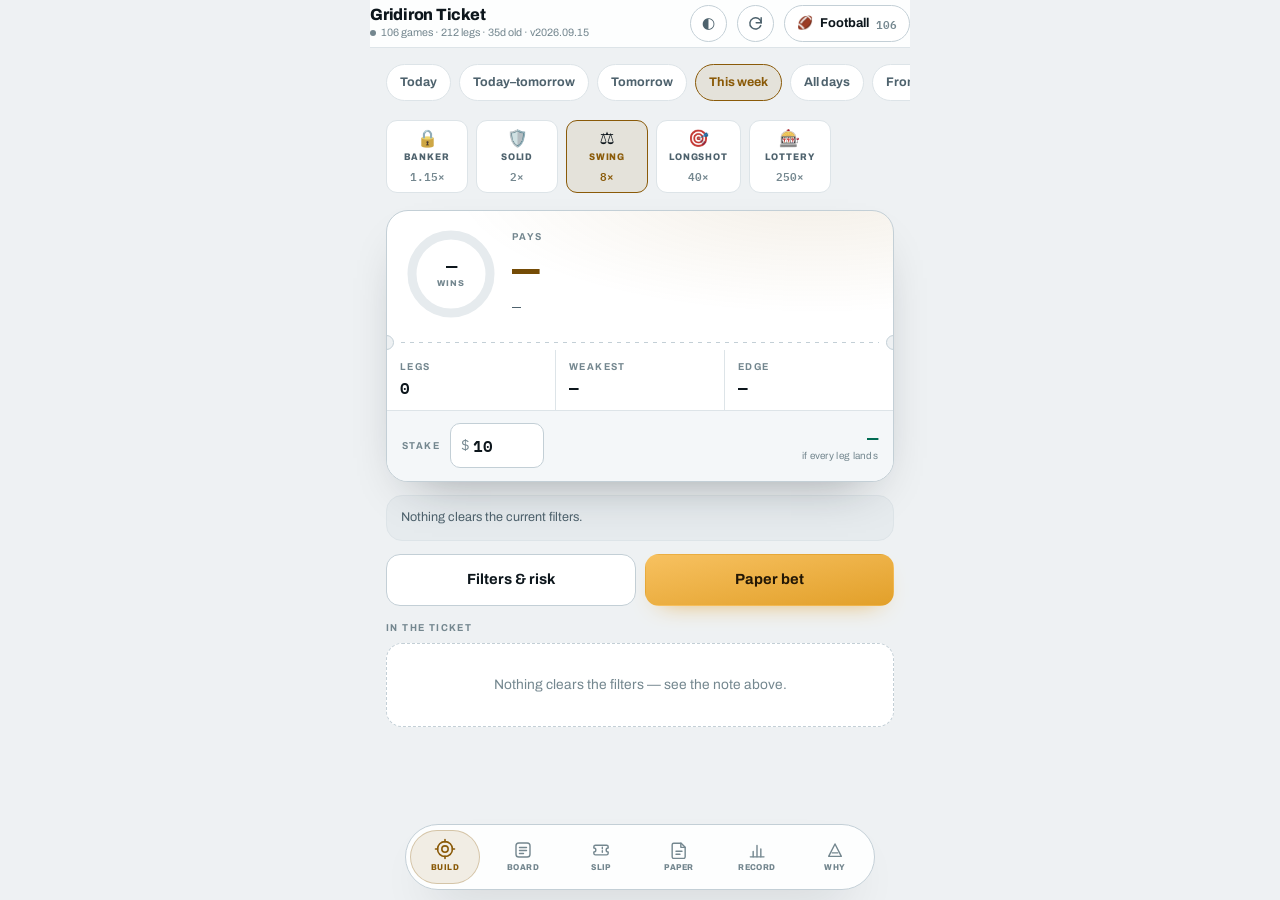
==== docs/index.html @ be00bc5e "parlay board: 2026-10-31" ====
<!doctype html>
<html lang="en">
<head>
<meta charset="utf-8">
<meta name="viewport" content="width=device-width, initial-scale=1, viewport-fit=cover">
<title>Gridiron Ticket</title>
<meta name="description" content="Build a Kalshi parlay to a payout you choose, on the board the bot priced this morning.">
<meta name="theme-color" content="#080C10">
<meta name="mobile-web-app-capable" content="yes">
<meta name="apple-mobile-web-app-capable" content="yes">
<meta name="apple-mobile-web-app-status-bar-style" content="black-translucent">
<link rel="manifest" href="manifest.webmanifest">
<link rel="apple-touch-icon" href="icon-192.png">
<style>
/* Fonts, embedded so the app renders instantly and works with no signal.
   The APK ships one HTML file; a webfont request would leave it unstyled on a
   cold start and blank on a plane, so the latin subsets live here as data URIs
   and parlay.py inlines this file at render time.

   Archivo (variable, wdth 62-125 / wght 400-800) - Omnibus-Type, SIL OFL 1.1
   IBM Plex Mono 400/600 - IBM, SIL OFL 1.1
   Latin subsets pulled from fonts.gstatic.com; regenerate by refetching the
   same css2 query and re-encoding. */

@font-face{font-family:Archivo;font-style:normal;font-weight:400 800;font-stretch:62% 125%;font-display:swap;src:url([data-uri]) format('woff2')}
@font-face{font-family:'IBM Plex Mono';font-style:normal;font-weight:400;font-display:swap;src:url([data-uri]) format('woff2')}
@font-face{font-family:'IBM Plex Mono';font-style:normal;font-weight:600;font-display:swap;src:url([data-uri]) format('woff2')}


/* ============================================================================
   Tokens. Dark is the design, not a variant of a light design: this is a thing
   you open on a phone at a kickoff, and the numbers have to be the brightest
   objects on the screen. The light set below is a straight token swap for
   daylight, and both are reachable explicitly through [data-theme].

   The three chart colours are not taste. Marks on the dark surface have to sit
   in OKLCH L 0.48-0.67 to read as the same weight, and the positive/negative
   pair has to stay apart under colour-blind simulation - these three were
   picked by running the validator, not by eye (deutan dE 8.6, normal 19.2).
   Every value they carry is also printed and arrow-marked, so nothing here is
   held by colour alone.
   ========================================================================== */
:root{
  color-scheme:dark;
  --bg:#080C10; --surface:#111920; --raise:#18232C; --sunk:#0B1217; --glass:rgba(17,25,32,.86);
  --line:#1E2B34; --line-2:#2B3C47;
  --ink:#EAF2F6; --ink-2:#9BB0BB; --ink-3:#6A828E;
  --gold:#F3B44A; --gold-2:#FFD08A; --gold-ink:#0E1419; --gold-dim:rgba(243,180,74,.13);
  --pos:#03A17D; --pos-ink:#3FD9B4; --neg:#DB4C3F; --neg-ink:#FF8478;
  --warn:#C0821F; --warn-ink:#F0B75C; --warn-bg:rgba(192,130,31,.14);
  --ring:rgba(243,180,74,.35);
  --btn:#FFD08A; --btn-2:#F3B44A; --btn-ink:#0E1419;
  --shadow:0 1px 0 rgba(255,255,255,.03) inset, 0 18px 40px -28px rgba(0,0,0,.95);
  --shadow-2:0 24px 60px -30px rgba(0,0,0,1);
  --r:16px; --r-sm:11px; --r-lg:22px; --nav:64px;
}
@media (prefers-color-scheme: light){ :root:not([data-theme="dark"]){
  color-scheme:light;
  --bg:#EEF1F3; --surface:#FFFFFF; --raise:#F4F7F9; --sunk:#E6EBEE; --glass:rgba(255,255,255,.88);
  --line:#DDE4E8; --line-2:#C3CFD6;
  --ink:#0D161C; --ink-2:#4E626D; --ink-3:#74878F;
  --gold:#8A5A08; --gold-2:#6E4705; --gold-ink:#FFFFFF; --gold-dim:rgba(138,90,8,.10);
  --pos:#00896A; --pos-ink:#006B53; --neg:#CB3E32; --neg-ink:#A82F27;
  --warn:#B0730F; --warn-ink:#8A5A08; --warn-bg:rgba(176,115,15,.12);
  --ring:rgba(138,90,8,.28);
  --btn:#F7C160; --btn-2:#E2A02A; --btn-ink:#231705;
  --shadow:0 1px 2px rgba(13,22,28,.07), 0 14px 34px -26px rgba(13,22,28,.5);
  --shadow-2:0 22px 50px -28px rgba(13,22,28,.45);
}}
:root[data-theme="light"]{
  color-scheme:light;
  --bg:#EEF1F3; --surface:#FFFFFF; --raise:#F4F7F9; --sunk:#E6EBEE; --glass:rgba(255,255,255,.88);
  --line:#DDE4E8; --line-2:#C3CFD6;
  --ink:#0D161C; --ink-2:#4E626D; --ink-3:#74878F;
  --gold:#8A5A08; --gold-2:#6E4705; --gold-ink:#FFFFFF; --gold-dim:rgba(138,90,8,.10);
  --pos:#00896A; --pos-ink:#006B53; --neg:#CB3E32; --neg-ink:#A82F27;
  --warn:#B0730F; --warn-ink:#8A5A08; --warn-bg:rgba(176,115,15,.12);
  --ring:rgba(138,90,8,.28);
  --btn:#F7C160; --btn-2:#E2A02A; --btn-ink:#231705;
  --shadow:0 1px 2px rgba(13,22,28,.07), 0 14px 34px -26px rgba(13,22,28,.5);
  --shadow-2:0 22px 50px -28px rgba(13,22,28,.45);
}

*{box-sizing:border-box}
/* .tab, .sheet and .row set display:flex, which beats the UA stylesheet's
   [hidden] rule - without this every tab and both sheets render stacked. */
[hidden]{display:none !important}
html{-webkit-text-size-adjust:100%}
body{margin:0; background:var(--bg); color:var(--ink); font-size:15px; line-height:1.45;
  font-family:Archivo,"Segoe UI Variable",system-ui,-apple-system,"Helvetica Neue",sans-serif;
  font-variation-settings:"wdth" 100; overscroll-behavior-y:none;
  -webkit-font-smoothing:antialiased; text-rendering:optimizeLegibility}
h1,h2,h3{margin:0; font-weight:800; letter-spacing:-.015em; text-wrap:balance}
p{margin:0}
button{font:inherit; color:inherit; cursor:pointer; -webkit-tap-highlight-color:transparent;
  font-variation-settings:"wdth" 100}
input,textarea{font-family:inherit}
:focus-visible{outline:2px solid var(--gold); outline-offset:2px; border-radius:8px}
::selection{background:var(--gold); color:var(--gold-ink)}

.mono{font-family:"IBM Plex Mono",ui-monospace,"Roboto Mono",Menlo,monospace;
  font-variant-numeric:tabular-nums; letter-spacing:-.01em}
.num{font-family:"IBM Plex Mono",ui-monospace,"Roboto Mono",Menlo,monospace;
  font-variant-numeric:tabular-nums; font-weight:600; letter-spacing:-.03em}
.lbl{font-size:.625rem; text-transform:uppercase; letter-spacing:.14em; font-weight:700;
  color:var(--ink-3); font-variation-settings:"wdth" 92}

/* ---------- shell ---------- */
.app{max-width:540px; margin:0 auto; min-height:100dvh; display:flex; flex-direction:column}
.bar{position:sticky; top:0; z-index:30; display:flex; align-items:center; gap:9px;
  padding:calc(10px + env(safe-area-inset-top)) 16px 10px;
  background:var(--glass); backdrop-filter:blur(14px) saturate(140%);
  -webkit-backdrop-filter:blur(14px) saturate(140%); border-bottom:1px solid var(--line)}
.brand{min-width:0; display:flex; flex-direction:column; gap:1px}
.brand h1{font-size:1.02rem; line-height:1.1; font-variation-settings:"wdth" 96}
.brand .fresh{font-size:.67rem; color:var(--ink-3); white-space:nowrap; overflow:hidden;
  text-overflow:ellipsis; max-width:52vw; display:flex; align-items:center; gap:5px}
.pulse{width:6px; height:6px; border-radius:99px; background:var(--ink-3); flex:0 0 auto}
.pulse.live{background:var(--pos-ink); box-shadow:0 0 0 0 var(--pos-ink); animation:pulse 2.4s ease-out infinite}
@keyframes pulse{0%{box-shadow:0 0 0 0 rgba(63,217,180,.5)} 70%{box-shadow:0 0 0 6px rgba(63,217,180,0)} 100%{box-shadow:0 0 0 0 rgba(63,217,180,0)}}
.iconbtn{margin-left:auto; flex:0 0 auto; width:37px; height:37px; border-radius:99px;
  border:1px solid var(--line-2); background:var(--surface); color:var(--ink-2);
  display:grid; place-items:center; font-size:.95rem; transition:transform .16s, color .16s}
.iconbtn+.iconbtn{margin-left:0}
.iconbtn:active{transform:scale(.93)}
.iconbtn[data-busy="1"]{color:var(--gold)}
.iconbtn[data-busy="1"] svg{animation:spin .9s linear infinite}
@keyframes spin{to{transform:rotate(360deg)}}
.scopebtn{display:flex; align-items:center; gap:7px; white-space:nowrap; min-height:37px;
  background:var(--surface); border:1px solid var(--line-2); border-radius:99px;
  padding:6px 12px; font-size:.8rem; font-weight:700; transition:transform .16s}
.scopebtn:active{transform:scale(.96)}
.scopebtn .n{font-family:"IBM Plex Mono",monospace; font-size:.68rem; color:var(--ink-3)}
main{flex:1; padding:14px 16px calc(var(--nav) + 34px + env(safe-area-inset-bottom))}
.tab{display:flex; flex-direction:column; gap:13px; animation:rise .26s cubic-bezier(.2,.7,.3,1)}
@keyframes rise{from{opacity:0; transform:translateY(7px)} to{opacity:1; transform:none}}

/* ---------- bottom nav: floating, with a pill that slides to the active tab --- */
.navwrap{position:fixed; left:0; right:0; bottom:0; z-index:40; display:flex; justify-content:center;
  padding:0 12px calc(10px + env(safe-area-inset-bottom)); pointer-events:none}
.tabs{pointer-events:auto; position:relative; width:100%; max-width:470px; display:grid;
  grid-template-columns:repeat(var(--tabs, 6),1fr); background:var(--glass); border:1px solid var(--line-2);
  border-radius:99px; box-shadow:var(--shadow-2); backdrop-filter:blur(16px) saturate(150%);
  -webkit-backdrop-filter:blur(16px) saturate(150%); overflow:hidden}
.tabs .glide{position:absolute; top:5px; bottom:5px; padding:0 4px; z-index:0;
  width:calc(100% / var(--tabs, 6));
  transition:transform .3s cubic-bezier(.2,.8,.25,1)}
.tabs .glide i{display:block; height:100%; border-radius:99px; background:var(--gold-dim);
  border:1px solid var(--ring)}
.tabs button{position:relative; z-index:1; display:flex; flex-direction:column; align-items:center;
  justify-content:center; gap:2px; border:0; background:none; height:var(--nav); color:var(--ink-3);
  transition:color .2s}
.tabs button .ic{display:grid; place-items:center; height:21px;
  transition:transform .24s cubic-bezier(.2,.8,.25,1)}
.tabs button .tx{font-size:.53rem; font-weight:800; letter-spacing:.05em; text-transform:uppercase;
  font-variation-settings:"wdth" 90}
.tabs button[aria-selected="true"]{color:var(--gold)}
.tabs button[aria-selected="true"] .ic{transform:translateY(-1px) scale(1.12)}
.tabs .dot{position:absolute; top:11px; right:calc(50% - 19px); min-width:16px; height:16px;
  border-radius:99px; background:var(--btn-2); color:var(--btn-ink); font-size:.58rem;
  font-weight:800; display:grid; place-items:center; padding:0 4px;
  font-family:"IBM Plex Mono",monospace}

/* ---------- cards ---------- */
.card{background:var(--surface); border:1px solid var(--line); border-radius:var(--r);
  box-shadow:var(--shadow)}
.pad{padding:15px}
.cardhead{padding:14px 15px 8px}
.cardhead .sub{font-size:.76rem; color:var(--ink-2); line-height:1.5; margin-top:5px}

/* ---------- risk dial: a scroll rail of chips, the live one lit ---------- */
.rail{display:flex; gap:8px; overflow-x:auto; scrollbar-width:none;
  margin:0 -16px; padding:2px 16px 4px; scroll-snap-type:x proximity}
.rail::-webkit-scrollbar{display:none}
.dial button{scroll-snap-align:center; flex:0 0 auto; min-width:82px; background:var(--surface);
  border:1px solid var(--line); border-radius:var(--r-sm); padding:9px 12px 8px;
  display:flex; flex-direction:column; align-items:center; gap:3px;
  transition:transform .16s, border-color .2s, background .2s}
.dial button:active{transform:scale(.95)}
.dial .e{font-size:1.05rem; line-height:1.1; filter:grayscale(.35); transition:filter .2s}
.dial .l{font-size:.6rem; text-transform:uppercase; letter-spacing:.09em; font-weight:800;
  color:var(--ink-2); font-variation-settings:"wdth" 90}
.dial .t{font-family:"IBM Plex Mono",monospace; font-size:.66rem; font-weight:600; color:var(--ink-3)}
.dial button[aria-pressed="true"]{background:var(--gold-dim); border-color:var(--gold)}
.dial button[aria-pressed="true"] .e{filter:none}
.dial button[aria-pressed="true"] .l{color:var(--gold)}
.dial button[aria-pressed="true"] .t{color:var(--gold)}
.custom{font-size:.7rem; color:var(--ink-3); text-align:center}

/* ---------- the ticket stub ----------
   One object, torn across the middle: the deal above the perforation, the
   particulars below it. The ring is context for the number inside it, never a
   substitute - a 250x ticket really does draw an almost empty ring. */
.stub{position:relative; background:
    radial-gradient(120% 80% at 85% -10%, var(--gold-dim), transparent 60%), var(--surface);
  border:1px solid var(--line-2); border-radius:var(--r-lg); box-shadow:var(--shadow-2);
  overflow:hidden}
.stub .top{display:flex; align-items:center; gap:15px; padding:17px 18px 15px}
.ring{position:relative; flex:0 0 auto; width:92px; height:92px}
.ring svg{width:92px; height:92px; transform:rotate(-90deg); display:block}
.ring .bg{fill:none; stroke:var(--sunk); stroke-width:9}
.ring .fg{fill:none; stroke:url(#ringgrad); stroke-width:9; stroke-linecap:round;
  transition:stroke-dashoffset .5s cubic-bezier(.2,.8,.25,1)}
.ring .mid{position:absolute; inset:0; display:flex; flex-direction:column;
  align-items:center; justify-content:center; gap:0}
.ring .mid .v{font-family:"IBM Plex Mono",monospace; font-variant-numeric:tabular-nums;
  font-size:1.16rem; font-weight:600; letter-spacing:-.04em; line-height:1}
.ring .mid .k{font-size:.53rem; text-transform:uppercase; letter-spacing:.11em;
  font-weight:800; color:var(--ink-3); margin-top:3px}
.stub .pay{min-width:0; flex:1; display:flex; flex-direction:column; gap:1px}
.stub .pay .v{font-family:"IBM Plex Mono",monospace; font-variant-numeric:tabular-nums;
  font-size:2.9rem; font-weight:600; line-height:.94; letter-spacing:-.055em;
  background:linear-gradient(168deg, var(--gold-2), var(--gold));
  -webkit-background-clip:text; background-clip:text; color:transparent}
.stub .pay .m{font-family:"IBM Plex Mono",monospace; font-variant-numeric:tabular-nums;
  font-size:.92rem; font-weight:600; color:var(--ink-2); margin-top:5px}
.stub .pay .m b{color:var(--ink)}
.perf{position:relative; height:15px}
.perf::before{content:""; position:absolute; left:14px; right:14px; top:7px; height:1px;
  background:repeating-linear-gradient(90deg,var(--line-2) 0 4px,transparent 4px 9px)}
.perf i{position:absolute; top:0; width:15px; height:15px; border-radius:99px;
  background:var(--bg); border:1px solid var(--line-2)}
.perf i.l{left:-8px} .perf i.r{right:-8px}
.facts{display:grid; grid-template-columns:repeat(3,1fr); gap:1px; background:var(--line)}
.facts>div{padding:10px 13px 11px; background:var(--surface)}
.facts .v{font-family:"IBM Plex Mono",monospace; font-variant-numeric:tabular-nums;
  font-size:1rem; font-weight:600; margin-top:2px}
.stakerow{display:flex; align-items:center; gap:10px; padding:12px 15px 13px;
  border-top:1px solid var(--line); background:var(--raise); flex-wrap:wrap}
.stakerow .field{display:flex; align-items:center; gap:2px; background:var(--surface);
  border:1px solid var(--line-2); border-radius:10px; padding:0 10px; min-height:40px}
.stakerow .field span{color:var(--ink-3); font-family:"IBM Plex Mono",monospace; font-size:.9rem}
.stakerow input{width:62px; padding:8px 2px; border:0; background:none; color:var(--ink);
  font-family:"IBM Plex Mono",monospace; font-size:1rem; font-weight:600; outline:none}
.stakerow .out{margin-left:auto; text-align:right}
.stakerow .out .v{font-family:"IBM Plex Mono",monospace; font-variant-numeric:tabular-nums;
  font-size:1.18rem; font-weight:600; color:var(--pos-ink); line-height:1.1}
.stakerow .out .k{font-size:.62rem; color:var(--ink-3); letter-spacing:.03em}

.note{font-size:.79rem; color:var(--ink-2); line-height:1.55; padding:12px 14px;
  background:var(--sunk); border:1px solid var(--line); border-radius:var(--r); }
.note b{color:var(--ink); font-weight:700}
.note .chip{margin-top:10px}

/* ---------- leg rows ----------
   Confidence is a length, not a hue. The meter under the name is the price, so
   a 55c coin flip reads as a short bar rather than a red warning - which is the
   whole argument of this app: a cheap leg is not a bad leg, it is a cheap one. */
.legs{display:flex; flex-direction:column; background:var(--surface);
  border:1px solid var(--line); border-radius:var(--r); overflow:hidden; box-shadow:var(--shadow)}
.legwrap{display:flex; align-items:stretch; border-bottom:1px solid var(--line);
  transition:background .2s}
.legwrap:last-child{border-bottom:0}
.legwrap.pinned{background:var(--gold-dim)}
.legwrap.banned{opacity:.42}
.legwrap.banned .nm{text-decoration:line-through}
.leg{flex:1; min-width:0; display:grid; grid-template-columns:1fr auto; align-items:center;
  gap:2px 12px; padding:11px 2px 11px 14px; border:0; background:none; text-align:left;
  min-height:62px; transition:background .15s}
.leg:active{background:var(--raise)}
.leg .who{min-width:0; display:flex; flex-direction:column; gap:3px}
.leg .nm{font-weight:700; font-size:.95rem; line-height:1.2; overflow:hidden;
  text-overflow:ellipsis; white-space:nowrap}
.leg .mt{font-size:.685rem; color:var(--ink-3); line-height:1.3; overflow:hidden;
  text-overflow:ellipsis; white-space:nowrap}
.leg .meter{height:3px; border-radius:99px; background:var(--sunk); margin-top:3px;
  max-width:180px; overflow:hidden}
.leg .meter i{display:block; height:3px; border-radius:99px;
  background:linear-gradient(90deg, var(--ring), var(--gold)); transition:width .3s}
.leg .pc{display:flex; flex-direction:column; align-items:flex-end; flex:0 0 auto; gap:2px}
.leg .pc .p{font-family:"IBM Plex Mono",monospace; font-variant-numeric:tabular-nums;
  font-size:1.05rem; font-weight:600; line-height:1.1; letter-spacing:-.03em}
.leg .pc .a{font-family:"IBM Plex Mono",monospace; font-size:.62rem; color:var(--ink-3);
  white-space:nowrap}
.tierchip{display:inline-flex; align-items:center; padding:1px 6px; border-radius:5px;
  font-size:.575rem; font-weight:800; letter-spacing:.07em; text-transform:uppercase;
  background:var(--sunk); color:var(--ink-2); border:1px solid var(--line-2);
  font-variation-settings:"wdth" 90}
.tierchip.t5{background:var(--gold-dim); color:var(--gold); border-color:var(--ring)}
.tierchip.t4{background:var(--gold-dim); color:var(--gold)}
.act{border:0; background:none; font-size:1rem; color:var(--ink-3); width:46px; flex:0 0 46px;
  display:grid; place-items:center; transition:transform .16s, color .16s}
.act:active{transform:scale(.88); color:var(--gold)}
.actpair{display:flex; flex-direction:column; justify-content:center; gap:4px; padding:8px 8px 8px 0; flex:0 0 auto}
.actpair button{min-height:36px; min-width:78px; padding:6px 10px; border:1px solid var(--line-2);
  border-radius:10px; background:var(--raise); color:var(--ink-2); font-size:.68rem; font-weight:800;
  letter-spacing:.04em; text-transform:uppercase}
.actpair button:active{transform:scale(.96)}
.actpair .rm{color:var(--neg-ink); border-color:rgba(219,76,63,.35)}
.when{display:inline-flex; align-items:center; margin-right:6px; padding:1px 6px; border-radius:5px;
  font-size:.575rem; font-weight:800; letter-spacing:.06em; text-transform:uppercase;
  background:var(--sunk); color:var(--ink-2); border:1px solid var(--line-2);
  font-variation-settings:"wdth" 90; vertical-align:1px}
.when.today{background:rgba(3,161,125,.16); color:var(--pos-ink); border-color:transparent}
.dates button{scroll-snap-align:center; flex:0 0 auto; min-height:37px; padding:7px 13px;
  border:1px solid var(--line); border-radius:99px; background:var(--surface);
  font-size:.78rem; font-weight:700; color:var(--ink-2)}
.dates button[aria-pressed="true"]{background:var(--gold-dim); border-color:var(--gold); color:var(--gold)}
.edited{font-size:.72rem; color:var(--ink-3); padding:0 2px 2px}
.flagline{grid-column:1/-1; font-size:.695rem; color:var(--warn-ink); font-weight:600;
  margin-top:4px; display:-webkit-box; -webkit-line-clamp:2; -webkit-box-orient:vertical;
  overflow:hidden; line-height:1.4}
.flagline.plain{color:var(--ink-3); font-weight:500}
.flagline b{color:var(--ink-2); font-weight:700}
.datecols{display:grid; grid-template-columns:1fr 1fr; gap:12px}
.datecols .col{display:flex; flex-direction:column; gap:6px; min-width:0}
.datecols button{text-align:left; min-height:40px; padding:8px 10px; border:1px solid var(--line);
  border-radius:10px; background:var(--raise); color:var(--ink-2); font-size:.78rem; font-weight:700}
.datecols button[aria-pressed="true"]{background:var(--gold-dim); border-color:var(--gold); color:var(--gold)}
.draw{display:inline-block; margin-left:6px; padding:1px 5px; border-radius:5px;
  background:var(--warn-bg); color:var(--warn-ink); font-size:.55rem; font-weight:800;
  letter-spacing:.06em; vertical-align:2px; font-variation-settings:"wdth" 90}
.empty{padding:30px 18px; text-align:center; color:var(--ink-3); font-size:.86rem;
  background:var(--surface); border:1px dashed var(--line-2); border-radius:var(--r);
  line-height:1.6}

/* ---------- buttons ---------- */
.btn{display:flex; align-items:center; justify-content:center; gap:8px; width:100%;
  min-height:52px; border-radius:14px; border:1px solid var(--line-2); background:var(--surface);
  font-size:.92rem; font-weight:700; color:var(--ink); text-decoration:none;
  transition:transform .15s, filter .15s}
.btn:active{transform:scale(.985); filter:brightness(1.08)}
.btn.primary{background:linear-gradient(170deg, var(--btn), var(--btn-2));
  border-color:transparent; color:var(--btn-ink); box-shadow:0 10px 26px -16px var(--btn-2)}
.btn.ghost{background:none; border-style:dashed; color:var(--ink-3); min-height:46px; font-weight:600}
.chip{display:inline-flex; align-items:center; gap:6px; border:1px solid var(--line-2);
  background:var(--raise); border-radius:99px; padding:8px 13px; font-size:.78rem;
  font-weight:700; color:var(--ink-2); min-height:37px; transition:transform .15s}
.chip:active{transform:scale(.95)}
.chip[aria-pressed="true"]{background:var(--btn-2); border-color:var(--btn-2); color:var(--btn-ink)}

/* ---------- board ---------- */
.search{width:100%; min-height:46px; padding:12px 14px; border:1px solid var(--line-2);
  border-radius:13px; background:var(--surface); color:var(--ink); font:inherit; font-size:.92rem;
  outline:none; transition:border-color .2s}
.search:focus{border-color:var(--gold)}
.sorts{display:flex; gap:7px; overflow-x:auto; scrollbar-width:none; margin:0 -16px;
  padding:1px 16px 3px}
.sorts::-webkit-scrollbar{display:none}
.sorts .chip{flex:0 0 auto}

/* ---------- slip ---------- */
.slipline{display:flex; gap:12px; padding:12px 14px; border-bottom:1px solid var(--line);
  align-items:flex-start}
.slipline:last-child{border-bottom:0}
.slipline .n{font-family:"IBM Plex Mono",monospace; font-size:.74rem; color:var(--ink-3);
  min-width:18px; padding-top:3px}
.slipline .b{min-width:0; flex:1; display:flex; flex-direction:column; gap:3px}
.slipline .nm2{line-height:1.3; font-size:.9rem}
.slipline .nm2 .vs{color:var(--ink-3); font-weight:400}
.slipline .t{display:block; font-family:"IBM Plex Mono",monospace; font-size:.645rem;
  color:var(--ink-3); word-break:break-all; line-height:1.4}
.slipline .pr{font-family:"IBM Plex Mono",monospace; font-weight:600; white-space:nowrap;
  font-size:.9rem}
.tickbox{width:100%; min-height:104px; padding:12px; border:1px solid var(--line);
  border-radius:var(--r); background:var(--sunk); color:var(--ink-2);
  font-family:"IBM Plex Mono",monospace; font-size:.7rem; line-height:1.6; resize:vertical}
.toast{position:fixed; left:50%; bottom:calc(var(--nav) + 30px); z-index:60; background:var(--ink);
  color:var(--bg); padding:11px 19px; border-radius:99px; font-size:.83rem; font-weight:700;
  box-shadow:var(--shadow-2); animation:pop .22s cubic-bezier(.2,.9,.3,1.3)}
@keyframes pop{from{opacity:0; transform:translate(-50%,10px) scale(.94)}
               to{opacity:1; transform:translate(-50%,0) scale(1)}}

/* ---------- sheets ---------- */
.scrim{position:fixed; inset:0; z-index:50; background:rgba(4,8,11,.62);
  backdrop-filter:blur(3px); -webkit-backdrop-filter:blur(3px); animation:fade .2s ease}
@keyframes fade{from{opacity:0} to{opacity:1}}
.sheet{position:fixed; left:0; right:0; bottom:0; z-index:51; max-width:540px; margin:0 auto;
  background:var(--surface); border:1px solid var(--line-2); border-bottom:0;
  border-radius:26px 26px 0 0; box-shadow:var(--shadow-2); max-height:88dvh;
  display:flex; flex-direction:column; animation:slide .3s cubic-bezier(.2,.85,.25,1)}
@keyframes slide{from{transform:translateY(100%)} to{transform:none}}
.sheet .grab{width:40px; height:4px; border-radius:99px; background:var(--line-2); margin:10px auto 3px}
.sheet .sh{display:flex; align-items:center; gap:10px; padding:8px 17px 13px;
  border-bottom:1px solid var(--line)}
.sheet .sh h2{font-size:1.02rem; min-width:0; overflow:hidden; text-overflow:ellipsis; white-space:nowrap}
.sheet .sh .x{margin-left:auto; flex:0 0 auto; border:0; background:var(--raise); border-radius:99px;
  width:34px; height:34px; font-size:.95rem; color:var(--ink-2)}
.sheet .body{overflow-y:auto; -webkit-overflow-scrolling:touch;
  padding:15px 17px calc(20px + env(safe-area-inset-bottom));
  display:flex; flex-direction:column; gap:17px}
.grp{display:flex; flex-direction:column; gap:11px}
.grp>.lbl{padding-bottom:3px; border-bottom:1px solid var(--line)}
.ctl{display:flex; flex-direction:column; gap:7px}
.ctl .row{display:flex; justify-content:space-between; align-items:baseline; gap:8px}
.ctl .row .k{font-size:.85rem; font-weight:700}
.ctl .row .v{font-family:"IBM Plex Mono",monospace; font-variant-numeric:tabular-nums;
  font-size:1.02rem; font-weight:600; color:var(--gold)}
.ctl .hint{font-size:.72rem; color:var(--ink-3); line-height:1.5}
input[type=range]{width:100%; accent-color:var(--gold); height:32px; background:none}
.chips{display:flex; flex-wrap:wrap; gap:7px}
.sw{display:flex; align-items:flex-start; gap:12px; padding:9px 0; font-size:.87rem; font-weight:600}
.sw input{width:21px; height:21px; accent-color:var(--gold); flex:0 0 auto; margin:1px 0 0}
.sw .sub{display:block; font-size:.715rem; color:var(--ink-3); font-weight:400; margin-top:3px;
  line-height:1.5}
.scopelist{display:flex; flex-direction:column; gap:8px}
.scopelist button{display:flex; align-items:center; gap:12px; width:100%; min-height:56px;
  padding:11px 14px; border:1px solid var(--line); border-radius:13px; background:var(--raise);
  text-align:left; transition:transform .15s}
.scopelist button:active{transform:scale(.98)}
.scopelist .e{font-size:1.22rem}
.scopelist .nm{font-weight:700; font-size:.92rem}
.scopelist .ct{margin-left:auto; font-family:"IBM Plex Mono",monospace; font-size:.72rem;
  color:var(--ink-3)}
.scopelist button[aria-pressed="true"]{background:var(--gold-dim); border-color:var(--gold)}
.scopelist button[aria-pressed="true"] .nm{color:var(--gold)}
.kv{width:100%; border-collapse:collapse}
.kv td{padding:10px 14px; border-bottom:1px solid var(--line); font-size:.82rem; color:var(--ink-2)}
.kv tr:last-child td{border-bottom:0}
.kv td.n{text-align:right; font-family:"IBM Plex Mono",monospace; font-variant-numeric:tabular-nums;
  font-weight:600; color:var(--ink)}

/* ---------- charts ----------
   Thin marks on a recessive track, rounded data-ends anchored to the baseline,
   a value printed on every row, and a 2px surface gap where a fill meets the
   zero line. Nothing here is carried by colour: the diverging rows also encode
   sign as position across the line, an arrow, and a signed number. */
.bar{display:flex; align-items:center; gap:10px; padding:5px 0}
.bar .k{flex:0 0 74px; font-size:.735rem; color:var(--ink-2); line-height:1.25}
.bar .track{flex:1; height:9px; background:var(--sunk); border-radius:99px; min-width:40px;
  overflow:hidden}
.bar .fill{display:block; height:9px; border-radius:99px; background:var(--line-2);
  transition:width .4s cubic-bezier(.2,.8,.25,1)}
.bar.best .fill{background:var(--pos)}
.bar .v{flex:0 0 56px; text-align:right; font-family:"IBM Plex Mono",monospace;
  font-variant-numeric:tabular-nums; font-size:.755rem; font-weight:600; color:var(--ink-2)}
.bar.best .v{color:var(--ink)}
.bar.elo .k{flex:0 0 112px; color:var(--ink)}
.bar.elo .fill{background:linear-gradient(90deg, var(--ring), var(--gold))}

.dv{display:flex; align-items:center; gap:9px; padding:5px 0}
.dv .k{flex:0 0 88px; font-size:.71rem; color:var(--ink-2); line-height:1.3}
.dv .mid{flex:1; display:flex; position:relative; min-width:70px}
.dv .zero{position:absolute; left:50%; top:-3px; bottom:-3px; width:1px; background:var(--line-2)}
.dv .half{flex:1; display:flex; align-items:center; min-width:0}
.dv .half.l{justify-content:flex-end; padding-right:2px}
.dv .half.r{padding-left:2px}
.dv .seg{height:9px; border-radius:99px; min-width:3px}
.dv .seg.up{background:var(--pos)}
.dv .seg.down{background:var(--neg)}
.dv .v{flex:0 0 82px; text-align:right; font-family:"IBM Plex Mono",monospace;
  font-variant-numeric:tabular-nums; font-size:.755rem; font-weight:600; white-space:nowrap}
.dv .v small{display:block; font-size:.9em; font-weight:400; color:var(--ink-3)}
.dv .v.up{color:var(--pos-ink)} .dv .v.down{color:var(--neg-ink)}

.grid2{display:grid; grid-template-columns:1fr 1fr; gap:10px}
.tile{background:var(--surface); border:1px solid var(--line); border-radius:var(--r);
  padding:13px 14px; box-shadow:var(--shadow)}
.tile .v{font-family:"IBM Plex Mono",monospace; font-variant-numeric:tabular-nums;
  font-size:1.5rem; font-weight:600; line-height:1.1; margin-top:4px; letter-spacing:-.03em}
.tile .sub{font-size:.695rem; color:var(--ink-3); margin-top:4px; line-height:1.45}
.verdict{border-left:3px solid var(--warn)}
.verdict.good{border-left-color:var(--pos)}
.rows{width:100%; border-collapse:collapse; font-size:.79rem}
.rows th{text-align:left; font-size:.6rem; text-transform:uppercase; letter-spacing:.1em;
  color:var(--ink-3); font-weight:700; padding:8px 9px; border-bottom:1px solid var(--line);
  font-variation-settings:"wdth" 90}
.rows td{padding:8px 9px; border-bottom:1px solid var(--line); color:var(--ink-2)}
.rows tr:last-child td{border-bottom:0}
.rows td:first-child{color:var(--ink)}
.rows td.n{text-align:right; font-family:"IBM Plex Mono",monospace; font-variant-numeric:tabular-nums}
.rows td.n.up{color:var(--pos-ink)} .rows td.n.down{color:var(--neg-ink)}
.scroll{overflow-x:auto; -webkit-overflow-scrolling:touch}

/* ---------- paper book ----------
   A ticket here is a receipt: what it cost, what it is worth now, what it paid.
   Open ones show a mark, settled ones show the money, and the two never use the
   same number - an open ticket has no result, only a price. */
.vs{display:grid; grid-template-columns:1fr 1fr; gap:10px}
.vs .side{background:var(--surface); border:1px solid var(--line); border-radius:var(--r);
  padding:13px 14px; box-shadow:var(--shadow)}
.vs .side.lead{border-color:var(--pos)}
.vs .who2{display:flex; align-items:center; gap:7px}
.vs .who2 .nm3{font-weight:800; font-size:.84rem}
.vs .rec{font-family:"IBM Plex Mono",monospace; font-variant-numeric:tabular-nums;
  font-size:1.4rem; font-weight:600; margin-top:5px; letter-spacing:-.03em}
.vs .pl{font-family:"IBM Plex Mono",monospace; font-size:.8rem; font-weight:600; margin-top:3px}
.vs .pl.up{color:var(--pos-ink)} .vs .pl.down{color:var(--neg-ink)}
.vs .sub2{font-size:.68rem; color:var(--ink-3); margin-top:4px; line-height:1.4}

.tix{display:flex; flex-direction:column; gap:9px}
.tix .t{background:var(--surface); border:1px solid var(--line); border-radius:var(--r);
  overflow:hidden; box-shadow:var(--shadow)}
.tix .t.won{border-left:3px solid var(--pos)}
.tix .t.lost{border-left:3px solid var(--neg)}
.tix .t.void,.tix .t.cashed{border-left:3px solid var(--line-2)}
.tix .th{display:flex; align-items:center; gap:9px; padding:11px 13px 9px; width:100%;
  border:0; background:none; text-align:left}
.tix .th .e2{font-size:1rem}
.tix .th .nm3{font-weight:700; font-size:.89rem; min-width:0; overflow:hidden;
  text-overflow:ellipsis; white-space:nowrap}
.tix .th .st{margin-left:auto; flex:0 0 auto; font-family:"IBM Plex Mono",monospace;
  font-size:.78rem; font-weight:600; text-align:right}
.tix .th .st small{display:block; font-size:.62rem; font-weight:400; color:var(--ink-3);
  font-family:Archivo,sans-serif; letter-spacing:.02em}
.tix .st.up{color:var(--pos-ink)} .tix .st.down{color:var(--neg-ink)}
.tix .meta{display:flex; flex-wrap:wrap; gap:4px 12px; padding:0 13px 10px;
  font-size:.68rem; color:var(--ink-3)}
.tix .meta b{color:var(--ink-2); font-weight:600; font-family:"IBM Plex Mono",monospace}
.tix .body2{border-top:1px solid var(--line); background:var(--sunk)}
.tix .lg{display:flex; align-items:center; gap:9px; padding:8px 13px; font-size:.76rem;
  border-bottom:1px solid var(--line)}
.tix .lg:last-child{border-bottom:0}
.tix .lg .r{flex:0 0 16px; text-align:center; font-size:.74rem}
.tix .lg .r.win{color:var(--pos-ink)} .tix .lg .r.loss{color:var(--neg-ink)}
.tix .lg .n4{min-width:0; flex:1; overflow:hidden; text-overflow:ellipsis; white-space:nowrap}
.tix .lg .pr2{font-family:"IBM Plex Mono",monospace; font-variant-numeric:tabular-nums;
  color:var(--ink-3); white-space:nowrap}
.tix .acts{display:flex; gap:8px; padding:10px 13px; border-top:1px solid var(--line)}
.tix .acts .chip{flex:1; justify-content:center}
.seg{display:flex; gap:6px; background:var(--sunk); border:1px solid var(--line);
  border-radius:99px; padding:4px}
.seg button{flex:1; border:0; background:none; border-radius:99px; min-height:34px;
  font-size:.78rem; font-weight:700; color:var(--ink-3)}
.seg button[aria-pressed="true"]{background:var(--surface); color:var(--ink);
  box-shadow:var(--shadow)}

/* ---------- prose ---------- */
.prose{font-size:.815rem; color:var(--ink-2); line-height:1.65}
.prose b{color:var(--ink); font-weight:700}
.prose code{font-family:"IBM Plex Mono",monospace; font-size:.9em; background:var(--sunk);
  padding:1px 5px; border-radius:5px; color:var(--ink)}
.prose p+p{margin-top:11px}
.banner{background:var(--warn-bg); color:var(--warn-ink); border:1px solid currentColor;
  border-radius:var(--r); padding:12px 14px; font-size:.79rem; font-weight:600; line-height:1.5}
.banner span{font-weight:400}
@media (prefers-reduced-motion: reduce){*{transition:none !important; animation:none !important}}
@media (max-width:359px){
  .stub .pay .v{font-size:2.4rem}
  .ring,.ring svg{width:80px; height:80px}
}
</style>
</head>
<body>
<div class="app">
  <header class="bar">
    <div class="brand">
      <h1>Gridiron Ticket</h1>
      <p class="fresh"><span class="pulse" id="pulse"></span><span id="fresh">loading…</span></p>
    </div>
    <button class="iconbtn" id="theme" type="button" aria-label="Switch between the dark and light look">◐</button>
    <button class="iconbtn" id="refresh" type="button" aria-label="Fetch the latest board">
      <svg viewBox="0 0 24 24" width="17" height="17" fill="none" stroke="currentColor"
           stroke-width="2.1" stroke-linecap="round" aria-hidden="true">
        <path d="M20 11a8 8 0 1 0-.6 4"></path><path d="M20 4v7h-7"></path></svg>
    </button>
    <button class="scopebtn" id="scopebtn" type="button" aria-haspopup="dialog"></button>
  </header>

  <main>
    <p class="banner" id="demo" hidden>Example board — this snapshot has no live markets.
      <span>Every number below is illustrative until the next run lands.</span></p>

    <!-- ============ BUILD ============ -->
    <section class="tab" id="tab-build">
      <nav class="rail dates" id="daterail" aria-label="Game date"></nav>
      <nav class="rail dial" id="dial" aria-label="Risk level"></nav>
      <p class="custom" id="custom" hidden>Custom target — tap a level to snap back</p>

      <div class="stub">
        <div class="top">
          <div class="ring">
            <svg viewBox="0 0 92 92" aria-hidden="true">
              <defs><linearGradient id="ringgrad" x1="0" y1="0" x2="1" y2="1">
                <stop offset="0%" stop-color="var(--gold-2)"></stop>
                <stop offset="100%" stop-color="var(--gold)"></stop>
              </linearGradient></defs>
              <circle class="bg" cx="46" cy="46" r="39"></circle>
              <circle class="fg" id="arc" cx="46" cy="46" r="39"
                      stroke-dasharray="245.04" stroke-dashoffset="245.04"></circle>
            </svg>
            <div class="mid"><span class="v" id="win">—</span><span class="k">wins</span></div>
          </div>
          <div class="pay">
            <span class="lbl">Pays</span>
            <span class="v" id="mult">—</span>
            <span class="m" id="oneline">—</span>
          </div>
        </div>
        <div class="perf"><i class="l"></i><i class="r"></i></div>
        <div class="facts">
          <div><div class="lbl">Legs</div><div class="v" id="nlegs">—</div></div>
          <div><div class="lbl">Weakest</div><div class="v" id="weak">—</div></div>
          <div><div class="lbl">Edge</div><div class="v" id="ev">—</div></div>
        </div>
        <div class="stakerow">
          <label class="lbl" for="stake">Stake</label>
          <div class="field"><span>$</span>
            <input id="stake" type="number" min="1" step="1" value="10" inputmode="decimal"></div>
          <div class="out"><div class="v" id="payout">—</div><div class="k">if every leg lands</div></div>
        </div>
      </div>

      <p class="note" id="whatif"></p>
      <div style="display:flex; gap:9px">
        <button class="btn" id="opentune" type="button" style="flex:1">Filters &amp; risk</button>
        <button class="btn primary" id="placebet" type="button" style="flex:1">Paper bet</button>
      </div>

      <div>
        <p class="lbl" style="margin-bottom:8px">In the ticket <span class="mono" id="legcount"></span></p>
        <p class="edited" id="edited" hidden>You edited this slip. Removing a pick no longer restuffs it to the rung.</p>
        <div class="legs" id="legs"></div>
      </div>
    </section>

    <!-- ============ BOARD ============ -->
    <section class="tab" id="tab-board" hidden>
      <input class="search" id="q" type="search" placeholder="Search team, league or ticker" autocomplete="off">
      <div class="sorts" id="sorts">
        <button class="chip" type="button" data-sort="p" aria-pressed="true">Best odds</button>
        <button class="chip" type="button" data-sort="spread" aria-pressed="false">Tightest spread</button>
        <button class="chip" type="button" data-sort="vol" aria-pressed="false">Most traded</button>
        <button class="chip" type="button" data-sort="value" aria-pressed="false">Best value</button>
        <button class="chip" type="button" data-sort="news" aria-pressed="false">Has news</button>
        <button class="chip" type="button" data-sort="pinned" aria-pressed="false">My pins</button>
      </div>
      <p class="lbl" id="boardcount"></p>
      <div class="legs" id="board"></div>
      <p class="prose">Tap any leg to read its research and prices. Pin puts it on <b>this</b> ticket
        without restuffing the rung. Tap again to ban it. Pinned legs also ride into a rebuild.</p>
    </section>

    <!-- ============ SLIP ============ -->
    <section class="tab" id="tab-slip" hidden>
      <p class="prose" id="snapshot"></p>
      <div class="stub">
        <div class="top">
          <div class="ring">
            <svg viewBox="0 0 92 92" aria-hidden="true">
              <circle class="bg" cx="46" cy="46" r="39"></circle>
              <circle class="fg" id="s-arc" cx="46" cy="46" r="39"
                      stroke-dasharray="245.04" stroke-dashoffset="245.04"></circle>
            </svg>
            <div class="mid"><span class="v" id="s-win">—</span><span class="k">wins</span></div>
          </div>
          <div class="pay">
            <span class="lbl">Returns</span>
            <span class="v" id="s-ret">—</span>
            <span class="m" id="s-oneline">—</span>
          </div>
        </div>
        <div class="perf"><i class="l"></i><i class="r"></i></div>
        <div class="facts">
          <div><div class="lbl">Legs</div><div class="v" id="s-legs">—</div></div>
          <div><div class="lbl">Stake</div><div class="v" id="s-stake">—</div></div>
          <div><div class="lbl">1 in</div><div class="v" id="s-one">—</div></div>
        </div>
      </div>
      <div class="card" id="sliplist"></div>
      <div class="row" style="gap:8px;margin-top:12px;flex-wrap:wrap">
        <button class="btn primary" id="copy" type="button">Copy tickers</button>
        <button class="btn" id="openkalshi" type="button">Open combo on Kalshi</button>
      </div>
      <textarea class="tickbox" id="tickers" readonly aria-label="Kalshi tickers"></textarea>
      <p class="prose">Copy tickers or open the combo on Kalshi in one tap. <b>Prices move</b> — the
        numbers here are from the snapshot time in the header, not a live quote.</p>
    </section>

    <!-- ============ RECORD ============ -->
    <section class="tab" id="tab-stats" hidden>
      <p class="prose" id="statsstamp"></p>
      <div class="card pad prose verdict" id="verdict"></div>
      <div id="brierwrap"></div>
      <div id="vsmarket"></div>
      <div class="grid2" id="tiles"></div>
      <div id="gatewrap"></div>
      <div id="signalwrap"></div>
      <div id="leaguewrap"></div>
      <div id="ratingwrap"></div>
    </section>

    <!-- ============ PAPER ============ -->
    <section class="tab" id="tab-paper" hidden>
      <div class="vs" id="scoreline"></div>
      <p class="prose" id="papernote"></p>
      <div class="seg" id="paperseg">
        <button type="button" data-book="you" aria-pressed="true">Mine</button>
        <button type="button" data-book="bot" aria-pressed="false">The bot's</button>
        <button type="button" data-book="learn" aria-pressed="false">What it learned</button>
      </div>
      <div class="tix" id="paperlist"></div>
      <p class="prose" id="paperfoot"></p>
    </section>

    <!-- ============ WHY ============ -->
    <section class="tab" id="tab-why" hidden>
      <div class="card pad prose">
        <p class="lbl" style="margin-bottom:9px">The one rule</p>
        <p>Kalshi prices a combo as the product of its legs, so a fairly priced parlay wins
          <code>1 ÷ payout</code> of the time. A 3-leg ticket paying 11× and a 39-leg ticket paying
          11× are the same 9% bet — the long one just crosses 39 spreads to get there.</p>
        <p><b>Leg count is not the risk. The payout is.</b> You pick what you want to win; the
          builder finds the highest win chance that still pays it.</p>
        <p><b>There is no price floor, on purpose.</b> Kalshi's spread is about 1¢ whatever a
          contract costs, so a cent on a 97¢ leg is 1% of its value and a cent on a 50¢ leg is 2% —
          but reaching a given payout out of 97¢ favourites takes far more of them, and you cross a
          spread every time. On a real board, 5× costs 27 chalk legs at −21% EV, or 8 mid-priced
          legs at about −0%. Same payout, same win chance. Above 5× the chalk route does not exist
          at all. So a 55¢ game earns its place whenever it buys payout more cheaply.</p>
        <p>What still protects you is the book, not the price: a leg has to be trading with a tight
          spread to be used. And legs under 90¢ are docked by how much that price band has
          historically underperformed, so a coin flip has to be genuinely cheap to get in.</p>
      </div>
      <div class="card pad prose">
        <p class="lbl" style="margin-bottom:9px">Reading the numbers</p>
        <p><b>True</b> is the de-vigged mid — every outcome in the game normalised to 100%.
          <b>Ask</b> is what you pay. <b>Edge</b> is the gap between them compounded across every
          leg. It is always negative; a shorter ticket is less negative.</p>
        <p><b>Draw loses.</b> Soccer and Test cricket price three outcomes, and a draw settles a win
          contract at zero — so the draw stays in the denominator. A match quoted 55¢ is worth about
          40¢ once the draw counts. Those legs are badged.</p>
      </div>
      <div class="card pad prose">
        <p class="lbl" style="margin-bottom:9px">What the record says</p>
        <p id="calib"></p>
        <p id="bt"></p>
      </div>
    </section>
  </main>

  <div class="navwrap">
    <nav class="tabs" id="tabs" role="tablist">
      <span class="glide" id="glide" aria-hidden="true"><i></i></span>
      <button type="button" role="tab" data-tab="build" aria-selected="true"><span class="ic"><svg viewBox="0 0 24 24" width="20" height="20" fill="none" stroke="currentColor" stroke-width="1.7" stroke-linecap="round" stroke-linejoin="round" aria-hidden="true"><circle cx="12" cy="12" r="8"/><circle cx="12" cy="12" r="3.4"/><path d="M12 1.8v2.6M12 19.6v2.6M1.8 12h2.6M19.6 12h2.6"/></svg></span><span class="tx">Build</span></button>
      <button type="button" role="tab" data-tab="board" aria-selected="false"><span class="ic"><svg viewBox="0 0 24 24" width="20" height="20" fill="none" stroke="currentColor" stroke-width="1.7" stroke-linecap="round" stroke-linejoin="round" aria-hidden="true"><rect x="3.6" y="3.6" width="16.8" height="16.8" rx="3.4"/><path d="M7.8 9h8.4M7.8 12.6h8.4M7.8 16.2h4.8"/></svg></span><span class="tx">Board</span></button>
      <button type="button" role="tab" data-tab="slip" aria-selected="false"><span class="ic"><svg viewBox="0 0 24 24" width="20" height="20" fill="none" stroke="currentColor" stroke-width="1.7" stroke-linecap="round" stroke-linejoin="round" aria-hidden="true"><path d="M3.4 8.2a2 2 0 0 1 2-2h13.2a2 2 0 0 1 2 2v1.4a2.4 2.4 0 0 0 0 4.8v1.4a2 2 0 0 1-2 2H5.4a2 2 0 0 1-2-2v-1.4a2.4 2.4 0 0 0 0-4.8z"/><path d="M13.6 8.6v6.8" stroke-dasharray="2 2.2"/></svg></span><span class="tx">Slip</span><span class="dot" id="slipdot" hidden>0</span></button>
      <button type="button" role="tab" data-tab="paper" aria-selected="false"><span class="ic"><svg viewBox="0 0 24 24" width="20" height="20" fill="none" stroke="currentColor" stroke-width="1.7" stroke-linecap="round" stroke-linejoin="round" aria-hidden="true"><path d="M5.6 3.8h9l4.8 4.8v11.6a1.8 1.8 0 0 1-1.8 1.8H5.6a1.8 1.8 0 0 1-1.8-1.8V5.6a1.8 1.8 0 0 1 1.8-1.8z"/><path d="M14.2 3.8v5h5"/><path d="M8.4 13.4h7.2M8.4 17h4.8"/></svg></span><span class="tx">Paper</span><span class="dot" id="paperdot" hidden>0</span></button>
      <button type="button" role="tab" data-tab="stats" aria-selected="false"><span class="ic"><svg viewBox="0 0 24 24" width="20" height="20" fill="none" stroke="currentColor" stroke-width="1.7" stroke-linecap="round" stroke-linejoin="round" aria-hidden="true"><path d="M4 20.2h16.4"/><path d="M7.4 20.2v-6.4M12 20.2V6.6M16.6 20.2v-9.4"/></svg></span><span class="tx">Record</span></button>
      <button type="button" role="tab" data-tab="why" aria-selected="false"><span class="ic"><svg viewBox="0 0 24 24" width="20" height="20" fill="none" stroke="currentColor" stroke-width="1.7" stroke-linecap="round" stroke-linejoin="round" aria-hidden="true"><path d="M4.4 19.6 12 4.8l7.6 14.8z"/><path d="M8.6 15.4h6.8"/></svg></span><span class="tx">Why</span></button>
    </nav>
  </div>
</div>

<div class="scrim" id="scrim" hidden></div>

<div class="sheet" id="tune" hidden role="dialog" aria-modal="true" aria-label="Filters and risk">
  <div class="grab"></div>
  <div class="sh"><h2>Filters &amp; risk</h2><button class="x" type="button" data-close aria-label="Close">✕</button></div>
  <div class="body">
    <div class="grp">
      <p class="lbl">What you want to win</p>
      <div class="ctl">
        <div class="row"><span class="k">Target payout</span><span class="v" id="payv"></span></div>
        <input id="pay" type="range" min="0" max="100" step="1" value="40">
        <p class="hint" id="payhint"></p>
      </div>
      <div class="ctl">
        <div class="row"><span class="k">Most legs</span><span class="v" id="maxlv"></span></div>
        <input id="maxl" type="range" min="1" max="45" step="1" value="40">
        <p class="hint">Only a cap. The builder already uses the fewest legs it can — every extra
          one crosses another spread.</p>
      </div>
    </div>

    <div class="grp">
      <p class="lbl">Which legs it may use</p>
      <label class="sw"><input type="checkbox" id="liquid" checked>
        <span>Tradeable markets only<span class="sub">Spread 3¢ or tighter and actually traded.
          Price is not the test — a 1¢ book is fine at any price.</span></span></label>
      <label class="sw"><input type="checkbox" id="trust">
        <span>Trust cheap legs fully<span class="sub">Off by default: legs under 90¢ are docked by
          how much that price band has historically underperformed, so a coin flip has to be
          genuinely cheaper to earn its place.</span></span></label>
      <label class="sw"><input type="checkbox" id="noflag" checked>
        <span>Skip confirmed injury news<span class="sub">Drops a leg only when a headline names
          your team, not the opponent — a starter ruled out. Everything else is shown on the leg,
          never filtered.</span></span></label>
      <label class="sw"><input type="checkbox" id="onegame" checked>
        <span>One leg per game<span class="sub">Both sides of a game can never both win</span></span></label>
      <label class="sw"><input type="checkbox" id="notify">
        <span>Ping me when the board lands<span class="sub">A notice when the morning snapshot is new.
          Discord still posts either way. Works while the app is open, and the next time you open it.</span></span></label>
    </div>

    <div class="grp">
      <p class="lbl">Leagues in this scope</p>
      <div class="chips" id="lgchips"></div>
    </div>

    <button class="btn ghost" id="reset" type="button">Clear pins and bans</button>
    <button class="btn primary" type="button" data-close>Show me the ticket</button>
  </div>
</div>

<div class="sheet" id="legsheet" hidden role="dialog" aria-modal="true" aria-label="Leg detail">
  <div class="grab"></div>
  <div class="sh"><h2 id="ls-name">Leg</h2><button class="x" type="button" data-close aria-label="Close">✕</button></div>
  <div class="body" id="ls-body"></div>
</div>

<div class="sheet" id="scopesheet" hidden role="dialog" aria-modal="true" aria-label="Choose sports">
  <div class="grab"></div>
  <div class="sh"><h2>Which sports</h2><button class="x" type="button" data-close aria-label="Close">✕</button></div>
  <div class="body"><div class="scopelist" id="scopelist"></div></div>
</div>

<div class="sheet" id="replacesheet" hidden role="dialog" aria-modal="true" aria-label="Replace a pick">
  <div class="grab"></div>
  <div class="sh"><h2 id="rs-name">Replace</h2><button class="x" type="button" data-close aria-label="Close">✕</button></div>
  <div class="body" id="rs-body"></div>
</div>

<div class="sheet" id="datesheet" hidden role="dialog" aria-modal="true" aria-label="Date range">
  <div class="grab"></div>
  <div class="sh"><h2>From this date through this date</h2><button class="x" type="button" data-close aria-label="Close">✕</button></div>
  <div class="body" id="ds-body"></div>
</div>

<script id="parlay-data" type="application/json">{"generated_utc":"2026-10-31T23:10Z","days":8,"board":{"legs":502,"games":251,"draws":168,"by_tier":{"lock":1,"strong":4,"solid":23,"lean":54,"live":420},"by_league":{"College Football":184,"ATP Challenger":50,"NFL":28,"Ligue 1":16,"Premier League":14,"ATP Tennis":52,"La Liga":20,"Champions League":36,"WTA Tennis":20,"Bundesliga":16,"Serie A":22,"MLS":44}},"legs":[{"league":"ncaaf","league_label":"College Football","event_id":"KXNCAAFGAME-26NOV07VMITNTC","ticker":"KXNCAAFGAME-26NOV07VMITNTC-TNTC","series":"KXNCAAFGAME","kalshi_url":"https://kalshi.com/markets/kxncaafgame/college-football-game/kxncaafgame-26nov07vmitntc","game":"VMI vs Tennessee Tech","pick":"Tennessee Tech","opp":"VMI","draw":false,"home":true,"p":0.985,"ask":0.99,"bid":0.98,"spread":0.01,"drag":0.9949,"vol":4301.82,"oi":4279.82,"close":"2026-11-07T22:30:00Z","date":"2026-11-07","tier":"lock","tier_label":"Lock","emoji":"\ud83d\udd12","flags":[],"notes":"","research":{"checked":true,"pick_health":"no issues found","opp_health":"no issues found","unattributed":[],"headlines":[{"side":"VMI","title":"UTC football: Five things to know about opponent VMI","source":"Chattanooga Times Free Press","date":"Oct 27","watch":false},{"side":"VMI","title":"VMI vs. Chattanooga 10/31/26 - Stream the Game Live - Watch ESPN","source":"ESPN","date":"Oct 29","watch":false},{"side":"Tennessee Tech","title":"East Tennessee State vs. Tennessee Tech","source":"ESPN Philippines","date":"Oct 30","watch":false},{"side":"Tennessee Tech","title":"ETSU Unveils Halloween-Themed Helmets in Trending Photos Ahead of CFB Game vs. Tennessee Tech","source":"Bleacher Report","date":"Oct 30","watch":false},{"side":"Tennessee Tech","title":"Tennessee Tech Golden Eagles vs. East Tennessee State Buccaneers: Oct 31, 2026","source":"FOX Sports","date":"Oct 30","watch":false},{"side":"VMI","title":"Mocs counting on culture of consistency to avoid letdown against winless VMI","source":"Chattanooga Times Free Press","date":"Oct 30","watch":false}]},"elo_pick":1487.0,"elo_opp":1328.1},{"league":"ncaaf","league_label":"College Football","event_id":"KXNCAAFGAME-26NOV07MVSUJKST","ticker":"KXNCAAFGAME-26NOV07MVSUJKST-JKST","series":"KXNCAAFGAME","kalshi_url":"https://kalshi.com/markets/kxncaafgame/college-football-game/kxncaafgame-26nov07mvsujkst","game":"Mississippi Valley St. vs Jackson St.","pick":"Jackson St.","opp":"Mississippi Valley St.","draw":false,"home":true,"p":0.955,"ask":0.96,"bid":0.95,"spread":0.01,"drag":0.9948,"vol":991.07,"oi":966.07,"close":"2026-11-07T23:00:00Z","date":"2026-11-07","tier":"strong","tier_label":"Strong","emoji":"\ud83d\udcaa","flags":[],"notes":"","research":{"checked":true,"pick_health":"no issues found","opp_health":"no issues found","unattributed":[],"headlines":[{"side":"Jackson St.","title":"Bethune-Cookman 24-21 Jackson State (Oct 24, 2026) Game Recap","source":"ESPN","date":"Oct 24","watch":false},{"side":"Jackson St.","title":"Former Trojans back Bryan Jackson, Wisconsin upset No. 16 Southern California 24-7","source":"Herald Bulletin","date":"Oct 25","watch":false}]},"elo_pick":1391.8,"elo_opp":1446.8},{"league":"challenger","league_label":"ATP Challenger","event_id":"KXATPCHALLENGERMATCH-26NOV01HOUMAC","ticker":"KXATPCHALLENGERMATCH-26NOV01HOUMAC-HOU","series":"KXATPCHALLENGERMATCH","kalshi_url":"https://kalshi.com/markets/kxatpchallengermatch/challenger-atp/kxatpchallengermatch-26nov01houmac","game":"Dominik Macej vs Max Houkes","pick":"Max Houkes","opp":"Dominik Macej","draw":false,"home":false,"p":0.95,"ask":0.96,"bid":0.94,"spread":0.02,"drag":0.9896,"vol":254.99,"oi":254.98,"close":"2026-11-01T13:10:00Z","date":"2026-11-01","tier":"strong","tier_label":"Strong","emoji":"\ud83d\udcaa","flags":[],"notes":"","research":null,"elo_pick":null,"elo_opp":null},{"league":"ncaaf","league_label":"College Football","event_id":"KXNCAAFGAME-26OCT31NIUUNLV","ticker":"KXNCAAFGAME-26OCT31NIUUNLV-UNLV","series":"KXNCAAFGAME","kalshi_url":"https://kalshi.com/markets/kxncaafgame/college-football-game/kxncaafgame-26oct31niuunlv","game":"UNLV vs Northern Illinois","pick":"UNLV","opp":"Northern Illinois","draw":false,"home":true,"p":0.935,"ask":0.94,"bid":0.93,"spread":0.01,"drag":0.9947,"vol":2894.68,"oi":2886.34,"close":"2026-11-01T05:30:00Z","date":"2026-10-31","tier":"strong","tier_label":"Strong","emoji":"\ud83d\udcaa","flags":[],"notes":"","research":{"checked":true,"pick_health":"no issues found","opp_health":"no issues found","unattributed":[],"headlines":[{"side":"Northern Illinois","title":"Hawai\u2018i Snaps Skid with 56-21 Blowout Over Northern Illinois","source":"Hawaii athletics","date":"Oct 24","watch":false},{"side":"Northern Illinois","title":"Hawaii routs Northern Illinois 56-21 after record road trip","source":"CBS Sports","date":"Oct 24","watch":false},{"side":"Northern Illinois","title":"Hawai\u2018i football breaks out of slump with dominant performance at Northern Illinois","source":"Aloha State Daily","date":"Oct 25","watch":false},{"side":"UNLV","title":"As Austin Boyd nears return, next-man-up mentality powers UNLV\u2019s offensive line","source":"Las Vegas Review-Journal","date":"Oct 28","watch":false},{"side":"UNLV","title":"UNLV 2030 Football Offers in California","source":"247Sports","date":"Oct 29","watch":false},{"side":"UNLV","title":"UNLV football prepares for winless NIU team playing with \u2018desperation\u2019","source":"Las Vegas Review-Journal","date":"Oct 30","watch":false}]},"elo_pick":1650.1,"elo_opp":1319.8},{"league":"ncaaf","league_label":"College Football","event_id":"KXNCAAFGAME-26NOV03TOLSAC","ticker":"KXNCAAFGAME-26NOV03TOLSAC-TOL","series":"KXNCAAFGAME","kalshi_url":"https://kalshi.com/markets/kxncaafgame/college-football-game/kxncaafgame-26nov03tolsac","game":"Toledo vs Sacramento St.","pick":"Toledo","opp":"Sacramento St.","draw":false,"home":false,"p":0.92,"ask":0.94,"bid":0.9,"spread":0.04,"drag":0.9787,"vol":589.98,"oi":511.48,"close":"2026-11-04T03:00:00Z","date":"2026-11-03","tier":"strong","tier_label":"Strong","emoji":"\ud83d\udcaa","flags":[],"notes":"","research":{"checked":true,"pick_health":"no issues found","opp_health":"no issues found","unattributed":[],"headlines":[{"side":"Toledo","title":"Briggs: Toledo football shows it's made of right stuff in thrilling win over Western Michigan","source":"Toledo Blade","date":"Oct 24","watch":false},{"side":"Toledo","title":"Toledo 45-38 Western Michigan (Oct 24, 2026) Game Recap","source":"ESPN","date":"Oct 24","watch":false},{"side":"Toledo","title":"Game updates and analysis: Toledo 45, Western Michigan 38 \u2014 Final","source":"Toledo Blade","date":"Oct 25","watch":false},{"side":"Sacramento St.","title":"Ohio Sacramento St Football","source":"Idaho State Journal","date":"Oct 26","watch":false},{"side":"Sacramento St.","title":"Sacramento State 31-10 Kent State (31 Oct, 2026) Game Recap","source":"ESPN","date":"Oct 31","watch":false},{"side":"Sacramento St.","title":"Kent State Golden Flashes 10 - Sacramento State Hornets 31: Final score, results, recap, box score, stats","source":"Yahoo Sports","date":"Oct 31","watch":false}]},"elo_pick":1626.2,"elo_opp":1449.7},{"league":"challenger","league_label":"ATP Challenger","event_id":"KXATPCHALLENGERMATCH-26OCT31ERECHE","ticker":"KXATPCHALLENGERMATCH-26OCT31ERECHE-ERE","series":"KXATPCHALLENGERMATCH","kalshi_url":"https://kalshi.com/markets/kxatpchallengermatch/challenger-atp/kxatpchallengermatch-26oct31ereche","game":"Yanki Erel vs Yan Cheng Chen","pick":"Yanki Erel","opp":"Yan Cheng Chen","draw":false,"home":false,"p":0.9154,"ask":0.94,"bid":0.9,"spread":0.04,"drag":0.9739,"vol":126.8,"oi":126.8,"close":"2026-11-01T05:00:00Z","date":"2026-10-31","tier":"solid","tier_label":"Solid","emoji":"\u2705","flags":[],"notes":"","research":null,"elo_pick":null,"elo_opp":null},{"league":"ncaaf","league_label":"College Football","event_id":"KXNCAAFGAME-26NOV07YSUMURR","ticker":"KXNCAAFGAME-26NOV07YSUMURR-YSU","series":"KXNCAAFGAME","kalshi_url":"https://kalshi.com/markets/kxncaafgame/college-football-game/kxncaafgame-26nov07ysumurr","game":"Youngstown St. vs Murray St.","pick":"Youngstown St.","opp":"Murray St.","draw":false,"home":false,"p":0.915,"ask":0.93,"bid":0.9,"spread":0.03,"drag":0.9839,"vol":59.07,"oi":59.07,"close":"2026-11-07T22:00:00Z","date":"2026-11-07","tier":"solid","tier_label":"Solid","emoji":"\u2705","flags":[],"notes":"","research":{"checked":true,"pick_health":"no issues found","opp_health":"no issues found","unattributed":[],"headlines":[{"side":"Murray St.","title":"South Dakota State 42-9 Murray State (24 Oct, 2026) Game Recap","source":"ESPN","date":"Oct 24","watch":false}]},"elo_pick":1452.6,"elo_opp":1243.6},{"league":"challenger","league_label":"ATP Challenger","event_id":"KXATPCHALLENGERMATCH-26NOV01KACHOU","ticker":"KXATPCHALLENGERMATCH-26NOV01KACHOU-KAC","series":"KXATPCHALLENGERMATCH","kalshi_url":"https://kalshi.com/markets/kxatpchallengermatch/challenger-atp/kxatpchallengermatch-26nov01kachou","game":"Alibek Kachmazov vs Chun-Chien Hou","pick":"Alibek Kachmazov","opp":"Chun-Chien Hou","draw":false,"home":false,"p":0.9095,"ask":0.93,"bid":0.88,"spread":0.05,"drag":0.978,"vol":5.38,"oi":5.38,"close":"2026-11-01T10:00:00Z","date":"2026-11-01","tier":"solid","tier_label":"Solid","emoji":"\u2705","flags":[],"notes":"","research":{"checked":true,"pick_health":"no issues found","opp_health":"no issues found","unattributed":[],"headlines":[{"side":"Alibek Kachmazov","title":"Kachmazov, Alibek - Shin, Woobin, Court 2","source":"ATP Tour","date":"Oct 26","watch":false}]},"elo_pick":null,"elo_opp":null},{"league":"challenger","league_label":"ATP Challenger","event_id":"KXATPCHALLENGERMATCH-26NOV01BAVMAK","ticker":"KXATPCHALLENGERMATCH-26NOV01BAVMAK-MAK","series":"KXATPCHALLENGERMATCH","kalshi_url":"https://kalshi.com/markets/kxatpchallengermatch/challenger-atp/kxatpchallengermatch-26nov01bavmak","game":"Peter Makk vs Marco Bavaro","pick":"Peter Makk","opp":"Marco Bavaro","draw":false,"home":true,"p":0.9072,"ask":0.94,"bid":0.82,"spread":0.12,"drag":0.9651,"vol":0,"oi":0,"close":"2026-11-01T13:10:00Z","date":"2026-11-01","tier":"solid","tier_label":"Solid","emoji":"\u2705","flags":[],"notes":"","research":null,"elo_pick":null,"elo_opp":null},{"league":"ncaaf","league_label":"College Football","event_id":"KXNCAAFGAME-26NOV07PRSTMONT","ticker":"KXNCAAFGAME-26NOV07PRSTMONT-MONT","series":"KXNCAAFGAME","kalshi_url":"https://kalshi.com/markets/kxncaafgame/college-football-game/kxncaafgame-26nov07prstmont","game":"Portland St. vs Montana","pick":"Montana","opp":"Portland St.","draw":false,"home":true,"p":0.9059,"ask":0.93,"bid":0.9,"spread":0.03,"drag":0.9741,"vol":378.54,"oi":378.54,"close":"2026-11-07T23:00:00Z","date":"2026-11-07","tier":"solid","tier_label":"Solid","emoji":"\u2705","flags":[],"notes":"","research":{"checked":true,"pick_health":"no issues found","opp_health":"no issues found","unattributed":[],"headlines":[{"side":"Montana","title":"Montana State Bobcats-Cal Poly Mustangs football 3 questions","source":"Bozeman Daily Chronicle","date":"Oct 30","watch":false},{"side":"Montana","title":"\u200d[LIVESTREAM]TV!!] Montana vs Eastern Washington College Football Live Today","source":"Port of Rotterdam","date":"Oct 31","watch":false},{"side":"Montana","title":"Montana vs. Montana State football tickets: Shop the best prices, seats, time for 2026 Brawl of the Wild game","source":"Sporting News","date":"Oct 31","watch":false}]},"elo_pick":1588.1,"elo_opp":1380.2},{"league":"ncaaf","league_label":"College Football","event_id":"KXNCAAFGAME-26NOV07BSUCSU","ticker":"KXNCAAFGAME-26NOV07BSUCSU-BSU","series":"KXNCAAFGAME","kalshi_url":"https://kalshi.com/markets/kxncaafgame/college-football-game/kxncaafgame-26nov07bsucsu","game":"Colorado St. vs Boise St.","pick":"Boise St.","opp":"Colorado St.","draw":false,"home":false,"p":0.8955,"ask":0.92,"bid":0.88,"spread":0.04,"drag":0.9734,"vol":134.23,"oi":133.96,"close":"2026-11-08T02:00:00Z","date":"2026-11-07","tier":"solid","tier_label":"Solid","emoji":"\u2705","flags":[],"notes":"","research":{"checked":true,"pick_health":"no issues found","opp_health":"no issues found","unattributed":[],"headlines":[{"side":"Colorado St.","title":"San Diego State Aztecs 49 - Colorado State Rams 56: Final score, results, recap, box score, stats","source":"Yahoo Sports","date":"Oct 25","watch":false},{"side":"Colorado St.","title":"Colorado St. QB Hejny earns Earl Campbell Tyler Rose honor","source":"Tyler Morning Telegraph","date":"Oct 27","watch":false},{"side":"Boise St.","title":"Young Boise State, college football stars navigating portal speculation earlier and earlier","source":"Idaho Press","date":"Oct 29","watch":false},{"side":"Boise St.","title":"Boise St Playoff Chances: What Boise St Needs \u2014 Week 9","source":"A to Z Sports","date":"Oct 29","watch":false},{"side":"Boise St.","title":"Texas State Bobcats @ Boise State Broncos: Live game updates, stats, play-by-play","source":"Yahoo Sports","date":"Oct 30","watch":false}]},"elo_pick":1738.7,"elo_opp":1406.8},{"league":"ncaaf","league_label":"College Football","event_id":"KXNCAAFGAME-26OCT31EKYTARL","ticker":"KXNCAAFGAME-26OCT31EKYTARL-TARL","series":"KXNCAAFGAME","kalshi_url":"https://kalshi.com/markets/kxncaafgame/college-football-game/kxncaafgame-26oct31ekytarl","game":"Tarleton St. vs Eastern Kentucky","pick":"Tarleton St.","opp":"Eastern Kentucky","draw":false,"home":true,"p":0.895,"ask":0.9,"bid":0.89,"spread":0.01,"drag":0.9944,"vol":5900.39,"oi":5604.86,"close":"2026-11-01T02:00:00Z","date":"2026-10-31","tier":"solid","tier_label":"Solid","emoji":"\u2705","flags":[],"notes":"","research":{"checked":true,"pick_health":"no issues found","opp_health":"no issues found","unattributed":[],"headlines":[{"side":"Tarleton St.","title":"Tarleton State rolls Little Rock in shutout fashion, clinches spot in UAC Women\u2019s Soccer Championship","source":"Tarleton State University Athletics","date":"Oct 25","watch":false},{"side":"Eastern Kentucky","title":"North Alabama vs. Eastern Kentucky","source":"ESPN","date":"Oct 26","watch":false},{"side":"Eastern Kentucky","title":"Eastern Kentucky Colonels Team and Player Stats - The Athletic","source":"The New York Times","date":"Oct 27","watch":false},{"side":"Tarleton St.","title":"Volleyball downs Tarleton State to remain undefeated at home, 3-1","source":"University of North Alabama Athletics","date":"Oct 30","watch":false},{"side":"Tarleton St.","title":"North Alabama defeats Tarleton State Volleyball in second meeting","source":"Tarleton State University Athletics","date":"Oct 30","watch":false},{"side":"Eastern Kentucky","title":"\u200d[!WATCHLIVE]4K!] Eastern Kentucky vs Tarleton State College Football Live Score","source":"Port of Rotterdam","date":"Oct 31","watch":false}]},"elo_pick":1515.5,"elo_opp":1380.9},{"league":"ncaaf","league_label":"College Football","event_id":"KXNCAAFGAME-26NOV07RICEUNT","ticker":"KXNCAAFGAME-26NOV07RICEUNT-UNT","series":"KXNCAAFGAME","kalshi_url":"https://kalshi.com/markets/kxncaafgame/college-football-game/kxncaafgame-26nov07riceunt","game":"North Texas vs Rice","pick":"North Texas","opp":"Rice","draw":false,"home":true,"p":0.89,"ask":0.91,"bid":0.87,"spread":0.04,"drag":0.978,"vol":801.5,"oi":399.8,"close":"2026-11-07T23:00:00Z","date":"2026-11-07","tier":"solid","tier_label":"Solid","emoji":"\u2705","flags":[],"notes":"","research":{"checked":true,"pick_health":"North Texas high school football player airlifted after in-game injury; Another North Texas football team forfeits a game due to low numbers, injuries","opp_health":"Week 8 Fantasy Football Rankings For All Positions: Rashee Rice And Lamar Jackson Rise As They Overcome Injury; Rice backup QB set for first career start with Jacurri Brown doubtful with ankle injury","unattributed":[],"headlines":[{"side":"Rice","title":"Rice backup QB set for first career start with Jacurri Brown doubtful with ankle injury","source":"Yahoo Sports","date":"Oct 24","watch":true},{"side":"North Texas","title":"Another North Texas football team forfeits a game due to low numbers, injuries","source":"Yahoo Sports","date":"Oct 28","watch":true},{"side":"North Texas","title":"North Texas high school football player airlifted after in-game injury","source":"Yahoo Sports","date":"Oct 30","watch":true},{"side":"Rice","title":"Week 8 Fantasy Football Rankings For All Positions: Rashee Rice And Lamar Jackson Rise As They Overcome Injury","source":"Yahoo Sports","date":"Oct 30","watch":true},{"side":"North Texas","title":"Growth of Asian-American population has reached North Texas football fields","source":"Dallas News","date":"Oct 30","watch":false},{"side":"Rice","title":"Nov. 19 Rice vs. Temple Football Tickets","source":"SportsTalk 790","date":"Oct 30","watch":false}]},"elo_pick":1714.8,"elo_opp":1365.4},{"league":"ncaaf","league_label":"College Football","event_id":"KXNCAAFGAME-26NOV07CLMBHARV","ticker":"KXNCAAFGAME-26NOV07CLMBHARV-HARV","series":"KXNCAAFGAME","kalshi_url":"https://kalshi.com/markets/kxncaafgame/college-football-game/kxncaafgame-26nov07clmbharv","game":"Harvard vs Columbia","pick":"Harvard","opp":"Columbia","draw":false,"home":true,"p":0.89,"ask":0.92,"bid":0.86,"spread":0.06,"drag":0.9674,"vol":20.98,"oi":11.98,"close":"2026-11-07T21:00:00Z","date":"2026-11-07","tier":"solid","tier_label":"Solid","emoji":"\u2705","flags":[],"notes":"","research":{"checked":true,"pick_health":"no issues found","opp_health":"no issues found","unattributed":[],"headlines":[{"side":"Harvard","title":"Harvard routs Princeton 35-7 to take sole Ivy League lead","source":"CBS Sports","date":"Oct 24","watch":false},{"side":"Harvard","title":"[[[NCAA^Sports]] Harvard Crimson vs Dartmouth Big Green \uff2c\uff29\uff36\uff25","source":"Port of Rotterdam","date":"Oct 30","watch":false},{"side":"Columbia","title":"Columbia Athletics\u2019 fundraising falters for second straight Giving Day","source":"Columbia Daily Spectator","date":"Oct 30","watch":false},{"side":"Harvard","title":"Dartmouth upsets No. 13 Harvard to share Ivy League lead","source":"CBS Sports","date":"Oct 31","watch":false},{"side":"Columbia","title":"Columbia football knocks off Suwanee, completes perfect regular season","source":"Yahoo Sports","date":"Oct 31","watch":false},{"side":"Columbia","title":"Week 11 football: Bolles and Columbia won. Who else triumphed in Jax?","source":"Yahoo Sports","date":"Oct 31","watch":false}]},"elo_pick":1548.7,"elo_opp":1501.2},{"league":"challenger","league_label":"ATP Challenger","event_id":"KXATPCHALLENGERMATCH-26NOV01BRUKRA","ticker":"KXATPCHALLENGERMATCH-26NOV01BRUKRA-BRU","series":"KXATPCHALLENGERMATCH","kalshi_url":"https://kalshi.com/markets/kxatpchallengermatch/challenger-atp/kxatpchallengermatch-26nov01brukra","game":"Michal Krajci vs Mika Brunold","pick":"Mika Brunold","opp":"Michal Krajci","draw":false,"home":false,"p":0.886,"ask":0.88,"bid":0.83,"spread":0.05,"drag":1.0068,"vol":0,"oi":0,"close":"2026-11-01T12:00:00Z","date":"2026-11-01","tier":"solid","tier_label":"Solid","emoji":"\u2705","flags":[],"notes":"","research":{"checked":true,"pick_health":"no issues found","opp_health":"no issues found","unattributed":[],"headlines":[{"side":"Mika Brunold","title":"LIVE RANKINGS. Bertola falls just before fighting against Brunold in Basel","source":"Tennis Tonic","date":"Oct 25","watch":false},{"side":"Mika Brunold","title":"Mika Brunold hits new heights after coming out as gay in tennis","source":"OutSports","date":"Oct 27","watch":false},{"side":"Mika Brunold","title":"Gay tennis star Mika Brunold says coming out has transformed his game","source":"Q News Pty Ltd","date":"Oct 31","watch":false}]},"elo_pick":null,"elo_opp":null},{"league":"ncaaf","league_label":"College Football","event_id":"KXNCAAFGAME-26NOV05JMUUSM","ticker":"KXNCAAFGAME-26NOV05JMUUSM-JMU","series":"KXNCAAFGAME","kalshi_url":"https://kalshi.com/markets/kxncaafgame/college-football-game/kxncaafgame-26nov05jmuusm","game":"Southern Miss vs James Madison","pick":"James Madison","opp":"Southern Miss","draw":false,"home":false,"p":0.8806,"ask":0.91,"bid":0.86,"spread":0.05,"drag":0.9677,"vol":42.25,"oi":42.25,"close":"2026-11-06T04:00:00Z","date":"2026-11-05","tier":"solid","tier_label":"Solid","emoji":"\u2705","flags":[],"notes":"","research":{"checked":true,"pick_health":"no issues found","opp_health":"Southern Miss Injury Report: 3 Golden Eagles Upgraded to Probable vs. ULM","unattributed":[],"headlines":[{"side":"Southern Miss","title":"Southern Miss Injury Report: 3 Golden Eagles Upgraded to Probable vs. ULM","source":"Yahoo Sports","date":"Oct 29","watch":true},{"side":"James Madison","title":"Billy Napier Refused To Sing Alma Mater After James Madison Crowd Bailed On Football Team During Loss","source":"BroBible","date":"Oct 30","watch":false},{"side":"James Madison","title":"Troy Beats James Madison For First Time Since 1999 With Overtime Field Goal","source":"Gridiron Heroics","date":"Oct 30","watch":false},{"side":"James Madison","title":"Furious Fans Walk Out As James Madison Blows 14-Point Lead In Disgraceful Meltdown","source":"Gridiron Heroics","date":"Oct 31","watch":false},{"side":"Southern Miss","title":"Southern Miss Golden Eagles quarterback Landry Lyddy (18) looks to pass during the college football game between the Southern Miss Golden Eagles and the Arkansas State Red Wolves at Carlisle-Faulkner Field at Renasant Stadium in Hattiesburg, Miss., o","source":"The Lufkin Daily News","date":"Oct 31","watch":false},{"side":"Southern Miss","title":"Southern Miss Playoff Chances: What Southern Miss Needs \u2014 Week 9","source":"A to Z Sports","date":"Oct 31","watch":false}]},"elo_pick":1799.6,"elo_opp":1379.6},{"league":"ncaaf","league_label":"College Football","event_id":"KXNCAAFGAME-26NOV07NCATMONM","ticker":"KXNCAAFGAME-26NOV07NCATMONM-MONM","series":"KXNCAAFGAME","kalshi_url":"https://kalshi.com/markets/kxncaafgame/college-football-game/kxncaafgame-26nov07ncatmonm","game":"North Carolina A&T vs Monmouth","pick":"Monmouth","opp":"North Carolina A&T","draw":false,"home":true,"p":0.8788,"ask":0.92,"bid":0.82,"spread":0.1,"drag":0.9552,"vol":0,"oi":0,"close":"2026-11-07T20:00:00Z","date":"2026-11-07","tier":"solid","tier_label":"Solid","emoji":"\u2705","flags":[],"notes":"","research":{"checked":true,"pick_health":"Donna Joan Horner Obituary \u2013 Monmouth, IL (1936-2026); Hampton University\u2019s return to Armstrong Stadium spoiled in loss to Monmouth","opp_health":"no issues found","unattributed":[],"headlines":[{"side":"Monmouth","title":"Hampton University\u2019s return to Armstrong Stadium spoiled in loss to Monmouth","source":"Daily Press","date":"Oct 24","watch":true},{"side":"Monmouth","title":"Donna Joan Horner Obituary \u2013 Monmouth, IL (1936-2026)","source":"WGIL","date":"Oct 28","watch":true},{"side":"Monmouth","title":"How Monmouth is mastering recruiting in college football's new era | Exclusive","source":"Asbury Park Press","date":"Oct 30","watch":false},{"side":"North Carolina A&T","title":"Shannon Sharpe blames North Carolina A&T for canceled homecoming appearance","source":"Yahoo Sports","date":"Oct 30","watch":false},{"side":"North Carolina A&T","title":"\u200d[Official-!LIVE\u2122\"] North Carolina A&T vs Elon College Football LIVE Update","source":"Port of Rotterdam","date":"Oct 31","watch":false},{"side":"North Carolina A&T","title":"North Carolina College Football Games Today: UNC-Miami, Wake-Virginia, NC State-Cal Headline Oct. 31 Games","source":"NC Football News","date":"Oct 31","watch":false}]},"elo_pick":1508.6,"elo_opp":1354.8},{"league":"challenger","league_label":"ATP Challenger","event_id":"KXATPCHALLENGERMATCH-26NOV01CHELEO","ticker":"KXATPCHALLENGERMATCH-26NOV01CHELEO-LEO","series":"KXATPCHALLENGERMATCH","kalshi_url":"https://kalshi.com/markets/kxatpchallengermatch/challenger-atp/kxatpchallengermatch-26nov01cheleo","game":"Mitsuki Wei Kang Leong vs Tin Chen","pick":"Mitsuki Wei Kang Leong","opp":"Tin Chen","draw":false,"home":true,"p":0.8782,"ask":0.88,"bid":0.85,"spread":0.03,"drag":0.9979,"vol":5.0,"oi":5.0,"close":"2026-11-01T08:30:00Z","date":"2026-11-01","tier":"solid","tier_label":"Solid","emoji":"\u2705","flags":[],"notes":"","research":null,"elo_pick":null,"elo_opp":null},{"league":"ncaaf","league_label":"College Football","event_id":"KXNCAAFGAME-26NOV07EKYPEAY","ticker":"KXNCAAFGAME-26NOV07EKYPEAY-PEAY","series":"KXNCAAFGAME","kalshi_url":"https://kalshi.com/markets/kxncaafgame/college-football-game/kxncaafgame-26nov07ekypeay","game":"Austin Peay vs Eastern Kentucky","pick":"Austin Peay","opp":"Eastern Kentucky","draw":false,"home":true,"p":0.8782,"ask":0.91,"bid":0.82,"spread":0.09,"drag":0.965,"vol":5.0,"oi":5.0,"close":"2026-11-08T00:00:00Z","date":"2026-11-07","tier":"solid","tier_label":"Solid","emoji":"\u2705","flags":[],"notes":"","research":{"checked":true,"pick_health":"no issues found","opp_health":"no issues found","unattributed":[],"headlines":[{"side":"Austin Peay","title":"West Georgia vs. Austin Peay","source":"ESPN","date":"Oct 25","watch":false},{"side":"Austin Peay","title":"What Austin Peay football had to fight through before beating North Alabama","source":"The Leaf Chronicle | Clarksville, TN","date":"Oct 25","watch":false},{"side":"Eastern Kentucky","title":"North Alabama vs. Eastern Kentucky","source":"ESPN","date":"Oct 26","watch":false},{"side":"Eastern Kentucky","title":"Eastern Kentucky Colonels Team and Player Stats - The Athletic","source":"The New York Times","date":"Oct 27","watch":false},{"side":"Austin Peay","title":"UTA Set for Halloween Matchup at Austin Peay","source":"University of Texas Arlington Athletics","date":"Oct 30","watch":false},{"side":"Eastern Kentucky","title":"\u200d[!WATCHLIVE]4K!] Eastern Kentucky vs Tarleton State College Football Live Score","source":"Port of Rotterdam","date":"Oct 31","watch":false}]},"elo_pick":1515.9,"elo_opp":1380.9},{"league":"ncaaf","league_label":"College Football","event_id":"KXNCAAFGAME-26NOV07RUTGWIS","ticker":"KXNCAAFGAME-26NOV07RUTGWIS-WIS","series":"KXNCAAFGAME","kalshi_url":"https://kalshi.com/markets/kxncaafgame/college-football-game/kxncaafgame-26nov07rutgwis","game":"Wisconsin vs Rutgers","pick":"Wisconsin","opp":"Rutgers","draw":false,"home":true,"p":0.8782,"ask":0.9,"bid":0.83,"spread":0.07,"drag":0.9757,"vol":20.19,"oi":20.19,"close":"2026-11-07T23:00:00Z","date":"2026-11-07","tier":"solid","tier_label":"Solid","emoji":"\u2705","flags":[],"notes":"","research":{"checked":true,"pick_health":"Iowa still considered favorite vs. Wisconsin despite major injury","opp_health":"Rutgers Football Injury Report: Latest ahead of the Michigan game; One starter out, several questionable for Michigan football in first availability report of Rutgers week","unattributed":[],"headlines":[{"side":"Rutgers","title":"One starter out, several questionable for Michigan football in first availability report of Rutgers week","source":"247Sports","date":"Oct 28","watch":true},{"side":"Wisconsin","title":"Iowa still considered favorite vs. Wisconsin despite major injury","source":"Bucky's 5th Quarter","date":"Oct 29","watch":true},{"side":"Rutgers","title":"Rutgers Football Injury Report: Latest ahead of the Michigan game","source":"On3","date":"Oct 29","watch":true},{"side":"Wisconsin","title":"ESPN finally believes Wisconsin's Luke Fickell is off the hot seat","source":"Yahoo Sports","date":"Oct 31","watch":false},{"side":"Wisconsin","title":"Wisconsin football remains outside top 25 in USA TODAY's 1-138 re-rank","source":"Yahoo Sports","date":"Oct 31","watch":false},{"side":"Rutgers","title":"\u200d[CBS TV ]] Michigan v Rutgers \ud835\udc0b\ud835\udc08\ud835\udc15\ud835\udc04 \ud835\udc12\ud835\udc2d\ud835\udc2b\ud835\udc1e\ud835\udc1a\ud835\udc26 \uff34\uff56 \uff23\uff48\uff41\uff4e\uff4e\uff45\uff4c 31 October 2026","source":"Port of Rotterdam","date":"Oct 31","watch":false}]},"elo_pick":1538.6,"elo_opp":1456.9},{"league":"ncaaf","league_label":"College Football","event_id":"KXNCAAFGAME-26NOV07MOREMRST","ticker":"KXNCAAFGAME-26NOV07MOREMRST-MRST","series":"KXNCAAFGAME","kalshi_url":"https://kalshi.com/markets/kxncaafgame/college-football-game/kxncaafgame-26nov07moremrst","game":"Marist vs Morehead St.","pick":"Marist","opp":"Morehead St.","draw":false,"home":true,"p":0.8769,"ask":0.91,"bid":0.8,"spread":0.11,"drag":0.9637,"vol":0,"oi":0,"close":"2026-11-07T20:00:00Z","date":"2026-11-07","tier":"solid","tier_label":"Solid","emoji":"\u2705","flags":[],"notes":"","research":{"checked":true,"pick_health":"no issues found","opp_health":"no issues found","unattributed":[],"headlines":[{"side":"Marist","title":"Men\u2019s college basketball: Marist University expected to be in the title hunt","source":"Daily Freeman","date":"Oct 30","watch":false},{"side":"Marist","title":"IHSA football playoffs: Caleb Tucker, aka \u2018Bonecrusher,\u2019 comes up with 3 sacks as Mount Carmel routs Marist","source":"Chicago Tribune","date":"Oct 31","watch":false},{"side":"Marist","title":"Marist Red Foxes @ San Diego Toreros: Live game updates, stats, play-by-play","source":"Yahoo Sports","date":"Oct 31","watch":false}]},"elo_pick":1498.4,"elo_opp":1434.7},{"league":"challenger","league_label":"ATP Challenger","event_id":"KXATPCHALLENGERMATCH-26NOV01DELWAN","ticker":"KXATPCHALLENGERMATCH-26NOV01DELWAN-DEL","series":"KXATPCHALLENGERMATCH","kalshi_url":"https://kalshi.com/markets/kxatpchallengermatch/challenger-atp/kxatpchallengermatch-26nov01delwan","game":"Kai-I Wang vs Jake Delaney","pick":"Jake Delaney","opp":"Kai-I Wang","draw":false,"home":false,"p":0.8744,"ask":0.89,"bid":0.85,"spread":0.04,"drag":0.9824,"vol":0,"oi":0,"close":"2026-11-01T08:50:00Z","date":"2026-11-01","tier":"solid","tier_label":"Solid","emoji":"\u2705","flags":[],"notes":"","research":{"checked":true,"pick_health":"no issues found","opp_health":"no issues found","unattributed":[],"headlines":[{"side":"Jake Delaney","title":"Jake Delaney v Liam Broady (30/10/2026)","source":"Flashscore.com","date":"Oct 29","watch":false}]},"elo_pick":null,"elo_opp":null},{"league":"challenger","league_label":"ATP Challenger","event_id":"KXATPCHALLENGERMATCH-26NOV01WATPAL","ticker":"KXATPCHALLENGERMATCH-26NOV01WATPAL-WAT","series":"KXATPCHALLENGERMATCH","kalshi_url":"https://kalshi.com/markets/kxatpchallengermatch/challenger-atp/kxatpchallengermatch-26nov01watpal","game":"Yosuke Watanuki vs Dominik Palan","pick":"Yosuke Watanuki","opp":"Dominik Palan","draw":false,"home":false,"p":0.8744,"ask":0.88,"bid":0.86,"spread":0.02,"drag":0.9936,"vol":11.19,"oi":11.19,"close":"2026-11-01T07:40:00Z","date":"2026-11-01","tier":"solid","tier_label":"Solid","emoji":"\u2705","flags":[],"notes":"","research":null,"elo_pick":null,"elo_opp":null},{"league":"nfl","league_label":"NFL","event_id":"KXNFLGAME-26NOV01TENCIN","ticker":"KXNFLGAME-26NOV01TENCIN-CIN","series":"KXNFLGAME","kalshi_url":"https://kalshi.com/markets/kxnflgame/professional-football-game/kxnflgame-26nov01tencin","game":"Tennessee vs Cincinnati","pick":"Cincinnati","opp":"Tennessee","draw":false,"home":true,"p":0.865,"ask":0.87,"bid":0.86,"spread":0.01,"drag":0.9943,"vol":531628.52,"oi":466577.57,"close":"2026-11-01T21:00:00Z","date":"2026-11-01","tier":"solid","tier_label":"Solid","emoji":"\u2705","flags":[],"notes":"","research":{"checked":true,"pick_health":"no issues found","opp_health":"no issues found","unattributed":[],"headlines":[{"side":"Cincinnati","title":"Cincinnati Bengals: Burrow hopes to keep building momentum","source":"Dayton Daily News","date":"Oct 30","watch":false},{"side":"Cincinnati","title":"Tennessee Titans vs. Cincinnati Bengals: 3 reasons for optimism","source":"Titans Wire","date":"Oct 30","watch":false},{"side":"Cincinnati","title":"Scores for Week 11 of Greater Cincinnati high school football season","source":"WCPO 9 Cincinnati","date":"Oct 31","watch":false},{"side":"Tennessee","title":"Tennessee football offers 2028 cornerback after Alabama, Miami","source":"Yahoo Sports","date":"Oct 31","watch":false},{"side":"Tennessee","title":"Is there a Tennessee Vols football game today? What to know about Tennessee football schedule","source":"Yahoo Sports","date":"Oct 31","watch":false},{"side":"Tennessee","title":"Tennessee Titans add DT Timmy Horne to 53-man roster","source":"Titans Wire","date":"Oct 31","watch":false}]},"elo_pick":1567.1,"elo_opp":1270.6},{"league":"ligue1","league_label":"Ligue 1","event_id":"KXLIGUE1GAME-26NOV07PSGEST","ticker":"KXLIGUE1GAME-26NOV07PSGEST-PSG","series":"KXLIGUE1GAME","kalshi_url":"https://kalshi.com/markets/kxligue1game/ligue-1-game/kxligue1game-26nov07psgest","game":"PSG vs Troyes","pick":"PSG","opp":"Troyes","draw":true,"home":true,"p":0.8593,"ask":0.86,"bid":0.85,"spread":0.01,"drag":0.9992,"vol":2368.79,"oi":1376.82,"close":"2026-11-07T22:45:00Z","date":"2026-11-07","tier":"solid","tier_label":"Solid","emoji":"\u2705","flags":[],"notes":"","research":{"checked":true,"pick_health":"Le Havre vs. PSG Confirmed Lineup and Team News: How & Where To Watch Ligue 1 Match?; Le Havre vs PSG Lineups, Prediction, Betting Picks & Odds","opp_health":"Troyes vs Le Mans Prediction, Betting Tips, Lineups & Odds | 31 Oct 2026; Troyes vs Le Mans: Lineups, Prediction, Odds & Bet Builder Tips","unattributed":[],"headlines":[{"side":"Troyes","title":"PREVIEW | Troyes vs Le Mans: team news, lineups, predictions (Ligue 1 31/10)","source":"Yahoo Sports","date":"Oct 29","watch":true},{"side":"PSG","title":"Le Havre vs. PSG Confirmed Lineup and Team News: How & Where To Watch Ligue 1 Match?","source":"AOL.com","date":"Oct 30","watch":true},{"side":"PSG","title":"Le Havre vs PSG Lineups, Prediction, Betting Picks & Odds","source":"Oddschecker","date":"Oct 30","watch":true},{"side":"PSG","title":"Le Havre vs PSG: Lineups, Prediction, Odds & Bet Builder Tip","source":"WhoScored.com","date":"Oct 30","watch":true},{"side":"Troyes","title":"Troyes vs Le Mans Prediction, Betting Tips, Lineups & Odds | 31 Oct 2026","source":"Sportsgambler","date":"Oct 31","watch":true},{"side":"Troyes","title":"Troyes vs Le Mans: Lineups, Prediction, Odds & Bet Builder Tips","source":"WhoScored.com","date":"Oct 31","watch":true}]},"elo_pick":1753.6,"elo_opp":1459.0},{"league":"ncaaf","league_label":"College Football","event_id":"KXNCAAFGAME-26NOV07UTRGVNWST","ticker":"KXNCAAFGAME-26NOV07UTRGVNWST-UTRGV","series":"KXNCAAFGAME","kalshi_url":"https://kalshi.com/markets/kxncaafgame/college-football-game/kxncaafgame-26nov07utrgvnwst","game":"UT Rio Grande Valley vs Northwestern St.","pick":"UT Rio Grande Valley","opp":"Northwestern St.","draw":false,"home":false,"p":0.8578,"ask":0.92,"bid":0.83,"spread":0.09,"drag":0.9324,"vol":0,"oi":0,"close":"2026-11-07T22:00:00Z","date":"2026-11-07","tier":"solid","tier_label":"Solid","emoji":"\u2705","flags":[],"notes":"","research":{"checked":true,"pick_health":"no issues found","opp_health":"no issues found","unattributed":[],"headlines":[{"side":"Northwestern St.","title":"After strong preseason, Baylor ready to prove mettle vs. Northwestern St.","source":"98.1 The Sports Animal","date":"Oct 28","watch":false},{"side":"UT Rio Grande Valley","title":"Lamar vs. UT Rio Grande Valley","source":"ESPN","date":"Oct 29","watch":false},{"side":"Northwestern St.","title":"Volleyball falls on road to No. 24 Northwestern","source":"St. Olaf College Athletics","date":"Oct 29","watch":false}]},"elo_pick":1484.7,"elo_opp":1299.2},{"league":"ncaaf","league_label":"College Football","event_id":"KXNCAAFGAME-26OCT31UNACARK","ticker":"KXNCAAFGAME-26OCT31UNACARK-UNA","series":"KXNCAAFGAME","kalshi_url":"https://kalshi.com/markets/kxncaafgame/college-football-game/kxncaafgame-26oct31unacark","game":"North Alabama vs Central Arkansas","pick":"North Alabama","opp":"Central Arkansas","draw":false,"home":false,"p":0.8578,"ask":0.89,"bid":0.86,"spread":0.03,"drag":0.9639,"vol":13960.2,"oi":8480.04,"close":"2026-11-01T00:00:00Z","date":"2026-10-31","tier":"solid","tier_label":"Solid","emoji":"\u2705","flags":[],"notes":"","research":{"checked":true,"pick_health":"no issues found","opp_health":"no issues found","unattributed":[],"headlines":[{"side":"North Alabama","title":"[!LIVESTREAMs!]Tv] UCA vs North Alabama Live Free Stream","source":"Pierce Manufacturing","date":"Oct 31","watch":false},{"side":"North Alabama","title":"\ud83d\udd25\ud83d\udc49\u3010LiVe-TV-Channel\u3011~$!Here's Got the ways to watch North Alabama Vs Central Arkansas LIVE \ud835\udc12\ud835\udc2d\ud835\udc2b\ud835\udc1e\ud835\udc1a\ud835\udc26","source":"Pierce Manufacturing","date":"Oct 31","watch":false},{"side":"North Alabama","title":"[WATCHLIVE]SKY!] Central Arkansas vs. North Alabama Live Free NCAA College Football Event","source":"Pierce Manufacturing","date":"Oct 31","watch":false},{"side":"Central Arkansas","title":"\ud83d\udd25\ud83d\udc49\u3010LiVe-TV-Channel\u3011~$!Here's Got the ways to watch North Alabama Vs Central Arkansas LIVE \ud835\udc12\ud835\udc2d\ud835\udc2b\ud835\udc1e\ud835\udc1a\ud835\udc26","source":"Pierce Manufacturing","date":"Oct 31","watch":false},{"side":"Central Arkansas","title":"[WATCHLIVE]SKY!] Central Arkansas vs. North Alabama Live Free NCAA College Football Event","source":"Pierce Manufacturing","date":"Oct 31","watch":false},{"side":"Central Arkansas","title":"LIVE/fREE: North Alabama v Central Arkansas LIVE \uff26\uff52\uff45\uff45 \uff33\uff54\uff52\uff45\uff41\uff4d\uff53 \uff2f\uff2e \uff34\uff56 \uff23\uff48\uff41\uff4e\uff4e\uff45\uff4c 01 November 2026 free","source":"Pierce Manufacturing","date":"Oct 31","watch":false}]},"elo_pick":1412.1,"elo_opp":1363.9},{"league":"ncaaf","league_label":"College Football","event_id":"KXNCAAFGAME-26NOV07HAMPELON","ticker":"KXNCAAFGAME-26NOV07HAMPELON-ELON","series":"KXNCAAFGAME","kalshi_url":"https://kalshi.com/markets/kxncaafgame/college-football-game/kxncaafgame-26nov07hampelon","game":"Hampton vs Elon","pick":"Elon","opp":"Hampton","draw":false,"home":true,"p":0.855,"ask":0.89,"bid":0.82,"spread":0.07,"drag":0.9607,"vol":63.11,"oi":63.11,"close":"2026-11-07T22:00:00Z","date":"2026-11-07","tier":"solid","tier_label":"Solid","emoji":"\u2705","flags":[],"notes":"","research":{"checked":true,"pick_health":"no issues found","opp_health":"Messiah Hampton ruled out for Oregon again ahead of Northwestern game; Running back Evan Hampton leaves Vanderbilt football vs Kentucky with injury","unattributed":[],"headlines":[{"side":"Hampton","title":"Hampton University\u2019s return to Armstrong Stadium spoiled in loss to Monmouth","source":"Daily Press","date":"Oct 24","watch":true},{"side":"Hampton","title":"Running back Evan Hampton leaves Vanderbilt football vs Kentucky with injury","source":"Yahoo Sports","date":"Oct 25","watch":true},{"side":"Hampton","title":"Messiah Hampton ruled out for Oregon again ahead of Northwestern game","source":"OregonLive.com","date":"Oct 31","watch":true},{"side":"Elon","title":"Elon set to step into mayhem of N.C. A&T\u2019s homecoming","source":"alamancenews.com","date":"Oct 29","watch":false},{"side":"Elon","title":"Elon Ready For Regular Season Finale","source":"Elon University Athletics","date":"Oct 30","watch":false},{"side":"Elon","title":"\u200d[Official-!LIVE\u2122\"] North Carolina A&T vs Elon College Football LIVE Update","source":"Port of Rotterdam","date":"Oct 31","watch":false}]},"elo_pick":1440.5,"elo_opp":1341.9},{"league":"ncaaf","league_label":"College Football","event_id":"KXNCAAFGAME-26NOV07ULMARST","ticker":"KXNCAAFGAME-26NOV07ULMARST-ARST","series":"KXNCAAFGAME","kalshi_url":"https://kalshi.com/markets/kxncaafgame/college-football-game/kxncaafgame-26nov07ulmarst","game":"Louisiana-Monroe vs Arkansas St.","pick":"Arkansas St.","opp":"Louisiana-Monroe","draw":false,"home":true,"p":0.8469,"ask":0.87,"bid":0.79,"spread":0.08,"drag":0.9735,"vol":0.57,"oi":0.57,"close":"2026-11-07T23:00:00Z","date":"2026-11-07","tier":"lean","tier_label":"Lean","emoji":"\u2696\ufe0f","flags":[],"notes":"","research":{"checked":true,"pick_health":"no issues found","opp_health":"no issues found","unattributed":[],"headlines":[{"side":"Arkansas St.","title":"Georgia State Panthers 32 - Arkansas State Red Wolves 38: Final score, results, recap, box score, stats","source":"Yahoo Sports","date":"Oct 24","watch":false},{"side":"Arkansas St.","title":"Arkansas St Playoff Chances: What Arkansas St Needs \u2014 Week 9","source":"A to Z Sports","date":"Oct 25","watch":false},{"side":"Louisiana-Monroe","title":"Louisiana-Monroe scores 18 points late, beats Troy 21-14 for first win of the season","source":"ABC News - Breaking News, Latest News and Videos","date":"Oct 25","watch":false},{"side":"Louisiana-Monroe","title":"Southern Miss Golden Eagles @ Louisiana-Monroe Warhawks: Live game updates, stats, play-by-play","source":"Yahoo Sports","date":"Oct 31","watch":false}]},"elo_pick":1522.0,"elo_opp":1448.8},{"league":"ncaaf","league_label":"College Football","event_id":"KXNCAAFGAME-26NOV07SHSUJVST","ticker":"KXNCAAFGAME-26NOV07SHSUJVST-JVST","series":"KXNCAAFGAME","kalshi_url":"https://kalshi.com/markets/kxncaafgame/college-football-game/kxncaafgame-26nov07shsujvst","game":"Sam Houston vs Jacksonville St.","pick":"Jacksonville St.","opp":"Sam Houston","draw":false,"home":true,"p":0.8434,"ask":0.86,"bid":0.81,"spread":0.05,"drag":0.9807,"vol":18.41,"oi":18.41,"close":"2026-11-08T03:00:00Z","date":"2026-11-07","tier":"lean","tier_label":"Lean","emoji":"\u2696\ufe0f","flags":[],"notes":"","research":{"checked":true,"pick_health":"no issues found","opp_health":"no issues found","unattributed":[],"headlines":[{"side":"Jacksonville St.","title":"Creel's career-high 211 yards rushing, TD lead Jacksonville State's route of New Mexico State 24-0","source":"Bozeman Daily Chronicle","date":"Oct 29","watch":false},{"side":"Jacksonville St.","title":"Aggies grounded at home, shut out by Jacksonville St.","source":"Albuquerque Journal","date":"Oct 29","watch":false},{"side":"Jacksonville St.","title":"Aggies shut out at home by Jacksonville State","source":"Albuquerque Journal","date":"Oct 29","watch":false},{"side":"Sam Houston","title":"Sam Houston Playoff Chances: What Sam Houston Needs \u2014 Week 9","source":"A to Z Sports","date":"Oct 29","watch":false},{"side":"Sam Houston","title":"Didn't Last Longo: Sam Houston State Fires Its Head Coach After Less Than Two Seasons","source":"BCSNN","date":"Oct 29","watch":false},{"side":"Sam Houston","title":"Sam Houston: Possible Transfers to Watch","source":"Mike Farrell Sports","date":"Oct 29","watch":false}]},"elo_pick":1641.5,"elo_opp":1269.3},{"league":"challenger","league_label":"ATP Challenger","event_id":"KXATPCHALLENGERMATCH-26NOV01PERFUM","ticker":"KXATPCHALLENGERMATCH-26NOV01PERFUM-PER","series":"KXATPCHALLENGERMATCH","kalshi_url":"https://kalshi.com/markets/kxatpchallengermatch/challenger-atp/kxatpchallengermatch-26nov01perfum","game":"Tiago Pereira vs Filiberto Fumagalli","pick":"Tiago Pereira","opp":"Filiberto Fumagalli","draw":false,"home":false,"p":0.8333,"ask":0.83,"bid":0.77,"spread":0.06,"drag":1.004,"vol":1.0,"oi":1.0,"close":"2026-11-01T13:10:00Z","date":"2026-11-01","tier":"lean","tier_label":"Lean","emoji":"\u2696\ufe0f","flags":[],"notes":"","research":null,"elo_pick":null,"elo_opp":null},{"league":"ncaaf","league_label":"College Football","event_id":"KXNCAAFGAME-26NOV07SAMETSU","ticker":"KXNCAAFGAME-26NOV07SAMETSU-ETSU","series":"KXNCAAFGAME","kalshi_url":"https://kalshi.com/markets/kxncaafgame/college-football-game/kxncaafgame-26nov07sametsu","game":"Samford vs East Tennessee St.","pick":"East Tennessee St.","opp":"Samford","draw":false,"home":true,"p":0.8333,"ask":0.85,"bid":0.8,"spread":0.05,"drag":0.9804,"vol":2.0,"oi":2.0,"close":"2026-11-07T21:00:00Z","date":"2026-11-07","tier":"lean","tier_label":"Lean","emoji":"\u2696\ufe0f","flags":[],"notes":"","research":{"checked":true,"pick_health":"no issues found","opp_health":"no issues found","unattributed":[],"headlines":[{"side":"Samford","title":"Five biggest takeaways from Jay Johnson ahead of LSU\u2019s scrimmages against Samford in Biloxi","source":"247Sports","date":"Oct 29","watch":false},{"side":"Samford","title":"Samford women\u2019s basketball looks to \u2018create something new\u2019 in NCAA tournament chase","source":"AL.com","date":"Oct 30","watch":false},{"side":"Samford","title":"Auburn tops Samford 80-68 in exhibition finale","source":"Eagle Eye TV","date":"Oct 30","watch":false}]},"elo_pick":1468.6,"elo_opp":1393.1},{"league":"ncaaf","league_label":"College Football","event_id":"KXNCAAFGAME-26NOV07ALSTTXSO","ticker":"KXNCAAFGAME-26NOV07ALSTTXSO-ALST","series":"KXNCAAFGAME","kalshi_url":"https://kalshi.com/markets/kxncaafgame/college-football-game/kxncaafgame-26nov07alsttxso","game":"Texas Southern vs Alabama St.","pick":"Alabama St.","opp":"Texas Southern","draw":false,"home":false,"p":0.8325,"ask":0.85,"bid":0.74,"spread":0.11,"drag":0.9794,"vol":0,"oi":0,"close":"2026-11-07T23:00:00Z","date":"2026-11-07","tier":"lean","tier_label":"Lean","emoji":"\u2696\ufe0f","flags":[],"notes":"","research":{"checked":true,"pick_health":"no issues found","opp_health":"no issues found","unattributed":[],"headlines":[{"side":"Alabama St.","title":"Alabama State vs. Texas A&M (4 Nov, 2026) Live Score","source":"ESPN","date":"Oct 26","watch":false},{"side":"Texas Southern","title":"(Official sTrEaMs)! Grambling vs Texas Southern Live TV Channel","source":"Villa de la Orotava","date":"Oct 31","watch":false},{"side":"Texas Southern","title":"[LIVE*Streaming] Grambling State vs Texas Southern Live Free NCAA College Football 01 November 2026 Right Now","source":"Pierce Manufacturing","date":"Oct 31","watch":false},{"side":"Texas Southern","title":"\u3010Live *TV\u3011 Grambling Tigers vs Texas Southern Tigers Match watch Live free","source":"Pierce Manufacturing","date":"Oct 31","watch":false}]},"elo_pick":1439.9,"elo_opp":1335.1},{"league":"epl","league_label":"Premier League","event_id":"KXEPLGAME-26NOV07ARSHUL","ticker":"KXEPLGAME-26NOV07ARSHUL-ARS","series":"KXEPLGAME","kalshi_url":"https://kalshi.com/markets/kxeplgame/english-premier-league-game/kxeplgame-26nov07arshul","game":"Hull City vs Arsenal","pick":"Arsenal","opp":"Hull City","draw":true,"home":true,"p":0.83,"ask":0.84,"bid":0.82,"spread":0.02,"drag":0.9881,"vol":2925.53,"oi":2848.85,"close":"2026-11-07T18:00:00Z","date":"2026-11-07","tier":"lean","tier_label":"Lean","emoji":"\u2696\ufe0f","flags":[],"notes":"","research":{"checked":true,"pick_health":"Arsenal XI vs Liverpool: Confirmed team news and predicted lineup; Liverpool vs Arsenal: Premier League \u2013 Predictions, news, teams, lineups","opp_health":"PREVIEW | Hull City vs Ipswich Town: team news, lineups, predictions (Premier League 31/10)","unattributed":[],"headlines":[{"side":"Hull City","title":"PREVIEW | Hull City vs Ipswich Town: team news, lineups, predictions (Premier League 31/10)","source":"Yahoo Sports","date":"Oct 29","watch":true},{"side":"Arsenal","title":"Raya, Gabriel And Konsa To Start | 4-2-3-1 Arsenal Predicted Lineup Vs Liverpool","source":"Yahoo Sports","date":"Oct 30","watch":true},{"side":"Arsenal","title":"Arsenal XI vs Liverpool: Confirmed team news and predicted lineup","source":"London Evening Standard","date":"Oct 31","watch":true},{"side":"Arsenal","title":"Liverpool vs Arsenal: Premier League \u2013 Predictions, news, teams, lineups","source":"Al Jazeera","date":"Oct 31","watch":true},{"side":"Hull City","title":"Hull City vs Ipswich LIVE! Premier League match updates, news and score","source":"Sky Sports","date":"Oct 31","watch":false},{"side":"Hull City","title":"What channel is Hull v Ipswich Premier League match on? TV details and kick-off time","source":"Radio Times","date":"Oct 31","watch":false}]},"elo_pick":1747.2,"elo_opp":1498.2},{"league":"ncaaf","league_label":"College Football","event_id":"KXNCAAFGAME-26NOV07ARKAUB","ticker":"KXNCAAFGAME-26NOV07ARKAUB-AUB","series":"KXNCAAFGAME","kalshi_url":"https://kalshi.com/markets/kxncaafgame/college-football-game/kxncaafgame-26nov07arkaub","game":"Auburn vs Arkansas","pick":"Auburn","opp":"Arkansas","draw":false,"home":true,"p":0.8291,"ask":0.85,"bid":0.8,"spread":0.05,"drag":0.9755,"vol":290.37,"oi":275.75,"close":"2026-11-07T23:00:00Z","date":"2026-11-07","tier":"lean","tier_label":"Lean","emoji":"\u2696\ufe0f","flags":[],"notes":"","research":{"checked":true,"pick_health":"How Kewan Lacy's injury affects Auburn's defensive game plan for Ole Miss","opp_health":"Report: Cause of death released for Oklahoma college football player injured in game in Arkansas","unattributed":[],"headlines":[{"side":"Auburn","title":"How Kewan Lacy's injury affects Auburn's defensive game plan for Ole Miss","source":"Auburn Wire","date":"Oct 28","watch":true},{"side":"Arkansas","title":"Report: Cause of death released for Oklahoma college football player injured in game in Arkansas","source":"KNWA FOX24","date":"Oct 30","watch":true},{"side":"Auburn","title":"Where to watch Auburn vs. Ole Miss today: Time, TV channel for Saturday's game","source":"Auburn Wire","date":"Oct 31","watch":false},{"side":"Auburn","title":"What channel is Auburn football vs Ole Miss on today? TV, streaming","source":"Yahoo Sports","date":"Oct 31","watch":false},{"side":"Arkansas","title":"\u200d(\ud835\udc0b\ud835\udc08\ud835\udc15\ud835\udc04!!\ud835\udc12\ud835\udc13\ud835\udc11\ud835\udc04\ud835\udc00\ud835\udc0c!!) Missouri vs Arkansas Live College Football Match","source":"Port of Rotterdam","date":"Oct 31","watch":false},{"side":"Arkansas","title":"What channel is Arkansas football vs Missouri on today? Time, TV schedule","source":"Southwest Times Record","date":"Oct 31","watch":false}]},"elo_pick":1570.4,"elo_opp":1495.4},{"league":"ncaaf","league_label":"College Football","event_id":"KXNCAAFGAME-26NOV07WVUTTU","ticker":"KXNCAAFGAME-26NOV07WVUTTU-TTU","series":"KXNCAAFGAME","kalshi_url":"https://kalshi.com/markets/kxncaafgame/college-football-game/kxncaafgame-26nov07wvuttu","game":"West Virginia vs Texas Tech","pick":"Texas Tech","opp":"West Virginia","draw":false,"home":true,"p":0.8241,"ask":0.86,"bid":0.78,"spread":0.08,"drag":0.9583,"vol":231.09,"oi":201.78,"close":"2026-11-07T23:00:00Z","date":"2026-11-07","tier":"lean","tier_label":"Lean","emoji":"\u2696\ufe0f","flags":[],"notes":"","research":{"checked":true,"pick_health":"Starters, key matchups and a prediction for Arizona vs. Texas Tech; Initial injury report for Texas Tech vs. Arizona matchup","opp_health":"no issues found","unattributed":[],"headlines":[{"side":"Texas Tech","title":"Starters, key matchups and a prediction for Arizona vs. Texas Tech","source":"Arizona Daily Star","date":"Oct 29","watch":true},{"side":"Texas Tech","title":"Initial injury report for Texas Tech vs. Arizona matchup","source":"247Sports","date":"Oct 29","watch":true},{"side":"West Virginia","title":"West Virginia Snap Counts Defense: Bye Week","source":"On3","date":"Oct 30","watch":false},{"side":"West Virginia","title":"West Virginia ready for season, but not a finished product","source":"On3","date":"Oct 30","watch":false},{"side":"West Virginia","title":"WATCH: West Virginia Mountaineers - Frostburg State Bobcats Interviews","source":"WV News","date":"Oct 30","watch":false},{"side":"Texas Tech","title":"Arizona Wildcats look to pull off upset of No 13 Texas Tech in pivotal Big 12 football showdown","source":"Fox News","date":"Oct 31","watch":false}]},"elo_pick":1818.2,"elo_opp":1529.0},{"league":"atp","league_label":"ATP Tennis","event_id":"KXATPMATCH-26NOV01BAEMAC","ticker":"KXATPMATCH-26NOV01BAEMAC-MAC","series":"KXATPMATCH","kalshi_url":"https://kalshi.com/markets/kxatpmatch/atp-tennis-match/kxatpmatch-26nov01baemac","game":"Tomas Machac vs Sebastian Baez","pick":"Tomas Machac","opp":"Sebastian Baez","draw":false,"home":true,"p":0.8232,"ask":0.82,"bid":0.81,"spread":0.01,"drag":1.0039,"vol":114.62,"oi":114.62,"close":"2026-11-01T13:00:00Z","date":"2026-11-01","tier":"lean","tier_label":"Lean","emoji":"\u2696\ufe0f","flags":[],"notes":"","research":{"checked":true,"pick_health":"no issues found","opp_health":"no issues found","unattributed":[],"headlines":[{"side":"Tomas Machac","title":"Tomas Machac vs Martin Landaluce - Match ATP - Rolex Paris Masters 2026 - qualifying-1st-round","source":"tennismajors.com","date":"Oct 30","watch":false},{"side":"Sebastian Baez","title":"Sebastian Baez vs Damir Dzumhur - Match ATP - Rolex Paris Masters 2026 - qualifying-1st-round","source":"tennismajors.com","date":"Oct 30","watch":false},{"side":"Tomas Machac","title":"LIVE RANKINGS. Machac targets another climb against Baez in Paris","source":"Tennis Tonic","date":"Oct 31","watch":false},{"side":"Tomas Machac","title":"LIVE RANKINGS. Baez falls prior to competing against Machac in Paris","source":"Tennis Tonic","date":"Oct 31","watch":false},{"side":"Sebastian Baez","title":"LIVE RANKINGS. Machac targets another climb against Baez in Paris","source":"Tennis Tonic","date":"Oct 31","watch":false},{"side":"Sebastian Baez","title":"LIVE RANKINGS. Baez falls prior to competing against Machac in Paris","source":"Tennis Tonic","date":"Oct 31","watch":false}]},"elo_pick":1483.9,"elo_opp":1463.0},{"league":"ncaaf","league_label":"College Football","event_id":"KXNCAAFGAME-26NOV07OREOSU","ticker":"KXNCAAFGAME-26NOV07OREOSU-OSU","series":"KXNCAAFGAME","kalshi_url":"https://kalshi.com/markets/kxncaafgame/college-football-game/kxncaafgame-26nov07oreosu","game":"Ohio St. vs Oregon","pick":"Ohio St.","opp":"Oregon","draw":false,"home":true,"p":0.8218,"ask":0.86,"bid":0.8,"spread":0.06,"drag":0.9556,"vol":623.51,"oi":523.66,"close":"2026-11-07T23:30:00Z","date":"2026-11-07","tier":"lean","tier_label":"Lean","emoji":"\u2696\ufe0f","flags":[],"notes":"","research":{"checked":true,"pick_health":"no issues found","opp_health":"Messiah Hampton ruled out for Oregon again ahead of Northwestern game; Northwestern Injury Report Remains Mostly Unchanged Ahead of Oregon","unattributed":[],"headlines":[{"side":"Oregon","title":"Messiah Hampton ruled out for Oregon again ahead of Northwestern game","source":"OregonLive.com","date":"Oct 31","watch":true},{"side":"Oregon","title":"Northwestern Injury Report Remains Mostly Unchanged Ahead of Oregon","source":"Yahoo Sports","date":"Oct 31","watch":true},{"side":"Oregon","title":"Oregon Ducks Injury Report Features One Major Addition For Northwestern Game","source":"Sports Illustrated","date":"Oct 31","watch":true},{"side":"Ohio St.","title":"Where Ohio State football\u2019s QB competition stands heading into USC game: Buckeye Breakfast","source":"Cleveland.com","date":"Oct 29","watch":false},{"side":"Ohio St.","title":"No. 2 Ohio State has everything but a starting QB in place for its visit to desperate USC","source":"Dayton Daily News","date":"Oct 30","watch":false},{"side":"Ohio St.","title":"Ohio State Buckeyes @ USC Trojans: Live game updates, stats, play-by-play","source":"Yahoo Sports","date":"Oct 31","watch":false}]},"elo_pick":1981.9,"elo_opp":1867.4},{"league":"ncaaf","league_label":"College Football","event_id":"KXNCAAFGAME-26NOV07SDSTUNI","ticker":"KXNCAAFGAME-26NOV07SDSTUNI-SDST","series":"KXNCAAFGAME","kalshi_url":"https://kalshi.com/markets/kxncaafgame/college-football-game/kxncaafgame-26nov07sdstuni","game":"Northern Iowa vs South Dakota St.","pick":"South Dakota St.","opp":"Northern Iowa","draw":false,"home":false,"p":0.8214,"ask":0.86,"bid":0.75,"spread":0.11,"drag":0.9551,"vol":0,"oi":0,"close":"2026-11-07T22:00:00Z","date":"2026-11-07","tier":"lean","tier_label":"Lean","emoji":"\u2696\ufe0f","flags":[],"notes":"","research":{"checked":true,"pick_health":"no issues found","opp_health":"Iowa still considered favorite vs. Wisconsin despite major injury; Iowa star RB ruled out for season ahead of Badgers showdown","unattributed":[],"headlines":[{"side":"Northern Iowa","title":"Iowa star RB ruled out for season ahead of Badgers showdown","source":"Yahoo Sports","date":"Oct 28","watch":true},{"side":"Northern Iowa","title":"Iowa still considered favorite vs. Wisconsin despite major injury","source":"Yahoo Sports","date":"Oct 29","watch":true},{"side":"Northern Iowa","title":"Wisconsin Badgers @ Iowa Hawkeyes: Live game updates, stats, play-by-play","source":"Yahoo Sports","date":"Oct 31","watch":false}]},"elo_pick":1546.5,"elo_opp":1344.4},{"league":"ncaaf","league_label":"College Football","event_id":"KXNCAAFGAME-26NOV03OHIOAKR","ticker":"KXNCAAFGAME-26NOV03OHIOAKR-OHIO","series":"KXNCAAFGAME","kalshi_url":"https://kalshi.com/markets/kxncaafgame/college-football-game/kxncaafgame-26nov03ohioakr","game":"Ohio vs Akron","pick":"Ohio","opp":"Akron","draw":false,"home":false,"p":0.8191,"ask":0.83,"bid":0.8,"spread":0.03,"drag":0.9869,"vol":257.85,"oi":239.43,"close":"2026-11-04T03:00:00Z","date":"2026-11-03","tier":"lean","tier_label":"Lean","emoji":"\u2696\ufe0f","flags":[],"notes":"","research":{"checked":true,"pick_health":"College Football QB Injury Tracker, Week 9: Ohio State Set for First Game Without Julian Sayin; Pressure is on Bo Jackson, Ohio State running game amid injury news","opp_health":"no issues found","unattributed":[],"headlines":[{"side":"Ohio","title":"Pressure is on Bo Jackson, Ohio State running game amid injury news","source":"Lyndy's Sports Annuals","date":"Oct 30","watch":true},{"side":"Ohio","title":"College Football Injury Report: Latest Week 9 updates at Texas, Florida, Ohio State & more","source":"On3","date":"Oct 30","watch":true},{"side":"Ohio","title":"College Football QB Injury Tracker, Week 9: Ohio State Set for First Game Without Julian Sayin","source":"Sports Illustrated","date":"Oct 31","watch":true},{"side":"Akron","title":"Kent State, Akron's contrasting QB situations glaring in MAC clash. Opinion","source":"Yahoo Sports","date":"Oct 25","watch":false},{"side":"Akron","title":"Akron Zips basketball's Evan Mahaffey reflects on fight for NCAA eligibility","source":"Akron Beacon Journal","date":"Oct 31","watch":false},{"side":"Akron","title":"Ohio high school football playoff schedule for Akron area in OHSAA Round 2","source":"Yahoo Sports","date":"Oct 31","watch":false}]},"elo_pick":1690.6,"elo_opp":1339.0},{"league":"challenger","league_label":"ATP Challenger","event_id":"KXATPCHALLENGERMATCH-26NOV01BORHIP","ticker":"KXATPCHALLENGERMATCH-26NOV01BORHIP-HIP","series":"KXATPCHALLENGERMATCH","kalshi_url":"https://kalshi.com/markets/kxatpchallengermatch/challenger-atp/kxatpchallengermatch-26nov01borhip","game":"Nico Hipfl vs Leonardo Borrelli","pick":"Nico Hipfl","opp":"Leonardo Borrelli","draw":false,"home":true,"p":0.8182,"ask":0.82,"bid":0.71,"spread":0.11,"drag":0.9978,"vol":0,"oi":0,"close":"2026-11-01T12:00:00Z","date":"2026-11-01","tier":"lean","tier_label":"Lean","emoji":"\u2696\ufe0f","flags":[],"notes":"","research":null,"elo_pick":null,"elo_opp":null},{"league":"ncaaf","league_label":"College Football","event_id":"KXNCAAFGAME-26NOV07LIBNMSU","ticker":"KXNCAAFGAME-26NOV07LIBNMSU-LIB","series":"KXNCAAFGAME","kalshi_url":"https://kalshi.com/markets/kxncaafgame/college-football-game/kxncaafgame-26nov07libnmsu","game":"New Mexico St. vs Liberty","pick":"Liberty","opp":"New Mexico St.","draw":false,"home":false,"p":0.8177,"ask":0.84,"bid":0.82,"spread":0.02,"drag":0.9735,"vol":4.0,"oi":4.0,"close":"2026-11-08T01:00:00Z","date":"2026-11-07","tier":"lean","tier_label":"Lean","emoji":"\u2696\ufe0f","flags":[],"notes":"","research":{"checked":true,"pick_health":"no issues found","opp_health":"no issues found","unattributed":[],"headlines":[{"side":"New Mexico St.","title":"Scouting report: What you need to know for Jax State\u2019s matchup with New Mexico State","source":"AL.com","date":"Oct 27","watch":false},{"side":"New Mexico St.","title":"New Mexico Playoff Chances: What New Mexico Needs \u2014 Week 9","source":"A to Z Sports","date":"Oct 29","watch":false},{"side":"New Mexico St.","title":"Creel's career-high 211 yards rushing, TD lead Jacksonville State's route of New Mexico State 24-0","source":"Bozeman Daily Chronicle","date":"Oct 29","watch":false},{"side":"Liberty","title":"\u200d(\ud835\udc0b\ud835\udc08\ud835\udc15\ud835\udc04!!\ud835\udc12\ud835\udc13\ud835\udc11\ud835\udc04\ud835\udc00\ud835\udc0c!!) Liberty vs Florida International LIVE \ud835\udc12\ud835\udc2d\ud835\udc2b\ud835\udc1e\ud835\udc1a\ud835\udc26 \uff26\uff52\uff45\uff45 \uff23\uff48\uff41\uff4e\uff4e\uff45\uff4c 31 October 2026","source":"Port of Rotterdam","date":"Oct 31","watch":false},{"side":"Liberty","title":"\u200d[CBS TV ]] Liberty v Florida International LIVE \ud835\udc12\ud835\udc2d\ud835\udc2b\ud835\udc1e\ud835\udc1a\ud835\udc26 \uff26\uff52\uff45\uff45 \uff23\uff48\uff41\uff4e\uff4e\uff45\uff4c 31 October 2026","source":"Port of Rotterdam","date":"Oct 31","watch":false},{"side":"Liberty","title":"\u200d!+*\u2207#[+[!LIVESTREAMs!]TV] Florida International vs Liberty LIVE \ud835\udc12\ud835\udc2d\ud835\udc2b\ud835\udc1e\ud835\udc1a\ud835\udc26 \uff26\uff52\uff45\uff45 \uff23\uff48\uff41\uff4e\uff4e\uff45\uff4c 31 October 2026","source":"Port of Rotterdam","date":"Oct 31","watch":false}]},"elo_pick":1539.3,"elo_opp":1367.7},{"league":"atp","league_label":"ATP Tennis","event_id":"KXATPMATCH-26NOV01DEALC","ticker":"KXATPMATCH-26NOV01DEALC-ALC","series":"KXATPMATCH","kalshi_url":"https://kalshi.com/markets/kxatpmatch/atp-tennis-match/kxatpmatch-26nov01dealc","game":"Alex de Minaur vs Carlos Alcaraz","pick":"Carlos Alcaraz","opp":"Alex de Minaur","draw":false,"home":true,"p":0.815,"ask":0.82,"bid":0.81,"spread":0.01,"drag":0.9939,"vol":16871.75,"oi":16871.75,"close":"2026-11-01T16:00:00Z","date":"2026-11-01","tier":"lean","tier_label":"Lean","emoji":"\u2696\ufe0f","flags":[],"notes":"","research":{"checked":true,"pick_health":"no issues found","opp_health":"Flavio Cobolli reveals reason behind tears as Novak Djokovic and Alex De Minaur monitor injury situation","unattributed":[],"headlines":[{"side":"Alex de Minaur","title":"Flavio Cobolli reveals reason behind tears as Novak Djokovic and Alex De Minaur monitor injury situation","source":"Tennis365","date":"Oct 30","watch":true},{"side":"Carlos Alcaraz","title":"Carlos Alcaraz praises breakout compatriot Rafael Jodar after meteoric 2026 rise","source":"Tennis Tonic","date":"Oct 31","watch":false},{"side":"Carlos Alcaraz","title":"ATP Vienna: Alex de Minaur stuns Alexander Zverev and will face Carlos Alcaraz in the final","source":"Tennis World Italia","date":"Oct 31","watch":false},{"side":"Carlos Alcaraz","title":"Alex de Minaur vs Carlos Alcaraz - Match ATP - Erste Bank Open 1970 - Final","source":"tennismajors.com","date":"Oct 31","watch":false},{"side":"Alex de Minaur","title":"Alex De Minaur\u2019s draw and how he reached the final vs.Carlos Alcaraz","source":"Tennis Tonic","date":"Oct 31","watch":false},{"side":"Alex de Minaur","title":"De Minaur stuns new number one Zverev in Vienna","source":"ABC News & Headlines \u2013 Australian Broadcasting Corporation","date":"Oct 31","watch":false}]},"elo_pick":1679.7,"elo_opp":1654.0},{"league":"ncaaf","league_label":"College Football","event_id":"KXNCAAFGAME-26NOV06UNMNEV","ticker":"KXNCAAFGAME-26NOV06UNMNEV-UNM","series":"KXNCAAFGAME","kalshi_url":"https://kalshi.com/markets/kxncaafgame/college-football-game/kxncaafgame-26nov06unmnev","game":"New Mexico vs Nevada","pick":"New Mexico","opp":"Nevada","draw":false,"home":false,"p":0.8122,"ask":0.83,"bid":0.77,"spread":0.06,"drag":0.9785,"vol":13.96,"oi":13.96,"close":"2026-11-07T05:00:00Z","date":"2026-11-06","tier":"lean","tier_label":"Lean","emoji":"\u2696\ufe0f","flags":[],"notes":"","research":{"checked":true,"pick_health":"no issues found","opp_health":"no issues found","unattributed":[],"headlines":[{"side":"New Mexico","title":"New Mexico vs. San Jose State Oct. 31: TV, Stream","source":"San Diego Sports 760","date":"Oct 30","watch":false},{"side":"Nevada","title":"No. 7 UCLA football hosts Nevada in drive to stay undefeated","source":"Los Angeles Daily News","date":"Oct 30","watch":false},{"side":"Nevada","title":"Unbeaten No. 7 UCLA hosts Nevada with an 8-0 start in sight","source":"Newsday","date":"Oct 30","watch":false},{"side":"New Mexico","title":"\u200d(sTrEaMs Coverage)! New Mexico vs San Jos\u00e9 State LIVE \ud835\udc12\ud835\udc2d\ud835\udc2b\ud835\udc1e\ud835\udc1a\ud835\udc26 \uff26\uff52\uff45\uff45 \uff23\uff48\uff41\uff4e\uff4e\uff45\uff4c 31 October 2026","source":"Port of Rotterdam","date":"Oct 31","watch":false},{"side":"New Mexico","title":"College football: What to know before San Jose kicks off vs. New Mexico","source":"The Mercury News","date":"Oct 31","watch":false},{"side":"Nevada","title":"Watch Nevada vs UCLA Live: Streaming, TV Channel & Start Time - Oct 31, 2026 | CFB Week 9","source":"FOX One","date":"Oct 31","watch":false}]},"elo_pick":1645.4,"elo_opp":1376.1},{"league":"laliga","league_label":"La Liga","event_id":"KXLALIGAGAME-26NOV01SANRMA","ticker":"KXLALIGAGAME-26NOV01SANRMA-RMA","series":"KXLALIGAGAME","kalshi_url":"https://kalshi.com/markets/kxlaligagame/la-liga-game/kxlaligagame-26nov01sanrma","game":"Santander vs Real Madrid","pick":"Real Madrid","opp":"Santander","draw":true,"home":false,"p":0.8109,"ask":0.82,"bid":0.81,"spread":0.01,"drag":0.989,"vol":384443.82,"oi":359387.55,"close":"2026-11-01T18:15:00Z","date":"2026-11-01","tier":"lean","tier_label":"Lean","emoji":"\u2696\ufe0f","flags":[],"notes":"","research":{"checked":true,"pick_health":"Courtois And Dumfries To Start | 4-4-2 Real Madrid Predicted Lineup Vs Racing Santander; Real Madrid star to return to starting XI vs Racing Santander","opp_health":"Courtois And Dumfries To Start | 4-4-2 Real Madrid Predicted Lineup Vs Racing Santander; PREVIEW | Racing Santander vs Real Madrid: team news, lineups, predictions (La Liga 01/11)","unattributed":[],"headlines":[{"side":"Real Madrid","title":"Courtois And Dumfries To Start | 4-4-2 Real Madrid Predicted Lineup Vs Racing Santander","source":"Yahoo Sports","date":"Oct 30","watch":true},{"side":"Real Madrid","title":"Real Madrid star to return to starting XI vs Racing Santander","source":"Yahoo Sports","date":"Oct 30","watch":true},{"side":"Real Madrid","title":"PREVIEW | Racing Santander vs Real Madrid: team news, lineups, predictions (La Liga 01/11)","source":"Yahoo Sports","date":"Oct 30","watch":true},{"side":"Santander","title":"Courtois And Dumfries To Start | 4-4-2 Real Madrid Predicted Lineup Vs Racing Santander","source":"Yahoo Sports","date":"Oct 30","watch":true},{"side":"Santander","title":"PREVIEW | Racing Santander vs Real Madrid: team news, lineups, predictions (La Liga 01/11)","source":"playmakerstats.com","date":"Oct 30","watch":true},{"side":"Santander","title":"Racing Santander vs Real Madrid Preview, prediction, injury news & lineups | LaLiga 2026-27","source":"Khel Now","date":"Oct 30","watch":true}]},"elo_pick":1754.0,"elo_opp":1487.0},{"league":"challenger","league_label":"ATP Challenger","event_id":"KXATPCHALLENGERMATCH-26NOV01GIUBEL","ticker":"KXATPCHALLENGERMATCH-26NOV01GIUBEL-GIU","series":"KXATPCHALLENGERMATCH","kalshi_url":"https://kalshi.com/markets/kxatpchallengermatch/challenger-atp/kxatpchallengermatch-26nov01giubel","game":"Massimo Giunta vs Nikita Belozertsev","pick":"Massimo Giunta","opp":"Nikita Belozertsev","draw":false,"home":false,"p":0.8105,"ask":0.81,"bid":0.73,"spread":0.08,"drag":1.0006,"vol":0,"oi":0,"close":"2026-11-01T13:10:00Z","date":"2026-11-01","tier":"lean","tier_label":"Lean","emoji":"\u2696\ufe0f","flags":[],"notes":"","research":null,"elo_pick":null,"elo_opp":null},{"league":"ncaaf","league_label":"College Football","event_id":"KXNCAAFGAME-26NOV07LOUGT","ticker":"KXNCAAFGAME-26NOV07LOUGT-LOU","series":"KXNCAAFGAME","kalshi_url":"https://kalshi.com/markets/kxncaafgame/college-football-game/kxncaafgame-26nov07lougt","game":"Louisville vs Georgia Tech","pick":"Louisville","opp":"Georgia Tech","draw":false,"home":false,"p":0.8071,"ask":0.83,"bid":0.76,"spread":0.07,"drag":0.9724,"vol":1.21,"oi":1.21,"close":"2026-11-07T23:00:00Z","date":"2026-11-07","tier":"lean","tier_label":"Lean","emoji":"\u2696\ufe0f","flags":[],"notes":"","research":{"checked":true,"pick_health":"no issues found","opp_health":"Boston College at Georgia Tech: Game Central Rundown, Injury Updates, Depth Chart","unattributed":[],"headlines":[{"side":"Georgia Tech","title":"Boston College at Georgia Tech: Game Central Rundown, Injury Updates, Depth Chart","source":"Yahoo Sports","date":"Oct 24","watch":true},{"side":"Louisville","title":"College football: What to know before Stanford kicks off at Louisville","source":"Marin Independent Journal","date":"Oct 31","watch":false},{"side":"Louisville","title":"What channel is Louisville football's game vs. Stanford on today?","source":"Yahoo Sports","date":"Oct 31","watch":false},{"side":"Louisville","title":"Kentucky high school football scores for Louisville-area Week 11 games","source":"Yahoo Sports","date":"Oct 31","watch":false},{"side":"Georgia Tech","title":"\u200d(\ud835\udc0b\ud835\udc08\ud835\udc15\ud835\udc04!!\ud835\udc12\ud835\udc13\ud835\udc11\ud835\udc04\ud835\udc00\ud835\udc0c!!) Pittsburgh vs Georgia Tech Live Free","source":"Port of Rotterdam","date":"Oct 31","watch":false},{"side":"Georgia Tech","title":"\u200d(++LIVE>STREAM..!!) Pittsburgh v Georgia Tech Live Free College Football Match","source":"Port of Rotterdam","date":"Oct 31","watch":false}]},"elo_pick":1722.4,"elo_opp":1544.6},{"league":"ncaaf","league_label":"College Football","event_id":"KXNCAAFGAME-26NOV07NIUSJSU","ticker":"KXNCAAFGAME-26NOV07NIUSJSU-SJSU","series":"KXNCAAFGAME","kalshi_url":"https://kalshi.com/markets/kxncaafgame/college-football-game/kxncaafgame-26nov07niusjsu","game":"San Jose St. vs Northern Illinois","pick":"San Jose St.","opp":"Northern Illinois","draw":false,"home":true,"p":0.8069,"ask":0.85,"bid":0.78,"spread":0.07,"drag":0.9493,"vol":0,"oi":0,"close":"2026-11-08T00:00:00Z","date":"2026-11-07","tier":"lean","tier_label":"Lean","emoji":"\u2696\ufe0f","flags":[],"notes":"","research":{"checked":true,"pick_health":"no issues found","opp_health":"no issues found","unattributed":[],"headlines":[{"side":"San Jose St.","title":"San Jose State Spartans 13 - Nevada Wolf Pack 28: Final score, results, recap, box score, stats","source":"Yahoo Sports","date":"Oct 24","watch":false},{"side":"Northern Illinois","title":"Hawai\u2018i Snaps Skid with 56-21 Blowout Over Northern Illinois","source":"Hawaii athletics","date":"Oct 24","watch":false},{"side":"Northern Illinois","title":"Hawaii routs Northern Illinois 56-21 after record road trip","source":"CBS Sports","date":"Oct 24","watch":false},{"side":"Northern Illinois","title":"Hawai\u2018i football breaks out of slump with dominant performance at Northern Illinois","source":"Aloha State Daily","date":"Oct 25","watch":false},{"side":"San Jose St.","title":"Three things to watch for as New Mexico looks to avoid a letdown against San Jose State","source":"Albuquerque Journal","date":"Oct 31","watch":false}]},"elo_pick":1492.5,"elo_opp":1319.8},{"league":"nfl","league_label":"NFL","event_id":"KXNFLGAME-26NOV01INDJAC","ticker":"KXNFLGAME-26NOV01INDJAC-JAC","series":"KXNFLGAME","kalshi_url":"https://kalshi.com/markets/kxnflgame/professional-football-game/kxnflgame-26nov01indjac","game":"Jacksonville vs Indianapolis","pick":"Jacksonville","opp":"Indianapolis","draw":false,"home":true,"p":0.805,"ask":0.81,"bid":0.8,"spread":0.01,"drag":0.9938,"vol":145271.73,"oi":137215.12,"close":"2026-11-01T21:00:00Z","date":"2026-11-01","tier":"lean","tier_label":"Lean","emoji":"\u2696\ufe0f","flags":[],"notes":"","research":{"checked":true,"pick_health":"Indianapolis Colts vs. Jacksonville Jaguars Week 8 Injury Report: Much-Needed Stars Return; Indianapolis Colts vs. Jacksonville Jaguars Week 8 Injury Report: More Good News As Week Progresses","opp_health":"Indianapolis Colts Injury Report: Week 8 Thursday","unattributed":[],"headlines":[{"side":"Indianapolis","title":"Indianapolis Colts Injury Report: Week 8 Thursday","source":"Yahoo Sports","date":"Oct 29","watch":true},{"side":"Jacksonville","title":"Indianapolis Colts vs. Jacksonville Jaguars Week 8 Injury Report: More Good News As Week Progresses","source":"roundtable.io","date":"Oct 30","watch":true},{"side":"Jacksonville","title":"Indianapolis Colts vs. Jacksonville Jaguars Week 8 Injury Report: Much-Needed Stars Return","source":"roundtable.io","date":"Oct 31","watch":true},{"side":"Jacksonville","title":"Jacksonville Jaguars Have a Line Problem They Can\u2019t Save for January","source":"Athlon Sports","date":"Oct 31","watch":false},{"side":"Indianapolis","title":"NFL: Indianapolis Colts at Minnesota Vikings","source":"The Lufkin Daily News","date":"Oct 31","watch":false},{"side":"Indianapolis","title":"Indianapolis Colts @ Jacksonville Jaguars: Live game updates, stats, play-by-play","source":"Yahoo Sports","date":"Oct 31","watch":false}]},"elo_pick":1590.0,"elo_opp":1392.1},{"league":"challenger","league_label":"ATP Challenger","event_id":"KXATPCHALLENGERMATCH-26OCT31DRADOM","ticker":"KXATPCHALLENGERMATCH-26OCT31DRADOM-DRA","series":"KXATPCHALLENGERMATCH","kalshi_url":"https://kalshi.com/markets/kxatpchallengermatch/challenger-atp/kxatpchallengermatch-26oct31dradom","game":"Liam Draxl vs Sebastian Dominko","pick":"Liam Draxl","opp":"Sebastian Dominko","draw":false,"home":false,"p":0.795,"ask":0.8,"bid":0.79,"spread":0.01,"drag":0.9938,"vol":2484805.04,"oi":610159.58,"close":"2026-10-31T22:20:00Z","date":"2026-10-31","tier":"lean","tier_label":"Lean","emoji":"\u2696\ufe0f","flags":[],"notes":"","research":{"checked":true,"pick_health":"no issues found","opp_health":"no issues found","unattributed":[],"headlines":[{"side":"Liam Draxl","title":"ATP SIOUX FALLS CHALLENGER DRAW, PRIZE MONEY. Royer, Blanch, Galarneau, Draxl are the leaders","source":"Tennis Tonic","date":"Oct 25","watch":false},{"side":"Sebastian Dominko","title":"Dominko, Sebastian - Willwerth, Benjamin, Kwik Star Stadium","source":"ATP Tour","date":"Oct 26","watch":false},{"side":"Liam Draxl","title":"Draxl, Liam - Berkieta, Tomasz, Sioux Falls Ford Lincoln Stadium","source":"ATP Tour","date":"Oct 27","watch":false},{"side":"Sebastian Dominko","title":"Dominko Topples World No. 117 At ATP Challenger","source":"Notre Dame Fighting Irish","date":"Oct 30","watch":false}]},"elo_pick":null,"elo_opp":null},{"league":"ncaaf","league_label":"College Football","event_id":"KXNCAAFGAME-26NOV07UTUUCD","ticker":"KXNCAAFGAME-26NOV07UTUUCD-UCD","series":"KXNCAAFGAME","kalshi_url":"https://kalshi.com/markets/kxncaafgame/college-football-game/kxncaafgame-26nov07utuucd","game":"Utah Tech vs UC Davis","pick":"UC Davis","opp":"Utah Tech","draw":false,"home":true,"p":0.795,"ask":0.82,"bid":0.77,"spread":0.05,"drag":0.9695,"vol":1582.0,"oi":1582.0,"close":"2026-11-08T03:00:00Z","date":"2026-11-07","tier":"lean","tier_label":"Lean","emoji":"\u2696\ufe0f","flags":[],"notes":"","research":{"checked":true,"pick_health":"no issues found","opp_health":"no issues found","unattributed":[],"headlines":[{"side":"UC Davis","title":"UC Davis 33-6 Northern Colorado (Oct 24, 2026) Game Recap","source":"ESPN","date":"Oct 25","watch":false},{"side":"Utah Tech","title":"TV info, kickoff time revealed for top-10 BYU-Utah rivalry game","source":"KSL Sports","date":"Oct 26","watch":false},{"side":"UC Davis","title":"UC Davis Basketball Mini Plans Now on Sale for 2026-27 Season","source":"UC Davis Athletics","date":"Oct 27","watch":false},{"side":"Utah Tech","title":"What\u2019s happening this weekend in southern Utah? Here are events for Oct. 29-Nov. 1.","source":"The Salt Lake Tribune","date":"Oct 29","watch":false},{"side":"UC Davis","title":"No. 20/21 UC Davis Primed for Ranked Battle at No. 22/RV Weber State","source":"UC Davis Athletics","date":"Oct 31","watch":false},{"side":"Utah Tech","title":"#22 Arizona vs. #13 Texas Tech 10/31/26 - Stream the Game Live - Watch ESPN","source":"ESPN","date":"Oct 31","watch":false}]},"elo_pick":1494.4,"elo_opp":1376.8},{"league":"ncaaf","league_label":"College Football","event_id":"KXNCAAFGAME-26NOV07CHARUAB","ticker":"KXNCAAFGAME-26NOV07CHARUAB-UAB","series":"KXNCAAFGAME","kalshi_url":"https://kalshi.com/markets/kxncaafgame/college-football-game/kxncaafgame-26nov07charuab","game":"UAB vs Charlotte","pick":"UAB","opp":"Charlotte","draw":false,"home":true,"p":0.795,"ask":0.82,"bid":0.77,"spread":0.05,"drag":0.9695,"vol":229.32,"oi":206.0,"close":"2026-11-07T23:00:00Z","date":"2026-11-07","tier":"lean","tier_label":"Lean","emoji":"\u2696\ufe0f","flags":[],"notes":"","research":{"checked":true,"pick_health":"no issues found","opp_health":"no issues found","unattributed":[],"headlines":[{"side":"UAB","title":"UAB vs. South Florida - Live Score - October 31, 2026","source":"FOX Sports","date":"Oct 29","watch":false},{"side":"UAB","title":"UAB vs. South Florida Oct. 31: TV, Stream","source":"95.7 WDAE","date":"Oct 30","watch":false},{"side":"Charlotte","title":"(Live TV ) Tulane vs Charlotte NCAA Live free streams","source":"Port of Rotterdam","date":"Oct 30","watch":false},{"side":"UAB","title":"\u200d(sTrEaMs Coverage)! South Florida v UAB Live Free College Football Match","source":"Port of Rotterdam","date":"Oct 31","watch":false},{"side":"Charlotte","title":"Tulane mounts late comeback, outlasts Charlotte in overtime","source":"CBS Sports","date":"Oct 31","watch":false},{"side":"Charlotte","title":"Tulane Charlotte Football","source":"Idaho State Journal","date":"Oct 31","watch":false}]},"elo_pick":1392.3,"elo_opp":1223.8},{"league":"atp","league_label":"ATP Tennis","event_id":"KXATPMATCH-26NOV01TABJOD","ticker":"KXATPMATCH-26NOV01TABJOD-JOD","series":"KXATPMATCH","kalshi_url":"https://kalshi.com/markets/kxatpmatch/atp-tennis-match/kxatpmatch-26nov01tabjod","game":"Alejandro Tabilo vs Rafael Jodar","pick":"Rafael Jodar","opp":"Alejandro Tabilo","draw":false,"home":true,"p":0.7929,"ask":0.79,"bid":0.78,"spread":0.01,"drag":1.0037,"vol":1301.47,"oi":1281.31,"close":"2026-11-01T13:00:00Z","date":"2026-11-01","tier":"lean","tier_label":"Lean","emoji":"\u2696\ufe0f","flags":[],"notes":"","research":{"checked":true,"pick_health":"no issues found","opp_health":"no issues found","unattributed":[],"headlines":[{"side":"Alejandro Tabilo","title":"Navone / Tabilo vs Frantzen / Haase \u00b7 Round 1 \u00b7 ATP Basel","source":"Tennis.com","date":"Oct 27","watch":false},{"side":"Alejandro Tabilo","title":"Alejandro Tabilo vs Rafael Jodar - Match ATP - Swiss Indoors Basel 1970 - Third round","source":"tennismajors.com","date":"Oct 28","watch":false},{"side":"Rafael Jodar","title":"ATP Basel \u2013 Struff Knocks Out Djokovic; Jodar Also Eliminated, Fils and Fritz Advance","source":"Tennis World Italia","date":"Oct 29","watch":false},{"side":"Rafael Jodar","title":"Juan Carlos Ferrero confirms ATP Tour return in 2027 and sets date to reveal new player as Rafa Jodar rumours swirl","source":"Tennisuptodate.com","date":"Oct 30","watch":false},{"side":"Rafael Jodar","title":"Alejandro Tabilo vs Rafael Jodar - Match ATP - Rolex Paris Masters 1970 - Second round","source":"tennismajors.com","date":"Oct 31","watch":false},{"side":"Alejandro Tabilo","title":"Alejandro Tabilo vs Rafael Jodar - Match ATP - Rolex Paris Masters 1970 - Second round","source":"tennismajors.com","date":"Oct 31","watch":false}]},"elo_pick":1608.8,"elo_opp":1486.5},{"league":"challenger","league_label":"ATP Challenger","event_id":"KXATPCHALLENGERMATCH-26NOV01ZAKVIS","ticker":"KXATPCHALLENGERMATCH-26NOV01ZAKVIS-VIS","series":"KXATPCHALLENGERMATCH","kalshi_url":"https://kalshi.com/markets/kxatpchallengermatch/challenger-atp/kxatpchallengermatch-26nov01zakvis","game":"Faris Zakaria vs Niels Visker","pick":"Niels Visker","opp":"Faris Zakaria","draw":false,"home":true,"p":0.79,"ask":0.86,"bid":0.72,"spread":0.14,"drag":0.9186,"vol":0,"oi":0,"close":"2026-11-01T12:00:00Z","date":"2026-11-01","tier":"lean","tier_label":"Lean","emoji":"\u2696\ufe0f","flags":[],"notes":"","research":null,"elo_pick":null,"elo_opp":null},{"league":"ncaaf","league_label":"College Football","event_id":"KXNCAAFGAME-26OCT31TXSTBSU","ticker":"KXNCAAFGAME-26OCT31TXSTBSU-BSU","series":"KXNCAAFGAME","kalshi_url":"https://kalshi.com/markets/kxncaafgame/college-football-game/kxncaafgame-26oct31txstbsu","game":"Texas St. vs Boise St.","pick":"Boise St.","opp":"Texas St.","draw":false,"home":true,"p":0.785,"ask":0.79,"bid":0.78,"spread":0.01,"drag":0.9937,"vol":26648.42,"oi":24835.41,"close":"2026-11-01T05:00:00Z","date":"2026-10-31","tier":"lean","tier_label":"Lean","emoji":"\u2696\ufe0f","flags":[],"notes":"","research":{"checked":true,"pick_health":"no issues found","opp_health":"no issues found","unattributed":[],"headlines":[{"side":"Texas St.","title":"Utah State Aggies 17 - Texas State Bobcats 20: Final score, results, recap, box score, stats","source":"Yahoo Sports","date":"Oct 24","watch":false},{"side":"Texas St.","title":"Nov. 14 Fresno State vs. Texas St Football Tickets","source":"iHeart","date":"Oct 25","watch":false},{"side":"Boise St.","title":"Young Boise State, college football stars navigating portal speculation earlier and earlier","source":"Idaho Press","date":"Oct 29","watch":false},{"side":"Boise St.","title":"Boise St Playoff Chances: What Boise St Needs \u2014 Week 9","source":"A to Z Sports","date":"Oct 29","watch":false},{"side":"Boise St.","title":"Texas State Bobcats @ Boise State Broncos: Live game updates, stats, play-by-play","source":"Yahoo Sports","date":"Oct 30","watch":false},{"side":"Texas St.","title":"Texas State Bobcats @ Boise State Broncos: Live game updates, stats, play-by-play","source":"Yahoo Sports","date":"Oct 30","watch":false}]},"elo_pick":1738.7,"elo_opp":1603.2},{"league":"ucl","league_label":"Champions League","event_id":"KXUCLGAME-26NOV03BARAVL","ticker":"KXUCLGAME-26NOV03BARAVL-BAR","series":"KXUCLGAME","kalshi_url":"https://kalshi.com/markets/kxuclgame/uefa-champions-league-game/kxuclgame-26nov03baravl","game":"Barcelona vs Aston Villa","pick":"Barcelona","opp":"Aston Villa","draw":true,"home":true,"p":0.7789,"ask":0.78,"bid":0.77,"spread":0.01,"drag":0.9986,"vol":54755.12,"oi":36786.23,"close":"2026-11-03T23:00:00Z","date":"2026-11-03","tier":"lean","tier_label":"Lean","emoji":"\u2696\ufe0f","flags":[],"notes":"","research":{"checked":true,"pick_health":"Barcelona dressing room questions Flick's strict hotel routine amid growing player fatigue - report; Barcelona suspends own fan groups from Camp Nou after Clasico incidents vs. Real Madrid","opp_health":"no issues found","unattributed":[],"headlines":[{"side":"Barcelona","title":"Why do Barcelona\u2019s Danish Champions League opponents have a surprisingly American lineup?","source":"Diario AS","date":"Oct 29","watch":true},{"side":"Barcelona","title":"Barcelona dressing room questions Flick's strict hotel routine amid growing player fatigue - report","source":"Barca Universal","date":"Oct 30","watch":true},{"side":"Barcelona","title":"Barcelona suspends own fan groups from Camp Nou after Clasico incidents vs. Real Madrid","source":"The New York Times","date":"Oct 30","watch":true},{"side":"Aston Villa","title":"Jamie Carragher apologises to Aston Villa after 'shut the f*** up' rant","source":"The Irish Sun","date":"Oct 31","watch":false},{"side":"Aston Villa","title":"Jamie Carragher apologises for Aston Villa comments after litigation threat","source":"Yahoo Sports","date":"Oct 31","watch":false},{"side":"Aston Villa","title":"Carragher apologises: I got the joke wrong, and I will support Aston Villa","source":"Goal.com","date":"Oct 31","watch":false}]},"elo_pick":1513.1,"elo_opp":1534.5},{"league":"ncaaf","league_label":"College Football","event_id":"KXNCAAFGAME-26NOV07ACTARL","ticker":"KXNCAAFGAME-26NOV07ACTARL-TARL","series":"KXNCAAFGAME","kalshi_url":"https://kalshi.com/markets/kxncaafgame/college-football-game/kxncaafgame-26nov07actarl","game":"Tarleton St. vs Abilene Christian","pick":"Tarleton St.","opp":"Abilene Christian","draw":false,"home":true,"p":0.7761,"ask":0.84,"bid":0.72,"spread":0.12,"drag":0.924,"vol":74.8,"oi":46.8,"close":"2026-11-08T03:00:00Z","date":"2026-11-07","tier":"lean","tier_label":"Lean","emoji":"\u2696\ufe0f","flags":[],"notes":"","research":{"checked":true,"pick_health":"no issues found","opp_health":"no issues found","unattributed":[],"headlines":[{"side":"Tarleton St.","title":"Tarleton State rolls Little Rock in shutout fashion, clinches spot in UAC Women\u2019s Soccer Championship","source":"Tarleton State University Athletics","date":"Oct 25","watch":false},{"side":"Abilene Christian","title":"Abilene Christian, South Dakota schedule 2028-29 home-and-home series","source":"FBSchedules.com","date":"Oct 29","watch":false},{"side":"Abilene Christian","title":"USD, Abilene Christian to meet in football series","source":"KELOLAND.com","date":"Oct 29","watch":false},{"side":"Tarleton St.","title":"Volleyball downs Tarleton State to remain undefeated at home, 3-1","source":"University of North Alabama Athletics","date":"Oct 30","watch":false},{"side":"Tarleton St.","title":"North Alabama defeats Tarleton State Volleyball in second meeting","source":"Tarleton State University Athletics","date":"Oct 30","watch":false},{"side":"Abilene Christian","title":"\u200d((SPORTS LIVE TV)) West Georgia vs Abilene Christian College Football Live \uff26\uff52\uff45\uff45 \uff2f\uff2e \uff34\uff56 \uff23\uff48\uff41\uff4e\uff4e\uff45\uff4c 31 October 2026","source":"Port of Rotterdam","date":"Oct 31","watch":false}]},"elo_pick":1515.5,"elo_opp":1419.8},{"league":"wta","league_label":"WTA Tennis","event_id":"KXWTAMATCH-26NOV01TAGDAR","ticker":"KXWTAMATCH-26NOV01TAGDAR-TAG","series":"KXWTAMATCH","kalshi_url":"https://kalshi.com/markets/kxwtamatch/wta-tennis-match/kxwtamatch-26nov01tagdar","game":"Lilli Tagger vs Harriet Dart","pick":"Lilli Tagger","opp":"Harriet Dart","draw":false,"home":false,"p":0.775,"ask":0.78,"bid":0.77,"spread":0.01,"drag":0.9936,"vol":448.04,"oi":448.04,"close":"2026-11-01T11:30:00Z","date":"2026-11-01","tier":"lean","tier_label":"Lean","emoji":"\u2696\ufe0f","flags":[],"notes":"","research":{"checked":true,"pick_health":"no issues found","opp_health":"Jacob Fearnley retires hurt against Arthur Fery at Vienna Open as Harriet Dart extends winning run","unattributed":[],"headlines":[{"side":"Harriet Dart","title":"Jacob Fearnley retires hurt against Arthur Fery at Vienna Open as Harriet Dart extends winning run","source":"Sky Sports","date":"Oct 26","watch":true},{"side":"Lilli Tagger","title":"Lilli Tagger vs Harriet Dart - Match WTA - Guangzhou Open 1970 - Final","source":"tennismajors.com","date":"Oct 31","watch":false},{"side":"Lilli Tagger","title":"Qualifier Harriet Dart meets teenager Lilli Tagger for the Guangzhou title","source":"Tennis Majors","date":"Oct 31","watch":false},{"side":"Lilli Tagger","title":"Tagger drops just two games in near-flawless performance to reach Guangzhou final","source":"WTA Tennis","date":"Oct 31","watch":false},{"side":"Harriet Dart","title":"Lilli Tagger vs Harriet Dart - Match WTA - Guangzhou Open 1970 - Final","source":"tennismajors.com","date":"Oct 31","watch":false},{"side":"Harriet Dart","title":"Qualifier Harriet Dart meets teenager Lilli Tagger for the Guangzhou title","source":"Tennis Majors","date":"Oct 31","watch":false}]},"elo_pick":1610.3,"elo_opp":1650.4},{"league":"atp","league_label":"ATP Tennis","event_id":"KXATPMATCH-26NOV01DAVKOU","ticker":"KXATPMATCH-26NOV01DAVKOU-DAV","series":"KXATPMATCH","kalshi_url":"https://kalshi.com/markets/kxatpmatch/atp-tennis-match/kxatpmatch-26nov01davkou","game":"Moise Kouame vs Alejandro Davidovich Fokina","pick":"Alejandro Davidovich Fokina","opp":"Moise Kouame","draw":false,"home":false,"p":0.7732,"ask":0.77,"bid":0.73,"spread":0.04,"drag":1.0042,"vol":316.79,"oi":312.45,"close":"2026-11-01T13:00:00Z","date":"2026-11-01","tier":"lean","tier_label":"Lean","emoji":"\u2696\ufe0f","flags":["Alejandro Davidovich Fokina Withdraws From Basel With Stomach Infection","Alejandro Davidovich Fokina Withdraws From Crucial Event as ATP Finals Hopes Suffer a Blow"],"notes":"","research":{"checked":true,"pick_health":"Alejandro Davidovich Fokina Withdraws From Basel With Stomach Infection; Alejandro Davidovich Fokina Withdraws From Crucial Event as ATP Finals Hopes Suffer a Blow","opp_health":"no issues found","unattributed":[],"headlines":[{"side":"Alejandro Davidovich Fokina","title":"Alejandro Davidovich Fokina pulls out of Swiss Indoors in Basel","source":"Tennis Tonic","date":"Oct 25","watch":true},{"side":"Alejandro Davidovich Fokina","title":"Alejandro Davidovich Fokina Withdraws From Basel With Stomach Infection","source":"Sportscape Magazine","date":"Oct 26","watch":true},{"side":"Alejandro Davidovich Fokina","title":"Alejandro Davidovich Fokina Withdraws From Crucial Event as ATP Finals Hopes Suffer a Blow","source":"EssentiallySports","date":"Oct 26","watch":true},{"side":"Moise Kouame","title":"Lorenzo Musetti defeats Moise Kouame in straight sets at Lyon ATP event","source":"Tennis Tonic","date":"Oct 24","watch":false},{"side":"Moise Kouame","title":"Alejandro Davidovich Fokina vs Moise Kouame - Match ATP - Rolex Paris Masters 1970 - Second round","source":"tennismajors.com","date":"Oct 31","watch":false}]},"elo_pick":1655.8,"elo_opp":1445.1},{"league":"ncaaf","league_label":"College Football","event_id":"KXNCAAFGAME-26NOV07CINHOU","ticker":"KXNCAAFGAME-26NOV07CINHOU-HOU","series":"KXNCAAFGAME","kalshi_url":"https://kalshi.com/markets/kxncaafgame/college-football-game/kxncaafgame-26nov07cinhou","game":"Houston vs Cincinnati","pick":"Houston","opp":"Cincinnati","draw":false,"home":true,"p":0.77,"ask":0.8,"bid":0.74,"spread":0.06,"drag":0.9625,"vol":218.2,"oi":199.38,"close":"2026-11-07T23:00:00Z","date":"2026-11-07","tier":"lean","tier_label":"Lean","emoji":"\u2696\ufe0f","flags":[],"notes":"","research":{"checked":true,"pick_health":"No. 14 Houston vs No. 10 Utah: How to Watch, Odds, Injuries and More","opp_health":"Star RB 1 of 5 Cincinnati players ruled out for Texas Tech bout","unattributed":[],"headlines":[{"side":"Houston","title":"No. 14 Houston vs No. 10 Utah: How to Watch, Odds, Injuries and More","source":"Sports Illustrated","date":"Oct 24","watch":true},{"side":"Cincinnati","title":"Star RB 1 of 5 Cincinnati players ruled out for Texas Tech bout","source":"Yahoo Sports","date":"Oct 24","watch":true},{"side":"Houston","title":"Friday Night Lights, College Football Weekend, & Thunder in Houston on Halloween","source":"KECO 96.5FM","date":"Oct 30","watch":false},{"side":"Houston","title":"Houston Cornerback Jalen Mayo Named Semifinalist for Prestigious Award","source":"Sports Illustrated","date":"Oct 30","watch":false},{"side":"Cincinnati","title":"\u200d[CBS TV ]] Cincinnati v Utah LIVE \ud835\udc12\ud835\udc2d\ud835\udc2b\ud835\udc1e\ud835\udc1a\ud835\udc26 \uff26\uff52\uff45\uff45 \uff23\uff48\uff41\uff4e\uff4e\uff45\uff4c 31 October 2026","source":"Port of Rotterdam","date":"Oct 31","watch":false},{"side":"Cincinnati","title":"\"Send Him to Cincinnati\" \"Get it Done Harbaugh\": Fans React as Colts Reportedly Open to Trade Jonathan Taylor Amid Possible Rebuild","source":"College Sports Network","date":"Oct 31","watch":false}]},"elo_pick":1634.8,"elo_opp":1575.9},{"league":"bundesliga","league_label":"Bundesliga","event_id":"KXBUNDESLIGAGAME-26NOV07BVBSVE","ticker":"KXBUNDESLIGAGAME-26NOV07BVBSVE-BVB","series":"KXBUNDESLIGAGAME","kalshi_url":"https://kalshi.com/markets/kxbundesligagame/bundesliga-game/kxbundesligagame-26nov07bvbsve","game":"Elversberg vs Dortmund","pick":"Dortmund","opp":"Elversberg","draw":true,"home":true,"p":0.7677,"ask":0.77,"bid":0.75,"spread":0.02,"drag":0.997,"vol":1086.89,"oi":747.86,"close":"2026-11-07T17:30:00Z","date":"2026-11-07","tier":"lean","tier_label":"Lean","emoji":"\u2696\ufe0f","flags":[],"notes":"","research":{"checked":true,"pick_health":"Bayern vs Dortmund Lineups Today: Team News, Starting XI & TV Info; Bayern Munich vs Borussia Dortmund: Lineups, Prediction, Odds & Bet Builder Tip","opp_health":"Elversberg vs Mainz Prediction, Betting Tips, Lineups & Odds | 30 Oct 2026; SV Elversberg vs Mainz 05 Lineups - Bundesliga 2026/27","unattributed":[],"headlines":[{"side":"Elversberg","title":"SV Elversberg vs Mainz 05 Lineups - Bundesliga 2026/27","source":"BeSoccer Livescore","date":"Oct 30","watch":true},{"side":"Elversberg","title":"Elversberg vs Mainz 05 match lineup | Bundesliga \u00b7 30 Oct 2026","source":"YSscores","date":"Oct 30","watch":true},{"side":"Dortmund","title":"Bayern vs Dortmund Lineups Today: Team News, Starting XI & TV Info","source":"Heavy.com","date":"Oct 31","watch":true},{"side":"Dortmund","title":"Bayern Munich vs Borussia Dortmund: Lineups, Prediction, Odds & Bet Builder Tip","source":"WhoScored.com","date":"Oct 31","watch":true},{"side":"Dortmund","title":"Where to watch Bayern Munich vs. Borussia Dortmund live stream, TV channel, start time and lineups for Bundesliga match","source":"Sporting News","date":"Oct 31","watch":true},{"side":"Elversberg","title":"Elversberg vs Mainz Prediction, Betting Tips, Lineups & Odds | 30 Oct 2026","source":"Sportsgambler","date":"Oct 31","watch":true}]},"elo_pick":1699.2,"elo_opp":1515.2},{"league":"ucl","league_label":"Champions League","event_id":"KXUCLGAME-26NOV04AEKRMA","ticker":"KXUCLGAME-26NOV04AEKRMA-RMA","series":"KXUCLGAME","kalshi_url":"https://kalshi.com/markets/kxuclgame/uefa-champions-league-game/kxuclgame-26nov04aekrma","game":"Real Madrid vs AEK Athens","pick":"Real Madrid","opp":"AEK Athens","draw":true,"home":false,"p":0.7665,"ask":0.76,"bid":0.75,"spread":0.01,"drag":1.0085,"vol":86745.96,"oi":61148.42,"close":"2026-11-04T20:45:00Z","date":"2026-11-04","tier":"lean","tier_label":"Lean","emoji":"\u2696\ufe0f","flags":[],"notes":"","research":{"checked":true,"pick_health":"Valverde shocks Real Madrid fans: I haven't recovered from the Clasico injury; Barcelona suspends own fan groups from Camp Nou after Clasico incidents vs. Real Madrid","opp_health":"AEK Athens vs Real Madrid: Predictions, Picks, Odds & Lineups","unattributed":[],"headlines":[{"side":"Real Madrid","title":"AEK Athens vs Real Madrid: Predictions, Picks, Odds & Lineups","source":"Squawka","date":"Oct 29","watch":true},{"side":"AEK Athens","title":"AEK Athens vs Real Madrid: Predictions, Picks, Odds & Lineups","source":"Squawka","date":"Oct 29","watch":true},{"side":"Real Madrid","title":"Valverde shocks Real Madrid fans: I haven't recovered from the Clasico injury","source":"Goal.com","date":"Oct 30","watch":true},{"side":"Real Madrid","title":"Barcelona suspends own fan groups from Camp Nou after Clasico incidents vs. Real Madrid","source":"The New York Times","date":"Oct 30","watch":true},{"side":"AEK Athens","title":"Foden Scores Hat-trick As Man City Thrash AEK Athens 5\u20131 In Champions League","source":"LEADERSHIP Newspapers","date":"Oct 30","watch":false},{"side":"AEK Athens","title":"Watch Manchester City vs AEK Athens","source":"TOD","date":"Oct 31","watch":false}]},"elo_pick":1533.3,"elo_opp":1502.9},{"league":"nfl","league_label":"NFL","event_id":"KXNFLGAME-26NOV01NEMIA","ticker":"KXNFLGAME-26NOV01NEMIA-NE","series":"KXNFLGAME","kalshi_url":"https://kalshi.com/markets/kxnflgame/professional-football-game/kxnflgame-26nov01nemia","game":"New England vs Miami","pick":"New England","opp":"Miami","draw":false,"home":false,"p":0.7626,"ask":0.76,"bid":0.75,"spread":0.01,"drag":1.0035,"vol":663215.82,"oi":634008.01,"close":"2026-11-02T00:25:00Z","date":"2026-11-01","tier":"lean","tier_label":"Lean","emoji":"\u2696\ufe0f","flags":[],"notes":"","research":{"checked":true,"pick_health":"no issues found","opp_health":"The Miami Dolphins face two possible lineup questions amid injury news, but only one comes with an obvious answer","unattributed":[],"headlines":[{"side":"Miami","title":"The Miami Dolphins face two possible lineup questions amid injury news, but only one comes with an obvious answer","source":"A to Z Sports","date":"Oct 28","watch":true},{"side":"New England","title":"New England Nation OT: Patriots look to bounce back from loss to Bears","source":"WPRI.com","date":"Oct 30","watch":false},{"side":"New England","title":"Are The New England Patriots Running Out Of Defensive Options Ahead Of Their Miami Dolphins Matchup?","source":"NDTV Sports","date":"Oct 31","watch":false},{"side":"New England","title":"Is New England Flying into a Trap Game with the Miami Dolphins?","source":"Yahoo Sports","date":"Oct 31","watch":false},{"side":"Miami","title":"Mike Vrabel Talks Preparations Heading Into Week 8 at Miami Dolphins | All Access 1-on-1","source":"Patriots.com","date":"Oct 31","watch":false},{"side":"Miami","title":"Miami Dolphins Could Trade These 3 Players Before NFL Deadline","source":"Yahoo Sports","date":"Oct 31","watch":false}]},"elo_pick":1585.6,"elo_opp":1320.6},{"league":"ncaaf","league_label":"College Football","event_id":"KXNCAAFGAME-26NOV07MOSUFIU","ticker":"KXNCAAFGAME-26NOV07MOSUFIU-FIU","series":"KXNCAAFGAME","kalshi_url":"https://kalshi.com/markets/kxncaafgame/college-football-game/kxncaafgame-26nov07mosufiu","game":"Missouri St. vs Florida International","pick":"Florida International","opp":"Missouri St.","draw":false,"home":true,"p":0.7612,"ask":0.8,"bid":0.73,"spread":0.07,"drag":0.9515,"vol":2.36,"oi":2.36,"close":"2026-11-08T00:00:00Z","date":"2026-11-07","tier":"lean","tier_label":"Lean","emoji":"\u2696\ufe0f","flags":[],"notes":"","research":{"checked":true,"pick_health":"no issues found","opp_health":"no issues found","unattributed":[],"headlines":[{"side":"Missouri St.","title":"Sam Houston vs Missouri St.","source":"Coinbase","date":"Oct 28","watch":false},{"side":"Florida International","title":"\u200d(\ud835\udc0b\ud835\udc08\ud835\udc15\ud835\udc04!!\ud835\udc12\ud835\udc13\ud835\udc11\ud835\udc04\ud835\udc00\ud835\udc0c!!) Liberty vs Florida International LIVE \ud835\udc12\ud835\udc2d\ud835\udc2b\ud835\udc1e\ud835\udc1a\ud835\udc26 \uff26\uff52\uff45\uff45 \uff23\uff48\uff41\uff4e\uff4e\uff45\uff4c 31 October 2026","source":"Port of Rotterdam","date":"Oct 31","watch":false},{"side":"Florida International","title":"\u200d[CBS TV ]] Liberty v Florida International LIVE \ud835\udc12\ud835\udc2d\ud835\udc2b\ud835\udc1e\ud835\udc1a\ud835\udc26 \uff26\uff52\uff45\uff45 \uff23\uff48\uff41\uff4e\uff4e\uff45\uff4c 31 October 2026","source":"Port of Rotterdam","date":"Oct 31","watch":false},{"side":"Florida International","title":"\u200d!+*\u2207#[+[!LIVESTREAMs!]TV] Florida International vs Liberty LIVE \ud835\udc12\ud835\udc2d\ud835\udc2b\ud835\udc1e\ud835\udc1a\ud835\udc26 \uff26\uff52\uff45\uff45 \uff23\uff48\uff41\uff4e\uff4e\uff45\uff4c 31 October 2026","source":"Port of Rotterdam","date":"Oct 31","watch":false}]},"elo_pick":1466.3,"elo_opp":1485.4},{"league":"wta","league_label":"WTA Tennis","event_id":"KXWTAMATCH-26OCT31PROSTO","ticker":"KXWTAMATCH-26OCT31PROSTO-PRO","series":"KXWTAMATCH","kalshi_url":"https://kalshi.com/markets/kxwtamatch/wta-tennis-match/kxwtamatch-26oct31prosto","game":"Mika Stojsavljevic vs Tatiana Prozorova","pick":"Tatiana Prozorova","opp":"Mika Stojsavljevic","draw":false,"home":false,"p":0.7588,"ask":0.76,"bid":0.75,"spread":0.01,"drag":0.9984,"vol":1395.1,"oi":528.31,"close":"2026-11-01T05:00:00Z","date":"2026-10-31","tier":"lean","tier_label":"Lean","emoji":"\u2696\ufe0f","flags":[],"notes":"","research":{"checked":true,"pick_health":"no issues found","opp_health":"Eala passes Stojsavljevic test in Tokyo; Chwalinska, Bencic withdraw","unattributed":[],"headlines":[{"side":"Mika Stojsavljevic","title":"Eala passes Stojsavljevic test in Tokyo; Chwalinska, Bencic withdraw","source":"WTA Tennis","date":"Oct 26","watch":true},{"side":"Tatiana Prozorova","title":"Dart battles past Prozorova in all-qualifier first round in Guangzhou","source":"WTA Tennis","date":"Oct 26","watch":false},{"side":"Tatiana Prozorova","title":"Tennis | WTA Guangzhou 2026 | Harriet Dart faces Tatiana Prozorova in a battle of the qualifiers","source":"Britwatch Sports","date":"Oct 26","watch":false},{"side":"Mika Stojsavljevic","title":"Alex Eala began her Toray Pan Pacific Open with guns blazing after dismantling British challenger Mika Stojsavljevic, 6-1, 6-2, on Oct. 26, 2026, at Ariake Tennis Forest Park in Japan. Link to the full story in comment section.","source":"Facebook","date":"Oct 28","watch":false},{"side":"Tatiana Prozorova","title":"Tatiana Prozorova vs Hayu Kinoshita - Match WTA - Prudential Hong Kong Tennis Open 1970 - qualifying-1st-round","source":"tennismajors.com","date":"Oct 30","watch":false},{"side":"Mika Stojsavljevic","title":"Mika Stojsavljevic vs Alevtina Ibragimova - Match WTA - Prudential Hong Kong Tennis Open 1970 - qualifying-1st-round","source":"tennismajors.com","date":"Oct 30","watch":false}]},"elo_pick":1574.0,"elo_opp":1504.9},{"league":"seriea","league_label":"Serie A","event_id":"KXSERIEAGAME-26NOV01COMVEN","ticker":"KXSERIEAGAME-26NOV01COMVEN-COM","series":"KXSERIEAGAME","kalshi_url":"https://kalshi.com/markets/kxserieagame/serie-a-game/kxserieagame-26nov01comven","game":"Venezia vs Como","pick":"Como","opp":"Venezia","draw":true,"home":true,"p":0.7588,"ask":0.76,"bid":0.75,"spread":0.01,"drag":0.9984,"vol":45559.77,"oi":42673.57,"close":"2026-11-01T14:30:00Z","date":"2026-11-01","tier":"lean","tier_label":"Lean","emoji":"\u2696\ufe0f","flags":[],"notes":"","research":{"checked":true,"pick_health":"Como vs Venezia prediction: team news, lineups, expert analysis; Como vs Venezia Prediction, Betting Tips, Lineups & Odds | 01 Nov 2026","opp_health":"PREVIEW | Como 1907 vs Venezia: team news, lineups, predictions (Serie A 01/11); Venezia vs Inter Confirmed Lineups","unattributed":[],"headlines":[{"side":"Venezia","title":"Venezia vs Inter Confirmed Lineups","source":"WhoScored.com","date":"Oct 28","watch":true},{"side":"Venezia","title":"Venezia vs Inter Milan: Lineups, Prediction, Betting Tips & Odds","source":"Oddschecker","date":"Oct 28","watch":true},{"side":"Como","title":"Como vs Venezia prediction: team news, lineups, expert analysis","source":"RatingBet","date":"Oct 30","watch":true},{"side":"Como","title":"Como vs Venezia Prediction, Betting Tips, Lineups & Odds | 01 Nov 2026","source":"Sportsgambler","date":"Oct 30","watch":true},{"side":"Como","title":"Preview: Como vs Venezia - prediction, team news, lineups","source":"Sports Mole","date":"Oct 30","watch":true},{"side":"Venezia","title":"PREVIEW | Como 1907 vs Venezia: team news, lineups, predictions (Serie A 01/11)","source":"Yahoo Sports","date":"Oct 30","watch":true}]},"elo_pick":1658.3,"elo_opp":1388.7},{"league":"challenger","league_label":"ATP Challenger","event_id":"KXATPCHALLENGERMATCH-26OCT31SAKSHI","ticker":"KXATPCHALLENGERMATCH-26OCT31SAKSHI-SHI","series":"KXATPCHALLENGERMATCH","kalshi_url":"https://kalshi.com/markets/kxatpchallengermatch/challenger-atp/kxatpchallengermatch-26oct31sakshi","game":"Yuta Shimizu vs Dimitris Sakellaridis","pick":"Yuta Shimizu","opp":"Dimitris Sakellaridis","draw":false,"home":true,"p":0.745,"ask":0.75,"bid":0.74,"spread":0.01,"drag":0.9933,"vol":18.05,"oi":18.05,"close":"2026-11-01T06:10:00Z","date":"2026-10-31","tier":"lean","tier_label":"Lean","emoji":"\u2696\ufe0f","flags":[],"notes":"","research":{"checked":true,"pick_health":"no issues found","opp_health":"no issues found","unattributed":[],"headlines":[{"side":"Dimitris Sakellaridis","title":"Kikuchi, Yuta - Sakellaridis, Dimitris, Court 2","source":"ATP Tour","date":"Oct 25","watch":false},{"side":"Yuta Shimizu","title":"Ichikawa / Shimizu vs Mili\u0107 / Polji\u010dak \u00b7 Quarterfinal \u00b7 ATP Challenger Ningbo, China","source":"Tennis.com","date":"Oct 29","watch":false}]},"elo_pick":null,"elo_opp":null},{"league":"nfl","league_label":"NFL","event_id":"KXNFLGAME-26NOV01ARIDAL","ticker":"KXNFLGAME-26NOV01ARIDAL-DAL","series":"KXNFLGAME","kalshi_url":"https://kalshi.com/markets/kxnflgame/professional-football-game/kxnflgame-26nov01aridal","game":"Dallas vs Arizona","pick":"Dallas","opp":"Arizona","draw":false,"home":true,"p":0.745,"ask":0.75,"bid":0.74,"spread":0.01,"drag":0.9933,"vol":393281.71,"oi":384434.19,"close":"2026-11-01T21:00:00Z","date":"2026-11-01","tier":"lean","tier_label":"Lean","emoji":"\u2696\ufe0f","flags":[],"notes":"","research":{"checked":true,"pick_health":"no issues found","opp_health":"Jeremiyah Love injury: Arizona Cardinals RB to play vs. Cowboys; Arizona Cardinals place Jalen Brooks on injured reserve, add two players to practice squad","unattributed":[],"headlines":[{"side":"Arizona","title":"Arizona Cardinals place Jalen Brooks on injured reserve, add two players to practice squad","source":"Yahoo Sports","date":"Oct 27","watch":true},{"side":"Arizona","title":"Jeremiyah Love injury: Arizona Cardinals RB to play vs. Cowboys","source":"Yahoo Sports","date":"Oct 31","watch":true},{"side":"Dallas","title":"5 final thoughts on Cowboys-Cardinals: Dallas seeks first win vs. pesky Arizona since 2017","source":"Dallas News","date":"Oct 30","watch":false},{"side":"Dallas","title":"Jeremiyah Love will play against Dallas Cowboys","source":"Yahoo Sports","date":"Oct 30","watch":false},{"side":"Dallas","title":"\u2018Monday Night Football\u2019 Goes to the Movie Theater: Cinemark Plans Dallas Cowboys Test Run","source":"The Hollywood Reporter","date":"Oct 30","watch":false},{"side":"Arizona","title":"Arizona Cardinals talk rookie QB Carson Beck\u2019s development","source":"Yahoo Sports","date":"Oct 31","watch":false}]},"elo_pick":1452.7,"elo_opp":1345.0},{"league":"ncaaf","league_label":"College Football","event_id":"KXNCAAFGAME-26NOV07UNCCONN","ticker":"KXNCAAFGAME-26NOV07UNCCONN-UNC","series":"KXNCAAFGAME","kalshi_url":"https://kalshi.com/markets/kxncaafgame/college-football-game/kxncaafgame-26nov07uncconn","game":"North Carolina vs UConn","pick":"North Carolina","opp":"UConn","draw":false,"home":false,"p":0.7424,"ask":0.77,"bid":0.7,"spread":0.07,"drag":0.9642,"vol":11.01,"oi":11.01,"close":"2026-11-07T20:00:00Z","date":"2026-11-07","tier":"lean","tier_label":"Lean","emoji":"\u2696\ufe0f","flags":[],"notes":"","research":{"checked":true,"pick_health":"no issues found","opp_health":"no issues found","unattributed":[],"headlines":[{"side":"UConn","title":"UConn football brings brand-new look to return matchup with Air Force","source":"Colorado Springs Gazette","date":"Oct 30","watch":false},{"side":"North Carolina","title":"\u200d\u300eLIVeSTREAMS\u300f North Carolina vs Miami \ud835\udc0b\ud835\udc08\ud835\udc15\ud835\udc04 \ud835\udc12\ud835\udc2d\ud835\udc2b\ud835\udc1e\ud835\udc1a\ud835\udc26 \uff34\uff56 \uff23\uff48\uff41\uff4e\uff4e\uff45\uff4c 31 October 2026","source":"Port of Rotterdam","date":"Oct 31","watch":false},{"side":"North Carolina","title":"\u200d!+*\u2207#[+[!LIVESTREAMs!]TV] North Carolina v Miami Live Broadcast","source":"Port of Rotterdam","date":"Oct 31","watch":false},{"side":"North Carolina","title":"\u200d[Official-!LIVE\u2122\"] North Carolina A&T vs Elon College Football LIVE Update","source":"Port of Rotterdam","date":"Oct 31","watch":false},{"side":"UConn","title":"\u200d(++LIVE>STREAM..!!) Air Force v UConn Live College Football Match","source":"Port of Rotterdam","date":"Oct 31","watch":false},{"side":"UConn","title":"UConn football vs Air Force live updates | Can Huskies keep momentum going?","source":"Yahoo Sports","date":"Oct 31","watch":false}]},"elo_pick":1509.4,"elo_opp":1560.6},{"league":"ucl","league_label":"Champions League","event_id":"KXUCLGAME-26NOV04SLAARS","ticker":"KXUCLGAME-26NOV04SLAARS-ARS","series":"KXUCLGAME","kalshi_url":"https://kalshi.com/markets/kxuclgame/uefa-champions-league-game/kxuclgame-26nov04slaars","game":"Slavia Prague vs Arsenal","pick":"Arsenal","opp":"Slavia Prague","draw":true,"home":false,"p":0.7424,"ask":0.74,"bid":0.73,"spread":0.01,"drag":1.0033,"vol":22528.41,"oi":17462.75,"close":"2026-11-04T23:00:00Z","date":"2026-11-04","tier":"lean","tier_label":"Lean","emoji":"\u2696\ufe0f","flags":[],"notes":"","research":{"checked":true,"pick_health":"Liverpool vs Arsenal: Premier League \u2013 Predictions, news, teams, lineups; Press conference | Every word: Andoni Iraola on injuries, Arsenal analysis, reaching 'another level' and more","opp_health":"Slavia Prague vs Arsenal: Predictions, Picks, Odds & Lineups","unattributed":[],"headlines":[{"side":"Slavia Prague","title":"Slavia Prague vs Arsenal: Predictions, Picks, Odds & Lineups","source":"Squawka","date":"Oct 29","watch":true},{"side":"Arsenal","title":"Press conference | Every word: Andoni Iraola on injuries, Arsenal analysis, reaching 'another level' and more","source":"Liverpool FC","date":"Oct 30","watch":true},{"side":"Arsenal","title":"Liverpool Predicted Lineup vs. Arsenal: Isak and Barcola Return, Gakpo Decision Time","source":"Sports Illustrated","date":"Oct 30","watch":true},{"side":"Arsenal","title":"Liverpool vs Arsenal: Premier League \u2013 Predictions, news, teams, lineups","source":"Al Jazeera","date":"Oct 31","watch":true},{"side":"Slavia Prague","title":"Slavia Prague vs Arsenal: Kalshi Promo Code & $25 Bonus","source":"Squawka","date":"Oct 29","watch":false},{"side":"Slavia Prague","title":"SK Slavia Prague","source":"www.novibet.gr","date":"Oct 31","watch":false}]},"elo_pick":1524.4,"elo_opp":1480.9},{"league":"ncaaf","league_label":"College Football","event_id":"KXNCAAFGAME-26NOV07ISUBAY","ticker":"KXNCAAFGAME-26NOV07ISUBAY-BAY","series":"KXNCAAFGAME","kalshi_url":"https://kalshi.com/markets/kxncaafgame/college-football-game/kxncaafgame-26nov07isubay","game":"Iowa St. vs Baylor","pick":"Baylor","opp":"Iowa St.","draw":false,"home":true,"p":0.7413,"ask":0.77,"bid":0.72,"spread":0.05,"drag":0.9627,"vol":420.55,"oi":338.43,"close":"2026-11-07T23:00:00Z","date":"2026-11-07","tier":"lean","tier_label":"Lean","emoji":"\u2696\ufe0f","flags":[],"notes":"","research":{"checked":true,"pick_health":"Baylor Injury Report Unchanged as 5 Players Remain Out Against UCF; UCF Defensive Back Ruled Out vs. Baylor: Injury Report Breakdown","opp_health":"no issues found","unattributed":["UCF Defensive Back Ruled Out vs. Baylor: Injury Report Breakdown"],"headlines":[{"side":"Baylor","title":"Baylor Football Gets Good News on Two Starters Ahead of Kansas Matchup","source":"Sports Illustrated","date":"Oct 24","watch":true},{"side":"Baylor","title":"UCF Defensive Back Ruled Out vs. Baylor: Injury Report Breakdown","source":"Sports Illustrated","date":"Oct 28","watch":true},{"side":"Baylor","title":"Baylor Injury Report Unchanged as 5 Players Remain Out Against UCF","source":"Yahoo Sports","date":"Oct 30","watch":true},{"side":"Iowa St.","title":"Iowa St Arizona Football | National Sports | bdtonline.com","source":"Bluefield Daily Telegraph","date":"Oct 25","watch":false},{"side":"Iowa St.","title":"Iowa St Arizona Football","source":"Daily News-Record","date":"Oct 25","watch":false},{"side":"Iowa St.","title":"Oklahoma State Cowboys @ Iowa State Cyclones: Live game updates, stats, play-by-play","source":"Yahoo Sports","date":"Oct 30","watch":false}]},"elo_pick":1538.0,"elo_opp":1650.9},{"league":"ncaaf","league_label":"College Football","event_id":"KXNCAAFGAME-26NOV06TCUARIZ","ticker":"KXNCAAFGAME-26NOV06TCUARIZ-ARIZ","series":"KXNCAAFGAME","kalshi_url":"https://kalshi.com/markets/kxncaafgame/college-football-game/kxncaafgame-26nov06tcuariz","game":"TCU vs Arizona","pick":"Arizona","opp":"TCU","draw":false,"home":true,"p":0.7327,"ask":0.77,"bid":0.71,"spread":0.06,"drag":0.9515,"vol":657.02,"oi":526.97,"close":"2026-11-07T06:15:00Z","date":"2026-11-06","tier":"lean","tier_label":"Lean","emoji":"\u2696\ufe0f","flags":[],"notes":"","research":{"checked":true,"pick_health":"Starters, key matchups and a prediction for Arizona vs. Texas Tech; Arizona football: CB Jay\u2019Vion Cole to miss Texas Tech game, 2 injured receivers could return","opp_health":"Marshall declared questionable for Saturday\u2019s game against TCU","unattributed":[],"headlines":[{"side":"Arizona","title":"Arizona could return multiple starters to lineup vs. Texas Tech; CB Jay'Vion Cole out","source":"Arizona Daily Star","date":"Oct 27","watch":true},{"side":"Arizona","title":"Starters, key matchups and a prediction for Arizona vs. Texas Tech","source":"Arizona Daily Star","date":"Oct 29","watch":true},{"side":"Arizona","title":"Arizona football: CB Jay\u2019Vion Cole to miss Texas Tech game, 2 injured receivers could return","source":"Arizona Desert Swarm","date":"Oct 29","watch":true},{"side":"TCU","title":"Marshall declared questionable for Saturday\u2019s game against TCU","source":"KU Sports","date":"Oct 30","watch":true},{"side":"TCU","title":"\u200d(sTrEaMs Coverage)! TCU vs Kansas \ud835\udc0b\ud835\udc08\ud835\udc15\ud835\udc04 \ud835\udc12\ud835\udc2d\ud835\udc2b\ud835\udc1e\ud835\udc1a\ud835\udc26 \uff34\uff56 \uff23\uff48\uff41\uff4e\uff4e\uff45\uff4c 31 October 2026","source":"Port of Rotterdam","date":"Oct 31","watch":false},{"side":"TCU","title":"\u200d[!LIVESTREAMs!]Tv] TCU v Kansas \ud835\udc0b\ud835\udc08\ud835\udc15\ud835\udc04 \ud835\udc12\ud835\udc2d\ud835\udc2b\ud835\udc1e\ud835\udc1a\ud835\udc26 \uff34\uff56 \uff23\uff48\uff41\uff4e\uff4e\uff45\uff4c 31 October 2026","source":"Port of Rotterdam","date":"Oct 31","watch":false}]},"elo_pick":1695.0,"elo_opp":1653.8},{"league":"nfl","league_label":"NFL","event_id":"KXNFLGAME-26NOV01LACLAR","ticker":"KXNFLGAME-26NOV01LACLAR-LAR","series":"KXNFLGAME","kalshi_url":"https://kalshi.com/markets/kxnflgame/professional-football-game/kxnflgame-26nov01laclar","game":"Los Angeles R vs Los Angeles C","pick":"Los Angeles R","opp":"Los Angeles C","draw":false,"home":true,"p":0.7323,"ask":0.73,"bid":0.72,"spread":0.01,"drag":1.0032,"vol":117938.86,"oi":113043.96,"close":"2026-11-02T00:05:00Z","date":"2026-11-01","tier":"lean","tier_label":"Lean","emoji":"\u2696\ufe0f","flags":[],"notes":"","research":{"checked":true,"pick_health":"Rams Hit With Concerning Injury News Before Facing Chargers; Rams Injury Report, Week 8 vs. Chargers: Joe Cardona doubtful; Trent McDuffie, Colby Parkinson and Coleman Shelton questionable","opp_health":"Rams Hit With Concerning Injury News Before Facing Chargers; Rams face injury concerns ahead of Chargers game as McVay praises defense, Aaron Donald","unattributed":[],"headlines":[{"side":"Los Angeles R","title":"Rams Injury Report, Week 8 vs. Chargers: Joe Cardona doubtful; Trent McDuffie, Colby Parkinson and Coleman Shelton questionable","source":"Rams","date":"Oct 30","watch":true},{"side":"Los Angeles R","title":"Rams Injury Report: Multiple Key Starters Questionable vs. Chargers in Week 8","source":"Sports Illustrated","date":"Oct 30","watch":true},{"side":"Los Angeles C","title":"Rams Injury Report, Week 8 vs. Chargers: Joe Cardona doubtful; Trent McDuffie, Colby Parkinson and Coleman Shelton questionable","source":"Rams","date":"Oct 30","watch":true},{"side":"Los Angeles R","title":"Rams Hit With Concerning Injury News Before Facing Chargers","source":"Yahoo Sports","date":"Oct 31","watch":true},{"side":"Los Angeles C","title":"Rams Hit With Concerning Injury News Before Facing Chargers","source":"Yahoo Sports","date":"Oct 31","watch":true},{"side":"Los Angeles C","title":"Rams face injury concerns ahead of Chargers game as McVay praises defense, Aaron Donald","source":"The Sporting Tribune","date":"Oct 31","watch":true}]},"elo_pick":1646.3,"elo_opp":1466.4},{"league":"ncaaf","league_label":"College Football","event_id":"KXNCAAFGAME-26NOV07VALPDAY","ticker":"KXNCAAFGAME-26NOV07VALPDAY-DAY","series":"KXNCAAFGAME","kalshi_url":"https://kalshi.com/markets/kxncaafgame/college-football-game/kxncaafgame-26nov07valpday","game":"Valparaiso vs Dayton","pick":"Dayton","opp":"Valparaiso","draw":false,"home":true,"p":0.732,"ask":0.73,"bid":0.69,"spread":0.04,"drag":1.0027,"vol":27.65,"oi":25.65,"close":"2026-11-07T20:00:00Z","date":"2026-11-07","tier":"lean","tier_label":"Lean","emoji":"\u2696\ufe0f","flags":[],"notes":"","research":{"checked":true,"pick_health":"no issues found","opp_health":"no issues found","unattributed":[],"headlines":[{"side":"Valparaiso","title":"Braxcynn Baker drills basket vs. Valparaiso Beacons","source":"ESPN","date":"Oct 26","watch":false},{"side":"Dayton","title":"Dayton Forsythe expected back for Oklahoma opener after lengthy ankle recovery","source":"247Sports","date":"Oct 29","watch":false},{"side":"Dayton","title":"Dayton Flyers @ Stetson Hatters: Live game updates, stats, play-by-play","source":"Yahoo Sports","date":"Oct 30","watch":false},{"side":"Valparaiso","title":"Valparaiso vs. Illinois State","source":"ESPN Philippines","date":"Oct 30","watch":false},{"side":"Valparaiso","title":"FOOTBALL NIGHT IN THE REGION: Penn at Valparaiso - Football - Sectional Semis - Audio - 10/30/26","source":"Region Sports Network","date":"Oct 30","watch":false},{"side":"Dayton","title":"University of Dayton announces 2027 Athletic Hall of Fame class","source":"The Highland County Press","date":"Oct 31","watch":false}]},"elo_pick":1550.5,"elo_opp":1495.4},{"league":"wta","league_label":"WTA Tennis","event_id":"KXWTAMATCH-26OCT31SASLEE","ticker":"KXWTAMATCH-26OCT31SASLEE-SAS","series":"KXWTAMATCH","kalshi_url":"https://kalshi.com/markets/kxwtamatch/wta-tennis-match/kxwtamatch-26oct31saslee","game":"Aliaksandra Sasnovich vs Carol Young Suh Lee","pick":"Aliaksandra Sasnovich","opp":"Carol Young Suh Lee","draw":false,"home":false,"p":0.7277,"ask":0.74,"bid":0.73,"spread":0.01,"drag":0.9834,"vol":4159.55,"oi":4159.55,"close":"2026-11-01T05:00:00Z","date":"2026-10-31","tier":"lean","tier_label":"Lean","emoji":"\u2696\ufe0f","flags":[],"notes":"","research":{"checked":true,"pick_health":"no issues found","opp_health":"no issues found","unattributed":[],"headlines":[{"side":"Carol Young Suh Lee","title":"Paula Badosa vs Carol Young Suh Lee \u00b7 Round 1 \u00b7 WTA Guangzhou","source":"Tennis.com","date":"Oct 25","watch":false},{"side":"Carol Young Suh Lee","title":"Paula Badosa vs Carol Young Suh Lee - Match WTA - Guangzhou Open 1970 - Third round","source":"tennismajors.com","date":"Oct 26","watch":false},{"side":"Aliaksandra Sasnovich","title":"Aliaksandra Sasnovich vs Diana Shnaider - Highlight | WTA 500: Toray Pan Pacific Open Tennis 2026","source":"Vidio","date":"Oct 28","watch":false},{"side":"Aliaksandra Sasnovich","title":"Aliaksandra Sasnovich vs Diana Shnaider \u00b7 Round 2 \u00b7 WTA Tokyo","source":"Tennis.com","date":"Oct 28","watch":false},{"side":"Aliaksandra Sasnovich","title":"Aliaksandra Sasnovich vs Cheuk Ying Shek - Match WTA - Prudential Hong Kong Tennis Open 1970 - qualifying-1st-round","source":"tennismajors.com","date":"Oct 30","watch":false},{"side":"Carol Young Suh Lee","title":"Ching Laam Lai vs Carol Young Suh Lee - Match WTA - Prudential Hong Kong Tennis Open 1970 - qualifying-1st-round","source":"tennismajors.com","date":"Oct 30","watch":false}]},"elo_pick":1580.1,"elo_opp":1515.9},{"league":"ncaaf","league_label":"College Football","event_id":"KXNCAAFGAME-26NOV07MDPUR","ticker":"KXNCAAFGAME-26NOV07MDPUR-PUR","series":"KXNCAAFGAME","kalshi_url":"https://kalshi.com/markets/kxncaafgame/college-football-game/kxncaafgame-26nov07mdpur","game":"Purdue vs Maryland","pick":"Purdue","opp":"Maryland","draw":false,"home":true,"p":0.7231,"ask":0.73,"bid":0.68,"spread":0.05,"drag":0.9905,"vol":65.48,"oi":65.48,"close":"2026-11-07T23:00:00Z","date":"2026-11-07","tier":"lean","tier_label":"Lean","emoji":"\u2696\ufe0f","flags":[],"notes":"","research":{"checked":true,"pick_health":"College Football | Penn State returns to action against Purdue on Saturday; here's what you need to know","opp_health":"Illini Inquirer AM: No timeline for 'doubtful' Katin Houser; WR Jayshon Platt out vs. Maryland; Illinois football vs. Maryland: How to watch, odds, injuries, weather, announcers, & more","unattributed":[],"headlines":[{"side":"Maryland","title":"Illinois football vs. Maryland: How to watch, odds, injuries, weather, announcers, & more","source":"Yahoo Sports","date":"Oct 27","watch":true},{"side":"Purdue","title":"College Football | Penn State returns to action against Purdue on Saturday; here's what you need to know","source":"fox43.com","date":"Oct 30","watch":true},{"side":"Maryland","title":"Illini Inquirer AM: No timeline for 'doubtful' Katin Houser; WR Jayshon Platt out vs. Maryland","source":"247Sports","date":"Oct 30","watch":true},{"side":"Purdue","title":"\u200d\u300eLIVeSTREAMS\u300f Purdue vs Penn State \uff2c\uff49\uff56\uff45\uff26\uff52\uff45\uff45 \uff2f\uff2e \uff34\uff56 \uff23\uff48\uff41\uff4e\uff4e\uff45\uff4c 31 October 2026","source":"Port of Rotterdam","date":"Oct 31","watch":false},{"side":"Purdue","title":"Purdue vs. Penn State - Live Score - October 31, 2026","source":"FOX Sports","date":"Oct 31","watch":false},{"side":"Maryland","title":"\u200d[LIVESTREAM]TV!!] Maryland v Illinois Live Free College Football Match","source":"Port of Rotterdam","date":"Oct 31","watch":false}]},"elo_pick":1372.0,"elo_opp":1452.0},{"league":"atp","league_label":"ATP Tennis","event_id":"KXATPMATCH-26NOV01BUSBER","ticker":"KXATPMATCH-26NOV01BUSBER-BER","series":"KXATPMATCH","kalshi_url":"https://kalshi.com/markets/kxatpmatch/atp-tennis-match/kxatpmatch-26nov01busber","game":"Ignacio Buse vs Zizou Bergs","pick":"Zizou Bergs","opp":"Ignacio Buse","draw":false,"home":true,"p":0.715,"ask":0.72,"bid":0.71,"spread":0.01,"drag":0.9931,"vol":627.49,"oi":627.49,"close":"2026-11-01T13:00:00Z","date":"2026-11-01","tier":"lean","tier_label":"Lean","emoji":"\u2696\ufe0f","flags":[],"notes":"","research":{"checked":true,"pick_health":"no issues found","opp_health":"no issues found","unattributed":[],"headlines":[{"side":"Zizou Bergs","title":"Alejandro Davidovich Fokina vs Zizou Bergs \u00b7 Round 1 \u00b7 ATP Basel","source":"Tennis.com","date":"Oct 24","watch":false},{"side":"Zizou Bergs","title":"Hubert Hurkacz vs Zizou Bergs \u00b7 Round 1 \u00b7 ATP Basel","source":"Tennis.com","date":"Oct 26","watch":false},{"side":"Ignacio Buse","title":"Adrian Mannarino vs Ignacio Buse \u00b7 Round 1 \u00b7 ATP Vienna","source":"Tennis.com","date":"Oct 26","watch":false},{"side":"Zizou Bergs","title":"Hubert Hurkacz vs Zizou Bergs - Match ATP - Swiss Indoors Basel 1970 - Third round","source":"tennismajors.com","date":"Oct 27","watch":false},{"side":"Ignacio Buse","title":"Adrian Mannarino vs Ignacio Buse - Match ATP - Erste Bank Open 1970 - Third round","source":"tennismajors.com","date":"Oct 27","watch":false},{"side":"Ignacio Buse","title":"Gonz\u00e1lez / Molteni vs Buse / Darderi \u00b7 Round 1 \u00b7 ATP Vienna","source":"Tennis.com","date":"Oct 28","watch":false}]},"elo_pick":1522.3,"elo_opp":1507.6},{"league":"laliga","league_label":"La Liga","event_id":"KXLALIGAGAME-26NOV07VCFRMA","ticker":"KXLALIGAGAME-26NOV07VCFRMA-RMA","series":"KXLALIGAGAME","kalshi_url":"https://kalshi.com/markets/kxlaligagame/la-liga-game/kxlaligagame-26nov07vcfrma","game":"Valencia vs Real Madrid","pick":"Real Madrid","opp":"Valencia","draw":true,"home":false,"p":0.7143,"ask":0.73,"bid":0.72,"spread":0.01,"drag":0.9785,"vol":4618.18,"oi":4479.06,"close":"2026-11-07T23:00:00Z","date":"2026-11-07","tier":"lean","tier_label":"Lean","emoji":"\u2696\ufe0f","flags":[],"notes":"","research":{"checked":true,"pick_health":"Courtois And Dumfries To Start | 4-4-2 Real Madrid Predicted Lineup Vs Racing Santander; Real Madrid star to return to starting XI vs Racing Santander","opp_health":"Elche vs Valencia Prediction, Betting Tips, Lineups & Odds | 01 Nov 2026; Elche vs Valencia prediction: expert analysis, possible lineups, November 1, 2026","unattributed":[],"headlines":[{"side":"Real Madrid","title":"Courtois And Dumfries To Start | 4-4-2 Real Madrid Predicted Lineup Vs Racing Santander","source":"Yahoo Sports","date":"Oct 30","watch":true},{"side":"Real Madrid","title":"Real Madrid star to return to starting XI vs Racing Santander","source":"Yahoo Sports","date":"Oct 30","watch":true},{"side":"Real Madrid","title":"PREVIEW | Racing Santander vs Real Madrid: team news, lineups, predictions (La Liga 01/11)","source":"Yahoo Sports","date":"Oct 30","watch":true},{"side":"Valencia","title":"Elche vs Valencia prediction: expert analysis, possible lineups, November 1, 2026","source":"RatingBet","date":"Oct 30","watch":true},{"side":"Valencia","title":"PREVIEW | Elche CF vs Valencia CF: team news, lineups, predictions (La Liga 01/11)","source":"Yahoo Sports","date":"Oct 30","watch":true},{"side":"Valencia","title":"Elche vs Valencia Prediction, Betting Tips, Lineups & Odds | 01 Nov 2026","source":"Sportsgambler","date":"Oct 31","watch":true}]},"elo_pick":1754.0,"elo_opp":1481.2},{"league":"ncaaf","league_label":"College Football","event_id":"KXNCAAFGAME-26OCT31ALSTAAMU","ticker":"KXNCAAFGAME-26OCT31ALSTAAMU-AAMU","series":"KXNCAAFGAME","kalshi_url":"https://kalshi.com/markets/kxncaafgame/college-football-game/kxncaafgame-26oct31alstaamu","game":"Alabama St. vs Alabama A&M","pick":"Alabama A&M","opp":"Alabama St.","draw":false,"home":true,"p":0.71,"ask":0.73,"bid":0.69,"spread":0.04,"drag":0.9726,"vol":38171.02,"oi":26675.48,"close":"2026-10-31T22:30:00Z","date":"2026-10-31","tier":"lean","tier_label":"Lean","emoji":"\u2696\ufe0f","flags":[],"notes":"","research":{"checked":true,"pick_health":"no issues found","opp_health":"no issues found","unattributed":[],"headlines":[{"side":"Alabama St.","title":"Alabama State vs. Texas A&M (4 Nov, 2026) Live Score","source":"ESPN","date":"Oct 26","watch":false},{"side":"Alabama A&M","title":"Alabama A&M Replaces Jackson State At No. 1 + Jay-Z Is The Super Bowl Performer | HBCU Huddle","source":"Grind City Media","date":"Oct 29","watch":false},{"side":"Alabama A&M","title":"Alabama A&M Set for Alabama State Showdown in 85th Magic City Classic","source":"Alabama A&M Athletics","date":"Oct 29","watch":false},{"side":"Alabama A&M","title":"Alabama State football vs Alabama A&M live updates: Follow Magic City Classic","source":"Montgomery Advertiser","date":"Oct 31","watch":false}]},"elo_pick":1445.9,"elo_opp":1439.9},{"league":"nfl","league_label":"NFL","event_id":"KXNFLGAME-26NOV01PHIWAS","ticker":"KXNFLGAME-26NOV01PHIWAS-WAS","series":"KXNFLGAME","kalshi_url":"https://kalshi.com/markets/kxnflgame/professional-football-game/kxnflgame-26nov01phiwas","game":"Washington vs Philadelphia","pick":"Washington","opp":"Philadelphia","draw":false,"home":true,"p":0.705,"ask":0.71,"bid":0.7,"spread":0.01,"drag":0.993,"vol":64260.0,"oi":53467.45,"close":"2026-11-02T04:20:00Z","date":"2026-11-01","tier":"lean","tier_label":"Lean","emoji":"\u2696\ufe0f","flags":[],"notes":"","research":{"checked":true,"pick_health":"Washington Spirit confirms Hal Hershfelt suffered ACL injury in blow to playoff hopes; Nebraska, Washington release initial injury reports","opp_health":"Philadelphia Eagles Place Another RB on Injured Reserve; 2 Philadelphia Eagles Starters Named Top Trade Candidates by ESPN","unattributed":[],"headlines":[{"side":"Philadelphia","title":"Cowboys-Eagles injury report: Philadelphia down its top WR, Dallas gets two key players back","source":"Dallas News","date":"Oct 24","watch":true},{"side":"Washington","title":"Nebraska, Washington release initial injury reports","source":"247Sports","date":"Oct 28","watch":true},{"side":"Washington","title":"Washington Football RB Returns to Practice After Elbow Injury","source":"Yahoo Sports","date":"Oct 28","watch":true},{"side":"Washington","title":"Washington Spirit confirms Hal Hershfelt suffered ACL injury in blow to playoff hopes","source":"The New York Times","date":"Oct 29","watch":true},{"side":"Philadelphia","title":"Philadelphia Eagles Place Another RB on Injured Reserve","source":"Yahoo Sports","date":"Oct 29","watch":true},{"side":"Philadelphia","title":"2 Philadelphia Eagles Starters Named Top Trade Candidates by ESPN","source":"Yahoo Sports","date":"Oct 29","watch":true}]},"elo_pick":1398.1,"elo_opp":1514.8},{"league":"ncaaf","league_label":"College Football","event_id":"KXNCAAFGAME-26NOV05UTSAFAU","ticker":"KXNCAAFGAME-26NOV05UTSAFAU-UTSA","series":"KXNCAAFGAME","kalshi_url":"https://kalshi.com/markets/kxncaafgame/college-football-game/kxncaafgame-26nov05utsafau","game":"UTSA vs Florida Atlantic","pick":"UTSA","opp":"Florida Atlantic","draw":false,"home":false,"p":0.703,"ask":0.74,"bid":0.68,"spread":0.06,"drag":0.95,"vol":646.91,"oi":606.64,"close":"2026-11-06T04:00:00Z","date":"2026-11-05","tier":"lean","tier_label":"Lean","emoji":"\u2696\ufe0f","flags":["UTSA head basketball coach Austin Claunch suspended after DWI arrest"],"notes":"","research":{"checked":true,"pick_health":"UTSA head basketball coach Austin Claunch suspended after DWI arrest","opp_health":"Florida quarterback Aaron Philo should return to starting role on Saturday","unattributed":[],"headlines":[{"side":"UTSA","title":"UTSA head basketball coach Austin Claunch suspended after DWI arrest","source":"On3","date":"Oct 29","watch":true},{"side":"Florida Atlantic","title":"Florida quarterback Aaron Philo should return to starting role on Saturday","source":"AL.com","date":"Oct 30","watch":true},{"side":"UTSA","title":"Is UTSA\u2019s Jeff Traylor the Solution At Baylor?","source":"Heartland College Sports","date":"Oct 29","watch":false},{"side":"Florida Atlantic","title":"North Texas outduels Florida Atlantic 48-41 in offensive fireworks show","source":"Yahoo Sports","date":"Oct 30","watch":false},{"side":"Florida Atlantic","title":"North Texas 48-41 Florida Atlantic (Oct 29, 2026) Game Recap","source":"ESPN","date":"Oct 30","watch":false},{"side":"UTSA","title":"Air Force Tech Sgt. Ian Patterson Dies in Rappelling Accident at UTSA Game","source":"NFL Draft Diamonds","date":"Oct 31","watch":false}]},"elo_pick":1710.1,"elo_opp":1422.8},{"league":"ncaaf","league_label":"College Football","event_id":"KXNCAAFGAME-26NOV07FSUBC","ticker":"KXNCAAFGAME-26NOV07FSUBC-FSU","series":"KXNCAAFGAME","kalshi_url":"https://kalshi.com/markets/kxncaafgame/college-football-game/kxncaafgame-26nov07fsubc","game":"Florida St. vs Boston College","pick":"Florida St.","opp":"Boston College","draw":false,"home":false,"p":0.7015,"ask":0.75,"bid":0.66,"spread":0.09,"drag":0.9353,"vol":453.76,"oi":430.82,"close":"2026-11-07T23:00:00Z","date":"2026-11-07","tier":"lean","tier_label":"Lean","emoji":"\u2696\ufe0f","flags":[],"notes":"","research":{"checked":true,"pick_health":"no issues found","opp_health":"Boston College at Duke: Game Central Rundown, Injury Updates, Depth Chart; Duke football vs. Boston College: how to watch, odds, injuries, more for Week 9 clash","unattributed":[],"headlines":[{"side":"Boston College","title":"Duke football vs. Boston College: how to watch, odds, injuries, more for Week 9 clash","source":"Ball Durham","date":"Oct 27","watch":true},{"side":"Boston College","title":"Boston College at Duke: Game Central Rundown, Injury Updates, Depth Chart","source":"Sports Illustrated","date":"Oct 31","watch":true},{"side":"Florida St.","title":"Florida St Miami Football","source":"Bluefield Daily Telegraph","date":"Oct 26","watch":false},{"side":"Florida St.","title":"Florida State president acknowledges fanbase frustration and admits everything is not fine","source":"Audacy","date":"Oct 27","watch":false},{"side":"Florida St.","title":"Florida State Seminoles News, Scores and Stats 2026-27","source":"CBS Sports","date":"Oct 30","watch":false},{"side":"Boston College","title":"\u200d(\ud835\udc0b\ud835\udc08\ud835\udc15\ud835\udc04!!\ud835\udc12\ud835\udc13\ud835\udc11\ud835\udc04\ud835\udc00\ud835\udc0c!!) Duke v Boston College \uff2c\uff49\uff56\uff45\uff26\uff52\uff45\uff45 \uff2f\uff2e \uff34\uff56 \uff23\uff48\uff41\uff4e\uff4e\uff45\uff4c 31 October 2026","source":"Port of Rotterdam","date":"Oct 31","watch":false}]},"elo_pick":1496.4,"elo_opp":1465.2},{"league":"ncaaf","league_label":"College Football","event_id":"KXNCAAFGAME-26NOV07TEMNAVY","ticker":"KXNCAAFGAME-26NOV07TEMNAVY-NAVY","series":"KXNCAAFGAME","kalshi_url":"https://kalshi.com/markets/kxncaafgame/college-football-game/kxncaafgame-26nov07temnavy","game":"Temple vs Navy","pick":"Navy","opp":"Temple","draw":false,"home":true,"p":0.6965,"ask":0.75,"bid":0.65,"spread":0.1,"drag":0.9287,"vol":16.58,"oi":16.58,"close":"2026-11-07T23:30:00Z","date":"2026-11-07","tier":"live","tier_label":"Coin flip","emoji":"\ud83c\udfb2","flags":[],"notes":"","research":{"checked":true,"pick_health":"The historic Notre Dame vs. Navy rivalry returns today, and here\u2019s how you can watch it completely free","opp_health":"no issues found","unattributed":[],"headlines":[{"side":"Navy","title":"The historic Notre Dame vs. Navy rivalry returns today, and here\u2019s how you can watch it completely free","source":"OregonLive.com","date":"Oct 31","watch":true},{"side":"Navy","title":"Carr passes for 2 TDs, James adds pair of rushing scores in No. 5 Notre Dame\u2019s 35-13 win over Navy","source":"Daily Herald","date":"Oct 31","watch":false},{"side":"Navy","title":"Notre Dame football writer shares intriguing Leonard Moore take after not starting vs. Navy","source":"Yahoo Sports","date":"Oct 31","watch":false},{"side":"Temple","title":"Engleman runs for 107 yards and a TD in East Carolina's 17-9 win over Temple","source":"FOX Sports","date":"Oct 31","watch":false},{"side":"Temple","title":"Temple Owls 3 - East Carolina Pirates 10: 3rd 11:07","source":"Yahoo Sports","date":"Oct 31","watch":false},{"side":"Temple","title":"[Free]*East Carolina vs Temple Ncaa Live \ud835\udc12\ud835\udc2d\ud835\udc2b\ud835\udc1e\ud835\udc1a\ud835\udc26\ud835\udc2c ON College Football Week-9","source":"ThoroldToday.ca","date":"Oct 31","watch":false}]},"elo_pick":1631.3,"elo_opp":1389.3},{"league":"ncaaf","league_label":"College Football","event_id":"KXNCAAFGAME-26NOV07OKSTKSU","ticker":"KXNCAAFGAME-26NOV07OKSTKSU-OKST","series":"KXNCAAFGAME","kalshi_url":"https://kalshi.com/markets/kxncaafgame/college-football-game/kxncaafgame-26nov07okstksu","game":"Oklahoma St. vs Kansas St.","pick":"Oklahoma St.","opp":"Kansas St.","draw":false,"home":false,"p":0.6965,"ask":0.71,"bid":0.69,"spread":0.02,"drag":0.981,"vol":657.99,"oi":623.92,"close":"2026-11-07T23:00:00Z","date":"2026-11-07","tier":"live","tier_label":"Coin flip","emoji":"\ud83c\udfb2","flags":[],"notes":"","research":{"checked":true,"pick_health":"no issues found","opp_health":"Colorado football injury update: First participation report for game vs. Kansas State","unattributed":[],"headlines":[{"side":"Kansas St.","title":"Colorado football injury update: First participation report for game vs. Kansas State","source":"On3","date":"Oct 29","watch":true},{"side":"Oklahoma St.","title":"Five Oklahoma State players to know on Saturday against Iowa State","source":"The Gazette","date":"Oct 26","watch":false},{"side":"Kansas St.","title":"Kansas Playoff Chances: What Kansas Needs \u2014 Week 9","source":"A to Z Sports","date":"Oct 26","watch":false},{"side":"Oklahoma St.","title":"Iowa State seeks to pierce the tall tales that surround Oklahoma State QB Drew Mestemaker","source":"The Gazette","date":"Oct 28","watch":false},{"side":"Oklahoma St.","title":"Oklahoma State Cowboys @ Iowa State Cyclones: Live game updates, stats, play-by-play","source":"Yahoo Sports","date":"Oct 30","watch":false},{"side":"Kansas St.","title":"Kansas State Wildcats @ Colorado Buffaloes: Live game updates, stats, play-by-play","source":"Yahoo Sports","date":"Oct 30","watch":false}]},"elo_pick":1338.4,"elo_opp":1655.8},{"league":"ligue1","league_label":"Ligue 1","event_id":"KXLIGUE1GAME-26OCT31OLANG","ticker":"KXLIGUE1GAME-26OCT31OLANG-OL","series":"KXLIGUE1GAME","kalshi_url":"https://kalshi.com/markets/kxligue1game/ligue-1-game/kxligue1game-26oct31olang","game":"Lyon vs Angers","pick":"Lyon","opp":"Angers","draw":true,"home":true,"p":0.695,"ask":0.7,"bid":0.69,"spread":0.01,"drag":0.9929,"vol":3724.09,"oi":3463.1,"close":"2026-10-31T22:45:00Z","date":"2026-10-31","tier":"live","tier_label":"Coin flip","emoji":"\ud83c\udfb2","flags":[],"notes":"","research":{"checked":true,"pick_health":"PREVIEW | Lyon vs Angers: team news, lineups, predictions (Ligue 1 01/11); Preview: Lyon vs Angers - prediction, team news, lineups","opp_health":"PREVIEW | Lyon vs Angers: team news, lineups, predictions (Ligue 1 01/11); Preview: Lyon vs Angers - prediction, team news, lineups","unattributed":[],"headlines":[{"side":"Angers","title":"Angers vs Lorient Confirmed Lineups","source":"WhoScored.com","date":"Oct 25","watch":true},{"side":"Lyon","title":"PSG goes top of Ligue 1 with win over Lyon while Sevilla returns to winning ways","source":"Newsday","date":"Oct 26","watch":true},{"side":"Lyon","title":"PREVIEW | Lyon vs Angers: team news, lineups, predictions (Ligue 1 01/11)","source":"Yahoo","date":"Oct 29","watch":true},{"side":"Lyon","title":"Preview: Lyon vs Angers - prediction, team news, lineups","source":"Sports Mole","date":"Oct 29","watch":true},{"side":"Angers","title":"PREVIEW | Lyon vs Angers: team news, lineups, predictions (Ligue 1 01/11)","source":"Yahoo","date":"Oct 29","watch":true},{"side":"Angers","title":"Preview: Lyon vs Angers - prediction, team news, lineups","source":"Sports Mole","date":"Oct 29","watch":true}]},"elo_pick":1597.5,"elo_opp":1423.3},{"league":"ncaaf","league_label":"College Football","event_id":"KXNCAAFGAME-26NOV06VTSMU","ticker":"KXNCAAFGAME-26NOV06VTSMU-SMU","series":"KXNCAAFGAME","kalshi_url":"https://kalshi.com/markets/kxncaafgame/college-football-game/kxncaafgame-26nov06vtsmu","game":"Virginia Tech vs SMU","pick":"SMU","opp":"Virginia Tech","draw":false,"home":true,"p":0.6912,"ask":0.72,"bid":0.69,"spread":0.03,"drag":0.96,"vol":704.87,"oi":553.38,"close":"2026-11-07T03:00:00Z","date":"2026-11-06","tier":"live","tier_label":"Coin flip","emoji":"\ud83c\udfb2","flags":[],"notes":"","research":{"checked":true,"pick_health":"SMU enters Enfield's 3rd season with no returning starters after 1st NCAA tourney since 2017","opp_health":"Virginia Tech tries to return to March Madness for 1st time since 2022 behind 3 returning starters","unattributed":[],"headlines":[{"side":"SMU","title":"SMU enters Enfield's 3rd season with no returning starters after 1st NCAA tourney since 2017","source":"The Washington Post","date":"Oct 27","watch":true},{"side":"Virginia Tech","title":"Virginia Tech tries to return to March Madness for 1st time since 2022 behind 3 returning starters","source":"The Washington Post","date":"Oct 28","watch":true},{"side":"Virginia Tech","title":"Thompson Field - Virginia Tech Hokies","source":"Stadium Journey","date":"Oct 30","watch":false},{"side":"SMU","title":"\u200d!+*\u2207#[+[!LIVESTREAMs!]TV] Syracuse v SMU \uff2c\uff49\uff56\uff45\uff26\uff52\uff45\uff45 \uff2f\uff2e \uff34\uff56 \uff23\uff48\uff41\uff4e\uff4e\uff45\uff4c 31 October 2026","source":"Port of Rotterdam","date":"Oct 31","watch":false},{"side":"SMU","title":"\u200d[LIVESTREAM]TV!!] SMU v Syracuse \uff2c\uff49\uff56\uff45\uff26\uff52\uff45\uff45 \uff2f\uff2e \uff34\uff56 \uff23\uff48\uff41\uff4e\uff4e\uff45\uff4c 31 October 2026","source":"Port of Rotterdam","date":"Oct 31","watch":false},{"side":"Virginia Tech","title":"ACC Football Power Rankings: Boston College Trending, Cal and Georgia Tech Falling","source":"Sports Illustrated","date":"Oct 31","watch":false}]},"elo_pick":1796.7,"elo_opp":1547.1},{"league":"ncaaf","league_label":"College Football","event_id":"KXNCAAFGAME-26NOV07WYOUNLV","ticker":"KXNCAAFGAME-26NOV07WYOUNLV-UNLV","series":"KXNCAAFGAME","kalshi_url":"https://kalshi.com/markets/kxncaafgame/college-football-game/kxncaafgame-26nov07wyounlv","game":"Wyoming vs UNLV","pick":"UNLV","opp":"Wyoming","draw":false,"home":true,"p":0.6897,"ask":0.74,"bid":0.66,"spread":0.08,"drag":0.932,"vol":136.0,"oi":136.0,"close":"2026-11-08T06:30:00Z","date":"2026-11-07","tier":"live","tier_label":"Coin flip","emoji":"\ud83c\udfb2","flags":[],"notes":"","research":{"checked":true,"pick_health":"no issues found","opp_health":"no issues found","unattributed":[],"headlines":[{"side":"UNLV","title":"As Austin Boyd nears return, next-man-up mentality powers UNLV\u2019s offensive line","source":"Las Vegas Review-Journal","date":"Oct 28","watch":false},{"side":"UNLV","title":"UNLV 2030 Football Offers in California","source":"247Sports","date":"Oct 29","watch":false},{"side":"UNLV","title":"UNLV football prepares for winless NIU team playing with \u2018desperation\u2019","source":"Las Vegas Review-Journal","date":"Oct 30","watch":false},{"side":"Wyoming","title":"Wyoming wrestler Christian Carroll returns with a vengeance, new Mountain West football power rankings","source":"WyomingNews.com","date":"Oct 30","watch":false},{"side":"Wyoming","title":"University of Wyoming hosts audience-driven candidate forum, and more pre-election day stories","source":"WyomingNews.com","date":"Oct 31","watch":false},{"side":"Wyoming","title":"Off-the-clock Coverage: Where do Wyoming football players go after high school?","source":"WyomingNews.com","date":"Oct 31","watch":false}]},"elo_pick":1650.1,"elo_opp":1409.5},{"league":"atp","league_label":"ATP Tennis","event_id":"KXATPMATCH-26NOV01RUBETC","ticker":"KXATPMATCH-26NOV01RUBETC-RUB","series":"KXATPMATCH","kalshi_url":"https://kalshi.com/markets/kxatpmatch/atp-tennis-match/kxatpmatch-26nov01rubetc","game":"Andrey Rublev vs Tomas Martin Etcheverry","pick":"Andrey Rublev","opp":"Tomas Martin Etcheverry","draw":false,"home":false,"p":0.6884,"ask":0.69,"bid":0.68,"spread":0.01,"drag":0.9977,"vol":201.22,"oi":187.22,"close":"2026-11-01T13:00:00Z","date":"2026-11-01","tier":"live","tier_label":"Coin flip","emoji":"\ud83c\udfb2","flags":[],"notes":"","research":{"checked":true,"pick_health":"no issues found","opp_health":"no issues found","unattributed":[],"headlines":[{"side":"Tomas Martin Etcheverry","title":"Matteo Berrettini vs Tomas Martin Etcheverry - Match ATP - Erste Bank Open 1970 - Third round","source":"tennismajors.com","date":"Oct 27","watch":false},{"side":"Andrey Rublev","title":"Carlos Alcaraz reflects on tough Vienna practice after Andrey Rublev proved unplayable","source":"Tennis Tonic","date":"Oct 28","watch":false},{"side":"Andrey Rublev","title":"Carlos Alcaraz shares why he was unhappy after practicing with Andrey Rublev in Vienna","source":"The Tennis Gazette","date":"Oct 28","watch":false},{"side":"Andrey Rublev","title":"How Has Andrey Rublev Lost His Way In 2026?","source":"Last Word On Sports","date":"Oct 29","watch":false}]},"elo_pick":1530.1,"elo_opp":1432.6},{"league":"ncaaf","league_label":"College Football","event_id":"KXNCAAFGAME-26NOV07VANMSST","ticker":"KXNCAAFGAME-26NOV07VANMSST-MSST","series":"KXNCAAFGAME","kalshi_url":"https://kalshi.com/markets/kxncaafgame/college-football-game/kxncaafgame-26nov07vanmsst","game":"Vanderbilt vs Mississippi St.","pick":"Mississippi St.","opp":"Vanderbilt","draw":false,"home":true,"p":0.6869,"ask":0.69,"bid":0.67,"spread":0.02,"drag":0.9955,"vol":52.9,"oi":50.03,"close":"2026-11-07T23:00:00Z","date":"2026-11-07","tier":"live","tier_label":"Coin flip","emoji":"\ud83c\udfb2","flags":["Mississippi State QB Kamario Taylor out for the season with a foot injury that requires surgery"],"notes":"","research":{"checked":true,"pick_health":"Mississippi State QB Kamario Taylor out for the season with a foot injury that requires surgery","opp_health":"Running back Evan Hampton leaves Vanderbilt football vs Kentucky with injury","unattributed":[],"headlines":[{"side":"Vanderbilt","title":"Running back Evan Hampton leaves Vanderbilt football vs Kentucky with injury","source":"Yahoo Sports","date":"Oct 25","watch":true},{"side":"Mississippi St.","title":"Mississippi State QB Kamario Taylor out for the season with a foot injury that requires surgery","source":"Madison Courier","date":"Oct 27","watch":true},{"side":"Mississippi St.","title":"Texas Football Gets BIG News Ahead of Mississippi St, NFL, SEC Football, MLB | Bucky & BK - 10/28/26","source":"BVM Sports","date":"Oct 28","watch":false},{"side":"Mississippi St.","title":"Oklahoma Mississippi St Football","source":"Columbia Missourian","date":"Oct 28","watch":false},{"side":"Vanderbilt","title":"Vanderbilt's Offensive Identity Is Failing. Is Jared Curtis the Answer?","source":"On3","date":"Oct 28","watch":false},{"side":"Vanderbilt","title":"Exclusive: Inside Clinton Azubuike's Long, Challenging Road to Vanderbilt Football","source":"Sports Illustrated","date":"Oct 30","watch":false}]},"elo_pick":1513.5,"elo_opp":1683.2},{"league":"ucl","league_label":"Champions League","event_id":"KXUCLGAME-26NOV03ASKSLO","ticker":"KXUCLGAME-26NOV03ASKSLO-ASK","series":"KXUCLGAME","kalshi_url":"https://kalshi.com/markets/kxuclgame/uefa-champions-league-game/kxuclgame-26nov03askslo","game":"Slovan Bratislava vs LASK","pick":"LASK","opp":"Slovan Bratislava","draw":true,"home":true,"p":0.6869,"ask":0.69,"bid":0.67,"spread":0.02,"drag":0.9955,"vol":865.11,"oi":593.97,"close":"2026-11-03T23:00:00Z","date":"2026-11-03","tier":"live","tier_label":"Coin flip","emoji":"\ud83c\udfb2","flags":[],"notes":"","research":{"checked":true,"pick_health":"LASK vs Slovan Bratislava: Predictions, Picks, Odds & Lineups","opp_health":"LASK vs Slovan Bratislava: Predictions, Picks, Odds & Lineups","unattributed":[],"headlines":[{"side":"LASK","title":"LASK vs Slovan Bratislava: Predictions, Picks, Odds & Lineups","source":"Squawka","date":"Oct 28","watch":true},{"side":"Slovan Bratislava","title":"LASK vs Slovan Bratislava: Predictions, Picks, Odds & Lineups","source":"Squawka","date":"Oct 28","watch":true},{"side":"LASK","title":"Watch Sporting CP vs LASK","source":"TOD","date":"Oct 30","watch":false},{"side":"Slovan Bratislava","title":"Slovan Bratislava vs. Internazionale: Live game updates, stats, play-by-play","source":"Yahoo","date":"Oct 30","watch":false},{"side":"Slovan Bratislava","title":"Watch Slovan Bratislava vs Real Betis","source":"TOD","date":"Oct 30","watch":false},{"side":"LASK","title":"Watch LASK vs Liverpool","source":"TOD","date":"Oct 31","watch":false}]},"elo_pick":1493.1,"elo_opp":1496.5},{"league":"atp","league_label":"ATP Tennis","event_id":"KXATPMATCH-26NOV01HIJKOP","ticker":"KXATPMATCH-26NOV01HIJKOP-HIJ","series":"KXATPMATCH","kalshi_url":"https://kalshi.com/markets/kxatpmatch/atp-tennis-match/kxatpmatch-26nov01hijkop","game":"Vit Kopriva vs Rinky Hijikata","pick":"Rinky Hijikata","opp":"Vit Kopriva","draw":false,"home":false,"p":0.685,"ask":0.69,"bid":0.68,"spread":0.01,"drag":0.9928,"vol":0,"oi":0,"close":"2026-11-01T13:00:00Z","date":"2026-11-01","tier":"live","tier_label":"Coin flip","emoji":"\ud83c\udfb2","flags":[],"notes":"","research":{"checked":true,"pick_health":"no issues found","opp_health":"no issues found","unattributed":[],"headlines":[{"side":"Rinky Hijikata","title":"LIVE RANKINGS. Hijikata rises as Kopriva awaits in Paris","source":"Tennis Tonic","date":"Oct 31","watch":false},{"side":"Rinky Hijikata","title":"LIVE RANKINGS. Kopriva moves higher ahead of Hijikata showdown in Paris","source":"Tennis Tonic","date":"Oct 31","watch":false},{"side":"Rinky Hijikata","title":"Jaime Faria vs Rinky Hijikata \u00b7 Qualifying Round 1 \u00b7 ATP Paris","source":"Tennis.com","date":"Oct 31","watch":false},{"side":"Vit Kopriva","title":"LIVE RANKINGS. Hijikata rises as Kopriva awaits in Paris","source":"Tennis Tonic","date":"Oct 31","watch":false},{"side":"Vit Kopriva","title":"LIVE RANKINGS. Kopriva moves higher ahead of Hijikata showdown in Paris","source":"Tennis Tonic","date":"Oct 31","watch":false},{"side":"Vit Kopriva","title":"Rinky Hijikata vs Vit Kopriva - Match ATP - Rolex Paris Masters 1970 - qualifying-final","source":"tennismajors.com","date":"Oct 31","watch":false}]},"elo_pick":1472.8,"elo_opp":1429.7},{"league":"ncaaf","league_label":"College Football","event_id":"KXNCAAFGAME-26OCT31OSUUSC","ticker":"KXNCAAFGAME-26OCT31OSUUSC-OSU","series":"KXNCAAFGAME","kalshi_url":"https://kalshi.com/markets/kxncaafgame/college-football-game/kxncaafgame-26oct31osuusc","game":"USC vs Ohio St.","pick":"Ohio St.","opp":"USC","draw":false,"home":false,"p":0.685,"ask":0.69,"bid":0.68,"spread":0.01,"drag":0.9928,"vol":805485.11,"oi":780203.14,"close":"2026-11-01T02:30:00Z","date":"2026-10-31","tier":"live","tier_label":"Coin flip","emoji":"\ud83c\udfb2","flags":[],"notes":"","research":{"checked":true,"pick_health":"no issues found","opp_health":"USC Trojans Injury Report Reveals Major Concern As Pivotal Ohio State Game Looms","unattributed":[],"headlines":[{"side":"USC","title":"USC Trojans Injury Report Reveals Major Concern As Pivotal Ohio State Game Looms","source":"Sports Illustrated","date":"Oct 31","watch":true},{"side":"Ohio St.","title":"Where Ohio State football\u2019s QB competition stands heading into USC game: Buckeye Breakfast","source":"Cleveland.com","date":"Oct 29","watch":false},{"side":"Ohio St.","title":"No. 2 Ohio State has everything but a starting QB in place for its visit to desperate USC","source":"Dayton Daily News","date":"Oct 30","watch":false},{"side":"Ohio St.","title":"Ohio State Buckeyes @ USC Trojans: Live game updates, stats, play-by-play","source":"Yahoo Sports","date":"Oct 31","watch":false},{"side":"USC","title":"Best Kalshi promo code CBSSPORTS55: Get $55 bonus for Georgia-Florida, Ohio-State-USC, college football","source":"CBS Sports","date":"Oct 31","watch":false},{"side":"USC","title":"Polymarket promo code CBSSPORTS: Claim $25 bonus for Ohio State-USC, Florida-Georgia, college football","source":"CBS Sports","date":"Oct 31","watch":false}]},"elo_pick":1981.9,"elo_opp":1751.1},{"league":"ncaaf","league_label":"College Football","event_id":"KXNCAAFGAME-26OCT31ORSTFRES","ticker":"KXNCAAFGAME-26OCT31ORSTFRES-ORST","series":"KXNCAAFGAME","kalshi_url":"https://kalshi.com/markets/kxncaafgame/college-football-game/kxncaafgame-26oct31orstfres","game":"Oregon St. vs Fresno St.","pick":"Oregon St.","opp":"Fresno St.","draw":false,"home":false,"p":0.685,"ask":0.69,"bid":0.68,"spread":0.01,"drag":0.9928,"vol":166891.08,"oi":165021.04,"close":"2026-11-01T06:00:00Z","date":"2026-10-31","tier":"live","tier_label":"Coin flip","emoji":"\ud83c\udfb2","flags":[],"notes":"","research":{"checked":true,"pick_health":"no issues found","opp_health":"no issues found","unattributed":[],"headlines":[{"side":"Fresno St.","title":"Can Fresno St Slow Down Oregon St WR Jesse Legree?","source":"Mike Farrell Sports","date":"Oct 29","watch":false},{"side":"Oregon St.","title":"Oregon State Beavers @ Fresno State Bulldogs: Live game updates, stats, play-by-play","source":"Yahoo Sports","date":"Oct 30","watch":false},{"side":"Fresno St.","title":"Oregon State Beavers @ Fresno State Bulldogs: Live game updates, stats, play-by-play","source":"Yahoo Sports","date":"Oct 30","watch":false}]},"elo_pick":1383.2,"elo_opp":1613.3},{"league":"atp","league_label":"ATP Tennis","event_id":"KXATPMATCH-26NOV01DJOVAC","ticker":"KXATPMATCH-26NOV01DJOVAC-DJO","series":"KXATPMATCH","kalshi_url":"https://kalshi.com/markets/kxatpmatch/atp-tennis-match/kxatpmatch-26nov01djovac","game":"Valentin Vacherot vs Novak Djokovic","pick":"Novak Djokovic","opp":"Valentin Vacherot","draw":false,"home":false,"p":0.6834,"ask":0.71,"bid":0.65,"spread":0.06,"drag":0.9626,"vol":389.29,"oi":387.93,"close":"2026-11-01T13:00:00Z","date":"2026-11-01","tier":"live","tier_label":"Coin flip","emoji":"\ud83c\udfb2","flags":[],"notes":"","research":{"checked":true,"pick_health":"Flavio Cobolli reveals reason behind tears as Novak Djokovic and Alex De Minaur monitor injury situation","opp_health":"no issues found","unattributed":[],"headlines":[{"side":"Novak Djokovic","title":"Flavio Cobolli reveals reason behind tears as Novak Djokovic and Alex De Minaur monitor injury situation","source":"Tennis365","date":"Oct 30","watch":true},{"side":"Valentin Vacherot","title":"LIVE RANKINGS. Fritz improves his standing before Vacherot battle in Basel","source":"Tennis Tonic","date":"Oct 30","watch":false},{"side":"Valentin Vacherot","title":"INCREDIBLE STATS. Valentin Vacherot holds 1-0 edge over Novak Djokovic and undefeated records against other top stars","source":"Tennis Tonic","date":"Oct 30","watch":false},{"side":"Novak Djokovic","title":"Novak Djokovic vs Valentin Vacherot - Match ATP - Rolex Paris Masters 1970 - Second round","source":"tennismajors.com","date":"Oct 31","watch":false},{"side":"Novak Djokovic","title":"Novak Djokovic\u2019s ATP Finals hopes take surprise turn after Basel upset","source":"Lente Desportiva","date":"Oct 31","watch":false},{"side":"Valentin Vacherot","title":"Novak Djokovic vs Valentin Vacherot - Match ATP - Rolex Paris Masters 1970 - Second round","source":"tennismajors.com","date":"Oct 31","watch":false}]},"elo_pick":1551.6,"elo_opp":1573.4},{"league":"ncaaf","league_label":"College Football","event_id":"KXNCAAFGAME-26NOV07TXSTORST","ticker":"KXNCAAFGAME-26NOV07TXSTORST-ORST","series":"KXNCAAFGAME","kalshi_url":"https://kalshi.com/markets/kxncaafgame/college-football-game/kxncaafgame-26nov07txstorst","game":"Texas St. vs Oregon St.","pick":"Oregon St.","opp":"Texas St.","draw":false,"home":true,"p":0.6834,"ask":0.72,"bid":0.64,"spread":0.08,"drag":0.9492,"vol":68.76,"oi":68.76,"close":"2026-11-08T06:30:00Z","date":"2026-11-07","tier":"live","tier_label":"Coin flip","emoji":"\ud83c\udfb2","flags":[],"notes":"","research":{"checked":true,"pick_health":"no issues found","opp_health":"no issues found","unattributed":[],"headlines":[{"side":"Texas St.","title":"Utah State Aggies 17 - Texas State Bobcats 20: Final score, results, recap, box score, stats","source":"Yahoo Sports","date":"Oct 24","watch":false},{"side":"Texas St.","title":"Nov. 14 Fresno State vs. Texas St Football Tickets","source":"iHeart","date":"Oct 25","watch":false},{"side":"Oregon St.","title":"Oregon State Beavers @ Fresno State Bulldogs: Live game updates, stats, play-by-play","source":"Yahoo Sports","date":"Oct 30","watch":false},{"side":"Texas St.","title":"Texas State Bobcats @ Boise State Broncos: Live game updates, stats, play-by-play","source":"Yahoo Sports","date":"Oct 30","watch":false}]},"elo_pick":1383.2,"elo_opp":1603.2},{"league":"challenger","league_label":"ATP Challenger","event_id":"KXATPCHALLENGERMATCH-26NOV01DHAMAS","ticker":"KXATPCHALLENGERMATCH-26NOV01DHAMAS-DHA","series":"KXATPCHALLENGERMATCH","kalshi_url":"https://kalshi.com/markets/kxatpchallengermatch/challenger-atp/kxatpchallengermatch-26nov01dhamas","game":"Loann Massard vs Manas Dhamne","pick":"Manas Dhamne","opp":"Loann Massard","draw":false,"home":false,"p":0.6788,"ask":0.68,"bid":0.63,"spread":0.05,"drag":0.9982,"vol":8.0,"oi":8.0,"close":"2026-11-01T12:00:00Z","date":"2026-11-01","tier":"live","tier_label":"Coin flip","emoji":"\ud83c\udfb2","flags":[],"notes":"","research":null,"elo_pick":null,"elo_opp":null},{"league":"bundesliga","league_label":"Bundesliga","event_id":"KXBUNDESLIGAGAME-26NOV07RBLFCA","ticker":"KXBUNDESLIGAGAME-26NOV07RBLFCA-RBL","series":"KXBUNDESLIGAGAME","kalshi_url":"https://kalshi.com/markets/kxbundesligagame/bundesliga-game/kxbundesligagame-26nov07rblfca","game":"Leipzig vs Augsburg","pick":"Leipzig","opp":"Augsburg","draw":true,"home":true,"p":0.6784,"ask":0.69,"bid":0.66,"spread":0.03,"drag":0.9832,"vol":27.0,"oi":27.0,"close":"2026-11-07T17:30:00Z","date":"2026-11-07","tier":"live","tier_label":"Coin flip","emoji":"\ud83c\udfb2","flags":[],"notes":"","research":{"checked":true,"pick_health":"Confirmed lineups: FC Schalke 04 vs. RB Leipzig; Schalke vs RB Leipzig match lineup | Bundesliga \u00b7 31 Oct 2026","opp_health":"Augsburg vs Freiburg Confirmed Lineups; Augsburg vs Freiburg: Confirmed Lineups & Match Prediction","unattributed":[],"headlines":[{"side":"Leipzig","title":"Confirmed lineups: FC Schalke 04 vs. RB Leipzig","source":"Bulinews","date":"Oct 31","watch":true},{"side":"Leipzig","title":"Schalke vs RB Leipzig match lineup | Bundesliga \u00b7 31 Oct 2026","source":"YSscores","date":"Oct 31","watch":true},{"side":"Leipzig","title":"Schalke vs RB Leipzig Predictions, Lineups, Odds & Tips: Hosts hope to pull off a shock","source":"Goal.com","date":"Oct 31","watch":true},{"side":"Augsburg","title":"Augsburg vs Freiburg Confirmed Lineups","source":"WhoScored.com","date":"Oct 31","watch":true},{"side":"Augsburg","title":"Augsburg vs Freiburg: Confirmed Lineups & Match Prediction","source":"Oddschecker","date":"Oct 31","watch":true},{"side":"Augsburg","title":"Confirmed Lineups: FC Augsburg vs. SC Freiburg","source":"Bulinews","date":"Oct 31","watch":true}]},"elo_pick":1611.5,"elo_opp":1475.2},{"league":"bundesliga","league_label":"Bundesliga","event_id":"KXBUNDESLIGAGAME-26NOV07M05BMU","ticker":"KXBUNDESLIGAGAME-26NOV07M05BMU-BMU","series":"KXBUNDESLIGAGAME","kalshi_url":"https://kalshi.com/markets/kxbundesligagame/bundesliga-game/kxbundesligagame-26nov07m05bmu","game":"Mainz vs Bayern Munich","pick":"Bayern Munich","opp":"Mainz","draw":true,"home":false,"p":0.6751,"ask":0.67,"bid":0.66,"spread":0.01,"drag":1.0077,"vol":691.97,"oi":691.97,"close":"2026-11-07T17:30:00Z","date":"2026-11-07","tier":"live","tier_label":"Coin flip","emoji":"\ud83c\udfb2","flags":["Bayern Munich\u2019s Manuel Neuer officially ruled out for SC Freiburg tilt"],"notes":"","research":{"checked":true,"pick_health":"Bayern Munich vs Dortmund Prediction, Lineups & Team News; Bayern Munich\u2019s Manuel Neuer officially ruled out for SC Freiburg tilt","opp_health":"Elversberg vs Mainz Prediction, Betting Tips, Lineups & Odds | 30 Oct 2026; SV Elversberg vs Mainz 05 Lineups - Bundesliga 2026/27","unattributed":[],"headlines":[{"side":"Bayern Munich","title":"Bayern Munich\u2019s Joshua Kimmich ruled out for Sunday","source":"Bavarian Football Works","date":"Oct 24","watch":true},{"side":"Bayern Munich","title":"Bayern Munich\u2019s Manuel Neuer officially ruled out for SC Freiburg tilt","source":"Bavarian Football Works","date":"Oct 25","watch":true},{"side":"Bayern Munich","title":"Bayern Munich vs Dortmund Prediction, Lineups & Team News","source":"RotoWire","date":"Oct 29","watch":true},{"side":"Mainz","title":"SV Elversberg vs Mainz 05 Lineups - Bundesliga 2026/27","source":"BeSoccer Livescore","date":"Oct 30","watch":true},{"side":"Mainz","title":"Elversberg vs Mainz 05 match lineup | Bundesliga \u00b7 30 Oct 2026","source":"YSscores","date":"Oct 30","watch":true},{"side":"Mainz","title":"Elversberg vs Mainz Prediction, Betting Tips, Lineups & Odds | 30 Oct 2026","source":"Sportsgambler","date":"Oct 31","watch":true}]},"elo_pick":1809.7,"elo_opp":1510.1},{"league":"atp","league_label":"ATP Tennis","event_id":"KXATPMATCH-26NOV01NORARN","ticker":"KXATPMATCH-26NOV01NORARN-NOR","series":"KXATPMATCH","kalshi_url":"https://kalshi.com/markets/kxatpmatch/atp-tennis-match/kxatpmatch-26nov01norarn","game":"Cameron Norrie vs Matteo Arnaldi","pick":"Cameron Norrie","opp":"Matteo Arnaldi","draw":false,"home":false,"p":0.675,"ask":0.68,"bid":0.67,"spread":0.01,"drag":0.9926,"vol":1602.32,"oi":1600.32,"close":"2026-11-01T13:00:00Z","date":"2026-11-01","tier":"live","tier_label":"Coin flip","emoji":"\ud83c\udfb2","flags":[],"notes":"","research":{"checked":true,"pick_health":"no issues found","opp_health":"no issues found","unattributed":[],"headlines":[{"side":"Matteo Arnaldi","title":"Luciano Darderi vs Matteo Arnaldi \u00b7 Round 1 \u00b7 ATP Vienna","source":"Tennis.com","date":"Oct 24","watch":false},{"side":"Matteo Arnaldi","title":"ATP Vienna \u2013 Luciano Darderi Defeats Matteo Arnaldi to Reach the Round of 16","source":"Tennis World Italia","date":"Oct 26","watch":false},{"side":"Matteo Arnaldi","title":"Luciano Darderi vs Matteo Arnaldi - Match ATP - Erste Bank Open 1970 - Third round","source":"tennismajors.com","date":"Oct 26","watch":false},{"side":"Cameron Norrie","title":"Medvedev saves match point to edge past Norrie in Vienna, Alcaraz also through","source":"Flashscore.co.za","date":"Oct 29","watch":false},{"side":"Cameron Norrie","title":"Vienna Open: Carlos Alcaraz survives tiebreak scare against Nikoloz Basilashvili as Daniil Medvedev beats Cameron Norrie","source":"Sky Sports","date":"Oct 29","watch":false},{"side":"Cameron Norrie","title":"ATP. Fery, Norrie, Samuel and Broady are the top Brit to compete on Thursday 29th of October","source":"Tennis Tonic","date":"Oct 29","watch":false}]},"elo_pick":1506.5,"elo_opp":1448.9},{"league":"atp","league_label":"ATP Tennis","event_id":"KXATPMATCH-26NOV01RINCER","ticker":"KXATPMATCH-26NOV01RINCER-CER","series":"KXATPMATCH","kalshi_url":"https://kalshi.com/markets/kxatpmatch/atp-tennis-match/kxatpmatch-26nov01rincer","game":"Arthur Rinderknech vs Francisco Cerundolo","pick":"Francisco Cerundolo","opp":"Arthur Rinderknech","draw":false,"home":true,"p":0.675,"ask":0.68,"bid":0.67,"spread":0.01,"drag":0.9926,"vol":41.37,"oi":41.37,"close":"2026-11-01T13:00:00Z","date":"2026-11-01","tier":"live","tier_label":"Coin flip","emoji":"\ud83c\udfb2","flags":[],"notes":"","research":{"checked":true,"pick_health":"no issues found","opp_health":"no issues found","unattributed":[],"headlines":[{"side":"Francisco Cerundolo","title":"Tennis, ATP \u2013 BNP Paribas Fortis European Open 2026: Griekspoor knocks out Cerundolo","source":"Tennis Majors","date":"Oct 24","watch":false},{"side":"Arthur Rinderknech","title":"J\u00e9r\u00f4me Kym vs Arthur Rinderknech \u00b7 Round 1 \u00b7 ATP Basel","source":"Tennis.com","date":"Oct 24","watch":false},{"side":"Arthur Rinderknech","title":"Jerome Kym vs Arthur Rinderknech - Match ATP - Swiss Indoors Basel 1970 - Third round","source":"tennismajors.com","date":"Oct 27","watch":false},{"side":"Francisco Cerundolo","title":"Tennis | ATP Vienna 2026 | Norrie eases past Cerundolo to set Medvedev showdown","source":"Britwatch Sports","date":"Oct 28","watch":false}]},"elo_pick":1532.6,"elo_opp":1489.6},{"league":"wta","league_label":"WTA Tennis","event_id":"KXWTAMATCH-26NOV01OKAKOB","ticker":"KXWTAMATCH-26NOV01OKAKOB-OKA","series":"KXWTAMATCH","kalshi_url":"https://kalshi.com/markets/kxwtamatch/wta-tennis-match/kxwtamatch-26nov01okakob","game":"Kyoka Okamura vs Momoko Kobori","pick":"Kyoka Okamura","opp":"Momoko Kobori","draw":false,"home":false,"p":0.6734,"ask":0.68,"bid":0.66,"spread":0.02,"drag":0.9902,"vol":119.54,"oi":119.54,"close":"2026-11-01T11:30:00Z","date":"2026-11-01","tier":"live","tier_label":"Coin flip","emoji":"\ud83c\udfb2","flags":[],"notes":"","research":{"checked":true,"pick_health":"no issues found","opp_health":"no issues found","unattributed":[],"headlines":[{"side":"Kyoka Okamura","title":"Kyoka Okamura vs Diya Ramesh Ramesh - Match WTA - Chennai Open 2026 - qualifying-1st-round","source":"tennismajors.com","date":"Oct 30","watch":false},{"side":"Kyoka Okamura","title":"LIVE RANKINGS. Okamura falls down prior to facing Kobori in Chennai","source":"Tennis Tonic","date":"Oct 31","watch":false},{"side":"Kyoka Okamura","title":"Kyoka Okamura vs Momoko Kobori - Match WTA - Chennai Open 1970 - qualifying-final","source":"www.tennismajors.com","date":"Oct 31","watch":false},{"side":"Momoko Kobori","title":"LIVE RANKINGS. Kobori loses positions prior to taking on Okamura in Chennai","source":"Tennis Tonic","date":"Oct 31","watch":false},{"side":"Momoko Kobori","title":"LIVE RANKINGS. Okamura falls down prior to facing Kobori in Chennai","source":"Tennis Tonic","date":"Oct 31","watch":false},{"side":"Momoko Kobori","title":"Kyoka Okamura vs Momoko Kobori - Match WTA - Chennai Open 1970 - qualifying-final","source":"www.tennismajors.com","date":"Oct 31","watch":false}]},"elo_pick":1488.6,"elo_opp":1499.9},{"league":"wta","league_label":"WTA Tennis","event_id":"KXWTAMATCH-26NOV01FALZOL","ticker":"KXWTAMATCH-26NOV01FALZOL-FAL","series":"KXWTAMATCH","kalshi_url":"https://kalshi.com/markets/kxwtamatch/wta-tennis-match/kxwtamatch-26nov01falzol","game":"Rada Zolotareva vs Aliona Falei","pick":"Aliona Falei","opp":"Rada Zolotareva","draw":false,"home":false,"p":0.6734,"ask":0.68,"bid":0.66,"spread":0.02,"drag":0.9902,"vol":1353.9,"oi":1353.9,"close":"2026-11-01T11:30:00Z","date":"2026-11-01","tier":"live","tier_label":"Coin flip","emoji":"\ud83c\udfb2","flags":[],"notes":"","research":{"checked":true,"pick_health":"no issues found","opp_health":"no issues found","unattributed":[],"headlines":[{"side":"Aliona Falei","title":"LIVE RANKINGS. Zolotareva moves up before challenging Falei in Chennai","source":"Tennis Tonic","date":"Oct 31","watch":false},{"side":"Aliona Falei","title":"LIVE RANKINGS. Falei down ahead of squaring off with Zolotareva in Chennai","source":"Tennis Tonic","date":"Oct 31","watch":false},{"side":"Aliona Falei","title":"Aliona Falei vs Rada Zolotareva - Match WTA - Chennai Open 1970 - qualifying-final","source":"tennismajors.com","date":"Oct 31","watch":false},{"side":"Rada Zolotareva","title":"LIVE RANKINGS. Zolotareva moves up before challenging Falei in Chennai","source":"Tennis Tonic","date":"Oct 31","watch":false},{"side":"Rada Zolotareva","title":"Aliona Falei vs Rada Zolotareva - Match WTA - Chennai Open 1970 - qualifying-final","source":"tennismajors.com","date":"Oct 31","watch":false},{"side":"Rada Zolotareva","title":"Mariia Tkacheva vs Rada Zolotareva \u2014 Result, Chennai WTA - Qualification","source":"IndiaSportsHub","date":"Oct 31","watch":false}]},"elo_pick":1501.8,"elo_opp":1516.0},{"league":"ncaaf","league_label":"College Football","event_id":"KXNCAAFGAME-26NOV07MRSHGASO","ticker":"KXNCAAFGAME-26NOV07MRSHGASO-GASO","series":"KXNCAAFGAME","kalshi_url":"https://kalshi.com/markets/kxncaafgame/college-football-game/kxncaafgame-26nov07mrshgaso","game":"Marshall vs Georgia Southern","pick":"Georgia Southern","opp":"Marshall","draw":false,"home":true,"p":0.6734,"ask":0.71,"bid":0.63,"spread":0.08,"drag":0.9484,"vol":2.0,"oi":2.0,"close":"2026-11-07T23:00:00Z","date":"2026-11-07","tier":"live","tier_label":"Coin flip","emoji":"\ud83c\udfb2","flags":[],"notes":"","research":{"checked":true,"pick_health":"no issues found","opp_health":"Marshall declared questionable for Saturday\u2019s game against TCU","unattributed":[],"headlines":[{"side":"Marshall","title":"Marshall declared questionable for Saturday\u2019s game against TCU","source":"KU Sports","date":"Oct 30","watch":true},{"side":"Georgia Southern","title":"\u200d!+\u3010\u30104K\u3011\u3011 Georgia Southern vs App State \ud835\udc0b\ud835\udc08\ud835\udc15\ud835\udc04 \ud835\udc12\ud835\udc2d\ud835\udc2b\ud835\udc1e\ud835\udc1a\ud835\udc26 \uff34\uff56 \uff23\uff48\uff41\uff4e\uff4e\uff45\uff4c 31 October 2026","source":"Port of Rotterdam","date":"Oct 31","watch":false},{"side":"Georgia Southern","title":"\u200d(sTrEaMs Coverage)! Georgia Southern v App State Live Free College Football Match","source":"Port of Rotterdam","date":"Oct 31","watch":false},{"side":"Georgia Southern","title":"\u200d(++LIVE>STREAM..!!) App State v Georgia Southern Live Free College Football Match","source":"Port of Rotterdam","date":"Oct 31","watch":false},{"side":"Marshall","title":"\u200d!+\u3010\u30104K\u3011\u3011 Old Dominion vs Marshall Live Broadcast","source":"Port of Rotterdam","date":"Oct 31","watch":false},{"side":"Marshall","title":"\u200d[!LIVESTREAMs!]Tv] Marshall v Old Dominion LIVE \ud835\udc12\ud835\udc2d\ud835\udc2b\ud835\udc1e\ud835\udc1a\ud835\udc26 \uff26\uff52\uff45\uff45 \uff23\uff48\uff41\uff4e\uff4e\uff45\uff4c 31 October 2026","source":"Port of Rotterdam","date":"Oct 31","watch":false}]},"elo_pick":1545.5,"elo_opp":1577.2},{"league":"seriea","league_label":"Serie A","event_id":"KXSERIEAGAME-26NOV01LAZCAG","ticker":"KXSERIEAGAME-26NOV01LAZCAG-LAZ","series":"KXSERIEAGAME","kalshi_url":"https://kalshi.com/markets/kxserieagame/serie-a-game/kxserieagame-26nov01lazcag","game":"Lazio vs Cagliari","pick":"Lazio","opp":"Cagliari","draw":true,"home":true,"p":0.6716,"ask":0.68,"bid":0.67,"spread":0.01,"drag":0.9877,"vol":53164.29,"oi":51250.15,"close":"2026-11-01T17:00:00Z","date":"2026-11-01","tier":"live","tier_label":"Coin flip","emoji":"\ud83c\udfb2","flags":[],"notes":"","research":{"checked":true,"pick_health":"Lazio vs Cagliari | Where to Watch, Insights, Lineups & Prediction; PREVIEW | Lazio vs Cagliari: team news, lineups, predictions (Serie A 01/11)","opp_health":"Lazio vs Cagliari prediction: expert analysis, possible lineups, November 1, 2026; Preview: Lazio vs Cagliari - prediction, team news, lineups","unattributed":[],"headlines":[{"side":"Lazio","title":"Gattuso Pondering Two Changes in Lazio Lineup Against Cagliari","source":"Yahoo Sports","date":"Oct 29","watch":true},{"side":"Lazio","title":"Lazio vs Cagliari | Where to Watch, Insights, Lineups & Prediction","source":"The Laziali","date":"Oct 30","watch":true},{"side":"Lazio","title":"PREVIEW | Lazio vs Cagliari: team news, lineups, predictions (Serie A 01/11)","source":"Yahoo Sports","date":"Oct 30","watch":true},{"side":"Cagliari","title":"Lazio vs Cagliari prediction: expert analysis, possible lineups, November 1, 2026","source":"RatingBet","date":"Oct 30","watch":true},{"side":"Cagliari","title":"Preview: Lazio vs Cagliari - prediction, team news, lineups","source":"Sports Mole","date":"Oct 30","watch":true},{"side":"Cagliari","title":"Lazio vs Cagliari | Where to Watch, Insights, Lineups & Prediction","source":"The Laziali","date":"Oct 30","watch":true}]},"elo_pick":1607.4,"elo_opp":1456.0},{"league":"ncaaf","league_label":"College Football","event_id":"KXNCAAFGAME-26OCT31LAMUTRGV","ticker":"KXNCAAFGAME-26OCT31LAMUTRGV-LAM","series":"KXNCAAFGAME","kalshi_url":"https://kalshi.com/markets/kxncaafgame/college-football-game/kxncaafgame-26oct31lamutrgv","game":"UT Rio Grande Valley vs Lamar","pick":"Lamar","opp":"UT Rio Grande Valley","draw":false,"home":false,"p":0.6683,"ask":0.68,"bid":0.67,"spread":0.01,"drag":0.9828,"vol":1767.83,"oi":1715.5,"close":"2026-11-01T03:00:00Z","date":"2026-10-31","tier":"live","tier_label":"Coin flip","emoji":"\ud83c\udfb2","flags":[],"notes":"","research":{"checked":true,"pick_health":"Lamar Contract Cloud Looms Over Potential Return from Injury Stream of National Football League; Week 8 Fantasy Football Rankings For All Positions: Rashee Rice And Lamar Jackson Rise As They Overcome Injury","opp_health":"no issues found","unattributed":[],"headlines":[{"side":"Lamar","title":"Week 8 Fantasy Football Rankings For All Positions: Rashee Rice And Lamar Jackson Rise As They Overcome Injury","source":"Yahoo Sports","date":"Oct 30","watch":true},{"side":"Lamar","title":"NFL Injury Report, Week 8: Latest news, updates on Lamar Jackson, Breece Hall, more players for fantasy football","source":"Yahoo Sports","date":"Oct 30","watch":true},{"side":"Lamar","title":"Lamar Contract Cloud Looms Over Potential Return from Injury Stream of National Football League","source":"CBS Sports","date":"Oct 31","watch":true},{"side":"UT Rio Grande Valley","title":"Lamar vs. UT Rio Grande Valley","source":"ESPN","date":"Oct 29","watch":false}]},"elo_pick":1445.3,"elo_opp":1484.7},{"league":"ncaaf","league_label":"College Football","event_id":"KXNCAAFGAME-26NOV03BUFFMOH","ticker":"KXNCAAFGAME-26NOV03BUFFMOH-MOH","series":"KXNCAAFGAME","kalshi_url":"https://kalshi.com/markets/kxncaafgame/college-football-game/kxncaafgame-26nov03buffmoh","game":"Miami (OH) vs Buffalo","pick":"Miami (OH)","opp":"Buffalo","draw":false,"home":true,"p":0.6633,"ask":0.67,"bid":0.65,"spread":0.02,"drag":0.99,"vol":164.2,"oi":164.2,"close":"2026-11-04T03:00:00Z","date":"2026-11-03","tier":"live","tier_label":"Coin flip","emoji":"\ud83c\udfb2","flags":[],"notes":"","research":{"checked":true,"pick_health":"no issues found","opp_health":"no issues found","unattributed":[],"headlines":[{"side":"Miami (OH)","title":"Central Michigan Chippewas vs Miami (OH) RedHawks Box Score - October 24, 2026 - The Athletic","source":"The New York Times","date":"Oct 24","watch":false},{"side":"Miami (OH)","title":"Miami (OH) 28-27 Central Michigan (Oct 24, 2026) Game Recap","source":"ESPN","date":"Oct 24","watch":false},{"side":"Miami (OH)","title":"Miami OH Playoff Chances: What Miami OH Needs \u2014 Week 9","source":"A to Z Sports","date":"Oct 25","watch":false},{"side":"Buffalo","title":"Buffalo Gap High School wins $250K football field upgrade in T-Mobile contest","source":"Augusta Free Press","date":"Oct 29","watch":false},{"side":"Buffalo","title":"Football Travels to Buffalo State Seeking Seventh Straight Win","source":"Ithaca College Athletics","date":"Oct 30","watch":false},{"side":"Buffalo","title":"Why CU Boulder\u2019s Buffalo Is College Football\u2019s Greatest Mascot","source":"aboutboulder.com","date":"Oct 31","watch":false}]},"elo_pick":1563.4,"elo_opp":1482.8},{"league":"ucl","league_label":"Champions League","event_id":"KXUCLGAME-26NOV04VIKSBH","ticker":"KXUCLGAME-26NOV04VIKSBH-VIK","series":"KXUCLGAME","kalshi_url":"https://kalshi.com/markets/kxuclgame/uefa-champions-league-game/kxuclgame-26nov04viksbh","game":"Viking vs Sabah Masazir","pick":"Viking","opp":"Sabah Masazir","draw":true,"home":true,"p":0.6583,"ask":0.66,"bid":0.65,"spread":0.01,"drag":0.9974,"vol":1333.91,"oi":868.95,"close":"2026-11-04T23:00:00Z","date":"2026-11-04","tier":"live","tier_label":"Coin flip","emoji":"\ud83c\udfb2","flags":[],"notes":"","research":{"checked":true,"pick_health":"Viking vs Sabah: Predictions, Picks, Odds & Lineups; Bod\u00f8/Glimt vs Viking prediction: team news, lineups, expert analysis","opp_health":"no issues found","unattributed":[],"headlines":[{"side":"Viking","title":"Bod\u00f8/Glimt vs Viking prediction: team news, lineups, expert analysis","source":"RatingBet","date":"Oct 28","watch":true},{"side":"Viking","title":"Viking vs Sabah: Predictions, Picks, Odds & Lineups","source":"Squawka","date":"Oct 29","watch":true},{"side":"Sabah Masazir","title":"Viking vs Sabah: Kalshi Promo Code & $25 Bonus","source":"Squawka","date":"Oct 29","watch":false},{"side":"Viking","title":"Viking Hold Bayern Munich To Thrilling 3\u20133 Champions League Draw","source":"LEADERSHIP Newspapers","date":"Oct 31","watch":false}]},"elo_pick":1491.8,"elo_opp":1524.5},{"league":"ncaaf","league_label":"College Football","event_id":"KXNCAAFGAME-26NOV07AFAARMY","ticker":"KXNCAAFGAME-26NOV07AFAARMY-ARMY","series":"KXNCAAFGAME","kalshi_url":"https://kalshi.com/markets/kxncaafgame/college-football-game/kxncaafgame-26nov07afaarmy","game":"Army vs Air Force","pick":"Army","opp":"Air Force","draw":false,"home":true,"p":0.6567,"ask":0.71,"bid":0.61,"spread":0.1,"drag":0.925,"vol":570.35,"oi":537.06,"close":"2026-11-08T03:30:00Z","date":"2026-11-07","tier":"live","tier_label":"Coin flip","emoji":"\ud83c\udfb2","flags":[],"notes":"","research":{"checked":true,"pick_health":"no issues found","opp_health":"Air Force confirms QB change looming after injury, freshman in the mix","unattributed":[],"headlines":[{"side":"Air Force","title":"Air Force confirms QB change looming after injury, freshman in the mix","source":"Colorado Springs Gazette","date":"Oct 28","watch":true},{"side":"Army","title":"\u200d[!LIVESTREAMs!]Tv] Memphis v Army LIVE \ud835\udc12\ud835\udc2d\ud835\udc2b\ud835\udc1e\ud835\udc1a\ud835\udc26 \uff26\uff52\uff45\uff45 \uff23\uff48\uff41\uff4e\uff4e\uff45\uff4c 31 October 2026","source":"Port of Rotterdam","date":"Oct 31","watch":false},{"side":"Army","title":"\u200d(\ud835\udc0b\ud835\udc08\ud835\udc15\ud835\udc04!!\ud835\udc12\ud835\udc13\ud835\udc11\ud835\udc04\ud835\udc00\ud835\udc0c!!) Army v Memphis \uff2c\uff49\uff56\uff45\uff26\uff52\uff45\uff45 \uff2f\uff2e \uff34\uff56 \uff23\uff48\uff41\uff4e\uff4e\uff45\uff4c 31 October 2026","source":"Port of Rotterdam","date":"Oct 31","watch":false},{"side":"Army","title":"What channel is Memphis football vs Army on today? Time, TV schedule","source":"The Commercial Appeal","date":"Oct 31","watch":false},{"side":"Air Force","title":"\u200d(++LIVE>STREAM..!!) Air Force v UConn Live College Football Match","source":"Port of Rotterdam","date":"Oct 31","watch":false},{"side":"Air Force","title":"UConn football vs Air Force live updates | Can Huskies keep momentum going?","source":"Yahoo Sports","date":"Oct 31","watch":false}]},"elo_pick":1661.6,"elo_opp":1512.6},{"league":"atp","league_label":"ATP Tennis","event_id":"KXATPMATCH-26NOV01PAURUN","ticker":"KXATPMATCH-26NOV01PAURUN-PAU","series":"KXATPMATCH","kalshi_url":"https://kalshi.com/markets/kxatpmatch/atp-tennis-match/kxatpmatch-26nov01paurun","game":"Holger Rune vs Tommy Paul","pick":"Tommy Paul","opp":"Holger Rune","draw":false,"home":false,"p":0.655,"ask":0.66,"bid":0.65,"spread":0.01,"drag":0.9924,"vol":6844.82,"oi":6064.5,"close":"2026-11-01T13:00:00Z","date":"2026-11-01","tier":"live","tier_label":"Coin flip","emoji":"\ud83c\udfb2","flags":["ATP Vienna \u2013 Alcaraz Beats Paul to Reach Semifinals; Fils Retires in Basel"],"notes":"","research":{"checked":true,"pick_health":"ATP Vienna \u2013 Alcaraz Beats Paul to Reach Semifinals; Fils Retires in Basel","opp_health":"Holger Rune's new ATP ranking as he takes massive jump after winning his first match since injury return; Basel: Rune claims first ATP Tour win in over a year after Achilles injury","unattributed":[],"headlines":[{"side":"Holger Rune","title":"Basel: Rune claims first ATP Tour win in over a year after Achilles injury","source":"TennisTemple","date":"Oct 26","watch":true},{"side":"Holger Rune","title":"Holger Rune's new ATP ranking as he takes massive jump after winning his first match since injury return","source":"Tennishead","date":"Oct 27","watch":true},{"side":"Tommy Paul","title":"ATP Vienna \u2013 Alcaraz Beats Paul to Reach Semifinals; Fils Retires in Basel","source":"Tennis World Italia","date":"Oct 30","watch":true},{"side":"Tommy Paul","title":"Tommy Paul vs Holger Rune - Match ATP - Rolex Paris Masters 1970 - Second round","source":"tennismajors.com","date":"Oct 31","watch":false},{"side":"Tommy Paul","title":"Alcaraz praises Tommy Paul after their Vienna thriller: \"Facing him is always a pleasure\"","source":"TennisTemple","date":"Oct 31","watch":false},{"side":"Holger Rune","title":"Tommy Paul vs Holger Rune - Match ATP - Rolex Paris Masters 1970 - Second round","source":"tennismajors.com","date":"Oct 31","watch":false}]},"elo_pick":1594.4,"elo_opp":1497.0},{"league":"ncaaf","league_label":"College Football","event_id":"KXNCAAFGAME-26NOV07USAULL","ticker":"KXNCAAFGAME-26NOV07USAULL-ULL","series":"KXNCAAFGAME","kalshi_url":"https://kalshi.com/markets/kxncaafgame/college-football-game/kxncaafgame-26nov07usaull","game":"South Alabama vs Louisiana","pick":"Louisiana","opp":"South Alabama","draw":false,"home":true,"p":0.6533,"ask":0.69,"bid":0.61,"spread":0.08,"drag":0.9468,"vol":2.68,"oi":2.68,"close":"2026-11-07T23:00:00Z","date":"2026-11-07","tier":"live","tier_label":"Coin flip","emoji":"\ud83c\udfb2","flags":[],"notes":"","research":{"checked":true,"pick_health":"no issues found","opp_health":"no issues found","unattributed":[],"headlines":[{"side":"Louisiana","title":"From Jensen Beach to Louisiana Tech: Andrew Burnette gets one more shot at college football","source":"WPTV","date":"Oct 26","watch":false},{"side":"Louisiana","title":"College football: Louisiana Tech hits road looking for fifth straight win","source":"Bossier Press-Tribune","date":"Oct 30","watch":false},{"side":"Louisiana","title":"\u200d(++LIVE>STREAM..!!) Louisiana Tech v South Alabama \ud835\udc0b\ud835\udc08\ud835\udc15\ud835\udc04 \ud835\udc12\ud835\udc2d\ud835\udc2b\ud835\udc1e\ud835\udc1a\ud835\udc26 \uff34\uff56 \uff23\uff48\uff41\uff4e\uff4e\uff45\uff4c 31 October 2026","source":"Port of Rotterdam","date":"Oct 31","watch":false},{"side":"South Alabama","title":"\u200d[LIVESTREAM]TV!!] South Alabama vs Louisiana Tech LIVE \ud835\udc12\ud835\udc2d\ud835\udc2b\ud835\udc1e\ud835\udc1a\ud835\udc26 \uff26\uff52\uff45\uff45 \uff23\uff48\uff41\uff4e\uff4e\uff45\uff4c 31 October 2026","source":"Port of Rotterdam","date":"Oct 31","watch":false},{"side":"South Alabama","title":"\u200d[CBS TV ]] South Alabama v Louisiana Tech \uff2c\uff49\uff56\uff45\uff26\uff52\uff45\uff45 \uff2f\uff2e \uff34\uff56 \uff23\uff48\uff41\uff4e\uff4e\uff45\uff4c 31 October 2026","source":"Port of Rotterdam","date":"Oct 31","watch":false},{"side":"South Alabama","title":"\u200d(++LIVE>STREAM..!!) Louisiana Tech v South Alabama \ud835\udc0b\ud835\udc08\ud835\udc15\ud835\udc04 \ud835\udc12\ud835\udc2d\ud835\udc2b\ud835\udc1e\ud835\udc1a\ud835\udc26 \uff34\uff56 \uff23\uff48\uff41\uff4e\uff4e\uff45\uff4c 31 October 2026","source":"Port of Rotterdam","date":"Oct 31","watch":false}]},"elo_pick":1487.4,"elo_opp":1512.0},{"league":"wta","league_label":"WTA Tennis","event_id":"KXWTAMATCH-26NOV01YAMKUL","ticker":"KXWTAMATCH-26NOV01YAMKUL-YAM","series":"KXWTAMATCH","kalshi_url":"https://kalshi.com/markets/kxwtamatch/wta-tennis-match/kxwtamatch-26nov01yamkul","game":"Mei Yamaguchi vs Zhibek Kulambayeva","pick":"Mei Yamaguchi","opp":"Zhibek Kulambayeva","draw":false,"home":false,"p":0.6515,"ask":0.65,"bid":0.64,"spread":0.01,"drag":1.0023,"vol":0,"oi":0,"close":"2026-11-01T12:40:00Z","date":"2026-11-01","tier":"live","tier_label":"Coin flip","emoji":"\ud83c\udfb2","flags":[],"notes":"","research":{"checked":true,"pick_health":"no issues found","opp_health":"no issues found","unattributed":[],"headlines":[{"side":"Zhibek Kulambayeva","title":"Haverlag / Kulambayeva vs Cho / Cho \u00b7 Semifinal \u00b7 WTA Guangzhou","source":"Tennis.com","date":"Oct 29","watch":false},{"side":"Mei Yamaguchi","title":"Mei Yamaguchi vs Zeel Desai - Match WTA - Chennai Open 2026 - qualifying-1st-round","source":"tennismajors.com","date":"Oct 30","watch":false},{"side":"Zhibek Kulambayeva","title":"Zhibek Kulambayeva vs Yelyzaveta Kotliar - Match WTA - Chennai Open 2026 - qualifying-1st-round","source":"tennismajors.com","date":"Oct 30","watch":false},{"side":"Mei Yamaguchi","title":"LIVE RANKINGS. Kulambayeva down prior to fighting against Yamaguchi in Chennai","source":"Tennis Tonic","date":"Oct 31","watch":false},{"side":"Mei Yamaguchi","title":"LIVE RANKINGS. Yamaguchi falls down ahead of fighting against Kulambayeva in Chennai","source":"Tennis Tonic","date":"Oct 31","watch":false},{"side":"Zhibek Kulambayeva","title":"LIVE RANKINGS. Kulambayeva down prior to fighting against Yamaguchi in Chennai","source":"Tennis Tonic","date":"Oct 31","watch":false}]},"elo_pick":1474.8,"elo_opp":1516.0},{"league":"mls","league_label":"MLS","event_id":"KXMLSGAME-26NOV07PHITOR","ticker":"KXMLSGAME-26NOV07PHITOR-PHI","series":"KXMLSGAME","kalshi_url":"https://kalshi.com/markets/kxmlsgame/major-league-soccer-game/kxmlsgame-26nov07phitor","game":"Toronto vs Philadelphia","pick":"Philadelphia","opp":"Toronto","draw":true,"home":true,"p":0.6459,"ask":0.69,"bid":0.66,"spread":0.03,"drag":0.9361,"vol":14.4,"oi":14.4,"close":"2026-11-08T00:00:00Z","date":"2026-11-07","tier":"live","tier_label":"Coin flip","emoji":"\ud83c\udfb2","flags":[],"notes":"","research":{"checked":true,"pick_health":"Nashville SC vs. Philadelphia Union: Preview, How to Watch, & Predicted Lineups","opp_health":"Toronto FC vs DC United match lineup | Major League Soccer \u00b7 29 Oct 2026; Toronto FC vs DC United Lineups, Prediction, Betting Picks & Odds","unattributed":[],"headlines":[{"side":"Philadelphia","title":"Nashville SC vs. Philadelphia Union: Preview, How to Watch, & Predicted Lineups","source":"MLS Multiplex","date":"Oct 28","watch":true},{"side":"Toronto","title":"Toronto FC vs DC United match lineup | Major League Soccer \u00b7 29 Oct 2026","source":"YSscores","date":"Oct 28","watch":true},{"side":"Toronto","title":"Toronto FC vs DC United Lineups, Prediction, Betting Picks & Odds","source":"Oddschecker","date":"Oct 28","watch":true},{"side":"Toronto","title":"Toronto FC vs DC United: Lineups, Prediction, Odds & Bet Builder Tip","source":"WhoScored.com","date":"Oct 28","watch":true},{"side":"Philadelphia","title":"FC Cincinnati seeks playoff clincher when it hosts Philadelphia","source":"Field Level Media","date":"Oct 30","watch":false},{"side":"Philadelphia","title":"Keys to the Match | FC Cincinnati host Halloween showdown vs Philadelphia Union","source":"FC Cincinnati","date":"Oct 30","watch":false}]},"elo_pick":1575.4,"elo_opp":1462.1},{"league":"ncaaf","league_label":"College Football","event_id":"KXNCAAFGAME-26NOV07UKTENN","ticker":"KXNCAAFGAME-26NOV07UKTENN-TENN","series":"KXNCAAFGAME","kalshi_url":"https://kalshi.com/markets/kxncaafgame/college-football-game/kxncaafgame-26nov07uktenn","game":"Kentucky vs Tennessee","pick":"Tennessee","opp":"Kentucky","draw":false,"home":true,"p":0.6453,"ask":0.66,"bid":0.65,"spread":0.01,"drag":0.9778,"vol":11846.94,"oi":8851.95,"close":"2026-11-07T23:00:00Z","date":"2026-11-07","tier":"live","tier_label":"Coin flip","emoji":"\ud83c\udfb2","flags":[],"notes":"","research":{"checked":true,"pick_health":"no issues found","opp_health":"no issues found","unattributed":[],"headlines":[{"side":"Kentucky","title":"Self Scout: Analyzing the Kentucky defense through eight weeks","source":"UK Wildcats Wire","date":"Oct 30","watch":false},{"side":"Kentucky","title":"Who Kentucky fans should root for during bye week","source":"UK Wildcats Wire","date":"Oct 30","watch":false},{"side":"Kentucky","title":"NCAA loses Kentucky appeals ruling; players remain eligible","source":"ESPN","date":"Oct 30","watch":false},{"side":"Tennessee","title":"Tennessee football offers 2028 cornerback after Alabama, Miami","source":"Yahoo Sports","date":"Oct 31","watch":false},{"side":"Tennessee","title":"Is there a Tennessee Vols football game today? What to know about Tennessee football schedule","source":"Yahoo Sports","date":"Oct 31","watch":false},{"side":"Tennessee","title":"Playoff push, DeSean Bishop record make Tennessee's final month must-see football","source":"Knoxville News Sentinel","date":"Oct 31","watch":false}]},"elo_pick":1729.0,"elo_opp":1612.6},{"league":"atp","league_label":"ATP Tennis","event_id":"KXATPMATCH-26NOV01LEHVAC","ticker":"KXATPMATCH-26NOV01LEHVAC-LEH","series":"KXATPMATCH","kalshi_url":"https://kalshi.com/markets/kxatpmatch/atp-tennis-match/kxatpmatch-26nov01lehvac","game":"Valentin Vacherot vs Jiri Lehecka","pick":"Jiri Lehecka","opp":"Valentin Vacherot","draw":false,"home":false,"p":0.645,"ask":0.65,"bid":0.64,"spread":0.01,"drag":0.9923,"vol":2656.71,"oi":2652.69,"close":"2026-11-01T17:30:00Z","date":"2026-11-01","tier":"live","tier_label":"Coin flip","emoji":"\ud83c\udfb2","flags":[],"notes":"","research":{"checked":true,"pick_health":"no issues found","opp_health":"no issues found","unattributed":[],"headlines":[{"side":"Jiri Lehecka","title":"LIVE RANKINGS. Lehecka advances with Vacherot next in Basel","source":"Tennis Tonic","date":"Oct 31","watch":false},{"side":"Jiri Lehecka","title":"Vacherot upsets Fritz, Lehecka saves MP to reach Basel final","source":"ATP Tour","date":"Oct 31","watch":false},{"side":"Jiri Lehecka","title":"Jiri Lehecka vs Valentin Vacherot - Match ATP - Swiss Indoors Basel 1970 - Final","source":"tennismajors.com","date":"Oct 31","watch":false},{"side":"Valentin Vacherot","title":"LIVE RANKINGS. Vacherot climbs ahead of Lehecka clash in Basel","source":"Tennis Tonic","date":"Oct 31","watch":false},{"side":"Valentin Vacherot","title":"Jiri Lehe\u010dka vs Valentin Vacherot \u00b7 Final \u00b7 ATP Basel","source":"Tennis.com","date":"Oct 31","watch":false},{"side":"Valentin Vacherot","title":"Vacherot upsets Fritz, Lehecka saves MP to reach Basel final","source":"ATP Tour","date":"Oct 31","watch":false}]},"elo_pick":1608.6,"elo_opp":1573.4},{"league":"nfl","league_label":"NFL","event_id":"KXNFLGAME-26NOV01CLEPIT","ticker":"KXNFLGAME-26NOV01CLEPIT-PIT","series":"KXNFLGAME","kalshi_url":"https://kalshi.com/markets/kxnflgame/professional-football-game/kxnflgame-26nov01clepit","game":"Pittsburgh vs Cleveland","pick":"Pittsburgh","opp":"Cleveland","draw":false,"home":true,"p":0.645,"ask":0.65,"bid":0.64,"spread":0.01,"drag":0.9923,"vol":533073.22,"oi":513650.47,"close":"2026-11-01T21:00:00Z","date":"2026-11-01","tier":"live","tier_label":"Coin flip","emoji":"\ud83c\udfb2","flags":[],"notes":"","research":{"checked":true,"pick_health":"no issues found","opp_health":"Cleveland Browns, Steelers injury reports: Positive changes on Thursday","unattributed":[],"headlines":[{"side":"Cleveland","title":"Cleveland Browns, Steelers injury reports: Positive changes on Thursday","source":"Dawgs By Nature","date":"Oct 29","watch":true},{"side":"Pittsburgh","title":"Cleveland Browns @ Pittsburgh Steelers: Live game updates, stats, play-by-play","source":"Yahoo Sports","date":"Oct 31","watch":false},{"side":"Pittsburgh","title":"Noah Hiles: Until they win in Pittsburgh, the Browns are still the Browns","source":"Pittsburgh Post-Gazette","date":"Oct 31","watch":false},{"side":"Pittsburgh","title":"Browns\u2019 $45 Million Star Takes Shot at Pittsburgh Ahead of Steelers Game","source":"Yahoo Sports","date":"Oct 31","watch":false},{"side":"Cleveland","title":"Cleveland Browns News and Rumors 10/31/26: Fun-Size Treats","source":"Yahoo Sports","date":"Oct 31","watch":false},{"side":"Cleveland","title":"Cleveland Browns @ Pittsburgh Steelers: Live game updates, stats, play-by-play","source":"Yahoo Sports","date":"Oct 31","watch":false}]},"elo_pick":1534.8,"elo_opp":1426.3},{"league":"ncaaf","league_label":"College Football","event_id":"KXNCAAFGAME-26NOV06NEBILL","ticker":"KXNCAAFGAME-26NOV06NEBILL-NEB","series":"KXNCAAFGAME","kalshi_url":"https://kalshi.com/markets/kxncaafgame/college-football-game/kxncaafgame-26nov06nebill","game":"Nebraska vs Illinois","pick":"Nebraska","opp":"Illinois","draw":false,"home":false,"p":0.645,"ask":0.69,"bid":0.6,"spread":0.09,"drag":0.9348,"vol":1319.37,"oi":1072.34,"close":"2026-11-07T04:00:00Z","date":"2026-11-06","tier":"live","tier_label":"Coin flip","emoji":"\ud83c\udfb2","flags":[],"notes":"","research":{"checked":true,"pick_health":"QB Anthony Colandrea reportedly signs deal to return to Nebraska in 2027, stay put for final year of eligibility; Washington QB Demond Williams Jr. questionable for Nebraska showdown","opp_health":"Illinois football vs. Maryland: How to watch, odds, injuries, weather, announcers, & more; One Questionable Replay Review Looms in Oregon Ducks' Loss to Illinois","unattributed":[],"headlines":[{"side":"Illinois","title":"One Questionable Replay Review Looms in Oregon Ducks' Loss to Illinois","source":"Sports Illustrated","date":"Oct 24","watch":true},{"side":"Illinois","title":"Illinois football vs. Maryland: How to watch, odds, injuries, weather, announcers, & more","source":"Yahoo Sports","date":"Oct 27","watch":true},{"side":"Nebraska","title":"Washington QB Demond Williams Jr. questionable for Nebraska showdown","source":"Yahoo Sports","date":"Oct 29","watch":true},{"side":"Nebraska","title":"QB Anthony Colandrea reportedly signs deal to return to Nebraska in 2027, stay put for final year of eligibility","source":"Yahoo Sports","date":"Oct 30","watch":true},{"side":"Nebraska","title":"Three keys to a Washington football upset at Nebraska","source":"Yahoo Sports","date":"Oct 31","watch":false},{"side":"Illinois","title":"\u200d(sTrEaMs Coverage)! Illinois v Maryland Live Free","source":"Port of Rotterdam","date":"Oct 31","watch":false}]},"elo_pick":1613.8,"elo_opp":1656.0},{"league":"ncaaf","league_label":"College Football","event_id":"KXNCAAFGAME-26OCT31CLEMFSU","ticker":"KXNCAAFGAME-26OCT31CLEMFSU-FSU","series":"KXNCAAFGAME","kalshi_url":"https://kalshi.com/markets/kxncaafgame/college-football-game/kxncaafgame-26oct31clemfsu","game":"Florida St. vs Clemson","pick":"Florida St.","opp":"Clemson","draw":false,"home":true,"p":0.645,"ask":0.65,"bid":0.64,"spread":0.01,"drag":0.9923,"vol":109470.6,"oi":108304.03,"close":"2026-11-01T02:00:00Z","date":"2026-10-31","tier":"live","tier_label":"Coin flip","emoji":"\ud83c\udfb2","flags":[],"notes":"","research":{"checked":true,"pick_health":"no issues found","opp_health":"ESPN has Clemson Tigers starter among 25 best CFB players this season; FSU Football vs. Clemson Tigers: Positive Injury News On Defense For The Seminoles","unattributed":[],"headlines":[{"side":"Clemson","title":"ESPN has Clemson Tigers starter among 25 best CFB players this season","source":"Clemson Wire","date":"Oct 30","watch":true},{"side":"Clemson","title":"FSU Football vs. Clemson Tigers: Positive Injury News On Defense For The Seminoles","source":"Sports Illustrated","date":"Oct 30","watch":true},{"side":"Clemson","title":"Updated FSU vs Clemson injury report: Several changes for Seminoles","source":"Yahoo Sports","date":"Oct 30","watch":true},{"side":"Florida St.","title":"Florida St Miami Football","source":"Bluefield Daily Telegraph","date":"Oct 26","watch":false},{"side":"Florida St.","title":"Florida State president acknowledges fanbase frustration and admits everything is not fine","source":"Audacy","date":"Oct 27","watch":false},{"side":"Florida St.","title":"Florida State Seminoles News, Scores and Stats 2026-27","source":"CBS Sports","date":"Oct 30","watch":false}]},"elo_pick":1496.4,"elo_opp":1659.9},{"league":"ncaaf","league_label":"College Football","event_id":"KXNCAAFGAME-26OCT31GRAMTXSO","ticker":"KXNCAAFGAME-26OCT31GRAMTXSO-GRAM","series":"KXNCAAFGAME","kalshi_url":"https://kalshi.com/markets/kxncaafgame/college-football-game/kxncaafgame-26oct31gramtxso","game":"Texas Southern vs Grambling St.","pick":"Grambling St.","opp":"Texas Southern","draw":false,"home":false,"p":0.645,"ask":0.65,"bid":0.64,"spread":0.01,"drag":0.9923,"vol":2411.42,"oi":1844.68,"close":"2026-11-01T03:30:00Z","date":"2026-10-31","tier":"live","tier_label":"Coin flip","emoji":"\ud83c\udfb2","flags":[],"notes":"","research":{"checked":true,"pick_health":"no issues found","opp_health":"no issues found","unattributed":[],"headlines":[{"side":"Texas Southern","title":"Cam'Ron McCoy, Texas Southern Tigers, QB - News, Stats, Bio","source":"CBS Sports","date":"Oct 29","watch":false},{"side":"Texas Southern","title":"How Southern and FAMU\u2019s head coaches see similarities between programs despite differing play styles","source":"The Advocate","date":"Oct 30","watch":false},{"side":"Texas Southern","title":"Grambling State vs. Texas Southern - Live Score - October 31, 2026","source":"FOX Sports","date":"Oct 30","watch":false}]},"elo_pick":1492.7,"elo_opp":1335.1},{"league":"mls","league_label":"MLS","event_id":"KXMLSGAME-26NOV01NSHNYRB","ticker":"KXMLSGAME-26NOV01NSHNYRB-NSH","series":"KXMLSGAME","kalshi_url":"https://kalshi.com/markets/kxmlsgame/major-league-soccer-game/kxmlsgame-26nov01nshnyrb","game":"New York RB vs Nashville","pick":"Nashville","opp":"New York RB","draw":true,"home":true,"p":0.645,"ask":0.65,"bid":0.64,"spread":0.01,"drag":0.9923,"vol":2535.61,"oi":2518.14,"close":"2026-11-02T00:30:00Z","date":"2026-11-01","tier":"live","tier_label":"Coin flip","emoji":"\ud83c\udfb2","flags":[],"notes":"","research":{"checked":true,"pick_health":"What to look out for at Nashville SC\u2019s Fan Appreciation Match vs. Red Bull New York; Cristian Espinoza proves Nashville SC's missing piece","opp_health":"New England Revolution vs New York RB Lineups - MLS 2025/26","unattributed":[],"headlines":[{"side":"Nashville","title":"Cristian Espinoza proves Nashville SC's missing piece","source":"MLSsoccer.com","date":"Oct 28","watch":true},{"side":"New York RB","title":"New England Revolution vs New York RB Lineups - MLS 2025/26","source":"BeSoccer Livescore","date":"Oct 29","watch":true},{"side":"Nashville","title":"What to look out for at Nashville SC\u2019s Fan Appreciation Match vs. Red Bull New York","source":"Nashville SC","date":"Oct 31","watch":true},{"side":"New York RB","title":"New York Red Bulls results 2026: latest matches of the season","source":"VAVEL.com","date":"Oct 28","watch":false},{"side":"New York RB","title":"New England Revolution vs New York RB compositions - MLS 2025/26","source":"BeSoccer Livescore","date":"Oct 30","watch":false},{"side":"Nashville","title":"Callaghan not focused on MLS record as history beckons for Nashville","source":"beIN SPORTS","date":"Oct 31","watch":false}]},"elo_pick":1631.5,"elo_opp":1463.8},{"league":"seriea","league_label":"Serie A","event_id":"KXSERIEAGAME-26NOV02ATAPAR","ticker":"KXSERIEAGAME-26NOV02ATAPAR-ATA","series":"KXSERIEAGAME","kalshi_url":"https://kalshi.com/markets/kxserieagame/serie-a-game/kxserieagame-26nov02atapar","game":"Parma Calcio vs Atalanta","pick":"Atalanta","opp":"Parma Calcio","draw":true,"home":true,"p":0.6447,"ask":0.64,"bid":0.63,"spread":0.01,"drag":1.0073,"vol":374.06,"oi":265.28,"close":"2026-11-02T22:45:00Z","date":"2026-11-02","tier":"live","tier_label":"Coin flip","emoji":"\ud83c\udfb2","flags":[],"notes":"","research":{"checked":true,"pick_health":"Atalanta: Kamaldeen Sulemana returns to action after more than two months out; Sarri \u2018getting worried\u2019 as Atalanta injury crisis intensifies after 2-2 draw","opp_health":"Parma vs Udinese Prediction, Betting Tips, Lineups & Odds | 28 Oct 2026; Parma Calcio 1913 vs Udinese: Confirmed Lineups & Match Prediction","unattributed":[],"headlines":[{"side":"Parma Calcio","title":"Parma vs Udinese Prediction, Betting Tips, Lineups & Odds | 28 Oct 2026","source":"Sportsgambler","date":"Oct 28","watch":true},{"side":"Parma Calcio","title":"Parma Calcio 1913 vs Udinese: Confirmed Lineups & Match Prediction","source":"Oddschecker","date":"Oct 28","watch":true},{"side":"Parma Calcio","title":"Parma Calcio 1913 vs Udinese Confirmed Lineups","source":"WhoScored.com","date":"Oct 28","watch":true},{"side":"Atalanta","title":"Sarri \u2018getting worried\u2019 as Atalanta injury crisis intensifies after 2-2 draw","source":"Football Italia","date":"Oct 29","watch":true},{"side":"Atalanta","title":"Fiorentina vs Atalanta Confirmed Lineups","source":"WhoScored.com","date":"Oct 29","watch":true},{"side":"Atalanta","title":"Atalanta: Kamaldeen Sulemana returns to action after more than two months out","source":"Foot-Africa.com","date":"Oct 30","watch":true}]},"elo_pick":1588.5,"elo_opp":1462.0},{"league":"ucl","league_label":"Champions League","event_id":"KXUCLGAME-26NOV04RBLMCI","ticker":"KXUCLGAME-26NOV04RBLMCI-MCI","series":"KXUCLGAME","kalshi_url":"https://kalshi.com/markets/kxuclgame/uefa-champions-league-game/kxuclgame-26nov04rblmci","game":"Leipzig vs Manchester City","pick":"Manchester City","opp":"Leipzig","draw":true,"home":false,"p":0.6447,"ask":0.64,"bid":0.63,"spread":0.01,"drag":1.0073,"vol":28882.52,"oi":21529.29,"close":"2026-11-04T23:00:00Z","date":"2026-11-04","tier":"live","tier_label":"Coin flip","emoji":"\ud83c\udfb2","flags":[],"notes":"","research":{"checked":true,"pick_health":"Manchester City W vs Paris Saint Germain W \u2013 Prediction, Where to Watch, Kick-off Time and Lineups 29-10","opp_health":"Official | Lens fans banned from Leipzig and Liverpool Champions League away days","unattributed":[],"headlines":[{"side":"Leipzig","title":"Official | Lens fans banned from Leipzig and Liverpool Champions League away days","source":"Get French Football News","date":"Oct 28","watch":true},{"side":"Manchester City","title":"Manchester City W vs Paris Saint Germain W \u2013 Prediction, Where to Watch, Kick-off Time and Lineups 29-10","source":"Odds Scanner","date":"Oct 29","watch":true},{"side":"Leipzig","title":"Watch RB Leipzig vs Lens","source":"TOD","date":"Oct 29","watch":false},{"side":"Leipzig","title":"Arsenal step up pursuit of Leipzig winger Antonio Nusa \u2013 reports","source":"Tribuna.com","date":"Oct 30","watch":false},{"side":"Manchester City","title":"European demands already testing Manchester City\u2019s title defence","source":"The Observer","date":"Oct 31","watch":false},{"side":"Manchester City","title":"Man City 1-1 PSG: Khadija Shaw opener cancelled out with Andree Jeglertz's side in danger of not making Women's Champions League top four","source":"Sky Sports","date":"Oct 31","watch":false}]},"elo_pick":1510.7,"elo_opp":1490.8},{"league":"ncaaf","league_label":"College Football","event_id":"KXNCAAFGAME-26NOV07DUKENCST","ticker":"KXNCAAFGAME-26NOV07DUKENCST-DUKE","series":"KXNCAAFGAME","kalshi_url":"https://kalshi.com/markets/kxncaafgame/college-football-game/kxncaafgame-26nov07dukencst","game":"NC St. vs Duke","pick":"Duke","opp":"NC St.","draw":false,"home":false,"p":0.6432,"ask":0.67,"bid":0.61,"spread":0.06,"drag":0.96,"vol":174.07,"oi":174.07,"close":"2026-11-07T23:00:00Z","date":"2026-11-07","tier":"live","tier_label":"Coin flip","emoji":"\ud83c\udfb2","flags":[],"notes":"","research":{"checked":true,"pick_health":"Boston College at Duke: Game Central Rundown, Injury Updates, Depth Chart","opp_health":"no issues found","unattributed":[],"headlines":[{"side":"Duke","title":"Boston College at Duke: Game Central Rundown, Injury Updates, Depth Chart","source":"Sports Illustrated","date":"Oct 31","watch":true},{"side":"Duke","title":"\u200d(\ud835\udc0b\ud835\udc08\ud835\udc15\ud835\udc04!!\ud835\udc12\ud835\udc13\ud835\udc11\ud835\udc04\ud835\udc00\ud835\udc0c!!) Duke v Boston College \uff2c\uff49\uff56\uff45\uff26\uff52\uff45\uff45 \uff2f\uff2e \uff34\uff56 \uff23\uff48\uff41\uff4e\uff4e\uff45\uff4c 31 October 2026","source":"Port of Rotterdam","date":"Oct 31","watch":false},{"side":"Duke","title":"\u200d\u300eLIVeSTREAMS\u300f Boston College v Duke Live Free College Football Match","source":"Port of Rotterdam","date":"Oct 31","watch":false}]},"elo_pick":1718.7,"elo_opp":1511.0},{"league":"bundesliga","league_label":"Bundesliga","event_id":"KXBUNDESLIGAGAME-26NOV07VFBSVW","ticker":"KXBUNDESLIGAGAME-26NOV07VFBSVW-VFB","series":"KXBUNDESLIGAGAME","kalshi_url":"https://kalshi.com/markets/kxbundesligagame/bundesliga-game/kxbundesligagame-26nov07vfbsvw","game":"Stuttgart vs Bremen","pick":"Stuttgart","opp":"Bremen","draw":true,"home":true,"p":0.6414,"ask":0.64,"bid":0.63,"spread":0.01,"drag":1.0022,"vol":219.68,"oi":219.68,"close":"2026-11-07T20:30:00Z","date":"2026-11-07","tier":"live","tier_label":"Coin flip","emoji":"\ud83c\udfb2","flags":[],"notes":"","research":{"checked":true,"pick_health":"Bayer Leverkusen vs Stuttgart Prediction, Betting Tips, Lineups & Odds | 31 Oct 2026; Bayer Leverkusen vs VfB Stuttgart Confirmed Lineups","opp_health":"Werder Bremen vs Hoffenheim Confirmed Lineups; Confirmed Lineups: Werder Bremen vs. TSG Hoffenheim","unattributed":[],"headlines":[{"side":"Stuttgart","title":"Bayer Leverkusen vs Stuttgart Prediction, Betting Tips, Lineups & Odds | 31 Oct 2026","source":"Sportsgambler","date":"Oct 31","watch":true},{"side":"Stuttgart","title":"Bayer Leverkusen vs VfB Stuttgart Confirmed Lineups","source":"WhoScored.com","date":"Oct 31","watch":true},{"side":"Stuttgart","title":"Bayer Leverkusen vs Stuttgart: Lineups and Live Text Commentary","source":"Zamin.uz","date":"Oct 31","watch":true},{"side":"Bremen","title":"Werder Bremen vs Hoffenheim Confirmed Lineups","source":"WhoScored.com","date":"Oct 31","watch":true},{"side":"Bremen","title":"Confirmed Lineups: Werder Bremen vs. TSG Hoffenheim","source":"Bulinews","date":"Oct 31","watch":true},{"side":"Bremen","title":"Werder Bremen vs Hoffenheim: Lineups and Live Text Commentary","source":"Zamin.uz","date":"Oct 31","watch":true}]},"elo_pick":1597.9,"elo_opp":1491.5},{"league":"challenger","league_label":"ATP Challenger","event_id":"KXATPCHALLENGERMATCH-26NOV01DONJAS","ticker":"KXATPCHALLENGERMATCH-26NOV01DONJAS-JAS","series":"KXATPCHALLENGERMATCH","kalshi_url":"https://kalshi.com/markets/kxatpchallengermatch/challenger-atp/kxatpchallengermatch-26nov01donjas","game":"Omar Jasika vs Alexander Donski","pick":"Omar Jasika","opp":"Alexander Donski","draw":false,"home":true,"p":0.6396,"ask":0.64,"bid":0.62,"spread":0.02,"drag":0.9994,"vol":5.13,"oi":5.13,"close":"2026-11-01T10:50:00Z","date":"2026-11-01","tier":"live","tier_label":"Coin flip","emoji":"\ud83c\udfb2","flags":[],"notes":"","research":{"checked":true,"pick_health":"no issues found","opp_health":"no issues found","unattributed":[],"headlines":[{"side":"Alexander Donski","title":"Chung, Yunseong - Donski, Alexander, Court 2","source":"ATP Tour","date":"Oct 25","watch":false},{"side":"Omar Jasika","title":"Lloyd Harris vs Omar Jasika \u00b7 Round 2 \u00b7 ATP Challenger Seoul","source":"Tennis.com","date":"Oct 28","watch":false},{"side":"Omar Jasika","title":"Harris, Lloyd - Jasika, Omar, Centre Court","source":"ATP Tour","date":"Oct 28","watch":false},{"side":"Omar Jasika","title":"Jasika, Omar - Chung, Yunseong, Centre Court","source":"ATP Tour","date":"Oct 30","watch":false}]},"elo_pick":null,"elo_opp":null},{"league":"ncaaf","league_label":"College Football","event_id":"KXNCAAFGAME-26NOV07UCLAMINN","ticker":"KXNCAAFGAME-26NOV07UCLAMINN-UCLA","series":"KXNCAAFGAME","kalshi_url":"https://kalshi.com/markets/kxncaafgame/college-football-game/kxncaafgame-26nov07uclaminn","game":"UCLA vs Minnesota","pick":"UCLA","opp":"Minnesota","draw":false,"home":false,"p":0.639,"ask":0.67,"bid":0.64,"spread":0.03,"drag":0.9538,"vol":1138.68,"oi":1038.39,"close":"2026-11-07T23:00:00Z","date":"2026-11-07","tier":"live","tier_label":"Coin flip","emoji":"\ud83c\udfb2","flags":["UCLA QB Nico Iamaleava opens up for first time after season-ending injury"],"notes":"","research":{"checked":true,"pick_health":"UCLA QB Nico Iamaleava opens up for first time after season-ending injury; Nico Iamaleava plans to return to UCLA football after crushing ACL injury ended 2026 season","opp_health":"Minnesota Football Injury Report: Pierce Walsh, Garrison Monroe out against Indiana; Indiana football vs. Minnesota injury report: Josh Hoover probable, two Hoosiers ruled out","unattributed":[],"headlines":[{"side":"Minnesota","title":"Cignetti Expects QB Josh Hoover To 'Be Better' Against Minnesota Despite Injury","source":"FOX Sports","date":"Oct 26","watch":true},{"side":"UCLA","title":"UCLA QB Iamaleava 'heartbroken' over season-ending injury","source":"ESPN","date":"Oct 29","watch":true},{"side":"UCLA","title":"UCLA QB Nico Iamaleava opens up for first time after season-ending injury","source":"Yahoo Sports","date":"Oct 30","watch":true},{"side":"UCLA","title":"Nico Iamaleava plans to return to UCLA football after crushing ACL injury ended 2026 season","source":"Yahoo Sports","date":"Oct 30","watch":true},{"side":"Minnesota","title":"Indiana football vs. Minnesota injury report: Josh Hoover probable, two Hoosiers ruled out","source":"247Sports","date":"Oct 30","watch":true},{"side":"Minnesota","title":"Minnesota Football Injury Report: Pierce Walsh, Garrison Monroe out against Indiana","source":"On3","date":"Oct 31","watch":true}]},"elo_pick":1567.0,"elo_opp":1623.6},{"league":"challenger","league_label":"ATP Challenger","event_id":"KXATPCHALLENGERMATCH-26NOV01COLAND","ticker":"KXATPCHALLENGERMATCH-26NOV01COLAND-AND","series":"KXATPCHALLENGERMATCH","kalshi_url":"https://kalshi.com/markets/kxatpchallengermatch/challenger-atp/kxatpchallengermatch-26nov01coland","game":"Andrea Colombo vs Adrian Andreev","pick":"Adrian Andreev","opp":"Andrea Colombo","draw":false,"home":true,"p":0.6368,"ask":0.65,"bid":0.56,"spread":0.09,"drag":0.9798,"vol":0,"oi":0,"close":"2026-11-01T13:10:00Z","date":"2026-11-01","tier":"live","tier_label":"Coin flip","emoji":"\ud83c\udfb2","flags":[],"notes":"","research":null,"elo_pick":null,"elo_opp":null},{"league":"ncaaf","league_label":"College Football","event_id":"KXNCAAFGAME-26OCT31WOFSAM","ticker":"KXNCAAFGAME-26OCT31WOFSAM-WOF","series":"KXNCAAFGAME","kalshi_url":"https://kalshi.com/markets/kxncaafgame/college-football-game/kxncaafgame-26oct31wofsam","game":"Wofford vs Samford","pick":"Wofford","opp":"Samford","draw":false,"home":false,"p":0.635,"ask":0.65,"bid":0.62,"spread":0.03,"drag":0.9769,"vol":3250.77,"oi":3158.05,"close":"2026-11-01T02:00:00Z","date":"2026-10-31","tier":"live","tier_label":"Coin flip","emoji":"\ud83c\udfb2","flags":[],"notes":"","research":{"checked":true,"pick_health":"no issues found","opp_health":"no issues found","unattributed":[],"headlines":[{"side":"Samford","title":"Five biggest takeaways from Jay Johnson ahead of LSU\u2019s scrimmages against Samford in Biloxi","source":"247Sports","date":"Oct 29","watch":false},{"side":"Wofford","title":"Tennessee looking to put it all together before season opener against Wofford","source":"The Daily Times","date":"Oct 30","watch":false},{"side":"Wofford","title":"What Happened the Last Time Tennessee Took on Wofford Ahead of the Season Opener","source":"Sports Illustrated","date":"Oct 30","watch":false},{"side":"Samford","title":"Samford women\u2019s basketball looks to \u2018create something new\u2019 in NCAA tournament chase","source":"AL.com","date":"Oct 30","watch":false},{"side":"Samford","title":"Auburn tops Samford 80-68 in exhibition finale","source":"Eagle Eye TV","date":"Oct 30","watch":false},{"side":"Wofford","title":"Bulldogs To Host Wofford Saturday","source":"Samford University Athletics","date":"Oct 31","watch":false}]},"elo_pick":1417.5,"elo_opp":1393.1},{"league":"challenger","league_label":"ATP Challenger","event_id":"KXATPCHALLENGERMATCH-26NOV01LANSUL","ticker":"KXATPCHALLENGERMATCH-26NOV01LANSUL-SUL","series":"KXATPCHALLENGERMATCH","kalshi_url":"https://kalshi.com/markets/kxatpchallengermatch/challenger-atp/kxatpchallengermatch-26nov01lansul","game":"Khumoyun Sultanov vs Christian Langmo","pick":"Khumoyun Sultanov","opp":"Christian Langmo","draw":false,"home":true,"p":0.6345,"ask":0.64,"bid":0.61,"spread":0.03,"drag":0.9914,"vol":0,"oi":0,"close":"2026-11-01T07:20:00Z","date":"2026-11-01","tier":"live","tier_label":"Coin flip","emoji":"\ud83c\udfb2","flags":[],"notes":"","research":{"checked":true,"pick_health":"no issues found","opp_health":"no issues found","unattributed":[],"headlines":[{"side":"Christian Langmo","title":"Langmo, Christian - Shin, Sanhui, Court 2","source":"ATP Tour","date":"Oct 26","watch":false}]},"elo_pick":null,"elo_opp":null},{"league":"ncaaf","league_label":"College Football","event_id":"KXNCAAFGAME-26NOV07TEXMIZZ","ticker":"KXNCAAFGAME-26NOV07TEXMIZZ-TEX","series":"KXNCAAFGAME","kalshi_url":"https://kalshi.com/markets/kxncaafgame/college-football-game/kxncaafgame-26nov07texmizz","game":"Texas vs Missouri","pick":"Texas","opp":"Missouri","draw":false,"home":false,"p":0.6337,"ask":0.67,"bid":0.61,"spread":0.06,"drag":0.9458,"vol":14230.87,"oi":12792.44,"close":"2026-11-07T23:00:00Z","date":"2026-11-07","tier":"live","tier_label":"Coin flip","emoji":"\ud83c\udfb2","flags":[],"notes":"","research":{"checked":true,"pick_health":"College Football Injury Report: Latest Week 9 updates at Texas, Florida, Ohio State & more; Mike Elko's Questionable Offseason Decisions Are Coming Back to Haunt Texas A&M","opp_health":"Missouri Star Running Back Ahmad Hardy Will Return To Play Vs. Arkansas With Bullet Still Lodged In Leg; All-American Ahmad Hardy to Return to Action for Missouri","unattributed":[],"headlines":[{"side":"Texas","title":"Trevor Goosby injury: Texas LT, top-10 NFL Draft prospect out for season with knee injury, per reports","source":"CBS Sports","date":"Oct 25","watch":true},{"side":"Texas","title":"Mike Elko's Questionable Offseason Decisions Are Coming Back to Haunt Texas A&M","source":"Sports Illustrated","date":"Oct 29","watch":true},{"side":"Missouri","title":"Ahmad Hardy status on official Missouri football injury report Oct. 28","source":"Yahoo Sports","date":"Oct 29","watch":true},{"side":"Texas","title":"College Football Injury Report: Latest Week 9 updates at Texas, Florida, Ohio State & more","source":"On3","date":"Oct 30","watch":true},{"side":"Missouri","title":"Missouri Star Running Back Ahmad Hardy Will Return To Play Vs. Arkansas With Bullet Still Lodged In Leg","source":"BroBible","date":"Oct 30","watch":true},{"side":"Missouri","title":"All-American Ahmad Hardy to Return to Action for Missouri","source":"On3","date":"Oct 30","watch":true}]},"elo_pick":1866.1,"elo_opp":1707.5},{"league":"mls","league_label":"MLS","event_id":"KXMLSGAME-26NOV07MIACLT","ticker":"KXMLSGAME-26NOV07MIACLT-MIA","series":"KXMLSGAME","kalshi_url":"https://kalshi.com/markets/kxmlsgame/major-league-soccer-game/kxmlsgame-26nov07miaclt","game":"Miami vs Charlotte","pick":"Miami","opp":"Charlotte","draw":true,"home":true,"p":0.6286,"ask":0.69,"bid":0.63,"spread":0.06,"drag":0.911,"vol":220.19,"oi":220.19,"close":"2026-11-08T00:00:00Z","date":"2026-11-07","tier":"live","tier_label":"Coin flip","emoji":"\ud83c\udfb2","flags":[],"notes":"","research":{"checked":true,"pick_health":"Is Lionel Messi playing today? Confirmed lineups for Inter Miami vs FC Cincinnati in 2026 MLS season; Inter Miami vs. Cincinnati: Starting Lineups & How to Watch MLS Live on TV, Streaming","opp_health":"no issues found","unattributed":[],"headlines":[{"side":"Miami","title":"Is Lionel Messi playing today? Confirmed lineups for Inter Miami vs FC Cincinnati in 2026 MLS season","source":"World Soccer Talk","date":"Oct 28","watch":true},{"side":"Miami","title":"Inter Miami vs. Cincinnati: Starting Lineups & How to Watch MLS Live on TV, Streaming","source":"Heavy.com","date":"Oct 28","watch":true},{"side":"Miami","title":"Inter Miami faces a crucial MLS game this weekend: here\u2019s why","source":"Diario AS","date":"Oct 31","watch":false},{"side":"Charlotte","title":"What to watch, powered by Verizon, as Orlando City go on the road to face Charlotte FC","source":"Orlando City","date":"Oct 31","watch":false},{"side":"Charlotte","title":"Player status report, presented by Orlando Health: Orlando City SC at Charlotte FC","source":"Orlando City","date":"Oct 31","watch":false},{"side":"Charlotte","title":"Charlotte FC vs Orlando City: previous stats | MLS - Liga USA 2026","source":"Diario AS","date":"Oct 31","watch":false}]},"elo_pick":1615.1,"elo_opp":1546.7},{"league":"atp","league_label":"ATP Tennis","event_id":"KXATPMATCH-26NOV01TIRBEL","ticker":"KXATPMATCH-26NOV01TIRBEL-BEL","series":"KXATPMATCH","kalshi_url":"https://kalshi.com/markets/kxatpmatch/atp-tennis-match/kxatpmatch-26nov01tirbel","game":"Thiago Agustin Tirante vs Mattia Bellucci","pick":"Mattia Bellucci","opp":"Thiago Agustin Tirante","draw":false,"home":true,"p":0.625,"ask":0.63,"bid":0.62,"spread":0.01,"drag":0.9921,"vol":4064.33,"oi":4018.25,"close":"2026-11-01T13:00:00Z","date":"2026-11-01","tier":"live","tier_label":"Coin flip","emoji":"\ud83c\udfb2","flags":[],"notes":"","research":{"checked":true,"pick_health":"no issues found","opp_health":"no issues found","unattributed":[],"headlines":[{"side":"Mattia Bellucci","title":"LIVE RANKINGS. Bellucci loses positions prior to playing against Agustin Tirante in Paris","source":"Tennis Tonic","date":"Oct 31","watch":false},{"side":"Mattia Bellucci","title":"Pablo Carre\u00f1o Busta vs Mattia Bellucci \u00b7 Qualifying Round 1 \u00b7 ATP Paris","source":"Tennis.com","date":"Oct 31","watch":false},{"side":"Mattia Bellucci","title":"Thiago Agustin Tirante vs Mattia Bellucci - Match ATP - Rolex Paris Masters 1970 - qualifying-final","source":"tennismajors.com","date":"Oct 31","watch":false},{"side":"Thiago Agustin Tirante","title":"LIVE RANKINGS. Bellucci loses positions prior to playing against Agustin Tirante in Paris","source":"Tennis Tonic","date":"Oct 31","watch":false},{"side":"Thiago Agustin Tirante","title":"LIVE RANKINGS. Agustin Tirante falls right before playing against Bellucci in Paris","source":"Tennis Tonic","date":"Oct 31","watch":false},{"side":"Thiago Agustin Tirante","title":"Thiago Agustin Tirante vs Mattia Bellucci - Match ATP - Rolex Paris Masters 1970 - qualifying-final","source":"tennismajors.com","date":"Oct 31","watch":false}]},"elo_pick":1506.9,"elo_opp":1524.9},{"league":"nfl","league_label":"NFL","event_id":"KXNFLGAME-26NOV01MINDET","ticker":"KXNFLGAME-26NOV01MINDET-DET","series":"KXNFLGAME","kalshi_url":"https://kalshi.com/markets/kxnflgame/professional-football-game/kxnflgame-26nov01mindet","game":"Minnesota vs Detroit","pick":"Detroit","opp":"Minnesota","draw":false,"home":true,"p":0.625,"ask":0.63,"bid":0.62,"spread":0.01,"drag":0.9921,"vol":168497.75,"oi":135632.13,"close":"2026-11-01T21:00:00Z","date":"2026-11-01","tier":"live","tier_label":"Coin flip","emoji":"\ud83c\udfb2","flags":[],"notes":"","research":{"checked":true,"pick_health":"Detroit Lions Rule CB Questionable Against Vikings; Detroit Lions Injury Updates: Pacheco, Branch, Joseph, Harper","opp_health":"Minnesota Vikings Announce Aaron Jones Injury News Amid Jonathan Taylor Rumors","unattributed":[],"headlines":[{"side":"Minnesota","title":"Minnesota Vikings Announce Aaron Jones Injury News Amid Jonathan Taylor Rumors","source":"Heavy.com","date":"Oct 28","watch":true},{"side":"Detroit","title":"Detroit Lions Week 8 Thursday Injury Report Sees Encouraging Progress","source":"Sports Illustrated","date":"Oct 29","watch":true},{"side":"Detroit","title":"Detroit Lions Rule CB Questionable Against Vikings","source":"Sports Illustrated","date":"Oct 30","watch":true},{"side":"Detroit","title":"Detroit Lions Injury Updates: Pacheco, Branch, Joseph, Harper","source":"Sports Illustrated","date":"Oct 30","watch":true},{"side":"Minnesota","title":"Campbell on Minnesota Vikings","source":"Detroit Lions","date":"Oct 30","watch":false},{"side":"Minnesota","title":"Prove Them Wrong: An Open Letter to the Minnesota Vikings","source":"Daily Norseman","date":"Oct 31","watch":false}]},"elo_pick":1596.6,"elo_opp":1609.8},{"league":"ncaaf","league_label":"College Football","event_id":"KXNCAAFGAME-26NOV07ALALSU","ticker":"KXNCAAFGAME-26NOV07ALALSU-LSU","series":"KXNCAAFGAME","kalshi_url":"https://kalshi.com/markets/kxncaafgame/college-football-game/kxncaafgame-26nov07alalsu","game":"LSU vs Alabama","pick":"LSU","opp":"Alabama","draw":false,"home":true,"p":0.625,"ask":0.63,"bid":0.62,"spread":0.01,"drag":0.9921,"vol":10045.66,"oi":7982.43,"close":"2026-11-07T23:30:00Z","date":"2026-11-07","tier":"live","tier_label":"Coin flip","emoji":"\ud83c\udfb2","flags":[],"notes":"","research":{"checked":true,"pick_health":"Scott Rabalais: There may be silver lining to LSU\u2019s early season injuries, punt in Kentucky game; Lane Kiffin Has Restored Something LSU Football Was Desperately Missing","opp_health":"no issues found","unattributed":[],"headlines":[{"side":"LSU","title":"Lane Kiffin Has Restored Something LSU Football Was Desperately Missing","source":"Sports Illustrated","date":"Oct 28","watch":true},{"side":"LSU","title":"Scott Rabalais: There may be silver lining to LSU\u2019s early season injuries, punt in Kentucky game","source":"NOLA.com","date":"Oct 30","watch":true},{"side":"LSU","title":"Does LSU football have a game today? Complete schedule","source":"LSU Wire","date":"Oct 31","watch":false},{"side":"Alabama","title":"\u200d(++LIVE>STREAM..!!) Louisiana Tech v South Alabama \ud835\udc0b\ud835\udc08\ud835\udc15\ud835\udc04 \ud835\udc12\ud835\udc2d\ud835\udc2b\ud835\udc1e\ud835\udc1a\ud835\udc26 \uff34\uff56 \uff23\uff48\uff41\uff4e\uff4e\uff45\uff4c 31 October 2026","source":"Port of Rotterdam","date":"Oct 31","watch":false},{"side":"Alabama","title":"LSU to host Alabama in SEC rivalry showdown, get tickets for Tiger Stadium now","source":"El Paso Times","date":"Oct 31","watch":false},{"side":"Alabama","title":"Tennessee football offers 2028 cornerback after Alabama, Miami","source":"Yahoo Sports","date":"Oct 31","watch":false}]},"elo_pick":1720.6,"elo_opp":1826.4},{"league":"bundesliga","league_label":"Bundesliga","event_id":"KXBUNDESLIGAGAME-26NOV01SGEHSV","ticker":"KXBUNDESLIGAGAME-26NOV01SGEHSV-SGE","series":"KXBUNDESLIGAGAME","kalshi_url":"https://kalshi.com/markets/kxbundesligagame/bundesliga-game/kxbundesligagame-26nov01sgehsv","game":"Frankfurt vs Hamburg","pick":"Frankfurt","opp":"Hamburg","draw":true,"home":true,"p":0.6219,"ask":0.63,"bid":0.62,"spread":0.01,"drag":0.9871,"vol":4399.42,"oi":2254.29,"close":"2026-11-01T19:30:00Z","date":"2026-11-01","tier":"live","tier_label":"Coin flip","emoji":"\ud83c\udfb2","flags":[],"notes":"","research":{"checked":true,"pick_health":"Eintracht Frankfurt vs Hamburg prediction: team news, lineups, expert analysis November 1, 2026; Preview: Eintracht Frankfurt vs Hamburger SV - prediction, team news, lineups","opp_health":"Eintracht Frankfurt vs Hamburg prediction: team news, lineups, expert analysis November 1, 2026; Hamburg head coach speaks on injury crisis ahead of immediate Bundesliga re-match against Eintracht Frankfurt","unattributed":[],"headlines":[{"side":"Frankfurt","title":"Eintracht Frankfurt vs Hamburg prediction: team news, lineups, expert analysis November 1, 2026","source":"RatingBet","date":"Oct 30","watch":true},{"side":"Frankfurt","title":"Preview: Eintracht Frankfurt vs Hamburger SV - prediction, team news, lineups","source":"Sports Mole","date":"Oct 30","watch":true},{"side":"Frankfurt","title":"Hamburg head coach speaks on injury crisis ahead of immediate Bundesliga re-match against Eintracht Frankfurt","source":"Get German Football News","date":"Oct 30","watch":true},{"side":"Hamburg","title":"Eintracht Frankfurt vs Hamburg prediction: team news, lineups, expert analysis November 1, 2026","source":"RatingBet","date":"Oct 30","watch":true},{"side":"Hamburg","title":"Hamburg head coach speaks on injury crisis ahead of immediate Bundesliga re-match against Eintracht Frankfurt","source":"Get German Football News","date":"Oct 30","watch":true},{"side":"Hamburg","title":"Niko Ilicevic could equal Bundesliga age record with Frankfurt debut against Hamburg","source":"OneFootball","date":"Oct 31","watch":false}]},"elo_pick":1513.3,"elo_opp":1473.1},{"league":"mls","league_label":"MLS","event_id":"KXMLSGAME-26NOV07SDSKC","ticker":"KXMLSGAME-26NOV07SDSKC-SD","series":"KXMLSGAME","kalshi_url":"https://kalshi.com/markets/kxmlsgame/major-league-soccer-game/kxmlsgame-26nov07sdskc","game":"Kansas City vs San Diego FC","pick":"San Diego FC","opp":"Kansas City","draw":true,"home":true,"p":0.6215,"ask":0.71,"bid":0.62,"spread":0.09,"drag":0.8753,"vol":150.59,"oi":150.59,"close":"2026-11-08T03:00:00Z","date":"2026-11-07","tier":"live","tier_label":"Coin flip","emoji":"\ud83c\udfb2","flags":[],"notes":"","research":{"checked":true,"pick_health":"St. Louis City vs San Diego Prediction, Betting Tips, Lineups & Odds | 31 Oct 2026; St. Louis City vs San Diego FC Lineups, Prediction, Betting Picks & Odds","opp_health":"Sporting Kansas City vs FC Dallas: Lineups, Prediction, Odds & Bet Builder Tip; FC Dallas at Sporting Kansas City, October 2026 \u2013 game info and lineup prediction","unattributed":[],"headlines":[{"side":"San Diego FC","title":"St. Louis City vs San Diego Prediction, Betting Tips, Lineups & Odds | 31 Oct 2026","source":"Sportsgambler","date":"Oct 31","watch":true},{"side":"San Diego FC","title":"St. Louis City vs San Diego FC Lineups, Prediction, Betting Picks & Odds","source":"Oddschecker","date":"Oct 31","watch":true},{"side":"San Diego FC","title":"St. Louis City SC vs San Diego FC: where to watch live, kick-off time and lineups (MLS, Oct 31)","source":"Mix Vale","date":"Oct 31","watch":true},{"side":"Kansas City","title":"Sporting Kansas City vs FC Dallas: Lineups, Prediction, Odds & Bet Builder Tip","source":"WhoScored.com","date":"Oct 31","watch":true},{"side":"Kansas City","title":"FC Dallas at Sporting Kansas City, October 2026 \u2013 game info and lineup prediction","source":"3rd Degree","date":"Oct 31","watch":true},{"side":"Kansas City","title":"FC Dallas ties Sporting Kansas City, eliminated from winning West","source":"Field Level Media","date":"Oct 31","watch":false}]},"elo_pick":1517.3,"elo_opp":1336.5},{"league":"atp","league_label":"ATP Tennis","event_id":"KXATPMATCH-26NOV01MICLEH","ticker":"KXATPMATCH-26NOV01MICLEH-LEH","series":"KXATPMATCH","kalshi_url":"https://kalshi.com/markets/kxatpmatch/atp-tennis-match/kxatpmatch-26nov01micleh","game":"Alex Michelsen vs Jiri Lehecka","pick":"Jiri Lehecka","opp":"Alex Michelsen","draw":false,"home":true,"p":0.6212,"ask":0.63,"bid":0.6,"spread":0.03,"drag":0.9861,"vol":219.54,"oi":219.54,"close":"2026-11-01T13:00:00Z","date":"2026-11-01","tier":"live","tier_label":"Coin flip","emoji":"\ud83c\udfb2","flags":[],"notes":"","research":{"checked":true,"pick_health":"no issues found","opp_health":"no issues found","unattributed":[],"headlines":[{"side":"Alex Michelsen","title":"LIVE RANKINGS. Michelsen\u2019s rankings ahead of competing against Fils in Basel","source":"Tennis Tonic","date":"Oct 28","watch":false},{"side":"Alex Michelsen","title":"Basel: Arthur Fils Edges Alex Michelsen in Tense Tie-Break to Reach Quarterfinals","source":"TennisTemple","date":"Oct 29","watch":false},{"side":"Alex Michelsen","title":"Alex Michelsen vs Arthur Fils \u00b7 Round 2 \u00b7 ATP Basel","source":"Tennis.com","date":"Oct 29","watch":false},{"side":"Jiri Lehecka","title":"Jiri Lehecka vs Jan-Lennard Struff - Match ATP - Swiss Indoors Basel 1970 - Semi-final","source":"tennismajors.com","date":"Oct 30","watch":false},{"side":"Jiri Lehecka","title":"Daniel Altmaier vs Jiri Lehecka - Match ATP - Swiss Indoors Basel 1970 - Round of 16","source":"tennismajors.com","date":"Oct 30","watch":false},{"side":"Jiri Lehecka","title":"LIVE RANKINGS. Lehecka moves higher ahead of Struff showdown in Basel","source":"Tennis Tonic","date":"Oct 31","watch":false}]},"elo_pick":1608.6,"elo_opp":1562.3},{"league":"ucl","league_label":"Champions League","event_id":"KXUCLGAME-26NOV04FENLFC","ticker":"KXUCLGAME-26NOV04FENLFC-LFC","series":"KXUCLGAME","kalshi_url":"https://kalshi.com/markets/kxuclgame/uefa-champions-league-game/kxuclgame-26nov04fenlfc","game":"Liverpool vs Fenerbahce","pick":"Liverpool","opp":"Fenerbahce","draw":true,"home":false,"p":0.6181,"ask":0.62,"bid":0.61,"spread":0.01,"drag":0.9969,"vol":30116.28,"oi":28642.83,"close":"2026-11-04T20:45:00Z","date":"2026-11-04","tier":"live","tier_label":"Coin flip","emoji":"\ud83c\udfb2","flags":[],"notes":"","research":{"checked":true,"pick_health":"Liverpool vs Arsenal: Premier League \u2013 Predictions, news, teams, lineups; Liverpool vs Arsenal Prediction, Lineups & Team News","opp_health":"Liverpool Scouted Weekly: How Iraola should lineup Reds for Arsenal, Fenerbahce, Crystal Palace; Preview: Fenerbahce vs Goztepe SK - prediction, team news, lineups","unattributed":[],"headlines":[{"side":"Liverpool","title":"Liverpool injury update: Szoboszlai, Munoz, Frimpong latest return dates","source":"London Evening Standard","date":"Oct 29","watch":true},{"side":"Fenerbahce","title":"Preview: Fenerbahce vs Goztepe SK - prediction, team news, lineups","source":"Sports Mole","date":"Oct 29","watch":true},{"side":"Fenerbahce","title":"Fenerbahce vs Liverpool: Predictions, Picks, Odds & Lineups","source":"Squawka","date":"Oct 29","watch":true},{"side":"Liverpool","title":"Liverpool vs Arsenal Prediction, Lineups & Team News","source":"RotoWire","date":"Oct 30","watch":true},{"side":"Fenerbahce","title":"Liverpool Scouted Weekly: How Iraola should lineup Reds for Arsenal, Fenerbahce, Crystal Palace","source":"Liverpool.com","date":"Oct 30","watch":true},{"side":"Liverpool","title":"Liverpool vs Arsenal: Premier League \u2013 Predictions, news, teams, lineups","source":"Al Jazeera","date":"Oct 31","watch":true}]},"elo_pick":1532.8,"elo_opp":1527.3},{"league":"challenger","league_label":"ATP Challenger","event_id":"KXATPCHALLENGERMATCH-26NOV01SAMMAT","ticker":"KXATPCHALLENGERMATCH-26NOV01SAMMAT-SAM","series":"KXATPCHALLENGERMATCH","kalshi_url":"https://kalshi.com/markets/kxatpchallengermatch/challenger-atp/kxatpchallengermatch-26nov01sammat","game":"Kasidit Samrej vs Koki Matsuda","pick":"Kasidit Samrej","opp":"Koki Matsuda","draw":false,"home":false,"p":0.6173,"ask":0.62,"bid":0.59,"spread":0.03,"drag":0.9957,"vol":0,"oi":0,"close":"2026-11-01T09:40:00Z","date":"2026-11-01","tier":"live","tier_label":"Coin flip","emoji":"\ud83c\udfb2","flags":[],"notes":"","research":{"checked":true,"pick_health":"no issues found","opp_health":"no issues found","unattributed":[],"headlines":[{"side":"Kasidit Samrej","title":"Sakamoto, Rei - Samrej, Kasidit, Court 13","source":"ATP Tour","date":"Oct 26","watch":false},{"side":"Kasidit Samrej","title":"Rei Sakamoto vs Kasidit Samrej \u00b7 Round 1 \u00b7 ATP Challenger Seoul","source":"Tennis.com","date":"Oct 26","watch":false},{"side":"Koki Matsuda","title":"Terence Atmane (FRA) Vs Koki Matsuda (JPN)","source":"ATP Tour","date":"Oct 27","watch":false}]},"elo_pick":null,"elo_opp":null},{"league":"nfl","league_label":"NFL","event_id":"KXNFLGAME-26NOV01BALBUF","ticker":"KXNFLGAME-26NOV01BALBUF-BUF","series":"KXNFLGAME","kalshi_url":"https://kalshi.com/markets/kxnflgame/professional-football-game/kxnflgame-26nov01balbuf","game":"Buffalo vs Baltimore","pick":"Buffalo","opp":"Baltimore","draw":false,"home":true,"p":0.615,"ask":0.62,"bid":0.61,"spread":0.01,"drag":0.9919,"vol":264726.49,"oi":218648.35,"close":"2026-11-01T21:00:00Z","date":"2026-11-01","tier":"live","tier_label":"Coin flip","emoji":"\ud83c\udfb2","flags":[],"notes":"","research":{"checked":true,"pick_health":"Buffalo Bills vs Baltimore Ravens Week 8 Injury Preview; Buffalo Bills Injury Report vs. Ravens | Week 8","opp_health":"Fracassi: Ravens return to Buffalo stokes memories of complicated Baltimore football history; Major Lamar Jackson Injury Update Shifts Ravens vs. Bills Odds for NFL Week 8 Towards Baltimore","unattributed":[],"headlines":[{"side":"Baltimore","title":"Nothing kills the vibe in Baltimore quite like an injury to Lamar Jackson. This year is no different","source":"ClickOnDetroit | WDIV Local 4","date":"Oct 28","watch":true},{"side":"Baltimore","title":"Fracassi: Ravens return to Buffalo stokes memories of complicated Baltimore football history","source":"niagara-gazette.com","date":"Oct 29","watch":true},{"side":"Baltimore","title":"Major Lamar Jackson Injury Update Shifts Ravens vs. Bills Odds for NFL Week 8 Towards Baltimore","source":"Sports Illustrated","date":"Oct 29","watch":true},{"side":"Buffalo","title":"Buffalo Bills Injury Report vs. Ravens | Week 8","source":"Buffalo Bills","date":"Oct 30","watch":true},{"side":"Buffalo","title":"Lamar Jackson to return from injury, start against Buffalo Bills on Sunday","source":"WBFF","date":"Oct 30","watch":true},{"side":"Buffalo","title":"Buffalo Bills vs Baltimore Ravens Week 8 Injury Preview","source":"Banged Up Bills","date":"Oct 31","watch":true}]},"elo_pick":1703.7,"elo_opp":1651.1},{"league":"ncaaf","league_label":"College Football","event_id":"KXNCAAFGAME-26NOV03BALLMASS","ticker":"KXNCAAFGAME-26NOV03BALLMASS-MASS","series":"KXNCAAFGAME","kalshi_url":"https://kalshi.com/markets/kxncaafgame/college-football-game/kxncaafgame-26nov03ballmass","game":"UMass vs Ball St.","pick":"UMass","opp":"Ball St.","draw":false,"home":true,"p":0.615,"ask":0.62,"bid":0.61,"spread":0.01,"drag":0.9919,"vol":122.49,"oi":122.49,"close":"2026-11-04T03:00:00Z","date":"2026-11-03","tier":"live","tier_label":"Coin flip","emoji":"\ud83c\udfb2","flags":[],"notes":"","research":{"checked":true,"pick_health":"no issues found","opp_health":"no issues found","unattributed":[],"headlines":[{"side":"Ball St.","title":"2026 college football SP+ rankings for all 138 FBS teams","source":"ESPN","date":"Oct 25","watch":false},{"side":"Ball St.","title":"Why Tavien St. Clair\u2019s progress is pivotal for Ohio State football \u2014 even if he\u2019s not the starting QB","source":"Dayton Daily News","date":"Oct 28","watch":false},{"side":"UMass","title":"UMass receiver Dallas Elliott to miss rest of season while receiving cancer treatment","source":"The Boston Globe","date":"Oct 30","watch":false},{"side":"UMass","title":"UMass rallies around Dallas Elliott during cancer treatment","source":"Berkshire Eagle","date":"Oct 30","watch":false},{"side":"UMass","title":"Wait, UMass Football Is Actually Good Now? Here\u2019s What Changed","source":"Her Campus","date":"Oct 31","watch":false}]},"elo_pick":1492.0,"elo_opp":1342.7},{"league":"ucl","league_label":"Champions League","event_id":"KXUCLGAME-26NOV03VILPSG","ticker":"KXUCLGAME-26NOV03VILPSG-PSG","series":"KXUCLGAME","kalshi_url":"https://kalshi.com/markets/kxuclgame/uefa-champions-league-game/kxuclgame-26nov03vilpsg","game":"Villarreal vs PSG","pick":"PSG","opp":"Villarreal","draw":true,"home":false,"p":0.6142,"ask":0.61,"bid":0.6,"spread":0.01,"drag":1.0069,"vol":236289.2,"oi":184476.48,"close":"2026-11-03T23:00:00Z","date":"2026-11-03","tier":"live","tier_label":"Coin flip","emoji":"\ud83c\udfb2","flags":[],"notes":"","research":{"checked":true,"pick_health":"PSG Immediately Return to Action: Le Havre Opposition Preview; PSG President visits Khvicha Kvaratskhelia following fnee surgery","opp_health":"Villarreal - Paris SG : Predicted Lineups; Preview: Villarreal vs Espanyol - prediction, team news, lineups","unattributed":[],"headlines":[{"side":"PSG","title":"Barcelona midfielder Gavi sends heartfelt message to PSG superstar after long-term injury: 'I send him my best wishes'","source":"Barca Universal","date":"Oct 25","watch":true},{"side":"Villarreal","title":"Preview: Villarreal vs Espanyol - prediction, team news, lineups","source":"Sports Mole","date":"Oct 28","watch":true},{"side":"Villarreal","title":"Villarreal vs Paris Saint-Germain: Predictions, Picks, Odds & Lineups","source":"Squawka","date":"Oct 28","watch":true},{"side":"PSG","title":"PSG Immediately Return to Action: Le Havre Opposition Preview","source":"roundtable.io","date":"Oct 29","watch":true},{"side":"PSG","title":"PSG President visits Khvicha Kvaratskhelia following fnee surgery","source":"1TV.GE","date":"Oct 29","watch":true},{"side":"Villarreal","title":"Villarreal - Paris SG : Predicted Lineups","source":"Bulinews","date":"Oct 30","watch":true}]},"elo_pick":1535.4,"elo_opp":1490.4},{"league":"atp","league_label":"ATP Tennis","event_id":"KXATPMATCH-26NOV01SHAKHA","ticker":"KXATPMATCH-26NOV01SHAKHA-KHA","series":"KXATPMATCH","kalshi_url":"https://kalshi.com/markets/kxatpmatch/atp-tennis-match/kxatpmatch-26nov01shakha","game":"Denis Shapovalov vs Karen Khachanov","pick":"Karen Khachanov","opp":"Denis Shapovalov","draw":false,"home":true,"p":0.6131,"ask":0.62,"bid":0.6,"spread":0.02,"drag":0.9888,"vol":9586.7,"oi":9586.7,"close":"2026-11-01T13:00:00Z","date":"2026-11-01","tier":"live","tier_label":"Coin flip","emoji":"\ud83c\udfb2","flags":[],"notes":"","research":{"checked":true,"pick_health":"no issues found","opp_health":"no issues found","unattributed":[],"headlines":[{"side":"Karen Khachanov","title":"\u201cI don\u2019t know how I did it\u201d: Alcaraz escapes Khachanov to reach Vienna last 16","source":"Tennis Majors","date":"Oct 27","watch":false},{"side":"Karen Khachanov","title":"Alcaraz Overcomes Khachanov Challenge to Marches into Vienna Second Round","source":"Pragativadi","date":"Oct 27","watch":false},{"side":"Karen Khachanov","title":"Karen Khachanov vs Carlos Alcaraz - Match ATP - Erste Bank Open 1970 - Third round","source":"tennismajors.com","date":"Oct 28","watch":false},{"side":"Denis Shapovalov","title":"Canada's Shapovalov bounced from Swiss Indoors with second-round loss","source":"Sportsnet.ca","date":"Oct 29","watch":false},{"side":"Denis Shapovalov","title":"Remy Bertola vs Denis Shapovalov - Match ATP - Swiss Indoors Basel 1970 - Third round","source":"tennismajors.com","date":"Oct 29","watch":false},{"side":"Denis Shapovalov","title":"LIVE RANKINGS. Shapovalov\u2019s rise sets the stage for Fritz clash in Basel","source":"Tennis Tonic","date":"Oct 29","watch":false}]},"elo_pick":1562.0,"elo_opp":1572.6},{"league":"ncaaf","league_label":"College Football","event_id":"KXNCAAFGAME-26NOV07FRESUSU","ticker":"KXNCAAFGAME-26NOV07FRESUSU-FRES","series":"KXNCAAFGAME","kalshi_url":"https://kalshi.com/markets/kxncaafgame/college-football-game/kxncaafgame-26nov07fresusu","game":"Utah St. vs Fresno St.","pick":"Fresno St.","opp":"Utah St.","draw":false,"home":false,"p":0.6119,"ask":0.66,"bid":0.57,"spread":0.09,"drag":0.9272,"vol":42.99,"oi":42.99,"close":"2026-11-08T05:30:00Z","date":"2026-11-07","tier":"live","tier_label":"Coin flip","emoji":"\ud83c\udfb2","flags":[],"notes":"","research":{"checked":true,"pick_health":"no issues found","opp_health":"no issues found","unattributed":[],"headlines":[{"side":"Utah St.","title":"Utah State Aggies 17 - Texas State Bobcats 20: Final score, results, recap, box score, stats","source":"Yahoo Sports","date":"Oct 24","watch":false},{"side":"Utah St.","title":"Nov. 14 Utah St vs. SDSU Football Tickets","source":"iHeart","date":"Oct 25","watch":false},{"side":"Fresno St.","title":"Can Fresno St Slow Down Oregon St WR Jesse Legree?","source":"Mike Farrell Sports","date":"Oct 29","watch":false},{"side":"Fresno St.","title":"Oregon State Beavers @ Fresno State Bulldogs: Live game updates, stats, play-by-play","source":"Yahoo Sports","date":"Oct 30","watch":false}]},"elo_pick":1613.3,"elo_opp":1439.8},{"league":"challenger","league_label":"ATP Challenger","event_id":"KXATPCHALLENGERMATCH-26NOV01BARDEM","ticker":"KXATPCHALLENGERMATCH-26NOV01BARDEM-DEM","series":"KXATPCHALLENGERMATCH","kalshi_url":"https://kalshi.com/markets/kxatpchallengermatch/challenger-atp/kxatpchallengermatch-26nov01bardem","game":"Yaroslav Demin vs Petr Bar Biryukov","pick":"Yaroslav Demin","opp":"Petr Bar Biryukov","draw":false,"home":true,"p":0.61,"ask":0.62,"bid":0.6,"spread":0.02,"drag":0.9839,"vol":122.83,"oi":122.83,"close":"2026-11-01T09:00:00Z","date":"2026-11-01","tier":"live","tier_label":"Coin flip","emoji":"\ud83c\udfb2","flags":[],"notes":"","research":null,"elo_pick":null,"elo_opp":null},{"league":"wta","league_label":"WTA Tennis","event_id":"KXWTAMATCH-26OCT31FERSHN","ticker":"KXWTAMATCH-26OCT31FERSHN-SHN","series":"KXWTAMATCH","kalshi_url":"https://kalshi.com/markets/kxwtamatch/wta-tennis-match/kxwtamatch-26oct31fershn","game":"Diana Shnaider vs Leylah Fernandez","pick":"Diana Shnaider","opp":"Leylah Fernandez","draw":false,"home":true,"p":0.605,"ask":0.61,"bid":0.6,"spread":0.01,"drag":0.9918,"vol":51418.64,"oi":51305.64,"close":"2026-11-01T06:00:00Z","date":"2026-10-31","tier":"live","tier_label":"Coin flip","emoji":"\ud83c\udfb2","flags":[],"notes":"","research":{"checked":true,"pick_health":"no issues found","opp_health":"Elena Rybakina releases statement as she withdraws from her Tokyo Open match vs Leylah Fernandez, 'I'm very sorry'; Rybakina withdraws from Tokyo, Fernandez advances to semifinals","unattributed":[],"headlines":[{"side":"Leylah Fernandez","title":"Elena Rybakina releases statement as she withdraws from her Tokyo Open match vs Leylah Fernandez, 'I'm very sorry'","source":"Tennishead","date":"Oct 30","watch":true},{"side":"Leylah Fernandez","title":"Rybakina withdraws from Tokyo, Fernandez advances to semifinals","source":"WTA Tennis","date":"Oct 30","watch":true},{"side":"Diana Shnaider","title":"Tennis, WTA \u2013 Toray Pan Pacific Open Tennis 2026: Shnaider defeats Pohankova","source":"Tennis Majors","date":"Oct 31","watch":false},{"side":"Diana Shnaider","title":"Shnaider, Fernandez win big points down the stretch to set up Tokyo Final showdown","source":"WTA Tennis","date":"Oct 31","watch":false},{"side":"Diana Shnaider","title":"Shnaider erases early break deficit, saves set point in second to reach Tokyo final","source":"WTA Tennis","date":"Oct 31","watch":false},{"side":"Leylah Fernandez","title":"Leylah Fernandez vs Kamilla Rakhimova - Match WTA - Toray Pan Pacific Open Tennis 1970 - Semi-final","source":"tennismajors.com","date":"Oct 31","watch":false}]},"elo_pick":1661.1,"elo_opp":1663.7},{"league":"nfl","league_label":"NFL","event_id":"KXNFLGAME-26NOV02CHISEA","ticker":"KXNFLGAME-26NOV02CHISEA-SEA","series":"KXNFLGAME","kalshi_url":"https://kalshi.com/markets/kxnflgame/professional-football-game/kxnflgame-26nov02chisea","game":"Seattle vs Chicago","pick":"Seattle","opp":"Chicago","draw":false,"home":true,"p":0.605,"ask":0.61,"bid":0.6,"spread":0.01,"drag":0.9918,"vol":135161.82,"oi":122505.6,"close":"2026-11-03T04:15:00Z","date":"2026-11-02","tier":"live","tier_label":"Coin flip","emoji":"\ud83c\udfb2","flags":[],"notes":"","research":{"checked":true,"pick_health":"Chicago Bears Receive Unexpected Injury Update Ahead Of Seattle Seahawks Game; Seattle Seahawks Get Concerning Rashid Shaheed Injury Update Before Bears Game","opp_health":"no issues found","unattributed":[],"headlines":[{"side":"Seattle","title":"Seahawks contain Chiefs' Kenneth Walker III in RB's return to Seattle","source":"ESPN","date":"Oct 26","watch":true},{"side":"Seattle","title":"Chicago Bears Receive Unexpected Injury Update Ahead Of Seattle Seahawks Game","source":"NDTV Sports","date":"Oct 31","watch":true},{"side":"Seattle","title":"Seattle Seahawks Get Concerning Rashid Shaheed Injury Update Before Bears Game","source":"Yahoo Sports","date":"Oct 31","watch":true},{"side":"Chicago","title":"What former Titans DT Jeffery Simmons said after 1st Chicago Bears practice","source":"The Tennessean","date":"Oct 30","watch":false},{"side":"Chicago","title":"Acquiring Jeffery Simmons like 'Christmas morning' for the Chicago Bears","source":"Newsday","date":"Oct 30","watch":false},{"side":"Chicago","title":"Chicago Bears @ Seattle Seahawks: Live game updates, stats, play-by-play","source":"Yahoo Sports","date":"Oct 31","watch":false}]},"elo_pick":1675.8,"elo_opp":1592.9},{"league":"ncaaf","league_label":"College Football","event_id":"KXNCAAFGAME-26NOV07COLOASU","ticker":"KXNCAAFGAME-26NOV07COLOASU-ASU","series":"KXNCAAFGAME","kalshi_url":"https://kalshi.com/markets/kxncaafgame/college-football-game/kxncaafgame-26nov07coloasu","game":"Colorado vs Arizona St.","pick":"Arizona St.","opp":"Colorado","draw":false,"home":true,"p":0.602,"ask":0.63,"bid":0.55,"spread":0.08,"drag":0.9556,"vol":48.15,"oi":48.15,"close":"2026-11-07T23:00:00Z","date":"2026-11-07","tier":"live","tier_label":"Coin flip","emoji":"\ud83c\udfb2","flags":[],"notes":"","research":{"checked":true,"pick_health":"Mack scores 4 TDs, Arizona State shakes off QB injury to beat Kansas State 28-17","opp_health":"Kansas State Wildcats Have Reportedly Named Starter Against Colorado Buffaloes; How To Watch Kansas State Wildcats At Colorado Buffaloes, Vitals, Injuries, Betting Line","unattributed":[],"headlines":[{"side":"Arizona St.","title":"Mack scores 4 TDs, Arizona State shakes off QB injury to beat Kansas State 28-17","source":"KSHB 41 Kansas City","date":"Oct 25","watch":true},{"side":"Colorado","title":"Julian Lewis Headlines Colorado's Lengthy Injured Ahead of Kansas State Matchup","source":"Sports Illustrated","date":"Oct 29","watch":true},{"side":"Colorado","title":"How To Watch Kansas State Wildcats At Colorado Buffaloes, Vitals, Injuries, Betting Line","source":"Yahoo Sports","date":"Oct 30","watch":true},{"side":"Colorado","title":"Kansas State Wildcats Have Reportedly Named Starter Against Colorado Buffaloes","source":"Yahoo Sports","date":"Oct 31","watch":true},{"side":"Arizona St.","title":"No. 22 Arizona riding high behind diminutive QB Noah Fifita ahead of road test vs. No. 13 Texas Tech","source":"Bozeman Daily Chronicle","date":"Oct 27","watch":false},{"side":"Arizona St.","title":"Arizona State Sun Devils @ BYU Cougars: Live game updates, stats, play-by-play","source":"Yahoo Sports","date":"Oct 30","watch":false}]},"elo_pick":1640.7,"elo_opp":1433.6},{"league":"ncaaf","league_label":"College Football","event_id":"KXNCAAFGAME-26NOV07UGAMISS","ticker":"KXNCAAFGAME-26NOV07UGAMISS-UGA","series":"KXNCAAFGAME","kalshi_url":"https://kalshi.com/markets/kxncaafgame/college-football-game/kxncaafgame-26nov07ugamiss","game":"Georgia vs Ole Miss","pick":"Georgia","opp":"Ole Miss","draw":false,"home":false,"p":0.601,"ask":0.63,"bid":0.59,"spread":0.04,"drag":0.9539,"vol":13194.57,"oi":12362.72,"close":"2026-11-08T03:30:00Z","date":"2026-11-07","tier":"live","tier_label":"Coin flip","emoji":"\ud83c\udfb2","flags":[],"notes":"","research":{"checked":true,"pick_health":"Florida injury report shifts ahead of Georgia rivalry; Georgia football injury report vs. Florida","opp_health":"Why Mounting Injuries Haven't Broken Ole Miss","unattributed":[],"headlines":[{"side":"Georgia","title":"Georgia Football Gets Massive Good News on Injury Report Heading into Florida Game","source":"Sports Illustrated","date":"Oct 29","watch":true},{"side":"Georgia","title":"Georgia football injury report vs. Florida","source":"247Sports","date":"Oct 30","watch":true},{"side":"Ole Miss","title":"Why Mounting Injuries Haven't Broken Ole Miss","source":"Sports Illustrated","date":"Oct 30","watch":true},{"side":"Georgia","title":"Florida injury report shifts ahead of Georgia rivalry","source":"Yahoo Sports","date":"Oct 31","watch":true},{"side":"Ole Miss","title":"Three Ole Miss Players Worth Watching Against Auburn","source":"Sports Illustrated","date":"Oct 31","watch":false},{"side":"Ole Miss","title":"Ole Miss \u2013 Auburn OPEN thread","source":"Yahoo Sports","date":"Oct 31","watch":false}]},"elo_pick":1927.9,"elo_opp":1885.3},{"league":"ncaaf","league_label":"College Football","event_id":"KXNCAAFGAME-26NOV07BYUUTAH","ticker":"KXNCAAFGAME-26NOV07BYUUTAH-UTAH","series":"KXNCAAFGAME","kalshi_url":"https://kalshi.com/markets/kxncaafgame/college-football-game/kxncaafgame-26nov07byuutah","game":"Utah vs BYU","pick":"Utah","opp":"BYU","draw":false,"home":true,"p":0.601,"ask":0.62,"bid":0.6,"spread":0.02,"drag":0.9693,"vol":9535.45,"oi":8267.78,"close":"2026-11-07T20:00:00Z","date":"2026-11-07","tier":"live","tier_label":"Coin flip","emoji":"\ud83c\udfb2","flags":[],"notes":"","research":{"checked":true,"pick_health":"Pat McAfee Says He May Never Return to Utah After College GameDay Controversy","opp_health":"ASU freshman Jake Fette gets first college start at No. 8 BYU with Mikey Keene injured; LJ Martin gets optimistic injury update for BYU\u2019s Week 10 clash vs. Utah","unattributed":[],"headlines":[{"side":"Utah","title":"Pat McAfee Says He May Never Return to Utah After College GameDay Controversy","source":"Yahoo Sports","date":"Oct 27","watch":true},{"side":"BYU","title":"LJ Martin gets optimistic injury update for BYU\u2019s Week 10 clash vs. Utah","source":"Yahoo Sports","date":"Oct 29","watch":true},{"side":"BYU","title":"ASU freshman Jake Fette gets first college start at No. 8 BYU with Mikey Keene injured","source":"Arizona Sports","date":"Oct 31","watch":true},{"side":"Utah","title":"Fan taken to hospital after medical emergency at Cincinnati-Utah football game","source":"The New York Times","date":"Oct 31","watch":false},{"side":"Utah","title":"[LIVESTREAM]FREE!!] Utah vs Cincinnati NCAA Football Live Free Match","source":"Pierce Manufacturing","date":"Oct 31","watch":false},{"side":"BYU","title":"Why BYU's Opening Touchdown vs. Arizona State Sparked Review And Debate","source":"FOX Sports","date":"Oct 31","watch":false}]},"elo_pick":1813.1,"elo_opp":1803.6},{"league":"mls","league_label":"MLS","event_id":"KXMLSGAME-26NOV01VANSEA","ticker":"KXMLSGAME-26NOV01VANSEA-VAN","series":"KXMLSGAME","kalshi_url":"https://kalshi.com/markets/kxmlsgame/major-league-soccer-game/kxmlsgame-26nov01vansea","game":"Vancouver vs Seattle","pick":"Vancouver","opp":"Seattle","draw":true,"home":true,"p":0.598,"ask":0.6,"bid":0.59,"spread":0.01,"drag":0.9966,"vol":808.95,"oi":808.95,"close":"2026-11-02T00:30:00Z","date":"2026-11-01","tier":"live","tier_label":"Coin flip","emoji":"\ud83c\udfb2","flags":[],"notes":"","research":{"checked":true,"pick_health":"Vancouver Whitecaps vs San Diego FC live score, H2H and lineups; Vancouver vs. San Diego: Starting Lineups & How to Watch MLS Live on TV, Streaming","opp_health":"Seattle Sounders FC vs Houston Dynamo Lineups, Prediction, Betting Picks & Odds; Seattle Sounders FC vs Houston Dynamo: Lineups, Prediction, Odds & Bet Builder Tip","unattributed":[],"headlines":[{"side":"Seattle","title":"Seattle Sounders FC vs Houston Dynamo Lineups, Prediction, Betting Picks & Odds","source":"Oddschecker","date":"Oct 28","watch":true},{"side":"Seattle","title":"Seattle Sounders FC vs Houston Dynamo: Lineups, Prediction, Odds & Bet Builder Tip","source":"WhoScored.com","date":"Oct 28","watch":true},{"side":"Vancouver","title":"Vancouver Whitecaps vs San Diego FC live score, H2H and lineups","source":"Sofascore","date":"Oct 29","watch":true},{"side":"Vancouver","title":"Vancouver vs. San Diego: Starting Lineups & How to Watch MLS Live on TV, Streaming","source":"Heavy.com","date":"Oct 29","watch":true},{"side":"Vancouver","title":"MLS legends congratulate Vancouver Whitecaps' Brian White on 100 goals","source":"Daily Hive","date":"Oct 30","watch":false},{"side":"Seattle","title":"Vancouver Whitecaps take on the Seattle Sounders in conference action","source":"FOX Sports","date":"Oct 31","watch":false}]},"elo_pick":1613.4,"elo_opp":1514.8},{"league":"challenger","league_label":"ATP Challenger","event_id":"KXATPCHALLENGERMATCH-26OCT31IMASTA","ticker":"KXATPCHALLENGERMATCH-26OCT31IMASTA-STA","series":"KXATPCHALLENGERMATCH","kalshi_url":"https://kalshi.com/markets/kxatpchallengermatch/challenger-atp/kxatpchallengermatch-26oct31imasta","game":"Luca Staeheli vs Masamichi Imamura","pick":"Luca Staeheli","opp":"Masamichi Imamura","draw":false,"home":true,"p":0.595,"ask":0.6,"bid":0.59,"spread":0.01,"drag":0.9917,"vol":155.56,"oi":155.56,"close":"2026-11-01T05:00:00Z","date":"2026-10-31","tier":"live","tier_label":"Coin flip","emoji":"\ud83c\udfb2","flags":[],"notes":"","research":{"checked":true,"pick_health":"no issues found","opp_health":"no issues found","unattributed":[],"headlines":[{"side":"Masamichi Imamura","title":"Tristan Schoolkate vs Masamichi Imamura \u00b7 Round 1 \u00b7 ATP Challenger Ningbo, China","source":"Tennis.com","date":"Oct 27","watch":false}]},"elo_pick":null,"elo_opp":null},{"league":"ncaaf","league_label":"College Football","event_id":"KXNCAAFGAME-26NOV07NCCUNORF","ticker":"KXNCAAFGAME-26NOV07NCCUNORF-NORF","series":"KXNCAAFGAME","kalshi_url":"https://kalshi.com/markets/kxncaafgame/college-football-game/kxncaafgame-26nov07nccunorf","game":"Norfolk St. vs North Carolina Central","pick":"Norfolk St.","opp":"North Carolina Central","draw":false,"home":true,"p":0.5918,"ask":0.64,"bid":0.52,"spread":0.12,"drag":0.9247,"vol":19.18,"oi":19.18,"close":"2026-11-07T20:00:00Z","date":"2026-11-07","tier":"live","tier_label":"Coin flip","emoji":"\ud83c\udfb2","flags":[],"notes":"","research":{"checked":true,"pick_health":"no issues found","opp_health":"no issues found","unattributed":[],"headlines":[{"side":"North Carolina Central","title":"Georgia begins NCAA Tournament quest vs. North Carolina Central","source":"247Sports","date":"Oct 30","watch":false},{"side":"North Carolina Central","title":"Howard vs. N Carolina Cent - Live Score - October 31, 2026","source":"FOX Sports","date":"Oct 30","watch":false},{"side":"North Carolina Central","title":"North Carolina College Football Games Today: UNC-Miami, Wake-Virginia, NC State-Cal Headline Oct. 31 Games","source":"NC Football News","date":"Oct 31","watch":false}]},"elo_pick":1391.8,"elo_opp":1377.9},{"league":"ncaaf","league_label":"College Football","event_id":"KXNCAAFGAME-26NOV07TXAMSCAR","ticker":"KXNCAAFGAME-26NOV07TXAMSCAR-SCAR","series":"KXNCAAFGAME","kalshi_url":"https://kalshi.com/markets/kxncaafgame/college-football-game/kxncaafgame-26nov07txamscar","game":"Texas A&M vs South Carolina","pick":"South Carolina","opp":"Texas A&M","draw":false,"home":true,"p":0.5911,"ask":0.63,"bid":0.57,"spread":0.06,"drag":0.9383,"vol":1377.6,"oi":1054.3,"close":"2026-11-07T23:00:00Z","date":"2026-11-07","tier":"live","tier_label":"Coin flip","emoji":"\ud83c\udfb2","flags":[],"notes":"","research":{"checked":true,"pick_health":"Matt Fuller injury update, South Carolina's top RB leaves Oklahoma game; South Carolina vs. Oklahoma football latest news, final injury update","opp_health":"Mike Elko's Questionable Offseason Decisions Are Coming Back to Haunt Texas A&M","unattributed":[],"headlines":[{"side":"Texas A&M","title":"Mike Elko's Questionable Offseason Decisions Are Coming Back to Haunt Texas A&M","source":"Sports Illustrated","date":"Oct 29","watch":true},{"side":"South Carolina","title":"Matt Fuller injury update, South Carolina's top RB leaves Oklahoma game","source":"Yahoo Sports","date":"Oct 31","watch":true},{"side":"South Carolina","title":"South Carolina vs. Oklahoma football latest news, final injury update","source":"The State","date":"Oct 31","watch":true},{"side":"South Carolina","title":"Shane Beamer returns to Oklahoma, his last coaching stop before South Carolina","source":"Garnet and Cocky","date":"Oct 31","watch":true},{"side":"Texas A&M","title":"#\u221a[[LIVE FOOTBALL+!]] SE Louisiana vs East Texas A&M NCAA Live Score","source":"Port of Rotterdam","date":"Oct 31","watch":false},{"side":"Texas A&M","title":"Who is Texas A&M rooting for in Week 9?","source":"Yahoo Sports","date":"Oct 31","watch":false}]},"elo_pick":1592.1,"elo_opp":1744.9},{"league":"atp","league_label":"ATP Tennis","event_id":"KXATPMATCH-26NOV01VANNAV","ticker":"KXATPMATCH-26NOV01VANNAV-VAN","series":"KXATPMATCH","kalshi_url":"https://kalshi.com/markets/kxatpmatch/atp-tennis-match/kxatpmatch-26nov01vannav","game":"Luca Van Assche vs Mariano Navone","pick":"Luca Van Assche","opp":"Mariano Navone","draw":false,"home":false,"p":0.5909,"ask":0.59,"bid":0.58,"spread":0.01,"drag":1.0015,"vol":319.14,"oi":319.14,"close":"2026-11-01T13:00:00Z","date":"2026-11-01","tier":"live","tier_label":"Coin flip","emoji":"\ud83c\udfb2","flags":[],"notes":"","research":{"checked":true,"pick_health":"no issues found","opp_health":"no issues found","unattributed":[],"headlines":[{"side":"Luca Van Assche","title":"Luca Van Assche vs Learner Tien \u00b7 Round 1 \u00b7 ATP Vienna","source":"Tennis.com","date":"Oct 25","watch":false},{"side":"Luca Van Assche","title":"Luca Van Assche vs Learner Tien - Match ATP - Erste Bank Open 1970 - Third round","source":"tennismajors.com","date":"Oct 26","watch":false},{"side":"Mariano Navone","title":"Valentin Vacherot vs Mariano Navone \u00b7 Round 1 \u00b7 ATP Basel","source":"Tennis.com","date":"Oct 26","watch":false},{"side":"Mariano Navone","title":"Navone / Tabilo vs Frantzen / Haase \u00b7 Round 1 \u00b7 ATP Basel","source":"Tennis.com","date":"Oct 27","watch":false},{"side":"Luca Van Assche","title":"Luca van Assche v Mariano Navone (02/11/2026)","source":"Flashscore.com","date":"Oct 31","watch":false},{"side":"Mariano Navone","title":"Luca van Assche v Mariano Navone (02/11/2026)","source":"Flashscore.com","date":"Oct 31","watch":false}]},"elo_pick":1519.5,"elo_opp":1465.7},{"league":"atp","league_label":"ATP Tennis","event_id":"KXATPMATCH-26NOV01MERBLO","ticker":"KXATPMATCH-26NOV01MERBLO-BLO","series":"KXATPMATCH","kalshi_url":"https://kalshi.com/markets/kxatpmatch/atp-tennis-match/kxatpmatch-26nov01merblo","game":"Daniel Merida vs Alexander Blockx","pick":"Alexander Blockx","opp":"Daniel Merida","draw":false,"home":true,"p":0.5909,"ask":0.59,"bid":0.58,"spread":0.01,"drag":1.0015,"vol":7568.83,"oi":7141.19,"close":"2026-11-01T13:00:00Z","date":"2026-11-01","tier":"live","tier_label":"Coin flip","emoji":"\ud83c\udfb2","flags":[],"notes":"","research":{"checked":true,"pick_health":"no issues found","opp_health":"no issues found","unattributed":[],"headlines":[{"side":"Daniel Merida","title":"Daniel Merida vs Daniil Medvedev - Match ATP - Erste Bank Open 1970 - Third round","source":"tennismajors.com","date":"Oct 27","watch":false},{"side":"Daniel Merida","title":"Medvedev finds swift adjustment to overcome Merida, reach Vienna R2","source":"ATP Tour","date":"Oct 28","watch":false},{"side":"Alexander Blockx","title":"Daniel Merida vs Alexander Blockx - Match ATP - Rolex Paris Masters 1970 - Second round","source":"tennismajors.com","date":"Oct 31","watch":false},{"side":"Daniel Merida","title":"Daniel Merida vs Alexander Blockx - Match ATP - Rolex Paris Masters 1970 - Second round","source":"tennismajors.com","date":"Oct 31","watch":false}]},"elo_pick":1518.7,"elo_opp":1572.9},{"league":"ncaaf","league_label":"College Football","event_id":"KXNCAAFGAME-26NOV07SIUINST","ticker":"KXNCAAFGAME-26NOV07SIUINST-SIU","series":"KXNCAAFGAME","kalshi_url":"https://kalshi.com/markets/kxncaafgame/college-football-game/kxncaafgame-26nov07siuinst","game":"Southern Illinois vs Indiana St.","pick":"Southern Illinois","opp":"Indiana St.","draw":false,"home":false,"p":0.5897,"ask":0.64,"bid":0.51,"spread":0.13,"drag":0.9215,"vol":13.44,"oi":13.44,"close":"2026-11-08T02:00:00Z","date":"2026-11-07","tier":"live","tier_label":"Coin flip","emoji":"\ud83c\udfb2","flags":[],"notes":"","research":{"checked":true,"pick_health":"no issues found","opp_health":"no issues found","unattributed":[],"headlines":[{"side":"Indiana St.","title":"Illinois State 17-10 Indiana State (Oct 24, 2026) Game Recap","source":"ESPN","date":"Oct 24","watch":false},{"side":"Southern Illinois","title":"Illinois Scores 21-Unanswered Points to Defeat Oregon, 21-10 - University of Illinois Athletics","source":"University of Illinois Athletics","date":"Oct 25","watch":false},{"side":"Southern Illinois","title":"Walk-on freshman Schofield kicks 31-yard field goal as time expires to give Southern Illinois win","source":"ABC News - Breaking News, Latest News and Videos","date":"Oct 25","watch":false},{"side":"Southern Illinois","title":"Illinois Travels East for Matchup at Maryland - University of Illinois Athletics","source":"University of Illinois Athletics","date":"Oct 26","watch":false}]},"elo_pick":1367.9,"elo_opp":1325.3},{"league":"atp","league_label":"ATP Tennis","event_id":"KXATPMATCH-26NOV01HUMVAN","ticker":"KXATPMATCH-26NOV01HUMVAN-HUM","series":"KXATPMATCH","kalshi_url":"https://kalshi.com/markets/kxatpmatch/atp-tennis-match/kxatpmatch-26nov01humvan","game":"Botic Van de Zandschulp vs Ugo Humbert","pick":"Ugo Humbert","opp":"Botic Van de Zandschulp","draw":false,"home":false,"p":0.5891,"ask":0.6,"bid":0.59,"spread":0.01,"drag":0.9818,"vol":1.0,"oi":1.0,"close":"2026-11-01T13:00:00Z","date":"2026-11-01","tier":"live","tier_label":"Coin flip","emoji":"\ud83c\udfb2","flags":[],"notes":"","research":{"checked":true,"pick_health":"Novak Djokovic returns to Basel after 15 years against Ugo Humbert","opp_health":"no issues found","unattributed":[],"headlines":[{"side":"Ugo Humbert","title":"Novak Djokovic returns to Basel after 15 years against Ugo Humbert","source":"Tennis Tonic","date":"Oct 28","watch":true},{"side":"Botic Van de Zandschulp","title":"Michelsen / van de Zandschulp vs Arribag\u00e9 / Olivetti \u00b7 Quarterfinal \u00b7 ATP Basel","source":"Tennis.com","date":"Oct 28","watch":false},{"side":"Botic Van de Zandschulp","title":"Michelsen / van de Zandschulp vs TBD \u00b7 Quarterfinal \u00b7 ATP Basel","source":"Tennis.com","date":"Oct 28","watch":false},{"side":"Ugo Humbert","title":"Novak Djokovic vs Ugo Humbert - Match ATP - Swiss Indoors Basel 1970 - Third round","source":"tennismajors.com","date":"Oct 29","watch":false},{"side":"Ugo Humbert","title":"\u0110okovi\u0107 beats Humbert in Basel comeback after 15 years","source":"KarloBag.eu","date":"Oct 29","watch":false},{"side":"Botic Van de Zandschulp","title":"Robin Haase/Botic Van De Zandschulp's draws, scores, stats, age, bio, rankings","source":"Tennis Tonic","date":"Oct 29","watch":false}]},"elo_pick":1445.6,"elo_opp":1562.0},{"league":"atp","league_label":"ATP Tennis","event_id":"KXATPMATCH-26NOV01VALSON","ticker":"KXATPMATCH-26NOV01VALSON-SON","series":"KXATPMATCH","kalshi_url":"https://kalshi.com/markets/kxatpmatch/atp-tennis-match/kxatpmatch-26nov01valson","game":"Adolfo Daniel Vallejo vs Lorenzo Sonego","pick":"Lorenzo Sonego","opp":"Adolfo Daniel Vallejo","draw":false,"home":true,"p":0.5879,"ask":0.59,"bid":0.58,"spread":0.01,"drag":0.9965,"vol":1089.55,"oi":1085.55,"close":"2026-11-01T12:00:00Z","date":"2026-11-01","tier":"live","tier_label":"Coin flip","emoji":"\ud83c\udfb2","flags":[],"notes":"","research":{"checked":true,"pick_health":"no issues found","opp_health":"no issues found","unattributed":[],"headlines":[{"side":"Lorenzo Sonego","title":"Lorenzo Sonego vs Jacob Fearnley - Match ATP - Erste Bank Open 1970 - qualifying-final","source":"tennismajors.com","date":"Oct 25","watch":false},{"side":"Lorenzo Sonego","title":"Lorenzo Sonego vs Jaume Munar - Match ATP - Rolex Paris Masters 2026 - qualifying-1st-round","source":"tennismajors.com","date":"Oct 30","watch":false},{"side":"Adolfo Daniel Vallejo","title":"Adolfo Daniel Vallejo vs Grigor Dimitrov - Match ATP - Rolex Paris Masters 2026 - qualifying-1st-round","source":"tennismajors.com","date":"Oct 30","watch":false},{"side":"Lorenzo Sonego","title":"Lorenzo Sonego vs Jaume Munar \u00b7 Qualifying Round 1 \u00b7 ATP Paris","source":"Tennis.com","date":"Oct 31","watch":false},{"side":"Adolfo Daniel Vallejo","title":"Adolfo Daniel Vallejo vs Grigor Dimitrov \u00b7 Qualifying Round 1 \u00b7 ATP Paris","source":"Tennis.com","date":"Oct 31","watch":false}]},"elo_pick":1467.9,"elo_opp":1535.6},{"league":"atp","league_label":"ATP Tennis","event_id":"KXATPMATCH-26NOV01BORMOL","ticker":"KXATPMATCH-26NOV01BORMOL-BOR","series":"KXATPMATCH","kalshi_url":"https://kalshi.com/markets/kxatpmatch/atp-tennis-match/kxatpmatch-26nov01bormol","game":"Alex Molcan vs Nuno Borges","pick":"Nuno Borges","opp":"Alex Molcan","draw":false,"home":false,"p":0.5879,"ask":0.59,"bid":0.58,"spread":0.01,"drag":0.9965,"vol":1.0,"oi":1.0,"close":"2026-11-01T16:30:00Z","date":"2026-11-01","tier":"live","tier_label":"Coin flip","emoji":"\ud83c\udfb2","flags":[],"notes":"","research":{"checked":true,"pick_health":"no issues found","opp_health":"no issues found","unattributed":[],"headlines":[{"side":"Nuno Borges","title":"LIVE RANKINGS. Borges makes progress before taking on Molcan in Paris","source":"Tennis Tonic","date":"Oct 31","watch":false},{"side":"Nuno Borges","title":"Nuno Borges vs Adrian Mannarino \u00b7 Qualifying Round 1 \u00b7 ATP Paris","source":"Tennis.com","date":"Oct 31","watch":false},{"side":"Nuno Borges","title":"Nuno Borges vs Adrian Mannarino - Match ATP - Rolex Paris Masters 2026 - qualifying-1st-round","source":"tennismajors.com","date":"Oct 31","watch":false},{"side":"Alex Molcan","title":"LIVE RANKINGS. Molcan makes progress before taking on Borges in Paris","source":"Tennis Tonic","date":"Oct 31","watch":false},{"side":"Alex Molcan","title":"LIVE RANKINGS. Borges makes progress before taking on Molcan in Paris","source":"Tennis Tonic","date":"Oct 31","watch":false},{"side":"Alex Molcan","title":"Alex Mol\u010dan vs Daniel Altmaier \u00b7 Qualifying Round 1 \u00b7 ATP Paris","source":"Tennis.com","date":"Oct 31","watch":false}]},"elo_pick":1564.1,"elo_opp":1571.0},{"league":"atp","league_label":"ATP Tennis","event_id":"KXATPMATCH-26NOV01NAKBER","ticker":"KXATPMATCH-26NOV01NAKBER-NAK","series":"KXATPMATCH","kalshi_url":"https://kalshi.com/markets/kxatpmatch/atp-tennis-match/kxatpmatch-26nov01nakber","game":"Brandon Nakashima vs Matteo Berrettini","pick":"Brandon Nakashima","opp":"Matteo Berrettini","draw":false,"home":false,"p":0.58,"ask":0.59,"bid":0.57,"spread":0.02,"drag":0.9831,"vol":2554.14,"oi":2554.14,"close":"2026-11-01T13:00:00Z","date":"2026-11-01","tier":"live","tier_label":"Coin flip","emoji":"\ud83c\udfb2","flags":[],"notes":"","research":{"checked":true,"pick_health":"no issues found","opp_health":"ATP Vienna \u2013 Flavio Cobolli withdraws in tears during match against Matteo Berrettini; Flavio Cobolli Retires in Tears in Vienna: Berrettini Confirms Injury","unattributed":[],"headlines":[{"side":"Matteo Berrettini","title":"ATP Vienna \u2013 Flavio Cobolli withdraws in tears during match against Matteo Berrettini","source":"Tennis World Italia","date":"Oct 29","watch":true},{"side":"Matteo Berrettini","title":"Flavio Cobolli Retires in Tears in Vienna: Berrettini Confirms Injury","source":"TennisTemple","date":"Oct 29","watch":true},{"side":"Brandon Nakashima","title":"Griekspoor continues fine form in Vienna with top-20 win over Nakashima","source":"Flashscore.com","date":"Oct 28","watch":false},{"side":"Brandon Nakashima","title":"Tallon Griekspoor vs Brandon Nakashima - Match ATP - Erste Bank Open 1970 - Third round","source":"tennismajors.com","date":"Oct 29","watch":false},{"side":"Brandon Nakashima","title":"Tallon Griekspoor vs Brandon Nakashima \u00b7 Round 1 \u00b7 ATP Vienna","source":"Tennis.com","date":"Oct 29","watch":false},{"side":"Matteo Berrettini","title":"ATP Vienna: Alex de Minaur defeats Matteo Berrettini as Alexander Zverev advances with ease","source":"Tennis World Italia","date":"Oct 30","watch":false}]},"elo_pick":1574.3,"elo_opp":1505.2},{"league":"atp","league_label":"ATP Tennis","event_id":"KXATPMATCH-26NOV01HALFER","ticker":"KXATPMATCH-26NOV01HALFER-HAL","series":"KXATPMATCH","kalshi_url":"https://kalshi.com/markets/kxatpmatch/atp-tennis-match/kxatpmatch-26nov01halfer","game":"Quentin Halys vs Arthur Fery","pick":"Quentin Halys","opp":"Arthur Fery","draw":false,"home":false,"p":0.575,"ask":0.58,"bid":0.57,"spread":0.01,"drag":0.9914,"vol":426.06,"oi":426.06,"close":"2026-11-01T13:00:00Z","date":"2026-11-01","tier":"live","tier_label":"Coin flip","emoji":"\ud83c\udfb2","flags":[],"notes":"","research":{"checked":true,"pick_health":"Rune survives Halys' 32 aces in Basel for first ATP Tour win since injury","opp_health":"no issues found","unattributed":[],"headlines":[{"side":"Quentin Halys","title":"Rune survives Halys' 32 aces in Basel for first ATP Tour win since injury","source":"ATP Tour","date":"Oct 26","watch":true},{"side":"Quentin Halys","title":"Tennis, ATP \u2013 Swiss Indoors Basel 2026: Rune gets past Halys","source":"Tennis Majors","date":"Oct 26","watch":false},{"side":"Arthur Fery","title":"Alexander Zverev sends message to Arthur Fery after destroying the Brit at Vienna Open","source":"Tennis365","date":"Oct 30","watch":false},{"side":"Arthur Fery","title":"LIVE RANKINGS. Fery builds momentum ahead of Zverev meeting in Vienna","source":"Tennis Tonic","date":"Oct 30","watch":false},{"side":"Arthur Fery","title":"LIVE RANKINGS. Zverev climbs ahead of Fery clash in Vienna","source":"Tennis Tonic","date":"Oct 30","watch":false},{"side":"Quentin Halys","title":"Quentin Halys Stuns Alexander Bublik To Claim Maiden ATP Title At 29 Apple Ios 26.5 (TKEdgKp0Mg)","source":"Unisba Media","date":"Oct 31","watch":false}]},"elo_pick":1554.4,"elo_opp":1540.5},{"league":"ncaaf","league_label":"College Football","event_id":"KXNCAAFGAME-26NOV07IOWANW","ticker":"KXNCAAFGAME-26NOV07IOWANW-NW","series":"KXNCAAFGAME","kalshi_url":"https://kalshi.com/markets/kxncaafgame/college-football-game/kxncaafgame-26nov07iowanw","game":"Northwestern vs Iowa","pick":"Northwestern","opp":"Iowa","draw":false,"home":true,"p":0.5743,"ask":0.61,"bid":0.55,"spread":0.06,"drag":0.9414,"vol":565.49,"oi":341.24,"close":"2026-11-07T23:00:00Z","date":"2026-11-07","tier":"live","tier_label":"Coin flip","emoji":"\ud83c\udfb2","flags":[],"notes":"","research":{"checked":true,"pick_health":"no issues found","opp_health":"Iowa Football Depth Chart: Kamari Moulton Out for Week 9 vs Wisconsin","unattributed":[],"headlines":[{"side":"Iowa","title":"Iowa Football Depth Chart: Kamari Moulton Out for Week 9 vs Wisconsin","source":"Black Heart Gold Pants","date":"Oct 26","watch":true},{"side":"Northwestern","title":"@!^[LiVe NCCA_JOGO]! Oregon vs Northwestern NCAA College Football \ud835\udc0b\ud835\udc08\ud835\udc15\ud835\udc04 \uff33\uff54\uff52\uff45\uff41\uff4d\uff53 On TV","source":"Villa de la Orotava","date":"Oct 31","watch":false},{"side":"Northwestern","title":"Kalshi enhances $55 college football promo code \u201cOREGONLIVE55\u201d for Northwestern-Oregon","source":"OregonLive.com","date":"Oct 31","watch":false},{"side":"Northwestern","title":"Northwestern CFP Rooting Guide: How an Oregon Upset Could Transform the Wildcats' Playoff Chances","source":"Yahoo Sports","date":"Oct 31","watch":false},{"side":"Iowa","title":"[\uff23\uff2f\uff2c\uff2c\uff25\uff27\uff25 FOOTBALL] IOWA STATE VS OKLAHOMA STATE LIVE","source":"Pierce Manufacturing","date":"Oct 31","watch":false},{"side":"Iowa","title":"[NCAA Football/LIVE] Iowa State vs. Oklahoma State Live Free","source":"Pierce Manufacturing","date":"Oct 31","watch":false}]},"elo_pick":1608.1,"elo_opp":1781.6},{"league":"ncaaf","league_label":"College Football","event_id":"KXNCAAFGAME-26NOV07FURCIT","ticker":"KXNCAAFGAME-26NOV07FURCIT-FUR","series":"KXNCAAFGAME","kalshi_url":"https://kalshi.com/markets/kxncaafgame/college-football-game/kxncaafgame-26nov07furcit","game":"Furman vs The Citadel","pick":"Furman","opp":"The Citadel","draw":false,"home":false,"p":0.5736,"ask":0.63,"bid":0.5,"spread":0.13,"drag":0.9105,"vol":14.57,"oi":14.57,"close":"2026-11-07T22:00:00Z","date":"2026-11-07","tier":"live","tier_label":"Coin flip","emoji":"\ud83c\udfb2","flags":[],"notes":"","research":{"checked":true,"pick_health":"no issues found","opp_health":"no issues found","unattributed":[],"headlines":[{"side":"Furman","title":"Tennessee Volunteers vs. Furman tickets on sale in Knoxville","source":"TicketNews","date":"Oct 29","watch":false},{"side":"Furman","title":"Western Carolina Edges Furman, 27-26","source":"FOX Carolina News","date":"Oct 31","watch":false},{"side":"Furman","title":"Western Carolina 27-26 Furman (Oct 31, 2026) Game Recap","source":"ESPN","date":"Oct 31","watch":false},{"side":"The Citadel","title":"JP Pickles accounts for 4 second-half touchdowns as Mercer rallies past The Citadel 28-19","source":"FOX Sports","date":"Oct 31","watch":false},{"side":"The Citadel","title":"Missed opportunities haunt The Citadel in loss to nationally ranked Mercer","source":"Post and Courier","date":"Oct 31","watch":false},{"side":"The Citadel","title":"+##+(LIVESTREAMs!) The Citadel football Live Free NCAA College Football Week 8 31 octobre 2026 Start Time USA","source":"Villa de la Orotava","date":"Oct 31","watch":false}]},"elo_pick":1396.7,"elo_opp":1439.5},{"league":"ucl","league_label":"Champions League","event_id":"KXUCLGAME-26NOV04BVBRBB","ticker":"KXUCLGAME-26NOV04BVBRBB-BVB","series":"KXUCLGAME","kalshi_url":"https://kalshi.com/markets/kxuclgame/uefa-champions-league-game/kxuclgame-26nov04bvbrbb","game":"Real Betis vs Dortmund","pick":"Dortmund","opp":"Real Betis","draw":true,"home":true,"p":0.5707,"ask":0.57,"bid":0.56,"spread":0.01,"drag":1.0012,"vol":1836.1,"oi":1750.38,"close":"2026-11-04T23:00:00Z","date":"2026-11-04","tier":"live","tier_label":"Coin flip","emoji":"\ud83c\udfb2","flags":[],"notes":"","research":{"checked":true,"pick_health":"In video: Bayern Munich squander victory over Dortmund amid a flurry of injuries; Bayern Munich 2-2 Borussia Dortmund: Fabio Silva equalises in the 89th minute, Kane misses a penalty","opp_health":"Real Betis vs M\u00e1laga Prediction, Betting Tips, Lineups & Odds | 31 Oct 2026; Preview: Real Betis vs Malaga - prediction, team news, lineups","unattributed":[],"headlines":[{"side":"Real Betis","title":"Preview: Real Betis vs Malaga - prediction, team news, lineups","source":"Sports Mole","date":"Oct 29","watch":true},{"side":"Real Betis","title":"Borussia Dortmund vs Real Betis: Predictions, Picks, Odds & Lineups","source":"Squawka","date":"Oct 29","watch":true},{"side":"Dortmund","title":"In video: Bayern Munich squander victory over Dortmund amid a flurry of injuries","source":"Goal.com","date":"Oct 31","watch":true},{"side":"Dortmund","title":"Bayern Munich 2-2 Borussia Dortmund: Fabio Silva equalises in the 89th minute, Kane misses a penalty","source":"Goal.com","date":"Oct 31","watch":true},{"side":"Real Betis","title":"Real Betis vs M\u00e1laga Prediction, Betting Tips, Lineups & Odds | 31 Oct 2026","source":"Sportsgambler","date":"Oct 31","watch":true},{"side":"Dortmund","title":"Watch Bod\u00f8 / Glimt vs Borussia Dortmund","source":"TOD","date":"Oct 31","watch":false}]},"elo_pick":1515.1,"elo_opp":1532.6},{"league":"mls","league_label":"MLS","event_id":"KXMLSGAME-26NOV01LAFCMIN","ticker":"KXMLSGAME-26NOV01LAFCMIN-LAFC","series":"KXMLSGAME","kalshi_url":"https://kalshi.com/markets/kxmlsgame/major-league-soccer-game/kxmlsgame-26nov01lafcmin","game":"Minnesota vs Los Angeles F","pick":"Los Angeles F","opp":"Minnesota","draw":true,"home":true,"p":0.5678,"ask":0.57,"bid":0.56,"spread":0.01,"drag":0.9962,"vol":1675.24,"oi":1675.24,"close":"2026-11-02T04:30:00Z","date":"2026-11-01","tier":"live","tier_label":"Coin flip","emoji":"\ud83c\udfb2","flags":[],"notes":"","research":{"checked":true,"pick_health":"no issues found","opp_health":"LAFC vs Minnesota United: Predictions, Picks, Odds & Lineups","unattributed":[],"headlines":[{"side":"Minnesota","title":"LAFC vs Minnesota United: Predictions, Picks, Odds & Lineups","source":"Squawka","date":"Oct 31","watch":true},{"side":"Minnesota","title":"Player Status Report | LAFC vs. Minnesota United - 2026 MLS Season","source":"Los Angeles Football Club","date":"Oct 31","watch":false},{"side":"Minnesota","title":"Los Angeles FC hosts Minnesota United in conference play","source":"FOX Sports","date":"Oct 31","watch":false}]},"elo_pick":1506.0,"elo_opp":1499.9},{"league":"ncaaf","league_label":"College Football","event_id":"KXNCAAFGAME-26NOV07OKLAFLA","ticker":"KXNCAAFGAME-26NOV07OKLAFLA-FLA","series":"KXNCAAFGAME","kalshi_url":"https://kalshi.com/markets/kxncaafgame/college-football-game/kxncaafgame-26nov07oklafla","game":"Oklahoma vs Florida","pick":"Florida","opp":"Oklahoma","draw":false,"home":true,"p":0.5665,"ask":0.61,"bid":0.54,"spread":0.07,"drag":0.9287,"vol":349.25,"oi":278.39,"close":"2026-11-07T23:00:00Z","date":"2026-11-07","tier":"live","tier_label":"Coin flip","emoji":"\ud83c\udfb2","flags":[],"notes":"","research":{"checked":true,"pick_health":"Florida injury report shifts ahead of Georgia rivalry; Florida football injury update | Two QBs listed as questionable for Georgia","opp_health":"Report: Cause of death released for Oklahoma college football player injured in game in Arkansas","unattributed":[],"headlines":[{"side":"Florida","title":"Florida vs. Georgia Wednesday availability report: Six Gators listed; Philo, Jones questionable","source":"247Sports","date":"Oct 28","watch":true},{"side":"Florida","title":"Florida football injury update | Two QBs listed as questionable for Georgia","source":"Gainesville Sun","date":"Oct 29","watch":true},{"side":"Oklahoma","title":"Report: Cause of death released for Oklahoma college football player injured in game in Arkansas","source":"KNWA FOX24","date":"Oct 30","watch":true},{"side":"Florida","title":"Florida injury report shifts ahead of Georgia rivalry","source":"Gators Wire","date":"Oct 31","watch":true},{"side":"Oklahoma","title":"\u200d!+\u3010\u30104K\u3011\u3011 South Carolina vs Oklahoma \uff2c\uff49\uff56\uff45\uff26\uff52\uff45\uff45 \uff2f\uff2e \uff34\uff56 \uff23\uff48\uff41\uff4e\uff4e\uff45\uff4c 31 October 2026","source":"Port of Rotterdam","date":"Oct 31","watch":false},{"side":"Oklahoma","title":"What channel is Oklahoma vs South Carolina on today? Time, TV schedule","source":"Sooners Wire","date":"Oct 31","watch":false}]},"elo_pick":1623.6,"elo_opp":1717.6},{"league":"epl","league_label":"Premier League","event_id":"KXEPLGAME-26NOV07NFOMCI","ticker":"KXEPLGAME-26NOV07NFOMCI-MCI","series":"KXEPLGAME","kalshi_url":"https://kalshi.com/markets/kxeplgame/english-premier-league-game/kxeplgame-26nov07nfomci","game":"Nottingham Forest vs Manchester City","pick":"Manchester City","opp":"Nottingham Forest","draw":true,"home":false,"p":0.5657,"ask":0.57,"bid":0.55,"spread":0.02,"drag":0.9924,"vol":2172.38,"oi":2077.9,"close":"2026-11-07T20:30:00Z","date":"2026-11-07","tier":"live","tier_label":"Coin flip","emoji":"\ud83c\udfb2","flags":[],"notes":"","research":{"checked":true,"pick_health":"The starting lineups are in as Manchester City take on Brighton yet again; Manchester City vs Brighton Lineups, Live Streaming, How & Where to Watch on TV","opp_health":"Brentford vs Nottingham Forest: Confirmed Lineups & Game Prediction; Brentford vs Nottingham Forest Lineups, Prediction, Betting Picks & Odds","unattributed":[],"headlines":[{"side":"Nottingham Forest","title":"Brentford Team News and Predicted XI vs Nottingham Forest: Fabio Carvalho Ruled Out Through Injury","source":"Yahoo Sports","date":"Oct 30","watch":true},{"side":"Manchester City","title":"The starting lineups are in as Manchester City take on Brighton yet again","source":"Yahoo Sports","date":"Oct 31","watch":true},{"side":"Manchester City","title":"Manchester City vs Brighton Lineups, Live Streaming, How & Where to Watch on TV","source":"Yahoo Sports","date":"Oct 31","watch":true},{"side":"Manchester City","title":"Manchester City vs Brighton: Confirmed lineups for the 2026-27 Premier League match","source":"World Soccer Talk","date":"Oct 31","watch":true},{"side":"Nottingham Forest","title":"Brentford vs Nottingham Forest: Confirmed Lineups & Game Prediction","source":"Oddschecker","date":"Oct 31","watch":true},{"side":"Nottingham Forest","title":"Brentford vs Nottingham Forest Lineups, Prediction, Betting Picks & Odds","source":"Oddschecker","date":"Oct 31","watch":true}]},"elo_pick":1708.2,"elo_opp":1495.5},{"league":"challenger","league_label":"ATP Challenger","event_id":"KXATPCHALLENGERMATCH-26OCT31SANZHU","ticker":"KXATPCHALLENGERMATCH-26OCT31SANZHU-SAN","series":"KXATPCHALLENGERMATCH","kalshi_url":"https://kalshi.com/markets/kxatpchallengermatch/challenger-atp/kxatpchallengermatch-26oct31sanzhu","game":"Evan Zhu vs Akira Santillan","pick":"Akira Santillan","opp":"Evan Zhu","draw":false,"home":false,"p":0.565,"ask":0.57,"bid":0.56,"spread":0.01,"drag":0.9912,"vol":188.29,"oi":188.29,"close":"2026-11-01T06:30:00Z","date":"2026-10-31","tier":"live","tier_label":"Coin flip","emoji":"\ud83c\udfb2","flags":[],"notes":"","research":{"checked":true,"pick_health":"no issues found","opp_health":"no issues found","unattributed":[],"headlines":[{"side":"Akira Santillan","title":"C.Broom beats A.Santillan - Ningboo Challenger 2026 - score","source":"Tennis Tonic","date":"Oct 27","watch":false}]},"elo_pick":null,"elo_opp":null},{"league":"nfl","league_label":"NFL","event_id":"KXNFLGAME-26NOV05JACBAL","ticker":"KXNFLGAME-26NOV05JACBAL-BAL","series":"KXNFLGAME","kalshi_url":"https://kalshi.com/markets/kxnflgame/professional-football-game/kxnflgame-26nov05jacbal","game":"Jacksonville vs Baltimore","pick":"Baltimore","opp":"Jacksonville","draw":false,"home":true,"p":0.565,"ask":0.57,"bid":0.56,"spread":0.01,"drag":0.9912,"vol":1804.46,"oi":1465.1,"close":"2026-11-06T04:15:00Z","date":"2026-11-05","tier":"live","tier_label":"Coin flip","emoji":"\ud83c\udfb2","flags":[],"notes":"","research":{"checked":true,"pick_health":"Will Lamar Jackson play for the Ravens against the Bills on Sunday? Baltimore QB injury status; Major Lamar Jackson Injury Update Shifts Ravens vs. Bills Odds for NFL Week 8 Towards Baltimore","opp_health":"Indianapolis Colts vs. Jacksonville Jaguars Week 8 Injury Report: Much-Needed Stars Return","unattributed":[],"headlines":[{"side":"Baltimore","title":"Nothing kills the vibe in Baltimore quite like an injury to Lamar Jackson. This year is no different","source":"KRQE","date":"Oct 28","watch":true},{"side":"Baltimore","title":"Major Lamar Jackson Injury Update Shifts Ravens vs. Bills Odds for NFL Week 8 Towards Baltimore","source":"Sports Illustrated","date":"Oct 29","watch":true},{"side":"Baltimore","title":"Will Lamar Jackson play for the Ravens against the Bills on Sunday? Baltimore QB injury status","source":"Diario AS","date":"Oct 30","watch":true},{"side":"Jacksonville","title":"Indianapolis Colts vs. Jacksonville Jaguars Week 8 Injury Report: Much-Needed Stars Return","source":"roundtable.io","date":"Oct 31","watch":true},{"side":"Jacksonville","title":"Indianapolis Colts @ Jacksonville Jaguars: Live game updates, stats, play-by-play","source":"Yahoo Sports","date":"Oct 31","watch":false},{"side":"Jacksonville","title":"Jacksonville Jaguars Debuting Nike \"Rivalries\" Uniforms On Sunday","source":"SportsLogos.Net News","date":"Oct 31","watch":false}]},"elo_pick":1651.1,"elo_opp":1590.0},{"league":"ncaaf","league_label":"College Football","event_id":"KXNCAAFGAME-26NOV07MIAND","ticker":"KXNCAAFGAME-26NOV07MIAND-ND","series":"KXNCAAFGAME","kalshi_url":"https://kalshi.com/markets/kxncaafgame/college-football-game/kxncaafgame-26nov07miand","game":"Notre Dame vs Miami (FL)","pick":"Notre Dame","opp":"Miami (FL)","draw":false,"home":true,"p":0.5616,"ask":0.58,"bid":0.56,"spread":0.02,"drag":0.9682,"vol":18633.83,"oi":16056.12,"close":"2026-11-08T03:30:00Z","date":"2026-11-07","tier":"live","tier_label":"Coin flip","emoji":"\ud83c\udfb2","flags":[],"notes":"","research":{"checked":true,"pick_health":"Notre Dame will be without DJ McKinney for \u2018extended period\u2019 with ankle injury","opp_health":"no issues found","unattributed":[],"headlines":[{"side":"Notre Dame","title":"Notre Dame will be without DJ McKinney for \u2018extended period\u2019 with ankle injury","source":"Yahoo Sports","date":"Oct 30","watch":true},{"side":"Notre Dame","title":"\u200d!+\u3010\u30104K\u3011\u3011 Notre Dame v Navy Live Free","source":"Port of Rotterdam","date":"Oct 31","watch":false},{"side":"Notre Dame","title":"Where to watch Notre Dame vs. Navy college football for free today","source":"Syracuse.com","date":"Oct 31","watch":false},{"side":"Miami (FL)","title":"What channel is UNC's October 31 football battle with Miami (FL) on?","source":"Yahoo Sports","date":"Oct 31","watch":false},{"side":"Miami (FL)","title":"Miami (FL) Hurricanes vs. North Carolina Tar Heels: Oct 31, 2026","source":"FOX Sports","date":"Oct 31","watch":false},{"side":"Miami (FL)","title":"Miami (FL) vs. North Carolina Oct. 31: TV, Stream","source":"WBZT","date":"Oct 31","watch":false}]},"elo_pick":1932.6,"elo_opp":1903.0},{"league":"atp","league_label":"ATP Tennis","event_id":"KXATPMATCH-26NOV01CERKEC","ticker":"KXATPMATCH-26NOV01CERKEC-CER","series":"KXATPMATCH","kalshi_url":"https://kalshi.com/markets/kxatpmatch/atp-tennis-match/kxatpmatch-26nov01cerkec","game":"Miomir Kecmanovic vs Juan Manuel Cerundolo","pick":"Juan Manuel Cerundolo","opp":"Miomir Kecmanovic","draw":false,"home":false,"p":0.5578,"ask":0.56,"bid":0.55,"spread":0.01,"drag":0.9961,"vol":2280.7,"oi":1809.62,"close":"2026-11-01T13:00:00Z","date":"2026-11-01","tier":"live","tier_label":"Coin flip","emoji":"\ud83c\udfb2","flags":[],"notes":"","research":{"checked":true,"pick_health":"no issues found","opp_health":"no issues found","unattributed":[],"headlines":[{"side":"Juan Manuel Cerundolo","title":"Juan Manuel Cerundolo vs Aleksandar Kovacevic - Match ATP - Rolex Paris Masters 2026 - qualifying-1st-round","source":"tennismajors.com","date":"Oct 30","watch":false},{"side":"Juan Manuel Cerundolo","title":"LIVE RANKINGS. Cerundolo\u2019s rankings prior to squaring off with Kecmanovic in Paris","source":"Tennis Tonic","date":"Oct 31","watch":false},{"side":"Juan Manuel Cerundolo","title":"Juan Manuel Cerundolo vs Miomir Kecmanovic - Match ATP - Rolex Paris Masters 1970 - qualifying-final","source":"tennismajors.com","date":"Oct 31","watch":false},{"side":"Miomir Kecmanovic","title":"LIVE RANKINGS. Kecmanovic falls down just before competing against Cerundolo in Paris","source":"Tennis Tonic","date":"Oct 31","watch":false},{"side":"Miomir Kecmanovic","title":"LIVE RANKINGS. Cerundolo\u2019s rankings prior to squaring off with Kecmanovic in Paris","source":"Tennis Tonic","date":"Oct 31","watch":false},{"side":"Miomir Kecmanovic","title":"Juan Manuel Cerundolo vs Miomir Kecmanovic - Match ATP - Rolex Paris Masters 1970 - qualifying-final","source":"tennismajors.com","date":"Oct 31","watch":false}]},"elo_pick":1522.7,"elo_opp":1436.1},{"league":"epl","league_label":"Premier League","event_id":"KXEPLGAME-26NOV06EVECOV","ticker":"KXEPLGAME-26NOV06EVECOV-EVE","series":"KXEPLGAME","kalshi_url":"https://kalshi.com/markets/kxeplgame/english-premier-league-game/kxeplgame-26nov06evecov","game":"Everton vs Coventry","pick":"Everton","opp":"Coventry","draw":true,"home":true,"p":0.5578,"ask":0.56,"bid":0.55,"spread":0.01,"drag":0.9961,"vol":422.56,"oi":358.3,"close":"2026-11-06T23:00:00Z","date":"2026-11-06","tier":"live","tier_label":"Coin flip","emoji":"\ud83c\udfb2","flags":[],"notes":"","research":{"checked":true,"pick_health":"Newcastle United predicted lineup vs Everton: Magpies out of revenge in Premier League clash; Newcastle United vs Everton Preview, prediction, injury news & lineups | Premier League 2026-27","opp_health":"Coventry climbed out of the Premier League relegation zone as they cruised to victory over bottom side Sunderland.; Coventry beat Sunderland 3-1 and moved out of the relegation zone \u2014 Sky Sports News","unattributed":[],"headlines":[{"side":"Everton","title":"Newcastle United predicted lineup vs Everton: Magpies out of revenge in Premier League clash","source":"LiveScore","date":"Oct 31","watch":true},{"side":"Everton","title":"Newcastle United vs Everton Preview, prediction, injury news & lineups | Premier League 2026-27","source":"Khel Now","date":"Oct 31","watch":true},{"side":"Everton","title":"PREVIEW | Newcastle vs Everton: team news, lineups, predictions (Premier League 02/11)","source":"Yahoo Sports","date":"Oct 31","watch":true},{"side":"Coventry","title":"Coventry climbed out of the Premier League relegation zone as they cruised to victory over bottom side Sunderland.","source":"Sky Sports","date":"Oct 31","watch":true},{"side":"Coventry","title":"Coventry beat Sunderland 3-1 and moved out of the relegation zone \u2014 Sky Sports News","source":"UA.NEWS","date":"Oct 31","watch":true},{"side":"Coventry","title":"Sunderland XI vs Coventry \u2013 Predicted lineup and team news","source":"Yahoo Sports","date":"Oct 31","watch":true}]},"elo_pick":1513.4,"elo_opp":1479.3},{"league":"ncaaf","league_label":"College Football","event_id":"KXNCAAFGAME-26NOV07UCFKU","ticker":"KXNCAAFGAME-26NOV07UCFKU-KU","series":"KXNCAAFGAME","kalshi_url":"https://kalshi.com/markets/kxncaafgame/college-football-game/kxncaafgame-26nov07ucfku","game":"UCF vs Kansas","pick":"Kansas","opp":"UCF","draw":false,"home":true,"p":0.5567,"ask":0.58,"bid":0.5,"spread":0.08,"drag":0.9598,"vol":0,"oi":0,"close":"2026-11-07T23:00:00Z","date":"2026-11-07","tier":"live","tier_label":"Coin flip","emoji":"\ud83c\udfb2","flags":[],"notes":"","research":{"checked":true,"pick_health":"TCU, Kansas Face Major Concerns, Key Absences in Final Big 12 Injury Report; Kansas State Wildcats Have Reportedly Named Starter Against Colorado Buffaloes","opp_health":"UCF QB Alonza Barnett returns after Keyone Jenkins injury vs. Baylor; UCF Defensive Back Ruled Out vs. Baylor: Injury Report Breakdown","unattributed":[],"headlines":[{"side":"UCF","title":"UCF Defensive Back Ruled Out vs. Baylor: Injury Report Breakdown","source":"Sports Illustrated","date":"Oct 28","watch":true},{"side":"Kansas","title":"Kansas State at Colorado: Pregame observations, injury updates","source":"247Sports","date":"Oct 30","watch":true},{"side":"Kansas","title":"TCU, Kansas Face Major Concerns, Key Absences in Final Big 12 Injury Report","source":"Yahoo Sports","date":"Oct 31","watch":true},{"side":"Kansas","title":"Kansas State Wildcats Have Reportedly Named Starter Against Colorado Buffaloes","source":"Yahoo Sports","date":"Oct 31","watch":true},{"side":"UCF","title":"UCF QB Alonza Barnett returns after Keyone Jenkins injury vs. Baylor","source":"Yahoo Sports","date":"Oct 31","watch":true},{"side":"UCF","title":"In college football\u2019s Year of the Letdown, Wisconsin, UCF the latest to stumble","source":"FanSided","date":"Oct 31","watch":false}]},"elo_pick":1513.3,"elo_opp":1472.5},{"league":"nfl","league_label":"NFL","event_id":"KXNFLGAME-26NOV01ATLTB","ticker":"KXNFLGAME-26NOV01ATLTB-TB","series":"KXNFLGAME","kalshi_url":"https://kalshi.com/markets/kxnflgame/professional-football-game/kxnflgame-26nov01atltb","game":"Tampa Bay vs Atlanta","pick":"Tampa Bay","opp":"Atlanta","draw":false,"home":true,"p":0.555,"ask":0.56,"bid":0.55,"spread":0.01,"drag":0.9911,"vol":47070.18,"oi":39225.69,"close":"2026-11-01T21:00:00Z","date":"2026-11-01","tier":"live","tier_label":"Coin flip","emoji":"\ud83c\udfb2","flags":[],"notes":"","research":{"checked":true,"pick_health":"How the Tampa Bay Rays helped Baker Mayfield return to NFL during World Series","opp_health":"no issues found","unattributed":[],"headlines":[{"side":"Tampa Bay","title":"How the Tampa Bay Rays helped Baker Mayfield return to NFL during World Series","source":"Yahoo Sports","date":"Oct 25","watch":true},{"side":"Tampa Bay","title":"Tampa Bay Buccaneers Baker Mayfield Potential Milestones Against Falcons","source":"Yahoo Sports","date":"Oct 31","watch":false},{"side":"Tampa Bay","title":"Falcons reveal uniforms for Week 8 game vs. Tampa Bay Buccaneers","source":"Falcons Wire","date":"Oct 31","watch":false},{"side":"Atlanta","title":"The Cocktail Party in Atlanta? Why a Florida-Georgia rivalry detour isn\u2019t on campus - The Athletic","source":"The New York Times","date":"Oct 31","watch":false},{"side":"Atlanta","title":"Michael Penix Jr. shows he could be Atlanta's QB1","source":"ESPN","date":"Oct 31","watch":false},{"side":"Atlanta","title":"Atlanta Falcons Rookie Announces Career-Ending News","source":"Yahoo Sports","date":"Oct 31","watch":false}]},"elo_pick":1446.6,"elo_opp":1443.9},{"league":"ncaaf","league_label":"College Football","event_id":"KXNCAAFGAME-26NOV06USFECU","ticker":"KXNCAAFGAME-26NOV06USFECU-USF","series":"KXNCAAFGAME","kalshi_url":"https://kalshi.com/markets/kxncaafgame/college-football-game/kxncaafgame-26nov06usfecu","game":"South Florida vs East Carolina","pick":"South Florida","opp":"East Carolina","draw":false,"home":false,"p":0.5528,"ask":0.6,"bid":0.5,"spread":0.1,"drag":0.9213,"vol":0,"oi":0,"close":"2026-11-07T03:30:00Z","date":"2026-11-06","tier":"live","tier_label":"Coin flip","emoji":"\ud83c\udfb2","flags":[],"notes":"","research":{"checked":true,"pick_health":"no issues found","opp_health":"East Carolina player injured after official stumbles into his legs between plays","unattributed":[],"headlines":[{"side":"East Carolina","title":"East Carolina player injured after official stumbles into his legs between plays","source":"The New York Times","date":"Oct 31","watch":true},{"side":"South Florida","title":"South Florida beats UAB 30-10 to clinch bowl eligibility","source":"CBS Sports","date":"Oct 31","watch":false},{"side":"South Florida","title":"[Free]* South Florida vs UAB Ncaa Live \ud835\udc12\ud835\udc2d\ud835\udc2b\ud835\udc1e\ud835\udc1a\ud835\udc26\ud835\udc2c ON College Football Week-9","source":"SooLeader.com","date":"Oct 31","watch":false},{"side":"South Florida","title":"[Free]* UAB vs South Florida Ncaa Live \ud835\udc12\ud835\udc2d\ud835\udc2b\ud835\udc1e\ud835\udc1a\ud835\udc26\ud835\udc2c ON College Football Week-9","source":"Times Colonist","date":"Oct 31","watch":false},{"side":"East Carolina","title":"Engleman runs for 107 yards and a TD in East Carolina's 17-9 win over Temple","source":"FOX Sports","date":"Oct 31","watch":false},{"side":"East Carolina","title":"East Carolina player hurt in bizarre collision with ref: \u2018Can\u2019t say I\u2019ve seen that before\u2019","source":"USA Today","date":"Oct 31","watch":false}]},"elo_pick":1663.4,"elo_opp":1591.8},{"league":"ncaaf","league_label":"College Football","event_id":"KXNCAAFGAME-26OCT31MRSTUSD","ticker":"KXNCAAFGAME-26OCT31MRSTUSD-MRST","series":"KXNCAAFGAME","kalshi_url":"https://kalshi.com/markets/kxncaafgame/college-football-game/kxncaafgame-26oct31mrstusd","game":"San Diego vs Marist","pick":"Marist","opp":"San Diego","draw":false,"home":false,"p":0.5528,"ask":0.56,"bid":0.54,"spread":0.02,"drag":0.9871,"vol":28480.84,"oi":24026.23,"close":"2026-10-31T23:00:00Z","date":"2026-10-31","tier":"live","tier_label":"Coin flip","emoji":"\ud83c\udfb2","flags":[],"notes":"","research":{"checked":true,"pick_health":"no issues found","opp_health":"no issues found","unattributed":[],"headlines":[{"side":"Marist","title":"[!LIVESTREAMs!]Tv] Marist - San Diego Streaming: \ud835\udc0b\ud835\udc08\ud835\udc15\ud835\udc04 \uff26\uff52\uff45\uff45 \uff33\uff54\uff52\uff45\uff41\uff4d\uff53 \uff2f\uff2e \uff34\uff56 \uff23\uff48\uff41\uff4e\uff4e\uff45\uff4c 01 November 2026 Stream","source":"Villa de la Orotava","date":"Oct 31","watch":false},{"side":"Marist","title":"[!LIVESTREAMs!]Tv] Marist vs. San Diego \ud835\udc0b\ud835\udc08\ud835\udc15\ud835\udc04 \uff33\uff54\uff52\uff45\uff41\uff4d\uff53 \uff2f\uff2e \uff34\uff56 \uff23\uff48\uff41\uff4e\uff4e\uff45\uff4c free 01.11.2026 Stream","source":"Villa de la Orotava","date":"Oct 31","watch":false},{"side":"Marist","title":"[!LIVESTREAMs!]Tv] San Diego - Marist NCAA College Football \ud835\udc0b\ud835\udc08\ud835\udc15\ud835\udc04 fRee Stream","source":"Villa de la Orotava","date":"Oct 31","watch":false},{"side":"San Diego","title":"\u200d\u200d\u200dWashington State vs San Diego State NCAA College Football","source":"Pierce Manufacturing","date":"Oct 31","watch":false},{"side":"San Diego","title":"[WATCH@LIVE-TV] Washington State vs San Diego State Live NCAA Football Game October, 31, 2026 ggh","source":"Pierce Manufacturing","date":"Oct 31","watch":false},{"side":"San Diego","title":"\u200d\u200d\u200dWashington St vs San Diego St NCAA College Football","source":"Pierce Manufacturing","date":"Oct 31","watch":false}]},"elo_pick":1498.4,"elo_opp":1482.5},{"league":"wta","league_label":"WTA Tennis","event_id":"KXWTAMATCH-26OCT31JONSHU","ticker":"KXWTAMATCH-26OCT31JONSHU-SHU","series":"KXWTAMATCH","kalshi_url":"https://kalshi.com/markets/kxwtamatch/wta-tennis-match/kxwtamatch-26oct31jonshu","game":"Alexandra Shubladze vs Emerson Jones","pick":"Alexandra Shubladze","opp":"Emerson Jones","draw":false,"home":true,"p":0.55,"ask":0.56,"bid":0.54,"spread":0.02,"drag":0.9821,"vol":401.69,"oi":401.69,"close":"2026-11-01T06:10:00Z","date":"2026-10-31","tier":"live","tier_label":"Coin flip","emoji":"\ud83c\udfb2","flags":[],"notes":"","research":{"checked":true,"pick_health":"no issues found","opp_health":"no issues found","unattributed":[],"headlines":[{"side":"Emerson Jones","title":"Dayana Yastremska vs Emerson Jones - Match WTA - Guangzhou Open 1970 - qualifying-final","source":"tennismajors.com","date":"Oct 25","watch":false},{"side":"Emerson Jones","title":"Ann Li Vs Emerson Jones \ud83c\udfbe Japan Women\u2019s Open | Fan-Made Gameplay Simulation Knee (AzDN2vsEdI)","source":"Unisba Media","date":"Oct 26","watch":false},{"side":"Alexandra Shubladze","title":"Ying Zhang vs Alexandra Shubladze - Match WTA - Prudential Hong Kong Tennis Open 1970 - qualifying-1st-round","source":"tennismajors.com","date":"Oct 30","watch":false},{"side":"Emerson Jones","title":"Emerson Jones vs Heather Watson - Match WTA - Prudential Hong Kong Tennis Open 1970 - qualifying-1st-round","source":"tennismajors.com","date":"Oct 30","watch":false}]},"elo_pick":1500.3,"elo_opp":1497.7},{"league":"ncaaf","league_label":"College Football","event_id":"KXNCAAFGAME-26NOV07CLEMSYR","ticker":"KXNCAAFGAME-26NOV07CLEMSYR-CLEM","series":"KXNCAAFGAME","kalshi_url":"https://kalshi.com/markets/kxncaafgame/college-football-game/kxncaafgame-26nov07clemsyr","game":"Syracuse vs Clemson","pick":"Clemson","opp":"Syracuse","draw":false,"home":false,"p":0.5495,"ask":0.57,"bid":0.54,"spread":0.03,"drag":0.964,"vol":51.83,"oi":51.63,"close":"2026-11-07T23:00:00Z","date":"2026-11-07","tier":"live","tier_label":"Coin flip","emoji":"\ud83c\udfb2","flags":[],"notes":"","research":{"checked":true,"pick_health":"Final FSU vs Clemson injury report: Several changes for Florida State; ESPN has Clemson Tigers starter among 25 best CFB players this season","opp_health":"SMU Injury Update: Mustangs Face Syracuse With Key Players Sidelined","unattributed":[],"headlines":[{"side":"Clemson","title":"ESPN has Clemson Tigers starter among 25 best CFB players this season","source":"Clemson Wire","date":"Oct 30","watch":true},{"side":"Clemson","title":"FSU Football vs. Clemson Tigers: Positive Injury News On Defense For The Seminoles","source":"Sports Illustrated","date":"Oct 30","watch":true},{"side":"Clemson","title":"Final FSU vs Clemson injury report: Several changes for Florida State","source":"Yahoo Sports","date":"Oct 31","watch":true},{"side":"Syracuse","title":"SMU Injury Update: Mustangs Face Syracuse With Key Players Sidelined","source":"Yahoo Sports","date":"Oct 31","watch":true},{"side":"Syracuse","title":"Syracuse upsets No. 19 SMU as fans storm the field in wild scene","source":"New York Post","date":"Oct 31","watch":false},{"side":"Syracuse","title":"Steve Angeli\u2019s return has featured 2 game-winning drives to save Syracuse\u2019s season: \u2018In Steve we trust\u2019","source":"Syracuse.com","date":"Oct 31","watch":false}]},"elo_pick":1659.9,"elo_opp":1483.5},{"league":"ucl","league_label":"Champions League","event_id":"KXUCLGAME-26NOV03FEYINT","ticker":"KXUCLGAME-26NOV03FEYINT-INT","series":"KXUCLGAME","kalshi_url":"https://kalshi.com/markets/kxuclgame/uefa-champions-league-game/kxuclgame-26nov03feyint","game":"Inter vs Feyenoord","pick":"Inter","opp":"Feyenoord","draw":true,"home":false,"p":0.5477,"ask":0.55,"bid":0.54,"spread":0.01,"drag":0.9959,"vol":1894.18,"oi":1667.29,"close":"2026-11-03T23:00:00Z","date":"2026-11-03","tier":"live","tier_label":"Coin flip","emoji":"\ud83c\udfb2","flags":[],"notes":"","research":{"checked":true,"pick_health":"Huge injury blow for AC Milan as Fikayo Tomori ruled out of Inter derby and Champions League action; OL Lyonnes W vs Inter W Lineups - Champions League Women 2026/27","opp_health":"Preview: Feyenoord vs Fortuna Sittard - prediction, team news, lineups","unattributed":["Huge injury blow for AC Milan as Fikayo Tomori ruled out of Inter derby and Champions League action"],"headlines":[{"side":"Inter","title":"Feyenoord vs Inter Milan: Predictions, Picks, Odds & Lineups","source":"Squawka","date":"Oct 28","watch":true},{"side":"Inter","title":"OL Lyonnes W vs Inter W Lineups - Champions League Women 2026/27","source":"BeSoccer Livescore","date":"Oct 29","watch":true},{"side":"Feyenoord","title":"Preview: Feyenoord vs Fortuna Sittard - prediction, team news, lineups","source":"Sports Mole","date":"Oct 29","watch":true},{"side":"Inter","title":"Huge injury blow for AC Milan as Fikayo Tomori ruled out of Inter derby and Champions League action","source":"Goal.com","date":"Oct 31","watch":true},{"side":"Feyenoord","title":"Watch Real Betis vs Feyenoord","source":"TOD","date":"Oct 29","watch":false},{"side":"Feyenoord","title":"Watch Feyenoord vs Como","source":"TOD","date":"Oct 29","watch":false}]},"elo_pick":1487.4,"elo_opp":1491.2},{"league":"atp","league_label":"ATP Tennis","event_id":"KXATPMATCH-26NOV01BONHAN","ticker":"KXATPMATCH-26NOV01BONHAN-BON","series":"KXATPMATCH","kalshi_url":"https://kalshi.com/markets/kxatpmatch/atp-tennis-match/kxatpmatch-26nov01bonhan","game":"Yannick Hanfmann vs Benjamin Bonzi","pick":"Benjamin Bonzi","opp":"Yannick Hanfmann","draw":false,"home":false,"p":0.5473,"ask":0.56,"bid":0.54,"spread":0.02,"drag":0.9773,"vol":2490.4,"oi":2437.4,"close":"2026-11-01T13:00:00Z","date":"2026-11-01","tier":"live","tier_label":"Coin flip","emoji":"\ud83c\udfb2","flags":[],"notes":"","research":{"checked":true,"pick_health":"no issues found","opp_health":"no issues found","unattributed":[],"headlines":[{"side":"Yannick Hanfmann","title":"Felix Balshaw - Yannick Hanfmann 0-2","source":"Flashscore.com","date":"Oct 30","watch":false},{"side":"Benjamin Bonzi","title":"Benjamin Bonzi v Yannick Hanfmann (01/11/2026)","source":"Flashscore.com","date":"Oct 31","watch":false},{"side":"Benjamin Bonzi","title":"LIVE RANKINGS. Bonzi climbs with more at stake against Hanfmann in Paris","source":"Tennis Tonic","date":"Oct 31","watch":false},{"side":"Benjamin Bonzi","title":"LIVE RANKINGS. Hanfmann moves higher ahead of Bonzi showdown in Paris","source":"Tennis Tonic","date":"Oct 31","watch":false},{"side":"Yannick Hanfmann","title":"LIVE RANKINGS. Hanfmann moves higher ahead of Bonzi showdown in Paris","source":"Tennis Tonic","date":"Oct 31","watch":false},{"side":"Yannick Hanfmann","title":"Felix Balshaw vs Yannick Hanfmann \u00b7 Qualifying Round 1 \u00b7 ATP Paris","source":"Tennis.com","date":"Oct 31","watch":false}]},"elo_pick":1563.9,"elo_opp":1520.7},{"league":"atp","league_label":"ATP Tennis","event_id":"KXATPMATCH-26NOV01TSITIE","ticker":"KXATPMATCH-26NOV01TSITIE-TIE","series":"KXATPMATCH","kalshi_url":"https://kalshi.com/markets/kxatpmatch/atp-tennis-match/kxatpmatch-26nov01tsitie","game":"Stefanos Tsitsipas vs Learner Tien","pick":"Learner Tien","opp":"Stefanos Tsitsipas","draw":false,"home":true,"p":0.5473,"ask":0.56,"bid":0.54,"spread":0.02,"drag":0.9773,"vol":1242.58,"oi":1242.58,"close":"2026-11-01T13:00:00Z","date":"2026-11-01","tier":"live","tier_label":"Coin flip","emoji":"\ud83c\udfb2","flags":[],"notes":"","research":{"checked":true,"pick_health":"no issues found","opp_health":"Tsitsipas Pulls Out of Basel Amid Shoulder Concerns; Swiss Indoors Basel withdrawal list: 6 stars out as Auger-Aliassime, Tsitsipas among big names","unattributed":[],"headlines":[{"side":"Stefanos Tsitsipas","title":"Tsitsipas Pulls Out of Basel Amid Shoulder Concerns","source":"Greek City Times","date":"Oct 26","watch":true},{"side":"Stefanos Tsitsipas","title":"Swiss Indoors Basel withdrawal list: 6 stars out as Auger-Aliassime, Tsitsipas among big names","source":"Tennis365","date":"Oct 26","watch":true},{"side":"Learner Tien","title":"Cer\u00fandolo / Etcheverry vs Seggerman / Tien \u00b7 Semifinal \u00b7 ATP Vienna","source":"Tennis.com","date":"Oct 30","watch":false},{"side":"Learner Tien","title":"Learner Tien gives the reason he wouldn\u2019t watch tennis growing up and found it boring","source":"Tennishead","date":"Oct 30","watch":false},{"side":"Learner Tien","title":"Stefanos Tsitsipas vs Learner Tien - Match ATP - Rolex Paris Masters 1970 - Second round","source":"tennismajors.com","date":"Oct 31","watch":false},{"side":"Stefanos Tsitsipas","title":"Stefanos Tsitsipas vs Learner Tien - Match ATP - Rolex Paris Masters 1970 - Second round","source":"tennismajors.com","date":"Oct 31","watch":false}]},"elo_pick":1545.8,"elo_opp":1635.5},{"league":"ncaaf","league_label":"College Football","event_id":"KXNCAAFGAME-26NOV07IWSELA","ticker":"KXNCAAFGAME-26NOV07IWSELA-SELA","series":"KXNCAAFGAME","kalshi_url":"https://kalshi.com/markets/kxncaafgame/college-football-game/kxncaafgame-26nov07iwsela","game":"Southeastern Louisiana vs Incarnate Word","pick":"Southeastern Louisiana","opp":"Incarnate Word","draw":false,"home":true,"p":0.5464,"ask":0.58,"bid":0.48,"spread":0.1,"drag":0.9421,"vol":0,"oi":0,"close":"2026-11-08T03:00:00Z","date":"2026-11-07","tier":"live","tier_label":"Coin flip","emoji":"\ud83c\udfb2","flags":[],"notes":"","research":{"checked":true,"pick_health":"no issues found","opp_health":"no issues found","unattributed":[],"headlines":[{"side":"Incarnate Word","title":"Incarnate Word Cardinals Team and Player Stats - The Athletic","source":"The New York Times","date":"Oct 25","watch":false},{"side":"Southeastern Louisiana","title":"*&\ud835\ude86\ud835\ude70\ud835\ude83\ud835\ude72\ud835\ude77 East Texas A&M v Southeastern Louisiana \ud835\udc0b\ud835\udc08\ud835\udc15\ud835\udc04 \uff4f\uff4e\uff4c\uff49\uff4e\uff45 01 November 2026","source":"Villa de la Orotava","date":"Oct 31","watch":false},{"side":"Southeastern Louisiana","title":"\u3010Live *nOW\u3011 East Texas A&M vs. Southeastern Louisiana \ud835\udc0b\ud835\udc08\ud835\udc15\ud835\udc04 \uff4f\uff4e\uff4c\uff49\uff4e\uff45 01 November 2026","source":"Villa de la Orotava","date":"Oct 31","watch":false},{"side":"Southeastern Louisiana","title":"[!LIVESTREAMs!]Tv] East Texas A&M vs Southeastern Louisiana NCAA College Football \ud835\udc0b\ud835\udc08\ud835\udc15\ud835\udc04 fRee Stream","source":"Villa de la Orotava","date":"Oct 31","watch":false}]},"elo_pick":1495.3,"elo_opp":1473.9},{"league":"ncaaf","league_label":"College Football","event_id":"KXNCAAFGAME-26NOV07WKUMTU","ticker":"KXNCAAFGAME-26NOV07WKUMTU-MTU","series":"KXNCAAFGAME","kalshi_url":"https://kalshi.com/markets/kxncaafgame/college-football-game/kxncaafgame-26nov07wkumtu","game":"Western Kentucky vs Middle Tennessee","pick":"Middle Tennessee","opp":"Western Kentucky","draw":false,"home":true,"p":0.5463,"ask":0.59,"bid":0.53,"spread":0.06,"drag":0.926,"vol":218.16,"oi":204.02,"close":"2026-11-07T23:30:00Z","date":"2026-11-07","tier":"live","tier_label":"Coin flip","emoji":"\ud83c\udfb2","flags":[],"notes":"","research":{"checked":true,"pick_health":"no issues found","opp_health":"no issues found","unattributed":[],"headlines":[{"side":"Western Kentucky","title":"Booth Recap: Delaware at Western Kentucky (10/27) Stream of NCAA Football","source":"CBS Sports","date":"Oct 28","watch":false},{"side":"Western Kentucky","title":"Delaware 35-21 Western Kentucky (Oct 27, 2026) Game Recap","source":"ESPN","date":"Oct 28","watch":false},{"side":"Western Kentucky","title":"Booth Recap: Delaware at Western Kentucky (10/27)","source":"247Sports","date":"Oct 28","watch":false},{"side":"Middle Tennessee","title":"Booth Recap: Kennesaw State at Middle Tennessee (10/28)","source":"247Sports","date":"Oct 29","watch":false},{"side":"Middle Tennessee","title":"Kennesaw State 44-28 Middle Tennessee (Oct 28, 2026) Game Recap","source":"ESPN","date":"Oct 29","watch":false},{"side":"Middle Tennessee","title":"Kennesaw State pulls away to beat Middle Tennessee 44-28","source":"247Sports","date":"Oct 29","watch":false}]},"elo_pick":1348.1,"elo_opp":1511.4},{"league":"mls","league_label":"MLS","event_id":"KXMLSGAME-26NOV07RSLLAG","ticker":"KXMLSGAME-26NOV07RSLLAG-RSL","series":"KXMLSGAME","kalshi_url":"https://kalshi.com/markets/kxmlsgame/major-league-soccer-game/kxmlsgame-26nov07rsllag","game":"Salt Lake vs Los Angeles G","pick":"Salt Lake","opp":"Los Angeles G","draw":true,"home":true,"p":0.5441,"ask":0.58,"bid":0.53,"spread":0.05,"drag":0.9381,"vol":0,"oi":0,"close":"2026-11-08T03:00:00Z","date":"2026-11-07","tier":"live","tier_label":"Coin flip","emoji":"\ud83c\udfb2","flags":[],"notes":"","research":{"checked":true,"pick_health":"San Jose Earthquakes vs Real Salt Lake Prediction, Betting Tips, Lineups & Odds | 31 Oct 2026; San Jose Earthquakes vs Real Salt Lake Lineups, Prediction, Betting Picks & Odds","opp_health":"no issues found","unattributed":[],"headlines":[{"side":"Salt Lake","title":"San Jose Earthquakes vs Real Salt Lake Prediction, Betting Tips, Lineups & Odds | 31 Oct 2026","source":"Sportsgambler","date":"Oct 31","watch":true},{"side":"Salt Lake","title":"San Jose Earthquakes vs Real Salt Lake Lineups, Prediction, Betting Picks & Odds","source":"Oddschecker","date":"Oct 31","watch":true},{"side":"Salt Lake","title":"San Jose Earthquakes vs Real Salt Lake: Lineups, Prediction, Odds & Bet Builder Tip","source":"WhoScored.com","date":"Oct 31","watch":true}]},"elo_pick":1488.5,"elo_opp":1496.1},{"league":"mls","league_label":"MLS","event_id":"KXMLSGAME-26NOV01PORHOU","ticker":"KXMLSGAME-26NOV01PORHOU-POR","series":"KXMLSGAME","kalshi_url":"https://kalshi.com/markets/kxmlsgame/major-league-soccer-game/kxmlsgame-26nov01porhou","game":"Portland vs Houston","pick":"Portland","opp":"Houston","draw":true,"home":true,"p":0.5423,"ask":0.55,"bid":0.54,"spread":0.01,"drag":0.986,"vol":3150.37,"oi":2904.37,"close":"2026-11-02T05:45:00Z","date":"2026-11-01","tier":"live","tier_label":"Coin flip","emoji":"\ud83c\udfb2","flags":[],"notes":"","research":{"checked":true,"pick_health":"St. Louis City vs Portland - live score, predicted lineups and H2H stats; St. Louis City vs Portland Timbers Lineups, Prediction, Betting Picks & Odds","opp_health":"Seattle Sounders FC vs Houston Dynamo Lineups, Prediction, Betting Picks & Odds","unattributed":[],"headlines":[{"side":"Portland","title":"St. Louis City vs Portland Timbers Lineups, Prediction, Betting Picks & Odds","source":"Oddschecker","date":"Oct 28","watch":true},{"side":"Portland","title":"St. Louis City vs Portland Timbers: Lineups, Prediction, Odds & Bet Builder Tip","source":"WhoScored.com","date":"Oct 28","watch":true},{"side":"Houston","title":"Seattle Sounders FC vs Houston Dynamo Lineups, Prediction, Betting Picks & Odds","source":"Oddschecker","date":"Oct 28","watch":true},{"side":"Portland","title":"St. Louis City vs Portland - live score, predicted lineups and H2H stats","source":"FotMob","date":"Oct 29","watch":true},{"side":"Houston","title":"Houston Dynamo FC announce 2027 MLS Sprint Season schedule","source":"Houston Dynamo FC","date":"Oct 29","watch":false},{"side":"Houston","title":"MLS: Sounders drop tough one to Houston at Lumen","source":"Eli Sports Network","date":"Oct 29","watch":false}]},"elo_pick":1483.2,"elo_opp":1515.0},{"league":"ncaaf","league_label":"College Football","event_id":"KXNCAAFGAME-26NOV07TOWSSHU","ticker":"KXNCAAFGAME-26NOV07TOWSSHU-SHU","series":"KXNCAAFGAME","kalshi_url":"https://kalshi.com/markets/kxncaafgame/college-football-game/kxncaafgame-26nov07towsshu","game":"Towson vs Sacred Heart","pick":"Sacred Heart","opp":"Towson","draw":false,"home":true,"p":0.5385,"ask":0.57,"bid":0.48,"spread":0.09,"drag":0.9447,"vol":14.0,"oi":14.0,"close":"2026-11-07T20:00:00Z","date":"2026-11-07","tier":"live","tier_label":"Coin flip","emoji":"\ud83c\udfb2","flags":[],"notes":"","research":{"checked":true,"pick_health":"no issues found","opp_health":"no issues found","unattributed":[],"headlines":[{"side":"Sacred Heart","title":"Women\u2019s Swimming & Diving Falls at Sacred Heart","source":"Stonehill College Athletics","date":"Oct 31","watch":false},{"side":"Sacred Heart","title":"@!*\u3010LIVESTREAMS\u3011FREE] Stony Brook vs Sacred Heart Live Free","source":"Port of Rotterdam","date":"Oct 31","watch":false},{"side":"Sacred Heart","title":"FOX-TV: Stony Brook vs Sacred Heart NCAA College Football Live free","source":"Port of Rotterdam","date":"Oct 31","watch":false},{"side":"Towson","title":"Hampton Pirates 13 - Towson Tigers 44: Final score, results, recap, box score, stats","source":"Yahoo Sports","date":"Oct 31","watch":false},{"side":"Towson","title":"Towson 44-13 Hampton (Oct 31, 2026) Game Recap","source":"ESPN","date":"Oct 31","watch":false},{"side":"Towson","title":"Towson University Marching Band to perform at Macy's Thanksgiving Day Parade","source":"The Baltimore Banner","date":"Oct 31","watch":false}]},"elo_pick":1411.1,"elo_opp":1333.7},{"league":"mls","league_label":"MLS","event_id":"KXMLSGAME-26NOV07MTLVAN","ticker":"KXMLSGAME-26NOV07MTLVAN-VAN","series":"KXMLSGAME","kalshi_url":"https://kalshi.com/markets/kxmlsgame/major-league-soccer-game/kxmlsgame-26nov07mtlvan","game":"Vancouver vs Montreal","pick":"Vancouver","opp":"Montreal","draw":true,"home":false,"p":0.5381,"ask":0.59,"bid":0.54,"spread":0.05,"drag":0.912,"vol":114.0,"oi":114.0,"close":"2026-11-08T00:00:00Z","date":"2026-11-07","tier":"live","tier_label":"Coin flip","emoji":"\ud83c\udfb2","flags":[],"notes":"","research":{"checked":true,"pick_health":"Vancouver vs. San Diego: Starting Lineups & How to Watch MLS Live on TV, Streaming","opp_health":"New York City FC vs CF Montreal Lineups, Prediction, Betting Picks & Odds; New York City FC vs CF Montreal: Lineups, Prediction, Odds & Bet Builder Tip","unattributed":[],"headlines":[{"side":"Vancouver","title":"Vancouver vs. San Diego: Starting Lineups & How to Watch MLS Live on TV, Streaming","source":"Heavy.com","date":"Oct 29","watch":true},{"side":"Montreal","title":"NYCFC vs CF Montreal: Predictions, Picks, Odds & Lineups","source":"Squawka","date":"Oct 30","watch":true},{"side":"Montreal","title":"New York City FC vs CF Montreal Lineups, Prediction, Betting Picks & Odds","source":"Oddschecker","date":"Oct 31","watch":true},{"side":"Montreal","title":"New York City FC vs CF Montreal: Lineups, Prediction, Odds & Bet Builder Tip","source":"WhoScored.com","date":"Oct 31","watch":true},{"side":"Vancouver","title":"MLS legends congratulate Vancouver Whitecaps' Brian White on 100 goals","source":"Daily Hive","date":"Oct 30","watch":false},{"side":"Vancouver","title":"MLS Cup First Round: Vancouver Whitecaps FC vs. TBD - Home Game 1 ...","source":"Event Tickets Center","date":"Oct 30","watch":false}]},"elo_pick":1613.4,"elo_opp":1424.7},{"league":"ncaaf","league_label":"College Football","event_id":"KXNCAAFGAME-26NOV07FORBUCK","ticker":"KXNCAAFGAME-26NOV07FORBUCK-FOR","series":"KXNCAAFGAME","kalshi_url":"https://kalshi.com/markets/kxncaafgame/college-football-game/kxncaafgame-26nov07forbuck","game":"Fordham vs Bucknell","pick":"Fordham","opp":"Bucknell","draw":false,"home":false,"p":0.5377,"ask":0.55,"bid":0.52,"spread":0.03,"drag":0.9776,"vol":145.37,"oi":145.37,"close":"2026-11-07T21:00:00Z","date":"2026-11-07","tier":"live","tier_label":"Coin flip","emoji":"\ud83c\udfb2","flags":[],"notes":"","research":{"checked":true,"pick_health":"Football shuts out Fordham in 2nd half","opp_health":"no issues found","unattributed":[],"headlines":[{"side":"Fordham","title":"Football shuts out Fordham in 2nd half","source":"The Lafayette \u2013 The Oldest College Newspaper in Pennsylvania","date":"Oct 30","watch":true},{"side":"Fordham","title":"Kansas basketball coach Bill Self previews Jayhawks' Fordham matchup","source":"The Topeka Capital-Journal","date":"Oct 28","watch":false},{"side":"Fordham","title":"Tyran Stokes, No. 17 Kansas set to open season against Fordham","source":"CBS Sports","date":"Oct 29","watch":false},{"side":"Bucknell","title":"Lehigh survives late Bucknell comeback","source":"The Daily Item","date":"Oct 31","watch":false},{"side":"Bucknell","title":"Luke Yoder breaks Lehigh rushing record in 31-30 win over Bucknell","source":"247Sports","date":"Oct 31","watch":false},{"side":"Bucknell","title":"Yoder sets Lehigh career rushing record, ties TD mark in 31-30 win over Bucknell","source":"FOX Sports","date":"Oct 31","watch":false}]},"elo_pick":1379.1,"elo_opp":1373.4},{"league":"nfl","league_label":"NFL","event_id":"KXNFLGAME-26NOV01LVNYJ","ticker":"KXNFLGAME-26NOV01LVNYJ-NYJ","series":"KXNFLGAME","kalshi_url":"https://kalshi.com/markets/kxnflgame/professional-football-game/kxnflgame-26nov01lvnyj","game":"New York J vs Las Vegas","pick":"New York J","opp":"Las Vegas","draw":false,"home":true,"p":0.535,"ask":0.54,"bid":0.53,"spread":0.01,"drag":0.9907,"vol":1102115.42,"oi":1090374.52,"close":"2026-11-01T21:00:00Z","date":"2026-11-01","tier":"live","tier_label":"Coin flip","emoji":"\ud83c\udfb2","flags":[],"notes":"","research":{"checked":true,"pick_health":"Jets Place DT T'Vondre Sweat on Injured Reserve; Sign DT Payton Page and Elevate Two for Raiders Game; New York Jets EDGE David Bailey doubtful for Raiders game","opp_health":"New York Jets Rule Out T'Vondre Sweat for Las Vegas Raiders Game, List David Bailey as Doubtful","unattributed":[],"headlines":[{"side":"New York J","title":"Jets Injury Report | Week 8 vs. Raiders - Thursday","source":"New York Jets","date":"Oct 29","watch":true},{"side":"New York J","title":"New York Jets EDGE David Bailey doubtful for Raiders game","source":"Jets X-Factor","date":"Oct 30","watch":true},{"side":"New York J","title":"Jets Place DT T'Vondre Sweat on Injured Reserve; Sign DT Payton Page and Elevate Two for Raiders Game","source":"New York Jets","date":"Oct 31","watch":true},{"side":"Las Vegas","title":"New York Jets Rule Out T'Vondre Sweat for Las Vegas Raiders Game, List David Bailey as Doubtful","source":"Yahoo Sports","date":"Oct 31","watch":true},{"side":"Las Vegas","title":"Raiders news: Las Vegas set to receive big receiver boost for Jets matchup","source":"ClutchPoints","date":"Oct 31","watch":false},{"side":"Las Vegas","title":"Previewing the New York Jets\u2019 opposition: Las Vegas Raiders","source":"Yahoo Sports","date":"Oct 31","watch":false}]},"elo_pick":1301.2,"elo_opp":1275.7},{"league":"ncaaf","league_label":"College Football","event_id":"KXNCAAFGAME-26NOV07DELKENN","ticker":"KXNCAAFGAME-26NOV07DELKENN-DEL","series":"KXNCAAFGAME","kalshi_url":"https://kalshi.com/markets/kxncaafgame/college-football-game/kxncaafgame-26nov07delkenn","game":"Kennesaw St. vs Delaware","pick":"Delaware","opp":"Kennesaw St.","draw":false,"home":false,"p":0.5343,"ask":0.58,"bid":0.51,"spread":0.07,"drag":0.9212,"vol":116.47,"oi":95.33,"close":"2026-11-07T23:00:00Z","date":"2026-11-07","tier":"live","tier_label":"Coin flip","emoji":"\ud83c\udfb2","flags":[],"notes":"","research":{"checked":true,"pick_health":"Tops out for third straight win vs. Delaware","opp_health":"no issues found","unattributed":[],"headlines":[{"side":"Delaware","title":"Tops out for third straight win vs. Delaware","source":"Bowling Green Daily News","date":"Oct 26","watch":true},{"side":"Kennesaw St.","title":"Kennesaw St Playoff Chances: What Kennesaw St Needs \u2014 Week 9","source":"A to Z Sports","date":"Oct 26","watch":false},{"side":"Kennesaw St.","title":"Kennesaw State 44-28 Middle Tennessee (29 Oct, 2026) Game Recap","source":"ESPN","date":"Oct 29","watch":false},{"side":"Delaware","title":"(LIVESTREA.Ms!)Delaware State Hornets vs Norfolk State Spartans Live NCAA College Football Game 2026","source":"StratfordToday.ca","date":"Oct 31","watch":false},{"side":"Delaware","title":"LIVE/FREE: Norfolk State Spartans vs Delaware State Hornets Live Strea.ms NCAA College Football Game","source":"TownAndCountryToday.com","date":"Oct 31","watch":false}]},"elo_pick":1533.9,"elo_opp":1467.8},{"league":"ncaaf","league_label":"College Football","event_id":"KXNCAAFGAME-26NOV07GASTAPP","ticker":"KXNCAAFGAME-26NOV07GASTAPP-APP","series":"KXNCAAFGAME","kalshi_url":"https://kalshi.com/markets/kxncaafgame/college-football-game/kxncaafgame-26nov07gastapp","game":"Georgia St. vs Appalachian St.","pick":"Appalachian St.","opp":"Georgia St.","draw":false,"home":true,"p":0.5337,"ask":0.59,"bid":0.44,"spread":0.15,"drag":0.9045,"vol":0,"oi":0,"close":"2026-11-07T23:00:00Z","date":"2026-11-07","tier":"live","tier_label":"Coin flip","emoji":"\ud83c\udfb2","flags":[],"notes":"","research":{"checked":true,"pick_health":"no issues found","opp_health":"no issues found","unattributed":[],"headlines":[{"side":"Georgia St.","title":"Georgia St Playoff Chances: What Georgia St Needs \u2014 Week 9","source":"A to Z Sports","date":"Oct 25","watch":false},{"side":"Appalachian St.","title":"James Madison Appalachian St Football","source":"Chronicle-Tribune","date":"Oct 27","watch":false},{"side":"Appalachian St.","title":"James London's 40-yard FG in OT helps Appalachian St. beat James Madison 34-31","source":"Loudoun Times-Mirror","date":"Oct 28","watch":false},{"side":"Appalachian St.","title":"Appalachian State Mountaineers @ Georgia Southern Eagles: Live game updates, stats, play-by-play","source":"Yahoo Sports","date":"Oct 31","watch":false}]},"elo_pick":1612.3,"elo_opp":1372.6},{"league":"ligue1","league_label":"Ligue 1","event_id":"KXLIGUE1GAME-26NOV01RCSAUX","ticker":"KXLIGUE1GAME-26NOV01RCSAUX-RCS","series":"KXLIGUE1GAME","kalshi_url":"https://kalshi.com/markets/kxligue1game/ligue-1-game/kxligue1game-26nov01rcsaux","game":"Strasbourg Alsace vs Auxerre","pick":"Strasbourg Alsace","opp":"Auxerre","draw":true,"home":true,"p":0.5323,"ask":0.54,"bid":0.53,"spread":0.01,"drag":0.9858,"vol":426.32,"oi":401.23,"close":"2026-11-01T17:00:00Z","date":"2026-11-01","tier":"live","tier_label":"Coin flip","emoji":"\ud83c\udfb2","flags":[],"notes":"","research":{"checked":true,"pick_health":"Strasbourg vs Auxerre Prediction, Betting Tips, Lineups & Odds | 01 Nov 2026; PREVIEW | Strasbourg vs Auxerre: team news, lineups, predictions (Ligue 1 01/11)","opp_health":"PREVIEW | Strasbourg vs Auxerre: team news, lineups, predictions (Ligue 1 01/11); Preview: Strasbourg vs Auxerre - prediction, team news, lineups","unattributed":[],"headlines":[{"side":"Strasbourg Alsace","title":"Rennes vs Strasbourg Confirmed Lineups","source":"WhoScored.com","date":"Oct 25","watch":true},{"side":"Auxerre","title":"Auxerre vs Le Mans match lineup | Ligue 1 \u00b7 25 Oct 2026","source":"YSscores","date":"Oct 25","watch":true},{"side":"Strasbourg Alsace","title":"Strasbourg vs Auxerre Prediction, Betting Tips, Lineups & Odds | 01 Nov 2026","source":"Sportsgambler","date":"Oct 30","watch":true},{"side":"Strasbourg Alsace","title":"PREVIEW | Strasbourg vs Auxerre: team news, lineups, predictions (Ligue 1 01/11)","source":"Yahoo Sports","date":"Oct 30","watch":true},{"side":"Auxerre","title":"PREVIEW | Strasbourg vs Auxerre: team news, lineups, predictions (Ligue 1 01/11)","source":"Yahoo Sports","date":"Oct 30","watch":true},{"side":"Auxerre","title":"Preview: Strasbourg vs Auxerre - prediction, team news, lineups","source":"Sports Mole","date":"Oct 30","watch":true}]},"elo_pick":1481.8,"elo_opp":1483.7},{"league":"ncaaf","league_label":"College Football","event_id":"KXNCAAFGAME-26NOV07PSUWASH","ticker":"KXNCAAFGAME-26NOV07PSUWASH-PSU","series":"KXNCAAFGAME","kalshi_url":"https://kalshi.com/markets/kxncaafgame/college-football-game/kxncaafgame-26nov07psuwash","game":"Washington vs Penn St.","pick":"Penn St.","opp":"Washington","draw":false,"home":false,"p":0.5309,"ask":0.58,"bid":0.45,"spread":0.13,"drag":0.9154,"vol":72.05,"oi":66.01,"close":"2026-11-07T23:00:00Z","date":"2026-11-07","tier":"live","tier_label":"Coin flip","emoji":"\ud83c\udfb2","flags":[],"notes":"","research":{"checked":true,"pick_health":"no issues found","opp_health":"no issues found","unattributed":[],"headlines":[{"side":"Penn St.","title":"Penn State linebacker Rojas anchoring Nittany Lion defense through losing streak","source":"Bozeman Daily Chronicle","date":"Oct 28","watch":false},{"side":"Penn St.","title":"Penn St Football","source":"The Herald Journal","date":"Oct 28","watch":false},{"side":"Penn St.","title":"USC Penn St Football","source":"Idaho State Journal","date":"Oct 28","watch":false},{"side":"Washington","title":"\u200d\u200d\u200dWashington St vs San Diego St NCAA College Football","source":"Pierce Manufacturing","date":"Oct 31","watch":false},{"side":"Washington","title":"\u3010NCCA\u3011#FREE!! Nebraska Vs Washington \ud835\udc0b\ud835\udc08\ud835\udc15\ud835\udc04 \uff26\uff52\uff45\uff45 \uff33\uff54\uff52\uff45\uff41\uff4d\uff53","source":"Pierce Manufacturing","date":"Oct 31","watch":false},{"side":"Washington","title":"\u200d[LIVESTREAM]TV!!] Montana vs Eastern Washington College Football Live Today","source":"Port of Rotterdam","date":"Oct 31","watch":false}]},"elo_pick":1748.7,"elo_opp":1721.9},{"league":"ncaaf","league_label":"College Football","event_id":"KXNCAAFGAME-26NOV03CMUEMU","ticker":"KXNCAAFGAME-26NOV03CMUEMU-EMU","series":"KXNCAAFGAME","kalshi_url":"https://kalshi.com/markets/kxncaafgame/college-football-game/kxncaafgame-26nov03cmuemu","game":"Eastern Michigan vs Central Michigan","pick":"Eastern Michigan","opp":"Central Michigan","draw":false,"home":true,"p":0.5303,"ask":0.55,"bid":0.5,"spread":0.05,"drag":0.9642,"vol":51.48,"oi":51.48,"close":"2026-11-04T03:00:00Z","date":"2026-11-03","tier":"live","tier_label":"Coin flip","emoji":"\ud83c\udfb2","flags":[],"notes":"","research":{"checked":true,"pick_health":"no issues found","opp_health":"no issues found","unattributed":[],"headlines":[{"side":"Eastern Michigan","title":"Motor City MACtion Game vs. Eastern Michigan Next Wednesday at Ford Field Will Kickoff at 7:30 p.m. ET","source":"Central Michigan University Athletics","date":"Oct 26","watch":false},{"side":"Eastern Michigan","title":"Central Michigan vs. Eastern Michigan","source":"ESPN","date":"Oct 26","watch":false},{"side":"Central Michigan","title":"Michigan State football changes 2027 schedule to feature altered season opener","source":"Yahoo Sports","date":"Oct 29","watch":false},{"side":"Central Michigan","title":"Central Michigan University WR Langston Lewis arrested on OWI charge","source":"The Morning Sun","date":"Oct 30","watch":false},{"side":"Eastern Michigan","title":"News & Notes: Motor City MACtion Wednesday Night Versus Eastern Michigan at Ford Field","source":"Central Michigan University Athletics","date":"Oct 31","watch":false},{"side":"Central Michigan","title":"News & Notes: Motor City MACtion Wednesday Night Versus Eastern Michigan at Ford Field","source":"Central Michigan University Athletics","date":"Oct 31","watch":false}]},"elo_pick":1387.9,"elo_opp":1420.9},{"league":"ucl","league_label":"Champions League","event_id":"KXUCLGAME-26NOV03BOGLIL","ticker":"KXUCLGAME-26NOV03BOGLIL-BOG","series":"KXUCLGAME","kalshi_url":"https://kalshi.com/markets/kxuclgame/uefa-champions-league-game/kxuclgame-26nov03boglil","game":"Lille vs Bodoe/Glimt","pick":"Bodoe/Glimt","opp":"Lille","draw":true,"home":true,"p":0.5303,"ask":0.53,"bid":0.52,"spread":0.01,"drag":1.0006,"vol":3507.89,"oi":2623.09,"close":"2026-11-03T23:00:00Z","date":"2026-11-03","tier":"live","tier_label":"Coin flip","emoji":"\ud83c\udfb2","flags":[],"notes":"","research":null,"elo_pick":1510.3,"elo_opp":1463.2},{"league":"wta","league_label":"WTA Tennis","event_id":"KXWTAMATCH-26NOV01MORFAL","ticker":"KXWTAMATCH-26NOV01MORFAL-FAL","series":"KXWTAMATCH","kalshi_url":"https://kalshi.com/markets/kxwtamatch/wta-tennis-match/kxwtamatch-26nov01morfal","game":"Viktoria Morvayova vs Weronika Falkowska","pick":"Weronika Falkowska","opp":"Viktoria Morvayova","draw":false,"home":true,"p":0.525,"ask":0.53,"bid":0.52,"spread":0.01,"drag":0.9906,"vol":9.13,"oi":9.13,"close":"2026-11-01T11:30:00Z","date":"2026-11-01","tier":"live","tier_label":"Coin flip","emoji":"\ud83c\udfb2","flags":[],"notes":"","research":null,"elo_pick":1516.0,"elo_opp":1499.7},{"league":"nfl","league_label":"NFL","event_id":"KXNFLGAME-26NOV01KCDEN","ticker":"KXNFLGAME-26NOV01KCDEN-KC","series":"KXNFLGAME","kalshi_url":"https://kalshi.com/markets/kxnflgame/professional-football-game/kxnflgame-26nov01kcden","game":"Kansas City vs Denver","pick":"Kansas City","opp":"Denver","draw":false,"home":false,"p":0.525,"ask":0.53,"bid":0.52,"spread":0.01,"drag":0.9906,"vol":128612.6,"oi":115014.18,"close":"2026-11-02T00:25:00Z","date":"2026-11-01","tier":"live","tier_label":"Coin flip","emoji":"\ud83c\udfb2","flags":[],"notes":"","research":null,"elo_pick":1508.3,"elo_opp":1706.3},{"league":"mls","league_label":"MLS","event_id":"KXMLSGAME-26NOV07NYRBATL","ticker":"KXMLSGAME-26NOV07NYRBATL-NYRB","series":"KXMLSGAME","kalshi_url":"https://kalshi.com/markets/kxmlsgame/major-league-soccer-game/kxmlsgame-26nov07nyrbatl","game":"New York RB vs Atlanta","pick":"New York RB","opp":"Atlanta","draw":true,"home":true,"p":0.524,"ask":0.57,"bid":0.52,"spread":0.05,"drag":0.9194,"vol":2.0,"oi":2.0,"close":"2026-11-08T00:00:00Z","date":"2026-11-07","tier":"live","tier_label":"Coin flip","emoji":"\ud83c\udfb2","flags":[],"notes":"","research":null,"elo_pick":1463.8,"elo_opp":1395.5},{"league":"challenger","league_label":"ATP Challenger","event_id":"KXATPCHALLENGERMATCH-26NOV01AVEUCH","ticker":"KXATPCHALLENGERMATCH-26NOV01AVEUCH-AVE","series":"KXATPCHALLENGERMATCH","kalshi_url":"https://kalshi.com/markets/kxatpchallengermatch/challenger-atp/kxatpchallengermatch-26nov01aveuch","game":"Kaichi Uchida vs Alafia Ayeni","pick":"Alafia Ayeni","opp":"Kaichi Uchida","draw":false,"home":false,"p":0.5226,"ask":0.53,"bid":0.51,"spread":0.02,"drag":0.9861,"vol":5.0,"oi":5.0,"close":"2026-11-01T11:10:00Z","date":"2026-11-01","tier":"live","tier_label":"Coin flip","emoji":"\ud83c\udfb2","flags":[],"notes":"","research":null,"elo_pick":null,"elo_opp":null},{"league":"ncaaf","league_label":"College Football","event_id":"KXNCAAFGAME-26OCT31WSUSDSU","ticker":"KXNCAAFGAME-26OCT31WSUSDSU-SDSU","series":"KXNCAAFGAME","kalshi_url":"https://kalshi.com/markets/kxncaafgame/college-football-game/kxncaafgame-26oct31wsusdsu","game":"Washington St. vs San Diego St.","pick":"San Diego St.","opp":"Washington St.","draw":false,"home":true,"p":0.5198,"ask":0.53,"bid":0.52,"spread":0.01,"drag":0.9808,"vol":43856.39,"oi":43021.7,"close":"2026-11-01T02:00:00Z","date":"2026-10-31","tier":"live","tier_label":"Coin flip","emoji":"\ud83c\udfb2","flags":[],"notes":"","research":null,"elo_pick":1517.2,"elo_opp":1495.8},{"league":"challenger","league_label":"ATP Challenger","event_id":"KXATPCHALLENGERMATCH-26NOV01ATMWON","ticker":"KXATPCHALLENGERMATCH-26NOV01ATMWON-ATM","series":"KXATPCHALLENGERMATCH","kalshi_url":"https://kalshi.com/markets/kxatpchallengermatch/challenger-atp/kxatpchallengermatch-26nov01atmwon","game":"Coleman Wong vs Terence Atmane","pick":"Terence Atmane","opp":"Coleman Wong","draw":false,"home":false,"p":0.515,"ask":0.52,"bid":0.51,"spread":0.01,"drag":0.9904,"vol":1622.87,"oi":1622.87,"close":"2026-11-01T08:00:00Z","date":"2026-11-01","tier":"live","tier_label":"Coin flip","emoji":"\ud83c\udfb2","flags":[],"notes":"","research":null,"elo_pick":null,"elo_opp":null},{"league":"challenger","league_label":"ATP Challenger","event_id":"KXATPCHALLENGERMATCH-26NOV01PRIKEL","ticker":"KXATPCHALLENGERMATCH-26NOV01PRIKEL-KEL","series":"KXATPCHALLENGERMATCH","kalshi_url":"https://kalshi.com/markets/kxatpchallengermatch/challenger-atp/kxatpchallengermatch-26nov01prikel","game":"Oleg Prihodko vs Yannik Kelm","pick":"Yannik Kelm","opp":"Oleg Prihodko","draw":false,"home":true,"p":0.5103,"ask":0.52,"bid":0.47,"spread":0.05,"drag":0.9814,"vol":0,"oi":0,"close":"2026-11-01T13:10:00Z","date":"2026-11-01","tier":"live","tier_label":"Coin flip","emoji":"\ud83c\udfb2","flags":[],"notes":"","research":null,"elo_pick":null,"elo_opp":null},{"league":"atp","league_label":"ATP Tennis","event_id":"KXATPMATCH-26NOV01MUSHUR","ticker":"KXATPMATCH-26NOV01MUSHUR-HUR","series":"KXATPMATCH","kalshi_url":"https://kalshi.com/markets/kxatpmatch/atp-tennis-match/kxatpmatch-26nov01mushur","game":"Lorenzo Musetti vs Hubert Hurkacz","pick":"Hubert Hurkacz","opp":"Lorenzo Musetti","draw":false,"home":true,"p":0.5099,"ask":0.52,"bid":0.51,"spread":0.01,"drag":0.9806,"vol":27.44,"oi":27.44,"close":"2026-11-01T13:00:00Z","date":"2026-11-01","tier":"live","tier_label":"Coin flip","emoji":"\ud83c\udfb2","flags":[],"notes":"","research":null,"elo_pick":1605.6,"elo_opp":1598.8},{"league":"mls","league_label":"MLS","event_id":"KXMLSGAME-26NOV07DALCOL","ticker":"KXMLSGAME-26NOV07DALCOL-DAL","series":"KXMLSGAME","kalshi_url":"https://kalshi.com/markets/kxmlsgame/major-league-soccer-game/kxmlsgame-26nov07dalcol","game":"Dallas vs Colorado","pick":"Dallas","opp":"Colorado","draw":true,"home":true,"p":0.5097,"ask":0.56,"bid":0.49,"spread":0.07,"drag":0.9102,"vol":0,"oi":0,"close":"2026-11-08T03:00:00Z","date":"2026-11-07","tier":"live","tier_label":"Coin flip","emoji":"\ud83c\udfb2","flags":[],"notes":"","research":null,"elo_pick":1539.4,"elo_opp":1476.7},{"league":"wta","league_label":"WTA Tennis","event_id":"KXWTAMATCH-26OCT31SAKPRI","ticker":"KXWTAMATCH-26OCT31SAKPRI-PRI","series":"KXWTAMATCH","kalshi_url":"https://kalshi.com/markets/kxwtamatch/wta-tennis-match/kxwtamatch-26oct31sakpri","game":"Himeno Sakatsume vs Elena Pridankina","pick":"Elena Pridankina","opp":"Himeno Sakatsume","draw":false,"home":true,"p":0.505,"ask":0.51,"bid":0.5,"spread":0.01,"drag":0.9902,"vol":939.3,"oi":938.3,"close":"2026-11-01T06:10:00Z","date":"2026-10-31","tier":"live","tier_label":"Coin flip","emoji":"\ud83c\udfb2","flags":[],"notes":"","research":null,"elo_pick":1556.1,"elo_opp":1488.9},{"league":"ligue1","league_label":"Ligue 1","event_id":"KXLIGUE1GAME-26NOV07AUXPAR","ticker":"KXLIGUE1GAME-26NOV07AUXPAR-PAR","series":"KXLIGUE1GAME","kalshi_url":"https://kalshi.com/markets/kxligue1game/ligue-1-game/kxligue1game-26nov07auxpar","game":"Paris FC vs Auxerre","pick":"Paris FC","opp":"Auxerre","draw":true,"home":false,"p":0.5025,"ask":0.51,"bid":0.49,"spread":0.02,"drag":0.9853,"vol":287.65,"oi":287.65,"close":"2026-11-07T19:15:00Z","date":"2026-11-07","tier":"live","tier_label":"Coin flip","emoji":"\ud83c\udfb2","flags":[],"notes":"","research":null,"elo_pick":1546.7,"elo_opp":1483.7},{"league":"mls","league_label":"MLS","event_id":"KXMLSGAME-26NOV07CHICLB","ticker":"KXMLSGAME-26NOV07CHICLB-CHI","series":"KXMLSGAME","kalshi_url":"https://kalshi.com/markets/kxmlsgame/major-league-soccer-game/kxmlsgame-26nov07chiclb","game":"Columbus vs Chicago Fire","pick":"Chicago Fire","opp":"Columbus","draw":true,"home":true,"p":0.5024,"ask":0.55,"bid":0.49,"spread":0.06,"drag":0.9135,"vol":0,"oi":0,"close":"2026-11-08T00:00:00Z","date":"2026-11-07","tier":"live","tier_label":"Coin flip","emoji":"\ud83c\udfb2","flags":[],"notes":"","research":null,"elo_pick":1539.0,"elo_opp":1548.4},{"league":"seriea","league_label":"Serie A","event_id":"KXSERIEAGAME-26NOV07TORLEC","ticker":"KXSERIEAGAME-26NOV07TORLEC-TOR","series":"KXSERIEAGAME","kalshi_url":"https://kalshi.com/markets/kxserieagame/serie-a-game/kxserieagame-26nov07torlec","game":"Torino vs Lecce","pick":"Torino","opp":"Lecce","draw":true,"home":true,"p":0.5,"ask":0.53,"bid":0.46,"spread":0.07,"drag":0.9434,"vol":0,"oi":0,"close":"2026-11-07T17:00:00Z","date":"2026-11-07","tier":"live","tier_label":"Coin flip","emoji":"\ud83c\udfb2","flags":[],"notes":"","research":null,"elo_pick":1490.1,"elo_opp":1408.1},{"league":"mls","league_label":"MLS","event_id":"KXMLSGAME-26NOV07MINSJ","ticker":"KXMLSGAME-26NOV07MINSJ-MIN","series":"KXMLSGAME","kalshi_url":"https://kalshi.com/markets/kxmlsgame/major-league-soccer-game/kxmlsgame-26nov07minsj","game":"San Jose vs Minnesota","pick":"Minnesota","opp":"San Jose","draw":true,"home":true,"p":0.5,"ask":0.55,"bid":0.48,"spread":0.07,"drag":0.9091,"vol":0,"oi":0,"close":"2026-11-08T03:00:00Z","date":"2026-11-07","tier":"live","tier_label":"Coin flip","emoji":"\ud83c\udfb2","flags":[],"notes":"","research":null,"elo_pick":1499.9,"elo_opp":1481.0},{"league":"wta","league_label":"WTA Tennis","event_id":"KXWTAMATCH-26OCT31SAKPRI","ticker":"KXWTAMATCH-26OCT31SAKPRI-SAK","series":"KXWTAMATCH","kalshi_url":"https://kalshi.com/markets/kxwtamatch/wta-tennis-match/kxwtamatch-26oct31sakpri","game":"Himeno Sakatsume vs Elena Pridankina","pick":"Himeno Sakatsume","opp":"Elena Pridankina","draw":false,"home":false,"p":0.495,"ask":0.5,"bid":0.49,"spread":0.01,"drag":0.99,"vol":1121.87,"oi":1121.87,"close":"2026-11-01T06:10:00Z","date":"2026-10-31","tier":"live","tier_label":"Coin flip","emoji":"\ud83c\udfb2","flags":[],"notes":"","research":null,"elo_pick":1488.9,"elo_opp":1556.1},{"league":"atp","league_label":"ATP Tennis","event_id":"KXATPMATCH-26NOV01MUSHUR","ticker":"KXATPMATCH-26NOV01MUSHUR-MUS","series":"KXATPMATCH","kalshi_url":"https://kalshi.com/markets/kxatpmatch/atp-tennis-match/kxatpmatch-26nov01mushur","game":"Lorenzo Musetti vs Hubert Hurkacz","pick":"Lorenzo Musetti","opp":"Hubert Hurkacz","draw":false,"home":false,"p":0.4901,"ask":0.5,"bid":0.49,"spread":0.01,"drag":0.9802,"vol":2517.99,"oi":2517.99,"close":"2026-11-01T13:00:00Z","date":"2026-11-01","tier":"live","tier_label":"Coin flip","emoji":"\ud83c\udfb2","flags":[],"notes":"","research":null,"elo_pick":1598.8,"elo_opp":1605.6},{"league":"ligue1","league_label":"Ligue 1","event_id":"KXLIGUE1GAME-26NOV01OLMTFC","ticker":"KXLIGUE1GAME-26NOV01OLMTFC-OLM","series":"KXLIGUE1GAME","kalshi_url":"https://kalshi.com/markets/kxligue1game/ligue-1-game/kxligue1game-26nov01olmtfc","game":"Toulouse vs Marseille","pick":"Marseille","opp":"Toulouse","draw":true,"home":true,"p":0.49,"ask":0.5,"bid":0.48,"spread":0.02,"drag":0.98,"vol":2021.31,"oi":1800.54,"close":"2026-11-01T22:45:00Z","date":"2026-11-01","tier":"live","tier_label":"Coin flip","emoji":"\ud83c\udfb2","flags":[],"notes":"","research":null,"elo_pick":1586.2,"elo_opp":1518.7},{"league":"challenger","league_label":"ATP Challenger","event_id":"KXATPCHALLENGERMATCH-26NOV01PRIKEL","ticker":"KXATPCHALLENGERMATCH-26NOV01PRIKEL-PRI","series":"KXATPCHALLENGERMATCH","kalshi_url":"https://kalshi.com/markets/kxatpchallengermatch/challenger-atp/kxatpchallengermatch-26nov01prikel","game":"Oleg Prihodko vs Yannik Kelm","pick":"Oleg Prihodko","opp":"Yannik Kelm","draw":false,"home":false,"p":0.4897,"ask":0.51,"bid":0.44,"spread":0.07,"drag":0.9602,"vol":0,"oi":0,"close":"2026-11-01T13:10:00Z","date":"2026-11-01","tier":"live","tier_label":"Coin flip","emoji":"\ud83c\udfb2","flags":[],"notes":"","research":null,"elo_pick":null,"elo_opp":null},{"league":"ucl","league_label":"Champions League","event_id":"KXUCLGAME-26NOV03SHASPO","ticker":"KXUCLGAME-26NOV03SHASPO-SPO","series":"KXUCLGAME","kalshi_url":"https://kalshi.com/markets/kxuclgame/uefa-champions-league-game/kxuclgame-26nov03shaspo","game":"Sporting CP vs Shakhtar","pick":"Sporting CP","opp":"Shakhtar","draw":true,"home":false,"p":0.4874,"ask":0.49,"bid":0.48,"spread":0.01,"drag":0.9948,"vol":2798.68,"oi":2181.64,"close":"2026-11-03T20:45:00Z","date":"2026-11-03","tier":"live","tier_label":"Coin flip","emoji":"\ud83c\udfb2","flags":[],"notes":"","research":null,"elo_pick":1508.9,"elo_opp":1501.2},{"league":"challenger","league_label":"ATP Challenger","event_id":"KXATPCHALLENGERMATCH-26NOV01ATMWON","ticker":"KXATPCHALLENGERMATCH-26NOV01ATMWON-WON","series":"KXATPCHALLENGERMATCH","kalshi_url":"https://kalshi.com/markets/kxatpchallengermatch/challenger-atp/kxatpchallengermatch-26nov01atmwon","game":"Coleman Wong vs Terence Atmane","pick":"Coleman Wong","opp":"Terence Atmane","draw":false,"home":true,"p":0.485,"ask":0.49,"bid":0.48,"spread":0.01,"drag":0.9898,"vol":551.13,"oi":551.13,"close":"2026-11-01T08:00:00Z","date":"2026-11-01","tier":"live","tier_label":"Coin flip","emoji":"\ud83c\udfb2","flags":[],"notes":"","research":null,"elo_pick":null,"elo_opp":null},{"league":"seriea","league_label":"Serie A","event_id":"KXSERIEAGAME-26NOV07PARBFC","ticker":"KXSERIEAGAME-26NOV07PARBFC-BFC","series":"KXSERIEAGAME","kalshi_url":"https://kalshi.com/markets/kxserieagame/serie-a-game/kxserieagame-26nov07parbfc","game":"Parma Calcio vs Bologna","pick":"Bologna","opp":"Parma Calcio","draw":true,"home":false,"p":0.485,"ask":0.53,"bid":0.44,"spread":0.09,"drag":0.9151,"vol":38.25,"oi":38.25,"close":"2026-11-07T20:00:00Z","date":"2026-11-07","tier":"live","tier_label":"Coin flip","emoji":"\ud83c\udfb2","flags":[],"notes":"","research":null,"elo_pick":1555.3,"elo_opp":1462.0},{"league":"mls","league_label":"MLS","event_id":"KXMLSGAME-26NOV07CINNSH","ticker":"KXMLSGAME-26NOV07CINNSH-NSH","series":"KXMLSGAME","kalshi_url":"https://kalshi.com/markets/kxmlsgame/major-league-soccer-game/kxmlsgame-26nov07cinnsh","game":"Nashville vs Cincinnati","pick":"Nashville","opp":"Cincinnati","draw":true,"home":false,"p":0.4836,"ask":0.57,"bid":0.46,"spread":0.11,"drag":0.8484,"vol":63.51,"oi":63.51,"close":"2026-11-08T00:00:00Z","date":"2026-11-07","tier":"live","tier_label":"Coin flip","emoji":"\ud83c\udfb2","flags":[],"notes":"","research":null,"elo_pick":1631.5,"elo_opp":1519.3},{"league":"ncaaf","league_label":"College Football","event_id":"KXNCAAFGAME-26OCT31WSUSDSU","ticker":"KXNCAAFGAME-26OCT31WSUSDSU-WSU","series":"KXNCAAFGAME","kalshi_url":"https://kalshi.com/markets/kxncaafgame/college-football-game/kxncaafgame-26oct31wsusdsu","game":"Washington St. vs San Diego St.","pick":"Washington St.","opp":"San Diego St.","draw":false,"home":false,"p":0.4802,"ask":0.49,"bid":0.48,"spread":0.01,"drag":0.98,"vol":58203.0,"oi":54033.0,"close":"2026-11-01T02:00:00Z","date":"2026-10-31","tier":"live","tier_label":"Coin flip","emoji":"\ud83c\udfb2","flags":[],"notes":"","research":null,"elo_pick":1495.8,"elo_opp":1517.2},{"league":"laliga","league_label":"La Liga","event_id":"KXLALIGAGAME-26NOV06SEVALA","ticker":"KXLALIGAGAME-26NOV06SEVALA-SEV","series":"KXLALIGAGAME","kalshi_url":"https://kalshi.com/markets/kxlaligagame/la-liga-game/kxlaligagame-26nov06sevala","game":"Sevilla vs Alaves","pick":"Sevilla","opp":"Alaves","draw":true,"home":true,"p":0.4798,"ask":0.48,"bid":0.47,"spread":0.01,"drag":0.9996,"vol":598.9,"oi":580.87,"close":"2026-11-06T23:00:00Z","date":"2026-11-06","tier":"live","tier_label":"Coin flip","emoji":"\ud83c\udfb2","flags":[],"notes":"","research":null,"elo_pick":1489.4,"elo_opp":1483.4},{"league":"challenger","league_label":"ATP Challenger","event_id":"KXATPCHALLENGERMATCH-26NOV01AVEUCH","ticker":"KXATPCHALLENGERMATCH-26NOV01AVEUCH-UCH","series":"KXATPCHALLENGERMATCH","kalshi_url":"https://kalshi.com/markets/kxatpchallengermatch/challenger-atp/kxatpchallengermatch-26nov01aveuch","game":"Kaichi Uchida vs Alafia Ayeni","pick":"Kaichi Uchida","opp":"Alafia Ayeni","draw":false,"home":true,"p":0.4774,"ask":0.49,"bid":0.46,"spread":0.03,"drag":0.9743,"vol":0,"oi":0,"close":"2026-11-01T11:10:00Z","date":"2026-11-01","tier":"live","tier_label":"Coin flip","emoji":"\ud83c\udfb2","flags":[],"notes":"","research":null,"elo_pick":null,"elo_opp":null},{"league":"wta","league_label":"WTA Tennis","event_id":"KXWTAMATCH-26NOV01MORFAL","ticker":"KXWTAMATCH-26NOV01MORFAL-MOR","series":"KXWTAMATCH","kalshi_url":"https://kalshi.com/markets/kxwtamatch/wta-tennis-match/kxwtamatch-26nov01morfal","game":"Viktoria Morvayova vs Weronika Falkowska","pick":"Viktoria Morvayova","opp":"Weronika Falkowska","draw":false,"home":false,"p":0.475,"ask":0.48,"bid":0.47,"spread":0.01,"drag":0.9896,"vol":0,"oi":0,"close":"2026-11-01T11:30:00Z","date":"2026-11-01","tier":"live","tier_label":"Coin flip","emoji":"\ud83c\udfb2","flags":[],"notes":"","research":null,"elo_pick":1499.7,"elo_opp":1516.0},{"league":"nfl","league_label":"NFL","event_id":"KXNFLGAME-26NOV01KCDEN","ticker":"KXNFLGAME-26NOV01KCDEN-DEN","series":"KXNFLGAME","kalshi_url":"https://kalshi.com/markets/kxnflgame/professional-football-game/kxnflgame-26nov01kcden","game":"Kansas City vs Denver","pick":"Denver","opp":"Kansas City","draw":false,"home":true,"p":0.475,"ask":0.48,"bid":0.47,"spread":0.01,"drag":0.9896,"vol":175431.43,"oi":166287.71,"close":"2026-11-02T00:25:00Z","date":"2026-11-01","tier":"live","tier_label":"Coin flip","emoji":"\ud83c\udfb2","flags":[],"notes":"","research":null,"elo_pick":1706.3,"elo_opp":1508.3},{"league":"ncaaf","league_label":"College Football","event_id":"KXNCAAFGAME-26NOV03CMUEMU","ticker":"KXNCAAFGAME-26NOV03CMUEMU-CMU","series":"KXNCAAFGAME","kalshi_url":"https://kalshi.com/markets/kxncaafgame/college-football-game/kxncaafgame-26nov03cmuemu","game":"Eastern Michigan vs Central Michigan","pick":"Central Michigan","opp":"Eastern Michigan","draw":false,"home":false,"p":0.4697,"ask":0.48,"bid":0.45,"spread":0.03,"drag":0.9785,"vol":507.84,"oi":228.22,"close":"2026-11-04T03:00:00Z","date":"2026-11-03","tier":"live","tier_label":"Coin flip","emoji":"\ud83c\udfb2","flags":[],"notes":"","research":null,"elo_pick":1420.9,"elo_opp":1387.9},{"league":"ncaaf","league_label":"College Football","event_id":"KXNCAAFGAME-26NOV07PSUWASH","ticker":"KXNCAAFGAME-26NOV07PSUWASH-WASH","series":"KXNCAAFGAME","kalshi_url":"https://kalshi.com/markets/kxncaafgame/college-football-game/kxncaafgame-26nov07psuwash","game":"Washington vs Penn St.","pick":"Washington","opp":"Penn St.","draw":false,"home":true,"p":0.4691,"ask":0.52,"bid":0.39,"spread":0.13,"drag":0.9021,"vol":213.26,"oi":213.26,"close":"2026-11-07T23:00:00Z","date":"2026-11-07","tier":"live","tier_label":"Coin flip","emoji":"\ud83c\udfb2","flags":[],"notes":"","research":null,"elo_pick":1721.9,"elo_opp":1748.7},{"league":"mls","league_label":"MLS","event_id":"KXMLSGAME-26NOV07ORLNE","ticker":"KXMLSGAME-26NOV07ORLNE-ORL","series":"KXMLSGAME","kalshi_url":"https://kalshi.com/markets/kxmlsgame/major-league-soccer-game/kxmlsgame-26nov07orlne","game":"Orlando vs New England","pick":"Orlando","opp":"New England","draw":true,"home":true,"p":0.4673,"ask":0.5,"bid":0.43,"spread":0.07,"drag":0.9347,"vol":0,"oi":0,"close":"2026-11-08T00:00:00Z","date":"2026-11-07","tier":"live","tier_label":"Coin flip","emoji":"\ud83c\udfb2","flags":[],"notes":"","research":null,"elo_pick":1513.3,"elo_opp":1522.7},{"league":"ncaaf","league_label":"College Football","event_id":"KXNCAAFGAME-26NOV07GASTAPP","ticker":"KXNCAAFGAME-26NOV07GASTAPP-GAST","series":"KXNCAAFGAME","kalshi_url":"https://kalshi.com/markets/kxncaafgame/college-football-game/kxncaafgame-26nov07gastapp","game":"Georgia St. vs Appalachian St.","pick":"Georgia St.","opp":"Appalachian St.","draw":false,"home":false,"p":0.4663,"ask":0.52,"bid":0.38,"spread":0.14,"drag":0.8968,"vol":0,"oi":0,"close":"2026-11-07T23:00:00Z","date":"2026-11-07","tier":"live","tier_label":"Coin flip","emoji":"\ud83c\udfb2","flags":[],"notes":"","research":null,"elo_pick":1372.6,"elo_opp":1612.3},{"league":"ncaaf","league_label":"College Football","event_id":"KXNCAAFGAME-26NOV07DELKENN","ticker":"KXNCAAFGAME-26NOV07DELKENN-KENN","series":"KXNCAAFGAME","kalshi_url":"https://kalshi.com/markets/kxncaafgame/college-football-game/kxncaafgame-26nov07delkenn","game":"Kennesaw St. vs Delaware","pick":"Kennesaw St.","opp":"Delaware","draw":false,"home":true,"p":0.4657,"ask":0.51,"bid":0.44,"spread":0.07,"drag":0.9131,"vol":286.34,"oi":253.44,"close":"2026-11-07T23:00:00Z","date":"2026-11-07","tier":"live","tier_label":"Coin flip","emoji":"\ud83c\udfb2","flags":[],"notes":"","research":null,"elo_pick":1467.8,"elo_opp":1533.9},{"league":"nfl","league_label":"NFL","event_id":"KXNFLGAME-26NOV01LVNYJ","ticker":"KXNFLGAME-26NOV01LVNYJ-LV","series":"KXNFLGAME","kalshi_url":"https://kalshi.com/markets/kxnflgame/professional-football-game/kxnflgame-26nov01lvnyj","game":"New York J vs Las Vegas","pick":"Las Vegas","opp":"New York J","draw":false,"home":false,"p":0.465,"ask":0.47,"bid":0.46,"spread":0.01,"drag":0.9894,"vol":440818.84,"oi":404331.33,"close":"2026-11-01T21:00:00Z","date":"2026-11-01","tier":"live","tier_label":"Coin flip","emoji":"\ud83c\udfb2","flags":[],"notes":"","research":null,"elo_pick":1275.7,"elo_opp":1301.2},{"league":"mls","league_label":"MLS","event_id":"KXMLSGAME-26NOV07HOUSTL","ticker":"KXMLSGAME-26NOV07HOUSTL-HOU","series":"KXMLSGAME","kalshi_url":"https://kalshi.com/markets/kxmlsgame/major-league-soccer-game/kxmlsgame-26nov07houstl","game":"Saint Louis vs Houston","pick":"Houston","opp":"Saint Louis","draw":true,"home":true,"p":0.4641,"ask":0.52,"bid":0.45,"spread":0.07,"drag":0.8925,"vol":92.21,"oi":85.21,"close":"2026-11-08T03:00:00Z","date":"2026-11-07","tier":"live","tier_label":"Coin flip","emoji":"\ud83c\udfb2","flags":[],"notes":"","research":null,"elo_pick":1515.0,"elo_opp":1531.0},{"league":"ncaaf","league_label":"College Football","event_id":"KXNCAAFGAME-26NOV07FORBUCK","ticker":"KXNCAAFGAME-26NOV07FORBUCK-BUCK","series":"KXNCAAFGAME","kalshi_url":"https://kalshi.com/markets/kxncaafgame/college-football-game/kxncaafgame-26nov07forbuck","game":"Fordham vs Bucknell","pick":"Bucknell","opp":"Fordham","draw":false,"home":true,"p":0.4623,"ask":0.51,"bid":0.41,"spread":0.1,"drag":0.9065,"vol":0,"oi":0,"close":"2026-11-07T21:00:00Z","date":"2026-11-07","tier":"live","tier_label":"Coin flip","emoji":"\ud83c\udfb2","flags":[],"notes":"","research":null,"elo_pick":1373.4,"elo_opp":1379.1},{"league":"ucl","league_label":"Champions League","event_id":"KXUCLGAME-26NOV04PSVBRU","ticker":"KXUCLGAME-26NOV04PSVBRU-PSV","series":"KXUCLGAME","kalshi_url":"https://kalshi.com/markets/kxuclgame/uefa-champions-league-game/kxuclgame-26nov04psvbru","game":"Eindhoven vs Club Brugge","pick":"Eindhoven","opp":"Club Brugge","draw":true,"home":true,"p":0.4619,"ask":0.46,"bid":0.45,"spread":0.01,"drag":1.0042,"vol":1555.64,"oi":898.51,"close":"2026-11-04T23:00:00Z","date":"2026-11-04","tier":"live","tier_label":"Coin flip","emoji":"\ud83c\udfb2","flags":[],"notes":"","research":null,"elo_pick":1501.1,"elo_opp":1510.4},{"league":"ncaaf","league_label":"College Football","event_id":"KXNCAAFGAME-26NOV07TOWSSHU","ticker":"KXNCAAFGAME-26NOV07TOWSSHU-TOWS","series":"KXNCAAFGAME","kalshi_url":"https://kalshi.com/markets/kxncaafgame/college-football-game/kxncaafgame-26nov07towsshu","game":"Towson vs Sacred Heart","pick":"Towson","opp":"Sacred Heart","draw":false,"home":false,"p":0.4615,"ask":0.51,"bid":0.39,"spread":0.12,"drag":0.905,"vol":0,"oi":0,"close":"2026-11-07T20:00:00Z","date":"2026-11-07","tier":"live","tier_label":"Coin flip","emoji":"\ud83c\udfb2","flags":[],"notes":"","research":null,"elo_pick":1333.7,"elo_opp":1411.1},{"league":"mls","league_label":"MLS","event_id":"KXMLSGAME-26NOV07SEALAFC","ticker":"KXMLSGAME-26NOV07SEALAFC-SEA","series":"KXMLSGAME","kalshi_url":"https://kalshi.com/markets/kxmlsgame/major-league-soccer-game/kxmlsgame-26nov07sealafc","game":"Seattle vs Los Angeles F","pick":"Seattle","opp":"Los Angeles F","draw":true,"home":true,"p":0.4601,"ask":0.53,"bid":0.45,"spread":0.08,"drag":0.8681,"vol":9.43,"oi":9.43,"close":"2026-11-08T03:00:00Z","date":"2026-11-07","tier":"live","tier_label":"Coin flip","emoji":"\ud83c\udfb2","flags":[],"notes":"","research":null,"elo_pick":1514.8,"elo_opp":1506.0},{"league":"ligue1","league_label":"Ligue 1","event_id":"KXLIGUE1GAME-26NOV06TFCRCS","ticker":"KXLIGUE1GAME-26NOV06TFCRCS-TFC","series":"KXLIGUE1GAME","kalshi_url":"https://kalshi.com/markets/kxligue1game/ligue-1-game/kxligue1game-26nov06tfcrcs","game":"Toulouse vs Strasbourg Alsace","pick":"Toulouse","opp":"Strasbourg Alsace","draw":true,"home":true,"p":0.46,"ask":0.47,"bid":0.45,"spread":0.02,"drag":0.9787,"vol":0,"oi":0,"close":"2026-11-06T22:45:00Z","date":"2026-11-06","tier":"live","tier_label":"Coin flip","emoji":"\ud83c\udfb2","flags":[],"notes":"","research":null,"elo_pick":1518.7,"elo_opp":1481.8},{"league":"seriea","league_label":"Serie A","event_id":"KXSERIEAGAME-26NOV06VENUDI","ticker":"KXSERIEAGAME-26NOV06VENUDI-VEN","series":"KXSERIEAGAME","kalshi_url":"https://kalshi.com/markets/kxserieagame/serie-a-game/kxserieagame-26nov06venudi","game":"Venezia vs Udinese","pick":"Venezia","opp":"Udinese","draw":true,"home":true,"p":0.456,"ask":0.48,"bid":0.4,"spread":0.08,"drag":0.9499,"vol":6.0,"oi":6.0,"close":"2026-11-06T22:45:00Z","date":"2026-11-06","tier":"live","tier_label":"Coin flip","emoji":"\ud83c\udfb2","flags":[],"notes":"","research":null,"elo_pick":1388.7,"elo_opp":1450.7},{"league":"ncaaf","league_label":"College Football","event_id":"KXNCAAFGAME-26NOV07WKUMTU","ticker":"KXNCAAFGAME-26NOV07WKUMTU-WKU","series":"KXNCAAFGAME","kalshi_url":"https://kalshi.com/markets/kxncaafgame/college-football-game/kxncaafgame-26nov07wkumtu","game":"Western Kentucky vs Middle Tennessee","pick":"Western Kentucky","opp":"Middle Tennessee","draw":false,"home":false,"p":0.4537,"ask":0.49,"bid":0.44,"spread":0.05,"drag":0.9258,"vol":32.39,"oi":32.39,"close":"2026-11-07T23:30:00Z","date":"2026-11-07","tier":"live","tier_label":"Coin flip","emoji":"\ud83c\udfb2","flags":[],"notes":"","research":null,"elo_pick":1511.4,"elo_opp":1348.1},{"league":"ncaaf","league_label":"College Football","event_id":"KXNCAAFGAME-26NOV07IWSELA","ticker":"KXNCAAFGAME-26NOV07IWSELA-IW","series":"KXNCAAFGAME","kalshi_url":"https://kalshi.com/markets/kxncaafgame/college-football-game/kxncaafgame-26nov07iwsela","game":"Southeastern Louisiana vs Incarnate Word","pick":"Incarnate Word","opp":"Southeastern Louisiana","draw":false,"home":false,"p":0.4536,"ask":0.49,"bid":0.39,"spread":0.1,"drag":0.9257,"vol":1.0,"oi":1.0,"close":"2026-11-08T03:00:00Z","date":"2026-11-07","tier":"live","tier_label":"Coin flip","emoji":"\ud83c\udfb2","flags":[],"notes":"","research":null,"elo_pick":1473.9,"elo_opp":1495.3},{"league":"atp","league_label":"ATP Tennis","event_id":"KXATPMATCH-26NOV01BONHAN","ticker":"KXATPMATCH-26NOV01BONHAN-HAN","series":"KXATPMATCH","kalshi_url":"https://kalshi.com/markets/kxatpmatch/atp-tennis-match/kxatpmatch-26nov01bonhan","game":"Yannick Hanfmann vs Benjamin Bonzi","pick":"Yannick Hanfmann","opp":"Benjamin Bonzi","draw":false,"home":true,"p":0.4527,"ask":0.46,"bid":0.45,"spread":0.01,"drag":0.9842,"vol":749.62,"oi":648.44,"close":"2026-11-01T13:00:00Z","date":"2026-11-01","tier":"live","tier_label":"Coin flip","emoji":"\ud83c\udfb2","flags":[],"notes":"","research":null,"elo_pick":1520.7,"elo_opp":1563.9},{"league":"atp","league_label":"ATP Tennis","event_id":"KXATPMATCH-26NOV01TSITIE","ticker":"KXATPMATCH-26NOV01TSITIE-TSI","series":"KXATPMATCH","kalshi_url":"https://kalshi.com/markets/kxatpmatch/atp-tennis-match/kxatpmatch-26nov01tsitie","game":"Stefanos Tsitsipas vs Learner Tien","pick":"Stefanos Tsitsipas","opp":"Learner Tien","draw":false,"home":false,"p":0.4527,"ask":0.46,"bid":0.45,"spread":0.01,"drag":0.9842,"vol":383.76,"oi":378.76,"close":"2026-11-01T13:00:00Z","date":"2026-11-01","tier":"live","tier_label":"Coin flip","emoji":"\ud83c\udfb2","flags":[],"notes":"","research":null,"elo_pick":1635.5,"elo_opp":1545.8},{"league":"seriea","league_label":"Serie A","event_id":"KXSERIEAGAME-26NOV01FROTOR","ticker":"KXSERIEAGAME-26NOV01FROTOR-FRO","series":"KXSERIEAGAME","kalshi_url":"https://kalshi.com/markets/kxserieagame/serie-a-game/kxserieagame-26nov01frotor","game":"Torino vs Frosinone","pick":"Frosinone","opp":"Torino","draw":true,"home":true,"p":0.4527,"ask":0.46,"bid":0.45,"spread":0.01,"drag":0.9842,"vol":7678.36,"oi":5332.76,"close":"2026-11-01T17:00:00Z","date":"2026-11-01","tier":"live","tier_label":"Coin flip","emoji":"\ud83c\udfb2","flags":[],"notes":"","research":null,"elo_pick":1484.4,"elo_opp":1490.1},{"league":"epl","league_label":"Premier League","event_id":"KXEPLGAME-26NOV07FULNEW","ticker":"KXEPLGAME-26NOV07FULNEW-FUL","series":"KXEPLGAME","kalshi_url":"https://kalshi.com/markets/kxeplgame/english-premier-league-game/kxeplgame-26nov07fulnew","game":"Newcastle vs Fulham","pick":"Fulham","opp":"Newcastle","draw":true,"home":true,"p":0.4523,"ask":0.46,"bid":0.44,"spread":0.02,"drag":0.9832,"vol":50.0,"oi":50.0,"close":"2026-11-07T18:00:00Z","date":"2026-11-07","tier":"live","tier_label":"Coin flip","emoji":"\ud83c\udfb2","flags":[],"notes":"","research":null,"elo_pick":1510.5,"elo_opp":1538.4},{"league":"ncaaf","league_label":"College Football","event_id":"KXNCAAFGAME-26NOV07CLEMSYR","ticker":"KXNCAAFGAME-26NOV07CLEMSYR-SYR","series":"KXNCAAFGAME","kalshi_url":"https://kalshi.com/markets/kxncaafgame/college-football-game/kxncaafgame-26nov07clemsyr","game":"Syracuse vs Clemson","pick":"Syracuse","opp":"Clemson","draw":false,"home":true,"p":0.4505,"ask":0.48,"bid":0.43,"spread":0.05,"drag":0.9385,"vol":132.63,"oi":132.63,"close":"2026-11-07T23:00:00Z","date":"2026-11-07","tier":"live","tier_label":"Coin flip","emoji":"\ud83c\udfb2","flags":[],"notes":"","research":null,"elo_pick":1483.5,"elo_opp":1659.9},{"league":"wta","league_label":"WTA Tennis","event_id":"KXWTAMATCH-26OCT31JONSHU","ticker":"KXWTAMATCH-26OCT31JONSHU-JON","series":"KXWTAMATCH","kalshi_url":"https://kalshi.com/markets/kxwtamatch/wta-tennis-match/kxwtamatch-26oct31jonshu","game":"Alexandra Shubladze vs Emerson Jones","pick":"Emerson Jones","opp":"Alexandra Shubladze","draw":false,"home":false,"p":0.45,"ask":0.46,"bid":0.44,"spread":0.02,"drag":0.9783,"vol":100.46,"oi":100.46,"close":"2026-11-01T06:10:00Z","date":"2026-10-31","tier":"live","tier_label":"Coin flip","emoji":"\ud83c\udfb2","flags":[],"notes":"","research":null,"elo_pick":1497.7,"elo_opp":1500.3},{"league":"laliga","league_label":"La Liga","event_id":"KXLALIGAGAME-26NOV01ATHRSO","ticker":"KXLALIGAGAME-26NOV01ATHRSO-ATH","series":"KXLALIGAGAME","kalshi_url":"https://kalshi.com/markets/kxlaligagame/la-liga-game/kxlaligagame-26nov01athrso","game":"Real Sociedad vs Bilbao","pick":"Bilbao","opp":"Real Sociedad","draw":true,"home":true,"p":0.4495,"ask":0.45,"bid":0.44,"spread":0.01,"drag":0.9989,"vol":4443.97,"oi":3968.42,"close":"2026-11-01T23:00:00Z","date":"2026-11-01","tier":"live","tier_label":"Coin flip","emoji":"\ud83c\udfb2","flags":[],"notes":"","research":null,"elo_pick":1498.8,"elo_opp":1534.4},{"league":"ncaaf","league_label":"College Football","event_id":"KXNCAAFGAME-26NOV06USFECU","ticker":"KXNCAAFGAME-26NOV06USFECU-ECU","series":"KXNCAAFGAME","kalshi_url":"https://kalshi.com/markets/kxncaafgame/college-football-game/kxncaafgame-26nov06usfecu","game":"South Florida vs East Carolina","pick":"East Carolina","opp":"South Florida","draw":false,"home":true,"p":0.4472,"ask":0.47,"bid":0.42,"spread":0.05,"drag":0.9516,"vol":1155.45,"oi":998.69,"close":"2026-11-07T03:30:00Z","date":"2026-11-06","tier":"live","tier_label":"Coin flip","emoji":"\ud83c\udfb2","flags":[],"notes":"","research":null,"elo_pick":1591.8,"elo_opp":1663.4},{"league":"ncaaf","league_label":"College Football","event_id":"KXNCAAFGAME-26OCT31MRSTUSD","ticker":"KXNCAAFGAME-26OCT31MRSTUSD-USD","series":"KXNCAAFGAME","kalshi_url":"https://kalshi.com/markets/kxncaafgame/college-football-game/kxncaafgame-26oct31mrstusd","game":"San Diego vs Marist","pick":"San Diego","opp":"Marist","draw":false,"home":true,"p":0.4472,"ask":0.47,"bid":0.42,"spread":0.05,"drag":0.9516,"vol":22073.64,"oi":17251.84,"close":"2026-10-31T23:00:00Z","date":"2026-10-31","tier":"live","tier_label":"Coin flip","emoji":"\ud83c\udfb2","flags":[],"notes":"","research":null,"elo_pick":1482.5,"elo_opp":1498.4},{"league":"ucl","league_label":"Champions League","event_id":"KXUCLGAME-26NOV04RCLCOM","ticker":"KXUCLGAME-26NOV04RCLCOM-COM","series":"KXUCLGAME","kalshi_url":"https://kalshi.com/markets/kxuclgame/uefa-champions-league-game/kxuclgame-26nov04rclcom","game":"Lens vs Como","pick":"Como","opp":"Lens","draw":true,"home":false,"p":0.4472,"ask":0.45,"bid":0.44,"spread":0.01,"drag":0.9939,"vol":5433.68,"oi":4563.9,"close":"2026-11-04T23:00:00Z","date":"2026-11-04","tier":"live","tier_label":"Coin flip","emoji":"\ud83c\udfb2","flags":[],"notes":"","research":null,"elo_pick":1509.6,"elo_opp":1489.6},{"league":"ucl","league_label":"Champions League","event_id":"KXUCLGAME-26NOV03GALVFB","ticker":"KXUCLGAME-26NOV03GALVFB-GAL","series":"KXUCLGAME","kalshi_url":"https://kalshi.com/markets/kxuclgame/uefa-champions-league-game/kxuclgame-26nov03galvfb","game":"Stuttgart vs Galatasaray","pick":"Galatasaray","opp":"Stuttgart","draw":true,"home":true,"p":0.4472,"ask":0.45,"bid":0.44,"spread":0.01,"drag":0.9939,"vol":40616.22,"oi":27372.35,"close":"2026-11-03T20:45:00Z","date":"2026-11-03","tier":"live","tier_label":"Coin flip","emoji":"\ud83c\udfb2","flags":[],"notes":"","research":null,"elo_pick":1490.4,"elo_opp":1522.3},{"league":"nfl","league_label":"NFL","event_id":"KXNFLGAME-26NOV01ATLTB","ticker":"KXNFLGAME-26NOV01ATLTB-ATL","series":"KXNFLGAME","kalshi_url":"https://kalshi.com/markets/kxnflgame/professional-football-game/kxnflgame-26nov01atltb","game":"Tampa Bay vs Atlanta","pick":"Atlanta","opp":"Tampa Bay","draw":false,"home":false,"p":0.445,"ask":0.45,"bid":0.44,"spread":0.01,"drag":0.9889,"vol":149283.51,"oi":139959.1,"close":"2026-11-01T21:00:00Z","date":"2026-11-01","tier":"live","tier_label":"Coin flip","emoji":"\ud83c\udfb2","flags":[],"notes":"","research":null,"elo_pick":1443.9,"elo_opp":1446.6},{"league":"ncaaf","league_label":"College Football","event_id":"KXNCAAFGAME-26NOV07UCFKU","ticker":"KXNCAAFGAME-26NOV07UCFKU-UCF","series":"KXNCAAFGAME","kalshi_url":"https://kalshi.com/markets/kxncaafgame/college-football-game/kxncaafgame-26nov07ucfku","game":"UCF vs Kansas","pick":"UCF","opp":"Kansas","draw":false,"home":false,"p":0.4433,"ask":0.47,"bid":0.39,"spread":0.08,"drag":0.9432,"vol":208.6,"oi":208.6,"close":"2026-11-07T23:00:00Z","date":"2026-11-07","tier":"live","tier_label":"Coin flip","emoji":"\ud83c\udfb2","flags":[],"notes":"","research":null,"elo_pick":1472.5,"elo_opp":1513.3},{"league":"atp","league_label":"ATP Tennis","event_id":"KXATPMATCH-26NOV01CERKEC","ticker":"KXATPMATCH-26NOV01CERKEC-KEC","series":"KXATPMATCH","kalshi_url":"https://kalshi.com/markets/kxatpmatch/atp-tennis-match/kxatpmatch-26nov01cerkec","game":"Miomir Kecmanovic vs Juan Manuel Cerundolo","pick":"Miomir Kecmanovic","opp":"Juan Manuel Cerundolo","draw":false,"home":true,"p":0.4422,"ask":0.45,"bid":0.43,"spread":0.02,"drag":0.9827,"vol":72.29,"oi":72.29,"close":"2026-11-01T13:00:00Z","date":"2026-11-01","tier":"live","tier_label":"Coin flip","emoji":"\ud83c\udfb2","flags":[],"notes":"","research":null,"elo_pick":1436.1,"elo_opp":1522.7},{"league":"bundesliga","league_label":"Bundesliga","event_id":"KXBUNDESLIGAGAME-26NOV07PADSGE","ticker":"KXBUNDESLIGAGAME-26NOV07PADSGE-SGE","series":"KXBUNDESLIGAGAME","kalshi_url":"https://kalshi.com/markets/kxbundesligagame/bundesliga-game/kxbundesligagame-26nov07padsge","game":"Frankfurt vs Paderborn","pick":"Frankfurt","opp":"Paderborn","draw":true,"home":false,"p":0.4422,"ask":0.45,"bid":0.43,"spread":0.02,"drag":0.9827,"vol":0,"oi":0,"close":"2026-11-07T17:30:00Z","date":"2026-11-07","tier":"live","tier_label":"Coin flip","emoji":"\ud83c\udfb2","flags":[],"notes":"","research":null,"elo_pick":1513.3,"elo_opp":1500.2},{"league":"ncaaf","league_label":"College Football","event_id":"KXNCAAFGAME-26NOV07MIAND","ticker":"KXNCAAFGAME-26NOV07MIAND-MIA","series":"KXNCAAFGAME","kalshi_url":"https://kalshi.com/markets/kxncaafgame/college-football-game/kxncaafgame-26nov07miand","game":"Notre Dame vs Miami (FL)","pick":"Miami (FL)","opp":"Notre Dame","draw":false,"home":false,"p":0.4384,"ask":0.45,"bid":0.44,"spread":0.01,"drag":0.9743,"vol":49203.41,"oi":45127.47,"close":"2026-11-08T03:30:00Z","date":"2026-11-07","tier":"live","tier_label":"Coin flip","emoji":"\ud83c\udfb2","flags":[],"notes":"","research":null,"elo_pick":1903.0,"elo_opp":1932.6},{"league":"laliga","league_label":"La Liga","event_id":"KXLALIGAGAME-26NOV02DEPOSA","ticker":"KXLALIGAGAME-26NOV02DEPOSA-DEP","series":"KXLALIGAGAME","kalshi_url":"https://kalshi.com/markets/kxlaligagame/la-liga-game/kxlaligagame-26nov02deposa","game":"Osasuna vs Deportivo De La Coruna","pick":"Deportivo De La Coruna","opp":"Osasuna","draw":true,"home":true,"p":0.4372,"ask":0.44,"bid":0.43,"spread":0.01,"drag":0.9936,"vol":1223.52,"oi":1152.21,"close":"2026-11-02T23:00:00Z","date":"2026-11-02","tier":"live","tier_label":"Coin flip","emoji":"\ud83c\udfb2","flags":[],"notes":"","research":null,"elo_pick":1489.6,"elo_opp":1456.7},{"league":"mls","league_label":"MLS","event_id":"KXMLSGAME-26NOV01ATLTOR","ticker":"KXMLSGAME-26NOV01ATLTOR-ATL","series":"KXMLSGAME","kalshi_url":"https://kalshi.com/markets/kxmlsgame/major-league-soccer-game/kxmlsgame-26nov01atltor","game":"Toronto vs Atlanta","pick":"Atlanta","opp":"Toronto","draw":true,"home":true,"p":0.4372,"ask":0.44,"bid":0.43,"spread":0.01,"drag":0.9936,"vol":573.88,"oi":501.27,"close":"2026-11-02T00:30:00Z","date":"2026-11-01","tier":"live","tier_label":"Coin flip","emoji":"\ud83c\udfb2","flags":[],"notes":"","research":null,"elo_pick":1395.5,"elo_opp":1462.1},{"league":"challenger","league_label":"ATP Challenger","event_id":"KXATPCHALLENGERMATCH-26OCT31SANZHU","ticker":"KXATPCHALLENGERMATCH-26OCT31SANZHU-ZHU","series":"KXATPCHALLENGERMATCH","kalshi_url":"https://kalshi.com/markets/kxatpchallengermatch/challenger-atp/kxatpchallengermatch-26oct31sanzhu","game":"Evan Zhu vs Akira Santillan","pick":"Evan Zhu","opp":"Akira Santillan","draw":false,"home":true,"p":0.435,"ask":0.44,"bid":0.43,"spread":0.01,"drag":0.9886,"vol":10.69,"oi":10.69,"close":"2026-11-01T06:30:00Z","date":"2026-10-31","tier":"live","tier_label":"Coin flip","emoji":"\ud83c\udfb2","flags":[],"notes":"","research":null,"elo_pick":null,"elo_opp":null},{"league":"nfl","league_label":"NFL","event_id":"KXNFLGAME-26NOV05JACBAL","ticker":"KXNFLGAME-26NOV05JACBAL-JAC","series":"KXNFLGAME","kalshi_url":"https://kalshi.com/markets/kxnflgame/professional-football-game/kxnflgame-26nov05jacbal","game":"Jacksonville vs Baltimore","pick":"Jacksonville","opp":"Baltimore","draw":false,"home":false,"p":0.435,"ask":0.44,"bid":0.43,"spread":0.01,"drag":0.9886,"vol":6426.32,"oi":6131.26,"close":"2026-11-06T04:15:00Z","date":"2026-11-05","tier":"live","tier_label":"Coin flip","emoji":"\ud83c\udfb2","flags":[],"notes":"","research":{"checked":true,"pick_health":"Indianapolis Colts vs. Jacksonville Jaguars Week 8 Injury Report: Much-Needed Stars Return; Indianapolis Colts vs. Jacksonville Jaguars Week 8 Injury Report: More Good News As Week Progresses","opp_health":"Fracassi: Ravens return to Buffalo stokes memories of complicated Baltimore football history; Major Lamar Jackson Injury Update Shifts Ravens vs. Bills Odds for NFL Week 8 Towards Baltimore","unattributed":[],"headlines":[{"side":"Baltimore","title":"Nothing kills the vibe in Baltimore quite like an injury to Lamar Jackson. This year is no different","source":"ClickOnDetroit | WDIV Local 4","date":"Oct 28","watch":true},{"side":"Baltimore","title":"Fracassi: Ravens return to Buffalo stokes memories of complicated Baltimore football history","source":"niagara-gazette.com","date":"Oct 29","watch":true},{"side":"Baltimore","title":"Major Lamar Jackson Injury Update Shifts Ravens vs. Bills Odds for NFL Week 8 Towards Baltimore","source":"Sports Illustrated","date":"Oct 29","watch":true},{"side":"Jacksonville","title":"Indianapolis Colts vs. Jacksonville Jaguars Week 8 Injury Report: More Good News As Week Progresses","source":"roundtable.io","date":"Oct 30","watch":true},{"side":"Jacksonville","title":"Indianapolis Colts vs. Jacksonville Jaguars Week 8 Injury Report: Much-Needed Stars Return","source":"roundtable.io","date":"Oct 31","watch":true},{"side":"Jacksonville","title":"Jacksonville Jaguars Have a Line Problem They Can\u2019t Save for January","source":"Athlon Sports","date":"Oct 31","watch":false}]},"elo_pick":1590.0,"elo_opp":1651.1},{"league":"ncaaf","league_label":"College Football","event_id":"KXNCAAFGAME-26NOV07OKLAFLA","ticker":"KXNCAAFGAME-26NOV07OKLAFLA-OKLA","series":"KXNCAAFGAME","kalshi_url":"https://kalshi.com/markets/kxncaafgame/college-football-game/kxncaafgame-26nov07oklafla","game":"Oklahoma vs Florida","pick":"Oklahoma","opp":"Florida","draw":false,"home":false,"p":0.4335,"ask":0.46,"bid":0.42,"spread":0.04,"drag":0.9424,"vol":1653.57,"oi":1462.45,"close":"2026-11-07T23:00:00Z","date":"2026-11-07","tier":"live","tier_label":"Coin flip","emoji":"\ud83c\udfb2","flags":[],"notes":"","research":null,"elo_pick":1717.6,"elo_opp":1623.6},{"league":"laliga","league_label":"La Liga","event_id":"KXLALIGAGAME-26NOV07ESPDEP","ticker":"KXLALIGAGAME-26NOV07ESPDEP-ESP","series":"KXLALIGAGAME","kalshi_url":"https://kalshi.com/markets/kxlaligagame/la-liga-game/kxlaligagame-26nov07espdep","game":"Espanyol vs Deportivo De La Coruna","pick":"Espanyol","opp":"Deportivo De La Coruna","draw":true,"home":true,"p":0.4322,"ask":0.44,"bid":0.42,"spread":0.02,"drag":0.9822,"vol":1074.05,"oi":135.81,"close":"2026-11-07T18:15:00Z","date":"2026-11-07","tier":"live","tier_label":"Coin flip","emoji":"\ud83c\udfb2","flags":[],"notes":"","research":null,"elo_pick":1465.0,"elo_opp":1489.6},{"league":"laliga","league_label":"La Liga","event_id":"KXLALIGAGAME-26NOV07OSAATH","ticker":"KXLALIGAGAME-26NOV07OSAATH-ATH","series":"KXLALIGAGAME","kalshi_url":"https://kalshi.com/markets/kxlaligagame/la-liga-game/kxlaligagame-26nov07osaath","game":"Osasuna vs Bilbao","pick":"Bilbao","opp":"Osasuna","draw":true,"home":false,"p":0.43,"ask":0.44,"bid":0.42,"spread":0.02,"drag":0.9773,"vol":253.18,"oi":253.18,"close":"2026-11-07T20:30:00Z","date":"2026-11-07","tier":"live","tier_label":"Coin flip","emoji":"\ud83c\udfb2","flags":[],"notes":"","research":null,"elo_pick":1498.8,"elo_opp":1456.7},{"league":"ucl","league_label":"Champions League","event_id":"KXUCLGAME-26NOV04FCPNAP","ticker":"KXUCLGAME-26NOV04FCPNAP-FCP","series":"KXUCLGAME","kalshi_url":"https://kalshi.com/markets/kxuclgame/uefa-champions-league-game/kxuclgame-26nov04fcpnap","game":"Napoli vs Porto","pick":"Porto","opp":"Napoli","draw":true,"home":true,"p":0.43,"ask":0.44,"bid":0.42,"spread":0.02,"drag":0.9773,"vol":715.05,"oi":690.03,"close":"2026-11-04T23:00:00Z","date":"2026-11-04","tier":"live","tier_label":"Coin flip","emoji":"\ud83c\udfb2","flags":[],"notes":"","research":null,"elo_pick":1463.6,"elo_opp":1488.0},{"league":"ncaaf","league_label":"College Football","event_id":"KXNCAAFGAME-26NOV07FURCIT","ticker":"KXNCAAFGAME-26NOV07FURCIT-CIT","series":"KXNCAAFGAME","kalshi_url":"https://kalshi.com/markets/kxncaafgame/college-football-game/kxncaafgame-26nov07furcit","game":"Furman vs The Citadel","pick":"The Citadel","opp":"Furman","draw":false,"home":true,"p":0.4264,"ask":0.49,"bid":0.35,"spread":0.14,"drag":0.8702,"vol":0,"oi":0,"close":"2026-11-07T22:00:00Z","date":"2026-11-07","tier":"live","tier_label":"Coin flip","emoji":"\ud83c\udfb2","flags":[],"notes":"","research":null,"elo_pick":1439.5,"elo_opp":1396.7},{"league":"ncaaf","league_label":"College Football","event_id":"KXNCAAFGAME-26NOV07IOWANW","ticker":"KXNCAAFGAME-26NOV07IOWANW-IOWA","series":"KXNCAAFGAME","kalshi_url":"https://kalshi.com/markets/kxncaafgame/college-football-game/kxncaafgame-26nov07iowanw","game":"Northwestern vs Iowa","pick":"Iowa","opp":"Northwestern","draw":false,"home":false,"p":0.4257,"ask":0.44,"bid":0.42,"spread":0.02,"drag":0.9676,"vol":777.03,"oi":650.82,"close":"2026-11-07T23:00:00Z","date":"2026-11-07","tier":"live","tier_label":"Coin flip","emoji":"\ud83c\udfb2","flags":[],"notes":"","research":null,"elo_pick":1781.6,"elo_opp":1608.1},{"league":"atp","league_label":"ATP Tennis","event_id":"KXATPMATCH-26NOV01HALFER","ticker":"KXATPMATCH-26NOV01HALFER-FER","series":"KXATPMATCH","kalshi_url":"https://kalshi.com/markets/kxatpmatch/atp-tennis-match/kxatpmatch-26nov01halfer","game":"Quentin Halys vs Arthur Fery","pick":"Arthur Fery","opp":"Quentin Halys","draw":false,"home":true,"p":0.425,"ask":0.43,"bid":0.42,"spread":0.01,"drag":0.9884,"vol":3056.66,"oi":3050.66,"close":"2026-11-01T13:00:00Z","date":"2026-11-01","tier":"live","tier_label":"Coin flip","emoji":"\ud83c\udfb2","flags":[],"notes":"","research":null,"elo_pick":1540.5,"elo_opp":1554.4},{"league":"mls","league_label":"MLS","event_id":"KXMLSGAME-26NOV01NEMIA","ticker":"KXMLSGAME-26NOV01NEMIA-MIA","series":"KXMLSGAME","kalshi_url":"https://kalshi.com/markets/kxmlsgame/major-league-soccer-game/kxmlsgame-26nov01nemia","game":"New England vs Miami","pick":"Miami","opp":"New England","draw":true,"home":false,"p":0.425,"ask":0.43,"bid":0.42,"spread":0.01,"drag":0.9884,"vol":6921.75,"oi":5797.2,"close":"2026-11-02T03:00:00Z","date":"2026-11-01","tier":"live","tier_label":"Coin flip","emoji":"\ud83c\udfb2","flags":[],"notes":"","research":null,"elo_pick":1615.1,"elo_opp":1522.7},{"league":"atp","league_label":"ATP Tennis","event_id":"KXATPMATCH-26NOV01NAKBER","ticker":"KXATPMATCH-26NOV01NAKBER-BER","series":"KXATPMATCH","kalshi_url":"https://kalshi.com/markets/kxatpmatch/atp-tennis-match/kxatpmatch-26nov01nakber","game":"Brandon Nakashima vs Matteo Berrettini","pick":"Matteo Berrettini","opp":"Brandon Nakashima","draw":false,"home":true,"p":0.42,"ask":0.43,"bid":0.41,"spread":0.02,"drag":0.9767,"vol":806.0,"oi":801.0,"close":"2026-11-01T13:00:00Z","date":"2026-11-01","tier":"live","tier_label":"Coin flip","emoji":"\ud83c\udfb2","flags":[],"notes":"","research":null,"elo_pick":1505.2,"elo_opp":1574.3},{"league":"mls","league_label":"MLS","event_id":"KXMLSGAME-26OCT31COLCHI","ticker":"KXMLSGAME-26OCT31COLCHI-COL","series":"KXMLSGAME","kalshi_url":"https://kalshi.com/markets/kxmlsgame/major-league-soccer-game/kxmlsgame-26oct31colchi","game":"Colorado vs Chicago Fire","pick":"Colorado","opp":"Chicago Fire","draw":true,"home":true,"p":0.4171,"ask":0.42,"bid":0.41,"spread":0.01,"drag":0.9931,"vol":10057.01,"oi":9818.25,"close":"2026-11-01T04:30:00Z","date":"2026-10-31","tier":"live","tier_label":"Coin flip","emoji":"\ud83c\udfb2","flags":[],"notes":"","research":null,"elo_pick":1476.7,"elo_opp":1539.0},{"league":"laliga","league_label":"La Liga","event_id":"KXLALIGAGAME-26NOV01ELCVCF","ticker":"KXLALIGAGAME-26NOV01ELCVCF-ELC","series":"KXLALIGAGAME","kalshi_url":"https://kalshi.com/markets/kxlaligagame/la-liga-game/kxlaligagame-26nov01elcvcf","game":"Valencia vs Elche","pick":"Elche","opp":"Valencia","draw":true,"home":true,"p":0.4129,"ask":0.42,"bid":0.41,"spread":0.01,"drag":0.9832,"vol":20501.98,"oi":18342.77,"close":"2026-11-01T20:30:00Z","date":"2026-11-01","tier":"live","tier_label":"Coin flip","emoji":"\ud83c\udfb2","flags":[],"notes":"","research":null,"elo_pick":1496.1,"elo_opp":1481.2},{"league":"seriea","league_label":"Serie A","event_id":"KXSERIEAGAME-26NOV02SASFIO","ticker":"KXSERIEAGAME-26NOV02SASFIO-FIO","series":"KXSERIEAGAME","kalshi_url":"https://kalshi.com/markets/kxserieagame/serie-a-game/kxserieagame-26nov02sasfio","game":"Sassuolo vs Fiorentina","pick":"Fiorentina","opp":"Sassuolo","draw":true,"home":false,"p":0.4129,"ask":0.42,"bid":0.41,"spread":0.01,"drag":0.9832,"vol":511.29,"oi":510.89,"close":"2026-11-02T20:30:00Z","date":"2026-11-02","tier":"live","tier_label":"Coin flip","emoji":"\ud83c\udfb2","flags":[],"notes":"","research":null,"elo_pick":1486.4,"elo_opp":1448.3},{"league":"atp","league_label":"ATP Tennis","event_id":"KXATPMATCH-26NOV01VALSON","ticker":"KXATPMATCH-26NOV01VALSON-VAL","series":"KXATPMATCH","kalshi_url":"https://kalshi.com/markets/kxatpmatch/atp-tennis-match/kxatpmatch-26nov01valson","game":"Adolfo Daniel Vallejo vs Lorenzo Sonego","pick":"Adolfo Daniel Vallejo","opp":"Lorenzo Sonego","draw":false,"home":false,"p":0.4121,"ask":0.42,"bid":0.4,"spread":0.02,"drag":0.9811,"vol":340.99,"oi":339.44,"close":"2026-11-01T12:00:00Z","date":"2026-11-01","tier":"live","tier_label":"Coin flip","emoji":"\ud83c\udfb2","flags":[],"notes":"","research":null,"elo_pick":1535.6,"elo_opp":1467.9},{"league":"atp","league_label":"ATP Tennis","event_id":"KXATPMATCH-26NOV01BORMOL","ticker":"KXATPMATCH-26NOV01BORMOL-MOL","series":"KXATPMATCH","kalshi_url":"https://kalshi.com/markets/kxatpmatch/atp-tennis-match/kxatpmatch-26nov01bormol","game":"Alex Molcan vs Nuno Borges","pick":"Alex Molcan","opp":"Nuno Borges","draw":false,"home":true,"p":0.4121,"ask":0.42,"bid":0.4,"spread":0.02,"drag":0.9811,"vol":50.0,"oi":50.0,"close":"2026-11-01T16:30:00Z","date":"2026-11-01","tier":"live","tier_label":"Coin flip","emoji":"\ud83c\udfb2","flags":[],"notes":"","research":null,"elo_pick":1571.0,"elo_opp":1564.1},{"league":"ucl","league_label":"Champions League","event_id":"KXUCLGAME-26NOV03ATMBMU","ticker":"KXUCLGAME-26NOV03ATMBMU-BMU","series":"KXUCLGAME","kalshi_url":"https://kalshi.com/markets/kxuclgame/uefa-champions-league-game/kxuclgame-26nov03atmbmu","game":"Bayern Munich vs Atletico","pick":"Bayern Munich","opp":"Atletico","draw":true,"home":false,"p":0.4112,"ask":0.41,"bid":0.4,"spread":0.01,"drag":1.0028,"vol":54330.97,"oi":31979.36,"close":"2026-11-03T23:00:00Z","date":"2026-11-03","tier":"live","tier_label":"Coin flip","emoji":"\ud83c\udfb2","flags":[],"notes":"","research":{"checked":true,"pick_health":"Kane Misses Penalty After Ballon d\u2019Or Feat As Bayern Held By Dortmund; In video: Bayern Munich squander victory over Dortmund amid a flurry of injuries","opp_health":"Preview: Levante vs Atletico Madrid - prediction, team news, lineups","unattributed":[],"headlines":[{"side":"Atletico","title":"Preview: Levante vs Atletico Madrid - prediction, team news, lineups","source":"Sports Mole","date":"Oct 29","watch":true},{"side":"Bayern Munich","title":"Kane Misses Penalty After Ballon d\u2019Or Feat As Bayern Held By Dortmund","source":"Channels Television","date":"Oct 31","watch":true},{"side":"Bayern Munich","title":"In video: Bayern Munich squander victory over Dortmund amid a flurry of injuries","source":"Goal.com","date":"Oct 31","watch":true},{"side":"Bayern Munich","title":"On video: Bayern Munich squander victory over Dortmund amid a festival of injuries","source":"Goal.com","date":"Oct 31","watch":true},{"side":"Atletico","title":"Atletico Beat Levante, Move Top Above Barcelona","source":"Channels Television","date":"Oct 31","watch":false},{"side":"Atletico","title":"Atletico Madrid","source":"Goal.com","date":"Oct 31","watch":false}]},"elo_pick":1511.1,"elo_opp":1503.3},{"league":"atp","league_label":"ATP Tennis","event_id":"KXATPMATCH-26NOV01HUMVAN","ticker":"KXATPMATCH-26NOV01HUMVAN-VAN","series":"KXATPMATCH","kalshi_url":"https://kalshi.com/markets/kxatpmatch/atp-tennis-match/kxatpmatch-26nov01humvan","game":"Botic Van de Zandschulp vs Ugo Humbert","pick":"Botic Van de Zandschulp","opp":"Ugo Humbert","draw":false,"home":true,"p":0.4109,"ask":0.42,"bid":0.41,"spread":0.01,"drag":0.9783,"vol":1288.2,"oi":1288.2,"close":"2026-11-01T13:00:00Z","date":"2026-11-01","tier":"live","tier_label":"Coin flip","emoji":"\ud83c\udfb2","flags":[],"notes":"","research":null,"elo_pick":1562.0,"elo_opp":1445.6},{"league":"ncaaf","league_label":"College Football","event_id":"KXNCAAFGAME-26NOV07SIUINST","ticker":"KXNCAAFGAME-26NOV07SIUINST-INST","series":"KXNCAAFGAME","kalshi_url":"https://kalshi.com/markets/kxncaafgame/college-football-game/kxncaafgame-26nov07siuinst","game":"Southern Illinois vs Indiana St.","pick":"Indiana St.","opp":"Southern Illinois","draw":false,"home":true,"p":0.4103,"ask":0.47,"bid":0.33,"spread":0.14,"drag":0.8729,"vol":0,"oi":0,"close":"2026-11-08T02:00:00Z","date":"2026-11-07","tier":"live","tier_label":"Coin flip","emoji":"\ud83c\udfb2","flags":[],"notes":"","research":null,"elo_pick":1325.3,"elo_opp":1367.9},{"league":"atp","league_label":"ATP Tennis","event_id":"KXATPMATCH-26NOV01VANNAV","ticker":"KXATPMATCH-26NOV01VANNAV-NAV","series":"KXATPMATCH","kalshi_url":"https://kalshi.com/markets/kxatpmatch/atp-tennis-match/kxatpmatch-26nov01vannav","game":"Luca Van Assche vs Mariano Navone","pick":"Mariano Navone","opp":"Luca Van Assche","draw":false,"home":true,"p":0.4091,"ask":0.41,"bid":0.4,"spread":0.01,"drag":0.9978,"vol":890.25,"oi":843.0,"close":"2026-11-01T13:00:00Z","date":"2026-11-01","tier":"live","tier_label":"Coin flip","emoji":"\ud83c\udfb2","flags":[],"notes":"","research":{"checked":true,"pick_health":"no issues found","opp_health":"no issues found","unattributed":[],"headlines":[{"side":"Luca Van Assche","title":"Luca Van Assche vs Learner Tien \u00b7 Round 1 \u00b7 ATP Vienna","source":"Tennis.com","date":"Oct 25","watch":false},{"side":"Mariano Navone","title":"Valentin Vacherot vs Mariano Navone \u00b7 Round 1 \u00b7 ATP Basel","source":"Tennis.com","date":"Oct 26","watch":false},{"side":"Luca Van Assche","title":"Luca Van Assche vs Learner Tien - Match ATP - Erste Bank Open 1970 - Third round","source":"tennismajors.com","date":"Oct 26","watch":false},{"side":"Mariano Navone","title":"Navone / Tabilo vs Frantzen / Haase \u00b7 Round 1 \u00b7 ATP Basel","source":"Tennis.com","date":"Oct 27","watch":false},{"side":"Mariano Navone","title":"Luca van Assche v Mariano Navone (02/11/2026)","source":"Flashscore.com","date":"Oct 31","watch":false},{"side":"Luca Van Assche","title":"Luca van Assche v Mariano Navone (02/11/2026)","source":"Flashscore.com","date":"Oct 31","watch":false}]},"elo_pick":1465.7,"elo_opp":1519.5},{"league":"atp","league_label":"ATP Tennis","event_id":"KXATPMATCH-26NOV01MERBLO","ticker":"KXATPMATCH-26NOV01MERBLO-MER","series":"KXATPMATCH","kalshi_url":"https://kalshi.com/markets/kxatpmatch/atp-tennis-match/kxatpmatch-26nov01merblo","game":"Daniel Merida vs Alexander Blockx","pick":"Daniel Merida","opp":"Alexander Blockx","draw":false,"home":false,"p":0.4091,"ask":0.41,"bid":0.4,"spread":0.01,"drag":0.9978,"vol":3518.33,"oi":3306.33,"close":"2026-11-01T13:00:00Z","date":"2026-11-01","tier":"live","tier_label":"Coin flip","emoji":"\ud83c\udfb2","flags":[],"notes":"","research":{"checked":true,"pick_health":"no issues found","opp_health":"no issues found","unattributed":[],"headlines":[{"side":"Daniel Merida","title":"Daniel Merida vs Daniil Medvedev - Match ATP - Erste Bank Open 1970 - Third round","source":"tennismajors.com","date":"Oct 27","watch":false},{"side":"Daniel Merida","title":"Medvedev finds swift adjustment to overcome Merida, reach Vienna R2","source":"ATP Tour","date":"Oct 28","watch":false},{"side":"Daniel Merida","title":"Daniel Merida vs Alexander Blockx - Match ATP - Rolex Paris Masters 1970 - Second round","source":"tennismajors.com","date":"Oct 31","watch":false},{"side":"Alexander Blockx","title":"Daniel Merida vs Alexander Blockx - Match ATP - Rolex Paris Masters 1970 - Second round","source":"tennismajors.com","date":"Oct 31","watch":false}]},"elo_pick":1572.9,"elo_opp":1518.7},{"league":"ncaaf","league_label":"College Football","event_id":"KXNCAAFGAME-26NOV07TXAMSCAR","ticker":"KXNCAAFGAME-26NOV07TXAMSCAR-TXAM","series":"KXNCAAFGAME","kalshi_url":"https://kalshi.com/markets/kxncaafgame/college-football-game/kxncaafgame-26nov07txamscar","game":"Texas A&M vs South Carolina","pick":"Texas A&M","opp":"South Carolina","draw":false,"home":false,"p":0.4089,"ask":0.44,"bid":0.39,"spread":0.05,"drag":0.9292,"vol":7535.84,"oi":5346.29,"close":"2026-11-07T23:00:00Z","date":"2026-11-07","tier":"live","tier_label":"Coin flip","emoji":"\ud83c\udfb2","flags":[],"notes":"","research":null,"elo_pick":1744.9,"elo_opp":1592.1},{"league":"ncaaf","league_label":"College Football","event_id":"KXNCAAFGAME-26NOV07NCCUNORF","ticker":"KXNCAAFGAME-26NOV07NCCUNORF-NCCU","series":"KXNCAAFGAME","kalshi_url":"https://kalshi.com/markets/kxncaafgame/college-football-game/kxncaafgame-26nov07nccunorf","game":"Norfolk St. vs North Carolina Central","pick":"North Carolina Central","opp":"Norfolk St.","draw":false,"home":false,"p":0.4082,"ask":0.47,"bid":0.33,"spread":0.14,"drag":0.8684,"vol":0,"oi":0,"close":"2026-11-07T20:00:00Z","date":"2026-11-07","tier":"live","tier_label":"Coin flip","emoji":"\ud83c\udfb2","flags":[],"notes":"","research":null,"elo_pick":1377.9,"elo_opp":1391.8},{"league":"seriea","league_label":"Serie A","event_id":"KXSERIEAGAME-26NOV01JUVNAP","ticker":"KXSERIEAGAME-26NOV01JUVNAP-JUV","series":"KXSERIEAGAME","kalshi_url":"https://kalshi.com/markets/kxserieagame/serie-a-game/kxserieagame-26nov01juvnap","game":"Napoli vs Juventus","pick":"Juventus","opp":"Napoli","draw":true,"home":true,"p":0.407,"ask":0.41,"bid":0.4,"spread":0.01,"drag":0.9928,"vol":2025.72,"oi":1954.45,"close":"2026-11-01T22:45:00Z","date":"2026-11-01","tier":"live","tier_label":"Coin flip","emoji":"\ud83c\udfb2","flags":[],"notes":"","research":null,"elo_pick":1611.3,"elo_opp":1636.6},{"league":"ucl","league_label":"Champions League","event_id":"KXUCLGAME-26NOV03MUNROM","ticker":"KXUCLGAME-26NOV03MUNROM-MUN","series":"KXUCLGAME","kalshi_url":"https://kalshi.com/markets/kxuclgame/uefa-champions-league-game/kxuclgame-26nov03munrom","game":"Roma vs Manchester United","pick":"Manchester United","opp":"Roma","draw":true,"home":true,"p":0.407,"ask":0.41,"bid":0.4,"spread":0.01,"drag":0.9928,"vol":23234.84,"oi":14131.84,"close":"2026-11-03T23:00:00Z","date":"2026-11-03","tier":"live","tier_label":"Coin flip","emoji":"\ud83c\udfb2","flags":[],"notes":"","research":null,"elo_pick":1490.4,"elo_opp":1500.6},{"league":"challenger","league_label":"ATP Challenger","event_id":"KXATPCHALLENGERMATCH-26OCT31IMASTA","ticker":"KXATPCHALLENGERMATCH-26OCT31IMASTA-IMA","series":"KXATPCHALLENGERMATCH","kalshi_url":"https://kalshi.com/markets/kxatpchallengermatch/challenger-atp/kxatpchallengermatch-26oct31imasta","game":"Luca Staeheli vs Masamichi Imamura","pick":"Masamichi Imamura","opp":"Luca Staeheli","draw":false,"home":false,"p":0.405,"ask":0.41,"bid":0.4,"spread":0.01,"drag":0.9878,"vol":41.29,"oi":41.29,"close":"2026-11-01T05:00:00Z","date":"2026-10-31","tier":"live","tier_label":"Coin flip","emoji":"\ud83c\udfb2","flags":[],"notes":"","research":null,"elo_pick":null,"elo_opp":null},{"league":"mls","league_label":"MLS","event_id":"KXMLSGAME-26NOV07DCUNYC","ticker":"KXMLSGAME-26NOV07DCUNYC-NYC","series":"KXMLSGAME","kalshi_url":"https://kalshi.com/markets/kxmlsgame/major-league-soccer-game/kxmlsgame-26nov07dcunyc","game":"New York City vs DC United","pick":"New York City","opp":"DC United","draw":true,"home":false,"p":0.405,"ask":0.41,"bid":0.4,"spread":0.01,"drag":0.9878,"vol":8.0,"oi":8.0,"close":"2026-11-08T00:00:00Z","date":"2026-11-07","tier":"live","tier_label":"Coin flip","emoji":"\ud83c\udfb2","flags":[],"notes":"","research":null,"elo_pick":1507.8,"elo_opp":1456.8},{"league":"mls","league_label":"MLS","event_id":"KXMLSGAME-26NOV07ATXPOR","ticker":"KXMLSGAME-26NOV07ATXPOR-ATX","series":"KXMLSGAME","kalshi_url":"https://kalshi.com/markets/kxmlsgame/major-league-soccer-game/kxmlsgame-26nov07atxpor","game":"Portland vs Austin","pick":"Austin","opp":"Portland","draw":true,"home":true,"p":0.4048,"ask":0.46,"bid":0.39,"spread":0.07,"drag":0.8799,"vol":0,"oi":0,"close":"2026-11-08T03:00:00Z","date":"2026-11-07","tier":"live","tier_label":"Coin flip","emoji":"\ud83c\udfb2","flags":[],"notes":"","research":null,"elo_pick":1428.4,"elo_opp":1483.2},{"league":"epl","league_label":"Premier League","event_id":"KXEPLGAME-26NOV02NEWEVE","ticker":"KXEPLGAME-26NOV02NEWEVE-NEW","series":"KXEPLGAME","kalshi_url":"https://kalshi.com/markets/kxeplgame/english-premier-league-game/kxeplgame-26nov02neweve","game":"Newcastle vs Everton","pick":"Newcastle","opp":"Everton","draw":true,"home":true,"p":0.403,"ask":0.41,"bid":0.4,"spread":0.01,"drag":0.9829,"vol":6211.09,"oi":4863.14,"close":"2026-11-02T23:00:00Z","date":"2026-11-02","tier":"live","tier_label":"Coin flip","emoji":"\ud83c\udfb2","flags":[],"notes":"","research":null,"elo_pick":1538.4,"elo_opp":1513.4},{"league":"seriea","league_label":"Serie A","event_id":"KXSERIEAGAME-26NOV01LECGEN","ticker":"KXSERIEAGAME-26NOV01LECGEN-GEN","series":"KXSERIEAGAME","kalshi_url":"https://kalshi.com/markets/kxserieagame/serie-a-game/kxserieagame-26nov01lecgen","game":"Lecce vs Genoa","pick":"Genoa","opp":"Lecce","draw":true,"home":false,"p":0.402,"ask":0.41,"bid":0.39,"spread":0.02,"drag":0.9805,"vol":4024.98,"oi":3978.93,"close":"2026-11-01T20:00:00Z","date":"2026-11-01","tier":"live","tier_label":"Coin flip","emoji":"\ud83c\udfb2","flags":[],"notes":"","research":null,"elo_pick":1473.8,"elo_opp":1408.1},{"league":"bundesliga","league_label":"Bundesliga","event_id":"KXBUNDESLIGAGAME-26NOV06HSVBMG","ticker":"KXBUNDESLIGAGAME-26NOV06HSVBMG-HSV","series":"KXBUNDESLIGAGAME","kalshi_url":"https://kalshi.com/markets/kxbundesligagame/bundesliga-game/kxbundesligagame-26nov06hsvbmg","game":"Hamburg vs M\u00b4gladbach","pick":"Hamburg","opp":"M\u00b4gladbach","draw":true,"home":true,"p":0.4,"ask":0.41,"bid":0.39,"spread":0.02,"drag":0.9756,"vol":636.29,"oi":589.21,"close":"2026-11-06T22:30:00Z","date":"2026-11-06","tier":"live","tier_label":"Coin flip","emoji":"\ud83c\udfb2","flags":[],"notes":"","research":null,"elo_pick":1473.1,"elo_opp":1456.7},{"league":"ncaaf","league_label":"College Football","event_id":"KXNCAAFGAME-26NOV07UGAMISS","ticker":"KXNCAAFGAME-26NOV07UGAMISS-MISS","series":"KXNCAAFGAME","kalshi_url":"https://kalshi.com/markets/kxncaafgame/college-football-game/kxncaafgame-26nov07ugamiss","game":"Georgia vs Ole Miss","pick":"Ole Miss","opp":"Georgia","draw":false,"home":true,"p":0.399,"ask":0.43,"bid":0.38,"spread":0.05,"drag":0.9279,"vol":3112.42,"oi":2626.83,"close":"2026-11-08T03:30:00Z","date":"2026-11-07","tier":"live","tier_label":"Coin flip","emoji":"\ud83c\udfb2","flags":[],"notes":"","research":null,"elo_pick":1885.3,"elo_opp":1927.9},{"league":"ncaaf","league_label":"College Football","event_id":"KXNCAAFGAME-26NOV07BYUUTAH","ticker":"KXNCAAFGAME-26NOV07BYUUTAH-BYU","series":"KXNCAAFGAME","kalshi_url":"https://kalshi.com/markets/kxncaafgame/college-football-game/kxncaafgame-26nov07byuutah","game":"Utah vs BYU","pick":"BYU","opp":"Utah","draw":false,"home":false,"p":0.399,"ask":0.42,"bid":0.39,"spread":0.03,"drag":0.95,"vol":17530.31,"oi":14114.36,"close":"2026-11-07T20:00:00Z","date":"2026-11-07","tier":"live","tier_label":"Coin flip","emoji":"\ud83c\udfb2","flags":[],"notes":"","research":null,"elo_pick":1803.6,"elo_opp":1813.1},{"league":"ncaaf","league_label":"College Football","event_id":"KXNCAAFGAME-26NOV07COLOASU","ticker":"KXNCAAFGAME-26NOV07COLOASU-COLO","series":"KXNCAAFGAME","kalshi_url":"https://kalshi.com/markets/kxncaafgame/college-football-game/kxncaafgame-26nov07coloasu","game":"Colorado vs Arizona St.","pick":"Colorado","opp":"Arizona St.","draw":false,"home":false,"p":0.398,"ask":0.43,"bid":0.35,"spread":0.08,"drag":0.9255,"vol":81.8,"oi":40.9,"close":"2026-11-07T23:00:00Z","date":"2026-11-07","tier":"live","tier_label":"Coin flip","emoji":"\ud83c\udfb2","flags":[],"notes":"","research":null,"elo_pick":1433.6,"elo_opp":1640.7},{"league":"laliga","league_label":"La Liga","event_id":"KXLALIGAGAME-26NOV07MCFSAN","ticker":"KXLALIGAGAME-26NOV07MCFSAN-MCF","series":"KXLALIGAGAME","kalshi_url":"https://kalshi.com/markets/kxlaligagame/la-liga-game/kxlaligagame-26nov07mcfsan","game":"Santander vs Malaga","pick":"Malaga","opp":"Santander","draw":true,"home":true,"p":0.398,"ask":0.4,"bid":0.38,"spread":0.02,"drag":0.9949,"vol":124.69,"oi":64.71,"close":"2026-11-07T16:00:00Z","date":"2026-11-07","tier":"live","tier_label":"Coin flip","emoji":"\ud83c\udfb2","flags":[],"notes":"","research":null,"elo_pick":1448.1,"elo_opp":1487.0},{"league":"wta","league_label":"WTA Tennis","event_id":"KXWTAMATCH-26OCT31FERSHN","ticker":"KXWTAMATCH-26OCT31FERSHN-FER","series":"KXWTAMATCH","kalshi_url":"https://kalshi.com/markets/kxwtamatch/wta-tennis-match/kxwtamatch-26oct31fershn","game":"Diana Shnaider vs Leylah Fernandez","pick":"Leylah Fernandez","opp":"Diana Shnaider","draw":false,"home":false,"p":0.395,"ask":0.4,"bid":0.39,"spread":0.01,"drag":0.9875,"vol":43040.12,"oi":40335.52,"close":"2026-11-01T06:00:00Z","date":"2026-10-31","tier":"live","tier_label":"Coin flip","emoji":"\ud83c\udfb2","flags":[],"notes":"","research":null,"elo_pick":1663.7,"elo_opp":1661.1},{"league":"nfl","league_label":"NFL","event_id":"KXNFLGAME-26NOV02CHISEA","ticker":"KXNFLGAME-26NOV02CHISEA-CHI","series":"KXNFLGAME","kalshi_url":"https://kalshi.com/markets/kxnflgame/professional-football-game/kxnflgame-26nov02chisea","game":"Seattle vs Chicago","pick":"Chicago","opp":"Seattle","draw":false,"home":false,"p":0.395,"ask":0.4,"bid":0.39,"spread":0.01,"drag":0.9875,"vol":335233.85,"oi":309906.82,"close":"2026-11-03T04:15:00Z","date":"2026-11-02","tier":"live","tier_label":"Coin flip","emoji":"\ud83c\udfb2","flags":[],"notes":"","research":null,"elo_pick":1592.9,"elo_opp":1675.8},{"league":"challenger","league_label":"ATP Challenger","event_id":"KXATPCHALLENGERMATCH-26NOV01BARDEM","ticker":"KXATPCHALLENGERMATCH-26NOV01BARDEM-BAR","series":"KXATPCHALLENGERMATCH","kalshi_url":"https://kalshi.com/markets/kxatpchallengermatch/challenger-atp/kxatpchallengermatch-26nov01bardem","game":"Yaroslav Demin vs Petr Bar Biryukov","pick":"Petr Bar Biryukov","opp":"Yaroslav Demin","draw":false,"home":false,"p":0.39,"ask":0.4,"bid":0.38,"spread":0.02,"drag":0.975,"vol":121.0,"oi":121.0,"close":"2026-11-01T09:00:00Z","date":"2026-11-01","tier":"live","tier_label":"Coin flip","emoji":"\ud83c\udfb2","flags":[],"notes":"","research":null,"elo_pick":null,"elo_opp":null},{"league":"epl","league_label":"Premier League","event_id":"KXEPLGAME-26NOV01LFCARS","ticker":"KXEPLGAME-26NOV01LFCARS-ARS","series":"KXEPLGAME","kalshi_url":"https://kalshi.com/markets/kxeplgame/english-premier-league-game/kxeplgame-26nov01lfcars","game":"Liverpool vs Arsenal","pick":"Arsenal","opp":"Liverpool","draw":true,"home":false,"p":0.3892,"ask":0.4,"bid":0.39,"spread":0.01,"drag":0.9729,"vol":100781.31,"oi":94456.62,"close":"2026-11-01T19:30:00Z","date":"2026-11-01","tier":"live","tier_label":"Coin flip","emoji":"\ud83c\udfb2","flags":[],"notes":"","research":null,"elo_pick":1747.2,"elo_opp":1635.0},{"league":"ncaaf","league_label":"College Football","event_id":"KXNCAAFGAME-26NOV07FRESUSU","ticker":"KXNCAAFGAME-26NOV07FRESUSU-USU","series":"KXNCAAFGAME","kalshi_url":"https://kalshi.com/markets/kxncaafgame/college-football-game/kxncaafgame-26nov07fresusu","game":"Utah St. vs Fresno St.","pick":"Utah St.","opp":"Fresno St.","draw":false,"home":true,"p":0.3881,"ask":0.45,"bid":0.33,"spread":0.12,"drag":0.8624,"vol":10.48,"oi":10.48,"close":"2026-11-08T05:30:00Z","date":"2026-11-07","tier":"live","tier_label":"Coin flip","emoji":"\ud83c\udfb2","flags":[],"notes":"","research":null,"elo_pick":1439.8,"elo_opp":1613.3},{"league":"laliga","league_label":"La Liga","event_id":"KXLALIGAGAME-26NOV01GETSEV","ticker":"KXLALIGAGAME-26NOV01GETSEV-SEV","series":"KXLALIGAGAME","kalshi_url":"https://kalshi.com/markets/kxlaligagame/la-liga-game/kxlaligagame-26nov01getsev","game":"Sevilla vs Getafe","pick":"Sevilla","opp":"Getafe","draw":true,"home":false,"p":0.3881,"ask":0.4,"bid":0.38,"spread":0.02,"drag":0.9701,"vol":36318.78,"oi":32894.77,"close":"2026-11-01T16:00:00Z","date":"2026-11-01","tier":"live","tier_label":"Coin flip","emoji":"\ud83c\udfb2","flags":[],"notes":"","research":null,"elo_pick":1489.4,"elo_opp":1470.1},{"league":"atp","league_label":"ATP Tennis","event_id":"KXATPMATCH-26NOV01SHAKHA","ticker":"KXATPMATCH-26NOV01SHAKHA-SHA","series":"KXATPMATCH","kalshi_url":"https://kalshi.com/markets/kxatpmatch/atp-tennis-match/kxatpmatch-26nov01shakha","game":"Denis Shapovalov vs Karen Khachanov","pick":"Denis Shapovalov","opp":"Karen Khachanov","draw":false,"home":false,"p":0.3869,"ask":0.39,"bid":0.38,"spread":0.01,"drag":0.9921,"vol":773.44,"oi":768.44,"close":"2026-11-01T13:00:00Z","date":"2026-11-01","tier":"live","tier_label":"Coin flip","emoji":"\ud83c\udfb2","flags":[],"notes":"","research":null,"elo_pick":1572.6,"elo_opp":1562.0},{"league":"ligue1","league_label":"Ligue 1","event_id":"KXLIGUE1GAME-26OCT31FCLSTB","ticker":"KXLIGUE1GAME-26OCT31FCLSTB-FCL","series":"KXLIGUE1GAME","kalshi_url":"https://kalshi.com/markets/kxligue1game/ligue-1-game/kxligue1game-26oct31fclstb","game":"Stade Brest 29 vs Lorient","pick":"Lorient","opp":"Stade Brest 29","draw":true,"home":true,"p":0.3869,"ask":0.39,"bid":0.38,"spread":0.01,"drag":0.9921,"vol":147.9,"oi":147.51,"close":"2026-10-31T22:45:00Z","date":"2026-10-31","tier":"live","tier_label":"Coin flip","emoji":"\ud83c\udfb2","flags":[],"notes":"","research":null,"elo_pick":1504.7,"elo_opp":1487.8},{"league":"nfl","league_label":"NFL","event_id":"KXNFLGAME-26NOV01BALBUF","ticker":"KXNFLGAME-26NOV01BALBUF-BAL","series":"KXNFLGAME","kalshi_url":"https://kalshi.com/markets/kxnflgame/professional-football-game/kxnflgame-26nov01balbuf","game":"Buffalo vs Baltimore","pick":"Baltimore","opp":"Buffalo","draw":false,"home":false,"p":0.385,"ask":0.39,"bid":0.38,"spread":0.01,"drag":0.9872,"vol":159879.95,"oi":144463.19,"close":"2026-11-01T21:00:00Z","date":"2026-11-01","tier":"live","tier_label":"Coin flip","emoji":"\ud83c\udfb2","flags":[],"notes":"","research":null,"elo_pick":1651.1,"elo_opp":1703.7},{"league":"ncaaf","league_label":"College Football","event_id":"KXNCAAFGAME-26NOV03BALLMASS","ticker":"KXNCAAFGAME-26NOV03BALLMASS-BALL","series":"KXNCAAFGAME","kalshi_url":"https://kalshi.com/markets/kxncaafgame/college-football-game/kxncaafgame-26nov03ballmass","game":"UMass vs Ball St.","pick":"Ball St.","opp":"UMass","draw":false,"home":false,"p":0.385,"ask":0.4,"bid":0.37,"spread":0.03,"drag":0.9625,"vol":65.14,"oi":65.14,"close":"2026-11-04T03:00:00Z","date":"2026-11-03","tier":"live","tier_label":"Coin flip","emoji":"\ud83c\udfb2","flags":[],"notes":"","research":null,"elo_pick":1342.7,"elo_opp":1492.0},{"league":"ligue1","league_label":"Ligue 1","event_id":"KXLIGUE1GAME-26NOV01PARASM","ticker":"KXLIGUE1GAME-26NOV01PARASM-PAR","series":"KXLIGUE1GAME","kalshi_url":"https://kalshi.com/markets/kxligue1game/ligue-1-game/kxligue1game-26nov01parasm","game":"Paris FC vs Monaco","pick":"Paris FC","opp":"Monaco","draw":true,"home":true,"p":0.3831,"ask":0.39,"bid":0.38,"spread":0.01,"drag":0.9823,"vol":1478.38,"oi":1473.82,"close":"2026-11-01T19:15:00Z","date":"2026-11-01","tier":"live","tier_label":"Coin flip","emoji":"\ud83c\udfb2","flags":[],"notes":"","research":null,"elo_pick":1546.7,"elo_opp":1592.7},{"league":"challenger","league_label":"ATP Challenger","event_id":"KXATPCHALLENGERMATCH-26NOV01SAMMAT","ticker":"KXATPCHALLENGERMATCH-26NOV01SAMMAT-MAT","series":"KXATPCHALLENGERMATCH","kalshi_url":"https://kalshi.com/markets/kxatpchallengermatch/challenger-atp/kxatpchallengermatch-26nov01sammat","game":"Kasidit Samrej vs Koki Matsuda","pick":"Koki Matsuda","opp":"Kasidit Samrej","draw":false,"home":true,"p":0.3827,"ask":0.4,"bid":0.35,"spread":0.05,"drag":0.9566,"vol":0.23,"oi":0.23,"close":"2026-11-01T09:40:00Z","date":"2026-11-01","tier":"live","tier_label":"Coin flip","emoji":"\ud83c\udfb2","flags":[],"notes":"","research":null,"elo_pick":null,"elo_opp":null},{"league":"seriea","league_label":"Serie A","event_id":"KXSERIEAGAME-26NOV07CAGFRO","ticker":"KXSERIEAGAME-26NOV07CAGFRO-FRO","series":"KXSERIEAGAME","kalshi_url":"https://kalshi.com/markets/kxserieagame/serie-a-game/kxserieagame-26nov07cagfro","game":"Frosinone vs Cagliari","pick":"Frosinone","opp":"Cagliari","draw":true,"home":false,"p":0.38,"ask":0.4,"bid":0.36,"spread":0.04,"drag":0.95,"vol":1621.37,"oi":1540.61,"close":"2026-11-07T17:00:00Z","date":"2026-11-07","tier":"live","tier_label":"Coin flip","emoji":"\ud83c\udfb2","flags":[],"notes":"","research":null,"elo_pick":1484.4,"elo_opp":1456.0},{"league":"atp","league_label":"ATP Tennis","event_id":"KXATPMATCH-26NOV01MICLEH","ticker":"KXATPMATCH-26NOV01MICLEH-MIC","series":"KXATPMATCH","kalshi_url":"https://kalshi.com/markets/kxatpmatch/atp-tennis-match/kxatpmatch-26nov01micleh","game":"Alex Michelsen vs Jiri Lehecka","pick":"Alex Michelsen","opp":"Jiri Lehecka","draw":false,"home":false,"p":0.3788,"ask":0.38,"bid":0.37,"spread":0.01,"drag":0.9968,"vol":294.63,"oi":294.63,"close":"2026-11-01T13:00:00Z","date":"2026-11-01","tier":"live","tier_label":"Coin flip","emoji":"\ud83c\udfb2","flags":[],"notes":"","research":null,"elo_pick":1562.3,"elo_opp":1608.6},{"league":"atp","league_label":"ATP Tennis","event_id":"KXATPMATCH-26NOV01TIRBEL","ticker":"KXATPMATCH-26NOV01TIRBEL-TIR","series":"KXATPMATCH","kalshi_url":"https://kalshi.com/markets/kxatpmatch/atp-tennis-match/kxatpmatch-26nov01tirbel","game":"Thiago Agustin Tirante vs Mattia Bellucci","pick":"Thiago Agustin Tirante","opp":"Mattia Bellucci","draw":false,"home":false,"p":0.375,"ask":0.38,"bid":0.37,"spread":0.01,"drag":0.9868,"vol":688.86,"oi":600.86,"close":"2026-11-01T13:00:00Z","date":"2026-11-01","tier":"live","tier_label":"Coin flip","emoji":"\ud83c\udfb2","flags":[],"notes":"","research":null,"elo_pick":1524.9,"elo_opp":1506.9},{"league":"nfl","league_label":"NFL","event_id":"KXNFLGAME-26NOV01MINDET","ticker":"KXNFLGAME-26NOV01MINDET-MIN","series":"KXNFLGAME","kalshi_url":"https://kalshi.com/markets/kxnflgame/professional-football-game/kxnflgame-26nov01mindet","game":"Minnesota vs Detroit","pick":"Minnesota","opp":"Detroit","draw":false,"home":false,"p":0.375,"ask":0.38,"bid":0.37,"spread":0.01,"drag":0.9868,"vol":834631.29,"oi":742435.04,"close":"2026-11-01T21:00:00Z","date":"2026-11-01","tier":"live","tier_label":"Coin flip","emoji":"\ud83c\udfb2","flags":[],"notes":"","research":null,"elo_pick":1609.8,"elo_opp":1596.6},{"league":"ncaaf","league_label":"College Football","event_id":"KXNCAAFGAME-26NOV07ALALSU","ticker":"KXNCAAFGAME-26NOV07ALALSU-ALA","series":"KXNCAAFGAME","kalshi_url":"https://kalshi.com/markets/kxncaafgame/college-football-game/kxncaafgame-26nov07alalsu","game":"LSU vs Alabama","pick":"Alabama","opp":"LSU","draw":false,"home":false,"p":0.375,"ask":0.38,"bid":0.37,"spread":0.01,"drag":0.9868,"vol":33895.22,"oi":27131.36,"close":"2026-11-07T23:30:00Z","date":"2026-11-07","tier":"live","tier_label":"Coin flip","emoji":"\ud83c\udfb2","flags":[],"notes":"","research":null,"elo_pick":1826.4,"elo_opp":1720.6},{"league":"epl","league_label":"Premier League","event_id":"KXEPLGAME-26NOV07LEETOT","ticker":"KXEPLGAME-26NOV07LEETOT-LEE","series":"KXEPLGAME","kalshi_url":"https://kalshi.com/markets/kxeplgame/english-premier-league-game/kxeplgame-26nov07leetot","game":"Tottenham vs Leeds United","pick":"Leeds United","opp":"Tottenham","draw":true,"home":true,"p":0.375,"ask":0.38,"bid":0.37,"spread":0.01,"drag":0.9868,"vol":407.15,"oi":336.77,"close":"2026-11-07T15:30:00Z","date":"2026-11-07","tier":"live","tier_label":"Coin flip","emoji":"\ud83c\udfb2","flags":[],"notes":"","research":null,"elo_pick":1525.9,"elo_opp":1478.2},{"league":"bundesliga","league_label":"Bundesliga","event_id":"KXBUNDESLIGAGAME-26NOV01UNIKOE","ticker":"KXBUNDESLIGAGAME-26NOV01UNIKOE-KOE","series":"KXBUNDESLIGAGAME","kalshi_url":"https://kalshi.com/markets/kxbundesligagame/bundesliga-game/kxbundesligagame-26nov01unikoe","game":"Union Berlin vs FC K\u00f6ln","pick":"FC K\u00f6ln","opp":"Union Berlin","draw":true,"home":false,"p":0.3687,"ask":0.37,"bid":0.36,"spread":0.01,"drag":0.9965,"vol":1828.5,"oi":1649.92,"close":"2026-11-01T17:30:00Z","date":"2026-11-01","tier":"live","tier_label":"Coin flip","emoji":"\ud83c\udfb2","flags":[],"notes":"","research":null,"elo_pick":1484.5,"elo_opp":1442.6},{"league":"ncaaf","league_label":"College Football","event_id":"KXNCAAFGAME-26NOV07TEXMIZZ","ticker":"KXNCAAFGAME-26NOV07TEXMIZZ-MIZZ","series":"KXNCAAFGAME","kalshi_url":"https://kalshi.com/markets/kxncaafgame/college-football-game/kxncaafgame-26nov07texmizz","game":"Texas vs Missouri","pick":"Missouri","opp":"Texas","draw":false,"home":true,"p":0.3663,"ask":0.39,"bid":0.35,"spread":0.04,"drag":0.9393,"vol":4083.05,"oi":3549.3,"close":"2026-11-07T23:00:00Z","date":"2026-11-07","tier":"live","tier_label":"Coin flip","emoji":"\ud83c\udfb2","flags":[],"notes":"","research":null,"elo_pick":1707.5,"elo_opp":1866.1},{"league":"challenger","league_label":"ATP Challenger","event_id":"KXATPCHALLENGERMATCH-26NOV01LANSUL","ticker":"KXATPCHALLENGERMATCH-26NOV01LANSUL-LAN","series":"KXATPCHALLENGERMATCH","kalshi_url":"https://kalshi.com/markets/kxatpchallengermatch/challenger-atp/kxatpchallengermatch-26nov01lansul","game":"Khumoyun Sultanov vs Christian Langmo","pick":"Christian Langmo","opp":"Khumoyun Sultanov","draw":false,"home":false,"p":0.3655,"ask":0.38,"bid":0.34,"spread":0.04,"drag":0.9618,"vol":1.0,"oi":1.0,"close":"2026-11-01T07:20:00Z","date":"2026-11-01","tier":"live","tier_label":"Coin flip","emoji":"\ud83c\udfb2","flags":[],"notes":"","research":null,"elo_pick":null,"elo_opp":null},{"league":"ncaaf","league_label":"College Football","event_id":"KXNCAAFGAME-26OCT31WOFSAM","ticker":"KXNCAAFGAME-26OCT31WOFSAM-SAM","series":"KXNCAAFGAME","kalshi_url":"https://kalshi.com/markets/kxncaafgame/college-football-game/kxncaafgame-26oct31wofsam","game":"Wofford vs Samford","pick":"Samford","opp":"Wofford","draw":false,"home":true,"p":0.365,"ask":0.37,"bid":0.36,"spread":0.01,"drag":0.9865,"vol":2341.89,"oi":1837.55,"close":"2026-11-01T02:00:00Z","date":"2026-10-31","tier":"live","tier_label":"Coin flip","emoji":"\ud83c\udfb2","flags":[],"notes":"","research":null,"elo_pick":1393.1,"elo_opp":1417.5},{"league":"challenger","league_label":"ATP Challenger","event_id":"KXATPCHALLENGERMATCH-26NOV01COLAND","ticker":"KXATPCHALLENGERMATCH-26NOV01COLAND-COL","series":"KXATPCHALLENGERMATCH","kalshi_url":"https://kalshi.com/markets/kxatpchallengermatch/challenger-atp/kxatpchallengermatch-26nov01coland","game":"Andrea Colombo vs Adrian Andreev","pick":"Andrea Colombo","opp":"Adrian Andreev","draw":false,"home":false,"p":0.3632,"ask":0.38,"bid":0.31,"spread":0.07,"drag":0.9557,"vol":0,"oi":0,"close":"2026-11-01T13:10:00Z","date":"2026-11-01","tier":"live","tier_label":"Coin flip","emoji":"\ud83c\udfb2","flags":[],"notes":"","research":null,"elo_pick":null,"elo_opp":null},{"league":"ncaaf","league_label":"College Football","event_id":"KXNCAAFGAME-26NOV07UCLAMINN","ticker":"KXNCAAFGAME-26NOV07UCLAMINN-MINN","series":"KXNCAAFGAME","kalshi_url":"https://kalshi.com/markets/kxncaafgame/college-football-game/kxncaafgame-26nov07uclaminn","game":"UCLA vs Minnesota","pick":"Minnesota","opp":"UCLA","draw":false,"home":true,"p":0.361,"ask":0.39,"bid":0.35,"spread":0.04,"drag":0.9256,"vol":1931.2,"oi":1738.11,"close":"2026-11-07T23:00:00Z","date":"2026-11-07","tier":"live","tier_label":"Coin flip","emoji":"\ud83c\udfb2","flags":[],"notes":"","research":null,"elo_pick":1623.6,"elo_opp":1567.0},{"league":"challenger","league_label":"ATP Challenger","event_id":"KXATPCHALLENGERMATCH-26NOV01DONJAS","ticker":"KXATPCHALLENGERMATCH-26NOV01DONJAS-DON","series":"KXATPCHALLENGERMATCH","kalshi_url":"https://kalshi.com/markets/kxatpchallengermatch/challenger-atp/kxatpchallengermatch-26nov01donjas","game":"Omar Jasika vs Alexander Donski","pick":"Alexander Donski","opp":"Omar Jasika","draw":false,"home":false,"p":0.3604,"ask":0.37,"bid":0.34,"spread":0.03,"drag":0.9741,"vol":0,"oi":0,"close":"2026-11-01T10:50:00Z","date":"2026-11-01","tier":"live","tier_label":"Coin flip","emoji":"\ud83c\udfb2","flags":[],"notes":"","research":null,"elo_pick":null,"elo_opp":null},{"league":"ncaaf","league_label":"College Football","event_id":"KXNCAAFGAME-26NOV07DUKENCST","ticker":"KXNCAAFGAME-26NOV07DUKENCST-NCST","series":"KXNCAAFGAME","kalshi_url":"https://kalshi.com/markets/kxncaafgame/college-football-game/kxncaafgame-26nov07dukencst","game":"NC St. vs Duke","pick":"NC St.","opp":"Duke","draw":false,"home":true,"p":0.3568,"ask":0.36,"bid":0.35,"spread":0.01,"drag":0.9911,"vol":122.8,"oi":120.28,"close":"2026-11-07T23:00:00Z","date":"2026-11-07","tier":"live","tier_label":"Coin flip","emoji":"\ud83c\udfb2","flags":[],"notes":"","research":null,"elo_pick":1511.0,"elo_opp":1718.7},{"league":"ucl","league_label":"Champions League","event_id":"KXUCLGAME-26NOV03MUNROM","ticker":"KXUCLGAME-26NOV03MUNROM-ROM","series":"KXUCLGAME","kalshi_url":"https://kalshi.com/markets/kxuclgame/uefa-champions-league-game/kxuclgame-26nov03munrom","game":"Roma vs Manchester United","pick":"Roma","opp":"Manchester United","draw":true,"home":false,"p":0.3568,"ask":0.36,"bid":0.35,"spread":0.01,"drag":0.9911,"vol":142937.72,"oi":126282.66,"close":"2026-11-03T23:00:00Z","date":"2026-11-03","tier":"live","tier_label":"Coin flip","emoji":"\ud83c\udfb2","flags":[],"notes":"","research":null,"elo_pick":1500.6,"elo_opp":1490.4},{"league":"atp","league_label":"ATP Tennis","event_id":"KXATPMATCH-26NOV01LEHVAC","ticker":"KXATPMATCH-26NOV01LEHVAC-VAC","series":"KXATPMATCH","kalshi_url":"https://kalshi.com/markets/kxatpmatch/atp-tennis-match/kxatpmatch-26nov01lehvac","game":"Valentin Vacherot vs Jiri Lehecka","pick":"Valentin Vacherot","opp":"Jiri Lehecka","draw":false,"home":true,"p":0.355,"ask":0.36,"bid":0.35,"spread":0.01,"drag":0.9861,"vol":2070.48,"oi":2070.48,"close":"2026-11-01T17:30:00Z","date":"2026-11-01","tier":"live","tier_label":"Coin flip","emoji":"\ud83c\udfb2","flags":[],"notes":"","research":null,"elo_pick":1573.4,"elo_opp":1608.6},{"league":"nfl","league_label":"NFL","event_id":"KXNFLGAME-26NOV01CLEPIT","ticker":"KXNFLGAME-26NOV01CLEPIT-CLE","series":"KXNFLGAME","kalshi_url":"https://kalshi.com/markets/kxnflgame/professional-football-game/kxnflgame-26nov01clepit","game":"Pittsburgh vs Cleveland","pick":"Cleveland","opp":"Pittsburgh","draw":false,"home":false,"p":0.355,"ask":0.36,"bid":0.35,"spread":0.01,"drag":0.9861,"vol":252691.18,"oi":211072.77,"close":"2026-11-01T21:00:00Z","date":"2026-11-01","tier":"live","tier_label":"Coin flip","emoji":"\ud83c\udfb2","flags":[],"notes":"","research":null,"elo_pick":1426.3,"elo_opp":1534.8},{"league":"ncaaf","league_label":"College Football","event_id":"KXNCAAFGAME-26NOV06NEBILL","ticker":"KXNCAAFGAME-26NOV06NEBILL-ILL","series":"KXNCAAFGAME","kalshi_url":"https://kalshi.com/markets/kxncaafgame/college-football-game/kxncaafgame-26nov06nebill","game":"Nebraska vs Illinois","pick":"Illinois","opp":"Nebraska","draw":false,"home":true,"p":0.355,"ask":0.39,"bid":0.32,"spread":0.07,"drag":0.9103,"vol":1930.41,"oi":1197.33,"close":"2026-11-07T04:00:00Z","date":"2026-11-06","tier":"live","tier_label":"Coin flip","emoji":"\ud83c\udfb2","flags":[],"notes":"","research":null,"elo_pick":1656.0,"elo_opp":1613.8},{"league":"ncaaf","league_label":"College Football","event_id":"KXNCAAFGAME-26OCT31CLEMFSU","ticker":"KXNCAAFGAME-26OCT31CLEMFSU-CLEM","series":"KXNCAAFGAME","kalshi_url":"https://kalshi.com/markets/kxncaafgame/college-football-game/kxncaafgame-26oct31clemfsu","game":"Florida St. vs Clemson","pick":"Clemson","opp":"Florida St.","draw":false,"home":false,"p":0.355,"ask":0.36,"bid":0.35,"spread":0.01,"drag":0.9861,"vol":221013.53,"oi":179139.36,"close":"2026-11-01T02:00:00Z","date":"2026-10-31","tier":"live","tier_label":"Coin flip","emoji":"\ud83c\udfb2","flags":[],"notes":"","research":null,"elo_pick":1659.9,"elo_opp":1496.4},{"league":"ncaaf","league_label":"College Football","event_id":"KXNCAAFGAME-26OCT31GRAMTXSO","ticker":"KXNCAAFGAME-26OCT31GRAMTXSO-TXSO","series":"KXNCAAFGAME","kalshi_url":"https://kalshi.com/markets/kxncaafgame/college-football-game/kxncaafgame-26oct31gramtxso","game":"Texas Southern vs Grambling St.","pick":"Texas Southern","opp":"Grambling St.","draw":false,"home":true,"p":0.355,"ask":0.36,"bid":0.35,"spread":0.01,"drag":0.9861,"vol":3490.47,"oi":3229.34,"close":"2026-11-01T03:30:00Z","date":"2026-10-31","tier":"live","tier_label":"Coin flip","emoji":"\ud83c\udfb2","flags":[],"notes":"","research":null,"elo_pick":1335.1,"elo_opp":1492.7},{"league":"seriea","league_label":"Serie A","event_id":"KXSERIEAGAME-26NOV07CAGFRO","ticker":"KXSERIEAGAME-26NOV07CAGFRO-CAG","series":"KXSERIEAGAME","kalshi_url":"https://kalshi.com/markets/kxserieagame/serie-a-game/kxserieagame-26nov07cagfro","game":"Frosinone vs Cagliari","pick":"Cagliari","opp":"Frosinone","draw":true,"home":true,"p":0.355,"ask":0.37,"bid":0.34,"spread":0.03,"drag":0.9595,"vol":97.0,"oi":97.0,"close":"2026-11-07T17:00:00Z","date":"2026-11-07","tier":"live","tier_label":"Coin flip","emoji":"\ud83c\udfb2","flags":[],"notes":"","research":null,"elo_pick":1456.0,"elo_opp":1484.4},{"league":"ncaaf","league_label":"College Football","event_id":"KXNCAAFGAME-26NOV07UKTENN","ticker":"KXNCAAFGAME-26NOV07UKTENN-UK","series":"KXNCAAFGAME","kalshi_url":"https://kalshi.com/markets/kxncaafgame/college-football-game/kxncaafgame-26nov07uktenn","game":"Kentucky vs Tennessee","pick":"Kentucky","opp":"Tennessee","draw":false,"home":false,"p":0.3547,"ask":0.37,"bid":0.35,"spread":0.02,"drag":0.9586,"vol":55107.41,"oi":48462.07,"close":"2026-11-07T23:00:00Z","date":"2026-11-07","tier":"live","tier_label":"Coin flip","emoji":"\ud83c\udfb2","flags":[],"notes":"","research":null,"elo_pick":1612.6,"elo_opp":1729.0},{"league":"bundesliga","league_label":"Bundesliga","event_id":"KXBUNDESLIGAGAME-26NOV01UNIKOE","ticker":"KXBUNDESLIGAGAME-26NOV01UNIKOE-UNI","series":"KXBUNDESLIGAGAME","kalshi_url":"https://kalshi.com/markets/kxbundesligagame/bundesliga-game/kxbundesligagame-26nov01unikoe","game":"Union Berlin vs FC K\u00f6ln","pick":"Union Berlin","opp":"FC K\u00f6ln","draw":true,"home":true,"p":0.3535,"ask":0.36,"bid":0.34,"spread":0.02,"drag":0.982,"vol":4010.43,"oi":1689.21,"close":"2026-11-01T17:30:00Z","date":"2026-11-01","tier":"live","tier_label":"Coin flip","emoji":"\ud83c\udfb2","flags":[],"notes":"","research":null,"elo_pick":1442.6,"elo_opp":1484.5},{"league":"ucl","league_label":"Champions League","event_id":"KXUCLGAME-26NOV03ATMBMU","ticker":"KXUCLGAME-26NOV03ATMBMU-ATM","series":"KXUCLGAME","kalshi_url":"https://kalshi.com/markets/kxuclgame/uefa-champions-league-game/kxuclgame-26nov03atmbmu","game":"Bayern Munich vs Atletico","pick":"Atletico","opp":"Bayern Munich","draw":true,"home":true,"p":0.3503,"ask":0.35,"bid":0.34,"spread":0.01,"drag":1.0007,"vol":11135.76,"oi":10378.1,"close":"2026-11-03T23:00:00Z","date":"2026-11-03","tier":"live","tier_label":"Coin flip","emoji":"\ud83c\udfb2","flags":[],"notes":"","research":null,"elo_pick":1503.3,"elo_opp":1511.1},{"league":"bundesliga","league_label":"Bundesliga","event_id":"KXBUNDESLIGAGAME-26NOV06HSVBMG","ticker":"KXBUNDESLIGAGAME-26NOV06HSVBMG-BMG","series":"KXBUNDESLIGAGAME","kalshi_url":"https://kalshi.com/markets/kxbundesligagame/bundesliga-game/kxbundesligagame-26nov06hsvbmg","game":"Hamburg vs M\u00b4gladbach","pick":"M\u00b4gladbach","opp":"Hamburg","draw":true,"home":false,"p":0.35,"ask":0.36,"bid":0.34,"spread":0.02,"drag":0.9722,"vol":1160.21,"oi":1155.0,"close":"2026-11-06T22:30:00Z","date":"2026-11-06","tier":"live","tier_label":"Coin flip","emoji":"\ud83c\udfb2","flags":[],"notes":"","research":null,"elo_pick":1456.7,"elo_opp":1473.1},{"league":"wta","league_label":"WTA Tennis","event_id":"KXWTAMATCH-26NOV01YAMKUL","ticker":"KXWTAMATCH-26NOV01YAMKUL-KUL","series":"KXWTAMATCH","kalshi_url":"https://kalshi.com/markets/kxwtamatch/wta-tennis-match/kxwtamatch-26nov01yamkul","game":"Mei Yamaguchi vs Zhibek Kulambayeva","pick":"Zhibek Kulambayeva","opp":"Mei Yamaguchi","draw":false,"home":true,"p":0.3485,"ask":0.35,"bid":0.34,"spread":0.01,"drag":0.9957,"vol":514.0,"oi":514.0,"close":"2026-11-01T12:40:00Z","date":"2026-11-01","tier":"live","tier_label":"Coin flip","emoji":"\ud83c\udfb2","flags":[],"notes":"","research":null,"elo_pick":1516.0,"elo_opp":1474.8},{"league":"ncaaf","league_label":"College Football","event_id":"KXNCAAFGAME-26NOV07USAULL","ticker":"KXNCAAFGAME-26NOV07USAULL-USA","series":"KXNCAAFGAME","kalshi_url":"https://kalshi.com/markets/kxncaafgame/college-football-game/kxncaafgame-26nov07usaull","game":"South Alabama vs Louisiana","pick":"South Alabama","opp":"Louisiana","draw":false,"home":false,"p":0.3467,"ask":0.4,"bid":0.29,"spread":0.11,"drag":0.8668,"vol":50.79,"oi":50.79,"close":"2026-11-07T23:00:00Z","date":"2026-11-07","tier":"live","tier_label":"Coin flip","emoji":"\ud83c\udfb2","flags":[],"notes":"","research":null,"elo_pick":1512.0,"elo_opp":1487.4},{"league":"atp","league_label":"ATP Tennis","event_id":"KXATPMATCH-26NOV01PAURUN","ticker":"KXATPMATCH-26NOV01PAURUN-RUN","series":"KXATPMATCH","kalshi_url":"https://kalshi.com/markets/kxatpmatch/atp-tennis-match/kxatpmatch-26nov01paurun","game":"Holger Rune vs Tommy Paul","pick":"Holger Rune","opp":"Tommy Paul","draw":false,"home":true,"p":0.345,"ask":0.35,"bid":0.34,"spread":0.01,"drag":0.9857,"vol":2108.79,"oi":2098.79,"close":"2026-11-01T13:00:00Z","date":"2026-11-01","tier":"live","tier_label":"Coin flip","emoji":"\ud83c\udfb2","flags":[],"notes":"","research":null,"elo_pick":1497.0,"elo_opp":1594.4},{"league":"epl","league_label":"Premier League","event_id":"KXEPLGAME-26NOV07LEETOT","ticker":"KXEPLGAME-26NOV07LEETOT-TOT","series":"KXEPLGAME","kalshi_url":"https://kalshi.com/markets/kxeplgame/english-premier-league-game/kxeplgame-26nov07leetot","game":"Tottenham vs Leeds United","pick":"Tottenham","opp":"Leeds United","draw":true,"home":false,"p":0.345,"ask":0.35,"bid":0.34,"spread":0.01,"drag":0.9857,"vol":3912.48,"oi":3409.26,"close":"2026-11-07T15:30:00Z","date":"2026-11-07","tier":"live","tier_label":"Coin flip","emoji":"\ud83c\udfb2","flags":[],"notes":"","research":null,"elo_pick":1478.2,"elo_opp":1525.9},{"league":"mls","league_label":"MLS","event_id":"KXMLSGAME-26NOV01NEMIA","ticker":"KXMLSGAME-26NOV01NEMIA-NE","series":"KXMLSGAME","kalshi_url":"https://kalshi.com/markets/kxmlsgame/major-league-soccer-game/kxmlsgame-26nov01nemia","game":"New England vs Miami","pick":"New England","opp":"Miami","draw":true,"home":true,"p":0.345,"ask":0.35,"bid":0.34,"spread":0.01,"drag":0.9857,"vol":1212.29,"oi":984.06,"close":"2026-11-02T03:00:00Z","date":"2026-11-01","tier":"live","tier_label":"Coin flip","emoji":"\ud83c\udfb2","flags":[],"notes":"","research":null,"elo_pick":1522.7,"elo_opp":1615.1},{"league":"ncaaf","league_label":"College Football","event_id":"KXNCAAFGAME-26NOV07AFAARMY","ticker":"KXNCAAFGAME-26NOV07AFAARMY-AFA","series":"KXNCAAFGAME","kalshi_url":"https://kalshi.com/markets/kxncaafgame/college-football-game/kxncaafgame-26nov07afaarmy","game":"Army vs Air Force","pick":"Air Force","opp":"Army","draw":false,"home":false,"p":0.3433,"ask":0.4,"bid":0.29,"spread":0.11,"drag":0.8582,"vol":401.82,"oi":401.82,"close":"2026-11-08T03:30:00Z","date":"2026-11-07","tier":"live","tier_label":"Coin flip","emoji":"\ud83c\udfb2","flags":[],"notes":"","research":null,"elo_pick":1512.6,"elo_opp":1661.6},{"league":"ligue1","league_label":"Ligue 1","event_id":"KXLIGUE1GAME-26NOV01PARASM","ticker":"KXLIGUE1GAME-26NOV01PARASM-ASM","series":"KXLIGUE1GAME","kalshi_url":"https://kalshi.com/markets/kxligue1game/ligue-1-game/kxligue1game-26nov01parasm","game":"Paris FC vs Monaco","pick":"Monaco","opp":"Paris FC","draw":true,"home":false,"p":0.3433,"ask":0.35,"bid":0.34,"spread":0.01,"drag":0.9808,"vol":5360.05,"oi":5274.73,"close":"2026-11-01T19:15:00Z","date":"2026-11-01","tier":"live","tier_label":"Coin flip","emoji":"\ud83c\udfb2","flags":[],"notes":"","research":null,"elo_pick":1592.7,"elo_opp":1546.7},{"league":"mls","league_label":"MLS","event_id":"KXMLSGAME-26NOV07ATXPOR","ticker":"KXMLSGAME-26NOV07ATXPOR-POR","series":"KXMLSGAME","kalshi_url":"https://kalshi.com/markets/kxmlsgame/major-league-soccer-game/kxmlsgame-26nov07atxpor","game":"Portland vs Austin","pick":"Portland","opp":"Austin","draw":true,"home":false,"p":0.3381,"ask":0.39,"bid":0.32,"spread":0.07,"drag":0.8669,"vol":14.5,"oi":14.5,"close":"2026-11-08T03:00:00Z","date":"2026-11-07","tier":"live","tier_label":"Coin flip","emoji":"\ud83c\udfb2","flags":[],"notes":"","research":null,"elo_pick":1483.2,"elo_opp":1428.4},{"league":"ncaaf","league_label":"College Football","event_id":"KXNCAAFGAME-26NOV03BUFFMOH","ticker":"KXNCAAFGAME-26NOV03BUFFMOH-BUFF","series":"KXNCAAFGAME","kalshi_url":"https://kalshi.com/markets/kxncaafgame/college-football-game/kxncaafgame-26nov03buffmoh","game":"Miami (OH) vs Buffalo","pick":"Buffalo","opp":"Miami (OH)","draw":false,"home":false,"p":0.3367,"ask":0.35,"bid":0.32,"spread":0.03,"drag":0.962,"vol":706.02,"oi":603.64,"close":"2026-11-04T03:00:00Z","date":"2026-11-03","tier":"live","tier_label":"Coin flip","emoji":"\ud83c\udfb2","flags":[],"notes":"","research":null,"elo_pick":1482.8,"elo_opp":1563.4},{"league":"mls","league_label":"MLS","event_id":"KXMLSGAME-26NOV07DCUNYC","ticker":"KXMLSGAME-26NOV07DCUNYC-DCU","series":"KXMLSGAME","kalshi_url":"https://kalshi.com/markets/kxmlsgame/major-league-soccer-game/kxmlsgame-26nov07dcunyc","game":"New York City vs DC United","pick":"DC United","opp":"New York City","draw":true,"home":true,"p":0.335,"ask":0.34,"bid":0.33,"spread":0.01,"drag":0.9853,"vol":8.0,"oi":8.0,"close":"2026-11-08T00:00:00Z","date":"2026-11-07","tier":"live","tier_label":"Coin flip","emoji":"\ud83c\udfb2","flags":[],"notes":"","research":null,"elo_pick":1456.8,"elo_opp":1507.8},{"league":"seriea","league_label":"Serie A","event_id":"KXSERIEAGAME-26NOV02SASFIO","ticker":"KXSERIEAGAME-26NOV02SASFIO-SAS","series":"KXSERIEAGAME","kalshi_url":"https://kalshi.com/markets/kxserieagame/serie-a-game/kxserieagame-26nov02sasfio","game":"Sassuolo vs Fiorentina","pick":"Sassuolo","opp":"Fiorentina","draw":true,"home":true,"p":0.3333,"ask":0.34,"bid":0.33,"spread":0.01,"drag":0.9804,"vol":3364.76,"oi":3007.76,"close":"2026-11-02T20:30:00Z","date":"2026-11-02","tier":"live","tier_label":"Coin flip","emoji":"\ud83c\udfb2","flags":[],"notes":"","research":null,"elo_pick":1448.3,"elo_opp":1486.4},{"league":"ncaaf","league_label":"College Football","event_id":"KXNCAAFGAME-26OCT31LAMUTRGV","ticker":"KXNCAAFGAME-26OCT31LAMUTRGV-UTRGV","series":"KXNCAAFGAME","kalshi_url":"https://kalshi.com/markets/kxncaafgame/college-football-game/kxncaafgame-26oct31lamutrgv","game":"UT Rio Grande Valley vs Lamar","pick":"UT Rio Grande Valley","opp":"Lamar","draw":false,"home":true,"p":0.3317,"ask":0.34,"bid":0.33,"spread":0.01,"drag":0.9755,"vol":4013.81,"oi":3328.99,"close":"2026-11-01T03:00:00Z","date":"2026-10-31","tier":"live","tier_label":"Coin flip","emoji":"\ud83c\udfb2","flags":[],"notes":"","research":null,"elo_pick":1484.7,"elo_opp":1445.3},{"league":"laliga","league_label":"La Liga","event_id":"KXLALIGAGAME-26NOV07MCFSAN","ticker":"KXLALIGAGAME-26NOV07MCFSAN-SAN","series":"KXLALIGAGAME","kalshi_url":"https://kalshi.com/markets/kxlaligagame/la-liga-game/kxlaligagame-26nov07mcfsan","game":"Santander vs Malaga","pick":"Santander","opp":"Malaga","draw":true,"home":false,"p":0.3316,"ask":0.33,"bid":0.32,"spread":0.01,"drag":1.0049,"vol":161.47,"oi":136.81,"close":"2026-11-07T16:00:00Z","date":"2026-11-07","tier":"live","tier_label":"Coin flip","emoji":"\ud83c\udfb2","flags":[],"notes":"","research":null,"elo_pick":1487.0,"elo_opp":1448.1},{"league":"epl","league_label":"Premier League","event_id":"KXEPLGAME-26NOV01LFCARS","ticker":"KXEPLGAME-26NOV01LFCARS-LFC","series":"KXEPLGAME","kalshi_url":"https://kalshi.com/markets/kxeplgame/english-premier-league-game/kxeplgame-26nov01lfcars","game":"Liverpool vs Arsenal","pick":"Liverpool","opp":"Arsenal","draw":true,"home":true,"p":0.33,"ask":0.34,"bid":0.33,"spread":0.01,"drag":0.9707,"vol":157598.89,"oi":151215.49,"close":"2026-11-01T19:30:00Z","date":"2026-11-01","tier":"live","tier_label":"Coin flip","emoji":"\ud83c\udfb2","flags":[],"notes":"","research":null,"elo_pick":1635.0,"elo_opp":1747.2},{"league":"wta","league_label":"WTA Tennis","event_id":"KXWTAMATCH-26NOV01OKAKOB","ticker":"KXWTAMATCH-26NOV01OKAKOB-KOB","series":"KXWTAMATCH","kalshi_url":"https://kalshi.com/markets/kxwtamatch/wta-tennis-match/kxwtamatch-26nov01okakob","game":"Kyoka Okamura vs Momoko Kobori","pick":"Momoko Kobori","opp":"Kyoka Okamura","draw":false,"home":true,"p":0.3266,"ask":0.33,"bid":0.32,"spread":0.01,"drag":0.9898,"vol":103.0,"oi":103.0,"close":"2026-11-01T11:30:00Z","date":"2026-11-01","tier":"live","tier_label":"Coin flip","emoji":"\ud83c\udfb2","flags":[],"notes":"","research":null,"elo_pick":1499.9,"elo_opp":1488.6},{"league":"wta","league_label":"WTA Tennis","event_id":"KXWTAMATCH-26NOV01FALZOL","ticker":"KXWTAMATCH-26NOV01FALZOL-ZOL","series":"KXWTAMATCH","kalshi_url":"https://kalshi.com/markets/kxwtamatch/wta-tennis-match/kxwtamatch-26nov01falzol","game":"Rada Zolotareva vs Aliona Falei","pick":"Rada Zolotareva","opp":"Aliona Falei","draw":false,"home":true,"p":0.3266,"ask":0.33,"bid":0.32,"spread":0.01,"drag":0.9898,"vol":1185.65,"oi":1185.65,"close":"2026-11-01T11:30:00Z","date":"2026-11-01","tier":"live","tier_label":"Coin flip","emoji":"\ud83c\udfb2","flags":[],"notes":"","research":null,"elo_pick":1516.0,"elo_opp":1501.8},{"league":"ncaaf","league_label":"College Football","event_id":"KXNCAAFGAME-26NOV07MRSHGASO","ticker":"KXNCAAFGAME-26NOV07MRSHGASO-MRSH","series":"KXNCAAFGAME","kalshi_url":"https://kalshi.com/markets/kxncaafgame/college-football-game/kxncaafgame-26nov07mrshgaso","game":"Marshall vs Georgia Southern","pick":"Marshall","opp":"Georgia Southern","draw":false,"home":false,"p":0.3266,"ask":0.35,"bid":0.3,"spread":0.05,"drag":0.9332,"vol":47.0,"oi":47.0,"close":"2026-11-07T23:00:00Z","date":"2026-11-07","tier":"live","tier_label":"Coin flip","emoji":"\ud83c\udfb2","flags":[],"notes":"","research":null,"elo_pick":1577.2,"elo_opp":1545.5},{"league":"mls","league_label":"MLS","event_id":"KXMLSGAME-26OCT31COLCHI","ticker":"KXMLSGAME-26OCT31COLCHI-CHI","series":"KXMLSGAME","kalshi_url":"https://kalshi.com/markets/kxmlsgame/major-league-soccer-game/kxmlsgame-26oct31colchi","game":"Colorado vs Chicago Fire","pick":"Chicago Fire","opp":"Colorado","draw":true,"home":false,"p":0.3266,"ask":0.33,"bid":0.32,"spread":0.01,"drag":0.9898,"vol":37338.41,"oi":33733.51,"close":"2026-11-01T04:30:00Z","date":"2026-10-31","tier":"live","tier_label":"Coin flip","emoji":"\ud83c\udfb2","flags":[],"notes":"","research":null,"elo_pick":1539.0,"elo_opp":1476.7},{"league":"mls","league_label":"MLS","event_id":"KXMLSGAME-26NOV01ATLTOR","ticker":"KXMLSGAME-26NOV01ATLTOR-TOR","series":"KXMLSGAME","kalshi_url":"https://kalshi.com/markets/kxmlsgame/major-league-soccer-game/kxmlsgame-26nov01atltor","game":"Toronto vs Atlanta","pick":"Toronto","opp":"Atlanta","draw":true,"home":false,"p":0.3266,"ask":0.33,"bid":0.32,"spread":0.01,"drag":0.9898,"vol":538.73,"oi":538.73,"close":"2026-11-02T00:30:00Z","date":"2026-11-01","tier":"live","tier_label":"Coin flip","emoji":"\ud83c\udfb2","flags":[],"notes":"","research":null,"elo_pick":1462.1,"elo_opp":1395.5},{"league":"ucl","league_label":"Champions League","event_id":"KXUCLGAME-26NOV03GALVFB","ticker":"KXUCLGAME-26NOV03GALVFB-VFB","series":"KXUCLGAME","kalshi_url":"https://kalshi.com/markets/kxuclgame/uefa-champions-league-game/kxuclgame-26nov03galvfb","game":"Stuttgart vs Galatasaray","pick":"Stuttgart","opp":"Galatasaray","draw":true,"home":false,"p":0.3266,"ask":0.33,"bid":0.32,"spread":0.01,"drag":0.9898,"vol":8641.77,"oi":5935.93,"close":"2026-11-03T20:45:00Z","date":"2026-11-03","tier":"live","tier_label":"Coin flip","emoji":"\ud83c\udfb2","flags":[],"notes":"","research":null,"elo_pick":1522.3,"elo_opp":1490.4},{"league":"mls","league_label":"MLS","event_id":"KXMLSGAME-26NOV07HOUSTL","ticker":"KXMLSGAME-26NOV07HOUSTL-STL","series":"KXMLSGAME","kalshi_url":"https://kalshi.com/markets/kxmlsgame/major-league-soccer-game/kxmlsgame-26nov07houstl","game":"Saint Louis vs Houston","pick":"Saint Louis","opp":"Houston","draw":true,"home":false,"p":0.3254,"ask":0.39,"bid":0.29,"spread":0.1,"drag":0.8343,"vol":93.11,"oi":93.11,"close":"2026-11-08T03:00:00Z","date":"2026-11-07","tier":"live","tier_label":"Coin flip","emoji":"\ud83c\udfb2","flags":[],"notes":"","research":null,"elo_pick":1531.0,"elo_opp":1515.0},{"league":"atp","league_label":"ATP Tennis","event_id":"KXATPMATCH-26NOV01NORARN","ticker":"KXATPMATCH-26NOV01NORARN-ARN","series":"KXATPMATCH","kalshi_url":"https://kalshi.com/markets/kxatpmatch/atp-tennis-match/kxatpmatch-26nov01norarn","game":"Cameron Norrie vs Matteo Arnaldi","pick":"Matteo Arnaldi","opp":"Cameron Norrie","draw":false,"home":true,"p":0.325,"ask":0.33,"bid":0.32,"spread":0.01,"drag":0.9848,"vol":180.94,"oi":175.94,"close":"2026-11-01T13:00:00Z","date":"2026-11-01","tier":"live","tier_label":"Coin flip","emoji":"\ud83c\udfb2","flags":[],"notes":"","research":null,"elo_pick":1448.9,"elo_opp":1506.5},{"league":"atp","league_label":"ATP Tennis","event_id":"KXATPMATCH-26NOV01RINCER","ticker":"KXATPMATCH-26NOV01RINCER-RIN","series":"KXATPMATCH","kalshi_url":"https://kalshi.com/markets/kxatpmatch/atp-tennis-match/kxatpmatch-26nov01rincer","game":"Arthur Rinderknech vs Francisco Cerundolo","pick":"Arthur Rinderknech","opp":"Francisco Cerundolo","draw":false,"home":false,"p":0.325,"ask":0.33,"bid":0.32,"spread":0.01,"drag":0.9848,"vol":131.73,"oi":131.73,"close":"2026-11-01T13:00:00Z","date":"2026-11-01","tier":"live","tier_label":"Coin flip","emoji":"\ud83c\udfb2","flags":[],"notes":"","research":null,"elo_pick":1489.6,"elo_opp":1532.6},{"league":"epl","league_label":"Premier League","event_id":"KXEPLGAME-26NOV02NEWEVE","ticker":"KXEPLGAME-26NOV02NEWEVE-EVE","series":"KXEPLGAME","kalshi_url":"https://kalshi.com/markets/kxeplgame/english-premier-league-game/kxeplgame-26nov02neweve","game":"Newcastle vs Everton","pick":"Everton","opp":"Newcastle","draw":true,"home":false,"p":0.3234,"ask":0.33,"bid":0.32,"spread":0.01,"drag":0.9799,"vol":5363.85,"oi":4647.99,"close":"2026-11-02T23:00:00Z","date":"2026-11-02","tier":"live","tier_label":"Coin flip","emoji":"\ud83c\udfb2","flags":[],"notes":"","research":null,"elo_pick":1513.4,"elo_opp":1538.4},{"league":"challenger","league_label":"ATP Challenger","event_id":"KXATPCHALLENGERMATCH-26NOV01DHAMAS","ticker":"KXATPCHALLENGERMATCH-26NOV01DHAMAS-MAS","series":"KXATPCHALLENGERMATCH","kalshi_url":"https://kalshi.com/markets/kxatpchallengermatch/challenger-atp/kxatpchallengermatch-26nov01dhamas","game":"Loann Massard vs Manas Dhamne","pick":"Loann Massard","opp":"Manas Dhamne","draw":false,"home":true,"p":0.3212,"ask":0.34,"bid":0.28,"spread":0.06,"drag":0.9448,"vol":0,"oi":0,"close":"2026-11-01T12:00:00Z","date":"2026-11-01","tier":"live","tier_label":"Coin flip","emoji":"\ud83c\udfb2","flags":[],"notes":"","research":null,"elo_pick":null,"elo_opp":null},{"league":"ucl","league_label":"Champions League","event_id":"KXUCLGAME-26NOV04PSVBRU","ticker":"KXUCLGAME-26NOV04PSVBRU-BRU","series":"KXUCLGAME","kalshi_url":"https://kalshi.com/markets/kxuclgame/uefa-champions-league-game/kxuclgame-26nov04psvbru","game":"Eindhoven vs Club Brugge","pick":"Club Brugge","opp":"Eindhoven","draw":true,"home":false,"p":0.3198,"ask":0.32,"bid":0.31,"spread":0.01,"drag":0.9994,"vol":2092.05,"oi":2029.64,"close":"2026-11-04T23:00:00Z","date":"2026-11-04","tier":"live","tier_label":"Coin flip","emoji":"\ud83c\udfb2","flags":[],"notes":"","research":null,"elo_pick":1510.4,"elo_opp":1501.1},{"league":"atp","league_label":"ATP Tennis","event_id":"KXATPMATCH-26NOV01DJOVAC","ticker":"KXATPMATCH-26NOV01DJOVAC-VAC","series":"KXATPMATCH","kalshi_url":"https://kalshi.com/markets/kxatpmatch/atp-tennis-match/kxatpmatch-26nov01djovac","game":"Valentin Vacherot vs Novak Djokovic","pick":"Valentin Vacherot","opp":"Novak Djokovic","draw":false,"home":true,"p":0.3166,"ask":0.32,"bid":0.31,"spread":0.01,"drag":0.9893,"vol":1481.89,"oi":1478.89,"close":"2026-11-01T13:00:00Z","date":"2026-11-01","tier":"live","tier_label":"Coin flip","emoji":"\ud83c\udfb2","flags":[],"notes":"","research":null,"elo_pick":1573.4,"elo_opp":1551.6},{"league":"ncaaf","league_label":"College Football","event_id":"KXNCAAFGAME-26NOV07TXSTORST","ticker":"KXNCAAFGAME-26NOV07TXSTORST-TXST","series":"KXNCAAFGAME","kalshi_url":"https://kalshi.com/markets/kxncaafgame/college-football-game/kxncaafgame-26nov07txstorst","game":"Texas St. vs Oregon St.","pick":"Texas St.","opp":"Oregon St.","draw":false,"home":false,"p":0.3166,"ask":0.37,"bid":0.26,"spread":0.11,"drag":0.8556,"vol":2.63,"oi":2.63,"close":"2026-11-08T06:30:00Z","date":"2026-11-07","tier":"live","tier_label":"Coin flip","emoji":"\ud83c\udfb2","flags":[],"notes":"","research":null,"elo_pick":1603.2,"elo_opp":1383.2},{"league":"ligue1","league_label":"Ligue 1","event_id":"KXLIGUE1GAME-26OCT31FCLSTB","ticker":"KXLIGUE1GAME-26OCT31FCLSTB-STB","series":"KXLIGUE1GAME","kalshi_url":"https://kalshi.com/markets/kxligue1game/ligue-1-game/kxligue1game-26oct31fclstb","game":"Stade Brest 29 vs Lorient","pick":"Stade Brest 29","opp":"Lorient","draw":true,"home":false,"p":0.3166,"ask":0.32,"bid":0.31,"spread":0.01,"drag":0.9893,"vol":41.66,"oi":41.66,"close":"2026-10-31T22:45:00Z","date":"2026-10-31","tier":"live","tier_label":"Coin flip","emoji":"\ud83c\udfb2","flags":[],"notes":"","research":null,"elo_pick":1487.8,"elo_opp":1504.7},{"league":"bundesliga","league_label":"Bundesliga","event_id":"KXBUNDESLIGAGAME-26NOV07PADSGE","ticker":"KXBUNDESLIGAGAME-26NOV07PADSGE-PAD","series":"KXBUNDESLIGAGAME","kalshi_url":"https://kalshi.com/markets/kxbundesligagame/bundesliga-game/kxbundesligagame-26nov07padsge","game":"Frankfurt vs Paderborn","pick":"Paderborn","opp":"Frankfurt","draw":true,"home":true,"p":0.3166,"ask":0.32,"bid":0.31,"spread":0.01,"drag":0.9893,"vol":0,"oi":0,"close":"2026-11-07T17:30:00Z","date":"2026-11-07","tier":"live","tier_label":"Coin flip","emoji":"\ud83c\udfb2","flags":[],"notes":"","research":null,"elo_pick":1500.2,"elo_opp":1513.3},{"league":"ucl","league_label":"Champions League","event_id":"KXUCLGAME-26NOV04RCLCOM","ticker":"KXUCLGAME-26NOV04RCLCOM-RCL","series":"KXUCLGAME","kalshi_url":"https://kalshi.com/markets/kxuclgame/uefa-champions-league-game/kxuclgame-26nov04rclcom","game":"Lens vs Como","pick":"Lens","opp":"Como","draw":true,"home":true,"p":0.3166,"ask":0.32,"bid":0.31,"spread":0.01,"drag":0.9893,"vol":1306.03,"oi":981.8,"close":"2026-11-04T23:00:00Z","date":"2026-11-04","tier":"live","tier_label":"Coin flip","emoji":"\ud83c\udfb2","flags":[],"notes":"","research":null,"elo_pick":1489.6,"elo_opp":1509.6},{"league":"atp","league_label":"ATP Tennis","event_id":"KXATPMATCH-26NOV01HIJKOP","ticker":"KXATPMATCH-26NOV01HIJKOP-KOP","series":"KXATPMATCH","kalshi_url":"https://kalshi.com/markets/kxatpmatch/atp-tennis-match/kxatpmatch-26nov01hijkop","game":"Vit Kopriva vs Rinky Hijikata","pick":"Vit Kopriva","opp":"Rinky Hijikata","draw":false,"home":true,"p":0.315,"ask":0.32,"bid":0.31,"spread":0.01,"drag":0.9844,"vol":49.61,"oi":49.61,"close":"2026-11-01T13:00:00Z","date":"2026-11-01","tier":"live","tier_label":"Coin flip","emoji":"\ud83c\udfb2","flags":[],"notes":"","research":null,"elo_pick":1429.7,"elo_opp":1472.8},{"league":"ncaaf","league_label":"College Football","event_id":"KXNCAAFGAME-26OCT31OSUUSC","ticker":"KXNCAAFGAME-26OCT31OSUUSC-USC","series":"KXNCAAFGAME","kalshi_url":"https://kalshi.com/markets/kxncaafgame/college-football-game/kxncaafgame-26oct31osuusc","game":"USC vs Ohio St.","pick":"USC","opp":"Ohio St.","draw":false,"home":true,"p":0.315,"ask":0.32,"bid":0.31,"spread":0.01,"drag":0.9844,"vol":530125.4,"oi":485996.45,"close":"2026-11-01T02:30:00Z","date":"2026-10-31","tier":"live","tier_label":"Coin flip","emoji":"\ud83c\udfb2","flags":[],"notes":"","research":null,"elo_pick":1751.1,"elo_opp":1981.9},{"league":"ncaaf","league_label":"College Football","event_id":"KXNCAAFGAME-26OCT31ORSTFRES","ticker":"KXNCAAFGAME-26OCT31ORSTFRES-FRES","series":"KXNCAAFGAME","kalshi_url":"https://kalshi.com/markets/kxncaafgame/college-football-game/kxncaafgame-26oct31orstfres","game":"Oregon St. vs Fresno St.","pick":"Fresno St.","opp":"Oregon St.","draw":false,"home":true,"p":0.315,"ask":0.32,"bid":0.31,"spread":0.01,"drag":0.9844,"vol":18867.25,"oi":16828.31,"close":"2026-11-01T06:00:00Z","date":"2026-10-31","tier":"live","tier_label":"Coin flip","emoji":"\ud83c\udfb2","flags":[],"notes":"","research":null,"elo_pick":1613.3,"elo_opp":1383.2},{"league":"ncaaf","league_label":"College Football","event_id":"KXNCAAFGAME-26NOV07VANMSST","ticker":"KXNCAAFGAME-26NOV07VANMSST-VAN","series":"KXNCAAFGAME","kalshi_url":"https://kalshi.com/markets/kxncaafgame/college-football-game/kxncaafgame-26nov07vanmsst","game":"Vanderbilt vs Mississippi St.","pick":"Vanderbilt","opp":"Mississippi St.","draw":false,"home":false,"p":0.3131,"ask":0.32,"bid":0.3,"spread":0.02,"drag":0.9785,"vol":1972.25,"oi":1857.01,"close":"2026-11-07T23:00:00Z","date":"2026-11-07","tier":"live","tier_label":"Coin flip","emoji":"\ud83c\udfb2","flags":[],"notes":"","research":null,"elo_pick":1683.2,"elo_opp":1513.5},{"league":"atp","league_label":"ATP Tennis","event_id":"KXATPMATCH-26NOV01RUBETC","ticker":"KXATPMATCH-26NOV01RUBETC-ETC","series":"KXATPMATCH","kalshi_url":"https://kalshi.com/markets/kxatpmatch/atp-tennis-match/kxatpmatch-26nov01rubetc","game":"Andrey Rublev vs Tomas Martin Etcheverry","pick":"Tomas Martin Etcheverry","opp":"Andrey Rublev","draw":false,"home":true,"p":0.3116,"ask":0.32,"bid":0.3,"spread":0.02,"drag":0.9736,"vol":588.84,"oi":583.84,"close":"2026-11-01T13:00:00Z","date":"2026-11-01","tier":"live","tier_label":"Coin flip","emoji":"\ud83c\udfb2","flags":[],"notes":"","research":null,"elo_pick":1432.6,"elo_opp":1530.1},{"league":"ncaaf","league_label":"College Football","event_id":"KXNCAAFGAME-26NOV07WYOUNLV","ticker":"KXNCAAFGAME-26NOV07WYOUNLV-WYO","series":"KXNCAAFGAME","kalshi_url":"https://kalshi.com/markets/kxncaafgame/college-football-game/kxncaafgame-26nov07wyounlv","game":"Wyoming vs UNLV","pick":"Wyoming","opp":"UNLV","draw":false,"home":false,"p":0.3103,"ask":0.33,"bid":0.3,"spread":0.03,"drag":0.9404,"vol":506.54,"oi":505.54,"close":"2026-11-08T06:30:00Z","date":"2026-11-07","tier":"live","tier_label":"Coin flip","emoji":"\ud83c\udfb2","flags":[],"notes":"","research":null,"elo_pick":1409.5,"elo_opp":1650.1},{"league":"mls","league_label":"MLS","event_id":"KXMLSGAME-26NOV07CINNSH","ticker":"KXMLSGAME-26NOV07CINNSH-CIN","series":"KXMLSGAME","kalshi_url":"https://kalshi.com/markets/kxmlsgame/major-league-soccer-game/kxmlsgame-26nov07cinnsh","game":"Nashville vs Cincinnati","pick":"Cincinnati","opp":"Nashville","draw":true,"home":true,"p":0.3099,"ask":0.35,"bid":0.31,"spread":0.04,"drag":0.8853,"vol":12.0,"oi":6.0,"close":"2026-11-08T00:00:00Z","date":"2026-11-07","tier":"live","tier_label":"Coin flip","emoji":"\ud83c\udfb2","flags":[],"notes":"","research":null,"elo_pick":1519.3,"elo_opp":1631.5},{"league":"ncaaf","league_label":"College Football","event_id":"KXNCAAFGAME-26NOV06VTSMU","ticker":"KXNCAAFGAME-26NOV06VTSMU-VT","series":"KXNCAAFGAME","kalshi_url":"https://kalshi.com/markets/kxncaafgame/college-football-game/kxncaafgame-26nov06vtsmu","game":"Virginia Tech vs SMU","pick":"Virginia Tech","opp":"SMU","draw":false,"home":false,"p":0.3088,"ask":0.33,"bid":0.3,"spread":0.03,"drag":0.9358,"vol":9027.98,"oi":8438.75,"close":"2026-11-07T03:00:00Z","date":"2026-11-06","tier":"live","tier_label":"Coin flip","emoji":"\ud83c\udfb2","flags":[],"notes":"","research":null,"elo_pick":1547.1,"elo_opp":1796.7},{"league":"ucl","league_label":"Champions League","event_id":"KXUCLGAME-26NOV04FCPNAP","ticker":"KXUCLGAME-26NOV04FCPNAP-NAP","series":"KXUCLGAME","kalshi_url":"https://kalshi.com/markets/kxuclgame/uefa-champions-league-game/kxuclgame-26nov04fcpnap","game":"Napoli vs Porto","pick":"Napoli","opp":"Porto","draw":true,"home":false,"p":0.305,"ask":0.31,"bid":0.3,"spread":0.01,"drag":0.9839,"vol":10707.73,"oi":10425.85,"close":"2026-11-04T23:00:00Z","date":"2026-11-04","tier":"live","tier_label":"Coin flip","emoji":"\ud83c\udfb2","flags":[],"notes":"","research":null,"elo_pick":1488.0,"elo_opp":1463.6},{"league":"ncaaf","league_label":"College Football","event_id":"KXNCAAFGAME-26NOV07TEMNAVY","ticker":"KXNCAAFGAME-26NOV07TEMNAVY-TEM","series":"KXNCAAFGAME","kalshi_url":"https://kalshi.com/markets/kxncaafgame/college-football-game/kxncaafgame-26nov07temnavy","game":"Temple vs Navy","pick":"Temple","opp":"Navy","draw":false,"home":false,"p":0.3035,"ask":0.36,"bid":0.25,"spread":0.11,"drag":0.843,"vol":26.92,"oi":26.92,"close":"2026-11-07T23:30:00Z","date":"2026-11-07","tier":"live","tier_label":"Coin flip","emoji":"\ud83c\udfb2","flags":[],"notes":"","research":null,"elo_pick":1389.3,"elo_opp":1631.3},{"league":"ncaaf","league_label":"College Football","event_id":"KXNCAAFGAME-26NOV07OKSTKSU","ticker":"KXNCAAFGAME-26NOV07OKSTKSU-KSU","series":"KXNCAAFGAME","kalshi_url":"https://kalshi.com/markets/kxncaafgame/college-football-game/kxncaafgame-26nov07okstksu","game":"Oklahoma St. vs Kansas St.","pick":"Kansas St.","opp":"Oklahoma St.","draw":false,"home":true,"p":0.3035,"ask":0.33,"bid":0.28,"spread":0.05,"drag":0.9196,"vol":746.3,"oi":746.3,"close":"2026-11-07T23:00:00Z","date":"2026-11-07","tier":"live","tier_label":"Coin flip","emoji":"\ud83c\udfb2","flags":[],"notes":"","research":null,"elo_pick":1655.8,"elo_opp":1338.4},{"league":"laliga","league_label":"La Liga","event_id":"KXLALIGAGAME-26NOV01ELCVCF","ticker":"KXLALIGAGAME-26NOV01ELCVCF-VCF","series":"KXLALIGAGAME","kalshi_url":"https://kalshi.com/markets/kxlaligagame/la-liga-game/kxlaligagame-26nov01elcvcf","game":"Valencia vs Elche","pick":"Valencia","opp":"Elche","draw":true,"home":false,"p":0.3035,"ask":0.31,"bid":0.3,"spread":0.01,"drag":0.979,"vol":7859.67,"oi":7695.89,"close":"2026-11-01T20:30:00Z","date":"2026-11-01","tier":"live","tier_label":"Coin flip","emoji":"\ud83c\udfb2","flags":[],"notes":"","research":null,"elo_pick":1481.2,"elo_opp":1496.1},{"league":"seriea","league_label":"Serie A","event_id":"KXSERIEAGAME-26NOV01FROTOR","ticker":"KXSERIEAGAME-26NOV01FROTOR-TOR","series":"KXSERIEAGAME","kalshi_url":"https://kalshi.com/markets/kxserieagame/serie-a-game/kxserieagame-26nov01frotor","game":"Torino vs Frosinone","pick":"Torino","opp":"Frosinone","draw":true,"home":false,"p":0.3035,"ask":0.31,"bid":0.3,"spread":0.01,"drag":0.979,"vol":1194.98,"oi":1115.9,"close":"2026-11-01T17:00:00Z","date":"2026-11-01","tier":"live","tier_label":"Coin flip","emoji":"\ud83c\udfb2","flags":[],"notes":"","research":null,"elo_pick":1490.1,"elo_opp":1484.4},{"league":"seriea","league_label":"Serie A","event_id":"KXSERIEAGAME-26NOV06VENUDI","ticker":"KXSERIEAGAME-26NOV06VENUDI-UDI","series":"KXSERIEAGAME","kalshi_url":"https://kalshi.com/markets/kxserieagame/serie-a-game/kxserieagame-26nov06venudi","game":"Venezia vs Udinese","pick":"Udinese","opp":"Venezia","draw":true,"home":false,"p":0.3005,"ask":0.34,"bid":0.24,"spread":0.1,"drag":0.8839,"vol":0.01,"oi":0.01,"close":"2026-11-06T22:45:00Z","date":"2026-11-06","tier":"live","tier_label":"Coin flip","emoji":"\ud83c\udfb2","flags":[],"notes":"","research":null,"elo_pick":1450.7,"elo_opp":1388.7},{"league":"ncaaf","league_label":"College Football","event_id":"KXNCAAFGAME-26NOV07FSUBC","ticker":"KXNCAAFGAME-26NOV07FSUBC-BC","series":"KXNCAAFGAME","kalshi_url":"https://kalshi.com/markets/kxncaafgame/college-football-game/kxncaafgame-26nov07fsubc","game":"Florida St. vs Boston College","pick":"Boston College","opp":"Florida St.","draw":false,"home":true,"p":0.2985,"ask":0.36,"bid":0.24,"spread":0.12,"drag":0.8292,"vol":51.66,"oi":25.08,"close":"2026-11-07T23:00:00Z","date":"2026-11-07","tier":"live","tier_label":"Coin flip","emoji":"\ud83c\udfb2","flags":[],"notes":"","research":null,"elo_pick":1465.2,"elo_opp":1496.4},{"league":"ncaaf","league_label":"College Football","event_id":"KXNCAAFGAME-26NOV05UTSAFAU","ticker":"KXNCAAFGAME-26NOV05UTSAFAU-FAU","series":"KXNCAAFGAME","kalshi_url":"https://kalshi.com/markets/kxncaafgame/college-football-game/kxncaafgame-26nov05utsafau","game":"UTSA vs Florida Atlantic","pick":"Florida Atlantic","opp":"UTSA","draw":false,"home":true,"p":0.297,"ask":0.33,"bid":0.27,"spread":0.06,"drag":0.9001,"vol":187.85,"oi":160.27,"close":"2026-11-06T04:00:00Z","date":"2026-11-05","tier":"live","tier_label":"Coin flip","emoji":"\ud83c\udfb2","flags":[],"notes":"","research":null,"elo_pick":1422.8,"elo_opp":1710.1},{"league":"seriea","league_label":"Serie A","event_id":"KXSERIEAGAME-26NOV01JUVNAP","ticker":"KXSERIEAGAME-26NOV01JUVNAP-NAP","series":"KXSERIEAGAME","kalshi_url":"https://kalshi.com/markets/kxserieagame/serie-a-game/kxserieagame-26nov01juvnap","game":"Napoli vs Juventus","pick":"Napoli","opp":"Juventus","draw":true,"home":false,"p":0.2965,"ask":0.3,"bid":0.29,"spread":0.01,"drag":0.9883,"vol":25502.28,"oi":23877.35,"close":"2026-11-01T22:45:00Z","date":"2026-11-01","tier":"live","tier_label":"Coin flip","emoji":"\ud83c\udfb2","flags":[],"notes":"","research":null,"elo_pick":1636.6,"elo_opp":1611.3},{"league":"mls","league_label":"MLS","event_id":"KXMLSGAME-26NOV07ORLNE","ticker":"KXMLSGAME-26NOV07ORLNE-NE","series":"KXMLSGAME","kalshi_url":"https://kalshi.com/markets/kxmlsgame/major-league-soccer-game/kxmlsgame-26nov07orlne","game":"Orlando vs New England","pick":"New England","opp":"Orlando","draw":true,"home":false,"p":0.2965,"ask":0.33,"bid":0.26,"spread":0.07,"drag":0.8984,"vol":0,"oi":0,"close":"2026-11-08T00:00:00Z","date":"2026-11-07","tier":"live","tier_label":"Coin flip","emoji":"\ud83c\udfb2","flags":[],"notes":"","research":null,"elo_pick":1522.7,"elo_opp":1513.3},{"league":"nfl","league_label":"NFL","event_id":"KXNFLGAME-26NOV01PHIWAS","ticker":"KXNFLGAME-26NOV01PHIWAS-PHI","series":"KXNFLGAME","kalshi_url":"https://kalshi.com/markets/kxnflgame/professional-football-game/kxnflgame-26nov01phiwas","game":"Washington vs Philadelphia","pick":"Philadelphia","opp":"Washington","draw":false,"home":false,"p":0.295,"ask":0.3,"bid":0.29,"spread":0.01,"drag":0.9833,"vol":145736.8,"oi":135982.87,"close":"2026-11-02T04:20:00Z","date":"2026-11-01","tier":"live","tier_label":"Coin flip","emoji":"\ud83c\udfb2","flags":[],"notes":"","research":null,"elo_pick":1514.8,"elo_opp":1398.1},{"league":"laliga","league_label":"La Liga","event_id":"KXLALIGAGAME-26NOV01ATHRSO","ticker":"KXLALIGAGAME-26NOV01ATHRSO-RSO","series":"KXLALIGAGAME","kalshi_url":"https://kalshi.com/markets/kxlaligagame/la-liga-game/kxlaligagame-26nov01athrso","game":"Real Sociedad vs Bilbao","pick":"Real Sociedad","opp":"Bilbao","draw":true,"home":false,"p":0.2929,"ask":0.3,"bid":0.28,"spread":0.02,"drag":0.9764,"vol":13724.3,"oi":12926.5,"close":"2026-11-01T23:00:00Z","date":"2026-11-01","tier":"live","tier_label":"Coin flip","emoji":"\ud83c\udfb2","flags":[],"notes":"","research":null,"elo_pick":1534.4,"elo_opp":1498.8},{"league":"ncaaf","league_label":"College Football","event_id":"KXNCAAFGAME-26OCT31ALSTAAMU","ticker":"KXNCAAFGAME-26OCT31ALSTAAMU-ALST","series":"KXNCAAFGAME","kalshi_url":"https://kalshi.com/markets/kxncaafgame/college-football-game/kxncaafgame-26oct31alstaamu","game":"Alabama St. vs Alabama A&M","pick":"Alabama St.","opp":"Alabama A&M","draw":false,"home":false,"p":0.29,"ask":0.3,"bid":0.28,"spread":0.02,"drag":0.9667,"vol":63045.8,"oi":35306.38,"close":"2026-10-31T22:30:00Z","date":"2026-10-31","tier":"live","tier_label":"Coin flip","emoji":"\ud83c\udfb2","flags":[],"notes":"","research":null,"elo_pick":1439.9,"elo_opp":1445.9},{"league":"laliga","league_label":"La Liga","event_id":"KXLALIGAGAME-26NOV01GETSEV","ticker":"KXLALIGAGAME-26NOV01GETSEV-GET","series":"KXLALIGAGAME","kalshi_url":"https://kalshi.com/markets/kxlaligagame/la-liga-game/kxlaligagame-26nov01getsev","game":"Sevilla vs Getafe","pick":"Getafe","opp":"Sevilla","draw":true,"home":true,"p":0.2886,"ask":0.3,"bid":0.28,"spread":0.02,"drag":0.9619,"vol":3239.79,"oi":2987.29,"close":"2026-11-01T16:00:00Z","date":"2026-11-01","tier":"live","tier_label":"Coin flip","emoji":"\ud83c\udfb2","flags":[],"notes":"","research":null,"elo_pick":1470.1,"elo_opp":1489.4},{"league":"laliga","league_label":"La Liga","event_id":"KXLALIGAGAME-26NOV07ESPDEP","ticker":"KXLALIGAGAME-26NOV07ESPDEP-DEP","series":"KXLALIGAGAME","kalshi_url":"https://kalshi.com/markets/kxlaligagame/la-liga-game/kxlaligagame-26nov07espdep","game":"Espanyol vs Deportivo De La Coruna","pick":"Deportivo De La Coruna","opp":"Espanyol","draw":true,"home":false,"p":0.2864,"ask":0.3,"bid":0.27,"spread":0.03,"drag":0.9548,"vol":76.25,"oi":76.25,"close":"2026-11-07T18:15:00Z","date":"2026-11-07","tier":"live","tier_label":"Coin flip","emoji":"\ud83c\udfb2","flags":[],"notes":"","research":null,"elo_pick":1489.6,"elo_opp":1465.0},{"league":"atp","league_label":"ATP Tennis","event_id":"KXATPMATCH-26NOV01BUSBER","ticker":"KXATPMATCH-26NOV01BUSBER-BUS","series":"KXATPMATCH","kalshi_url":"https://kalshi.com/markets/kxatpmatch/atp-tennis-match/kxatpmatch-26nov01busber","game":"Ignacio Buse vs Zizou Bergs","pick":"Ignacio Buse","opp":"Zizou Bergs","draw":false,"home":false,"p":0.285,"ask":0.29,"bid":0.28,"spread":0.01,"drag":0.9828,"vol":206.27,"oi":196.27,"close":"2026-11-01T13:00:00Z","date":"2026-11-01","tier":"live","tier_label":"Coin flip","emoji":"\ud83c\udfb2","flags":[],"notes":"","research":null,"elo_pick":1507.6,"elo_opp":1522.3},{"league":"laliga","league_label":"La Liga","event_id":"KXLALIGAGAME-26NOV07OSAATH","ticker":"KXLALIGAGAME-26NOV07OSAATH-OSA","series":"KXLALIGAGAME","kalshi_url":"https://kalshi.com/markets/kxlaligagame/la-liga-game/kxlaligagame-26nov07osaath","game":"Osasuna vs Bilbao","pick":"Osasuna","opp":"Bilbao","draw":true,"home":true,"p":0.285,"ask":0.3,"bid":0.27,"spread":0.03,"drag":0.95,"vol":0,"oi":0,"close":"2026-11-07T20:30:00Z","date":"2026-11-07","tier":"live","tier_label":"Coin flip","emoji":"\ud83c\udfb2","flags":[],"notes":"","research":null,"elo_pick":1456.7,"elo_opp":1498.8},{"league":"ligue1","league_label":"Ligue 1","event_id":"KXLIGUE1GAME-26NOV06TFCRCS","ticker":"KXLIGUE1GAME-26NOV06TFCRCS-RCS","series":"KXLIGUE1GAME","kalshi_url":"https://kalshi.com/markets/kxligue1game/ligue-1-game/kxligue1game-26nov06tfcrcs","game":"Toulouse vs Strasbourg Alsace","pick":"Strasbourg Alsace","opp":"Toulouse","draw":true,"home":false,"p":0.285,"ask":0.29,"bid":0.28,"spread":0.01,"drag":0.9828,"vol":19.16,"oi":19.16,"close":"2026-11-06T22:45:00Z","date":"2026-11-06","tier":"live","tier_label":"Coin flip","emoji":"\ud83c\udfb2","flags":[],"notes":"","research":null,"elo_pick":1481.8,"elo_opp":1518.7},{"league":"epl","league_label":"Premier League","event_id":"KXEPLGAME-26NOV07FULNEW","ticker":"KXEPLGAME-26NOV07FULNEW-NEW","series":"KXEPLGAME","kalshi_url":"https://kalshi.com/markets/kxeplgame/english-premier-league-game/kxeplgame-26nov07fulnew","game":"Newcastle vs Fulham","pick":"Newcastle","opp":"Fulham","draw":true,"home":false,"p":0.2814,"ask":0.29,"bid":0.27,"spread":0.02,"drag":0.9704,"vol":80.66,"oi":80.66,"close":"2026-11-07T18:00:00Z","date":"2026-11-07","tier":"live","tier_label":"Coin flip","emoji":"\ud83c\udfb2","flags":[],"notes":"","research":null,"elo_pick":1538.4,"elo_opp":1510.5},{"league":"seriea","league_label":"Serie A","event_id":"KXSERIEAGAME-26NOV01LECGEN","ticker":"KXSERIEAGAME-26NOV01LECGEN-LEC","series":"KXSERIEAGAME","kalshi_url":"https://kalshi.com/markets/kxserieagame/serie-a-game/kxserieagame-26nov01lecgen","game":"Lecce vs Genoa","pick":"Lecce","opp":"Genoa","draw":true,"home":true,"p":0.2814,"ask":0.29,"bid":0.27,"spread":0.02,"drag":0.9704,"vol":565.99,"oi":451.19,"close":"2026-11-01T20:00:00Z","date":"2026-11-01","tier":"live","tier_label":"Coin flip","emoji":"\ud83c\udfb2","flags":[],"notes":"","research":null,"elo_pick":1408.1,"elo_opp":1473.8},{"league":"ncaaf","league_label":"College Football","event_id":"KXNCAAFGAME-26NOV07MDPUR","ticker":"KXNCAAFGAME-26NOV07MDPUR-MD","series":"KXNCAAFGAME","kalshi_url":"https://kalshi.com/markets/kxncaafgame/college-football-game/kxncaafgame-26nov07mdpur","game":"Purdue vs Maryland","pick":"Maryland","opp":"Purdue","draw":false,"home":false,"p":0.2769,"ask":0.32,"bid":0.22,"spread":0.1,"drag":0.8654,"vol":0,"oi":0,"close":"2026-11-07T23:00:00Z","date":"2026-11-07","tier":"live","tier_label":"Coin flip","emoji":"\ud83c\udfb2","flags":[],"notes":"","research":null,"elo_pick":1452.0,"elo_opp":1372.0},{"league":"wta","league_label":"WTA Tennis","event_id":"KXWTAMATCH-26OCT31SASLEE","ticker":"KXWTAMATCH-26OCT31SASLEE-LEE","series":"KXWTAMATCH","kalshi_url":"https://kalshi.com/markets/kxwtamatch/wta-tennis-match/kxwtamatch-26oct31saslee","game":"Aliaksandra Sasnovich vs Carol Young Suh Lee","pick":"Carol Young Suh Lee","opp":"Aliaksandra Sasnovich","draw":false,"home":true,"p":0.2723,"ask":0.28,"bid":0.27,"spread":0.01,"drag":0.9724,"vol":987.39,"oi":936.39,"close":"2026-11-01T05:00:00Z","date":"2026-10-31","tier":"live","tier_label":"Coin flip","emoji":"\ud83c\udfb2","flags":[],"notes":"","research":null,"elo_pick":1515.9,"elo_opp":1580.1},{"league":"mls","league_label":"MLS","event_id":"KXMLSGAME-26NOV07MINSJ","ticker":"KXMLSGAME-26NOV07MINSJ-SJ","series":"KXMLSGAME","kalshi_url":"https://kalshi.com/markets/kxmlsgame/major-league-soccer-game/kxmlsgame-26nov07minsj","game":"San Jose vs Minnesota","pick":"San Jose","opp":"Minnesota","draw":true,"home":false,"p":0.2718,"ask":0.32,"bid":0.24,"spread":0.08,"drag":0.8495,"vol":7.0,"oi":7.0,"close":"2026-11-08T03:00:00Z","date":"2026-11-07","tier":"live","tier_label":"Coin flip","emoji":"\ud83c\udfb2","flags":[],"notes":"","research":null,"elo_pick":1481.0,"elo_opp":1499.9},{"league":"mls","league_label":"MLS","event_id":"KXMLSGAME-26NOV07MTLVAN","ticker":"KXMLSGAME-26NOV07MTLVAN-MTL","series":"KXMLSGAME","kalshi_url":"https://kalshi.com/markets/kxmlsgame/major-league-soccer-game/kxmlsgame-26nov07mtlvan","game":"Vancouver vs Montreal","pick":"Montreal","opp":"Vancouver","draw":true,"home":true,"p":0.2714,"ask":0.32,"bid":0.25,"spread":0.07,"drag":0.8482,"vol":0,"oi":0,"close":"2026-11-08T00:00:00Z","date":"2026-11-07","tier":"live","tier_label":"Coin flip","emoji":"\ud83c\udfb2","flags":[],"notes":"","research":null,"elo_pick":1424.7,"elo_opp":1613.4},{"league":"mls","league_label":"MLS","event_id":"KXMLSGAME-26NOV07CHICLB","ticker":"KXMLSGAME-26NOV07CHICLB-CLB","series":"KXMLSGAME","kalshi_url":"https://kalshi.com/markets/kxmlsgame/major-league-soccer-game/kxmlsgame-26nov07chiclb","game":"Columbus vs Chicago Fire","pick":"Columbus","opp":"Chicago Fire","draw":true,"home":false,"p":0.2705,"ask":0.3,"bid":0.26,"spread":0.04,"drag":0.9018,"vol":8.0,"oi":8.0,"close":"2026-11-08T00:00:00Z","date":"2026-11-07","tier":"live","tier_label":"Coin flip","emoji":"\ud83c\udfb2","flags":[],"notes":"","research":null,"elo_pick":1548.4,"elo_opp":1539.0},{"league":"ligue1","league_label":"Ligue 1","event_id":"KXLIGUE1GAME-26NOV01OLMTFC","ticker":"KXLIGUE1GAME-26NOV01OLMTFC-TFC","series":"KXLIGUE1GAME","kalshi_url":"https://kalshi.com/markets/kxligue1game/ligue-1-game/kxligue1game-26nov01olmtfc","game":"Toulouse vs Marseille","pick":"Toulouse","opp":"Marseille","draw":true,"home":false,"p":0.27,"ask":0.28,"bid":0.26,"spread":0.02,"drag":0.9643,"vol":35.88,"oi":35.88,"close":"2026-11-01T22:45:00Z","date":"2026-11-01","tier":"live","tier_label":"Coin flip","emoji":"\ud83c\udfb2","flags":[],"notes":"","research":null,"elo_pick":1518.7,"elo_opp":1586.2},{"league":"ncaaf","league_label":"College Football","event_id":"KXNCAAFGAME-26NOV07VALPDAY","ticker":"KXNCAAFGAME-26NOV07VALPDAY-VALP","series":"KXNCAAFGAME","kalshi_url":"https://kalshi.com/markets/kxncaafgame/college-football-game/kxncaafgame-26nov07valpday","game":"Valparaiso vs Dayton","pick":"Valparaiso","opp":"Dayton","draw":false,"home":false,"p":0.268,"ask":0.27,"bid":0.25,"spread":0.02,"drag":0.9927,"vol":6.74,"oi":6.74,"close":"2026-11-07T20:00:00Z","date":"2026-11-07","tier":"live","tier_label":"Coin flip","emoji":"\ud83c\udfb2","flags":[],"notes":"","research":null,"elo_pick":1495.4,"elo_opp":1550.5},{"league":"nfl","league_label":"NFL","event_id":"KXNFLGAME-26NOV01LACLAR","ticker":"KXNFLGAME-26NOV01LACLAR-LAC","series":"KXNFLGAME","kalshi_url":"https://kalshi.com/markets/kxnflgame/professional-football-game/kxnflgame-26nov01laclar","game":"Los Angeles R vs Los Angeles C","pick":"Los Angeles C","opp":"Los Angeles R","draw":false,"home":false,"p":0.2677,"ask":0.27,"bid":0.26,"spread":0.01,"drag":0.9914,"vol":280410.38,"oi":239331.67,"close":"2026-11-02T00:05:00Z","date":"2026-11-01","tier":"live","tier_label":"Coin flip","emoji":"\ud83c\udfb2","flags":[],"notes":"","research":null,"elo_pick":1466.4,"elo_opp":1646.3},{"league":"mls","league_label":"MLS","event_id":"KXMLSGAME-26NOV07SEALAFC","ticker":"KXMLSGAME-26NOV07SEALAFC-LAFC","series":"KXMLSGAME","kalshi_url":"https://kalshi.com/markets/kxmlsgame/major-league-soccer-game/kxmlsgame-26nov07sealafc","game":"Seattle vs Los Angeles F","pick":"Los Angeles F","opp":"Seattle","draw":true,"home":false,"p":0.2676,"ask":0.32,"bid":0.25,"spread":0.07,"drag":0.8363,"vol":0,"oi":0,"close":"2026-11-08T03:00:00Z","date":"2026-11-07","tier":"live","tier_label":"Coin flip","emoji":"\ud83c\udfb2","flags":[],"notes":"","research":null,"elo_pick":1506.0,"elo_opp":1514.8},{"league":"ncaaf","league_label":"College Football","event_id":"KXNCAAFGAME-26NOV06TCUARIZ","ticker":"KXNCAAFGAME-26NOV06TCUARIZ-TCU","series":"KXNCAAFGAME","kalshi_url":"https://kalshi.com/markets/kxncaafgame/college-football-game/kxncaafgame-26nov06tcuariz","game":"TCU vs Arizona","pick":"TCU","opp":"Arizona","draw":false,"home":false,"p":0.2673,"ask":0.29,"bid":0.25,"spread":0.04,"drag":0.9218,"vol":708.51,"oi":599.39,"close":"2026-11-07T06:15:00Z","date":"2026-11-06","tier":"live","tier_label":"Coin flip","emoji":"\ud83c\udfb2","flags":[],"notes":"","research":null,"elo_pick":1653.8,"elo_opp":1695.0},{"league":"laliga","league_label":"La Liga","event_id":"KXLALIGAGAME-26NOV02DEPOSA","ticker":"KXLALIGAGAME-26NOV02DEPOSA-OSA","series":"KXLALIGAGAME","kalshi_url":"https://kalshi.com/markets/kxlaligagame/la-liga-game/kxlaligagame-26nov02deposa","game":"Osasuna vs Deportivo De La Coruna","pick":"Osasuna","opp":"Deportivo De La Coruna","draw":true,"home":false,"p":0.2663,"ask":0.27,"bid":0.26,"spread":0.01,"drag":0.9864,"vol":1095.65,"oi":1090.69,"close":"2026-11-02T23:00:00Z","date":"2026-11-02","tier":"live","tier_label":"Coin flip","emoji":"\ud83c\udfb2","flags":[],"notes":"","research":null,"elo_pick":1456.7,"elo_opp":1489.6},{"league":"mls","league_label":"MLS","event_id":"KXMLSGAME-26NOV07DALCOL","ticker":"KXMLSGAME-26NOV07DALCOL-COL","series":"KXMLSGAME","kalshi_url":"https://kalshi.com/markets/kxmlsgame/major-league-soccer-game/kxmlsgame-26nov07dalcol","game":"Dallas vs Colorado","pick":"Colorado","opp":"Dallas","draw":true,"home":false,"p":0.2621,"ask":0.31,"bid":0.23,"spread":0.08,"drag":0.8456,"vol":7.5,"oi":7.5,"close":"2026-11-08T03:00:00Z","date":"2026-11-07","tier":"live","tier_label":"Coin flip","emoji":"\ud83c\udfb2","flags":[],"notes":"","research":null,"elo_pick":1476.7,"elo_opp":1539.4},{"league":"ncaaf","league_label":"College Football","event_id":"KXNCAAFGAME-26NOV07ISUBAY","ticker":"KXNCAAFGAME-26NOV07ISUBAY-ISU","series":"KXNCAAFGAME","kalshi_url":"https://kalshi.com/markets/kxncaafgame/college-football-game/kxncaafgame-26nov07isubay","game":"Iowa St. vs Baylor","pick":"Iowa St.","opp":"Baylor","draw":false,"home":false,"p":0.2587,"ask":0.3,"bid":0.22,"spread":0.08,"drag":0.8624,"vol":703.74,"oi":703.74,"close":"2026-11-07T23:00:00Z","date":"2026-11-07","tier":"live","tier_label":"Coin flip","emoji":"\ud83c\udfb2","flags":[],"notes":"","research":null,"elo_pick":1650.9,"elo_opp":1538.0},{"league":"ncaaf","league_label":"College Football","event_id":"KXNCAAFGAME-26NOV07UNCCONN","ticker":"KXNCAAFGAME-26NOV07UNCCONN-CONN","series":"KXNCAAFGAME","kalshi_url":"https://kalshi.com/markets/kxncaafgame/college-football-game/kxncaafgame-26nov07uncconn","game":"North Carolina vs UConn","pick":"UConn","opp":"North Carolina","draw":false,"home":true,"p":0.2576,"ask":0.28,"bid":0.23,"spread":0.05,"drag":0.9199,"vol":1125.19,"oi":1125.19,"close":"2026-11-07T20:00:00Z","date":"2026-11-07","tier":"live","tier_label":"Coin flip","emoji":"\ud83c\udfb2","flags":[],"notes":"","research":null,"elo_pick":1560.6,"elo_opp":1509.4},{"league":"ucl","league_label":"Champions League","event_id":"KXUCLGAME-26NOV03SHASPO","ticker":"KXUCLGAME-26NOV03SHASPO-SHA","series":"KXUCLGAME","kalshi_url":"https://kalshi.com/markets/kxuclgame/uefa-champions-league-game/kxuclgame-26nov03shaspo","game":"Sporting CP vs Shakhtar","pick":"Shakhtar","opp":"Sporting CP","draw":true,"home":true,"p":0.2563,"ask":0.26,"bid":0.25,"spread":0.01,"drag":0.9857,"vol":3720.14,"oi":3131.81,"close":"2026-11-03T20:45:00Z","date":"2026-11-03","tier":"live","tier_label":"Coin flip","emoji":"\ud83c\udfb2","flags":[],"notes":"","research":null,"elo_pick":1501.2,"elo_opp":1508.9},{"league":"challenger","league_label":"ATP Challenger","event_id":"KXATPCHALLENGERMATCH-26OCT31SAKSHI","ticker":"KXATPCHALLENGERMATCH-26OCT31SAKSHI-SAK","series":"KXATPCHALLENGERMATCH","kalshi_url":"https://kalshi.com/markets/kxatpchallengermatch/challenger-atp/kxatpchallengermatch-26oct31sakshi","game":"Yuta Shimizu vs Dimitris Sakellaridis","pick":"Dimitris Sakellaridis","opp":"Yuta Shimizu","draw":false,"home":false,"p":0.255,"ask":0.26,"bid":0.25,"spread":0.01,"drag":0.9808,"vol":435.72,"oi":435.72,"close":"2026-11-01T06:10:00Z","date":"2026-10-31","tier":"live","tier_label":"Coin flip","emoji":"\ud83c\udfb2","flags":[],"notes":"","research":null,"elo_pick":null,"elo_opp":null},{"league":"nfl","league_label":"NFL","event_id":"KXNFLGAME-26NOV01ARIDAL","ticker":"KXNFLGAME-26NOV01ARIDAL-ARI","series":"KXNFLGAME","kalshi_url":"https://kalshi.com/markets/kxnflgame/professional-football-game/kxnflgame-26nov01aridal","game":"Dallas vs Arizona","pick":"Arizona","opp":"Dallas","draw":false,"home":false,"p":0.255,"ask":0.26,"bid":0.25,"spread":0.01,"drag":0.9808,"vol":306922.11,"oi":288098.22,"close":"2026-11-01T21:00:00Z","date":"2026-11-01","tier":"live","tier_label":"Coin flip","emoji":"\ud83c\udfb2","flags":[],"notes":"","research":null,"elo_pick":1345.0,"elo_opp":1452.7},{"league":"seriea","league_label":"Serie A","event_id":"KXSERIEAGAME-26NOV07PARBFC","ticker":"KXSERIEAGAME-26NOV07PARBFC-PAR","series":"KXSERIEAGAME","kalshi_url":"https://kalshi.com/markets/kxserieagame/serie-a-game/kxserieagame-26nov07parbfc","game":"Parma Calcio vs Bologna","pick":"Parma Calcio","opp":"Bologna","draw":true,"home":true,"p":0.25,"ask":0.3,"bid":0.2,"spread":0.1,"drag":0.8333,"vol":1.0,"oi":1.0,"close":"2026-11-07T20:00:00Z","date":"2026-11-07","tier":"live","tier_label":"Coin flip","emoji":"\ud83c\udfb2","flags":[],"notes":"","research":null,"elo_pick":1462.0,"elo_opp":1555.3},{"league":"ligue1","league_label":"Ligue 1","event_id":"KXLIGUE1GAME-26NOV07AUXPAR","ticker":"KXLIGUE1GAME-26NOV07AUXPAR-AUX","series":"KXLIGUE1GAME","kalshi_url":"https://kalshi.com/markets/kxligue1game/ligue-1-game/kxligue1game-26nov07auxpar","game":"Paris FC vs Auxerre","pick":"Auxerre","opp":"Paris FC","draw":true,"home":true,"p":0.2462,"ask":0.26,"bid":0.23,"spread":0.03,"drag":0.947,"vol":0,"oi":0,"close":"2026-11-07T19:15:00Z","date":"2026-11-07","tier":"live","tier_label":"Coin flip","emoji":"\ud83c\udfb2","flags":[],"notes":"","research":null,"elo_pick":1483.7,"elo_opp":1546.7},{"league":"seriea","league_label":"Serie A","event_id":"KXSERIEAGAME-26NOV07TORLEC","ticker":"KXSERIEAGAME-26NOV07TORLEC-LEC","series":"KXSERIEAGAME","kalshi_url":"https://kalshi.com/markets/kxserieagame/serie-a-game/kxserieagame-26nov07torlec","game":"Torino vs Lecce","pick":"Lecce","opp":"Torino","draw":true,"home":false,"p":0.2424,"ask":0.28,"bid":0.2,"spread":0.08,"drag":0.8658,"vol":0,"oi":0,"close":"2026-11-07T17:00:00Z","date":"2026-11-07","tier":"live","tier_label":"Coin flip","emoji":"\ud83c\udfb2","flags":[],"notes":"","research":null,"elo_pick":1408.1,"elo_opp":1490.1},{"league":"wta","league_label":"WTA Tennis","event_id":"KXWTAMATCH-26OCT31PROSTO","ticker":"KXWTAMATCH-26OCT31PROSTO-STO","series":"KXWTAMATCH","kalshi_url":"https://kalshi.com/markets/kxwtamatch/wta-tennis-match/kxwtamatch-26oct31prosto","game":"Mika Stojsavljevic vs Tatiana Prozorova","pick":"Mika Stojsavljevic","opp":"Tatiana Prozorova","draw":false,"home":true,"p":0.2412,"ask":0.25,"bid":0.23,"spread":0.02,"drag":0.9648,"vol":733.13,"oi":696.65,"close":"2026-11-01T05:00:00Z","date":"2026-10-31","tier":"live","tier_label":"Coin flip","emoji":"\ud83c\udfb2","flags":[],"notes":"","research":null,"elo_pick":1504.9,"elo_opp":1574.0},{"league":"ncaaf","league_label":"College Football","event_id":"KXNCAAFGAME-26NOV07MOSUFIU","ticker":"KXNCAAFGAME-26NOV07MOSUFIU-MOSU","series":"KXNCAAFGAME","kalshi_url":"https://kalshi.com/markets/kxncaafgame/college-football-game/kxncaafgame-26nov07mosufiu","game":"Missouri St. vs Florida International","pick":"Missouri St.","opp":"Florida International","draw":false,"home":false,"p":0.2388,"ask":0.25,"bid":0.23,"spread":0.02,"drag":0.9552,"vol":840.6,"oi":811.81,"close":"2026-11-08T00:00:00Z","date":"2026-11-07","tier":"live","tier_label":"Coin flip","emoji":"\ud83c\udfb2","flags":[],"notes":"","research":null,"elo_pick":1485.4,"elo_opp":1466.3},{"league":"nfl","league_label":"NFL","event_id":"KXNFLGAME-26NOV01NEMIA","ticker":"KXNFLGAME-26NOV01NEMIA-MIA","series":"KXNFLGAME","kalshi_url":"https://kalshi.com/markets/kxnflgame/professional-football-game/kxnflgame-26nov01nemia","game":"New England vs Miami","pick":"Miami","opp":"New England","draw":false,"home":true,"p":0.2374,"ask":0.24,"bid":0.23,"spread":0.01,"drag":0.9891,"vol":148111.42,"oi":128778.99,"close":"2026-11-02T00:25:00Z","date":"2026-11-01","tier":"live","tier_label":"Coin flip","emoji":"\ud83c\udfb2","flags":[],"notes":"","research":null,"elo_pick":1320.6,"elo_opp":1585.6},{"league":"laliga","league_label":"La Liga","event_id":"KXLALIGAGAME-26NOV06SEVALA","ticker":"KXLALIGAGAME-26NOV06SEVALA-ALA","series":"KXLALIGAGAME","kalshi_url":"https://kalshi.com/markets/kxlaligagame/la-liga-game/kxlaligagame-26nov06sevala","game":"Sevilla vs Alaves","pick":"Alaves","opp":"Sevilla","draw":true,"home":false,"p":0.2374,"ask":0.24,"bid":0.23,"spread":0.01,"drag":0.9891,"vol":171.56,"oi":167.68,"close":"2026-11-06T23:00:00Z","date":"2026-11-06","tier":"live","tier_label":"Coin flip","emoji":"\ud83c\udfb2","flags":[],"notes":"","research":null,"elo_pick":1483.4,"elo_opp":1489.4},{"league":"ucl","league_label":"Champions League","event_id":"KXUCLGAME-26NOV03BOGLIL","ticker":"KXUCLGAME-26NOV03BOGLIL-LIL","series":"KXUCLGAME","kalshi_url":"https://kalshi.com/markets/kxuclgame/uefa-champions-league-game/kxuclgame-26nov03boglil","game":"Lille vs Bodoe/Glimt","pick":"Lille","opp":"Bodoe/Glimt","draw":true,"home":false,"p":0.2374,"ask":0.24,"bid":0.23,"spread":0.01,"drag":0.9891,"vol":2368.38,"oi":1607.2,"close":"2026-11-03T23:00:00Z","date":"2026-11-03","tier":"live","tier_label":"Coin flip","emoji":"\ud83c\udfb2","flags":[],"notes":"","research":null,"elo_pick":1463.2,"elo_opp":1510.3},{"league":"ucl","league_label":"Champions League","event_id":"KXUCLGAME-26NOV03FEYINT","ticker":"KXUCLGAME-26NOV03FEYINT-FEY","series":"KXUCLGAME","kalshi_url":"https://kalshi.com/markets/kxuclgame/uefa-champions-league-game/kxuclgame-26nov03feyint","game":"Inter vs Feyenoord","pick":"Feyenoord","opp":"Inter","draw":true,"home":true,"p":0.2362,"ask":0.24,"bid":0.23,"spread":0.01,"drag":0.9841,"vol":3184.31,"oi":3184.31,"close":"2026-11-03T23:00:00Z","date":"2026-11-03","tier":"live","tier_label":"Coin flip","emoji":"\ud83c\udfb2","flags":[],"notes":"","research":null,"elo_pick":1491.2,"elo_opp":1487.4},{"league":"ligue1","league_label":"Ligue 1","event_id":"KXLIGUE1GAME-26NOV01RCSAUX","ticker":"KXLIGUE1GAME-26NOV01RCSAUX-AUX","series":"KXLIGUE1GAME","kalshi_url":"https://kalshi.com/markets/kxligue1game/ligue-1-game/kxligue1game-26nov01rcsaux","game":"Strasbourg Alsace vs Auxerre","pick":"Auxerre","opp":"Strasbourg Alsace","draw":true,"home":false,"p":0.2338,"ask":0.24,"bid":0.23,"spread":0.01,"drag":0.9743,"vol":524.1,"oi":523.1,"close":"2026-11-01T17:00:00Z","date":"2026-11-01","tier":"live","tier_label":"Coin flip","emoji":"\ud83c\udfb2","flags":[],"notes":"","research":null,"elo_pick":1483.7,"elo_opp":1481.8},{"league":"mls","league_label":"MLS","event_id":"KXMLSGAME-26NOV07NYRBATL","ticker":"KXMLSGAME-26NOV07NYRBATL-ATL","series":"KXMLSGAME","kalshi_url":"https://kalshi.com/markets/kxmlsgame/major-league-soccer-game/kxmlsgame-26nov07nyrbatl","game":"New York RB vs Atlanta","pick":"Atlanta","opp":"New York RB","draw":true,"home":false,"p":0.2308,"ask":0.27,"bid":0.21,"spread":0.06,"drag":0.8547,"vol":0,"oi":0,"close":"2026-11-08T00:00:00Z","date":"2026-11-07","tier":"live","tier_label":"Coin flip","emoji":"\ud83c\udfb2","flags":[],"notes":"","research":null,"elo_pick":1395.5,"elo_opp":1463.8},{"league":"ncaaf","league_label":"College Football","event_id":"KXNCAAFGAME-26NOV07CINHOU","ticker":"KXNCAAFGAME-26NOV07CINHOU-CIN","series":"KXNCAAFGAME","kalshi_url":"https://kalshi.com/markets/kxncaafgame/college-football-game/kxncaafgame-26nov07cinhou","game":"Houston vs Cincinnati","pick":"Cincinnati","opp":"Houston","draw":false,"home":false,"p":0.23,"ask":0.25,"bid":0.21,"spread":0.04,"drag":0.92,"vol":1282.19,"oi":1155.04,"close":"2026-11-07T23:00:00Z","date":"2026-11-07","tier":"live","tier_label":"Coin flip","emoji":"\ud83c\udfb2","flags":[],"notes":"","research":null,"elo_pick":1575.9,"elo_opp":1634.8},{"league":"atp","league_label":"ATP Tennis","event_id":"KXATPMATCH-26NOV01DAVKOU","ticker":"KXATPMATCH-26NOV01DAVKOU-KOU","series":"KXATPMATCH","kalshi_url":"https://kalshi.com/markets/kxatpmatch/atp-tennis-match/kxatpmatch-26nov01davkou","game":"Moise Kouame vs Alejandro Davidovich Fokina","pick":"Moise Kouame","opp":"Alejandro Davidovich Fokina","draw":false,"home":true,"p":0.2268,"ask":0.24,"bid":0.2,"spread":0.04,"drag":0.945,"vol":1188.44,"oi":1157.1,"close":"2026-11-01T13:00:00Z","date":"2026-11-01","tier":"live","tier_label":"Coin flip","emoji":"\ud83c\udfb2","flags":[],"notes":"","research":null,"elo_pick":1445.1,"elo_opp":1655.8},{"league":"wta","league_label":"WTA Tennis","event_id":"KXWTAMATCH-26NOV01TAGDAR","ticker":"KXWTAMATCH-26NOV01TAGDAR-DAR","series":"KXWTAMATCH","kalshi_url":"https://kalshi.com/markets/kxwtamatch/wta-tennis-match/kxwtamatch-26nov01tagdar","game":"Lilli Tagger vs Harriet Dart","pick":"Harriet Dart","opp":"Lilli Tagger","draw":false,"home":true,"p":0.225,"ask":0.23,"bid":0.22,"spread":0.01,"drag":0.9783,"vol":2488.34,"oi":2478.34,"close":"2026-11-01T11:30:00Z","date":"2026-11-01","tier":"live","tier_label":"Coin flip","emoji":"\ud83c\udfb2","flags":[],"notes":"","research":null,"elo_pick":1650.4,"elo_opp":1610.3},{"league":"ncaaf","league_label":"College Football","event_id":"KXNCAAFGAME-26NOV07ACTARL","ticker":"KXNCAAFGAME-26NOV07ACTARL-AC","series":"KXNCAAFGAME","kalshi_url":"https://kalshi.com/markets/kxncaafgame/college-football-game/kxncaafgame-26nov07actarl","game":"Tarleton St. vs Abilene Christian","pick":"Abilene Christian","opp":"Tarleton St.","draw":false,"home":false,"p":0.2239,"ask":0.29,"bid":0.16,"spread":0.13,"drag":0.772,"vol":9.3,"oi":7.3,"close":"2026-11-08T03:00:00Z","date":"2026-11-07","tier":"live","tier_label":"Coin flip","emoji":"\ud83c\udfb2","flags":[],"notes":"","research":null,"elo_pick":1419.8,"elo_opp":1515.5},{"league":"mls","league_label":"MLS","event_id":"KXMLSGAME-26NOV01PORHOU","ticker":"KXMLSGAME-26NOV01PORHOU-HOU","series":"KXMLSGAME","kalshi_url":"https://kalshi.com/markets/kxmlsgame/major-league-soccer-game/kxmlsgame-26nov01porhou","game":"Portland vs Houston","pick":"Houston","opp":"Portland","draw":true,"home":false,"p":0.2239,"ask":0.23,"bid":0.22,"spread":0.01,"drag":0.9734,"vol":1070.31,"oi":995.48,"close":"2026-11-02T05:45:00Z","date":"2026-11-01","tier":"live","tier_label":"Coin flip","emoji":"\ud83c\udfb2","flags":[],"notes":"","research":null,"elo_pick":1515.0,"elo_opp":1483.2},{"league":"mls","league_label":"MLS","event_id":"KXMLSGAME-26NOV01LAFCMIN","ticker":"KXMLSGAME-26NOV01LAFCMIN-MIN","series":"KXMLSGAME","kalshi_url":"https://kalshi.com/markets/kxmlsgame/major-league-soccer-game/kxmlsgame-26nov01lafcmin","game":"Minnesota vs Los Angeles F","pick":"Minnesota","opp":"Los Angeles F","draw":true,"home":false,"p":0.2161,"ask":0.22,"bid":0.21,"spread":0.01,"drag":0.9822,"vol":400.04,"oi":231.55,"close":"2026-11-02T04:30:00Z","date":"2026-11-01","tier":"live","tier_label":"Coin flip","emoji":"\ud83c\udfb2","flags":[],"notes":"","research":null,"elo_pick":1499.9,"elo_opp":1506.0},{"league":"ncaaf","league_label":"College Football","event_id":"KXNCAAFGAME-26OCT31TXSTBSU","ticker":"KXNCAAFGAME-26OCT31TXSTBSU-TXST","series":"KXNCAAFGAME","kalshi_url":"https://kalshi.com/markets/kxncaafgame/college-football-game/kxncaafgame-26oct31txstbsu","game":"Texas St. vs Boise St.","pick":"Texas St.","opp":"Boise St.","draw":false,"home":false,"p":0.215,"ask":0.22,"bid":0.21,"spread":0.01,"drag":0.9773,"vol":24846.51,"oi":24081.69,"close":"2026-11-01T05:00:00Z","date":"2026-10-31","tier":"live","tier_label":"Coin flip","emoji":"\ud83c\udfb2","flags":[],"notes":"","research":null,"elo_pick":1603.2,"elo_opp":1738.7},{"league":"mls","league_label":"MLS","event_id":"KXMLSGAME-26NOV07SDSKC","ticker":"KXMLSGAME-26NOV07SDSKC-SKC","series":"KXMLSGAME","kalshi_url":"https://kalshi.com/markets/kxmlsgame/major-league-soccer-game/kxmlsgame-26nov07sdskc","game":"Kansas City vs San Diego FC","pick":"Kansas City","opp":"San Diego FC","draw":true,"home":false,"p":0.215,"ask":0.28,"bid":0.18,"spread":0.1,"drag":0.7677,"vol":21.79,"oi":19.79,"close":"2026-11-08T03:00:00Z","date":"2026-11-07","tier":"live","tier_label":"Coin flip","emoji":"\ud83c\udfb2","flags":[],"notes":"","research":null,"elo_pick":1336.5,"elo_opp":1517.3},{"league":"mls","league_label":"MLS","event_id":"KXMLSGAME-26NOV07RSLLAG","ticker":"KXMLSGAME-26NOV07RSLLAG-LAG","series":"KXMLSGAME","kalshi_url":"https://kalshi.com/markets/kxmlsgame/major-league-soccer-game/kxmlsgame-26nov07rsllag","game":"Salt Lake vs Los Angeles G","pick":"Los Angeles G","opp":"Salt Lake","draw":true,"home":false,"p":0.2108,"ask":0.25,"bid":0.18,"spread":0.07,"drag":0.8431,"vol":0,"oi":0,"close":"2026-11-08T03:00:00Z","date":"2026-11-07","tier":"live","tier_label":"Coin flip","emoji":"\ud83c\udfb2","flags":[],"notes":"","research":null,"elo_pick":1496.1,"elo_opp":1488.5},{"league":"challenger","league_label":"ATP Challenger","event_id":"KXATPCHALLENGERMATCH-26NOV01ZAKVIS","ticker":"KXATPCHALLENGERMATCH-26NOV01ZAKVIS-ZAK","series":"KXATPCHALLENGERMATCH","kalshi_url":"https://kalshi.com/markets/kxatpchallengermatch/challenger-atp/kxatpchallengermatch-26nov01zakvis","game":"Faris Zakaria vs Niels Visker","pick":"Faris Zakaria","opp":"Niels Visker","draw":false,"home":false,"p":0.21,"ask":0.27,"bid":0.15,"spread":0.12,"drag":0.7778,"vol":0,"oi":0,"close":"2026-11-01T12:00:00Z","date":"2026-11-01","tier":"live","tier_label":"Coin flip","emoji":"\ud83c\udfb2","flags":[],"notes":"","research":null,"elo_pick":null,"elo_opp":null},{"league":"atp","league_label":"ATP Tennis","event_id":"KXATPMATCH-26NOV01TABJOD","ticker":"KXATPMATCH-26NOV01TABJOD-TAB","series":"KXATPMATCH","kalshi_url":"https://kalshi.com/markets/kxatpmatch/atp-tennis-match/kxatpmatch-26nov01tabjod","game":"Alejandro Tabilo vs Rafael Jodar","pick":"Alejandro Tabilo","opp":"Rafael Jodar","draw":false,"home":false,"p":0.2071,"ask":0.21,"bid":0.2,"spread":0.01,"drag":0.9861,"vol":4016.3,"oi":3880.57,"close":"2026-11-01T13:00:00Z","date":"2026-11-01","tier":"live","tier_label":"Coin flip","emoji":"\ud83c\udfb2","flags":[],"notes":"","research":null,"elo_pick":1486.5,"elo_opp":1608.8},{"league":"ucl","league_label":"Champions League","event_id":"KXUCLGAME-26NOV04BVBRBB","ticker":"KXUCLGAME-26NOV04BVBRBB-RBB","series":"KXUCLGAME","kalshi_url":"https://kalshi.com/markets/kxuclgame/uefa-champions-league-game/kxuclgame-26nov04bvbrbb","game":"Real Betis vs Dortmund","pick":"Real Betis","opp":"Dortmund","draw":true,"home":false,"p":0.2071,"ask":0.21,"bid":0.2,"spread":0.01,"drag":0.9861,"vol":10350.8,"oi":6353.68,"close":"2026-11-04T23:00:00Z","date":"2026-11-04","tier":"live","tier_label":"Coin flip","emoji":"\ud83c\udfb2","flags":[],"notes":"","research":null,"elo_pick":1532.6,"elo_opp":1515.1},{"league":"challenger","league_label":"ATP Challenger","event_id":"KXATPCHALLENGERMATCH-26OCT31DRADOM","ticker":"KXATPCHALLENGERMATCH-26OCT31DRADOM-DOM","series":"KXATPCHALLENGERMATCH","kalshi_url":"https://kalshi.com/markets/kxatpchallengermatch/challenger-atp/kxatpchallengermatch-26oct31dradom","game":"Liam Draxl vs Sebastian Dominko","pick":"Sebastian Dominko","opp":"Liam Draxl","draw":false,"home":true,"p":0.205,"ask":0.21,"bid":0.2,"spread":0.01,"drag":0.9762,"vol":1177400.58,"oi":448544.07,"close":"2026-10-31T22:20:00Z","date":"2026-10-31","tier":"live","tier_label":"Coin flip","emoji":"\ud83c\udfb2","flags":[],"notes":"","research":null,"elo_pick":null,"elo_opp":null},{"league":"ncaaf","league_label":"College Football","event_id":"KXNCAAFGAME-26NOV07UTUUCD","ticker":"KXNCAAFGAME-26NOV07UTUUCD-UTU","series":"KXNCAAFGAME","kalshi_url":"https://kalshi.com/markets/kxncaafgame/college-football-game/kxncaafgame-26nov07utuucd","game":"Utah Tech vs UC Davis","pick":"Utah Tech","opp":"UC Davis","draw":false,"home":false,"p":0.205,"ask":0.21,"bid":0.2,"spread":0.01,"drag":0.9762,"vol":474.0,"oi":474.0,"close":"2026-11-08T03:00:00Z","date":"2026-11-07","tier":"live","tier_label":"Coin flip","emoji":"\ud83c\udfb2","flags":[],"notes":"","research":{"checked":true,"pick_health":"no issues found","opp_health":"no issues found","unattributed":[],"headlines":[{"side":"Utah Tech","title":"Idaho State rallies past Utah Tech with 2 late defensive TDs, 34-27","source":"The Washington Post","date":"Oct 31","watch":false},{"side":"Utah Tech","title":"Idaho State vs. Utah Tech - Live Score - October 31, 2026","source":"FOX Sports","date":"Oct 31","watch":false},{"side":"Utah Tech","title":"~!\u3010LIVESTREAMS\u3011FREE] Utah Tech vs Idaho State football Live Free NCAA College Football Week 9 in 31 octobre 2026","source":"Villa de la Orotava","date":"Oct 31","watch":false},{"side":"UC Davis","title":"Nate Dahle passes for 3 TDs and runs for another in Weber State's 38-14 win over UC Davis","source":"FOX Sports","date":"Oct 31","watch":false},{"side":"UC Davis","title":"Devyn Davis drops opposing QB for the sack","source":"ESPN","date":"Oct 31","watch":false},{"side":"UC Davis","title":"!+[Here's Way To Watch]\" Weber State vs UC Davis Live Free NCAA College Football","source":"Villa de la Orotava","date":"Oct 31","watch":false}]},"elo_pick":1376.8,"elo_opp":1494.4},{"league":"ncaaf","league_label":"College Football","event_id":"KXNCAAFGAME-26NOV07CHARUAB","ticker":"KXNCAAFGAME-26NOV07CHARUAB-CHAR","series":"KXNCAAFGAME","kalshi_url":"https://kalshi.com/markets/kxncaafgame/college-football-game/kxncaafgame-26nov07charuab","game":"UAB vs Charlotte","pick":"Charlotte","opp":"UAB","draw":false,"home":false,"p":0.205,"ask":0.22,"bid":0.19,"spread":0.03,"drag":0.9318,"vol":873.7,"oi":208.62,"close":"2026-11-07T23:00:00Z","date":"2026-11-07","tier":"live","tier_label":"Coin flip","emoji":"\ud83c\udfb2","flags":[],"notes":"","research":null,"elo_pick":1223.8,"elo_opp":1392.3},{"league":"mls","league_label":"MLS","event_id":"KXMLSGAME-26NOV07MIACLT","ticker":"KXMLSGAME-26NOV07MIACLT-CLT","series":"KXMLSGAME","kalshi_url":"https://kalshi.com/markets/kxmlsgame/major-league-soccer-game/kxmlsgame-26nov07miaclt","game":"Miami vs Charlotte","pick":"Charlotte","opp":"Miami","draw":true,"home":false,"p":0.2,"ask":0.24,"bid":0.18,"spread":0.06,"drag":0.8333,"vol":22.89,"oi":18.89,"close":"2026-11-08T00:00:00Z","date":"2026-11-07","tier":"live","tier_label":"Coin flip","emoji":"\ud83c\udfb2","flags":[],"notes":"","research":null,"elo_pick":1546.7,"elo_opp":1615.1},{"league":"epl","league_label":"Premier League","event_id":"KXEPLGAME-26NOV07NFOMCI","ticker":"KXEPLGAME-26NOV07NFOMCI-NFO","series":"KXEPLGAME","kalshi_url":"https://kalshi.com/markets/kxeplgame/english-premier-league-game/kxeplgame-26nov07nfomci","game":"Nottingham Forest vs Manchester City","pick":"Nottingham Forest","opp":"Manchester City","draw":true,"home":true,"p":0.197,"ask":0.2,"bid":0.19,"spread":0.01,"drag":0.9848,"vol":139.67,"oi":90.9,"close":"2026-11-07T20:30:00Z","date":"2026-11-07","tier":"live","tier_label":"Coin flip","emoji":"\ud83c\udfb2","flags":[],"notes":"","research":null,"elo_pick":1495.5,"elo_opp":1708.2},{"league":"epl","league_label":"Premier League","event_id":"KXEPLGAME-26NOV06EVECOV","ticker":"KXEPLGAME-26NOV06EVECOV-COV","series":"KXEPLGAME","kalshi_url":"https://kalshi.com/markets/kxeplgame/english-premier-league-game/kxeplgame-26nov06evecov","game":"Everton vs Coventry","pick":"Coventry","opp":"Everton","draw":true,"home":false,"p":0.196,"ask":0.2,"bid":0.19,"spread":0.01,"drag":0.9799,"vol":182.22,"oi":161.39,"close":"2026-11-06T23:00:00Z","date":"2026-11-06","tier":"live","tier_label":"Coin flip","emoji":"\ud83c\udfb2","flags":[],"notes":"","research":null,"elo_pick":1479.3,"elo_opp":1513.4},{"league":"mls","league_label":"MLS","event_id":"KXMLSGAME-26NOV01VANSEA","ticker":"KXMLSGAME-26NOV01VANSEA-SEA","series":"KXMLSGAME","kalshi_url":"https://kalshi.com/markets/kxmlsgame/major-league-soccer-game/kxmlsgame-26nov01vansea","game":"Vancouver vs Seattle","pick":"Seattle","opp":"Vancouver","draw":true,"home":false,"p":0.196,"ask":0.2,"bid":0.19,"spread":0.01,"drag":0.9799,"vol":2187.89,"oi":2182.91,"close":"2026-11-02T00:30:00Z","date":"2026-11-01","tier":"live","tier_label":"Coin flip","emoji":"\ud83c\udfb2","flags":[],"notes":"","research":null,"elo_pick":1514.8,"elo_opp":1613.4},{"league":"nfl","league_label":"NFL","event_id":"KXNFLGAME-26NOV01INDJAC","ticker":"KXNFLGAME-26NOV01INDJAC-IND","series":"KXNFLGAME","kalshi_url":"https://kalshi.com/markets/kxnflgame/professional-football-game/kxnflgame-26nov01indjac","game":"Jacksonville vs Indianapolis","pick":"Indianapolis","opp":"Jacksonville","draw":false,"home":false,"p":0.195,"ask":0.2,"bid":0.19,"spread":0.01,"drag":0.975,"vol":86164.79,"oi":77385.44,"close":"2026-11-01T21:00:00Z","date":"2026-11-01","tier":"live","tier_label":"Coin flip","emoji":"\ud83c\udfb2","flags":[],"notes":"","research":null,"elo_pick":1392.1,"elo_opp":1590.0},{"league":"ncaaf","league_label":"College Football","event_id":"KXNCAAFGAME-26NOV07NIUSJSU","ticker":"KXNCAAFGAME-26NOV07NIUSJSU-NIU","series":"KXNCAAFGAME","kalshi_url":"https://kalshi.com/markets/kxncaafgame/college-football-game/kxncaafgame-26nov07niusjsu","game":"San Jose St. vs Northern Illinois","pick":"Northern Illinois","opp":"San Jose St.","draw":false,"home":false,"p":0.1931,"ask":0.2,"bid":0.19,"spread":0.01,"drag":0.9653,"vol":2.96,"oi":2.96,"close":"2026-11-08T00:00:00Z","date":"2026-11-07","tier":"live","tier_label":"Coin flip","emoji":"\ud83c\udfb2","flags":[],"notes":"","research":null,"elo_pick":1319.8,"elo_opp":1492.5},{"league":"ncaaf","league_label":"College Football","event_id":"KXNCAAFGAME-26NOV07LOUGT","ticker":"KXNCAAFGAME-26NOV07LOUGT-GT","series":"KXNCAAFGAME","kalshi_url":"https://kalshi.com/markets/kxncaafgame/college-football-game/kxncaafgame-26nov07lougt","game":"Louisville vs Georgia Tech","pick":"Georgia Tech","opp":"Louisville","draw":false,"home":true,"p":0.1929,"ask":0.21,"bid":0.17,"spread":0.04,"drag":0.9185,"vol":54.98,"oi":54.98,"close":"2026-11-07T23:00:00Z","date":"2026-11-07","tier":"live","tier_label":"Coin flip","emoji":"\ud83c\udfb2","flags":[],"notes":"","research":null,"elo_pick":1544.6,"elo_opp":1722.4},{"league":"challenger","league_label":"ATP Challenger","event_id":"KXATPCHALLENGERMATCH-26NOV01GIUBEL","ticker":"KXATPCHALLENGERMATCH-26NOV01GIUBEL-BEL","series":"KXATPCHALLENGERMATCH","kalshi_url":"https://kalshi.com/markets/kxatpchallengermatch/challenger-atp/kxatpchallengermatch-26nov01giubel","game":"Massimo Giunta vs Nikita Belozertsev","pick":"Nikita Belozertsev","opp":"Massimo Giunta","draw":false,"home":true,"p":0.1895,"ask":0.22,"bid":0.14,"spread":0.08,"drag":0.8612,"vol":0,"oi":0,"close":"2026-11-01T13:10:00Z","date":"2026-11-01","tier":"live","tier_label":"Coin flip","emoji":"\ud83c\udfb2","flags":[],"notes":"","research":null,"elo_pick":null,"elo_opp":null},{"league":"ncaaf","league_label":"College Football","event_id":"KXNCAAFGAME-26NOV06UNMNEV","ticker":"KXNCAAFGAME-26NOV06UNMNEV-NEV","series":"KXNCAAFGAME","kalshi_url":"https://kalshi.com/markets/kxncaafgame/college-football-game/kxncaafgame-26nov06unmnev","game":"New Mexico vs Nevada","pick":"Nevada","opp":"New Mexico","draw":false,"home":true,"p":0.1878,"ask":0.21,"bid":0.16,"spread":0.05,"drag":0.8944,"vol":57.89,"oi":57.89,"close":"2026-11-07T05:00:00Z","date":"2026-11-06","tier":"live","tier_label":"Coin flip","emoji":"\ud83c\udfb2","flags":[],"notes":"","research":null,"elo_pick":1376.1,"elo_opp":1645.4},{"league":"ucl","league_label":"Champions League","event_id":"KXUCLGAME-26NOV03VILPSG","ticker":"KXUCLGAME-26NOV03VILPSG-VIL","series":"KXUCLGAME","kalshi_url":"https://kalshi.com/markets/kxuclgame/uefa-champions-league-game/kxuclgame-26nov03vilpsg","game":"Villarreal vs PSG","pick":"Villarreal","opp":"PSG","draw":true,"home":true,"p":0.1878,"ask":0.19,"bid":0.18,"spread":0.01,"drag":0.9885,"vol":6362.84,"oi":4909.62,"close":"2026-11-03T23:00:00Z","date":"2026-11-03","tier":"live","tier_label":"Coin flip","emoji":"\ud83c\udfb2","flags":[],"notes":"","research":null,"elo_pick":1490.4,"elo_opp":1535.4},{"league":"atp","league_label":"ATP Tennis","event_id":"KXATPMATCH-26NOV01DEALC","ticker":"KXATPMATCH-26NOV01DEALC-DE","series":"KXATPMATCH","kalshi_url":"https://kalshi.com/markets/kxatpmatch/atp-tennis-match/kxatpmatch-26nov01dealc","game":"Alex de Minaur vs Carlos Alcaraz","pick":"Alex de Minaur","opp":"Carlos Alcaraz","draw":false,"home":false,"p":0.185,"ask":0.19,"bid":0.18,"spread":0.01,"drag":0.9737,"vol":10748.45,"oi":10739.51,"close":"2026-11-01T16:00:00Z","date":"2026-11-01","tier":"live","tier_label":"Coin flip","emoji":"\ud83c\udfb2","flags":[],"notes":"","research":null,"elo_pick":1654.0,"elo_opp":1679.7},{"league":"ncaaf","league_label":"College Football","event_id":"KXNCAAFGAME-26NOV07LIBNMSU","ticker":"KXNCAAFGAME-26NOV07LIBNMSU-NMSU","series":"KXNCAAFGAME","kalshi_url":"https://kalshi.com/markets/kxncaafgame/college-football-game/kxncaafgame-26nov07libnmsu","game":"New Mexico St. vs Liberty","pick":"New Mexico St.","opp":"Liberty","draw":false,"home":true,"p":0.1823,"ask":0.21,"bid":0.16,"spread":0.05,"drag":0.8679,"vol":21.39,"oi":21.39,"close":"2026-11-08T01:00:00Z","date":"2026-11-07","tier":"live","tier_label":"Coin flip","emoji":"\ud83c\udfb2","flags":[],"notes":"","research":null,"elo_pick":1367.7,"elo_opp":1539.3},{"league":"challenger","league_label":"ATP Challenger","event_id":"KXATPCHALLENGERMATCH-26NOV01BORHIP","ticker":"KXATPCHALLENGERMATCH-26NOV01BORHIP-BOR","series":"KXATPCHALLENGERMATCH","kalshi_url":"https://kalshi.com/markets/kxatpchallengermatch/challenger-atp/kxatpchallengermatch-26nov01borhip","game":"Nico Hipfl vs Leonardo Borrelli","pick":"Leonardo Borrelli","opp":"Nico Hipfl","draw":false,"home":false,"p":0.1818,"ask":0.2,"bid":0.14,"spread":0.06,"drag":0.9091,"vol":0,"oi":0,"close":"2026-11-01T12:00:00Z","date":"2026-11-01","tier":"live","tier_label":"Coin flip","emoji":"\ud83c\udfb2","flags":[],"notes":"","research":null,"elo_pick":null,"elo_opp":null},{"league":"ncaaf","league_label":"College Football","event_id":"KXNCAAFGAME-26NOV03OHIOAKR","ticker":"KXNCAAFGAME-26NOV03OHIOAKR-AKR","series":"KXNCAAFGAME","kalshi_url":"https://kalshi.com/markets/kxncaafgame/college-football-game/kxncaafgame-26nov03ohioakr","game":"Ohio vs Akron","pick":"Akron","opp":"Ohio","draw":false,"home":true,"p":0.1809,"ask":0.19,"bid":0.17,"spread":0.02,"drag":0.9521,"vol":154.41,"oi":154.41,"close":"2026-11-04T03:00:00Z","date":"2026-11-03","tier":"live","tier_label":"Coin flip","emoji":"\ud83c\udfb2","flags":[],"notes":"","research":null,"elo_pick":1339.0,"elo_opp":1690.6},{"league":"ncaaf","league_label":"College Football","event_id":"KXNCAAFGAME-26NOV07SDSTUNI","ticker":"KXNCAAFGAME-26NOV07SDSTUNI-UNI","series":"KXNCAAFGAME","kalshi_url":"https://kalshi.com/markets/kxncaafgame/college-football-game/kxncaafgame-26nov07sdstuni","game":"Northern Iowa vs South Dakota St.","pick":"Northern Iowa","opp":"South Dakota St.","draw":false,"home":true,"p":0.1786,"ask":0.21,"bid":0.14,"spread":0.07,"drag":0.8503,"vol":5.67,"oi":5.67,"close":"2026-11-07T22:00:00Z","date":"2026-11-07","tier":"live","tier_label":"Coin flip","emoji":"\ud83c\udfb2","flags":[],"notes":"","research":null,"elo_pick":1344.4,"elo_opp":1546.5},{"league":"ncaaf","league_label":"College Football","event_id":"KXNCAAFGAME-26NOV07OREOSU","ticker":"KXNCAAFGAME-26NOV07OREOSU-ORE","series":"KXNCAAFGAME","kalshi_url":"https://kalshi.com/markets/kxncaafgame/college-football-game/kxncaafgame-26nov07oreosu","game":"Ohio St. vs Oregon","pick":"Oregon","opp":"Ohio St.","draw":false,"home":false,"p":0.1782,"ask":0.21,"bid":0.15,"spread":0.06,"drag":0.8487,"vol":6038.55,"oi":5651.35,"close":"2026-11-07T23:30:00Z","date":"2026-11-07","tier":"live","tier_label":"Coin flip","emoji":"\ud83c\udfb2","flags":[],"notes":"","research":null,"elo_pick":1867.4,"elo_opp":1981.9},{"league":"bundesliga","league_label":"Bundesliga","event_id":"KXBUNDESLIGAGAME-26NOV07M05BMU","ticker":"KXBUNDESLIGAGAME-26NOV07M05BMU-M05","series":"KXBUNDESLIGAGAME","kalshi_url":"https://kalshi.com/markets/kxbundesligagame/bundesliga-game/kxbundesligagame-26nov07m05bmu","game":"Mainz vs Bayern Munich","pick":"Mainz","opp":"Bayern Munich","draw":true,"home":true,"p":0.1777,"ask":0.18,"bid":0.17,"spread":0.01,"drag":0.987,"vol":872.38,"oi":746.55,"close":"2026-11-07T17:30:00Z","date":"2026-11-07","tier":"live","tier_label":"Coin flip","emoji":"\ud83c\udfb2","flags":[],"notes":"","research":null,"elo_pick":1510.1,"elo_opp":1809.7},{"league":"atp","league_label":"ATP Tennis","event_id":"KXATPMATCH-26NOV01BAEMAC","ticker":"KXATPMATCH-26NOV01BAEMAC-BAE","series":"KXATPMATCH","kalshi_url":"https://kalshi.com/markets/kxatpmatch/atp-tennis-match/kxatpmatch-26nov01baemac","game":"Tomas Machac vs Sebastian Baez","pick":"Sebastian Baez","opp":"Tomas Machac","draw":false,"home":false,"p":0.1768,"ask":0.18,"bid":0.17,"spread":0.01,"drag":0.982,"vol":140.12,"oi":140.12,"close":"2026-11-01T13:00:00Z","date":"2026-11-01","tier":"live","tier_label":"Coin flip","emoji":"\ud83c\udfb2","flags":[],"notes":"","research":null,"elo_pick":1463.0,"elo_opp":1483.9},{"league":"bundesliga","league_label":"Bundesliga","event_id":"KXBUNDESLIGAGAME-26NOV07VFBSVW","ticker":"KXBUNDESLIGAGAME-26NOV07VFBSVW-SVW","series":"KXBUNDESLIGAGAME","kalshi_url":"https://kalshi.com/markets/kxbundesligagame/bundesliga-game/kxbundesligagame-26nov07vfbsvw","game":"Stuttgart vs Bremen","pick":"Bremen","opp":"Stuttgart","draw":true,"home":false,"p":0.1768,"ask":0.18,"bid":0.17,"spread":0.01,"drag":0.982,"vol":498.87,"oi":498.87,"close":"2026-11-07T20:30:00Z","date":"2026-11-07","tier":"live","tier_label":"Coin flip","emoji":"\ud83c\udfb2","flags":[],"notes":"","research":null,"elo_pick":1491.5,"elo_opp":1597.9},{"league":"ncaaf","league_label":"College Football","event_id":"KXNCAAFGAME-26NOV07WVUTTU","ticker":"KXNCAAFGAME-26NOV07WVUTTU-WVU","series":"KXNCAAFGAME","kalshi_url":"https://kalshi.com/markets/kxncaafgame/college-football-game/kxncaafgame-26nov07wvuttu","game":"West Virginia vs Texas Tech","pick":"West Virginia","opp":"Texas Tech","draw":false,"home":false,"p":0.1759,"ask":0.2,"bid":0.15,"spread":0.05,"drag":0.8794,"vol":3700.3,"oi":3253.41,"close":"2026-11-07T23:00:00Z","date":"2026-11-07","tier":"live","tier_label":"Coin flip","emoji":"\ud83c\udfb2","flags":[],"notes":"","research":null,"elo_pick":1529.0,"elo_opp":1818.2},{"league":"ucl","league_label":"Champions League","event_id":"KXUCLGAME-26NOV04FENLFC","ticker":"KXUCLGAME-26NOV04FENLFC-FEN","series":"KXUCLGAME","kalshi_url":"https://kalshi.com/markets/kxuclgame/uefa-champions-league-game/kxuclgame-26nov04fenlfc","game":"Liverpool vs Fenerbahce","pick":"Fenerbahce","opp":"Liverpool","draw":true,"home":true,"p":0.1759,"ask":0.18,"bid":0.17,"spread":0.01,"drag":0.9771,"vol":3278.98,"oi":3130.2,"close":"2026-11-04T20:45:00Z","date":"2026-11-04","tier":"live","tier_label":"Coin flip","emoji":"\ud83c\udfb2","flags":[],"notes":"","research":null,"elo_pick":1527.3,"elo_opp":1532.8},{"league":"ncaaf","league_label":"College Football","event_id":"KXNCAAFGAME-26NOV07ARKAUB","ticker":"KXNCAAFGAME-26NOV07ARKAUB-ARK","series":"KXNCAAFGAME","kalshi_url":"https://kalshi.com/markets/kxncaafgame/college-football-game/kxncaafgame-26nov07arkaub","game":"Auburn vs Arkansas","pick":"Arkansas","opp":"Auburn","draw":false,"home":false,"p":0.1709,"ask":0.18,"bid":0.16,"spread":0.02,"drag":0.9492,"vol":908.16,"oi":790.01,"close":"2026-11-07T23:00:00Z","date":"2026-11-07","tier":"live","tier_label":"Coin flip","emoji":"\ud83c\udfb2","flags":[],"notes":"","research":null,"elo_pick":1495.4,"elo_opp":1570.4},{"league":"ncaaf","league_label":"College Football","event_id":"KXNCAAFGAME-26NOV07ALSTTXSO","ticker":"KXNCAAFGAME-26NOV07ALSTTXSO-TXSO","series":"KXNCAAFGAME","kalshi_url":"https://kalshi.com/markets/kxncaafgame/college-football-game/kxncaafgame-26nov07alsttxso","game":"Texas Southern vs Alabama St.","pick":"Texas Southern","opp":"Alabama St.","draw":false,"home":true,"p":0.1675,"ask":0.2,"bid":0.12,"spread":0.08,"drag":0.8377,"vol":0,"oi":0,"close":"2026-11-07T23:00:00Z","date":"2026-11-07","tier":"live","tier_label":"Coin flip","emoji":"\ud83c\udfb2","flags":[],"notes":"","research":null,"elo_pick":1335.1,"elo_opp":1439.9},{"league":"mls","league_label":"MLS","event_id":"KXMLSGAME-26NOV07PHITOR","ticker":"KXMLSGAME-26NOV07PHITOR-TOR","series":"KXMLSGAME","kalshi_url":"https://kalshi.com/markets/kxmlsgame/major-league-soccer-game/kxmlsgame-26nov07phitor","game":"Toronto vs Philadelphia","pick":"Toronto","opp":"Philadelphia","draw":true,"home":false,"p":0.1675,"ask":0.21,"bid":0.14,"spread":0.07,"drag":0.7974,"vol":0,"oi":0,"close":"2026-11-08T00:00:00Z","date":"2026-11-07","tier":"live","tier_label":"Coin flip","emoji":"\ud83c\udfb2","flags":[],"notes":"","research":null,"elo_pick":1462.1,"elo_opp":1575.4},{"league":"ucl","league_label":"Champions League","event_id":"KXUCLGAME-26NOV04RBLMCI","ticker":"KXUCLGAME-26NOV04RBLMCI-RBL","series":"KXUCLGAME","kalshi_url":"https://kalshi.com/markets/kxuclgame/uefa-champions-league-game/kxuclgame-26nov04rblmci","game":"Leipzig vs Manchester City","pick":"Leipzig","opp":"Manchester City","draw":true,"home":true,"p":0.1675,"ask":0.17,"bid":0.16,"spread":0.01,"drag":0.9854,"vol":1427.64,"oi":1259.46,"close":"2026-11-04T23:00:00Z","date":"2026-11-04","tier":"live","tier_label":"Coin flip","emoji":"\ud83c\udfb2","flags":[],"notes":"","research":null,"elo_pick":1490.8,"elo_opp":1510.7},{"league":"challenger","league_label":"ATP Challenger","event_id":"KXATPCHALLENGERMATCH-26NOV01PERFUM","ticker":"KXATPCHALLENGERMATCH-26NOV01PERFUM-FUM","series":"KXATPCHALLENGERMATCH","kalshi_url":"https://kalshi.com/markets/kxatpchallengermatch/challenger-atp/kxatpchallengermatch-26nov01perfum","game":"Tiago Pereira vs Filiberto Fumagalli","pick":"Filiberto Fumagalli","opp":"Tiago Pereira","draw":false,"home":true,"p":0.1667,"ask":0.19,"bid":0.13,"spread":0.06,"drag":0.8772,"vol":0,"oi":0,"close":"2026-11-01T13:10:00Z","date":"2026-11-01","tier":"live","tier_label":"Coin flip","emoji":"\ud83c\udfb2","flags":[],"notes":"","research":null,"elo_pick":null,"elo_opp":null},{"league":"ncaaf","league_label":"College Football","event_id":"KXNCAAFGAME-26NOV07SAMETSU","ticker":"KXNCAAFGAME-26NOV07SAMETSU-SAM","series":"KXNCAAFGAME","kalshi_url":"https://kalshi.com/markets/kxncaafgame/college-football-game/kxncaafgame-26nov07sametsu","game":"Samford vs East Tennessee St.","pick":"Samford","opp":"East Tennessee St.","draw":false,"home":false,"p":0.1667,"ask":0.2,"bid":0.13,"spread":0.07,"drag":0.8333,"vol":0,"oi":0,"close":"2026-11-07T21:00:00Z","date":"2026-11-07","tier":"live","tier_label":"Coin flip","emoji":"\ud83c\udfb2","flags":[],"notes":"","research":null,"elo_pick":1393.1,"elo_opp":1468.6},{"league":"bundesliga","league_label":"Bundesliga","event_id":"KXBUNDESLIGAGAME-26NOV01SGEHSV","ticker":"KXBUNDESLIGAGAME-26NOV01SGEHSV-HSV","series":"KXBUNDESLIGAGAME","kalshi_url":"https://kalshi.com/markets/kxbundesligagame/bundesliga-game/kxbundesligagame-26nov01sgehsv","game":"Frankfurt vs Hamburg","pick":"Hamburg","opp":"Frankfurt","draw":true,"home":false,"p":0.1642,"ask":0.17,"bid":0.16,"spread":0.01,"drag":0.9658,"vol":3615.59,"oi":1360.46,"close":"2026-11-01T19:30:00Z","date":"2026-11-01","tier":"live","tier_label":"Coin flip","emoji":"\ud83c\udfb2","flags":[],"notes":"","research":null,"elo_pick":1473.1,"elo_opp":1513.3},{"league":"mls","league_label":"MLS","event_id":"KXMLSGAME-26NOV01NSHNYRB","ticker":"KXMLSGAME-26NOV01NSHNYRB-NYRB","series":"KXMLSGAME","kalshi_url":"https://kalshi.com/markets/kxmlsgame/major-league-soccer-game/kxmlsgame-26nov01nshnyrb","game":"New York RB vs Nashville","pick":"New York RB","opp":"Nashville","draw":true,"home":false,"p":0.16,"ask":0.17,"bid":0.15,"spread":0.02,"drag":0.9412,"vol":1435.68,"oi":1435.68,"close":"2026-11-02T00:30:00Z","date":"2026-11-01","tier":"live","tier_label":"Coin flip","emoji":"\ud83c\udfb2","flags":[],"notes":"","research":null,"elo_pick":1463.8,"elo_opp":1631.5},{"league":"ncaaf","league_label":"College Football","event_id":"KXNCAAFGAME-26NOV07SHSUJVST","ticker":"KXNCAAFGAME-26NOV07SHSUJVST-SHSU","series":"KXNCAAFGAME","kalshi_url":"https://kalshi.com/markets/kxncaafgame/college-football-game/kxncaafgame-26nov07shsujvst","game":"Sam Houston vs Jacksonville St.","pick":"Sam Houston","opp":"Jacksonville St.","draw":false,"home":false,"p":0.1566,"ask":0.19,"bid":0.12,"spread":0.07,"drag":0.824,"vol":11.32,"oi":4.66,"close":"2026-11-08T03:00:00Z","date":"2026-11-07","tier":"live","tier_label":"Coin flip","emoji":"\ud83c\udfb2","flags":[],"notes":"","research":null,"elo_pick":1269.3,"elo_opp":1641.5},{"league":"bundesliga","league_label":"Bundesliga","event_id":"KXBUNDESLIGAGAME-26NOV07RBLFCA","ticker":"KXBUNDESLIGAGAME-26NOV07RBLFCA-FCA","series":"KXBUNDESLIGAGAME","kalshi_url":"https://kalshi.com/markets/kxbundesligagame/bundesliga-game/kxbundesligagame-26nov07rblfca","game":"Leipzig vs Augsburg","pick":"Augsburg","opp":"Leipzig","draw":true,"home":false,"p":0.1558,"ask":0.16,"bid":0.15,"spread":0.01,"drag":0.9736,"vol":1.0,"oi":1.0,"close":"2026-11-07T17:30:00Z","date":"2026-11-07","tier":"live","tier_label":"Coin flip","emoji":"\ud83c\udfb2","flags":[],"notes":"","research":null,"elo_pick":1475.2,"elo_opp":1611.5},{"league":"ucl","league_label":"Champions League","event_id":"KXUCLGAME-26NOV04VIKSBH","ticker":"KXUCLGAME-26NOV04VIKSBH-SBH","series":"KXUCLGAME","kalshi_url":"https://kalshi.com/markets/kxuclgame/uefa-champions-league-game/kxuclgame-26nov04viksbh","game":"Viking vs Sabah Masazir","pick":"Sabah Masazir","opp":"Viking","draw":true,"home":false,"p":0.1558,"ask":0.16,"bid":0.15,"spread":0.01,"drag":0.9736,"vol":2222.85,"oi":1705.71,"close":"2026-11-04T23:00:00Z","date":"2026-11-04","tier":"live","tier_label":"Coin flip","emoji":"\ud83c\udfb2","flags":[],"notes":"","research":null,"elo_pick":1524.5,"elo_opp":1491.8},{"league":"ncaaf","league_label":"College Football","event_id":"KXNCAAFGAME-26NOV07ULMARST","ticker":"KXNCAAFGAME-26NOV07ULMARST-ULM","series":"KXNCAAFGAME","kalshi_url":"https://kalshi.com/markets/kxncaafgame/college-football-game/kxncaafgame-26nov07ulmarst","game":"Louisiana-Monroe vs Arkansas St.","pick":"Louisiana-Monroe","opp":"Arkansas St.","draw":false,"home":false,"p":0.1531,"ask":0.19,"bid":0.11,"spread":0.08,"drag":0.8056,"vol":0,"oi":0,"close":"2026-11-07T23:00:00Z","date":"2026-11-07","tier":"live","tier_label":"Coin flip","emoji":"\ud83c\udfb2","flags":[],"notes":"","research":null,"elo_pick":1448.8,"elo_opp":1522.0},{"league":"seriea","league_label":"Serie A","event_id":"KXSERIEAGAME-26NOV02ATAPAR","ticker":"KXSERIEAGAME-26NOV02ATAPAR-PAR","series":"KXSERIEAGAME","kalshi_url":"https://kalshi.com/markets/kxserieagame/serie-a-game/kxserieagame-26nov02atapar","game":"Parma Calcio vs Atalanta","pick":"Parma Calcio","opp":"Atalanta","draw":true,"home":false,"p":0.1472,"ask":0.15,"bid":0.14,"spread":0.01,"drag":0.9814,"vol":58.28,"oi":22.88,"close":"2026-11-02T22:45:00Z","date":"2026-11-02","tier":"live","tier_label":"Coin flip","emoji":"\ud83c\udfb2","flags":[],"notes":"","research":null,"elo_pick":1462.0,"elo_opp":1588.5},{"league":"ncaaf","league_label":"College Football","event_id":"KXNCAAFGAME-26NOV07HAMPELON","ticker":"KXNCAAFGAME-26NOV07HAMPELON-HAMP","series":"KXNCAAFGAME","kalshi_url":"https://kalshi.com/markets/kxncaafgame/college-football-game/kxncaafgame-26nov07hampelon","game":"Hampton vs Elon","pick":"Hampton","opp":"Elon","draw":false,"home":false,"p":0.145,"ask":0.16,"bid":0.13,"spread":0.03,"drag":0.9063,"vol":681.72,"oi":673.61,"close":"2026-11-07T22:00:00Z","date":"2026-11-07","tier":"live","tier_label":"Coin flip","emoji":"\ud83c\udfb2","flags":[],"notes":"","research":null,"elo_pick":1341.9,"elo_opp":1440.5},{"league":"ncaaf","league_label":"College Football","event_id":"KXNCAAFGAME-26NOV07UTRGVNWST","ticker":"KXNCAAFGAME-26NOV07UTRGVNWST-NWST","series":"KXNCAAFGAME","kalshi_url":"https://kalshi.com/markets/kxncaafgame/college-football-game/kxncaafgame-26nov07utrgvnwst","game":"UT Rio Grande Valley vs Northwestern St.","pick":"Northwestern St.","opp":"UT Rio Grande Valley","draw":false,"home":true,"p":0.1422,"ask":0.15,"bid":0.14,"spread":0.01,"drag":0.9477,"vol":51.01,"oi":41.07,"close":"2026-11-07T22:00:00Z","date":"2026-11-07","tier":"live","tier_label":"Coin flip","emoji":"\ud83c\udfb2","flags":[],"notes":"","research":null,"elo_pick":1299.2,"elo_opp":1484.7},{"league":"ncaaf","league_label":"College Football","event_id":"KXNCAAFGAME-26OCT31UNACARK","ticker":"KXNCAAFGAME-26OCT31UNACARK-CARK","series":"KXNCAAFGAME","kalshi_url":"https://kalshi.com/markets/kxncaafgame/college-football-game/kxncaafgame-26oct31unacark","game":"North Alabama vs Central Arkansas","pick":"Central Arkansas","opp":"North Alabama","draw":false,"home":true,"p":0.1422,"ask":0.16,"bid":0.13,"spread":0.03,"drag":0.8885,"vol":12617.19,"oi":8824.8,"close":"2026-11-01T00:00:00Z","date":"2026-10-31","tier":"live","tier_label":"Coin flip","emoji":"\ud83c\udfb2","flags":[],"notes":"","research":null,"elo_pick":1363.9,"elo_opp":1412.1},{"league":"ucl","league_label":"Champions League","event_id":"KXUCLGAME-26NOV03ASKSLO","ticker":"KXUCLGAME-26NOV03ASKSLO-SLO","series":"KXUCLGAME","kalshi_url":"https://kalshi.com/markets/kxuclgame/uefa-champions-league-game/kxuclgame-26nov03askslo","game":"Slovan Bratislava vs LASK","pick":"Slovan Bratislava","opp":"LASK","draw":true,"home":false,"p":0.1364,"ask":0.14,"bid":0.13,"spread":0.01,"drag":0.974,"vol":1437.8,"oi":1406.34,"close":"2026-11-03T23:00:00Z","date":"2026-11-03","tier":"live","tier_label":"Coin flip","emoji":"\ud83c\udfb2","flags":[],"notes":"","research":null,"elo_pick":1496.5,"elo_opp":1493.1},{"league":"nfl","league_label":"NFL","event_id":"KXNFLGAME-26NOV01TENCIN","ticker":"KXNFLGAME-26NOV01TENCIN-TEN","series":"KXNFLGAME","kalshi_url":"https://kalshi.com/markets/kxnflgame/professional-football-game/kxnflgame-26nov01tencin","game":"Tennessee vs Cincinnati","pick":"Tennessee","opp":"Cincinnati","draw":false,"home":false,"p":0.135,"ask":0.14,"bid":0.13,"spread":0.01,"drag":0.9643,"vol":417601.0,"oi":320724.03,"close":"2026-11-01T21:00:00Z","date":"2026-11-01","tier":"live","tier_label":"Coin flip","emoji":"\ud83c\udfb2","flags":[],"notes":"","research":{"checked":true,"pick_health":"no issues found","opp_health":"Bengals-Ravens Inactives: Five Cincinnati Players Out for Week 7 Against Ravens","unattributed":[],"headlines":[{"side":"Cincinnati","title":"Bengals-Ravens Inactives: Five Cincinnati Players Out for Week 7 Against Ravens","source":"Cincinnati Bengals","date":"Oct 25","watch":true},{"side":"Tennessee","title":"Tennessee Titans vs. Cincinnati Bengals: 6 keys to victory in Week 8","source":"Titans Wire","date":"Oct 31","watch":false},{"side":"Tennessee","title":"Tennessee Titans' Brian Daboll knows Dexter Lawrence is a game-wrecker","source":"Titans Wire","date":"Oct 31","watch":false},{"side":"Tennessee","title":"Tennessee Titans DC Gus Bradley reacts to Jeffery Simmons' trade","source":"Yahoo Sports","date":"Oct 31","watch":false},{"side":"Cincinnati","title":"Fan taken to hospital after medical emergency at Cincinnati-Utah football game","source":"The New York Times","date":"Oct 31","watch":false},{"side":"Cincinnati","title":"Tennessee Titans vs. Cincinnati Bengals: 6 keys to victory in Week 8","source":"Titans Wire","date":"Oct 31","watch":false}]},"elo_pick":1270.6,"elo_opp":1567.1},{"league":"challenger","league_label":"ATP Challenger","event_id":"KXATPCHALLENGERMATCH-26NOV01DELWAN","ticker":"KXATPCHALLENGERMATCH-26NOV01DELWAN-WAN","series":"KXATPCHALLENGERMATCH","kalshi_url":"https://kalshi.com/markets/kxatpchallengermatch/challenger-atp/kxatpchallengermatch-26nov01delwan","game":"Kai-I Wang vs Jake Delaney","pick":"Kai-I Wang","opp":"Jake Delaney","draw":false,"home":true,"p":0.1256,"ask":0.14,"bid":0.11,"spread":0.03,"drag":0.8973,"vol":0.67,"oi":0.67,"close":"2026-11-01T08:50:00Z","date":"2026-11-01","tier":"live","tier_label":"Coin flip","emoji":"\ud83c\udfb2","flags":[],"notes":"","research":null,"elo_pick":null,"elo_opp":null},{"league":"challenger","league_label":"ATP Challenger","event_id":"KXATPCHALLENGERMATCH-26NOV01WATPAL","ticker":"KXATPCHALLENGERMATCH-26NOV01WATPAL-PAL","series":"KXATPCHALLENGERMATCH","kalshi_url":"https://kalshi.com/markets/kxatpchallengermatch/challenger-atp/kxatpchallengermatch-26nov01watpal","game":"Yosuke Watanuki vs Dominik Palan","pick":"Dominik Palan","opp":"Yosuke Watanuki","draw":false,"home":true,"p":0.1256,"ask":0.13,"bid":0.12,"spread":0.01,"drag":0.9664,"vol":300.37,"oi":144.31,"close":"2026-11-01T07:40:00Z","date":"2026-11-01","tier":"live","tier_label":"Coin flip","emoji":"\ud83c\udfb2","flags":[],"notes":"","research":null,"elo_pick":null,"elo_opp":null},{"league":"seriea","league_label":"Serie A","event_id":"KXSERIEAGAME-26NOV01LAZCAG","ticker":"KXSERIEAGAME-26NOV01LAZCAG-CAG","series":"KXSERIEAGAME","kalshi_url":"https://kalshi.com/markets/kxserieagame/serie-a-game/kxserieagame-26nov01lazcag","game":"Lazio vs Cagliari","pick":"Cagliari","opp":"Lazio","draw":true,"home":false,"p":0.1244,"ask":0.13,"bid":0.12,"spread":0.01,"drag":0.9568,"vol":1118.06,"oi":952.01,"close":"2026-11-01T17:00:00Z","date":"2026-11-01","tier":"live","tier_label":"Coin flip","emoji":"\ud83c\udfb2","flags":[],"notes":"","research":null,"elo_pick":1456.0,"elo_opp":1607.4},{"league":"laliga","league_label":"La Liga","event_id":"KXLALIGAGAME-26NOV07VCFRMA","ticker":"KXLALIGAGAME-26NOV07VCFRMA-VCF","series":"KXLALIGAGAME","kalshi_url":"https://kalshi.com/markets/kxlaligagame/la-liga-game/kxlaligagame-26nov07vcfrma","game":"Valencia vs Real Madrid","pick":"Valencia","opp":"Real Madrid","draw":true,"home":true,"p":0.1232,"ask":0.13,"bid":0.12,"spread":0.01,"drag":0.9473,"vol":703.6,"oi":630.1,"close":"2026-11-07T23:00:00Z","date":"2026-11-07","tier":"live","tier_label":"Coin flip","emoji":"\ud83c\udfb2","flags":[],"notes":"","research":null,"elo_pick":1481.2,"elo_opp":1754.0},{"league":"ncaaf","league_label":"College Football","event_id":"KXNCAAFGAME-26NOV07MOREMRST","ticker":"KXNCAAFGAME-26NOV07MOREMRST-MORE","series":"KXNCAAFGAME","kalshi_url":"https://kalshi.com/markets/kxncaafgame/college-football-game/kxncaafgame-26nov07moremrst","game":"Marist vs Morehead St.","pick":"Morehead St.","opp":"Marist","draw":false,"home":false,"p":0.1231,"ask":0.16,"bid":0.08,"spread":0.08,"drag":0.7692,"vol":5.9,"oi":5.9,"close":"2026-11-07T20:00:00Z","date":"2026-11-07","tier":"live","tier_label":"Coin flip","emoji":"\ud83c\udfb2","flags":[],"notes":"","research":null,"elo_pick":1434.7,"elo_opp":1498.4},{"league":"challenger","league_label":"ATP Challenger","event_id":"KXATPCHALLENGERMATCH-26NOV01CHELEO","ticker":"KXATPCHALLENGERMATCH-26NOV01CHELEO-CHE","series":"KXATPCHALLENGERMATCH","kalshi_url":"https://kalshi.com/markets/kxatpchallengermatch/challenger-atp/kxatpchallengermatch-26nov01cheleo","game":"Mitsuki Wei Kang Leong vs Tin Chen","pick":"Tin Chen","opp":"Mitsuki Wei Kang Leong","draw":false,"home":false,"p":0.1218,"ask":0.14,"bid":0.1,"spread":0.04,"drag":0.8702,"vol":8.0,"oi":8.0,"close":"2026-11-01T08:30:00Z","date":"2026-11-01","tier":"live","tier_label":"Coin flip","emoji":"\ud83c\udfb2","flags":[],"notes":"","research":null,"elo_pick":null,"elo_opp":null},{"league":"ncaaf","league_label":"College Football","event_id":"KXNCAAFGAME-26NOV07EKYPEAY","ticker":"KXNCAAFGAME-26NOV07EKYPEAY-EKY","series":"KXNCAAFGAME","kalshi_url":"https://kalshi.com/markets/kxncaafgame/college-football-game/kxncaafgame-26nov07ekypeay","game":"Austin Peay vs Eastern Kentucky","pick":"Eastern Kentucky","opp":"Austin Peay","draw":false,"home":false,"p":0.1218,"ask":0.16,"bid":0.08,"spread":0.08,"drag":0.7614,"vol":2.0,"oi":2.0,"close":"2026-11-08T00:00:00Z","date":"2026-11-07","tier":"live","tier_label":"Coin flip","emoji":"\ud83c\udfb2","flags":[],"notes":"","research":null,"elo_pick":1380.9,"elo_opp":1515.9},{"league":"ncaaf","league_label":"College Football","event_id":"KXNCAAFGAME-26NOV07RUTGWIS","ticker":"KXNCAAFGAME-26NOV07RUTGWIS-RUTG","series":"KXNCAAFGAME","kalshi_url":"https://kalshi.com/markets/kxncaafgame/college-football-game/kxncaafgame-26nov07rutgwis","game":"Wisconsin vs Rutgers","pick":"Rutgers","opp":"Wisconsin","draw":false,"home":false,"p":0.1218,"ask":0.15,"bid":0.09,"spread":0.06,"drag":0.8122,"vol":1553.11,"oi":1543.11,"close":"2026-11-07T23:00:00Z","date":"2026-11-07","tier":"live","tier_label":"Coin flip","emoji":"\ud83c\udfb2","flags":[],"notes":"","research":null,"elo_pick":1456.9,"elo_opp":1538.6},{"league":"ncaaf","league_label":"College Football","event_id":"KXNCAAFGAME-26NOV07NCATMONM","ticker":"KXNCAAFGAME-26NOV07NCATMONM-NCAT","series":"KXNCAAFGAME","kalshi_url":"https://kalshi.com/markets/kxncaafgame/college-football-game/kxncaafgame-26nov07ncatmonm","game":"North Carolina A&T vs Monmouth","pick":"North Carolina A&T","opp":"Monmouth","draw":false,"home":false,"p":0.1212,"ask":0.16,"bid":0.08,"spread":0.08,"drag":0.7576,"vol":404.6,"oi":404.6,"close":"2026-11-07T20:00:00Z","date":"2026-11-07","tier":"live","tier_label":"Coin flip","emoji":"\ud83c\udfb2","flags":[],"notes":"","research":null,"elo_pick":1354.8,"elo_opp":1508.6},{"league":"ligue1","league_label":"Ligue 1","event_id":"KXLIGUE1GAME-26OCT31OLANG","ticker":"KXLIGUE1GAME-26OCT31OLANG-ANG","series":"KXLIGUE1GAME","kalshi_url":"https://kalshi.com/markets/kxligue1game/ligue-1-game/kxligue1game-26oct31olang","game":"Lyon vs Angers","pick":"Angers","opp":"Lyon","draw":true,"home":false,"p":0.12,"ask":0.13,"bid":0.11,"spread":0.02,"drag":0.9231,"vol":1256.85,"oi":1252.85,"close":"2026-10-31T22:45:00Z","date":"2026-10-31","tier":"live","tier_label":"Coin flip","emoji":"\ud83c\udfb2","flags":[],"notes":"","research":null,"elo_pick":1423.3,"elo_opp":1597.5},{"league":"ncaaf","league_label":"College Football","event_id":"KXNCAAFGAME-26NOV05JMUUSM","ticker":"KXNCAAFGAME-26NOV05JMUUSM-USM","series":"KXNCAAFGAME","kalshi_url":"https://kalshi.com/markets/kxncaafgame/college-football-game/kxncaafgame-26nov05jmuusm","game":"Southern Miss vs James Madison","pick":"Southern Miss","opp":"James Madison","draw":false,"home":true,"p":0.1194,"ask":0.14,"bid":0.1,"spread":0.04,"drag":0.8529,"vol":1523.54,"oi":1384.67,"close":"2026-11-06T04:00:00Z","date":"2026-11-05","tier":"live","tier_label":"Coin flip","emoji":"\ud83c\udfb2","flags":[],"notes":"","research":null,"elo_pick":1379.6,"elo_opp":1799.6},{"league":"challenger","league_label":"ATP Challenger","event_id":"KXATPCHALLENGERMATCH-26NOV01BRUKRA","ticker":"KXATPCHALLENGERMATCH-26NOV01BRUKRA-KRA","series":"KXATPCHALLENGERMATCH","kalshi_url":"https://kalshi.com/markets/kxatpchallengermatch/challenger-atp/kxatpchallengermatch-26nov01brukra","game":"Michal Krajci vs Mika Brunold","pick":"Michal Krajci","opp":"Mika Brunold","draw":false,"home":true,"p":0.114,"ask":0.13,"bid":0.09,"spread":0.04,"drag":0.8768,"vol":0,"oi":0,"close":"2026-11-01T12:00:00Z","date":"2026-11-01","tier":"live","tier_label":"Coin flip","emoji":"\ud83c\udfb2","flags":[],"notes":"","research":null,"elo_pick":null,"elo_opp":null},{"league":"ncaaf","league_label":"College Football","event_id":"KXNCAAFGAME-26NOV07RICEUNT","ticker":"KXNCAAFGAME-26NOV07RICEUNT-RICE","series":"KXNCAAFGAME","kalshi_url":"https://kalshi.com/markets/kxncaafgame/college-football-game/kxncaafgame-26nov07riceunt","game":"North Texas vs Rice","pick":"Rice","opp":"North Texas","draw":false,"home":false,"p":0.11,"ask":0.12,"bid":0.1,"spread":0.02,"drag":0.9167,"vol":1180.86,"oi":1140.32,"close":"2026-11-07T23:00:00Z","date":"2026-11-07","tier":"live","tier_label":"Coin flip","emoji":"\ud83c\udfb2","flags":[],"notes":"","research":null,"elo_pick":1365.4,"elo_opp":1714.8},{"league":"ncaaf","league_label":"College Football","event_id":"KXNCAAFGAME-26NOV07CLMBHARV","ticker":"KXNCAAFGAME-26NOV07CLMBHARV-CLMB","series":"KXNCAAFGAME","kalshi_url":"https://kalshi.com/markets/kxncaafgame/college-football-game/kxncaafgame-26nov07clmbharv","game":"Harvard vs Columbia","pick":"Columbia","opp":"Harvard","draw":false,"home":false,"p":0.11,"ask":0.14,"bid":0.08,"spread":0.06,"drag":0.7857,"vol":96.31,"oi":96.31,"close":"2026-11-07T21:00:00Z","date":"2026-11-07","tier":"live","tier_label":"Coin flip","emoji":"\ud83c\udfb2","flags":[],"notes":"","research":null,"elo_pick":1501.2,"elo_opp":1548.7},{"league":"ncaaf","league_label":"College Football","event_id":"KXNCAAFGAME-26OCT31EKYTARL","ticker":"KXNCAAFGAME-26OCT31EKYTARL-EKY","series":"KXNCAAFGAME","kalshi_url":"https://kalshi.com/markets/kxncaafgame/college-football-game/kxncaafgame-26oct31ekytarl","game":"Tarleton St. vs Eastern Kentucky","pick":"Eastern Kentucky","opp":"Tarleton St.","draw":false,"home":false,"p":0.105,"ask":0.12,"bid":0.09,"spread":0.03,"drag":0.875,"vol":54261.85,"oi":52238.22,"close":"2026-11-01T02:00:00Z","date":"2026-10-31","tier":"live","tier_label":"Coin flip","emoji":"\ud83c\udfb2","flags":[],"notes":"","research":null,"elo_pick":1380.9,"elo_opp":1515.5},{"league":"ncaaf","league_label":"College Football","event_id":"KXNCAAFGAME-26NOV07BSUCSU","ticker":"KXNCAAFGAME-26NOV07BSUCSU-CSU","series":"KXNCAAFGAME","kalshi_url":"https://kalshi.com/markets/kxncaafgame/college-football-game/kxncaafgame-26nov07bsucsu","game":"Colorado St. vs Boise St.","pick":"Colorado St.","opp":"Boise St.","draw":false,"home":true,"p":0.1045,"ask":0.13,"bid":0.08,"spread":0.05,"drag":0.8037,"vol":342.31,"oi":342.31,"close":"2026-11-08T02:00:00Z","date":"2026-11-07","tier":"live","tier_label":"Coin flip","emoji":"\ud83c\udfb2","flags":[],"notes":"","research":null,"elo_pick":1406.8,"elo_opp":1738.7},{"league":"ucl","league_label":"Champions League","event_id":"KXUCLGAME-26NOV04SLAARS","ticker":"KXUCLGAME-26NOV04SLAARS-SLA","series":"KXUCLGAME","kalshi_url":"https://kalshi.com/markets/kxuclgame/uefa-champions-league-game/kxuclgame-26nov04slaars","game":"Slavia Prague vs Arsenal","pick":"Slavia Prague","opp":"Arsenal","draw":true,"home":true,"p":0.101,"ask":0.11,"bid":0.09,"spread":0.02,"drag":0.9183,"vol":2518.1,"oi":1987.42,"close":"2026-11-04T23:00:00Z","date":"2026-11-04","tier":"live","tier_label":"Coin flip","emoji":"\ud83c\udfb2","flags":[],"notes":"","research":null,"elo_pick":1480.9,"elo_opp":1524.4},{"league":"ucl","league_label":"Champions League","event_id":"KXUCLGAME-26NOV04AEKRMA","ticker":"KXUCLGAME-26NOV04AEKRMA-AEK","series":"KXUCLGAME","kalshi_url":"https://kalshi.com/markets/kxuclgame/uefa-champions-league-game/kxuclgame-26nov04aekrma","game":"Real Madrid vs AEK Athens","pick":"AEK Athens","opp":"Real Madrid","draw":true,"home":true,"p":0.0964,"ask":0.1,"bid":0.09,"spread":0.01,"drag":0.9645,"vol":3029.01,"oi":2408.26,"close":"2026-11-04T20:45:00Z","date":"2026-11-04","tier":"live","tier_label":"Coin flip","emoji":"\ud83c\udfb2","flags":[],"notes":"","research":null,"elo_pick":1502.9,"elo_opp":1533.3},{"league":"bundesliga","league_label":"Bundesliga","event_id":"KXBUNDESLIGAGAME-26NOV07BVBSVE","ticker":"KXBUNDESLIGAGAME-26NOV07BVBSVE-SVE","series":"KXBUNDESLIGAGAME","kalshi_url":"https://kalshi.com/markets/kxbundesligagame/bundesliga-game/kxbundesligagame-26nov07bvbsve","game":"Elversberg vs Dortmund","pick":"Elversberg","opp":"Dortmund","draw":true,"home":false,"p":0.096,"ask":0.1,"bid":0.09,"spread":0.01,"drag":0.9596,"vol":1.17,"oi":1.17,"close":"2026-11-07T17:30:00Z","date":"2026-11-07","tier":"live","tier_label":"Coin flip","emoji":"\ud83c\udfb2","flags":[],"notes":"","research":null,"elo_pick":1515.2,"elo_opp":1699.2},{"league":"seriea","league_label":"Serie A","event_id":"KXSERIEAGAME-26NOV01COMVEN","ticker":"KXSERIEAGAME-26NOV01COMVEN-VEN","series":"KXSERIEAGAME","kalshi_url":"https://kalshi.com/markets/kxserieagame/serie-a-game/kxserieagame-26nov01comven","game":"Venezia vs Como","pick":"Venezia","opp":"Como","draw":true,"home":false,"p":0.0955,"ask":0.1,"bid":0.09,"spread":0.01,"drag":0.9548,"vol":1284.86,"oi":1230.78,"close":"2026-11-01T14:30:00Z","date":"2026-11-01","tier":"live","tier_label":"Coin flip","emoji":"\ud83c\udfb2","flags":[],"notes":"","research":null,"elo_pick":1388.7,"elo_opp":1658.3},{"league":"ucl","league_label":"Champions League","event_id":"KXUCLGAME-26NOV03BARAVL","ticker":"KXUCLGAME-26NOV03BARAVL-AVL","series":"KXUCLGAME","kalshi_url":"https://kalshi.com/markets/kxuclgame/uefa-champions-league-game/kxuclgame-26nov03baravl","game":"Barcelona vs Aston Villa","pick":"Aston Villa","opp":"Barcelona","draw":true,"home":false,"p":0.0955,"ask":0.1,"bid":0.09,"spread":0.01,"drag":0.9548,"vol":133202.04,"oi":112238.4,"close":"2026-11-03T23:00:00Z","date":"2026-11-03","tier":"live","tier_label":"Coin flip","emoji":"\ud83c\udfb2","flags":[],"notes":"","research":null,"elo_pick":1534.5,"elo_opp":1513.1},{"league":"ncaaf","league_label":"College Football","event_id":"KXNCAAFGAME-26NOV07PRSTMONT","ticker":"KXNCAAFGAME-26NOV07PRSTMONT-PRST","series":"KXNCAAFGAME","kalshi_url":"https://kalshi.com/markets/kxncaafgame/college-football-game/kxncaafgame-26nov07prstmont","game":"Portland St. vs Montana","pick":"Portland St.","opp":"Montana","draw":false,"home":false,"p":0.0941,"ask":0.11,"bid":0.08,"spread":0.03,"drag":0.8551,"vol":2.0,"oi":2.0,"close":"2026-11-07T23:00:00Z","date":"2026-11-07","tier":"live","tier_label":"Coin flip","emoji":"\ud83c\udfb2","flags":[],"notes":"","research":null,"elo_pick":1380.2,"elo_opp":1588.1},{"league":"challenger","league_label":"ATP Challenger","event_id":"KXATPCHALLENGERMATCH-26NOV01BAVMAK","ticker":"KXATPCHALLENGERMATCH-26NOV01BAVMAK-BAV","series":"KXATPCHALLENGERMATCH","kalshi_url":"https://kalshi.com/markets/kxatpchallengermatch/challenger-atp/kxatpchallengermatch-26nov01bavmak","game":"Peter Makk vs Marco Bavaro","pick":"Marco Bavaro","opp":"Peter Makk","draw":false,"home":false,"p":0.0928,"ask":0.13,"bid":0.05,"spread":0.08,"drag":0.7137,"vol":0,"oi":0,"close":"2026-11-01T13:10:00Z","date":"2026-11-01","tier":"live","tier_label":"Coin flip","emoji":"\ud83c\udfb2","flags":[],"notes":"","research":null,"elo_pick":null,"elo_opp":null},{"league":"challenger","league_label":"ATP Challenger","event_id":"KXATPCHALLENGERMATCH-26NOV01KACHOU","ticker":"KXATPCHALLENGERMATCH-26NOV01KACHOU-HOU","series":"KXATPCHALLENGERMATCH","kalshi_url":"https://kalshi.com/markets/kxatpchallengermatch/challenger-atp/kxatpchallengermatch-26nov01kachou","game":"Alibek Kachmazov vs Chun-Chien Hou","pick":"Chun-Chien Hou","opp":"Alibek Kachmazov","draw":false,"home":true,"p":0.0905,"ask":0.1,"bid":0.08,"spread":0.02,"drag":0.9045,"vol":20.31,"oi":20.31,"close":"2026-11-01T10:00:00Z","date":"2026-11-01","tier":"live","tier_label":"Coin flip","emoji":"\ud83c\udfb2","flags":[],"notes":"","research":null,"elo_pick":null,"elo_opp":null},{"league":"ncaaf","league_label":"College Football","event_id":"KXNCAAFGAME-26NOV07YSUMURR","ticker":"KXNCAAFGAME-26NOV07YSUMURR-MURR","series":"KXNCAAFGAME","kalshi_url":"https://kalshi.com/markets/kxncaafgame/college-football-game/kxncaafgame-26nov07ysumurr","game":"Youngstown St. vs Murray St.","pick":"Murray St.","opp":"Youngstown St.","draw":false,"home":true,"p":0.085,"ask":0.09,"bid":0.08,"spread":0.01,"drag":0.9444,"vol":770.37,"oi":736.63,"close":"2026-11-07T22:00:00Z","date":"2026-11-07","tier":"live","tier_label":"Coin flip","emoji":"\ud83c\udfb2","flags":[],"notes":"","research":{"checked":true,"pick_health":"no issues found","opp_health":"no issues found","unattributed":[],"headlines":[{"side":"Murray St.","title":"South Dakota State 42-9 Murray State (25 Oct, 2026) Game Recap","source":"ESPN","date":"Oct 24","watch":false},{"side":"Murray St.","title":"Illinois State 35-14 Murray State (Oct 31, 2026) Game Recap","source":"ESPN","date":"Oct 31","watch":false},{"side":"Youngstown St.","title":"Youngstown State 31-28 North Dakota (Oct 31, 2026) Game Recap","source":"ESPN","date":"Oct 31","watch":false},{"side":"Youngstown St.","title":"FOX-TV: Youngstown St vs North Dakota NCAA College Football Live free","source":"Port of Rotterdam","date":"Oct 31","watch":false}]},"elo_pick":1243.6,"elo_opp":1452.6},{"league":"challenger","league_label":"ATP Challenger","event_id":"KXATPCHALLENGERMATCH-26OCT31ERECHE","ticker":"KXATPCHALLENGERMATCH-26OCT31ERECHE-CHE","series":"KXATPCHALLENGERMATCH","kalshi_url":"https://kalshi.com/markets/kxatpchallengermatch/challenger-atp/kxatpchallengermatch-26oct31ereche","game":"Yanki Erel vs Yan Cheng Chen","pick":"Yan Cheng Chen","opp":"Yanki Erel","draw":false,"home":true,"p":0.0846,"ask":0.09,"bid":0.08,"spread":0.01,"drag":0.9397,"vol":2167.61,"oi":2067.61,"close":"2026-11-01T05:00:00Z","date":"2026-10-31","tier":"live","tier_label":"Coin flip","emoji":"\ud83c\udfb2","flags":[],"notes":"","research":null,"elo_pick":null,"elo_opp":null},{"league":"ncaaf","league_label":"College Football","event_id":"KXNCAAFGAME-26NOV03TOLSAC","ticker":"KXNCAAFGAME-26NOV03TOLSAC-SAC","series":"KXNCAAFGAME","kalshi_url":"https://kalshi.com/markets/kxncaafgame/college-football-game/kxncaafgame-26nov03tolsac","game":"Toledo vs Sacramento St.","pick":"Sacramento St.","opp":"Toledo","draw":false,"home":true,"p":0.08,"ask":0.09,"bid":0.07,"spread":0.02,"drag":0.8889,"vol":4109.28,"oi":3768.57,"close":"2026-11-04T03:00:00Z","date":"2026-11-03","tier":"live","tier_label":"Coin flip","emoji":"\ud83c\udfb2","flags":[],"notes":"","research":null,"elo_pick":1449.7,"elo_opp":1626.2},{"league":"laliga","league_label":"La Liga","event_id":"KXLALIGAGAME-26NOV01SANRMA","ticker":"KXLALIGAGAME-26NOV01SANRMA-SAN","series":"KXLALIGAGAME","kalshi_url":"https://kalshi.com/markets/kxlaligagame/la-liga-game/kxlaligagame-26nov01sanrma","game":"Santander vs Real Madrid","pick":"Santander","opp":"Real Madrid","draw":true,"home":true,"p":0.0746,"ask":0.08,"bid":0.07,"spread":0.01,"drag":0.9328,"vol":57712.92,"oi":36495.43,"close":"2026-11-01T18:15:00Z","date":"2026-11-01","tier":"live","tier_label":"Coin flip","emoji":"\ud83c\udfb2","flags":[],"notes":"","research":null,"elo_pick":1487.0,"elo_opp":1754.0},{"league":"ncaaf","league_label":"College Football","event_id":"KXNCAAFGAME-26OCT31NIUUNLV","ticker":"KXNCAAFGAME-26OCT31NIUUNLV-NIU","series":"KXNCAAFGAME","kalshi_url":"https://kalshi.com/markets/kxncaafgame/college-football-game/kxncaafgame-26oct31niuunlv","game":"UNLV vs Northern Illinois","pick":"Northern Illinois","opp":"UNLV","draw":false,"home":false,"p":0.065,"ask":0.07,"bid":0.06,"spread":0.01,"drag":0.9286,"vol":22674.82,"oi":22392.78,"close":"2026-11-01T05:30:00Z","date":"2026-10-31","tier":"live","tier_label":"Coin flip","emoji":"\ud83c\udfb2","flags":[],"notes":"","research":null,"elo_pick":1319.8,"elo_opp":1650.1},{"league":"ligue1","league_label":"Ligue 1","event_id":"KXLIGUE1GAME-26NOV07PSGEST","ticker":"KXLIGUE1GAME-26NOV07PSGEST-EST","series":"KXLIGUE1GAME","kalshi_url":"https://kalshi.com/markets/kxligue1game/ligue-1-game/kxligue1game-26nov07psgest","game":"PSG vs Troyes","pick":"Troyes","opp":"PSG","draw":true,"home":false,"p":0.0553,"ask":0.06,"bid":0.05,"spread":0.01,"drag":0.9213,"vol":312.53,"oi":312.53,"close":"2026-11-07T22:45:00Z","date":"2026-11-07","tier":"live","tier_label":"Coin flip","emoji":"\ud83c\udfb2","flags":[],"notes":"","research":null,"elo_pick":1459.0,"elo_opp":1753.6},{"league":"epl","league_label":"Premier League","event_id":"KXEPLGAME-26NOV07ARSHUL","ticker":"KXEPLGAME-26NOV07ARSHUL-HUL","series":"KXEPLGAME","kalshi_url":"https://kalshi.com/markets/kxeplgame/english-premier-league-game/kxeplgame-26nov07arshul","game":"Hull City vs Arsenal","pick":"Hull City","opp":"Arsenal","draw":true,"home":false,"p":0.055,"ask":0.06,"bid":0.05,"spread":0.01,"drag":0.9167,"vol":2467.67,"oi":2464.67,"close":"2026-11-07T18:00:00Z","date":"2026-11-07","tier":"live","tier_label":"Coin flip","emoji":"\ud83c\udfb2","flags":[],"notes":"","research":null,"elo_pick":1498.2,"elo_opp":1747.2},{"league":"challenger","league_label":"ATP Challenger","event_id":"KXATPCHALLENGERMATCH-26NOV01HOUMAC","ticker":"KXATPCHALLENGERMATCH-26NOV01HOUMAC-MAC","series":"KXATPCHALLENGERMATCH","kalshi_url":"https://kalshi.com/markets/kxatpchallengermatch/challenger-atp/kxatpchallengermatch-26nov01houmac","game":"Dominik Macej vs Max Houkes","pick":"Dominik Macej","opp":"Max Houkes","draw":false,"home":true,"p":0.05,"ask":0.06,"bid":0.04,"spread":0.02,"drag":0.8333,"vol":237.18,"oi":237.18,"close":"2026-11-01T13:10:00Z","date":"2026-11-01","tier":"live","tier_label":"Coin flip","emoji":"\ud83c\udfb2","flags":[],"notes":"","research":null,"elo_pick":null,"elo_opp":null},{"league":"ncaaf","league_label":"College Football","event_id":"KXNCAAFGAME-26NOV07MVSUJKST","ticker":"KXNCAAFGAME-26NOV07MVSUJKST-MVSU","series":"KXNCAAFGAME","kalshi_url":"https://kalshi.com/markets/kxncaafgame/college-football-game/kxncaafgame-26nov07mvsujkst","game":"Mississippi Valley St. vs Jackson St.","pick":"Mississippi Valley St.","opp":"Jackson St.","draw":false,"home":false,"p":0.045,"ask":0.05,"bid":0.04,"spread":0.01,"drag":0.9,"vol":1786.79,"oi":1599.27,"close":"2026-11-07T23:00:00Z","date":"2026-11-07","tier":"live","tier_label":"Coin flip","emoji":"\ud83c\udfb2","flags":[],"notes":"","research":null,"elo_pick":1446.8,"elo_opp":1391.8},{"league":"ncaaf","league_label":"College Football","event_id":"KXNCAAFGAME-26NOV07VMITNTC","ticker":"KXNCAAFGAME-26NOV07VMITNTC-VMI","series":"KXNCAAFGAME","kalshi_url":"https://kalshi.com/markets/kxncaafgame/college-football-game/kxncaafgame-26nov07vmitntc","game":"VMI vs Tennessee Tech","pick":"VMI","opp":"Tennessee Tech","draw":false,"home":false,"p":0.015,"ask":0.02,"bid":0.01,"spread":0.01,"drag":0.75,"vol":7197.17,"oi":7138.55,"close":"2026-11-07T22:30:00Z","date":"2026-11-07","tier":"live","tier_label":"Coin flip","emoji":"\ud83c\udfb2","flags":[],"notes":"","research":null,"elo_pick":1328.1,"elo_opp":1487.0}],"presets":[{"key":"banker","label":"Banker","payout":1.15,"emoji":"\ud83d\udd12"},{"key":"solid","label":"Solid","payout":2.0,"emoji":"\ud83d\udee1\ufe0f"},{"key":"swing","label":"Swing","payout":8.0,"emoji":"\u2696\ufe0f"},{"key":"longshot","label":"Longshot","payout":40.0,"emoji":"\ud83c\udfaf"},{"key":"lottery","label":"Lottery","payout":250.0,"emoji":"\ud83c\udfb0"}],"scopes":[{"key":"football","label":"Football","emoji":"\ud83c\udfc8","leagues":["nfl","ncaaf","cfl"],"legs":212,"games":106},{"key":"nfl","label":"NFL","emoji":"\ud83c\udfc6","leagues":["nfl"],"legs":28,"games":14},{"key":"ncaaf","label":"College","emoji":"\ud83c\udf93","leagues":["ncaaf"],"legs":184,"games":92},{"key":"soccer","label":"Soccer","emoji":"\u26bd","leagues":["epl","laliga","ligue1","seriea","bundesliga","mls","ucl"],"legs":168,"games":84},{"key":"tennis","label":"Tennis","emoji":"\ud83c\udfbe","leagues":["atp","wta","challenger"],"legs":122,"games":61},{"key":"all","label":"Everything","emoji":"\ud83c\udf10","leagues":null,"legs":502,"games":251}],"scope":"football","tickets":[{"legs":[{"league":"ncaaf","league_label":"College Football","event_id":"KXNCAAFGAME-26OCT31NIUUNLV","ticker":"KXNCAAFGAME-26OCT31NIUUNLV-UNLV","series":"KXNCAAFGAME","kalshi_url":"https://kalshi.com/markets/kxncaafgame/college-football-game/kxncaafgame-26oct31niuunlv","game":"UNLV vs Northern Illinois","pick":"UNLV","opp":"Northern Illinois","draw":false,"home":true,"p":0.935,"ask":0.94,"bid":0.93,"spread":0.01,"drag":0.9947,"vol":2894.68,"oi":2886.34,"close":"2026-11-01T05:30:00Z","date":"2026-10-31","tier":"strong","tier_label":"Strong","emoji":"\ud83d\udcaa","flags":[],"notes":"","research":{"checked":true,"pick_health":"no issues found","opp_health":"no issues found","unattributed":[],"headlines":[{"side":"Northern Illinois","title":"Hawai\u2018i Snaps Skid with 56-21 Blowout Over Northern Illinois","source":"Hawaii athletics","date":"Oct 24","watch":false},{"side":"Northern Illinois","title":"Hawaii routs Northern Illinois 56-21 after record road trip","source":"CBS Sports","date":"Oct 24","watch":false},{"side":"Northern Illinois","title":"Hawai\u2018i football breaks out of slump with dominant performance at Northern Illinois","source":"Aloha State Daily","date":"Oct 25","watch":false},{"side":"UNLV","title":"As Austin Boyd nears return, next-man-up mentality powers UNLV\u2019s offensive line","source":"Las Vegas Review-Journal","date":"Oct 28","watch":false},{"side":"UNLV","title":"UNLV 2030 Football Offers in California","source":"247Sports","date":"Oct 29","watch":false},{"side":"UNLV","title":"UNLV football prepares for winless NIU team playing with \u2018desperation\u2019","source":"Las Vegas Review-Journal","date":"Oct 30","watch":false}]},"elo_pick":1650.1,"elo_opp":1319.8},{"league":"ncaaf","league_label":"College Football","event_id":"KXNCAAFGAME-26NOV07MVSUJKST","ticker":"KXNCAAFGAME-26NOV07MVSUJKST-JKST","series":"KXNCAAFGAME","kalshi_url":"https://kalshi.com/markets/kxncaafgame/college-football-game/kxncaafgame-26nov07mvsujkst","game":"Mississippi Valley St. vs Jackson St.","pick":"Jackson St.","opp":"Mississippi Valley St.","draw":false,"home":true,"p":0.955,"ask":0.96,"bid":0.95,"spread":0.01,"drag":0.9948,"vol":991.07,"oi":966.07,"close":"2026-11-07T23:00:00Z","date":"2026-11-07","tier":"strong","tier_label":"Strong","emoji":"\ud83d\udcaa","flags":[],"notes":"","research":{"checked":true,"pick_health":"no issues found","opp_health":"no issues found","unattributed":[],"headlines":[{"side":"Jackson St.","title":"Bethune-Cookman 24-21 Jackson State (Oct 24, 2026) Game Recap","source":"ESPN","date":"Oct 24","watch":false},{"side":"Jackson St.","title":"Former Trojans back Bryan Jackson, Wisconsin upset No. 16 Southern California 24-7","source":"Herald Bulletin","date":"Oct 25","watch":false}]},"elo_pick":1391.8,"elo_opp":1446.8},{"league":"ncaaf","league_label":"College Football","event_id":"KXNCAAFGAME-26NOV07VMITNTC","ticker":"KXNCAAFGAME-26NOV07VMITNTC-TNTC","series":"KXNCAAFGAME","kalshi_url":"https://kalshi.com/markets/kxncaafgame/college-football-game/kxncaafgame-26nov07vmitntc","game":"VMI vs Tennessee Tech","pick":"Tennessee Tech","opp":"VMI","draw":false,"home":true,"p":0.985,"ask":0.99,"bid":0.98,"spread":0.01,"drag":0.9949,"vol":4301.82,"oi":4279.82,"close":"2026-11-07T22:30:00Z","date":"2026-11-07","tier":"lock","tier_label":"Lock","emoji":"\ud83d\udd12","flags":[],"notes":"","research":{"checked":true,"pick_health":"no issues found","opp_health":"no issues found","unattributed":[],"headlines":[{"side":"VMI","title":"UTC football: Five things to know about opponent VMI","source":"Chattanooga Times Free Press","date":"Oct 27","watch":false},{"side":"VMI","title":"VMI vs. Chattanooga 10/31/26 - Stream the Game Live - Watch ESPN","source":"ESPN","date":"Oct 29","watch":false},{"side":"Tennessee Tech","title":"East Tennessee State vs. Tennessee Tech","source":"ESPN Philippines","date":"Oct 30","watch":false},{"side":"Tennessee Tech","title":"ETSU Unveils Halloween-Themed Helmets in Trending Photos Ahead of CFB Game vs. Tennessee Tech","source":"Bleacher Report","date":"Oct 30","watch":false},{"side":"Tennessee Tech","title":"Tennessee Tech Golden Eagles vs. East Tennessee State Buccaneers: Oct 31, 2026","source":"FOX Sports","date":"Oct 30","watch":false},{"side":"VMI","title":"Mocs counting on culture of consistency to avoid letdown against winless VMI","source":"Chattanooga Times Free Press","date":"Oct 30","watch":false}]},"elo_pick":1487.0,"elo_opp":1328.1},{"league":"ncaaf","league_label":"College Football","event_id":"KXNCAAFGAME-26NOV07YSUMURR","ticker":"KXNCAAFGAME-26NOV07YSUMURR-YSU","series":"KXNCAAFGAME","kalshi_url":"https://kalshi.com/markets/kxncaafgame/college-football-game/kxncaafgame-26nov07ysumurr","game":"Youngstown St. vs Murray St.","pick":"Youngstown St.","opp":"Murray St.","draw":false,"home":false,"p":0.915,"ask":0.93,"bid":0.9,"spread":0.03,"drag":0.9839,"vol":59.07,"oi":59.07,"close":"2026-11-07T22:00:00Z","date":"2026-11-07","tier":"solid","tier_label":"Solid","emoji":"\u2705","flags":[],"notes":"","research":{"checked":true,"pick_health":"no issues found","opp_health":"no issues found","unattributed":[],"headlines":[{"side":"Murray St.","title":"South Dakota State 42-9 Murray State (24 Oct, 2026) Game Recap","source":"ESPN","date":"Oct 24","watch":false}]},"elo_pick":1452.6,"elo_opp":1243.6}],"n":4,"win_prob":0.804771,"multiple":1.2,"breakeven":0.83084,"ev":-0.0314,"spread_drag":-0.0,"one_in":1,"payout_per_10":12.04,"weakest_leg":0.915,"flags":[],"requested":1.15,"reached":true,"key":"banker","label":"Banker","emoji":"\ud83d\udd12","payout":1.15,"kalshi_url":"https://kalshi.com/combos/football/college-football?ids=KXNCAAFGAME-26OCT31NIUUNLV-UNLV,KXNCAAFGAME-26NOV07MVSUJKST-JKST,KXNCAAFGAME-26NOV07VMITNTC-TNTC,KXNCAAFGAME-26NOV07YSUMURR-YSU"},{"legs":[{"league":"nfl","league_label":"NFL","event_id":"KXNFLGAME-26NOV01LACLAR","ticker":"KXNFLGAME-26NOV01LACLAR-LAR","series":"KXNFLGAME","kalshi_url":"https://kalshi.com/markets/kxnflgame/professional-football-game/kxnflgame-26nov01laclar","game":"Los Angeles R vs Los Angeles C","pick":"Los Angeles R","opp":"Los Angeles C","draw":false,"home":true,"p":0.7323,"ask":0.73,"bid":0.72,"spread":0.01,"drag":1.0032,"vol":117938.86,"oi":113043.96,"close":"2026-11-02T00:05:00Z","date":"2026-11-01","tier":"lean","tier_label":"Lean","emoji":"\u2696\ufe0f","flags":[],"notes":"","research":{"checked":true,"pick_health":"Rams Hit With Concerning Injury News Before Facing Chargers; Rams Injury Report, Week 8 vs. Chargers: Joe Cardona doubtful; Trent McDuffie, Colby Parkinson and Coleman Shelton questionable","opp_health":"Rams Hit With Concerning Injury News Before Facing Chargers; Rams face injury concerns ahead of Chargers game as McVay praises defense, Aaron Donald","unattributed":[],"headlines":[{"side":"Los Angeles R","title":"Rams Injury Report, Week 8 vs. Chargers: Joe Cardona doubtful; Trent McDuffie, Colby Parkinson and Coleman Shelton questionable","source":"Rams","date":"Oct 30","watch":true},{"side":"Los Angeles R","title":"Rams Injury Report: Multiple Key Starters Questionable vs. Chargers in Week 8","source":"Sports Illustrated","date":"Oct 30","watch":true},{"side":"Los Angeles C","title":"Rams Injury Report, Week 8 vs. Chargers: Joe Cardona doubtful; Trent McDuffie, Colby Parkinson and Coleman Shelton questionable","source":"Rams","date":"Oct 30","watch":true},{"side":"Los Angeles R","title":"Rams Hit With Concerning Injury News Before Facing Chargers","source":"Yahoo Sports","date":"Oct 31","watch":true},{"side":"Los Angeles C","title":"Rams Hit With Concerning Injury News Before Facing Chargers","source":"Yahoo Sports","date":"Oct 31","watch":true},{"side":"Los Angeles C","title":"Rams face injury concerns ahead of Chargers game as McVay praises defense, Aaron Donald","source":"The Sporting Tribune","date":"Oct 31","watch":true}]},"elo_pick":1646.3,"elo_opp":1466.4},{"league":"nfl","league_label":"NFL","event_id":"KXNFLGAME-26NOV01NEMIA","ticker":"KXNFLGAME-26NOV01NEMIA-NE","series":"KXNFLGAME","kalshi_url":"https://kalshi.com/markets/kxnflgame/professional-football-game/kxnflgame-26nov01nemia","game":"New England vs Miami","pick":"New England","opp":"Miami","draw":false,"home":false,"p":0.7626,"ask":0.76,"bid":0.75,"spread":0.01,"drag":1.0035,"vol":663215.82,"oi":634008.01,"close":"2026-11-02T00:25:00Z","date":"2026-11-01","tier":"lean","tier_label":"Lean","emoji":"\u2696\ufe0f","flags":[],"notes":"","research":{"checked":true,"pick_health":"no issues found","opp_health":"The Miami Dolphins face two possible lineup questions amid injury news, but only one comes with an obvious answer","unattributed":[],"headlines":[{"side":"Miami","title":"The Miami Dolphins face two possible lineup questions amid injury news, but only one comes with an obvious answer","source":"A to Z Sports","date":"Oct 28","watch":true},{"side":"New England","title":"New England Nation OT: Patriots look to bounce back from loss to Bears","source":"WPRI.com","date":"Oct 30","watch":false},{"side":"New England","title":"Are The New England Patriots Running Out Of Defensive Options Ahead Of Their Miami Dolphins Matchup?","source":"NDTV Sports","date":"Oct 31","watch":false},{"side":"New England","title":"Is New England Flying into a Trap Game with the Miami Dolphins?","source":"Yahoo Sports","date":"Oct 31","watch":false},{"side":"Miami","title":"Mike Vrabel Talks Preparations Heading Into Week 8 at Miami Dolphins | All Access 1-on-1","source":"Patriots.com","date":"Oct 31","watch":false},{"side":"Miami","title":"Miami Dolphins Could Trade These 3 Players Before NFL Deadline","source":"Yahoo Sports","date":"Oct 31","watch":false}]},"elo_pick":1585.6,"elo_opp":1320.6},{"league":"ncaaf","league_label":"College Football","event_id":"KXNCAAFGAME-26OCT31NIUUNLV","ticker":"KXNCAAFGAME-26OCT31NIUUNLV-UNLV","series":"KXNCAAFGAME","kalshi_url":"https://kalshi.com/markets/kxncaafgame/college-football-game/kxncaafgame-26oct31niuunlv","game":"UNLV vs Northern Illinois","pick":"UNLV","opp":"Northern Illinois","draw":false,"home":true,"p":0.935,"ask":0.94,"bid":0.93,"spread":0.01,"drag":0.9947,"vol":2894.68,"oi":2886.34,"close":"2026-11-01T05:30:00Z","date":"2026-10-31","tier":"strong","tier_label":"Strong","emoji":"\ud83d\udcaa","flags":[],"notes":"","research":{"checked":true,"pick_health":"no issues found","opp_health":"no issues found","unattributed":[],"headlines":[{"side":"Northern Illinois","title":"Hawai\u2018i Snaps Skid with 56-21 Blowout Over Northern Illinois","source":"Hawaii athletics","date":"Oct 24","watch":false},{"side":"Northern Illinois","title":"Hawaii routs Northern Illinois 56-21 after record road trip","source":"CBS Sports","date":"Oct 24","watch":false},{"side":"Northern Illinois","title":"Hawai\u2018i football breaks out of slump with dominant performance at Northern Illinois","source":"Aloha State Daily","date":"Oct 25","watch":false},{"side":"UNLV","title":"As Austin Boyd nears return, next-man-up mentality powers UNLV\u2019s offensive line","source":"Las Vegas Review-Journal","date":"Oct 28","watch":false},{"side":"UNLV","title":"UNLV 2030 Football Offers in California","source":"247Sports","date":"Oct 29","watch":false},{"side":"UNLV","title":"UNLV football prepares for winless NIU team playing with \u2018desperation\u2019","source":"Las Vegas Review-Journal","date":"Oct 30","watch":false}]},"elo_pick":1650.1,"elo_opp":1319.8},{"league":"ncaaf","league_label":"College Football","event_id":"KXNCAAFGAME-26NOV07MVSUJKST","ticker":"KXNCAAFGAME-26NOV07MVSUJKST-JKST","series":"KXNCAAFGAME","kalshi_url":"https://kalshi.com/markets/kxncaafgame/college-football-game/kxncaafgame-26nov07mvsujkst","game":"Mississippi Valley St. vs Jackson St.","pick":"Jackson St.","opp":"Mississippi Valley St.","draw":false,"home":true,"p":0.955,"ask":0.96,"bid":0.95,"spread":0.01,"drag":0.9948,"vol":991.07,"oi":966.07,"close":"2026-11-07T23:00:00Z","date":"2026-11-07","tier":"strong","tier_label":"Strong","emoji":"\ud83d\udcaa","flags":[],"notes":"","research":{"checked":true,"pick_health":"no issues found","opp_health":"no issues found","unattributed":[],"headlines":[{"side":"Jackson St.","title":"Bethune-Cookman 24-21 Jackson State (Oct 24, 2026) Game Recap","source":"ESPN","date":"Oct 24","watch":false},{"side":"Jackson St.","title":"Former Trojans back Bryan Jackson, Wisconsin upset No. 16 Southern California 24-7","source":"Herald Bulletin","date":"Oct 25","watch":false}]},"elo_pick":1391.8,"elo_opp":1446.8},{"league":"ncaaf","league_label":"College Football","event_id":"KXNCAAFGAME-26NOV07VMITNTC","ticker":"KXNCAAFGAME-26NOV07VMITNTC-TNTC","series":"KXNCAAFGAME","kalshi_url":"https://kalshi.com/markets/kxncaafgame/college-football-game/kxncaafgame-26nov07vmitntc","game":"VMI vs Tennessee Tech","pick":"Tennessee Tech","opp":"VMI","draw":false,"home":true,"p":0.985,"ask":0.99,"bid":0.98,"spread":0.01,"drag":0.9949,"vol":4301.82,"oi":4279.82,"close":"2026-11-07T22:30:00Z","date":"2026-11-07","tier":"lock","tier_label":"Lock","emoji":"\ud83d\udd12","flags":[],"notes":"","research":{"checked":true,"pick_health":"no issues found","opp_health":"no issues found","unattributed":[],"headlines":[{"side":"VMI","title":"UTC football: Five things to know about opponent VMI","source":"Chattanooga Times Free Press","date":"Oct 27","watch":false},{"side":"VMI","title":"VMI vs. Chattanooga 10/31/26 - Stream the Game Live - Watch ESPN","source":"ESPN","date":"Oct 29","watch":false},{"side":"Tennessee Tech","title":"East Tennessee State vs. Tennessee Tech","source":"ESPN Philippines","date":"Oct 30","watch":false},{"side":"Tennessee Tech","title":"ETSU Unveils Halloween-Themed Helmets in Trending Photos Ahead of CFB Game vs. Tennessee Tech","source":"Bleacher Report","date":"Oct 30","watch":false},{"side":"Tennessee Tech","title":"Tennessee Tech Golden Eagles vs. East Tennessee State Buccaneers: Oct 31, 2026","source":"FOX Sports","date":"Oct 30","watch":false},{"side":"VMI","title":"Mocs counting on culture of consistency to avoid letdown against winless VMI","source":"Chattanooga Times Free Press","date":"Oct 30","watch":false}]},"elo_pick":1487.0,"elo_opp":1328.1}],"n":5,"win_prob":0.491176,"multiple":2.02,"breakeven":0.495645,"ev":-0.0155,"spread_drag":-0.0,"one_in":2,"payout_per_10":20.18,"weakest_leg":0.7323,"flags":[],"requested":2.0,"reached":true,"key":"solid","label":"Solid","emoji":"\ud83d\udee1\ufe0f","payout":2.0,"kalshi_url":"https://kalshi.com/combos/football?ids=KXNFLGAME-26NOV01LACLAR-LAR,KXNFLGAME-26NOV01NEMIA-NE,KXNCAAFGAME-26OCT31NIUUNLV-UNLV,KXNCAAFGAME-26NOV07MVSUJKST-JKST,KXNCAAFGAME-26NOV07VMITNTC-TNTC"},{"legs":[{"league":"nfl","league_label":"NFL","event_id":"KXNFLGAME-26NOV01LACLAR","ticker":"KXNFLGAME-26NOV01LACLAR-LAR","series":"KXNFLGAME","kalshi_url":"https://kalshi.com/markets/kxnflgame/professional-football-game/kxnflgame-26nov01laclar","game":"Los Angeles R vs Los Angeles C","pick":"Los Angeles R","opp":"Los Angeles C","draw":false,"home":true,"p":0.7323,"ask":0.73,"bid":0.72,"spread":0.01,"drag":1.0032,"vol":117938.86,"oi":113043.96,"close":"2026-11-02T00:05:00Z","date":"2026-11-01","tier":"lean","tier_label":"Lean","emoji":"\u2696\ufe0f","flags":[],"notes":"","research":{"checked":true,"pick_health":"Rams Hit With Concerning Injury News Before Facing Chargers; Rams Injury Report, Week 8 vs. Chargers: Joe Cardona doubtful; Trent McDuffie, Colby Parkinson and Coleman Shelton questionable","opp_health":"Rams Hit With Concerning Injury News Before Facing Chargers; Rams face injury concerns ahead of Chargers game as McVay praises defense, Aaron Donald","unattributed":[],"headlines":[{"side":"Los Angeles R","title":"Rams Injury Report, Week 8 vs. Chargers: Joe Cardona doubtful; Trent McDuffie, Colby Parkinson and Coleman Shelton questionable","source":"Rams","date":"Oct 30","watch":true},{"side":"Los Angeles R","title":"Rams Injury Report: Multiple Key Starters Questionable vs. Chargers in Week 8","source":"Sports Illustrated","date":"Oct 30","watch":true},{"side":"Los Angeles C","title":"Rams Injury Report, Week 8 vs. Chargers: Joe Cardona doubtful; Trent McDuffie, Colby Parkinson and Coleman Shelton questionable","source":"Rams","date":"Oct 30","watch":true},{"side":"Los Angeles R","title":"Rams Hit With Concerning Injury News Before Facing Chargers","source":"Yahoo Sports","date":"Oct 31","watch":true},{"side":"Los Angeles C","title":"Rams Hit With Concerning Injury News Before Facing Chargers","source":"Yahoo Sports","date":"Oct 31","watch":true},{"side":"Los Angeles C","title":"Rams face injury concerns ahead of Chargers game as McVay praises defense, Aaron Donald","source":"The Sporting Tribune","date":"Oct 31","watch":true}]},"elo_pick":1646.3,"elo_opp":1466.4},{"league":"nfl","league_label":"NFL","event_id":"KXNFLGAME-26NOV02CHISEA","ticker":"KXNFLGAME-26NOV02CHISEA-SEA","series":"KXNFLGAME","kalshi_url":"https://kalshi.com/markets/kxnflgame/professional-football-game/kxnflgame-26nov02chisea","game":"Seattle vs Chicago","pick":"Seattle","opp":"Chicago","draw":false,"home":true,"p":0.605,"ask":0.61,"bid":0.6,"spread":0.01,"drag":0.9918,"vol":135161.82,"oi":122505.6,"close":"2026-11-03T04:15:00Z","date":"2026-11-02","tier":"live","tier_label":"Coin flip","emoji":"\ud83c\udfb2","flags":[],"notes":"","research":{"checked":true,"pick_health":"Chicago Bears Receive Unexpected Injury Update Ahead Of Seattle Seahawks Game; Seattle Seahawks Get Concerning Rashid Shaheed Injury Update Before Bears Game","opp_health":"no issues found","unattributed":[],"headlines":[{"side":"Seattle","title":"Seahawks contain Chiefs' Kenneth Walker III in RB's return to Seattle","source":"ESPN","date":"Oct 26","watch":true},{"side":"Seattle","title":"Chicago Bears Receive Unexpected Injury Update Ahead Of Seattle Seahawks Game","source":"NDTV Sports","date":"Oct 31","watch":true},{"side":"Seattle","title":"Seattle Seahawks Get Concerning Rashid Shaheed Injury Update Before Bears Game","source":"Yahoo Sports","date":"Oct 31","watch":true},{"side":"Chicago","title":"What former Titans DT Jeffery Simmons said after 1st Chicago Bears practice","source":"The Tennessean","date":"Oct 30","watch":false},{"side":"Chicago","title":"Acquiring Jeffery Simmons like 'Christmas morning' for the Chicago Bears","source":"Newsday","date":"Oct 30","watch":false},{"side":"Chicago","title":"Chicago Bears @ Seattle Seahawks: Live game updates, stats, play-by-play","source":"Yahoo Sports","date":"Oct 31","watch":false}]},"elo_pick":1675.8,"elo_opp":1592.9},{"league":"nfl","league_label":"NFL","event_id":"KXNFLGAME-26NOV01NEMIA","ticker":"KXNFLGAME-26NOV01NEMIA-NE","series":"KXNFLGAME","kalshi_url":"https://kalshi.com/markets/kxnflgame/professional-football-game/kxnflgame-26nov01nemia","game":"New England vs Miami","pick":"New England","opp":"Miami","draw":false,"home":false,"p":0.7626,"ask":0.76,"bid":0.75,"spread":0.01,"drag":1.0035,"vol":663215.82,"oi":634008.01,"close":"2026-11-02T00:25:00Z","date":"2026-11-01","tier":"lean","tier_label":"Lean","emoji":"\u2696\ufe0f","flags":[],"notes":"","research":{"checked":true,"pick_health":"no issues found","opp_health":"The Miami Dolphins face two possible lineup questions amid injury news, but only one comes with an obvious answer","unattributed":[],"headlines":[{"side":"Miami","title":"The Miami Dolphins face two possible lineup questions amid injury news, but only one comes with an obvious answer","source":"A to Z Sports","date":"Oct 28","watch":true},{"side":"New England","title":"New England Nation OT: Patriots look to bounce back from loss to Bears","source":"WPRI.com","date":"Oct 30","watch":false},{"side":"New England","title":"Are The New England Patriots Running Out Of Defensive Options Ahead Of Their Miami Dolphins Matchup?","source":"NDTV Sports","date":"Oct 31","watch":false},{"side":"New England","title":"Is New England Flying into a Trap Game with the Miami Dolphins?","source":"Yahoo Sports","date":"Oct 31","watch":false},{"side":"Miami","title":"Mike Vrabel Talks Preparations Heading Into Week 8 at Miami Dolphins | All Access 1-on-1","source":"Patriots.com","date":"Oct 31","watch":false},{"side":"Miami","title":"Miami Dolphins Could Trade These 3 Players Before NFL Deadline","source":"Yahoo Sports","date":"Oct 31","watch":false}]},"elo_pick":1585.6,"elo_opp":1320.6},{"league":"nfl","league_label":"NFL","event_id":"KXNFLGAME-26NOV01BALBUF","ticker":"KXNFLGAME-26NOV01BALBUF-BUF","series":"KXNFLGAME","kalshi_url":"https://kalshi.com/markets/kxnflgame/professional-football-game/kxnflgame-26nov01balbuf","game":"Buffalo vs Baltimore","pick":"Buffalo","opp":"Baltimore","draw":false,"home":true,"p":0.615,"ask":0.62,"bid":0.61,"spread":0.01,"drag":0.9919,"vol":264726.49,"oi":218648.35,"close":"2026-11-01T21:00:00Z","date":"2026-11-01","tier":"live","tier_label":"Coin flip","emoji":"\ud83c\udfb2","flags":[],"notes":"","research":{"checked":true,"pick_health":"Buffalo Bills vs Baltimore Ravens Week 8 Injury Preview; Buffalo Bills Injury Report vs. Ravens | Week 8","opp_health":"Fracassi: Ravens return to Buffalo stokes memories of complicated Baltimore football history; Major Lamar Jackson Injury Update Shifts Ravens vs. Bills Odds for NFL Week 8 Towards Baltimore","unattributed":[],"headlines":[{"side":"Baltimore","title":"Nothing kills the vibe in Baltimore quite like an injury to Lamar Jackson. This year is no different","source":"ClickOnDetroit | WDIV Local 4","date":"Oct 28","watch":true},{"side":"Baltimore","title":"Fracassi: Ravens return to Buffalo stokes memories of complicated Baltimore football history","source":"niagara-gazette.com","date":"Oct 29","watch":true},{"side":"Baltimore","title":"Major Lamar Jackson Injury Update Shifts Ravens vs. Bills Odds for NFL Week 8 Towards Baltimore","source":"Sports Illustrated","date":"Oct 29","watch":true},{"side":"Buffalo","title":"Buffalo Bills Injury Report vs. Ravens | Week 8","source":"Buffalo Bills","date":"Oct 30","watch":true},{"side":"Buffalo","title":"Lamar Jackson to return from injury, start against Buffalo Bills on Sunday","source":"WBFF","date":"Oct 30","watch":true},{"side":"Buffalo","title":"Buffalo Bills vs Baltimore Ravens Week 8 Injury Preview","source":"Banged Up Bills","date":"Oct 31","watch":true}]},"elo_pick":1703.7,"elo_opp":1651.1},{"league":"ncaaf","league_label":"College Football","event_id":"KXNCAAFGAME-26NOV03BALLMASS","ticker":"KXNCAAFGAME-26NOV03BALLMASS-MASS","series":"KXNCAAFGAME","kalshi_url":"https://kalshi.com/markets/kxncaafgame/college-football-game/kxncaafgame-26nov03ballmass","game":"UMass vs Ball St.","pick":"UMass","opp":"Ball St.","draw":false,"home":true,"p":0.615,"ask":0.62,"bid":0.61,"spread":0.01,"drag":0.9919,"vol":122.49,"oi":122.49,"close":"2026-11-04T03:00:00Z","date":"2026-11-03","tier":"live","tier_label":"Coin flip","emoji":"\ud83c\udfb2","flags":[],"notes":"","research":{"checked":true,"pick_health":"no issues found","opp_health":"no issues found","unattributed":[],"headlines":[{"side":"Ball St.","title":"2026 college football SP+ rankings for all 138 FBS teams","source":"ESPN","date":"Oct 25","watch":false},{"side":"Ball St.","title":"Why Tavien St. Clair\u2019s progress is pivotal for Ohio State football \u2014 even if he\u2019s not the starting QB","source":"Dayton Daily News","date":"Oct 28","watch":false},{"side":"UMass","title":"UMass receiver Dallas Elliott to miss rest of season while receiving cancer treatment","source":"The Boston Globe","date":"Oct 30","watch":false},{"side":"UMass","title":"UMass rallies around Dallas Elliott during cancer treatment","source":"Berkshire Eagle","date":"Oct 30","watch":false},{"side":"UMass","title":"Wait, UMass Football Is Actually Good Now? Here\u2019s What Changed","source":"Her Campus","date":"Oct 31","watch":false}]},"elo_pick":1492.0,"elo_opp":1342.7},{"league":"ncaaf","league_label":"College Football","event_id":"KXNCAAFGAME-26NOV07VMITNTC","ticker":"KXNCAAFGAME-26NOV07VMITNTC-TNTC","series":"KXNCAAFGAME","kalshi_url":"https://kalshi.com/markets/kxncaafgame/college-football-game/kxncaafgame-26nov07vmitntc","game":"VMI vs Tennessee Tech","pick":"Tennessee Tech","opp":"VMI","draw":false,"home":true,"p":0.985,"ask":0.99,"bid":0.98,"spread":0.01,"drag":0.9949,"vol":4301.82,"oi":4279.82,"close":"2026-11-07T22:30:00Z","date":"2026-11-07","tier":"lock","tier_label":"Lock","emoji":"\ud83d\udd12","flags":[],"notes":"","research":{"checked":true,"pick_health":"no issues found","opp_health":"no issues found","unattributed":[],"headlines":[{"side":"VMI","title":"UTC football: Five things to know about opponent VMI","source":"Chattanooga Times Free Press","date":"Oct 27","watch":false},{"side":"VMI","title":"VMI vs. Chattanooga 10/31/26 - Stream the Game Live - Watch ESPN","source":"ESPN","date":"Oct 29","watch":false},{"side":"Tennessee Tech","title":"East Tennessee State vs. Tennessee Tech","source":"ESPN Philippines","date":"Oct 30","watch":false},{"side":"Tennessee Tech","title":"ETSU Unveils Halloween-Themed Helmets in Trending Photos Ahead of CFB Game vs. Tennessee Tech","source":"Bleacher Report","date":"Oct 30","watch":false},{"side":"Tennessee Tech","title":"Tennessee Tech Golden Eagles vs. East Tennessee State Buccaneers: Oct 31, 2026","source":"FOX Sports","date":"Oct 30","watch":false},{"side":"VMI","title":"Mocs counting on culture of consistency to avoid letdown against winless VMI","source":"Chattanooga Times Free Press","date":"Oct 30","watch":false}]},"elo_pick":1487.0,"elo_opp":1328.1},{"league":"ncaaf","league_label":"College Football","event_id":"KXNCAAFGAME-26NOV07MVSUJKST","ticker":"KXNCAAFGAME-26NOV07MVSUJKST-JKST","series":"KXNCAAFGAME","kalshi_url":"https://kalshi.com/markets/kxncaafgame/college-football-game/kxncaafgame-26nov07mvsujkst","game":"Mississippi Valley St. vs Jackson St.","pick":"Jackson St.","opp":"Mississippi Valley St.","draw":false,"home":true,"p":0.955,"ask":0.96,"bid":0.95,"spread":0.01,"drag":0.9948,"vol":991.07,"oi":966.07,"close":"2026-11-07T23:00:00Z","date":"2026-11-07","tier":"strong","tier_label":"Strong","emoji":"\ud83d\udcaa","flags":[],"notes":"","research":{"checked":true,"pick_health":"no issues found","opp_health":"no issues found","unattributed":[],"headlines":[{"side":"Jackson St.","title":"Bethune-Cookman 24-21 Jackson State (Oct 24, 2026) Game Recap","source":"ESPN","date":"Oct 24","watch":false},{"side":"Jackson St.","title":"Former Trojans back Bryan Jackson, Wisconsin upset No. 16 Southern California 24-7","source":"Herald Bulletin","date":"Oct 25","watch":false}]},"elo_pick":1391.8,"elo_opp":1446.8}],"n":7,"win_prob":0.120207,"multiple":8.09,"breakeven":0.123639,"ev":-0.0341,"spread_drag":0.0,"one_in":8,"payout_per_10":80.88,"weakest_leg":0.605,"flags":[],"requested":8.0,"reached":true,"key":"swing","label":"Swing","emoji":"\u2696\ufe0f","payout":8.0,"kalshi_url":"https://kalshi.com/combos/football?ids=KXNFLGAME-26NOV01LACLAR-LAR,KXNFLGAME-26NOV02CHISEA-SEA,KXNFLGAME-26NOV01NEMIA-NE,KXNFLGAME-26NOV01BALBUF-BUF,KXNCAAFGAME-26NOV03BALLMASS-MASS,KXNCAAFGAME-26NOV07VMITNTC-TNTC,KXNCAAFGAME-26NOV07MVSUJKST-JKST"},{"legs":[{"league":"nfl","league_label":"NFL","event_id":"KXNFLGAME-26NOV01LACLAR","ticker":"KXNFLGAME-26NOV01LACLAR-LAR","series":"KXNFLGAME","kalshi_url":"https://kalshi.com/markets/kxnflgame/professional-football-game/kxnflgame-26nov01laclar","game":"Los Angeles R vs Los Angeles C","pick":"Los Angeles R","opp":"Los Angeles C","draw":false,"home":true,"p":0.7323,"ask":0.73,"bid":0.72,"spread":0.01,"drag":1.0032,"vol":117938.86,"oi":113043.96,"close":"2026-11-02T00:05:00Z","date":"2026-11-01","tier":"lean","tier_label":"Lean","emoji":"\u2696\ufe0f","flags":[],"notes":"","research":{"checked":true,"pick_health":"Rams Hit With Concerning Injury News Before Facing Chargers; Rams Injury Report, Week 8 vs. Chargers: Joe Cardona doubtful; Trent McDuffie, Colby Parkinson and Coleman Shelton questionable","opp_health":"Rams Hit With Concerning Injury News Before Facing Chargers; Rams face injury concerns ahead of Chargers game as McVay praises defense, Aaron Donald","unattributed":[],"headlines":[{"side":"Los Angeles R","title":"Rams Injury Report, Week 8 vs. Chargers: Joe Cardona doubtful; Trent McDuffie, Colby Parkinson and Coleman Shelton questionable","source":"Rams","date":"Oct 30","watch":true},{"side":"Los Angeles R","title":"Rams Injury Report: Multiple Key Starters Questionable vs. Chargers in Week 8","source":"Sports Illustrated","date":"Oct 30","watch":true},{"side":"Los Angeles C","title":"Rams Injury Report, Week 8 vs. Chargers: Joe Cardona doubtful; Trent McDuffie, Colby Parkinson and Coleman Shelton questionable","source":"Rams","date":"Oct 30","watch":true},{"side":"Los Angeles R","title":"Rams Hit With Concerning Injury News Before Facing Chargers","source":"Yahoo Sports","date":"Oct 31","watch":true},{"side":"Los Angeles C","title":"Rams Hit With Concerning Injury News Before Facing Chargers","source":"Yahoo Sports","date":"Oct 31","watch":true},{"side":"Los Angeles C","title":"Rams face injury concerns ahead of Chargers game as McVay praises defense, Aaron Donald","source":"The Sporting Tribune","date":"Oct 31","watch":true}]},"elo_pick":1646.3,"elo_opp":1466.4},{"league":"nfl","league_label":"NFL","event_id":"KXNFLGAME-26NOV02CHISEA","ticker":"KXNFLGAME-26NOV02CHISEA-SEA","series":"KXNFLGAME","kalshi_url":"https://kalshi.com/markets/kxnflgame/professional-football-game/kxnflgame-26nov02chisea","game":"Seattle vs Chicago","pick":"Seattle","opp":"Chicago","draw":false,"home":true,"p":0.605,"ask":0.61,"bid":0.6,"spread":0.01,"drag":0.9918,"vol":135161.82,"oi":122505.6,"close":"2026-11-03T04:15:00Z","date":"2026-11-02","tier":"live","tier_label":"Coin flip","emoji":"\ud83c\udfb2","flags":[],"notes":"","research":{"checked":true,"pick_health":"Chicago Bears Receive Unexpected Injury Update Ahead Of Seattle Seahawks Game; Seattle Seahawks Get Concerning Rashid Shaheed Injury Update Before Bears Game","opp_health":"no issues found","unattributed":[],"headlines":[{"side":"Seattle","title":"Seahawks contain Chiefs' Kenneth Walker III in RB's return to Seattle","source":"ESPN","date":"Oct 26","watch":true},{"side":"Seattle","title":"Chicago Bears Receive Unexpected Injury Update Ahead Of Seattle Seahawks Game","source":"NDTV Sports","date":"Oct 31","watch":true},{"side":"Seattle","title":"Seattle Seahawks Get Concerning Rashid Shaheed Injury Update Before Bears Game","source":"Yahoo Sports","date":"Oct 31","watch":true},{"side":"Chicago","title":"What former Titans DT Jeffery Simmons said after 1st Chicago Bears practice","source":"The Tennessean","date":"Oct 30","watch":false},{"side":"Chicago","title":"Acquiring Jeffery Simmons like 'Christmas morning' for the Chicago Bears","source":"Newsday","date":"Oct 30","watch":false},{"side":"Chicago","title":"Chicago Bears @ Seattle Seahawks: Live game updates, stats, play-by-play","source":"Yahoo Sports","date":"Oct 31","watch":false}]},"elo_pick":1675.8,"elo_opp":1592.9},{"league":"nfl","league_label":"NFL","event_id":"KXNFLGAME-26NOV01NEMIA","ticker":"KXNFLGAME-26NOV01NEMIA-NE","series":"KXNFLGAME","kalshi_url":"https://kalshi.com/markets/kxnflgame/professional-football-game/kxnflgame-26nov01nemia","game":"New England vs Miami","pick":"New England","opp":"Miami","draw":false,"home":false,"p":0.7626,"ask":0.76,"bid":0.75,"spread":0.01,"drag":1.0035,"vol":663215.82,"oi":634008.01,"close":"2026-11-02T00:25:00Z","date":"2026-11-01","tier":"lean","tier_label":"Lean","emoji":"\u2696\ufe0f","flags":[],"notes":"","research":{"checked":true,"pick_health":"no issues found","opp_health":"The Miami Dolphins face two possible lineup questions amid injury news, but only one comes with an obvious answer","unattributed":[],"headlines":[{"side":"Miami","title":"The Miami Dolphins face two possible lineup questions amid injury news, but only one comes with an obvious answer","source":"A to Z Sports","date":"Oct 28","watch":true},{"side":"New England","title":"New England Nation OT: Patriots look to bounce back from loss to Bears","source":"WPRI.com","date":"Oct 30","watch":false},{"side":"New England","title":"Are The New England Patriots Running Out Of Defensive Options Ahead Of Their Miami Dolphins Matchup?","source":"NDTV Sports","date":"Oct 31","watch":false},{"side":"New England","title":"Is New England Flying into a Trap Game with the Miami Dolphins?","source":"Yahoo Sports","date":"Oct 31","watch":false},{"side":"Miami","title":"Mike Vrabel Talks Preparations Heading Into Week 8 at Miami Dolphins | All Access 1-on-1","source":"Patriots.com","date":"Oct 31","watch":false},{"side":"Miami","title":"Miami Dolphins Could Trade These 3 Players Before NFL Deadline","source":"Yahoo Sports","date":"Oct 31","watch":false}]},"elo_pick":1585.6,"elo_opp":1320.6},{"league":"nfl","league_label":"NFL","event_id":"KXNFLGAME-26NOV01BALBUF","ticker":"KXNFLGAME-26NOV01BALBUF-BUF","series":"KXNFLGAME","kalshi_url":"https://kalshi.com/markets/kxnflgame/professional-football-game/kxnflgame-26nov01balbuf","game":"Buffalo vs Baltimore","pick":"Buffalo","opp":"Baltimore","draw":false,"home":true,"p":0.615,"ask":0.62,"bid":0.61,"spread":0.01,"drag":0.9919,"vol":264726.49,"oi":218648.35,"close":"2026-11-01T21:00:00Z","date":"2026-11-01","tier":"live","tier_label":"Coin flip","emoji":"\ud83c\udfb2","flags":[],"notes":"","research":{"checked":true,"pick_health":"Buffalo Bills vs Baltimore Ravens Week 8 Injury Preview; Buffalo Bills Injury Report vs. Ravens | Week 8","opp_health":"Fracassi: Ravens return to Buffalo stokes memories of complicated Baltimore football history; Major Lamar Jackson Injury Update Shifts Ravens vs. Bills Odds for NFL Week 8 Towards Baltimore","unattributed":[],"headlines":[{"side":"Baltimore","title":"Nothing kills the vibe in Baltimore quite like an injury to Lamar Jackson. This year is no different","source":"ClickOnDetroit | WDIV Local 4","date":"Oct 28","watch":true},{"side":"Baltimore","title":"Fracassi: Ravens return to Buffalo stokes memories of complicated Baltimore football history","source":"niagara-gazette.com","date":"Oct 29","watch":true},{"side":"Baltimore","title":"Major Lamar Jackson Injury Update Shifts Ravens vs. Bills Odds for NFL Week 8 Towards Baltimore","source":"Sports Illustrated","date":"Oct 29","watch":true},{"side":"Buffalo","title":"Buffalo Bills Injury Report vs. Ravens | Week 8","source":"Buffalo Bills","date":"Oct 30","watch":true},{"side":"Buffalo","title":"Lamar Jackson to return from injury, start against Buffalo Bills on Sunday","source":"WBFF","date":"Oct 30","watch":true},{"side":"Buffalo","title":"Buffalo Bills vs Baltimore Ravens Week 8 Injury Preview","source":"Banged Up Bills","date":"Oct 31","watch":true}]},"elo_pick":1703.7,"elo_opp":1651.1},{"league":"ncaaf","league_label":"College Football","event_id":"KXNCAAFGAME-26NOV03BALLMASS","ticker":"KXNCAAFGAME-26NOV03BALLMASS-MASS","series":"KXNCAAFGAME","kalshi_url":"https://kalshi.com/markets/kxncaafgame/college-football-game/kxncaafgame-26nov03ballmass","game":"UMass vs Ball St.","pick":"UMass","opp":"Ball St.","draw":false,"home":true,"p":0.615,"ask":0.62,"bid":0.61,"spread":0.01,"drag":0.9919,"vol":122.49,"oi":122.49,"close":"2026-11-04T03:00:00Z","date":"2026-11-03","tier":"live","tier_label":"Coin flip","emoji":"\ud83c\udfb2","flags":[],"notes":"","research":{"checked":true,"pick_health":"no issues found","opp_health":"no issues found","unattributed":[],"headlines":[{"side":"Ball St.","title":"2026 college football SP+ rankings for all 138 FBS teams","source":"ESPN","date":"Oct 25","watch":false},{"side":"Ball St.","title":"Why Tavien St. Clair\u2019s progress is pivotal for Ohio State football \u2014 even if he\u2019s not the starting QB","source":"Dayton Daily News","date":"Oct 28","watch":false},{"side":"UMass","title":"UMass receiver Dallas Elliott to miss rest of season while receiving cancer treatment","source":"The Boston Globe","date":"Oct 30","watch":false},{"side":"UMass","title":"UMass rallies around Dallas Elliott during cancer treatment","source":"Berkshire Eagle","date":"Oct 30","watch":false},{"side":"UMass","title":"Wait, UMass Football Is Actually Good Now? Here\u2019s What Changed","source":"Her Campus","date":"Oct 31","watch":false}]},"elo_pick":1492.0,"elo_opp":1342.7},{"league":"nfl","league_label":"NFL","event_id":"KXNFLGAME-26NOV01MINDET","ticker":"KXNFLGAME-26NOV01MINDET-DET","series":"KXNFLGAME","kalshi_url":"https://kalshi.com/markets/kxnflgame/professional-football-game/kxnflgame-26nov01mindet","game":"Minnesota vs Detroit","pick":"Detroit","opp":"Minnesota","draw":false,"home":true,"p":0.625,"ask":0.63,"bid":0.62,"spread":0.01,"drag":0.9921,"vol":168497.75,"oi":135632.13,"close":"2026-11-01T21:00:00Z","date":"2026-11-01","tier":"live","tier_label":"Coin flip","emoji":"\ud83c\udfb2","flags":[],"notes":"","research":{"checked":true,"pick_health":"Detroit Lions Rule CB Questionable Against Vikings; Detroit Lions Injury Updates: Pacheco, Branch, Joseph, Harper","opp_health":"Minnesota Vikings Announce Aaron Jones Injury News Amid Jonathan Taylor Rumors","unattributed":[],"headlines":[{"side":"Minnesota","title":"Minnesota Vikings Announce Aaron Jones Injury News Amid Jonathan Taylor Rumors","source":"Heavy.com","date":"Oct 28","watch":true},{"side":"Detroit","title":"Detroit Lions Week 8 Thursday Injury Report Sees Encouraging Progress","source":"Sports Illustrated","date":"Oct 29","watch":true},{"side":"Detroit","title":"Detroit Lions Rule CB Questionable Against Vikings","source":"Sports Illustrated","date":"Oct 30","watch":true},{"side":"Detroit","title":"Detroit Lions Injury Updates: Pacheco, Branch, Joseph, Harper","source":"Sports Illustrated","date":"Oct 30","watch":true},{"side":"Minnesota","title":"Campbell on Minnesota Vikings","source":"Detroit Lions","date":"Oct 30","watch":false},{"side":"Minnesota","title":"Prove Them Wrong: An Open Letter to the Minnesota Vikings","source":"Daily Norseman","date":"Oct 31","watch":false}]},"elo_pick":1596.6,"elo_opp":1609.8},{"league":"ncaaf","league_label":"College Football","event_id":"KXNCAAFGAME-26NOV07ALALSU","ticker":"KXNCAAFGAME-26NOV07ALALSU-LSU","series":"KXNCAAFGAME","kalshi_url":"https://kalshi.com/markets/kxncaafgame/college-football-game/kxncaafgame-26nov07alalsu","game":"LSU vs Alabama","pick":"LSU","opp":"Alabama","draw":false,"home":true,"p":0.625,"ask":0.63,"bid":0.62,"spread":0.01,"drag":0.9921,"vol":10045.66,"oi":7982.43,"close":"2026-11-07T23:30:00Z","date":"2026-11-07","tier":"live","tier_label":"Coin flip","emoji":"\ud83c\udfb2","flags":[],"notes":"","research":{"checked":true,"pick_health":"Scott Rabalais: There may be silver lining to LSU\u2019s early season injuries, punt in Kentucky game; Lane Kiffin Has Restored Something LSU Football Was Desperately Missing","opp_health":"no issues found","unattributed":[],"headlines":[{"side":"LSU","title":"Lane Kiffin Has Restored Something LSU Football Was Desperately Missing","source":"Sports Illustrated","date":"Oct 28","watch":true},{"side":"LSU","title":"Scott Rabalais: There may be silver lining to LSU\u2019s early season injuries, punt in Kentucky game","source":"NOLA.com","date":"Oct 30","watch":true},{"side":"LSU","title":"Does LSU football have a game today? Complete schedule","source":"LSU Wire","date":"Oct 31","watch":false},{"side":"Alabama","title":"\u200d(++LIVE>STREAM..!!) Louisiana Tech v South Alabama \ud835\udc0b\ud835\udc08\ud835\udc15\ud835\udc04 \ud835\udc12\ud835\udc2d\ud835\udc2b\ud835\udc1e\ud835\udc1a\ud835\udc26 \uff34\uff56 \uff23\uff48\uff41\uff4e\uff4e\uff45\uff4c 31 October 2026","source":"Port of Rotterdam","date":"Oct 31","watch":false},{"side":"Alabama","title":"LSU to host Alabama in SEC rivalry showdown, get tickets for Tiger Stadium now","source":"El Paso Times","date":"Oct 31","watch":false},{"side":"Alabama","title":"Tennessee football offers 2028 cornerback after Alabama, Miami","source":"Yahoo Sports","date":"Oct 31","watch":false}]},"elo_pick":1720.6,"elo_opp":1826.4},{"league":"nfl","league_label":"NFL","event_id":"KXNFLGAME-26NOV01CLEPIT","ticker":"KXNFLGAME-26NOV01CLEPIT-PIT","series":"KXNFLGAME","kalshi_url":"https://kalshi.com/markets/kxnflgame/professional-football-game/kxnflgame-26nov01clepit","game":"Pittsburgh vs Cleveland","pick":"Pittsburgh","opp":"Cleveland","draw":false,"home":true,"p":0.645,"ask":0.65,"bid":0.64,"spread":0.01,"drag":0.9923,"vol":533073.22,"oi":513650.47,"close":"2026-11-01T21:00:00Z","date":"2026-11-01","tier":"live","tier_label":"Coin flip","emoji":"\ud83c\udfb2","flags":[],"notes":"","research":{"checked":true,"pick_health":"no issues found","opp_health":"Cleveland Browns, Steelers injury reports: Positive changes on Thursday","unattributed":[],"headlines":[{"side":"Cleveland","title":"Cleveland Browns, Steelers injury reports: Positive changes on Thursday","source":"Dawgs By Nature","date":"Oct 29","watch":true},{"side":"Pittsburgh","title":"Cleveland Browns @ Pittsburgh Steelers: Live game updates, stats, play-by-play","source":"Yahoo Sports","date":"Oct 31","watch":false},{"side":"Pittsburgh","title":"Noah Hiles: Until they win in Pittsburgh, the Browns are still the Browns","source":"Pittsburgh Post-Gazette","date":"Oct 31","watch":false},{"side":"Pittsburgh","title":"Browns\u2019 $45 Million Star Takes Shot at Pittsburgh Ahead of Steelers Game","source":"Yahoo Sports","date":"Oct 31","watch":false},{"side":"Cleveland","title":"Cleveland Browns News and Rumors 10/31/26: Fun-Size Treats","source":"Yahoo Sports","date":"Oct 31","watch":false},{"side":"Cleveland","title":"Cleveland Browns @ Pittsburgh Steelers: Live game updates, stats, play-by-play","source":"Yahoo Sports","date":"Oct 31","watch":false}]},"elo_pick":1534.8,"elo_opp":1426.3},{"league":"nfl","league_label":"NFL","event_id":"KXNFLGAME-26NOV01ARIDAL","ticker":"KXNFLGAME-26NOV01ARIDAL-DAL","series":"KXNFLGAME","kalshi_url":"https://kalshi.com/markets/kxnflgame/professional-football-game/kxnflgame-26nov01aridal","game":"Dallas vs Arizona","pick":"Dallas","opp":"Arizona","draw":false,"home":true,"p":0.745,"ask":0.75,"bid":0.74,"spread":0.01,"drag":0.9933,"vol":393281.71,"oi":384434.19,"close":"2026-11-01T21:00:00Z","date":"2026-11-01","tier":"lean","tier_label":"Lean","emoji":"\u2696\ufe0f","flags":[],"notes":"","research":{"checked":true,"pick_health":"no issues found","opp_health":"Jeremiyah Love injury: Arizona Cardinals RB to play vs. Cowboys; Arizona Cardinals place Jalen Brooks on injured reserve, add two players to practice squad","unattributed":[],"headlines":[{"side":"Arizona","title":"Arizona Cardinals place Jalen Brooks on injured reserve, add two players to practice squad","source":"Yahoo Sports","date":"Oct 27","watch":true},{"side":"Arizona","title":"Jeremiyah Love injury: Arizona Cardinals RB to play vs. Cowboys","source":"Yahoo Sports","date":"Oct 31","watch":true},{"side":"Dallas","title":"5 final thoughts on Cowboys-Cardinals: Dallas seeks first win vs. pesky Arizona since 2017","source":"Dallas News","date":"Oct 30","watch":false},{"side":"Dallas","title":"Jeremiyah Love will play against Dallas Cowboys","source":"Yahoo Sports","date":"Oct 30","watch":false},{"side":"Dallas","title":"\u2018Monday Night Football\u2019 Goes to the Movie Theater: Cinemark Plans Dallas Cowboys Test Run","source":"The Hollywood Reporter","date":"Oct 30","watch":false},{"side":"Arizona","title":"Arizona Cardinals talk rookie QB Carson Beck\u2019s development","source":"Yahoo Sports","date":"Oct 31","watch":false}]},"elo_pick":1452.7,"elo_opp":1345.0},{"league":"ncaaf","league_label":"College Football","event_id":"KXNCAAFGAME-26NOV07VMITNTC","ticker":"KXNCAAFGAME-26NOV07VMITNTC-TNTC","series":"KXNCAAFGAME","kalshi_url":"https://kalshi.com/markets/kxncaafgame/college-football-game/kxncaafgame-26nov07vmitntc","game":"VMI vs Tennessee Tech","pick":"Tennessee Tech","opp":"VMI","draw":false,"home":true,"p":0.985,"ask":0.99,"bid":0.98,"spread":0.01,"drag":0.9949,"vol":4301.82,"oi":4279.82,"close":"2026-11-07T22:30:00Z","date":"2026-11-07","tier":"lock","tier_label":"Lock","emoji":"\ud83d\udd12","flags":[],"notes":"","research":{"checked":true,"pick_health":"no issues found","opp_health":"no issues found","unattributed":[],"headlines":[{"side":"VMI","title":"UTC football: Five things to know about opponent VMI","source":"Chattanooga Times Free Press","date":"Oct 27","watch":false},{"side":"VMI","title":"VMI vs. Chattanooga 10/31/26 - Stream the Game Live - Watch ESPN","source":"ESPN","date":"Oct 29","watch":false},{"side":"Tennessee Tech","title":"East Tennessee State vs. Tennessee Tech","source":"ESPN Philippines","date":"Oct 30","watch":false},{"side":"Tennessee Tech","title":"ETSU Unveils Halloween-Themed Helmets in Trending Photos Ahead of CFB Game vs. Tennessee Tech","source":"Bleacher Report","date":"Oct 30","watch":false},{"side":"Tennessee Tech","title":"Tennessee Tech Golden Eagles vs. East Tennessee State Buccaneers: Oct 31, 2026","source":"FOX Sports","date":"Oct 30","watch":false},{"side":"VMI","title":"Mocs counting on culture of consistency to avoid letdown against winless VMI","source":"Chattanooga Times Free Press","date":"Oct 30","watch":false}]},"elo_pick":1487.0,"elo_opp":1328.1}],"n":10,"win_prob":0.023627,"multiple":40.13,"breakeven":0.02492,"ev":-0.0581,"spread_drag":0.0,"one_in":42,"payout_per_10":401.29,"weakest_leg":0.605,"flags":[],"requested":40.0,"reached":true,"key":"longshot","label":"Longshot","emoji":"\ud83c\udfaf","payout":40.0,"kalshi_url":"https://kalshi.com/combos/football?ids=KXNFLGAME-26NOV01LACLAR-LAR,KXNFLGAME-26NOV02CHISEA-SEA,KXNFLGAME-26NOV01NEMIA-NE,KXNFLGAME-26NOV01BALBUF-BUF,KXNCAAFGAME-26NOV03BALLMASS-MASS,KXNFLGAME-26NOV01MINDET-DET,KXNCAAFGAME-26NOV07ALALSU-LSU,KXNFLGAME-26NOV01CLEPIT-PIT,KXNFLGAME-26NOV01ARIDAL-DAL,KXNCAAFGAME-26NOV07VMITNTC-TNTC"},{"legs":[{"league":"nfl","league_label":"NFL","event_id":"KXNFLGAME-26NOV01LACLAR","ticker":"KXNFLGAME-26NOV01LACLAR-LAR","series":"KXNFLGAME","kalshi_url":"https://kalshi.com/markets/kxnflgame/professional-football-game/kxnflgame-26nov01laclar","game":"Los Angeles R vs Los Angeles C","pick":"Los Angeles R","opp":"Los Angeles C","draw":false,"home":true,"p":0.7323,"ask":0.73,"bid":0.72,"spread":0.01,"drag":1.0032,"vol":117938.86,"oi":113043.96,"close":"2026-11-02T00:05:00Z","date":"2026-11-01","tier":"lean","tier_label":"Lean","emoji":"\u2696\ufe0f","flags":[],"notes":"","research":{"checked":true,"pick_health":"Rams Hit With Concerning Injury News Before Facing Chargers; Rams Injury Report, Week 8 vs. Chargers: Joe Cardona doubtful; Trent McDuffie, Colby Parkinson and Coleman Shelton questionable","opp_health":"Rams Hit With Concerning Injury News Before Facing Chargers; Rams face injury concerns ahead of Chargers game as McVay praises defense, Aaron Donald","unattributed":[],"headlines":[{"side":"Los Angeles R","title":"Rams Injury Report, Week 8 vs. Chargers: Joe Cardona doubtful; Trent McDuffie, Colby Parkinson and Coleman Shelton questionable","source":"Rams","date":"Oct 30","watch":true},{"side":"Los Angeles R","title":"Rams Injury Report: Multiple Key Starters Questionable vs. Chargers in Week 8","source":"Sports Illustrated","date":"Oct 30","watch":true},{"side":"Los Angeles C","title":"Rams Injury Report, Week 8 vs. Chargers: Joe Cardona doubtful; Trent McDuffie, Colby Parkinson and Coleman Shelton questionable","source":"Rams","date":"Oct 30","watch":true},{"side":"Los Angeles R","title":"Rams Hit With Concerning Injury News Before Facing Chargers","source":"Yahoo Sports","date":"Oct 31","watch":true},{"side":"Los Angeles C","title":"Rams Hit With Concerning Injury News Before Facing Chargers","source":"Yahoo Sports","date":"Oct 31","watch":true},{"side":"Los Angeles C","title":"Rams face injury concerns ahead of Chargers game as McVay praises defense, Aaron Donald","source":"The Sporting Tribune","date":"Oct 31","watch":true}]},"elo_pick":1646.3,"elo_opp":1466.4},{"league":"nfl","league_label":"NFL","event_id":"KXNFLGAME-26NOV02CHISEA","ticker":"KXNFLGAME-26NOV02CHISEA-SEA","series":"KXNFLGAME","kalshi_url":"https://kalshi.com/markets/kxnflgame/professional-football-game/kxnflgame-26nov02chisea","game":"Seattle vs Chicago","pick":"Seattle","opp":"Chicago","draw":false,"home":true,"p":0.605,"ask":0.61,"bid":0.6,"spread":0.01,"drag":0.9918,"vol":135161.82,"oi":122505.6,"close":"2026-11-03T04:15:00Z","date":"2026-11-02","tier":"live","tier_label":"Coin flip","emoji":"\ud83c\udfb2","flags":[],"notes":"","research":{"checked":true,"pick_health":"Chicago Bears Receive Unexpected Injury Update Ahead Of Seattle Seahawks Game; Seattle Seahawks Get Concerning Rashid Shaheed Injury Update Before Bears Game","opp_health":"no issues found","unattributed":[],"headlines":[{"side":"Seattle","title":"Seahawks contain Chiefs' Kenneth Walker III in RB's return to Seattle","source":"ESPN","date":"Oct 26","watch":true},{"side":"Seattle","title":"Chicago Bears Receive Unexpected Injury Update Ahead Of Seattle Seahawks Game","source":"NDTV Sports","date":"Oct 31","watch":true},{"side":"Seattle","title":"Seattle Seahawks Get Concerning Rashid Shaheed Injury Update Before Bears Game","source":"Yahoo Sports","date":"Oct 31","watch":true},{"side":"Chicago","title":"What former Titans DT Jeffery Simmons said after 1st Chicago Bears practice","source":"The Tennessean","date":"Oct 30","watch":false},{"side":"Chicago","title":"Acquiring Jeffery Simmons like 'Christmas morning' for the Chicago Bears","source":"Newsday","date":"Oct 30","watch":false},{"side":"Chicago","title":"Chicago Bears @ Seattle Seahawks: Live game updates, stats, play-by-play","source":"Yahoo Sports","date":"Oct 31","watch":false}]},"elo_pick":1675.8,"elo_opp":1592.9},{"league":"nfl","league_label":"NFL","event_id":"KXNFLGAME-26NOV01NEMIA","ticker":"KXNFLGAME-26NOV01NEMIA-NE","series":"KXNFLGAME","kalshi_url":"https://kalshi.com/markets/kxnflgame/professional-football-game/kxnflgame-26nov01nemia","game":"New England vs Miami","pick":"New England","opp":"Miami","draw":false,"home":false,"p":0.7626,"ask":0.76,"bid":0.75,"spread":0.01,"drag":1.0035,"vol":663215.82,"oi":634008.01,"close":"2026-11-02T00:25:00Z","date":"2026-11-01","tier":"lean","tier_label":"Lean","emoji":"\u2696\ufe0f","flags":[],"notes":"","research":{"checked":true,"pick_health":"no issues found","opp_health":"The Miami Dolphins face two possible lineup questions amid injury news, but only one comes with an obvious answer","unattributed":[],"headlines":[{"side":"Miami","title":"The Miami Dolphins face two possible lineup questions amid injury news, but only one comes with an obvious answer","source":"A to Z Sports","date":"Oct 28","watch":true},{"side":"New England","title":"New England Nation OT: Patriots look to bounce back from loss to Bears","source":"WPRI.com","date":"Oct 30","watch":false},{"side":"New England","title":"Are The New England Patriots Running Out Of Defensive Options Ahead Of Their Miami Dolphins Matchup?","source":"NDTV Sports","date":"Oct 31","watch":false},{"side":"New England","title":"Is New England Flying into a Trap Game with the Miami Dolphins?","source":"Yahoo Sports","date":"Oct 31","watch":false},{"side":"Miami","title":"Mike Vrabel Talks Preparations Heading Into Week 8 at Miami Dolphins | All Access 1-on-1","source":"Patriots.com","date":"Oct 31","watch":false},{"side":"Miami","title":"Miami Dolphins Could Trade These 3 Players Before NFL Deadline","source":"Yahoo Sports","date":"Oct 31","watch":false}]},"elo_pick":1585.6,"elo_opp":1320.6},{"league":"nfl","league_label":"NFL","event_id":"KXNFLGAME-26NOV01BALBUF","ticker":"KXNFLGAME-26NOV01BALBUF-BUF","series":"KXNFLGAME","kalshi_url":"https://kalshi.com/markets/kxnflgame/professional-football-game/kxnflgame-26nov01balbuf","game":"Buffalo vs Baltimore","pick":"Buffalo","opp":"Baltimore","draw":false,"home":true,"p":0.615,"ask":0.62,"bid":0.61,"spread":0.01,"drag":0.9919,"vol":264726.49,"oi":218648.35,"close":"2026-11-01T21:00:00Z","date":"2026-11-01","tier":"live","tier_label":"Coin flip","emoji":"\ud83c\udfb2","flags":[],"notes":"","research":{"checked":true,"pick_health":"Buffalo Bills vs Baltimore Ravens Week 8 Injury Preview; Buffalo Bills Injury Report vs. Ravens | Week 8","opp_health":"Fracassi: Ravens return to Buffalo stokes memories of complicated Baltimore football history; Major Lamar Jackson Injury Update Shifts Ravens vs. Bills Odds for NFL Week 8 Towards Baltimore","unattributed":[],"headlines":[{"side":"Baltimore","title":"Nothing kills the vibe in Baltimore quite like an injury to Lamar Jackson. This year is no different","source":"ClickOnDetroit | WDIV Local 4","date":"Oct 28","watch":true},{"side":"Baltimore","title":"Fracassi: Ravens return to Buffalo stokes memories of complicated Baltimore football history","source":"niagara-gazette.com","date":"Oct 29","watch":true},{"side":"Baltimore","title":"Major Lamar Jackson Injury Update Shifts Ravens vs. Bills Odds for NFL Week 8 Towards Baltimore","source":"Sports Illustrated","date":"Oct 29","watch":true},{"side":"Buffalo","title":"Buffalo Bills Injury Report vs. Ravens | Week 8","source":"Buffalo Bills","date":"Oct 30","watch":true},{"side":"Buffalo","title":"Lamar Jackson to return from injury, start against Buffalo Bills on Sunday","source":"WBFF","date":"Oct 30","watch":true},{"side":"Buffalo","title":"Buffalo Bills vs Baltimore Ravens Week 8 Injury Preview","source":"Banged Up Bills","date":"Oct 31","watch":true}]},"elo_pick":1703.7,"elo_opp":1651.1},{"league":"ncaaf","league_label":"College Football","event_id":"KXNCAAFGAME-26NOV03BALLMASS","ticker":"KXNCAAFGAME-26NOV03BALLMASS-MASS","series":"KXNCAAFGAME","kalshi_url":"https://kalshi.com/markets/kxncaafgame/college-football-game/kxncaafgame-26nov03ballmass","game":"UMass vs Ball St.","pick":"UMass","opp":"Ball St.","draw":false,"home":true,"p":0.615,"ask":0.62,"bid":0.61,"spread":0.01,"drag":0.9919,"vol":122.49,"oi":122.49,"close":"2026-11-04T03:00:00Z","date":"2026-11-03","tier":"live","tier_label":"Coin flip","emoji":"\ud83c\udfb2","flags":[],"notes":"","research":{"checked":true,"pick_health":"no issues found","opp_health":"no issues found","unattributed":[],"headlines":[{"side":"Ball St.","title":"2026 college football SP+ rankings for all 138 FBS teams","source":"ESPN","date":"Oct 25","watch":false},{"side":"Ball St.","title":"Why Tavien St. Clair\u2019s progress is pivotal for Ohio State football \u2014 even if he\u2019s not the starting QB","source":"Dayton Daily News","date":"Oct 28","watch":false},{"side":"UMass","title":"UMass receiver Dallas Elliott to miss rest of season while receiving cancer treatment","source":"The Boston Globe","date":"Oct 30","watch":false},{"side":"UMass","title":"UMass rallies around Dallas Elliott during cancer treatment","source":"Berkshire Eagle","date":"Oct 30","watch":false},{"side":"UMass","title":"Wait, UMass Football Is Actually Good Now? Here\u2019s What Changed","source":"Her Campus","date":"Oct 31","watch":false}]},"elo_pick":1492.0,"elo_opp":1342.7},{"league":"nfl","league_label":"NFL","event_id":"KXNFLGAME-26NOV01MINDET","ticker":"KXNFLGAME-26NOV01MINDET-DET","series":"KXNFLGAME","kalshi_url":"https://kalshi.com/markets/kxnflgame/professional-football-game/kxnflgame-26nov01mindet","game":"Minnesota vs Detroit","pick":"Detroit","opp":"Minnesota","draw":false,"home":true,"p":0.625,"ask":0.63,"bid":0.62,"spread":0.01,"drag":0.9921,"vol":168497.75,"oi":135632.13,"close":"2026-11-01T21:00:00Z","date":"2026-11-01","tier":"live","tier_label":"Coin flip","emoji":"\ud83c\udfb2","flags":[],"notes":"","research":{"checked":true,"pick_health":"Detroit Lions Rule CB Questionable Against Vikings; Detroit Lions Injury Updates: Pacheco, Branch, Joseph, Harper","opp_health":"Minnesota Vikings Announce Aaron Jones Injury News Amid Jonathan Taylor Rumors","unattributed":[],"headlines":[{"side":"Minnesota","title":"Minnesota Vikings Announce Aaron Jones Injury News Amid Jonathan Taylor Rumors","source":"Heavy.com","date":"Oct 28","watch":true},{"side":"Detroit","title":"Detroit Lions Week 8 Thursday Injury Report Sees Encouraging Progress","source":"Sports Illustrated","date":"Oct 29","watch":true},{"side":"Detroit","title":"Detroit Lions Rule CB Questionable Against Vikings","source":"Sports Illustrated","date":"Oct 30","watch":true},{"side":"Detroit","title":"Detroit Lions Injury Updates: Pacheco, Branch, Joseph, Harper","source":"Sports Illustrated","date":"Oct 30","watch":true},{"side":"Minnesota","title":"Campbell on Minnesota Vikings","source":"Detroit Lions","date":"Oct 30","watch":false},{"side":"Minnesota","title":"Prove Them Wrong: An Open Letter to the Minnesota Vikings","source":"Daily Norseman","date":"Oct 31","watch":false}]},"elo_pick":1596.6,"elo_opp":1609.8},{"league":"ncaaf","league_label":"College Football","event_id":"KXNCAAFGAME-26NOV07ALALSU","ticker":"KXNCAAFGAME-26NOV07ALALSU-LSU","series":"KXNCAAFGAME","kalshi_url":"https://kalshi.com/markets/kxncaafgame/college-football-game/kxncaafgame-26nov07alalsu","game":"LSU vs Alabama","pick":"LSU","opp":"Alabama","draw":false,"home":true,"p":0.625,"ask":0.63,"bid":0.62,"spread":0.01,"drag":0.9921,"vol":10045.66,"oi":7982.43,"close":"2026-11-07T23:30:00Z","date":"2026-11-07","tier":"live","tier_label":"Coin flip","emoji":"\ud83c\udfb2","flags":[],"notes":"","research":{"checked":true,"pick_health":"Scott Rabalais: There may be silver lining to LSU\u2019s early season injuries, punt in Kentucky game; Lane Kiffin Has Restored Something LSU Football Was Desperately Missing","opp_health":"no issues found","unattributed":[],"headlines":[{"side":"LSU","title":"Lane Kiffin Has Restored Something LSU Football Was Desperately Missing","source":"Sports Illustrated","date":"Oct 28","watch":true},{"side":"LSU","title":"Scott Rabalais: There may be silver lining to LSU\u2019s early season injuries, punt in Kentucky game","source":"NOLA.com","date":"Oct 30","watch":true},{"side":"LSU","title":"Does LSU football have a game today? Complete schedule","source":"LSU Wire","date":"Oct 31","watch":false},{"side":"Alabama","title":"\u200d(++LIVE>STREAM..!!) Louisiana Tech v South Alabama \ud835\udc0b\ud835\udc08\ud835\udc15\ud835\udc04 \ud835\udc12\ud835\udc2d\ud835\udc2b\ud835\udc1e\ud835\udc1a\ud835\udc26 \uff34\uff56 \uff23\uff48\uff41\uff4e\uff4e\uff45\uff4c 31 October 2026","source":"Port of Rotterdam","date":"Oct 31","watch":false},{"side":"Alabama","title":"LSU to host Alabama in SEC rivalry showdown, get tickets for Tiger Stadium now","source":"El Paso Times","date":"Oct 31","watch":false},{"side":"Alabama","title":"Tennessee football offers 2028 cornerback after Alabama, Miami","source":"Yahoo Sports","date":"Oct 31","watch":false}]},"elo_pick":1720.6,"elo_opp":1826.4},{"league":"nfl","league_label":"NFL","event_id":"KXNFLGAME-26NOV01CLEPIT","ticker":"KXNFLGAME-26NOV01CLEPIT-PIT","series":"KXNFLGAME","kalshi_url":"https://kalshi.com/markets/kxnflgame/professional-football-game/kxnflgame-26nov01clepit","game":"Pittsburgh vs Cleveland","pick":"Pittsburgh","opp":"Cleveland","draw":false,"home":true,"p":0.645,"ask":0.65,"bid":0.64,"spread":0.01,"drag":0.9923,"vol":533073.22,"oi":513650.47,"close":"2026-11-01T21:00:00Z","date":"2026-11-01","tier":"live","tier_label":"Coin flip","emoji":"\ud83c\udfb2","flags":[],"notes":"","research":{"checked":true,"pick_health":"no issues found","opp_health":"Cleveland Browns, Steelers injury reports: Positive changes on Thursday","unattributed":[],"headlines":[{"side":"Cleveland","title":"Cleveland Browns, Steelers injury reports: Positive changes on Thursday","source":"Dawgs By Nature","date":"Oct 29","watch":true},{"side":"Pittsburgh","title":"Cleveland Browns @ Pittsburgh Steelers: Live game updates, stats, play-by-play","source":"Yahoo Sports","date":"Oct 31","watch":false},{"side":"Pittsburgh","title":"Noah Hiles: Until they win in Pittsburgh, the Browns are still the Browns","source":"Pittsburgh Post-Gazette","date":"Oct 31","watch":false},{"side":"Pittsburgh","title":"Browns\u2019 $45 Million Star Takes Shot at Pittsburgh Ahead of Steelers Game","source":"Yahoo Sports","date":"Oct 31","watch":false},{"side":"Cleveland","title":"Cleveland Browns News and Rumors 10/31/26: Fun-Size Treats","source":"Yahoo Sports","date":"Oct 31","watch":false},{"side":"Cleveland","title":"Cleveland Browns @ Pittsburgh Steelers: Live game updates, stats, play-by-play","source":"Yahoo Sports","date":"Oct 31","watch":false}]},"elo_pick":1534.8,"elo_opp":1426.3},{"league":"ncaaf","league_label":"College Football","event_id":"KXNCAAFGAME-26OCT31CLEMFSU","ticker":"KXNCAAFGAME-26OCT31CLEMFSU-FSU","series":"KXNCAAFGAME","kalshi_url":"https://kalshi.com/markets/kxncaafgame/college-football-game/kxncaafgame-26oct31clemfsu","game":"Florida St. vs Clemson","pick":"Florida St.","opp":"Clemson","draw":false,"home":true,"p":0.645,"ask":0.65,"bid":0.64,"spread":0.01,"drag":0.9923,"vol":109470.6,"oi":108304.03,"close":"2026-11-01T02:00:00Z","date":"2026-10-31","tier":"live","tier_label":"Coin flip","emoji":"\ud83c\udfb2","flags":[],"notes":"","research":{"checked":true,"pick_health":"no issues found","opp_health":"ESPN has Clemson Tigers starter among 25 best CFB players this season; FSU Football vs. Clemson Tigers: Positive Injury News On Defense For The Seminoles","unattributed":[],"headlines":[{"side":"Clemson","title":"ESPN has Clemson Tigers starter among 25 best CFB players this season","source":"Clemson Wire","date":"Oct 30","watch":true},{"side":"Clemson","title":"FSU Football vs. Clemson Tigers: Positive Injury News On Defense For The Seminoles","source":"Sports Illustrated","date":"Oct 30","watch":true},{"side":"Clemson","title":"Updated FSU vs Clemson injury report: Several changes for Seminoles","source":"Yahoo Sports","date":"Oct 30","watch":true},{"side":"Florida St.","title":"Florida St Miami Football","source":"Bluefield Daily Telegraph","date":"Oct 26","watch":false},{"side":"Florida St.","title":"Florida State president acknowledges fanbase frustration and admits everything is not fine","source":"Audacy","date":"Oct 27","watch":false},{"side":"Florida St.","title":"Florida State Seminoles News, Scores and Stats 2026-27","source":"CBS Sports","date":"Oct 30","watch":false}]},"elo_pick":1496.4,"elo_opp":1659.9},{"league":"ncaaf","league_label":"College Football","event_id":"KXNCAAFGAME-26OCT31GRAMTXSO","ticker":"KXNCAAFGAME-26OCT31GRAMTXSO-GRAM","series":"KXNCAAFGAME","kalshi_url":"https://kalshi.com/markets/kxncaafgame/college-football-game/kxncaafgame-26oct31gramtxso","game":"Texas Southern vs Grambling St.","pick":"Grambling St.","opp":"Texas Southern","draw":false,"home":false,"p":0.645,"ask":0.65,"bid":0.64,"spread":0.01,"drag":0.9923,"vol":2411.42,"oi":1844.68,"close":"2026-11-01T03:30:00Z","date":"2026-10-31","tier":"live","tier_label":"Coin flip","emoji":"\ud83c\udfb2","flags":[],"notes":"","research":{"checked":true,"pick_health":"no issues found","opp_health":"no issues found","unattributed":[],"headlines":[{"side":"Texas Southern","title":"Cam'Ron McCoy, Texas Southern Tigers, QB - News, Stats, Bio","source":"CBS Sports","date":"Oct 29","watch":false},{"side":"Texas Southern","title":"How Southern and FAMU\u2019s head coaches see similarities between programs despite differing play styles","source":"The Advocate","date":"Oct 30","watch":false},{"side":"Texas Southern","title":"Grambling State vs. Texas Southern - Live Score - October 31, 2026","source":"FOX Sports","date":"Oct 30","watch":false}]},"elo_pick":1492.7,"elo_opp":1335.1},{"league":"ncaaf","league_label":"College Football","event_id":"KXNCAAFGAME-26OCT31OSUUSC","ticker":"KXNCAAFGAME-26OCT31OSUUSC-OSU","series":"KXNCAAFGAME","kalshi_url":"https://kalshi.com/markets/kxncaafgame/college-football-game/kxncaafgame-26oct31osuusc","game":"USC vs Ohio St.","pick":"Ohio St.","opp":"USC","draw":false,"home":false,"p":0.685,"ask":0.69,"bid":0.68,"spread":0.01,"drag":0.9928,"vol":805485.11,"oi":780203.14,"close":"2026-11-01T02:30:00Z","date":"2026-10-31","tier":"live","tier_label":"Coin flip","emoji":"\ud83c\udfb2","flags":[],"notes":"","research":{"checked":true,"pick_health":"no issues found","opp_health":"USC Trojans Injury Report Reveals Major Concern As Pivotal Ohio State Game Looms","unattributed":[],"headlines":[{"side":"USC","title":"USC Trojans Injury Report Reveals Major Concern As Pivotal Ohio State Game Looms","source":"Sports Illustrated","date":"Oct 31","watch":true},{"side":"Ohio St.","title":"Where Ohio State football\u2019s QB competition stands heading into USC game: Buckeye Breakfast","source":"Cleveland.com","date":"Oct 29","watch":false},{"side":"Ohio St.","title":"No. 2 Ohio State has everything but a starting QB in place for its visit to desperate USC","source":"Dayton Daily News","date":"Oct 30","watch":false},{"side":"Ohio St.","title":"Ohio State Buckeyes @ USC Trojans: Live game updates, stats, play-by-play","source":"Yahoo Sports","date":"Oct 31","watch":false},{"side":"USC","title":"Best Kalshi promo code CBSSPORTS55: Get $55 bonus for Georgia-Florida, Ohio-State-USC, college football","source":"CBS Sports","date":"Oct 31","watch":false},{"side":"USC","title":"Polymarket promo code CBSSPORTS: Claim $25 bonus for Ohio State-USC, Florida-Georgia, college football","source":"CBS Sports","date":"Oct 31","watch":false}]},"elo_pick":1981.9,"elo_opp":1751.1},{"league":"ncaaf","league_label":"College Football","event_id":"KXNCAAFGAME-26OCT31ORSTFRES","ticker":"KXNCAAFGAME-26OCT31ORSTFRES-ORST","series":"KXNCAAFGAME","kalshi_url":"https://kalshi.com/markets/kxncaafgame/college-football-game/kxncaafgame-26oct31orstfres","game":"Oregon St. vs Fresno St.","pick":"Oregon St.","opp":"Fresno St.","draw":false,"home":false,"p":0.685,"ask":0.69,"bid":0.68,"spread":0.01,"drag":0.9928,"vol":166891.08,"oi":165021.04,"close":"2026-11-01T06:00:00Z","date":"2026-10-31","tier":"live","tier_label":"Coin flip","emoji":"\ud83c\udfb2","flags":[],"notes":"","research":{"checked":true,"pick_health":"no issues found","opp_health":"no issues found","unattributed":[],"headlines":[{"side":"Fresno St.","title":"Can Fresno St Slow Down Oregon St WR Jesse Legree?","source":"Mike Farrell Sports","date":"Oct 29","watch":false},{"side":"Oregon St.","title":"Oregon State Beavers @ Fresno State Bulldogs: Live game updates, stats, play-by-play","source":"Yahoo Sports","date":"Oct 30","watch":false},{"side":"Fresno St.","title":"Oregon State Beavers @ Fresno State Bulldogs: Live game updates, stats, play-by-play","source":"Yahoo Sports","date":"Oct 30","watch":false}]},"elo_pick":1383.2,"elo_opp":1613.3},{"league":"nfl","league_label":"NFL","event_id":"KXNFLGAME-26NOV01PHIWAS","ticker":"KXNFLGAME-26NOV01PHIWAS-WAS","series":"KXNFLGAME","kalshi_url":"https://kalshi.com/markets/kxnflgame/professional-football-game/kxnflgame-26nov01phiwas","game":"Washington vs Philadelphia","pick":"Washington","opp":"Philadelphia","draw":false,"home":true,"p":0.705,"ask":0.71,"bid":0.7,"spread":0.01,"drag":0.993,"vol":64260.0,"oi":53467.45,"close":"2026-11-02T04:20:00Z","date":"2026-11-01","tier":"lean","tier_label":"Lean","emoji":"\u2696\ufe0f","flags":[],"notes":"","research":{"checked":true,"pick_health":"Washington Spirit confirms Hal Hershfelt suffered ACL injury in blow to playoff hopes; Nebraska, Washington release initial injury reports","opp_health":"Philadelphia Eagles Place Another RB on Injured Reserve; 2 Philadelphia Eagles Starters Named Top Trade Candidates by ESPN","unattributed":[],"headlines":[{"side":"Philadelphia","title":"Cowboys-Eagles injury report: Philadelphia down its top WR, Dallas gets two key players back","source":"Dallas News","date":"Oct 24","watch":true},{"side":"Washington","title":"Nebraska, Washington release initial injury reports","source":"247Sports","date":"Oct 28","watch":true},{"side":"Washington","title":"Washington Football RB Returns to Practice After Elbow Injury","source":"Yahoo Sports","date":"Oct 28","watch":true},{"side":"Washington","title":"Washington Spirit confirms Hal Hershfelt suffered ACL injury in blow to playoff hopes","source":"The New York Times","date":"Oct 29","watch":true},{"side":"Philadelphia","title":"Philadelphia Eagles Place Another RB on Injured Reserve","source":"Yahoo Sports","date":"Oct 29","watch":true},{"side":"Philadelphia","title":"2 Philadelphia Eagles Starters Named Top Trade Candidates by ESPN","source":"Yahoo Sports","date":"Oct 29","watch":true}]},"elo_pick":1398.1,"elo_opp":1514.8},{"league":"ncaaf","league_label":"College Football","event_id":"KXNCAAFGAME-26OCT31NIUUNLV","ticker":"KXNCAAFGAME-26OCT31NIUUNLV-UNLV","series":"KXNCAAFGAME","kalshi_url":"https://kalshi.com/markets/kxncaafgame/college-football-game/kxncaafgame-26oct31niuunlv","game":"UNLV vs Northern Illinois","pick":"UNLV","opp":"Northern Illinois","draw":false,"home":true,"p":0.935,"ask":0.94,"bid":0.93,"spread":0.01,"drag":0.9947,"vol":2894.68,"oi":2886.34,"close":"2026-11-01T05:30:00Z","date":"2026-10-31","tier":"strong","tier_label":"Strong","emoji":"\ud83d\udcaa","flags":[],"notes":"","research":{"checked":true,"pick_health":"no issues found","opp_health":"no issues found","unattributed":[],"headlines":[{"side":"Northern Illinois","title":"Hawai\u2018i Snaps Skid with 56-21 Blowout Over Northern Illinois","source":"Hawaii athletics","date":"Oct 24","watch":false},{"side":"Northern Illinois","title":"Hawaii routs Northern Illinois 56-21 after record road trip","source":"CBS Sports","date":"Oct 24","watch":false},{"side":"Northern Illinois","title":"Hawai\u2018i football breaks out of slump with dominant performance at Northern Illinois","source":"Aloha State Daily","date":"Oct 25","watch":false},{"side":"UNLV","title":"As Austin Boyd nears return, next-man-up mentality powers UNLV\u2019s offensive line","source":"Las Vegas Review-Journal","date":"Oct 28","watch":false},{"side":"UNLV","title":"UNLV 2030 Football Offers in California","source":"247Sports","date":"Oct 29","watch":false},{"side":"UNLV","title":"UNLV football prepares for winless NIU team playing with \u2018desperation\u2019","source":"Las Vegas Review-Journal","date":"Oct 30","watch":false}]},"elo_pick":1650.1,"elo_opp":1319.8},{"league":"ncaaf","league_label":"College Football","event_id":"KXNCAAFGAME-26NOV07MVSUJKST","ticker":"KXNCAAFGAME-26NOV07MVSUJKST-JKST","series":"KXNCAAFGAME","kalshi_url":"https://kalshi.com/markets/kxncaafgame/college-football-game/kxncaafgame-26nov07mvsujkst","game":"Mississippi Valley St. vs Jackson St.","pick":"Jackson St.","opp":"Mississippi Valley St.","draw":false,"home":true,"p":0.955,"ask":0.96,"bid":0.95,"spread":0.01,"drag":0.9948,"vol":991.07,"oi":966.07,"close":"2026-11-07T23:00:00Z","date":"2026-11-07","tier":"strong","tier_label":"Strong","emoji":"\ud83d\udcaa","flags":[],"notes":"","research":{"checked":true,"pick_health":"no issues found","opp_health":"no issues found","unattributed":[],"headlines":[{"side":"Jackson St.","title":"Bethune-Cookman 24-21 Jackson State (Oct 24, 2026) Game Recap","source":"ESPN","date":"Oct 24","watch":false},{"side":"Jackson St.","title":"Former Trojans back Bryan Jackson, Wisconsin upset No. 16 Southern California 24-7","source":"Herald Bulletin","date":"Oct 25","watch":false}]},"elo_pick":1391.8,"elo_opp":1446.8},{"league":"ncaaf","league_label":"College Football","event_id":"KXNCAAFGAME-26NOV07YSUMURR","ticker":"KXNCAAFGAME-26NOV07YSUMURR-YSU","series":"KXNCAAFGAME","kalshi_url":"https://kalshi.com/markets/kxncaafgame/college-football-game/kxncaafgame-26nov07ysumurr","game":"Youngstown St. vs Murray St.","pick":"Youngstown St.","opp":"Murray St.","draw":false,"home":false,"p":0.915,"ask":0.93,"bid":0.9,"spread":0.03,"drag":0.9839,"vol":59.07,"oi":59.07,"close":"2026-11-07T22:00:00Z","date":"2026-11-07","tier":"solid","tier_label":"Solid","emoji":"\u2705","flags":[],"notes":"","research":{"checked":true,"pick_health":"no issues found","opp_health":"no issues found","unattributed":[],"headlines":[{"side":"Murray St.","title":"South Dakota State 42-9 Murray State (24 Oct, 2026) Game Recap","source":"ESPN","date":"Oct 24","watch":false}]},"elo_pick":1452.6,"elo_opp":1243.6},{"league":"ncaaf","league_label":"College Football","event_id":"KXNCAAFGAME-26NOV07VMITNTC","ticker":"KXNCAAFGAME-26NOV07VMITNTC-TNTC","series":"KXNCAAFGAME","kalshi_url":"https://kalshi.com/markets/kxncaafgame/college-football-game/kxncaafgame-26nov07vmitntc","game":"VMI vs Tennessee Tech","pick":"Tennessee Tech","opp":"VMI","draw":false,"home":true,"p":0.985,"ask":0.99,"bid":0.98,"spread":0.01,"drag":0.9949,"vol":4301.82,"oi":4279.82,"close":"2026-11-07T22:30:00Z","date":"2026-11-07","tier":"lock","tier_label":"Lock","emoji":"\ud83d\udd12","flags":[],"notes":"","research":{"checked":true,"pick_health":"no issues found","opp_health":"no issues found","unattributed":[],"headlines":[{"side":"VMI","title":"UTC football: Five things to know about opponent VMI","source":"Chattanooga Times Free Press","date":"Oct 27","watch":false},{"side":"VMI","title":"VMI vs. Chattanooga 10/31/26 - Stream the Game Live - Watch ESPN","source":"ESPN","date":"Oct 29","watch":false},{"side":"Tennessee Tech","title":"East Tennessee State vs. Tennessee Tech","source":"ESPN Philippines","date":"Oct 30","watch":false},{"side":"Tennessee Tech","title":"ETSU Unveils Halloween-Themed Helmets in Trending Photos Ahead of CFB Game vs. Tennessee Tech","source":"Bleacher Report","date":"Oct 30","watch":false},{"side":"Tennessee Tech","title":"Tennessee Tech Golden Eagles vs. East Tennessee State Buccaneers: Oct 31, 2026","source":"FOX Sports","date":"Oct 30","watch":false},{"side":"VMI","title":"Mocs counting on culture of consistency to avoid letdown against winless VMI","source":"Chattanooga Times Free Press","date":"Oct 30","watch":false}]},"elo_pick":1487.0,"elo_opp":1328.1}],"n":17,"win_prob":0.003566,"multiple":251.11,"breakeven":0.003982,"ev":-0.1104,"spread_drag":0.0,"one_in":280,"payout_per_10":2511.05,"weakest_leg":0.605,"flags":[],"requested":250.0,"reached":true,"key":"lottery","label":"Lottery","emoji":"\ud83c\udfb0","payout":250.0,"kalshi_url":"https://kalshi.com/combos/football?ids=KXNFLGAME-26NOV01LACLAR-LAR,KXNFLGAME-26NOV02CHISEA-SEA,KXNFLGAME-26NOV01NEMIA-NE,KXNFLGAME-26NOV01BALBUF-BUF,KXNCAAFGAME-26NOV03BALLMASS-MASS,KXNFLGAME-26NOV01MINDET-DET,KXNCAAFGAME-26NOV07ALALSU-LSU,KXNFLGAME-26NOV01CLEPIT-PIT,KXNCAAFGAME-26OCT31CLEMFSU-FSU,KXNCAAFGAME-26OCT31GRAMTXSO-GRAM,KXNCAAFGAME-26OCT31OSUUSC-OSU,KXNCAAFGAME-26OCT31ORSTFRES-ORST,KXNFLGAME-26NOV01PHIWAS-WAS,KXNCAAFGAME-26OCT31NIUUNLV-UNLV,KXNCAAFGAME-26NOV07MVSUJKST-JKST,KXNCAAFGAME-26NOV07YSUMURR-YSU,KXNCAAFGAME-26NOV07VMITNTC-TNTC"}],"calibration_note":"Kalshi price vs what actually happened, 422 graded picks: >=95c went +2.9% per leg, 90-95c +4.5%, 40-60c -3.4%, under 40c -6.4%. Favourites hold up; longshots do not. Small sample and self-selected, so it is context, not an edge.","backtest_note":"Replayed on the board as it stood 2026-09-12, 26 different tickets went 8/26 against prices that implied 5.7 - so the prices were about right and the spread took 33%. One game, Chattanooga, killed 6 of them, which is the real lesson: these tickets share legs, so one upset takes down most of them.","stats":{"generated_utc":"2026-10-31T21:12Z","picks_logged":3184,"overall":{"EDGE":{"w":55,"l":77,"n":132,"pending":5,"void":0,"staked_n":27,"expected_w":58.8,"units":-3.28,"risked":5.0,"roi":-65.6,"avg_edge":0.0583,"avg_clv":-0.0339,"clv_n":94,"brier_raw":0.2405,"brier_model":0.2121,"brier_market":0.2043},"LEAN":{"w":1737,"l":872,"n":2609,"pending":78,"void":33,"staked_n":0,"expected_w":1737.8,"units":0.0,"risked":0.0,"roi":0.0,"avg_edge":-0.0127,"avg_clv":-0.0159,"clv_n":1911,"brier_raw":0.2355,"brier_model":0.1998,"brier_market":0.1986},"STRONG":{"w":0,"l":0,"n":0,"pending":327,"void":0,"staked_n":0,"expected_w":null,"units":0,"risked":0,"roi":0.0,"avg_edge":null,"avg_clv":null,"clv_n":0,"brier_raw":null,"brier_model":null,"brier_market":null}},"last_7_days":{"EDGE":{"w":16,"l":12,"n":28,"pending":5,"void":0,"staked_n":0,"expected_w":14.0,"units":0.0,"risked":0.0,"roi":0.0,"avg_edge":0.0573,"avg_clv":-0.0032,"clv_n":28,"brier_raw":0.1775,"brier_model":0.1729,"brier_market":0.1763},"LEAN":{"w":237,"l":131,"n":368,"pending":78,"void":3,"staked_n":0,"expected_w":235.5,"units":0.0,"risked":0.0,"roi":0.0,"avg_edge":-0.0142,"avg_clv":-0.0072,"clv_n":367,"brier_raw":0.2331,"brier_model":0.2074,"brier_market":0.2076},"STRONG":{"w":0,"l":0,"n":0,"pending":161,"void":0,"staked_n":0,"expected_w":null,"units":0,"risked":0,"roi":0.0,"avg_edge":null,"avg_clv":null,"clv_n":0,"brier_raw":null,"brier_model":null,"brier_market":null}},"by_league":{"atp":{"EDGE":{"w":1,"l":12,"n":13,"pending":0,"void":0,"staked_n":7,"expected_w":3.6,"units":-1.19,"risked":1.19,"roi":-100.0,"avg_edge":0.0561,"avg_clv":-0.005,"clv_n":6,"brier_raw":0.241,"brier_model":0.1429,"brier_market":0.1176},"LEAN":{"w":235,"l":114,"n":349,"pending":0,"void":12,"staked_n":0,"expected_w":234.7,"units":0.0,"risked":0.0,"roi":0.0,"avg_edge":-0.0221,"avg_clv":-0.0083,"clv_n":295,"brier_raw":0.241,"brier_model":0.2006,"brier_market":0.1989},"STRONG":{"w":0,"l":0,"n":0,"pending":34,"void":0,"staked_n":0,"expected_w":null,"units":0,"risked":0,"roi":0.0,"avg_edge":null,"avg_clv":null,"clv_n":0,"brier_raw":null,"brier_model":null,"brier_market":null}},"bundesliga":{"EDGE":{"w":0,"l":0,"n":0,"pending":0,"void":0,"staked_n":0,"expected_w":null,"units":0,"risked":0,"roi":0.0,"avg_edge":null,"avg_clv":null,"clv_n":0,"brier_raw":null,"brier_model":null,"brier_market":null},"LEAN":{"w":32,"l":27,"n":59,"pending":0,"void":0,"staked_n":0,"expected_w":32.8,"units":0.0,"risked":0.0,"roi":0.0,"avg_edge":-0.0056,"avg_clv":-0.0206,"clv_n":31,"brier_raw":0.2737,"brier_model":0.2721,"brier_market":0.275},"STRONG":{"w":0,"l":0,"n":0,"pending":15,"void":0,"staked_n":0,"expected_w":null,"units":0,"risked":0,"roi":0.0,"avg_edge":null,"avg_clv":null,"clv_n":0,"brier_raw":null,"brier_model":null,"brier_market":null}},"cpl":{"EDGE":{"w":0,"l":0,"n":0,"pending":0,"void":0,"staked_n":0,"expected_w":null,"units":0,"risked":0,"roi":0.0,"avg_edge":null,"avg_clv":null,"clv_n":0,"brier_raw":null,"brier_model":null,"brier_market":null},"LEAN":{"w":8,"l":6,"n":14,"pending":0,"void":0,"staked_n":0,"expected_w":8.0,"units":0.0,"risked":0.0,"roi":0.0,"avg_edge":0.0001,"avg_clv":-0.0113,"clv_n":8,"brier_raw":0.2352,"brier_model":0.2478,"brier_market":0.2522},"STRONG":{"w":0,"l":0,"n":0,"pending":0,"void":0,"staked_n":0,"expected_w":null,"units":0,"risked":0,"roi":0.0,"avg_edge":null,"avg_clv":null,"clv_n":0,"brier_raw":null,"brier_model":null,"brier_market":null}},"epl":{"EDGE":{"w":1,"l":3,"n":4,"pending":1,"void":0,"staked_n":0,"expected_w":1.6,"units":0.0,"risked":0.0,"roi":0.0,"avg_edge":0.055,"avg_clv":-0.0217,"clv_n":3,"brier_raw":0.2013,"brier_model":0.1746,"brier_market":0.154},"LEAN":{"w":29,"l":31,"n":60,"pending":0,"void":0,"staked_n":0,"expected_w":32.6,"units":0.0,"risked":0.0,"roi":0.0,"avg_edge":-0.0173,"avg_clv":0.022,"clv_n":30,"brier_raw":0.2449,"brier_model":0.2253,"brier_market":0.2163},"STRONG":{"w":0,"l":0,"n":0,"pending":10,"void":0,"staked_n":0,"expected_w":null,"units":0,"risked":0,"roi":0.0,"avg_edge":null,"avg_clv":null,"clv_n":0,"brier_raw":null,"brier_model":null,"brier_market":null}},"laliga":{"EDGE":{"w":0,"l":1,"n":1,"pending":0,"void":0,"staked_n":0,"expected_w":0.3,"units":0.0,"risked":0.0,"roi":0.0,"avg_edge":0.051,"avg_clv":-0.335,"clv_n":1,"brier_raw":0.1927,"brier_model":0.1505,"brier_market":0.1136},"LEAN":{"w":35,"l":26,"n":61,"pending":1,"void":2,"staked_n":0,"expected_w":34.3,"units":0.0,"risked":0.0,"roi":0.0,"avg_edge":-0.0151,"avg_clv":-0.0092,"clv_n":31,"brier_raw":0.2359,"brier_model":0.2182,"brier_market":0.2137},"STRONG":{"w":0,"l":0,"n":0,"pending":15,"void":0,"staked_n":0,"expected_w":null,"units":0,"risked":0,"roi":0.0,"avg_edge":null,"avg_clv":null,"clv_n":0,"brier_raw":null,"brier_model":null,"brier_market":null}},"ligue1":{"EDGE":{"w":0,"l":0,"n":0,"pending":0,"void":0,"staked_n":0,"expected_w":null,"units":0,"risked":0,"roi":0.0,"avg_edge":null,"avg_clv":null,"clv_n":0,"brier_raw":null,"brier_model":null,"brier_market":null},"LEAN":{"w":28,"l":24,"n":52,"pending":3,"void":0,"staked_n":0,"expected_w":27.1,"units":0.0,"risked":0.0,"roi":0.0,"avg_edge":-0.0031,"avg_clv":-0.0354,"clv_n":25,"brier_raw":0.2097,"brier_model":0.2221,"brier_market":0.2261},"STRONG":{"w":0,"l":0,"n":0,"pending":14,"void":0,"staked_n":0,"expected_w":null,"units":0,"risked":0,"roi":0.0,"avg_edge":null,"avg_clv":null,"clv_n":0,"brier_raw":null,"brier_model":null,"brier_market":null}},"mlb":{"EDGE":{"w":12,"l":11,"n":23,"pending":0,"void":0,"staked_n":8,"expected_w":9.1,"units":-1.01,"risked":1.96,"roi":-51.3,"avg_edge":0.0599,"avg_clv":-0.0658,"clv_n":13,"brier_raw":0.2339,"brier_model":0.2353,"brier_market":0.2441},"LEAN":{"w":203,"l":132,"n":335,"pending":0,"void":1,"staked_n":0,"expected_w":192.4,"units":0.0,"risked":0.0,"roi":0.0,"avg_edge":-0.0093,"avg_clv":-0.0037,"clv_n":220,"brier_raw":0.2381,"brier_model":0.2346,"brier_market":0.2323},"STRONG":{"w":0,"l":0,"n":0,"pending":2,"void":0,"staked_n":0,"expected_w":null,"units":0,"risked":0,"roi":0.0,"avg_edge":null,"avg_clv":null,"clv_n":0,"brier_raw":null,"brier_model":null,"brier_market":null}},"mls":{"EDGE":{"w":3,"l":13,"n":16,"pending":0,"void":0,"staked_n":4,"expected_w":4.5,"units":0.24,"risked":0.53,"roi":44.3,"avg_edge":0.0546,"avg_clv":-0.0025,"clv_n":12,"brier_raw":0.198,"brier_model":0.1651,"brier_market":0.151},"LEAN":{"w":61,"l":78,"n":139,"pending":3,"void":2,"staked_n":0,"expected_w":70.4,"units":0.0,"risked":0.0,"roi":0.0,"avg_edge":-0.006,"avg_clv":-0.0057,"clv_n":115,"brier_raw":0.2413,"brier_model":0.2378,"brier_market":0.2386},"STRONG":{"w":0,"l":0,"n":0,"pending":33,"void":0,"staked_n":0,"expected_w":null,"units":0,"risked":0,"roi":0.0,"avg_edge":null,"avg_clv":null,"clv_n":0,"brier_raw":null,"brier_model":null,"brier_market":null}},"ncaaf":{"EDGE":{"w":19,"l":19,"n":38,"pending":4,"void":0,"staked_n":0,"expected_w":22.9,"units":0.0,"risked":0.0,"roi":0.0,"avg_edge":0.0598,"avg_clv":-0.0451,"clv_n":36,"brier_raw":0.2853,"brier_model":0.2612,"brier_market":0.2442},"LEAN":{"w":650,"l":218,"n":868,"pending":65,"void":0,"staked_n":0,"expected_w":656.4,"units":0.0,"risked":0.0,"roi":0.0,"avg_edge":-0.0128,"avg_clv":-0.0278,"clv_n":634,"brier_raw":0.2189,"brier_model":0.1658,"brier_market":0.164},"STRONG":{"w":0,"l":0,"n":0,"pending":136,"void":0,"staked_n":0,"expected_w":null,"units":0,"risked":0,"roi":0.0,"avg_edge":null,"avg_clv":null,"clv_n":0,"brier_raw":null,"brier_model":null,"brier_market":null}},"nfl":{"EDGE":{"w":13,"l":5,"n":18,"pending":0,"void":0,"staked_n":0,"expected_w":10.7,"units":0.0,"risked":0.0,"roi":0.0,"avg_edge":0.0605,"avg_clv":-0.0227,"clv_n":13,"brier_raw":0.2205,"brier_model":0.2234,"brier_market":0.234},"LEAN":{"w":47,"l":30,"n":77,"pending":0,"void":0,"staked_n":0,"expected_w":50.0,"units":0.0,"risked":0.0,"roi":0.0,"avg_edge":0.0098,"avg_clv":-0.0174,"clv_n":48,"brier_raw":0.2507,"brier_model":0.2387,"brier_market":0.2395},"STRONG":{"w":0,"l":0,"n":0,"pending":8,"void":0,"staked_n":0,"expected_w":null,"units":0,"risked":0,"roi":0.0,"avg_edge":null,"avg_clv":null,"clv_n":0,"brier_raw":null,"brier_model":null,"brier_market":null}},"seriea":{"EDGE":{"w":3,"l":4,"n":7,"pending":0,"void":0,"staked_n":0,"expected_w":3.5,"units":0.0,"risked":0.0,"roi":0.0,"avg_edge":0.0561,"avg_clv":0.01,"clv_n":6,"brier_raw":0.2153,"brier_model":0.1998,"brier_market":0.1906},"LEAN":{"w":39,"l":18,"n":57,"pending":1,"void":0,"staked_n":0,"expected_w":30.2,"units":0.0,"risked":0.0,"roi":0.0,"avg_edge":0.004,"avg_clv":-0.0072,"clv_n":32,"brier_raw":0.2322,"brier_model":0.2152,"brier_market":0.2209},"STRONG":{"w":0,"l":0,"n":0,"pending":20,"void":0,"staked_n":0,"expected_w":null,"units":0,"risked":0,"roi":0.0,"avg_edge":null,"avg_clv":null,"clv_n":0,"brier_raw":null,"brier_model":null,"brier_market":null}},"ucl":{"EDGE":{"w":0,"l":0,"n":0,"pending":0,"void":0,"staked_n":0,"expected_w":null,"units":0,"risked":0,"roi":0.0,"avg_edge":null,"avg_clv":null,"clv_n":0,"brier_raw":null,"brier_model":null,"brier_market":null},"LEAN":{"w":36,"l":18,"n":54,"pending":0,"void":0,"staked_n":0,"expected_w":33.1,"units":0.0,"risked":0.0,"roi":0.0,"avg_edge":-0.0036,"avg_clv":-0.0054,"clv_n":42,"brier_raw":0.2822,"brier_model":0.1994,"brier_market":0.1994},"STRONG":{"w":0,"l":0,"n":0,"pending":0,"void":0,"staked_n":0,"expected_w":null,"units":0,"risked":0,"roi":0.0,"avg_edge":null,"avg_clv":null,"clv_n":0,"brier_raw":null,"brier_model":null,"brier_market":null}},"wta":{"EDGE":{"w":3,"l":9,"n":12,"pending":0,"void":0,"staked_n":8,"expected_w":2.6,"units":-1.32,"risked":1.32,"roi":-100.0,"avg_edge":0.057,"avg_clv":-0.0025,"clv_n":4,"brier_raw":0.2292,"brier_model":0.1573,"brier_market":0.154},"LEAN":{"w":334,"l":150,"n":484,"pending":5,"void":16,"staked_n":0,"expected_w":335.9,"units":0.0,"risked":0.0,"roi":0.0,"avg_edge":-0.0177,"avg_clv":-0.0158,"clv_n":400,"brier_raw":0.2475,"brier_model":0.1992,"brier_market":0.1985},"STRONG":{"w":0,"l":0,"n":0,"pending":40,"void":0,"staked_n":0,"expected_w":null,"units":0,"risked":0,"roi":0.0,"avg_edge":null,"avg_clv":null,"clv_n":0,"brier_raw":null,"brier_model":null,"brier_market":null}}},"model_vs_market":{"model_likes_our_side_a_lot (d>0.10)":{"w":104,"l":123,"n":227,"pending":0,"void":0,"staked_n":25,"expected_w":107.4,"units":-3.4,"risked":4.68,"roi":-72.6,"avg_edge":0.0737,"avg_clv":-0.0315,"clv_n":177,"brier_raw":0.253,"brier_model":0.2207,"brier_market":0.2159},"model_likes_our_side (0.02<d<=0.10)":{"w":198,"l":152,"n":350,"pending":0,"void":0,"staked_n":2,"expected_w":190.9,"units":0.12,"risked":0.32,"roi":36.9,"avg_edge":0.02,"avg_clv":-0.0068,"clv_n":276,"brier_raw":0.2349,"brier_model":0.2327,"brier_market":0.2325},"agrees (|d|<=0.02)":{"w":180,"l":129,"n":309,"pending":0,"void":0,"staked_n":0,"expected_w":181.9,"units":0.0,"risked":0.0,"roi":0.0,"avg_edge":0.0003,"avg_clv":-0.0084,"clv_n":228,"brier_raw":0.2336,"brier_model":0.2327,"brier_market":0.2324},"model_dislikes_our_side (d<-0.02)":{"w":1310,"l":545,"n":1855,"pending":0,"void":0,"staked_n":0,"expected_w":1316.3,"units":0.0,"risked":0.0,"roi":0.0,"avg_edge":-0.0265,"avg_clv":-0.0183,"clv_n":1324,"brier_raw":0.2341,"brier_model":0.1864,"brier_market":0.1848}},"by_gate":{"disagreement":{"w":228,"l":78,"n":306,"pending":17,"void":2,"staked_n":0,"expected_w":222.0,"units":0.0,"risked":0.0,"roi":0.0,"avg_edge":-0.0335,"avg_clv":-0.0124,"clv_n":274,"brier_raw":0.254,"brier_model":0.1818,"brier_market":0.1715},"edge":{"w":1258,"l":676,"n":1934,"pending":60,"void":30,"staked_n":0,"expected_w":1265.6,"units":0.0,"risked":0.0,"roi":0.0,"avg_edge":-0.0091,"avg_clv":-0.0161,"clv_n":1592,"brier_raw":0.2338,"brier_model":0.2059,"brier_market":0.206},"rating":{"w":41,"l":15,"n":56,"pending":1,"void":0,"staked_n":0,"expected_w":41.5,"units":0.0,"risked":0.0,"roi":0.0,"avg_edge":-0.055,"avg_clv":-0.0294,"clv_n":45,"brier_raw":0.2013,"brier_model":0.1911,"brier_market":0.1874},"staked":{"w":55,"l":77,"n":132,"pending":5,"void":0,"staked_n":27,"expected_w":58.8,"units":-3.28,"risked":5.0,"roi":-65.6,"avg_edge":0.0583,"avg_clv":-0.0339,"clv_n":94,"brier_raw":0.2405,"brier_model":0.2121,"brier_market":0.2043},"strong":{"w":0,"l":0,"n":0,"pending":327,"void":0,"staked_n":0,"expected_w":null,"units":0,"risked":0,"roi":0.0,"avg_edge":null,"avg_clv":null,"clv_n":0,"brier_raw":null,"brier_model":null,"brier_market":null}},"top_ratings":{"atp":[{"name":"Daniil Medvedev","elo":1692.0},{"name":"Alexander Zverev","elo":1683.3},{"name":"Carlos Alcaraz","elo":1679.7},{"name":"Alejandro Davidovich Fokina","elo":1655.8},{"name":"Alex de Minaur","elo":1654.0},{"name":"Arthur Gea","elo":1651.2},{"name":"Stefanos Tsitsipas","elo":1635.5},{"name":"Ben Shelton","elo":1632.2},{"name":"Arthur Fils","elo":1621.0},{"name":"Taylor Fritz","elo":1619.5}],"wta":[{"name":"Elena Rybakina","elo":1723.8},{"name":"Coco Gauff","elo":1671.3},{"name":"Qinwen Zheng","elo":1671.0},{"name":"Iga Swiatek","elo":1666.0},{"name":"Leylah Fernandez","elo":1663.7},{"name":"Diana Shnaider","elo":1661.1},{"name":"Harriet Dart","elo":1650.4},{"name":"Mirra Andreeva","elo":1620.4},{"name":"Maiar Sherif Ahmed Abdelaziz","elo":1619.3},{"name":"Linda Noskova","elo":1617.4}],"nfl":[{"name":"Denver","elo":1706.3},{"name":"Buffalo","elo":1703.7},{"name":"Seattle","elo":1675.8},{"name":"San Francisco","elo":1651.6},{"name":"Baltimore","elo":1651.1},{"name":"Los Angeles R","elo":1646.3},{"name":"Minnesota","elo":1609.8},{"name":"Detroit","elo":1596.6},{"name":"Chicago","elo":1592.9},{"name":"Jacksonville","elo":1590.0}],"ncaaf":[{"name":"Indiana","elo":1987.1},{"name":"Ohio St.","elo":1981.9},{"name":"Notre Dame","elo":1932.6},{"name":"Georgia","elo":1927.9},{"name":"Miami (FL)","elo":1903.0},{"name":"Ole Miss","elo":1885.3},{"name":"Oregon","elo":1867.4},{"name":"Texas","elo":1866.1},{"name":"North Dakota St.","elo":1857.1},{"name":"Alabama","elo":1826.4}],"mlb":[{"name":"Milwaukee","elo":1621.7},{"name":"Tampa Bay","elo":1570.5},{"name":"San Diego","elo":1564.4},{"name":"New York Y","elo":1542.1},{"name":"Los Angeles D","elo":1541.2},{"name":"Boston","elo":1535.5},{"name":"Arizona","elo":1528.9},{"name":"Cleveland","elo":1522.8},{"name":"Atlanta","elo":1522.5},{"name":"Baltimore","elo":1517.2}],"epl":[{"name":"Arsenal","elo":1747.2},{"name":"Manchester City","elo":1708.2},{"name":"Liverpool","elo":1635.0},{"name":"Brighton & Hove Albion","elo":1609.3},{"name":"Aston Villa","elo":1584.8},{"name":"Bournemouth","elo":1576.4},{"name":"Chelsea","elo":1562.4},{"name":"Brentford","elo":1557.8},{"name":"Manchester United","elo":1557.1},{"name":"Newcastle United","elo":1538.4}],"laliga":[{"name":"Barcelona","elo":1809.1},{"name":"Real Madrid","elo":1754.0},{"name":"Atl\u00e9tico Madrid","elo":1631.3},{"name":"Villarreal","elo":1602.1},{"name":"Real Betis","elo":1593.0},{"name":"Atletico Madrid","elo":1584.7},{"name":"Real Sociedad","elo":1534.4},{"name":"Athletic Club","elo":1521.2},{"name":"Deportivo","elo":1520.9},{"name":"Celta Vigo","elo":1519.5}],"ligue1":[{"name":"Paris Saint-Germain","elo":1753.6},{"name":"Lens","elo":1618.7},{"name":"Lille","elo":1617.2},{"name":"Lyon","elo":1597.5},{"name":"Monaco","elo":1592.7},{"name":"Marseille","elo":1586.2},{"name":"Strasbourg","elo":1576.9},{"name":"Stade Rennais","elo":1571.5},{"name":"Paris FC","elo":1546.7},{"name":"Toulouse","elo":1518.7}],"seriea":[{"name":"Internazionale","elo":1774.4},{"name":"Roma","elo":1702.5},{"name":"Como","elo":1658.3},{"name":"Napoli","elo":1636.6},{"name":"Milan","elo":1618.1},{"name":"Juventus","elo":1611.3},{"name":"Lazio","elo":1607.4},{"name":"Atalanta","elo":1588.5},{"name":"Bologna","elo":1555.3},{"name":"Torino","elo":1490.1}],"bundesliga":[{"name":"Bayern Munich","elo":1809.7},{"name":"Borussia Dortmund","elo":1699.2},{"name":"Bayer Leverkusen","elo":1631.5},{"name":"Leipzig","elo":1611.5},{"name":"Stuttgart","elo":1597.9},{"name":"Freiburg","elo":1551.5},{"name":"Hoffenheim","elo":1521.9},{"name":"Elversberg","elo":1515.2},{"name":"Frankfurt","elo":1513.3},{"name":"Mainz","elo":1510.1}],"mls":[{"name":"Nashville","elo":1631.5},{"name":"Miami","elo":1615.1},{"name":"Vancouver","elo":1613.4},{"name":"Los Angeles FC","elo":1580.4},{"name":"Philadelphia","elo":1575.4},{"name":"Columbus","elo":1548.4},{"name":"Charlotte","elo":1546.7},{"name":"Dallas","elo":1539.4},{"name":"Chicago Fire","elo":1539.0},{"name":"Saint Louis","elo":1531.0}],"ucl":[{"name":"Paris Saint-Germain","elo":1535.4},{"name":"Aston Villa","elo":1534.5},{"name":"Real Madrid","elo":1533.3},{"name":"Liverpool","elo":1532.8},{"name":"Real Betis","elo":1532.6},{"name":"Levski Sofia","elo":1532.2},{"name":"Fenerbahce","elo":1527.3},{"name":"Be`er Sheva","elo":1526.7},{"name":"Sabah Masazir","elo":1524.5},{"name":"Arsenal","elo":1524.4}],"cpl":[{"name":"Antigua And Barbuda Falcons","elo":1567.7},{"name":"Guyana Amazon Warriors","elo":1532.9},{"name":"Barbados Royals","elo":1506.0},{"name":"Jamaica Kingsmen","elo":1499.9},{"name":"St. Lucia Kings","elo":1472.6},{"name":"St. Kitts and Nevis Patriots","elo":1465.5},{"name":"Trinbago Knight Riders","elo":1455.5}]},"by_flow":{"toward":{"w":22,"l":15,"n":37,"pending":0,"void":0,"staked_n":0,"expected_w":19.8,"units":0.0,"risked":0.0,"roi":0.0,"avg_edge":0.0482,"avg_clv":-0.0164,"clv_n":35,"brier_raw":0.2329,"brier_model":0.2226,"brier_market":0.2347},"flat":{"w":121,"l":96,"n":217,"pending":0,"void":0,"staked_n":0,"expected_w":118.7,"units":0.0,"risked":0.0,"roi":0.0,"avg_edge":0.052,"avg_clv":-0.0103,"clv_n":185,"brier_raw":0.2424,"brier_model":0.2266,"brier_market":0.2248},"away":{"w":32,"l":33,"n":65,"pending":0,"void":0,"staked_n":0,"expected_w":30.9,"units":0.0,"risked":0.0,"roi":0.0,"avg_edge":0.064,"avg_clv":-0.0149,"clv_n":62,"brier_raw":0.272,"brier_model":0.2543,"brier_market":0.2524},"prints_and_size_disagree":{"w":7,"l":8,"n":15,"pending":0,"void":0,"staked_n":0,"expected_w":6.4,"units":0.0,"risked":0.0,"roi":0.0,"avg_edge":0.0737,"avg_clv":-0.0162,"clv_n":13,"brier_raw":0.2452,"brier_model":0.2442,"brier_market":0.2655}},"by_epa":{"epa_likes_our_side":{"w":21,"l":18,"n":39,"pending":0,"void":0,"staked_n":0,"expected_w":25.3,"units":0.0,"risked":0.0,"roi":0.0,"avg_edge":0.0359,"avg_clv":-0.0181,"clv_n":27,"brier_raw":0.2727,"brier_model":0.2483,"brier_market":0.2327},"epa_neutral":{"w":14,"l":7,"n":21,"pending":0,"void":0,"staked_n":0,"expected_w":12.6,"units":0.0,"risked":0.0,"roi":0.0,"avg_edge":-0.016,"avg_clv":-0.0103,"clv_n":15,"brier_raw":0.2301,"brier_model":0.2417,"brier_market":0.259},"epa_against_our_side":{"w":1,"l":0,"n":1,"pending":0,"void":0,"staked_n":0,"expected_w":0.6,"units":0.0,"risked":0.0,"roi":0.0,"avg_edge":-0.001,"avg_clv":-0.015,"clv_n":1,"brier_raw":0.2621,"brier_model":0.1989,"brier_market":0.198}},"tipsters":{"fph0":{"overall":{"n":94,"w":57,"l":37,"priced_n":77,"unpriced_n":17,"priced_w":49,"priced_l":28,"pending":2,"void":0,"unscorable":5,"profit_100":-116.12,"roi":-1.5,"live_n":40,"live_roi":-12.5,"avg_price":0.635,"expected_w":48.9,"avg_clv":null},"agrees_with_model":{"n":60,"w":35,"l":25,"priced_n":60,"unpriced_n":0,"priced_w":35,"priced_l":25,"pending":0,"void":0,"unscorable":3,"profit_100":-265.52,"roi":-4.4,"live_n":30,"live_roi":-12.0,"avg_price":0.619,"expected_w":37.1,"avg_clv":null},"disagrees_with_model":{"n":16,"w":13,"l":3,"priced_n":16,"unpriced_n":0,"priced_w":13,"priced_l":3,"pending":0,"void":0,"unscorable":2,"profit_100":106.54,"roi":6.7,"live_n":9,"live_roi":-20.1,"avg_price":0.692,"expected_w":11.1,"avg_clv":null},"disagrees_vs_our_edge":{"n":12,"w":12,"l":0,"priced_n":12,"unpriced_n":0,"priced_w":12,"priced_l":0,"pending":0,"void":0,"unscorable":0,"profit_100":256.54,"roi":21.4,"live_n":6,"live_roi":19.8,"avg_price":0.825,"expected_w":9.9,"avg_clv":null},"disagrees_vs_our_lean":{"n":4,"w":1,"l":3,"priced_n":4,"unpriced_n":0,"priced_w":1,"priced_l":3,"pending":0,"void":0,"unscorable":2,"profit_100":-150.0,"roi":-37.5,"live_n":3,"live_roi":-100.0,"avg_price":0.291,"expected_w":1.2,"avg_clv":null}}}},"discount":[{"min":0.9,"band":"90c+","factor":1.0,"learned":true},{"min":0.6,"band":"60-90c","factor":0.9896,"learned":true},{"min":0.4,"band":"40-60c","factor":0.966,"learned":false},{"min":0.0,"band":"under 40c","factor":0.936,"learned":false}],"paper":{"summary":{"by_owner":{"bot":{"cashed":0,"implied_wins":63.15,"lost":165,"open":18,"open_pnl":-11.05,"open_stake":180.0,"open_value":168.95,"pnl":-633.82,"returned":1646.18,"roi":-27.8,"settled":228,"staked":2280.0,"void":0,"won":63}},"by_rung":{"banker":{"cashed":0,"implied_wins":34.85,"lost":8,"open":6,"open_pnl":-1.34,"open_stake":60.0,"open_value":58.66,"pnl":-26.28,"returned":383.72,"roi":-6.4,"settled":41,"staked":410.0,"void":0,"won":33},"longshot":{"cashed":0,"implied_wins":1.2,"lost":48,"open":1,"open_pnl":-1.84,"open_stake":10.0,"open_value":8.16,"pnl":-236.09,"returned":253.91,"roi":-48.2,"settled":49,"staked":490.0,"void":0,"won":1},"lottery":{"cashed":0,"implied_wins":0.18,"lost":48,"open":2,"open_pnl":-2.55,"open_stake":20.0,"open_value":17.45,"pnl":-480.0,"returned":0.0,"roi":-100.0,"settled":48,"staked":480.0,"void":0,"won":0},"solid":{"cashed":0,"implied_wins":21.1,"lost":21,"open":6,"open_pnl":-2.74,"open_stake":60.0,"open_value":57.26,"pnl":13.71,"returned":443.71,"roi":3.2,"settled":43,"staked":430.0,"void":0,"won":22},"swing":{"cashed":0,"implied_wins":5.81,"lost":40,"open":3,"open_pnl":-2.58,"open_stake":30.0,"open_value":27.42,"pnl":94.84,"returned":564.84,"roi":20.2,"settled":47,"staked":470.0,"void":0,"won":7}},"generated_utc":"2026-10-31T14:32Z","recent":[{"closed_utc":"2026-10-31T14:32Z","id":"b-20261030-1433-lottery","label":"Lottery","multiple":256.4544,"n":20,"owner":"bot","pnl":-10.0,"returned":0.0,"stake":10.0,"status":"lost"},{"closed_utc":"2026-10-31T14:32Z","id":"b-20261030-1433-longshot","label":"Longshot","multiple":40.0488,"n":13,"owner":"bot","pnl":-10.0,"returned":0.0,"stake":10.0,"status":"lost"},{"closed_utc":"2026-10-31T14:32Z","id":"b-20261030-1433-swing","label":"Swing","multiple":8.2391,"n":9,"owner":"bot","pnl":-10.0,"returned":0.0,"stake":10.0,"status":"lost"},{"closed_utc":"2026-10-31T06:14Z","id":"b-20261029-1433-lottery","label":"Lottery","multiple":252.539,"n":20,"owner":"bot","pnl":-10.0,"returned":0.0,"stake":10.0,"status":"lost"},{"closed_utc":"2026-10-31T06:14Z","id":"b-20261029-1433-longshot","label":"Longshot","multiple":40.2632,"n":15,"owner":"bot","pnl":-10.0,"returned":0.0,"stake":10.0,"status":"lost"},{"closed_utc":"2026-10-30T06:19Z","id":"b-20261028-1433-lottery","label":"Lottery","multiple":253.1865,"n":19,"owner":"bot","pnl":-10.0,"returned":0.0,"stake":10.0,"status":"lost"},{"closed_utc":"2026-10-30T06:19Z","id":"b-20261028-1433-longshot","label":"Longshot","multiple":40.1099,"n":14,"owner":"bot","pnl":-10.0,"returned":0.0,"stake":10.0,"status":"lost"},{"closed_utc":"2026-10-30T06:19Z","id":"b-20261028-1433-swing","label":"Swing","multiple":8.0364,"n":8,"owner":"bot","pnl":-10.0,"returned":0.0,"stake":10.0,"status":"lost"},{"closed_utc":"2026-10-30T06:19Z","id":"b-20261028-1433-solid","label":"Solid","multiple":2.0389,"n":5,"owner":"bot","pnl":-10.0,"returned":0.0,"stake":10.0,"status":"lost"},{"closed_utc":"2026-10-30T06:19Z","id":"b-20261027-1442-lottery","label":"Lottery","multiple":254.1965,"n":16,"owner":"bot","pnl":-10.0,"returned":0.0,"stake":10.0,"status":"lost"},{"closed_utc":"2026-10-30T06:19Z","id":"b-20261027-1442-longshot","label":"Longshot","multiple":40.6853,"n":13,"owner":"bot","pnl":-10.0,"returned":0.0,"stake":10.0,"status":"lost"},{"closed_utc":"2026-10-30T06:19Z","id":"b-20261027-1442-swing","label":"Swing","multiple":8.0722,"n":8,"owner":"bot","pnl":-10.0,"returned":0.0,"stake":10.0,"status":"lost"}],"tickets":246},"open":[{"id":"b-20261024-1435-banker","owner":"bot","label":"Banker","emoji":"\ud83d\udd12","key":"banker","placed_utc":"2026-10-24T14:35Z","stake":10.0,"status":"open","entry":{"cost":0.865624,"multiple":1.1552,"win_prob":0.843547},"mark":{"legs_quoted":2,"pnl":-0.41,"utc":"2026-10-31T14:32Z","value":9.59},"returned":null,"pnl":null,"closed_utc":null,"legs":[{"ticker":"KXNCAAFGAME-26OCT24MURRSDST-SDST","pick":"South Dakota St.","opp":"Murray St.","league":"ncaaf","date":"2026-10-24","entry_ask":0.99,"mark_bid":0.98,"result":"win"},{"ticker":"KXNCAAFGAME-26OCT24CHSLINW-LINW","pick":"Lindenwood","opp":"Chicago St.","league":"ncaaf","date":"2026-10-24","entry_ask":0.92,"mark_bid":0.91,"result":"win"},{"ticker":"KXNCAAFGAME-26OCT31NWSTIW-IW","pick":"Incarnate Word","opp":"Northwestern St.","league":"ncaaf","date":"2026-10-31","entry_ask":0.96,"mark_bid":0.96,"result":null},{"ticker":"KXNCAAFGAME-26OCT31NDNAVY-ND","pick":"Notre Dame","opp":"Navy","league":"ncaaf","date":"2026-10-31","entry_ask":0.99,"mark_bid":0.97,"result":null}]},{"id":"b-20261024-1435-solid","owner":"bot","label":"Solid","emoji":"\ud83d\udee1\ufe0f","key":"solid","placed_utc":"2026-10-24T14:35Z","stake":10.0,"status":"open","entry":{"cost":0.495288,"multiple":2.019,"win_prob":0.488112},"mark":{"legs_quoted":1,"pnl":-0.77,"utc":"2026-10-31T14:32Z","value":9.23},"returned":null,"pnl":null,"closed_utc":null,"legs":[{"ticker":"KXNCAAFGAME-26OCT24MURRSDST-SDST","pick":"South Dakota St.","opp":"Murray St.","league":"ncaaf","date":"2026-10-24","entry_ask":0.99,"mark_bid":0.98,"result":"win"},{"ticker":"KXNCAAFGAME-26OCT24NDSUUNM-UNM","pick":"New Mexico","opp":"North Dakota St.","league":"ncaaf","date":"2026-10-24","entry_ask":0.64,"mark_bid":0.63,"result":"win"},{"ticker":"KXNCAAFGAME-26OCT24NORFSCST-SCST","pick":"South Carolina St.","opp":"Norfolk St.","league":"ncaaf","date":"2026-10-24","entry_ask":0.84,"mark_bid":0.83,"result":"win"},{"ticker":"KXNCAAFGAME-26OCT24MONMHAMP-MONM","pick":"Monmouth","opp":"Hampton","league":"ncaaf","date":"2026-10-24","entry_ask":0.94,"mark_bid":0.92,"result":"win"},{"ticker":"KXNCAAFGAME-26OCT31NDNAVY-ND","pick":"Notre Dame","opp":"Navy","league":"ncaaf","date":"2026-10-31","entry_ask":0.99,"mark_bid":0.97,"result":null}]},{"id":"b-20261025-1435-banker","owner":"bot","label":"Banker","emoji":"\ud83d\udd12","key":"banker","placed_utc":"2026-10-25T14:35Z","stake":10.0,"status":"open","entry":{"cost":0.856881,"multiple":1.167,"win_prob":0.835025},"mark":{"legs_quoted":3,"pnl":-0.2,"utc":"2026-10-31T14:32Z","value":9.8},"returned":null,"pnl":null,"closed_utc":null,"legs":[{"ticker":"KXNCAAFGAME-26OCT30MINNIND-IND","pick":"Indiana","opp":"Minnesota","league":"ncaaf","date":"2026-10-30","entry_ask":0.92,"mark_bid":0.92,"result":null},{"ticker":"KXNCAAFGAME-26OCT31NWSTIW-IW","pick":"Incarnate Word","opp":"Northwestern St.","league":"ncaaf","date":"2026-10-31","entry_ask":0.96,"mark_bid":0.96,"result":null},{"ticker":"KXNCAAFGAME-26OCT31NDNAVY-ND","pick":"Notre Dame","opp":"Navy","league":"ncaaf","date":"2026-10-31","entry_ask":0.99,"mark_bid":0.97,"result":null},{"ticker":"KXNCAAFGAME-26OCT31VMICHAT-CHAT","pick":"Chattanooga","opp":"VMI","league":"ncaaf","date":"2026-10-31","entry_ask":0.98,"mark_bid":0.98,"result":null}]},{"id":"b-20261025-1435-solid","owner":"bot","label":"Solid","emoji":"\ud83d\udee1\ufe0f","key":"solid","placed_utc":"2026-10-25T14:35Z","stake":10.0,"status":"open","entry":{"cost":0.497435,"multiple":2.0103,"win_prob":0.492916},"mark":{"legs_quoted":3,"pnl":-0.8,"utc":"2026-10-31T14:32Z","value":9.2},"returned":null,"pnl":null,"closed_utc":null,"legs":[{"ticker":"KXNCAAFGAME-26OCT31OSUUSC-OSU","pick":"Ohio St.","opp":"USC","league":"ncaaf","date":"2026-10-31","entry_ask":0.7,"mark_bid":0.68,"result":null},{"ticker":"KXNFLGAME-26OCT25INDMIN-MIN","pick":"Minnesota","opp":"Indianapolis","league":"nfl","date":"2026-10-25","entry_ask":0.74,"mark_bid":0.73,"result":"win"},{"ticker":"KXNCAAFGAME-26OCT31MURRILST-ILST","pick":"Illinois St.","opp":"Murray St.","league":"ncaaf","date":"2026-10-31","entry_ask":0.97,"mark_bid":0.95,"result":null},{"ticker":"KXNCAAFGAME-26OCT31NDNAVY-ND","pick":"Notre Dame","opp":"Navy","league":"ncaaf","date":"2026-10-31","entry_ask":0.99,"mark_bid":0.97,"result":null}]},{"id":"b-20261025-1435-swing","owner":"bot","label":"Swing","emoji":"\u2696\ufe0f","key":"swing","placed_utc":"2026-10-25T14:35Z","stake":10.0,"status":"open","entry":{"cost":0.124027,"multiple":8.0627,"win_prob":0.122477},"mark":{"legs_quoted":4,"pnl":-0.91,"utc":"2026-10-31T14:32Z","value":9.09},"returned":null,"pnl":null,"closed_utc":null,"legs":[{"ticker":"KXNCAAFGAME-26OCT31OSUUSC-OSU","pick":"Ohio St.","opp":"USC","league":"ncaaf","date":"2026-10-31","entry_ask":0.7,"mark_bid":0.68,"result":null},{"ticker":"KXNFLGAME-26OCT25INDMIN-MIN","pick":"Minnesota","opp":"Indianapolis","league":"nfl","date":"2026-10-25","entry_ask":0.74,"mark_bid":0.73,"result":"win"},{"ticker":"KXNCAAFGAME-26OCT30WASHNEB-NEB","pick":"Nebraska","opp":"Washington","league":"ncaaf","date":"2026-10-30","entry_ask":0.74,"mark_bid":0.73,"result":null},{"ticker":"KXNCAAFGAME-26OCT27SHSUMOSU-MOSU","pick":"Missouri St.","opp":"Sam Houston","league":"ncaaf","date":"2026-10-27","entry_ask":0.67,"mark_bid":0.65,"result":"win"},{"ticker":"KXNCAAFGAME-26OCT30NWORE-ORE","pick":"Oregon","opp":"Northwestern","league":"ncaaf","date":"2026-10-30","entry_ask":0.61,"mark_bid":0.61,"result":null},{"ticker":"KXNCAAFGAME-26OCT30ASUBYU-BYU","pick":"BYU","opp":"Arizona St.","league":"ncaaf","date":"2026-10-30","entry_ask":0.85,"mark_bid":0.86,"result":null},{"ticker":"KXNCAAFGAME-26OCT31NWSTIW-IW","pick":"Incarnate Word","opp":"Northwestern St.","league":"ncaaf","date":"2026-10-31","entry_ask":0.96,"mark_bid":0.96,"result":null},{"ticker":"KXNCAAFGAME-26OCT31VMICHAT-CHAT","pick":"Chattanooga","opp":"VMI","league":"ncaaf","date":"2026-10-31","entry_ask":0.98,"mark_bid":0.98,"result":null},{"ticker":"KXNCAAFGAME-26OCT31NDNAVY-ND","pick":"Notre Dame","opp":"Navy","league":"ncaaf","date":"2026-10-31","entry_ask":0.99,"mark_bid":0.97,"result":null}]},{"id":"b-20261026-1517-solid","owner":"bot","label":"Solid","emoji":"\ud83d\udee1\ufe0f","key":"solid","placed_utc":"2026-10-26T15:17Z","stake":10.0,"status":"open","entry":{"cost":0.490092,"multiple":2.0404,"win_prob":0.49299},"mark":{"legs_quoted":2,"pnl":0.34,"utc":"2026-10-31T14:32Z","value":10.34},"returned":null,"pnl":null,"closed_utc":null,"legs":[{"ticker":"KXNCAAFGAME-26OCT30APPGASO-GASO","pick":"Georgia Southern","opp":"Appalachian St.","league":"ncaaf","date":"2026-10-30","entry_ask":0.63,"mark_bid":0.65,"result":null},{"ticker":"KXNCAAFGAME-26OCT29FAUUNT-UNT","pick":"North Texas","opp":"Florida Atlantic","league":"ncaaf","date":"2026-10-29","entry_ask":0.81,"mark_bid":0.82,"result":"win"},{"ticker":"KXNCAAFGAME-26OCT31VMICHAT-CHAT","pick":"Chattanooga","opp":"VMI","league":"ncaaf","date":"2026-10-31","entry_ask":0.98,"mark_bid":0.98,"result":null},{"ticker":"KXNCAAFGAME-26OCT31NDNAVY-ND","pick":"Notre Dame","opp":"Navy","league":"ncaaf","date":"2026-10-31","entry_ask":0.98,"mark_bid":0.97,"result":null}]},{"id":"b-20261026-1517-lottery","owner":"bot","label":"Lottery","emoji":"\ud83c\udfb0","key":"lottery","placed_utc":"2026-10-26T15:17Z","stake":10.0,"status":"open","entry":{"cost":0.003924,"multiple":254.8481,"win_prob":0.003978},"mark":{"legs_quoted":9,"pnl":-0.14,"utc":"2026-10-31T14:32Z","value":9.86},"returned":null,"pnl":null,"closed_utc":null,"legs":[{"ticker":"KXNCAAFGAME-26OCT30APPGASO-GASO","pick":"Georgia Southern","opp":"Appalachian St.","league":"ncaaf","date":"2026-10-30","entry_ask":0.63,"mark_bid":0.65,"result":null},{"ticker":"KXNCAAFGAME-26OCT30SCAROKLA-OKLA","pick":"Oklahoma","opp":"South Carolina","league":"ncaaf","date":"2026-10-30","entry_ask":0.64,"mark_bid":0.6,"result":null},{"ticker":"KXNCAAFGAME-26OCT31CSUUSU-USU","pick":"Utah St.","opp":"Colorado St.","league":"ncaaf","date":"2026-10-31","entry_ask":0.68,"mark_bid":0.71,"result":null},{"ticker":"KXNCAAFGAME-26OCT30UTAHCIN-UTAH","pick":"Utah","opp":"Cincinnati","league":"ncaaf","date":"2026-10-30","entry_ask":0.69,"mark_bid":0.71,"result":null},{"ticker":"KXNCAAFGAME-26OCT31SELAETAM-SELA","pick":"Southeastern Louisiana","opp":"East Texas A&M","league":"ncaaf","date":"2026-10-31","entry_ask":0.73,"mark_bid":0.75,"result":null},{"ticker":"KXNFLGAME-26NOV01PHIWAS-WAS","pick":"Washington","opp":"Philadelphia","league":"nfl","date":"2026-11-01","entry_ask":0.64,"mark_bid":0.7,"result":null},{"ticker":"KXNFLGAME-26NOV01BALBUF-BUF","pick":"Buffalo","opp":"Baltimore","league":"nfl","date":"2026-11-01","entry_ask":0.64,"mark_bid":0.61,"result":null},{"ticker":"KXNCAAFGAME-26OCT30WASHNEB-NEB","pick":"Nebraska","opp":"Washington","league":"ncaaf","date":"2026-10-30","entry_ask":0.75,"mark_bid":0.73,"result":null},{"ticker":"KXNCAAFGAME-26OCT31CLEMFSU-FSU","pick":"Florida St.","opp":"Clemson","league":"ncaaf","date":"2026-10-31","entry_ask":0.67,"mark_bid":0.66,"result":null},{"ticker":"KXNCAAFGAME-26OCT31CCARGAST-GAST","pick":"Georgia St.","opp":"Coastal Carolina","league":"ncaaf","date":"2026-10-31","entry_ask":0.68,"mark_bid":0.61,"result":null},{"ticker":"KXNFLGAME-26NOV01INDJAC-JAC","pick":"Jacksonville","opp":"Indianapolis","league":"nfl","date":"2026-11-01","entry_ask":0.77,"mark_bid":0.8,"result":null},{"ticker":"KXNCAAFGAME-26OCT31FLAUGA-UGA","pick":"Georgia","opp":"Florida","league":"ncaaf","date":"2026-10-31","entry_ask":0.79,"mark_bid":0.79,"result":null},{"ticker":"KXNCAAFGAME-26OCT30LTUSA-LT","pick":"Louisiana Tech","opp":"South Alabama","league":"ncaaf","date":"2026-10-30","entry_ask":0.65,"mark_bid":0.66,"result":null},{"ticker":"KXNCAAFGAME-26OCT29FAUUNT-UNT","pick":"North Texas","opp":"Florida Atlantic","league":"ncaaf","date":"2026-10-29","entry_ask":0.81,"mark_bid":0.82,"result":"win"},{"ticker":"KXNCAAFGAME-26OCT30MIZZARK-MIZZ","pick":"Missouri","opp":"Arkansas","league":"ncaaf","date":"2026-10-30","entry_ask":0.77,"mark_bid":0.77,"result":null},{"ticker":"KXNCAAFGAME-26OCT30UVAWAKE-WAKE","pick":"Wake Forest","opp":"Virginia","league":"ncaaf","date":"2026-10-30","entry_ask":0.84,"mark_bid":0.81,"result":null},{"ticker":"KXNCAAFGAME-26OCT31VMICHAT-CHAT","pick":"Chattanooga","opp":"VMI","league":"ncaaf","date":"2026-10-31","entry_ask":0.98,"mark_bid":0.98,"result":null}]},{"id":"b-20261027-1442-banker","owner":"bot","label":"Banker","emoji":"\ud83d\udd12","key":"banker","placed_utc":"2026-10-27T14:42Z","stake":10.0,"status":"open","entry":{"cost":0.856716,"multiple":1.1672,"win_prob":0.851731},"mark":{"legs_quoted":2,"pnl":-0.11,"utc":"2026-10-31T14:32Z","value":9.89},"returned":null,"pnl":null,"closed_utc":null,"legs":[{"ticker":"KXNCAAFGAME-26OCT30STANLOU-LOU","pick":"Louisville","opp":"Stanford","league":"ncaaf","date":"2026-10-30","entry_ask":0.93,"mark_bid":0.93,"result":null},{"ticker":"KXNCAAFGAME-26OCT31NIUUNLV-UNLV","pick":"UNLV","opp":"Northern Illinois","league":"ncaaf","date":"2026-10-31","entry_ask":0.94,"mark_bid":0.93,"result":null},{"ticker":"KXNCAAFGAME-26OCT31VMICHAT-CHAT","pick":"Chattanooga","opp":"VMI","league":"ncaaf","date":"2026-10-31","entry_ask":0.98,"mark_bid":0.98,"result":null}]},{"id":"b-20261029-1433-banker","owner":"bot","label":"Banker","emoji":"\ud83d\udd12","key":"banker","placed_utc":"2026-10-29T14:33Z","stake":10.0,"status":"open","entry":{"cost":0.86526,"multiple":1.1557,"win_prob":0.868917},"mark":{"legs_quoted":2,"pnl":-0.1,"utc":"2026-10-31T14:32Z","value":9.9},"returned":null,"pnl":null,"closed_utc":null,"legs":[{"ticker":"KXNCAAFGAME-26OCT31DAVUST-UST","pick":"St. Thomas","opp":"Davidson","league":"ncaaf","date":"2026-10-31","entry_ask":0.95,"mark_bid":0.95,"result":null},{"ticker":"KXNCAAFGAME-26OCT30MINNIND-IND","pick":"Indiana","opp":"Minnesota","league":"ncaaf","date":"2026-10-30","entry_ask":0.92,"mark_bid":0.92,"result":null},{"ticker":"KXNCAAFGAME-26OCT31VMICHAT-CHAT","pick":"Chattanooga","opp":"VMI","league":"ncaaf","date":"2026-10-31","entry_ask":0.99,"mark_bid":0.98,"result":null}]},{"id":"b-20261029-1433-solid","owner":"bot","label":"Solid","emoji":"\ud83d\udee1\ufe0f","key":"solid","placed_utc":"2026-10-29T14:33Z","stake":10.0,"status":"open","entry":{"cost":0.487094,"multiple":2.053,"win_prob":0.478721},"mark":{"legs_quoted":6,"pnl":-0.4,"utc":"2026-10-31T14:32Z","value":9.6},"returned":null,"pnl":null,"closed_utc":null,"legs":[{"ticker":"KXNCAAFGAME-26OCT31DAVUST-UST","pick":"St. Thomas","opp":"Davidson","league":"ncaaf","date":"2026-10-31","entry_ask":0.95,"mark_bid":0.95,"result":null},{"ticker":"KXNCAAFGAME-26OCT30MINNIND-IND","pick":"Indiana","opp":"Minnesota","league":"ncaaf","date":"2026-10-30","entry_ask":0.92,"mark_bid":0.92,"result":null},{"ticker":"KXNCAAFGAME-26OCT31MRSTUSD-USD","pick":"San Diego","opp":"Marist","league":"ncaaf","date":"2026-10-31","entry_ask":0.63,"mark_bid":0.63,"result":null},{"ticker":"KXNCAAFGAME-26OCT31CPMTST-MTST","pick":"Montana St.","opp":"Cal Poly","league":"ncaaf","date":"2026-10-31","entry_ask":0.94,"mark_bid":0.94,"result":null},{"ticker":"KXNCAAFGAME-26OCT31NDNAVY-ND","pick":"Notre Dame","opp":"Navy","league":"ncaaf","date":"2026-10-31","entry_ask":0.98,"mark_bid":0.97,"result":null},{"ticker":"KXNCAAFGAME-26OCT31VMICHAT-CHAT","pick":"Chattanooga","opp":"VMI","league":"ncaaf","date":"2026-10-31","entry_ask":0.99,"mark_bid":0.98,"result":null},{"ticker":"KXNCAAFGAME-26OCT31MURRILST-ILST","pick":"Illinois St.","opp":"Murray St.","league":"ncaaf","date":"2026-10-31","entry_ask":0.97,"mark_bid":0.95,"result":null}]},{"id":"b-20261029-1433-swing","owner":"bot","label":"Swing","emoji":"\u2696\ufe0f","key":"swing","placed_utc":"2026-10-29T14:33Z","stake":10.0,"status":"open","entry":{"cost":0.123224,"multiple":8.1153,"win_prob":0.123731},"mark":{"legs_quoted":5,"pnl":-0.76,"utc":"2026-10-31T14:32Z","value":9.24},"returned":null,"pnl":null,"closed_utc":null,"legs":[{"ticker":"KXNCAAFGAME-26OCT31DAVUST-UST","pick":"St. Thomas","opp":"Davidson","league":"ncaaf","date":"2026-10-31","entry_ask":0.95,"mark_bid":0.95,"result":null},{"ticker":"KXNCAAFGAME-26OCT30MINNIND-IND","pick":"Indiana","opp":"Minnesota","league":"ncaaf","date":"2026-10-30","entry_ask":0.92,"mark_bid":0.92,"result":null},{"ticker":"KXNCAAFGAME-26OCT31MRSTUSD-USD","pick":"San Diego","opp":"Marist","league":"ncaaf","date":"2026-10-31","entry_ask":0.63,"mark_bid":0.63,"result":null},{"ticker":"KXNCAAFGAME-26OCT30CALNCST-NCST","pick":"NC St.","opp":"California","league":"ncaaf","date":"2026-10-30","entry_ask":0.7,"mark_bid":0.69,"result":null},{"ticker":"KXNFLGAME-26NOV01LACLAR-LAR","pick":"Los Angeles R","opp":"Los Angeles C","league":"nfl","date":"2026-11-01","entry_ask":0.73,"mark_bid":0.72,"result":null},{"ticker":"KXNCAAFGAME-26OCT30USMULM-USM","pick":"Southern Miss","opp":"Louisiana-Monroe","league":"ncaaf","date":"2026-10-30","entry_ask":0.61,"mark_bid":0.6,"result":null},{"ticker":"KXNCAAFGAME-26OCT30WASHNEB-NEB","pick":"Nebraska","opp":"Washington","league":"ncaaf","date":"2026-10-30","entry_ask":0.74,"mark_bid":0.73,"result":null},{"ticker":"KXNCAAFGAME-26OCT31VMICHAT-CHAT","pick":"Chattanooga","opp":"VMI","league":"ncaaf","date":"2026-10-31","entry_ask":0.99,"mark_bid":0.98,"result":null},{"ticker":"KXNCAAFGAME-26OCT31NDNAVY-ND","pick":"Notre Dame","opp":"Navy","league":"ncaaf","date":"2026-10-31","entry_ask":0.98,"mark_bid":0.97,"result":null}]},{"id":"b-20261030-1433-banker","owner":"bot","label":"Banker","emoji":"\ud83d\udd12","key":"banker","placed_utc":"2026-10-30T14:33Z","stake":10.0,"status":"open","entry":{"cost":0.85652,"multiple":1.1675,"win_prob":0.851533},"mark":{"legs_quoted":2,"pnl":-0.21,"utc":"2026-10-31T14:32Z","value":9.79},"returned":null,"pnl":null,"closed_utc":null,"legs":[{"ticker":"KXNCAAFGAME-26OCT31BUCKLEH-LEH","pick":"Lehigh","opp":"Bucknell","league":"ncaaf","date":"2026-10-31","entry_ask":0.95,"mark_bid":0.95,"result":null},{"ticker":"KXNCAAFGAME-26OCT30MSSTTEX-TEX","pick":"Texas","opp":"Mississippi St.","league":"ncaaf","date":"2026-10-30","entry_ask":0.92,"mark_bid":0.91,"result":null},{"ticker":"KXNCAAFGAME-26OCT31NDNAVY-ND","pick":"Notre Dame","opp":"Navy","league":"ncaaf","date":"2026-10-31","entry_ask":0.98,"mark_bid":0.97,"result":null}]},{"id":"b-20261030-1433-solid","owner":"bot","label":"Solid","emoji":"\ud83d\udee1\ufe0f","key":"solid","placed_utc":"2026-10-30T14:33Z","stake":10.0,"status":"open","entry":{"cost":0.485129,"multiple":2.0613,"win_prob":0.480057},"mark":{"legs_quoted":5,"pnl":-0.47,"utc":"2026-10-31T14:32Z","value":9.53},"returned":null,"pnl":null,"closed_utc":null,"legs":[{"ticker":"KXNCAAFGAME-26OCT31BUCKLEH-LEH","pick":"Lehigh","opp":"Bucknell","league":"ncaaf","date":"2026-10-31","entry_ask":0.95,"mark_bid":0.95,"result":null},{"ticker":"KXNCAAFGAME-26OCT31ORSTFRES-ORST","pick":"Oregon St.","opp":"Fresno St.","league":"ncaaf","date":"2026-10-31","entry_ask":0.68,"mark_bid":0.67,"result":null},{"ticker":"KXNCAAFGAME-26OCT31WMCOLG-COLG","pick":"Colgate","opp":"William & Mary","league":"ncaaf","date":"2026-10-31","entry_ask":0.79,"mark_bid":0.78,"result":null},{"ticker":"KXNCAAFGAME-26OCT31NDNAVY-ND","pick":"Notre Dame","opp":"Navy","league":"ncaaf","date":"2026-10-31","entry_ask":0.98,"mark_bid":0.97,"result":null},{"ticker":"KXNCAAFGAME-26OCT31NWSTIW-IW","pick":"Incarnate Word","opp":"Northwestern St.","league":"ncaaf","date":"2026-10-31","entry_ask":0.97,"mark_bid":0.96,"result":null}]},{"id":"b-20261031-1432-banker","owner":"bot","label":"Banker","emoji":"\ud83d\udd12","key":"banker","placed_utc":"2026-10-31T14:32Z","stake":10.0,"status":"open","entry":{"cost":0.863478,"multiple":1.1581,"win_prob":0.858479},"mark":{"legs_quoted":3,"pnl":-0.31,"utc":"2026-10-31T14:32Z","value":9.69},"returned":null,"pnl":null,"closed_utc":null,"legs":[{"ticker":"KXNCAAFGAME-26OCT31IDSTUTU-IDST","pick":"Idaho St.","opp":"Utah Tech","league":"ncaaf","date":"2026-10-31","entry_ask":0.89,"mark_bid":0.88,"result":null},{"ticker":"KXNCAAFGAME-26OCT31NDNAVY-ND","pick":"Notre Dame","opp":"Navy","league":"ncaaf","date":"2026-10-31","entry_ask":0.98,"mark_bid":0.97,"result":null},{"ticker":"KXNCAAFGAME-26NOV07VMITNTC-TNTC","pick":"Tennessee Tech","opp":"VMI","league":"ncaaf","date":"2026-11-07","entry_ask":0.99,"mark_bid":0.98,"result":null}]},{"id":"b-20261031-1432-solid","owner":"bot","label":"Solid","emoji":"\ud83d\udee1\ufe0f","key":"solid","placed_utc":"2026-10-31T14:32Z","stake":10.0,"status":"open","entry":{"cost":0.497475,"multiple":2.0102,"win_prob":0.496218},"mark":{"legs_quoted":3,"pnl":-0.64,"utc":"2026-10-31T14:32Z","value":9.36},"returned":null,"pnl":null,"closed_utc":null,"legs":[{"ticker":"KXNCAAFGAME-26OCT31CLEMFSU-FSU","pick":"Florida St.","opp":"Clemson","league":"ncaaf","date":"2026-10-31","entry_ask":0.67,"mark_bid":0.66,"result":null},{"ticker":"KXNCAAFGAME-26NOV07ACTARL-TARL","pick":"Tarleton St.","opp":"Abilene Christian","league":"ncaaf","date":"2026-11-07","entry_ask":0.75,"mark_bid":0.72,"result":null},{"ticker":"KXNCAAFGAME-26NOV07VMITNTC-TNTC","pick":"Tennessee Tech","opp":"VMI","league":"ncaaf","date":"2026-11-07","entry_ask":0.99,"mark_bid":0.98,"result":null}]},{"id":"b-20261031-1432-swing","owner":"bot","label":"Swing","emoji":"\u2696\ufe0f","key":"swing","placed_utc":"2026-10-31T14:32Z","stake":10.0,"status":"open","entry":{"cost":0.124266,"multiple":8.0473,"win_prob":0.125825},"mark":{"legs_quoted":7,"pnl":-0.91,"utc":"2026-10-31T14:32Z","value":9.09},"returned":null,"pnl":null,"closed_utc":null,"legs":[{"ticker":"KXNCAAFGAME-26OCT31CLEMFSU-FSU","pick":"Florida St.","opp":"Clemson","league":"ncaaf","date":"2026-10-31","entry_ask":0.67,"mark_bid":0.66,"result":null},{"ticker":"KXCFLGAME-26OCT31WPGTOR-TOR","pick":"Toronto Argonauts","opp":"Winnipeg Blue Bombers","league":"cfl","date":"2026-10-31","entry_ask":0.67,"mark_bid":0.66,"result":null},{"ticker":"KXNCAAFGAME-26OCT31VILLLAF-VILL","pick":"Villanova","opp":"Lafayette","league":"ncaaf","date":"2026-10-31","entry_ask":0.7,"mark_bid":0.69,"result":null},{"ticker":"KXNCAAFGAME-26OCT31CSUUSU-USU","pick":"Utah St.","opp":"Colorado St.","league":"ncaaf","date":"2026-10-31","entry_ask":0.72,"mark_bid":0.71,"result":null},{"ticker":"KXNFLGAME-26NOV01LACLAR-LAR","pick":"Los Angeles R","opp":"Los Angeles C","league":"nfl","date":"2026-11-01","entry_ask":0.73,"mark_bid":0.72,"result":null},{"ticker":"KXNFLGAME-26NOV01NEMIA-NE","pick":"New England","opp":"Miami","league":"nfl","date":"2026-11-01","entry_ask":0.76,"mark_bid":0.75,"result":null},{"ticker":"KXNCAAFGAME-26NOV07VMITNTC-TNTC","pick":"Tennessee Tech","opp":"VMI","league":"ncaaf","date":"2026-11-07","entry_ask":0.99,"mark_bid":0.98,"result":null}]},{"id":"b-20261031-1432-longshot","owner":"bot","label":"Longshot","emoji":"\ud83c\udfaf","key":"longshot","placed_utc":"2026-10-31T14:32Z","stake":10.0,"status":"open","entry":{"cost":0.024881,"multiple":40.1916,"win_prob":0.024993},"mark":{"legs_quoted":13,"pnl":-1.84,"utc":"2026-10-31T14:32Z","value":8.16},"returned":null,"pnl":null,"closed_utc":null,"legs":[{"ticker":"KXNCAAFGAME-26OCT31CLEMFSU-FSU","pick":"Florida St.","opp":"Clemson","league":"ncaaf","date":"2026-10-31","entry_ask":0.67,"mark_bid":0.66,"result":null},{"ticker":"KXCFLGAME-26OCT31WPGTOR-TOR","pick":"Toronto Argonauts","opp":"Winnipeg Blue Bombers","league":"cfl","date":"2026-10-31","entry_ask":0.67,"mark_bid":0.66,"result":null},{"ticker":"KXNCAAFGAME-26OCT31VILLLAF-VILL","pick":"Villanova","opp":"Lafayette","league":"ncaaf","date":"2026-10-31","entry_ask":0.7,"mark_bid":0.69,"result":null},{"ticker":"KXNCAAFGAME-26OCT31CSUUSU-USU","pick":"Utah St.","opp":"Colorado St.","league":"ncaaf","date":"2026-10-31","entry_ask":0.72,"mark_bid":0.71,"result":null},{"ticker":"KXNFLGAME-26NOV01LACLAR-LAR","pick":"Los Angeles R","opp":"Los Angeles C","league":"nfl","date":"2026-11-01","entry_ask":0.73,"mark_bid":0.72,"result":null},{"ticker":"KXNCAAFGAME-26OCT31WOFSAM-WOF","pick":"Wofford","opp":"Samford","league":"ncaaf","date":"2026-10-31","entry_ask":0.64,"mark_bid":0.63,"result":null},{"ticker":"KXNCAAFGAME-26NOV03BUFFMOH-MOH","pick":"Miami (OH)","opp":"Buffalo","league":"ncaaf","date":"2026-11-03","entry_ask":0.66,"mark_bid":0.65,"result":null},{"ticker":"KXNCAAFGAME-26NOV07ACTARL-TARL","pick":"Tarleton St.","opp":"Abilene Christian","league":"ncaaf","date":"2026-11-07","entry_ask":0.75,"mark_bid":0.72,"result":null},{"ticker":"KXNFLGAME-26NOV01NEMIA-NE","pick":"New England","opp":"Miami","league":"nfl","date":"2026-11-01","entry_ask":0.76,"mark_bid":0.75,"result":null},{"ticker":"KXNCAAFGAME-26OCT31SELAETAM-SELA","pick":"Southeastern Louisiana","opp":"East Texas A&M","league":"ncaaf","date":"2026-10-31","entry_ask":0.76,"mark_bid":0.75,"result":null},{"ticker":"KXNCAAFGAME-26OCT31WAGMRMK-MRMK","pick":"Merrimack","opp":"Wagner","league":"ncaaf","date":"2026-10-31","entry_ask":0.84,"mark_bid":0.83,"result":null},{"ticker":"KXNCAAFGAME-26NOV07VMITNTC-TNTC","pick":"Tennessee Tech","opp":"VMI","league":"ncaaf","date":"2026-11-07","entry_ask":0.99,"mark_bid":0.98,"result":null},{"ticker":"KXNCAAFGAME-26OCT31VMICHAT-CHAT","pick":"Chattanooga","opp":"VMI","league":"ncaaf","date":"2026-10-31","entry_ask":0.99,"mark_bid":0.98,"result":null}]},{"id":"b-20261031-1432-lottery","owner":"bot","label":"Lottery","emoji":"\ud83c\udfb0","key":"lottery","placed_utc":"2026-10-31T14:32Z","stake":10.0,"status":"open","entry":{"cost":0.003972,"multiple":251.733,"win_prob":0.003945},"mark":{"legs_quoted":18,"pnl":-2.41,"utc":"2026-10-31T14:32Z","value":7.59},"returned":null,"pnl":null,"closed_utc":null,"legs":[{"ticker":"KXNCAAFGAME-26OCT31CLEMFSU-FSU","pick":"Florida St.","opp":"Clemson","league":"ncaaf","date":"2026-10-31","entry_ask":0.67,"mark_bid":0.66,"result":null},{"ticker":"KXCFLGAME-26OCT31WPGTOR-TOR","pick":"Toronto Argonauts","opp":"Winnipeg Blue Bombers","league":"cfl","date":"2026-10-31","entry_ask":0.67,"mark_bid":0.66,"result":null},{"ticker":"KXNCAAFGAME-26OCT31VILLLAF-VILL","pick":"Villanova","opp":"Lafayette","league":"ncaaf","date":"2026-10-31","entry_ask":0.7,"mark_bid":0.69,"result":null},{"ticker":"KXNCAAFGAME-26OCT31CSUUSU-USU","pick":"Utah St.","opp":"Colorado St.","league":"ncaaf","date":"2026-10-31","entry_ask":0.72,"mark_bid":0.71,"result":null},{"ticker":"KXNFLGAME-26NOV01LACLAR-LAR","pick":"Los Angeles R","opp":"Los Angeles C","league":"nfl","date":"2026-11-01","entry_ask":0.73,"mark_bid":0.72,"result":null},{"ticker":"KXNCAAFGAME-26OCT31WOFSAM-WOF","pick":"Wofford","opp":"Samford","league":"ncaaf","date":"2026-10-31","entry_ask":0.64,"mark_bid":0.63,"result":null},{"ticker":"KXNCAAFGAME-26NOV03BUFFMOH-MOH","pick":"Miami (OH)","opp":"Buffalo","league":"ncaaf","date":"2026-11-03","entry_ask":0.66,"mark_bid":0.65,"result":null},{"ticker":"KXNCAAFGAME-26NOV07ACTARL-TARL","pick":"Tarleton St.","opp":"Abilene Christian","league":"ncaaf","date":"2026-11-07","entry_ask":0.75,"mark_bid":0.72,"result":null},{"ticker":"KXNFLGAME-26NOV01NEMIA-NE","pick":"New England","opp":"Miami","league":"nfl","date":"2026-11-01","entry_ask":0.76,"mark_bid":0.75,"result":null},{"ticker":"KXNCAAFGAME-26OCT31SELAETAM-SELA","pick":"Southeastern Louisiana","opp":"East Texas A&M","league":"ncaaf","date":"2026-10-31","entry_ask":0.76,"mark_bid":0.75,"result":null},{"ticker":"KXNCAAFGAME-26OCT31TXSTBSU-BSU","pick":"Boise St.","opp":"Texas St.","league":"ncaaf","date":"2026-10-31","entry_ask":0.79,"mark_bid":0.78,"result":null},{"ticker":"KXNCAAFGAME-26OCT31TNSTLINW-LINW","pick":"Lindenwood","opp":"Tennessee St.","league":"ncaaf","date":"2026-10-31","entry_ask":0.75,"mark_bid":0.74,"result":null},{"ticker":"KXNFLGAME-26NOV02CHISEA-SEA","pick":"Seattle","opp":"Chicago","league":"nfl","date":"2026-11-02","entry_ask":0.61,"mark_bid":0.6,"result":null},{"ticker":"KXNFLGAME-26NOV01BALBUF-BUF","pick":"Buffalo","opp":"Baltimore","league":"nfl","date":"2026-11-01","entry_ask":0.62,"mark_bid":0.61,"result":null},{"ticker":"KXNCAAFGAME-26OCT31YALECLMB-YALE","pick":"Yale","opp":"Columbia","league":"ncaaf","date":"2026-10-31","entry_ask":0.77,"mark_bid":0.76,"result":null},{"ticker":"KXNCAAFGAME-26OCT31MEURI-URI","pick":"Rhode Island","opp":"Maine","league":"ncaaf","date":"2026-10-31","entry_ask":0.81,"mark_bid":0.8,"result":null},{"ticker":"KXNCAAFGAME-26OCT31EKYTARL-TARL","pick":"Tarleton St.","opp":"Eastern Kentucky","league":"ncaaf","date":"2026-10-31","entry_ask":0.95,"mark_bid":0.94,"result":null},{"ticker":"KXNCAAFGAME-26NOV07VMITNTC-TNTC","pick":"Tennessee Tech","opp":"VMI","league":"ncaaf","date":"2026-11-07","entry_ask":0.99,"mark_bid":0.98,"result":null}]}],"closed":[{"id":"b-20261030-1433-lottery","owner":"bot","label":"Lottery","emoji":"\ud83c\udfb0","key":"lottery","placed_utc":"2026-10-30T14:33Z","stake":10.0,"status":"lost","entry":{"cost":0.003899,"multiple":256.4544,"win_prob":0.003986},"mark":{"legs_quoted":16,"pnl":-2.26,"utc":"2026-10-31T06:14Z","value":7.74},"returned":0.0,"pnl":-10.0,"closed_utc":"2026-10-31T14:32Z","legs":[{"ticker":"KXNCAAFGAME-26OCT31BUCKLEH-LEH","pick":"Lehigh","opp":"Bucknell","league":"ncaaf","date":"2026-10-31","entry_ask":0.95,"mark_bid":0.94,"result":null},{"ticker":"KXNCAAFGAME-26OCT31ORSTFRES-ORST","pick":"Oregon St.","opp":"Fresno St.","league":"ncaaf","date":"2026-10-31","entry_ask":0.68,"mark_bid":0.68,"result":null},{"ticker":"KXNCAAFGAME-26OCT31CSUUSU-USU","pick":"Utah St.","opp":"Colorado St.","league":"ncaaf","date":"2026-10-31","entry_ask":0.68,"mark_bid":0.7,"result":null},{"ticker":"KXNCAAFGAME-26OCT30CALNCST-NCST","pick":"NC St.","opp":"California","league":"ncaaf","date":"2026-10-30","entry_ask":0.7,"mark_bid":0.69,"result":null},{"ticker":"KXNCAAFGAME-26OCT31YALECLMB-YALE","pick":"Yale","opp":"Columbia","league":"ncaaf","date":"2026-10-31","entry_ask":0.72,"mark_bid":0.72,"result":null},{"ticker":"KXNCAAFGAME-26OCT30KENTSAC-KENT","pick":"Kent St.","opp":"Sacramento St.","league":"ncaaf","date":"2026-10-30","entry_ask":0.73,"mark_bid":0.72,"result":"loss"},{"ticker":"KXNCAAFGAME-26OCT31IDHOPRST-IDHO","pick":"Idaho","opp":"Portland St.","league":"ncaaf","date":"2026-10-31","entry_ask":0.75,"mark_bid":0.74,"result":null},{"ticker":"KXNCAAFGAME-26OCT30OKSTISU-OKST","pick":"Oklahoma St.","opp":"Iowa St.","league":"ncaaf","date":"2026-10-30","entry_ask":0.75,"mark_bid":0.74,"result":null},{"ticker":"KXNCAAFGAME-26OCT31WOFSAM-WOF","pick":"Wofford","opp":"Samford","league":"ncaaf","date":"2026-10-31","entry_ask":0.64,"mark_bid":0.62,"result":null},{"ticker":"KXNCAAFGAME-26OCT31SELAETAM-SELA","pick":"Southeastern Louisiana","opp":"East Texas A&M","league":"ncaaf","date":"2026-10-31","entry_ask":0.76,"mark_bid":0.75,"result":null},{"ticker":"KXNCAAFGAME-26OCT31CLEMFSU-FSU","pick":"Florida St.","opp":"Clemson","league":"ncaaf","date":"2026-10-31","entry_ask":0.67,"mark_bid":0.66,"result":null},{"ticker":"KXNCAAFGAME-26OCT31ALSTAAMU-AAMU","pick":"Alabama A&M","opp":"Alabama St.","league":"ncaaf","date":"2026-10-31","entry_ask":0.69,"mark_bid":0.67,"result":null},{"ticker":"KXNCAAFGAME-26OCT31WMCOLG-COLG","pick":"Colgate","opp":"William & Mary","league":"ncaaf","date":"2026-10-31","entry_ask":0.79,"mark_bid":0.78,"result":null},{"ticker":"KXNCAAFGAME-26OCT31VILLLAF-VILL","pick":"Villanova","opp":"Lafayette","league":"ncaaf","date":"2026-10-31","entry_ask":0.73,"mark_bid":0.7,"result":null},{"ticker":"KXNCAAFGAME-26OCT30UVAWAKE-WAKE","pick":"Wake Forest","opp":"Virginia","league":"ncaaf","date":"2026-10-30","entry_ask":0.82,"mark_bid":0.81,"result":null},{"ticker":"KXCFLGAME-26OCT31WPGTOR-TOR","pick":"Toronto Argonauts","opp":"Winnipeg Blue Bombers","league":"cfl","date":"2026-10-31","entry_ask":0.68,"mark_bid":0.66,"result":null},{"ticker":"KXNCAAFGAME-26OCT31BUTPRE-BUT","pick":"Butler","opp":"Presbyterian","league":"ncaaf","date":"2026-10-31","entry_ask":0.78,"mark_bid":0.78,"result":null},{"ticker":"KXNCAAFGAME-26OCT31ELONNCAT-ELON","pick":"Elon","opp":"North Carolina A&T","league":"ncaaf","date":"2026-10-31","entry_ask":0.8,"mark_bid":0.79,"result":null},{"ticker":"KXNCAAFGAME-26OCT31NDNAVY-ND","pick":"Notre Dame","opp":"Navy","league":"ncaaf","date":"2026-10-31","entry_ask":0.98,"mark_bid":0.97,"result":null},{"ticker":"KXNCAAFGAME-26OCT31NWSTIW-IW","pick":"Incarnate Word","opp":"Northwestern St.","league":"ncaaf","date":"2026-10-31","entry_ask":0.97,"mark_bid":0.96,"result":null}]},{"id":"b-20261030-1433-longshot","owner":"bot","label":"Longshot","emoji":"\ud83c\udfaf","key":"longshot","placed_utc":"2026-10-30T14:33Z","stake":10.0,"status":"lost","entry":{"cost":0.02497,"multiple":40.0488,"win_prob":0.026033},"mark":{"legs_quoted":10,"pnl":-1.12,"utc":"2026-10-31T06:14Z","value":8.88},"returned":0.0,"pnl":-10.0,"closed_utc":"2026-10-31T14:32Z","legs":[{"ticker":"KXNCAAFGAME-26OCT31BUCKLEH-LEH","pick":"Lehigh","opp":"Bucknell","league":"ncaaf","date":"2026-10-31","entry_ask":0.95,"mark_bid":0.94,"result":null},{"ticker":"KXNCAAFGAME-26OCT31ORSTFRES-ORST","pick":"Oregon St.","opp":"Fresno St.","league":"ncaaf","date":"2026-10-31","entry_ask":0.68,"mark_bid":0.68,"result":null},{"ticker":"KXNCAAFGAME-26OCT31CSUUSU-USU","pick":"Utah St.","opp":"Colorado St.","league":"ncaaf","date":"2026-10-31","entry_ask":0.68,"mark_bid":0.7,"result":null},{"ticker":"KXNCAAFGAME-26OCT30CALNCST-NCST","pick":"NC St.","opp":"California","league":"ncaaf","date":"2026-10-30","entry_ask":0.7,"mark_bid":0.69,"result":null},{"ticker":"KXNCAAFGAME-26OCT31YALECLMB-YALE","pick":"Yale","opp":"Columbia","league":"ncaaf","date":"2026-10-31","entry_ask":0.72,"mark_bid":0.72,"result":null},{"ticker":"KXNCAAFGAME-26OCT30KENTSAC-KENT","pick":"Kent St.","opp":"Sacramento St.","league":"ncaaf","date":"2026-10-30","entry_ask":0.73,"mark_bid":0.72,"result":"loss"},{"ticker":"KXNCAAFGAME-26OCT31IDHOPRST-IDHO","pick":"Idaho","opp":"Portland St.","league":"ncaaf","date":"2026-10-31","entry_ask":0.75,"mark_bid":0.74,"result":null},{"ticker":"KXNCAAFGAME-26OCT30OKSTISU-OKST","pick":"Oklahoma St.","opp":"Iowa St.","league":"ncaaf","date":"2026-10-30","entry_ask":0.75,"mark_bid":0.74,"result":null},{"ticker":"KXNCAAFGAME-26OCT31WOFSAM-WOF","pick":"Wofford","opp":"Samford","league":"ncaaf","date":"2026-10-31","entry_ask":0.64,"mark_bid":0.62,"result":null},{"ticker":"KXNCAAFGAME-26OCT31SELAETAM-SELA","pick":"Southeastern Louisiana","opp":"East Texas A&M","league":"ncaaf","date":"2026-10-31","entry_ask":0.76,"mark_bid":0.75,"result":null},{"ticker":"KXNCAAFGAME-26OCT31CLEMFSU-FSU","pick":"Florida St.","opp":"Clemson","league":"ncaaf","date":"2026-10-31","entry_ask":0.67,"mark_bid":0.66,"result":null},{"ticker":"KXNCAAFGAME-26OCT31UWGAAC-AC","pick":"Abilene Christian","opp":"West Georgia","league":"ncaaf","date":"2026-10-31","entry_ask":0.86,"mark_bid":0.85,"result":null},{"ticker":"KXNCAAFGAME-26OCT31NDNAVY-ND","pick":"Notre Dame","opp":"Navy","league":"ncaaf","date":"2026-10-31","entry_ask":0.98,"mark_bid":0.97,"result":null}]},{"id":"b-20261030-1433-swing","owner":"bot","label":"Swing","emoji":"\u2696\ufe0f","key":"swing","placed_utc":"2026-10-30T14:33Z","stake":10.0,"status":"lost","entry":{"cost":0.121372,"multiple":8.2391,"win_prob":0.12339},"mark":{"legs_quoted":7,"pnl":-0.42,"utc":"2026-10-31T06:14Z","value":9.58},"returned":0.0,"pnl":-10.0,"closed_utc":"2026-10-31T14:32Z","legs":[{"ticker":"KXNCAAFGAME-26OCT31BUCKLEH-LEH","pick":"Lehigh","opp":"Bucknell","league":"ncaaf","date":"2026-10-31","entry_ask":0.95,"mark_bid":0.94,"result":null},{"ticker":"KXNCAAFGAME-26OCT31ORSTFRES-ORST","pick":"Oregon St.","opp":"Fresno St.","league":"ncaaf","date":"2026-10-31","entry_ask":0.68,"mark_bid":0.68,"result":null},{"ticker":"KXNCAAFGAME-26OCT31CSUUSU-USU","pick":"Utah St.","opp":"Colorado St.","league":"ncaaf","date":"2026-10-31","entry_ask":0.68,"mark_bid":0.7,"result":null},{"ticker":"KXNCAAFGAME-26OCT30CALNCST-NCST","pick":"NC St.","opp":"California","league":"ncaaf","date":"2026-10-30","entry_ask":0.7,"mark_bid":0.69,"result":null},{"ticker":"KXNCAAFGAME-26OCT31YALECLMB-YALE","pick":"Yale","opp":"Columbia","league":"ncaaf","date":"2026-10-31","entry_ask":0.72,"mark_bid":0.72,"result":null},{"ticker":"KXNCAAFGAME-26OCT30KENTSAC-KENT","pick":"Kent St.","opp":"Sacramento St.","league":"ncaaf","date":"2026-10-30","entry_ask":0.73,"mark_bid":0.72,"result":"loss"},{"ticker":"KXNCAAFGAME-26OCT31WMCOLG-COLG","pick":"Colgate","opp":"William & Mary","league":"ncaaf","date":"2026-10-31","entry_ask":0.79,"mark_bid":0.78,"result":null},{"ticker":"KXNCAAFGAME-26OCT31NDNAVY-ND","pick":"Notre Dame","opp":"Navy","league":"ncaaf","date":"2026-10-31","entry_ask":0.98,"mark_bid":0.97,"result":null},{"ticker":"KXNCAAFGAME-26OCT31NWSTIW-IW","pick":"Incarnate Word","opp":"Northwestern St.","league":"ncaaf","date":"2026-10-31","entry_ask":0.97,"mark_bid":0.96,"result":null}]},{"id":"b-20261029-1433-lottery","owner":"bot","label":"Lottery","emoji":"\ud83c\udfb0","key":"lottery","placed_utc":"2026-10-29T14:33Z","stake":10.0,"status":"lost","entry":{"cost":0.00396,"multiple":252.539,"win_prob":0.003944},"mark":{"legs_quoted":19,"pnl":-2.69,"utc":"2026-10-30T14:33Z","value":7.31},"returned":0.0,"pnl":-10.0,"closed_utc":"2026-10-31T06:14Z","legs":[{"ticker":"KXNCAAFGAME-26OCT31DAVUST-UST","pick":"St. Thomas","opp":"Davidson","league":"ncaaf","date":"2026-10-31","entry_ask":0.95,"mark_bid":0.94,"result":null},{"ticker":"KXNCAAFGAME-26OCT30MINNIND-IND","pick":"Indiana","opp":"Minnesota","league":"ncaaf","date":"2026-10-30","entry_ask":0.92,"mark_bid":0.92,"result":null},{"ticker":"KXNCAAFGAME-26OCT31MRSTUSD-USD","pick":"San Diego","opp":"Marist","league":"ncaaf","date":"2026-10-31","entry_ask":0.63,"mark_bid":0.62,"result":null},{"ticker":"KXNCAAFGAME-26OCT30CALNCST-NCST","pick":"NC St.","opp":"California","league":"ncaaf","date":"2026-10-30","entry_ask":0.7,"mark_bid":0.69,"result":null},{"ticker":"KXNFLGAME-26NOV01LACLAR-LAR","pick":"Los Angeles R","opp":"Los Angeles C","league":"nfl","date":"2026-11-01","entry_ask":0.73,"mark_bid":0.73,"result":null},{"ticker":"KXNCAAFGAME-26OCT30USMULM-USM","pick":"Southern Miss","opp":"Louisiana-Monroe","league":"ncaaf","date":"2026-10-30","entry_ask":0.61,"mark_bid":0.6,"result":null},{"ticker":"KXNCAAFGAME-26OCT30WASHNEB-NEB","pick":"Nebraska","opp":"Washington","league":"ncaaf","date":"2026-10-30","entry_ask":0.74,"mark_bid":0.73,"result":null},{"ticker":"KXNCAAFGAME-26OCT31IDHOPRST-IDHO","pick":"Idaho","opp":"Portland St.","league":"ncaaf","date":"2026-10-31","entry_ask":0.75,"mark_bid":0.73,"result":null},{"ticker":"KXNCAAFGAME-26OCT30TULNCHAR-TULN","pick":"Tulane","opp":"Charlotte","league":"ncaaf","date":"2026-10-30","entry_ask":0.76,"mark_bid":0.75,"result":"win"},{"ticker":"KXNCAAFGAME-26OCT31RMUCCSU-CCSU","pick":"Central Connecticut St.","opp":"Robert Morris","league":"ncaaf","date":"2026-10-31","entry_ask":0.75,"mark_bid":0.75,"result":null},{"ticker":"KXNCAAFGAME-26OCT31BRYMONM-MONM","pick":"Monmouth","opp":"Bryant","league":"ncaaf","date":"2026-10-31","entry_ask":0.82,"mark_bid":0.82,"result":null},{"ticker":"KXNCAAFGAME-26OCT30HARVDART-HARV","pick":"Harvard","opp":"Dartmouth","league":"ncaaf","date":"2026-10-30","entry_ask":0.78,"mark_bid":0.77,"result":"loss"},{"ticker":"KXNCAAFGAME-26OCT30WISIOWA-IOWA","pick":"Iowa","opp":"Wisconsin","league":"ncaaf","date":"2026-10-30","entry_ask":0.61,"mark_bid":0.55,"result":null},{"ticker":"KXNFLGAME-26NOV02CHISEA-SEA","pick":"Seattle","opp":"Chicago","league":"nfl","date":"2026-11-02","entry_ask":0.62,"mark_bid":0.61,"result":null},{"ticker":"KXNCAAFGAME-26OCT30NWORE-ORE","pick":"Oregon","opp":"Northwestern","league":"ncaaf","date":"2026-10-30","entry_ask":0.62,"mark_bid":0.61,"result":null},{"ticker":"KXNCAAFGAME-26OCT30ARIZTTU-TTU","pick":"Texas Tech","opp":"Arizona","league":"ncaaf","date":"2026-10-30","entry_ask":0.62,"mark_bid":0.62,"result":null},{"ticker":"KXNCAAFGAME-26OCT31UWGAAC-AC","pick":"Abilene Christian","opp":"West Georgia","league":"ncaaf","date":"2026-10-31","entry_ask":0.86,"mark_bid":0.85,"result":null},{"ticker":"KXNCAAFGAME-26OCT31CPMTST-MTST","pick":"Montana St.","opp":"Cal Poly","league":"ncaaf","date":"2026-10-31","entry_ask":0.94,"mark_bid":0.92,"result":null},{"ticker":"KXNCAAFGAME-26OCT31VMICHAT-CHAT","pick":"Chattanooga","opp":"VMI","league":"ncaaf","date":"2026-10-31","entry_ask":0.99,"mark_bid":0.98,"result":null},{"ticker":"KXNCAAFGAME-26OCT31NDNAVY-ND","pick":"Notre Dame","opp":"Navy","league":"ncaaf","date":"2026-10-31","entry_ask":0.98,"mark_bid":0.97,"result":null}]},{"id":"b-20261029-1433-longshot","owner":"bot","label":"Longshot","emoji":"\ud83c\udfaf","key":"longshot","placed_utc":"2026-10-29T14:33Z","stake":10.0,"status":"lost","entry":{"cost":0.024837,"multiple":40.2632,"win_prob":0.0258},"mark":{"legs_quoted":14,"pnl":-1.46,"utc":"2026-10-30T14:33Z","value":8.54},"returned":0.0,"pnl":-10.0,"closed_utc":"2026-10-31T06:14Z","legs":[{"ticker":"KXNCAAFGAME-26OCT31DAVUST-UST","pick":"St. Thomas","opp":"Davidson","league":"ncaaf","date":"2026-10-31","entry_ask":0.95,"mark_bid":0.94,"result":null},{"ticker":"KXNCAAFGAME-26OCT30MINNIND-IND","pick":"Indiana","opp":"Minnesota","league":"ncaaf","date":"2026-10-30","entry_ask":0.92,"mark_bid":0.92,"result":null},{"ticker":"KXNCAAFGAME-26OCT31MRSTUSD-USD","pick":"San Diego","opp":"Marist","league":"ncaaf","date":"2026-10-31","entry_ask":0.63,"mark_bid":0.62,"result":null},{"ticker":"KXNCAAFGAME-26OCT30CALNCST-NCST","pick":"NC St.","opp":"California","league":"ncaaf","date":"2026-10-30","entry_ask":0.7,"mark_bid":0.69,"result":null},{"ticker":"KXNFLGAME-26NOV01LACLAR-LAR","pick":"Los Angeles R","opp":"Los Angeles C","league":"nfl","date":"2026-11-01","entry_ask":0.73,"mark_bid":0.73,"result":null},{"ticker":"KXNCAAFGAME-26OCT30USMULM-USM","pick":"Southern Miss","opp":"Louisiana-Monroe","league":"ncaaf","date":"2026-10-30","entry_ask":0.61,"mark_bid":0.6,"result":null},{"ticker":"KXNCAAFGAME-26OCT30WASHNEB-NEB","pick":"Nebraska","opp":"Washington","league":"ncaaf","date":"2026-10-30","entry_ask":0.74,"mark_bid":0.73,"result":null},{"ticker":"KXNCAAFGAME-26OCT31IDHOPRST-IDHO","pick":"Idaho","opp":"Portland St.","league":"ncaaf","date":"2026-10-31","entry_ask":0.75,"mark_bid":0.73,"result":null},{"ticker":"KXNCAAFGAME-26OCT30TULNCHAR-TULN","pick":"Tulane","opp":"Charlotte","league":"ncaaf","date":"2026-10-30","entry_ask":0.76,"mark_bid":0.75,"result":"win"},{"ticker":"KXNCAAFGAME-26OCT31RMUCCSU-CCSU","pick":"Central Connecticut St.","opp":"Robert Morris","league":"ncaaf","date":"2026-10-31","entry_ask":0.75,"mark_bid":0.75,"result":null},{"ticker":"KXNCAAFGAME-26OCT31BRYMONM-MONM","pick":"Monmouth","opp":"Bryant","league":"ncaaf","date":"2026-10-31","entry_ask":0.82,"mark_bid":0.82,"result":null},{"ticker":"KXNCAAFGAME-26OCT30HARVDART-HARV","pick":"Harvard","opp":"Dartmouth","league":"ncaaf","date":"2026-10-30","entry_ask":0.78,"mark_bid":0.77,"result":"loss"},{"ticker":"KXNCAAFGAME-26OCT31UWGAAC-AC","pick":"Abilene Christian","opp":"West Georgia","league":"ncaaf","date":"2026-10-31","entry_ask":0.86,"mark_bid":0.85,"result":null},{"ticker":"KXNCAAFGAME-26OCT31FIULIB-LIB","pick":"Liberty","opp":"Florida International","league":"ncaaf","date":"2026-10-31","entry_ask":0.84,"mark_bid":0.83,"result":null},{"ticker":"KXNCAAFGAME-26OCT31VMICHAT-CHAT","pick":"Chattanooga","opp":"VMI","league":"ncaaf","date":"2026-10-31","entry_ask":0.99,"mark_bid":0.98,"result":null}]},{"id":"b-20261028-1433-lottery","owner":"bot","label":"Lottery","emoji":"\ud83c\udfb0","key":"lottery","placed_utc":"2026-10-28T14:33Z","stake":10.0,"status":"lost","entry":{"cost":0.00395,"multiple":253.1865,"win_prob":0.003966},"mark":{"legs_quoted":19,"pnl":-1.43,"utc":"2026-10-29T14:33Z","value":8.57},"returned":0.0,"pnl":-10.0,"closed_utc":"2026-10-30T06:19Z","legs":[{"ticker":"KXNCAAFGAME-26OCT29TROYJMU-JMU","pick":"James Madison","opp":"Troy","league":"ncaaf","date":"2026-10-29","entry_ask":0.92,"mark_bid":0.91,"result":"loss"},{"ticker":"KXNCAAFGAME-26OCT30NWORE-ORE","pick":"Oregon","opp":"Northwestern","league":"ncaaf","date":"2026-10-30","entry_ask":0.61,"mark_bid":0.61,"result":null},{"ticker":"KXNFLGAME-26NOV02CHISEA-SEA","pick":"Seattle","opp":"Chicago","league":"nfl","date":"2026-11-02","entry_ask":0.62,"mark_bid":0.61,"result":null},{"ticker":"KXNFLGAME-26NOV01MINDET-DET","pick":"Detroit","opp":"Minnesota","league":"nfl","date":"2026-11-01","entry_ask":0.62,"mark_bid":0.62,"result":null},{"ticker":"KXNCAAFGAME-26OCT30ARMYMEM-MEM","pick":"Memphis","opp":"Army","league":"ncaaf","date":"2026-10-30","entry_ask":0.66,"mark_bid":0.65,"result":null},{"ticker":"KXNCAAFGAME-26OCT30CALNCST-NCST","pick":"NC St.","opp":"California","league":"ncaaf","date":"2026-10-30","entry_ask":0.7,"mark_bid":0.69,"result":null},{"ticker":"KXNCAAFGAME-26OCT31HCUSFA-SFA","pick":"Stephen F. Austin","opp":"Houston Christian","league":"ncaaf","date":"2026-10-31","entry_ask":0.91,"mark_bid":0.94,"result":null},{"ticker":"KXNCAAFGAME-26OCT30PURPSU-PSU","pick":"Penn St.","opp":"Purdue","league":"ncaaf","date":"2026-10-30","entry_ask":0.73,"mark_bid":0.74,"result":null},{"ticker":"KXNCAAFGAME-26OCT30MIZZARK-MIZZ","pick":"Missouri","opp":"Arkansas","league":"ncaaf","date":"2026-10-30","entry_ask":0.77,"mark_bid":0.76,"result":null},{"ticker":"KXNCAAFGAME-26OCT31FLAUGA-UGA","pick":"Georgia","opp":"Florida","league":"ncaaf","date":"2026-10-31","entry_ask":0.79,"mark_bid":0.79,"result":null},{"ticker":"KXNCAAFGAME-26OCT31PENNBRWN-BRWN","pick":"Brown","opp":"Penn","league":"ncaaf","date":"2026-10-31","entry_ask":0.62,"mark_bid":0.58,"result":null},{"ticker":"KXNFLGAME-26NOV01INDJAC-JAC","pick":"Jacksonville","opp":"Indianapolis","league":"nfl","date":"2026-11-01","entry_ask":0.8,"mark_bid":0.8,"result":null},{"ticker":"KXNCAAFGAME-26OCT31WEBBSEMO-SEMO","pick":"Southeast Missouri St.","opp":"Gardner-Webb","league":"ncaaf","date":"2026-10-31","entry_ask":0.64,"mark_bid":0.65,"result":null},{"ticker":"KXNCAAFGAME-26OCT30KENTSAC-KENT","pick":"Kent St.","opp":"Sacramento St.","league":"ncaaf","date":"2026-10-30","entry_ask":0.77,"mark_bid":0.74,"result":null},{"ticker":"KXNCAAFGAME-26OCT30USMULM-USM","pick":"Southern Miss","opp":"Louisiana-Monroe","league":"ncaaf","date":"2026-10-30","entry_ask":0.61,"mark_bid":0.6,"result":null},{"ticker":"KXNCAAFGAME-26OCT31FIULIB-LIB","pick":"Liberty","opp":"Florida International","league":"ncaaf","date":"2026-10-31","entry_ask":0.84,"mark_bid":0.83,"result":null},{"ticker":"KXNCAAFGAME-26OCT31UNMSJSU-UNM","pick":"New Mexico","opp":"San Jose St.","league":"ncaaf","date":"2026-10-31","entry_ask":0.85,"mark_bid":0.85,"result":null},{"ticker":"KXNCAAFGAME-26OCT31NIUUNLV-UNLV","pick":"UNLV","opp":"Northern Illinois","league":"ncaaf","date":"2026-10-31","entry_ask":0.94,"mark_bid":0.93,"result":null},{"ticker":"KXNCAAFGAME-26OCT31VMICHAT-CHAT","pick":"Chattanooga","opp":"VMI","league":"ncaaf","date":"2026-10-31","entry_ask":0.98,"mark_bid":0.98,"result":null}]},{"id":"b-20261028-1433-longshot","owner":"bot","label":"Longshot","emoji":"\ud83c\udfaf","key":"longshot","placed_utc":"2026-10-28T14:33Z","stake":10.0,"status":"lost","entry":{"cost":0.024931,"multiple":40.1099,"win_prob":0.025476},"mark":{"legs_quoted":14,"pnl":-0.45,"utc":"2026-10-29T14:33Z","value":9.55},"returned":0.0,"pnl":-10.0,"closed_utc":"2026-10-30T06:19Z","legs":[{"ticker":"KXNCAAFGAME-26OCT29TROYJMU-JMU","pick":"James Madison","opp":"Troy","league":"ncaaf","date":"2026-10-29","entry_ask":0.92,"mark_bid":0.91,"result":"loss"},{"ticker":"KXNCAAFGAME-26OCT30NWORE-ORE","pick":"Oregon","opp":"Northwestern","league":"ncaaf","date":"2026-10-30","entry_ask":0.61,"mark_bid":0.61,"result":null},{"ticker":"KXNFLGAME-26NOV02CHISEA-SEA","pick":"Seattle","opp":"Chicago","league":"nfl","date":"2026-11-02","entry_ask":0.62,"mark_bid":0.61,"result":null},{"ticker":"KXNFLGAME-26NOV01MINDET-DET","pick":"Detroit","opp":"Minnesota","league":"nfl","date":"2026-11-01","entry_ask":0.62,"mark_bid":0.62,"result":null},{"ticker":"KXNCAAFGAME-26OCT30ARMYMEM-MEM","pick":"Memphis","opp":"Army","league":"ncaaf","date":"2026-10-30","entry_ask":0.66,"mark_bid":0.65,"result":null},{"ticker":"KXNCAAFGAME-26OCT30CALNCST-NCST","pick":"NC St.","opp":"California","league":"ncaaf","date":"2026-10-30","entry_ask":0.7,"mark_bid":0.69,"result":null},{"ticker":"KXNCAAFGAME-26OCT31HCUSFA-SFA","pick":"Stephen F. Austin","opp":"Houston Christian","league":"ncaaf","date":"2026-10-31","entry_ask":0.91,"mark_bid":0.94,"result":null},{"ticker":"KXNCAAFGAME-26OCT30PURPSU-PSU","pick":"Penn St.","opp":"Purdue","league":"ncaaf","date":"2026-10-30","entry_ask":0.73,"mark_bid":0.74,"result":null},{"ticker":"KXNCAAFGAME-26OCT30MIZZARK-MIZZ","pick":"Missouri","opp":"Arkansas","league":"ncaaf","date":"2026-10-30","entry_ask":0.77,"mark_bid":0.76,"result":null},{"ticker":"KXNCAAFGAME-26OCT31FLAUGA-UGA","pick":"Georgia","opp":"Florida","league":"ncaaf","date":"2026-10-31","entry_ask":0.79,"mark_bid":0.79,"result":null},{"ticker":"KXNFLGAME-26NOV01INDJAC-JAC","pick":"Jacksonville","opp":"Indianapolis","league":"nfl","date":"2026-11-01","entry_ask":0.8,"mark_bid":0.8,"result":null},{"ticker":"KXNCAAFGAME-26OCT31FIULIB-LIB","pick":"Liberty","opp":"Florida International","league":"ncaaf","date":"2026-10-31","entry_ask":0.84,"mark_bid":0.83,"result":null},{"ticker":"KXNCAAFGAME-26OCT31NIUUNLV-UNLV","pick":"UNLV","opp":"Northern Illinois","league":"ncaaf","date":"2026-10-31","entry_ask":0.94,"mark_bid":0.93,"result":null},{"ticker":"KXNCAAFGAME-26OCT31VMICHAT-CHAT","pick":"Chattanooga","opp":"VMI","league":"ncaaf","date":"2026-10-31","entry_ask":0.98,"mark_bid":0.98,"result":null}]},{"id":"b-20261028-1433-swing","owner":"bot","label":"Swing","emoji":"\u2696\ufe0f","key":"swing","placed_utc":"2026-10-28T14:33Z","stake":10.0,"status":"lost","entry":{"cost":0.124434,"multiple":8.0364,"win_prob":0.124543},"mark":{"legs_quoted":8,"pnl":-0.2,"utc":"2026-10-29T14:33Z","value":9.8},"returned":0.0,"pnl":-10.0,"closed_utc":"2026-10-30T06:19Z","legs":[{"ticker":"KXNCAAFGAME-26OCT29TROYJMU-JMU","pick":"James Madison","opp":"Troy","league":"ncaaf","date":"2026-10-29","entry_ask":0.92,"mark_bid":0.91,"result":"loss"},{"ticker":"KXNCAAFGAME-26OCT30NWORE-ORE","pick":"Oregon","opp":"Northwestern","league":"ncaaf","date":"2026-10-30","entry_ask":0.61,"mark_bid":0.61,"result":null},{"ticker":"KXNFLGAME-26NOV02CHISEA-SEA","pick":"Seattle","opp":"Chicago","league":"nfl","date":"2026-11-02","entry_ask":0.62,"mark_bid":0.61,"result":null},{"ticker":"KXNFLGAME-26NOV01MINDET-DET","pick":"Detroit","opp":"Minnesota","league":"nfl","date":"2026-11-01","entry_ask":0.62,"mark_bid":0.62,"result":null},{"ticker":"KXNCAAFGAME-26OCT30ARMYMEM-MEM","pick":"Memphis","opp":"Army","league":"ncaaf","date":"2026-10-30","entry_ask":0.66,"mark_bid":0.65,"result":null},{"ticker":"KXNCAAFGAME-26OCT31HCUSFA-SFA","pick":"Stephen F. Austin","opp":"Houston Christian","league":"ncaaf","date":"2026-10-31","entry_ask":0.91,"mark_bid":0.94,"result":null},{"ticker":"KXNCAAFGAME-26OCT31VMICHAT-CHAT","pick":"Chattanooga","opp":"VMI","league":"ncaaf","date":"2026-10-31","entry_ask":0.98,"mark_bid":0.98,"result":null},{"ticker":"KXNCAAFGAME-26OCT31NDNAVY-ND","pick":"Notre Dame","opp":"Navy","league":"ncaaf","date":"2026-10-31","entry_ask":0.98,"mark_bid":0.97,"result":null}]},{"id":"b-20261028-1433-solid","owner":"bot","label":"Solid","emoji":"\ud83d\udee1\ufe0f","key":"solid","placed_utc":"2026-10-28T14:33Z","stake":10.0,"status":"lost","entry":{"cost":0.490469,"multiple":2.0389,"win_prob":0.487821},"mark":{"legs_quoted":5,"pnl":0.11,"utc":"2026-10-29T14:33Z","value":10.11},"returned":0.0,"pnl":-10.0,"closed_utc":"2026-10-30T06:19Z","legs":[{"ticker":"KXNCAAFGAME-26OCT29TROYJMU-JMU","pick":"James Madison","opp":"Troy","league":"ncaaf","date":"2026-10-29","entry_ask":0.92,"mark_bid":0.91,"result":"loss"},{"ticker":"KXNCAAFGAME-26OCT30NWORE-ORE","pick":"Oregon","opp":"Northwestern","league":"ncaaf","date":"2026-10-30","entry_ask":0.61,"mark_bid":0.61,"result":null},{"ticker":"KXNCAAFGAME-26OCT31HCUSFA-SFA","pick":"Stephen F. Austin","opp":"Houston Christian","league":"ncaaf","date":"2026-10-31","entry_ask":0.91,"mark_bid":0.94,"result":null},{"ticker":"KXNCAAFGAME-26OCT31VMICHAT-CHAT","pick":"Chattanooga","opp":"VMI","league":"ncaaf","date":"2026-10-31","entry_ask":0.98,"mark_bid":0.98,"result":null},{"ticker":"KXNCAAFGAME-26OCT31NDNAVY-ND","pick":"Notre Dame","opp":"Navy","league":"ncaaf","date":"2026-10-31","entry_ask":0.98,"mark_bid":0.97,"result":null}]},{"id":"b-20261027-1442-lottery","owner":"bot","label":"Lottery","emoji":"\ud83c\udfb0","key":"lottery","placed_utc":"2026-10-27T14:42Z","stake":10.0,"status":"lost","entry":{"cost":0.003934,"multiple":254.1965,"win_prob":0.003956},"mark":{"legs_quoted":16,"pnl":-0.82,"utc":"2026-10-29T14:33Z","value":9.18},"returned":0.0,"pnl":-10.0,"closed_utc":"2026-10-30T06:19Z","legs":[{"ticker":"KXNCAAFGAME-26OCT30STANLOU-LOU","pick":"Louisville","opp":"Stanford","league":"ncaaf","date":"2026-10-30","entry_ask":0.93,"mark_bid":0.93,"result":null},{"ticker":"KXNCAAFGAME-26OCT29TROYJMU-JMU","pick":"James Madison","opp":"Troy","league":"ncaaf","date":"2026-10-29","entry_ask":0.92,"mark_bid":0.91,"result":"loss"},{"ticker":"KXNCAAFGAME-26OCT30NWORE-ORE","pick":"Oregon","opp":"Northwestern","league":"ncaaf","date":"2026-10-30","entry_ask":0.61,"mark_bid":0.61,"result":null},{"ticker":"KXNCAAFGAME-26OCT30WISIOWA-IOWA","pick":"Iowa","opp":"Wisconsin","league":"ncaaf","date":"2026-10-30","entry_ask":0.61,"mark_bid":0.6,"result":null},{"ticker":"KXNCAAFGAME-26OCT30SCAROKLA-OKLA","pick":"Oklahoma","opp":"South Carolina","league":"ncaaf","date":"2026-10-30","entry_ask":0.64,"mark_bid":0.64,"result":null},{"ticker":"KXNCAAFGAME-26OCT30ARMYMEM-MEM","pick":"Memphis","opp":"Army","league":"ncaaf","date":"2026-10-30","entry_ask":0.66,"mark_bid":0.65,"result":null},{"ticker":"KXNCAAFGAME-26OCT31CSUUSU-USU","pick":"Utah St.","opp":"Colorado St.","league":"ncaaf","date":"2026-10-31","entry_ask":0.68,"mark_bid":0.67,"result":null},{"ticker":"KXNCAAFGAME-26OCT30UTAHCIN-UTAH","pick":"Utah","opp":"Cincinnati","league":"ncaaf","date":"2026-10-30","entry_ask":0.69,"mark_bid":0.69,"result":null},{"ticker":"KXNCAAFGAME-26OCT30CALNCST-NCST","pick":"NC St.","opp":"California","league":"ncaaf","date":"2026-10-30","entry_ask":0.7,"mark_bid":0.69,"result":null},{"ticker":"KXNFLGAME-26NOV01PHIWAS-WAS","pick":"Washington","opp":"Philadelphia","league":"nfl","date":"2026-11-01","entry_ask":0.65,"mark_bid":0.69,"result":null},{"ticker":"KXNCAAFGAME-26OCT30WASHNEB-NEB","pick":"Nebraska","opp":"Washington","league":"ncaaf","date":"2026-10-30","entry_ask":0.75,"mark_bid":0.73,"result":null},{"ticker":"KXNCAAFGAME-26OCT30KUTCU-TCU","pick":"TCU","opp":"Kansas","league":"ncaaf","date":"2026-10-30","entry_ask":0.67,"mark_bid":0.66,"result":null},{"ticker":"KXNCAAFGAME-26OCT31CCARGAST-GAST","pick":"Georgia St.","opp":"Coastal Carolina","league":"ncaaf","date":"2026-10-31","entry_ask":0.68,"mark_bid":0.68,"result":null},{"ticker":"KXNCAAFGAME-26OCT30ARIZTTU-TTU","pick":"Texas Tech","opp":"Arizona","league":"ncaaf","date":"2026-10-30","entry_ask":0.62,"mark_bid":0.61,"result":null},{"ticker":"KXNCAAFGAME-26OCT30LTUSA-LT","pick":"Louisiana Tech","opp":"South Alabama","league":"ncaaf","date":"2026-10-30","entry_ask":0.66,"mark_bid":0.65,"result":null},{"ticker":"KXNCAAFGAME-26OCT31VMICHAT-CHAT","pick":"Chattanooga","opp":"VMI","league":"ncaaf","date":"2026-10-31","entry_ask":0.98,"mark_bid":0.98,"result":null}]},{"id":"b-20261027-1442-longshot","owner":"bot","label":"Longshot","emoji":"\ud83c\udfaf","key":"longshot","placed_utc":"2026-10-27T14:42Z","stake":10.0,"status":"lost","entry":{"cost":0.024579,"multiple":40.6853,"win_prob":0.024879},"mark":{"legs_quoted":13,"pnl":-0.22,"utc":"2026-10-29T14:33Z","value":9.78},"returned":0.0,"pnl":-10.0,"closed_utc":"2026-10-30T06:19Z","legs":[{"ticker":"KXNCAAFGAME-26OCT30STANLOU-LOU","pick":"Louisville","opp":"Stanford","league":"ncaaf","date":"2026-10-30","entry_ask":0.93,"mark_bid":0.93,"result":null},{"ticker":"KXNCAAFGAME-26OCT29TROYJMU-JMU","pick":"James Madison","opp":"Troy","league":"ncaaf","date":"2026-10-29","entry_ask":0.92,"mark_bid":0.91,"result":"loss"},{"ticker":"KXNCAAFGAME-26OCT30NWORE-ORE","pick":"Oregon","opp":"Northwestern","league":"ncaaf","date":"2026-10-30","entry_ask":0.61,"mark_bid":0.61,"result":null},{"ticker":"KXNCAAFGAME-26OCT30WISIOWA-IOWA","pick":"Iowa","opp":"Wisconsin","league":"ncaaf","date":"2026-10-30","entry_ask":0.61,"mark_bid":0.6,"result":null},{"ticker":"KXNCAAFGAME-26OCT30SCAROKLA-OKLA","pick":"Oklahoma","opp":"South Carolina","league":"ncaaf","date":"2026-10-30","entry_ask":0.64,"mark_bid":0.64,"result":null},{"ticker":"KXNCAAFGAME-26OCT30ARMYMEM-MEM","pick":"Memphis","opp":"Army","league":"ncaaf","date":"2026-10-30","entry_ask":0.66,"mark_bid":0.65,"result":null},{"ticker":"KXNCAAFGAME-26OCT31CSUUSU-USU","pick":"Utah St.","opp":"Colorado St.","league":"ncaaf","date":"2026-10-31","entry_ask":0.68,"mark_bid":0.67,"result":null},{"ticker":"KXNCAAFGAME-26OCT30UTAHCIN-UTAH","pick":"Utah","opp":"Cincinnati","league":"ncaaf","date":"2026-10-30","entry_ask":0.69,"mark_bid":0.69,"result":null},{"ticker":"KXNCAAFGAME-26OCT30CALNCST-NCST","pick":"NC St.","opp":"California","league":"ncaaf","date":"2026-10-30","entry_ask":0.7,"mark_bid":0.69,"result":null},{"ticker":"KXNFLGAME-26NOV01PHIWAS-WAS","pick":"Washington","opp":"Philadelphia","league":"nfl","date":"2026-11-01","entry_ask":0.65,"mark_bid":0.69,"result":null},{"ticker":"KXNCAAFGAME-26OCT30MSSTTEX-TEX","pick":"Texas","opp":"Mississippi St.","league":"ncaaf","date":"2026-10-30","entry_ask":0.91,"mark_bid":0.91,"result":null},{"ticker":"KXNCAAFGAME-26OCT31NWSTIW-IW","pick":"Incarnate Word","opp":"Northwestern St.","league":"ncaaf","date":"2026-10-31","entry_ask":0.96,"mark_bid":0.95,"result":null},{"ticker":"KXNCAAFGAME-26OCT31VMICHAT-CHAT","pick":"Chattanooga","opp":"VMI","league":"ncaaf","date":"2026-10-31","entry_ask":0.98,"mark_bid":0.98,"result":null}]},{"id":"b-20261027-1442-swing","owner":"bot","label":"Swing","emoji":"\u2696\ufe0f","key":"swing","placed_utc":"2026-10-27T14:42Z","stake":10.0,"status":"lost","entry":{"cost":0.123882,"multiple":8.0722,"win_prob":0.125385},"mark":{"legs_quoted":8,"pnl":-0.52,"utc":"2026-10-29T14:33Z","value":9.48},"returned":0.0,"pnl":-10.0,"closed_utc":"2026-10-30T06:19Z","legs":[{"ticker":"KXNCAAFGAME-26OCT30STANLOU-LOU","pick":"Louisville","opp":"Stanford","league":"ncaaf","date":"2026-10-30","entry_ask":0.93,"mark_bid":0.93,"result":null},{"ticker":"KXNCAAFGAME-26OCT29TROYJMU-JMU","pick":"James Madison","opp":"Troy","league":"ncaaf","date":"2026-10-29","entry_ask":0.92,"mark_bid":0.91,"result":"loss"},{"ticker":"KXNCAAFGAME-26OCT30NWORE-ORE","pick":"Oregon","opp":"Northwestern","league":"ncaaf","date":"2026-10-30","entry_ask":0.61,"mark_bid":0.61,"result":null},{"ticker":"KXNCAAFGAME-26OCT30WISIOWA-IOWA","pick":"Iowa","opp":"Wisconsin","league":"ncaaf","date":"2026-10-30","entry_ask":0.61,"mark_bid":0.6,"result":null},{"ticker":"KXNCAAFGAME-26OCT30SCAROKLA-OKLA","pick":"Oklahoma","opp":"South Carolina","league":"ncaaf","date":"2026-10-30","entry_ask":0.64,"mark_bid":0.64,"result":null},{"ticker":"KXNCAAFGAME-26OCT30ARMYMEM-MEM","pick":"Memphis","opp":"Army","league":"ncaaf","date":"2026-10-30","entry_ask":0.66,"mark_bid":0.65,"result":null},{"ticker":"KXNCAAFGAME-26OCT31NIUUNLV-UNLV","pick":"UNLV","opp":"Northern Illinois","league":"ncaaf","date":"2026-10-31","entry_ask":0.94,"mark_bid":0.93,"result":null},{"ticker":"KXNCAAFGAME-26OCT31VMICHAT-CHAT","pick":"Chattanooga","opp":"VMI","league":"ncaaf","date":"2026-10-31","entry_ask":0.98,"mark_bid":0.98,"result":null}]},{"id":"b-20261027-1442-solid","owner":"bot","label":"Solid","emoji":"\ud83d\udee1\ufe0f","key":"solid","placed_utc":"2026-10-27T14:42Z","stake":10.0,"status":"lost","entry":{"cost":0.491019,"multiple":2.0366,"win_prob":0.491329},"mark":{"legs_quoted":5,"pnl":-0.21,"utc":"2026-10-29T14:33Z","value":9.79},"returned":0.0,"pnl":-10.0,"closed_utc":"2026-10-30T06:19Z","legs":[{"ticker":"KXNCAAFGAME-26OCT30STANLOU-LOU","pick":"Louisville","opp":"Stanford","league":"ncaaf","date":"2026-10-30","entry_ask":0.93,"mark_bid":0.93,"result":null},{"ticker":"KXNCAAFGAME-26OCT29TROYJMU-JMU","pick":"James Madison","opp":"Troy","league":"ncaaf","date":"2026-10-29","entry_ask":0.92,"mark_bid":0.91,"result":"loss"},{"ticker":"KXNCAAFGAME-26OCT30NWORE-ORE","pick":"Oregon","opp":"Northwestern","league":"ncaaf","date":"2026-10-30","entry_ask":0.61,"mark_bid":0.61,"result":null},{"ticker":"KXNCAAFGAME-26OCT31NWSTIW-IW","pick":"Incarnate Word","opp":"Northwestern St.","league":"ncaaf","date":"2026-10-31","entry_ask":0.96,"mark_bid":0.95,"result":null},{"ticker":"KXNCAAFGAME-26OCT31VMICHAT-CHAT","pick":"Chattanooga","opp":"VMI","league":"ncaaf","date":"2026-10-31","entry_ask":0.98,"mark_bid":0.98,"result":null}]},{"id":"b-20261026-1517-longshot","owner":"bot","label":"Longshot","emoji":"\ud83c\udfaf","key":"longshot","placed_utc":"2026-10-26T15:17Z","stake":10.0,"status":"lost","entry":{"cost":0.024603,"multiple":40.646,"win_prob":0.024662},"mark":{"legs_quoted":12,"pnl":0.13,"utc":"2026-10-29T14:33Z","value":10.13},"returned":0.0,"pnl":-10.0,"closed_utc":"2026-10-30T06:19Z","legs":[{"ticker":"KXNCAAFGAME-26OCT30APPGASO-GASO","pick":"Georgia Southern","opp":"Appalachian St.","league":"ncaaf","date":"2026-10-30","entry_ask":0.63,"mark_bid":0.65,"result":null},{"ticker":"KXNCAAFGAME-26OCT30SCAROKLA-OKLA","pick":"Oklahoma","opp":"South Carolina","league":"ncaaf","date":"2026-10-30","entry_ask":0.64,"mark_bid":0.64,"result":null},{"ticker":"KXNCAAFGAME-26OCT31CSUUSU-USU","pick":"Utah St.","opp":"Colorado St.","league":"ncaaf","date":"2026-10-31","entry_ask":0.68,"mark_bid":0.67,"result":null},{"ticker":"KXNCAAFGAME-26OCT30UTAHCIN-UTAH","pick":"Utah","opp":"Cincinnati","league":"ncaaf","date":"2026-10-30","entry_ask":0.69,"mark_bid":0.69,"result":null},{"ticker":"KXNCAAFGAME-26OCT31SELAETAM-SELA","pick":"Southeastern Louisiana","opp":"East Texas A&M","league":"ncaaf","date":"2026-10-31","entry_ask":0.73,"mark_bid":0.75,"result":null},{"ticker":"KXNFLGAME-26NOV01PHIWAS-WAS","pick":"Washington","opp":"Philadelphia","league":"nfl","date":"2026-11-01","entry_ask":0.64,"mark_bid":0.69,"result":null},{"ticker":"KXNFLGAME-26NOV01BALBUF-BUF","pick":"Buffalo","opp":"Baltimore","league":"nfl","date":"2026-11-01","entry_ask":0.64,"mark_bid":0.62,"result":null},{"ticker":"KXNCAAFGAME-26OCT30WASHNEB-NEB","pick":"Nebraska","opp":"Washington","league":"ncaaf","date":"2026-10-30","entry_ask":0.75,"mark_bid":0.73,"result":null},{"ticker":"KXNCAAFGAME-26OCT31CLEMFSU-FSU","pick":"Florida St.","opp":"Clemson","league":"ncaaf","date":"2026-10-31","entry_ask":0.67,"mark_bid":0.66,"result":null},{"ticker":"KXNCAAFGAME-26OCT29TROYJMU-JMU","pick":"James Madison","opp":"Troy","league":"ncaaf","date":"2026-10-29","entry_ask":0.92,"mark_bid":0.91,"result":"loss"},{"ticker":"KXNCAAFGAME-26OCT31UTEPNDSU-NDSU","pick":"North Dakota St.","opp":"UTEP","league":"ncaaf","date":"2026-10-31","entry_ask":0.96,"mark_bid":0.94,"result":null},{"ticker":"KXNCAAFGAME-26OCT31VMICHAT-CHAT","pick":"Chattanooga","opp":"VMI","league":"ncaaf","date":"2026-10-31","entry_ask":0.98,"mark_bid":0.98,"result":null}]},{"id":"b-20261026-1517-swing","owner":"bot","label":"Swing","emoji":"\u2696\ufe0f","key":"swing","placed_utc":"2026-10-26T15:17Z","stake":10.0,"status":"lost","entry":{"cost":0.124513,"multiple":8.0313,"win_prob":0.126075},"mark":{"legs_quoted":7,"pnl":0.33,"utc":"2026-10-29T14:33Z","value":10.33},"returned":0.0,"pnl":-10.0,"closed_utc":"2026-10-30T06:19Z","legs":[{"ticker":"KXNCAAFGAME-26OCT30APPGASO-GASO","pick":"Georgia Southern","opp":"Appalachian St.","league":"ncaaf","date":"2026-10-30","entry_ask":0.63,"mark_bid":0.65,"result":null},{"ticker":"KXNCAAFGAME-26OCT30SCAROKLA-OKLA","pick":"Oklahoma","opp":"South Carolina","league":"ncaaf","date":"2026-10-30","entry_ask":0.64,"mark_bid":0.64,"result":null},{"ticker":"KXNCAAFGAME-26OCT31CSUUSU-USU","pick":"Utah St.","opp":"Colorado St.","league":"ncaaf","date":"2026-10-31","entry_ask":0.68,"mark_bid":0.67,"result":null},{"ticker":"KXNCAAFGAME-26OCT30UTAHCIN-UTAH","pick":"Utah","opp":"Cincinnati","league":"ncaaf","date":"2026-10-30","entry_ask":0.69,"mark_bid":0.69,"result":null},{"ticker":"KXNCAAFGAME-26OCT31SELAETAM-SELA","pick":"Southeastern Louisiana","opp":"East Texas A&M","league":"ncaaf","date":"2026-10-31","entry_ask":0.73,"mark_bid":0.75,"result":null},{"ticker":"KXNCAAFGAME-26OCT29TROYJMU-JMU","pick":"James Madison","opp":"Troy","league":"ncaaf","date":"2026-10-29","entry_ask":0.92,"mark_bid":0.91,"result":"loss"},{"ticker":"KXNCAAFGAME-26OCT31VMICHAT-CHAT","pick":"Chattanooga","opp":"VMI","league":"ncaaf","date":"2026-10-31","entry_ask":0.98,"mark_bid":0.98,"result":null}]},{"id":"b-20261026-1517-banker","owner":"bot","label":"Banker","emoji":"\ud83d\udd12","key":"banker","placed_utc":"2026-10-26T15:17Z","stake":10.0,"status":"lost","entry":{"cost":0.865536,"multiple":1.1554,"win_prob":0.851979},"mark":{"legs_quoted":3,"pnl":-0.31,"utc":"2026-10-29T14:33Z","value":9.69},"returned":0.0,"pnl":-10.0,"closed_utc":"2026-10-30T06:19Z","legs":[{"ticker":"KXNCAAFGAME-26OCT29TROYJMU-JMU","pick":"James Madison","opp":"Troy","league":"ncaaf","date":"2026-10-29","entry_ask":0.92,"mark_bid":0.91,"result":"loss"},{"ticker":"KXNCAAFGAME-26OCT31UTEPNDSU-NDSU","pick":"North Dakota St.","opp":"UTEP","league":"ncaaf","date":"2026-10-31","entry_ask":0.96,"mark_bid":0.94,"result":null},{"ticker":"KXNCAAFGAME-26OCT31VMICHAT-CHAT","pick":"Chattanooga","opp":"VMI","league":"ncaaf","date":"2026-10-31","entry_ask":0.98,"mark_bid":0.98,"result":null}]},{"id":"b-20261025-1435-lottery","owner":"bot","label":"Lottery","emoji":"\ud83c\udfb0","key":"lottery","placed_utc":"2026-10-25T14:35Z","stake":10.0,"status":"lost","entry":{"cost":0.003979,"multiple":251.3227,"win_prob":0.003702},"mark":{"legs_quoted":16,"pnl":-2.18,"utc":"2026-10-25T14:35Z","value":7.82},"returned":0.0,"pnl":-10.0,"closed_utc":"2026-10-26T06:33Z","legs":[{"ticker":"KXNCAAFGAME-26OCT31OSUUSC-OSU","pick":"Ohio St.","opp":"USC","league":"ncaaf","date":"2026-10-31","entry_ask":0.7,"mark_bid":0.69,"result":null},{"ticker":"KXNFLGAME-26OCT25INDMIN-MIN","pick":"Minnesota","opp":"Indianapolis","league":"nfl","date":"2026-10-25","entry_ask":0.74,"mark_bid":0.73,"result":"win"},{"ticker":"KXNCAAFGAME-26OCT30WASHNEB-NEB","pick":"Nebraska","opp":"Washington","league":"ncaaf","date":"2026-10-30","entry_ask":0.74,"mark_bid":0.73,"result":null},{"ticker":"KXNCAAFGAME-26OCT27SHSUMOSU-MOSU","pick":"Missouri St.","opp":"Sam Houston","league":"ncaaf","date":"2026-10-27","entry_ask":0.67,"mark_bid":0.66,"result":null},{"ticker":"KXNCAAFGAME-26OCT30NWORE-ORE","pick":"Oregon","opp":"Northwestern","league":"ncaaf","date":"2026-10-30","entry_ask":0.61,"mark_bid":0.6,"result":null},{"ticker":"KXNFLGAME-26OCT25LARLV-LAR","pick":"Los Angeles R","opp":"Las Vegas","league":"nfl","date":"2026-10-25","entry_ask":0.62,"mark_bid":0.61,"result":"win"},{"ticker":"KXNFLGAME-26OCT25GBDET-DET","pick":"Detroit","opp":"Green Bay","league":"nfl","date":"2026-10-25","entry_ask":0.64,"mark_bid":0.63,"result":"win"},{"ticker":"KXNFLGAME-26OCT25MIANYJ-NYJ","pick":"New York J","opp":"Miami","league":"nfl","date":"2026-10-25","entry_ask":0.66,"mark_bid":0.65,"result":"loss"},{"ticker":"KXNFLGAME-26OCT25DENARI-DEN","pick":"Denver","opp":"Arizona","league":"nfl","date":"2026-10-25","entry_ask":0.67,"mark_bid":0.66,"result":"win"},{"ticker":"KXNFLGAME-26OCT26DALPHI-DAL","pick":"Dallas","opp":"Philadelphia","league":"nfl","date":"2026-10-26","entry_ask":0.68,"mark_bid":0.67,"result":null},{"ticker":"KXNFLGAME-26OCT25PITNO-PIT","pick":"Pittsburgh","opp":"New Orleans","league":"nfl","date":"2026-10-25","entry_ask":0.69,"mark_bid":0.68,"result":"win"},{"ticker":"KXNCAAFGAME-26OCT30WISIOWA-IOWA","pick":"Iowa","opp":"Wisconsin","league":"ncaaf","date":"2026-10-30","entry_ask":0.62,"mark_bid":0.6,"result":null},{"ticker":"KXNCAAFGAME-26OCT30ASUBYU-BYU","pick":"BYU","opp":"Arizona St.","league":"ncaaf","date":"2026-10-30","entry_ask":0.85,"mark_bid":0.84,"result":null},{"ticker":"KXNCAAFGAME-26OCT29SCSTMORG-SCST","pick":"South Carolina St.","opp":"Morgan St.","league":"ncaaf","date":"2026-10-29","entry_ask":0.73,"mark_bid":0.72,"result":null},{"ticker":"KXNFLGAME-26OCT25NYGHOU-HOU","pick":"Houston","opp":"New York G","league":"nfl","date":"2026-10-25","entry_ask":0.81,"mark_bid":0.8,"result":"loss"},{"ticker":"KXNCAAFGAME-26OCT31NDNAVY-ND","pick":"Notre Dame","opp":"Navy","league":"ncaaf","date":"2026-10-31","entry_ask":0.99,"mark_bid":0.98,"result":null}]},{"id":"b-20261025-1435-longshot","owner":"bot","label":"Longshot","emoji":"\ud83c\udfaf","key":"longshot","placed_utc":"2026-10-25T14:35Z","stake":10.0,"status":"lost","entry":{"cost":0.024536,"multiple":40.7563,"win_prob":0.023267},"mark":{"legs_quoted":12,"pnl":-1.54,"utc":"2026-10-25T14:35Z","value":8.46},"returned":0.0,"pnl":-10.0,"closed_utc":"2026-10-26T06:33Z","legs":[{"ticker":"KXNCAAFGAME-26OCT31OSUUSC-OSU","pick":"Ohio St.","opp":"USC","league":"ncaaf","date":"2026-10-31","entry_ask":0.7,"mark_bid":0.69,"result":null},{"ticker":"KXNFLGAME-26OCT25INDMIN-MIN","pick":"Minnesota","opp":"Indianapolis","league":"nfl","date":"2026-10-25","entry_ask":0.74,"mark_bid":0.73,"result":"win"},{"ticker":"KXNCAAFGAME-26OCT30WASHNEB-NEB","pick":"Nebraska","opp":"Washington","league":"ncaaf","date":"2026-10-30","entry_ask":0.74,"mark_bid":0.73,"result":null},{"ticker":"KXNCAAFGAME-26OCT27SHSUMOSU-MOSU","pick":"Missouri St.","opp":"Sam Houston","league":"ncaaf","date":"2026-10-27","entry_ask":0.67,"mark_bid":0.66,"result":null},{"ticker":"KXNCAAFGAME-26OCT30NWORE-ORE","pick":"Oregon","opp":"Northwestern","league":"ncaaf","date":"2026-10-30","entry_ask":0.61,"mark_bid":0.6,"result":null},{"ticker":"KXNFLGAME-26OCT25LARLV-LAR","pick":"Los Angeles R","opp":"Las Vegas","league":"nfl","date":"2026-10-25","entry_ask":0.62,"mark_bid":0.61,"result":"win"},{"ticker":"KXNFLGAME-26OCT25GBDET-DET","pick":"Detroit","opp":"Green Bay","league":"nfl","date":"2026-10-25","entry_ask":0.64,"mark_bid":0.63,"result":"win"},{"ticker":"KXNFLGAME-26OCT25MIANYJ-NYJ","pick":"New York J","opp":"Miami","league":"nfl","date":"2026-10-25","entry_ask":0.66,"mark_bid":0.65,"result":"loss"},{"ticker":"KXNFLGAME-26OCT25DENARI-DEN","pick":"Denver","opp":"Arizona","league":"nfl","date":"2026-10-25","entry_ask":0.67,"mark_bid":0.66,"result":"win"},{"ticker":"KXNCAAFGAME-26OCT30MINNIND-IND","pick":"Indiana","opp":"Minnesota","league":"ncaaf","date":"2026-10-30","entry_ask":0.92,"mark_bid":0.91,"result":null},{"ticker":"KXNCAAFGAME-26OCT31NDNAVY-ND","pick":"Notre Dame","opp":"Navy","league":"ncaaf","date":"2026-10-31","entry_ask":0.99,"mark_bid":0.98,"result":null},{"ticker":"KXNCAAFGAME-26OCT31VMICHAT-CHAT","pick":"Chattanooga","opp":"VMI","league":"ncaaf","date":"2026-10-31","entry_ask":0.98,"mark_bid":0.97,"result":null}]},{"id":"b-20261023-1440-solid","owner":"bot","label":"Solid","emoji":"\ud83d\udee1\ufe0f","key":"solid","placed_utc":"2026-10-23T14:40Z","stake":10.0,"status":"won","entry":{"cost":0.498457,"multiple":2.0062,"win_prob":0.493866},"mark":{"legs_quoted":1,"pnl":-0.16,"utc":"2026-10-25T14:35Z","value":9.84},"returned":20.06,"pnl":10.06,"closed_utc":"2026-10-26T06:33Z","legs":[{"ticker":"KXNCAAFGAME-26OCT24TARLUWGA-TARL","pick":"Tarleton St.","opp":"West Georgia","league":"ncaaf","date":"2026-10-24","entry_ask":0.92,"mark_bid":0.93,"result":"win"},{"ticker":"KXNFLGAME-26OCT25GBDET-DET","pick":"Detroit","opp":"Green Bay","league":"nfl","date":"2026-10-25","entry_ask":0.62,"mark_bid":0.63,"result":"win"},{"ticker":"KXNCAAFGAME-26OCT24TNTCCIT-TNTC","pick":"Tennessee Tech","opp":"The Citadel","league":"ncaaf","date":"2026-10-24","entry_ask":0.91,"mark_bid":0.89,"result":"win"},{"ticker":"KXNCAAFGAME-26OCT24ETSUVMI-ETSU","pick":"East Tennessee St.","opp":"VMI","league":"ncaaf","date":"2026-10-24","entry_ask":0.97,"mark_bid":0.96,"result":"win"},{"ticker":"KXNCAAFGAME-26OCT24MURRSDST-SDST","pick":"South Dakota St.","opp":"Murray St.","league":"ncaaf","date":"2026-10-24","entry_ask":0.99,"mark_bid":0.98,"result":"win"}]},{"id":"b-20261021-1438-swing","owner":"bot","label":"Swing","emoji":"\u2696\ufe0f","key":"swing","placed_utc":"2026-10-21T14:38Z","stake":10.0,"status":"lost","entry":{"cost":0.117608,"multiple":8.5028,"win_prob":0.116484},"mark":{"legs_quoted":2,"pnl":1.61,"utc":"2026-10-25T14:35Z","value":11.61},"returned":0.0,"pnl":-10.0,"closed_utc":"2026-10-26T06:33Z","legs":[{"ticker":"KXNCAAFGAME-26OCT23CALSMU-SMU","pick":"SMU","opp":"California","league":"ncaaf","date":"2026-10-23","entry_ask":0.9,"mark_bid":0.9,"result":"win"},{"ticker":"KXNCAAFGAME-26OCT24TARLUWGA-TARL","pick":"Tarleton St.","opp":"West Georgia","league":"ncaaf","date":"2026-10-24","entry_ask":0.83,"mark_bid":0.93,"result":"win"},{"ticker":"KXNFLGAME-26OCT25MIANYJ-NYJ","pick":"New York J","opp":"Miami","league":"nfl","date":"2026-10-25","entry_ask":0.68,"mark_bid":0.65,"result":"loss"},{"ticker":"KXNFLGAME-26OCT25GBDET-DET","pick":"Detroit","opp":"Green Bay","league":"nfl","date":"2026-10-25","entry_ask":0.61,"mark_bid":0.63,"result":"win"},{"ticker":"KXNCAAFGAME-26OCT24SACBALL-BALL","pick":"Ball St.","opp":"Sacramento St.","league":"ncaaf","date":"2026-10-24","entry_ask":0.84,"mark_bid":0.83,"result":"win"},{"ticker":"KXNCAAFGAME-26OCT24INSTILST-ILST","pick":"Illinois St.","opp":"Indiana St.","league":"ncaaf","date":"2026-10-24","entry_ask":0.9,"mark_bid":0.91,"result":"win"},{"ticker":"KXNCAAFGAME-26OCT24TNTCCIT-TNTC","pick":"Tennessee Tech","opp":"The Citadel","league":"ncaaf","date":"2026-10-24","entry_ask":0.83,"mark_bid":0.89,"result":"win"},{"ticker":"KXNCAAFGAME-26OCT24NDSUUNM-UNM","pick":"New Mexico","opp":"North Dakota St.","league":"ncaaf","date":"2026-10-24","entry_ask":0.65,"mark_bid":0.63,"result":"win"},{"ticker":"KXNCAAFGAME-26OCT24MURRSDST-SDST","pick":"South Dakota St.","opp":"Murray St.","league":"ncaaf","date":"2026-10-24","entry_ask":0.99,"mark_bid":0.98,"result":"win"},{"ticker":"KXNCAAFGAME-26OCT24ETSUVMI-ETSU","pick":"East Tennessee St.","opp":"VMI","league":"ncaaf","date":"2026-10-24","entry_ask":0.94,"mark_bid":0.96,"result":"win"}]},{"id":"b-20261021-1438-solid","owner":"bot","label":"Solid","emoji":"\ud83d\udee1\ufe0f","key":"solid","placed_utc":"2026-10-21T14:38Z","stake":10.0,"status":"lost","entry":{"cost":0.472708,"multiple":2.1155,"win_prob":0.472913},"mark":{"legs_quoted":1,"pnl":0.83,"utc":"2026-10-25T14:35Z","value":10.83},"returned":0.0,"pnl":-10.0,"closed_utc":"2026-10-26T06:33Z","legs":[{"ticker":"KXNCAAFGAME-26OCT23CALSMU-SMU","pick":"SMU","opp":"California","league":"ncaaf","date":"2026-10-23","entry_ask":0.9,"mark_bid":0.9,"result":"win"},{"ticker":"KXNCAAFGAME-26OCT24TARLUWGA-TARL","pick":"Tarleton St.","opp":"West Georgia","league":"ncaaf","date":"2026-10-24","entry_ask":0.83,"mark_bid":0.93,"result":"win"},{"ticker":"KXNFLGAME-26OCT25MIANYJ-NYJ","pick":"New York J","opp":"Miami","league":"nfl","date":"2026-10-25","entry_ask":0.68,"mark_bid":0.65,"result":"loss"},{"ticker":"KXNCAAFGAME-26OCT24MURRSDST-SDST","pick":"South Dakota St.","opp":"Murray St.","league":"ncaaf","date":"2026-10-24","entry_ask":0.99,"mark_bid":0.98,"result":"win"},{"ticker":"KXNCAAFGAME-26OCT24ETSUVMI-ETSU","pick":"East Tennessee St.","opp":"VMI","league":"ncaaf","date":"2026-10-24","entry_ask":0.94,"mark_bid":0.96,"result":"win"}]},{"id":"b-20261020-1438-solid","owner":"bot","label":"Solid","emoji":"\ud83d\udee1\ufe0f","key":"solid","placed_utc":"2026-10-20T14:38Z","stake":10.0,"status":"lost","entry":{"cost":0.485528,"multiple":2.0596,"win_prob":0.483553},"mark":{"legs_quoted":1,"pnl":0.04,"utc":"2026-10-25T14:35Z","value":10.04},"returned":0.0,"pnl":-10.0,"closed_utc":"2026-10-26T06:33Z","legs":[{"ticker":"KXNCAAFGAME-26OCT24USUTXST-TXST","pick":"Texas St.","opp":"Utah St.","league":"ncaaf","date":"2026-10-24","entry_ask":0.8,"mark_bid":0.82,"result":"win"},{"ticker":"KXNFLGAME-26OCT25NYGHOU-HOU","pick":"Houston","opp":"New York G","league":"nfl","date":"2026-10-25","entry_ask":0.79,"mark_bid":0.8,"result":"loss"},{"ticker":"KXNCAAFGAME-26OCT23EMUOHIO-OHIO","pick":"Ohio","opp":"Eastern Michigan","league":"ncaaf","date":"2026-10-23","entry_ask":0.8,"mark_bid":0.79,"result":"win"},{"ticker":"KXNCAAFGAME-26OCT24MURRSDST-SDST","pick":"South Dakota St.","opp":"Murray St.","league":"ncaaf","date":"2026-10-24","entry_ask":0.99,"mark_bid":0.98,"result":"win"},{"ticker":"KXNCAAFGAME-26OCT24ETSUVMI-ETSU","pick":"East Tennessee St.","opp":"VMI","league":"ncaaf","date":"2026-10-24","entry_ask":0.97,"mark_bid":0.96,"result":"win"}]},{"id":"b-20261024-1435-lottery","owner":"bot","label":"Lottery","emoji":"\ud83c\udfb0","key":"lottery","placed_utc":"2026-10-24T14:35Z","stake":10.0,"status":"lost","entry":{"cost":0.003982,"multiple":251.1201,"win_prob":0.003671},"mark":{"legs_quoted":16,"pnl":-2.08,"utc":"2026-10-24T14:35Z","value":7.92},"returned":0.0,"pnl":-10.0,"closed_utc":"2026-10-25T06:23Z","legs":[{"ticker":"KXNCAAFGAME-26OCT24MURRSDST-SDST","pick":"South Dakota St.","opp":"Murray St.","league":"ncaaf","date":"2026-10-24","entry_ask":0.99,"mark_bid":0.98,"result":"win"},{"ticker":"KXNCAAFGAME-26OCT24NDSUUNM-UNM","pick":"New Mexico","opp":"North Dakota St.","league":"ncaaf","date":"2026-10-24","entry_ask":0.64,"mark_bid":0.63,"result":"win"},{"ticker":"KXNFLGAME-26OCT25PITNO-PIT","pick":"Pittsburgh","opp":"New Orleans","league":"nfl","date":"2026-10-25","entry_ask":0.61,"mark_bid":0.6,"result":null},{"ticker":"KXNCAAFGAME-26OCT24PVETAM-ETAM","pick":"East Texas A&M","opp":"Prairie View A&M","league":"ncaaf","date":"2026-10-24","entry_ask":0.61,"mark_bid":0.6,"result":"loss"},{"ticker":"KXNCAAFGAME-26OCT24USTMRST-UST","pick":"St. Thomas","opp":"Marist","league":"ncaaf","date":"2026-10-24","entry_ask":0.61,"mark_bid":0.6,"result":"win"},{"ticker":"KXNCAAFGAME-26OCT24HAWNIU-HAW","pick":"Hawai'i","opp":"Northern Illinois","league":"ncaaf","date":"2026-10-24","entry_ask":0.62,"mark_bid":0.61,"result":"win"},{"ticker":"KXNCAAFGAME-26OCT24CAMPME-CAMP","pick":"Campbell","opp":"Maine","league":"ncaaf","date":"2026-10-24","entry_ask":0.78,"mark_bid":0.77,"result":"win"},{"ticker":"KXNFLGAME-26OCT25GBDET-DET","pick":"Detroit","opp":"Green Bay","league":"nfl","date":"2026-10-25","entry_ask":0.63,"mark_bid":0.62,"result":null},{"ticker":"KXNCAAFGAME-26OCT24ALBYURI-URI","pick":"Rhode Island","opp":"University at Albany","league":"ncaaf","date":"2026-10-24","entry_ask":0.64,"mark_bid":0.63,"result":"loss"},{"ticker":"KXNFLGAME-26OCT25MIANYJ-NYJ","pick":"New York J","opp":"Miami","league":"nfl","date":"2026-10-25","entry_ask":0.67,"mark_bid":0.66,"result":null},{"ticker":"KXNFLGAME-26OCT25SFATL-ATL","pick":"Atlanta","opp":"San Francisco","league":"nfl","date":"2026-10-25","entry_ask":0.42,"mark_bid":0.41,"result":null},{"ticker":"KXNCAAFGAME-26OCT24SJSUNEV-NEV","pick":"Nevada","opp":"San Jose St.","league":"ncaaf","date":"2026-10-24","entry_ask":0.68,"mark_bid":0.67,"result":"win"},{"ticker":"KXNCAAFGAME-26OCT24NORFSCST-SCST","pick":"South Carolina St.","opp":"Norfolk St.","league":"ncaaf","date":"2026-10-24","entry_ask":0.84,"mark_bid":0.83,"result":"win"},{"ticker":"KXNCAAFGAME-26OCT24CHSLINW-LINW","pick":"Lindenwood","opp":"Chicago St.","league":"ncaaf","date":"2026-10-24","entry_ask":0.92,"mark_bid":0.91,"result":"win"},{"ticker":"KXNCAAFGAME-26OCT24ETSUVMI-ETSU","pick":"East Tennessee St.","opp":"VMI","league":"ncaaf","date":"2026-10-24","entry_ask":0.97,"mark_bid":0.96,"result":"win"},{"ticker":"KXNCAAFGAME-26OCT31NDNAVY-ND","pick":"Notre Dame","opp":"Navy","league":"ncaaf","date":"2026-10-31","entry_ask":0.99,"mark_bid":0.98,"result":null}]},{"id":"b-20261024-1435-longshot","owner":"bot","label":"Longshot","emoji":"\ud83c\udfaf","key":"longshot","placed_utc":"2026-10-24T14:35Z","stake":10.0,"status":"lost","entry":{"cost":0.024775,"multiple":40.364,"win_prob":0.023132},"mark":{"legs_quoted":12,"pnl":-1.55,"utc":"2026-10-24T14:35Z","value":8.45},"returned":0.0,"pnl":-10.0,"closed_utc":"2026-10-25T06:23Z","legs":[{"ticker":"KXNCAAFGAME-26OCT24MURRSDST-SDST","pick":"South Dakota St.","opp":"Murray St.","league":"ncaaf","date":"2026-10-24","entry_ask":0.99,"mark_bid":0.98,"result":"win"},{"ticker":"KXNCAAFGAME-26OCT24NDSUUNM-UNM","pick":"New Mexico","opp":"North Dakota St.","league":"ncaaf","date":"2026-10-24","entry_ask":0.64,"mark_bid":0.63,"result":"win"},{"ticker":"KXNFLGAME-26OCT25PITNO-PIT","pick":"Pittsburgh","opp":"New Orleans","league":"nfl","date":"2026-10-25","entry_ask":0.61,"mark_bid":0.6,"result":null},{"ticker":"KXNCAAFGAME-26OCT24PVETAM-ETAM","pick":"East Texas A&M","opp":"Prairie View A&M","league":"ncaaf","date":"2026-10-24","entry_ask":0.61,"mark_bid":0.6,"result":"loss"},{"ticker":"KXNCAAFGAME-26OCT24USTMRST-UST","pick":"St. Thomas","opp":"Marist","league":"ncaaf","date":"2026-10-24","entry_ask":0.61,"mark_bid":0.6,"result":"win"},{"ticker":"KXNCAAFGAME-26OCT24HAWNIU-HAW","pick":"Hawai'i","opp":"Northern Illinois","league":"ncaaf","date":"2026-10-24","entry_ask":0.62,"mark_bid":0.61,"result":"win"},{"ticker":"KXNCAAFGAME-26OCT24CAMPME-CAMP","pick":"Campbell","opp":"Maine","league":"ncaaf","date":"2026-10-24","entry_ask":0.78,"mark_bid":0.77,"result":"win"},{"ticker":"KXNFLGAME-26OCT25GBDET-DET","pick":"Detroit","opp":"Green Bay","league":"nfl","date":"2026-10-25","entry_ask":0.63,"mark_bid":0.62,"result":null},{"ticker":"KXNCAAFGAME-26OCT24ALBYURI-URI","pick":"Rhode Island","opp":"University at Albany","league":"ncaaf","date":"2026-10-24","entry_ask":0.64,"mark_bid":0.63,"result":"loss"},{"ticker":"KXNCAAFGAME-26OCT24CHSLINW-LINW","pick":"Lindenwood","opp":"Chicago St.","league":"ncaaf","date":"2026-10-24","entry_ask":0.92,"mark_bid":0.91,"result":"win"},{"ticker":"KXNCAAFGAME-26OCT24ETSUVMI-ETSU","pick":"East Tennessee St.","opp":"VMI","league":"ncaaf","date":"2026-10-24","entry_ask":0.97,"mark_bid":0.96,"result":"win"},{"ticker":"KXNCAAFGAME-26OCT31NDNAVY-ND","pick":"Notre Dame","opp":"Navy","league":"ncaaf","date":"2026-10-31","entry_ask":0.99,"mark_bid":0.98,"result":null}]},{"id":"b-20261024-1435-swing","owner":"bot","label":"Swing","emoji":"\u2696\ufe0f","key":"swing","placed_utc":"2026-10-24T14:35Z","stake":10.0,"status":"lost","entry":{"cost":0.123232,"multiple":8.1147,"win_prob":0.116231},"mark":{"legs_quoted":9,"pnl":-1.11,"utc":"2026-10-24T14:35Z","value":8.89},"returned":0.0,"pnl":-10.0,"closed_utc":"2026-10-25T06:23Z","legs":[{"ticker":"KXNCAAFGAME-26OCT24MURRSDST-SDST","pick":"South Dakota St.","opp":"Murray St.","league":"ncaaf","date":"2026-10-24","entry_ask":0.99,"mark_bid":0.98,"result":"win"},{"ticker":"KXNCAAFGAME-26OCT24NDSUUNM-UNM","pick":"New Mexico","opp":"North Dakota St.","league":"ncaaf","date":"2026-10-24","entry_ask":0.64,"mark_bid":0.63,"result":"win"},{"ticker":"KXNFLGAME-26OCT25PITNO-PIT","pick":"Pittsburgh","opp":"New Orleans","league":"nfl","date":"2026-10-25","entry_ask":0.61,"mark_bid":0.6,"result":null},{"ticker":"KXNCAAFGAME-26OCT24PVETAM-ETAM","pick":"East Texas A&M","opp":"Prairie View A&M","league":"ncaaf","date":"2026-10-24","entry_ask":0.61,"mark_bid":0.6,"result":"loss"},{"ticker":"KXNCAAFGAME-26OCT24USTMRST-UST","pick":"St. Thomas","opp":"Marist","league":"ncaaf","date":"2026-10-24","entry_ask":0.61,"mark_bid":0.6,"result":"win"},{"ticker":"KXNCAAFGAME-26OCT24CHSLINW-LINW","pick":"Lindenwood","opp":"Chicago St.","league":"ncaaf","date":"2026-10-24","entry_ask":0.92,"mark_bid":0.91,"result":"win"},{"ticker":"KXNCAAFGAME-26OCT31NWSTIW-IW","pick":"Incarnate Word","opp":"Northwestern St.","league":"ncaaf","date":"2026-10-31","entry_ask":0.96,"mark_bid":0.95,"result":null},{"ticker":"KXNCAAFGAME-26OCT31NDNAVY-ND","pick":"Notre Dame","opp":"Navy","league":"ncaaf","date":"2026-10-31","entry_ask":0.99,"mark_bid":0.98,"result":null},{"ticker":"KXNCAAFGAME-26OCT31VMICHAT-CHAT","pick":"Chattanooga","opp":"VMI","league":"ncaaf","date":"2026-10-31","entry_ask":0.98,"mark_bid":0.97,"result":null}]},{"id":"b-20261023-1440-lottery","owner":"bot","label":"Lottery","emoji":"\ud83c\udfb0","key":"lottery","placed_utc":"2026-10-23T14:40Z","stake":10.0,"status":"lost","entry":{"cost":0.003919,"multiple":255.1506,"win_prob":0.003905},"mark":{"legs_quoted":17,"pnl":-1.48,"utc":"2026-10-24T14:35Z","value":8.52},"returned":0.0,"pnl":-10.0,"closed_utc":"2026-10-25T06:23Z","legs":[{"ticker":"KXNCAAFGAME-26OCT24TARLUWGA-TARL","pick":"Tarleton St.","opp":"West Georgia","league":"ncaaf","date":"2026-10-24","entry_ask":0.92,"mark_bid":0.93,"result":"win"},{"ticker":"KXNFLGAME-26OCT25GBDET-DET","pick":"Detroit","opp":"Green Bay","league":"nfl","date":"2026-10-25","entry_ask":0.62,"mark_bid":0.62,"result":null},{"ticker":"KXNCAAFGAME-26OCT24GTWNWM-WM","pick":"William & Mary","opp":"Georgetown","league":"ncaaf","date":"2026-10-24","entry_ask":0.63,"mark_bid":0.64,"result":"loss"},{"ticker":"KXNCAAFGAME-26OCT24SJSUNEV-NEV","pick":"Nevada","opp":"San Jose St.","league":"ncaaf","date":"2026-10-24","entry_ask":0.69,"mark_bid":0.67,"result":"win"},{"ticker":"KXNCAAFGAME-26OCT24LEHVILL-LEH","pick":"Lehigh","opp":"Villanova","league":"ncaaf","date":"2026-10-24","entry_ask":0.66,"mark_bid":0.67,"result":"loss"},{"ticker":"KXNCAAFGAME-26OCT24HOWMORG-MORG","pick":"Morgan St.","opp":"Howard","league":"ncaaf","date":"2026-10-24","entry_ask":0.72,"mark_bid":0.7,"result":"loss"},{"ticker":"KXNCAAFGAME-26OCT23ISUARIZ-ARIZ","pick":"Arizona","opp":"Iowa St.","league":"ncaaf","date":"2026-10-23","entry_ask":0.75,"mark_bid":0.74,"result":"win"},{"ticker":"KXNFLGAME-26OCT25NYGHOU-HOU","pick":"Houston","opp":"New York G","league":"nfl","date":"2026-10-25","entry_ask":0.8,"mark_bid":0.8,"result":null},{"ticker":"KXNCAAFGAME-26OCT30WISIOWA-IOWA","pick":"Iowa","opp":"Wisconsin","league":"ncaaf","date":"2026-10-30","entry_ask":0.67,"mark_bid":0.64,"result":null},{"ticker":"KXNCAAFGAME-26OCT24JKSTCOOK-JKST","pick":"Jackson St.","opp":"Bethune-Cookman","league":"ncaaf","date":"2026-10-24","entry_ask":0.74,"mark_bid":0.73,"result":"loss"},{"ticker":"KXNCAAFGAME-26OCT24HCULAM-LAM","pick":"Lamar","opp":"Houston Christian","league":"ncaaf","date":"2026-10-24","entry_ask":0.77,"mark_bid":0.78,"result":"win"},{"ticker":"KXNCAAFGAME-26OCT24BUCKHC-HC","pick":"Holy Cross","opp":"Bucknell","league":"ncaaf","date":"2026-10-24","entry_ask":0.77,"mark_bid":0.79,"result":"win"},{"ticker":"KXNCAAFGAME-26OCT24CAMPME-CAMP","pick":"Campbell","opp":"Maine","league":"ncaaf","date":"2026-10-24","entry_ask":0.76,"mark_bid":0.77,"result":"win"},{"ticker":"KXNCAAFGAME-26OCT24PEAYUNA-PEAY","pick":"Austin Peay","opp":"North Alabama","league":"ncaaf","date":"2026-10-24","entry_ask":0.82,"mark_bid":0.79,"result":"win"},{"ticker":"KXNCAAFGAME-26OCT23OKLAMSST-OKLA","pick":"Oklahoma","opp":"Mississippi St.","league":"ncaaf","date":"2026-10-23","entry_ask":0.61,"mark_bid":0.6,"result":"win"},{"ticker":"KXNFLGAME-26OCT25PITNO-PIT","pick":"Pittsburgh","opp":"New Orleans","league":"nfl","date":"2026-10-25","entry_ask":0.63,"mark_bid":0.6,"result":null},{"ticker":"KXNCAAFGAME-26OCT24USUTXST-TXST","pick":"Texas St.","opp":"Utah St.","league":"ncaaf","date":"2026-10-24","entry_ask":0.82,"mark_bid":0.82,"result":"win"},{"ticker":"KXNCAAFGAME-26OCT24MURRSDST-SDST","pick":"South Dakota St.","opp":"Murray St.","league":"ncaaf","date":"2026-10-24","entry_ask":0.99,"mark_bid":0.98,"result":"win"},{"ticker":"KXNCAAFGAME-26OCT24ETSUVMI-ETSU","pick":"East Tennessee St.","opp":"VMI","league":"ncaaf","date":"2026-10-24","entry_ask":0.97,"mark_bid":0.96,"result":"win"}]},{"id":"b-20261023-1440-longshot","owner":"bot","label":"Longshot","emoji":"\ud83c\udfaf","key":"longshot","placed_utc":"2026-10-23T14:40Z","stake":10.0,"status":"lost","entry":{"cost":0.024849,"multiple":40.2428,"win_prob":0.025491},"mark":{"legs_quoted":12,"pnl":-1.42,"utc":"2026-10-24T14:35Z","value":8.58},"returned":0.0,"pnl":-10.0,"closed_utc":"2026-10-25T06:23Z","legs":[{"ticker":"KXNCAAFGAME-26OCT24TARLUWGA-TARL","pick":"Tarleton St.","opp":"West Georgia","league":"ncaaf","date":"2026-10-24","entry_ask":0.92,"mark_bid":0.93,"result":"win"},{"ticker":"KXNFLGAME-26OCT25GBDET-DET","pick":"Detroit","opp":"Green Bay","league":"nfl","date":"2026-10-25","entry_ask":0.62,"mark_bid":0.62,"result":null},{"ticker":"KXNCAAFGAME-26OCT24GTWNWM-WM","pick":"William & Mary","opp":"Georgetown","league":"ncaaf","date":"2026-10-24","entry_ask":0.63,"mark_bid":0.64,"result":"loss"},{"ticker":"KXNCAAFGAME-26OCT24SJSUNEV-NEV","pick":"Nevada","opp":"San Jose St.","league":"ncaaf","date":"2026-10-24","entry_ask":0.69,"mark_bid":0.67,"result":"win"},{"ticker":"KXNCAAFGAME-26OCT24LEHVILL-LEH","pick":"Lehigh","opp":"Villanova","league":"ncaaf","date":"2026-10-24","entry_ask":0.66,"mark_bid":0.67,"result":"loss"},{"ticker":"KXNCAAFGAME-26OCT24HOWMORG-MORG","pick":"Morgan St.","opp":"Howard","league":"ncaaf","date":"2026-10-24","entry_ask":0.72,"mark_bid":0.7,"result":"loss"},{"ticker":"KXNCAAFGAME-26OCT23ISUARIZ-ARIZ","pick":"Arizona","opp":"Iowa St.","league":"ncaaf","date":"2026-10-23","entry_ask":0.75,"mark_bid":0.74,"result":"win"},{"ticker":"KXNFLGAME-26OCT25NYGHOU-HOU","pick":"Houston","opp":"New York G","league":"nfl","date":"2026-10-25","entry_ask":0.8,"mark_bid":0.8,"result":null},{"ticker":"KXNCAAFGAME-26OCT30WISIOWA-IOWA","pick":"Iowa","opp":"Wisconsin","league":"ncaaf","date":"2026-10-30","entry_ask":0.67,"mark_bid":0.64,"result":null},{"ticker":"KXNCAAFGAME-26OCT24JKSTCOOK-JKST","pick":"Jackson St.","opp":"Bethune-Cookman","league":"ncaaf","date":"2026-10-24","entry_ask":0.74,"mark_bid":0.73,"result":"loss"},{"ticker":"KXNCAAFGAME-26OCT24HCULAM-LAM","pick":"Lamar","opp":"Houston Christian","league":"ncaaf","date":"2026-10-24","entry_ask":0.77,"mark_bid":0.78,"result":"win"},{"ticker":"KXNCAAFGAME-26OCT30STANLOU-LOU","pick":"Louisville","opp":"Stanford","league":"ncaaf","date":"2026-10-30","entry_ask":0.93,"mark_bid":0.87,"result":null},{"ticker":"KXNCAAFGAME-26OCT24MURRSDST-SDST","pick":"South Dakota St.","opp":"Murray St.","league":"ncaaf","date":"2026-10-24","entry_ask":0.99,"mark_bid":0.98,"result":"win"}]},{"id":"b-20261023-1440-swing","owner":"bot","label":"Swing","emoji":"\u2696\ufe0f","key":"swing","placed_utc":"2026-10-23T14:40Z","stake":10.0,"status":"lost","entry":{"cost":0.119436,"multiple":8.3727,"win_prob":0.121159},"mark":{"legs_quoted":9,"pnl":-0.4,"utc":"2026-10-24T14:35Z","value":9.6},"returned":0.0,"pnl":-10.0,"closed_utc":"2026-10-25T06:23Z","legs":[{"ticker":"KXNCAAFGAME-26OCT24TARLUWGA-TARL","pick":"Tarleton St.","opp":"West Georgia","league":"ncaaf","date":"2026-10-24","entry_ask":0.92,"mark_bid":0.93,"result":"win"},{"ticker":"KXNFLGAME-26OCT25GBDET-DET","pick":"Detroit","opp":"Green Bay","league":"nfl","date":"2026-10-25","entry_ask":0.62,"mark_bid":0.62,"result":null},{"ticker":"KXNCAAFGAME-26OCT24GTWNWM-WM","pick":"William & Mary","opp":"Georgetown","league":"ncaaf","date":"2026-10-24","entry_ask":0.63,"mark_bid":0.64,"result":"loss"},{"ticker":"KXNCAAFGAME-26OCT24SJSUNEV-NEV","pick":"Nevada","opp":"San Jose St.","league":"ncaaf","date":"2026-10-24","entry_ask":0.69,"mark_bid":0.67,"result":"win"},{"ticker":"KXNCAAFGAME-26OCT24LEHVILL-LEH","pick":"Lehigh","opp":"Villanova","league":"ncaaf","date":"2026-10-24","entry_ask":0.66,"mark_bid":0.67,"result":"loss"},{"ticker":"KXNFLGAME-26OCT25NYGHOU-HOU","pick":"Houston","opp":"New York G","league":"nfl","date":"2026-10-25","entry_ask":0.8,"mark_bid":0.8,"result":null},{"ticker":"KXNCAAFGAME-26OCT24ETSUVMI-ETSU","pick":"East Tennessee St.","opp":"VMI","league":"ncaaf","date":"2026-10-24","entry_ask":0.97,"mark_bid":0.96,"result":"win"},{"ticker":"KXNCAAFGAME-26OCT24MURRSDST-SDST","pick":"South Dakota St.","opp":"Murray St.","league":"ncaaf","date":"2026-10-24","entry_ask":0.99,"mark_bid":0.98,"result":"win"},{"ticker":"KXNCAAFGAME-26OCT24MONMHAMP-MONM","pick":"Monmouth","opp":"Hampton","league":"ncaaf","date":"2026-10-24","entry_ask":0.95,"mark_bid":0.92,"result":"win"}]},{"id":"b-20261023-1440-banker","owner":"bot","label":"Banker","emoji":"\ud83d\udd12","key":"banker","placed_utc":"2026-10-23T14:40Z","stake":10.0,"status":"won","entry":{"cost":0.86526,"multiple":1.1557,"win_prob":0.859995},"mark":{"legs_quoted":3,"pnl":-0.31,"utc":"2026-10-24T14:35Z","value":9.69},"returned":11.56,"pnl":1.56,"closed_utc":"2026-10-25T06:23Z","legs":[{"ticker":"KXNCAAFGAME-26OCT24TARLUWGA-TARL","pick":"Tarleton St.","opp":"West Georgia","league":"ncaaf","date":"2026-10-24","entry_ask":0.92,"mark_bid":0.93,"result":"win"},{"ticker":"KXNCAAFGAME-26OCT24MONMHAMP-MONM","pick":"Monmouth","opp":"Hampton","league":"ncaaf","date":"2026-10-24","entry_ask":0.95,"mark_bid":0.92,"result":"win"},{"ticker":"KXNCAAFGAME-26OCT24MURRSDST-SDST","pick":"South Dakota St.","opp":"Murray St.","league":"ncaaf","date":"2026-10-24","entry_ask":0.99,"mark_bid":0.98,"result":"win"}]},{"id":"b-20261022-1439-solid","owner":"bot","label":"Solid","emoji":"\ud83d\udee1\ufe0f","key":"solid","placed_utc":"2026-10-22T14:39Z","stake":10.0,"status":"won","entry":{"cost":0.489425,"multiple":2.0432,"win_prob":0.49489},"mark":{"legs_quoted":6,"pnl":-0.62,"utc":"2026-10-24T14:35Z","value":9.38},"returned":20.43,"pnl":10.43,"closed_utc":"2026-10-25T06:23Z","legs":[{"ticker":"KXNCAAFGAME-26OCT24ETSUVMI-ETSU","pick":"East Tennessee St.","opp":"VMI","league":"ncaaf","date":"2026-10-24","entry_ask":0.97,"mark_bid":0.96,"result":"win"},{"ticker":"KXNCAAFGAME-26OCT24INSTILST-ILST","pick":"Illinois St.","opp":"Indiana St.","league":"ncaaf","date":"2026-10-24","entry_ask":0.92,"mark_bid":0.91,"result":"win"},{"ticker":"KXNCAAFGAME-26OCT24TARLUWGA-TARL","pick":"Tarleton St.","opp":"West Georgia","league":"ncaaf","date":"2026-10-24","entry_ask":0.92,"mark_bid":0.93,"result":"win"},{"ticker":"KXNCAAFGAME-26OCT24TXAMALA-ALA","pick":"Alabama","opp":"Texas A&M","league":"ncaaf","date":"2026-10-24","entry_ask":0.84,"mark_bid":0.83,"result":"win"},{"ticker":"KXNCAAFGAME-26OCT23COLOOKST-OKST","pick":"Oklahoma St.","opp":"Colorado","league":"ncaaf","date":"2026-10-23","entry_ask":0.82,"mark_bid":0.83,"result":"win"},{"ticker":"KXNCAAFGAME-26OCT24MONMHAMP-MONM","pick":"Monmouth","opp":"Hampton","league":"ncaaf","date":"2026-10-24","entry_ask":0.94,"mark_bid":0.92,"result":"win"},{"ticker":"KXNCAAFGAME-26OCT24MURRSDST-SDST","pick":"South Dakota St.","opp":"Murray St.","league":"ncaaf","date":"2026-10-24","entry_ask":0.99,"mark_bid":0.98,"result":"win"},{"ticker":"KXNCAAFGAME-26OCT23PITTMIA-MIA","pick":"Miami (FL)","opp":"Pittsburgh","league":"ncaaf","date":"2026-10-23","entry_ask":0.93,"mark_bid":0.91,"result":"win"}]},{"id":"b-20261022-1439-banker","owner":"bot","label":"Banker","emoji":"\ud83d\udd12","key":"banker","placed_utc":"2026-10-22T14:39Z","stake":10.0,"status":"won","entry":{"cost":0.830467,"multiple":1.2041,"win_prob":0.833801},"mark":{"legs_quoted":4,"pnl":-0.52,"utc":"2026-10-24T14:35Z","value":9.48},"returned":12.04,"pnl":2.04,"closed_utc":"2026-10-25T06:23Z","legs":[{"ticker":"KXNCAAFGAME-26OCT24ETSUVMI-ETSU","pick":"East Tennessee St.","opp":"VMI","league":"ncaaf","date":"2026-10-24","entry_ask":0.97,"mark_bid":0.96,"result":"win"},{"ticker":"KXNCAAFGAME-26OCT24INSTILST-ILST","pick":"Illinois St.","opp":"Indiana St.","league":"ncaaf","date":"2026-10-24","entry_ask":0.92,"mark_bid":0.91,"result":"win"},{"ticker":"KXNCAAFGAME-26OCT24MURRSDST-SDST","pick":"South Dakota St.","opp":"Murray St.","league":"ncaaf","date":"2026-10-24","entry_ask":0.99,"mark_bid":0.98,"result":"win"},{"ticker":"KXNCAAFGAME-26OCT24MONMHAMP-MONM","pick":"Monmouth","opp":"Hampton","league":"ncaaf","date":"2026-10-24","entry_ask":0.94,"mark_bid":0.92,"result":"win"}]},{"id":"b-20261021-1438-lottery","owner":"bot","label":"Lottery","emoji":"\ud83c\udfb0","key":"lottery","placed_utc":"2026-10-21T14:38Z","stake":10.0,"status":"lost","entry":{"cost":0.003821,"multiple":261.705,"win_prob":0.003558},"mark":{"legs_quoted":14,"pnl":-1.16,"utc":"2026-10-24T14:35Z","value":8.84},"returned":0.0,"pnl":-10.0,"closed_utc":"2026-10-25T06:23Z","legs":[{"ticker":"KXNCAAFGAME-26OCT23CALSMU-SMU","pick":"SMU","opp":"California","league":"ncaaf","date":"2026-10-23","entry_ask":0.9,"mark_bid":0.9,"result":"win"},{"ticker":"KXNCAAFGAME-26OCT24TARLUWGA-TARL","pick":"Tarleton St.","opp":"West Georgia","league":"ncaaf","date":"2026-10-24","entry_ask":0.83,"mark_bid":0.93,"result":"win"},{"ticker":"KXNFLGAME-26OCT25MIANYJ-NYJ","pick":"New York J","opp":"Miami","league":"nfl","date":"2026-10-25","entry_ask":0.68,"mark_bid":0.66,"result":null},{"ticker":"KXNFLGAME-26OCT25GBDET-DET","pick":"Detroit","opp":"Green Bay","league":"nfl","date":"2026-10-25","entry_ask":0.61,"mark_bid":0.62,"result":null},{"ticker":"KXNCAAFGAME-26OCT24SACBALL-BALL","pick":"Ball St.","opp":"Sacramento St.","league":"ncaaf","date":"2026-10-24","entry_ask":0.84,"mark_bid":0.83,"result":"win"},{"ticker":"KXNCAAFGAME-26OCT24INSTILST-ILST","pick":"Illinois St.","opp":"Indiana St.","league":"ncaaf","date":"2026-10-24","entry_ask":0.9,"mark_bid":0.91,"result":"win"},{"ticker":"KXNCAAFGAME-26OCT24TNTCCIT-TNTC","pick":"Tennessee Tech","opp":"The Citadel","league":"ncaaf","date":"2026-10-24","entry_ask":0.83,"mark_bid":0.89,"result":"win"},{"ticker":"KXNFLGAME-26OCT25TBCAR-CAR","pick":"Carolina","opp":"Tampa Bay","league":"nfl","date":"2026-10-25","entry_ask":0.62,"mark_bid":0.59,"result":null},{"ticker":"KXNFLGAME-26OCT25PITNO-PIT","pick":"Pittsburgh","opp":"New Orleans","league":"nfl","date":"2026-10-25","entry_ask":0.63,"mark_bid":0.6,"result":null},{"ticker":"KXNCAAFGAME-26OCT24HAWNIU-HAW","pick":"Hawai'i","opp":"Northern Illinois","league":"ncaaf","date":"2026-10-24","entry_ask":0.63,"mark_bid":0.61,"result":"win"},{"ticker":"KXNCAAFGAME-26OCT23BCGT-GT","pick":"Georgia Tech","opp":"Boston College","league":"ncaaf","date":"2026-10-23","entry_ask":0.64,"mark_bid":0.66,"result":"loss"},{"ticker":"KXNCAAFGAME-26OCT23OKLAMSST-OKLA","pick":"Oklahoma","opp":"Mississippi St.","league":"ncaaf","date":"2026-10-23","entry_ask":0.64,"mark_bid":0.6,"result":"win"},{"ticker":"KXNCAAFGAME-26OCT24NDSUUNM-UNM","pick":"New Mexico","opp":"North Dakota St.","league":"ncaaf","date":"2026-10-24","entry_ask":0.65,"mark_bid":0.63,"result":"win"},{"ticker":"KXNFLGAME-26OCT26DALPHI-DAL","pick":"Dallas","opp":"Philadelphia","league":"nfl","date":"2026-10-26","entry_ask":0.66,"mark_bid":0.65,"result":null},{"ticker":"KXNFLGAME-26OCT25LARLV-LAR","pick":"Los Angeles R","opp":"Las Vegas","league":"nfl","date":"2026-10-25","entry_ask":0.66,"mark_bid":0.61,"result":null},{"ticker":"KXNCAAFGAME-26OCT23RICEFAU-FAU","pick":"Florida Atlantic","opp":"Rice","league":"ncaaf","date":"2026-10-23","entry_ask":0.74,"mark_bid":0.73,"result":"win"},{"ticker":"KXNCAAFGAME-26OCT24MURRSDST-SDST","pick":"South Dakota St.","opp":"Murray St.","league":"ncaaf","date":"2026-10-24","entry_ask":0.99,"mark_bid":0.98,"result":"win"},{"ticker":"KXNCAAFGAME-26OCT24ETSUVMI-ETSU","pick":"East Tennessee St.","opp":"VMI","league":"ncaaf","date":"2026-10-24","entry_ask":0.94,"mark_bid":0.96,"result":"win"}]},{"id":"b-20261021-1438-longshot","owner":"bot","label":"Longshot","emoji":"\ud83c\udfaf","key":"longshot","placed_utc":"2026-10-21T14:38Z","stake":10.0,"status":"lost","entry":{"cost":0.024858,"multiple":40.229,"win_prob":0.024143},"mark":{"legs_quoted":11,"pnl":0.61,"utc":"2026-10-24T14:35Z","value":10.61},"returned":0.0,"pnl":-10.0,"closed_utc":"2026-10-25T06:23Z","legs":[{"ticker":"KXNCAAFGAME-26OCT23CALSMU-SMU","pick":"SMU","opp":"California","league":"ncaaf","date":"2026-10-23","entry_ask":0.9,"mark_bid":0.9,"result":"win"},{"ticker":"KXNCAAFGAME-26OCT24TARLUWGA-TARL","pick":"Tarleton St.","opp":"West Georgia","league":"ncaaf","date":"2026-10-24","entry_ask":0.83,"mark_bid":0.93,"result":"win"},{"ticker":"KXNFLGAME-26OCT25MIANYJ-NYJ","pick":"New York J","opp":"Miami","league":"nfl","date":"2026-10-25","entry_ask":0.68,"mark_bid":0.66,"result":null},{"ticker":"KXNFLGAME-26OCT25GBDET-DET","pick":"Detroit","opp":"Green Bay","league":"nfl","date":"2026-10-25","entry_ask":0.61,"mark_bid":0.62,"result":null},{"ticker":"KXNCAAFGAME-26OCT24SACBALL-BALL","pick":"Ball St.","opp":"Sacramento St.","league":"ncaaf","date":"2026-10-24","entry_ask":0.84,"mark_bid":0.83,"result":"win"},{"ticker":"KXNCAAFGAME-26OCT24INSTILST-ILST","pick":"Illinois St.","opp":"Indiana St.","league":"ncaaf","date":"2026-10-24","entry_ask":0.9,"mark_bid":0.91,"result":"win"},{"ticker":"KXNCAAFGAME-26OCT24TNTCCIT-TNTC","pick":"Tennessee Tech","opp":"The Citadel","league":"ncaaf","date":"2026-10-24","entry_ask":0.83,"mark_bid":0.89,"result":"win"},{"ticker":"KXNFLGAME-26OCT25TBCAR-CAR","pick":"Carolina","opp":"Tampa Bay","league":"nfl","date":"2026-10-25","entry_ask":0.62,"mark_bid":0.59,"result":null},{"ticker":"KXNFLGAME-26OCT25PITNO-PIT","pick":"Pittsburgh","opp":"New Orleans","league":"nfl","date":"2026-10-25","entry_ask":0.63,"mark_bid":0.6,"result":null},{"ticker":"KXNCAAFGAME-26OCT24HAWNIU-HAW","pick":"Hawai'i","opp":"Northern Illinois","league":"ncaaf","date":"2026-10-24","entry_ask":0.63,"mark_bid":0.61,"result":"win"},{"ticker":"KXNCAAFGAME-26OCT23BCGT-GT","pick":"Georgia Tech","opp":"Boston College","league":"ncaaf","date":"2026-10-23","entry_ask":0.64,"mark_bid":0.66,"result":"loss"},{"ticker":"KXNCAAFGAME-26OCT24USUTXST-TXST","pick":"Texas St.","opp":"Utah St.","league":"ncaaf","date":"2026-10-24","entry_ask":0.82,"mark_bid":0.82,"result":"win"},{"ticker":"KXNCAAFGAME-26OCT24MURRSDST-SDST","pick":"South Dakota St.","opp":"Murray St.","league":"ncaaf","date":"2026-10-24","entry_ask":0.99,"mark_bid":0.98,"result":"win"}]},{"id":"b-20261021-1438-banker","owner":"bot","label":"Banker","emoji":"\ud83d\udd12","key":"banker","placed_utc":"2026-10-21T14:38Z","stake":10.0,"status":"won","entry":{"cost":0.83754,"multiple":1.194,"win_prob":0.828109},"mark":{"legs_quoted":2,"pnl":0.11,"utc":"2026-10-24T14:35Z","value":10.11},"returned":11.94,"pnl":1.94,"closed_utc":"2026-10-25T06:23Z","legs":[{"ticker":"KXNCAAFGAME-26OCT23CALSMU-SMU","pick":"SMU","opp":"California","league":"ncaaf","date":"2026-10-23","entry_ask":0.9,"mark_bid":0.9,"result":"win"},{"ticker":"KXNCAAFGAME-26OCT24MURRSDST-SDST","pick":"South Dakota St.","opp":"Murray St.","league":"ncaaf","date":"2026-10-24","entry_ask":0.99,"mark_bid":0.98,"result":"win"},{"ticker":"KXNCAAFGAME-26OCT24ETSUVMI-ETSU","pick":"East Tennessee St.","opp":"VMI","league":"ncaaf","date":"2026-10-24","entry_ask":0.94,"mark_bid":0.96,"result":"win"}]},{"id":"b-20261020-1438-banker","owner":"bot","label":"Banker","emoji":"\ud83d\udd12","key":"banker","placed_utc":"2026-10-20T14:38Z","stake":10.0,"status":"won","entry":{"cost":0.8613,"multiple":1.161,"win_prob":0.852025},"mark":{"legs_quoted":1,"pnl":-0.1,"utc":"2026-10-24T14:35Z","value":9.9},"returned":11.61,"pnl":1.61,"closed_utc":"2026-10-25T06:23Z","legs":[{"ticker":"KXNCAAFGAME-26OCT23RUTGNW-NW","pick":"Northwestern","opp":"Rutgers","league":"ncaaf","date":"2026-10-23","entry_ask":0.87,"mark_bid":0.87,"result":"win"},{"ticker":"KXNCAAFGAME-26OCT24MURRSDST-SDST","pick":"South Dakota St.","opp":"Murray St.","league":"ncaaf","date":"2026-10-24","entry_ask":0.99,"mark_bid":0.98,"result":"win"}]},{"id":"b-20261019-1438-banker","owner":"bot","label":"Banker","emoji":"\ud83d\udd12","key":"banker","placed_utc":"2026-10-19T14:38Z","stake":10.0,"status":"won","entry":{"cost":0.86526,"multiple":1.1557,"win_prob":0.855444},"mark":{"legs_quoted":2,"pnl":-0.11,"utc":"2026-10-24T14:35Z","value":9.89},"returned":11.56,"pnl":1.56,"closed_utc":"2026-10-25T06:23Z","legs":[{"ticker":"KXNCAAFGAME-26OCT23PITTMIA-MIA","pick":"Miami (FL)","opp":"Pittsburgh","league":"ncaaf","date":"2026-10-23","entry_ask":0.92,"mark_bid":0.91,"result":"win"},{"ticker":"KXNCAAFGAME-26OCT24ETSUVMI-ETSU","pick":"East Tennessee St.","opp":"VMI","league":"ncaaf","date":"2026-10-24","entry_ask":0.95,"mark_bid":0.96,"result":"win"},{"ticker":"KXNCAAFGAME-26OCT24MURRSDST-SDST","pick":"South Dakota St.","opp":"Murray St.","league":"ncaaf","date":"2026-10-24","entry_ask":0.99,"mark_bid":0.98,"result":"win"}]},{"id":"b-20261020-1438-lottery","owner":"bot","label":"Lottery","emoji":"\ud83c\udfb0","key":"lottery","placed_utc":"2026-10-20T14:38Z","stake":10.0,"status":"lost","entry":{"cost":0.003981,"multiple":251.2055,"win_prob":0.003877},"mark":{"legs_quoted":15,"pnl":-3.0,"utc":"2026-10-23T14:40Z","value":7.0},"returned":0.0,"pnl":-10.0,"closed_utc":"2026-10-24T06:23Z","legs":[{"ticker":"KXNCAAFGAME-26OCT24USUTXST-TXST","pick":"Texas St.","opp":"Utah St.","league":"ncaaf","date":"2026-10-24","entry_ask":0.8,"mark_bid":0.81,"result":null},{"ticker":"KXNFLGAME-26OCT25NYGHOU-HOU","pick":"Houston","opp":"New York G","league":"nfl","date":"2026-10-25","entry_ask":0.79,"mark_bid":0.79,"result":null},{"ticker":"KXNCAAFGAME-26OCT22ECUMEM-MEM","pick":"Memphis","opp":"East Carolina","league":"ncaaf","date":"2026-10-22","entry_ask":0.78,"mark_bid":0.77,"result":"win"},{"ticker":"KXNCAAFGAME-26OCT24LSUAUB-LSU","pick":"LSU","opp":"Auburn","league":"ncaaf","date":"2026-10-24","entry_ask":0.72,"mark_bid":0.71,"result":null},{"ticker":"KXNCAAFGAME-26OCT23NCSTSTAN-NCST","pick":"NC St.","opp":"Stanford","league":"ncaaf","date":"2026-10-23","entry_ask":0.71,"mark_bid":0.7,"result":"loss"},{"ticker":"KXNFLGAME-26OCT25MIANYJ-NYJ","pick":"New York J","opp":"Miami","league":"nfl","date":"2026-10-25","entry_ask":0.68,"mark_bid":0.66,"result":null},{"ticker":"KXNFLGAME-26OCT25DENARI-DEN","pick":"Denver","opp":"Arizona","league":"nfl","date":"2026-10-25","entry_ask":0.67,"mark_bid":0.66,"result":null},{"ticker":"KXNFLGAME-26OCT25LARLV-LAR","pick":"Los Angeles R","opp":"Las Vegas","league":"nfl","date":"2026-10-25","entry_ask":0.66,"mark_bid":0.63,"result":null},{"ticker":"KXNCAAFGAME-26OCT23EMUOHIO-OHIO","pick":"Ohio","opp":"Eastern Michigan","league":"ncaaf","date":"2026-10-23","entry_ask":0.8,"mark_bid":0.79,"result":null},{"ticker":"KXNCAAFGAME-26OCT23YALEPENN-YALE","pick":"Yale","opp":"Penn","league":"ncaaf","date":"2026-10-23","entry_ask":0.68,"mark_bid":0.69,"result":"loss"},{"ticker":"KXNFLGAME-26OCT25GBDET-DET","pick":"Detroit","opp":"Green Bay","league":"nfl","date":"2026-10-25","entry_ask":0.61,"mark_bid":0.61,"result":null},{"ticker":"KXNFLGAME-26OCT25TBCAR-CAR","pick":"Carolina","opp":"Tampa Bay","league":"nfl","date":"2026-10-25","entry_ask":0.62,"mark_bid":0.59,"result":null},{"ticker":"KXNCAAFGAME-26OCT23BGSUBUFF-BUFF","pick":"Buffalo","opp":"Bowling Green","league":"ncaaf","date":"2026-10-23","entry_ask":0.62,"mark_bid":0.6,"result":null},{"ticker":"KXNFLGAME-26OCT25SFATL-SF","pick":"San Francisco","opp":"Atlanta","league":"nfl","date":"2026-10-25","entry_ask":0.64,"mark_bid":0.58,"result":null},{"ticker":"KXNCAAFGAME-26OCT24HAWNIU-HAW","pick":"Hawai'i","opp":"Northern Illinois","league":"ncaaf","date":"2026-10-24","entry_ask":0.65,"mark_bid":0.62,"result":null},{"ticker":"KXNCAAFGAME-26OCT24MURRSDST-SDST","pick":"South Dakota St.","opp":"Murray St.","league":"ncaaf","date":"2026-10-24","entry_ask":0.99,"mark_bid":0.98,"result":null}]},{"id":"b-20261020-1438-longshot","owner":"bot","label":"Longshot","emoji":"\ud83c\udfaf","key":"longshot","placed_utc":"2026-10-20T14:38Z","stake":10.0,"status":"lost","entry":{"cost":0.024894,"multiple":40.1704,"win_prob":0.025027},"mark":{"legs_quoted":11,"pnl":-1.2,"utc":"2026-10-23T14:40Z","value":8.8},"returned":0.0,"pnl":-10.0,"closed_utc":"2026-10-24T06:23Z","legs":[{"ticker":"KXNCAAFGAME-26OCT24USUTXST-TXST","pick":"Texas St.","opp":"Utah St.","league":"ncaaf","date":"2026-10-24","entry_ask":0.8,"mark_bid":0.81,"result":null},{"ticker":"KXNFLGAME-26OCT25NYGHOU-HOU","pick":"Houston","opp":"New York G","league":"nfl","date":"2026-10-25","entry_ask":0.79,"mark_bid":0.79,"result":null},{"ticker":"KXNCAAFGAME-26OCT22ECUMEM-MEM","pick":"Memphis","opp":"East Carolina","league":"ncaaf","date":"2026-10-22","entry_ask":0.78,"mark_bid":0.77,"result":"win"},{"ticker":"KXNCAAFGAME-26OCT24LSUAUB-LSU","pick":"LSU","opp":"Auburn","league":"ncaaf","date":"2026-10-24","entry_ask":0.72,"mark_bid":0.71,"result":null},{"ticker":"KXNCAAFGAME-26OCT23NCSTSTAN-NCST","pick":"NC St.","opp":"Stanford","league":"ncaaf","date":"2026-10-23","entry_ask":0.71,"mark_bid":0.7,"result":"loss"},{"ticker":"KXNFLGAME-26OCT25MIANYJ-NYJ","pick":"New York J","opp":"Miami","league":"nfl","date":"2026-10-25","entry_ask":0.68,"mark_bid":0.66,"result":null},{"ticker":"KXNFLGAME-26OCT25DENARI-DEN","pick":"Denver","opp":"Arizona","league":"nfl","date":"2026-10-25","entry_ask":0.67,"mark_bid":0.66,"result":null},{"ticker":"KXNFLGAME-26OCT25LARLV-LAR","pick":"Los Angeles R","opp":"Las Vegas","league":"nfl","date":"2026-10-25","entry_ask":0.66,"mark_bid":0.63,"result":null},{"ticker":"KXNCAAFGAME-26OCT23EMUOHIO-OHIO","pick":"Ohio","opp":"Eastern Michigan","league":"ncaaf","date":"2026-10-23","entry_ask":0.8,"mark_bid":0.79,"result":null},{"ticker":"KXNCAAFGAME-26OCT23YALEPENN-YALE","pick":"Yale","opp":"Penn","league":"ncaaf","date":"2026-10-23","entry_ask":0.68,"mark_bid":0.69,"result":"loss"},{"ticker":"KXNFLGAME-26OCT25GBDET-DET","pick":"Detroit","opp":"Green Bay","league":"nfl","date":"2026-10-25","entry_ask":0.61,"mark_bid":0.61,"result":null},{"ticker":"KXNCAAFGAME-26OCT24MURRSDST-SDST","pick":"South Dakota St.","opp":"Murray St.","league":"ncaaf","date":"2026-10-24","entry_ask":0.99,"mark_bid":0.98,"result":null}]},{"id":"b-20261020-1438-swing","owner":"bot","label":"Swing","emoji":"\u2696\ufe0f","key":"swing","placed_utc":"2026-10-20T14:38Z","stake":10.0,"status":"lost","entry":{"cost":0.122431,"multiple":8.1679,"win_prob":0.12277},"mark":{"legs_quoted":9,"pnl":-1.07,"utc":"2026-10-23T14:40Z","value":8.93},"returned":0.0,"pnl":-10.0,"closed_utc":"2026-10-24T06:23Z","legs":[{"ticker":"KXNCAAFGAME-26OCT24USUTXST-TXST","pick":"Texas St.","opp":"Utah St.","league":"ncaaf","date":"2026-10-24","entry_ask":0.8,"mark_bid":0.81,"result":null},{"ticker":"KXNFLGAME-26OCT25NYGHOU-HOU","pick":"Houston","opp":"New York G","league":"nfl","date":"2026-10-25","entry_ask":0.79,"mark_bid":0.79,"result":null},{"ticker":"KXNCAAFGAME-26OCT22ECUMEM-MEM","pick":"Memphis","opp":"East Carolina","league":"ncaaf","date":"2026-10-22","entry_ask":0.78,"mark_bid":0.77,"result":"win"},{"ticker":"KXNCAAFGAME-26OCT24LSUAUB-LSU","pick":"LSU","opp":"Auburn","league":"ncaaf","date":"2026-10-24","entry_ask":0.72,"mark_bid":0.71,"result":null},{"ticker":"KXNCAAFGAME-26OCT23NCSTSTAN-NCST","pick":"NC St.","opp":"Stanford","league":"ncaaf","date":"2026-10-23","entry_ask":0.71,"mark_bid":0.7,"result":"loss"},{"ticker":"KXNFLGAME-26OCT25MIANYJ-NYJ","pick":"New York J","opp":"Miami","league":"nfl","date":"2026-10-25","entry_ask":0.68,"mark_bid":0.66,"result":null},{"ticker":"KXNCAAFGAME-26OCT23EMUOHIO-OHIO","pick":"Ohio","opp":"Eastern Michigan","league":"ncaaf","date":"2026-10-23","entry_ask":0.8,"mark_bid":0.79,"result":null},{"ticker":"KXNCAAFGAME-26OCT23PITTMIA-MIA","pick":"Miami (FL)","opp":"Pittsburgh","league":"ncaaf","date":"2026-10-23","entry_ask":0.93,"mark_bid":0.91,"result":null},{"ticker":"KXNCAAFGAME-26OCT24MURRSDST-SDST","pick":"South Dakota St.","opp":"Murray St.","league":"ncaaf","date":"2026-10-24","entry_ask":0.99,"mark_bid":0.98,"result":null},{"ticker":"KXNCAAFGAME-26OCT24ETSUVMI-ETSU","pick":"East Tennessee St.","opp":"VMI","league":"ncaaf","date":"2026-10-24","entry_ask":0.97,"mark_bid":0.96,"result":null}]},{"id":"b-20261018-1434-solid","owner":"bot","label":"Solid","emoji":"\ud83d\udee1\ufe0f","key":"solid","placed_utc":"2026-10-18T14:34Z","stake":10.0,"status":"lost","entry":{"cost":0.476923,"multiple":2.0968,"win_prob":0.470113},"mark":{"legs_quoted":4,"pnl":-1.11,"utc":"2026-10-23T14:40Z","value":8.89},"returned":0.0,"pnl":-10.0,"closed_utc":"2026-10-24T06:23Z","legs":[{"ticker":"KXNCAAFGAME-26OCT23AFAWYO-AFA","pick":"Air Force","opp":"Wyoming","league":"ncaaf","date":"2026-10-23","entry_ask":0.7,"mark_bid":0.66,"result":"loss"},{"ticker":"KXNCAAFGAME-26OCT24INDMICH-IND","pick":"Indiana","opp":"Michigan","league":"ncaaf","date":"2026-10-24","entry_ask":0.74,"mark_bid":0.72,"result":null},{"ticker":"KXNCAAFGAME-26OCT24MURRSDST-SDST","pick":"South Dakota St.","opp":"Murray St.","league":"ncaaf","date":"2026-10-24","entry_ask":0.99,"mark_bid":0.98,"result":null},{"ticker":"KXNCAAFGAME-26OCT23PITTMIA-MIA","pick":"Miami (FL)","opp":"Pittsburgh","league":"ncaaf","date":"2026-10-23","entry_ask":0.93,"mark_bid":0.91,"result":null}]}],"calibration":{"bands":{"40-60c":{"drag":2.2727,"hit":1.0,"mean_entry":0.44,"n":1,"trusted":false,"wins":1},"60-90c":{"drag":0.9896,"hit":0.7123,"mean_entry":0.7198,"n":803,"trusted":true,"wins":572},"90c+":{"drag":1.0016,"hit":0.9536,"mean_entry":0.952,"n":431,"trusted":true,"wins":411},"under 40c":{"drag":0.0,"hit":0.0,"mean_entry":0.22,"n":1,"trusted":false,"wins":0}},"generated_utc":"2026-10-31T14:32Z","learned_discount":{"60-90c":0.9896,"90c+":1.0},"legs_settled":1236,"min_band_n":60,"rungs":{"banker":{"actual":0.8049,"implied":0.85,"n":41,"won":33},"longshot":{"actual":0.0204,"implied":0.0245,"n":49,"won":1},"lottery":{"actual":0.0,"implied":0.0038,"n":48,"won":0},"solid":{"actual":0.5116,"implied":0.4907,"n":43,"won":22},"swing":{"actual":0.1489,"implied":0.1237,"n":47,"won":7}}}}}</script>
<script>
(function(){
"use strict";
var DATA = JSON.parse(document.getElementById("parlay-data").textContent);

var DEMO = {demo:true, generated_utc:"", days:8, calibration_note:DATA.calibration_note||"",
  presets:DATA.presets||[], legs:[
  ["ncaaf","College Football","Georgia","Austin Peay",0.991,0.993,0.988,1],
  ["ncaaf","College Football","Alabama","Wisconsin",0.978,0.982,0.975,1],
  ["ncaaf","College Football","Ohio State","Ohio",0.985,0.989,0.983,1],
  ["ncaaf","College Football","Texas","UTEP",0.982,0.986,0.980,1],
  ["ncaaf","College Football","Oregon","Montana State",0.971,0.977,0.969,1],
  ["ncaaf","College Football","Michigan","Central Michigan",0.963,0.970,0.960,1],
  ["ncaaf","College Football","Penn State","Villanova",0.968,0.974,0.965,1],
  ["ncaaf","College Football","LSU","SE Louisiana",0.974,0.980,0.972,1],
  ["ncaaf","College Football","Notre Dame","Purdue",0.931,0.941,0.927,1],
  ["ncaaf","College Football","Tennessee","UAB",0.955,0.963,0.951,1],
  ["ncaaf","College Football","Clemson","Troy",0.928,0.939,0.922,0],
  ["ncaaf","College Football","Florida State","Kent State",0.944,0.953,0.940,1],
  ["nfl","NFL","Kansas City Chiefs","Tennessee Titans",0.886,0.897,0.880,0],
  ["nfl","NFL","Baltimore Ravens","Cleveland Browns",0.842,0.855,0.836,1],
  ["nfl","NFL","San Francisco 49ers","Carolina Panthers",0.897,0.908,0.891,1],
  ["nfl","NFL","Philadelphia Eagles","New York Giants",0.815,0.829,0.808,1],
  ["nfl","NFL","Detroit Lions","Chicago Bears",0.762,0.778,0.754,1],
  ["nfl","NFL","Buffalo Bills","New York Jets",0.804,0.818,0.797,0],
  ["epl","Premier League","Manchester City","Burnley",0.812,0.828,0.805,1,1],
  ["epl","Premier League","Arsenal","Brentford",0.734,0.752,0.727,1,1],
  ["laliga","La Liga","Real Madrid","Levante",0.845,0.860,0.838,1,1],
  ["seriea","Serie A","Inter","Lecce",0.776,0.793,0.769,1,1],
  ["atp","ATP Tennis","Carlos Alcaraz","Jaume Munar",0.921,0.932,0.914,0],
  ["atp","ATP Tennis","Jannik Sinner","Alexei Popyrin",0.934,0.944,0.927,0],
  ["wta","WTA Tennis","Aryna Sabalenka","Emma Navarro",0.868,0.881,0.861,0],
  ["mlb","MLB","Los Angeles Dodgers","Colorado Rockies",0.724,0.741,0.716,1],
  ["mlb","MLB","New York Yankees","Chicago White Sox",0.706,0.723,0.698,1],
].map(function(r,i){
  var p=r[4], ask=r[5], bid=r[6];
  return {league:r[0], league_label:r[1], event_id:"DEMO"+i, ticker:"DEMO-"+i,
    game:r[2]+" vs "+r[3], pick:r[2], opp:r[3], home:!!r[7], draw:!!r[8], p:p, ask:ask, bid:bid,
    spread:+(ask-bid).toFixed(4), drag:+(p/ask).toFixed(4), vol:4200, oi:1800,
    close:"", date:"", flags:[], notes:""};
})};

/* Confidence is ordinal, so it is drawn as a length - the meter under each name -
   and the word is the label. The old five-colour traffic light argued the
   opposite of what this app believes: a 55c leg is cheap, not dangerous. */
var TIERS=[[0.97,"Lock",5],[0.92,"Strong",4],[0.85,"Solid",3],[0.70,"Lean",2],[0.00,"Coin flip",1]];
function tierOf(p){ for(var i=0;i<TIERS.length;i++){ if(p>=TIERS[i][0]) return TIERS[i]; } return TIERS[4]; }

/* The page ships with a board baked in so it renders instantly and works with no
   signal, then asks the repo whether a newer one exists. That is what makes one
   saved file keep working: it is not a snapshot unless it has to be. */
var DATA_URL="https://raw.githubusercontent.com/Predatuh/EdgeBot/main/data/v2/parlay.json";
var APP_JSON_URL="https://raw.githubusercontent.com/Predatuh/EdgeBot/main/data/v2/app.json";
function followCanonical(){
  if(!window.fetch || location.protocol!=="https:") return;
  fetch(APP_JSON_URL,{cache:"no-store"}).then(function(r){ return r.ok?r.json():null; }).then(function(j){
    if(!j || !j.url) return;
    var next; try{ next=new URL(j.url); }catch(e){ return; }
    if(next.protocol!=="https:") return;
    if(next.origin===location.origin) return;
    location.replace(j.url);
  }).catch(function(){});
}
followCanonical();
var isDemo, SNAP, LEGS;
function adopt(snap){
  isDemo=!(snap && snap.legs && snap.legs.length);
  SNAP=isDemo?DEMO:snap;
  LEGS=(SNAP.legs||[]).slice();
  LEGS.forEach(function(l){ if(l.research===undefined) l.research=null; });
  labelOf={}; LEGS.forEach(function(l){ labelOf[l.league]=l.league_label; });
  SCOPES=computeScopes();
}
var labelOf={}, SCOPES=[];
// assigned after adopt() has set SNAP - ALL_SCOPES has to exist before adopt can run
var DEFAULT_PRESETS=[
  {key:"banker",label:"Banker",payout:1.15,emoji:"🔒"},
  {key:"solid",label:"Solid",payout:2.0,emoji:"🛡️"},
  {key:"swing",label:"Swing",payout:8.0,emoji:"⚖️"},
  {key:"longshot",label:"Longshot",payout:40.0,emoji:"🎯"},
  {key:"lottery",label:"Lottery",payout:250.0,emoji:"🎰"}];
var PRESETS=DEFAULT_PRESETS;
function presetsFrom(snap){
  return (snap.presets && snap.presets.length && snap.presets[0].payout)
    ? snap.presets : DEFAULT_PRESETS;
}

var ALL_SCOPES=[
  {key:"football",label:"Football",emoji:"🏈",leagues:["nfl","ncaaf","cfl"]},
  {key:"nfl",label:"NFL",emoji:"🏆",leagues:["nfl"]},
  {key:"ncaaf",label:"College",emoji:"🎓",leagues:["ncaaf"]},
  {key:"soccer",label:"Soccer",emoji:"⚽",leagues:["epl","laliga","ligue1","seriea","bundesliga","mls","ucl"]},
  {key:"tennis",label:"Tennis",emoji:"🎾",leagues:["atp","wta","challenger"]},
  {key:"mlb",label:"Baseball",emoji:"⚾",leagues:["mlb"]},
  {key:"cricket",label:"Cricket",emoji:"🏏",leagues:["cricket_t20i","cricket_odi","cricket_test","cpl"]},
  {key:"all",label:"Everything",emoji:"🌐",leagues:null}];
function scopeLeagues(k){ var x=ALL_SCOPES.filter(function(y){return y.key===k;})[0];
  return (x&&x.leagues)?x.leagues:null; }
function inScope(l,k){ var lg=scopeLeagues(k); return !lg||lg.indexOf(l.league)>=0; }
function todayISO(now){
  now = now || new Date();
  var parts = new Intl.DateTimeFormat("en-CA",{timeZone:"America/Chicago",
    year:"numeric",month:"2-digit",day:"2-digit"}).formatToParts(now);
  var o={}; parts.forEach(function(p){ o[p.type]=p.value; });
  return o.year+"-"+o.month+"-"+o.day;
}
function addDaysISO(iso, days){
  var p=iso.split("-").map(Number);
  var dt=new Date(Date.UTC(p[0], p[1]-1, p[2]+days));
  return dt.toISOString().slice(0,10);
}
function inDate(l){
  var today=todayISO();
  var d=l.date||"";
  if(!S.date || S.date==="all") return true;
  var tom=addDaysISO(today,1);
  if(S.date==="today") return d===today;
  if(S.date==="tomorrow") return d===tom;
  if(S.date==="today-tomorrow") return d===today || d===tom;
  if(S.date==="week") return d>=today && d<=addDaysISO(today,6);
  var r=parseRange(S.date);
  if(r){
    var a=r.from<=r.to?r.from:r.to, b=r.from<=r.to?r.to:r.from;
    return d>=a && d<=b;
  }
  return d===S.date;
}
function parseRange(filter){
  if(!filter || filter.indexOf("range:")!==0) return null;
  var p=filter.split(":");
  if(p.length<3 || !p[1] || !p[2]) return null;
  return {from:p[1], to:p[2]};
}
function rangeKey(from, to){
  return from<=to ? "range:"+from+":"+to : "range:"+to+":"+from;
}
function formatRangeChip(filter){
  var r=parseRange(filter);
  if(!r) return "From–through";
  if(r.from===r.to) return dateLabel(r.from);
  return dateLabel(r.from)+" – "+dateLabel(r.to);
}
function dateLabel(iso){
  var today=todayISO();
  if(!iso) return "";
  if(iso===today) return "Today";
  if(iso===addDaysISO(today,1)) return "Tomorrow";
  var p=iso.split("-").map(Number);
  var dt=new Date(Date.UTC(p[0], p[1]-1, p[2]));
  return new Intl.DateTimeFormat("en-US",{weekday:"short",month:"short",day:"numeric",timeZone:"UTC"}).format(dt);
}
function noteBits(notes){
  if(!notes) return [];
  return String(notes).split(" | ").map(function(s){ return s.trim(); }).filter(Boolean);
}
function parseCard(l){
  var bits=noteBits(l.notes), injury=[], weather=[], pitchers=[], extras=[], injuryElo=null;
  bits.forEach(function(b){
    var m=b.match(/-(\d+(?:\.\d+)?)\s*Elo/i);
    if(m){ var n=Number(m[1]); if(isFinite(n)) injuryElo = injuryElo==null?n:Math.max(injuryElo,n); }
    if(/\bElo:/i.test(b) || /-\d+(?:\.\d+)?\s*Elo/i.test(b)) injury.push(b);
    else if(/^wx\b/i.test(b) || /\bat kickoff\b/i.test(b)) weather.push(b);
    else if(/^SP\s/.test(b)) pitchers.push(b);
    else extras.push(b);
  });
  var r=l.research||{}, heads=r.headlines||[], titles={};
  heads.forEach(function(h){ if(h.title) titles[String(h.title).trim().toLowerCase()]=1; });
  var stuffed=[l.pick,l.opp].filter(Boolean).map(function(s){ return String(s).toLowerCase()+":"; });
  extras=extras.filter(function(e){
    var low=e.toLowerCase();
    if(low.indexOf("could be either side:")===0) return false;
    if(stuffed.some(function(p){ return low.indexOf(p)===0; }) && heads.length) return false;
    for(var t in titles){ if(t.length>12 && low.indexOf(t)>=0) return false; }
    return true;
  });
  function health(s){
    s=(s||"").trim();
    if(!s || s.toLowerCase()==="no issues found") return "";
    return s;
  }
  function num(v){ return typeof v==="number" && isFinite(v) ? v : null; }
  return {injury:injury, weather:weather, pitchers:pitchers, extras:extras,
    flags:l.flags||[], pickHealth:health(r.pick_health), oppHealth:health(r.opp_health),
    unattributed:r.unattributed||[], headlines:heads,
    eloPick:num(l.elo_pick), eloOpp:num(l.elo_opp), injuryElo:injuryElo};
}
function teaser(l){
  var c=parseCard(l);
  var lines=[].concat(c.flags, c.injury, c.weather, c.pitchers, c.extras);
  if(c.pickHealth) lines.push(c.pickHealth);
  c.headlines.forEach(function(h){ if(h.title) lines.push(h.title); });
  if(!c.injury.length && (c.eloPick!=null || c.eloOpp!=null)){
    lines.unshift((c.eloPick!=null?Math.round(c.eloPick):"—")+" Elo vs "+(c.eloOpp!=null?Math.round(c.eloOpp):"—"));
  }
  if(!lines.length) return {line:"", more:0};
  return {line:lines[0], more:lines.length-1};
}
function leaguesIn(k){ var o=[]; LEGS.forEach(function(l){
  if(inScope(l,k)&&o.indexOf(l.league)<0) o.push(l.league); }); return o; }

function computeScopes(){
  if(SNAP.scopes && SNAP.scopes.length) return SNAP.scopes;
  return ALL_SCOPES.map(function(sc){
    var got=LEGS.filter(function(l){ return !sc.leagues||sc.leagues.indexOf(l.league)>=0; });
    var g={}; got.forEach(function(l){ g[l.event_id]=1; });
    return {key:sc.key,label:sc.label,emoji:sc.emoji,leagues:sc.leagues,
            legs:got.length,games:Object.keys(g).length};
  }).filter(function(sc){ return sc.legs>0; });
}
function scopeInfo(k){ return SCOPES.filter(function(s){return s.key===k;})[0]; }

adopt(DATA);
PRESETS=presetsFrom(SNAP);
var APP_VERSION="2026.09.15";
var START=(scopeInfo(SNAP.scope||"football")||SCOPES[0]||{key:"all"}).key;
var S={tab:"build", scope:START, preset:"swing", payout:8.0, maxLegs:40,
       liquid:true, trustCheap:false, noflag:true, onegame:true, notify:false,
       leagues:leaguesIn(START), pins:{}, bans:{}, stake:10, q:"", sort:"p", leg:null,
       date:"week", frozen:false, ticket:[], replacing:null};

try{ var saved=JSON.parse(localStorage.getItem("gt.v3")||"null");
  if(saved && scopeInfo(saved.scope)){
    ["scope","preset","payout","maxLegs","liquid","trustCheap","noflag","onegame","stake","date","notify"]
      .forEach(function(k){ if(saved[k]!==undefined) S[k]=saved[k]; });
    S.leagues=leaguesIn(S.scope);
  }
}catch(e){}
function remember(){ try{ localStorage.setItem("gt.v3", JSON.stringify({
  scope:S.scope,preset:S.preset,payout:S.payout,maxLegs:S.maxLegs,liquid:S.liquid,
  trustCheap:S.trustCheap,noflag:S.noflag,onegame:S.onegame,stake:S.stake,date:S.date,
  notify:!!S.notify})); }catch(e){} }
function isKalshiEventUrl(url){
  try{
    var u=new URL(url);
    var parts=u.pathname.split("/").filter(Boolean);
    return u.hostname.replace(/^www\./,"")==="kalshi.com" && parts[0]==="markets" && parts.length>=4;
  }catch(e){ return false; }
}
var SERIES_SLUG={
  kxnflgame:"professional-football-game",
  kxncaafgame:"college-football-game",
  kxmlbgame:"professional-baseball-game",
  kxnbagame:"professional-basketball-game",
  kxwnbagame:"wnba-game",
  kxnhlgame:"nhl-game",
  kxeplgame:"english-premier-league-game",
  kxlaligagame:"la-liga-game",
  kxserieagame:"serie-a-game",
  kxbundesligagame:"bundesliga-game",
  kxligue1game:"ligue-1-game",
  kxmlsgame:"major-league-soccer-game",
  kxuclgame:"uefa-champions-league-game",
  kxwtamatch:"wta-tennis-match",
  kxatpmatch:"atp-tennis-match",
  kxatpchallengermatch:"challenger-atp",
  kxcflgame:"cfl-game",
  kxcplmatch:"caribbean-premier-league-match"
};
function kalshiMarket(l){
  if(!l) return "https://kalshi.com";
  if(l.kalshi_url && isKalshiEventUrl(l.kalshi_url)) return l.kalshi_url;
  var series=(l.series||(l.ticker||"").split("-")[0]||"").toLowerCase();
  var event=(l.event_id||(l.ticker||"").replace(/-[^-]+$/,"")||"").toLowerCase();
  if(!series||!event) return "https://kalshi.com";
  var slug=SERIES_SLUG[series]||series.replace(/^kx/,"").replace(/[^a-z0-9]+/g,"-");
  return "https://kalshi.com/markets/"+series+"/"+slug+"/"+event;
}
var COMBO_PATH={
  nfl:"/combos/football/nfl/moneyline",
  ncaaf:"/combos/football/college-football",
  mlb:"/combos/baseball",
  nba:"/combos/basketball",
  wnba:"/combos/basketball",
  nhl:"/combos/hockey",
  epl:"/combos/soccer",
  laliga:"/combos/soccer",
  seriea:"/combos/soccer",
  bundesliga:"/combos/soccer",
  ligue1:"/combos/soccer",
  mls:"/combos/soccer",
  soccer:"/combos/soccer",
  atp:"/combos/tennis",
  wta:"/combos/tennis",
  tennis:"/combos/tennis",
  cfl:"/combos/football"
};
function comboPath(leagues){
  var unique=[], seen={};
  (leagues||[]).forEach(function(raw){
    var k=(raw||"").toLowerCase();
    if(!k||seen[k]) return;
    seen[k]=1; unique.push(k);
  });
  if(unique.length===1 && COMBO_PATH[unique[0]]) return COMBO_PATH[unique[0]];
  var football=unique.length && unique.every(function(l){ return l==="nfl"||l==="ncaaf"||l==="cfl"; });
  if(football) return "/combos/football";
  var soccer=unique.length && unique.every(function(l){
    return l==="epl"||l==="laliga"||l==="seriea"||l==="bundesliga"||l==="ligue1"||l==="mls"||l==="soccer";
  });
  if(soccer) return "/combos/soccer";
  return "/combos";
}
function kalshiCombo(legs){
  var tickers=(legs||[]).map(function(l){ return typeof l==="string"?l:l.ticker; }).filter(Boolean);
  var leagues=(legs||[]).map(function(l){ return typeof l==="string"?"":(l.league||""); }).filter(Boolean);
  var path=comboPath(leagues);
  if(!tickers.length) return "https://kalshi.com"+path;
  return "https://kalshi.com"+path+"?ids="+tickers.join(",");
}
function addToFrozen(tk){
  var l=LEGS.filter(function(x){ return x.ticker===tk; })[0]; if(!l) return;
  S.pins[tk]=1; delete S.bans[tk];
  var on=S.ticket.some(function(x){ return x.ticker===tk; });
  if(!on){
    if(S.onegame && S.ticket.some(function(x){ return x.event_id===l.event_id; })){
      toast(l.pick+"'s game is already on this ticket — pinned for the next rebuild");
    } else {
      if(!S.frozen) S.ticket=currentTicket().legs.slice();
      S.ticket.push(l);
      toast("Pinned "+l.pick+" onto this ticket");
    }
  } else toast("Pinned "+l.pick+" — ticket stays as-is");
  S.frozen=true;
}

/* ---- builder: the same objective as parlay.py ----
   Reach the payout with the highest win probability. Each leg buys -log(ask) of
   payout and costs -log(p) of win chance, so the best legs are the ones with the
   least probability cost per unit of payout - which is why a 55c game can beat
   nine 97c favourites. A leg that would blow past what is left to buy is only
   taken when nothing smaller will do. There is no price floor. */
/* The bot publishes the table it is actually using, because paper results can
   move it. Without this the phone would keep building on last month's curve and
   quietly disagree with the bot about which legs are worth buying. */
var HAND_DISCOUNT=[[0.90,1.0],[0.60,0.990],[0.40,0.966],[0.00,0.936]];
function discount(p){
  var tbl=(SNAP&&SNAP.discount&&SNAP.discount.length)?SNAP.discount:null;
  if(tbl){ for(var i=0;i<tbl.length;i++){ if(p>=tbl[i].min) return tbl[i].factor; }
           return tbl[tbl.length-1].factor; }
  for(var j=0;j<HAND_DISCOUNT.length;j++){ if(p>=HAND_DISCOUNT[j][0]) return HAND_DISCOUNT[j][1]; }
  return 0.936;
}
function isLiquid(l){
  if(l.spread!=null && l.spread>0.03) return false;
  return (l.vol||0) >= 50;
}
function usable(l){
  if(!inScope(l,S.scope)) return false;
  if(!inDate(l)) return false;
  if(S.leagues.indexOf(l.league)<0) return false;
  if(S.bans[l.ticker]) return false;
  if(!(l.ask>0 && l.ask<0.999)) return false;
  if(S.noflag && l.flags && l.flags.length) return false;
  if(S.liquid && !isLiquid(l)) return false;
  return true;
}
function est(l){
  var v=Math.min(l.p,l.ask);
  return S.trustCheap ? v : v*discount(l.p);
}
function gainOf(l){ return -Math.log(l.ask); }
function ratioOf(l){ var g=gainOf(l);
  return g>1e-12 ? (-Math.log(Math.max(est(l),1e-9)))/g : Infinity; }

function build(){
  var pinned=LEGS.filter(function(l){ return S.pins[l.ticker]&&!S.bans[l.ticker]&&inScope(l,S.scope)&&inDate(l); });
  var left=LEGS.filter(function(l){ return !S.pins[l.ticker]&&usable(l); })
    .sort(function(a,b){ return (ratioOf(a)-ratioOf(b))||(b.p-a.p); });
  var chosen=[],used={},got=0;
  pinned.forEach(function(l){ if(S.onegame&&used[l.event_id]) return;
    chosen.push(l); used[l.event_id]=1; got+=gainOf(l); });
  var need=Math.log(Math.max(S.payout,1.0000001));
  while(got<need-1e-12 && chosen.length<S.maxLegs){
    var avail=left.filter(function(l){ return !(S.onegame&&used[l.event_id]); });
    if(!avail.length) break;
    var rem=need-got;
    var fits=avail.filter(function(l){ return gainOf(l)<=rem+1e-12; });
    var pick;
    if(fits.length){ pick=fits.reduce(function(a,b){ return ratioOf(b)<ratioOf(a)?b:a; }); }
    else { pick=avail.reduce(function(a,b){ return est(b)>est(a)?b:a; }); }
    chosen.push(pick); used[pick.event_id]=1; got+=gainOf(pick);
    left=left.filter(function(l){ return l!==pick; });
  }
  return chosen;
}
function summarise(ch){
  var win=1,cost=1,fair=1;
  ch.forEach(function(l){ win*=l.p; cost*=l.ask; fair*=Math.min(l.p,l.ask); });
  var mult=cost>0?1/cost:0;
  return {legs:ch,n:ch.length,win:win,mult:mult,cost:cost,ev:cost>0?fair*mult-1:-1,
          weak:ch.length?Math.min.apply(null,ch.map(function(l){return l.p;})):0,
          reached:ch.length?mult>=S.payout*0.85:false};
}

/* ---- why an empty or short ticket is that way ---- */
function diagnose(r){
  var sc=LEGS.filter(function(l){ return inScope(l,S.scope); });
  if(!sc.length) return {msg:"No markets are open on this board."};
  var pool=sc.filter(function(l){ return !S.bans[l.ticker]; });
  if(!pool.length) return {msg:"You have banned every leg here.",fix:"Clear bans",
    go:function(){ S.bans={}; }};
  pool=pool.filter(function(l){ return S.leagues.indexOf(l.league)>=0; });
  if(!pool.length) return {msg:"Every league in this scope is switched off.",
    fix:"Turn them back on", go:function(){ S.leagues=leaguesIn(S.scope); }};
  if(S.noflag){ var cl=pool.filter(function(l){ return !(l.flags&&l.flags.length); });
    if(!cl.length) return {msg:"Every leg here has a confirmed injury against it.",
      fix:"Show them anyway", go:function(){ S.noflag=false; }};
    pool=cl; }
  if(S.liquid){ var lq=pool.filter(isLiquid);
    if(!lq.length) return {msg:"Nothing here is trading tightly enough to be worth buying.",
      fix:"Allow thin markets", go:function(){ S.liquid=false; }};
    pool=lq; }
  if(r && r.n && !r.reached){
    return {msg:"This board tops out at "+r.mult.toFixed(2)+"× — it has "+pool.length+
      " usable legs and that is every bit of payout in them.",
      fix:"Aim for "+Math.max(1.05,Math.floor(r.mult*20)/20).toFixed(2)+"×",
      go:function(){ S.payout=Math.max(1.05,Math.floor(r.mult*20)/20); S.preset=""; }};
  }
  return {msg:"Nothing clears the current filters."};
}

/* ---- format ---- */
function pct(x,d){ return (100*x).toFixed(d==null?1:d)+"%"; }
function cents(x){ return Math.round(100*x)+"¢"; }
function money(x){ return "$"+x.toLocaleString(undefined,{minimumFractionDigits:2,maximumFractionDigits:2}); }
function esc(s){ return String(s).replace(/[&<>"]/g,function(c){
  return {"&":"&amp;","<":"&lt;",">":"&gt;","\"":"&quot;"}[c]; }); }
function oneIn(w){ return w>0?Math.round(1/w).toLocaleString():"—"; }
var $=function(id){ return document.getElementById(id); };
var FIX=null;
var CIRC=245.04;   // 2 pi r, r=39 - the ring in the stub
function setArc(el,p){ if(el) el.setAttribute("stroke-dashoffset", (CIRC*(1-Math.max(0,Math.min(1,p)))).toFixed(2)); }

/* ---- leg rows: the row opens the detail, the button acts on it ---- */
function legRow(l,board){
  var t=tierOf(l.p), pinned=!!S.pins[l.ticker], banned=!!S.bans[l.ticker];
  var act=board?(banned?"🚫":(pinned?"📌":"＋")):"✕";
  var r=l.research||{}, mark = (l.flags&&l.flags.length)?"⚠"
       : (r.checked ? (r.unattributed&&r.unattributed.length ? "❔" : "📰") : "");
  var t=teaser(l);
  var sub=(l.flags&&l.flags.length)?'<span class="flagline">⚠ '+esc(l.flags[0])+'</span>'
        :(t.line?'<span class="flagline plain">'+esc(t.line)+(t.more?' <b>+'+t.more+' more</b>':'')+'</span>':'');
  var when=dateLabel(l.date);
  var whenChip=when?'<span class="when'+(when==="Today"?" today":"")+'">'+esc(when)+'</span>':'';
  var actions=board
    ? '<button class="act" type="button" data-act="'+esc(l.ticker)+'" aria-label="pin or ban '+esc(l.pick)+'">'+act+'</button>'
    : '<div class="actpair">'+
        '<button type="button" data-replace="'+esc(l.ticker)+'" aria-label="Replace '+esc(l.pick)+'">Replace</button>'+
        '<button class="rm" type="button" data-remove="'+esc(l.ticker)+'" aria-label="Remove '+esc(l.pick)+'">Remove</button>'+
      '</div>';
  return '<div class="legwrap'+(banned?" banned":"")+(pinned?" pinned":"")+'">'+
    '<button class="leg" type="button" data-open="'+esc(l.ticker)+'">'+
      '<span class="who"><span class="nm">'+esc(l.pick)+
        (l.draw?'<span class="draw">DRAW LOSES</span>':'')+'</span>'+
        '<span class="mt">'+whenChip+'<span class="tierchip t'+t[2]+'">'+esc(t[1])+'</span> '+
        (mark?mark+" ":"")+'vs '+esc(l.opp)+(l.home?' (home)':'')+' · '+esc(l.league_label)+'</span>'+
        '<span class="meter"><i style="width:'+(100*l.p).toFixed(0)+'%"></i></span></span>'+
      '<span class="pc"><span class="p">'+cents(l.p)+'</span>'+
        '<span class="a">pay '+cents(l.ask)+(l.spread!=null?' · '+Math.round(100*l.spread)+'¢ sp':'')+'</span></span>'+
      sub+'</button>'+actions+'</div>';
}

/* ---- render ---- */
function renderScopeBtn(){
  var sc=scopeInfo(S.scope)||{emoji:"🌐",label:"All",games:0};
  $("scopebtn").innerHTML='<span>'+esc(sc.emoji||"")+'</span><span>'+esc(sc.label)+
    '</span><span class="n">'+sc.games+'</span>';
}
function renderScopeList(){
  $("scopelist").innerHTML=SCOPES.map(function(sc){
    return '<button type="button" data-sc="'+esc(sc.key)+'" aria-pressed="'+(sc.key===S.scope)+'">'+
      '<span class="e">'+esc(sc.emoji||"")+'</span><span class="nm">'+esc(sc.label)+'</span>'+
      '<span class="ct">'+sc.games+' games · '+sc.legs+' legs</span></button>';
  }).join("");
}
function renderDial(){
  $("dial").innerHTML=PRESETS.map(function(p){
    return '<button type="button" data-k="'+esc(p.key)+'" aria-pressed="'+(p.key===S.preset)+'">'+
      '<span class="e">'+esc(p.emoji||"")+'</span><span class="l">'+esc(p.label)+'</span>'+
      '<span class="t">'+payLabel(p.payout)+'</span></button>';
  }).join("");
  $("custom").hidden=!!S.preset;
}
function payLabel(x){ return x>=100?Math.round(x)+"×":x.toFixed(x<10?2:1).replace(/\.?0+$/,"")+"×"; }
var PMIN=1.05, PMAX=1000;
function payToSlider(x){ return Math.round(100*Math.log(x/PMIN)/Math.log(PMAX/PMIN)); }
function sliderToPay(v){ return PMIN*Math.pow(PMAX/PMIN, v/100); }
function renderControls(){
  $("pay").value=payToSlider(S.payout);
  $("payv").textContent=payLabel(S.payout);
  var st=parseFloat($("stake").value)||10;
  $("payhint").textContent="Turns "+money(st)+" into about "+money(st*S.payout)+
    ". A fairly priced parlay wins roughly 1 ÷ "+payLabel(S.payout).replace("×","")+
    " = "+(100/S.payout).toFixed(S.payout>20?2:1)+"% of the time, however it is built.";
  $("maxl").value=S.maxLegs; $("maxlv").textContent=S.maxLegs;
  $("liquid").checked=S.liquid; $("trust").checked=S.trustCheap;
  $("noflag").checked=S.noflag; $("onegame").checked=S.onegame;
  $("lgchips").innerHTML=leaguesIn(S.scope).map(function(k){
    return '<button type="button" class="chip" data-lg="'+esc(k)+'" aria-pressed="'+
      (S.leagues.indexOf(k)>=0)+'">'+esc(labelOf[k]||k)+'</button>'; }).join("")
    || '<span class="ctl hint">no leagues here</span>';
}
function renderTicket(r){
  var st=parseFloat($("stake").value)||0;
  $("win").textContent  = r.n?pct(r.win):"—";
  $("mult").textContent = r.n?r.mult.toFixed(2)+"×":"—";
  $("nlegs").textContent= r.n||"0";
  $("weak").textContent = r.n?cents(r.weak):"—";
  $("ev").textContent   = r.n?pct(r.ev,1):"—";
  $("ev").style.color   = r.n&&r.ev<-0.15?"var(--neg-ink)":"";
  $("payout").textContent = r.n?money(st*r.mult):"—";
  $("oneline").innerHTML = r.n?("1 in <b>"+oneIn(r.win)+"</b> · "+money(st)+" stake"):"—";
  setArc($("arc"), r.n?r.win:0);
  $("s-win").textContent=r.n?pct(r.win):"—"; $("s-ret").textContent=r.n?money(st*r.mult):"—";
  $("s-legs").textContent=r.n||"0"; $("s-stake").textContent=money(st);
  $("s-one").textContent=r.n?oneIn(r.win):"—";
  $("s-oneline").innerHTML = r.n?("<b>"+r.mult.toFixed(2)+"×</b> on "+r.n+
    (r.n===1?" leg":" legs")):"—";
  setArc($("s-arc"), r.n?r.win:0);

  var w=$("whatif");
  if(!r.n || !r.reached){ var d=diagnose(r); FIX=d.go||null;
    w.innerHTML=esc(d.msg)+(d.fix?'<br><button class="chip" type="button" id="fixit">'+
      esc(d.fix)+'</button>':''); return; }
  var drop=r.legs.slice().sort(function(a,b){ return a.p-b.p; })[0];
  if(r.n===1){ w.innerHTML="One leg: <b>"+esc(drop.pick)+"</b> at "+cents(drop.ask)+
    ". Ask for a bigger payout to stack more on."; return; }
  var without=summarise(r.legs.filter(function(l){ return l!==drop; }));
  w.innerHTML="Weak point: <b>"+esc(drop.pick)+"</b> at "+cents(drop.p)+". Drop it and the ticket wins <b>"+
    pct(without.win)+"</b> instead of "+pct(r.win)+", but only pays "+without.mult.toFixed(2)+"×.";
}
function renderLegs(r){
  $("legcount").textContent=r.n?"("+r.n+")":"";
  var host=$("legs");
  if(!r.n){ host.className="empty"; host.innerHTML="Nothing clears the filters — see the note above."; }
  else{ host.className="legs";
    host.innerHTML=r.legs.slice().sort(function(a,b){ return b.p-a.p; })
      .map(function(l){ return legRow(l,false); }).join(""); }
  var list=$("sliplist");
  if(!r.n){ list.className="empty"; list.innerHTML="No legs yet."; $("tickers").value=""; }
  else{
    list.className="card";
    var sorted=r.legs.slice().sort(function(a,b){ return b.p-a.p; });
    list.innerHTML=sorted.map(function(l,i){
      return '<div class="slipline"><span class="n">'+(i+1)+'</span>'+
        '<span class="b"><span class="nm2"><b>'+esc(l.pick)+'</b> '+
          '<span class="vs">vs '+esc(l.opp)+'</span>'+
          (l.draw?'<span class="draw">DRAW LOSES</span>':'')+'</span>'+
        '<span class="t"><a href="'+esc(kalshiMarket(l))+'" target="_blank" rel="noopener">'+esc(l.ticker)+'</a></span></span>'+
        '<span class="pr">'+cents(l.ask)+'</span></div>';
    }).join("");
    $("tickers").value=sorted.map(function(l){ return l.ticker; }).join("\n");
  }
  var dot=$("slipdot"); dot.hidden=!r.n; dot.textContent=r.n;
}
function renderBoard(){
  var q=S.q.toLowerCase();
  var rows=LEGS.filter(function(l){
    if(!inScope(l,S.scope)) return false;
    if(!inDate(l)) return false;
    if(S.sort==="pinned"&&!S.pins[l.ticker]&&!S.bans[l.ticker]) return false;
    if(S.sort==="news"&&!((l.research||{}).checked)) return false;
    if(!q) return true;
    return (l.pick+" "+l.opp+" "+l.league_label+" "+l.ticker).toLowerCase().indexOf(q)>=0;
  });
  rows.sort(function(a,b){
    if(S.sort==="spread") return (a.spread==null?9:a.spread)-(b.spread==null?9:b.spread)||b.p-a.p;
    if(S.sort==="vol") return (b.vol||0)-(a.vol||0)||b.p-a.p;
    if(S.sort==="value") return ratioOf(a)-ratioOf(b);
    return b.p-a.p;
  });
  $("boardcount").textContent=rows.length+(rows.length===1?" leg":" legs");
  var host=$("board");
  if(!rows.length){ host.className="empty"; host.innerHTML="Nothing matches."; return; }
  host.className="legs";
  host.innerHTML=rows.slice(0,300).map(function(l){ return legRow(l,true); }).join("");
}

/* ---- leg detail: the same facts the list teased, in full ---- */
function openLeg(tk){
  var l=LEGS.filter(function(x){ return x.ticker===tk; })[0]; if(!l) return;
  S.leg=tk;
  var t=tierOf(l.p), c=parseCard(l);
  var rows=[["True odds",cents(l.p)],["You pay",cents(l.ask)],
    ["Bid",l.bid==null?"—":cents(l.bid)],
    ["Spread",l.spread==null?"—":Math.round(100*l.spread)+"¢"],
    ["Traded",Math.round(l.vol||0).toLocaleString()+" contracts"],
    ["Open interest",Math.round(l.oi||0).toLocaleString()],
    ["Kick-off",(dateLabel(l.date)||l.date||"—")+(l.close?" · "+String(l.close).replace("T"," ").replace("Z"," UTC"):"")],
    ["Tradeable",isLiquid(l)?"yes":"no — wide or thin"]];
  if(c.eloPick!=null || c.eloOpp!=null){
    rows.push([l.pick+" Elo", c.eloPick==null?"—":String(Math.round(c.eloPick))]);
    rows.push([l.opp+" Elo", c.eloOpp==null?"—":String(Math.round(c.eloOpp))]);
    if(c.eloPick!=null && c.eloOpp!=null){
      var gap=Math.round(c.eloPick-c.eloOpp);
      rows.push(["Elo gap", (gap>0?"+":"")+gap]);
    }
  }
  if(c.injuryElo!=null) rows.push(["Injury Elo cost", "−"+Math.round(c.injuryElo)]);
  var html='<p class="prose"><span class="tierchip t'+t[2]+'">'+esc(t[1])+'</span> '+
    'vs '+esc(l.opp)+(l.home?" (home)":"")+' · '+esc(l.league_label)+
    (l.draw?' · <span class="draw">DRAW LOSES</span>':'')+'</p>'+
    '<div class="card"><table class="kv">'+
    rows.map(function(kv){ return '<tr><td>'+esc(kv[0])+'</td><td class="n">'+
      esc(kv[1])+'</td></tr>'; }).join("")+'</table></div>';

  if(c.flags.length){
    html+='<div class="banner">⚠ '+c.flags.map(esc).join("<br>")+
      '<br><span>Confirmed against this team, so it is excluded unless you turn that filter off.</span></div>';
  }
  function block(title, lines){
    if(!lines || !lines.length) return "";
    return '<div class="grp"><p class="lbl">'+esc(title)+'</p>'+
      lines.map(function(n){ return '<p class="prose">'+esc(n)+'</p>'; }).join("")+'</div>';
  }
  html+=block("Injuries (Elo cost)", c.injury);
  html+=block("Weather at kickoff", c.weather);
  html+=block("Starting pitchers", c.pitchers);
  html+=block("On this card", c.extras);
  var news=[];
  if(c.pickHealth) news.push(l.pick+": "+c.pickHealth);
  if(c.oppHealth) news.push(l.opp+": "+c.oppHealth);
  (c.unattributed||[]).forEach(function(u){ news.push("Could be either side: "+u); });
  html+=block("What the news says", news);
  if(c.headlines.length){
    html+='<div class="grp"><p class="lbl">Headlines · '+c.headlines.length+'</p><div class="card">'+
      c.headlines.map(function(h){
        return '<div class="slipline"><span class="n">'+(h.watch?"⚠":"·")+'</span>'+
          '<span class="b"><span class="nm2" style="font-size:.84rem">'+esc(h.title)+'</span>'+
          '<span class="t">'+esc([h.side,h.source,h.date].filter(Boolean).join(" · "))+'</span></span></div>';
      }).join("")+'</div></div>';
  }
  if(!c.injury.length && !c.weather.length && !c.pitchers.length && !c.extras.length &&
     !c.flags.length && !news.length && !c.headlines.length && c.eloPick==null && c.injuryElo==null){
    html+='<p class="prose">Nothing extra on this card yet — market numbers are above.</p>';
  }
  if(l.ticker) html+='<p class="prose"><code>'+esc(l.ticker)+'</code></p>';
  var pinned=!!S.pins[l.ticker], banned=!!S.bans[l.ticker];
  var onSlip=S.ticket.some(function(x){ return x.ticker===l.ticker; });
  html+=(onSlip
    ? '<button class="btn" type="button" data-replace="'+esc(l.ticker)+'">Replace this pick</button>'+
      '<button class="btn ghost" type="button" data-remove="'+esc(l.ticker)+'">Remove from ticket</button>'
    : '')+
    '<a class="btn primary" href="'+esc(kalshiMarket(l))+'" target="_blank" rel="noopener">Open on Kalshi</a>'+
    '<button class="btn '+(pinned?"":"primary")+'" type="button" data-pin="'+esc(l.ticker)+'">'+
    (pinned?"Unpin (ticket stays)":"Pin onto this ticket")+'</button>'+
    '<button class="btn ghost" type="button" data-ban="'+esc(l.ticker)+'">'+
    (banned?"Allow this leg again":"Never use this leg")+'</button>';
  $("ls-name").textContent=l.pick;
  $("ls-body").innerHTML=html;
  openSheet("legsheet");
}

function boardDates(){
  var set={}, out=[];
  LEGS.forEach(function(l){ if(l.date && !set[l.date]){ set[l.date]=1; out.push(l.date); } });
  out.sort();
  return out;
}
function renderDateRail(){
  var today=todayISO();
  var rangeOn=!!parseRange(S.date);
  var chips=[{id:"today",label:"Today"},
             {id:"today-tomorrow",label:"Today–tomorrow"},
             {id:"tomorrow",label:"Tomorrow"},
             {id:"week",label:"This week"},{id:"all",label:"All days"},
             {id:"range",label: rangeOn?formatRangeChip(S.date):"From–through"}];
  boardDates().forEach(function(d){
    if(d===today) return;
    if(chips.some(function(c){ return c.id===d; })) return;
    chips.push({id:d, label:dateLabel(d)});
  });
  var host=$("daterail");
  if(!host) return;
  host.innerHTML=chips.map(function(c){
    var pressed = c.id==="range" ? rangeOn : (S.date===c.id);
    return '<button type="button" data-date="'+esc(c.id)+'" aria-pressed="'+
      (pressed?"true":"false")+'">'+esc(c.label)+'</button>';
  }).join("");
}
function openDateRange(reset){
  var dates=boardDates();
  var today=todayISO();
  if(!dates.length) dates=[today];
  if(reset || !S.rangeFrom || !S.rangeTo){
    var r=parseRange(S.date);
    S.rangeFrom = (r && r.from) || dates[0];
    S.rangeTo = (r && r.to) || dates[dates.length-1];
  }
  function col(kind, cur){
    return '<div class="col"><p class="lbl">'+(kind==="from"?"From":"Through")+'</p>'+
      dates.map(function(d){
        return '<button type="button" data-range-'+kind+'="'+esc(d)+'" aria-pressed="'+
          (cur===d?"true":"false")+'">'+esc(dateLabel(d))+'</button>';
      }).join("")+'</div>';
  }
  var a=S.rangeFrom<=S.rangeTo?S.rangeFrom:S.rangeTo;
  var b=S.rangeFrom<=S.rangeTo?S.rangeTo:S.rangeFrom;
  $("ds-body").innerHTML='<p class="prose">Mix any stretch of the board — today through tomorrow, or a weekend slate.</p>'+
    '<div class="datecols">'+col("from", S.rangeFrom)+col("to", S.rangeTo)+'</div>'+
    '<button class="btn primary" type="button" id="ds-apply">Use '+esc(dateLabel(a))+' – '+esc(dateLabel(b))+'</button>';
  $("ds-apply").onclick=function(){
    S.date=rangeKey(S.rangeFrom, S.rangeTo);
    S.frozen=false;
    closeSheets();
    render();
  };
  openSheet("datesheet");
}
function rebuild(){
  S.frozen=false;
  var r=summarise(build());
  S.ticket=r.legs.slice();
  return r;
}
function currentTicket(){
  if(S.frozen){
    var keep=S.ticket.filter(function(l){
      return LEGS.some(function(x){ return x.ticker===l.ticker; });
    }).map(function(l){
      return LEGS.filter(function(x){ return x.ticker===l.ticker; })[0] || l;
    });
    S.ticket=keep;
    return summarise(keep);
  }
  return rebuild();
}
function render(){
  renderScopeBtn(); renderControls(); renderDateRail();
  var r=currentTicket();
  renderTicket(r); renderLegs(r); renderBoard();
  var ed=$("edited");
  if(ed){ ed.hidden=!S.frozen; }
  markMine(); renderPaper();
  var sc=scopeInfo(S.scope);
  var age=ageOf(SNAP.generated_utc);
  $("fresh").textContent=(sc?sc.games+" games · "+sc.legs+" legs":"no markets")+
    (age?" · "+age:"")+" · v"+APP_VERSION;
  $("snapshot").textContent=SNAP.generated_utc
    ? "Snapshot "+SNAP.generated_utc.replace("T"," ").replace("Z"," UTC")+" — re-check on Kalshi before you buy"
    : "Prices are a snapshot — re-check on Kalshi before you buy";
  remember();
}

/* ---- tabs & sheets ---- */
var TABS=["build","board","slip","paper","stats","why"];
function showTab(k){
  S.tab=k;
  TABS.forEach(function(t){ $("tab-"+t).hidden=(t!==k); });
  Array.prototype.forEach.call($("tabs").querySelectorAll("button[data-tab]"),function(b){
    b.setAttribute("aria-selected", String(b.dataset.tab===k)); });
  $("glide").style.transform="translateX("+(TABS.indexOf(k)*100)+"%)";
  window.scrollTo(0,0);
}
function openSheet(id){ $("scrim").hidden=false; $(id).hidden=false; }
function closeSheets(){ $("scrim").hidden=true;
  ["tune","scopesheet","legsheet","replacesheet","datesheet"].forEach(function(i){ $(i).hidden=true; }); }
function toast(msg){
  var t=document.createElement("div"); t.className="toast"; t.textContent=msg;
  document.body.appendChild(t); setTimeout(function(){ t.remove(); },1700);
}
/* The APK wires the hardware back button here: a sheet closes, then a tab returns
   to Build, and only then does the activity finish. Returning false means "I did
   nothing with it, go ahead and leave". */
window.__gtBack=function(){
  if(!$("scrim").hidden){ closeSheets(); return true; }
  if(S.tab!=="build"){ showTab("build"); return true; }
  return false;
};

/* ---- theme: system, or whichever the eye wants at kickoff ---- */
var THEMES=["auto","dark","light"], THEME_ICON={auto:"◐",dark:"☾",light:"☀"};
var theme="auto";
try{ theme=localStorage.getItem("gt.theme")||"auto"; }catch(e){}
function applyTheme(){
  if(theme==="auto") document.documentElement.removeAttribute("data-theme");
  else document.documentElement.setAttribute("data-theme",theme);
  $("theme").textContent=THEME_ICON[theme];
  $("theme").setAttribute("aria-label","Appearance: "+theme+". Tap to change.");
  var bg=getComputedStyle(document.body).backgroundColor;
  var m=document.querySelector('meta[name="theme-color"]');
  if(m) m.setAttribute("content", bg);
  // in the APK this keeps the status and navigation bars the same colour as the
  // page; in a browser there is no GTHost and nothing happens
  try{ if(window.GTHost && GTHost.themeColor) GTHost.themeColor(bg); }catch(e){}
}
applyTheme();
$("theme").addEventListener("click",function(){
  theme=THEMES[(THEMES.indexOf(theme)+1)%THEMES.length];
  try{ localStorage.setItem("gt.theme",theme); }catch(e){}
  applyTheme(); toast(theme==="auto"?"Following the system":theme==="dark"?"Dark":"Light");
});

$("tabs").addEventListener("click",function(e){
  var b=e.target.closest("button[data-tab]"); if(b) showTab(b.dataset.tab); });
$("scopebtn").addEventListener("click",function(){ renderScopeList(); openSheet("scopesheet"); });
$("opentune").addEventListener("click",function(){ openSheet("tune"); });
$("scrim").addEventListener("click",closeSheets);
$("scopelist").addEventListener("click",function(e){
  var b=e.target.closest("button[data-sc]"); if(!b) return;
  S.frozen=false;
  S.scope=b.dataset.sc; S.leagues=leaguesIn(S.scope); S.q=""; $("q").value="";
  renderScopeList(); render(); closeSheets();
});
$("dial").addEventListener("click",function(e){
  var b=e.target.closest("button[data-k]"); if(!b) return;
  var p=PRESETS.filter(function(x){ return x.key===b.dataset.k; })[0]; if(!p) return;
  S.frozen=false;
  S.preset=p.key; S.payout=p.payout; renderDial(); render();
});
$("pay").addEventListener("input",function(){
  S.frozen=false;
  S.payout=Math.round(sliderToPay(+this.value)*100)/100; S.preset="";
  renderDial(); render();
});
$("maxl").addEventListener("input",function(){ S.frozen=false; S.maxLegs=+this.value; render(); });
["liquid","trust","noflag","onegame"].forEach(function(id){
  $(id).addEventListener("change",function(){
    S.frozen=false;
    S[{liquid:"liquid",trust:"trustCheap",noflag:"noflag",onegame:"onegame"}[id]]=this.checked;
    render(); });
});
if($("notify")){
  $("notify").checked=!!S.notify;
  $("notify").addEventListener("change",function(){
    S.notify=this.checked; remember();
    if(S.notify){
      if(window.GTHost && GTHost.requestNotify) GTHost.requestNotify();
      else if(window.Notification && Notification.permission==="default") Notification.requestPermission();
      toast("You will get a ping when a new board lands");
    }
  });
}
$("lgchips").addEventListener("click",function(e){
  var b=e.target.closest("button[data-lg]"); if(!b) return;
  var k=b.dataset.lg,i=S.leagues.indexOf(k);
  S.frozen=false;
  if(i>=0){ if(S.leagues.length>1) S.leagues.splice(i,1); } else S.leagues.push(k);
  render();
});
$("stake").addEventListener("input",function(){ S.stake=parseFloat(this.value)||0; render(); });
$("q").addEventListener("input",function(){ S.q=this.value; renderBoard(); });
$("reset").addEventListener("click",function(){ S.frozen=false; S.pins={}; S.bans={}; render(); toast("Pins and bans cleared"); });
$("sorts").addEventListener("click",function(e){
  var b=e.target.closest("button[data-sort]"); if(!b) return;
  S.sort=b.dataset.sort;
  Array.prototype.forEach.call($("sorts").children,function(x){
    x.setAttribute("aria-pressed",String(x.dataset.sort===S.sort)); });
  renderBoard();
});
$("copy").addEventListener("click",function(){
  var t=$("tickers"); if(!t.value){ toast("No legs to copy"); return; }
  t.focus(); t.select();
  var ok=false; try{ ok=document.execCommand("copy"); }catch(e){}
  if(!ok&&navigator.clipboard){
    navigator.clipboard.writeText(t.value).then(function(){ toast("Tickers copied"); },
      function(){ toast("Select the box below to copy"); });
    return; }
  toast(ok?"Tickers copied":"Select the box below to copy");
});
if($("openkalshi")) $("openkalshi").addEventListener("click",function(){
  var r=currentTicket();
  if(!r.n){ toast("No legs to open"); return; }
  var txt=r.legs.map(function(l){ return l.ticker; }).join("\n");
  try{ if(navigator.clipboard) navigator.clipboard.writeText(txt); }catch(e){}
  window.location.href = r.n===1 ? kalshiMarket(r.legs[0]) : kalshiCombo(r.legs);
});
function dropFromTicket(tk){
  S.ticket=S.ticket.filter(function(l){ return l.ticker!==tk; });
  S.frozen=true;
  delete S.pins[tk];
}
function eligibleReplacements(dropping){
  var usedEvents={}, usedTickers={};
  S.ticket.forEach(function(l){
    if(l.ticker===dropping) return;
    usedEvents[l.event_id]=1; usedTickers[l.ticker]=1;
  });
  return LEGS.filter(function(l){
    if(usedTickers[l.ticker]) return false;
    if(S.onegame && usedEvents[l.event_id]) return false;
    return usable(l) || (!!S.pins[l.ticker] && !S.bans[l.ticker] && inDate(l));
  }).sort(function(a,b){ return b.p-a.p; });
}
function applyReplace(next){
  if(!S.replacing) return;
  var found=false;
  S.ticket=S.ticket.map(function(l){
    if(l.ticker!==S.replacing) return l;
    found=true; return next;
  });
  if(!found) S.ticket.push(next);
  S.frozen=true;
  S.replacing=null;
  closeSheets();
  toast("Swapped for "+next.pick);
  render();
}
function openReplace(tk){
  var l=LEGS.filter(function(x){ return x.ticker===tk; })[0]; if(!l) return;
  S.replacing=tk;
  var cands=eligibleReplacements(tk);
  $("rs-name").textContent="Replace "+l.pick;
  var html='<p class="prose">The payout will change. This will not restuff the ticket to the original rung.</p>'+
    '<button class="btn primary" type="button" id="rs-random"'+(cands.length?"":" disabled")+'>Random eligible bet · '+cands.length+'</button>'+
    '<button class="btn" type="button" id="rs-choose"'+(cands.length?"":" disabled")+'>Choose a bet</button>'+
    '<p class="hint">Only legs that fit the current date, sport, and filters.</p>'+
    '<div id="rs-list" hidden></div>';
  $("rs-body").innerHTML=html;
  $("rs-list").innerHTML=cands.map(function(x){
    return '<button class="btn" type="button" data-pick="'+esc(x.ticker)+'" style="justify-content:space-between">'+
      '<span>'+esc(x.pick)+' <span class="when'+(dateLabel(x.date)==="Today"?" today":"")+'">'+esc(dateLabel(x.date)||"")+'</span></span>'+
      '<span class="num">'+cents(x.ask)+'</span></button>';
  }).join("") || '<p class="empty">No eligible replacements on this filter.</p>';
  $("rs-random").onclick=function(){
    if(!cands.length){ toast("No eligible replacements"); return; }
    applyReplace(cands[Math.floor(Math.random()*cands.length)]);
  };
  $("rs-choose").onclick=function(){ $("rs-list").hidden=false; };
  openSheet("replacesheet");
}
document.addEventListener("click",function(e){
  if(e.target.closest("[data-close]")){ closeSheets(); return; }
  if(e.target.id==="fixit"&&FIX){ FIX(); S.frozen=false; renderDial(); render(); return; }
  var dateBtn=e.target.closest("[data-date]");
  if(dateBtn){
    if(dateBtn.dataset.date==="range"){ openDateRange(true); return; }
    S.date=dateBtn.dataset.date; S.frozen=false; render(); return;
  }
  var fromBtn=e.target.closest("[data-range-from]");
  if(fromBtn){ S.rangeFrom=fromBtn.getAttribute("data-range-from"); openDateRange(false); return; }
  var toBtn=e.target.closest("[data-range-to]");
  if(toBtn){ S.rangeTo=toBtn.getAttribute("data-range-to"); openDateRange(false); return; }
  var pick=e.target.closest("[data-pick]");
  if(pick){
    var nxt=LEGS.filter(function(x){ return x.ticker===pick.dataset.pick; })[0];
    if(nxt) applyReplace(nxt);
    return;
  }
  var rm=e.target.closest("[data-remove]");
  if(rm){
    var name=(LEGS.filter(function(x){ return x.ticker===rm.dataset.remove; })[0]||{}).pick || "leg";
    dropFromTicket(rm.dataset.remove);
    closeSheets();
    toast("Removed "+name+". Payout drops — not restuffed.");
    render(); return;
  }
  var rp=e.target.closest("[data-replace]");
  if(rp){ closeSheets(); openReplace(rp.dataset.replace); return; }
  var open=e.target.closest("[data-open]"); if(open){ openLeg(open.dataset.open); return; }
  var pin=e.target.closest("[data-pin]");
  if(pin){ var k=pin.dataset.pin;
    if(S.pins[k]){ delete S.pins[k]; S.frozen=true; toast("Unpinned — this ticket is unchanged"); }
    else addToFrozen(k);
    render(); openLeg(k); return; }
  var ban=e.target.closest("[data-ban]");
  if(ban){ var b=ban.dataset.ban;
    if(S.bans[b]) delete S.bans[b]; else { S.bans[b]=1; delete S.pins[b]; dropFromTicket(b); }
    render(); openLeg(b); return; }
  var act=e.target.closest("[data-act]");
  if(act){ var a=act.dataset.act;
    if(S.bans[a]) delete S.bans[a];
    else if(S.pins[a]){ delete S.pins[a]; S.bans[a]=1; dropFromTicket(a); }
    else addToFrozen(a);
    render(); }
});

/* ---- the record ----
   The question this tab answers is not "how are we doing" but "should this model
   ever be trusted with money". Brier score settles it: the market's number beats
   the model's raw number, and that is why staking is off. */
var STATS = DATA.stats || null;
var STATS_URL="https://raw.githubusercontent.com/Predatuh/EdgeBot/main/data/v2/stats.json";

function n0(x){ return (x==null||isNaN(x)) ? "—" : Math.round(x).toLocaleString(); }
function sgn(x,d){ return (x>=0?"+":"")+x.toFixed(d==null?1:d); }

function barRow(label, value, max, text, best){
  var w = max>0 ? Math.max(2, Math.round(100*value/max)) : 0;
  return '<div class="bar'+(best?" best":"")+'"><span class="k">'+esc(label)+'</span>'+
    '<span class="track"><i class="fill" style="width:'+w+'%"></i></span>'+
    '<span class="v">'+esc(text)+'</span></div>';
}
function divRow(label, delta, max, text, sub){
  var up = delta >= 0;
  var w = max>0 ? Math.max(1, Math.round(100*Math.abs(delta)/max)) : 0;
  return '<div class="dv"><span class="k">'+esc(label)+'</span>'+
    '<span class="mid"><span class="zero"></span>'+
      '<span class="half l">'+(up?"":'<span class="seg down" style="width:'+w+'%"></span>')+'</span>'+
      '<span class="half r">'+(up?'<span class="seg up" style="width:'+w+'%"></span>':"")+'</span>'+
    '</span>'+
    '<span class="v '+(up?"up":"down")+'">'+(up?"▲":"▼")+' '+esc(text)+
      '<small>'+esc(sub)+'</small></span></div>';
}
function card(title, note, body){
  return '<div class="card"><div class="cardhead"><p class="lbl">'+esc(title)+'</p>'+
    (note?'<p class="sub">'+note+'</p>':'')+'</div>'+
    '<div class="pad" style="padding-top:4px">'+body+'</div></div>';
}

function renderStats(){
  var st=STATS;
  if(!st){ $("verdict").innerHTML="No record yet. The bot writes this after its first graded run."; return; }
  $("statsstamp").textContent=st.picks_logged+" picks logged · updated "+
    (st.generated_utc||"").replace("T"," ").replace("Z"," UTC");

  // --- verdict: whichever tier has the most graded picks decides it
  var tiers=Object.keys(st.overall||{});
  var main=tiers.sort(function(a,b){ return (st.overall[b].n||0)-(st.overall[a].n||0); })[0];
  var o=main?st.overall[main]:null;
  if(o){
    var beat=o.brier_raw < o.brier_market;
    $("verdict").className="card pad prose verdict"+(beat?" good":"");
    $("verdict").innerHTML="<b>Does the model beat the price?</b> "+
      (beat ? "On "+o.n+" graded "+esc(main)+" picks it does — its own number scores "+
              o.brier_raw.toFixed(4)+" against the market's "+o.brier_market.toFixed(4)+
              ". Worth re-checking before staking anything."
            : "No. On "+o.n+" graded "+esc(main)+" picks the model's own number scores "+
              o.brier_raw.toFixed(4)+" and the market's scores "+o.brier_market.toFixed(4)+
              " — lower is better, so the price is the better estimate. That is why staking is off.");
  }

  // --- Brier per tier. Lower is better, so the shortest bar wins and is the one
  //     coloured; every bar is labelled, so colour is not carrying the meaning.
  var bh="";
  tiers.forEach(function(t){
    var x=st.overall[t];
    var vals=[["Model",x.brier_raw],["Blended",x.brier_model],["Market",x.brier_market]];
    var mx=Math.max.apply(null,vals.map(function(v){return v[1];}));
    var best=Math.min.apply(null,vals.map(function(v){return v[1];}));
    bh+='<p class="lbl" style="margin:11px 0 3px">'+esc(t)+' · '+x.n+' graded</p>'+
      vals.map(function(v){
        return barRow(v[0], v[1], mx, v[1].toFixed(4), v[1]===best);
      }).join("");
  });
  $("brierwrap").innerHTML=card("Brier score — lower is better",
    "How far each estimate sat from what actually happened. <b>Model</b> is Elo alone, "+
    "<b>Blended</b> is Elo mixed with the price, <b>Market</b> is the price by itself.", bh);

  // --- did each bucket beat the price it was given
  var mv=st.model_vs_market||{}, keys=Object.keys(mv);
  var deltas=keys.map(function(k){ return (mv[k].w||0)-(mv[k].expected_w||0); });
  var mx=Math.max.apply(null, deltas.map(Math.abs).concat([1]));
  var dh=keys.map(function(k,i){
    var b=mv[k];
    // the keys are snake_case identifiers from the grader; they are labels here
    var nm=k.replace(/\s*\(.*\)/,"").replace(/_/g," ");
    return divRow(nm.charAt(0).toUpperCase()+nm.slice(1), deltas[i], mx,
                  sgn(deltas[i]), b.w+"-"+b.l);
  }).join("");
  $("vsmarket").innerHTML=card("Wins above or below what the price implied",
    "Each bucket is how far the model's number sat from the market's. Right of the "+
    "line beat its price; left of it fell short.", dh);

  // --- the money
  var tl="";
  tiers.forEach(function(t){
    var x=st.overall[t];
    var staked=(x.staked_n||0)>0;
    tl+='<div class="tile"><p class="lbl">'+esc(t)+(staked?" · staked":" · paper")+'</p>'+
      '<p class="v">'+x.w+"-"+x.l+'</p><p class="sub">'+
      (staked ? sgn(x.units,2)+"u on "+x.risked.toFixed(2)+"u risked · ROI "+x.roi.toFixed(1)+"%"
              : "not staked · expected "+(x.expected_w||0).toFixed(1)+" wins")+'</p></div>';
  });
  $("tiles").innerHTML=tl;

  // --- gates: what was blocked, and whether blocking it was right
  var g=st.by_gate||{};
  var gr=Object.keys(g).sort(function(a,b){ return g[b].n-g[a].n; }).map(function(k){
    var x=g[k], d=(x.w||0)-(x.expected_w||0);
    return '<tr><td>'+esc(k)+'</td><td class="n">'+x.n+'</td><td class="n">'+x.w+"-"+x.l+
      '</td><td class="n '+(d>=0?"up":"down")+'">'+(d>=0?"▲":"▼")+" "+sgn(d)+'</td></tr>';
  }).join("");
  $("gatewrap").innerHTML=card("Why picks were held back",
    "<b>vs price</b> is wins above what the market implied for those same picks.",
    '<div class="scroll"><table class="rows"><thead><tr><th>Gate</th><th class="n">n</th>'+
    '<th class="n">W-L</th><th class="n">vs price</th></tr></thead><tbody>'+gr+
    '</tbody></table></div>');

  // --- the two signals added after the record said the model loses to the price.
  //     They gate nothing; these rows are how we find out whether they should.
  function bucketCard(title, note, obj, first) {
    var keys = Object.keys(obj || {});
    var any = keys.some(function(k){ return (obj[k].n || 0) > 0; });
    if (!keys.length) return "";
    if (!any) {
      return card(title, note,
        '<p class="prose">Nothing graded with this yet. Every pick from here on '+
        'records it, so these rows fill in as games settle.</p>');
    }
    var rows = keys.filter(function(k){ return obj[k].n; }).map(function(k){
      var x = obj[k], d = (x.w || 0) - (x.expected_w || 0);
      return '<tr><td>'+esc(k.replace(/_/g, " "))+'</td><td class="n">'+x.n+
        '</td><td class="n">'+x.w+"-"+x.l+'</td><td class="n '+(d>=0?"up":"down")+'">'+
        (d>=0?"▲":"▼")+" "+sgn(d)+'</td></tr>';
    }).join("");
    return card(title, note,
      '<div class="scroll"><table class="rows"><thead><tr><th>'+esc(first)+
      '</th><th class="n">n</th><th class="n">W-L</th><th class="n">vs price</th>'+
      '</tr></thead><tbody>'+rows+'</tbody></table></div>');
  }
  $("signalwrap").innerHTML =
    bucketCard("What the market did before we bet",
      "Which way our side's price moved between listing and the pick. "+
      "<b>toward</b> means the market came to us and we are paying more for it; "+
      "<b>away</b> means we are early, or wrong. "+
      "<b>prints and size disagree</b> is the exchange's version of a "+
      "tickets-versus-money split.", st.by_flow, "Market move") +
    bucketCard("What the plays say",
      "Play-by-play efficiency, against the side we took. EPA knows nothing about "+
      "who won - that is the point of having it next to Elo.", st.by_epa, "EPA");

  // --- leagues
  // by_league nests league -> tier -> record, unlike by_gate which is flat
  var bl=st.by_league||{};
  var totals={};
  Object.keys(bl).forEach(function(k){
    var t={n:0,w:0,l:0,exp:0};
    Object.keys(bl[k]).forEach(function(tier){
      var x=bl[k][tier];
      t.n+=x.n||0; t.w+=x.w||0; t.l+=x.l||0; t.exp+=x.expected_w||0;
    });
    if(t.n>=5) totals[k]=t;
  });
  var lr=Object.keys(totals).sort(function(a,b){ return totals[b].n-totals[a].n; })
    .map(function(k){
      var x=totals[k], d=x.w-x.exp;
      return '<tr><td>'+esc(k)+'</td><td class="n">'+x.n+'</td><td class="n">'+x.w+"-"+x.l+
        '</td><td class="n '+(d>=0?"up":"down")+'">'+(d>=0?"▲":"▼")+" "+sgn(d)+'</td></tr>';
    }).join("") || '<tr><td colspan="4">Nothing graded yet.</td></tr>';
  $("leaguewrap").innerHTML=card("By league", "Leagues with at least five graded picks.",
    '<div class="scroll"><table class="rows"><thead><tr><th>League</th><th class="n">n</th>'+
    '<th class="n">W-L</th><th class="n">vs price</th></tr></thead><tbody>'+lr+
    '</tbody></table></div>');

  // --- ratings
  var tr=st.top_ratings||{};
  var order=["ncaaf","nfl","mlb","epl","laliga","seriea","bundesliga","ligue1","mls","ucl"];
  var have=order.filter(function(k){ return (tr[k]||[]).length; })
    .concat(Object.keys(tr).filter(function(k){ return order.indexOf(k)<0 && (tr[k]||[]).length; }));
  var rr=have.slice(0,4).map(function(k){
    var list=tr[k].slice(0,5);
    var spread=list.length>1 ? list[0].elo-list[list.length-1].elo : 0;
    return '<p class="lbl" style="margin:11px 0 3px">'+esc(k)+
      (spread>60?'':' · <span style="color:var(--warn-ink);text-transform:none;letter-spacing:0">'+
        'barely separated — needs an ESPN backfill</span>')+'</p>'+
      list.map(function(r){
        return '<div class="bar elo"><span class="k">'+esc(r.name)+'</span>'+
          '<span class="track"><i class="fill" style="width:'+
          Math.max(2,Math.round(100*(r.elo-1300)/900))+'%"></i></span>'+
          '<span class="v">'+n0(r.elo)+'</span></div>';
      }).join("");
  }).join("");
  $("ratingwrap").innerHTML=card("Top Elo ratings",
    "A league whose top five sit within ~60 points has not separated, and its "+
    "\"edges\" are noise. <code>backfill_elo.py</code> is what fixes that.", rr);
}

/* ---- the paper book ----
   Yours lives on this phone; the bot's is published by the workflow that prices
   it. They use the same arithmetic on purpose, so the two records are
   comparable: a ticket costs the product of its legs' asks, it is worth the
   product of their bids, and what it pays is fixed at the price you got.

   Kalshi refuses any request with an Origin header, so this page cannot quote a
   live price no matter how it asks. What it can do is re-price your open
   tickets every time a new board lands, and grade them against the results the
   bot publishes. Sending a ticket to the bot is what gets it priced at the real
   book, and is also what lets it count towards what the bot learns. */
var PAPER_URL="https://raw.githubusercontent.com/Predatuh/EdgeBot/main/data/v2/paper/app.json";
var SETTLED_URL="https://raw.githubusercontent.com/Predatuh/EdgeBot/main/data/v2/settled.json";
var BOOK=DATA.paper||null, SETTLED={}, BOOKVIEW="you", MINE=[];

try{ MINE=JSON.parse(localStorage.getItem("gt.paper.v1")||"[]")||[]; }catch(e){ MINE=[]; }
function saveMine(){ try{ localStorage.setItem("gt.paper.v1", JSON.stringify(MINE.slice(-300))); }catch(e){} }

function prod(xs){ var c=1; for(var i=0;i<xs.length;i++) c*=Math.max(xs[i],1e-9); return c; }
function costOf(legs){ return prod(legs.map(function(l){ return l.entry_ask; })); }
function liveLegs(t){ return t.legs.filter(function(l){ return l.result!=="void"; }); }

function placeLocal(r, stake){
  if(!r.n){ toast("Nothing to place"); return null; }
  var legs=r.legs.map(function(l){
    return {ticker:l.ticker, pick:l.pick, opp:l.opp, league:l.league, date:l.date||"",
            entry_ask:+l.ask.toFixed(4), entry_bid:l.bid==null?null:+l.bid.toFixed(4),
            entry_p:+l.p.toFixed(4), result:null, mark_bid:null};
  });
  var cost=costOf(legs);
  var t={id:"y-"+Date.now().toString(36), owner:"you",
         label:(PRESETS.filter(function(x){return x.key===S.preset;})[0]||{}).label||"My ticket",
         emoji:"🎟️", key:S.preset||"custom",
         placed_utc:new Date().toISOString().slice(0,16)+"Z",
         stake:stake, target_payout:S.payout,
         price_source:"board "+(SNAP.generated_utc||""),
         entry:{cost:cost, multiple:1/cost, win_prob:prod(legs.map(function(l){return l.entry_p;}))},
         legs:legs, status:"open", mark:null, closed_utc:null, returned:null, pnl:null, sent:false};
  // the same ticket twice is a duplicate, not a second opinion
  var sig=legs.map(function(l){return l.ticker;}).sort().join("|");
  var dupe=MINE.some(function(x){ return x.status==="open" &&
    x.legs.map(function(l){return l.ticker;}).sort().join("|")===sig; });
  if(dupe){ toast("You already have that ticket open"); return null; }
  MINE.push(t); saveMine();
  return t;
}

function markMine(){
  if(!LEGS.length) return;
  var moved=0, bid={}; LEGS.forEach(function(l){ if(l.bid!=null) bid[l.ticker]=l.bid; });
  MINE.forEach(function(t){
    if(t.status!=="open") return;
    var seen=0, bids=t.legs.map(function(l){
      if(bid[l.ticker]!=null){ l.mark_bid=bid[l.ticker]; seen++; }
      return l.mark_bid==null ? l.entry_ask : l.mark_bid;
    });
    if(!seen) return;
    var ratio=prod(bids)/Math.max(t.entry.cost,1e-9);
    t.mark={utc:SNAP.generated_utc||"", legs_quoted:seen,
            value:t.stake*ratio, pnl:t.stake*(ratio-1)};
    moved++;
  });
  // the mark is part of the ticket, not a view of it: a leg that has left the
  // board keeps its last quote, and that only survives if it is written down
  if(moved) saveMine();
}

function gradeMine(){
  var n=0;
  MINE.forEach(function(t){
    if(t.status!=="open") return;
    t.legs.forEach(function(l){ if(l.result==null && SETTLED[l.ticker]) l.result=SETTLED[l.ticker]; });
    var live=liveLegs(t);
    if(live.some(function(l){ return l.result==="loss"; })) t.status="lost";
    else if(live.length && live.every(function(l){ return l.result==="win"; })) t.status="won";
    else if(!live.length && t.legs.length) t.status="void";
    else return;
    t.closed_utc=new Date().toISOString().slice(0,16)+"Z";
    t.returned = t.status==="won" ? t.stake/Math.max(costOf(live),1e-9)
               : t.status==="void" ? t.stake : 0;
    t.pnl=t.returned-t.stake;
    n++;
  });
  if(n) saveMine();
  return n;
}

function tally(list){
  var a={open:0,settled:0,won:0,lost:0,staked:0,returned:0,implied:0,open_stake:0,open_value:0};
  list.forEach(function(t){
    if(t.status==="open"){ a.open++; a.open_stake+=t.stake;
      a.open_value+=(t.mark&&t.mark.value!=null)?t.mark.value:t.stake; return; }
    a.settled++;
    if(t.status==="won") a.won++; else if(t.status==="lost") a.lost++;
    a.staked+=t.stake; a.returned+=t.returned||0; a.implied+=(t.entry||{}).win_prob||0;
  });
  a.pnl=a.returned-a.staked;
  a.roi=a.staked?100*a.pnl/a.staked:0;
  a.open_pnl=a.open_value-a.open_stake;
  return a;
}
function botTickets(){
  if(!BOOK) return [];
  return (BOOK.open||[]).concat(BOOK.closed||[]).filter(function(t){ return t.owner==="bot"; });
}

function sideCard(name, emoji, a, lead){
  // before anything has settled there is no p&l to colour, and a green dash
  // reads as a result. The open marks below it are the live number until then.
  var pl = a.settled
    ? '<div class="pl '+(a.pnl>=0?"up":"down")+'">'+money2(a.pnl)+' · '+a.roi.toFixed(1)+'%</div>'
    : '<div class="pl" style="color:var(--ink-3)">not settled</div>';
  return '<div class="side'+(lead?" lead":"")+'"><div class="who2"><span>'+emoji+
    '</span><span class="nm3">'+esc(name)+'</span></div>'+
    '<div class="rec">'+(a.settled?a.won+"-"+a.lost:"0-0")+'</div>'+ pl +
    '<div class="sub2">'+(a.settled?("expected "+a.implied.toFixed(2)+" wins"):"no tickets graded yet")+
    (a.open?("<br>"+a.open+" open, worth "+money2(a.open_value)+" ("+money2(a.open_pnl)+")"):"")+
    '</div></div>';
}
function money2(x){ return (x>=0?"+$":"-$")+Math.abs(x).toFixed(2); }

function ticketCard(t, mine){
  var open=t.status==="open";
  var m=t.mark||{};
  var big = open ? (m.value!=null?money2(m.pnl):"—")
                 : (t.pnl!=null?money2(t.pnl):"—");
  var cls = open ? (m.pnl>=0?"up":"down") : (t.status==="won"?"up":(t.status==="lost"?"down":""));
  var sub = open ? (m.value!=null?("worth "+("$"+m.value.toFixed(2))):"not marked yet")
                 : (t.status==="won"?("paid $"+(t.returned||0).toFixed(2))
                    :(t.status==="void"?"voided, stake back":(t.status==="cashed"?"sold":"lost")));
  var legs=t.legs.map(function(l){
    var r=l.result, ic=r==="win"?"✓":r==="loss"?"✕":r==="void"?"—":"·";
    return '<div class="lg"><span class="r '+(r||"")+'">'+ic+'</span>'+
      '<span class="n4">'+esc(l.pick)+' <span style="color:var(--ink-3)">vs '+esc(l.opp)+'</span></span>'+
      '<span class="pr2">'+Math.round(100*l.entry_ask)+'¢'+
      (open&&l.mark_bid!=null&&l.mark_bid!==l.entry_ask?' → '+Math.round(100*l.mark_bid)+'¢':'')+
      '</span></div>';
  }).join("");
  var acts="";
  if(mine && open){
    acts='<div class="acts">'+
      '<button class="chip" type="button" data-send="'+esc(t.id)+'">'+(t.sent?"Sent ✓":"Send to the bot")+'</button>'+
      '<button class="chip" type="button" data-drop="'+esc(t.id)+'">Delete</button></div>';
  }
  return '<div class="t '+t.status+'"><button class="th" type="button" data-tix="'+esc(t.id)+'">'+
    '<span class="e2">'+esc(t.emoji||"🎟️")+'</span>'+
    '<span class="nm3">'+esc(t.label||"Ticket")+'</span>'+
    '<span class="st '+cls+'">'+big+'<small>'+esc(sub)+'</small></span></button>'+
    '<div class="meta"><span>'+t.legs.length+' legs</span>'+
    '<span>pays <b>'+(t.entry.multiple).toFixed(2)+'×</b></span>'+
    '<span>wins <b>'+(100*t.entry.win_prob).toFixed(1)+'%</b></span>'+
    '<span>$'+(t.stake||0).toFixed(2)+'</span>'+
    '<span>'+esc((t.placed_utc||"").replace("T"," ").replace("Z",""))+'</span></div>'+
    '<div class="body2"'+(OPENTIX[t.id]?"":" hidden")+'>'+legs+'</div>'+acts+'</div>';
}
var OPENTIX={};

function renderPaper(){
  var mine=tally(MINE), bot=tally(botTickets());
  var lead = mine.settled&&bot.settled ? (mine.roi>bot.roi?"you":"bot") : "";
  $("scoreline").innerHTML = sideCard("You","🎟️",mine,lead==="you") +
                             sideCard("The bot","🤖",bot,lead==="bot");
  var dot=$("paperdot"); dot.hidden=!mine.open; dot.textContent=mine.open;

  var note;
  if(!MINE.length){
    note="Build a ticket, hit <b>Paper bet</b>, and it lands here. Nothing is staked — "+
      "it is scored at the prices on the board when you placed it, and graded when the games settle.";
  } else if(!mine.settled){
    note="<b>"+mine.open+"</b> open. They grade themselves when the bot publishes the results — "+
      "pull to refresh after the games finish.";
  } else {
    note="<b>"+mine.won+"-"+mine.lost+"</b> settled, "+money2(mine.pnl)+" on "+
      ("$"+mine.staked.toFixed(2))+" staked. These exact tickets should have won about <b>"+
      mine.implied.toFixed(2)+"</b>.";
  }
  $("papernote").innerHTML=note;

  var host=$("paperlist"), foot="";
  if(BOOKVIEW==="learn"){
    host.className="tix";
    host.innerHTML=learnCard();
    foot="Bands are measured on entry prices only, so a later quote can never flatter them. "+
      "A band steers the builder once it has enough settled legs to mean something; "+
      "until then the hand-set curve stands.";
  } else {
    var list = BOOKVIEW==="you" ? MINE.slice().reverse()
                                : botTickets().slice().sort(function(a,b){
                                    return (b.placed_utc||"").localeCompare(a.placed_utc||""); });
    host.className="tix";
    if(!list.length){
      host.className="empty";
      host.innerHTML = BOOKVIEW==="you"
        ? "No paper tickets yet. Build one and hit Paper bet."
        : "The bot has not published a book yet. It buys one ticket per rung every day.";
    } else {
      host.innerHTML=list.slice(0,60).map(function(t){ return ticketCard(t, BOOKVIEW==="you"); }).join("");
    }
    foot = BOOKVIEW==="you"
      ? "Your tickets are priced from the board on this phone, which can be hours old. "+
        "<b>Send to the bot</b> copies the tickers — paste them into the Paper Parlays workflow "+
        "and it re-prices them at the live book and grades them alongside its own."
      : "The bot buys one ticket per rung every day at the live book, and marks them against "+
        "it twice a day. A ticket is under water by the spread the moment it is bought — "+
        "that is what it would cost to sell, not a mistake.";
  }
  $("paperfoot").innerHTML=foot;
}

function learnCard(){
  var cal=(BOOK||{}).calibration;
  if(!cal || !cal.bands || !Object.keys(cal.bands).length){
    return '<div class="empty">Nothing settled yet. Once legs start grading, this is where '+
      'the measured hit rate per price band shows up — and where it starts steering the builder.</div>';
  }
  var order=["90c+","60-90c","40-60c","under 40c"], rows="";
  order.forEach(function(k){
    var b=cal.bands[k]; if(!b) return;
    var d=b.drag, over=d>=1;
    rows+='<tr><td>'+esc(k)+'</td><td class="n">'+b.n+'</td>'+
      '<td class="n">'+(100*b.hit).toFixed(0)+'%</td>'+
      '<td class="n">'+(100*b.mean_entry).toFixed(0)+'¢</td>'+
      '<td class="n '+(over?"up":"down")+'">'+(over?"▲":"▼")+' '+d.toFixed(3)+'</td>'+
      '<td class="n">'+(b.trusted?"steering":"—")+'</td></tr>';
  });
  var rr="";
  Object.keys(cal.rungs||{}).forEach(function(k){
    var r=cal.rungs[k];
    rr+='<tr><td>'+esc(k)+'</td><td class="n">'+r.n+'</td><td class="n">'+r.won+'</td>'+
      '<td class="n">'+(100*r.implied).toFixed(1)+'%</td>'+
      '<td class="n">'+(100*r.actual).toFixed(1)+'%</td></tr>';
  });
  return card("What the settled legs say",
      "<b>Hit</b> is how often legs bought in that band actually won. <b>Drag</b> is the hit "+
      "rate over what they cost: 1.000 means the price was right. A band needs "+
      (cal.min_band_n||60)+" settled legs before its number replaces the hand-set one.",
      '<div class="scroll"><table class="rows"><thead><tr><th>Band</th><th class="n">legs</th>'+
      '<th class="n">hit</th><th class="n">paid</th><th class="n">drag</th><th class="n">steering</th>'+
      '</tr></thead><tbody>'+rows+'</tbody></table></div>') +
    (rr ? card("Rungs against their own odds",
      "What each rung should win, and what it did. One 40× landing makes any win rate look "+
      "like genius, so the two columns matter more than the record.",
      '<div class="scroll"><table class="rows"><thead><tr><th>Rung</th><th class="n">n</th>'+
      '<th class="n">won</th><th class="n">implied</th><th class="n">actual</th></tr></thead>'+
      '<tbody>'+rr+'</tbody></table></div>') : "");
}

$("placebet").addEventListener("click", function(){
  var r=summarise(build());
  var t=placeLocal(r, parseFloat($("stake").value)||10);
  if(!t) return;
  markMine(); renderPaper();
  toast("Paper bet placed · "+t.legs.length+" legs at "+t.entry.multiple.toFixed(2)+"×");
  showTab("paper");
});
$("paperseg").addEventListener("click", function(e){
  var b=e.target.closest("button[data-book]"); if(!b) return;
  BOOKVIEW=b.dataset.book;
  Array.prototype.forEach.call(this.children, function(x){
    x.setAttribute("aria-pressed", String(x.dataset.book===BOOKVIEW)); });
  renderPaper();
});
$("paperlist").addEventListener("click", function(e){
  var head=e.target.closest("[data-tix]");
  if(head){ var id=head.dataset.tix; OPENTIX[id]=!OPENTIX[id]; renderPaper(); return; }
  var send=e.target.closest("[data-send]");
  if(send){
    var t=MINE.filter(function(x){ return x.id===send.dataset.send; })[0]; if(!t) return;
    var txt=t.legs.map(function(l){ return l.ticker; }).join("\n");
    var done=function(ok){
      if(!ok){ toast("Could not copy — open the ticket and copy the tickers"); return; }
      t.sent=true; saveMine(); renderPaper();
      toast("Tickers copied · paste them into the Paper Parlays workflow");
    };
    if(navigator.clipboard) navigator.clipboard.writeText(txt).then(function(){done(true);},function(){done(false);});
    else done(false);
    return;
  }
  var drop=e.target.closest("[data-drop]");
  if(drop){
    MINE=MINE.filter(function(x){ return x.id!==drop.dataset.drop; });
    saveMine(); renderPaper(); toast("Ticket deleted");
  }
});

/* ---- staying current ----
   Tries the repo's latest board. Failure is normal and silent: a phone on no
   signal has nothing to ask. The baked-in board keeps working either way, so
   this can only ever improve things. */
function ageOf(stamp){
  if(!stamp) return "";
  var t=Date.parse(stamp.replace("Z",":00Z"));
  if(isNaN(t)) return "";
  var mins=Math.round((Date.now()-t)/60000);
  if(mins<2) return "just now";
  if(mins<60) return mins+"m old";
  var h=Math.round(mins/60);
  return h<48 ? h+"h old" : Math.round(h/24)+"d old";
}
function refresh(manual){
  var btn=$("refresh");
  btn.dataset.busy="1";
  var done=function(msg, fresh){
    delete btn.dataset.busy;
    $("pulse").className="pulse"+(fresh?" live":"");
    if(manual && msg) toast(msg);
  };
  if(!window.fetch){ done("This browser cannot refresh", false); return; }
  fetch(DATA_URL, {cache:"no-store"}).then(function(r){
    if(!r.ok) throw new Error("HTTP "+r.status);
    return r.json();
  }).then(function(snap){
    if(!snap || !snap.legs || !snap.legs.length) throw new Error("empty board");
    var had=SNAP.generated_utc||"";
    if(snap.generated_utc && snap.generated_utc === had){ done("Already the latest board", true); return; }
    adopt(snap);
    PRESETS=presetsFrom(SNAP);
    if(!scopeInfo(S.scope)) S.scope=(SCOPES[0]||{key:"all"}).key;
    S.leagues=leaguesIn(S.scope);
    S.pins={}; S.bans={}; S.frozen=false; S.ticket=[];            // a pin on a game that is no longer listed is not a pin
    $("demo").hidden=!isDemo;
    renderDial(); render();
    noteNewBoard(snap, manual);
    done("Updated — " + (scopeInfo(S.scope)||{games:0}).games + " games", true);
  }).catch(function(){
    done("Could not reach the board; showing the saved one", false);
  });
  // the record refreshes on its own schedule; a failure here is not worth a toast
  fetch(STATS_URL, {cache:"no-store"}).then(function(r){ return r.ok?r.json():null; })
    .then(function(st){ if(st && st.overall){ STATS=st; renderStats(); } })
    .catch(function(){});
  // the paper book moves twice a day, on its own workflow, so it is fetched
  // separately rather than waiting for the next board
  fetch(PAPER_URL, {cache:"no-store"}).then(function(r){ return r.ok?r.json():null; })
    .then(function(b){ if(b && b.summary){ BOOK=b; renderPaper(); } })
    .catch(function(){});
  fetch(SETTLED_URL, {cache:"no-store"}).then(function(r){ return r.ok?r.json():null; })
    .then(function(f){
      if(!f || !f.results) return;
      SETTLED=f.results;
      var n=gradeMine();
      renderPaper();
      if(manual && n) toast(n+(n===1?" ticket":" tickets")+" settled");
    }).catch(function(){});
}
$("refresh").addEventListener("click", function(){ refresh(true); });

var SEEN_KEY="gt.seen.board";
function pingBoard(title, body){
  try{ if(window.GTHost && GTHost.boardArrived){ GTHost.boardArrived(title, body); return; } }catch(e){}
  if(window.Notification && Notification.permission==="granted"){
    try{ new Notification(title, {body:body, tag:"gt-board"}); }catch(e){}
  }
}
function noteNewBoard(snap, noisy){
  var stamp=(snap&&snap.generated_utc)||"";
  var seen="";
  try{ seen=localStorage.getItem(SEEN_KEY)||""; }catch(e){}
  if(!stamp || stamp===seen) return;
  try{ localStorage.setItem(SEEN_KEY, stamp); }catch(e){}
  if(!seen) return;
  var ids={}; (snap.legs||[]).forEach(function(l){ ids[l.event_id]=1; });
  var n=Object.keys(ids).length;
  if(S.notify || noisy) pingBoard("Morning board is up", n+" games · rebuild the ticket");
}
setInterval(function(){ if(S.notify) refresh(false); }, 15*60*1000);
document.addEventListener("visibilitychange", function(){
  if(!document.hidden && S.notify) refresh(false);
});

/* ---- boot ---- */
$("demo").hidden=!isDemo;
$("calib").innerHTML="<b>Leg prices.</b> "+esc(SNAP.calibration_note||"");
$("bt").innerHTML="<b>Whole tickets.</b> "+esc(SNAP.backtest_note||
  "Replayed over two past weekends the builder came in close to what the prices implied "+
  "and lost to the spread, with one or two upsets deciding each weekend.");
renderDial(); render(); renderStats(); renderPaper(); showTab("build");
refresh(false);        // the page is already usable; this only ever upgrades it
})();
</script>
</body>
</html>
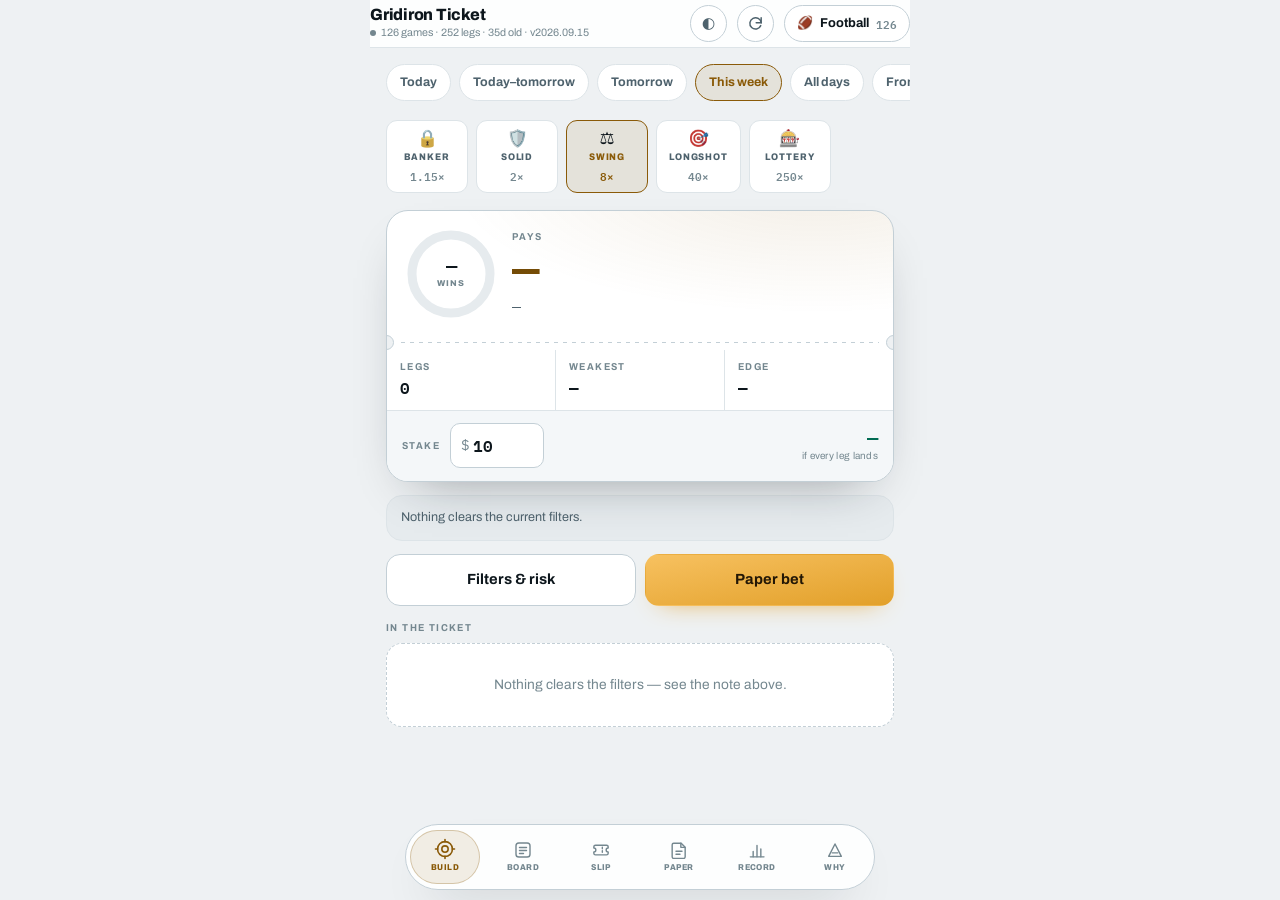
==== commit da59c1ae: "parlay board: 2026-11-01" ====
--- a/docs/index.html
+++ b/docs/index.html
@@ -807,7 +807,7 @@
   <div class="body" id="ds-body"></div>
 </div>
 
-<script id="parlay-data" type="application/json">{"generated_utc":"2026-10-31T23:10Z","days":8,"board":{"legs":502,"games":251,"draws":168,"by_tier":{"lock":1,"strong":4,"solid":23,"lean":54,"live":420},"by_league":{"College Football":184,"ATP Challenger":50,"NFL":28,"Ligue 1":16,"Premier League":14,"ATP Tennis":52,"La Liga":20,"Champions League":36,"WTA Tennis":20,"Bundesliga":16,"Serie A":22,"MLS":44}},"legs":[{"league":"ncaaf","league_label":"College Football","event_id":"KXNCAAFGAME-26NOV07VMITNTC","ticker":"KXNCAAFGAME-26NOV07VMITNTC-TNTC","series":"KXNCAAFGAME","kalshi_url":"https://kalshi.com/markets/kxncaafgame/college-football-game/kxncaafgame-26nov07vmitntc","game":"VMI vs Tennessee Tech","pick":"Tennessee Tech","opp":"VMI","draw":false,"home":true,"p":0.985,"ask":0.99,"bid":0.98,"spread":0.01,"drag":0.9949,"vol":4301.82,"oi":4279.82,"close":"2026-11-07T22:30:00Z","date":"2026-11-07","tier":"lock","tier_label":"Lock","emoji":"\ud83d\udd12","flags":[],"notes":"","research":{"checked":true,"pick_health":"no issues found","opp_health":"no issues found","unattributed":[],"headlines":[{"side":"VMI","title":"UTC football: Five things to know about opponent VMI","source":"Chattanooga Times Free Press","date":"Oct 27","watch":false},{"side":"VMI","title":"VMI vs. Chattanooga 10/31/26 - Stream the Game Live - Watch ESPN","source":"ESPN","date":"Oct 29","watch":false},{"side":"Tennessee Tech","title":"East Tennessee State vs. Tennessee Tech","source":"ESPN Philippines","date":"Oct 30","watch":false},{"side":"Tennessee Tech","title":"ETSU Unveils Halloween-Themed Helmets in Trending Photos Ahead of CFB Game vs. Tennessee Tech","source":"Bleacher Report","date":"Oct 30","watch":false},{"side":"Tennessee Tech","title":"Tennessee Tech Golden Eagles vs. East Tennessee State Buccaneers: Oct 31, 2026","source":"FOX Sports","date":"Oct 30","watch":false},{"side":"VMI","title":"Mocs counting on culture of consistency to avoid letdown against winless VMI","source":"Chattanooga Times Free Press","date":"Oct 30","watch":false}]},"elo_pick":1487.0,"elo_opp":1328.1},{"league":"ncaaf","league_label":"College Football","event_id":"KXNCAAFGAME-26NOV07MVSUJKST","ticker":"KXNCAAFGAME-26NOV07MVSUJKST-JKST","series":"KXNCAAFGAME","kalshi_url":"https://kalshi.com/markets/kxncaafgame/college-football-game/kxncaafgame-26nov07mvsujkst","game":"Mississippi Valley St. vs Jackson St.","pick":"Jackson St.","opp":"Mississippi Valley St.","draw":false,"home":true,"p":0.955,"ask":0.96,"bid":0.95,"spread":0.01,"drag":0.9948,"vol":991.07,"oi":966.07,"close":"2026-11-07T23:00:00Z","date":"2026-11-07","tier":"strong","tier_label":"Strong","emoji":"\ud83d\udcaa","flags":[],"notes":"","research":{"checked":true,"pick_health":"no issues found","opp_health":"no issues found","unattributed":[],"headlines":[{"side":"Jackson St.","title":"Bethune-Cookman 24-21 Jackson State (Oct 24, 2026) Game Recap","source":"ESPN","date":"Oct 24","watch":false},{"side":"Jackson St.","title":"Former Trojans back Bryan Jackson, Wisconsin upset No. 16 Southern California 24-7","source":"Herald Bulletin","date":"Oct 25","watch":false}]},"elo_pick":1391.8,"elo_opp":1446.8},{"league":"challenger","league_label":"ATP Challenger","event_id":"KXATPCHALLENGERMATCH-26NOV01HOUMAC","ticker":"KXATPCHALLENGERMATCH-26NOV01HOUMAC-HOU","series":"KXATPCHALLENGERMATCH","kalshi_url":"https://kalshi.com/markets/kxatpchallengermatch/challenger-atp/kxatpchallengermatch-26nov01houmac","game":"Dominik Macej vs Max Houkes","pick":"Max Houkes","opp":"Dominik Macej","draw":false,"home":false,"p":0.95,"ask":0.96,"bid":0.94,"spread":0.02,"drag":0.9896,"vol":254.99,"oi":254.98,"close":"2026-11-01T13:10:00Z","date":"2026-11-01","tier":"strong","tier_label":"Strong","emoji":"\ud83d\udcaa","flags":[],"notes":"","research":null,"elo_pick":null,"elo_opp":null},{"league":"ncaaf","league_label":"College Football","event_id":"KXNCAAFGAME-26OCT31NIUUNLV","ticker":"KXNCAAFGAME-26OCT31NIUUNLV-UNLV","series":"KXNCAAFGAME","kalshi_url":"https://kalshi.com/markets/kxncaafgame/college-football-game/kxncaafgame-26oct31niuunlv","game":"UNLV vs Northern Illinois","pick":"UNLV","opp":"Northern Illinois","draw":false,"home":true,"p":0.935,"ask":0.94,"bid":0.93,"spread":0.01,"drag":0.9947,"vol":2894.68,"oi":2886.34,"close":"2026-11-01T05:30:00Z","date":"2026-10-31","tier":"strong","tier_label":"Strong","emoji":"\ud83d\udcaa","flags":[],"notes":"","research":{"checked":true,"pick_health":"no issues found","opp_health":"no issues found","unattributed":[],"headlines":[{"side":"Northern Illinois","title":"Hawai\u2018i Snaps Skid with 56-21 Blowout Over Northern Illinois","source":"Hawaii athletics","date":"Oct 24","watch":false},{"side":"Northern Illinois","title":"Hawaii routs Northern Illinois 56-21 after record road trip","source":"CBS Sports","date":"Oct 24","watch":false},{"side":"Northern Illinois","title":"Hawai\u2018i football breaks out of slump with dominant performance at Northern Illinois","source":"Aloha State Daily","date":"Oct 25","watch":false},{"side":"UNLV","title":"As Austin Boyd nears return, next-man-up mentality powers UNLV\u2019s offensive line","source":"Las Vegas Review-Journal","date":"Oct 28","watch":false},{"side":"UNLV","title":"UNLV 2030 Football Offers in California","source":"247Sports","date":"Oct 29","watch":false},{"side":"UNLV","title":"UNLV football prepares for winless NIU team playing with \u2018desperation\u2019","source":"Las Vegas Review-Journal","date":"Oct 30","watch":false}]},"elo_pick":1650.1,"elo_opp":1319.8},{"league":"ncaaf","league_label":"College Football","event_id":"KXNCAAFGAME-26NOV03TOLSAC","ticker":"KXNCAAFGAME-26NOV03TOLSAC-TOL","series":"KXNCAAFGAME","kalshi_url":"https://kalshi.com/markets/kxncaafgame/college-football-game/kxncaafgame-26nov03tolsac","game":"Toledo vs Sacramento St.","pick":"Toledo","opp":"Sacramento St.","draw":false,"home":false,"p":0.92,"ask":0.94,"bid":0.9,"spread":0.04,"drag":0.9787,"vol":589.98,"oi":511.48,"close":"2026-11-04T03:00:00Z","date":"2026-11-03","tier":"strong","tier_label":"Strong","emoji":"\ud83d\udcaa","flags":[],"notes":"","research":{"checked":true,"pick_health":"no issues found","opp_health":"no issues found","unattributed":[],"headlines":[{"side":"Toledo","title":"Briggs: Toledo football shows it's made of right stuff in thrilling win over Western Michigan","source":"Toledo Blade","date":"Oct 24","watch":false},{"side":"Toledo","title":"Toledo 45-38 Western Michigan (Oct 24, 2026) Game Recap","source":"ESPN","date":"Oct 24","watch":false},{"side":"Toledo","title":"Game updates and analysis: Toledo 45, Western Michigan 38 \u2014 Final","source":"Toledo Blade","date":"Oct 25","watch":false},{"side":"Sacramento St.","title":"Ohio Sacramento St Football","source":"Idaho State Journal","date":"Oct 26","watch":false},{"side":"Sacramento St.","title":"Sacramento State 31-10 Kent State (31 Oct, 2026) Game Recap","source":"ESPN","date":"Oct 31","watch":false},{"side":"Sacramento St.","title":"Kent State Golden Flashes 10 - Sacramento State Hornets 31: Final score, results, recap, box score, stats","source":"Yahoo Sports","date":"Oct 31","watch":false}]},"elo_pick":1626.2,"elo_opp":1449.7},{"league":"challenger","league_label":"ATP Challenger","event_id":"KXATPCHALLENGERMATCH-26OCT31ERECHE","ticker":"KXATPCHALLENGERMATCH-26OCT31ERECHE-ERE","series":"KXATPCHALLENGERMATCH","kalshi_url":"https://kalshi.com/markets/kxatpchallengermatch/challenger-atp/kxatpchallengermatch-26oct31ereche","game":"Yanki Erel vs Yan Cheng Chen","pick":"Yanki Erel","opp":"Yan Cheng Chen","draw":false,"home":false,"p":0.9154,"ask":0.94,"bid":0.9,"spread":0.04,"drag":0.9739,"vol":126.8,"oi":126.8,"close":"2026-11-01T05:00:00Z","date":"2026-10-31","tier":"solid","tier_label":"Solid","emoji":"\u2705","flags":[],"notes":"","research":null,"elo_pick":null,"elo_opp":null},{"league":"ncaaf","league_label":"College Football","event_id":"KXNCAAFGAME-26NOV07YSUMURR","ticker":"KXNCAAFGAME-26NOV07YSUMURR-YSU","series":"KXNCAAFGAME","kalshi_url":"https://kalshi.com/markets/kxncaafgame/college-football-game/kxncaafgame-26nov07ysumurr","game":"Youngstown St. vs Murray St.","pick":"Youngstown St.","opp":"Murray St.","draw":false,"home":false,"p":0.915,"ask":0.93,"bid":0.9,"spread":0.03,"drag":0.9839,"vol":59.07,"oi":59.07,"close":"2026-11-07T22:00:00Z","date":"2026-11-07","tier":"solid","tier_label":"Solid","emoji":"\u2705","flags":[],"notes":"","research":{"checked":true,"pick_health":"no issues found","opp_health":"no issues found","unattributed":[],"headlines":[{"side":"Murray St.","title":"South Dakota State 42-9 Murray State (24 Oct, 2026) Game Recap","source":"ESPN","date":"Oct 24","watch":false}]},"elo_pick":1452.6,"elo_opp":1243.6},{"league":"challenger","league_label":"ATP Challenger","event_id":"KXATPCHALLENGERMATCH-26NOV01KACHOU","ticker":"KXATPCHALLENGERMATCH-26NOV01KACHOU-KAC","series":"KXATPCHALLENGERMATCH","kalshi_url":"https://kalshi.com/markets/kxatpchallengermatch/challenger-atp/kxatpchallengermatch-26nov01kachou","game":"Alibek Kachmazov vs Chun-Chien Hou","pick":"Alibek Kachmazov","opp":"Chun-Chien Hou","draw":false,"home":false,"p":0.9095,"ask":0.93,"bid":0.88,"spread":0.05,"drag":0.978,"vol":5.38,"oi":5.38,"close":"2026-11-01T10:00:00Z","date":"2026-11-01","tier":"solid","tier_label":"Solid","emoji":"\u2705","flags":[],"notes":"","research":{"checked":true,"pick_health":"no issues found","opp_health":"no issues found","unattributed":[],"headlines":[{"side":"Alibek Kachmazov","title":"Kachmazov, Alibek - Shin, Woobin, Court 2","source":"ATP Tour","date":"Oct 26","watch":false}]},"elo_pick":null,"elo_opp":null},{"league":"challenger","league_label":"ATP Challenger","event_id":"KXATPCHALLENGERMATCH-26NOV01BAVMAK","ticker":"KXATPCHALLENGERMATCH-26NOV01BAVMAK-MAK","series":"KXATPCHALLENGERMATCH","kalshi_url":"https://kalshi.com/markets/kxatpchallengermatch/challenger-atp/kxatpchallengermatch-26nov01bavmak","game":"Peter Makk vs Marco Bavaro","pick":"Peter Makk","opp":"Marco Bavaro","draw":false,"home":true,"p":0.9072,"ask":0.94,"bid":0.82,"spread":0.12,"drag":0.9651,"vol":0,"oi":0,"close":"2026-11-01T13:10:00Z","date":"2026-11-01","tier":"solid","tier_label":"Solid","emoji":"\u2705","flags":[],"notes":"","research":null,"elo_pick":null,"elo_opp":null},{"league":"ncaaf","league_label":"College Football","event_id":"KXNCAAFGAME-26NOV07PRSTMONT","ticker":"KXNCAAFGAME-26NOV07PRSTMONT-MONT","series":"KXNCAAFGAME","kalshi_url":"https://kalshi.com/markets/kxncaafgame/college-football-game/kxncaafgame-26nov07prstmont","game":"Portland St. vs Montana","pick":"Montana","opp":"Portland St.","draw":false,"home":true,"p":0.9059,"ask":0.93,"bid":0.9,"spread":0.03,"drag":0.9741,"vol":378.54,"oi":378.54,"close":"2026-11-07T23:00:00Z","date":"2026-11-07","tier":"solid","tier_label":"Solid","emoji":"\u2705","flags":[],"notes":"","research":{"checked":true,"pick_health":"no issues found","opp_health":"no issues found","unattributed":[],"headlines":[{"side":"Montana","title":"Montana State Bobcats-Cal Poly Mustangs football 3 questions","source":"Bozeman Daily Chronicle","date":"Oct 30","watch":false},{"side":"Montana","title":"\u200d[LIVESTREAM]TV!!] Montana vs Eastern Washington College Football Live Today","source":"Port of Rotterdam","date":"Oct 31","watch":false},{"side":"Montana","title":"Montana vs. Montana State football tickets: Shop the best prices, seats, time for 2026 Brawl of the Wild game","source":"Sporting News","date":"Oct 31","watch":false}]},"elo_pick":1588.1,"elo_opp":1380.2},{"league":"ncaaf","league_label":"College Football","event_id":"KXNCAAFGAME-26NOV07BSUCSU","ticker":"KXNCAAFGAME-26NOV07BSUCSU-BSU","series":"KXNCAAFGAME","kalshi_url":"https://kalshi.com/markets/kxncaafgame/college-football-game/kxncaafgame-26nov07bsucsu","game":"Colorado St. vs Boise St.","pick":"Boise St.","opp":"Colorado St.","draw":false,"home":false,"p":0.8955,"ask":0.92,"bid":0.88,"spread":0.04,"drag":0.9734,"vol":134.23,"oi":133.96,"close":"2026-11-08T02:00:00Z","date":"2026-11-07","tier":"solid","tier_label":"Solid","emoji":"\u2705","flags":[],"notes":"","research":{"checked":true,"pick_health":"no issues found","opp_health":"no issues found","unattributed":[],"headlines":[{"side":"Colorado St.","title":"San Diego State Aztecs 49 - Colorado State Rams 56: Final score, results, recap, box score, stats","source":"Yahoo Sports","date":"Oct 25","watch":false},{"side":"Colorado St.","title":"Colorado St. QB Hejny earns Earl Campbell Tyler Rose honor","source":"Tyler Morning Telegraph","date":"Oct 27","watch":false},{"side":"Boise St.","title":"Young Boise State, college football stars navigating portal speculation earlier and earlier","source":"Idaho Press","date":"Oct 29","watch":false},{"side":"Boise St.","title":"Boise St Playoff Chances: What Boise St Needs \u2014 Week 9","source":"A to Z Sports","date":"Oct 29","watch":false},{"side":"Boise St.","title":"Texas State Bobcats @ Boise State Broncos: Live game updates, stats, play-by-play","source":"Yahoo Sports","date":"Oct 30","watch":false}]},"elo_pick":1738.7,"elo_opp":1406.8},{"league":"ncaaf","league_label":"College Football","event_id":"KXNCAAFGAME-26OCT31EKYTARL","ticker":"KXNCAAFGAME-26OCT31EKYTARL-TARL","series":"KXNCAAFGAME","kalshi_url":"https://kalshi.com/markets/kxncaafgame/college-football-game/kxncaafgame-26oct31ekytarl","game":"Tarleton St. vs Eastern Kentucky","pick":"Tarleton St.","opp":"Eastern Kentucky","draw":false,"home":true,"p":0.895,"ask":0.9,"bid":0.89,"spread":0.01,"drag":0.9944,"vol":5900.39,"oi":5604.86,"close":"2026-11-01T02:00:00Z","date":"2026-10-31","tier":"solid","tier_label":"Solid","emoji":"\u2705","flags":[],"notes":"","research":{"checked":true,"pick_health":"no issues found","opp_health":"no issues found","unattributed":[],"headlines":[{"side":"Tarleton St.","title":"Tarleton State rolls Little Rock in shutout fashion, clinches spot in UAC Women\u2019s Soccer Championship","source":"Tarleton State University Athletics","date":"Oct 25","watch":false},{"side":"Eastern Kentucky","title":"North Alabama vs. Eastern Kentucky","source":"ESPN","date":"Oct 26","watch":false},{"side":"Eastern Kentucky","title":"Eastern Kentucky Colonels Team and Player Stats - The Athletic","source":"The New York Times","date":"Oct 27","watch":false},{"side":"Tarleton St.","title":"Volleyball downs Tarleton State to remain undefeated at home, 3-1","source":"University of North Alabama Athletics","date":"Oct 30","watch":false},{"side":"Tarleton St.","title":"North Alabama defeats Tarleton State Volleyball in second meeting","source":"Tarleton State University Athletics","date":"Oct 30","watch":false},{"side":"Eastern Kentucky","title":"\u200d[!WATCHLIVE]4K!] Eastern Kentucky vs Tarleton State College Football Live Score","source":"Port of Rotterdam","date":"Oct 31","watch":false}]},"elo_pick":1515.5,"elo_opp":1380.9},{"league":"ncaaf","league_label":"College Football","event_id":"KXNCAAFGAME-26NOV07RICEUNT","ticker":"KXNCAAFGAME-26NOV07RICEUNT-UNT","series":"KXNCAAFGAME","kalshi_url":"https://kalshi.com/markets/kxncaafgame/college-football-game/kxncaafgame-26nov07riceunt","game":"North Texas vs Rice","pick":"North Texas","opp":"Rice","draw":false,"home":true,"p":0.89,"ask":0.91,"bid":0.87,"spread":0.04,"drag":0.978,"vol":801.5,"oi":399.8,"close":"2026-11-07T23:00:00Z","date":"2026-11-07","tier":"solid","tier_label":"Solid","emoji":"\u2705","flags":[],"notes":"","research":{"checked":true,"pick_health":"North Texas high school football player airlifted after in-game injury; Another North Texas football team forfeits a game due to low numbers, injuries","opp_health":"Week 8 Fantasy Football Rankings For All Positions: Rashee Rice And Lamar Jackson Rise As They Overcome Injury; Rice backup QB set for first career start with Jacurri Brown doubtful with ankle injury","unattributed":[],"headlines":[{"side":"Rice","title":"Rice backup QB set for first career start with Jacurri Brown doubtful with ankle injury","source":"Yahoo Sports","date":"Oct 24","watch":true},{"side":"North Texas","title":"Another North Texas football team forfeits a game due to low numbers, injuries","source":"Yahoo Sports","date":"Oct 28","watch":true},{"side":"North Texas","title":"North Texas high school football player airlifted after in-game injury","source":"Yahoo Sports","date":"Oct 30","watch":true},{"side":"Rice","title":"Week 8 Fantasy Football Rankings For All Positions: Rashee Rice And Lamar Jackson Rise As They Overcome Injury","source":"Yahoo Sports","date":"Oct 30","watch":true},{"side":"North Texas","title":"Growth of Asian-American population has reached North Texas football fields","source":"Dallas News","date":"Oct 30","watch":false},{"side":"Rice","title":"Nov. 19 Rice vs. Temple Football Tickets","source":"SportsTalk 790","date":"Oct 30","watch":false}]},"elo_pick":1714.8,"elo_opp":1365.4},{"league":"ncaaf","league_label":"College Football","event_id":"KXNCAAFGAME-26NOV07CLMBHARV","ticker":"KXNCAAFGAME-26NOV07CLMBHARV-HARV","series":"KXNCAAFGAME","kalshi_url":"https://kalshi.com/markets/kxncaafgame/college-football-game/kxncaafgame-26nov07clmbharv","game":"Harvard vs Columbia","pick":"Harvard","opp":"Columbia","draw":false,"home":true,"p":0.89,"ask":0.92,"bid":0.86,"spread":0.06,"drag":0.9674,"vol":20.98,"oi":11.98,"close":"2026-11-07T21:00:00Z","date":"2026-11-07","tier":"solid","tier_label":"Solid","emoji":"\u2705","flags":[],"notes":"","research":{"checked":true,"pick_health":"no issues found","opp_health":"no issues found","unattributed":[],"headlines":[{"side":"Harvard","title":"Harvard routs Princeton 35-7 to take sole Ivy League lead","source":"CBS Sports","date":"Oct 24","watch":false},{"side":"Harvard","title":"[[[NCAA^Sports]] Harvard Crimson vs Dartmouth Big Green \uff2c\uff29\uff36\uff25","source":"Port of Rotterdam","date":"Oct 30","watch":false},{"side":"Columbia","title":"Columbia Athletics\u2019 fundraising falters for second straight Giving Day","source":"Columbia Daily Spectator","date":"Oct 30","watch":false},{"side":"Harvard","title":"Dartmouth upsets No. 13 Harvard to share Ivy League lead","source":"CBS Sports","date":"Oct 31","watch":false},{"side":"Columbia","title":"Columbia football knocks off Suwanee, completes perfect regular season","source":"Yahoo Sports","date":"Oct 31","watch":false},{"side":"Columbia","title":"Week 11 football: Bolles and Columbia won. Who else triumphed in Jax?","source":"Yahoo Sports","date":"Oct 31","watch":false}]},"elo_pick":1548.7,"elo_opp":1501.2},{"league":"challenger","league_label":"ATP Challenger","event_id":"KXATPCHALLENGERMATCH-26NOV01BRUKRA","ticker":"KXATPCHALLENGERMATCH-26NOV01BRUKRA-BRU","series":"KXATPCHALLENGERMATCH","kalshi_url":"https://kalshi.com/markets/kxatpchallengermatch/challenger-atp/kxatpchallengermatch-26nov01brukra","game":"Michal Krajci vs Mika Brunold","pick":"Mika Brunold","opp":"Michal Krajci","draw":false,"home":false,"p":0.886,"ask":0.88,"bid":0.83,"spread":0.05,"drag":1.0068,"vol":0,"oi":0,"close":"2026-11-01T12:00:00Z","date":"2026-11-01","tier":"solid","tier_label":"Solid","emoji":"\u2705","flags":[],"notes":"","research":{"checked":true,"pick_health":"no issues found","opp_health":"no issues found","unattributed":[],"headlines":[{"side":"Mika Brunold","title":"LIVE RANKINGS. Bertola falls just before fighting against Brunold in Basel","source":"Tennis Tonic","date":"Oct 25","watch":false},{"side":"Mika Brunold","title":"Mika Brunold hits new heights after coming out as gay in tennis","source":"OutSports","date":"Oct 27","watch":false},{"side":"Mika Brunold","title":"Gay tennis star Mika Brunold says coming out has transformed his game","source":"Q News Pty Ltd","date":"Oct 31","watch":false}]},"elo_pick":null,"elo_opp":null},{"league":"ncaaf","league_label":"College Football","event_id":"KXNCAAFGAME-26NOV05JMUUSM","ticker":"KXNCAAFGAME-26NOV05JMUUSM-JMU","series":"KXNCAAFGAME","kalshi_url":"https://kalshi.com/markets/kxncaafgame/college-football-game/kxncaafgame-26nov05jmuusm","game":"Southern Miss vs James Madison","pick":"James Madison","opp":"Southern Miss","draw":false,"home":false,"p":0.8806,"ask":0.91,"bid":0.86,"spread":0.05,"drag":0.9677,"vol":42.25,"oi":42.25,"close":"2026-11-06T04:00:00Z","date":"2026-11-05","tier":"solid","tier_label":"Solid","emoji":"\u2705","flags":[],"notes":"","research":{"checked":true,"pick_health":"no issues found","opp_health":"Southern Miss Injury Report: 3 Golden Eagles Upgraded to Probable vs. ULM","unattributed":[],"headlines":[{"side":"Southern Miss","title":"Southern Miss Injury Report: 3 Golden Eagles Upgraded to Probable vs. ULM","source":"Yahoo Sports","date":"Oct 29","watch":true},{"side":"James Madison","title":"Billy Napier Refused To Sing Alma Mater After James Madison Crowd Bailed On Football Team During Loss","source":"BroBible","date":"Oct 30","watch":false},{"side":"James Madison","title":"Troy Beats James Madison For First Time Since 1999 With Overtime Field Goal","source":"Gridiron Heroics","date":"Oct 30","watch":false},{"side":"James Madison","title":"Furious Fans Walk Out As James Madison Blows 14-Point Lead In Disgraceful Meltdown","source":"Gridiron Heroics","date":"Oct 31","watch":false},{"side":"Southern Miss","title":"Southern Miss Golden Eagles quarterback Landry Lyddy (18) looks to pass during the college football game between the Southern Miss Golden Eagles and the Arkansas State Red Wolves at Carlisle-Faulkner Field at Renasant Stadium in Hattiesburg, Miss., o","source":"The Lufkin Daily News","date":"Oct 31","watch":false},{"side":"Southern Miss","title":"Southern Miss Playoff Chances: What Southern Miss Needs \u2014 Week 9","source":"A to Z Sports","date":"Oct 31","watch":false}]},"elo_pick":1799.6,"elo_opp":1379.6},{"league":"ncaaf","league_label":"College Football","event_id":"KXNCAAFGAME-26NOV07NCATMONM","ticker":"KXNCAAFGAME-26NOV07NCATMONM-MONM","series":"KXNCAAFGAME","kalshi_url":"https://kalshi.com/markets/kxncaafgame/college-football-game/kxncaafgame-26nov07ncatmonm","game":"North Carolina A&T vs Monmouth","pick":"Monmouth","opp":"North Carolina A&T","draw":false,"home":true,"p":0.8788,"ask":0.92,"bid":0.82,"spread":0.1,"drag":0.9552,"vol":0,"oi":0,"close":"2026-11-07T20:00:00Z","date":"2026-11-07","tier":"solid","tier_label":"Solid","emoji":"\u2705","flags":[],"notes":"","research":{"checked":true,"pick_health":"Donna Joan Horner Obituary \u2013 Monmouth, IL (1936-2026); Hampton University\u2019s return to Armstrong Stadium spoiled in loss to Monmouth","opp_health":"no issues found","unattributed":[],"headlines":[{"side":"Monmouth","title":"Hampton University\u2019s return to Armstrong Stadium spoiled in loss to Monmouth","source":"Daily Press","date":"Oct 24","watch":true},{"side":"Monmouth","title":"Donna Joan Horner Obituary \u2013 Monmouth, IL (1936-2026)","source":"WGIL","date":"Oct 28","watch":true},{"side":"Monmouth","title":"How Monmouth is mastering recruiting in college football's new era | Exclusive","source":"Asbury Park Press","date":"Oct 30","watch":false},{"side":"North Carolina A&T","title":"Shannon Sharpe blames North Carolina A&T for canceled homecoming appearance","source":"Yahoo Sports","date":"Oct 30","watch":false},{"side":"North Carolina A&T","title":"\u200d[Official-!LIVE\u2122\"] North Carolina A&T vs Elon College Football LIVE Update","source":"Port of Rotterdam","date":"Oct 31","watch":false},{"side":"North Carolina A&T","title":"North Carolina College Football Games Today: UNC-Miami, Wake-Virginia, NC State-Cal Headline Oct. 31 Games","source":"NC Football News","date":"Oct 31","watch":false}]},"elo_pick":1508.6,"elo_opp":1354.8},{"league":"challenger","league_label":"ATP Challenger","event_id":"KXATPCHALLENGERMATCH-26NOV01CHELEO","ticker":"KXATPCHALLENGERMATCH-26NOV01CHELEO-LEO","series":"KXATPCHALLENGERMATCH","kalshi_url":"https://kalshi.com/markets/kxatpchallengermatch/challenger-atp/kxatpchallengermatch-26nov01cheleo","game":"Mitsuki Wei Kang Leong vs Tin Chen","pick":"Mitsuki Wei Kang Leong","opp":"Tin Chen","draw":false,"home":true,"p":0.8782,"ask":0.88,"bid":0.85,"spread":0.03,"drag":0.9979,"vol":5.0,"oi":5.0,"close":"2026-11-01T08:30:00Z","date":"2026-11-01","tier":"solid","tier_label":"Solid","emoji":"\u2705","flags":[],"notes":"","research":null,"elo_pick":null,"elo_opp":null},{"league":"ncaaf","league_label":"College Football","event_id":"KXNCAAFGAME-26NOV07EKYPEAY","ticker":"KXNCAAFGAME-26NOV07EKYPEAY-PEAY","series":"KXNCAAFGAME","kalshi_url":"https://kalshi.com/markets/kxncaafgame/college-football-game/kxncaafgame-26nov07ekypeay","game":"Austin Peay vs Eastern Kentucky","pick":"Austin Peay","opp":"Eastern Kentucky","draw":false,"home":true,"p":0.8782,"ask":0.91,"bid":0.82,"spread":0.09,"drag":0.965,"vol":5.0,"oi":5.0,"close":"2026-11-08T00:00:00Z","date":"2026-11-07","tier":"solid","tier_label":"Solid","emoji":"\u2705","flags":[],"notes":"","research":{"checked":true,"pick_health":"no issues found","opp_health":"no issues found","unattributed":[],"headlines":[{"side":"Austin Peay","title":"West Georgia vs. Austin Peay","source":"ESPN","date":"Oct 25","watch":false},{"side":"Austin Peay","title":"What Austin Peay football had to fight through before beating North Alabama","source":"The Leaf Chronicle | Clarksville, TN","date":"Oct 25","watch":false},{"side":"Eastern Kentucky","title":"North Alabama vs. Eastern Kentucky","source":"ESPN","date":"Oct 26","watch":false},{"side":"Eastern Kentucky","title":"Eastern Kentucky Colonels Team and Player Stats - The Athletic","source":"The New York Times","date":"Oct 27","watch":false},{"side":"Austin Peay","title":"UTA Set for Halloween Matchup at Austin Peay","source":"University of Texas Arlington Athletics","date":"Oct 30","watch":false},{"side":"Eastern Kentucky","title":"\u200d[!WATCHLIVE]4K!] Eastern Kentucky vs Tarleton State College Football Live Score","source":"Port of Rotterdam","date":"Oct 31","watch":false}]},"elo_pick":1515.9,"elo_opp":1380.9},{"league":"ncaaf","league_label":"College Football","event_id":"KXNCAAFGAME-26NOV07RUTGWIS","ticker":"KXNCAAFGAME-26NOV07RUTGWIS-WIS","series":"KXNCAAFGAME","kalshi_url":"https://kalshi.com/markets/kxncaafgame/college-football-game/kxncaafgame-26nov07rutgwis","game":"Wisconsin vs Rutgers","pick":"Wisconsin","opp":"Rutgers","draw":false,"home":true,"p":0.8782,"ask":0.9,"bid":0.83,"spread":0.07,"drag":0.9757,"vol":20.19,"oi":20.19,"close":"2026-11-07T23:00:00Z","date":"2026-11-07","tier":"solid","tier_label":"Solid","emoji":"\u2705","flags":[],"notes":"","research":{"checked":true,"pick_health":"Iowa still considered favorite vs. Wisconsin despite major injury","opp_health":"Rutgers Football Injury Report: Latest ahead of the Michigan game; One starter out, several questionable for Michigan football in first availability report of Rutgers week","unattributed":[],"headlines":[{"side":"Rutgers","title":"One starter out, several questionable for Michigan football in first availability report of Rutgers week","source":"247Sports","date":"Oct 28","watch":true},{"side":"Wisconsin","title":"Iowa still considered favorite vs. Wisconsin despite major injury","source":"Bucky's 5th Quarter","date":"Oct 29","watch":true},{"side":"Rutgers","title":"Rutgers Football Injury Report: Latest ahead of the Michigan game","source":"On3","date":"Oct 29","watch":true},{"side":"Wisconsin","title":"ESPN finally believes Wisconsin's Luke Fickell is off the hot seat","source":"Yahoo Sports","date":"Oct 31","watch":false},{"side":"Wisconsin","title":"Wisconsin football remains outside top 25 in USA TODAY's 1-138 re-rank","source":"Yahoo Sports","date":"Oct 31","watch":false},{"side":"Rutgers","title":"\u200d[CBS TV ]] Michigan v Rutgers \ud835\udc0b\ud835\udc08\ud835\udc15\ud835\udc04 \ud835\udc12\ud835\udc2d\ud835\udc2b\ud835\udc1e\ud835\udc1a\ud835\udc26 \uff34\uff56 \uff23\uff48\uff41\uff4e\uff4e\uff45\uff4c 31 October 2026","source":"Port of Rotterdam","date":"Oct 31","watch":false}]},"elo_pick":1538.6,"elo_opp":1456.9},{"league":"ncaaf","league_label":"College Football","event_id":"KXNCAAFGAME-26NOV07MOREMRST","ticker":"KXNCAAFGAME-26NOV07MOREMRST-MRST","series":"KXNCAAFGAME","kalshi_url":"https://kalshi.com/markets/kxncaafgame/college-football-game/kxncaafgame-26nov07moremrst","game":"Marist vs Morehead St.","pick":"Marist","opp":"Morehead St.","draw":false,"home":true,"p":0.8769,"ask":0.91,"bid":0.8,"spread":0.11,"drag":0.9637,"vol":0,"oi":0,"close":"2026-11-07T20:00:00Z","date":"2026-11-07","tier":"solid","tier_label":"Solid","emoji":"\u2705","flags":[],"notes":"","research":{"checked":true,"pick_health":"no issues found","opp_health":"no issues found","unattributed":[],"headlines":[{"side":"Marist","title":"Men\u2019s college basketball: Marist University expected to be in the title hunt","source":"Daily Freeman","date":"Oct 30","watch":false},{"side":"Marist","title":"IHSA football playoffs: Caleb Tucker, aka \u2018Bonecrusher,\u2019 comes up with 3 sacks as Mount Carmel routs Marist","source":"Chicago Tribune","date":"Oct 31","watch":false},{"side":"Marist","title":"Marist Red Foxes @ San Diego Toreros: Live game updates, stats, play-by-play","source":"Yahoo Sports","date":"Oct 31","watch":false}]},"elo_pick":1498.4,"elo_opp":1434.7},{"league":"challenger","league_label":"ATP Challenger","event_id":"KXATPCHALLENGERMATCH-26NOV01DELWAN","ticker":"KXATPCHALLENGERMATCH-26NOV01DELWAN-DEL","series":"KXATPCHALLENGERMATCH","kalshi_url":"https://kalshi.com/markets/kxatpchallengermatch/challenger-atp/kxatpchallengermatch-26nov01delwan","game":"Kai-I Wang vs Jake Delaney","pick":"Jake Delaney","opp":"Kai-I Wang","draw":false,"home":false,"p":0.8744,"ask":0.89,"bid":0.85,"spread":0.04,"drag":0.9824,"vol":0,"oi":0,"close":"2026-11-01T08:50:00Z","date":"2026-11-01","tier":"solid","tier_label":"Solid","emoji":"\u2705","flags":[],"notes":"","research":{"checked":true,"pick_health":"no issues found","opp_health":"no issues found","unattributed":[],"headlines":[{"side":"Jake Delaney","title":"Jake Delaney v Liam Broady (30/10/2026)","source":"Flashscore.com","date":"Oct 29","watch":false}]},"elo_pick":null,"elo_opp":null},{"league":"challenger","league_label":"ATP Challenger","event_id":"KXATPCHALLENGERMATCH-26NOV01WATPAL","ticker":"KXATPCHALLENGERMATCH-26NOV01WATPAL-WAT","series":"KXATPCHALLENGERMATCH","kalshi_url":"https://kalshi.com/markets/kxatpchallengermatch/challenger-atp/kxatpchallengermatch-26nov01watpal","game":"Yosuke Watanuki vs Dominik Palan","pick":"Yosuke Watanuki","opp":"Dominik Palan","draw":false,"home":false,"p":0.8744,"ask":0.88,"bid":0.86,"spread":0.02,"drag":0.9936,"vol":11.19,"oi":11.19,"close":"2026-11-01T07:40:00Z","date":"2026-11-01","tier":"solid","tier_label":"Solid","emoji":"\u2705","flags":[],"notes":"","research":null,"elo_pick":null,"elo_opp":null},{"league":"nfl","league_label":"NFL","event_id":"KXNFLGAME-26NOV01TENCIN","ticker":"KXNFLGAME-26NOV01TENCIN-CIN","series":"KXNFLGAME","kalshi_url":"https://kalshi.com/markets/kxnflgame/professional-football-game/kxnflgame-26nov01tencin","game":"Tennessee vs Cincinnati","pick":"Cincinnati","opp":"Tennessee","draw":false,"home":true,"p":0.865,"ask":0.87,"bid":0.86,"spread":0.01,"drag":0.9943,"vol":531628.52,"oi":466577.57,"close":"2026-11-01T21:00:00Z","date":"2026-11-01","tier":"solid","tier_label":"Solid","emoji":"\u2705","flags":[],"notes":"","research":{"checked":true,"pick_health":"no issues found","opp_health":"no issues found","unattributed":[],"headlines":[{"side":"Cincinnati","title":"Cincinnati Bengals: Burrow hopes to keep building momentum","source":"Dayton Daily News","date":"Oct 30","watch":false},{"side":"Cincinnati","title":"Tennessee Titans vs. Cincinnati Bengals: 3 reasons for optimism","source":"Titans Wire","date":"Oct 30","watch":false},{"side":"Cincinnati","title":"Scores for Week 11 of Greater Cincinnati high school football season","source":"WCPO 9 Cincinnati","date":"Oct 31","watch":false},{"side":"Tennessee","title":"Tennessee football offers 2028 cornerback after Alabama, Miami","source":"Yahoo Sports","date":"Oct 31","watch":false},{"side":"Tennessee","title":"Is there a Tennessee Vols football game today? What to know about Tennessee football schedule","source":"Yahoo Sports","date":"Oct 31","watch":false},{"side":"Tennessee","title":"Tennessee Titans add DT Timmy Horne to 53-man roster","source":"Titans Wire","date":"Oct 31","watch":false}]},"elo_pick":1567.1,"elo_opp":1270.6},{"league":"ligue1","league_label":"Ligue 1","event_id":"KXLIGUE1GAME-26NOV07PSGEST","ticker":"KXLIGUE1GAME-26NOV07PSGEST-PSG","series":"KXLIGUE1GAME","kalshi_url":"https://kalshi.com/markets/kxligue1game/ligue-1-game/kxligue1game-26nov07psgest","game":"PSG vs Troyes","pick":"PSG","opp":"Troyes","draw":true,"home":true,"p":0.8593,"ask":0.86,"bid":0.85,"spread":0.01,"drag":0.9992,"vol":2368.79,"oi":1376.82,"close":"2026-11-07T22:45:00Z","date":"2026-11-07","tier":"solid","tier_label":"Solid","emoji":"\u2705","flags":[],"notes":"","research":{"checked":true,"pick_health":"Le Havre vs. PSG Confirmed Lineup and Team News: How & Where To Watch Ligue 1 Match?; Le Havre vs PSG Lineups, Prediction, Betting Picks & Odds","opp_health":"Troyes vs Le Mans Prediction, Betting Tips, Lineups & Odds | 31 Oct 2026; Troyes vs Le Mans: Lineups, Prediction, Odds & Bet Builder Tips","unattributed":[],"headlines":[{"side":"Troyes","title":"PREVIEW | Troyes vs Le Mans: team news, lineups, predictions (Ligue 1 31/10)","source":"Yahoo Sports","date":"Oct 29","watch":true},{"side":"PSG","title":"Le Havre vs. PSG Confirmed Lineup and Team News: How & Where To Watch Ligue 1 Match?","source":"AOL.com","date":"Oct 30","watch":true},{"side":"PSG","title":"Le Havre vs PSG Lineups, Prediction, Betting Picks & Odds","source":"Oddschecker","date":"Oct 30","watch":true},{"side":"PSG","title":"Le Havre vs PSG: Lineups, Prediction, Odds & Bet Builder Tip","source":"WhoScored.com","date":"Oct 30","watch":true},{"side":"Troyes","title":"Troyes vs Le Mans Prediction, Betting Tips, Lineups & Odds | 31 Oct 2026","source":"Sportsgambler","date":"Oct 31","watch":true},{"side":"Troyes","title":"Troyes vs Le Mans: Lineups, Prediction, Odds & Bet Builder Tips","source":"WhoScored.com","date":"Oct 31","watch":true}]},"elo_pick":1753.6,"elo_opp":1459.0},{"league":"ncaaf","league_label":"College Football","event_id":"KXNCAAFGAME-26NOV07UTRGVNWST","ticker":"KXNCAAFGAME-26NOV07UTRGVNWST-UTRGV","series":"KXNCAAFGAME","kalshi_url":"https://kalshi.com/markets/kxncaafgame/college-football-game/kxncaafgame-26nov07utrgvnwst","game":"UT Rio Grande Valley vs Northwestern St.","pick":"UT Rio Grande Valley","opp":"Northwestern St.","draw":false,"home":false,"p":0.8578,"ask":0.92,"bid":0.83,"spread":0.09,"drag":0.9324,"vol":0,"oi":0,"close":"2026-11-07T22:00:00Z","date":"2026-11-07","tier":"solid","tier_label":"Solid","emoji":"\u2705","flags":[],"notes":"","research":{"checked":true,"pick_health":"no issues found","opp_health":"no issues found","unattributed":[],"headlines":[{"side":"Northwestern St.","title":"After strong preseason, Baylor ready to prove mettle vs. Northwestern St.","source":"98.1 The Sports Animal","date":"Oct 28","watch":false},{"side":"UT Rio Grande Valley","title":"Lamar vs. UT Rio Grande Valley","source":"ESPN","date":"Oct 29","watch":false},{"side":"Northwestern St.","title":"Volleyball falls on road to No. 24 Northwestern","source":"St. Olaf College Athletics","date":"Oct 29","watch":false}]},"elo_pick":1484.7,"elo_opp":1299.2},{"league":"ncaaf","league_label":"College Football","event_id":"KXNCAAFGAME-26OCT31UNACARK","ticker":"KXNCAAFGAME-26OCT31UNACARK-UNA","series":"KXNCAAFGAME","kalshi_url":"https://kalshi.com/markets/kxncaafgame/college-football-game/kxncaafgame-26oct31unacark","game":"North Alabama vs Central Arkansas","pick":"North Alabama","opp":"Central Arkansas","draw":false,"home":false,"p":0.8578,"ask":0.89,"bid":0.86,"spread":0.03,"drag":0.9639,"vol":13960.2,"oi":8480.04,"close":"2026-11-01T00:00:00Z","date":"2026-10-31","tier":"solid","tier_label":"Solid","emoji":"\u2705","flags":[],"notes":"","research":{"checked":true,"pick_health":"no issues found","opp_health":"no issues found","unattributed":[],"headlines":[{"side":"North Alabama","title":"[!LIVESTREAMs!]Tv] UCA vs North Alabama Live Free Stream","source":"Pierce Manufacturing","date":"Oct 31","watch":false},{"side":"North Alabama","title":"\ud83d\udd25\ud83d\udc49\u3010LiVe-TV-Channel\u3011~$!Here's Got the ways to watch North Alabama Vs Central Arkansas LIVE \ud835\udc12\ud835\udc2d\ud835\udc2b\ud835\udc1e\ud835\udc1a\ud835\udc26","source":"Pierce Manufacturing","date":"Oct 31","watch":false},{"side":"North Alabama","title":"[WATCHLIVE]SKY!] Central Arkansas vs. North Alabama Live Free NCAA College Football Event","source":"Pierce Manufacturing","date":"Oct 31","watch":false},{"side":"Central Arkansas","title":"\ud83d\udd25\ud83d\udc49\u3010LiVe-TV-Channel\u3011~$!Here's Got the ways to watch North Alabama Vs Central Arkansas LIVE \ud835\udc12\ud835\udc2d\ud835\udc2b\ud835\udc1e\ud835\udc1a\ud835\udc26","source":"Pierce Manufacturing","date":"Oct 31","watch":false},{"side":"Central Arkansas","title":"[WATCHLIVE]SKY!] Central Arkansas vs. North Alabama Live Free NCAA College Football Event","source":"Pierce Manufacturing","date":"Oct 31","watch":false},{"side":"Central Arkansas","title":"LIVE/fREE: North Alabama v Central Arkansas LIVE \uff26\uff52\uff45\uff45 \uff33\uff54\uff52\uff45\uff41\uff4d\uff53 \uff2f\uff2e \uff34\uff56 \uff23\uff48\uff41\uff4e\uff4e\uff45\uff4c 01 November 2026 free","source":"Pierce Manufacturing","date":"Oct 31","watch":false}]},"elo_pick":1412.1,"elo_opp":1363.9},{"league":"ncaaf","league_label":"College Football","event_id":"KXNCAAFGAME-26NOV07HAMPELON","ticker":"KXNCAAFGAME-26NOV07HAMPELON-ELON","series":"KXNCAAFGAME","kalshi_url":"https://kalshi.com/markets/kxncaafgame/college-football-game/kxncaafgame-26nov07hampelon","game":"Hampton vs Elon","pick":"Elon","opp":"Hampton","draw":false,"home":true,"p":0.855,"ask":0.89,"bid":0.82,"spread":0.07,"drag":0.9607,"vol":63.11,"oi":63.11,"close":"2026-11-07T22:00:00Z","date":"2026-11-07","tier":"solid","tier_label":"Solid","emoji":"\u2705","flags":[],"notes":"","research":{"checked":true,"pick_health":"no issues found","opp_health":"Messiah Hampton ruled out for Oregon again ahead of Northwestern game; Running back Evan Hampton leaves Vanderbilt football vs Kentucky with injury","unattributed":[],"headlines":[{"side":"Hampton","title":"Hampton University\u2019s return to Armstrong Stadium spoiled in loss to Monmouth","source":"Daily Press","date":"Oct 24","watch":true},{"side":"Hampton","title":"Running back Evan Hampton leaves Vanderbilt football vs Kentucky with injury","source":"Yahoo Sports","date":"Oct 25","watch":true},{"side":"Hampton","title":"Messiah Hampton ruled out for Oregon again ahead of Northwestern game","source":"OregonLive.com","date":"Oct 31","watch":true},{"side":"Elon","title":"Elon set to step into mayhem of N.C. A&T\u2019s homecoming","source":"alamancenews.com","date":"Oct 29","watch":false},{"side":"Elon","title":"Elon Ready For Regular Season Finale","source":"Elon University Athletics","date":"Oct 30","watch":false},{"side":"Elon","title":"\u200d[Official-!LIVE\u2122\"] North Carolina A&T vs Elon College Football LIVE Update","source":"Port of Rotterdam","date":"Oct 31","watch":false}]},"elo_pick":1440.5,"elo_opp":1341.9},{"league":"ncaaf","league_label":"College Football","event_id":"KXNCAAFGAME-26NOV07ULMARST","ticker":"KXNCAAFGAME-26NOV07ULMARST-ARST","series":"KXNCAAFGAME","kalshi_url":"https://kalshi.com/markets/kxncaafgame/college-football-game/kxncaafgame-26nov07ulmarst","game":"Louisiana-Monroe vs Arkansas St.","pick":"Arkansas St.","opp":"Louisiana-Monroe","draw":false,"home":true,"p":0.8469,"ask":0.87,"bid":0.79,"spread":0.08,"drag":0.9735,"vol":0.57,"oi":0.57,"close":"2026-11-07T23:00:00Z","date":"2026-11-07","tier":"lean","tier_label":"Lean","emoji":"\u2696\ufe0f","flags":[],"notes":"","research":{"checked":true,"pick_health":"no issues found","opp_health":"no issues found","unattributed":[],"headlines":[{"side":"Arkansas St.","title":"Georgia State Panthers 32 - Arkansas State Red Wolves 38: Final score, results, recap, box score, stats","source":"Yahoo Sports","date":"Oct 24","watch":false},{"side":"Arkansas St.","title":"Arkansas St Playoff Chances: What Arkansas St Needs \u2014 Week 9","source":"A to Z Sports","date":"Oct 25","watch":false},{"side":"Louisiana-Monroe","title":"Louisiana-Monroe scores 18 points late, beats Troy 21-14 for first win of the season","source":"ABC News - Breaking News, Latest News and Videos","date":"Oct 25","watch":false},{"side":"Louisiana-Monroe","title":"Southern Miss Golden Eagles @ Louisiana-Monroe Warhawks: Live game updates, stats, play-by-play","source":"Yahoo Sports","date":"Oct 31","watch":false}]},"elo_pick":1522.0,"elo_opp":1448.8},{"league":"ncaaf","league_label":"College Football","event_id":"KXNCAAFGAME-26NOV07SHSUJVST","ticker":"KXNCAAFGAME-26NOV07SHSUJVST-JVST","series":"KXNCAAFGAME","kalshi_url":"https://kalshi.com/markets/kxncaafgame/college-football-game/kxncaafgame-26nov07shsujvst","game":"Sam Houston vs Jacksonville St.","pick":"Jacksonville St.","opp":"Sam Houston","draw":false,"home":true,"p":0.8434,"ask":0.86,"bid":0.81,"spread":0.05,"drag":0.9807,"vol":18.41,"oi":18.41,"close":"2026-11-08T03:00:00Z","date":"2026-11-07","tier":"lean","tier_label":"Lean","emoji":"\u2696\ufe0f","flags":[],"notes":"","research":{"checked":true,"pick_health":"no issues found","opp_health":"no issues found","unattributed":[],"headlines":[{"side":"Jacksonville St.","title":"Creel's career-high 211 yards rushing, TD lead Jacksonville State's route of New Mexico State 24-0","source":"Bozeman Daily Chronicle","date":"Oct 29","watch":false},{"side":"Jacksonville St.","title":"Aggies grounded at home, shut out by Jacksonville St.","source":"Albuquerque Journal","date":"Oct 29","watch":false},{"side":"Jacksonville St.","title":"Aggies shut out at home by Jacksonville State","source":"Albuquerque Journal","date":"Oct 29","watch":false},{"side":"Sam Houston","title":"Sam Houston Playoff Chances: What Sam Houston Needs \u2014 Week 9","source":"A to Z Sports","date":"Oct 29","watch":false},{"side":"Sam Houston","title":"Didn't Last Longo: Sam Houston State Fires Its Head Coach After Less Than Two Seasons","source":"BCSNN","date":"Oct 29","watch":false},{"side":"Sam Houston","title":"Sam Houston: Possible Transfers to Watch","source":"Mike Farrell Sports","date":"Oct 29","watch":false}]},"elo_pick":1641.5,"elo_opp":1269.3},{"league":"challenger","league_label":"ATP Challenger","event_id":"KXATPCHALLENGERMATCH-26NOV01PERFUM","ticker":"KXATPCHALLENGERMATCH-26NOV01PERFUM-PER","series":"KXATPCHALLENGERMATCH","kalshi_url":"https://kalshi.com/markets/kxatpchallengermatch/challenger-atp/kxatpchallengermatch-26nov01perfum","game":"Tiago Pereira vs Filiberto Fumagalli","pick":"Tiago Pereira","opp":"Filiberto Fumagalli","draw":false,"home":false,"p":0.8333,"ask":0.83,"bid":0.77,"spread":0.06,"drag":1.004,"vol":1.0,"oi":1.0,"close":"2026-11-01T13:10:00Z","date":"2026-11-01","tier":"lean","tier_label":"Lean","emoji":"\u2696\ufe0f","flags":[],"notes":"","research":null,"elo_pick":null,"elo_opp":null},{"league":"ncaaf","league_label":"College Football","event_id":"KXNCAAFGAME-26NOV07SAMETSU","ticker":"KXNCAAFGAME-26NOV07SAMETSU-ETSU","series":"KXNCAAFGAME","kalshi_url":"https://kalshi.com/markets/kxncaafgame/college-football-game/kxncaafgame-26nov07sametsu","game":"Samford vs East Tennessee St.","pick":"East Tennessee St.","opp":"Samford","draw":false,"home":true,"p":0.8333,"ask":0.85,"bid":0.8,"spread":0.05,"drag":0.9804,"vol":2.0,"oi":2.0,"close":"2026-11-07T21:00:00Z","date":"2026-11-07","tier":"lean","tier_label":"Lean","emoji":"\u2696\ufe0f","flags":[],"notes":"","research":{"checked":true,"pick_health":"no issues found","opp_health":"no issues found","unattributed":[],"headlines":[{"side":"Samford","title":"Five biggest takeaways from Jay Johnson ahead of LSU\u2019s scrimmages against Samford in Biloxi","source":"247Sports","date":"Oct 29","watch":false},{"side":"Samford","title":"Samford women\u2019s basketball looks to \u2018create something new\u2019 in NCAA tournament chase","source":"AL.com","date":"Oct 30","watch":false},{"side":"Samford","title":"Auburn tops Samford 80-68 in exhibition finale","source":"Eagle Eye TV","date":"Oct 30","watch":false}]},"elo_pick":1468.6,"elo_opp":1393.1},{"league":"ncaaf","league_label":"College Football","event_id":"KXNCAAFGAME-26NOV07ALSTTXSO","ticker":"KXNCAAFGAME-26NOV07ALSTTXSO-ALST","series":"KXNCAAFGAME","kalshi_url":"https://kalshi.com/markets/kxncaafgame/college-football-game/kxncaafgame-26nov07alsttxso","game":"Texas Southern vs Alabama St.","pick":"Alabama St.","opp":"Texas Southern","draw":false,"home":false,"p":0.8325,"ask":0.85,"bid":0.74,"spread":0.11,"drag":0.9794,"vol":0,"oi":0,"close":"2026-11-07T23:00:00Z","date":"2026-11-07","tier":"lean","tier_label":"Lean","emoji":"\u2696\ufe0f","flags":[],"notes":"","research":{"checked":true,"pick_health":"no issues found","opp_health":"no issues found","unattributed":[],"headlines":[{"side":"Alabama St.","title":"Alabama State vs. Texas A&M (4 Nov, 2026) Live Score","source":"ESPN","date":"Oct 26","watch":false},{"side":"Texas Southern","title":"(Official sTrEaMs)! Grambling vs Texas Southern Live TV Channel","source":"Villa de la Orotava","date":"Oct 31","watch":false},{"side":"Texas Southern","title":"[LIVE*Streaming] Grambling State vs Texas Southern Live Free NCAA College Football 01 November 2026 Right Now","source":"Pierce Manufacturing","date":"Oct 31","watch":false},{"side":"Texas Southern","title":"\u3010Live *TV\u3011 Grambling Tigers vs Texas Southern Tigers Match watch Live free","source":"Pierce Manufacturing","date":"Oct 31","watch":false}]},"elo_pick":1439.9,"elo_opp":1335.1},{"league":"epl","league_label":"Premier League","event_id":"KXEPLGAME-26NOV07ARSHUL","ticker":"KXEPLGAME-26NOV07ARSHUL-ARS","series":"KXEPLGAME","kalshi_url":"https://kalshi.com/markets/kxeplgame/english-premier-league-game/kxeplgame-26nov07arshul","game":"Hull City vs Arsenal","pick":"Arsenal","opp":"Hull City","draw":true,"home":true,"p":0.83,"ask":0.84,"bid":0.82,"spread":0.02,"drag":0.9881,"vol":2925.53,"oi":2848.85,"close":"2026-11-07T18:00:00Z","date":"2026-11-07","tier":"lean","tier_label":"Lean","emoji":"\u2696\ufe0f","flags":[],"notes":"","research":{"checked":true,"pick_health":"Arsenal XI vs Liverpool: Confirmed team news and predicted lineup; Liverpool vs Arsenal: Premier League \u2013 Predictions, news, teams, lineups","opp_health":"PREVIEW | Hull City vs Ipswich Town: team news, lineups, predictions (Premier League 31/10)","unattributed":[],"headlines":[{"side":"Hull City","title":"PREVIEW | Hull City vs Ipswich Town: team news, lineups, predictions (Premier League 31/10)","source":"Yahoo Sports","date":"Oct 29","watch":true},{"side":"Arsenal","title":"Raya, Gabriel And Konsa To Start | 4-2-3-1 Arsenal Predicted Lineup Vs Liverpool","source":"Yahoo Sports","date":"Oct 30","watch":true},{"side":"Arsenal","title":"Arsenal XI vs Liverpool: Confirmed team news and predicted lineup","source":"London Evening Standard","date":"Oct 31","watch":true},{"side":"Arsenal","title":"Liverpool vs Arsenal: Premier League \u2013 Predictions, news, teams, lineups","source":"Al Jazeera","date":"Oct 31","watch":true},{"side":"Hull City","title":"Hull City vs Ipswich LIVE! Premier League match updates, news and score","source":"Sky Sports","date":"Oct 31","watch":false},{"side":"Hull City","title":"What channel is Hull v Ipswich Premier League match on? TV details and kick-off time","source":"Radio Times","date":"Oct 31","watch":false}]},"elo_pick":1747.2,"elo_opp":1498.2},{"league":"ncaaf","league_label":"College Football","event_id":"KXNCAAFGAME-26NOV07ARKAUB","ticker":"KXNCAAFGAME-26NOV07ARKAUB-AUB","series":"KXNCAAFGAME","kalshi_url":"https://kalshi.com/markets/kxncaafgame/college-football-game/kxncaafgame-26nov07arkaub","game":"Auburn vs Arkansas","pick":"Auburn","opp":"Arkansas","draw":false,"home":true,"p":0.8291,"ask":0.85,"bid":0.8,"spread":0.05,"drag":0.9755,"vol":290.37,"oi":275.75,"close":"2026-11-07T23:00:00Z","date":"2026-11-07","tier":"lean","tier_label":"Lean","emoji":"\u2696\ufe0f","flags":[],"notes":"","research":{"checked":true,"pick_health":"How Kewan Lacy's injury affects Auburn's defensive game plan for Ole Miss","opp_health":"Report: Cause of death released for Oklahoma college football player injured in game in Arkansas","unattributed":[],"headlines":[{"side":"Auburn","title":"How Kewan Lacy's injury affects Auburn's defensive game plan for Ole Miss","source":"Auburn Wire","date":"Oct 28","watch":true},{"side":"Arkansas","title":"Report: Cause of death released for Oklahoma college football player injured in game in Arkansas","source":"KNWA FOX24","date":"Oct 30","watch":true},{"side":"Auburn","title":"Where to watch Auburn vs. Ole Miss today: Time, TV channel for Saturday's game","source":"Auburn Wire","date":"Oct 31","watch":false},{"side":"Auburn","title":"What channel is Auburn football vs Ole Miss on today? TV, streaming","source":"Yahoo Sports","date":"Oct 31","watch":false},{"side":"Arkansas","title":"\u200d(\ud835\udc0b\ud835\udc08\ud835\udc15\ud835\udc04!!\ud835\udc12\ud835\udc13\ud835\udc11\ud835\udc04\ud835\udc00\ud835\udc0c!!) Missouri vs Arkansas Live College Football Match","source":"Port of Rotterdam","date":"Oct 31","watch":false},{"side":"Arkansas","title":"What channel is Arkansas football vs Missouri on today? Time, TV schedule","source":"Southwest Times Record","date":"Oct 31","watch":false}]},"elo_pick":1570.4,"elo_opp":1495.4},{"league":"ncaaf","league_label":"College Football","event_id":"KXNCAAFGAME-26NOV07WVUTTU","ticker":"KXNCAAFGAME-26NOV07WVUTTU-TTU","series":"KXNCAAFGAME","kalshi_url":"https://kalshi.com/markets/kxncaafgame/college-football-game/kxncaafgame-26nov07wvuttu","game":"West Virginia vs Texas Tech","pick":"Texas Tech","opp":"West Virginia","draw":false,"home":true,"p":0.8241,"ask":0.86,"bid":0.78,"spread":0.08,"drag":0.9583,"vol":231.09,"oi":201.78,"close":"2026-11-07T23:00:00Z","date":"2026-11-07","tier":"lean","tier_label":"Lean","emoji":"\u2696\ufe0f","flags":[],"notes":"","research":{"checked":true,"pick_health":"Starters, key matchups and a prediction for Arizona vs. Texas Tech; Initial injury report for Texas Tech vs. Arizona matchup","opp_health":"no issues found","unattributed":[],"headlines":[{"side":"Texas Tech","title":"Starters, key matchups and a prediction for Arizona vs. Texas Tech","source":"Arizona Daily Star","date":"Oct 29","watch":true},{"side":"Texas Tech","title":"Initial injury report for Texas Tech vs. Arizona matchup","source":"247Sports","date":"Oct 29","watch":true},{"side":"West Virginia","title":"West Virginia Snap Counts Defense: Bye Week","source":"On3","date":"Oct 30","watch":false},{"side":"West Virginia","title":"West Virginia ready for season, but not a finished product","source":"On3","date":"Oct 30","watch":false},{"side":"West Virginia","title":"WATCH: West Virginia Mountaineers - Frostburg State Bobcats Interviews","source":"WV News","date":"Oct 30","watch":false},{"side":"Texas Tech","title":"Arizona Wildcats look to pull off upset of No 13 Texas Tech in pivotal Big 12 football showdown","source":"Fox News","date":"Oct 31","watch":false}]},"elo_pick":1818.2,"elo_opp":1529.0},{"league":"atp","league_label":"ATP Tennis","event_id":"KXATPMATCH-26NOV01BAEMAC","ticker":"KXATPMATCH-26NOV01BAEMAC-MAC","series":"KXATPMATCH","kalshi_url":"https://kalshi.com/markets/kxatpmatch/atp-tennis-match/kxatpmatch-26nov01baemac","game":"Tomas Machac vs Sebastian Baez","pick":"Tomas Machac","opp":"Sebastian Baez","draw":false,"home":true,"p":0.8232,"ask":0.82,"bid":0.81,"spread":0.01,"drag":1.0039,"vol":114.62,"oi":114.62,"close":"2026-11-01T13:00:00Z","date":"2026-11-01","tier":"lean","tier_label":"Lean","emoji":"\u2696\ufe0f","flags":[],"notes":"","research":{"checked":true,"pick_health":"no issues found","opp_health":"no issues found","unattributed":[],"headlines":[{"side":"Tomas Machac","title":"Tomas Machac vs Martin Landaluce - Match ATP - Rolex Paris Masters 2026 - qualifying-1st-round","source":"tennismajors.com","date":"Oct 30","watch":false},{"side":"Sebastian Baez","title":"Sebastian Baez vs Damir Dzumhur - Match ATP - Rolex Paris Masters 2026 - qualifying-1st-round","source":"tennismajors.com","date":"Oct 30","watch":false},{"side":"Tomas Machac","title":"LIVE RANKINGS. Machac targets another climb against Baez in Paris","source":"Tennis Tonic","date":"Oct 31","watch":false},{"side":"Tomas Machac","title":"LIVE RANKINGS. Baez falls prior to competing against Machac in Paris","source":"Tennis Tonic","date":"Oct 31","watch":false},{"side":"Sebastian Baez","title":"LIVE RANKINGS. Machac targets another climb against Baez in Paris","source":"Tennis Tonic","date":"Oct 31","watch":false},{"side":"Sebastian Baez","title":"LIVE RANKINGS. Baez falls prior to competing against Machac in Paris","source":"Tennis Tonic","date":"Oct 31","watch":false}]},"elo_pick":1483.9,"elo_opp":1463.0},{"league":"ncaaf","league_label":"College Football","event_id":"KXNCAAFGAME-26NOV07OREOSU","ticker":"KXNCAAFGAME-26NOV07OREOSU-OSU","series":"KXNCAAFGAME","kalshi_url":"https://kalshi.com/markets/kxncaafgame/college-football-game/kxncaafgame-26nov07oreosu","game":"Ohio St. vs Oregon","pick":"Ohio St.","opp":"Oregon","draw":false,"home":true,"p":0.8218,"ask":0.86,"bid":0.8,"spread":0.06,"drag":0.9556,"vol":623.51,"oi":523.66,"close":"2026-11-07T23:30:00Z","date":"2026-11-07","tier":"lean","tier_label":"Lean","emoji":"\u2696\ufe0f","flags":[],"notes":"","research":{"checked":true,"pick_health":"no issues found","opp_health":"Messiah Hampton ruled out for Oregon again ahead of Northwestern game; Northwestern Injury Report Remains Mostly Unchanged Ahead of Oregon","unattributed":[],"headlines":[{"side":"Oregon","title":"Messiah Hampton ruled out for Oregon again ahead of Northwestern game","source":"OregonLive.com","date":"Oct 31","watch":true},{"side":"Oregon","title":"Northwestern Injury Report Remains Mostly Unchanged Ahead of Oregon","source":"Yahoo Sports","date":"Oct 31","watch":true},{"side":"Oregon","title":"Oregon Ducks Injury Report Features One Major Addition For Northwestern Game","source":"Sports Illustrated","date":"Oct 31","watch":true},{"side":"Ohio St.","title":"Where Ohio State football\u2019s QB competition stands heading into USC game: Buckeye Breakfast","source":"Cleveland.com","date":"Oct 29","watch":false},{"side":"Ohio St.","title":"No. 2 Ohio State has everything but a starting QB in place for its visit to desperate USC","source":"Dayton Daily News","date":"Oct 30","watch":false},{"side":"Ohio St.","title":"Ohio State Buckeyes @ USC Trojans: Live game updates, stats, play-by-play","source":"Yahoo Sports","date":"Oct 31","watch":false}]},"elo_pick":1981.9,"elo_opp":1867.4},{"league":"ncaaf","league_label":"College Football","event_id":"KXNCAAFGAME-26NOV07SDSTUNI","ticker":"KXNCAAFGAME-26NOV07SDSTUNI-SDST","series":"KXNCAAFGAME","kalshi_url":"https://kalshi.com/markets/kxncaafgame/college-football-game/kxncaafgame-26nov07sdstuni","game":"Northern Iowa vs South Dakota St.","pick":"South Dakota St.","opp":"Northern Iowa","draw":false,"home":false,"p":0.8214,"ask":0.86,"bid":0.75,"spread":0.11,"drag":0.9551,"vol":0,"oi":0,"close":"2026-11-07T22:00:00Z","date":"2026-11-07","tier":"lean","tier_label":"Lean","emoji":"\u2696\ufe0f","flags":[],"notes":"","research":{"checked":true,"pick_health":"no issues found","opp_health":"Iowa still considered favorite vs. Wisconsin despite major injury; Iowa star RB ruled out for season ahead of Badgers showdown","unattributed":[],"headlines":[{"side":"Northern Iowa","title":"Iowa star RB ruled out for season ahead of Badgers showdown","source":"Yahoo Sports","date":"Oct 28","watch":true},{"side":"Northern Iowa","title":"Iowa still considered favorite vs. Wisconsin despite major injury","source":"Yahoo Sports","date":"Oct 29","watch":true},{"side":"Northern Iowa","title":"Wisconsin Badgers @ Iowa Hawkeyes: Live game updates, stats, play-by-play","source":"Yahoo Sports","date":"Oct 31","watch":false}]},"elo_pick":1546.5,"elo_opp":1344.4},{"league":"ncaaf","league_label":"College Football","event_id":"KXNCAAFGAME-26NOV03OHIOAKR","ticker":"KXNCAAFGAME-26NOV03OHIOAKR-OHIO","series":"KXNCAAFGAME","kalshi_url":"https://kalshi.com/markets/kxncaafgame/college-football-game/kxncaafgame-26nov03ohioakr","game":"Ohio vs Akron","pick":"Ohio","opp":"Akron","draw":false,"home":false,"p":0.8191,"ask":0.83,"bid":0.8,"spread":0.03,"drag":0.9869,"vol":257.85,"oi":239.43,"close":"2026-11-04T03:00:00Z","date":"2026-11-03","tier":"lean","tier_label":"Lean","emoji":"\u2696\ufe0f","flags":[],"notes":"","research":{"checked":true,"pick_health":"College Football QB Injury Tracker, Week 9: Ohio State Set for First Game Without Julian Sayin; Pressure is on Bo Jackson, Ohio State running game amid injury news","opp_health":"no issues found","unattributed":[],"headlines":[{"side":"Ohio","title":"Pressure is on Bo Jackson, Ohio State running game amid injury news","source":"Lyndy's Sports Annuals","date":"Oct 30","watch":true},{"side":"Ohio","title":"College Football Injury Report: Latest Week 9 updates at Texas, Florida, Ohio State & more","source":"On3","date":"Oct 30","watch":true},{"side":"Ohio","title":"College Football QB Injury Tracker, Week 9: Ohio State Set for First Game Without Julian Sayin","source":"Sports Illustrated","date":"Oct 31","watch":true},{"side":"Akron","title":"Kent State, Akron's contrasting QB situations glaring in MAC clash. Opinion","source":"Yahoo Sports","date":"Oct 25","watch":false},{"side":"Akron","title":"Akron Zips basketball's Evan Mahaffey reflects on fight for NCAA eligibility","source":"Akron Beacon Journal","date":"Oct 31","watch":false},{"side":"Akron","title":"Ohio high school football playoff schedule for Akron area in OHSAA Round 2","source":"Yahoo Sports","date":"Oct 31","watch":false}]},"elo_pick":1690.6,"elo_opp":1339.0},{"league":"challenger","league_label":"ATP Challenger","event_id":"KXATPCHALLENGERMATCH-26NOV01BORHIP","ticker":"KXATPCHALLENGERMATCH-26NOV01BORHIP-HIP","series":"KXATPCHALLENGERMATCH","kalshi_url":"https://kalshi.com/markets/kxatpchallengermatch/challenger-atp/kxatpchallengermatch-26nov01borhip","game":"Nico Hipfl vs Leonardo Borrelli","pick":"Nico Hipfl","opp":"Leonardo Borrelli","draw":false,"home":true,"p":0.8182,"ask":0.82,"bid":0.71,"spread":0.11,"drag":0.9978,"vol":0,"oi":0,"close":"2026-11-01T12:00:00Z","date":"2026-11-01","tier":"lean","tier_label":"Lean","emoji":"\u2696\ufe0f","flags":[],"notes":"","research":null,"elo_pick":null,"elo_opp":null},{"league":"ncaaf","league_label":"College Football","event_id":"KXNCAAFGAME-26NOV07LIBNMSU","ticker":"KXNCAAFGAME-26NOV07LIBNMSU-LIB","series":"KXNCAAFGAME","kalshi_url":"https://kalshi.com/markets/kxncaafgame/college-football-game/kxncaafgame-26nov07libnmsu","game":"New Mexico St. vs Liberty","pick":"Liberty","opp":"New Mexico St.","draw":false,"home":false,"p":0.8177,"ask":0.84,"bid":0.82,"spread":0.02,"drag":0.9735,"vol":4.0,"oi":4.0,"close":"2026-11-08T01:00:00Z","date":"2026-11-07","tier":"lean","tier_label":"Lean","emoji":"\u2696\ufe0f","flags":[],"notes":"","research":{"checked":true,"pick_health":"no issues found","opp_health":"no issues found","unattributed":[],"headlines":[{"side":"New Mexico St.","title":"Scouting report: What you need to know for Jax State\u2019s matchup with New Mexico State","source":"AL.com","date":"Oct 27","watch":false},{"side":"New Mexico St.","title":"New Mexico Playoff Chances: What New Mexico Needs \u2014 Week 9","source":"A to Z Sports","date":"Oct 29","watch":false},{"side":"New Mexico St.","title":"Creel's career-high 211 yards rushing, TD lead Jacksonville State's route of New Mexico State 24-0","source":"Bozeman Daily Chronicle","date":"Oct 29","watch":false},{"side":"Liberty","title":"\u200d(\ud835\udc0b\ud835\udc08\ud835\udc15\ud835\udc04!!\ud835\udc12\ud835\udc13\ud835\udc11\ud835\udc04\ud835\udc00\ud835\udc0c!!) Liberty vs Florida International LIVE \ud835\udc12\ud835\udc2d\ud835\udc2b\ud835\udc1e\ud835\udc1a\ud835\udc26 \uff26\uff52\uff45\uff45 \uff23\uff48\uff41\uff4e\uff4e\uff45\uff4c 31 October 2026","source":"Port of Rotterdam","date":"Oct 31","watch":false},{"side":"Liberty","title":"\u200d[CBS TV ]] Liberty v Florida International LIVE \ud835\udc12\ud835\udc2d\ud835\udc2b\ud835\udc1e\ud835\udc1a\ud835\udc26 \uff26\uff52\uff45\uff45 \uff23\uff48\uff41\uff4e\uff4e\uff45\uff4c 31 October 2026","source":"Port of Rotterdam","date":"Oct 31","watch":false},{"side":"Liberty","title":"\u200d!+*\u2207#[+[!LIVESTREAMs!]TV] Florida International vs Liberty LIVE \ud835\udc12\ud835\udc2d\ud835\udc2b\ud835\udc1e\ud835\udc1a\ud835\udc26 \uff26\uff52\uff45\uff45 \uff23\uff48\uff41\uff4e\uff4e\uff45\uff4c 31 October 2026","source":"Port of Rotterdam","date":"Oct 31","watch":false}]},"elo_pick":1539.3,"elo_opp":1367.7},{"league":"atp","league_label":"ATP Tennis","event_id":"KXATPMATCH-26NOV01DEALC","ticker":"KXATPMATCH-26NOV01DEALC-ALC","series":"KXATPMATCH","kalshi_url":"https://kalshi.com/markets/kxatpmatch/atp-tennis-match/kxatpmatch-26nov01dealc","game":"Alex de Minaur vs Carlos Alcaraz","pick":"Carlos Alcaraz","opp":"Alex de Minaur","draw":false,"home":true,"p":0.815,"ask":0.82,"bid":0.81,"spread":0.01,"drag":0.9939,"vol":16871.75,"oi":16871.75,"close":"2026-11-01T16:00:00Z","date":"2026-11-01","tier":"lean","tier_label":"Lean","emoji":"\u2696\ufe0f","flags":[],"notes":"","research":{"checked":true,"pick_health":"no issues found","opp_health":"Flavio Cobolli reveals reason behind tears as Novak Djokovic and Alex De Minaur monitor injury situation","unattributed":[],"headlines":[{"side":"Alex de Minaur","title":"Flavio Cobolli reveals reason behind tears as Novak Djokovic and Alex De Minaur monitor injury situation","source":"Tennis365","date":"Oct 30","watch":true},{"side":"Carlos Alcaraz","title":"Carlos Alcaraz praises breakout compatriot Rafael Jodar after meteoric 2026 rise","source":"Tennis Tonic","date":"Oct 31","watch":false},{"side":"Carlos Alcaraz","title":"ATP Vienna: Alex de Minaur stuns Alexander Zverev and will face Carlos Alcaraz in the final","source":"Tennis World Italia","date":"Oct 31","watch":false},{"side":"Carlos Alcaraz","title":"Alex de Minaur vs Carlos Alcaraz - Match ATP - Erste Bank Open 1970 - Final","source":"tennismajors.com","date":"Oct 31","watch":false},{"side":"Alex de Minaur","title":"Alex De Minaur\u2019s draw and how he reached the final vs.Carlos Alcaraz","source":"Tennis Tonic","date":"Oct 31","watch":false},{"side":"Alex de Minaur","title":"De Minaur stuns new number one Zverev in Vienna","source":"ABC News & Headlines \u2013 Australian Broadcasting Corporation","date":"Oct 31","watch":false}]},"elo_pick":1679.7,"elo_opp":1654.0},{"league":"ncaaf","league_label":"College Football","event_id":"KXNCAAFGAME-26NOV06UNMNEV","ticker":"KXNCAAFGAME-26NOV06UNMNEV-UNM","series":"KXNCAAFGAME","kalshi_url":"https://kalshi.com/markets/kxncaafgame/college-football-game/kxncaafgame-26nov06unmnev","game":"New Mexico vs Nevada","pick":"New Mexico","opp":"Nevada","draw":false,"home":false,"p":0.8122,"ask":0.83,"bid":0.77,"spread":0.06,"drag":0.9785,"vol":13.96,"oi":13.96,"close":"2026-11-07T05:00:00Z","date":"2026-11-06","tier":"lean","tier_label":"Lean","emoji":"\u2696\ufe0f","flags":[],"notes":"","research":{"checked":true,"pick_health":"no issues found","opp_health":"no issues found","unattributed":[],"headlines":[{"side":"New Mexico","title":"New Mexico vs. San Jose State Oct. 31: TV, Stream","source":"San Diego Sports 760","date":"Oct 30","watch":false},{"side":"Nevada","title":"No. 7 UCLA football hosts Nevada in drive to stay undefeated","source":"Los Angeles Daily News","date":"Oct 30","watch":false},{"side":"Nevada","title":"Unbeaten No. 7 UCLA hosts Nevada with an 8-0 start in sight","source":"Newsday","date":"Oct 30","watch":false},{"side":"New Mexico","title":"\u200d(sTrEaMs Coverage)! New Mexico vs San Jos\u00e9 State LIVE \ud835\udc12\ud835\udc2d\ud835\udc2b\ud835\udc1e\ud835\udc1a\ud835\udc26 \uff26\uff52\uff45\uff45 \uff23\uff48\uff41\uff4e\uff4e\uff45\uff4c 31 October 2026","source":"Port of Rotterdam","date":"Oct 31","watch":false},{"side":"New Mexico","title":"College football: What to know before San Jose kicks off vs. New Mexico","source":"The Mercury News","date":"Oct 31","watch":false},{"side":"Nevada","title":"Watch Nevada vs UCLA Live: Streaming, TV Channel & Start Time - Oct 31, 2026 | CFB Week 9","source":"FOX One","date":"Oct 31","watch":false}]},"elo_pick":1645.4,"elo_opp":1376.1},{"league":"laliga","league_label":"La Liga","event_id":"KXLALIGAGAME-26NOV01SANRMA","ticker":"KXLALIGAGAME-26NOV01SANRMA-RMA","series":"KXLALIGAGAME","kalshi_url":"https://kalshi.com/markets/kxlaligagame/la-liga-game/kxlaligagame-26nov01sanrma","game":"Santander vs Real Madrid","pick":"Real Madrid","opp":"Santander","draw":true,"home":false,"p":0.8109,"ask":0.82,"bid":0.81,"spread":0.01,"drag":0.989,"vol":384443.82,"oi":359387.55,"close":"2026-11-01T18:15:00Z","date":"2026-11-01","tier":"lean","tier_label":"Lean","emoji":"\u2696\ufe0f","flags":[],"notes":"","research":{"checked":true,"pick_health":"Courtois And Dumfries To Start | 4-4-2 Real Madrid Predicted Lineup Vs Racing Santander; Real Madrid star to return to starting XI vs Racing Santander","opp_health":"Courtois And Dumfries To Start | 4-4-2 Real Madrid Predicted Lineup Vs Racing Santander; PREVIEW | Racing Santander vs Real Madrid: team news, lineups, predictions (La Liga 01/11)","unattributed":[],"headlines":[{"side":"Real Madrid","title":"Courtois And Dumfries To Start | 4-4-2 Real Madrid Predicted Lineup Vs Racing Santander","source":"Yahoo Sports","date":"Oct 30","watch":true},{"side":"Real Madrid","title":"Real Madrid star to return to starting XI vs Racing Santander","source":"Yahoo Sports","date":"Oct 30","watch":true},{"side":"Real Madrid","title":"PREVIEW | Racing Santander vs Real Madrid: team news, lineups, predictions (La Liga 01/11)","source":"Yahoo Sports","date":"Oct 30","watch":true},{"side":"Santander","title":"Courtois And Dumfries To Start | 4-4-2 Real Madrid Predicted Lineup Vs Racing Santander","source":"Yahoo Sports","date":"Oct 30","watch":true},{"side":"Santander","title":"PREVIEW | Racing Santander vs Real Madrid: team news, lineups, predictions (La Liga 01/11)","source":"playmakerstats.com","date":"Oct 30","watch":true},{"side":"Santander","title":"Racing Santander vs Real Madrid Preview, prediction, injury news & lineups | LaLiga 2026-27","source":"Khel Now","date":"Oct 30","watch":true}]},"elo_pick":1754.0,"elo_opp":1487.0},{"league":"challenger","league_label":"ATP Challenger","event_id":"KXATPCHALLENGERMATCH-26NOV01GIUBEL","ticker":"KXATPCHALLENGERMATCH-26NOV01GIUBEL-GIU","series":"KXATPCHALLENGERMATCH","kalshi_url":"https://kalshi.com/markets/kxatpchallengermatch/challenger-atp/kxatpchallengermatch-26nov01giubel","game":"Massimo Giunta vs Nikita Belozertsev","pick":"Massimo Giunta","opp":"Nikita Belozertsev","draw":false,"home":false,"p":0.8105,"ask":0.81,"bid":0.73,"spread":0.08,"drag":1.0006,"vol":0,"oi":0,"close":"2026-11-01T13:10:00Z","date":"2026-11-01","tier":"lean","tier_label":"Lean","emoji":"\u2696\ufe0f","flags":[],"notes":"","research":null,"elo_pick":null,"elo_opp":null},{"league":"ncaaf","league_label":"College Football","event_id":"KXNCAAFGAME-26NOV07LOUGT","ticker":"KXNCAAFGAME-26NOV07LOUGT-LOU","series":"KXNCAAFGAME","kalshi_url":"https://kalshi.com/markets/kxncaafgame/college-football-game/kxncaafgame-26nov07lougt","game":"Louisville vs Georgia Tech","pick":"Louisville","opp":"Georgia Tech","draw":false,"home":false,"p":0.8071,"ask":0.83,"bid":0.76,"spread":0.07,"drag":0.9724,"vol":1.21,"oi":1.21,"close":"2026-11-07T23:00:00Z","date":"2026-11-07","tier":"lean","tier_label":"Lean","emoji":"\u2696\ufe0f","flags":[],"notes":"","research":{"checked":true,"pick_health":"no issues found","opp_health":"Boston College at Georgia Tech: Game Central Rundown, Injury Updates, Depth Chart","unattributed":[],"headlines":[{"side":"Georgia Tech","title":"Boston College at Georgia Tech: Game Central Rundown, Injury Updates, Depth Chart","source":"Yahoo Sports","date":"Oct 24","watch":true},{"side":"Louisville","title":"College football: What to know before Stanford kicks off at Louisville","source":"Marin Independent Journal","date":"Oct 31","watch":false},{"side":"Louisville","title":"What channel is Louisville football's game vs. Stanford on today?","source":"Yahoo Sports","date":"Oct 31","watch":false},{"side":"Louisville","title":"Kentucky high school football scores for Louisville-area Week 11 games","source":"Yahoo Sports","date":"Oct 31","watch":false},{"side":"Georgia Tech","title":"\u200d(\ud835\udc0b\ud835\udc08\ud835\udc15\ud835\udc04!!\ud835\udc12\ud835\udc13\ud835\udc11\ud835\udc04\ud835\udc00\ud835\udc0c!!) Pittsburgh vs Georgia Tech Live Free","source":"Port of Rotterdam","date":"Oct 31","watch":false},{"side":"Georgia Tech","title":"\u200d(++LIVE>STREAM..!!) Pittsburgh v Georgia Tech Live Free College Football Match","source":"Port of Rotterdam","date":"Oct 31","watch":false}]},"elo_pick":1722.4,"elo_opp":1544.6},{"league":"ncaaf","league_label":"College Football","event_id":"KXNCAAFGAME-26NOV07NIUSJSU","ticker":"KXNCAAFGAME-26NOV07NIUSJSU-SJSU","series":"KXNCAAFGAME","kalshi_url":"https://kalshi.com/markets/kxncaafgame/college-football-game/kxncaafgame-26nov07niusjsu","game":"San Jose St. vs Northern Illinois","pick":"San Jose St.","opp":"Northern Illinois","draw":false,"home":true,"p":0.8069,"ask":0.85,"bid":0.78,"spread":0.07,"drag":0.9493,"vol":0,"oi":0,"close":"2026-11-08T00:00:00Z","date":"2026-11-07","tier":"lean","tier_label":"Lean","emoji":"\u2696\ufe0f","flags":[],"notes":"","research":{"checked":true,"pick_health":"no issues found","opp_health":"no issues found","unattributed":[],"headlines":[{"side":"San Jose St.","title":"San Jose State Spartans 13 - Nevada Wolf Pack 28: Final score, results, recap, box score, stats","source":"Yahoo Sports","date":"Oct 24","watch":false},{"side":"Northern Illinois","title":"Hawai\u2018i Snaps Skid with 56-21 Blowout Over Northern Illinois","source":"Hawaii athletics","date":"Oct 24","watch":false},{"side":"Northern Illinois","title":"Hawaii routs Northern Illinois 56-21 after record road trip","source":"CBS Sports","date":"Oct 24","watch":false},{"side":"Northern Illinois","title":"Hawai\u2018i football breaks out of slump with dominant performance at Northern Illinois","source":"Aloha State Daily","date":"Oct 25","watch":false},{"side":"San Jose St.","title":"Three things to watch for as New Mexico looks to avoid a letdown against San Jose State","source":"Albuquerque Journal","date":"Oct 31","watch":false}]},"elo_pick":1492.5,"elo_opp":1319.8},{"league":"nfl","league_label":"NFL","event_id":"KXNFLGAME-26NOV01INDJAC","ticker":"KXNFLGAME-26NOV01INDJAC-JAC","series":"KXNFLGAME","kalshi_url":"https://kalshi.com/markets/kxnflgame/professional-football-game/kxnflgame-26nov01indjac","game":"Jacksonville vs Indianapolis","pick":"Jacksonville","opp":"Indianapolis","draw":false,"home":true,"p":0.805,"ask":0.81,"bid":0.8,"spread":0.01,"drag":0.9938,"vol":145271.73,"oi":137215.12,"close":"2026-11-01T21:00:00Z","date":"2026-11-01","tier":"lean","tier_label":"Lean","emoji":"\u2696\ufe0f","flags":[],"notes":"","research":{"checked":true,"pick_health":"Indianapolis Colts vs. Jacksonville Jaguars Week 8 Injury Report: Much-Needed Stars Return; Indianapolis Colts vs. Jacksonville Jaguars Week 8 Injury Report: More Good News As Week Progresses","opp_health":"Indianapolis Colts Injury Report: Week 8 Thursday","unattributed":[],"headlines":[{"side":"Indianapolis","title":"Indianapolis Colts Injury Report: Week 8 Thursday","source":"Yahoo Sports","date":"Oct 29","watch":true},{"side":"Jacksonville","title":"Indianapolis Colts vs. Jacksonville Jaguars Week 8 Injury Report: More Good News As Week Progresses","source":"roundtable.io","date":"Oct 30","watch":true},{"side":"Jacksonville","title":"Indianapolis Colts vs. Jacksonville Jaguars Week 8 Injury Report: Much-Needed Stars Return","source":"roundtable.io","date":"Oct 31","watch":true},{"side":"Jacksonville","title":"Jacksonville Jaguars Have a Line Problem They Can\u2019t Save for January","source":"Athlon Sports","date":"Oct 31","watch":false},{"side":"Indianapolis","title":"NFL: Indianapolis Colts at Minnesota Vikings","source":"The Lufkin Daily News","date":"Oct 31","watch":false},{"side":"Indianapolis","title":"Indianapolis Colts @ Jacksonville Jaguars: Live game updates, stats, play-by-play","source":"Yahoo Sports","date":"Oct 31","watch":false}]},"elo_pick":1590.0,"elo_opp":1392.1},{"league":"challenger","league_label":"ATP Challenger","event_id":"KXATPCHALLENGERMATCH-26OCT31DRADOM","ticker":"KXATPCHALLENGERMATCH-26OCT31DRADOM-DRA","series":"KXATPCHALLENGERMATCH","kalshi_url":"https://kalshi.com/markets/kxatpchallengermatch/challenger-atp/kxatpchallengermatch-26oct31dradom","game":"Liam Draxl vs Sebastian Dominko","pick":"Liam Draxl","opp":"Sebastian Dominko","draw":false,"home":false,"p":0.795,"ask":0.8,"bid":0.79,"spread":0.01,"drag":0.9938,"vol":2484805.04,"oi":610159.58,"close":"2026-10-31T22:20:00Z","date":"2026-10-31","tier":"lean","tier_label":"Lean","emoji":"\u2696\ufe0f","flags":[],"notes":"","research":{"checked":true,"pick_health":"no issues found","opp_health":"no issues found","unattributed":[],"headlines":[{"side":"Liam Draxl","title":"ATP SIOUX FALLS CHALLENGER DRAW, PRIZE MONEY. Royer, Blanch, Galarneau, Draxl are the leaders","source":"Tennis Tonic","date":"Oct 25","watch":false},{"side":"Sebastian Dominko","title":"Dominko, Sebastian - Willwerth, Benjamin, Kwik Star Stadium","source":"ATP Tour","date":"Oct 26","watch":false},{"side":"Liam Draxl","title":"Draxl, Liam - Berkieta, Tomasz, Sioux Falls Ford Lincoln Stadium","source":"ATP Tour","date":"Oct 27","watch":false},{"side":"Sebastian Dominko","title":"Dominko Topples World No. 117 At ATP Challenger","source":"Notre Dame Fighting Irish","date":"Oct 30","watch":false}]},"elo_pick":null,"elo_opp":null},{"league":"ncaaf","league_label":"College Football","event_id":"KXNCAAFGAME-26NOV07UTUUCD","ticker":"KXNCAAFGAME-26NOV07UTUUCD-UCD","series":"KXNCAAFGAME","kalshi_url":"https://kalshi.com/markets/kxncaafgame/college-football-game/kxncaafgame-26nov07utuucd","game":"Utah Tech vs UC Davis","pick":"UC Davis","opp":"Utah Tech","draw":false,"home":true,"p":0.795,"ask":0.82,"bid":0.77,"spread":0.05,"drag":0.9695,"vol":1582.0,"oi":1582.0,"close":"2026-11-08T03:00:00Z","date":"2026-11-07","tier":"lean","tier_label":"Lean","emoji":"\u2696\ufe0f","flags":[],"notes":"","research":{"checked":true,"pick_health":"no issues found","opp_health":"no issues found","unattributed":[],"headlines":[{"side":"UC Davis","title":"UC Davis 33-6 Northern Colorado (Oct 24, 2026) Game Recap","source":"ESPN","date":"Oct 25","watch":false},{"side":"Utah Tech","title":"TV info, kickoff time revealed for top-10 BYU-Utah rivalry game","source":"KSL Sports","date":"Oct 26","watch":false},{"side":"UC Davis","title":"UC Davis Basketball Mini Plans Now on Sale for 2026-27 Season","source":"UC Davis Athletics","date":"Oct 27","watch":false},{"side":"Utah Tech","title":"What\u2019s happening this weekend in southern Utah? Here are events for Oct. 29-Nov. 1.","source":"The Salt Lake Tribune","date":"Oct 29","watch":false},{"side":"UC Davis","title":"No. 20/21 UC Davis Primed for Ranked Battle at No. 22/RV Weber State","source":"UC Davis Athletics","date":"Oct 31","watch":false},{"side":"Utah Tech","title":"#22 Arizona vs. #13 Texas Tech 10/31/26 - Stream the Game Live - Watch ESPN","source":"ESPN","date":"Oct 31","watch":false}]},"elo_pick":1494.4,"elo_opp":1376.8},{"league":"ncaaf","league_label":"College Football","event_id":"KXNCAAFGAME-26NOV07CHARUAB","ticker":"KXNCAAFGAME-26NOV07CHARUAB-UAB","series":"KXNCAAFGAME","kalshi_url":"https://kalshi.com/markets/kxncaafgame/college-football-game/kxncaafgame-26nov07charuab","game":"UAB vs Charlotte","pick":"UAB","opp":"Charlotte","draw":false,"home":true,"p":0.795,"ask":0.82,"bid":0.77,"spread":0.05,"drag":0.9695,"vol":229.32,"oi":206.0,"close":"2026-11-07T23:00:00Z","date":"2026-11-07","tier":"lean","tier_label":"Lean","emoji":"\u2696\ufe0f","flags":[],"notes":"","research":{"checked":true,"pick_health":"no issues found","opp_health":"no issues found","unattributed":[],"headlines":[{"side":"UAB","title":"UAB vs. South Florida - Live Score - October 31, 2026","source":"FOX Sports","date":"Oct 29","watch":false},{"side":"UAB","title":"UAB vs. South Florida Oct. 31: TV, Stream","source":"95.7 WDAE","date":"Oct 30","watch":false},{"side":"Charlotte","title":"(Live TV ) Tulane vs Charlotte NCAA Live free streams","source":"Port of Rotterdam","date":"Oct 30","watch":false},{"side":"UAB","title":"\u200d(sTrEaMs Coverage)! South Florida v UAB Live Free College Football Match","source":"Port of Rotterdam","date":"Oct 31","watch":false},{"side":"Charlotte","title":"Tulane mounts late comeback, outlasts Charlotte in overtime","source":"CBS Sports","date":"Oct 31","watch":false},{"side":"Charlotte","title":"Tulane Charlotte Football","source":"Idaho State Journal","date":"Oct 31","watch":false}]},"elo_pick":1392.3,"elo_opp":1223.8},{"league":"atp","league_label":"ATP Tennis","event_id":"KXATPMATCH-26NOV01TABJOD","ticker":"KXATPMATCH-26NOV01TABJOD-JOD","series":"KXATPMATCH","kalshi_url":"https://kalshi.com/markets/kxatpmatch/atp-tennis-match/kxatpmatch-26nov01tabjod","game":"Alejandro Tabilo vs Rafael Jodar","pick":"Rafael Jodar","opp":"Alejandro Tabilo","draw":false,"home":true,"p":0.7929,"ask":0.79,"bid":0.78,"spread":0.01,"drag":1.0037,"vol":1301.47,"oi":1281.31,"close":"2026-11-01T13:00:00Z","date":"2026-11-01","tier":"lean","tier_label":"Lean","emoji":"\u2696\ufe0f","flags":[],"notes":"","research":{"checked":true,"pick_health":"no issues found","opp_health":"no issues found","unattributed":[],"headlines":[{"side":"Alejandro Tabilo","title":"Navone / Tabilo vs Frantzen / Haase \u00b7 Round 1 \u00b7 ATP Basel","source":"Tennis.com","date":"Oct 27","watch":false},{"side":"Alejandro Tabilo","title":"Alejandro Tabilo vs Rafael Jodar - Match ATP - Swiss Indoors Basel 1970 - Third round","source":"tennismajors.com","date":"Oct 28","watch":false},{"side":"Rafael Jodar","title":"ATP Basel \u2013 Struff Knocks Out Djokovic; Jodar Also Eliminated, Fils and Fritz Advance","source":"Tennis World Italia","date":"Oct 29","watch":false},{"side":"Rafael Jodar","title":"Juan Carlos Ferrero confirms ATP Tour return in 2027 and sets date to reveal new player as Rafa Jodar rumours swirl","source":"Tennisuptodate.com","date":"Oct 30","watch":false},{"side":"Rafael Jodar","title":"Alejandro Tabilo vs Rafael Jodar - Match ATP - Rolex Paris Masters 1970 - Second round","source":"tennismajors.com","date":"Oct 31","watch":false},{"side":"Alejandro Tabilo","title":"Alejandro Tabilo vs Rafael Jodar - Match ATP - Rolex Paris Masters 1970 - Second round","source":"tennismajors.com","date":"Oct 31","watch":false}]},"elo_pick":1608.8,"elo_opp":1486.5},{"league":"challenger","league_label":"ATP Challenger","event_id":"KXATPCHALLENGERMATCH-26NOV01ZAKVIS","ticker":"KXATPCHALLENGERMATCH-26NOV01ZAKVIS-VIS","series":"KXATPCHALLENGERMATCH","kalshi_url":"https://kalshi.com/markets/kxatpchallengermatch/challenger-atp/kxatpchallengermatch-26nov01zakvis","game":"Faris Zakaria vs Niels Visker","pick":"Niels Visker","opp":"Faris Zakaria","draw":false,"home":true,"p":0.79,"ask":0.86,"bid":0.72,"spread":0.14,"drag":0.9186,"vol":0,"oi":0,"close":"2026-11-01T12:00:00Z","date":"2026-11-01","tier":"lean","tier_label":"Lean","emoji":"\u2696\ufe0f","flags":[],"notes":"","research":null,"elo_pick":null,"elo_opp":null},{"league":"ncaaf","league_label":"College Football","event_id":"KXNCAAFGAME-26OCT31TXSTBSU","ticker":"KXNCAAFGAME-26OCT31TXSTBSU-BSU","series":"KXNCAAFGAME","kalshi_url":"https://kalshi.com/markets/kxncaafgame/college-football-game/kxncaafgame-26oct31txstbsu","game":"Texas St. vs Boise St.","pick":"Boise St.","opp":"Texas St.","draw":false,"home":true,"p":0.785,"ask":0.79,"bid":0.78,"spread":0.01,"drag":0.9937,"vol":26648.42,"oi":24835.41,"close":"2026-11-01T05:00:00Z","date":"2026-10-31","tier":"lean","tier_label":"Lean","emoji":"\u2696\ufe0f","flags":[],"notes":"","research":{"checked":true,"pick_health":"no issues found","opp_health":"no issues found","unattributed":[],"headlines":[{"side":"Texas St.","title":"Utah State Aggies 17 - Texas State Bobcats 20: Final score, results, recap, box score, stats","source":"Yahoo Sports","date":"Oct 24","watch":false},{"side":"Texas St.","title":"Nov. 14 Fresno State vs. Texas St Football Tickets","source":"iHeart","date":"Oct 25","watch":false},{"side":"Boise St.","title":"Young Boise State, college football stars navigating portal speculation earlier and earlier","source":"Idaho Press","date":"Oct 29","watch":false},{"side":"Boise St.","title":"Boise St Playoff Chances: What Boise St Needs \u2014 Week 9","source":"A to Z Sports","date":"Oct 29","watch":false},{"side":"Boise St.","title":"Texas State Bobcats @ Boise State Broncos: Live game updates, stats, play-by-play","source":"Yahoo Sports","date":"Oct 30","watch":false},{"side":"Texas St.","title":"Texas State Bobcats @ Boise State Broncos: Live game updates, stats, play-by-play","source":"Yahoo Sports","date":"Oct 30","watch":false}]},"elo_pick":1738.7,"elo_opp":1603.2},{"league":"ucl","league_label":"Champions League","event_id":"KXUCLGAME-26NOV03BARAVL","ticker":"KXUCLGAME-26NOV03BARAVL-BAR","series":"KXUCLGAME","kalshi_url":"https://kalshi.com/markets/kxuclgame/uefa-champions-league-game/kxuclgame-26nov03baravl","game":"Barcelona vs Aston Villa","pick":"Barcelona","opp":"Aston Villa","draw":true,"home":true,"p":0.7789,"ask":0.78,"bid":0.77,"spread":0.01,"drag":0.9986,"vol":54755.12,"oi":36786.23,"close":"2026-11-03T23:00:00Z","date":"2026-11-03","tier":"lean","tier_label":"Lean","emoji":"\u2696\ufe0f","flags":[],"notes":"","research":{"checked":true,"pick_health":"Barcelona dressing room questions Flick's strict hotel routine amid growing player fatigue - report; Barcelona suspends own fan groups from Camp Nou after Clasico incidents vs. Real Madrid","opp_health":"no issues found","unattributed":[],"headlines":[{"side":"Barcelona","title":"Why do Barcelona\u2019s Danish Champions League opponents have a surprisingly American lineup?","source":"Diario AS","date":"Oct 29","watch":true},{"side":"Barcelona","title":"Barcelona dressing room questions Flick's strict hotel routine amid growing player fatigue - report","source":"Barca Universal","date":"Oct 30","watch":true},{"side":"Barcelona","title":"Barcelona suspends own fan groups from Camp Nou after Clasico incidents vs. Real Madrid","source":"The New York Times","date":"Oct 30","watch":true},{"side":"Aston Villa","title":"Jamie Carragher apologises to Aston Villa after 'shut the f*** up' rant","source":"The Irish Sun","date":"Oct 31","watch":false},{"side":"Aston Villa","title":"Jamie Carragher apologises for Aston Villa comments after litigation threat","source":"Yahoo Sports","date":"Oct 31","watch":false},{"side":"Aston Villa","title":"Carragher apologises: I got the joke wrong, and I will support Aston Villa","source":"Goal.com","date":"Oct 31","watch":false}]},"elo_pick":1513.1,"elo_opp":1534.5},{"league":"ncaaf","league_label":"College Football","event_id":"KXNCAAFGAME-26NOV07ACTARL","ticker":"KXNCAAFGAME-26NOV07ACTARL-TARL","series":"KXNCAAFGAME","kalshi_url":"https://kalshi.com/markets/kxncaafgame/college-football-game/kxncaafgame-26nov07actarl","game":"Tarleton St. vs Abilene Christian","pick":"Tarleton St.","opp":"Abilene Christian","draw":false,"home":true,"p":0.7761,"ask":0.84,"bid":0.72,"spread":0.12,"drag":0.924,"vol":74.8,"oi":46.8,"close":"2026-11-08T03:00:00Z","date":"2026-11-07","tier":"lean","tier_label":"Lean","emoji":"\u2696\ufe0f","flags":[],"notes":"","research":{"checked":true,"pick_health":"no issues found","opp_health":"no issues found","unattributed":[],"headlines":[{"side":"Tarleton St.","title":"Tarleton State rolls Little Rock in shutout fashion, clinches spot in UAC Women\u2019s Soccer Championship","source":"Tarleton State University Athletics","date":"Oct 25","watch":false},{"side":"Abilene Christian","title":"Abilene Christian, South Dakota schedule 2028-29 home-and-home series","source":"FBSchedules.com","date":"Oct 29","watch":false},{"side":"Abilene Christian","title":"USD, Abilene Christian to meet in football series","source":"KELOLAND.com","date":"Oct 29","watch":false},{"side":"Tarleton St.","title":"Volleyball downs Tarleton State to remain undefeated at home, 3-1","source":"University of North Alabama Athletics","date":"Oct 30","watch":false},{"side":"Tarleton St.","title":"North Alabama defeats Tarleton State Volleyball in second meeting","source":"Tarleton State University Athletics","date":"Oct 30","watch":false},{"side":"Abilene Christian","title":"\u200d((SPORTS LIVE TV)) West Georgia vs Abilene Christian College Football Live \uff26\uff52\uff45\uff45 \uff2f\uff2e \uff34\uff56 \uff23\uff48\uff41\uff4e\uff4e\uff45\uff4c 31 October 2026","source":"Port of Rotterdam","date":"Oct 31","watch":false}]},"elo_pick":1515.5,"elo_opp":1419.8},{"league":"wta","league_label":"WTA Tennis","event_id":"KXWTAMATCH-26NOV01TAGDAR","ticker":"KXWTAMATCH-26NOV01TAGDAR-TAG","series":"KXWTAMATCH","kalshi_url":"https://kalshi.com/markets/kxwtamatch/wta-tennis-match/kxwtamatch-26nov01tagdar","game":"Lilli Tagger vs Harriet Dart","pick":"Lilli Tagger","opp":"Harriet Dart","draw":false,"home":false,"p":0.775,"ask":0.78,"bid":0.77,"spread":0.01,"drag":0.9936,"vol":448.04,"oi":448.04,"close":"2026-11-01T11:30:00Z","date":"2026-11-01","tier":"lean","tier_label":"Lean","emoji":"\u2696\ufe0f","flags":[],"notes":"","research":{"checked":true,"pick_health":"no issues found","opp_health":"Jacob Fearnley retires hurt against Arthur Fery at Vienna Open as Harriet Dart extends winning run","unattributed":[],"headlines":[{"side":"Harriet Dart","title":"Jacob Fearnley retires hurt against Arthur Fery at Vienna Open as Harriet Dart extends winning run","source":"Sky Sports","date":"Oct 26","watch":true},{"side":"Lilli Tagger","title":"Lilli Tagger vs Harriet Dart - Match WTA - Guangzhou Open 1970 - Final","source":"tennismajors.com","date":"Oct 31","watch":false},{"side":"Lilli Tagger","title":"Qualifier Harriet Dart meets teenager Lilli Tagger for the Guangzhou title","source":"Tennis Majors","date":"Oct 31","watch":false},{"side":"Lilli Tagger","title":"Tagger drops just two games in near-flawless performance to reach Guangzhou final","source":"WTA Tennis","date":"Oct 31","watch":false},{"side":"Harriet Dart","title":"Lilli Tagger vs Harriet Dart - Match WTA - Guangzhou Open 1970 - Final","source":"tennismajors.com","date":"Oct 31","watch":false},{"side":"Harriet Dart","title":"Qualifier Harriet Dart meets teenager Lilli Tagger for the Guangzhou title","source":"Tennis Majors","date":"Oct 31","watch":false}]},"elo_pick":1610.3,"elo_opp":1650.4},{"league":"atp","league_label":"ATP Tennis","event_id":"KXATPMATCH-26NOV01DAVKOU","ticker":"KXATPMATCH-26NOV01DAVKOU-DAV","series":"KXATPMATCH","kalshi_url":"https://kalshi.com/markets/kxatpmatch/atp-tennis-match/kxatpmatch-26nov01davkou","game":"Moise Kouame vs Alejandro Davidovich Fokina","pick":"Alejandro Davidovich Fokina","opp":"Moise Kouame","draw":false,"home":false,"p":0.7732,"ask":0.77,"bid":0.73,"spread":0.04,"drag":1.0042,"vol":316.79,"oi":312.45,"close":"2026-11-01T13:00:00Z","date":"2026-11-01","tier":"lean","tier_label":"Lean","emoji":"\u2696\ufe0f","flags":["Alejandro Davidovich Fokina Withdraws From Basel With Stomach Infection","Alejandro Davidovich Fokina Withdraws From Crucial Event as ATP Finals Hopes Suffer a Blow"],"notes":"","research":{"checked":true,"pick_health":"Alejandro Davidovich Fokina Withdraws From Basel With Stomach Infection; Alejandro Davidovich Fokina Withdraws From Crucial Event as ATP Finals Hopes Suffer a Blow","opp_health":"no issues found","unattributed":[],"headlines":[{"side":"Alejandro Davidovich Fokina","title":"Alejandro Davidovich Fokina pulls out of Swiss Indoors in Basel","source":"Tennis Tonic","date":"Oct 25","watch":true},{"side":"Alejandro Davidovich Fokina","title":"Alejandro Davidovich Fokina Withdraws From Basel With Stomach Infection","source":"Sportscape Magazine","date":"Oct 26","watch":true},{"side":"Alejandro Davidovich Fokina","title":"Alejandro Davidovich Fokina Withdraws From Crucial Event as ATP Finals Hopes Suffer a Blow","source":"EssentiallySports","date":"Oct 26","watch":true},{"side":"Moise Kouame","title":"Lorenzo Musetti defeats Moise Kouame in straight sets at Lyon ATP event","source":"Tennis Tonic","date":"Oct 24","watch":false},{"side":"Moise Kouame","title":"Alejandro Davidovich Fokina vs Moise Kouame - Match ATP - Rolex Paris Masters 1970 - Second round","source":"tennismajors.com","date":"Oct 31","watch":false}]},"elo_pick":1655.8,"elo_opp":1445.1},{"league":"ncaaf","league_label":"College Football","event_id":"KXNCAAFGAME-26NOV07CINHOU","ticker":"KXNCAAFGAME-26NOV07CINHOU-HOU","series":"KXNCAAFGAME","kalshi_url":"https://kalshi.com/markets/kxncaafgame/college-football-game/kxncaafgame-26nov07cinhou","game":"Houston vs Cincinnati","pick":"Houston","opp":"Cincinnati","draw":false,"home":true,"p":0.77,"ask":0.8,"bid":0.74,"spread":0.06,"drag":0.9625,"vol":218.2,"oi":199.38,"close":"2026-11-07T23:00:00Z","date":"2026-11-07","tier":"lean","tier_label":"Lean","emoji":"\u2696\ufe0f","flags":[],"notes":"","research":{"checked":true,"pick_health":"No. 14 Houston vs No. 10 Utah: How to Watch, Odds, Injuries and More","opp_health":"Star RB 1 of 5 Cincinnati players ruled out for Texas Tech bout","unattributed":[],"headlines":[{"side":"Houston","title":"No. 14 Houston vs No. 10 Utah: How to Watch, Odds, Injuries and More","source":"Sports Illustrated","date":"Oct 24","watch":true},{"side":"Cincinnati","title":"Star RB 1 of 5 Cincinnati players ruled out for Texas Tech bout","source":"Yahoo Sports","date":"Oct 24","watch":true},{"side":"Houston","title":"Friday Night Lights, College Football Weekend, & Thunder in Houston on Halloween","source":"KECO 96.5FM","date":"Oct 30","watch":false},{"side":"Houston","title":"Houston Cornerback Jalen Mayo Named Semifinalist for Prestigious Award","source":"Sports Illustrated","date":"Oct 30","watch":false},{"side":"Cincinnati","title":"\u200d[CBS TV ]] Cincinnati v Utah LIVE \ud835\udc12\ud835\udc2d\ud835\udc2b\ud835\udc1e\ud835\udc1a\ud835\udc26 \uff26\uff52\uff45\uff45 \uff23\uff48\uff41\uff4e\uff4e\uff45\uff4c 31 October 2026","source":"Port of Rotterdam","date":"Oct 31","watch":false},{"side":"Cincinnati","title":"\"Send Him to Cincinnati\" \"Get it Done Harbaugh\": Fans React as Colts Reportedly Open to Trade Jonathan Taylor Amid Possible Rebuild","source":"College Sports Network","date":"Oct 31","watch":false}]},"elo_pick":1634.8,"elo_opp":1575.9},{"league":"bundesliga","league_label":"Bundesliga","event_id":"KXBUNDESLIGAGAME-26NOV07BVBSVE","ticker":"KXBUNDESLIGAGAME-26NOV07BVBSVE-BVB","series":"KXBUNDESLIGAGAME","kalshi_url":"https://kalshi.com/markets/kxbundesligagame/bundesliga-game/kxbundesligagame-26nov07bvbsve","game":"Elversberg vs Dortmund","pick":"Dortmund","opp":"Elversberg","draw":true,"home":true,"p":0.7677,"ask":0.77,"bid":0.75,"spread":0.02,"drag":0.997,"vol":1086.89,"oi":747.86,"close":"2026-11-07T17:30:00Z","date":"2026-11-07","tier":"lean","tier_label":"Lean","emoji":"\u2696\ufe0f","flags":[],"notes":"","research":{"checked":true,"pick_health":"Bayern vs Dortmund Lineups Today: Team News, Starting XI & TV Info; Bayern Munich vs Borussia Dortmund: Lineups, Prediction, Odds & Bet Builder Tip","opp_health":"Elversberg vs Mainz Prediction, Betting Tips, Lineups & Odds | 30 Oct 2026; SV Elversberg vs Mainz 05 Lineups - Bundesliga 2026/27","unattributed":[],"headlines":[{"side":"Elversberg","title":"SV Elversberg vs Mainz 05 Lineups - Bundesliga 2026/27","source":"BeSoccer Livescore","date":"Oct 30","watch":true},{"side":"Elversberg","title":"Elversberg vs Mainz 05 match lineup | Bundesliga \u00b7 30 Oct 2026","source":"YSscores","date":"Oct 30","watch":true},{"side":"Dortmund","title":"Bayern vs Dortmund Lineups Today: Team News, Starting XI & TV Info","source":"Heavy.com","date":"Oct 31","watch":true},{"side":"Dortmund","title":"Bayern Munich vs Borussia Dortmund: Lineups, Prediction, Odds & Bet Builder Tip","source":"WhoScored.com","date":"Oct 31","watch":true},{"side":"Dortmund","title":"Where to watch Bayern Munich vs. Borussia Dortmund live stream, TV channel, start time and lineups for Bundesliga match","source":"Sporting News","date":"Oct 31","watch":true},{"side":"Elversberg","title":"Elversberg vs Mainz Prediction, Betting Tips, Lineups & Odds | 30 Oct 2026","source":"Sportsgambler","date":"Oct 31","watch":true}]},"elo_pick":1699.2,"elo_opp":1515.2},{"league":"ucl","league_label":"Champions League","event_id":"KXUCLGAME-26NOV04AEKRMA","ticker":"KXUCLGAME-26NOV04AEKRMA-RMA","series":"KXUCLGAME","kalshi_url":"https://kalshi.com/markets/kxuclgame/uefa-champions-league-game/kxuclgame-26nov04aekrma","game":"Real Madrid vs AEK Athens","pick":"Real Madrid","opp":"AEK Athens","draw":true,"home":false,"p":0.7665,"ask":0.76,"bid":0.75,"spread":0.01,"drag":1.0085,"vol":86745.96,"oi":61148.42,"close":"2026-11-04T20:45:00Z","date":"2026-11-04","tier":"lean","tier_label":"Lean","emoji":"\u2696\ufe0f","flags":[],"notes":"","research":{"checked":true,"pick_health":"Valverde shocks Real Madrid fans: I haven't recovered from the Clasico injury; Barcelona suspends own fan groups from Camp Nou after Clasico incidents vs. Real Madrid","opp_health":"AEK Athens vs Real Madrid: Predictions, Picks, Odds & Lineups","unattributed":[],"headlines":[{"side":"Real Madrid","title":"AEK Athens vs Real Madrid: Predictions, Picks, Odds & Lineups","source":"Squawka","date":"Oct 29","watch":true},{"side":"AEK Athens","title":"AEK Athens vs Real Madrid: Predictions, Picks, Odds & Lineups","source":"Squawka","date":"Oct 29","watch":true},{"side":"Real Madrid","title":"Valverde shocks Real Madrid fans: I haven't recovered from the Clasico injury","source":"Goal.com","date":"Oct 30","watch":true},{"side":"Real Madrid","title":"Barcelona suspends own fan groups from Camp Nou after Clasico incidents vs. Real Madrid","source":"The New York Times","date":"Oct 30","watch":true},{"side":"AEK Athens","title":"Foden Scores Hat-trick As Man City Thrash AEK Athens 5\u20131 In Champions League","source":"LEADERSHIP Newspapers","date":"Oct 30","watch":false},{"side":"AEK Athens","title":"Watch Manchester City vs AEK Athens","source":"TOD","date":"Oct 31","watch":false}]},"elo_pick":1533.3,"elo_opp":1502.9},{"league":"nfl","league_label":"NFL","event_id":"KXNFLGAME-26NOV01NEMIA","ticker":"KXNFLGAME-26NOV01NEMIA-NE","series":"KXNFLGAME","kalshi_url":"https://kalshi.com/markets/kxnflgame/professional-football-game/kxnflgame-26nov01nemia","game":"New England vs Miami","pick":"New England","opp":"Miami","draw":false,"home":false,"p":0.7626,"ask":0.76,"bid":0.75,"spread":0.01,"drag":1.0035,"vol":663215.82,"oi":634008.01,"close":"2026-11-02T00:25:00Z","date":"2026-11-01","tier":"lean","tier_label":"Lean","emoji":"\u2696\ufe0f","flags":[],"notes":"","research":{"checked":true,"pick_health":"no issues found","opp_health":"The Miami Dolphins face two possible lineup questions amid injury news, but only one comes with an obvious answer","unattributed":[],"headlines":[{"side":"Miami","title":"The Miami Dolphins face two possible lineup questions amid injury news, but only one comes with an obvious answer","source":"A to Z Sports","date":"Oct 28","watch":true},{"side":"New England","title":"New England Nation OT: Patriots look to bounce back from loss to Bears","source":"WPRI.com","date":"Oct 30","watch":false},{"side":"New England","title":"Are The New England Patriots Running Out Of Defensive Options Ahead Of Their Miami Dolphins Matchup?","source":"NDTV Sports","date":"Oct 31","watch":false},{"side":"New England","title":"Is New England Flying into a Trap Game with the Miami Dolphins?","source":"Yahoo Sports","date":"Oct 31","watch":false},{"side":"Miami","title":"Mike Vrabel Talks Preparations Heading Into Week 8 at Miami Dolphins | All Access 1-on-1","source":"Patriots.com","date":"Oct 31","watch":false},{"side":"Miami","title":"Miami Dolphins Could Trade These 3 Players Before NFL Deadline","source":"Yahoo Sports","date":"Oct 31","watch":false}]},"elo_pick":1585.6,"elo_opp":1320.6},{"league":"ncaaf","league_label":"College Football","event_id":"KXNCAAFGAME-26NOV07MOSUFIU","ticker":"KXNCAAFGAME-26NOV07MOSUFIU-FIU","series":"KXNCAAFGAME","kalshi_url":"https://kalshi.com/markets/kxncaafgame/college-football-game/kxncaafgame-26nov07mosufiu","game":"Missouri St. vs Florida International","pick":"Florida International","opp":"Missouri St.","draw":false,"home":true,"p":0.7612,"ask":0.8,"bid":0.73,"spread":0.07,"drag":0.9515,"vol":2.36,"oi":2.36,"close":"2026-11-08T00:00:00Z","date":"2026-11-07","tier":"lean","tier_label":"Lean","emoji":"\u2696\ufe0f","flags":[],"notes":"","research":{"checked":true,"pick_health":"no issues found","opp_health":"no issues found","unattributed":[],"headlines":[{"side":"Missouri St.","title":"Sam Houston vs Missouri St.","source":"Coinbase","date":"Oct 28","watch":false},{"side":"Florida International","title":"\u200d(\ud835\udc0b\ud835\udc08\ud835\udc15\ud835\udc04!!\ud835\udc12\ud835\udc13\ud835\udc11\ud835\udc04\ud835\udc00\ud835\udc0c!!) Liberty vs Florida International LIVE \ud835\udc12\ud835\udc2d\ud835\udc2b\ud835\udc1e\ud835\udc1a\ud835\udc26 \uff26\uff52\uff45\uff45 \uff23\uff48\uff41\uff4e\uff4e\uff45\uff4c 31 October 2026","source":"Port of Rotterdam","date":"Oct 31","watch":false},{"side":"Florida International","title":"\u200d[CBS TV ]] Liberty v Florida International LIVE \ud835\udc12\ud835\udc2d\ud835\udc2b\ud835\udc1e\ud835\udc1a\ud835\udc26 \uff26\uff52\uff45\uff45 \uff23\uff48\uff41\uff4e\uff4e\uff45\uff4c 31 October 2026","source":"Port of Rotterdam","date":"Oct 31","watch":false},{"side":"Florida International","title":"\u200d!+*\u2207#[+[!LIVESTREAMs!]TV] Florida International vs Liberty LIVE \ud835\udc12\ud835\udc2d\ud835\udc2b\ud835\udc1e\ud835\udc1a\ud835\udc26 \uff26\uff52\uff45\uff45 \uff23\uff48\uff41\uff4e\uff4e\uff45\uff4c 31 October 2026","source":"Port of Rotterdam","date":"Oct 31","watch":false}]},"elo_pick":1466.3,"elo_opp":1485.4},{"league":"wta","league_label":"WTA Tennis","event_id":"KXWTAMATCH-26OCT31PROSTO","ticker":"KXWTAMATCH-26OCT31PROSTO-PRO","series":"KXWTAMATCH","kalshi_url":"https://kalshi.com/markets/kxwtamatch/wta-tennis-match/kxwtamatch-26oct31prosto","game":"Mika Stojsavljevic vs Tatiana Prozorova","pick":"Tatiana Prozorova","opp":"Mika Stojsavljevic","draw":false,"home":false,"p":0.7588,"ask":0.76,"bid":0.75,"spread":0.01,"drag":0.9984,"vol":1395.1,"oi":528.31,"close":"2026-11-01T05:00:00Z","date":"2026-10-31","tier":"lean","tier_label":"Lean","emoji":"\u2696\ufe0f","flags":[],"notes":"","research":{"checked":true,"pick_health":"no issues found","opp_health":"Eala passes Stojsavljevic test in Tokyo; Chwalinska, Bencic withdraw","unattributed":[],"headlines":[{"side":"Mika Stojsavljevic","title":"Eala passes Stojsavljevic test in Tokyo; Chwalinska, Bencic withdraw","source":"WTA Tennis","date":"Oct 26","watch":true},{"side":"Tatiana Prozorova","title":"Dart battles past Prozorova in all-qualifier first round in Guangzhou","source":"WTA Tennis","date":"Oct 26","watch":false},{"side":"Tatiana Prozorova","title":"Tennis | WTA Guangzhou 2026 | Harriet Dart faces Tatiana Prozorova in a battle of the qualifiers","source":"Britwatch Sports","date":"Oct 26","watch":false},{"side":"Mika Stojsavljevic","title":"Alex Eala began her Toray Pan Pacific Open with guns blazing after dismantling British challenger Mika Stojsavljevic, 6-1, 6-2, on Oct. 26, 2026, at Ariake Tennis Forest Park in Japan. Link to the full story in comment section.","source":"Facebook","date":"Oct 28","watch":false},{"side":"Tatiana Prozorova","title":"Tatiana Prozorova vs Hayu Kinoshita - Match WTA - Prudential Hong Kong Tennis Open 1970 - qualifying-1st-round","source":"tennismajors.com","date":"Oct 30","watch":false},{"side":"Mika Stojsavljevic","title":"Mika Stojsavljevic vs Alevtina Ibragimova - Match WTA - Prudential Hong Kong Tennis Open 1970 - qualifying-1st-round","source":"tennismajors.com","date":"Oct 30","watch":false}]},"elo_pick":1574.0,"elo_opp":1504.9},{"league":"seriea","league_label":"Serie A","event_id":"KXSERIEAGAME-26NOV01COMVEN","ticker":"KXSERIEAGAME-26NOV01COMVEN-COM","series":"KXSERIEAGAME","kalshi_url":"https://kalshi.com/markets/kxserieagame/serie-a-game/kxserieagame-26nov01comven","game":"Venezia vs Como","pick":"Como","opp":"Venezia","draw":true,"home":true,"p":0.7588,"ask":0.76,"bid":0.75,"spread":0.01,"drag":0.9984,"vol":45559.77,"oi":42673.57,"close":"2026-11-01T14:30:00Z","date":"2026-11-01","tier":"lean","tier_label":"Lean","emoji":"\u2696\ufe0f","flags":[],"notes":"","research":{"checked":true,"pick_health":"Como vs Venezia prediction: team news, lineups, expert analysis; Como vs Venezia Prediction, Betting Tips, Lineups & Odds | 01 Nov 2026","opp_health":"PREVIEW | Como 1907 vs Venezia: team news, lineups, predictions (Serie A 01/11); Venezia vs Inter Confirmed Lineups","unattributed":[],"headlines":[{"side":"Venezia","title":"Venezia vs Inter Confirmed Lineups","source":"WhoScored.com","date":"Oct 28","watch":true},{"side":"Venezia","title":"Venezia vs Inter Milan: Lineups, Prediction, Betting Tips & Odds","source":"Oddschecker","date":"Oct 28","watch":true},{"side":"Como","title":"Como vs Venezia prediction: team news, lineups, expert analysis","source":"RatingBet","date":"Oct 30","watch":true},{"side":"Como","title":"Como vs Venezia Prediction, Betting Tips, Lineups & Odds | 01 Nov 2026","source":"Sportsgambler","date":"Oct 30","watch":true},{"side":"Como","title":"Preview: Como vs Venezia - prediction, team news, lineups","source":"Sports Mole","date":"Oct 30","watch":true},{"side":"Venezia","title":"PREVIEW | Como 1907 vs Venezia: team news, lineups, predictions (Serie A 01/11)","source":"Yahoo Sports","date":"Oct 30","watch":true}]},"elo_pick":1658.3,"elo_opp":1388.7},{"league":"challenger","league_label":"ATP Challenger","event_id":"KXATPCHALLENGERMATCH-26OCT31SAKSHI","ticker":"KXATPCHALLENGERMATCH-26OCT31SAKSHI-SHI","series":"KXATPCHALLENGERMATCH","kalshi_url":"https://kalshi.com/markets/kxatpchallengermatch/challenger-atp/kxatpchallengermatch-26oct31sakshi","game":"Yuta Shimizu vs Dimitris Sakellaridis","pick":"Yuta Shimizu","opp":"Dimitris Sakellaridis","draw":false,"home":true,"p":0.745,"ask":0.75,"bid":0.74,"spread":0.01,"drag":0.9933,"vol":18.05,"oi":18.05,"close":"2026-11-01T06:10:00Z","date":"2026-10-31","tier":"lean","tier_label":"Lean","emoji":"\u2696\ufe0f","flags":[],"notes":"","research":{"checked":true,"pick_health":"no issues found","opp_health":"no issues found","unattributed":[],"headlines":[{"side":"Dimitris Sakellaridis","title":"Kikuchi, Yuta - Sakellaridis, Dimitris, Court 2","source":"ATP Tour","date":"Oct 25","watch":false},{"side":"Yuta Shimizu","title":"Ichikawa / Shimizu vs Mili\u0107 / Polji\u010dak \u00b7 Quarterfinal \u00b7 ATP Challenger Ningbo, China","source":"Tennis.com","date":"Oct 29","watch":false}]},"elo_pick":null,"elo_opp":null},{"league":"nfl","league_label":"NFL","event_id":"KXNFLGAME-26NOV01ARIDAL","ticker":"KXNFLGAME-26NOV01ARIDAL-DAL","series":"KXNFLGAME","kalshi_url":"https://kalshi.com/markets/kxnflgame/professional-football-game/kxnflgame-26nov01aridal","game":"Dallas vs Arizona","pick":"Dallas","opp":"Arizona","draw":false,"home":true,"p":0.745,"ask":0.75,"bid":0.74,"spread":0.01,"drag":0.9933,"vol":393281.71,"oi":384434.19,"close":"2026-11-01T21:00:00Z","date":"2026-11-01","tier":"lean","tier_label":"Lean","emoji":"\u2696\ufe0f","flags":[],"notes":"","research":{"checked":true,"pick_health":"no issues found","opp_health":"Jeremiyah Love injury: Arizona Cardinals RB to play vs. Cowboys; Arizona Cardinals place Jalen Brooks on injured reserve, add two players to practice squad","unattributed":[],"headlines":[{"side":"Arizona","title":"Arizona Cardinals place Jalen Brooks on injured reserve, add two players to practice squad","source":"Yahoo Sports","date":"Oct 27","watch":true},{"side":"Arizona","title":"Jeremiyah Love injury: Arizona Cardinals RB to play vs. Cowboys","source":"Yahoo Sports","date":"Oct 31","watch":true},{"side":"Dallas","title":"5 final thoughts on Cowboys-Cardinals: Dallas seeks first win vs. pesky Arizona since 2017","source":"Dallas News","date":"Oct 30","watch":false},{"side":"Dallas","title":"Jeremiyah Love will play against Dallas Cowboys","source":"Yahoo Sports","date":"Oct 30","watch":false},{"side":"Dallas","title":"\u2018Monday Night Football\u2019 Goes to the Movie Theater: Cinemark Plans Dallas Cowboys Test Run","source":"The Hollywood Reporter","date":"Oct 30","watch":false},{"side":"Arizona","title":"Arizona Cardinals talk rookie QB Carson Beck\u2019s development","source":"Yahoo Sports","date":"Oct 31","watch":false}]},"elo_pick":1452.7,"elo_opp":1345.0},{"league":"ncaaf","league_label":"College Football","event_id":"KXNCAAFGAME-26NOV07UNCCONN","ticker":"KXNCAAFGAME-26NOV07UNCCONN-UNC","series":"KXNCAAFGAME","kalshi_url":"https://kalshi.com/markets/kxncaafgame/college-football-game/kxncaafgame-26nov07uncconn","game":"North Carolina vs UConn","pick":"North Carolina","opp":"UConn","draw":false,"home":false,"p":0.7424,"ask":0.77,"bid":0.7,"spread":0.07,"drag":0.9642,"vol":11.01,"oi":11.01,"close":"2026-11-07T20:00:00Z","date":"2026-11-07","tier":"lean","tier_label":"Lean","emoji":"\u2696\ufe0f","flags":[],"notes":"","research":{"checked":true,"pick_health":"no issues found","opp_health":"no issues found","unattributed":[],"headlines":[{"side":"UConn","title":"UConn football brings brand-new look to return matchup with Air Force","source":"Colorado Springs Gazette","date":"Oct 30","watch":false},{"side":"North Carolina","title":"\u200d\u300eLIVeSTREAMS\u300f North Carolina vs Miami \ud835\udc0b\ud835\udc08\ud835\udc15\ud835\udc04 \ud835\udc12\ud835\udc2d\ud835\udc2b\ud835\udc1e\ud835\udc1a\ud835\udc26 \uff34\uff56 \uff23\uff48\uff41\uff4e\uff4e\uff45\uff4c 31 October 2026","source":"Port of Rotterdam","date":"Oct 31","watch":false},{"side":"North Carolina","title":"\u200d!+*\u2207#[+[!LIVESTREAMs!]TV] North Carolina v Miami Live Broadcast","source":"Port of Rotterdam","date":"Oct 31","watch":false},{"side":"North Carolina","title":"\u200d[Official-!LIVE\u2122\"] North Carolina A&T vs Elon College Football LIVE Update","source":"Port of Rotterdam","date":"Oct 31","watch":false},{"side":"UConn","title":"\u200d(++LIVE>STREAM..!!) Air Force v UConn Live College Football Match","source":"Port of Rotterdam","date":"Oct 31","watch":false},{"side":"UConn","title":"UConn football vs Air Force live updates | Can Huskies keep momentum going?","source":"Yahoo Sports","date":"Oct 31","watch":false}]},"elo_pick":1509.4,"elo_opp":1560.6},{"league":"ucl","league_label":"Champions League","event_id":"KXUCLGAME-26NOV04SLAARS","ticker":"KXUCLGAME-26NOV04SLAARS-ARS","series":"KXUCLGAME","kalshi_url":"https://kalshi.com/markets/kxuclgame/uefa-champions-league-game/kxuclgame-26nov04slaars","game":"Slavia Prague vs Arsenal","pick":"Arsenal","opp":"Slavia Prague","draw":true,"home":false,"p":0.7424,"ask":0.74,"bid":0.73,"spread":0.01,"drag":1.0033,"vol":22528.41,"oi":17462.75,"close":"2026-11-04T23:00:00Z","date":"2026-11-04","tier":"lean","tier_label":"Lean","emoji":"\u2696\ufe0f","flags":[],"notes":"","research":{"checked":true,"pick_health":"Liverpool vs Arsenal: Premier League \u2013 Predictions, news, teams, lineups; Press conference | Every word: Andoni Iraola on injuries, Arsenal analysis, reaching 'another level' and more","opp_health":"Slavia Prague vs Arsenal: Predictions, Picks, Odds & Lineups","unattributed":[],"headlines":[{"side":"Slavia Prague","title":"Slavia Prague vs Arsenal: Predictions, Picks, Odds & Lineups","source":"Squawka","date":"Oct 29","watch":true},{"side":"Arsenal","title":"Press conference | Every word: Andoni Iraola on injuries, Arsenal analysis, reaching 'another level' and more","source":"Liverpool FC","date":"Oct 30","watch":true},{"side":"Arsenal","title":"Liverpool Predicted Lineup vs. Arsenal: Isak and Barcola Return, Gakpo Decision Time","source":"Sports Illustrated","date":"Oct 30","watch":true},{"side":"Arsenal","title":"Liverpool vs Arsenal: Premier League \u2013 Predictions, news, teams, lineups","source":"Al Jazeera","date":"Oct 31","watch":true},{"side":"Slavia Prague","title":"Slavia Prague vs Arsenal: Kalshi Promo Code & $25 Bonus","source":"Squawka","date":"Oct 29","watch":false},{"side":"Slavia Prague","title":"SK Slavia Prague","source":"www.novibet.gr","date":"Oct 31","watch":false}]},"elo_pick":1524.4,"elo_opp":1480.9},{"league":"ncaaf","league_label":"College Football","event_id":"KXNCAAFGAME-26NOV07ISUBAY","ticker":"KXNCAAFGAME-26NOV07ISUBAY-BAY","series":"KXNCAAFGAME","kalshi_url":"https://kalshi.com/markets/kxncaafgame/college-football-game/kxncaafgame-26nov07isubay","game":"Iowa St. vs Baylor","pick":"Baylor","opp":"Iowa St.","draw":false,"home":true,"p":0.7413,"ask":0.77,"bid":0.72,"spread":0.05,"drag":0.9627,"vol":420.55,"oi":338.43,"close":"2026-11-07T23:00:00Z","date":"2026-11-07","tier":"lean","tier_label":"Lean","emoji":"\u2696\ufe0f","flags":[],"notes":"","research":{"checked":true,"pick_health":"Baylor Injury Report Unchanged as 5 Players Remain Out Against UCF; UCF Defensive Back Ruled Out vs. Baylor: Injury Report Breakdown","opp_health":"no issues found","unattributed":["UCF Defensive Back Ruled Out vs. Baylor: Injury Report Breakdown"],"headlines":[{"side":"Baylor","title":"Baylor Football Gets Good News on Two Starters Ahead of Kansas Matchup","source":"Sports Illustrated","date":"Oct 24","watch":true},{"side":"Baylor","title":"UCF Defensive Back Ruled Out vs. Baylor: Injury Report Breakdown","source":"Sports Illustrated","date":"Oct 28","watch":true},{"side":"Baylor","title":"Baylor Injury Report Unchanged as 5 Players Remain Out Against UCF","source":"Yahoo Sports","date":"Oct 30","watch":true},{"side":"Iowa St.","title":"Iowa St Arizona Football | National Sports | bdtonline.com","source":"Bluefield Daily Telegraph","date":"Oct 25","watch":false},{"side":"Iowa St.","title":"Iowa St Arizona Football","source":"Daily News-Record","date":"Oct 25","watch":false},{"side":"Iowa St.","title":"Oklahoma State Cowboys @ Iowa State Cyclones: Live game updates, stats, play-by-play","source":"Yahoo Sports","date":"Oct 30","watch":false}]},"elo_pick":1538.0,"elo_opp":1650.9},{"league":"ncaaf","league_label":"College Football","event_id":"KXNCAAFGAME-26NOV06TCUARIZ","ticker":"KXNCAAFGAME-26NOV06TCUARIZ-ARIZ","series":"KXNCAAFGAME","kalshi_url":"https://kalshi.com/markets/kxncaafgame/college-football-game/kxncaafgame-26nov06tcuariz","game":"TCU vs Arizona","pick":"Arizona","opp":"TCU","draw":false,"home":true,"p":0.7327,"ask":0.77,"bid":0.71,"spread":0.06,"drag":0.9515,"vol":657.02,"oi":526.97,"close":"2026-11-07T06:15:00Z","date":"2026-11-06","tier":"lean","tier_label":"Lean","emoji":"\u2696\ufe0f","flags":[],"notes":"","research":{"checked":true,"pick_health":"Starters, key matchups and a prediction for Arizona vs. Texas Tech; Arizona football: CB Jay\u2019Vion Cole to miss Texas Tech game, 2 injured receivers could return","opp_health":"Marshall declared questionable for Saturday\u2019s game against TCU","unattributed":[],"headlines":[{"side":"Arizona","title":"Arizona could return multiple starters to lineup vs. Texas Tech; CB Jay'Vion Cole out","source":"Arizona Daily Star","date":"Oct 27","watch":true},{"side":"Arizona","title":"Starters, key matchups and a prediction for Arizona vs. Texas Tech","source":"Arizona Daily Star","date":"Oct 29","watch":true},{"side":"Arizona","title":"Arizona football: CB Jay\u2019Vion Cole to miss Texas Tech game, 2 injured receivers could return","source":"Arizona Desert Swarm","date":"Oct 29","watch":true},{"side":"TCU","title":"Marshall declared questionable for Saturday\u2019s game against TCU","source":"KU Sports","date":"Oct 30","watch":true},{"side":"TCU","title":"\u200d(sTrEaMs Coverage)! TCU vs Kansas \ud835\udc0b\ud835\udc08\ud835\udc15\ud835\udc04 \ud835\udc12\ud835\udc2d\ud835\udc2b\ud835\udc1e\ud835\udc1a\ud835\udc26 \uff34\uff56 \uff23\uff48\uff41\uff4e\uff4e\uff45\uff4c 31 October 2026","source":"Port of Rotterdam","date":"Oct 31","watch":false},{"side":"TCU","title":"\u200d[!LIVESTREAMs!]Tv] TCU v Kansas \ud835\udc0b\ud835\udc08\ud835\udc15\ud835\udc04 \ud835\udc12\ud835\udc2d\ud835\udc2b\ud835\udc1e\ud835\udc1a\ud835\udc26 \uff34\uff56 \uff23\uff48\uff41\uff4e\uff4e\uff45\uff4c 31 October 2026","source":"Port of Rotterdam","date":"Oct 31","watch":false}]},"elo_pick":1695.0,"elo_opp":1653.8},{"league":"nfl","league_label":"NFL","event_id":"KXNFLGAME-26NOV01LACLAR","ticker":"KXNFLGAME-26NOV01LACLAR-LAR","series":"KXNFLGAME","kalshi_url":"https://kalshi.com/markets/kxnflgame/professional-football-game/kxnflgame-26nov01laclar","game":"Los Angeles R vs Los Angeles C","pick":"Los Angeles R","opp":"Los Angeles C","draw":false,"home":true,"p":0.7323,"ask":0.73,"bid":0.72,"spread":0.01,"drag":1.0032,"vol":117938.86,"oi":113043.96,"close":"2026-11-02T00:05:00Z","date":"2026-11-01","tier":"lean","tier_label":"Lean","emoji":"\u2696\ufe0f","flags":[],"notes":"","research":{"checked":true,"pick_health":"Rams Hit With Concerning Injury News Before Facing Chargers; Rams Injury Report, Week 8 vs. Chargers: Joe Cardona doubtful; Trent McDuffie, Colby Parkinson and Coleman Shelton questionable","opp_health":"Rams Hit With Concerning Injury News Before Facing Chargers; Rams face injury concerns ahead of Chargers game as McVay praises defense, Aaron Donald","unattributed":[],"headlines":[{"side":"Los Angeles R","title":"Rams Injury Report, Week 8 vs. Chargers: Joe Cardona doubtful; Trent McDuffie, Colby Parkinson and Coleman Shelton questionable","source":"Rams","date":"Oct 30","watch":true},{"side":"Los Angeles R","title":"Rams Injury Report: Multiple Key Starters Questionable vs. Chargers in Week 8","source":"Sports Illustrated","date":"Oct 30","watch":true},{"side":"Los Angeles C","title":"Rams Injury Report, Week 8 vs. Chargers: Joe Cardona doubtful; Trent McDuffie, Colby Parkinson and Coleman Shelton questionable","source":"Rams","date":"Oct 30","watch":true},{"side":"Los Angeles R","title":"Rams Hit With Concerning Injury News Before Facing Chargers","source":"Yahoo Sports","date":"Oct 31","watch":true},{"side":"Los Angeles C","title":"Rams Hit With Concerning Injury News Before Facing Chargers","source":"Yahoo Sports","date":"Oct 31","watch":true},{"side":"Los Angeles C","title":"Rams face injury concerns ahead of Chargers game as McVay praises defense, Aaron Donald","source":"The Sporting Tribune","date":"Oct 31","watch":true}]},"elo_pick":1646.3,"elo_opp":1466.4},{"league":"ncaaf","league_label":"College Football","event_id":"KXNCAAFGAME-26NOV07VALPDAY","ticker":"KXNCAAFGAME-26NOV07VALPDAY-DAY","series":"KXNCAAFGAME","kalshi_url":"https://kalshi.com/markets/kxncaafgame/college-football-game/kxncaafgame-26nov07valpday","game":"Valparaiso vs Dayton","pick":"Dayton","opp":"Valparaiso","draw":false,"home":true,"p":0.732,"ask":0.73,"bid":0.69,"spread":0.04,"drag":1.0027,"vol":27.65,"oi":25.65,"close":"2026-11-07T20:00:00Z","date":"2026-11-07","tier":"lean","tier_label":"Lean","emoji":"\u2696\ufe0f","flags":[],"notes":"","research":{"checked":true,"pick_health":"no issues found","opp_health":"no issues found","unattributed":[],"headlines":[{"side":"Valparaiso","title":"Braxcynn Baker drills basket vs. Valparaiso Beacons","source":"ESPN","date":"Oct 26","watch":false},{"side":"Dayton","title":"Dayton Forsythe expected back for Oklahoma opener after lengthy ankle recovery","source":"247Sports","date":"Oct 29","watch":false},{"side":"Dayton","title":"Dayton Flyers @ Stetson Hatters: Live game updates, stats, play-by-play","source":"Yahoo Sports","date":"Oct 30","watch":false},{"side":"Valparaiso","title":"Valparaiso vs. Illinois State","source":"ESPN Philippines","date":"Oct 30","watch":false},{"side":"Valparaiso","title":"FOOTBALL NIGHT IN THE REGION: Penn at Valparaiso - Football - Sectional Semis - Audio - 10/30/26","source":"Region Sports Network","date":"Oct 30","watch":false},{"side":"Dayton","title":"University of Dayton announces 2027 Athletic Hall of Fame class","source":"The Highland County Press","date":"Oct 31","watch":false}]},"elo_pick":1550.5,"elo_opp":1495.4},{"league":"wta","league_label":"WTA Tennis","event_id":"KXWTAMATCH-26OCT31SASLEE","ticker":"KXWTAMATCH-26OCT31SASLEE-SAS","series":"KXWTAMATCH","kalshi_url":"https://kalshi.com/markets/kxwtamatch/wta-tennis-match/kxwtamatch-26oct31saslee","game":"Aliaksandra Sasnovich vs Carol Young Suh Lee","pick":"Aliaksandra Sasnovich","opp":"Carol Young Suh Lee","draw":false,"home":false,"p":0.7277,"ask":0.74,"bid":0.73,"spread":0.01,"drag":0.9834,"vol":4159.55,"oi":4159.55,"close":"2026-11-01T05:00:00Z","date":"2026-10-31","tier":"lean","tier_label":"Lean","emoji":"\u2696\ufe0f","flags":[],"notes":"","research":{"checked":true,"pick_health":"no issues found","opp_health":"no issues found","unattributed":[],"headlines":[{"side":"Carol Young Suh Lee","title":"Paula Badosa vs Carol Young Suh Lee \u00b7 Round 1 \u00b7 WTA Guangzhou","source":"Tennis.com","date":"Oct 25","watch":false},{"side":"Carol Young Suh Lee","title":"Paula Badosa vs Carol Young Suh Lee - Match WTA - Guangzhou Open 1970 - Third round","source":"tennismajors.com","date":"Oct 26","watch":false},{"side":"Aliaksandra Sasnovich","title":"Aliaksandra Sasnovich vs Diana Shnaider - Highlight | WTA 500: Toray Pan Pacific Open Tennis 2026","source":"Vidio","date":"Oct 28","watch":false},{"side":"Aliaksandra Sasnovich","title":"Aliaksandra Sasnovich vs Diana Shnaider \u00b7 Round 2 \u00b7 WTA Tokyo","source":"Tennis.com","date":"Oct 28","watch":false},{"side":"Aliaksandra Sasnovich","title":"Aliaksandra Sasnovich vs Cheuk Ying Shek - Match WTA - Prudential Hong Kong Tennis Open 1970 - qualifying-1st-round","source":"tennismajors.com","date":"Oct 30","watch":false},{"side":"Carol Young Suh Lee","title":"Ching Laam Lai vs Carol Young Suh Lee - Match WTA - Prudential Hong Kong Tennis Open 1970 - qualifying-1st-round","source":"tennismajors.com","date":"Oct 30","watch":false}]},"elo_pick":1580.1,"elo_opp":1515.9},{"league":"ncaaf","league_label":"College Football","event_id":"KXNCAAFGAME-26NOV07MDPUR","ticker":"KXNCAAFGAME-26NOV07MDPUR-PUR","series":"KXNCAAFGAME","kalshi_url":"https://kalshi.com/markets/kxncaafgame/college-football-game/kxncaafgame-26nov07mdpur","game":"Purdue vs Maryland","pick":"Purdue","opp":"Maryland","draw":false,"home":true,"p":0.7231,"ask":0.73,"bid":0.68,"spread":0.05,"drag":0.9905,"vol":65.48,"oi":65.48,"close":"2026-11-07T23:00:00Z","date":"2026-11-07","tier":"lean","tier_label":"Lean","emoji":"\u2696\ufe0f","flags":[],"notes":"","research":{"checked":true,"pick_health":"College Football | Penn State returns to action against Purdue on Saturday; here's what you need to know","opp_health":"Illini Inquirer AM: No timeline for 'doubtful' Katin Houser; WR Jayshon Platt out vs. Maryland; Illinois football vs. Maryland: How to watch, odds, injuries, weather, announcers, & more","unattributed":[],"headlines":[{"side":"Maryland","title":"Illinois football vs. Maryland: How to watch, odds, injuries, weather, announcers, & more","source":"Yahoo Sports","date":"Oct 27","watch":true},{"side":"Purdue","title":"College Football | Penn State returns to action against Purdue on Saturday; here's what you need to know","source":"fox43.com","date":"Oct 30","watch":true},{"side":"Maryland","title":"Illini Inquirer AM: No timeline for 'doubtful' Katin Houser; WR Jayshon Platt out vs. Maryland","source":"247Sports","date":"Oct 30","watch":true},{"side":"Purdue","title":"\u200d\u300eLIVeSTREAMS\u300f Purdue vs Penn State \uff2c\uff49\uff56\uff45\uff26\uff52\uff45\uff45 \uff2f\uff2e \uff34\uff56 \uff23\uff48\uff41\uff4e\uff4e\uff45\uff4c 31 October 2026","source":"Port of Rotterdam","date":"Oct 31","watch":false},{"side":"Purdue","title":"Purdue vs. Penn State - Live Score - October 31, 2026","source":"FOX Sports","date":"Oct 31","watch":false},{"side":"Maryland","title":"\u200d[LIVESTREAM]TV!!] Maryland v Illinois Live Free College Football Match","source":"Port of Rotterdam","date":"Oct 31","watch":false}]},"elo_pick":1372.0,"elo_opp":1452.0},{"league":"atp","league_label":"ATP Tennis","event_id":"KXATPMATCH-26NOV01BUSBER","ticker":"KXATPMATCH-26NOV01BUSBER-BER","series":"KXATPMATCH","kalshi_url":"https://kalshi.com/markets/kxatpmatch/atp-tennis-match/kxatpmatch-26nov01busber","game":"Ignacio Buse vs Zizou Bergs","pick":"Zizou Bergs","opp":"Ignacio Buse","draw":false,"home":true,"p":0.715,"ask":0.72,"bid":0.71,"spread":0.01,"drag":0.9931,"vol":627.49,"oi":627.49,"close":"2026-11-01T13:00:00Z","date":"2026-11-01","tier":"lean","tier_label":"Lean","emoji":"\u2696\ufe0f","flags":[],"notes":"","research":{"checked":true,"pick_health":"no issues found","opp_health":"no issues found","unattributed":[],"headlines":[{"side":"Zizou Bergs","title":"Alejandro Davidovich Fokina vs Zizou Bergs \u00b7 Round 1 \u00b7 ATP Basel","source":"Tennis.com","date":"Oct 24","watch":false},{"side":"Zizou Bergs","title":"Hubert Hurkacz vs Zizou Bergs \u00b7 Round 1 \u00b7 ATP Basel","source":"Tennis.com","date":"Oct 26","watch":false},{"side":"Ignacio Buse","title":"Adrian Mannarino vs Ignacio Buse \u00b7 Round 1 \u00b7 ATP Vienna","source":"Tennis.com","date":"Oct 26","watch":false},{"side":"Zizou Bergs","title":"Hubert Hurkacz vs Zizou Bergs - Match ATP - Swiss Indoors Basel 1970 - Third round","source":"tennismajors.com","date":"Oct 27","watch":false},{"side":"Ignacio Buse","title":"Adrian Mannarino vs Ignacio Buse - Match ATP - Erste Bank Open 1970 - Third round","source":"tennismajors.com","date":"Oct 27","watch":false},{"side":"Ignacio Buse","title":"Gonz\u00e1lez / Molteni vs Buse / Darderi \u00b7 Round 1 \u00b7 ATP Vienna","source":"Tennis.com","date":"Oct 28","watch":false}]},"elo_pick":1522.3,"elo_opp":1507.6},{"league":"laliga","league_label":"La Liga","event_id":"KXLALIGAGAME-26NOV07VCFRMA","ticker":"KXLALIGAGAME-26NOV07VCFRMA-RMA","series":"KXLALIGAGAME","kalshi_url":"https://kalshi.com/markets/kxlaligagame/la-liga-game/kxlaligagame-26nov07vcfrma","game":"Valencia vs Real Madrid","pick":"Real Madrid","opp":"Valencia","draw":true,"home":false,"p":0.7143,"ask":0.73,"bid":0.72,"spread":0.01,"drag":0.9785,"vol":4618.18,"oi":4479.06,"close":"2026-11-07T23:00:00Z","date":"2026-11-07","tier":"lean","tier_label":"Lean","emoji":"\u2696\ufe0f","flags":[],"notes":"","research":{"checked":true,"pick_health":"Courtois And Dumfries To Start | 4-4-2 Real Madrid Predicted Lineup Vs Racing Santander; Real Madrid star to return to starting XI vs Racing Santander","opp_health":"Elche vs Valencia Prediction, Betting Tips, Lineups & Odds | 01 Nov 2026; Elche vs Valencia prediction: expert analysis, possible lineups, November 1, 2026","unattributed":[],"headlines":[{"side":"Real Madrid","title":"Courtois And Dumfries To Start | 4-4-2 Real Madrid Predicted Lineup Vs Racing Santander","source":"Yahoo Sports","date":"Oct 30","watch":true},{"side":"Real Madrid","title":"Real Madrid star to return to starting XI vs Racing Santander","source":"Yahoo Sports","date":"Oct 30","watch":true},{"side":"Real Madrid","title":"PREVIEW | Racing Santander vs Real Madrid: team news, lineups, predictions (La Liga 01/11)","source":"Yahoo Sports","date":"Oct 30","watch":true},{"side":"Valencia","title":"Elche vs Valencia prediction: expert analysis, possible lineups, November 1, 2026","source":"RatingBet","date":"Oct 30","watch":true},{"side":"Valencia","title":"PREVIEW | Elche CF vs Valencia CF: team news, lineups, predictions (La Liga 01/11)","source":"Yahoo Sports","date":"Oct 30","watch":true},{"side":"Valencia","title":"Elche vs Valencia Prediction, Betting Tips, Lineups & Odds | 01 Nov 2026","source":"Sportsgambler","date":"Oct 31","watch":true}]},"elo_pick":1754.0,"elo_opp":1481.2},{"league":"ncaaf","league_label":"College Football","event_id":"KXNCAAFGAME-26OCT31ALSTAAMU","ticker":"KXNCAAFGAME-26OCT31ALSTAAMU-AAMU","series":"KXNCAAFGAME","kalshi_url":"https://kalshi.com/markets/kxncaafgame/college-football-game/kxncaafgame-26oct31alstaamu","game":"Alabama St. vs Alabama A&M","pick":"Alabama A&M","opp":"Alabama St.","draw":false,"home":true,"p":0.71,"ask":0.73,"bid":0.69,"spread":0.04,"drag":0.9726,"vol":38171.02,"oi":26675.48,"close":"2026-10-31T22:30:00Z","date":"2026-10-31","tier":"lean","tier_label":"Lean","emoji":"\u2696\ufe0f","flags":[],"notes":"","research":{"checked":true,"pick_health":"no issues found","opp_health":"no issues found","unattributed":[],"headlines":[{"side":"Alabama St.","title":"Alabama State vs. Texas A&M (4 Nov, 2026) Live Score","source":"ESPN","date":"Oct 26","watch":false},{"side":"Alabama A&M","title":"Alabama A&M Replaces Jackson State At No. 1 + Jay-Z Is The Super Bowl Performer | HBCU Huddle","source":"Grind City Media","date":"Oct 29","watch":false},{"side":"Alabama A&M","title":"Alabama A&M Set for Alabama State Showdown in 85th Magic City Classic","source":"Alabama A&M Athletics","date":"Oct 29","watch":false},{"side":"Alabama A&M","title":"Alabama State football vs Alabama A&M live updates: Follow Magic City Classic","source":"Montgomery Advertiser","date":"Oct 31","watch":false}]},"elo_pick":1445.9,"elo_opp":1439.9},{"league":"nfl","league_label":"NFL","event_id":"KXNFLGAME-26NOV01PHIWAS","ticker":"KXNFLGAME-26NOV01PHIWAS-WAS","series":"KXNFLGAME","kalshi_url":"https://kalshi.com/markets/kxnflgame/professional-football-game/kxnflgame-26nov01phiwas","game":"Washington vs Philadelphia","pick":"Washington","opp":"Philadelphia","draw":false,"home":true,"p":0.705,"ask":0.71,"bid":0.7,"spread":0.01,"drag":0.993,"vol":64260.0,"oi":53467.45,"close":"2026-11-02T04:20:00Z","date":"2026-11-01","tier":"lean","tier_label":"Lean","emoji":"\u2696\ufe0f","flags":[],"notes":"","research":{"checked":true,"pick_health":"Washington Spirit confirms Hal Hershfelt suffered ACL injury in blow to playoff hopes; Nebraska, Washington release initial injury reports","opp_health":"Philadelphia Eagles Place Another RB on Injured Reserve; 2 Philadelphia Eagles Starters Named Top Trade Candidates by ESPN","unattributed":[],"headlines":[{"side":"Philadelphia","title":"Cowboys-Eagles injury report: Philadelphia down its top WR, Dallas gets two key players back","source":"Dallas News","date":"Oct 24","watch":true},{"side":"Washington","title":"Nebraska, Washington release initial injury reports","source":"247Sports","date":"Oct 28","watch":true},{"side":"Washington","title":"Washington Football RB Returns to Practice After Elbow Injury","source":"Yahoo Sports","date":"Oct 28","watch":true},{"side":"Washington","title":"Washington Spirit confirms Hal Hershfelt suffered ACL injury in blow to playoff hopes","source":"The New York Times","date":"Oct 29","watch":true},{"side":"Philadelphia","title":"Philadelphia Eagles Place Another RB on Injured Reserve","source":"Yahoo Sports","date":"Oct 29","watch":true},{"side":"Philadelphia","title":"2 Philadelphia Eagles Starters Named Top Trade Candidates by ESPN","source":"Yahoo Sports","date":"Oct 29","watch":true}]},"elo_pick":1398.1,"elo_opp":1514.8},{"league":"ncaaf","league_label":"College Football","event_id":"KXNCAAFGAME-26NOV05UTSAFAU","ticker":"KXNCAAFGAME-26NOV05UTSAFAU-UTSA","series":"KXNCAAFGAME","kalshi_url":"https://kalshi.com/markets/kxncaafgame/college-football-game/kxncaafgame-26nov05utsafau","game":"UTSA vs Florida Atlantic","pick":"UTSA","opp":"Florida Atlantic","draw":false,"home":false,"p":0.703,"ask":0.74,"bid":0.68,"spread":0.06,"drag":0.95,"vol":646.91,"oi":606.64,"close":"2026-11-06T04:00:00Z","date":"2026-11-05","tier":"lean","tier_label":"Lean","emoji":"\u2696\ufe0f","flags":["UTSA head basketball coach Austin Claunch suspended after DWI arrest"],"notes":"","research":{"checked":true,"pick_health":"UTSA head basketball coach Austin Claunch suspended after DWI arrest","opp_health":"Florida quarterback Aaron Philo should return to starting role on Saturday","unattributed":[],"headlines":[{"side":"UTSA","title":"UTSA head basketball coach Austin Claunch suspended after DWI arrest","source":"On3","date":"Oct 29","watch":true},{"side":"Florida Atlantic","title":"Florida quarterback Aaron Philo should return to starting role on Saturday","source":"AL.com","date":"Oct 30","watch":true},{"side":"UTSA","title":"Is UTSA\u2019s Jeff Traylor the Solution At Baylor?","source":"Heartland College Sports","date":"Oct 29","watch":false},{"side":"Florida Atlantic","title":"North Texas outduels Florida Atlantic 48-41 in offensive fireworks show","source":"Yahoo Sports","date":"Oct 30","watch":false},{"side":"Florida Atlantic","title":"North Texas 48-41 Florida Atlantic (Oct 29, 2026) Game Recap","source":"ESPN","date":"Oct 30","watch":false},{"side":"UTSA","title":"Air Force Tech Sgt. Ian Patterson Dies in Rappelling Accident at UTSA Game","source":"NFL Draft Diamonds","date":"Oct 31","watch":false}]},"elo_pick":1710.1,"elo_opp":1422.8},{"league":"ncaaf","league_label":"College Football","event_id":"KXNCAAFGAME-26NOV07FSUBC","ticker":"KXNCAAFGAME-26NOV07FSUBC-FSU","series":"KXNCAAFGAME","kalshi_url":"https://kalshi.com/markets/kxncaafgame/college-football-game/kxncaafgame-26nov07fsubc","game":"Florida St. vs Boston College","pick":"Florida St.","opp":"Boston College","draw":false,"home":false,"p":0.7015,"ask":0.75,"bid":0.66,"spread":0.09,"drag":0.9353,"vol":453.76,"oi":430.82,"close":"2026-11-07T23:00:00Z","date":"2026-11-07","tier":"lean","tier_label":"Lean","emoji":"\u2696\ufe0f","flags":[],"notes":"","research":{"checked":true,"pick_health":"no issues found","opp_health":"Boston College at Duke: Game Central Rundown, Injury Updates, Depth Chart; Duke football vs. Boston College: how to watch, odds, injuries, more for Week 9 clash","unattributed":[],"headlines":[{"side":"Boston College","title":"Duke football vs. Boston College: how to watch, odds, injuries, more for Week 9 clash","source":"Ball Durham","date":"Oct 27","watch":true},{"side":"Boston College","title":"Boston College at Duke: Game Central Rundown, Injury Updates, Depth Chart","source":"Sports Illustrated","date":"Oct 31","watch":true},{"side":"Florida St.","title":"Florida St Miami Football","source":"Bluefield Daily Telegraph","date":"Oct 26","watch":false},{"side":"Florida St.","title":"Florida State president acknowledges fanbase frustration and admits everything is not fine","source":"Audacy","date":"Oct 27","watch":false},{"side":"Florida St.","title":"Florida State Seminoles News, Scores and Stats 2026-27","source":"CBS Sports","date":"Oct 30","watch":false},{"side":"Boston College","title":"\u200d(\ud835\udc0b\ud835\udc08\ud835\udc15\ud835\udc04!!\ud835\udc12\ud835\udc13\ud835\udc11\ud835\udc04\ud835\udc00\ud835\udc0c!!) Duke v Boston College \uff2c\uff49\uff56\uff45\uff26\uff52\uff45\uff45 \uff2f\uff2e \uff34\uff56 \uff23\uff48\uff41\uff4e\uff4e\uff45\uff4c 31 October 2026","source":"Port of Rotterdam","date":"Oct 31","watch":false}]},"elo_pick":1496.4,"elo_opp":1465.2},{"league":"ncaaf","league_label":"College Football","event_id":"KXNCAAFGAME-26NOV07TEMNAVY","ticker":"KXNCAAFGAME-26NOV07TEMNAVY-NAVY","series":"KXNCAAFGAME","kalshi_url":"https://kalshi.com/markets/kxncaafgame/college-football-game/kxncaafgame-26nov07temnavy","game":"Temple vs Navy","pick":"Navy","opp":"Temple","draw":false,"home":true,"p":0.6965,"ask":0.75,"bid":0.65,"spread":0.1,"drag":0.9287,"vol":16.58,"oi":16.58,"close":"2026-11-07T23:30:00Z","date":"2026-11-07","tier":"live","tier_label":"Coin flip","emoji":"\ud83c\udfb2","flags":[],"notes":"","research":{"checked":true,"pick_health":"The historic Notre Dame vs. Navy rivalry returns today, and here\u2019s how you can watch it completely free","opp_health":"no issues found","unattributed":[],"headlines":[{"side":"Navy","title":"The historic Notre Dame vs. Navy rivalry returns today, and here\u2019s how you can watch it completely free","source":"OregonLive.com","date":"Oct 31","watch":true},{"side":"Navy","title":"Carr passes for 2 TDs, James adds pair of rushing scores in No. 5 Notre Dame\u2019s 35-13 win over Navy","source":"Daily Herald","date":"Oct 31","watch":false},{"side":"Navy","title":"Notre Dame football writer shares intriguing Leonard Moore take after not starting vs. Navy","source":"Yahoo Sports","date":"Oct 31","watch":false},{"side":"Temple","title":"Engleman runs for 107 yards and a TD in East Carolina's 17-9 win over Temple","source":"FOX Sports","date":"Oct 31","watch":false},{"side":"Temple","title":"Temple Owls 3 - East Carolina Pirates 10: 3rd 11:07","source":"Yahoo Sports","date":"Oct 31","watch":false},{"side":"Temple","title":"[Free]*East Carolina vs Temple Ncaa Live \ud835\udc12\ud835\udc2d\ud835\udc2b\ud835\udc1e\ud835\udc1a\ud835\udc26\ud835\udc2c ON College Football Week-9","source":"ThoroldToday.ca","date":"Oct 31","watch":false}]},"elo_pick":1631.3,"elo_opp":1389.3},{"league":"ncaaf","league_label":"College Football","event_id":"KXNCAAFGAME-26NOV07OKSTKSU","ticker":"KXNCAAFGAME-26NOV07OKSTKSU-OKST","series":"KXNCAAFGAME","kalshi_url":"https://kalshi.com/markets/kxncaafgame/college-football-game/kxncaafgame-26nov07okstksu","game":"Oklahoma St. vs Kansas St.","pick":"Oklahoma St.","opp":"Kansas St.","draw":false,"home":false,"p":0.6965,"ask":0.71,"bid":0.69,"spread":0.02,"drag":0.981,"vol":657.99,"oi":623.92,"close":"2026-11-07T23:00:00Z","date":"2026-11-07","tier":"live","tier_label":"Coin flip","emoji":"\ud83c\udfb2","flags":[],"notes":"","research":{"checked":true,"pick_health":"no issues found","opp_health":"Colorado football injury update: First participation report for game vs. Kansas State","unattributed":[],"headlines":[{"side":"Kansas St.","title":"Colorado football injury update: First participation report for game vs. Kansas State","source":"On3","date":"Oct 29","watch":true},{"side":"Oklahoma St.","title":"Five Oklahoma State players to know on Saturday against Iowa State","source":"The Gazette","date":"Oct 26","watch":false},{"side":"Kansas St.","title":"Kansas Playoff Chances: What Kansas Needs \u2014 Week 9","source":"A to Z Sports","date":"Oct 26","watch":false},{"side":"Oklahoma St.","title":"Iowa State seeks to pierce the tall tales that surround Oklahoma State QB Drew Mestemaker","source":"The Gazette","date":"Oct 28","watch":false},{"side":"Oklahoma St.","title":"Oklahoma State Cowboys @ Iowa State Cyclones: Live game updates, stats, play-by-play","source":"Yahoo Sports","date":"Oct 30","watch":false},{"side":"Kansas St.","title":"Kansas State Wildcats @ Colorado Buffaloes: Live game updates, stats, play-by-play","source":"Yahoo Sports","date":"Oct 30","watch":false}]},"elo_pick":1338.4,"elo_opp":1655.8},{"league":"ligue1","league_label":"Ligue 1","event_id":"KXLIGUE1GAME-26OCT31OLANG","ticker":"KXLIGUE1GAME-26OCT31OLANG-OL","series":"KXLIGUE1GAME","kalshi_url":"https://kalshi.com/markets/kxligue1game/ligue-1-game/kxligue1game-26oct31olang","game":"Lyon vs Angers","pick":"Lyon","opp":"Angers","draw":true,"home":true,"p":0.695,"ask":0.7,"bid":0.69,"spread":0.01,"drag":0.9929,"vol":3724.09,"oi":3463.1,"close":"2026-10-31T22:45:00Z","date":"2026-10-31","tier":"live","tier_label":"Coin flip","emoji":"\ud83c\udfb2","flags":[],"notes":"","research":{"checked":true,"pick_health":"PREVIEW | Lyon vs Angers: team news, lineups, predictions (Ligue 1 01/11); Preview: Lyon vs Angers - prediction, team news, lineups","opp_health":"PREVIEW | Lyon vs Angers: team news, lineups, predictions (Ligue 1 01/11); Preview: Lyon vs Angers - prediction, team news, lineups","unattributed":[],"headlines":[{"side":"Angers","title":"Angers vs Lorient Confirmed Lineups","source":"WhoScored.com","date":"Oct 25","watch":true},{"side":"Lyon","title":"PSG goes top of Ligue 1 with win over Lyon while Sevilla returns to winning ways","source":"Newsday","date":"Oct 26","watch":true},{"side":"Lyon","title":"PREVIEW | Lyon vs Angers: team news, lineups, predictions (Ligue 1 01/11)","source":"Yahoo","date":"Oct 29","watch":true},{"side":"Lyon","title":"Preview: Lyon vs Angers - prediction, team news, lineups","source":"Sports Mole","date":"Oct 29","watch":true},{"side":"Angers","title":"PREVIEW | Lyon vs Angers: team news, lineups, predictions (Ligue 1 01/11)","source":"Yahoo","date":"Oct 29","watch":true},{"side":"Angers","title":"Preview: Lyon vs Angers - prediction, team news, lineups","source":"Sports Mole","date":"Oct 29","watch":true}]},"elo_pick":1597.5,"elo_opp":1423.3},{"league":"ncaaf","league_label":"College Football","event_id":"KXNCAAFGAME-26NOV06VTSMU","ticker":"KXNCAAFGAME-26NOV06VTSMU-SMU","series":"KXNCAAFGAME","kalshi_url":"https://kalshi.com/markets/kxncaafgame/college-football-game/kxncaafgame-26nov06vtsmu","game":"Virginia Tech vs SMU","pick":"SMU","opp":"Virginia Tech","draw":false,"home":true,"p":0.6912,"ask":0.72,"bid":0.69,"spread":0.03,"drag":0.96,"vol":704.87,"oi":553.38,"close":"2026-11-07T03:00:00Z","date":"2026-11-06","tier":"live","tier_label":"Coin flip","emoji":"\ud83c\udfb2","flags":[],"notes":"","research":{"checked":true,"pick_health":"SMU enters Enfield's 3rd season with no returning starters after 1st NCAA tourney since 2017","opp_health":"Virginia Tech tries to return to March Madness for 1st time since 2022 behind 3 returning starters","unattributed":[],"headlines":[{"side":"SMU","title":"SMU enters Enfield's 3rd season with no returning starters after 1st NCAA tourney since 2017","source":"The Washington Post","date":"Oct 27","watch":true},{"side":"Virginia Tech","title":"Virginia Tech tries to return to March Madness for 1st time since 2022 behind 3 returning starters","source":"The Washington Post","date":"Oct 28","watch":true},{"side":"Virginia Tech","title":"Thompson Field - Virginia Tech Hokies","source":"Stadium Journey","date":"Oct 30","watch":false},{"side":"SMU","title":"\u200d!+*\u2207#[+[!LIVESTREAMs!]TV] Syracuse v SMU \uff2c\uff49\uff56\uff45\uff26\uff52\uff45\uff45 \uff2f\uff2e \uff34\uff56 \uff23\uff48\uff41\uff4e\uff4e\uff45\uff4c 31 October 2026","source":"Port of Rotterdam","date":"Oct 31","watch":false},{"side":"SMU","title":"\u200d[LIVESTREAM]TV!!] SMU v Syracuse \uff2c\uff49\uff56\uff45\uff26\uff52\uff45\uff45 \uff2f\uff2e \uff34\uff56 \uff23\uff48\uff41\uff4e\uff4e\uff45\uff4c 31 October 2026","source":"Port of Rotterdam","date":"Oct 31","watch":false},{"side":"Virginia Tech","title":"ACC Football Power Rankings: Boston College Trending, Cal and Georgia Tech Falling","source":"Sports Illustrated","date":"Oct 31","watch":false}]},"elo_pick":1796.7,"elo_opp":1547.1},{"league":"ncaaf","league_label":"College Football","event_id":"KXNCAAFGAME-26NOV07WYOUNLV","ticker":"KXNCAAFGAME-26NOV07WYOUNLV-UNLV","series":"KXNCAAFGAME","kalshi_url":"https://kalshi.com/markets/kxncaafgame/college-football-game/kxncaafgame-26nov07wyounlv","game":"Wyoming vs UNLV","pick":"UNLV","opp":"Wyoming","draw":false,"home":true,"p":0.6897,"ask":0.74,"bid":0.66,"spread":0.08,"drag":0.932,"vol":136.0,"oi":136.0,"close":"2026-11-08T06:30:00Z","date":"2026-11-07","tier":"live","tier_label":"Coin flip","emoji":"\ud83c\udfb2","flags":[],"notes":"","research":{"checked":true,"pick_health":"no issues found","opp_health":"no issues found","unattributed":[],"headlines":[{"side":"UNLV","title":"As Austin Boyd nears return, next-man-up mentality powers UNLV\u2019s offensive line","source":"Las Vegas Review-Journal","date":"Oct 28","watch":false},{"side":"UNLV","title":"UNLV 2030 Football Offers in California","source":"247Sports","date":"Oct 29","watch":false},{"side":"UNLV","title":"UNLV football prepares for winless NIU team playing with \u2018desperation\u2019","source":"Las Vegas Review-Journal","date":"Oct 30","watch":false},{"side":"Wyoming","title":"Wyoming wrestler Christian Carroll returns with a vengeance, new Mountain West football power rankings","source":"WyomingNews.com","date":"Oct 30","watch":false},{"side":"Wyoming","title":"University of Wyoming hosts audience-driven candidate forum, and more pre-election day stories","source":"WyomingNews.com","date":"Oct 31","watch":false},{"side":"Wyoming","title":"Off-the-clock Coverage: Where do Wyoming football players go after high school?","source":"WyomingNews.com","date":"Oct 31","watch":false}]},"elo_pick":1650.1,"elo_opp":1409.5},{"league":"atp","league_label":"ATP Tennis","event_id":"KXATPMATCH-26NOV01RUBETC","ticker":"KXATPMATCH-26NOV01RUBETC-RUB","series":"KXATPMATCH","kalshi_url":"https://kalshi.com/markets/kxatpmatch/atp-tennis-match/kxatpmatch-26nov01rubetc","game":"Andrey Rublev vs Tomas Martin Etcheverry","pick":"Andrey Rublev","opp":"Tomas Martin Etcheverry","draw":false,"home":false,"p":0.6884,"ask":0.69,"bid":0.68,"spread":0.01,"drag":0.9977,"vol":201.22,"oi":187.22,"close":"2026-11-01T13:00:00Z","date":"2026-11-01","tier":"live","tier_label":"Coin flip","emoji":"\ud83c\udfb2","flags":[],"notes":"","research":{"checked":true,"pick_health":"no issues found","opp_health":"no issues found","unattributed":[],"headlines":[{"side":"Tomas Martin Etcheverry","title":"Matteo Berrettini vs Tomas Martin Etcheverry - Match ATP - Erste Bank Open 1970 - Third round","source":"tennismajors.com","date":"Oct 27","watch":false},{"side":"Andrey Rublev","title":"Carlos Alcaraz reflects on tough Vienna practice after Andrey Rublev proved unplayable","source":"Tennis Tonic","date":"Oct 28","watch":false},{"side":"Andrey Rublev","title":"Carlos Alcaraz shares why he was unhappy after practicing with Andrey Rublev in Vienna","source":"The Tennis Gazette","date":"Oct 28","watch":false},{"side":"Andrey Rublev","title":"How Has Andrey Rublev Lost His Way In 2026?","source":"Last Word On Sports","date":"Oct 29","watch":false}]},"elo_pick":1530.1,"elo_opp":1432.6},{"league":"ncaaf","league_label":"College Football","event_id":"KXNCAAFGAME-26NOV07VANMSST","ticker":"KXNCAAFGAME-26NOV07VANMSST-MSST","series":"KXNCAAFGAME","kalshi_url":"https://kalshi.com/markets/kxncaafgame/college-football-game/kxncaafgame-26nov07vanmsst","game":"Vanderbilt vs Mississippi St.","pick":"Mississippi St.","opp":"Vanderbilt","draw":false,"home":true,"p":0.6869,"ask":0.69,"bid":0.67,"spread":0.02,"drag":0.9955,"vol":52.9,"oi":50.03,"close":"2026-11-07T23:00:00Z","date":"2026-11-07","tier":"live","tier_label":"Coin flip","emoji":"\ud83c\udfb2","flags":["Mississippi State QB Kamario Taylor out for the season with a foot injury that requires surgery"],"notes":"","research":{"checked":true,"pick_health":"Mississippi State QB Kamario Taylor out for the season with a foot injury that requires surgery","opp_health":"Running back Evan Hampton leaves Vanderbilt football vs Kentucky with injury","unattributed":[],"headlines":[{"side":"Vanderbilt","title":"Running back Evan Hampton leaves Vanderbilt football vs Kentucky with injury","source":"Yahoo Sports","date":"Oct 25","watch":true},{"side":"Mississippi St.","title":"Mississippi State QB Kamario Taylor out for the season with a foot injury that requires surgery","source":"Madison Courier","date":"Oct 27","watch":true},{"side":"Mississippi St.","title":"Texas Football Gets BIG News Ahead of Mississippi St, NFL, SEC Football, MLB | Bucky & BK - 10/28/26","source":"BVM Sports","date":"Oct 28","watch":false},{"side":"Mississippi St.","title":"Oklahoma Mississippi St Football","source":"Columbia Missourian","date":"Oct 28","watch":false},{"side":"Vanderbilt","title":"Vanderbilt's Offensive Identity Is Failing. Is Jared Curtis the Answer?","source":"On3","date":"Oct 28","watch":false},{"side":"Vanderbilt","title":"Exclusive: Inside Clinton Azubuike's Long, Challenging Road to Vanderbilt Football","source":"Sports Illustrated","date":"Oct 30","watch":false}]},"elo_pick":1513.5,"elo_opp":1683.2},{"league":"ucl","league_label":"Champions League","event_id":"KXUCLGAME-26NOV03ASKSLO","ticker":"KXUCLGAME-26NOV03ASKSLO-ASK","series":"KXUCLGAME","kalshi_url":"https://kalshi.com/markets/kxuclgame/uefa-champions-league-game/kxuclgame-26nov03askslo","game":"Slovan Bratislava vs LASK","pick":"LASK","opp":"Slovan Bratislava","draw":true,"home":true,"p":0.6869,"ask":0.69,"bid":0.67,"spread":0.02,"drag":0.9955,"vol":865.11,"oi":593.97,"close":"2026-11-03T23:00:00Z","date":"2026-11-03","tier":"live","tier_label":"Coin flip","emoji":"\ud83c\udfb2","flags":[],"notes":"","research":{"checked":true,"pick_health":"LASK vs Slovan Bratislava: Predictions, Picks, Odds & Lineups","opp_health":"LASK vs Slovan Bratislava: Predictions, Picks, Odds & Lineups","unattributed":[],"headlines":[{"side":"LASK","title":"LASK vs Slovan Bratislava: Predictions, Picks, Odds & Lineups","source":"Squawka","date":"Oct 28","watch":true},{"side":"Slovan Bratislava","title":"LASK vs Slovan Bratislava: Predictions, Picks, Odds & Lineups","source":"Squawka","date":"Oct 28","watch":true},{"side":"LASK","title":"Watch Sporting CP vs LASK","source":"TOD","date":"Oct 30","watch":false},{"side":"Slovan Bratislava","title":"Slovan Bratislava vs. Internazionale: Live game updates, stats, play-by-play","source":"Yahoo","date":"Oct 30","watch":false},{"side":"Slovan Bratislava","title":"Watch Slovan Bratislava vs Real Betis","source":"TOD","date":"Oct 30","watch":false},{"side":"LASK","title":"Watch LASK vs Liverpool","source":"TOD","date":"Oct 31","watch":false}]},"elo_pick":1493.1,"elo_opp":1496.5},{"league":"atp","league_label":"ATP Tennis","event_id":"KXATPMATCH-26NOV01HIJKOP","ticker":"KXATPMATCH-26NOV01HIJKOP-HIJ","series":"KXATPMATCH","kalshi_url":"https://kalshi.com/markets/kxatpmatch/atp-tennis-match/kxatpmatch-26nov01hijkop","game":"Vit Kopriva vs Rinky Hijikata","pick":"Rinky Hijikata","opp":"Vit Kopriva","draw":false,"home":false,"p":0.685,"ask":0.69,"bid":0.68,"spread":0.01,"drag":0.9928,"vol":0,"oi":0,"close":"2026-11-01T13:00:00Z","date":"2026-11-01","tier":"live","tier_label":"Coin flip","emoji":"\ud83c\udfb2","flags":[],"notes":"","research":{"checked":true,"pick_health":"no issues found","opp_health":"no issues found","unattributed":[],"headlines":[{"side":"Rinky Hijikata","title":"LIVE RANKINGS. Hijikata rises as Kopriva awaits in Paris","source":"Tennis Tonic","date":"Oct 31","watch":false},{"side":"Rinky Hijikata","title":"LIVE RANKINGS. Kopriva moves higher ahead of Hijikata showdown in Paris","source":"Tennis Tonic","date":"Oct 31","watch":false},{"side":"Rinky Hijikata","title":"Jaime Faria vs Rinky Hijikata \u00b7 Qualifying Round 1 \u00b7 ATP Paris","source":"Tennis.com","date":"Oct 31","watch":false},{"side":"Vit Kopriva","title":"LIVE RANKINGS. Hijikata rises as Kopriva awaits in Paris","source":"Tennis Tonic","date":"Oct 31","watch":false},{"side":"Vit Kopriva","title":"LIVE RANKINGS. Kopriva moves higher ahead of Hijikata showdown in Paris","source":"Tennis Tonic","date":"Oct 31","watch":false},{"side":"Vit Kopriva","title":"Rinky Hijikata vs Vit Kopriva - Match ATP - Rolex Paris Masters 1970 - qualifying-final","source":"tennismajors.com","date":"Oct 31","watch":false}]},"elo_pick":1472.8,"elo_opp":1429.7},{"league":"ncaaf","league_label":"College Football","event_id":"KXNCAAFGAME-26OCT31OSUUSC","ticker":"KXNCAAFGAME-26OCT31OSUUSC-OSU","series":"KXNCAAFGAME","kalshi_url":"https://kalshi.com/markets/kxncaafgame/college-football-game/kxncaafgame-26oct31osuusc","game":"USC vs Ohio St.","pick":"Ohio St.","opp":"USC","draw":false,"home":false,"p":0.685,"ask":0.69,"bid":0.68,"spread":0.01,"drag":0.9928,"vol":805485.11,"oi":780203.14,"close":"2026-11-01T02:30:00Z","date":"2026-10-31","tier":"live","tier_label":"Coin flip","emoji":"\ud83c\udfb2","flags":[],"notes":"","research":{"checked":true,"pick_health":"no issues found","opp_health":"USC Trojans Injury Report Reveals Major Concern As Pivotal Ohio State Game Looms","unattributed":[],"headlines":[{"side":"USC","title":"USC Trojans Injury Report Reveals Major Concern As Pivotal Ohio State Game Looms","source":"Sports Illustrated","date":"Oct 31","watch":true},{"side":"Ohio St.","title":"Where Ohio State football\u2019s QB competition stands heading into USC game: Buckeye Breakfast","source":"Cleveland.com","date":"Oct 29","watch":false},{"side":"Ohio St.","title":"No. 2 Ohio State has everything but a starting QB in place for its visit to desperate USC","source":"Dayton Daily News","date":"Oct 30","watch":false},{"side":"Ohio St.","title":"Ohio State Buckeyes @ USC Trojans: Live game updates, stats, play-by-play","source":"Yahoo Sports","date":"Oct 31","watch":false},{"side":"USC","title":"Best Kalshi promo code CBSSPORTS55: Get $55 bonus for Georgia-Florida, Ohio-State-USC, college football","source":"CBS Sports","date":"Oct 31","watch":false},{"side":"USC","title":"Polymarket promo code CBSSPORTS: Claim $25 bonus for Ohio State-USC, Florida-Georgia, college football","source":"CBS Sports","date":"Oct 31","watch":false}]},"elo_pick":1981.9,"elo_opp":1751.1},{"league":"ncaaf","league_label":"College Football","event_id":"KXNCAAFGAME-26OCT31ORSTFRES","ticker":"KXNCAAFGAME-26OCT31ORSTFRES-ORST","series":"KXNCAAFGAME","kalshi_url":"https://kalshi.com/markets/kxncaafgame/college-football-game/kxncaafgame-26oct31orstfres","game":"Oregon St. vs Fresno St.","pick":"Oregon St.","opp":"Fresno St.","draw":false,"home":false,"p":0.685,"ask":0.69,"bid":0.68,"spread":0.01,"drag":0.9928,"vol":166891.08,"oi":165021.04,"close":"2026-11-01T06:00:00Z","date":"2026-10-31","tier":"live","tier_label":"Coin flip","emoji":"\ud83c\udfb2","flags":[],"notes":"","research":{"checked":true,"pick_health":"no issues found","opp_health":"no issues found","unattributed":[],"headlines":[{"side":"Fresno St.","title":"Can Fresno St Slow Down Oregon St WR Jesse Legree?","source":"Mike Farrell Sports","date":"Oct 29","watch":false},{"side":"Oregon St.","title":"Oregon State Beavers @ Fresno State Bulldogs: Live game updates, stats, play-by-play","source":"Yahoo Sports","date":"Oct 30","watch":false},{"side":"Fresno St.","title":"Oregon State Beavers @ Fresno State Bulldogs: Live game updates, stats, play-by-play","source":"Yahoo Sports","date":"Oct 30","watch":false}]},"elo_pick":1383.2,"elo_opp":1613.3},{"league":"atp","league_label":"ATP Tennis","event_id":"KXATPMATCH-26NOV01DJOVAC","ticker":"KXATPMATCH-26NOV01DJOVAC-DJO","series":"KXATPMATCH","kalshi_url":"https://kalshi.com/markets/kxatpmatch/atp-tennis-match/kxatpmatch-26nov01djovac","game":"Valentin Vacherot vs Novak Djokovic","pick":"Novak Djokovic","opp":"Valentin Vacherot","draw":false,"home":false,"p":0.6834,"ask":0.71,"bid":0.65,"spread":0.06,"drag":0.9626,"vol":389.29,"oi":387.93,"close":"2026-11-01T13:00:00Z","date":"2026-11-01","tier":"live","tier_label":"Coin flip","emoji":"\ud83c\udfb2","flags":[],"notes":"","research":{"checked":true,"pick_health":"Flavio Cobolli reveals reason behind tears as Novak Djokovic and Alex De Minaur monitor injury situation","opp_health":"no issues found","unattributed":[],"headlines":[{"side":"Novak Djokovic","title":"Flavio Cobolli reveals reason behind tears as Novak Djokovic and Alex De Minaur monitor injury situation","source":"Tennis365","date":"Oct 30","watch":true},{"side":"Valentin Vacherot","title":"LIVE RANKINGS. Fritz improves his standing before Vacherot battle in Basel","source":"Tennis Tonic","date":"Oct 30","watch":false},{"side":"Valentin Vacherot","title":"INCREDIBLE STATS. Valentin Vacherot holds 1-0 edge over Novak Djokovic and undefeated records against other top stars","source":"Tennis Tonic","date":"Oct 30","watch":false},{"side":"Novak Djokovic","title":"Novak Djokovic vs Valentin Vacherot - Match ATP - Rolex Paris Masters 1970 - Second round","source":"tennismajors.com","date":"Oct 31","watch":false},{"side":"Novak Djokovic","title":"Novak Djokovic\u2019s ATP Finals hopes take surprise turn after Basel upset","source":"Lente Desportiva","date":"Oct 31","watch":false},{"side":"Valentin Vacherot","title":"Novak Djokovic vs Valentin Vacherot - Match ATP - Rolex Paris Masters 1970 - Second round","source":"tennismajors.com","date":"Oct 31","watch":false}]},"elo_pick":1551.6,"elo_opp":1573.4},{"league":"ncaaf","league_label":"College Football","event_id":"KXNCAAFGAME-26NOV07TXSTORST","ticker":"KXNCAAFGAME-26NOV07TXSTORST-ORST","series":"KXNCAAFGAME","kalshi_url":"https://kalshi.com/markets/kxncaafgame/college-football-game/kxncaafgame-26nov07txstorst","game":"Texas St. vs Oregon St.","pick":"Oregon St.","opp":"Texas St.","draw":false,"home":true,"p":0.6834,"ask":0.72,"bid":0.64,"spread":0.08,"drag":0.9492,"vol":68.76,"oi":68.76,"close":"2026-11-08T06:30:00Z","date":"2026-11-07","tier":"live","tier_label":"Coin flip","emoji":"\ud83c\udfb2","flags":[],"notes":"","research":{"checked":true,"pick_health":"no issues found","opp_health":"no issues found","unattributed":[],"headlines":[{"side":"Texas St.","title":"Utah State Aggies 17 - Texas State Bobcats 20: Final score, results, recap, box score, stats","source":"Yahoo Sports","date":"Oct 24","watch":false},{"side":"Texas St.","title":"Nov. 14 Fresno State vs. Texas St Football Tickets","source":"iHeart","date":"Oct 25","watch":false},{"side":"Oregon St.","title":"Oregon State Beavers @ Fresno State Bulldogs: Live game updates, stats, play-by-play","source":"Yahoo Sports","date":"Oct 30","watch":false},{"side":"Texas St.","title":"Texas State Bobcats @ Boise State Broncos: Live game updates, stats, play-by-play","source":"Yahoo Sports","date":"Oct 30","watch":false}]},"elo_pick":1383.2,"elo_opp":1603.2},{"league":"challenger","league_label":"ATP Challenger","event_id":"KXATPCHALLENGERMATCH-26NOV01DHAMAS","ticker":"KXATPCHALLENGERMATCH-26NOV01DHAMAS-DHA","series":"KXATPCHALLENGERMATCH","kalshi_url":"https://kalshi.com/markets/kxatpchallengermatch/challenger-atp/kxatpchallengermatch-26nov01dhamas","game":"Loann Massard vs Manas Dhamne","pick":"Manas Dhamne","opp":"Loann Massard","draw":false,"home":false,"p":0.6788,"ask":0.68,"bid":0.63,"spread":0.05,"drag":0.9982,"vol":8.0,"oi":8.0,"close":"2026-11-01T12:00:00Z","date":"2026-11-01","tier":"live","tier_label":"Coin flip","emoji":"\ud83c\udfb2","flags":[],"notes":"","research":null,"elo_pick":null,"elo_opp":null},{"league":"bundesliga","league_label":"Bundesliga","event_id":"KXBUNDESLIGAGAME-26NOV07RBLFCA","ticker":"KXBUNDESLIGAGAME-26NOV07RBLFCA-RBL","series":"KXBUNDESLIGAGAME","kalshi_url":"https://kalshi.com/markets/kxbundesligagame/bundesliga-game/kxbundesligagame-26nov07rblfca","game":"Leipzig vs Augsburg","pick":"Leipzig","opp":"Augsburg","draw":true,"home":true,"p":0.6784,"ask":0.69,"bid":0.66,"spread":0.03,"drag":0.9832,"vol":27.0,"oi":27.0,"close":"2026-11-07T17:30:00Z","date":"2026-11-07","tier":"live","tier_label":"Coin flip","emoji":"\ud83c\udfb2","flags":[],"notes":"","research":{"checked":true,"pick_health":"Confirmed lineups: FC Schalke 04 vs. RB Leipzig; Schalke vs RB Leipzig match lineup | Bundesliga \u00b7 31 Oct 2026","opp_health":"Augsburg vs Freiburg Confirmed Lineups; Augsburg vs Freiburg: Confirmed Lineups & Match Prediction","unattributed":[],"headlines":[{"side":"Leipzig","title":"Confirmed lineups: FC Schalke 04 vs. RB Leipzig","source":"Bulinews","date":"Oct 31","watch":true},{"side":"Leipzig","title":"Schalke vs RB Leipzig match lineup | Bundesliga \u00b7 31 Oct 2026","source":"YSscores","date":"Oct 31","watch":true},{"side":"Leipzig","title":"Schalke vs RB Leipzig Predictions, Lineups, Odds & Tips: Hosts hope to pull off a shock","source":"Goal.com","date":"Oct 31","watch":true},{"side":"Augsburg","title":"Augsburg vs Freiburg Confirmed Lineups","source":"WhoScored.com","date":"Oct 31","watch":true},{"side":"Augsburg","title":"Augsburg vs Freiburg: Confirmed Lineups & Match Prediction","source":"Oddschecker","date":"Oct 31","watch":true},{"side":"Augsburg","title":"Confirmed Lineups: FC Augsburg vs. SC Freiburg","source":"Bulinews","date":"Oct 31","watch":true}]},"elo_pick":1611.5,"elo_opp":1475.2},{"league":"bundesliga","league_label":"Bundesliga","event_id":"KXBUNDESLIGAGAME-26NOV07M05BMU","ticker":"KXBUNDESLIGAGAME-26NOV07M05BMU-BMU","series":"KXBUNDESLIGAGAME","kalshi_url":"https://kalshi.com/markets/kxbundesligagame/bundesliga-game/kxbundesligagame-26nov07m05bmu","game":"Mainz vs Bayern Munich","pick":"Bayern Munich","opp":"Mainz","draw":true,"home":false,"p":0.6751,"ask":0.67,"bid":0.66,"spread":0.01,"drag":1.0077,"vol":691.97,"oi":691.97,"close":"2026-11-07T17:30:00Z","date":"2026-11-07","tier":"live","tier_label":"Coin flip","emoji":"\ud83c\udfb2","flags":["Bayern Munich\u2019s Manuel Neuer officially ruled out for SC Freiburg tilt"],"notes":"","research":{"checked":true,"pick_health":"Bayern Munich vs Dortmund Prediction, Lineups & Team News; Bayern Munich\u2019s Manuel Neuer officially ruled out for SC Freiburg tilt","opp_health":"Elversberg vs Mainz Prediction, Betting Tips, Lineups & Odds | 30 Oct 2026; SV Elversberg vs Mainz 05 Lineups - Bundesliga 2026/27","unattributed":[],"headlines":[{"side":"Bayern Munich","title":"Bayern Munich\u2019s Joshua Kimmich ruled out for Sunday","source":"Bavarian Football Works","date":"Oct 24","watch":true},{"side":"Bayern Munich","title":"Bayern Munich\u2019s Manuel Neuer officially ruled out for SC Freiburg tilt","source":"Bavarian Football Works","date":"Oct 25","watch":true},{"side":"Bayern Munich","title":"Bayern Munich vs Dortmund Prediction, Lineups & Team News","source":"RotoWire","date":"Oct 29","watch":true},{"side":"Mainz","title":"SV Elversberg vs Mainz 05 Lineups - Bundesliga 2026/27","source":"BeSoccer Livescore","date":"Oct 30","watch":true},{"side":"Mainz","title":"Elversberg vs Mainz 05 match lineup | Bundesliga \u00b7 30 Oct 2026","source":"YSscores","date":"Oct 30","watch":true},{"side":"Mainz","title":"Elversberg vs Mainz Prediction, Betting Tips, Lineups & Odds | 30 Oct 2026","source":"Sportsgambler","date":"Oct 31","watch":true}]},"elo_pick":1809.7,"elo_opp":1510.1},{"league":"atp","league_label":"ATP Tennis","event_id":"KXATPMATCH-26NOV01NORARN","ticker":"KXATPMATCH-26NOV01NORARN-NOR","series":"KXATPMATCH","kalshi_url":"https://kalshi.com/markets/kxatpmatch/atp-tennis-match/kxatpmatch-26nov01norarn","game":"Cameron Norrie vs Matteo Arnaldi","pick":"Cameron Norrie","opp":"Matteo Arnaldi","draw":false,"home":false,"p":0.675,"ask":0.68,"bid":0.67,"spread":0.01,"drag":0.9926,"vol":1602.32,"oi":1600.32,"close":"2026-11-01T13:00:00Z","date":"2026-11-01","tier":"live","tier_label":"Coin flip","emoji":"\ud83c\udfb2","flags":[],"notes":"","research":{"checked":true,"pick_health":"no issues found","opp_health":"no issues found","unattributed":[],"headlines":[{"side":"Matteo Arnaldi","title":"Luciano Darderi vs Matteo Arnaldi \u00b7 Round 1 \u00b7 ATP Vienna","source":"Tennis.com","date":"Oct 24","watch":false},{"side":"Matteo Arnaldi","title":"ATP Vienna \u2013 Luciano Darderi Defeats Matteo Arnaldi to Reach the Round of 16","source":"Tennis World Italia","date":"Oct 26","watch":false},{"side":"Matteo Arnaldi","title":"Luciano Darderi vs Matteo Arnaldi - Match ATP - Erste Bank Open 1970 - Third round","source":"tennismajors.com","date":"Oct 26","watch":false},{"side":"Cameron Norrie","title":"Medvedev saves match point to edge past Norrie in Vienna, Alcaraz also through","source":"Flashscore.co.za","date":"Oct 29","watch":false},{"side":"Cameron Norrie","title":"Vienna Open: Carlos Alcaraz survives tiebreak scare against Nikoloz Basilashvili as Daniil Medvedev beats Cameron Norrie","source":"Sky Sports","date":"Oct 29","watch":false},{"side":"Cameron Norrie","title":"ATP. Fery, Norrie, Samuel and Broady are the top Brit to compete on Thursday 29th of October","source":"Tennis Tonic","date":"Oct 29","watch":false}]},"elo_pick":1506.5,"elo_opp":1448.9},{"league":"atp","league_label":"ATP Tennis","event_id":"KXATPMATCH-26NOV01RINCER","ticker":"KXATPMATCH-26NOV01RINCER-CER","series":"KXATPMATCH","kalshi_url":"https://kalshi.com/markets/kxatpmatch/atp-tennis-match/kxatpmatch-26nov01rincer","game":"Arthur Rinderknech vs Francisco Cerundolo","pick":"Francisco Cerundolo","opp":"Arthur Rinderknech","draw":false,"home":true,"p":0.675,"ask":0.68,"bid":0.67,"spread":0.01,"drag":0.9926,"vol":41.37,"oi":41.37,"close":"2026-11-01T13:00:00Z","date":"2026-11-01","tier":"live","tier_label":"Coin flip","emoji":"\ud83c\udfb2","flags":[],"notes":"","research":{"checked":true,"pick_health":"no issues found","opp_health":"no issues found","unattributed":[],"headlines":[{"side":"Francisco Cerundolo","title":"Tennis, ATP \u2013 BNP Paribas Fortis European Open 2026: Griekspoor knocks out Cerundolo","source":"Tennis Majors","date":"Oct 24","watch":false},{"side":"Arthur Rinderknech","title":"J\u00e9r\u00f4me Kym vs Arthur Rinderknech \u00b7 Round 1 \u00b7 ATP Basel","source":"Tennis.com","date":"Oct 24","watch":false},{"side":"Arthur Rinderknech","title":"Jerome Kym vs Arthur Rinderknech - Match ATP - Swiss Indoors Basel 1970 - Third round","source":"tennismajors.com","date":"Oct 27","watch":false},{"side":"Francisco Cerundolo","title":"Tennis | ATP Vienna 2026 | Norrie eases past Cerundolo to set Medvedev showdown","source":"Britwatch Sports","date":"Oct 28","watch":false}]},"elo_pick":1532.6,"elo_opp":1489.6},{"league":"wta","league_label":"WTA Tennis","event_id":"KXWTAMATCH-26NOV01OKAKOB","ticker":"KXWTAMATCH-26NOV01OKAKOB-OKA","series":"KXWTAMATCH","kalshi_url":"https://kalshi.com/markets/kxwtamatch/wta-tennis-match/kxwtamatch-26nov01okakob","game":"Kyoka Okamura vs Momoko Kobori","pick":"Kyoka Okamura","opp":"Momoko Kobori","draw":false,"home":false,"p":0.6734,"ask":0.68,"bid":0.66,"spread":0.02,"drag":0.9902,"vol":119.54,"oi":119.54,"close":"2026-11-01T11:30:00Z","date":"2026-11-01","tier":"live","tier_label":"Coin flip","emoji":"\ud83c\udfb2","flags":[],"notes":"","research":{"checked":true,"pick_health":"no issues found","opp_health":"no issues found","unattributed":[],"headlines":[{"side":"Kyoka Okamura","title":"Kyoka Okamura vs Diya Ramesh Ramesh - Match WTA - Chennai Open 2026 - qualifying-1st-round","source":"tennismajors.com","date":"Oct 30","watch":false},{"side":"Kyoka Okamura","title":"LIVE RANKINGS. Okamura falls down prior to facing Kobori in Chennai","source":"Tennis Tonic","date":"Oct 31","watch":false},{"side":"Kyoka Okamura","title":"Kyoka Okamura vs Momoko Kobori - Match WTA - Chennai Open 1970 - qualifying-final","source":"www.tennismajors.com","date":"Oct 31","watch":false},{"side":"Momoko Kobori","title":"LIVE RANKINGS. Kobori loses positions prior to taking on Okamura in Chennai","source":"Tennis Tonic","date":"Oct 31","watch":false},{"side":"Momoko Kobori","title":"LIVE RANKINGS. Okamura falls down prior to facing Kobori in Chennai","source":"Tennis Tonic","date":"Oct 31","watch":false},{"side":"Momoko Kobori","title":"Kyoka Okamura vs Momoko Kobori - Match WTA - Chennai Open 1970 - qualifying-final","source":"www.tennismajors.com","date":"Oct 31","watch":false}]},"elo_pick":1488.6,"elo_opp":1499.9},{"league":"wta","league_label":"WTA Tennis","event_id":"KXWTAMATCH-26NOV01FALZOL","ticker":"KXWTAMATCH-26NOV01FALZOL-FAL","series":"KXWTAMATCH","kalshi_url":"https://kalshi.com/markets/kxwtamatch/wta-tennis-match/kxwtamatch-26nov01falzol","game":"Rada Zolotareva vs Aliona Falei","pick":"Aliona Falei","opp":"Rada Zolotareva","draw":false,"home":false,"p":0.6734,"ask":0.68,"bid":0.66,"spread":0.02,"drag":0.9902,"vol":1353.9,"oi":1353.9,"close":"2026-11-01T11:30:00Z","date":"2026-11-01","tier":"live","tier_label":"Coin flip","emoji":"\ud83c\udfb2","flags":[],"notes":"","research":{"checked":true,"pick_health":"no issues found","opp_health":"no issues found","unattributed":[],"headlines":[{"side":"Aliona Falei","title":"LIVE RANKINGS. Zolotareva moves up before challenging Falei in Chennai","source":"Tennis Tonic","date":"Oct 31","watch":false},{"side":"Aliona Falei","title":"LIVE RANKINGS. Falei down ahead of squaring off with Zolotareva in Chennai","source":"Tennis Tonic","date":"Oct 31","watch":false},{"side":"Aliona Falei","title":"Aliona Falei vs Rada Zolotareva - Match WTA - Chennai Open 1970 - qualifying-final","source":"tennismajors.com","date":"Oct 31","watch":false},{"side":"Rada Zolotareva","title":"LIVE RANKINGS. Zolotareva moves up before challenging Falei in Chennai","source":"Tennis Tonic","date":"Oct 31","watch":false},{"side":"Rada Zolotareva","title":"Aliona Falei vs Rada Zolotareva - Match WTA - Chennai Open 1970 - qualifying-final","source":"tennismajors.com","date":"Oct 31","watch":false},{"side":"Rada Zolotareva","title":"Mariia Tkacheva vs Rada Zolotareva \u2014 Result, Chennai WTA - Qualification","source":"IndiaSportsHub","date":"Oct 31","watch":false}]},"elo_pick":1501.8,"elo_opp":1516.0},{"league":"ncaaf","league_label":"College Football","event_id":"KXNCAAFGAME-26NOV07MRSHGASO","ticker":"KXNCAAFGAME-26NOV07MRSHGASO-GASO","series":"KXNCAAFGAME","kalshi_url":"https://kalshi.com/markets/kxncaafgame/college-football-game/kxncaafgame-26nov07mrshgaso","game":"Marshall vs Georgia Southern","pick":"Georgia Southern","opp":"Marshall","draw":false,"home":true,"p":0.6734,"ask":0.71,"bid":0.63,"spread":0.08,"drag":0.9484,"vol":2.0,"oi":2.0,"close":"2026-11-07T23:00:00Z","date":"2026-11-07","tier":"live","tier_label":"Coin flip","emoji":"\ud83c\udfb2","flags":[],"notes":"","research":{"checked":true,"pick_health":"no issues found","opp_health":"Marshall declared questionable for Saturday\u2019s game against TCU","unattributed":[],"headlines":[{"side":"Marshall","title":"Marshall declared questionable for Saturday\u2019s game against TCU","source":"KU Sports","date":"Oct 30","watch":true},{"side":"Georgia Southern","title":"\u200d!+\u3010\u30104K\u3011\u3011 Georgia Southern vs App State \ud835\udc0b\ud835\udc08\ud835\udc15\ud835\udc04 \ud835\udc12\ud835\udc2d\ud835\udc2b\ud835\udc1e\ud835\udc1a\ud835\udc26 \uff34\uff56 \uff23\uff48\uff41\uff4e\uff4e\uff45\uff4c 31 October 2026","source":"Port of Rotterdam","date":"Oct 31","watch":false},{"side":"Georgia Southern","title":"\u200d(sTrEaMs Coverage)! Georgia Southern v App State Live Free College Football Match","source":"Port of Rotterdam","date":"Oct 31","watch":false},{"side":"Georgia Southern","title":"\u200d(++LIVE>STREAM..!!) App State v Georgia Southern Live Free College Football Match","source":"Port of Rotterdam","date":"Oct 31","watch":false},{"side":"Marshall","title":"\u200d!+\u3010\u30104K\u3011\u3011 Old Dominion vs Marshall Live Broadcast","source":"Port of Rotterdam","date":"Oct 31","watch":false},{"side":"Marshall","title":"\u200d[!LIVESTREAMs!]Tv] Marshall v Old Dominion LIVE \ud835\udc12\ud835\udc2d\ud835\udc2b\ud835\udc1e\ud835\udc1a\ud835\udc26 \uff26\uff52\uff45\uff45 \uff23\uff48\uff41\uff4e\uff4e\uff45\uff4c 31 October 2026","source":"Port of Rotterdam","date":"Oct 31","watch":false}]},"elo_pick":1545.5,"elo_opp":1577.2},{"league":"seriea","league_label":"Serie A","event_id":"KXSERIEAGAME-26NOV01LAZCAG","ticker":"KXSERIEAGAME-26NOV01LAZCAG-LAZ","series":"KXSERIEAGAME","kalshi_url":"https://kalshi.com/markets/kxserieagame/serie-a-game/kxserieagame-26nov01lazcag","game":"Lazio vs Cagliari","pick":"Lazio","opp":"Cagliari","draw":true,"home":true,"p":0.6716,"ask":0.68,"bid":0.67,"spread":0.01,"drag":0.9877,"vol":53164.29,"oi":51250.15,"close":"2026-11-01T17:00:00Z","date":"2026-11-01","tier":"live","tier_label":"Coin flip","emoji":"\ud83c\udfb2","flags":[],"notes":"","research":{"checked":true,"pick_health":"Lazio vs Cagliari | Where to Watch, Insights, Lineups & Prediction; PREVIEW | Lazio vs Cagliari: team news, lineups, predictions (Serie A 01/11)","opp_health":"Lazio vs Cagliari prediction: expert analysis, possible lineups, November 1, 2026; Preview: Lazio vs Cagliari - prediction, team news, lineups","unattributed":[],"headlines":[{"side":"Lazio","title":"Gattuso Pondering Two Changes in Lazio Lineup Against Cagliari","source":"Yahoo Sports","date":"Oct 29","watch":true},{"side":"Lazio","title":"Lazio vs Cagliari | Where to Watch, Insights, Lineups & Prediction","source":"The Laziali","date":"Oct 30","watch":true},{"side":"Lazio","title":"PREVIEW | Lazio vs Cagliari: team news, lineups, predictions (Serie A 01/11)","source":"Yahoo Sports","date":"Oct 30","watch":true},{"side":"Cagliari","title":"Lazio vs Cagliari prediction: expert analysis, possible lineups, November 1, 2026","source":"RatingBet","date":"Oct 30","watch":true},{"side":"Cagliari","title":"Preview: Lazio vs Cagliari - prediction, team news, lineups","source":"Sports Mole","date":"Oct 30","watch":true},{"side":"Cagliari","title":"Lazio vs Cagliari | Where to Watch, Insights, Lineups & Prediction","source":"The Laziali","date":"Oct 30","watch":true}]},"elo_pick":1607.4,"elo_opp":1456.0},{"league":"ncaaf","league_label":"College Football","event_id":"KXNCAAFGAME-26OCT31LAMUTRGV","ticker":"KXNCAAFGAME-26OCT31LAMUTRGV-LAM","series":"KXNCAAFGAME","kalshi_url":"https://kalshi.com/markets/kxncaafgame/college-football-game/kxncaafgame-26oct31lamutrgv","game":"UT Rio Grande Valley vs Lamar","pick":"Lamar","opp":"UT Rio Grande Valley","draw":false,"home":false,"p":0.6683,"ask":0.68,"bid":0.67,"spread":0.01,"drag":0.9828,"vol":1767.83,"oi":1715.5,"close":"2026-11-01T03:00:00Z","date":"2026-10-31","tier":"live","tier_label":"Coin flip","emoji":"\ud83c\udfb2","flags":[],"notes":"","research":{"checked":true,"pick_health":"Lamar Contract Cloud Looms Over Potential Return from Injury Stream of National Football League; Week 8 Fantasy Football Rankings For All Positions: Rashee Rice And Lamar Jackson Rise As They Overcome Injury","opp_health":"no issues found","unattributed":[],"headlines":[{"side":"Lamar","title":"Week 8 Fantasy Football Rankings For All Positions: Rashee Rice And Lamar Jackson Rise As They Overcome Injury","source":"Yahoo Sports","date":"Oct 30","watch":true},{"side":"Lamar","title":"NFL Injury Report, Week 8: Latest news, updates on Lamar Jackson, Breece Hall, more players for fantasy football","source":"Yahoo Sports","date":"Oct 30","watch":true},{"side":"Lamar","title":"Lamar Contract Cloud Looms Over Potential Return from Injury Stream of National Football League","source":"CBS Sports","date":"Oct 31","watch":true},{"side":"UT Rio Grande Valley","title":"Lamar vs. UT Rio Grande Valley","source":"ESPN","date":"Oct 29","watch":false}]},"elo_pick":1445.3,"elo_opp":1484.7},{"league":"ncaaf","league_label":"College Football","event_id":"KXNCAAFGAME-26NOV03BUFFMOH","ticker":"KXNCAAFGAME-26NOV03BUFFMOH-MOH","series":"KXNCAAFGAME","kalshi_url":"https://kalshi.com/markets/kxncaafgame/college-football-game/kxncaafgame-26nov03buffmoh","game":"Miami (OH) vs Buffalo","pick":"Miami (OH)","opp":"Buffalo","draw":false,"home":true,"p":0.6633,"ask":0.67,"bid":0.65,"spread":0.02,"drag":0.99,"vol":164.2,"oi":164.2,"close":"2026-11-04T03:00:00Z","date":"2026-11-03","tier":"live","tier_label":"Coin flip","emoji":"\ud83c\udfb2","flags":[],"notes":"","research":{"checked":true,"pick_health":"no issues found","opp_health":"no issues found","unattributed":[],"headlines":[{"side":"Miami (OH)","title":"Central Michigan Chippewas vs Miami (OH) RedHawks Box Score - October 24, 2026 - The Athletic","source":"The New York Times","date":"Oct 24","watch":false},{"side":"Miami (OH)","title":"Miami (OH) 28-27 Central Michigan (Oct 24, 2026) Game Recap","source":"ESPN","date":"Oct 24","watch":false},{"side":"Miami (OH)","title":"Miami OH Playoff Chances: What Miami OH Needs \u2014 Week 9","source":"A to Z Sports","date":"Oct 25","watch":false},{"side":"Buffalo","title":"Buffalo Gap High School wins $250K football field upgrade in T-Mobile contest","source":"Augusta Free Press","date":"Oct 29","watch":false},{"side":"Buffalo","title":"Football Travels to Buffalo State Seeking Seventh Straight Win","source":"Ithaca College Athletics","date":"Oct 30","watch":false},{"side":"Buffalo","title":"Why CU Boulder\u2019s Buffalo Is College Football\u2019s Greatest Mascot","source":"aboutboulder.com","date":"Oct 31","watch":false}]},"elo_pick":1563.4,"elo_opp":1482.8},{"league":"ucl","league_label":"Champions League","event_id":"KXUCLGAME-26NOV04VIKSBH","ticker":"KXUCLGAME-26NOV04VIKSBH-VIK","series":"KXUCLGAME","kalshi_url":"https://kalshi.com/markets/kxuclgame/uefa-champions-league-game/kxuclgame-26nov04viksbh","game":"Viking vs Sabah Masazir","pick":"Viking","opp":"Sabah Masazir","draw":true,"home":true,"p":0.6583,"ask":0.66,"bid":0.65,"spread":0.01,"drag":0.9974,"vol":1333.91,"oi":868.95,"close":"2026-11-04T23:00:00Z","date":"2026-11-04","tier":"live","tier_label":"Coin flip","emoji":"\ud83c\udfb2","flags":[],"notes":"","research":{"checked":true,"pick_health":"Viking vs Sabah: Predictions, Picks, Odds & Lineups; Bod\u00f8/Glimt vs Viking prediction: team news, lineups, expert analysis","opp_health":"no issues found","unattributed":[],"headlines":[{"side":"Viking","title":"Bod\u00f8/Glimt vs Viking prediction: team news, lineups, expert analysis","source":"RatingBet","date":"Oct 28","watch":true},{"side":"Viking","title":"Viking vs Sabah: Predictions, Picks, Odds & Lineups","source":"Squawka","date":"Oct 29","watch":true},{"side":"Sabah Masazir","title":"Viking vs Sabah: Kalshi Promo Code & $25 Bonus","source":"Squawka","date":"Oct 29","watch":false},{"side":"Viking","title":"Viking Hold Bayern Munich To Thrilling 3\u20133 Champions League Draw","source":"LEADERSHIP Newspapers","date":"Oct 31","watch":false}]},"elo_pick":1491.8,"elo_opp":1524.5},{"league":"ncaaf","league_label":"College Football","event_id":"KXNCAAFGAME-26NOV07AFAARMY","ticker":"KXNCAAFGAME-26NOV07AFAARMY-ARMY","series":"KXNCAAFGAME","kalshi_url":"https://kalshi.com/markets/kxncaafgame/college-football-game/kxncaafgame-26nov07afaarmy","game":"Army vs Air Force","pick":"Army","opp":"Air Force","draw":false,"home":true,"p":0.6567,"ask":0.71,"bid":0.61,"spread":0.1,"drag":0.925,"vol":570.35,"oi":537.06,"close":"2026-11-08T03:30:00Z","date":"2026-11-07","tier":"live","tier_label":"Coin flip","emoji":"\ud83c\udfb2","flags":[],"notes":"","research":{"checked":true,"pick_health":"no issues found","opp_health":"Air Force confirms QB change looming after injury, freshman in the mix","unattributed":[],"headlines":[{"side":"Air Force","title":"Air Force confirms QB change looming after injury, freshman in the mix","source":"Colorado Springs Gazette","date":"Oct 28","watch":true},{"side":"Army","title":"\u200d[!LIVESTREAMs!]Tv] Memphis v Army LIVE \ud835\udc12\ud835\udc2d\ud835\udc2b\ud835\udc1e\ud835\udc1a\ud835\udc26 \uff26\uff52\uff45\uff45 \uff23\uff48\uff41\uff4e\uff4e\uff45\uff4c 31 October 2026","source":"Port of Rotterdam","date":"Oct 31","watch":false},{"side":"Army","title":"\u200d(\ud835\udc0b\ud835\udc08\ud835\udc15\ud835\udc04!!\ud835\udc12\ud835\udc13\ud835\udc11\ud835\udc04\ud835\udc00\ud835\udc0c!!) Army v Memphis \uff2c\uff49\uff56\uff45\uff26\uff52\uff45\uff45 \uff2f\uff2e \uff34\uff56 \uff23\uff48\uff41\uff4e\uff4e\uff45\uff4c 31 October 2026","source":"Port of Rotterdam","date":"Oct 31","watch":false},{"side":"Army","title":"What channel is Memphis football vs Army on today? Time, TV schedule","source":"The Commercial Appeal","date":"Oct 31","watch":false},{"side":"Air Force","title":"\u200d(++LIVE>STREAM..!!) Air Force v UConn Live College Football Match","source":"Port of Rotterdam","date":"Oct 31","watch":false},{"side":"Air Force","title":"UConn football vs Air Force live updates | Can Huskies keep momentum going?","source":"Yahoo Sports","date":"Oct 31","watch":false}]},"elo_pick":1661.6,"elo_opp":1512.6},{"league":"atp","league_label":"ATP Tennis","event_id":"KXATPMATCH-26NOV01PAURUN","ticker":"KXATPMATCH-26NOV01PAURUN-PAU","series":"KXATPMATCH","kalshi_url":"https://kalshi.com/markets/kxatpmatch/atp-tennis-match/kxatpmatch-26nov01paurun","game":"Holger Rune vs Tommy Paul","pick":"Tommy Paul","opp":"Holger Rune","draw":false,"home":false,"p":0.655,"ask":0.66,"bid":0.65,"spread":0.01,"drag":0.9924,"vol":6844.82,"oi":6064.5,"close":"2026-11-01T13:00:00Z","date":"2026-11-01","tier":"live","tier_label":"Coin flip","emoji":"\ud83c\udfb2","flags":["ATP Vienna \u2013 Alcaraz Beats Paul to Reach Semifinals; Fils Retires in Basel"],"notes":"","research":{"checked":true,"pick_health":"ATP Vienna \u2013 Alcaraz Beats Paul to Reach Semifinals; Fils Retires in Basel","opp_health":"Holger Rune's new ATP ranking as he takes massive jump after winning his first match since injury return; Basel: Rune claims first ATP Tour win in over a year after Achilles injury","unattributed":[],"headlines":[{"side":"Holger Rune","title":"Basel: Rune claims first ATP Tour win in over a year after Achilles injury","source":"TennisTemple","date":"Oct 26","watch":true},{"side":"Holger Rune","title":"Holger Rune's new ATP ranking as he takes massive jump after winning his first match since injury return","source":"Tennishead","date":"Oct 27","watch":true},{"side":"Tommy Paul","title":"ATP Vienna \u2013 Alcaraz Beats Paul to Reach Semifinals; Fils Retires in Basel","source":"Tennis World Italia","date":"Oct 30","watch":true},{"side":"Tommy Paul","title":"Tommy Paul vs Holger Rune - Match ATP - Rolex Paris Masters 1970 - Second round","source":"tennismajors.com","date":"Oct 31","watch":false},{"side":"Tommy Paul","title":"Alcaraz praises Tommy Paul after their Vienna thriller: \"Facing him is always a pleasure\"","source":"TennisTemple","date":"Oct 31","watch":false},{"side":"Holger Rune","title":"Tommy Paul vs Holger Rune - Match ATP - Rolex Paris Masters 1970 - Second round","source":"tennismajors.com","date":"Oct 31","watch":false}]},"elo_pick":1594.4,"elo_opp":1497.0},{"league":"ncaaf","league_label":"College Football","event_id":"KXNCAAFGAME-26NOV07USAULL","ticker":"KXNCAAFGAME-26NOV07USAULL-ULL","series":"KXNCAAFGAME","kalshi_url":"https://kalshi.com/markets/kxncaafgame/college-football-game/kxncaafgame-26nov07usaull","game":"South Alabama vs Louisiana","pick":"Louisiana","opp":"South Alabama","draw":false,"home":true,"p":0.6533,"ask":0.69,"bid":0.61,"spread":0.08,"drag":0.9468,"vol":2.68,"oi":2.68,"close":"2026-11-07T23:00:00Z","date":"2026-11-07","tier":"live","tier_label":"Coin flip","emoji":"\ud83c\udfb2","flags":[],"notes":"","research":{"checked":true,"pick_health":"no issues found","opp_health":"no issues found","unattributed":[],"headlines":[{"side":"Louisiana","title":"From Jensen Beach to Louisiana Tech: Andrew Burnette gets one more shot at college football","source":"WPTV","date":"Oct 26","watch":false},{"side":"Louisiana","title":"College football: Louisiana Tech hits road looking for fifth straight win","source":"Bossier Press-Tribune","date":"Oct 30","watch":false},{"side":"Louisiana","title":"\u200d(++LIVE>STREAM..!!) Louisiana Tech v South Alabama \ud835\udc0b\ud835\udc08\ud835\udc15\ud835\udc04 \ud835\udc12\ud835\udc2d\ud835\udc2b\ud835\udc1e\ud835\udc1a\ud835\udc26 \uff34\uff56 \uff23\uff48\uff41\uff4e\uff4e\uff45\uff4c 31 October 2026","source":"Port of Rotterdam","date":"Oct 31","watch":false},{"side":"South Alabama","title":"\u200d[LIVESTREAM]TV!!] South Alabama vs Louisiana Tech LIVE \ud835\udc12\ud835\udc2d\ud835\udc2b\ud835\udc1e\ud835\udc1a\ud835\udc26 \uff26\uff52\uff45\uff45 \uff23\uff48\uff41\uff4e\uff4e\uff45\uff4c 31 October 2026","source":"Port of Rotterdam","date":"Oct 31","watch":false},{"side":"South Alabama","title":"\u200d[CBS TV ]] South Alabama v Louisiana Tech \uff2c\uff49\uff56\uff45\uff26\uff52\uff45\uff45 \uff2f\uff2e \uff34\uff56 \uff23\uff48\uff41\uff4e\uff4e\uff45\uff4c 31 October 2026","source":"Port of Rotterdam","date":"Oct 31","watch":false},{"side":"South Alabama","title":"\u200d(++LIVE>STREAM..!!) Louisiana Tech v South Alabama \ud835\udc0b\ud835\udc08\ud835\udc15\ud835\udc04 \ud835\udc12\ud835\udc2d\ud835\udc2b\ud835\udc1e\ud835\udc1a\ud835\udc26 \uff34\uff56 \uff23\uff48\uff41\uff4e\uff4e\uff45\uff4c 31 October 2026","source":"Port of Rotterdam","date":"Oct 31","watch":false}]},"elo_pick":1487.4,"elo_opp":1512.0},{"league":"wta","league_label":"WTA Tennis","event_id":"KXWTAMATCH-26NOV01YAMKUL","ticker":"KXWTAMATCH-26NOV01YAMKUL-YAM","series":"KXWTAMATCH","kalshi_url":"https://kalshi.com/markets/kxwtamatch/wta-tennis-match/kxwtamatch-26nov01yamkul","game":"Mei Yamaguchi vs Zhibek Kulambayeva","pick":"Mei Yamaguchi","opp":"Zhibek Kulambayeva","draw":false,"home":false,"p":0.6515,"ask":0.65,"bid":0.64,"spread":0.01,"drag":1.0023,"vol":0,"oi":0,"close":"2026-11-01T12:40:00Z","date":"2026-11-01","tier":"live","tier_label":"Coin flip","emoji":"\ud83c\udfb2","flags":[],"notes":"","research":{"checked":true,"pick_health":"no issues found","opp_health":"no issues found","unattributed":[],"headlines":[{"side":"Zhibek Kulambayeva","title":"Haverlag / Kulambayeva vs Cho / Cho \u00b7 Semifinal \u00b7 WTA Guangzhou","source":"Tennis.com","date":"Oct 29","watch":false},{"side":"Mei Yamaguchi","title":"Mei Yamaguchi vs Zeel Desai - Match WTA - Chennai Open 2026 - qualifying-1st-round","source":"tennismajors.com","date":"Oct 30","watch":false},{"side":"Zhibek Kulambayeva","title":"Zhibek Kulambayeva vs Yelyzaveta Kotliar - Match WTA - Chennai Open 2026 - qualifying-1st-round","source":"tennismajors.com","date":"Oct 30","watch":false},{"side":"Mei Yamaguchi","title":"LIVE RANKINGS. Kulambayeva down prior to fighting against Yamaguchi in Chennai","source":"Tennis Tonic","date":"Oct 31","watch":false},{"side":"Mei Yamaguchi","title":"LIVE RANKINGS. Yamaguchi falls down ahead of fighting against Kulambayeva in Chennai","source":"Tennis Tonic","date":"Oct 31","watch":false},{"side":"Zhibek Kulambayeva","title":"LIVE RANKINGS. Kulambayeva down prior to fighting against Yamaguchi in Chennai","source":"Tennis Tonic","date":"Oct 31","watch":false}]},"elo_pick":1474.8,"elo_opp":1516.0},{"league":"mls","league_label":"MLS","event_id":"KXMLSGAME-26NOV07PHITOR","ticker":"KXMLSGAME-26NOV07PHITOR-PHI","series":"KXMLSGAME","kalshi_url":"https://kalshi.com/markets/kxmlsgame/major-league-soccer-game/kxmlsgame-26nov07phitor","game":"Toronto vs Philadelphia","pick":"Philadelphia","opp":"Toronto","draw":true,"home":true,"p":0.6459,"ask":0.69,"bid":0.66,"spread":0.03,"drag":0.9361,"vol":14.4,"oi":14.4,"close":"2026-11-08T00:00:00Z","date":"2026-11-07","tier":"live","tier_label":"Coin flip","emoji":"\ud83c\udfb2","flags":[],"notes":"","research":{"checked":true,"pick_health":"Nashville SC vs. Philadelphia Union: Preview, How to Watch, & Predicted Lineups","opp_health":"Toronto FC vs DC United match lineup | Major League Soccer \u00b7 29 Oct 2026; Toronto FC vs DC United Lineups, Prediction, Betting Picks & Odds","unattributed":[],"headlines":[{"side":"Philadelphia","title":"Nashville SC vs. Philadelphia Union: Preview, How to Watch, & Predicted Lineups","source":"MLS Multiplex","date":"Oct 28","watch":true},{"side":"Toronto","title":"Toronto FC vs DC United match lineup | Major League Soccer \u00b7 29 Oct 2026","source":"YSscores","date":"Oct 28","watch":true},{"side":"Toronto","title":"Toronto FC vs DC United Lineups, Prediction, Betting Picks & Odds","source":"Oddschecker","date":"Oct 28","watch":true},{"side":"Toronto","title":"Toronto FC vs DC United: Lineups, Prediction, Odds & Bet Builder Tip","source":"WhoScored.com","date":"Oct 28","watch":true},{"side":"Philadelphia","title":"FC Cincinnati seeks playoff clincher when it hosts Philadelphia","source":"Field Level Media","date":"Oct 30","watch":false},{"side":"Philadelphia","title":"Keys to the Match | FC Cincinnati host Halloween showdown vs Philadelphia Union","source":"FC Cincinnati","date":"Oct 30","watch":false}]},"elo_pick":1575.4,"elo_opp":1462.1},{"league":"ncaaf","league_label":"College Football","event_id":"KXNCAAFGAME-26NOV07UKTENN","ticker":"KXNCAAFGAME-26NOV07UKTENN-TENN","series":"KXNCAAFGAME","kalshi_url":"https://kalshi.com/markets/kxncaafgame/college-football-game/kxncaafgame-26nov07uktenn","game":"Kentucky vs Tennessee","pick":"Tennessee","opp":"Kentucky","draw":false,"home":true,"p":0.6453,"ask":0.66,"bid":0.65,"spread":0.01,"drag":0.9778,"vol":11846.94,"oi":8851.95,"close":"2026-11-07T23:00:00Z","date":"2026-11-07","tier":"live","tier_label":"Coin flip","emoji":"\ud83c\udfb2","flags":[],"notes":"","research":{"checked":true,"pick_health":"no issues found","opp_health":"no issues found","unattributed":[],"headlines":[{"side":"Kentucky","title":"Self Scout: Analyzing the Kentucky defense through eight weeks","source":"UK Wildcats Wire","date":"Oct 30","watch":false},{"side":"Kentucky","title":"Who Kentucky fans should root for during bye week","source":"UK Wildcats Wire","date":"Oct 30","watch":false},{"side":"Kentucky","title":"NCAA loses Kentucky appeals ruling; players remain eligible","source":"ESPN","date":"Oct 30","watch":false},{"side":"Tennessee","title":"Tennessee football offers 2028 cornerback after Alabama, Miami","source":"Yahoo Sports","date":"Oct 31","watch":false},{"side":"Tennessee","title":"Is there a Tennessee Vols football game today? What to know about Tennessee football schedule","source":"Yahoo Sports","date":"Oct 31","watch":false},{"side":"Tennessee","title":"Playoff push, DeSean Bishop record make Tennessee's final month must-see football","source":"Knoxville News Sentinel","date":"Oct 31","watch":false}]},"elo_pick":1729.0,"elo_opp":1612.6},{"league":"atp","league_label":"ATP Tennis","event_id":"KXATPMATCH-26NOV01LEHVAC","ticker":"KXATPMATCH-26NOV01LEHVAC-LEH","series":"KXATPMATCH","kalshi_url":"https://kalshi.com/markets/kxatpmatch/atp-tennis-match/kxatpmatch-26nov01lehvac","game":"Valentin Vacherot vs Jiri Lehecka","pick":"Jiri Lehecka","opp":"Valentin Vacherot","draw":false,"home":false,"p":0.645,"ask":0.65,"bid":0.64,"spread":0.01,"drag":0.9923,"vol":2656.71,"oi":2652.69,"close":"2026-11-01T17:30:00Z","date":"2026-11-01","tier":"live","tier_label":"Coin flip","emoji":"\ud83c\udfb2","flags":[],"notes":"","research":{"checked":true,"pick_health":"no issues found","opp_health":"no issues found","unattributed":[],"headlines":[{"side":"Jiri Lehecka","title":"LIVE RANKINGS. Lehecka advances with Vacherot next in Basel","source":"Tennis Tonic","date":"Oct 31","watch":false},{"side":"Jiri Lehecka","title":"Vacherot upsets Fritz, Lehecka saves MP to reach Basel final","source":"ATP Tour","date":"Oct 31","watch":false},{"side":"Jiri Lehecka","title":"Jiri Lehecka vs Valentin Vacherot - Match ATP - Swiss Indoors Basel 1970 - Final","source":"tennismajors.com","date":"Oct 31","watch":false},{"side":"Valentin Vacherot","title":"LIVE RANKINGS. Vacherot climbs ahead of Lehecka clash in Basel","source":"Tennis Tonic","date":"Oct 31","watch":false},{"side":"Valentin Vacherot","title":"Jiri Lehe\u010dka vs Valentin Vacherot \u00b7 Final \u00b7 ATP Basel","source":"Tennis.com","date":"Oct 31","watch":false},{"side":"Valentin Vacherot","title":"Vacherot upsets Fritz, Lehecka saves MP to reach Basel final","source":"ATP Tour","date":"Oct 31","watch":false}]},"elo_pick":1608.6,"elo_opp":1573.4},{"league":"nfl","league_label":"NFL","event_id":"KXNFLGAME-26NOV01CLEPIT","ticker":"KXNFLGAME-26NOV01CLEPIT-PIT","series":"KXNFLGAME","kalshi_url":"https://kalshi.com/markets/kxnflgame/professional-football-game/kxnflgame-26nov01clepit","game":"Pittsburgh vs Cleveland","pick":"Pittsburgh","opp":"Cleveland","draw":false,"home":true,"p":0.645,"ask":0.65,"bid":0.64,"spread":0.01,"drag":0.9923,"vol":533073.22,"oi":513650.47,"close":"2026-11-01T21:00:00Z","date":"2026-11-01","tier":"live","tier_label":"Coin flip","emoji":"\ud83c\udfb2","flags":[],"notes":"","research":{"checked":true,"pick_health":"no issues found","opp_health":"Cleveland Browns, Steelers injury reports: Positive changes on Thursday","unattributed":[],"headlines":[{"side":"Cleveland","title":"Cleveland Browns, Steelers injury reports: Positive changes on Thursday","source":"Dawgs By Nature","date":"Oct 29","watch":true},{"side":"Pittsburgh","title":"Cleveland Browns @ Pittsburgh Steelers: Live game updates, stats, play-by-play","source":"Yahoo Sports","date":"Oct 31","watch":false},{"side":"Pittsburgh","title":"Noah Hiles: Until they win in Pittsburgh, the Browns are still the Browns","source":"Pittsburgh Post-Gazette","date":"Oct 31","watch":false},{"side":"Pittsburgh","title":"Browns\u2019 $45 Million Star Takes Shot at Pittsburgh Ahead of Steelers Game","source":"Yahoo Sports","date":"Oct 31","watch":false},{"side":"Cleveland","title":"Cleveland Browns News and Rumors 10/31/26: Fun-Size Treats","source":"Yahoo Sports","date":"Oct 31","watch":false},{"side":"Cleveland","title":"Cleveland Browns @ Pittsburgh Steelers: Live game updates, stats, play-by-play","source":"Yahoo Sports","date":"Oct 31","watch":false}]},"elo_pick":1534.8,"elo_opp":1426.3},{"league":"ncaaf","league_label":"College Football","event_id":"KXNCAAFGAME-26NOV06NEBILL","ticker":"KXNCAAFGAME-26NOV06NEBILL-NEB","series":"KXNCAAFGAME","kalshi_url":"https://kalshi.com/markets/kxncaafgame/college-football-game/kxncaafgame-26nov06nebill","game":"Nebraska vs Illinois","pick":"Nebraska","opp":"Illinois","draw":false,"home":false,"p":0.645,"ask":0.69,"bid":0.6,"spread":0.09,"drag":0.9348,"vol":1319.37,"oi":1072.34,"close":"2026-11-07T04:00:00Z","date":"2026-11-06","tier":"live","tier_label":"Coin flip","emoji":"\ud83c\udfb2","flags":[],"notes":"","research":{"checked":true,"pick_health":"QB Anthony Colandrea reportedly signs deal to return to Nebraska in 2027, stay put for final year of eligibility; Washington QB Demond Williams Jr. questionable for Nebraska showdown","opp_health":"Illinois football vs. Maryland: How to watch, odds, injuries, weather, announcers, & more; One Questionable Replay Review Looms in Oregon Ducks' Loss to Illinois","unattributed":[],"headlines":[{"side":"Illinois","title":"One Questionable Replay Review Looms in Oregon Ducks' Loss to Illinois","source":"Sports Illustrated","date":"Oct 24","watch":true},{"side":"Illinois","title":"Illinois football vs. Maryland: How to watch, odds, injuries, weather, announcers, & more","source":"Yahoo Sports","date":"Oct 27","watch":true},{"side":"Nebraska","title":"Washington QB Demond Williams Jr. questionable for Nebraska showdown","source":"Yahoo Sports","date":"Oct 29","watch":true},{"side":"Nebraska","title":"QB Anthony Colandrea reportedly signs deal to return to Nebraska in 2027, stay put for final year of eligibility","source":"Yahoo Sports","date":"Oct 30","watch":true},{"side":"Nebraska","title":"Three keys to a Washington football upset at Nebraska","source":"Yahoo Sports","date":"Oct 31","watch":false},{"side":"Illinois","title":"\u200d(sTrEaMs Coverage)! Illinois v Maryland Live Free","source":"Port of Rotterdam","date":"Oct 31","watch":false}]},"elo_pick":1613.8,"elo_opp":1656.0},{"league":"ncaaf","league_label":"College Football","event_id":"KXNCAAFGAME-26OCT31CLEMFSU","ticker":"KXNCAAFGAME-26OCT31CLEMFSU-FSU","series":"KXNCAAFGAME","kalshi_url":"https://kalshi.com/markets/kxncaafgame/college-football-game/kxncaafgame-26oct31clemfsu","game":"Florida St. vs Clemson","pick":"Florida St.","opp":"Clemson","draw":false,"home":true,"p":0.645,"ask":0.65,"bid":0.64,"spread":0.01,"drag":0.9923,"vol":109470.6,"oi":108304.03,"close":"2026-11-01T02:00:00Z","date":"2026-10-31","tier":"live","tier_label":"Coin flip","emoji":"\ud83c\udfb2","flags":[],"notes":"","research":{"checked":true,"pick_health":"no issues found","opp_health":"ESPN has Clemson Tigers starter among 25 best CFB players this season; FSU Football vs. Clemson Tigers: Positive Injury News On Defense For The Seminoles","unattributed":[],"headlines":[{"side":"Clemson","title":"ESPN has Clemson Tigers starter among 25 best CFB players this season","source":"Clemson Wire","date":"Oct 30","watch":true},{"side":"Clemson","title":"FSU Football vs. Clemson Tigers: Positive Injury News On Defense For The Seminoles","source":"Sports Illustrated","date":"Oct 30","watch":true},{"side":"Clemson","title":"Updated FSU vs Clemson injury report: Several changes for Seminoles","source":"Yahoo Sports","date":"Oct 30","watch":true},{"side":"Florida St.","title":"Florida St Miami Football","source":"Bluefield Daily Telegraph","date":"Oct 26","watch":false},{"side":"Florida St.","title":"Florida State president acknowledges fanbase frustration and admits everything is not fine","source":"Audacy","date":"Oct 27","watch":false},{"side":"Florida St.","title":"Florida State Seminoles News, Scores and Stats 2026-27","source":"CBS Sports","date":"Oct 30","watch":false}]},"elo_pick":1496.4,"elo_opp":1659.9},{"league":"ncaaf","league_label":"College Football","event_id":"KXNCAAFGAME-26OCT31GRAMTXSO","ticker":"KXNCAAFGAME-26OCT31GRAMTXSO-GRAM","series":"KXNCAAFGAME","kalshi_url":"https://kalshi.com/markets/kxncaafgame/college-football-game/kxncaafgame-26oct31gramtxso","game":"Texas Southern vs Grambling St.","pick":"Grambling St.","opp":"Texas Southern","draw":false,"home":false,"p":0.645,"ask":0.65,"bid":0.64,"spread":0.01,"drag":0.9923,"vol":2411.42,"oi":1844.68,"close":"2026-11-01T03:30:00Z","date":"2026-10-31","tier":"live","tier_label":"Coin flip","emoji":"\ud83c\udfb2","flags":[],"notes":"","research":{"checked":true,"pick_health":"no issues found","opp_health":"no issues found","unattributed":[],"headlines":[{"side":"Texas Southern","title":"Cam'Ron McCoy, Texas Southern Tigers, QB - News, Stats, Bio","source":"CBS Sports","date":"Oct 29","watch":false},{"side":"Texas Southern","title":"How Southern and FAMU\u2019s head coaches see similarities between programs despite differing play styles","source":"The Advocate","date":"Oct 30","watch":false},{"side":"Texas Southern","title":"Grambling State vs. Texas Southern - Live Score - October 31, 2026","source":"FOX Sports","date":"Oct 30","watch":false}]},"elo_pick":1492.7,"elo_opp":1335.1},{"league":"mls","league_label":"MLS","event_id":"KXMLSGAME-26NOV01NSHNYRB","ticker":"KXMLSGAME-26NOV01NSHNYRB-NSH","series":"KXMLSGAME","kalshi_url":"https://kalshi.com/markets/kxmlsgame/major-league-soccer-game/kxmlsgame-26nov01nshnyrb","game":"New York RB vs Nashville","pick":"Nashville","opp":"New York RB","draw":true,"home":true,"p":0.645,"ask":0.65,"bid":0.64,"spread":0.01,"drag":0.9923,"vol":2535.61,"oi":2518.14,"close":"2026-11-02T00:30:00Z","date":"2026-11-01","tier":"live","tier_label":"Coin flip","emoji":"\ud83c\udfb2","flags":[],"notes":"","research":{"checked":true,"pick_health":"What to look out for at Nashville SC\u2019s Fan Appreciation Match vs. Red Bull New York; Cristian Espinoza proves Nashville SC's missing piece","opp_health":"New England Revolution vs New York RB Lineups - MLS 2025/26","unattributed":[],"headlines":[{"side":"Nashville","title":"Cristian Espinoza proves Nashville SC's missing piece","source":"MLSsoccer.com","date":"Oct 28","watch":true},{"side":"New York RB","title":"New England Revolution vs New York RB Lineups - MLS 2025/26","source":"BeSoccer Livescore","date":"Oct 29","watch":true},{"side":"Nashville","title":"What to look out for at Nashville SC\u2019s Fan Appreciation Match vs. Red Bull New York","source":"Nashville SC","date":"Oct 31","watch":true},{"side":"New York RB","title":"New York Red Bulls results 2026: latest matches of the season","source":"VAVEL.com","date":"Oct 28","watch":false},{"side":"New York RB","title":"New England Revolution vs New York RB compositions - MLS 2025/26","source":"BeSoccer Livescore","date":"Oct 30","watch":false},{"side":"Nashville","title":"Callaghan not focused on MLS record as history beckons for Nashville","source":"beIN SPORTS","date":"Oct 31","watch":false}]},"elo_pick":1631.5,"elo_opp":1463.8},{"league":"seriea","league_label":"Serie A","event_id":"KXSERIEAGAME-26NOV02ATAPAR","ticker":"KXSERIEAGAME-26NOV02ATAPAR-ATA","series":"KXSERIEAGAME","kalshi_url":"https://kalshi.com/markets/kxserieagame/serie-a-game/kxserieagame-26nov02atapar","game":"Parma Calcio vs Atalanta","pick":"Atalanta","opp":"Parma Calcio","draw":true,"home":true,"p":0.6447,"ask":0.64,"bid":0.63,"spread":0.01,"drag":1.0073,"vol":374.06,"oi":265.28,"close":"2026-11-02T22:45:00Z","date":"2026-11-02","tier":"live","tier_label":"Coin flip","emoji":"\ud83c\udfb2","flags":[],"notes":"","research":{"checked":true,"pick_health":"Atalanta: Kamaldeen Sulemana returns to action after more than two months out; Sarri \u2018getting worried\u2019 as Atalanta injury crisis intensifies after 2-2 draw","opp_health":"Parma vs Udinese Prediction, Betting Tips, Lineups & Odds | 28 Oct 2026; Parma Calcio 1913 vs Udinese: Confirmed Lineups & Match Prediction","unattributed":[],"headlines":[{"side":"Parma Calcio","title":"Parma vs Udinese Prediction, Betting Tips, Lineups & Odds | 28 Oct 2026","source":"Sportsgambler","date":"Oct 28","watch":true},{"side":"Parma Calcio","title":"Parma Calcio 1913 vs Udinese: Confirmed Lineups & Match Prediction","source":"Oddschecker","date":"Oct 28","watch":true},{"side":"Parma Calcio","title":"Parma Calcio 1913 vs Udinese Confirmed Lineups","source":"WhoScored.com","date":"Oct 28","watch":true},{"side":"Atalanta","title":"Sarri \u2018getting worried\u2019 as Atalanta injury crisis intensifies after 2-2 draw","source":"Football Italia","date":"Oct 29","watch":true},{"side":"Atalanta","title":"Fiorentina vs Atalanta Confirmed Lineups","source":"WhoScored.com","date":"Oct 29","watch":true},{"side":"Atalanta","title":"Atalanta: Kamaldeen Sulemana returns to action after more than two months out","source":"Foot-Africa.com","date":"Oct 30","watch":true}]},"elo_pick":1588.5,"elo_opp":1462.0},{"league":"ucl","league_label":"Champions League","event_id":"KXUCLGAME-26NOV04RBLMCI","ticker":"KXUCLGAME-26NOV04RBLMCI-MCI","series":"KXUCLGAME","kalshi_url":"https://kalshi.com/markets/kxuclgame/uefa-champions-league-game/kxuclgame-26nov04rblmci","game":"Leipzig vs Manchester City","pick":"Manchester City","opp":"Leipzig","draw":true,"home":false,"p":0.6447,"ask":0.64,"bid":0.63,"spread":0.01,"drag":1.0073,"vol":28882.52,"oi":21529.29,"close":"2026-11-04T23:00:00Z","date":"2026-11-04","tier":"live","tier_label":"Coin flip","emoji":"\ud83c\udfb2","flags":[],"notes":"","research":{"checked":true,"pick_health":"Manchester City W vs Paris Saint Germain W \u2013 Prediction, Where to Watch, Kick-off Time and Lineups 29-10","opp_health":"Official | Lens fans banned from Leipzig and Liverpool Champions League away days","unattributed":[],"headlines":[{"side":"Leipzig","title":"Official | Lens fans banned from Leipzig and Liverpool Champions League away days","source":"Get French Football News","date":"Oct 28","watch":true},{"side":"Manchester City","title":"Manchester City W vs Paris Saint Germain W \u2013 Prediction, Where to Watch, Kick-off Time and Lineups 29-10","source":"Odds Scanner","date":"Oct 29","watch":true},{"side":"Leipzig","title":"Watch RB Leipzig vs Lens","source":"TOD","date":"Oct 29","watch":false},{"side":"Leipzig","title":"Arsenal step up pursuit of Leipzig winger Antonio Nusa \u2013 reports","source":"Tribuna.com","date":"Oct 30","watch":false},{"side":"Manchester City","title":"European demands already testing Manchester City\u2019s title defence","source":"The Observer","date":"Oct 31","watch":false},{"side":"Manchester City","title":"Man City 1-1 PSG: Khadija Shaw opener cancelled out with Andree Jeglertz's side in danger of not making Women's Champions League top four","source":"Sky Sports","date":"Oct 31","watch":false}]},"elo_pick":1510.7,"elo_opp":1490.8},{"league":"ncaaf","league_label":"College Football","event_id":"KXNCAAFGAME-26NOV07DUKENCST","ticker":"KXNCAAFGAME-26NOV07DUKENCST-DUKE","series":"KXNCAAFGAME","kalshi_url":"https://kalshi.com/markets/kxncaafgame/college-football-game/kxncaafgame-26nov07dukencst","game":"NC St. vs Duke","pick":"Duke","opp":"NC St.","draw":false,"home":false,"p":0.6432,"ask":0.67,"bid":0.61,"spread":0.06,"drag":0.96,"vol":174.07,"oi":174.07,"close":"2026-11-07T23:00:00Z","date":"2026-11-07","tier":"live","tier_label":"Coin flip","emoji":"\ud83c\udfb2","flags":[],"notes":"","research":{"checked":true,"pick_health":"Boston College at Duke: Game Central Rundown, Injury Updates, Depth Chart","opp_health":"no issues found","unattributed":[],"headlines":[{"side":"Duke","title":"Boston College at Duke: Game Central Rundown, Injury Updates, Depth Chart","source":"Sports Illustrated","date":"Oct 31","watch":true},{"side":"Duke","title":"\u200d(\ud835\udc0b\ud835\udc08\ud835\udc15\ud835\udc04!!\ud835\udc12\ud835\udc13\ud835\udc11\ud835\udc04\ud835\udc00\ud835\udc0c!!) Duke v Boston College \uff2c\uff49\uff56\uff45\uff26\uff52\uff45\uff45 \uff2f\uff2e \uff34\uff56 \uff23\uff48\uff41\uff4e\uff4e\uff45\uff4c 31 October 2026","source":"Port of Rotterdam","date":"Oct 31","watch":false},{"side":"Duke","title":"\u200d\u300eLIVeSTREAMS\u300f Boston College v Duke Live Free College Football Match","source":"Port of Rotterdam","date":"Oct 31","watch":false}]},"elo_pick":1718.7,"elo_opp":1511.0},{"league":"bundesliga","league_label":"Bundesliga","event_id":"KXBUNDESLIGAGAME-26NOV07VFBSVW","ticker":"KXBUNDESLIGAGAME-26NOV07VFBSVW-VFB","series":"KXBUNDESLIGAGAME","kalshi_url":"https://kalshi.com/markets/kxbundesligagame/bundesliga-game/kxbundesligagame-26nov07vfbsvw","game":"Stuttgart vs Bremen","pick":"Stuttgart","opp":"Bremen","draw":true,"home":true,"p":0.6414,"ask":0.64,"bid":0.63,"spread":0.01,"drag":1.0022,"vol":219.68,"oi":219.68,"close":"2026-11-07T20:30:00Z","date":"2026-11-07","tier":"live","tier_label":"Coin flip","emoji":"\ud83c\udfb2","flags":[],"notes":"","research":{"checked":true,"pick_health":"Bayer Leverkusen vs Stuttgart Prediction, Betting Tips, Lineups & Odds | 31 Oct 2026; Bayer Leverkusen vs VfB Stuttgart Confirmed Lineups","opp_health":"Werder Bremen vs Hoffenheim Confirmed Lineups; Confirmed Lineups: Werder Bremen vs. TSG Hoffenheim","unattributed":[],"headlines":[{"side":"Stuttgart","title":"Bayer Leverkusen vs Stuttgart Prediction, Betting Tips, Lineups & Odds | 31 Oct 2026","source":"Sportsgambler","date":"Oct 31","watch":true},{"side":"Stuttgart","title":"Bayer Leverkusen vs VfB Stuttgart Confirmed Lineups","source":"WhoScored.com","date":"Oct 31","watch":true},{"side":"Stuttgart","title":"Bayer Leverkusen vs Stuttgart: Lineups and Live Text Commentary","source":"Zamin.uz","date":"Oct 31","watch":true},{"side":"Bremen","title":"Werder Bremen vs Hoffenheim Confirmed Lineups","source":"WhoScored.com","date":"Oct 31","watch":true},{"side":"Bremen","title":"Confirmed Lineups: Werder Bremen vs. TSG Hoffenheim","source":"Bulinews","date":"Oct 31","watch":true},{"side":"Bremen","title":"Werder Bremen vs Hoffenheim: Lineups and Live Text Commentary","source":"Zamin.uz","date":"Oct 31","watch":true}]},"elo_pick":1597.9,"elo_opp":1491.5},{"league":"challenger","league_label":"ATP Challenger","event_id":"KXATPCHALLENGERMATCH-26NOV01DONJAS","ticker":"KXATPCHALLENGERMATCH-26NOV01DONJAS-JAS","series":"KXATPCHALLENGERMATCH","kalshi_url":"https://kalshi.com/markets/kxatpchallengermatch/challenger-atp/kxatpchallengermatch-26nov01donjas","game":"Omar Jasika vs Alexander Donski","pick":"Omar Jasika","opp":"Alexander Donski","draw":false,"home":true,"p":0.6396,"ask":0.64,"bid":0.62,"spread":0.02,"drag":0.9994,"vol":5.13,"oi":5.13,"close":"2026-11-01T10:50:00Z","date":"2026-11-01","tier":"live","tier_label":"Coin flip","emoji":"\ud83c\udfb2","flags":[],"notes":"","research":{"checked":true,"pick_health":"no issues found","opp_health":"no issues found","unattributed":[],"headlines":[{"side":"Alexander Donski","title":"Chung, Yunseong - Donski, Alexander, Court 2","source":"ATP Tour","date":"Oct 25","watch":false},{"side":"Omar Jasika","title":"Lloyd Harris vs Omar Jasika \u00b7 Round 2 \u00b7 ATP Challenger Seoul","source":"Tennis.com","date":"Oct 28","watch":false},{"side":"Omar Jasika","title":"Harris, Lloyd - Jasika, Omar, Centre Court","source":"ATP Tour","date":"Oct 28","watch":false},{"side":"Omar Jasika","title":"Jasika, Omar - Chung, Yunseong, Centre Court","source":"ATP Tour","date":"Oct 30","watch":false}]},"elo_pick":null,"elo_opp":null},{"league":"ncaaf","league_label":"College Football","event_id":"KXNCAAFGAME-26NOV07UCLAMINN","ticker":"KXNCAAFGAME-26NOV07UCLAMINN-UCLA","series":"KXNCAAFGAME","kalshi_url":"https://kalshi.com/markets/kxncaafgame/college-football-game/kxncaafgame-26nov07uclaminn","game":"UCLA vs Minnesota","pick":"UCLA","opp":"Minnesota","draw":false,"home":false,"p":0.639,"ask":0.67,"bid":0.64,"spread":0.03,"drag":0.9538,"vol":1138.68,"oi":1038.39,"close":"2026-11-07T23:00:00Z","date":"2026-11-07","tier":"live","tier_label":"Coin flip","emoji":"\ud83c\udfb2","flags":["UCLA QB Nico Iamaleava opens up for first time after season-ending injury"],"notes":"","research":{"checked":true,"pick_health":"UCLA QB Nico Iamaleava opens up for first time after season-ending injury; Nico Iamaleava plans to return to UCLA football after crushing ACL injury ended 2026 season","opp_health":"Minnesota Football Injury Report: Pierce Walsh, Garrison Monroe out against Indiana; Indiana football vs. Minnesota injury report: Josh Hoover probable, two Hoosiers ruled out","unattributed":[],"headlines":[{"side":"Minnesota","title":"Cignetti Expects QB Josh Hoover To 'Be Better' Against Minnesota Despite Injury","source":"FOX Sports","date":"Oct 26","watch":true},{"side":"UCLA","title":"UCLA QB Iamaleava 'heartbroken' over season-ending injury","source":"ESPN","date":"Oct 29","watch":true},{"side":"UCLA","title":"UCLA QB Nico Iamaleava opens up for first time after season-ending injury","source":"Yahoo Sports","date":"Oct 30","watch":true},{"side":"UCLA","title":"Nico Iamaleava plans to return to UCLA football after crushing ACL injury ended 2026 season","source":"Yahoo Sports","date":"Oct 30","watch":true},{"side":"Minnesota","title":"Indiana football vs. Minnesota injury report: Josh Hoover probable, two Hoosiers ruled out","source":"247Sports","date":"Oct 30","watch":true},{"side":"Minnesota","title":"Minnesota Football Injury Report: Pierce Walsh, Garrison Monroe out against Indiana","source":"On3","date":"Oct 31","watch":true}]},"elo_pick":1567.0,"elo_opp":1623.6},{"league":"challenger","league_label":"ATP Challenger","event_id":"KXATPCHALLENGERMATCH-26NOV01COLAND","ticker":"KXATPCHALLENGERMATCH-26NOV01COLAND-AND","series":"KXATPCHALLENGERMATCH","kalshi_url":"https://kalshi.com/markets/kxatpchallengermatch/challenger-atp/kxatpchallengermatch-26nov01coland","game":"Andrea Colombo vs Adrian Andreev","pick":"Adrian Andreev","opp":"Andrea Colombo","draw":false,"home":true,"p":0.6368,"ask":0.65,"bid":0.56,"spread":0.09,"drag":0.9798,"vol":0,"oi":0,"close":"2026-11-01T13:10:00Z","date":"2026-11-01","tier":"live","tier_label":"Coin flip","emoji":"\ud83c\udfb2","flags":[],"notes":"","research":null,"elo_pick":null,"elo_opp":null},{"league":"ncaaf","league_label":"College Football","event_id":"KXNCAAFGAME-26OCT31WOFSAM","ticker":"KXNCAAFGAME-26OCT31WOFSAM-WOF","series":"KXNCAAFGAME","kalshi_url":"https://kalshi.com/markets/kxncaafgame/college-football-game/kxncaafgame-26oct31wofsam","game":"Wofford vs Samford","pick":"Wofford","opp":"Samford","draw":false,"home":false,"p":0.635,"ask":0.65,"bid":0.62,"spread":0.03,"drag":0.9769,"vol":3250.77,"oi":3158.05,"close":"2026-11-01T02:00:00Z","date":"2026-10-31","tier":"live","tier_label":"Coin flip","emoji":"\ud83c\udfb2","flags":[],"notes":"","research":{"checked":true,"pick_health":"no issues found","opp_health":"no issues found","unattributed":[],"headlines":[{"side":"Samford","title":"Five biggest takeaways from Jay Johnson ahead of LSU\u2019s scrimmages against Samford in Biloxi","source":"247Sports","date":"Oct 29","watch":false},{"side":"Wofford","title":"Tennessee looking to put it all together before season opener against Wofford","source":"The Daily Times","date":"Oct 30","watch":false},{"side":"Wofford","title":"What Happened the Last Time Tennessee Took on Wofford Ahead of the Season Opener","source":"Sports Illustrated","date":"Oct 30","watch":false},{"side":"Samford","title":"Samford women\u2019s basketball looks to \u2018create something new\u2019 in NCAA tournament chase","source":"AL.com","date":"Oct 30","watch":false},{"side":"Samford","title":"Auburn tops Samford 80-68 in exhibition finale","source":"Eagle Eye TV","date":"Oct 30","watch":false},{"side":"Wofford","title":"Bulldogs To Host Wofford Saturday","source":"Samford University Athletics","date":"Oct 31","watch":false}]},"elo_pick":1417.5,"elo_opp":1393.1},{"league":"challenger","league_label":"ATP Challenger","event_id":"KXATPCHALLENGERMATCH-26NOV01LANSUL","ticker":"KXATPCHALLENGERMATCH-26NOV01LANSUL-SUL","series":"KXATPCHALLENGERMATCH","kalshi_url":"https://kalshi.com/markets/kxatpchallengermatch/challenger-atp/kxatpchallengermatch-26nov01lansul","game":"Khumoyun Sultanov vs Christian Langmo","pick":"Khumoyun Sultanov","opp":"Christian Langmo","draw":false,"home":true,"p":0.6345,"ask":0.64,"bid":0.61,"spread":0.03,"drag":0.9914,"vol":0,"oi":0,"close":"2026-11-01T07:20:00Z","date":"2026-11-01","tier":"live","tier_label":"Coin flip","emoji":"\ud83c\udfb2","flags":[],"notes":"","research":{"checked":true,"pick_health":"no issues found","opp_health":"no issues found","unattributed":[],"headlines":[{"side":"Christian Langmo","title":"Langmo, Christian - Shin, Sanhui, Court 2","source":"ATP Tour","date":"Oct 26","watch":false}]},"elo_pick":null,"elo_opp":null},{"league":"ncaaf","league_label":"College Football","event_id":"KXNCAAFGAME-26NOV07TEXMIZZ","ticker":"KXNCAAFGAME-26NOV07TEXMIZZ-TEX","series":"KXNCAAFGAME","kalshi_url":"https://kalshi.com/markets/kxncaafgame/college-football-game/kxncaafgame-26nov07texmizz","game":"Texas vs Missouri","pick":"Texas","opp":"Missouri","draw":false,"home":false,"p":0.6337,"ask":0.67,"bid":0.61,"spread":0.06,"drag":0.9458,"vol":14230.87,"oi":12792.44,"close":"2026-11-07T23:00:00Z","date":"2026-11-07","tier":"live","tier_label":"Coin flip","emoji":"\ud83c\udfb2","flags":[],"notes":"","research":{"checked":true,"pick_health":"College Football Injury Report: Latest Week 9 updates at Texas, Florida, Ohio State & more; Mike Elko's Questionable Offseason Decisions Are Coming Back to Haunt Texas A&M","opp_health":"Missouri Star Running Back Ahmad Hardy Will Return To Play Vs. Arkansas With Bullet Still Lodged In Leg; All-American Ahmad Hardy to Return to Action for Missouri","unattributed":[],"headlines":[{"side":"Texas","title":"Trevor Goosby injury: Texas LT, top-10 NFL Draft prospect out for season with knee injury, per reports","source":"CBS Sports","date":"Oct 25","watch":true},{"side":"Texas","title":"Mike Elko's Questionable Offseason Decisions Are Coming Back to Haunt Texas A&M","source":"Sports Illustrated","date":"Oct 29","watch":true},{"side":"Missouri","title":"Ahmad Hardy status on official Missouri football injury report Oct. 28","source":"Yahoo Sports","date":"Oct 29","watch":true},{"side":"Texas","title":"College Football Injury Report: Latest Week 9 updates at Texas, Florida, Ohio State & more","source":"On3","date":"Oct 30","watch":true},{"side":"Missouri","title":"Missouri Star Running Back Ahmad Hardy Will Return To Play Vs. Arkansas With Bullet Still Lodged In Leg","source":"BroBible","date":"Oct 30","watch":true},{"side":"Missouri","title":"All-American Ahmad Hardy to Return to Action for Missouri","source":"On3","date":"Oct 30","watch":true}]},"elo_pick":1866.1,"elo_opp":1707.5},{"league":"mls","league_label":"MLS","event_id":"KXMLSGAME-26NOV07MIACLT","ticker":"KXMLSGAME-26NOV07MIACLT-MIA","series":"KXMLSGAME","kalshi_url":"https://kalshi.com/markets/kxmlsgame/major-league-soccer-game/kxmlsgame-26nov07miaclt","game":"Miami vs Charlotte","pick":"Miami","opp":"Charlotte","draw":true,"home":true,"p":0.6286,"ask":0.69,"bid":0.63,"spread":0.06,"drag":0.911,"vol":220.19,"oi":220.19,"close":"2026-11-08T00:00:00Z","date":"2026-11-07","tier":"live","tier_label":"Coin flip","emoji":"\ud83c\udfb2","flags":[],"notes":"","research":{"checked":true,"pick_health":"Is Lionel Messi playing today? Confirmed lineups for Inter Miami vs FC Cincinnati in 2026 MLS season; Inter Miami vs. Cincinnati: Starting Lineups & How to Watch MLS Live on TV, Streaming","opp_health":"no issues found","unattributed":[],"headlines":[{"side":"Miami","title":"Is Lionel Messi playing today? Confirmed lineups for Inter Miami vs FC Cincinnati in 2026 MLS season","source":"World Soccer Talk","date":"Oct 28","watch":true},{"side":"Miami","title":"Inter Miami vs. Cincinnati: Starting Lineups & How to Watch MLS Live on TV, Streaming","source":"Heavy.com","date":"Oct 28","watch":true},{"side":"Miami","title":"Inter Miami faces a crucial MLS game this weekend: here\u2019s why","source":"Diario AS","date":"Oct 31","watch":false},{"side":"Charlotte","title":"What to watch, powered by Verizon, as Orlando City go on the road to face Charlotte FC","source":"Orlando City","date":"Oct 31","watch":false},{"side":"Charlotte","title":"Player status report, presented by Orlando Health: Orlando City SC at Charlotte FC","source":"Orlando City","date":"Oct 31","watch":false},{"side":"Charlotte","title":"Charlotte FC vs Orlando City: previous stats | MLS - Liga USA 2026","source":"Diario AS","date":"Oct 31","watch":false}]},"elo_pick":1615.1,"elo_opp":1546.7},{"league":"atp","league_label":"ATP Tennis","event_id":"KXATPMATCH-26NOV01TIRBEL","ticker":"KXATPMATCH-26NOV01TIRBEL-BEL","series":"KXATPMATCH","kalshi_url":"https://kalshi.com/markets/kxatpmatch/atp-tennis-match/kxatpmatch-26nov01tirbel","game":"Thiago Agustin Tirante vs Mattia Bellucci","pick":"Mattia Bellucci","opp":"Thiago Agustin Tirante","draw":false,"home":true,"p":0.625,"ask":0.63,"bid":0.62,"spread":0.01,"drag":0.9921,"vol":4064.33,"oi":4018.25,"close":"2026-11-01T13:00:00Z","date":"2026-11-01","tier":"live","tier_label":"Coin flip","emoji":"\ud83c\udfb2","flags":[],"notes":"","research":{"checked":true,"pick_health":"no issues found","opp_health":"no issues found","unattributed":[],"headlines":[{"side":"Mattia Bellucci","title":"LIVE RANKINGS. Bellucci loses positions prior to playing against Agustin Tirante in Paris","source":"Tennis Tonic","date":"Oct 31","watch":false},{"side":"Mattia Bellucci","title":"Pablo Carre\u00f1o Busta vs Mattia Bellucci \u00b7 Qualifying Round 1 \u00b7 ATP Paris","source":"Tennis.com","date":"Oct 31","watch":false},{"side":"Mattia Bellucci","title":"Thiago Agustin Tirante vs Mattia Bellucci - Match ATP - Rolex Paris Masters 1970 - qualifying-final","source":"tennismajors.com","date":"Oct 31","watch":false},{"side":"Thiago Agustin Tirante","title":"LIVE RANKINGS. Bellucci loses positions prior to playing against Agustin Tirante in Paris","source":"Tennis Tonic","date":"Oct 31","watch":false},{"side":"Thiago Agustin Tirante","title":"LIVE RANKINGS. Agustin Tirante falls right before playing against Bellucci in Paris","source":"Tennis Tonic","date":"Oct 31","watch":false},{"side":"Thiago Agustin Tirante","title":"Thiago Agustin Tirante vs Mattia Bellucci - Match ATP - Rolex Paris Masters 1970 - qualifying-final","source":"tennismajors.com","date":"Oct 31","watch":false}]},"elo_pick":1506.9,"elo_opp":1524.9},{"league":"nfl","league_label":"NFL","event_id":"KXNFLGAME-26NOV01MINDET","ticker":"KXNFLGAME-26NOV01MINDET-DET","series":"KXNFLGAME","kalshi_url":"https://kalshi.com/markets/kxnflgame/professional-football-game/kxnflgame-26nov01mindet","game":"Minnesota vs Detroit","pick":"Detroit","opp":"Minnesota","draw":false,"home":true,"p":0.625,"ask":0.63,"bid":0.62,"spread":0.01,"drag":0.9921,"vol":168497.75,"oi":135632.13,"close":"2026-11-01T21:00:00Z","date":"2026-11-01","tier":"live","tier_label":"Coin flip","emoji":"\ud83c\udfb2","flags":[],"notes":"","research":{"checked":true,"pick_health":"Detroit Lions Rule CB Questionable Against Vikings; Detroit Lions Injury Updates: Pacheco, Branch, Joseph, Harper","opp_health":"Minnesota Vikings Announce Aaron Jones Injury News Amid Jonathan Taylor Rumors","unattributed":[],"headlines":[{"side":"Minnesota","title":"Minnesota Vikings Announce Aaron Jones Injury News Amid Jonathan Taylor Rumors","source":"Heavy.com","date":"Oct 28","watch":true},{"side":"Detroit","title":"Detroit Lions Week 8 Thursday Injury Report Sees Encouraging Progress","source":"Sports Illustrated","date":"Oct 29","watch":true},{"side":"Detroit","title":"Detroit Lions Rule CB Questionable Against Vikings","source":"Sports Illustrated","date":"Oct 30","watch":true},{"side":"Detroit","title":"Detroit Lions Injury Updates: Pacheco, Branch, Joseph, Harper","source":"Sports Illustrated","date":"Oct 30","watch":true},{"side":"Minnesota","title":"Campbell on Minnesota Vikings","source":"Detroit Lions","date":"Oct 30","watch":false},{"side":"Minnesota","title":"Prove Them Wrong: An Open Letter to the Minnesota Vikings","source":"Daily Norseman","date":"Oct 31","watch":false}]},"elo_pick":1596.6,"elo_opp":1609.8},{"league":"ncaaf","league_label":"College Football","event_id":"KXNCAAFGAME-26NOV07ALALSU","ticker":"KXNCAAFGAME-26NOV07ALALSU-LSU","series":"KXNCAAFGAME","kalshi_url":"https://kalshi.com/markets/kxncaafgame/college-football-game/kxncaafgame-26nov07alalsu","game":"LSU vs Alabama","pick":"LSU","opp":"Alabama","draw":false,"home":true,"p":0.625,"ask":0.63,"bid":0.62,"spread":0.01,"drag":0.9921,"vol":10045.66,"oi":7982.43,"close":"2026-11-07T23:30:00Z","date":"2026-11-07","tier":"live","tier_label":"Coin flip","emoji":"\ud83c\udfb2","flags":[],"notes":"","research":{"checked":true,"pick_health":"Scott Rabalais: There may be silver lining to LSU\u2019s early season injuries, punt in Kentucky game; Lane Kiffin Has Restored Something LSU Football Was Desperately Missing","opp_health":"no issues found","unattributed":[],"headlines":[{"side":"LSU","title":"Lane Kiffin Has Restored Something LSU Football Was Desperately Missing","source":"Sports Illustrated","date":"Oct 28","watch":true},{"side":"LSU","title":"Scott Rabalais: There may be silver lining to LSU\u2019s early season injuries, punt in Kentucky game","source":"NOLA.com","date":"Oct 30","watch":true},{"side":"LSU","title":"Does LSU football have a game today? Complete schedule","source":"LSU Wire","date":"Oct 31","watch":false},{"side":"Alabama","title":"\u200d(++LIVE>STREAM..!!) Louisiana Tech v South Alabama \ud835\udc0b\ud835\udc08\ud835\udc15\ud835\udc04 \ud835\udc12\ud835\udc2d\ud835\udc2b\ud835\udc1e\ud835\udc1a\ud835\udc26 \uff34\uff56 \uff23\uff48\uff41\uff4e\uff4e\uff45\uff4c 31 October 2026","source":"Port of Rotterdam","date":"Oct 31","watch":false},{"side":"Alabama","title":"LSU to host Alabama in SEC rivalry showdown, get tickets for Tiger Stadium now","source":"El Paso Times","date":"Oct 31","watch":false},{"side":"Alabama","title":"Tennessee football offers 2028 cornerback after Alabama, Miami","source":"Yahoo Sports","date":"Oct 31","watch":false}]},"elo_pick":1720.6,"elo_opp":1826.4},{"league":"bundesliga","league_label":"Bundesliga","event_id":"KXBUNDESLIGAGAME-26NOV01SGEHSV","ticker":"KXBUNDESLIGAGAME-26NOV01SGEHSV-SGE","series":"KXBUNDESLIGAGAME","kalshi_url":"https://kalshi.com/markets/kxbundesligagame/bundesliga-game/kxbundesligagame-26nov01sgehsv","game":"Frankfurt vs Hamburg","pick":"Frankfurt","opp":"Hamburg","draw":true,"home":true,"p":0.6219,"ask":0.63,"bid":0.62,"spread":0.01,"drag":0.9871,"vol":4399.42,"oi":2254.29,"close":"2026-11-01T19:30:00Z","date":"2026-11-01","tier":"live","tier_label":"Coin flip","emoji":"\ud83c\udfb2","flags":[],"notes":"","research":{"checked":true,"pick_health":"Eintracht Frankfurt vs Hamburg prediction: team news, lineups, expert analysis November 1, 2026; Preview: Eintracht Frankfurt vs Hamburger SV - prediction, team news, lineups","opp_health":"Eintracht Frankfurt vs Hamburg prediction: team news, lineups, expert analysis November 1, 2026; Hamburg head coach speaks on injury crisis ahead of immediate Bundesliga re-match against Eintracht Frankfurt","unattributed":[],"headlines":[{"side":"Frankfurt","title":"Eintracht Frankfurt vs Hamburg prediction: team news, lineups, expert analysis November 1, 2026","source":"RatingBet","date":"Oct 30","watch":true},{"side":"Frankfurt","title":"Preview: Eintracht Frankfurt vs Hamburger SV - prediction, team news, lineups","source":"Sports Mole","date":"Oct 30","watch":true},{"side":"Frankfurt","title":"Hamburg head coach speaks on injury crisis ahead of immediate Bundesliga re-match against Eintracht Frankfurt","source":"Get German Football News","date":"Oct 30","watch":true},{"side":"Hamburg","title":"Eintracht Frankfurt vs Hamburg prediction: team news, lineups, expert analysis November 1, 2026","source":"RatingBet","date":"Oct 30","watch":true},{"side":"Hamburg","title":"Hamburg head coach speaks on injury crisis ahead of immediate Bundesliga re-match against Eintracht Frankfurt","source":"Get German Football News","date":"Oct 30","watch":true},{"side":"Hamburg","title":"Niko Ilicevic could equal Bundesliga age record with Frankfurt debut against Hamburg","source":"OneFootball","date":"Oct 31","watch":false}]},"elo_pick":1513.3,"elo_opp":1473.1},{"league":"mls","league_label":"MLS","event_id":"KXMLSGAME-26NOV07SDSKC","ticker":"KXMLSGAME-26NOV07SDSKC-SD","series":"KXMLSGAME","kalshi_url":"https://kalshi.com/markets/kxmlsgame/major-league-soccer-game/kxmlsgame-26nov07sdskc","game":"Kansas City vs San Diego FC","pick":"San Diego FC","opp":"Kansas City","draw":true,"home":true,"p":0.6215,"ask":0.71,"bid":0.62,"spread":0.09,"drag":0.8753,"vol":150.59,"oi":150.59,"close":"2026-11-08T03:00:00Z","date":"2026-11-07","tier":"live","tier_label":"Coin flip","emoji":"\ud83c\udfb2","flags":[],"notes":"","research":{"checked":true,"pick_health":"St. Louis City vs San Diego Prediction, Betting Tips, Lineups & Odds | 31 Oct 2026; St. Louis City vs San Diego FC Lineups, Prediction, Betting Picks & Odds","opp_health":"Sporting Kansas City vs FC Dallas: Lineups, Prediction, Odds & Bet Builder Tip; FC Dallas at Sporting Kansas City, October 2026 \u2013 game info and lineup prediction","unattributed":[],"headlines":[{"side":"San Diego FC","title":"St. Louis City vs San Diego Prediction, Betting Tips, Lineups & Odds | 31 Oct 2026","source":"Sportsgambler","date":"Oct 31","watch":true},{"side":"San Diego FC","title":"St. Louis City vs San Diego FC Lineups, Prediction, Betting Picks & Odds","source":"Oddschecker","date":"Oct 31","watch":true},{"side":"San Diego FC","title":"St. Louis City SC vs San Diego FC: where to watch live, kick-off time and lineups (MLS, Oct 31)","source":"Mix Vale","date":"Oct 31","watch":true},{"side":"Kansas City","title":"Sporting Kansas City vs FC Dallas: Lineups, Prediction, Odds & Bet Builder Tip","source":"WhoScored.com","date":"Oct 31","watch":true},{"side":"Kansas City","title":"FC Dallas at Sporting Kansas City, October 2026 \u2013 game info and lineup prediction","source":"3rd Degree","date":"Oct 31","watch":true},{"side":"Kansas City","title":"FC Dallas ties Sporting Kansas City, eliminated from winning West","source":"Field Level Media","date":"Oct 31","watch":false}]},"elo_pick":1517.3,"elo_opp":1336.5},{"league":"atp","league_label":"ATP Tennis","event_id":"KXATPMATCH-26NOV01MICLEH","ticker":"KXATPMATCH-26NOV01MICLEH-LEH","series":"KXATPMATCH","kalshi_url":"https://kalshi.com/markets/kxatpmatch/atp-tennis-match/kxatpmatch-26nov01micleh","game":"Alex Michelsen vs Jiri Lehecka","pick":"Jiri Lehecka","opp":"Alex Michelsen","draw":false,"home":true,"p":0.6212,"ask":0.63,"bid":0.6,"spread":0.03,"drag":0.9861,"vol":219.54,"oi":219.54,"close":"2026-11-01T13:00:00Z","date":"2026-11-01","tier":"live","tier_label":"Coin flip","emoji":"\ud83c\udfb2","flags":[],"notes":"","research":{"checked":true,"pick_health":"no issues found","opp_health":"no issues found","unattributed":[],"headlines":[{"side":"Alex Michelsen","title":"LIVE RANKINGS. Michelsen\u2019s rankings ahead of competing against Fils in Basel","source":"Tennis Tonic","date":"Oct 28","watch":false},{"side":"Alex Michelsen","title":"Basel: Arthur Fils Edges Alex Michelsen in Tense Tie-Break to Reach Quarterfinals","source":"TennisTemple","date":"Oct 29","watch":false},{"side":"Alex Michelsen","title":"Alex Michelsen vs Arthur Fils \u00b7 Round 2 \u00b7 ATP Basel","source":"Tennis.com","date":"Oct 29","watch":false},{"side":"Jiri Lehecka","title":"Jiri Lehecka vs Jan-Lennard Struff - Match ATP - Swiss Indoors Basel 1970 - Semi-final","source":"tennismajors.com","date":"Oct 30","watch":false},{"side":"Jiri Lehecka","title":"Daniel Altmaier vs Jiri Lehecka - Match ATP - Swiss Indoors Basel 1970 - Round of 16","source":"tennismajors.com","date":"Oct 30","watch":false},{"side":"Jiri Lehecka","title":"LIVE RANKINGS. Lehecka moves higher ahead of Struff showdown in Basel","source":"Tennis Tonic","date":"Oct 31","watch":false}]},"elo_pick":1608.6,"elo_opp":1562.3},{"league":"ucl","league_label":"Champions League","event_id":"KXUCLGAME-26NOV04FENLFC","ticker":"KXUCLGAME-26NOV04FENLFC-LFC","series":"KXUCLGAME","kalshi_url":"https://kalshi.com/markets/kxuclgame/uefa-champions-league-game/kxuclgame-26nov04fenlfc","game":"Liverpool vs Fenerbahce","pick":"Liverpool","opp":"Fenerbahce","draw":true,"home":false,"p":0.6181,"ask":0.62,"bid":0.61,"spread":0.01,"drag":0.9969,"vol":30116.28,"oi":28642.83,"close":"2026-11-04T20:45:00Z","date":"2026-11-04","tier":"live","tier_label":"Coin flip","emoji":"\ud83c\udfb2","flags":[],"notes":"","research":{"checked":true,"pick_health":"Liverpool vs Arsenal: Premier League \u2013 Predictions, news, teams, lineups; Liverpool vs Arsenal Prediction, Lineups & Team News","opp_health":"Liverpool Scouted Weekly: How Iraola should lineup Reds for Arsenal, Fenerbahce, Crystal Palace; Preview: Fenerbahce vs Goztepe SK - prediction, team news, lineups","unattributed":[],"headlines":[{"side":"Liverpool","title":"Liverpool injury update: Szoboszlai, Munoz, Frimpong latest return dates","source":"London Evening Standard","date":"Oct 29","watch":true},{"side":"Fenerbahce","title":"Preview: Fenerbahce vs Goztepe SK - prediction, team news, lineups","source":"Sports Mole","date":"Oct 29","watch":true},{"side":"Fenerbahce","title":"Fenerbahce vs Liverpool: Predictions, Picks, Odds & Lineups","source":"Squawka","date":"Oct 29","watch":true},{"side":"Liverpool","title":"Liverpool vs Arsenal Prediction, Lineups & Team News","source":"RotoWire","date":"Oct 30","watch":true},{"side":"Fenerbahce","title":"Liverpool Scouted Weekly: How Iraola should lineup Reds for Arsenal, Fenerbahce, Crystal Palace","source":"Liverpool.com","date":"Oct 30","watch":true},{"side":"Liverpool","title":"Liverpool vs Arsenal: Premier League \u2013 Predictions, news, teams, lineups","source":"Al Jazeera","date":"Oct 31","watch":true}]},"elo_pick":1532.8,"elo_opp":1527.3},{"league":"challenger","league_label":"ATP Challenger","event_id":"KXATPCHALLENGERMATCH-26NOV01SAMMAT","ticker":"KXATPCHALLENGERMATCH-26NOV01SAMMAT-SAM","series":"KXATPCHALLENGERMATCH","kalshi_url":"https://kalshi.com/markets/kxatpchallengermatch/challenger-atp/kxatpchallengermatch-26nov01sammat","game":"Kasidit Samrej vs Koki Matsuda","pick":"Kasidit Samrej","opp":"Koki Matsuda","draw":false,"home":false,"p":0.6173,"ask":0.62,"bid":0.59,"spread":0.03,"drag":0.9957,"vol":0,"oi":0,"close":"2026-11-01T09:40:00Z","date":"2026-11-01","tier":"live","tier_label":"Coin flip","emoji":"\ud83c\udfb2","flags":[],"notes":"","research":{"checked":true,"pick_health":"no issues found","opp_health":"no issues found","unattributed":[],"headlines":[{"side":"Kasidit Samrej","title":"Sakamoto, Rei - Samrej, Kasidit, Court 13","source":"ATP Tour","date":"Oct 26","watch":false},{"side":"Kasidit Samrej","title":"Rei Sakamoto vs Kasidit Samrej \u00b7 Round 1 \u00b7 ATP Challenger Seoul","source":"Tennis.com","date":"Oct 26","watch":false},{"side":"Koki Matsuda","title":"Terence Atmane (FRA) Vs Koki Matsuda (JPN)","source":"ATP Tour","date":"Oct 27","watch":false}]},"elo_pick":null,"elo_opp":null},{"league":"nfl","league_label":"NFL","event_id":"KXNFLGAME-26NOV01BALBUF","ticker":"KXNFLGAME-26NOV01BALBUF-BUF","series":"KXNFLGAME","kalshi_url":"https://kalshi.com/markets/kxnflgame/professional-football-game/kxnflgame-26nov01balbuf","game":"Buffalo vs Baltimore","pick":"Buffalo","opp":"Baltimore","draw":false,"home":true,"p":0.615,"ask":0.62,"bid":0.61,"spread":0.01,"drag":0.9919,"vol":264726.49,"oi":218648.35,"close":"2026-11-01T21:00:00Z","date":"2026-11-01","tier":"live","tier_label":"Coin flip","emoji":"\ud83c\udfb2","flags":[],"notes":"","research":{"checked":true,"pick_health":"Buffalo Bills vs Baltimore Ravens Week 8 Injury Preview; Buffalo Bills Injury Report vs. Ravens | Week 8","opp_health":"Fracassi: Ravens return to Buffalo stokes memories of complicated Baltimore football history; Major Lamar Jackson Injury Update Shifts Ravens vs. Bills Odds for NFL Week 8 Towards Baltimore","unattributed":[],"headlines":[{"side":"Baltimore","title":"Nothing kills the vibe in Baltimore quite like an injury to Lamar Jackson. This year is no different","source":"ClickOnDetroit | WDIV Local 4","date":"Oct 28","watch":true},{"side":"Baltimore","title":"Fracassi: Ravens return to Buffalo stokes memories of complicated Baltimore football history","source":"niagara-gazette.com","date":"Oct 29","watch":true},{"side":"Baltimore","title":"Major Lamar Jackson Injury Update Shifts Ravens vs. Bills Odds for NFL Week 8 Towards Baltimore","source":"Sports Illustrated","date":"Oct 29","watch":true},{"side":"Buffalo","title":"Buffalo Bills Injury Report vs. Ravens | Week 8","source":"Buffalo Bills","date":"Oct 30","watch":true},{"side":"Buffalo","title":"Lamar Jackson to return from injury, start against Buffalo Bills on Sunday","source":"WBFF","date":"Oct 30","watch":true},{"side":"Buffalo","title":"Buffalo Bills vs Baltimore Ravens Week 8 Injury Preview","source":"Banged Up Bills","date":"Oct 31","watch":true}]},"elo_pick":1703.7,"elo_opp":1651.1},{"league":"ncaaf","league_label":"College Football","event_id":"KXNCAAFGAME-26NOV03BALLMASS","ticker":"KXNCAAFGAME-26NOV03BALLMASS-MASS","series":"KXNCAAFGAME","kalshi_url":"https://kalshi.com/markets/kxncaafgame/college-football-game/kxncaafgame-26nov03ballmass","game":"UMass vs Ball St.","pick":"UMass","opp":"Ball St.","draw":false,"home":true,"p":0.615,"ask":0.62,"bid":0.61,"spread":0.01,"drag":0.9919,"vol":122.49,"oi":122.49,"close":"2026-11-04T03:00:00Z","date":"2026-11-03","tier":"live","tier_label":"Coin flip","emoji":"\ud83c\udfb2","flags":[],"notes":"","research":{"checked":true,"pick_health":"no issues found","opp_health":"no issues found","unattributed":[],"headlines":[{"side":"Ball St.","title":"2026 college football SP+ rankings for all 138 FBS teams","source":"ESPN","date":"Oct 25","watch":false},{"side":"Ball St.","title":"Why Tavien St. Clair\u2019s progress is pivotal for Ohio State football \u2014 even if he\u2019s not the starting QB","source":"Dayton Daily News","date":"Oct 28","watch":false},{"side":"UMass","title":"UMass receiver Dallas Elliott to miss rest of season while receiving cancer treatment","source":"The Boston Globe","date":"Oct 30","watch":false},{"side":"UMass","title":"UMass rallies around Dallas Elliott during cancer treatment","source":"Berkshire Eagle","date":"Oct 30","watch":false},{"side":"UMass","title":"Wait, UMass Football Is Actually Good Now? Here\u2019s What Changed","source":"Her Campus","date":"Oct 31","watch":false}]},"elo_pick":1492.0,"elo_opp":1342.7},{"league":"ucl","league_label":"Champions League","event_id":"KXUCLGAME-26NOV03VILPSG","ticker":"KXUCLGAME-26NOV03VILPSG-PSG","series":"KXUCLGAME","kalshi_url":"https://kalshi.com/markets/kxuclgame/uefa-champions-league-game/kxuclgame-26nov03vilpsg","game":"Villarreal vs PSG","pick":"PSG","opp":"Villarreal","draw":true,"home":false,"p":0.6142,"ask":0.61,"bid":0.6,"spread":0.01,"drag":1.0069,"vol":236289.2,"oi":184476.48,"close":"2026-11-03T23:00:00Z","date":"2026-11-03","tier":"live","tier_label":"Coin flip","emoji":"\ud83c\udfb2","flags":[],"notes":"","research":{"checked":true,"pick_health":"PSG Immediately Return to Action: Le Havre Opposition Preview; PSG President visits Khvicha Kvaratskhelia following fnee surgery","opp_health":"Villarreal - Paris SG : Predicted Lineups; Preview: Villarreal vs Espanyol - prediction, team news, lineups","unattributed":[],"headlines":[{"side":"PSG","title":"Barcelona midfielder Gavi sends heartfelt message to PSG superstar after long-term injury: 'I send him my best wishes'","source":"Barca Universal","date":"Oct 25","watch":true},{"side":"Villarreal","title":"Preview: Villarreal vs Espanyol - prediction, team news, lineups","source":"Sports Mole","date":"Oct 28","watch":true},{"side":"Villarreal","title":"Villarreal vs Paris Saint-Germain: Predictions, Picks, Odds & Lineups","source":"Squawka","date":"Oct 28","watch":true},{"side":"PSG","title":"PSG Immediately Return to Action: Le Havre Opposition Preview","source":"roundtable.io","date":"Oct 29","watch":true},{"side":"PSG","title":"PSG President visits Khvicha Kvaratskhelia following fnee surgery","source":"1TV.GE","date":"Oct 29","watch":true},{"side":"Villarreal","title":"Villarreal - Paris SG : Predicted Lineups","source":"Bulinews","date":"Oct 30","watch":true}]},"elo_pick":1535.4,"elo_opp":1490.4},{"league":"atp","league_label":"ATP Tennis","event_id":"KXATPMATCH-26NOV01SHAKHA","ticker":"KXATPMATCH-26NOV01SHAKHA-KHA","series":"KXATPMATCH","kalshi_url":"https://kalshi.com/markets/kxatpmatch/atp-tennis-match/kxatpmatch-26nov01shakha","game":"Denis Shapovalov vs Karen Khachanov","pick":"Karen Khachanov","opp":"Denis Shapovalov","draw":false,"home":true,"p":0.6131,"ask":0.62,"bid":0.6,"spread":0.02,"drag":0.9888,"vol":9586.7,"oi":9586.7,"close":"2026-11-01T13:00:00Z","date":"2026-11-01","tier":"live","tier_label":"Coin flip","emoji":"\ud83c\udfb2","flags":[],"notes":"","research":{"checked":true,"pick_health":"no issues found","opp_health":"no issues found","unattributed":[],"headlines":[{"side":"Karen Khachanov","title":"\u201cI don\u2019t know how I did it\u201d: Alcaraz escapes Khachanov to reach Vienna last 16","source":"Tennis Majors","date":"Oct 27","watch":false},{"side":"Karen Khachanov","title":"Alcaraz Overcomes Khachanov Challenge to Marches into Vienna Second Round","source":"Pragativadi","date":"Oct 27","watch":false},{"side":"Karen Khachanov","title":"Karen Khachanov vs Carlos Alcaraz - Match ATP - Erste Bank Open 1970 - Third round","source":"tennismajors.com","date":"Oct 28","watch":false},{"side":"Denis Shapovalov","title":"Canada's Shapovalov bounced from Swiss Indoors with second-round loss","source":"Sportsnet.ca","date":"Oct 29","watch":false},{"side":"Denis Shapovalov","title":"Remy Bertola vs Denis Shapovalov - Match ATP - Swiss Indoors Basel 1970 - Third round","source":"tennismajors.com","date":"Oct 29","watch":false},{"side":"Denis Shapovalov","title":"LIVE RANKINGS. Shapovalov\u2019s rise sets the stage for Fritz clash in Basel","source":"Tennis Tonic","date":"Oct 29","watch":false}]},"elo_pick":1562.0,"elo_opp":1572.6},{"league":"ncaaf","league_label":"College Football","event_id":"KXNCAAFGAME-26NOV07FRESUSU","ticker":"KXNCAAFGAME-26NOV07FRESUSU-FRES","series":"KXNCAAFGAME","kalshi_url":"https://kalshi.com/markets/kxncaafgame/college-football-game/kxncaafgame-26nov07fresusu","game":"Utah St. vs Fresno St.","pick":"Fresno St.","opp":"Utah St.","draw":false,"home":false,"p":0.6119,"ask":0.66,"bid":0.57,"spread":0.09,"drag":0.9272,"vol":42.99,"oi":42.99,"close":"2026-11-08T05:30:00Z","date":"2026-11-07","tier":"live","tier_label":"Coin flip","emoji":"\ud83c\udfb2","flags":[],"notes":"","research":{"checked":true,"pick_health":"no issues found","opp_health":"no issues found","unattributed":[],"headlines":[{"side":"Utah St.","title":"Utah State Aggies 17 - Texas State Bobcats 20: Final score, results, recap, box score, stats","source":"Yahoo Sports","date":"Oct 24","watch":false},{"side":"Utah St.","title":"Nov. 14 Utah St vs. SDSU Football Tickets","source":"iHeart","date":"Oct 25","watch":false},{"side":"Fresno St.","title":"Can Fresno St Slow Down Oregon St WR Jesse Legree?","source":"Mike Farrell Sports","date":"Oct 29","watch":false},{"side":"Fresno St.","title":"Oregon State Beavers @ Fresno State Bulldogs: Live game updates, stats, play-by-play","source":"Yahoo Sports","date":"Oct 30","watch":false}]},"elo_pick":1613.3,"elo_opp":1439.8},{"league":"challenger","league_label":"ATP Challenger","event_id":"KXATPCHALLENGERMATCH-26NOV01BARDEM","ticker":"KXATPCHALLENGERMATCH-26NOV01BARDEM-DEM","series":"KXATPCHALLENGERMATCH","kalshi_url":"https://kalshi.com/markets/kxatpchallengermatch/challenger-atp/kxatpchallengermatch-26nov01bardem","game":"Yaroslav Demin vs Petr Bar Biryukov","pick":"Yaroslav Demin","opp":"Petr Bar Biryukov","draw":false,"home":true,"p":0.61,"ask":0.62,"bid":0.6,"spread":0.02,"drag":0.9839,"vol":122.83,"oi":122.83,"close":"2026-11-01T09:00:00Z","date":"2026-11-01","tier":"live","tier_label":"Coin flip","emoji":"\ud83c\udfb2","flags":[],"notes":"","research":null,"elo_pick":null,"elo_opp":null},{"league":"wta","league_label":"WTA Tennis","event_id":"KXWTAMATCH-26OCT31FERSHN","ticker":"KXWTAMATCH-26OCT31FERSHN-SHN","series":"KXWTAMATCH","kalshi_url":"https://kalshi.com/markets/kxwtamatch/wta-tennis-match/kxwtamatch-26oct31fershn","game":"Diana Shnaider vs Leylah Fernandez","pick":"Diana Shnaider","opp":"Leylah Fernandez","draw":false,"home":true,"p":0.605,"ask":0.61,"bid":0.6,"spread":0.01,"drag":0.9918,"vol":51418.64,"oi":51305.64,"close":"2026-11-01T06:00:00Z","date":"2026-10-31","tier":"live","tier_label":"Coin flip","emoji":"\ud83c\udfb2","flags":[],"notes":"","research":{"checked":true,"pick_health":"no issues found","opp_health":"Elena Rybakina releases statement as she withdraws from her Tokyo Open match vs Leylah Fernandez, 'I'm very sorry'; Rybakina withdraws from Tokyo, Fernandez advances to semifinals","unattributed":[],"headlines":[{"side":"Leylah Fernandez","title":"Elena Rybakina releases statement as she withdraws from her Tokyo Open match vs Leylah Fernandez, 'I'm very sorry'","source":"Tennishead","date":"Oct 30","watch":true},{"side":"Leylah Fernandez","title":"Rybakina withdraws from Tokyo, Fernandez advances to semifinals","source":"WTA Tennis","date":"Oct 30","watch":true},{"side":"Diana Shnaider","title":"Tennis, WTA \u2013 Toray Pan Pacific Open Tennis 2026: Shnaider defeats Pohankova","source":"Tennis Majors","date":"Oct 31","watch":false},{"side":"Diana Shnaider","title":"Shnaider, Fernandez win big points down the stretch to set up Tokyo Final showdown","source":"WTA Tennis","date":"Oct 31","watch":false},{"side":"Diana Shnaider","title":"Shnaider erases early break deficit, saves set point in second to reach Tokyo final","source":"WTA Tennis","date":"Oct 31","watch":false},{"side":"Leylah Fernandez","title":"Leylah Fernandez vs Kamilla Rakhimova - Match WTA - Toray Pan Pacific Open Tennis 1970 - Semi-final","source":"tennismajors.com","date":"Oct 31","watch":false}]},"elo_pick":1661.1,"elo_opp":1663.7},{"league":"nfl","league_label":"NFL","event_id":"KXNFLGAME-26NOV02CHISEA","ticker":"KXNFLGAME-26NOV02CHISEA-SEA","series":"KXNFLGAME","kalshi_url":"https://kalshi.com/markets/kxnflgame/professional-football-game/kxnflgame-26nov02chisea","game":"Seattle vs Chicago","pick":"Seattle","opp":"Chicago","draw":false,"home":true,"p":0.605,"ask":0.61,"bid":0.6,"spread":0.01,"drag":0.9918,"vol":135161.82,"oi":122505.6,"close":"2026-11-03T04:15:00Z","date":"2026-11-02","tier":"live","tier_label":"Coin flip","emoji":"\ud83c\udfb2","flags":[],"notes":"","research":{"checked":true,"pick_health":"Chicago Bears Receive Unexpected Injury Update Ahead Of Seattle Seahawks Game; Seattle Seahawks Get Concerning Rashid Shaheed Injury Update Before Bears Game","opp_health":"no issues found","unattributed":[],"headlines":[{"side":"Seattle","title":"Seahawks contain Chiefs' Kenneth Walker III in RB's return to Seattle","source":"ESPN","date":"Oct 26","watch":true},{"side":"Seattle","title":"Chicago Bears Receive Unexpected Injury Update Ahead Of Seattle Seahawks Game","source":"NDTV Sports","date":"Oct 31","watch":true},{"side":"Seattle","title":"Seattle Seahawks Get Concerning Rashid Shaheed Injury Update Before Bears Game","source":"Yahoo Sports","date":"Oct 31","watch":true},{"side":"Chicago","title":"What former Titans DT Jeffery Simmons said after 1st Chicago Bears practice","source":"The Tennessean","date":"Oct 30","watch":false},{"side":"Chicago","title":"Acquiring Jeffery Simmons like 'Christmas morning' for the Chicago Bears","source":"Newsday","date":"Oct 30","watch":false},{"side":"Chicago","title":"Chicago Bears @ Seattle Seahawks: Live game updates, stats, play-by-play","source":"Yahoo Sports","date":"Oct 31","watch":false}]},"elo_pick":1675.8,"elo_opp":1592.9},{"league":"ncaaf","league_label":"College Football","event_id":"KXNCAAFGAME-26NOV07COLOASU","ticker":"KXNCAAFGAME-26NOV07COLOASU-ASU","series":"KXNCAAFGAME","kalshi_url":"https://kalshi.com/markets/kxncaafgame/college-football-game/kxncaafgame-26nov07coloasu","game":"Colorado vs Arizona St.","pick":"Arizona St.","opp":"Colorado","draw":false,"home":true,"p":0.602,"ask":0.63,"bid":0.55,"spread":0.08,"drag":0.9556,"vol":48.15,"oi":48.15,"close":"2026-11-07T23:00:00Z","date":"2026-11-07","tier":"live","tier_label":"Coin flip","emoji":"\ud83c\udfb2","flags":[],"notes":"","research":{"checked":true,"pick_health":"Mack scores 4 TDs, Arizona State shakes off QB injury to beat Kansas State 28-17","opp_health":"Kansas State Wildcats Have Reportedly Named Starter Against Colorado Buffaloes; How To Watch Kansas State Wildcats At Colorado Buffaloes, Vitals, Injuries, Betting Line","unattributed":[],"headlines":[{"side":"Arizona St.","title":"Mack scores 4 TDs, Arizona State shakes off QB injury to beat Kansas State 28-17","source":"KSHB 41 Kansas City","date":"Oct 25","watch":true},{"side":"Colorado","title":"Julian Lewis Headlines Colorado's Lengthy Injured Ahead of Kansas State Matchup","source":"Sports Illustrated","date":"Oct 29","watch":true},{"side":"Colorado","title":"How To Watch Kansas State Wildcats At Colorado Buffaloes, Vitals, Injuries, Betting Line","source":"Yahoo Sports","date":"Oct 30","watch":true},{"side":"Colorado","title":"Kansas State Wildcats Have Reportedly Named Starter Against Colorado Buffaloes","source":"Yahoo Sports","date":"Oct 31","watch":true},{"side":"Arizona St.","title":"No. 22 Arizona riding high behind diminutive QB Noah Fifita ahead of road test vs. No. 13 Texas Tech","source":"Bozeman Daily Chronicle","date":"Oct 27","watch":false},{"side":"Arizona St.","title":"Arizona State Sun Devils @ BYU Cougars: Live game updates, stats, play-by-play","source":"Yahoo Sports","date":"Oct 30","watch":false}]},"elo_pick":1640.7,"elo_opp":1433.6},{"league":"ncaaf","league_label":"College Football","event_id":"KXNCAAFGAME-26NOV07UGAMISS","ticker":"KXNCAAFGAME-26NOV07UGAMISS-UGA","series":"KXNCAAFGAME","kalshi_url":"https://kalshi.com/markets/kxncaafgame/college-football-game/kxncaafgame-26nov07ugamiss","game":"Georgia vs Ole Miss","pick":"Georgia","opp":"Ole Miss","draw":false,"home":false,"p":0.601,"ask":0.63,"bid":0.59,"spread":0.04,"drag":0.9539,"vol":13194.57,"oi":12362.72,"close":"2026-11-08T03:30:00Z","date":"2026-11-07","tier":"live","tier_label":"Coin flip","emoji":"\ud83c\udfb2","flags":[],"notes":"","research":{"checked":true,"pick_health":"Florida injury report shifts ahead of Georgia rivalry; Georgia football injury report vs. Florida","opp_health":"Why Mounting Injuries Haven't Broken Ole Miss","unattributed":[],"headlines":[{"side":"Georgia","title":"Georgia Football Gets Massive Good News on Injury Report Heading into Florida Game","source":"Sports Illustrated","date":"Oct 29","watch":true},{"side":"Georgia","title":"Georgia football injury report vs. Florida","source":"247Sports","date":"Oct 30","watch":true},{"side":"Ole Miss","title":"Why Mounting Injuries Haven't Broken Ole Miss","source":"Sports Illustrated","date":"Oct 30","watch":true},{"side":"Georgia","title":"Florida injury report shifts ahead of Georgia rivalry","source":"Yahoo Sports","date":"Oct 31","watch":true},{"side":"Ole Miss","title":"Three Ole Miss Players Worth Watching Against Auburn","source":"Sports Illustrated","date":"Oct 31","watch":false},{"side":"Ole Miss","title":"Ole Miss \u2013 Auburn OPEN thread","source":"Yahoo Sports","date":"Oct 31","watch":false}]},"elo_pick":1927.9,"elo_opp":1885.3},{"league":"ncaaf","league_label":"College Football","event_id":"KXNCAAFGAME-26NOV07BYUUTAH","ticker":"KXNCAAFGAME-26NOV07BYUUTAH-UTAH","series":"KXNCAAFGAME","kalshi_url":"https://kalshi.com/markets/kxncaafgame/college-football-game/kxncaafgame-26nov07byuutah","game":"Utah vs BYU","pick":"Utah","opp":"BYU","draw":false,"home":true,"p":0.601,"ask":0.62,"bid":0.6,"spread":0.02,"drag":0.9693,"vol":9535.45,"oi":8267.78,"close":"2026-11-07T20:00:00Z","date":"2026-11-07","tier":"live","tier_label":"Coin flip","emoji":"\ud83c\udfb2","flags":[],"notes":"","research":{"checked":true,"pick_health":"Pat McAfee Says He May Never Return to Utah After College GameDay Controversy","opp_health":"ASU freshman Jake Fette gets first college start at No. 8 BYU with Mikey Keene injured; LJ Martin gets optimistic injury update for BYU\u2019s Week 10 clash vs. Utah","unattributed":[],"headlines":[{"side":"Utah","title":"Pat McAfee Says He May Never Return to Utah After College GameDay Controversy","source":"Yahoo Sports","date":"Oct 27","watch":true},{"side":"BYU","title":"LJ Martin gets optimistic injury update for BYU\u2019s Week 10 clash vs. Utah","source":"Yahoo Sports","date":"Oct 29","watch":true},{"side":"BYU","title":"ASU freshman Jake Fette gets first college start at No. 8 BYU with Mikey Keene injured","source":"Arizona Sports","date":"Oct 31","watch":true},{"side":"Utah","title":"Fan taken to hospital after medical emergency at Cincinnati-Utah football game","source":"The New York Times","date":"Oct 31","watch":false},{"side":"Utah","title":"[LIVESTREAM]FREE!!] Utah vs Cincinnati NCAA Football Live Free Match","source":"Pierce Manufacturing","date":"Oct 31","watch":false},{"side":"BYU","title":"Why BYU's Opening Touchdown vs. Arizona State Sparked Review And Debate","source":"FOX Sports","date":"Oct 31","watch":false}]},"elo_pick":1813.1,"elo_opp":1803.6},{"league":"mls","league_label":"MLS","event_id":"KXMLSGAME-26NOV01VANSEA","ticker":"KXMLSGAME-26NOV01VANSEA-VAN","series":"KXMLSGAME","kalshi_url":"https://kalshi.com/markets/kxmlsgame/major-league-soccer-game/kxmlsgame-26nov01vansea","game":"Vancouver vs Seattle","pick":"Vancouver","opp":"Seattle","draw":true,"home":true,"p":0.598,"ask":0.6,"bid":0.59,"spread":0.01,"drag":0.9966,"vol":808.95,"oi":808.95,"close":"2026-11-02T00:30:00Z","date":"2026-11-01","tier":"live","tier_label":"Coin flip","emoji":"\ud83c\udfb2","flags":[],"notes":"","research":{"checked":true,"pick_health":"Vancouver Whitecaps vs San Diego FC live score, H2H and lineups; Vancouver vs. San Diego: Starting Lineups & How to Watch MLS Live on TV, Streaming","opp_health":"Seattle Sounders FC vs Houston Dynamo Lineups, Prediction, Betting Picks & Odds; Seattle Sounders FC vs Houston Dynamo: Lineups, Prediction, Odds & Bet Builder Tip","unattributed":[],"headlines":[{"side":"Seattle","title":"Seattle Sounders FC vs Houston Dynamo Lineups, Prediction, Betting Picks & Odds","source":"Oddschecker","date":"Oct 28","watch":true},{"side":"Seattle","title":"Seattle Sounders FC vs Houston Dynamo: Lineups, Prediction, Odds & Bet Builder Tip","source":"WhoScored.com","date":"Oct 28","watch":true},{"side":"Vancouver","title":"Vancouver Whitecaps vs San Diego FC live score, H2H and lineups","source":"Sofascore","date":"Oct 29","watch":true},{"side":"Vancouver","title":"Vancouver vs. San Diego: Starting Lineups & How to Watch MLS Live on TV, Streaming","source":"Heavy.com","date":"Oct 29","watch":true},{"side":"Vancouver","title":"MLS legends congratulate Vancouver Whitecaps' Brian White on 100 goals","source":"Daily Hive","date":"Oct 30","watch":false},{"side":"Seattle","title":"Vancouver Whitecaps take on the Seattle Sounders in conference action","source":"FOX Sports","date":"Oct 31","watch":false}]},"elo_pick":1613.4,"elo_opp":1514.8},{"league":"challenger","league_label":"ATP Challenger","event_id":"KXATPCHALLENGERMATCH-26OCT31IMASTA","ticker":"KXATPCHALLENGERMATCH-26OCT31IMASTA-STA","series":"KXATPCHALLENGERMATCH","kalshi_url":"https://kalshi.com/markets/kxatpchallengermatch/challenger-atp/kxatpchallengermatch-26oct31imasta","game":"Luca Staeheli vs Masamichi Imamura","pick":"Luca Staeheli","opp":"Masamichi Imamura","draw":false,"home":true,"p":0.595,"ask":0.6,"bid":0.59,"spread":0.01,"drag":0.9917,"vol":155.56,"oi":155.56,"close":"2026-11-01T05:00:00Z","date":"2026-10-31","tier":"live","tier_label":"Coin flip","emoji":"\ud83c\udfb2","flags":[],"notes":"","research":{"checked":true,"pick_health":"no issues found","opp_health":"no issues found","unattributed":[],"headlines":[{"side":"Masamichi Imamura","title":"Tristan Schoolkate vs Masamichi Imamura \u00b7 Round 1 \u00b7 ATP Challenger Ningbo, China","source":"Tennis.com","date":"Oct 27","watch":false}]},"elo_pick":null,"elo_opp":null},{"league":"ncaaf","league_label":"College Football","event_id":"KXNCAAFGAME-26NOV07NCCUNORF","ticker":"KXNCAAFGAME-26NOV07NCCUNORF-NORF","series":"KXNCAAFGAME","kalshi_url":"https://kalshi.com/markets/kxncaafgame/college-football-game/kxncaafgame-26nov07nccunorf","game":"Norfolk St. vs North Carolina Central","pick":"Norfolk St.","opp":"North Carolina Central","draw":false,"home":true,"p":0.5918,"ask":0.64,"bid":0.52,"spread":0.12,"drag":0.9247,"vol":19.18,"oi":19.18,"close":"2026-11-07T20:00:00Z","date":"2026-11-07","tier":"live","tier_label":"Coin flip","emoji":"\ud83c\udfb2","flags":[],"notes":"","research":{"checked":true,"pick_health":"no issues found","opp_health":"no issues found","unattributed":[],"headlines":[{"side":"North Carolina Central","title":"Georgia begins NCAA Tournament quest vs. North Carolina Central","source":"247Sports","date":"Oct 30","watch":false},{"side":"North Carolina Central","title":"Howard vs. N Carolina Cent - Live Score - October 31, 2026","source":"FOX Sports","date":"Oct 30","watch":false},{"side":"North Carolina Central","title":"North Carolina College Football Games Today: UNC-Miami, Wake-Virginia, NC State-Cal Headline Oct. 31 Games","source":"NC Football News","date":"Oct 31","watch":false}]},"elo_pick":1391.8,"elo_opp":1377.9},{"league":"ncaaf","league_label":"College Football","event_id":"KXNCAAFGAME-26NOV07TXAMSCAR","ticker":"KXNCAAFGAME-26NOV07TXAMSCAR-SCAR","series":"KXNCAAFGAME","kalshi_url":"https://kalshi.com/markets/kxncaafgame/college-football-game/kxncaafgame-26nov07txamscar","game":"Texas A&M vs South Carolina","pick":"South Carolina","opp":"Texas A&M","draw":false,"home":true,"p":0.5911,"ask":0.63,"bid":0.57,"spread":0.06,"drag":0.9383,"vol":1377.6,"oi":1054.3,"close":"2026-11-07T23:00:00Z","date":"2026-11-07","tier":"live","tier_label":"Coin flip","emoji":"\ud83c\udfb2","flags":[],"notes":"","research":{"checked":true,"pick_health":"Matt Fuller injury update, South Carolina's top RB leaves Oklahoma game; South Carolina vs. Oklahoma football latest news, final injury update","opp_health":"Mike Elko's Questionable Offseason Decisions Are Coming Back to Haunt Texas A&M","unattributed":[],"headlines":[{"side":"Texas A&M","title":"Mike Elko's Questionable Offseason Decisions Are Coming Back to Haunt Texas A&M","source":"Sports Illustrated","date":"Oct 29","watch":true},{"side":"South Carolina","title":"Matt Fuller injury update, South Carolina's top RB leaves Oklahoma game","source":"Yahoo Sports","date":"Oct 31","watch":true},{"side":"South Carolina","title":"South Carolina vs. Oklahoma football latest news, final injury update","source":"The State","date":"Oct 31","watch":true},{"side":"South Carolina","title":"Shane Beamer returns to Oklahoma, his last coaching stop before South Carolina","source":"Garnet and Cocky","date":"Oct 31","watch":true},{"side":"Texas A&M","title":"#\u221a[[LIVE FOOTBALL+!]] SE Louisiana vs East Texas A&M NCAA Live Score","source":"Port of Rotterdam","date":"Oct 31","watch":false},{"side":"Texas A&M","title":"Who is Texas A&M rooting for in Week 9?","source":"Yahoo Sports","date":"Oct 31","watch":false}]},"elo_pick":1592.1,"elo_opp":1744.9},{"league":"atp","league_label":"ATP Tennis","event_id":"KXATPMATCH-26NOV01VANNAV","ticker":"KXATPMATCH-26NOV01VANNAV-VAN","series":"KXATPMATCH","kalshi_url":"https://kalshi.com/markets/kxatpmatch/atp-tennis-match/kxatpmatch-26nov01vannav","game":"Luca Van Assche vs Mariano Navone","pick":"Luca Van Assche","opp":"Mariano Navone","draw":false,"home":false,"p":0.5909,"ask":0.59,"bid":0.58,"spread":0.01,"drag":1.0015,"vol":319.14,"oi":319.14,"close":"2026-11-01T13:00:00Z","date":"2026-11-01","tier":"live","tier_label":"Coin flip","emoji":"\ud83c\udfb2","flags":[],"notes":"","research":{"checked":true,"pick_health":"no issues found","opp_health":"no issues found","unattributed":[],"headlines":[{"side":"Luca Van Assche","title":"Luca Van Assche vs Learner Tien \u00b7 Round 1 \u00b7 ATP Vienna","source":"Tennis.com","date":"Oct 25","watch":false},{"side":"Luca Van Assche","title":"Luca Van Assche vs Learner Tien - Match ATP - Erste Bank Open 1970 - Third round","source":"tennismajors.com","date":"Oct 26","watch":false},{"side":"Mariano Navone","title":"Valentin Vacherot vs Mariano Navone \u00b7 Round 1 \u00b7 ATP Basel","source":"Tennis.com","date":"Oct 26","watch":false},{"side":"Mariano Navone","title":"Navone / Tabilo vs Frantzen / Haase \u00b7 Round 1 \u00b7 ATP Basel","source":"Tennis.com","date":"Oct 27","watch":false},{"side":"Luca Van Assche","title":"Luca van Assche v Mariano Navone (02/11/2026)","source":"Flashscore.com","date":"Oct 31","watch":false},{"side":"Mariano Navone","title":"Luca van Assche v Mariano Navone (02/11/2026)","source":"Flashscore.com","date":"Oct 31","watch":false}]},"elo_pick":1519.5,"elo_opp":1465.7},{"league":"atp","league_label":"ATP Tennis","event_id":"KXATPMATCH-26NOV01MERBLO","ticker":"KXATPMATCH-26NOV01MERBLO-BLO","series":"KXATPMATCH","kalshi_url":"https://kalshi.com/markets/kxatpmatch/atp-tennis-match/kxatpmatch-26nov01merblo","game":"Daniel Merida vs Alexander Blockx","pick":"Alexander Blockx","opp":"Daniel Merida","draw":false,"home":true,"p":0.5909,"ask":0.59,"bid":0.58,"spread":0.01,"drag":1.0015,"vol":7568.83,"oi":7141.19,"close":"2026-11-01T13:00:00Z","date":"2026-11-01","tier":"live","tier_label":"Coin flip","emoji":"\ud83c\udfb2","flags":[],"notes":"","research":{"checked":true,"pick_health":"no issues found","opp_health":"no issues found","unattributed":[],"headlines":[{"side":"Daniel Merida","title":"Daniel Merida vs Daniil Medvedev - Match ATP - Erste Bank Open 1970 - Third round","source":"tennismajors.com","date":"Oct 27","watch":false},{"side":"Daniel Merida","title":"Medvedev finds swift adjustment to overcome Merida, reach Vienna R2","source":"ATP Tour","date":"Oct 28","watch":false},{"side":"Alexander Blockx","title":"Daniel Merida vs Alexander Blockx - Match ATP - Rolex Paris Masters 1970 - Second round","source":"tennismajors.com","date":"Oct 31","watch":false},{"side":"Daniel Merida","title":"Daniel Merida vs Alexander Blockx - Match ATP - Rolex Paris Masters 1970 - Second round","source":"tennismajors.com","date":"Oct 31","watch":false}]},"elo_pick":1518.7,"elo_opp":1572.9},{"league":"ncaaf","league_label":"College Football","event_id":"KXNCAAFGAME-26NOV07SIUINST","ticker":"KXNCAAFGAME-26NOV07SIUINST-SIU","series":"KXNCAAFGAME","kalshi_url":"https://kalshi.com/markets/kxncaafgame/college-football-game/kxncaafgame-26nov07siuinst","game":"Southern Illinois vs Indiana St.","pick":"Southern Illinois","opp":"Indiana St.","draw":false,"home":false,"p":0.5897,"ask":0.64,"bid":0.51,"spread":0.13,"drag":0.9215,"vol":13.44,"oi":13.44,"close":"2026-11-08T02:00:00Z","date":"2026-11-07","tier":"live","tier_label":"Coin flip","emoji":"\ud83c\udfb2","flags":[],"notes":"","research":{"checked":true,"pick_health":"no issues found","opp_health":"no issues found","unattributed":[],"headlines":[{"side":"Indiana St.","title":"Illinois State 17-10 Indiana State (Oct 24, 2026) Game Recap","source":"ESPN","date":"Oct 24","watch":false},{"side":"Southern Illinois","title":"Illinois Scores 21-Unanswered Points to Defeat Oregon, 21-10 - University of Illinois Athletics","source":"University of Illinois Athletics","date":"Oct 25","watch":false},{"side":"Southern Illinois","title":"Walk-on freshman Schofield kicks 31-yard field goal as time expires to give Southern Illinois win","source":"ABC News - Breaking News, Latest News and Videos","date":"Oct 25","watch":false},{"side":"Southern Illinois","title":"Illinois Travels East for Matchup at Maryland - University of Illinois Athletics","source":"University of Illinois Athletics","date":"Oct 26","watch":false}]},"elo_pick":1367.9,"elo_opp":1325.3},{"league":"atp","league_label":"ATP Tennis","event_id":"KXATPMATCH-26NOV01HUMVAN","ticker":"KXATPMATCH-26NOV01HUMVAN-HUM","series":"KXATPMATCH","kalshi_url":"https://kalshi.com/markets/kxatpmatch/atp-tennis-match/kxatpmatch-26nov01humvan","game":"Botic Van de Zandschulp vs Ugo Humbert","pick":"Ugo Humbert","opp":"Botic Van de Zandschulp","draw":false,"home":false,"p":0.5891,"ask":0.6,"bid":0.59,"spread":0.01,"drag":0.9818,"vol":1.0,"oi":1.0,"close":"2026-11-01T13:00:00Z","date":"2026-11-01","tier":"live","tier_label":"Coin flip","emoji":"\ud83c\udfb2","flags":[],"notes":"","research":{"checked":true,"pick_health":"Novak Djokovic returns to Basel after 15 years against Ugo Humbert","opp_health":"no issues found","unattributed":[],"headlines":[{"side":"Ugo Humbert","title":"Novak Djokovic returns to Basel after 15 years against Ugo Humbert","source":"Tennis Tonic","date":"Oct 28","watch":true},{"side":"Botic Van de Zandschulp","title":"Michelsen / van de Zandschulp vs Arribag\u00e9 / Olivetti \u00b7 Quarterfinal \u00b7 ATP Basel","source":"Tennis.com","date":"Oct 28","watch":false},{"side":"Botic Van de Zandschulp","title":"Michelsen / van de Zandschulp vs TBD \u00b7 Quarterfinal \u00b7 ATP Basel","source":"Tennis.com","date":"Oct 28","watch":false},{"side":"Ugo Humbert","title":"Novak Djokovic vs Ugo Humbert - Match ATP - Swiss Indoors Basel 1970 - Third round","source":"tennismajors.com","date":"Oct 29","watch":false},{"side":"Ugo Humbert","title":"\u0110okovi\u0107 beats Humbert in Basel comeback after 15 years","source":"KarloBag.eu","date":"Oct 29","watch":false},{"side":"Botic Van de Zandschulp","title":"Robin Haase/Botic Van De Zandschulp's draws, scores, stats, age, bio, rankings","source":"Tennis Tonic","date":"Oct 29","watch":false}]},"elo_pick":1445.6,"elo_opp":1562.0},{"league":"atp","league_label":"ATP Tennis","event_id":"KXATPMATCH-26NOV01VALSON","ticker":"KXATPMATCH-26NOV01VALSON-SON","series":"KXATPMATCH","kalshi_url":"https://kalshi.com/markets/kxatpmatch/atp-tennis-match/kxatpmatch-26nov01valson","game":"Adolfo Daniel Vallejo vs Lorenzo Sonego","pick":"Lorenzo Sonego","opp":"Adolfo Daniel Vallejo","draw":false,"home":true,"p":0.5879,"ask":0.59,"bid":0.58,"spread":0.01,"drag":0.9965,"vol":1089.55,"oi":1085.55,"close":"2026-11-01T12:00:00Z","date":"2026-11-01","tier":"live","tier_label":"Coin flip","emoji":"\ud83c\udfb2","flags":[],"notes":"","research":{"checked":true,"pick_health":"no issues found","opp_health":"no issues found","unattributed":[],"headlines":[{"side":"Lorenzo Sonego","title":"Lorenzo Sonego vs Jacob Fearnley - Match ATP - Erste Bank Open 1970 - qualifying-final","source":"tennismajors.com","date":"Oct 25","watch":false},{"side":"Lorenzo Sonego","title":"Lorenzo Sonego vs Jaume Munar - Match ATP - Rolex Paris Masters 2026 - qualifying-1st-round","source":"tennismajors.com","date":"Oct 30","watch":false},{"side":"Adolfo Daniel Vallejo","title":"Adolfo Daniel Vallejo vs Grigor Dimitrov - Match ATP - Rolex Paris Masters 2026 - qualifying-1st-round","source":"tennismajors.com","date":"Oct 30","watch":false},{"side":"Lorenzo Sonego","title":"Lorenzo Sonego vs Jaume Munar \u00b7 Qualifying Round 1 \u00b7 ATP Paris","source":"Tennis.com","date":"Oct 31","watch":false},{"side":"Adolfo Daniel Vallejo","title":"Adolfo Daniel Vallejo vs Grigor Dimitrov \u00b7 Qualifying Round 1 \u00b7 ATP Paris","source":"Tennis.com","date":"Oct 31","watch":false}]},"elo_pick":1467.9,"elo_opp":1535.6},{"league":"atp","league_label":"ATP Tennis","event_id":"KXATPMATCH-26NOV01BORMOL","ticker":"KXATPMATCH-26NOV01BORMOL-BOR","series":"KXATPMATCH","kalshi_url":"https://kalshi.com/markets/kxatpmatch/atp-tennis-match/kxatpmatch-26nov01bormol","game":"Alex Molcan vs Nuno Borges","pick":"Nuno Borges","opp":"Alex Molcan","draw":false,"home":false,"p":0.5879,"ask":0.59,"bid":0.58,"spread":0.01,"drag":0.9965,"vol":1.0,"oi":1.0,"close":"2026-11-01T16:30:00Z","date":"2026-11-01","tier":"live","tier_label":"Coin flip","emoji":"\ud83c\udfb2","flags":[],"notes":"","research":{"checked":true,"pick_health":"no issues found","opp_health":"no issues found","unattributed":[],"headlines":[{"side":"Nuno Borges","title":"LIVE RANKINGS. Borges makes progress before taking on Molcan in Paris","source":"Tennis Tonic","date":"Oct 31","watch":false},{"side":"Nuno Borges","title":"Nuno Borges vs Adrian Mannarino \u00b7 Qualifying Round 1 \u00b7 ATP Paris","source":"Tennis.com","date":"Oct 31","watch":false},{"side":"Nuno Borges","title":"Nuno Borges vs Adrian Mannarino - Match ATP - Rolex Paris Masters 2026 - qualifying-1st-round","source":"tennismajors.com","date":"Oct 31","watch":false},{"side":"Alex Molcan","title":"LIVE RANKINGS. Molcan makes progress before taking on Borges in Paris","source":"Tennis Tonic","date":"Oct 31","watch":false},{"side":"Alex Molcan","title":"LIVE RANKINGS. Borges makes progress before taking on Molcan in Paris","source":"Tennis Tonic","date":"Oct 31","watch":false},{"side":"Alex Molcan","title":"Alex Mol\u010dan vs Daniel Altmaier \u00b7 Qualifying Round 1 \u00b7 ATP Paris","source":"Tennis.com","date":"Oct 31","watch":false}]},"elo_pick":1564.1,"elo_opp":1571.0},{"league":"atp","league_label":"ATP Tennis","event_id":"KXATPMATCH-26NOV01NAKBER","ticker":"KXATPMATCH-26NOV01NAKBER-NAK","series":"KXATPMATCH","kalshi_url":"https://kalshi.com/markets/kxatpmatch/atp-tennis-match/kxatpmatch-26nov01nakber","game":"Brandon Nakashima vs Matteo Berrettini","pick":"Brandon Nakashima","opp":"Matteo Berrettini","draw":false,"home":false,"p":0.58,"ask":0.59,"bid":0.57,"spread":0.02,"drag":0.9831,"vol":2554.14,"oi":2554.14,"close":"2026-11-01T13:00:00Z","date":"2026-11-01","tier":"live","tier_label":"Coin flip","emoji":"\ud83c\udfb2","flags":[],"notes":"","research":{"checked":true,"pick_health":"no issues found","opp_health":"ATP Vienna \u2013 Flavio Cobolli withdraws in tears during match against Matteo Berrettini; Flavio Cobolli Retires in Tears in Vienna: Berrettini Confirms Injury","unattributed":[],"headlines":[{"side":"Matteo Berrettini","title":"ATP Vienna \u2013 Flavio Cobolli withdraws in tears during match against Matteo Berrettini","source":"Tennis World Italia","date":"Oct 29","watch":true},{"side":"Matteo Berrettini","title":"Flavio Cobolli Retires in Tears in Vienna: Berrettini Confirms Injury","source":"TennisTemple","date":"Oct 29","watch":true},{"side":"Brandon Nakashima","title":"Griekspoor continues fine form in Vienna with top-20 win over Nakashima","source":"Flashscore.com","date":"Oct 28","watch":false},{"side":"Brandon Nakashima","title":"Tallon Griekspoor vs Brandon Nakashima - Match ATP - Erste Bank Open 1970 - Third round","source":"tennismajors.com","date":"Oct 29","watch":false},{"side":"Brandon Nakashima","title":"Tallon Griekspoor vs Brandon Nakashima \u00b7 Round 1 \u00b7 ATP Vienna","source":"Tennis.com","date":"Oct 29","watch":false},{"side":"Matteo Berrettini","title":"ATP Vienna: Alex de Minaur defeats Matteo Berrettini as Alexander Zverev advances with ease","source":"Tennis World Italia","date":"Oct 30","watch":false}]},"elo_pick":1574.3,"elo_opp":1505.2},{"league":"atp","league_label":"ATP Tennis","event_id":"KXATPMATCH-26NOV01HALFER","ticker":"KXATPMATCH-26NOV01HALFER-HAL","series":"KXATPMATCH","kalshi_url":"https://kalshi.com/markets/kxatpmatch/atp-tennis-match/kxatpmatch-26nov01halfer","game":"Quentin Halys vs Arthur Fery","pick":"Quentin Halys","opp":"Arthur Fery","draw":false,"home":false,"p":0.575,"ask":0.58,"bid":0.57,"spread":0.01,"drag":0.9914,"vol":426.06,"oi":426.06,"close":"2026-11-01T13:00:00Z","date":"2026-11-01","tier":"live","tier_label":"Coin flip","emoji":"\ud83c\udfb2","flags":[],"notes":"","research":{"checked":true,"pick_health":"Rune survives Halys' 32 aces in Basel for first ATP Tour win since injury","opp_health":"no issues found","unattributed":[],"headlines":[{"side":"Quentin Halys","title":"Rune survives Halys' 32 aces in Basel for first ATP Tour win since injury","source":"ATP Tour","date":"Oct 26","watch":true},{"side":"Quentin Halys","title":"Tennis, ATP \u2013 Swiss Indoors Basel 2026: Rune gets past Halys","source":"Tennis Majors","date":"Oct 26","watch":false},{"side":"Arthur Fery","title":"Alexander Zverev sends message to Arthur Fery after destroying the Brit at Vienna Open","source":"Tennis365","date":"Oct 30","watch":false},{"side":"Arthur Fery","title":"LIVE RANKINGS. Fery builds momentum ahead of Zverev meeting in Vienna","source":"Tennis Tonic","date":"Oct 30","watch":false},{"side":"Arthur Fery","title":"LIVE RANKINGS. Zverev climbs ahead of Fery clash in Vienna","source":"Tennis Tonic","date":"Oct 30","watch":false},{"side":"Quentin Halys","title":"Quentin Halys Stuns Alexander Bublik To Claim Maiden ATP Title At 29 Apple Ios 26.5 (TKEdgKp0Mg)","source":"Unisba Media","date":"Oct 31","watch":false}]},"elo_pick":1554.4,"elo_opp":1540.5},{"league":"ncaaf","league_label":"College Football","event_id":"KXNCAAFGAME-26NOV07IOWANW","ticker":"KXNCAAFGAME-26NOV07IOWANW-NW","series":"KXNCAAFGAME","kalshi_url":"https://kalshi.com/markets/kxncaafgame/college-football-game/kxncaafgame-26nov07iowanw","game":"Northwestern vs Iowa","pick":"Northwestern","opp":"Iowa","draw":false,"home":true,"p":0.5743,"ask":0.61,"bid":0.55,"spread":0.06,"drag":0.9414,"vol":565.49,"oi":341.24,"close":"2026-11-07T23:00:00Z","date":"2026-11-07","tier":"live","tier_label":"Coin flip","emoji":"\ud83c\udfb2","flags":[],"notes":"","research":{"checked":true,"pick_health":"no issues found","opp_health":"Iowa Football Depth Chart: Kamari Moulton Out for Week 9 vs Wisconsin","unattributed":[],"headlines":[{"side":"Iowa","title":"Iowa Football Depth Chart: Kamari Moulton Out for Week 9 vs Wisconsin","source":"Black Heart Gold Pants","date":"Oct 26","watch":true},{"side":"Northwestern","title":"@!^[LiVe NCCA_JOGO]! Oregon vs Northwestern NCAA College Football \ud835\udc0b\ud835\udc08\ud835\udc15\ud835\udc04 \uff33\uff54\uff52\uff45\uff41\uff4d\uff53 On TV","source":"Villa de la Orotava","date":"Oct 31","watch":false},{"side":"Northwestern","title":"Kalshi enhances $55 college football promo code \u201cOREGONLIVE55\u201d for Northwestern-Oregon","source":"OregonLive.com","date":"Oct 31","watch":false},{"side":"Northwestern","title":"Northwestern CFP Rooting Guide: How an Oregon Upset Could Transform the Wildcats' Playoff Chances","source":"Yahoo Sports","date":"Oct 31","watch":false},{"side":"Iowa","title":"[\uff23\uff2f\uff2c\uff2c\uff25\uff27\uff25 FOOTBALL] IOWA STATE VS OKLAHOMA STATE LIVE","source":"Pierce Manufacturing","date":"Oct 31","watch":false},{"side":"Iowa","title":"[NCAA Football/LIVE] Iowa State vs. Oklahoma State Live Free","source":"Pierce Manufacturing","date":"Oct 31","watch":false}]},"elo_pick":1608.1,"elo_opp":1781.6},{"league":"ncaaf","league_label":"College Football","event_id":"KXNCAAFGAME-26NOV07FURCIT","ticker":"KXNCAAFGAME-26NOV07FURCIT-FUR","series":"KXNCAAFGAME","kalshi_url":"https://kalshi.com/markets/kxncaafgame/college-football-game/kxncaafgame-26nov07furcit","game":"Furman vs The Citadel","pick":"Furman","opp":"The Citadel","draw":false,"home":false,"p":0.5736,"ask":0.63,"bid":0.5,"spread":0.13,"drag":0.9105,"vol":14.57,"oi":14.57,"close":"2026-11-07T22:00:00Z","date":"2026-11-07","tier":"live","tier_label":"Coin flip","emoji":"\ud83c\udfb2","flags":[],"notes":"","research":{"checked":true,"pick_health":"no issues found","opp_health":"no issues found","unattributed":[],"headlines":[{"side":"Furman","title":"Tennessee Volunteers vs. Furman tickets on sale in Knoxville","source":"TicketNews","date":"Oct 29","watch":false},{"side":"Furman","title":"Western Carolina Edges Furman, 27-26","source":"FOX Carolina News","date":"Oct 31","watch":false},{"side":"Furman","title":"Western Carolina 27-26 Furman (Oct 31, 2026) Game Recap","source":"ESPN","date":"Oct 31","watch":false},{"side":"The Citadel","title":"JP Pickles accounts for 4 second-half touchdowns as Mercer rallies past The Citadel 28-19","source":"FOX Sports","date":"Oct 31","watch":false},{"side":"The Citadel","title":"Missed opportunities haunt The Citadel in loss to nationally ranked Mercer","source":"Post and Courier","date":"Oct 31","watch":false},{"side":"The Citadel","title":"+##+(LIVESTREAMs!) The Citadel football Live Free NCAA College Football Week 8 31 octobre 2026 Start Time USA","source":"Villa de la Orotava","date":"Oct 31","watch":false}]},"elo_pick":1396.7,"elo_opp":1439.5},{"league":"ucl","league_label":"Champions League","event_id":"KXUCLGAME-26NOV04BVBRBB","ticker":"KXUCLGAME-26NOV04BVBRBB-BVB","series":"KXUCLGAME","kalshi_url":"https://kalshi.com/markets/kxuclgame/uefa-champions-league-game/kxuclgame-26nov04bvbrbb","game":"Real Betis vs Dortmund","pick":"Dortmund","opp":"Real Betis","draw":true,"home":true,"p":0.5707,"ask":0.57,"bid":0.56,"spread":0.01,"drag":1.0012,"vol":1836.1,"oi":1750.38,"close":"2026-11-04T23:00:00Z","date":"2026-11-04","tier":"live","tier_label":"Coin flip","emoji":"\ud83c\udfb2","flags":[],"notes":"","research":{"checked":true,"pick_health":"In video: Bayern Munich squander victory over Dortmund amid a flurry of injuries; Bayern Munich 2-2 Borussia Dortmund: Fabio Silva equalises in the 89th minute, Kane misses a penalty","opp_health":"Real Betis vs M\u00e1laga Prediction, Betting Tips, Lineups & Odds | 31 Oct 2026; Preview: Real Betis vs Malaga - prediction, team news, lineups","unattributed":[],"headlines":[{"side":"Real Betis","title":"Preview: Real Betis vs Malaga - prediction, team news, lineups","source":"Sports Mole","date":"Oct 29","watch":true},{"side":"Real Betis","title":"Borussia Dortmund vs Real Betis: Predictions, Picks, Odds & Lineups","source":"Squawka","date":"Oct 29","watch":true},{"side":"Dortmund","title":"In video: Bayern Munich squander victory over Dortmund amid a flurry of injuries","source":"Goal.com","date":"Oct 31","watch":true},{"side":"Dortmund","title":"Bayern Munich 2-2 Borussia Dortmund: Fabio Silva equalises in the 89th minute, Kane misses a penalty","source":"Goal.com","date":"Oct 31","watch":true},{"side":"Real Betis","title":"Real Betis vs M\u00e1laga Prediction, Betting Tips, Lineups & Odds | 31 Oct 2026","source":"Sportsgambler","date":"Oct 31","watch":true},{"side":"Dortmund","title":"Watch Bod\u00f8 / Glimt vs Borussia Dortmund","source":"TOD","date":"Oct 31","watch":false}]},"elo_pick":1515.1,"elo_opp":1532.6},{"league":"mls","league_label":"MLS","event_id":"KXMLSGAME-26NOV01LAFCMIN","ticker":"KXMLSGAME-26NOV01LAFCMIN-LAFC","series":"KXMLSGAME","kalshi_url":"https://kalshi.com/markets/kxmlsgame/major-league-soccer-game/kxmlsgame-26nov01lafcmin","game":"Minnesota vs Los Angeles F","pick":"Los Angeles F","opp":"Minnesota","draw":true,"home":true,"p":0.5678,"ask":0.57,"bid":0.56,"spread":0.01,"drag":0.9962,"vol":1675.24,"oi":1675.24,"close":"2026-11-02T04:30:00Z","date":"2026-11-01","tier":"live","tier_label":"Coin flip","emoji":"\ud83c\udfb2","flags":[],"notes":"","research":{"checked":true,"pick_health":"no issues found","opp_health":"LAFC vs Minnesota United: Predictions, Picks, Odds & Lineups","unattributed":[],"headlines":[{"side":"Minnesota","title":"LAFC vs Minnesota United: Predictions, Picks, Odds & Lineups","source":"Squawka","date":"Oct 31","watch":true},{"side":"Minnesota","title":"Player Status Report | LAFC vs. Minnesota United - 2026 MLS Season","source":"Los Angeles Football Club","date":"Oct 31","watch":false},{"side":"Minnesota","title":"Los Angeles FC hosts Minnesota United in conference play","source":"FOX Sports","date":"Oct 31","watch":false}]},"elo_pick":1506.0,"elo_opp":1499.9},{"league":"ncaaf","league_label":"College Football","event_id":"KXNCAAFGAME-26NOV07OKLAFLA","ticker":"KXNCAAFGAME-26NOV07OKLAFLA-FLA","series":"KXNCAAFGAME","kalshi_url":"https://kalshi.com/markets/kxncaafgame/college-football-game/kxncaafgame-26nov07oklafla","game":"Oklahoma vs Florida","pick":"Florida","opp":"Oklahoma","draw":false,"home":true,"p":0.5665,"ask":0.61,"bid":0.54,"spread":0.07,"drag":0.9287,"vol":349.25,"oi":278.39,"close":"2026-11-07T23:00:00Z","date":"2026-11-07","tier":"live","tier_label":"Coin flip","emoji":"\ud83c\udfb2","flags":[],"notes":"","research":{"checked":true,"pick_health":"Florida injury report shifts ahead of Georgia rivalry; Florida football injury update | Two QBs listed as questionable for Georgia","opp_health":"Report: Cause of death released for Oklahoma college football player injured in game in Arkansas","unattributed":[],"headlines":[{"side":"Florida","title":"Florida vs. Georgia Wednesday availability report: Six Gators listed; Philo, Jones questionable","source":"247Sports","date":"Oct 28","watch":true},{"side":"Florida","title":"Florida football injury update | Two QBs listed as questionable for Georgia","source":"Gainesville Sun","date":"Oct 29","watch":true},{"side":"Oklahoma","title":"Report: Cause of death released for Oklahoma college football player injured in game in Arkansas","source":"KNWA FOX24","date":"Oct 30","watch":true},{"side":"Florida","title":"Florida injury report shifts ahead of Georgia rivalry","source":"Gators Wire","date":"Oct 31","watch":true},{"side":"Oklahoma","title":"\u200d!+\u3010\u30104K\u3011\u3011 South Carolina vs Oklahoma \uff2c\uff49\uff56\uff45\uff26\uff52\uff45\uff45 \uff2f\uff2e \uff34\uff56 \uff23\uff48\uff41\uff4e\uff4e\uff45\uff4c 31 October 2026","source":"Port of Rotterdam","date":"Oct 31","watch":false},{"side":"Oklahoma","title":"What channel is Oklahoma vs South Carolina on today? Time, TV schedule","source":"Sooners Wire","date":"Oct 31","watch":false}]},"elo_pick":1623.6,"elo_opp":1717.6},{"league":"epl","league_label":"Premier League","event_id":"KXEPLGAME-26NOV07NFOMCI","ticker":"KXEPLGAME-26NOV07NFOMCI-MCI","series":"KXEPLGAME","kalshi_url":"https://kalshi.com/markets/kxeplgame/english-premier-league-game/kxeplgame-26nov07nfomci","game":"Nottingham Forest vs Manchester City","pick":"Manchester City","opp":"Nottingham Forest","draw":true,"home":false,"p":0.5657,"ask":0.57,"bid":0.55,"spread":0.02,"drag":0.9924,"vol":2172.38,"oi":2077.9,"close":"2026-11-07T20:30:00Z","date":"2026-11-07","tier":"live","tier_label":"Coin flip","emoji":"\ud83c\udfb2","flags":[],"notes":"","research":{"checked":true,"pick_health":"The starting lineups are in as Manchester City take on Brighton yet again; Manchester City vs Brighton Lineups, Live Streaming, How & Where to Watch on TV","opp_health":"Brentford vs Nottingham Forest: Confirmed Lineups & Game Prediction; Brentford vs Nottingham Forest Lineups, Prediction, Betting Picks & Odds","unattributed":[],"headlines":[{"side":"Nottingham Forest","title":"Brentford Team News and Predicted XI vs Nottingham Forest: Fabio Carvalho Ruled Out Through Injury","source":"Yahoo Sports","date":"Oct 30","watch":true},{"side":"Manchester City","title":"The starting lineups are in as Manchester City take on Brighton yet again","source":"Yahoo Sports","date":"Oct 31","watch":true},{"side":"Manchester City","title":"Manchester City vs Brighton Lineups, Live Streaming, How & Where to Watch on TV","source":"Yahoo Sports","date":"Oct 31","watch":true},{"side":"Manchester City","title":"Manchester City vs Brighton: Confirmed lineups for the 2026-27 Premier League match","source":"World Soccer Talk","date":"Oct 31","watch":true},{"side":"Nottingham Forest","title":"Brentford vs Nottingham Forest: Confirmed Lineups & Game Prediction","source":"Oddschecker","date":"Oct 31","watch":true},{"side":"Nottingham Forest","title":"Brentford vs Nottingham Forest Lineups, Prediction, Betting Picks & Odds","source":"Oddschecker","date":"Oct 31","watch":true}]},"elo_pick":1708.2,"elo_opp":1495.5},{"league":"challenger","league_label":"ATP Challenger","event_id":"KXATPCHALLENGERMATCH-26OCT31SANZHU","ticker":"KXATPCHALLENGERMATCH-26OCT31SANZHU-SAN","series":"KXATPCHALLENGERMATCH","kalshi_url":"https://kalshi.com/markets/kxatpchallengermatch/challenger-atp/kxatpchallengermatch-26oct31sanzhu","game":"Evan Zhu vs Akira Santillan","pick":"Akira Santillan","opp":"Evan Zhu","draw":false,"home":false,"p":0.565,"ask":0.57,"bid":0.56,"spread":0.01,"drag":0.9912,"vol":188.29,"oi":188.29,"close":"2026-11-01T06:30:00Z","date":"2026-10-31","tier":"live","tier_label":"Coin flip","emoji":"\ud83c\udfb2","flags":[],"notes":"","research":{"checked":true,"pick_health":"no issues found","opp_health":"no issues found","unattributed":[],"headlines":[{"side":"Akira Santillan","title":"C.Broom beats A.Santillan - Ningboo Challenger 2026 - score","source":"Tennis Tonic","date":"Oct 27","watch":false}]},"elo_pick":null,"elo_opp":null},{"league":"nfl","league_label":"NFL","event_id":"KXNFLGAME-26NOV05JACBAL","ticker":"KXNFLGAME-26NOV05JACBAL-BAL","series":"KXNFLGAME","kalshi_url":"https://kalshi.com/markets/kxnflgame/professional-football-game/kxnflgame-26nov05jacbal","game":"Jacksonville vs Baltimore","pick":"Baltimore","opp":"Jacksonville","draw":false,"home":true,"p":0.565,"ask":0.57,"bid":0.56,"spread":0.01,"drag":0.9912,"vol":1804.46,"oi":1465.1,"close":"2026-11-06T04:15:00Z","date":"2026-11-05","tier":"live","tier_label":"Coin flip","emoji":"\ud83c\udfb2","flags":[],"notes":"","research":{"checked":true,"pick_health":"Will Lamar Jackson play for the Ravens against the Bills on Sunday? Baltimore QB injury status; Major Lamar Jackson Injury Update Shifts Ravens vs. Bills Odds for NFL Week 8 Towards Baltimore","opp_health":"Indianapolis Colts vs. Jacksonville Jaguars Week 8 Injury Report: Much-Needed Stars Return","unattributed":[],"headlines":[{"side":"Baltimore","title":"Nothing kills the vibe in Baltimore quite like an injury to Lamar Jackson. This year is no different","source":"KRQE","date":"Oct 28","watch":true},{"side":"Baltimore","title":"Major Lamar Jackson Injury Update Shifts Ravens vs. Bills Odds for NFL Week 8 Towards Baltimore","source":"Sports Illustrated","date":"Oct 29","watch":true},{"side":"Baltimore","title":"Will Lamar Jackson play for the Ravens against the Bills on Sunday? Baltimore QB injury status","source":"Diario AS","date":"Oct 30","watch":true},{"side":"Jacksonville","title":"Indianapolis Colts vs. Jacksonville Jaguars Week 8 Injury Report: Much-Needed Stars Return","source":"roundtable.io","date":"Oct 31","watch":true},{"side":"Jacksonville","title":"Indianapolis Colts @ Jacksonville Jaguars: Live game updates, stats, play-by-play","source":"Yahoo Sports","date":"Oct 31","watch":false},{"side":"Jacksonville","title":"Jacksonville Jaguars Debuting Nike \"Rivalries\" Uniforms On Sunday","source":"SportsLogos.Net News","date":"Oct 31","watch":false}]},"elo_pick":1651.1,"elo_opp":1590.0},{"league":"ncaaf","league_label":"College Football","event_id":"KXNCAAFGAME-26NOV07MIAND","ticker":"KXNCAAFGAME-26NOV07MIAND-ND","series":"KXNCAAFGAME","kalshi_url":"https://kalshi.com/markets/kxncaafgame/college-football-game/kxncaafgame-26nov07miand","game":"Notre Dame vs Miami (FL)","pick":"Notre Dame","opp":"Miami (FL)","draw":false,"home":true,"p":0.5616,"ask":0.58,"bid":0.56,"spread":0.02,"drag":0.9682,"vol":18633.83,"oi":16056.12,"close":"2026-11-08T03:30:00Z","date":"2026-11-07","tier":"live","tier_label":"Coin flip","emoji":"\ud83c\udfb2","flags":[],"notes":"","research":{"checked":true,"pick_health":"Notre Dame will be without DJ McKinney for \u2018extended period\u2019 with ankle injury","opp_health":"no issues found","unattributed":[],"headlines":[{"side":"Notre Dame","title":"Notre Dame will be without DJ McKinney for \u2018extended period\u2019 with ankle injury","source":"Yahoo Sports","date":"Oct 30","watch":true},{"side":"Notre Dame","title":"\u200d!+\u3010\u30104K\u3011\u3011 Notre Dame v Navy Live Free","source":"Port of Rotterdam","date":"Oct 31","watch":false},{"side":"Notre Dame","title":"Where to watch Notre Dame vs. Navy college football for free today","source":"Syracuse.com","date":"Oct 31","watch":false},{"side":"Miami (FL)","title":"What channel is UNC's October 31 football battle with Miami (FL) on?","source":"Yahoo Sports","date":"Oct 31","watch":false},{"side":"Miami (FL)","title":"Miami (FL) Hurricanes vs. North Carolina Tar Heels: Oct 31, 2026","source":"FOX Sports","date":"Oct 31","watch":false},{"side":"Miami (FL)","title":"Miami (FL) vs. North Carolina Oct. 31: TV, Stream","source":"WBZT","date":"Oct 31","watch":false}]},"elo_pick":1932.6,"elo_opp":1903.0},{"league":"atp","league_label":"ATP Tennis","event_id":"KXATPMATCH-26NOV01CERKEC","ticker":"KXATPMATCH-26NOV01CERKEC-CER","series":"KXATPMATCH","kalshi_url":"https://kalshi.com/markets/kxatpmatch/atp-tennis-match/kxatpmatch-26nov01cerkec","game":"Miomir Kecmanovic vs Juan Manuel Cerundolo","pick":"Juan Manuel Cerundolo","opp":"Miomir Kecmanovic","draw":false,"home":false,"p":0.5578,"ask":0.56,"bid":0.55,"spread":0.01,"drag":0.9961,"vol":2280.7,"oi":1809.62,"close":"2026-11-01T13:00:00Z","date":"2026-11-01","tier":"live","tier_label":"Coin flip","emoji":"\ud83c\udfb2","flags":[],"notes":"","research":{"checked":true,"pick_health":"no issues found","opp_health":"no issues found","unattributed":[],"headlines":[{"side":"Juan Manuel Cerundolo","title":"Juan Manuel Cerundolo vs Aleksandar Kovacevic - Match ATP - Rolex Paris Masters 2026 - qualifying-1st-round","source":"tennismajors.com","date":"Oct 30","watch":false},{"side":"Juan Manuel Cerundolo","title":"LIVE RANKINGS. Cerundolo\u2019s rankings prior to squaring off with Kecmanovic in Paris","source":"Tennis Tonic","date":"Oct 31","watch":false},{"side":"Juan Manuel Cerundolo","title":"Juan Manuel Cerundolo vs Miomir Kecmanovic - Match ATP - Rolex Paris Masters 1970 - qualifying-final","source":"tennismajors.com","date":"Oct 31","watch":false},{"side":"Miomir Kecmanovic","title":"LIVE RANKINGS. Kecmanovic falls down just before competing against Cerundolo in Paris","source":"Tennis Tonic","date":"Oct 31","watch":false},{"side":"Miomir Kecmanovic","title":"LIVE RANKINGS. Cerundolo\u2019s rankings prior to squaring off with Kecmanovic in Paris","source":"Tennis Tonic","date":"Oct 31","watch":false},{"side":"Miomir Kecmanovic","title":"Juan Manuel Cerundolo vs Miomir Kecmanovic - Match ATP - Rolex Paris Masters 1970 - qualifying-final","source":"tennismajors.com","date":"Oct 31","watch":false}]},"elo_pick":1522.7,"elo_opp":1436.1},{"league":"epl","league_label":"Premier League","event_id":"KXEPLGAME-26NOV06EVECOV","ticker":"KXEPLGAME-26NOV06EVECOV-EVE","series":"KXEPLGAME","kalshi_url":"https://kalshi.com/markets/kxeplgame/english-premier-league-game/kxeplgame-26nov06evecov","game":"Everton vs Coventry","pick":"Everton","opp":"Coventry","draw":true,"home":true,"p":0.5578,"ask":0.56,"bid":0.55,"spread":0.01,"drag":0.9961,"vol":422.56,"oi":358.3,"close":"2026-11-06T23:00:00Z","date":"2026-11-06","tier":"live","tier_label":"Coin flip","emoji":"\ud83c\udfb2","flags":[],"notes":"","research":{"checked":true,"pick_health":"Newcastle United predicted lineup vs Everton: Magpies out of revenge in Premier League clash; Newcastle United vs Everton Preview, prediction, injury news & lineups | Premier League 2026-27","opp_health":"Coventry climbed out of the Premier League relegation zone as they cruised to victory over bottom side Sunderland.; Coventry beat Sunderland 3-1 and moved out of the relegation zone \u2014 Sky Sports News","unattributed":[],"headlines":[{"side":"Everton","title":"Newcastle United predicted lineup vs Everton: Magpies out of revenge in Premier League clash","source":"LiveScore","date":"Oct 31","watch":true},{"side":"Everton","title":"Newcastle United vs Everton Preview, prediction, injury news & lineups | Premier League 2026-27","source":"Khel Now","date":"Oct 31","watch":true},{"side":"Everton","title":"PREVIEW | Newcastle vs Everton: team news, lineups, predictions (Premier League 02/11)","source":"Yahoo Sports","date":"Oct 31","watch":true},{"side":"Coventry","title":"Coventry climbed out of the Premier League relegation zone as they cruised to victory over bottom side Sunderland.","source":"Sky Sports","date":"Oct 31","watch":true},{"side":"Coventry","title":"Coventry beat Sunderland 3-1 and moved out of the relegation zone \u2014 Sky Sports News","source":"UA.NEWS","date":"Oct 31","watch":true},{"side":"Coventry","title":"Sunderland XI vs Coventry \u2013 Predicted lineup and team news","source":"Yahoo Sports","date":"Oct 31","watch":true}]},"elo_pick":1513.4,"elo_opp":1479.3},{"league":"ncaaf","league_label":"College Football","event_id":"KXNCAAFGAME-26NOV07UCFKU","ticker":"KXNCAAFGAME-26NOV07UCFKU-KU","series":"KXNCAAFGAME","kalshi_url":"https://kalshi.com/markets/kxncaafgame/college-football-game/kxncaafgame-26nov07ucfku","game":"UCF vs Kansas","pick":"Kansas","opp":"UCF","draw":false,"home":true,"p":0.5567,"ask":0.58,"bid":0.5,"spread":0.08,"drag":0.9598,"vol":0,"oi":0,"close":"2026-11-07T23:00:00Z","date":"2026-11-07","tier":"live","tier_label":"Coin flip","emoji":"\ud83c\udfb2","flags":[],"notes":"","research":{"checked":true,"pick_health":"TCU, Kansas Face Major Concerns, Key Absences in Final Big 12 Injury Report; Kansas State Wildcats Have Reportedly Named Starter Against Colorado Buffaloes","opp_health":"UCF QB Alonza Barnett returns after Keyone Jenkins injury vs. Baylor; UCF Defensive Back Ruled Out vs. Baylor: Injury Report Breakdown","unattributed":[],"headlines":[{"side":"UCF","title":"UCF Defensive Back Ruled Out vs. Baylor: Injury Report Breakdown","source":"Sports Illustrated","date":"Oct 28","watch":true},{"side":"Kansas","title":"Kansas State at Colorado: Pregame observations, injury updates","source":"247Sports","date":"Oct 30","watch":true},{"side":"Kansas","title":"TCU, Kansas Face Major Concerns, Key Absences in Final Big 12 Injury Report","source":"Yahoo Sports","date":"Oct 31","watch":true},{"side":"Kansas","title":"Kansas State Wildcats Have Reportedly Named Starter Against Colorado Buffaloes","source":"Yahoo Sports","date":"Oct 31","watch":true},{"side":"UCF","title":"UCF QB Alonza Barnett returns after Keyone Jenkins injury vs. Baylor","source":"Yahoo Sports","date":"Oct 31","watch":true},{"side":"UCF","title":"In college football\u2019s Year of the Letdown, Wisconsin, UCF the latest to stumble","source":"FanSided","date":"Oct 31","watch":false}]},"elo_pick":1513.3,"elo_opp":1472.5},{"league":"nfl","league_label":"NFL","event_id":"KXNFLGAME-26NOV01ATLTB","ticker":"KXNFLGAME-26NOV01ATLTB-TB","series":"KXNFLGAME","kalshi_url":"https://kalshi.com/markets/kxnflgame/professional-football-game/kxnflgame-26nov01atltb","game":"Tampa Bay vs Atlanta","pick":"Tampa Bay","opp":"Atlanta","draw":false,"home":true,"p":0.555,"ask":0.56,"bid":0.55,"spread":0.01,"drag":0.9911,"vol":47070.18,"oi":39225.69,"close":"2026-11-01T21:00:00Z","date":"2026-11-01","tier":"live","tier_label":"Coin flip","emoji":"\ud83c\udfb2","flags":[],"notes":"","research":{"checked":true,"pick_health":"How the Tampa Bay Rays helped Baker Mayfield return to NFL during World Series","opp_health":"no issues found","unattributed":[],"headlines":[{"side":"Tampa Bay","title":"How the Tampa Bay Rays helped Baker Mayfield return to NFL during World Series","source":"Yahoo Sports","date":"Oct 25","watch":true},{"side":"Tampa Bay","title":"Tampa Bay Buccaneers Baker Mayfield Potential Milestones Against Falcons","source":"Yahoo Sports","date":"Oct 31","watch":false},{"side":"Tampa Bay","title":"Falcons reveal uniforms for Week 8 game vs. Tampa Bay Buccaneers","source":"Falcons Wire","date":"Oct 31","watch":false},{"side":"Atlanta","title":"The Cocktail Party in Atlanta? Why a Florida-Georgia rivalry detour isn\u2019t on campus - The Athletic","source":"The New York Times","date":"Oct 31","watch":false},{"side":"Atlanta","title":"Michael Penix Jr. shows he could be Atlanta's QB1","source":"ESPN","date":"Oct 31","watch":false},{"side":"Atlanta","title":"Atlanta Falcons Rookie Announces Career-Ending News","source":"Yahoo Sports","date":"Oct 31","watch":false}]},"elo_pick":1446.6,"elo_opp":1443.9},{"league":"ncaaf","league_label":"College Football","event_id":"KXNCAAFGAME-26NOV06USFECU","ticker":"KXNCAAFGAME-26NOV06USFECU-USF","series":"KXNCAAFGAME","kalshi_url":"https://kalshi.com/markets/kxncaafgame/college-football-game/kxncaafgame-26nov06usfecu","game":"South Florida vs East Carolina","pick":"South Florida","opp":"East Carolina","draw":false,"home":false,"p":0.5528,"ask":0.6,"bid":0.5,"spread":0.1,"drag":0.9213,"vol":0,"oi":0,"close":"2026-11-07T03:30:00Z","date":"2026-11-06","tier":"live","tier_label":"Coin flip","emoji":"\ud83c\udfb2","flags":[],"notes":"","research":{"checked":true,"pick_health":"no issues found","opp_health":"East Carolina player injured after official stumbles into his legs between plays","unattributed":[],"headlines":[{"side":"East Carolina","title":"East Carolina player injured after official stumbles into his legs between plays","source":"The New York Times","date":"Oct 31","watch":true},{"side":"South Florida","title":"South Florida beats UAB 30-10 to clinch bowl eligibility","source":"CBS Sports","date":"Oct 31","watch":false},{"side":"South Florida","title":"[Free]* South Florida vs UAB Ncaa Live \ud835\udc12\ud835\udc2d\ud835\udc2b\ud835\udc1e\ud835\udc1a\ud835\udc26\ud835\udc2c ON College Football Week-9","source":"SooLeader.com","date":"Oct 31","watch":false},{"side":"South Florida","title":"[Free]* UAB vs South Florida Ncaa Live \ud835\udc12\ud835\udc2d\ud835\udc2b\ud835\udc1e\ud835\udc1a\ud835\udc26\ud835\udc2c ON College Football Week-9","source":"Times Colonist","date":"Oct 31","watch":false},{"side":"East Carolina","title":"Engleman runs for 107 yards and a TD in East Carolina's 17-9 win over Temple","source":"FOX Sports","date":"Oct 31","watch":false},{"side":"East Carolina","title":"East Carolina player hurt in bizarre collision with ref: \u2018Can\u2019t say I\u2019ve seen that before\u2019","source":"USA Today","date":"Oct 31","watch":false}]},"elo_pick":1663.4,"elo_opp":1591.8},{"league":"ncaaf","league_label":"College Football","event_id":"KXNCAAFGAME-26OCT31MRSTUSD","ticker":"KXNCAAFGAME-26OCT31MRSTUSD-MRST","series":"KXNCAAFGAME","kalshi_url":"https://kalshi.com/markets/kxncaafgame/college-football-game/kxncaafgame-26oct31mrstusd","game":"San Diego vs Marist","pick":"Marist","opp":"San Diego","draw":false,"home":false,"p":0.5528,"ask":0.56,"bid":0.54,"spread":0.02,"drag":0.9871,"vol":28480.84,"oi":24026.23,"close":"2026-10-31T23:00:00Z","date":"2026-10-31","tier":"live","tier_label":"Coin flip","emoji":"\ud83c\udfb2","flags":[],"notes":"","research":{"checked":true,"pick_health":"no issues found","opp_health":"no issues found","unattributed":[],"headlines":[{"side":"Marist","title":"[!LIVESTREAMs!]Tv] Marist - San Diego Streaming: \ud835\udc0b\ud835\udc08\ud835\udc15\ud835\udc04 \uff26\uff52\uff45\uff45 \uff33\uff54\uff52\uff45\uff41\uff4d\uff53 \uff2f\uff2e \uff34\uff56 \uff23\uff48\uff41\uff4e\uff4e\uff45\uff4c 01 November 2026 Stream","source":"Villa de la Orotava","date":"Oct 31","watch":false},{"side":"Marist","title":"[!LIVESTREAMs!]Tv] Marist vs. San Diego \ud835\udc0b\ud835\udc08\ud835\udc15\ud835\udc04 \uff33\uff54\uff52\uff45\uff41\uff4d\uff53 \uff2f\uff2e \uff34\uff56 \uff23\uff48\uff41\uff4e\uff4e\uff45\uff4c free 01.11.2026 Stream","source":"Villa de la Orotava","date":"Oct 31","watch":false},{"side":"Marist","title":"[!LIVESTREAMs!]Tv] San Diego - Marist NCAA College Football \ud835\udc0b\ud835\udc08\ud835\udc15\ud835\udc04 fRee Stream","source":"Villa de la Orotava","date":"Oct 31","watch":false},{"side":"San Diego","title":"\u200d\u200d\u200dWashington State vs San Diego State NCAA College Football","source":"Pierce Manufacturing","date":"Oct 31","watch":false},{"side":"San Diego","title":"[WATCH@LIVE-TV] Washington State vs San Diego State Live NCAA Football Game October, 31, 2026 ggh","source":"Pierce Manufacturing","date":"Oct 31","watch":false},{"side":"San Diego","title":"\u200d\u200d\u200dWashington St vs San Diego St NCAA College Football","source":"Pierce Manufacturing","date":"Oct 31","watch":false}]},"elo_pick":1498.4,"elo_opp":1482.5},{"league":"wta","league_label":"WTA Tennis","event_id":"KXWTAMATCH-26OCT31JONSHU","ticker":"KXWTAMATCH-26OCT31JONSHU-SHU","series":"KXWTAMATCH","kalshi_url":"https://kalshi.com/markets/kxwtamatch/wta-tennis-match/kxwtamatch-26oct31jonshu","game":"Alexandra Shubladze vs Emerson Jones","pick":"Alexandra Shubladze","opp":"Emerson Jones","draw":false,"home":true,"p":0.55,"ask":0.56,"bid":0.54,"spread":0.02,"drag":0.9821,"vol":401.69,"oi":401.69,"close":"2026-11-01T06:10:00Z","date":"2026-10-31","tier":"live","tier_label":"Coin flip","emoji":"\ud83c\udfb2","flags":[],"notes":"","research":{"checked":true,"pick_health":"no issues found","opp_health":"no issues found","unattributed":[],"headlines":[{"side":"Emerson Jones","title":"Dayana Yastremska vs Emerson Jones - Match WTA - Guangzhou Open 1970 - qualifying-final","source":"tennismajors.com","date":"Oct 25","watch":false},{"side":"Emerson Jones","title":"Ann Li Vs Emerson Jones \ud83c\udfbe Japan Women\u2019s Open | Fan-Made Gameplay Simulation Knee (AzDN2vsEdI)","source":"Unisba Media","date":"Oct 26","watch":false},{"side":"Alexandra Shubladze","title":"Ying Zhang vs Alexandra Shubladze - Match WTA - Prudential Hong Kong Tennis Open 1970 - qualifying-1st-round","source":"tennismajors.com","date":"Oct 30","watch":false},{"side":"Emerson Jones","title":"Emerson Jones vs Heather Watson - Match WTA - Prudential Hong Kong Tennis Open 1970 - qualifying-1st-round","source":"tennismajors.com","date":"Oct 30","watch":false}]},"elo_pick":1500.3,"elo_opp":1497.7},{"league":"ncaaf","league_label":"College Football","event_id":"KXNCAAFGAME-26NOV07CLEMSYR","ticker":"KXNCAAFGAME-26NOV07CLEMSYR-CLEM","series":"KXNCAAFGAME","kalshi_url":"https://kalshi.com/markets/kxncaafgame/college-football-game/kxncaafgame-26nov07clemsyr","game":"Syracuse vs Clemson","pick":"Clemson","opp":"Syracuse","draw":false,"home":false,"p":0.5495,"ask":0.57,"bid":0.54,"spread":0.03,"drag":0.964,"vol":51.83,"oi":51.63,"close":"2026-11-07T23:00:00Z","date":"2026-11-07","tier":"live","tier_label":"Coin flip","emoji":"\ud83c\udfb2","flags":[],"notes":"","research":{"checked":true,"pick_health":"Final FSU vs Clemson injury report: Several changes for Florida State; ESPN has Clemson Tigers starter among 25 best CFB players this season","opp_health":"SMU Injury Update: Mustangs Face Syracuse With Key Players Sidelined","unattributed":[],"headlines":[{"side":"Clemson","title":"ESPN has Clemson Tigers starter among 25 best CFB players this season","source":"Clemson Wire","date":"Oct 30","watch":true},{"side":"Clemson","title":"FSU Football vs. Clemson Tigers: Positive Injury News On Defense For The Seminoles","source":"Sports Illustrated","date":"Oct 30","watch":true},{"side":"Clemson","title":"Final FSU vs Clemson injury report: Several changes for Florida State","source":"Yahoo Sports","date":"Oct 31","watch":true},{"side":"Syracuse","title":"SMU Injury Update: Mustangs Face Syracuse With Key Players Sidelined","source":"Yahoo Sports","date":"Oct 31","watch":true},{"side":"Syracuse","title":"Syracuse upsets No. 19 SMU as fans storm the field in wild scene","source":"New York Post","date":"Oct 31","watch":false},{"side":"Syracuse","title":"Steve Angeli\u2019s return has featured 2 game-winning drives to save Syracuse\u2019s season: \u2018In Steve we trust\u2019","source":"Syracuse.com","date":"Oct 31","watch":false}]},"elo_pick":1659.9,"elo_opp":1483.5},{"league":"ucl","league_label":"Champions League","event_id":"KXUCLGAME-26NOV03FEYINT","ticker":"KXUCLGAME-26NOV03FEYINT-INT","series":"KXUCLGAME","kalshi_url":"https://kalshi.com/markets/kxuclgame/uefa-champions-league-game/kxuclgame-26nov03feyint","game":"Inter vs Feyenoord","pick":"Inter","opp":"Feyenoord","draw":true,"home":false,"p":0.5477,"ask":0.55,"bid":0.54,"spread":0.01,"drag":0.9959,"vol":1894.18,"oi":1667.29,"close":"2026-11-03T23:00:00Z","date":"2026-11-03","tier":"live","tier_label":"Coin flip","emoji":"\ud83c\udfb2","flags":[],"notes":"","research":{"checked":true,"pick_health":"Huge injury blow for AC Milan as Fikayo Tomori ruled out of Inter derby and Champions League action; OL Lyonnes W vs Inter W Lineups - Champions League Women 2026/27","opp_health":"Preview: Feyenoord vs Fortuna Sittard - prediction, team news, lineups","unattributed":["Huge injury blow for AC Milan as Fikayo Tomori ruled out of Inter derby and Champions League action"],"headlines":[{"side":"Inter","title":"Feyenoord vs Inter Milan: Predictions, Picks, Odds & Lineups","source":"Squawka","date":"Oct 28","watch":true},{"side":"Inter","title":"OL Lyonnes W vs Inter W Lineups - Champions League Women 2026/27","source":"BeSoccer Livescore","date":"Oct 29","watch":true},{"side":"Feyenoord","title":"Preview: Feyenoord vs Fortuna Sittard - prediction, team news, lineups","source":"Sports Mole","date":"Oct 29","watch":true},{"side":"Inter","title":"Huge injury blow for AC Milan as Fikayo Tomori ruled out of Inter derby and Champions League action","source":"Goal.com","date":"Oct 31","watch":true},{"side":"Feyenoord","title":"Watch Real Betis vs Feyenoord","source":"TOD","date":"Oct 29","watch":false},{"side":"Feyenoord","title":"Watch Feyenoord vs Como","source":"TOD","date":"Oct 29","watch":false}]},"elo_pick":1487.4,"elo_opp":1491.2},{"league":"atp","league_label":"ATP Tennis","event_id":"KXATPMATCH-26NOV01BONHAN","ticker":"KXATPMATCH-26NOV01BONHAN-BON","series":"KXATPMATCH","kalshi_url":"https://kalshi.com/markets/kxatpmatch/atp-tennis-match/kxatpmatch-26nov01bonhan","game":"Yannick Hanfmann vs Benjamin Bonzi","pick":"Benjamin Bonzi","opp":"Yannick Hanfmann","draw":false,"home":false,"p":0.5473,"ask":0.56,"bid":0.54,"spread":0.02,"drag":0.9773,"vol":2490.4,"oi":2437.4,"close":"2026-11-01T13:00:00Z","date":"2026-11-01","tier":"live","tier_label":"Coin flip","emoji":"\ud83c\udfb2","flags":[],"notes":"","research":{"checked":true,"pick_health":"no issues found","opp_health":"no issues found","unattributed":[],"headlines":[{"side":"Yannick Hanfmann","title":"Felix Balshaw - Yannick Hanfmann 0-2","source":"Flashscore.com","date":"Oct 30","watch":false},{"side":"Benjamin Bonzi","title":"Benjamin Bonzi v Yannick Hanfmann (01/11/2026)","source":"Flashscore.com","date":"Oct 31","watch":false},{"side":"Benjamin Bonzi","title":"LIVE RANKINGS. Bonzi climbs with more at stake against Hanfmann in Paris","source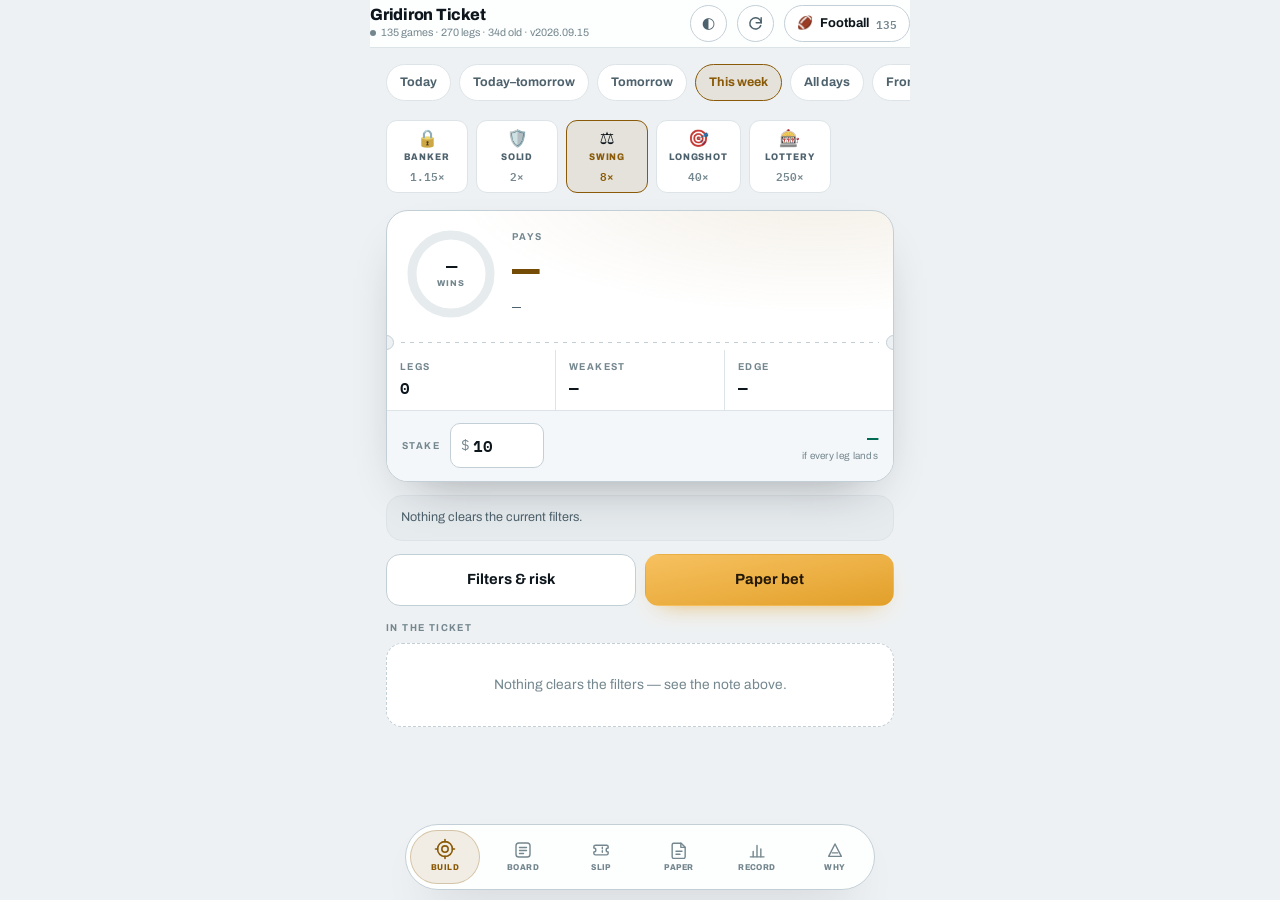
==== commit e81224dd: "parlay board: 2026-11-02" ====
--- a/docs/index.html
+++ b/docs/index.html
@@ -807,7 +807,7 @@
   <div class="body" id="ds-body"></div>
 </div>
 
-<script id="parlay-data" type="application/json">{"generated_utc":"2026-11-01T14:05Z","days":8,"board":{"legs":650,"games":325,"draws":210,"by_tier":{"lock":3,"strong":10,"solid":20,"lean":76,"live":541},"by_league":{"ATP Challenger":88,"College Football":194,"WTA Tennis":58,"ATP Tennis":42,"NFL":54,"Ligue 1":24,"Premier League":24,"La Liga":30,"CFL":4,"Champions League":36,"Bundesliga":22,"Serie A":32,"MLS":42}},"legs":[{"league":"challenger","league_label":"ATP Challenger","event_id":"KXATPCHALLENGERMATCH-26NOV01PERAGU","ticker":"KXATPCHALLENGERMATCH-26NOV01PERAGU-AGU","series":"KXATPCHALLENGERMATCH","kalshi_url":"https://kalshi.com/markets/kxatpchallengermatch/challenger-atp/kxatpchallengermatch-26nov01peragu","game":"Thiago Agustin Pernas vs Federico Aguilar Cardozo","pick":"Federico Aguilar Cardozo","opp":"Thiago Agustin Pernas","draw":false,"home":true,"p":0.985,"ask":0.99,"bid":0.98,"spread":0.01,"drag":0.9949,"vol":10303.43,"oi":8184.86,"close":"2026-11-01T16:00:00Z","date":"2026-11-01","tier":"lock","tier_label":"Lock","emoji":"\ud83d\udd12","flags":[],"notes":"","research":null,"elo_pick":null,"elo_opp":null},{"league":"ncaaf","league_label":"College Football","event_id":"KXNCAAFGAME-26NOV07VMITNTC","ticker":"KXNCAAFGAME-26NOV07VMITNTC-TNTC","series":"KXNCAAFGAME","kalshi_url":"https://kalshi.com/markets/kxncaafgame/college-football-game/kxncaafgame-26nov07vmitntc","game":"VMI vs Tennessee Tech","pick":"Tennessee Tech","opp":"VMI","draw":false,"home":true,"p":0.9752,"ask":0.99,"bid":0.98,"spread":0.01,"drag":0.9851,"vol":4301.83,"oi":4279.82,"close":"2026-11-07T22:30:00Z","date":"2026-11-07","tier":"lock","tier_label":"Lock","emoji":"\ud83d\udd12","flags":[],"notes":"","research":{"checked":true,"pick_health":"no issues found","opp_health":"no issues found","unattributed":[],"headlines":[{"side":"Tennessee Tech","title":"Tennessee Tech Golden Eagles 24 - East Tennessee State Buccaneers 17: Final score, results, recap, box score, stats","source":"Yahoo Sports","date":"Nov 01","watch":false},{"side":"Tennessee Tech","title":"ETSU falls short to Tennessee Tech in Southern Conference football headliner","source":"The Bristol Herald Courier","date":"Nov 01","watch":false},{"side":"Tennessee Tech","title":"ETSU football loses to Tennessee Tech, 24-17","source":"WJHL","date":"Nov 01","watch":false},{"side":"VMI","title":"VMI vs. Chattanooga 10/31/26 - Stream the Game Live - Watch ESPN","source":"ESPN","date":"Nov 01","watch":false},{"side":"VMI","title":"Mocs shake off sluggish start, turnovers to avoid upset against VMI","source":"Chattanooga Times Free Press","date":"Nov 01","watch":false},{"side":"VMI","title":"Postgame Quotes - VMI - University of Tennessee at Chattanooga Athletics","source":"University of Tennessee at Chattanooga Athletics","date":"Nov 01","watch":false}]},"elo_pick":1500.4,"elo_opp":1328.1},{"league":"challenger","league_label":"ATP Challenger","event_id":"KXATPCHALLENGERMATCH-26NOV01TOBBOG","ticker":"KXATPCHALLENGERMATCH-26NOV01TOBBOG-TOB","series":"KXATPCHALLENGERMATCH","kalshi_url":"https://kalshi.com/markets/kxatpchallengermatch/challenger-atp/kxatpchallengermatch-26nov01tobbog","game":"Miguel Tobon vs Enrique Bogo","pick":"Miguel Tobon","opp":"Enrique Bogo","draw":false,"home":false,"p":0.9749,"ask":0.98,"bid":0.96,"spread":0.02,"drag":0.9948,"vol":359.36,"oi":359.36,"close":"2026-11-01T22:00:00Z","date":"2026-11-01","tier":"lock","tier_label":"Lock","emoji":"\ud83d\udd12","flags":[],"notes":"","research":null,"elo_pick":null,"elo_opp":null},{"league":"ncaaf","league_label":"College Football","event_id":"KXNCAAFGAME-26NOV07MVSUJKST","ticker":"KXNCAAFGAME-26NOV07MVSUJKST-JKST","series":"KXNCAAFGAME","kalshi_url":"https://kalshi.com/markets/kxncaafgame/college-football-game/kxncaafgame-26nov07mvsujkst","game":"Mississippi Valley St. vs Jackson St.","pick":"Jackson St.","opp":"Mississippi Valley St.","draw":false,"home":true,"p":0.955,"ask":0.96,"bid":0.95,"spread":0.01,"drag":0.9948,"vol":995.07,"oi":970.07,"close":"2026-11-07T23:00:00Z","date":"2026-11-07","tier":"strong","tier_label":"Strong","emoji":"\ud83d\udcaa","flags":[],"notes":"","research":{"checked":true,"pick_health":"no issues found","opp_health":"no issues found","unattributed":[],"headlines":[{"side":"Jackson St.","title":"Why Ravens Shouldn't Rush Lamar Jackson Back Stream of National Football League","source":"CBS Sports","date":"Oct 31","watch":false}]},"elo_pick":1391.8,"elo_opp":1428.7},{"league":"challenger","league_label":"ATP Challenger","event_id":"KXATPCHALLENGERMATCH-26NOV01DLFBOF","ticker":"KXATPCHALLENGERMATCH-26NOV01DLFBOF-DLF","series":"KXATPCHALLENGERMATCH","kalshi_url":"https://kalshi.com/markets/kxatpchallengermatch/challenger-atp/kxatpchallengermatch-26nov01dlfbof","game":"Santiago De la Fuente vs Faustino Boffelli","pick":"Santiago De la Fuente","opp":"Faustino Boffelli","draw":false,"home":false,"p":0.945,"ask":0.95,"bid":0.94,"spread":0.01,"drag":0.9947,"vol":423.22,"oi":423.22,"close":"2026-11-01T17:10:00Z","date":"2026-11-01","tier":"strong","tier_label":"Strong","emoji":"\ud83d\udcaa","flags":[],"notes":"","research":null,"elo_pick":null,"elo_opp":null},{"league":"challenger","league_label":"ATP Challenger","event_id":"KXATPCHALLENGERMATCH-26NOV01RIBCAR","ticker":"KXATPCHALLENGERMATCH-26NOV01RIBCAR-RIB","series":"KXATPCHALLENGERMATCH","kalshi_url":"https://kalshi.com/markets/kxatpchallengermatch/challenger-atp/kxatpchallengermatch-26nov01ribcar","game":"Franco Ribero vs Mateo Carballo","pick":"Franco Ribero","opp":"Mateo Carballo","draw":false,"home":false,"p":0.9444,"ask":0.94,"bid":0.93,"spread":0.01,"drag":1.0047,"vol":3.12,"oi":3.12,"close":"2026-11-01T18:20:00Z","date":"2026-11-01","tier":"strong","tier_label":"Strong","emoji":"\ud83d\udcaa","flags":[],"notes":"","research":null,"elo_pick":null,"elo_opp":null},{"league":"challenger","league_label":"ATP Challenger","event_id":"KXATPCHALLENGERMATCH-26NOV01BEKDON","ticker":"KXATPCHALLENGERMATCH-26NOV01BEKDON-DON","series":"KXATPCHALLENGERMATCH","kalshi_url":"https://kalshi.com/markets/kxatpchallengermatch/challenger-atp/kxatpchallengermatch-26nov01bekdon","game":"Matthew William Donald vs Marko Bekeni","pick":"Matthew William Donald","opp":"Marko Bekeni","draw":false,"home":true,"p":0.9444,"ask":0.94,"bid":0.93,"spread":0.01,"drag":1.0047,"vol":599.2,"oi":599.2,"close":"2026-11-01T16:40:00Z","date":"2026-11-01","tier":"strong","tier_label":"Strong","emoji":"\ud83d\udcaa","flags":[],"notes":"","research":null,"elo_pick":null,"elo_opp":null},{"league":"ncaaf","league_label":"College Football","event_id":"KXNCAAFGAME-26NOV03TOLSAC","ticker":"KXNCAAFGAME-26NOV03TOLSAC-TOL","series":"KXNCAAFGAME","kalshi_url":"https://kalshi.com/markets/kxncaafgame/college-football-game/kxncaafgame-26nov03tolsac","game":"Toledo vs Sacramento St.","pick":"Toledo","opp":"Sacramento St.","draw":false,"home":false,"p":0.9397,"ask":0.94,"bid":0.93,"spread":0.01,"drag":0.9997,"vol":1785.83,"oi":1155.05,"close":"2026-11-04T03:00:00Z","date":"2026-11-03","tier":"strong","tier_label":"Strong","emoji":"\ud83d\udcaa","flags":[],"notes":"","research":{"checked":true,"pick_health":"no issues found","opp_health":"no issues found","unattributed":[],"headlines":[{"side":"Sacramento St.","title":"Ohio Sacramento St Football","source":"Idaho State Journal","date":"Oct 26","watch":false},{"side":"Toledo","title":"![4K]Toledo Rockets Live Free","source":"Pierce Manufacturing","date":"Oct 31","watch":false},{"side":"Toledo","title":"Earl Barry, 1944-2026: Toledo police officer taught generations of children to stay safe","source":"Toledo Blade","date":"Oct 31","watch":false},{"side":"Toledo","title":"Toledo Playoff Chances: What Toledo Needs \u2014 Week 9","source":"A to Z Sports","date":"Oct 31","watch":false},{"side":"Sacramento St.","title":"Kent St. vs Sacramento St.: Total Points","source":"Coinbase","date":"Oct 31","watch":false}]},"elo_pick":1626.2,"elo_opp":1449.7},{"league":"wta","league_label":"WTA Tennis","event_id":"KXWTAMATCH-26NOV02TJEHUI","ticker":"KXWTAMATCH-26NOV02TJEHUI-TJE","series":"KXWTAMATCH","kalshi_url":"https://kalshi.com/markets/kxwtamatch/wta-tennis-match/kxwtamatch-26nov02tjehui","game":"Janice Tjen vs Katherine Hui","pick":"Janice Tjen","opp":"Katherine Hui","draw":false,"home":false,"p":0.936,"ask":0.96,"bid":0.94,"spread":0.02,"drag":0.975,"vol":752.61,"oi":752.61,"close":"2026-11-02T12:30:00Z","date":"2026-11-02","tier":"strong","tier_label":"Strong","emoji":"\ud83d\udcaa","flags":[],"notes":"","research":{"checked":true,"pick_health":"no issues found","opp_health":"no issues found","unattributed":[],"headlines":[{"side":"Katherine Hui","title":"Katherine Hui vs Bianca Andreescu - Match WTA - Queretaro Open 1970 - Third round","source":"tennismajors.com","date":"Oct 27","watch":false},{"side":"Janice Tjen","title":"Polina Kudermetova, Timofeeva end Venus Williams, Tjen run in Guangzhou semis","source":"WTA Tennis","date":"Oct 31","watch":false},{"side":"Janice Tjen","title":"WTA CHENNAI DRAW, PRIZE MONEY. Tjen, Tagger, Linette, Udvardy are the top seeds","source":"Tennis Tonic","date":"Oct 31","watch":false},{"side":"Janice Tjen","title":"Janice Tjen vs Katherine Hui - Match WTA - Chennai Open 1970 - Third round","source":"tennismajors.com","date":"Oct 31","watch":false},{"side":"Katherine Hui","title":"Janice Tjen vs Katherine Hui - Match WTA - Chennai Open 1970 - Third round","source":"tennismajors.com","date":"Oct 31","watch":false}]},"elo_pick":1494.2,"elo_opp":null},{"league":"atp","league_label":"ATP Tennis","event_id":"KXATPMATCH-26NOV01DEALC","ticker":"KXATPMATCH-26NOV01DEALC-ALC","series":"KXATPMATCH","kalshi_url":"https://kalshi.com/markets/kxatpmatch/atp-tennis-match/kxatpmatch-26nov01dealc","game":"Alex de Minaur vs Carlos Alcaraz","pick":"Carlos Alcaraz","opp":"Alex de Minaur","draw":false,"home":true,"p":0.935,"ask":0.94,"bid":0.93,"spread":0.01,"drag":0.9947,"vol":837125.72,"oi":709896.52,"close":"2026-11-01T16:00:00Z","date":"2026-11-01","tier":"strong","tier_label":"Strong","emoji":"\ud83d\udcaa","flags":[],"notes":"","research":{"checked":true,"pick_health":"no issues found","opp_health":"Flavio Cobolli reveals reason behind tears as Novak Djokovic and Alex De Minaur monitor injury situation","unattributed":[],"headlines":[{"side":"Alex de Minaur","title":"Flavio Cobolli reveals reason behind tears as Novak Djokovic and Alex De Minaur monitor injury situation","source":"Tennis365","date":"Oct 30","watch":true},{"side":"Carlos Alcaraz","title":"Alex De Minaur\u2019s Alexander Zverev Win Delivers Seven-Figure Payday As Carlos Alcaraz & Ben Shelton Miss Out","source":"EssentiallySports","date":"Nov 01","watch":false},{"side":"Alex de Minaur","title":"Alexander Zverev slams Vienna Open conditions after issuing strong complaint during Alex De Minaur loss","source":"Tennis365","date":"Nov 01","watch":false},{"side":"Alex de Minaur","title":"Alex De Minaur\u2019s Alexander Zverev Win Delivers Seven-Figure Payday As Carlos Alcaraz & Ben Shelton Miss Out","source":"\u0634\u0628\u0643\u0629 \u062a\u0648\u0627\u0635\u0644 \u0627\u0644\u0625\u062e\u0628\u0627\u0631\u064a\u0629","date":"Nov 01","watch":false},{"side":"Carlos Alcaraz","title":"Carlos Alcaraz praises breakout compatriot Rafael Jodar after meteoric 2026 rise","source":"Tennis Tonic","date":"Oct 31","watch":false},{"side":"Carlos Alcaraz","title":"Vienna Open: Carlos Alcaraz beats Daniil Medvedev to reach first final as Alex de Minaur stuns Alexander Zverev","source":"Sky Sports","date":"Oct 31","watch":false}]},"elo_pick":1679.7,"elo_opp":1654.0},{"league":"challenger","league_label":"ATP Challenger","event_id":"KXATPCHALLENGERMATCH-26NOV01GAGMEN","ticker":"KXATPCHALLENGERMATCH-26NOV01GAGMEN-GAG","series":"KXATPCHALLENGERMATCH","kalshi_url":"https://kalshi.com/markets/kxatpchallengermatch/challenger-atp/kxatpchallengermatch-26nov01gagmen","game":"Tadeo Meneo vs Lorenzo Gagliardo","pick":"Lorenzo Gagliardo","opp":"Tadeo Meneo","draw":false,"home":false,"p":0.9347,"ask":0.94,"bid":0.92,"spread":0.02,"drag":0.9943,"vol":83.12,"oi":83.12,"close":"2026-11-01T17:10:00Z","date":"2026-11-01","tier":"strong","tier_label":"Strong","emoji":"\ud83d\udcaa","flags":[],"notes":"","research":null,"elo_pick":null,"elo_opp":null},{"league":"challenger","league_label":"ATP Challenger","event_id":"KXATPCHALLENGERMATCH-26NOV01MICURS","ticker":"KXATPCHALLENGERMATCH-26NOV01MICURS-URS","series":"KXATPCHALLENGERMATCH","kalshi_url":"https://kalshi.com/markets/kxatpchallengermatch/challenger-atp/kxatpchallengermatch-26nov01micurs","game":"Vadym Ursu vs Radovan Michalik","pick":"Vadym Ursu","opp":"Radovan Michalik","draw":false,"home":true,"p":0.9347,"ask":0.94,"bid":0.92,"spread":0.02,"drag":0.9943,"vol":1070.21,"oi":1070.21,"close":"2026-11-01T16:40:00Z","date":"2026-11-01","tier":"strong","tier_label":"Strong","emoji":"\ud83d\udcaa","flags":[],"notes":"","research":{"checked":true,"pick_health":"no issues found","opp_health":"no issues found","unattributed":[],"headlines":[{"side":"Vadym Ursu","title":"Ugo Blanchet vs Vadym Ursu \u00b7 Qualifying Round 2 \u00b7 ATP Challenger Brest, France","source":"Tennis.com","date":"Oct 26","watch":false},{"side":"Vadym Ursu","title":"Poritskyy / Ursu vs Geerts / Ruehl \u00b7 Round 1 \u00b7 ATP Challenger Brest, France","source":"Tennis.com","date":"Oct 29","watch":false}]},"elo_pick":null,"elo_opp":null},{"league":"challenger","league_label":"ATP Challenger","event_id":"KXATPCHALLENGERMATCH-26NOV01MPEGHA","ticker":"KXATPCHALLENGERMATCH-26NOV01MPEGHA-MPE","series":"KXATPCHALLENGERMATCH","kalshi_url":"https://kalshi.com/markets/kxatpchallengermatch/challenger-atp/kxatpchallengermatch-26nov01mpegha","game":"Giovanni Mpetshi Perricard vs Yanis Ghazouani Durand","pick":"Giovanni Mpetshi Perricard","opp":"Yanis Ghazouani Durand","draw":false,"home":false,"p":0.925,"ask":0.93,"bid":0.92,"spread":0.01,"drag":0.9946,"vol":1410.6,"oi":1336.36,"close":"2026-11-01T15:30:00Z","date":"2026-11-01","tier":"strong","tier_label":"Strong","emoji":"\ud83d\udcaa","flags":[],"notes":"","research":{"checked":true,"pick_health":"no issues found","opp_health":"no issues found","unattributed":[],"headlines":[{"side":"Giovanni Mpetshi Perricard","title":"Fils on facing his 'brother' Mpetshi Perricard in Basel & helping him in tough season","source":"ATP Tour","date":"Oct 26","watch":false}]},"elo_pick":null,"elo_opp":null},{"league":"wta","league_label":"WTA Tennis","event_id":"KXWTAMATCH-26NOV01WANKAR","ticker":"KXWTAMATCH-26NOV01WANKAR-WAN","series":"KXWTAMATCH","kalshi_url":"https://kalshi.com/markets/kxwtamatch/wta-tennis-match/kxwtamatch-26nov01wankar","game":"Xinyu Wang vs Adithya Karunaratne","pick":"Xinyu Wang","opp":"Adithya Karunaratne","draw":false,"home":false,"p":0.915,"ask":0.92,"bid":0.91,"spread":0.01,"drag":0.9946,"vol":16.01,"oi":16.01,"close":"2026-11-02T05:00:00Z","date":"2026-11-01","tier":"solid","tier_label":"Solid","emoji":"\u2705","flags":[],"notes":"","research":{"checked":true,"pick_health":"no issues found","opp_health":"no issues found","unattributed":[],"headlines":[{"side":"Xinyu Wang","title":"Xinyu Wang vs Adithya Karunaratne \u00b7 Round 1 \u00b7 WTA Hong Kong","source":"Tennis.com","date":"Nov 01","watch":false},{"side":"Xinyu Wang","title":"LIVE RANKINGS. Wang rises as Karunaratne awaits in Hong Kong","source":"Tennis Tonic","date":"Nov 01","watch":false},{"side":"Adithya Karunaratne","title":"Xinyu Wang vs Adithya Karunaratne \u00b7 Round 1 \u00b7 WTA Hong Kong","source":"Tennis.com","date":"Nov 01","watch":false},{"side":"Adithya Karunaratne","title":"LIVE RANKINGS. Wang rises as Karunaratne awaits in Hong Kong","source":"Tennis Tonic","date":"Nov 01","watch":false},{"side":"Adithya Karunaratne","title":"LIVE RANKINGS. Karunaratne down right before taking on Wang in Hong Kong","source":"Tennis Tonic","date":"Nov 01","watch":false},{"side":"Xinyu Wang","title":"Xinyu Wang vs Adithya Karunaratne - Match WTA - Prudential Hong Kong Tennis Open 1970 - Third round","source":"tennismajors.com","date":"Oct 31","watch":false}]},"elo_pick":1471.5,"elo_opp":null},{"league":"challenger","league_label":"ATP Challenger","event_id":"KXATPCHALLENGERMATCH-26NOV01ZORMIS","ticker":"KXATPCHALLENGERMATCH-26NOV01ZORMIS-MIS","series":"KXATPCHALLENGERMATCH","kalshi_url":"https://kalshi.com/markets/kxatpchallengermatch/challenger-atp/kxatpchallengermatch-26nov01zormis","game":"Marcelo Zormann vs Filip Misolic","pick":"Filip Misolic","opp":"Marcelo Zormann","draw":false,"home":true,"p":0.915,"ask":0.92,"bid":0.91,"spread":0.01,"drag":0.9946,"vol":620.88,"oi":620.88,"close":"2026-11-02T00:20:00Z","date":"2026-11-01","tier":"solid","tier_label":"Solid","emoji":"\u2705","flags":[],"notes":"","research":{"checked":true,"pick_health":"no issues found","opp_health":"no issues found","unattributed":[],"headlines":[{"side":"Filip Misolic","title":"J.Alejandro Hernandez beats F.Misolic - Guayaquil Challenger 2026 - score","source":"Tennis Tonic","date":"Oct 26","watch":false}]},"elo_pick":null,"elo_opp":null},{"league":"challenger","league_label":"ATP Challenger","event_id":"KXATPCHALLENGERMATCH-26NOV01SCHSCH2","ticker":"KXATPCHALLENGERMATCH-26NOV01SCHSCH2-SCH2","series":"KXATPCHALLENGERMATCH","kalshi_url":"https://kalshi.com/markets/kxatpchallengermatch/challenger-atp/kxatpchallengermatch-26nov01schsch2","game":"Joao Eduardo Schiessl vs Gabriel Schenekenberg","pick":"Joao Eduardo Schiessl","opp":"Gabriel Schenekenberg","draw":false,"home":true,"p":0.915,"ask":0.93,"bid":0.9,"spread":0.03,"drag":0.9839,"vol":0,"oi":0,"close":"2026-11-01T23:10:00Z","date":"2026-11-01","tier":"solid","tier_label":"Solid","emoji":"\u2705","flags":[],"notes":"","research":null,"elo_pick":null,"elo_opp":null},{"league":"challenger","league_label":"ATP Challenger","event_id":"KXATPCHALLENGERMATCH-26NOV01MILCHA","ticker":"KXATPCHALLENGERMATCH-26NOV01MILCHA-MIL","series":"KXATPCHALLENGERMATCH","kalshi_url":"https://kalshi.com/markets/kxatpchallengermatch/challenger-atp/kxatpchallengermatch-26nov01milcha","game":"Daniel Milavsky vs Joshua Charlton","pick":"Daniel Milavsky","opp":"Joshua Charlton","draw":false,"home":false,"p":0.915,"ask":0.92,"bid":0.91,"spread":0.01,"drag":0.9946,"vol":17.01,"oi":17.01,"close":"2026-11-01T19:10:00Z","date":"2026-11-01","tier":"solid","tier_label":"Solid","emoji":"\u2705","flags":[],"notes":"","research":null,"elo_pick":null,"elo_opp":null},{"league":"ncaaf","league_label":"College Football","event_id":"KXNCAAFGAME-26NOV07RICEUNT","ticker":"KXNCAAFGAME-26NOV07RICEUNT-UNT","series":"KXNCAAFGAME","kalshi_url":"https://kalshi.com/markets/kxncaafgame/college-football-game/kxncaafgame-26nov07riceunt","game":"North Texas vs Rice","pick":"North Texas","opp":"Rice","draw":false,"home":true,"p":0.9141,"ask":0.92,"bid":0.89,"spread":0.03,"drag":0.9936,"vol":817.38,"oi":407.95,"close":"2026-11-07T23:00:00Z","date":"2026-11-07","tier":"solid","tier_label":"Solid","emoji":"\u2705","flags":[],"notes":"","research":{"checked":true,"pick_health":"no issues found","opp_health":"Week 8 Fantasy Football Rankings For All Positions: Rashee Rice And Lamar Jackson Rise As They Overcome Injury","unattributed":[],"headlines":[{"side":"Rice","title":"Week 8 Fantasy Football Rankings For All Positions: Rashee Rice And Lamar Jackson Rise As They Overcome Injury","source":"Yahoo Sports","date":"Oct 30","watch":true},{"side":"North Texas","title":"Texas college football rankings: Texas Tech is back at No. 1 over Longhorns","source":"Houston Chronicle","date":"Nov 01","watch":false},{"side":"Rice","title":"Rice hosts Houston Christian in season opener","source":"FOX Sports","date":"Nov 01","watch":false},{"side":"North Texas","title":"Growth of Asian-American population has reached North Texas football fields","source":"Dallas News","date":"Oct 30","watch":false},{"side":"North Texas","title":"North Texas outduels Florida Atlantic 48-41 in offensive fireworks show","source":"Yahoo Sports","date":"Oct 30","watch":false},{"side":"Rice","title":"When is Utah vs BYU? Holy War set for next weekend with ticket prices near $500","source":"USA Today","date":"Oct 31","watch":false}]},"elo_pick":1714.8,"elo_opp":1365.4},{"league":"ncaaf","league_label":"College Football","event_id":"KXNCAAFGAME-26NOV07PRSTMONT","ticker":"KXNCAAFGAME-26NOV07PRSTMONT-MONT","series":"KXNCAAFGAME","kalshi_url":"https://kalshi.com/markets/kxncaafgame/college-football-game/kxncaafgame-26nov07prstmont","game":"Portland St. vs Montana","pick":"Montana","opp":"Portland St.","draw":false,"home":true,"p":0.9104,"ask":0.93,"bid":0.9,"spread":0.03,"drag":0.979,"vol":378.54,"oi":378.54,"close":"2026-11-07T23:00:00Z","date":"2026-11-07","tier":"solid","tier_label":"Solid","emoji":"\u2705","flags":[],"notes":"","research":{"checked":true,"pick_health":"no issues found","opp_health":"no issues found","unattributed":[],"headlines":[{"side":"Montana","title":"Photos: Montana Tech football crushes Rocky Mountain College","source":"406 Sports","date":"Nov 01","watch":false},{"side":"Montana","title":"Montana vs. Eastern Washington","source":"ESPN","date":"Nov 01","watch":false},{"side":"Portland St.","title":"Nov. 21 Portland St vs. EWU Football Tickets","source":"Rip City Radio 620 Portland","date":"Nov 01","watch":false},{"side":"Montana","title":"Montana tops Eastern Washington 42-33 behind Keali'i Ah Yat's 4 TDs","source":"CBS Sports","date":"Oct 31","watch":false}]},"elo_pick":1595.8,"elo_opp":1369.5},{"league":"ncaaf","league_label":"College Football","event_id":"KXNCAAFGAME-26NOV07CLMBHARV","ticker":"KXNCAAFGAME-26NOV07CLMBHARV-HARV","series":"KXNCAAFGAME","kalshi_url":"https://kalshi.com/markets/kxncaafgame/college-football-game/kxncaafgame-26nov07clmbharv","game":"Harvard vs Columbia","pick":"Harvard","opp":"Columbia","draw":false,"home":true,"p":0.905,"ask":0.92,"bid":0.89,"spread":0.03,"drag":0.9837,"vol":22.06,"oi":13.06,"close":"2026-11-07T21:00:00Z","date":"2026-11-07","tier":"solid","tier_label":"Solid","emoji":"\u2705","flags":[],"notes":"","research":{"checked":true,"pick_health":"no issues found","opp_health":"no issues found","unattributed":[],"headlines":[{"side":"Harvard","title":"[[[NCAA^Sports]] Harvard Crimson vs Dartmouth Big Green \uff2c\uff29\uff36\uff25","source":"Port of Rotterdam","date":"Oct 30","watch":false},{"side":"Harvard","title":"Dartmouth upsets No. 13 Harvard to share Ivy League lead","source":"CBS Sports","date":"Oct 31","watch":false},{"side":"Columbia","title":"[!LIVESTREAMs!]Tv] Columbia vs Yale Bulldogs \ud835\udc0b\ud835\udc08\ud835\udc15\ud835\udc04 \uff4f\uff4e\uff4c\uff49\uff4e\uff45 01 November 2026 Stream","source":"Port of Rotterdam","date":"Oct 31","watch":false},{"side":"Columbia","title":"~~@*[[[Total Sportek!!]]>>] Columbia College Football \ud835\udc0b\ud835\udc08\ud835\udc15\ud835\udc04 \uff33\uff54\uff52\uff45\uff41\uff4d","source":"Port of Rotterdam","date":"Oct 31","watch":false},{"side":"Columbia","title":"!+[Here's Way To Watch]\" Columbia College Football Live Free NCAA College Football","source":"Port of Rotterdam","date":"Oct 31","watch":false}]},"elo_pick":1548.7,"elo_opp":1501.2},{"league":"ncaaf","league_label":"College Football","event_id":"KXNCAAFGAME-26NOV07YSUMURR","ticker":"KXNCAAFGAME-26NOV07YSUMURR-YSU","series":"KXNCAAFGAME","kalshi_url":"https://kalshi.com/markets/kxncaafgame/college-football-game/kxncaafgame-26nov07ysumurr","game":"Youngstown St. vs Murray St.","pick":"Youngstown St.","opp":"Murray St.","draw":false,"home":false,"p":0.9045,"ask":0.92,"bid":0.88,"spread":0.04,"drag":0.9832,"vol":80.47,"oi":80.47,"close":"2026-11-07T22:00:00Z","date":"2026-11-07","tier":"solid","tier_label":"Solid","emoji":"\u2705","flags":[],"notes":"","research":{"checked":true,"pick_health":"no issues found","opp_health":"no issues found","unattributed":[],"headlines":[{"side":"Youngstown St.","title":"Youngstown State 31-28 North Dakota (Oct 31, 2026) Game Recap","source":"ESPN","date":"Oct 31","watch":false},{"side":"Youngstown St.","title":"Late rally lifts No. 4/4 Youngstown State past No. 9/11 North Dakota, 31-28 - University of North Dakota Athletics","source":"University of North Dakota Athletics","date":"Oct 31","watch":false},{"side":"Youngstown St.","title":"FOX-TV: Youngstown St vs North Dakota NCAA College Football Live free","source":"Port of Rotterdam","date":"Oct 31","watch":false},{"side":"Murray St.","title":"Murray State Racers 14 - Illinois State Redbirds 35: Final score, results, recap, box score, stats","source":"Yahoo Sports","date":"Oct 31","watch":false},{"side":"Murray St.","title":"Illinois State 35-14 Murray State (Oct 31, 2026) Game Recap","source":"ESPN","date":"Oct 31","watch":false}]},"elo_pick":1452.6,"elo_opp":1239.0},{"league":"challenger","league_label":"ATP Challenger","event_id":"KXATPCHALLENGERMATCH-26NOV01VALTAB","ticker":"KXATPCHALLENGERMATCH-26NOV01VALTAB-TAB","series":"KXATPCHALLENGERMATCH","kalshi_url":"https://kalshi.com/markets/kxatpchallengermatch/challenger-atp/kxatpchallengermatch-26nov01valtab","game":"Rocco Valente vs Ryo Tabata","pick":"Ryo Tabata","opp":"Rocco Valente","draw":false,"home":true,"p":0.895,"ask":0.9,"bid":0.89,"spread":0.01,"drag":0.9944,"vol":21537.06,"oi":21007.82,"close":"2026-11-01T16:00:00Z","date":"2026-11-01","tier":"solid","tier_label":"Solid","emoji":"\u2705","flags":[],"notes":"","research":null,"elo_pick":null,"elo_opp":null},{"league":"ncaaf","league_label":"College Football","event_id":"KXNCAAFGAME-26NOV07UTRGVNWST","ticker":"KXNCAAFGAME-26NOV07UTRGVNWST-UTRGV","series":"KXNCAAFGAME","kalshi_url":"https://kalshi.com/markets/kxncaafgame/college-football-game/kxncaafgame-26nov07utrgvnwst","game":"UT Rio Grande Valley vs Northwestern St.","pick":"UT Rio Grande Valley","opp":"Northwestern St.","draw":false,"home":false,"p":0.885,"ask":0.91,"bid":0.86,"spread":0.05,"drag":0.9725,"vol":0,"oi":0,"close":"2026-11-07T22:00:00Z","date":"2026-11-07","tier":"solid","tier_label":"Solid","emoji":"\u2705","flags":[],"notes":"","research":{"checked":true,"pick_health":"no issues found","opp_health":"no issues found","unattributed":[],"headlines":[{"side":"UT Rio Grande Valley","title":"Lamar 52-23 UT Rio Grande Valley (1 Nov, 2026) Game Recap","source":"ESPN","date":"Nov 01","watch":false},{"side":"UT Rio Grande Valley","title":"Lamar vs. UT Rio Grande Valley","source":"ESPN","date":"Nov 01","watch":false},{"side":"UT Rio Grande Valley","title":"Lamar Cardinals 52 - UT Rio Grande Valley Vaqueros 23: Final score, results, recap, box score, stats","source":"Yahoo Sports","date":"Nov 01","watch":false},{"side":"Northwestern St.","title":"After strong preseason, Baylor ready to prove mettle vs. Northwestern St.","source":"98.1 The Sports Animal","date":"Oct 28","watch":false},{"side":"Northwestern St.","title":"Volleyball falls on road to No. 24 Northwestern","source":"St. Olaf College Athletics","date":"Oct 29","watch":false}]},"elo_pick":1469.3,"elo_opp":1294.2},{"league":"wta","league_label":"WTA Tennis","event_id":"KXWTAMATCH-26NOV02YAMWAL","ticker":"KXWTAMATCH-26NOV02YAMWAL-WAL","series":"KXWTAMATCH","kalshi_url":"https://kalshi.com/markets/kxwtamatch/wta-tennis-match/kxwtamatch-26nov02yamwal","game":"Sahaja Yamalapalli vs Simona Waltert","pick":"Simona Waltert","opp":"Sahaja Yamalapalli","draw":false,"home":true,"p":0.88,"ask":0.89,"bid":0.87,"spread":0.02,"drag":0.9888,"vol":991.0,"oi":991.0,"close":"2026-11-02T12:30:00Z","date":"2026-11-02","tier":"solid","tier_label":"Solid","emoji":"\u2705","flags":[],"notes":"","research":{"checked":true,"pick_health":"no issues found","opp_health":"no issues found","unattributed":[],"headlines":[{"side":"Simona Waltert","title":"Simona Waltert vs Jil Teichmann \u00b7 Round 1 \u00b7 WTA Guangzhou","source":"Tennis.com","date":"Oct 27","watch":false},{"side":"Simona Waltert","title":"Simona Waltert vs Jil Teichmann - Match WTA - Guangzhou Open 1970 - Third round","source":"tennismajors.com","date":"Oct 27","watch":false},{"side":"Simona Waltert","title":"Sahaja Yamalapalli vs Simona Waltert - Match WTA - Chennai Open 1970 - Third round","source":"www.tennismajors.com","date":"Oct 31","watch":false},{"side":"Sahaja Yamalapalli","title":"Sahaja Yamalapalli vs Simona Waltert - Match WTA - Chennai Open 1970 - Third round","source":"www.tennismajors.com","date":"Oct 31","watch":false},{"side":"Sahaja Yamalapalli","title":"Indian Tennis Hopes At Chennai Open: Adkar, Yamalapalli, Revathi Draw Tough Opponents","source":"Rediff","date":"Oct 31","watch":false}]},"elo_pick":1430.9,"elo_opp":null},{"league":"ncaaf","league_label":"College Football","event_id":"KXNCAAFGAME-26NOV07MOREMRST","ticker":"KXNCAAFGAME-26NOV07MOREMRST-MRST","series":"KXNCAAFGAME","kalshi_url":"https://kalshi.com/markets/kxncaafgame/college-football-game/kxncaafgame-26nov07moremrst","game":"Marist vs Morehead St.","pick":"Marist","opp":"Morehead St.","draw":false,"home":true,"p":0.8776,"ask":0.91,"bid":0.81,"spread":0.1,"drag":0.9643,"vol":0,"oi":0,"close":"2026-11-07T20:00:00Z","date":"2026-11-07","tier":"solid","tier_label":"Solid","emoji":"\u2705","flags":[],"notes":"","research":{"checked":true,"pick_health":"no issues found","opp_health":"no issues found","unattributed":[],"headlines":[{"side":"Marist","title":"San Diego 41-40 Marist (Oct 31, 2026) Game Recap","source":"ESPN","date":"Oct 31","watch":false},{"side":"Marist","title":"[!LIVESTREAMs!]Tv] Marist - San Diego Streaming: \ud835\udc0b\ud835\udc08\ud835\udc15\ud835\udc04 \uff26\uff52\uff45\uff45 \uff33\uff54\uff52\uff45\uff41\uff4d\uff53 \uff2f\uff2e \uff34\uff56 \uff23\uff48\uff41\uff4e\uff4e\uff45\uff4c 01 November 2026 Stream","source":"Villa de la Orotava","date":"Oct 31","watch":false},{"side":"Marist","title":"[!LIVESTREAMs!]Tv] Marist vs. San Diego \ud835\udc0b\ud835\udc08\ud835\udc15\ud835\udc04 \uff33\uff54\uff52\uff45\uff41\uff4d\uff53 \uff2f\uff2e \uff34\uff56 \uff23\uff48\uff41\uff4e\uff4e\uff45\uff4c free 01.11.2026 Stream","source":"Villa de la Orotava","date":"Oct 31","watch":false}]},"elo_pick":1487.9,"elo_opp":1434.7},{"league":"ncaaf","league_label":"College Football","event_id":"KXNCAAFGAME-26NOV07BSUCSU","ticker":"KXNCAAFGAME-26NOV07BSUCSU-BSU","series":"KXNCAAFGAME","kalshi_url":"https://kalshi.com/markets/kxncaafgame/college-football-game/kxncaafgame-26nov07bsucsu","game":"Colorado St. vs Boise St.","pick":"Boise St.","opp":"Colorado St.","draw":false,"home":false,"p":0.87,"ask":0.89,"bid":0.85,"spread":0.04,"drag":0.9775,"vol":256.76,"oi":236.48,"close":"2026-11-08T02:00:00Z","date":"2026-11-07","tier":"solid","tier_label":"Solid","emoji":"\u2705","flags":[],"notes":"","research":{"checked":true,"pick_health":"no issues found","opp_health":"no issues found","unattributed":[],"headlines":[{"side":"Boise St.","title":"Texas State Boise St Football","source":"Cleburne Times-Review","date":"Nov 01","watch":false},{"side":"Boise St.","title":"No. 20 Boise State rallies to beat Texas State 46-45 after blowing a 25-point halftime lead","source":"Daily Jefferson County Union","date":"Nov 01","watch":false},{"side":"Boise St.","title":"Boise St Playoff Chances: What Boise St Needs \u2014 Week 9","source":"A to Z Sports","date":"Nov 01","watch":false},{"side":"Colorado St.","title":"Photo Gallery: Colorado St-Utah St Football","source":"The Herald Journal","date":"Nov 01","watch":false},{"side":"Colorado St.","title":"Colorado State Rams 14 - Utah State Aggies 31: Final score, results, recap, box score, stats","source":"Yahoo Sports","date":"Nov 01","watch":false},{"side":"Colorado St.","title":"Utah State 31-14 Colorado State (1 Nov, 2026) Game Recap","source":"ESPN Singapore","date":"Oct 31","watch":false}]},"elo_pick":1744.6,"elo_opp":1398.0},{"league":"challenger","league_label":"ATP Challenger","event_id":"KXATPCHALLENGERMATCH-26NOV01SOULEI","ticker":"KXATPCHALLENGERMATCH-26NOV01SOULEI-LEI","series":"KXATPCHALLENGERMATCH","kalshi_url":"https://kalshi.com/markets/kxatpchallengermatch/challenger-atp/kxatpchallengermatch-26nov01soulei","game":"Andre Souza vs Wilson Leite","pick":"Wilson Leite","opp":"Andre Souza","draw":false,"home":true,"p":0.8663,"ask":0.88,"bid":0.87,"spread":0.01,"drag":0.9845,"vol":2.94,"oi":2.94,"close":"2026-11-01T22:00:00Z","date":"2026-11-01","tier":"solid","tier_label":"Solid","emoji":"\u2705","flags":[],"notes":"","research":null,"elo_pick":null,"elo_opp":null},{"league":"nfl","league_label":"NFL","event_id":"KXNFLGAME-26NOV01TENCIN","ticker":"KXNFLGAME-26NOV01TENCIN-CIN","series":"KXNFLGAME","kalshi_url":"https://kalshi.com/markets/kxnflgame/professional-football-game/kxnflgame-26nov01tencin","game":"Tennessee vs Cincinnati","pick":"Cincinnati","opp":"Tennessee","draw":false,"home":true,"p":0.865,"ask":0.87,"bid":0.86,"spread":0.01,"drag":0.9943,"vol":790918.95,"oi":720210.13,"close":"2026-11-01T21:00:00Z","date":"2026-11-01","tier":"solid","tier_label":"Solid","emoji":"\u2705","flags":[],"notes":"","research":{"checked":true,"pick_health":"no issues found","opp_health":"no issues found","unattributed":[],"headlines":[{"side":"Cincinnati","title":"Tennessee Titans @ Cincinnati Bengals: Live game updates, stats, play-by-play","source":"Yahoo Sports","date":"Nov 01","watch":false},{"side":"Cincinnati","title":"What channel is the Cincinnati Bengals game on in Columbus area?","source":"The Columbus Dispatch","date":"Nov 01","watch":false},{"side":"Cincinnati","title":"Can Cincinnati Bearcats football win in November?","source":"Yahoo Sports","date":"Nov 01","watch":false},{"side":"Tennessee","title":"Will Tennessee Titans' John Franklin-Myers play in Week 8?","source":"Yahoo Sports","date":"Nov 01","watch":false},{"side":"Tennessee","title":"Football Blanks Tennessee State Behind Dominant Defensive Effort","source":"Lindenwood University Athletics","date":"Oct 31","watch":false},{"side":"Tennessee","title":"Tennessee Titans at Cincinnati Bengals: Behind Enemy Lines","source":"Titans Wire","date":"Oct 31","watch":false}]},"elo_pick":1567.1,"elo_opp":1270.6},{"league":"ncaaf","league_label":"College Football","event_id":"KXNCAAFGAME-26NOV07RUTGWIS","ticker":"KXNCAAFGAME-26NOV07RUTGWIS-WIS","series":"KXNCAAFGAME","kalshi_url":"https://kalshi.com/markets/kxncaafgame/college-football-game/kxncaafgame-26nov07rutgwis","game":"Wisconsin vs Rutgers","pick":"Wisconsin","opp":"Rutgers","draw":false,"home":true,"p":0.8607,"ask":0.88,"bid":0.85,"spread":0.03,"drag":0.9781,"vol":40.66,"oi":40.66,"close":"2026-11-07T23:00:00Z","date":"2026-11-07","tier":"solid","tier_label":"Solid","emoji":"\u2705","flags":[],"notes":"","research":{"checked":true,"pick_health":"Iowa Football Report Card: Hawkeyes Return to Honor Roll Against Wisconsin","opp_health":"Rutgers QB Situation Settled: AJ Surace To Start Against Michigan, KJ Duff Will Play Through Injury; Michigan football has big injury questions heading into Rutgers game","unattributed":[],"headlines":[{"side":"Wisconsin","title":"Iowa Football Report Card: Hawkeyes Return to Honor Roll Against Wisconsin","source":"Sports Illustrated","date":"Nov 01","watch":true},{"side":"Rutgers","title":"Rutgers QB Situation Settled: AJ Surace To Start Against Michigan, KJ Duff Will Play Through Injury","source":"Yahoo Sports","date":"Oct 31","watch":true},{"side":"Rutgers","title":"Michigan football has big injury questions heading into Rutgers game","source":"Yahoo Sports","date":"Oct 31","watch":true},{"side":"Rutgers","title":"Michigan Football Injury Report: 3 DL are game-time decisions vs Rutgers","source":"Yahoo Sports","date":"Oct 31","watch":true},{"side":"Wisconsin","title":"Sam Houston fires former Wisconsin Badgers offensive coordinator","source":"Yahoo Sports","date":"Nov 01","watch":false},{"side":"Wisconsin","title":"3 optimal developments from Iowa's 30-0 rout of Wisconsin | Leistikow","source":"Hawk Central","date":"Nov 01","watch":false}]},"elo_pick":1538.6,"elo_opp":1456.9},{"league":"ligue1","league_label":"Ligue 1","event_id":"KXLIGUE1GAME-26NOV07PSGEST","ticker":"KXLIGUE1GAME-26NOV07PSGEST-PSG","series":"KXLIGUE1GAME","kalshi_url":"https://kalshi.com/markets/kxligue1game/ligue-1-game/kxligue1game-26nov07psgest","game":"PSG vs Troyes","pick":"PSG","opp":"Troyes","draw":true,"home":true,"p":0.8607,"ask":0.87,"bid":0.86,"spread":0.01,"drag":0.9893,"vol":2575.81,"oi":1469.94,"close":"2026-11-07T22:45:00Z","date":"2026-11-07","tier":"solid","tier_label":"Solid","emoji":"\u2705","flags":[],"notes":"","research":{"checked":true,"pick_health":"Le Havre vs. PSG Confirmed Lineup and Team News: How & Where To Watch Ligue 1 Match?; Le Havre vs PSG Lineups, Prediction, Betting Picks & Odds","opp_health":"Troyes vs Le Mans Prediction, Betting Tips, Lineups & Odds | 31 Oct 2026; Troyes vs Le Mans Lineups - Ligue 1 2026/27","unattributed":[],"headlines":[{"side":"Troyes","title":"Troyes vs Le Mans Prediction, Betting Tips, Lineups & Odds | 31 Oct 2026","source":"Sportsgambler","date":"Nov 01","watch":true},{"side":"Troyes","title":"Troyes vs Le Mans Lineups - Ligue 1 2026/27","source":"BeSoccer Livescore","date":"Nov 01","watch":true},{"side":"PSG","title":"Le Havre vs. PSG Confirmed Lineup and Team News: How & Where To Watch Ligue 1 Match?","source":"AOL.com","date":"Oct 30","watch":true},{"side":"PSG","title":"Le Havre vs PSG Lineups, Prediction, Betting Picks & Odds","source":"Oddschecker","date":"Oct 30","watch":true},{"side":"PSG","title":"Le Havre vs PSG: Lineups, Prediction, Odds & Bet Builder Tip","source":"WhoScored.com","date":"Oct 30","watch":true},{"side":"Troyes","title":"Troyes vs Le Mans match lineup | Ligue 1 \u00b7 31 Oct 2026","source":"YSscores","date":"Oct 31","watch":true}]},"elo_pick":1753.6,"elo_opp":1469.2},{"league":"ncaaf","league_label":"College Football","event_id":"KXNCAAFGAME-26NOV07NCATMONM","ticker":"KXNCAAFGAME-26NOV07NCATMONM-MONM","series":"KXNCAAFGAME","kalshi_url":"https://kalshi.com/markets/kxncaafgame/college-football-game/kxncaafgame-26nov07ncatmonm","game":"North Carolina A&T vs Monmouth","pick":"Monmouth","opp":"North Carolina A&T","draw":false,"home":true,"p":0.8586,"ask":0.89,"bid":0.81,"spread":0.08,"drag":0.9647,"vol":0,"oi":0,"close":"2026-11-07T20:00:00Z","date":"2026-11-07","tier":"solid","tier_label":"Solid","emoji":"\u2705","flags":[],"notes":"","research":{"checked":true,"pick_health":"\u200d\u200d\u200d(LIVESTREAMs)NFL! Monmouth (IL) vs Illinois College \ud835\udc0b\ud835\udc08\ud835\udc15\ud835\udc04 \ud835\udc12\ud835\udc2d\ud835\udc2b\ud835\udc1e\ud835\udc1a\ud835\udc26 \uff34\uff56 \uff23\uff48\uff41\uff4e\uff4e\uff45\uff4c 31 October 2026","opp_health":"no issues found","unattributed":[],"headlines":[{"side":"Monmouth","title":"\u200d\u200d\u200d(LIVESTREAMs)NFL! Monmouth (IL) vs Illinois College \ud835\udc0b\ud835\udc08\ud835\udc15\ud835\udc04 \ud835\udc12\ud835\udc2d\ud835\udc2b\ud835\udc1e\ud835\udc1a\ud835\udc26 \uff34\uff56 \uff23\uff48\uff41\uff4e\uff4e\uff45\uff4c 31 October 2026","source":"Villa de la Orotava","date":"Oct 31","watch":true},{"side":"Monmouth","title":"Trick & Treat: Unique formations spark Monmouth football to 6th straight win","source":"Asbury Park Press","date":"Nov 01","watch":false},{"side":"North Carolina A&T","title":"Greensboro, NC: On-Field Brawl Erupts After North Carolina A&T Defeats Elon 13-10","source":"theunionstar.com","date":"Nov 01","watch":false},{"side":"North Carolina A&T","title":"Elon Apologizes After Football Fight in Greensboro, North Carolina","source":"cedarnews.net","date":"Nov 01","watch":false},{"side":"North Carolina A&T","title":"Fight breaks out between North Carolina A&T and Elon after homecoming football game","source":"WXII","date":"Nov 01","watch":false},{"side":"Monmouth","title":"Monmouth runs past Bryant to secure first 6-0 CAA start","source":"CBS Sports","date":"Oct 31","watch":false}]},"elo_pick":1508.6,"elo_opp":1354.8},{"league":"ncaaf","league_label":"College Football","event_id":"KXNCAAFGAME-26NOV07ULMARST","ticker":"KXNCAAFGAME-26NOV07ULMARST-ARST","series":"KXNCAAFGAME","kalshi_url":"https://kalshi.com/markets/kxncaafgame/college-football-game/kxncaafgame-26nov07ulmarst","game":"Louisiana-Monroe vs Arkansas St.","pick":"Arkansas St.","opp":"Louisiana-Monroe","draw":false,"home":true,"p":0.8564,"ask":0.88,"bid":0.79,"spread":0.09,"drag":0.9732,"vol":0.57,"oi":0.57,"close":"2026-11-07T23:00:00Z","date":"2026-11-07","tier":"solid","tier_label":"Solid","emoji":"\u2705","flags":[],"notes":"","research":{"checked":true,"pick_health":"no issues found","opp_health":"no issues found","unattributed":[],"headlines":[{"side":"Louisiana-Monroe","title":"Southern Miss Golden Eagles 35 - Louisiana-Monroe Warhawks 21: Final score, results, recap, box score, stats","source":"Yahoo Sports","date":"Nov 01","watch":false},{"side":"Louisiana-Monroe","title":"How Southern Miss football responded when things got tight vs UL Monroe","source":"Yahoo Sports","date":"Nov 01","watch":false},{"side":"Louisiana-Monroe","title":"UL-Monroe football's comeback falls short in loss to Southern Miss","source":"The News-Star","date":"Nov 01","watch":false}]},"elo_pick":1522.0,"elo_opp":1432.5},{"league":"ncaaf","league_label":"College Football","event_id":"KXNCAAFGAME-26NOV07HAMPELON","ticker":"KXNCAAFGAME-26NOV07HAMPELON-ELON","series":"KXNCAAFGAME","kalshi_url":"https://kalshi.com/markets/kxncaafgame/college-football-game/kxncaafgame-26nov07hampelon","game":"Hampton vs Elon","pick":"Elon","opp":"Hampton","draw":false,"home":true,"p":0.8564,"ask":0.9,"bid":0.83,"spread":0.07,"drag":0.9516,"vol":63.11,"oi":63.11,"close":"2026-11-07T22:00:00Z","date":"2026-11-07","tier":"solid","tier_label":"Solid","emoji":"\u2705","flags":[],"notes":"","research":{"checked":true,"pick_health":"no issues found","opp_health":"Messiah Hampton ruled out for Oregon again ahead of Northwestern game","unattributed":[],"headlines":[{"side":"Hampton","title":"Messiah Hampton ruled out for Oregon again ahead of Northwestern game","source":"OregonLive.com","date":"Oct 31","watch":true},{"side":"Elon","title":"Greensboro, NC: On-Field Brawl Erupts After North Carolina A&T Defeats Elon 13-10","source":"theunionstar.com","date":"Nov 01","watch":false},{"side":"Elon","title":"Elon Apologizes After Football Fight in Greensboro, North Carolina","source":"cedarnews.net","date":"Nov 01","watch":false},{"side":"Elon","title":"Fight breaks out between North Carolina A&T and Elon after homecoming football game","source":"WXII","date":"Nov 01","watch":false},{"side":"Hampton","title":"Omarion Hampton Fantasy Football Start or Sit Advice for Week 8","source":"DraftKings Network","date":"Nov 01","watch":false},{"side":"Hampton","title":"Hampton Pirates 13 - Towson Tigers 44: Final score, results, recap, box score, stats","source":"Yahoo Sports","date":"Nov 01","watch":false}]},"elo_pick":1440.5,"elo_opp":1341.9},{"league":"ncaaf","league_label":"College Football","event_id":"KXNCAAFGAME-26NOV07EKYPEAY","ticker":"KXNCAAFGAME-26NOV07EKYPEAY-PEAY","series":"KXNCAAFGAME","kalshi_url":"https://kalshi.com/markets/kxncaafgame/college-football-game/kxncaafgame-26nov07ekypeay","game":"Austin Peay vs Eastern Kentucky","pick":"Austin Peay","opp":"Eastern Kentucky","draw":false,"home":true,"p":0.8492,"ask":0.89,"bid":0.8,"spread":0.09,"drag":0.9542,"vol":5.0,"oi":5.0,"close":"2026-11-08T00:00:00Z","date":"2026-11-07","tier":"lean","tier_label":"Lean","emoji":"\u2696\ufe0f","flags":[],"notes":"","research":{"checked":true,"pick_health":"no issues found","opp_health":"no issues found","unattributed":[],"headlines":[{"side":"Eastern Kentucky","title":"Eastern Kentucky Colonels 24 - Tarleton State Texans 28: Final score, results, recap, box score, stats","source":"Yahoo Sports","date":"Nov 01","watch":false},{"side":"Eastern Kentucky","title":"Tarleton State rallies past Eastern Kentucky to stay undefeated","source":"CBS Sports","date":"Nov 01","watch":false},{"side":"Eastern Kentucky","title":"Montana vs. Eastern Washington","source":"ESPN","date":"Nov 01","watch":false},{"side":"Austin Peay","title":"West Georgia vs. Austin Peay","source":"ESPN","date":"Oct 25","watch":false},{"side":"Austin Peay","title":"UTA Set for Halloween Matchup at Austin Peay","source":"University of Texas Arlington Athletics","date":"Oct 30","watch":false},{"side":"Austin Peay","title":"UTA Sweeps Austin Peay for a Halloween Victory in Clarksville","source":"University of Texas Arlington Athletics","date":"Oct 31","watch":false}]},"elo_pick":1515.9,"elo_opp":1375.0},{"league":"ncaaf","league_label":"College Football","event_id":"KXNCAAFGAME-26NOV07WVUTTU","ticker":"KXNCAAFGAME-26NOV07WVUTTU-TTU","series":"KXNCAAFGAME","kalshi_url":"https://kalshi.com/markets/kxncaafgame/college-football-game/kxncaafgame-26nov07wvuttu","game":"West Virginia vs Texas Tech","pick":"Texas Tech","opp":"West Virginia","draw":false,"home":true,"p":0.848,"ask":0.87,"bid":0.86,"spread":0.01,"drag":0.9748,"vol":231.09,"oi":201.78,"close":"2026-11-07T23:00:00Z","date":"2026-11-07","tier":"lean","tier_label":"Lean","emoji":"\u2696\ufe0f","flags":[],"notes":"","research":{"checked":true,"pick_health":"Arizona freshman R.J. Mosley taken off on cart with left leg injury against Texas Tech; R.J. Mosley injury updates: Arizona WR suffers scary injury vs Texas Tech","opp_health":"no issues found","unattributed":[],"headlines":[{"side":"Texas Tech","title":"Arizona freshman R.J. Mosley taken off on cart with left leg injury against Texas Tech","source":"WSLS","date":"Oct 31","watch":true},{"side":"Texas Tech","title":"R.J. Mosley injury updates: Arizona WR suffers scary injury vs Texas Tech","source":"Yahoo Sports","date":"Oct 31","watch":true},{"side":"Texas Tech","title":"Texas Tech's Thomas Castellanos Brings New Life to Red Raiders Offense","source":"Yahoo Sports","date":"Nov 01","watch":false},{"side":"West Virginia","title":"Michael Hawkins Jr. on the verge of making West Virginia program history","source":"Hail WV","date":"Oct 30","watch":false},{"side":"West Virginia","title":"Cam Cook, Michael Hawkins Jr. are about to replicate historic West Virginia seasons","source":"Hail WV","date":"Oct 31","watch":false},{"side":"West Virginia","title":"The Three Former Mountaineers Who Will Face West Virginia This Season","source":"Sports Illustrated","date":"Oct 31","watch":false}]},"elo_pick":1818.2,"elo_opp":1529.0},{"league":"ncaaf","league_label":"College Football","event_id":"KXNCAAFGAME-26NOV07SAMETSU","ticker":"KXNCAAFGAME-26NOV07SAMETSU-ETSU","series":"KXNCAAFGAME","kalshi_url":"https://kalshi.com/markets/kxncaafgame/college-football-game/kxncaafgame-26nov07sametsu","game":"Samford vs East Tennessee St.","pick":"East Tennessee St.","opp":"Samford","draw":false,"home":true,"p":0.8454,"ask":0.85,"bid":0.79,"spread":0.06,"drag":0.9945,"vol":2.08,"oi":2.08,"close":"2026-11-07T21:00:00Z","date":"2026-11-07","tier":"lean","tier_label":"Lean","emoji":"\u2696\ufe0f","flags":[],"notes":"","research":{"checked":true,"pick_health":"no issues found","opp_health":"no issues found","unattributed":[],"headlines":[{"side":"Samford","title":"Wofford vs. Samford 10/31/26 - Stream the Game Live - Watch ESPN","source":"ESPN","date":"Nov 01","watch":false},{"side":"Samford","title":"Wofford football falls at Samford","source":"WYFF","date":"Nov 01","watch":false},{"side":"Samford","title":"++[NCCA]TV!! Wofford vs Samford Free NCAA College Football Thursday, 01.11.2026","source":"Muzeul Na\u021bional al Literaturii Rom\u00e2ne","date":"Oct 31","watch":false}]},"elo_pick":1455.2,"elo_opp":1403.9},{"league":"ncaaf","league_label":"College Football","event_id":"KXNCAAFGAME-26NOV07SHSUJVST","ticker":"KXNCAAFGAME-26NOV07SHSUJVST-JVST","series":"KXNCAAFGAME","kalshi_url":"https://kalshi.com/markets/kxncaafgame/college-football-game/kxncaafgame-26nov07shsujvst","game":"Sam Houston vs Jacksonville St.","pick":"Jacksonville St.","opp":"Sam Houston","draw":false,"home":true,"p":0.845,"ask":0.88,"bid":0.81,"spread":0.07,"drag":0.9602,"vol":18.41,"oi":18.41,"close":"2026-11-08T03:00:00Z","date":"2026-11-07","tier":"lean","tier_label":"Lean","emoji":"\u2696\ufe0f","flags":[],"notes":"","research":{"checked":true,"pick_health":"no issues found","opp_health":"no issues found","unattributed":[],"headlines":[{"side":"Jacksonville St.","title":"Jacksonville St vs. New Mexico State - Final Score - October 28, 2026","source":"FOX Sports","date":"Oct 28","watch":false},{"side":"Jacksonville St.","title":"Creel's career-high 211 yards rushing, TD lead Jacksonville State's route of New Mexico State 24-0","source":"Bozeman Daily Chronicle","date":"Oct 29","watch":false},{"side":"Jacksonville St.","title":"Jacksonville State Gamecocks 24 - New Mexico State Aggies 0: Final score, results, recap, box score, stats","source":"Yahoo Sports","date":"Oct 29","watch":false},{"side":"Sam Houston","title":"Sam Houston Playoff Chances: What Sam Houston Needs \u2014 Week 9","source":"A to Z Sports","date":"Oct 29","watch":false},{"side":"Sam Houston","title":"Didn't Last Longo: Sam Houston State Fires Its Head Coach After Less Than Two Seasons","source":"BCSNN","date":"Oct 29","watch":false},{"side":"Sam Houston","title":"\u2018You Gotta Tone Your Ego Down,\u2019 \u2018This Ain\u2019t a Good Look\u2019 -- CFB Fans Rip Influencer for Wanting To Become Sam Houston\u2019s HC After Phil Longo\u2019s Exit","source":"Pro Football Network","date":"Oct 31","watch":false}]},"elo_pick":1641.5,"elo_opp":1269.3},{"league":"nfl","league_label":"NFL","event_id":"KXNFLGAME-26NOV08ARISEA","ticker":"KXNFLGAME-26NOV08ARISEA-SEA","series":"KXNFLGAME","kalshi_url":"https://kalshi.com/markets/kxnflgame/professional-football-game/kxnflgame-26nov08arisea","game":"Seattle vs Arizona","pick":"Seattle","opp":"Arizona","draw":false,"home":true,"p":0.8374,"ask":0.86,"bid":0.84,"spread":0.02,"drag":0.9738,"vol":2210.64,"oi":1712.62,"close":"2026-11-09T00:25:00Z","date":"2026-11-08","tier":"lean","tier_label":"Lean","emoji":"\u2696\ufe0f","flags":[],"notes":"","research":{"checked":true,"pick_health":"Seattle Seahawks Cut 5-Game Starter After Blockbuster Trade; Kenneth Walker III runs into wall in return to Seattle","opp_health":"Arizona Cardinals place Jalen Brooks on injured reserve, add two players to practice squad","unattributed":[],"headlines":[{"side":"Seattle","title":"Kenneth Walker III runs into wall in return to Seattle","source":"Seattle Sports","date":"Oct 26","watch":true},{"side":"Seattle","title":"Seahawks contain Chiefs' Kenneth Walker III in RB's return to Seattle","source":"ESPN","date":"Oct 26","watch":true},{"side":"Seattle","title":"Seattle Seahawks Cut 5-Game Starter After Blockbuster Trade","source":"Yahoo Sports","date":"Oct 27","watch":true},{"side":"Arizona","title":"Arizona Cardinals place Jalen Brooks on injured reserve, add two players to practice squad","source":"Yahoo Sports","date":"Oct 27","watch":true},{"side":"Arizona","title":"Arizona Cardinals fans would like to get the Carson Beck era started","source":"Revenge of the Birds","date":"Nov 01","watch":false},{"side":"Arizona","title":"Arizona Cardinals vs Dallas Cowboys TV channel, schedule, time today","source":"azcentral.com and The Arizona Republic","date":"Nov 01","watch":false}]},"elo_pick":1675.8,"elo_opp":1345.0},{"league":"challenger","league_label":"ATP Challenger","event_id":"KXATPCHALLENGERMATCH-26NOV01DECOU","ticker":"KXATPCHALLENGERMATCH-26NOV01DECOU-COU","series":"KXATPCHALLENGERMATCH","kalshi_url":"https://kalshi.com/markets/kxatpchallengermatch/challenger-atp/kxatpchallengermatch-26nov01decou","game":"Felipe de Dios vs Joao Victor Couto Loureiro","pick":"Joao Victor Couto Loureiro","opp":"Felipe de Dios","draw":false,"home":true,"p":0.8325,"ask":0.83,"bid":0.81,"spread":0.02,"drag":1.003,"vol":0,"oi":0,"close":"2026-11-01T19:30:00Z","date":"2026-11-01","tier":"lean","tier_label":"Lean","emoji":"\u2696\ufe0f","flags":[],"notes":"","research":{"checked":true,"pick_health":"no issues found","opp_health":"no issues found","unattributed":[],"headlines":[{"side":"Joao Victor Couto Loureiro","title":"P.Sakamoto beats J.Victor Couto Loureiro - M15 Joao Pessoa 2026 - score","source":"Tennis Tonic","date":"Oct 31","watch":false}]},"elo_pick":null,"elo_opp":null},{"league":"ncaaf","league_label":"College Football","event_id":"KXNCAAFGAME-26NOV05JMUUSM","ticker":"KXNCAAFGAME-26NOV05JMUUSM-JMU","series":"KXNCAAFGAME","kalshi_url":"https://kalshi.com/markets/kxncaafgame/college-football-game/kxncaafgame-26nov05jmuusm","game":"Southern Miss vs James Madison","pick":"James Madison","opp":"Southern Miss","draw":false,"home":false,"p":0.8308,"ask":0.85,"bid":0.82,"spread":0.03,"drag":0.9775,"vol":368.45,"oi":276.33,"close":"2026-11-06T04:00:00Z","date":"2026-11-05","tier":"lean","tier_label":"Lean","emoji":"\u2696\ufe0f","flags":[],"notes":"","research":{"checked":true,"pick_health":"no issues found","opp_health":"Southern Miss Injury Report: 3 Golden Eagles Upgraded to Probable vs. ULM","unattributed":[],"headlines":[{"side":"Southern Miss","title":"Southern Miss Injury Report: 3 Golden Eagles Upgraded to Probable vs. ULM","source":"Yahoo Sports","date":"Oct 29","watch":true},{"side":"Southern Miss","title":"How Southern Miss football responded when things got tight vs UL Monroe","source":"Yahoo Sports","date":"Nov 01","watch":false},{"side":"James Madison","title":"Billy Napier Refused To Sing Alma Mater After James Madison Crowd Bailed On Football Team During Loss","source":"BroBible","date":"Oct 30","watch":false},{"side":"James Madison","title":"James Madison fans were warned about Billy Napier, now the chickens have come home to roost","source":"Fox News","date":"Oct 31","watch":false},{"side":"James Madison","title":"Furious Fans Walk Out As James Madison Blows 14-Point Lead In Disgraceful Meltdown","source":"Gridiron Heroics","date":"Oct 31","watch":false},{"side":"Southern Miss","title":"Southern Miss leans on ground game to beat UL Monroe 35-21","source":"CBS Sports","date":"Oct 31","watch":false}]},"elo_pick":1799.6,"elo_opp":1395.8},{"league":"epl","league_label":"Premier League","event_id":"KXEPLGAME-26NOV07ARSHUL","ticker":"KXEPLGAME-26NOV07ARSHUL-ARS","series":"KXEPLGAME","kalshi_url":"https://kalshi.com/markets/kxeplgame/english-premier-league-game/kxeplgame-26nov07arshul","game":"Hull City vs Arsenal","pick":"Arsenal","opp":"Hull City","draw":true,"home":true,"p":0.8308,"ask":0.84,"bid":0.83,"spread":0.01,"drag":0.9891,"vol":3336.29,"oi":3254.91,"close":"2026-11-07T18:00:00Z","date":"2026-11-07","tier":"lean","tier_label":"Lean","emoji":"\u2696\ufe0f","flags":[],"notes":"","research":{"checked":true,"pick_health":"Liverpool Vs Arsenal Live Streaming: Likely Lineups; How To Watch Premier League Match On TV, Online In India?; Liverpool vs. Arsenal Lineups and Confirmed Team News for Premier League Match","opp_health":"Arsenal vs Hull City: Predictions, Picks, Odds & Lineups; PREVIEW | Hull City vs Ipswich Town: team news, lineups, predictions (Premier League 31/10)","unattributed":[],"headlines":[{"side":"Arsenal","title":"Liverpool Vs Arsenal Live Streaming: Likely Lineups; How To Watch Premier League Match On TV, Online In India?","source":"NDTV Profit","date":"Nov 01","watch":true},{"side":"Arsenal","title":"Liverpool vs. Arsenal Lineups and Confirmed Team News for Premier League Match","source":"Athlon Sports","date":"Nov 01","watch":true},{"side":"Arsenal","title":"Liverpool v Arsenal LIVE: Reds face big test of title credentials against injury-hit champions","source":"LiveScore","date":"Nov 01","watch":true},{"side":"Hull City","title":"Arsenal vs Hull City: Predictions, Picks, Odds & Lineups","source":"Squawka","date":"Nov 01","watch":true},{"side":"Hull City","title":"PREVIEW | Hull City vs Ipswich Town: team news, lineups, predictions (Premier League 31/10)","source":"Yahoo Sports","date":"Oct 29","watch":true},{"side":"Hull City","title":"\u0333\u0333\u0333!?[FERNSEHER!!!] \u3011 Everton v Hull City Live free streams 01 November 2026","source":"Pierce Manufacturing","date":"Nov 01","watch":false}]},"elo_pick":1747.2,"elo_opp":1498.2},{"league":"wta","league_label":"WTA Tennis","event_id":"KXWTAMATCH-26NOV01PAREAL","ticker":"KXWTAMATCH-26NOV01PAREAL-EAL","series":"KXWTAMATCH","kalshi_url":"https://kalshi.com/markets/kxwtamatch/wta-tennis-match/kxwtamatch-26nov01pareal","game":"Alycia Parks vs Alexandra Eala","pick":"Alexandra Eala","opp":"Alycia Parks","draw":false,"home":true,"p":0.83,"ask":0.84,"bid":0.82,"spread":0.02,"drag":0.9881,"vol":914.47,"oi":895.57,"close":"2026-11-02T05:00:00Z","date":"2026-11-01","tier":"lean","tier_label":"Lean","emoji":"\u2696\ufe0f","flags":[],"notes":"","research":{"checked":true,"pick_health":"Alex Eala ends Pan Pacific Open campaign MANILA \u2013 Filipino Alexandra \"Alex\" Eala bowed out of the WTA 500 Pan Pacific Open after losing in the quarterfinals to third-seeded Russian Diana Shnaider, 6-2, 6-7(5), 4-6, at Ariake Coliseum in Tokyo, Japan on; Alexandra Eala secures return to career-high ranking, but it could get even better","opp_health":"no issues found","unattributed":[],"headlines":[{"side":"Alexandra Eala","title":"Eala passes Stojsavljevic test in Tokyo; Chwalinska, Bencic withdraw","source":"WTA Tennis","date":"Oct 26","watch":true},{"side":"Alexandra Eala","title":"Alexandra Eala secures return to career-high ranking, but it could get even better","source":"Tennis World USA","date":"Oct 28","watch":true},{"side":"Alexandra Eala","title":"Alex Eala ends Pan Pacific Open campaign MANILA \u2013 Filipino Alexandra \"Alex\" Eala bowed out of the WTA 500 Pan Pacific Open after losing in the quarterfinals to third-seeded Russian Diana Shnaider, 6-2, 6-7(5), 4-6, at Ariake Coliseum in Tokyo, Japan on","source":"Facebook","date":"Oct 30","watch":true},{"side":"Alycia Parks","title":"Alex Eala begins Hong Kong Open bid vs Alycia Parks","source":"Inquirer.net","date":"Nov 01","watch":false},{"side":"Alycia Parks","title":"Alex Eala draws Alycia Parks in Hong Kong Tennis Open first round as No. 2 seed","source":"GMA Network","date":"Nov 01","watch":false},{"side":"Alycia Parks","title":"Alycia Parks vs Alexandra Eala \u00b7 Round 1 \u00b7 WTA Hong Kong","source":"Tennis.com","date":"Nov 01","watch":false}]},"elo_pick":1559.6,"elo_opp":1500.9},{"league":"wta","league_label":"WTA Tennis","event_id":"KXWTAMATCH-26NOV01WILSTO","ticker":"KXWTAMATCH-26NOV01WILSTO-STO","series":"KXWTAMATCH","kalshi_url":"https://kalshi.com/markets/kxwtamatch/wta-tennis-match/kxwtamatch-26nov01wilsto","game":"Venus Williams vs Mary Stoiana","pick":"Mary Stoiana","opp":"Venus Williams","draw":false,"home":true,"p":0.8291,"ask":0.83,"bid":0.82,"spread":0.01,"drag":0.999,"vol":1060.29,"oi":1060.29,"close":"2026-11-02T05:00:00Z","date":"2026-11-01","tier":"lean","tier_label":"Lean","emoji":"\u2696\ufe0f","flags":[],"notes":"","research":{"checked":true,"pick_health":"no issues found","opp_health":"no issues found","unattributed":[],"headlines":[{"side":"Mary Stoiana","title":"Venus Williams vs Mary Stoiana \u00b7 Round 1 \u00b7 WTA Hong Kong","source":"Tennis.com","date":"Nov 01","watch":false},{"side":"Venus Williams","title":"Who Venus Williams will play at Hong Kong Open as legend looks to snap 16-match losing streak","source":"Tennis365","date":"Oct 31","watch":false},{"side":"Venus Williams","title":"Polina Kudermetova, Timofeeva end Venus Williams, Tjen run in Guangzhou semis","source":"WTA Tennis","date":"Oct 31","watch":false},{"side":"Venus Williams","title":"Alex Eala hopes to end her season well with Venus Williams also playing in Hong Kong","source":"Tennis World USA","date":"Oct 31","watch":false}]},"elo_pick":1571.2,"elo_opp":1427.7},{"league":"ncaaf","league_label":"College Football","event_id":"KXNCAAFGAME-26NOV06UNMNEV","ticker":"KXNCAAFGAME-26NOV06UNMNEV-UNM","series":"KXNCAAFGAME","kalshi_url":"https://kalshi.com/markets/kxncaafgame/college-football-game/kxncaafgame-26nov06unmnev","game":"New Mexico vs Nevada","pick":"New Mexico","opp":"Nevada","draw":false,"home":false,"p":0.8274,"ask":0.83,"bid":0.8,"spread":0.03,"drag":0.9969,"vol":163.12,"oi":107.69,"close":"2026-11-07T05:00:00Z","date":"2026-11-06","tier":"lean","tier_label":"Lean","emoji":"\u2696\ufe0f","flags":[],"notes":"","research":{"checked":true,"pick_health":"no issues found","opp_health":"no issues found","unattributed":[],"headlines":[{"side":"New Mexico","title":"New Mexico San Jose St Football","source":"The Herald Journal","date":"Nov 01","watch":false},{"side":"Nevada","title":"\u201cBob Chesney Not Staying at UCLA,\u201d \u201cSo Embarrassing\u201d: Fans React to Lack of Crowd at Bruins vs. Nevada Wolf Pack Football Game","source":"College Sports Network","date":"Nov 01","watch":false},{"side":"Nevada","title":"4 Instant Observations From UCLA Football's Win Over Nevada","source":"Yahoo Sports","date":"Nov 01","watch":false},{"side":"Nevada","title":"No. 7 UCLA turns Rose Bowl into House of Horrors in monstrous win over Nevada","source":"Yahoo Sports","date":"Nov 01","watch":false},{"side":"New Mexico","title":"New Mexico tops San Jose State to stay unbeaten in Mountain West","source":"CBS Sports","date":"Oct 31","watch":false},{"side":"New Mexico","title":"\u3010@~Live Broadcast+++\u3011 SJSU vs New Mexico LIvE FrEe StReAm","source":"Villa de la Orotava","date":"Oct 31","watch":false}]},"elo_pick":1654.2,"elo_opp":1371.6},{"league":"ncaaf","league_label":"College Football","event_id":"KXNCAAFGAME-26NOV07LOUGT","ticker":"KXNCAAFGAME-26NOV07LOUGT-LOU","series":"KXNCAAFGAME","kalshi_url":"https://kalshi.com/markets/kxncaafgame/college-football-game/kxncaafgame-26nov07lougt","game":"Louisville vs Georgia Tech","pick":"Louisville","opp":"Georgia Tech","draw":false,"home":false,"p":0.8218,"ask":0.84,"bid":0.82,"spread":0.02,"drag":0.9783,"vol":9.17,"oi":9.17,"close":"2026-11-07T23:00:00Z","date":"2026-11-07","tier":"lean","tier_label":"Lean","emoji":"\u2696\ufe0f","flags":[],"notes":"","research":{"checked":true,"pick_health":"no issues found","opp_health":"Pitt vs Georgia Tech Injury Update: Change in Impact RB Availability; Georgia Tech OL Ethan Mackenny and Kevin Peay Jr. Will Miss the Rest of the Season: Who Has To Step Up?","unattributed":[],"headlines":[{"side":"Georgia Tech","title":"Georgia Tech OL Ethan Mackenny and Kevin Peay Jr. Will Miss the Rest of the Season: Who Has To Step Up?","source":"Yahoo Sports","date":"Oct 29","watch":true},{"side":"Georgia Tech","title":"Pitt vs Georgia Tech Injury Update: Change in Impact RB Availability","source":"On3","date":"Oct 30","watch":true},{"side":"Louisville","title":"WATCH: Jeff Brohm reacts following Louisville's 52-24 win over Stanford","source":"247Sports","date":"Nov 01","watch":false},{"side":"Louisville","title":"Louisville football runs away from Stanford with second-half outburst","source":"The Courier-Journal","date":"Nov 01","watch":false},{"side":"Louisville","title":"Stanford Louisville Football","source":"Idaho State Journal","date":"Nov 01","watch":false},{"side":"Georgia Tech","title":"Pitt puts away Georgia Tech, ends losing streak","source":"Yahoo Sports","date":"Nov 01","watch":false}]},"elo_pick":1725.4,"elo_opp":1537.1},{"league":"challenger","league_label":"ATP Challenger","event_id":"KXATPCHALLENGERMATCH-26NOV01SCINOR","ticker":"KXATPCHALLENGERMATCH-26NOV01SCINOR-NOR","series":"KXATPCHALLENGERMATCH","kalshi_url":"https://kalshi.com/markets/kxatpchallengermatch/challenger-atp/kxatpchallengermatch-26nov01scinor","game":"Matteo Sciahbasi vs Arvid Nordquist","pick":"Arvid Nordquist","opp":"Matteo Sciahbasi","draw":false,"home":true,"p":0.8191,"ask":0.84,"bid":0.79,"spread":0.05,"drag":0.9751,"vol":26099.31,"oi":14155.22,"close":"2026-11-01T14:20:00Z","date":"2026-11-01","tier":"lean","tier_label":"Lean","emoji":"\u2696\ufe0f","flags":[],"notes":"","research":null,"elo_pick":null,"elo_opp":null},{"league":"nfl","league_label":"NFL","event_id":"KXNFLGAME-26NOV08LVSF","ticker":"KXNFLGAME-26NOV08LVSF-SF","series":"KXNFLGAME","kalshi_url":"https://kalshi.com/markets/kxnflgame/professional-football-game/kxnflgame-26nov08lvsf","game":"San Francisco vs Las Vegas","pick":"San Francisco","opp":"Las Vegas","draw":false,"home":true,"p":0.8191,"ask":0.83,"bid":0.8,"spread":0.03,"drag":0.9869,"vol":20187.18,"oi":15360.49,"close":"2026-11-09T00:25:00Z","date":"2026-11-08","tier":"lean","tier_label":"Lean","emoji":"\u2696\ufe0f","flags":[],"notes":"","research":{"checked":true,"pick_health":"San Francisco 49ers GM Provides Injury Update on RB Christian McCaffrey; San Francisco 49ers Receive Injury Update on WR Mike Evans","opp_health":"New York Jets Rule Out T'Vondre Sweat for Las Vegas Raiders Game, List David Bailey as Doubtful","unattributed":[],"headlines":[{"side":"San Francisco","title":"San Francisco 49ers GM Provides Injury Update on RB Christian McCaffrey","source":"Heavy.com","date":"Oct 30","watch":true},{"side":"San Francisco","title":"San Francisco 49ers Receive Injury Update on WR Mike Evans","source":"Yahoo Sports","date":"Oct 30","watch":true},{"side":"San Francisco","title":"Jack Jones Pays the Price for DeForest Buckner\u2019s Return to San Francisco","source":"Yahoo Sports","date":"Oct 30","watch":true},{"side":"Las Vegas","title":"New York Jets Rule Out T'Vondre Sweat for Las Vegas Raiders Game, List David Bailey as Doubtful","source":"Yahoo Sports","date":"Oct 31","watch":true},{"side":"Las Vegas","title":"(LIVE@STREAMs@NFL Football-2026!) Las Vegas Raiders vs New York Jets \ud835\udc0b\ud835\udc08\uff36\uff25 \uff26\uff52\uff45\uff45 \uff33\uff54\uff52\uff45\uff41\uff4d\uff53","source":"Pierce Manufacturing","date":"Nov 01","watch":false},{"side":"Las Vegas","title":"Las Vegas Raiders minority owner Tom Brady is on the hunt for his rookie card, and he\u2019s giving away $10,000 in prizes as he chases it","source":"A to Z Sports","date":"Nov 01","watch":false}]},"elo_pick":1651.6,"elo_opp":1275.7},{"league":"laliga","league_label":"La Liga","event_id":"KXLALIGAGAME-26NOV01SANRMA","ticker":"KXLALIGAGAME-26NOV01SANRMA-RMA","series":"KXLALIGAGAME","kalshi_url":"https://kalshi.com/markets/kxlaligagame/la-liga-game/kxlaligagame-26nov01sanrma","game":"Santander vs Real Madrid","pick":"Real Madrid","opp":"Santander","draw":true,"home":false,"p":0.8128,"ask":0.83,"bid":0.82,"spread":0.01,"drag":0.9793,"vol":1641152.42,"oi":1519943.86,"close":"2026-11-01T18:15:00Z","date":"2026-11-01","tier":"lean","tier_label":"Lean","emoji":"\u2696\ufe0f","flags":[],"notes":"","research":{"checked":true,"pick_health":"Santander vs Real Madrid: Projected lineups for the 2026-27 LaLiga match; Real Madrid XI vs Racing Santander \u2013 Predicted lineup and team news","opp_health":"Racing Santander vs Real Madrid Predictions, Lineups, Odds & Tips: Real to win a thriller; Real Madrid's expected lineup against Racing Santander in La Liga: Courtois returns, Valverde is absent","unattributed":[],"headlines":[{"side":"Real Madrid","title":"Santander vs Real Madrid: Projected lineups for the 2026-27 LaLiga match","source":"World Soccer Talk","date":"Nov 01","watch":true},{"side":"Real Madrid","title":"Real Madrid XI vs Racing Santander \u2013 Predicted lineup and team news","source":"Yahoo Sports","date":"Nov 01","watch":true},{"side":"Real Madrid","title":"Racing Santander vs. Real Madrid: Preview, Predictions and Lineups","source":"Sports Illustrated","date":"Nov 01","watch":true},{"side":"Santander","title":"Racing Santander vs Real Madrid Predictions, Lineups, Odds & Tips: Real to win a thriller","source":"Goal.com","date":"Nov 01","watch":true},{"side":"Santander","title":"Real Madrid's expected lineup against Racing Santander in La Liga: Courtois returns, Valverde is absent","source":"\u0635\u0648\u062a \u0627\u0644\u0625\u0645\u0627\u0631\u0627\u062a","date":"Nov 01","watch":true},{"side":"Santander","title":"Santander vs Real Madrid: Projected lineups for the 2026-27 LaLiga match","source":"World Soccer Talk","date":"Nov 01","watch":true}]},"elo_pick":1754.0,"elo_opp":1487.0},{"league":"wta","league_label":"WTA Tennis","event_id":"KXWTAMATCH-26NOV01YAMKUL","ticker":"KXWTAMATCH-26NOV01YAMKUL-KUL","series":"KXWTAMATCH","kalshi_url":"https://kalshi.com/markets/kxwtamatch/wta-tennis-match/kxwtamatch-26nov01yamkul","game":"Mei Yamaguchi vs Zhibek Kulambayeva","pick":"Zhibek Kulambayeva","opp":"Mei Yamaguchi","draw":false,"home":true,"p":0.81,"ask":0.83,"bid":0.79,"spread":0.04,"drag":0.9759,"vol":690438.39,"oi":203668.03,"close":"2026-11-01T12:40:00Z","date":"2026-11-01","tier":"lean","tier_label":"Lean","emoji":"\u2696\ufe0f","flags":[],"notes":"","research":{"checked":true,"pick_health":"no issues found","opp_health":"no issues found","unattributed":[],"headlines":[{"side":"Zhibek Kulambayeva","title":"Mei Yamaguchi vs Zhibek Kulambayeva - Match WTA - Chennai Open 2026 - qualifying-final","source":"tennismajors.com","date":"Nov 01","watch":false},{"side":"Mei Yamaguchi","title":"Mei Yamaguchi vs Zhibek Kulambayeva - Match WTA - Chennai Open 2026 - qualifying-final","source":"tennismajors.com","date":"Nov 01","watch":false},{"side":"Zhibek Kulambayeva","title":"Zhibek Kulambayeva vs Yelyzaveta Kotliar - Match WTA - Chennai Open 2026 - qualifying-1st-round","source":"tennismajors.com","date":"Oct 30","watch":false},{"side":"Zhibek Kulambayeva","title":"LIVE RANKINGS. Kulambayeva down prior to fighting against Yamaguchi in Chennai","source":"Tennis Tonic","date":"Oct 31","watch":false},{"side":"Mei Yamaguchi","title":"LIVE RANKINGS. Kulambayeva down prior to fighting against Yamaguchi in Chennai","source":"Tennis Tonic","date":"Oct 31","watch":false},{"side":"Mei Yamaguchi","title":"LIVE RANKINGS. Yamaguchi falls down ahead of fighting against Kulambayeva in Chennai","source":"Tennis Tonic","date":"Oct 31","watch":false}]},"elo_pick":1516.0,"elo_opp":1474.8},{"league":"challenger","league_label":"ATP Challenger","event_id":"KXATPCHALLENGERMATCH-26NOV01KRULAT","ticker":"KXATPCHALLENGERMATCH-26NOV01KRULAT-KRU","series":"KXATPCHALLENGERMATCH","kalshi_url":"https://kalshi.com/markets/kxatpchallengermatch/challenger-atp/kxatpchallengermatch-26nov01krulat","game":"Marcel Latak vs Mitchell Krueger","pick":"Mitchell Krueger","opp":"Marcel Latak","draw":false,"home":false,"p":0.809,"ask":0.81,"bid":0.8,"spread":0.01,"drag":0.9988,"vol":1382.44,"oi":1369.38,"close":"2026-11-01T21:30:00Z","date":"2026-11-01","tier":"lean","tier_label":"Lean","emoji":"\u2696\ufe0f","flags":[],"notes":"","research":{"checked":true,"pick_health":"no issues found","opp_health":"no issues found","unattributed":[],"headlines":[{"side":"Mitchell Krueger","title":"Krueger, Mitchell - Andrade, Andres, Kwik Star Stadium","source":"ATP Tour","date":"Oct 27","watch":false},{"side":"Mitchell Krueger","title":"Mitchell Krueger vs Andres Andrade \u00b7 Round 1 \u00b7 ATP Challenger Sioux Falls, USA","source":"Tennis.com","date":"Oct 28","watch":false}]},"elo_pick":null,"elo_opp":null},{"league":"ncaaf","league_label":"College Football","event_id":"KXNCAAFGAME-26NOV07SDSTUNI","ticker":"KXNCAAFGAME-26NOV07SDSTUNI-SDST","series":"KXNCAAFGAME","kalshi_url":"https://kalshi.com/markets/kxncaafgame/college-football-game/kxncaafgame-26nov07sdstuni","game":"Northern Iowa vs South Dakota St.","pick":"South Dakota St.","opp":"Northern Iowa","draw":false,"home":false,"p":0.809,"ask":0.85,"bid":0.76,"spread":0.09,"drag":0.9518,"vol":1.23,"oi":1.23,"close":"2026-11-07T22:00:00Z","date":"2026-11-07","tier":"lean","tier_label":"Lean","emoji":"\u2696\ufe0f","flags":[],"notes":"","research":{"checked":true,"pick_health":"no issues found","opp_health":"Iowa still considered favorite vs. Wisconsin despite major injury; Iowa star RB ruled out for season ahead of Badgers showdown","unattributed":[],"headlines":[{"side":"Northern Iowa","title":"Iowa star RB ruled out for season ahead of Badgers showdown","source":"Yahoo Sports","date":"Oct 28","watch":true},{"side":"Northern Iowa","title":"Iowa still considered favorite vs. Wisconsin despite major injury","source":"Yahoo Sports","date":"Oct 29","watch":true},{"side":"Northern Iowa","title":"Indiana State Sycamores 23 - Northern Iowa Panthers 45: Final score, results, recap, box score, stats","source":"Yahoo Sports","date":"Nov 01","watch":false},{"side":"South Dakota St.","title":"Soccer Narrowly Falls to South Dakota State - University of North Dakota Athletics","source":"University of North Dakota Athletics","date":"Oct 29","watch":false}]},"elo_pick":1554.6,"elo_opp":1353.7},{"league":"nfl","league_label":"NFL","event_id":"KXNFLGAME-26NOV08NYJKC","ticker":"KXNFLGAME-26NOV08NYJKC-KC","series":"KXNFLGAME","kalshi_url":"https://kalshi.com/markets/kxnflgame/professional-football-game/kxnflgame-26nov08nyjkc","game":"New York J vs Kansas City","pick":"Kansas City","opp":"New York J","draw":false,"home":true,"p":0.8079,"ask":0.84,"bid":0.8,"spread":0.04,"drag":0.9618,"vol":2949.69,"oi":2647.47,"close":"2026-11-08T21:00:00Z","date":"2026-11-08","tier":"lean","tier_label":"Lean","emoji":"\u2696\ufe0f","flags":[],"notes":"","research":{"checked":true,"pick_health":"The Kansas City Chiefs caught a huge break with latest injury news; Kansas City Chiefs' first injury report for Week 8 vs. Denver Broncos sees some very important players returning to practice","opp_health":"Raiders vs. Jets preview: How they match up, injuries, bold predictions; Jets Place DT T'Vondre Sweat on Injured Reserve; Sign DT Payton Page and Elevate Two for Raiders Game","unattributed":[],"headlines":[{"side":"New York J","title":"Raiders vs. Jets preview: How they match up, injuries, bold predictions","source":"Las Vegas Review-Journal","date":"Nov 01","watch":true},{"side":"Kansas City","title":"Kansas City Chiefs' first injury report for Week 8 vs. Denver Broncos sees some very important players returning to practice","source":"A to Z Sports","date":"Oct 28","watch":true},{"side":"Kansas City","title":"Kansas City Chiefs' 2025 second-round draft pick is back on the practice field just over 1 year after season-ending ACL injury","source":"Yahoo Sports","date":"Oct 28","watch":true},{"side":"Kansas City","title":"The Kansas City Chiefs caught a huge break with latest injury news","source":"Chiefs Wire","date":"Oct 31","watch":true},{"side":"New York J","title":"Jets Place DT T'Vondre Sweat on Injured Reserve; Sign DT Payton Page and Elevate Two for Raiders Game","source":"New York Jets","date":"Oct 31","watch":true},{"side":"New York J","title":"New York Jets Rule Out T'Vondre Sweat for Las Vegas Raiders Game, List David Bailey as Doubtful","source":"Yahoo Sports","date":"Oct 31","watch":true}]},"elo_pick":1508.3,"elo_opp":1301.2},{"league":"ncaaf","league_label":"College Football","event_id":"KXNCAAFGAME-26NOV03OHIOAKR","ticker":"KXNCAAFGAME-26NOV03OHIOAKR-OHIO","series":"KXNCAAFGAME","kalshi_url":"https://kalshi.com/markets/kxncaafgame/college-football-game/kxncaafgame-26nov03ohioakr","game":"Ohio vs Akron","pick":"Ohio","opp":"Akron","draw":false,"home":false,"p":0.8071,"ask":0.8,"bid":0.79,"spread":0.01,"drag":1.0089,"vol":2039.44,"oi":1640.62,"close":"2026-11-04T03:00:00Z","date":"2026-11-03","tier":"lean","tier_label":"Lean","emoji":"\u2696\ufe0f","flags":[],"notes":"","research":{"checked":true,"pick_health":"College Football QB Injury Tracker, Week 9: Ohio State Set for First Game Without Julian Sayin; College Football Injury Report: Latest Week 9 updates at Texas, Florida, Ohio State & more","opp_health":"no issues found","unattributed":[],"headlines":[{"side":"Ohio","title":"MC&J: Ohio State returns to the field in college football\u2019s Week 9 slate","source":"Yahoo Sports","date":"Oct 29","watch":true},{"side":"Ohio","title":"College Football Injury Report: Latest Week 9 updates at Texas, Florida, Ohio State & more","source":"On3","date":"Oct 30","watch":true},{"side":"Ohio","title":"College Football QB Injury Tracker, Week 9: Ohio State Set for First Game Without Julian Sayin","source":"Sports Illustrated","date":"Oct 31","watch":true},{"side":"Akron","title":"Akron Zips basketball's Evan Mahaffey reflects on fight for NCAA eligibility","source":"Akron Beacon Journal","date":"Oct 31","watch":false},{"side":"Akron","title":"Ohio high school football playoff schedule for Akron area in OHSAA Round 2","source":"Yahoo Sports","date":"Oct 31","watch":false},{"side":"Akron","title":"Akron Zips basketball coach Dustin Ford touts UA's toughness. Video","source":"Yahoo Sports","date":"Oct 31","watch":false}]},"elo_pick":1690.6,"elo_opp":1339.0},{"league":"ncaaf","league_label":"College Football","event_id":"KXNCAAFGAME-26NOV07LIBNMSU","ticker":"KXNCAAFGAME-26NOV07LIBNMSU-LIB","series":"KXNCAAFGAME","kalshi_url":"https://kalshi.com/markets/kxncaafgame/college-football-game/kxncaafgame-26nov07libnmsu","game":"New Mexico St. vs Liberty","pick":"Liberty","opp":"New Mexico St.","draw":false,"home":false,"p":0.806,"ask":0.83,"bid":0.79,"spread":0.04,"drag":0.971,"vol":4.0,"oi":4.0,"close":"2026-11-08T01:00:00Z","date":"2026-11-07","tier":"lean","tier_label":"Lean","emoji":"\u2696\ufe0f","flags":[],"notes":"","research":{"checked":true,"pick_health":"no issues found","opp_health":"no issues found","unattributed":[],"headlines":[{"side":"Liberty","title":"Liberty Playoff Chances: What Liberty Needs \u2014 Week 9","source":"A to Z Sports","date":"Nov 01","watch":false},{"side":"Liberty","title":"FIU Panthers vs. Liberty Flames Live Score and Stats - October 31, 2026 Gametracker","source":"CBS Sports","date":"Nov 01","watch":false},{"side":"New Mexico St.","title":"New Mexico Playoff Chances: What New Mexico Needs \u2014 Week 9","source":"A to Z Sports","date":"Nov 01","watch":false},{"side":"New Mexico St.","title":"Creel's career-high 211 yards rushing, TD lead Jacksonville State's route of New Mexico State 24-0","source":"Bozeman Daily Chronicle","date":"Oct 29","watch":false},{"side":"Liberty","title":"PHOTOS: Liberty football takes down FIU 49-10","source":"Lynchburg News and Advance","date":"Oct 31","watch":false},{"side":"New Mexico St.","title":"New Mexico St Playoff Chances: What New Mexico St Needs \u2014 Week 9","source":"A to Z Sports","date":"Oct 31","watch":false}]},"elo_pick":1546.9,"elo_opp":1367.7},{"league":"challenger","league_label":"ATP Challenger","event_id":"KXATPCHALLENGERMATCH-26NOV01VRBGEN","ticker":"KXATPCHALLENGERMATCH-26NOV01VRBGEN-VRB","series":"KXATPCHALLENGERMATCH","kalshi_url":"https://kalshi.com/markets/kxatpchallengermatch/challenger-atp/kxatpchallengermatch-26nov01vrbgen","game":"Michael Vrbensky vs Marek Gengel","pick":"Michael Vrbensky","opp":"Marek Gengel","draw":false,"home":false,"p":0.805,"ask":0.81,"bid":0.8,"spread":0.01,"drag":0.9938,"vol":9205.36,"oi":6448.35,"close":"2026-11-01T14:20:00Z","date":"2026-11-01","tier":"lean","tier_label":"Lean","emoji":"\u2696\ufe0f","flags":[],"notes":"","research":null,"elo_pick":null,"elo_opp":null},{"league":"nfl","league_label":"NFL","event_id":"KXNFLGAME-26NOV01INDJAC","ticker":"KXNFLGAME-26NOV01INDJAC-JAC","series":"KXNFLGAME","kalshi_url":"https://kalshi.com/markets/kxnflgame/professional-football-game/kxnflgame-26nov01indjac","game":"Jacksonville vs Indianapolis","pick":"Jacksonville","opp":"Indianapolis","draw":false,"home":true,"p":0.805,"ask":0.81,"bid":0.8,"spread":0.01,"drag":0.9938,"vol":254379.14,"oi":242134.22,"close":"2026-11-01T21:00:00Z","date":"2026-11-01","tier":"lean","tier_label":"Lean","emoji":"\u2696\ufe0f","flags":[],"notes":"","research":{"checked":true,"pick_health":"Jacksonville Jaguars head coach Liam Coen on Brian Thomas Jr. being in starting lineup","opp_health":"no issues found","unattributed":[],"headlines":[{"side":"Jacksonville","title":"Jacksonville Jaguars head coach Liam Coen on Brian Thomas Jr. being in starting lineup","source":"NFL.com","date":"Oct 26","watch":true},{"side":"Jacksonville","title":"Here's What Should Scare the Indianapolis Colts About the Jacksonville Jaguars","source":"Yardbarker","date":"Nov 01","watch":false},{"side":"Jacksonville","title":"Indianapolis Colts @ Jacksonville Jaguars: Live game updates, stats, play-by-play","source":"Yahoo Sports","date":"Nov 01","watch":false},{"side":"Indianapolis","title":"Indianapolis Colts @ Jacksonville Jaguars: Live game updates, stats, play-by-play","source":"Yahoo Sports","date":"Nov 01","watch":false},{"side":"Indianapolis","title":"Former Kentucky guard Jalen Farmer set to make first career start for Indianapolis Colts","source":"On3","date":"Nov 01","watch":false},{"side":"Indianapolis","title":"3 Jaguars Weaknesses the Colts Can Exploit in Week 8, and 2 of Indianapolis' Own to Hide","source":"Yahoo Sports","date":"Oct 31","watch":false}]},"elo_pick":1590.0,"elo_opp":1392.1},{"league":"ncaaf","league_label":"College Football","event_id":"KXNCAAFGAME-26NOV07CINHOU","ticker":"KXNCAAFGAME-26NOV07CINHOU-HOU","series":"KXNCAAFGAME","kalshi_url":"https://kalshi.com/markets/kxncaafgame/college-football-game/kxncaafgame-26nov07cinhou","game":"Houston vs Cincinnati","pick":"Houston","opp":"Cincinnati","draw":false,"home":true,"p":0.805,"ask":0.82,"bid":0.79,"spread":0.03,"drag":0.9817,"vol":224.16,"oi":205.34,"close":"2026-11-07T23:00:00Z","date":"2026-11-07","tier":"lean","tier_label":"Lean","emoji":"\u2696\ufe0f","flags":[],"notes":"","research":{"checked":true,"pick_health":"no issues found","opp_health":"no issues found","unattributed":[],"headlines":[{"side":"Cincinnati","title":"College football roundup: No. 6 Utah rolls past Cincinnati, extends nation\u2019s longest winning streak","source":"Anchorage Daily News","date":"Nov 01","watch":false},{"side":"Cincinnati","title":"Utah Utes vs. Cincinnati Bearcats: Oct 31, 2026","source":"FOX Sports","date":"Nov 01","watch":false},{"side":"Cincinnati","title":"Can Cincinnati Bearcats football win in November?","source":"Yahoo Sports","date":"Nov 01","watch":false},{"side":"Houston","title":"Stephen F. Austin stays unbeaten, routs Houston Christian 37-6","source":"CBS Sports","date":"Oct 31","watch":false},{"side":"Houston","title":"\u2018You Gotta Tone Your Ego Down,\u2019 \u2018This Ain\u2019t a Good Look\u2019 -- CFB Fans Rip Influencer for Wanting To Become Sam Houston\u2019s HC After Phil Longo\u2019s Exit","source":"Pro Football Network","date":"Oct 31","watch":false},{"side":"Houston","title":"Houston's Perfect Home Record Gives the Cougars a November Opportunity","source":"Yahoo Sports","date":"Oct 31","watch":false}]},"elo_pick":1634.8,"elo_opp":1569.5},{"league":"ncaaf","league_label":"College Football","event_id":"KXNCAAFGAME-26NOV07ARKAUB","ticker":"KXNCAAFGAME-26NOV07ARKAUB-AUB","series":"KXNCAAFGAME","kalshi_url":"https://kalshi.com/markets/kxncaafgame/college-football-game/kxncaafgame-26nov07arkaub","game":"Auburn vs Arkansas","pick":"Auburn","opp":"Arkansas","draw":false,"home":true,"p":0.803,"ask":0.82,"bid":0.77,"spread":0.05,"drag":0.9793,"vol":561.62,"oi":437.62,"close":"2026-11-07T23:00:00Z","date":"2026-11-07","tier":"lean","tier_label":"Lean","emoji":"\u2696\ufe0f","flags":[],"notes":"","research":{"checked":true,"pick_health":"Auburn football CB Andre Jordan Jr. exits vs Ole Miss with apparent ankle injury","opp_health":"Report: Cause of death released for Oklahoma college football player injured in game in Arkansas","unattributed":[],"headlines":[{"side":"Arkansas","title":"Report: Cause of death released for Oklahoma college football player injured in game in Arkansas","source":"KNWA FOX24","date":"Oct 30","watch":true},{"side":"Auburn","title":"Auburn football CB Andre Jordan Jr. exits vs Ole Miss with apparent ankle injury","source":"Yahoo Sports","date":"Oct 31","watch":true},{"side":"Auburn","title":"FOX News pins the blame on Auburn for Georgia destroying Florida, claims rest of college football is screwed","source":"Fly War Eagle","date":"Nov 01","watch":false},{"side":"Auburn","title":"The Good, Bad and Ugly of Ole Miss' Win Against Auburn","source":"Sports Illustrated","date":"Nov 01","watch":false},{"side":"Arkansas","title":"Wrights and Wrongs: Takeaways from Mizzou football's win over Arkansas","source":"Sports Illustrated","date":"Nov 01","watch":false},{"side":"Arkansas","title":"Arkansas vs Missouri football battle in soggy weather: Photos","source":"Southwest Times Record","date":"Nov 01","watch":false}]},"elo_pick":1570.4,"elo_opp":1488.4},{"league":"ncaaf","league_label":"College Football","event_id":"KXNCAAFGAME-26NOV07NIUSJSU","ticker":"KXNCAAFGAME-26NOV07NIUSJSU-SJSU","series":"KXNCAAFGAME","kalshi_url":"https://kalshi.com/markets/kxncaafgame/college-football-game/kxncaafgame-26nov07niusjsu","game":"San Jose St. vs Northern Illinois","pick":"San Jose St.","opp":"Northern Illinois","draw":false,"home":true,"p":0.802,"ask":0.84,"bid":0.78,"spread":0.06,"drag":0.9547,"vol":0.08,"oi":0.08,"close":"2026-11-08T00:00:00Z","date":"2026-11-07","tier":"lean","tier_label":"Lean","emoji":"\u2696\ufe0f","flags":[],"notes":"","research":{"checked":true,"pick_health":"no issues found","opp_health":"no issues found","unattributed":[],"headlines":[{"side":"San Jose St.","title":"New Mexico San Jose St Football","source":"The Herald Journal","date":"Nov 01","watch":false},{"side":"Northern Illinois","title":"3 takeaways: UNLV overcomes mistakes to slip past Northern Illinois","source":"Las Vegas Review-Journal","date":"Nov 01","watch":false},{"side":"Northern Illinois","title":"UNLV survives Halloween fright against Northern Illinois","source":"Yahoo Sports","date":"Nov 01","watch":false},{"side":"Northern Illinois","title":"UNLV football survives scare to beat winless Northern Illinois","source":"Las Vegas Review-Journal","date":"Nov 01","watch":false}]},"elo_pick":1483.6,"elo_opp":1317.5},{"league":"cfl","league_label":"CFL","event_id":"KXCFLGAME-26NOV07WPGMTL","ticker":"KXCFLGAME-26NOV07WPGMTL-MTL","series":"KXCFLGAME","kalshi_url":"https://kalshi.com/markets/kxcflgame/cfl-game/kxcflgame-26nov07wpgmtl","game":"Winnipeg Blue Bombers vs Montreal Alouettes","pick":"Montreal Alouettes","opp":"Winnipeg Blue Bombers","draw":false,"home":true,"p":0.802,"ask":0.81,"bid":0.77,"spread":0.04,"drag":0.9902,"vol":197.16,"oi":196.0,"close":"2026-11-07T23:00:00Z","date":"2026-11-07","tier":"lean","tier_label":"Lean","emoji":"\u2696\ufe0f","flags":[],"notes":"","research":{"checked":true,"pick_health":"no issues found","opp_health":"Argonauts QB Chad Kelly injured vs. Blue Bombers; Collaros out, Brown listed as Blue Bombers starter for Eastern Semi-Final","unattributed":[],"headlines":[{"side":"Winnipeg Blue Bombers","title":"Collaros out, Brown listed as Blue Bombers starter for Eastern Semi-Final","source":"TSN","date":"Oct 30","watch":true},{"side":"Winnipeg Blue Bombers","title":"Argonauts QB Chad Kelly injured vs. Blue Bombers","source":"Sportsnet.ca","date":"Oct 31","watch":true},{"side":"Montreal Alouettes","title":"Montreal Alouettes, BC Lions open as favourites in East Final and West Final","source":"3DownNation","date":"Nov 01","watch":false},{"side":"Montreal Alouettes","title":"Montreal Alouettes Team News | CFL","source":"theScore","date":"Nov 01","watch":false},{"side":"Winnipeg Blue Bombers","title":"Blue Bombers shock Argonauts in final minute to reach East final","source":"Sportsnet.ca","date":"Nov 01","watch":false},{"side":"Montreal Alouettes","title":"FINAL FOUR MATCHUPS SET FOR MONTREAL AND EDMONTON","source":"press.cfl.ca","date":"Oct 31","watch":false}]},"elo_pick":null,"elo_opp":null},{"league":"ncaaf","league_label":"College Football","event_id":"KXNCAAFGAME-26NOV07CHARUAB","ticker":"KXNCAAFGAME-26NOV07CHARUAB-UAB","series":"KXNCAAFGAME","kalshi_url":"https://kalshi.com/markets/kxncaafgame/college-football-game/kxncaafgame-26nov07charuab","game":"UAB vs Charlotte","pick":"UAB","opp":"Charlotte","draw":false,"home":true,"p":0.797,"ask":0.81,"bid":0.76,"spread":0.05,"drag":0.9839,"vol":229.4,"oi":206.08,"close":"2026-11-07T23:00:00Z","date":"2026-11-07","tier":"lean","tier_label":"Lean","emoji":"\u2696\ufe0f","flags":[],"notes":"","research":{"checked":true,"pick_health":"no issues found","opp_health":"no issues found","unattributed":[],"headlines":[{"side":"Charlotte","title":"(Live TV ) Tulane vs Charlotte NCAA Live free streams","source":"Port of Rotterdam","date":"Oct 30","watch":false},{"side":"Charlotte","title":"ProphetX promo code CBSSPORTS: Get $75 bonus for Baylor-UCF, Tulane-Charlotte, college football on Friday","source":"CBS Sports","date":"Oct 30","watch":false},{"side":"UAB","title":"South Florida beats UAB 30-10 to clinch bowl eligibility","source":"CBS Sports","date":"Oct 31","watch":false},{"side":"UAB","title":"[Free]* South Florida vs UAB Ncaa Live \ud835\udc12\ud835\udc2d\ud835\udc2b\ud835\udc1e\ud835\udc1a\ud835\udc26\ud835\udc2c ON College Football Week-9","source":"SooLeader.com","date":"Oct 31","watch":false},{"side":"UAB","title":"[Free]* UAB vs South Florida Ncaa Live \ud835\udc12\ud835\udc2d\ud835\udc2b\ud835\udc1e\ud835\udc1a\ud835\udc26\ud835\udc2c ON College Football Week-9","source":"Times Colonist","date":"Oct 31","watch":false},{"side":"Charlotte","title":"Tulane 38-31 Charlotte (Oct 30, 2026) Game Recap","source":"ESPN","date":"Oct 31","watch":false}]},"elo_pick":1392.3,"elo_opp":1223.8},{"league":"wta","league_label":"WTA Tennis","event_id":"KXWTAMATCH-26NOV01PRIBAD","ticker":"KXWTAMATCH-26NOV01PRIBAD-BAD","series":"KXWTAMATCH","kalshi_url":"https://kalshi.com/markets/kxwtamatch/wta-tennis-match/kxwtamatch-26nov01pribad","game":"Elena Pridankina vs Paula Badosa","pick":"Paula Badosa","opp":"Elena Pridankina","draw":false,"home":true,"p":0.7929,"ask":0.82,"bid":0.75,"spread":0.07,"drag":0.967,"vol":1.0,"oi":1.0,"close":"2026-11-02T05:00:00Z","date":"2026-11-01","tier":"lean","tier_label":"Lean","emoji":"\u2696\ufe0f","flags":[],"notes":"","research":{"checked":true,"pick_health":"no issues found","opp_health":"no issues found","unattributed":[],"headlines":[{"side":"Elena Pridankina","title":"Himeno Sakatsume vs Elena Pridankina - Match WTA - Prudential Hong Kong Tennis Open 2026 - qualifying-final","source":"tennismajors.com","date":"Nov 01","watch":false},{"side":"Paula Badosa","title":"Paula Badosa vs Harriet Dart - Match WTA - Guangzhou Open 1970 - Quarter-final","source":"tennismajors.com","date":"Oct 30","watch":false},{"side":"Elena Pridankina","title":"Elena Pridankina vs Ekaterine Gorgodze - Match WTA - Prudential Hong Kong Tennis Open 2026 - qualifying-1st-round","source":"tennismajors.com","date":"Oct 30","watch":false},{"side":"Paula Badosa","title":"Kaitlin Quevedo vs Paula Badosa - Match WTA - Prudential Hong Kong Tennis Open 1970 - Third round","source":"tennismajors.com","date":"Oct 31","watch":false},{"side":"Paula Badosa","title":"Tennis | WTA Guangzhou 2026 | Harriet Dart downs Paula Badosa to meet wildcard Sun Xinran in semi-final","source":"Britwatch Sports","date":"Oct 31","watch":false},{"side":"Elena Pridankina","title":"LIVE RANKINGS. Pridankina down before facing Sakatsume in Hong Kong","source":"Tennis Tonic","date":"Oct 31","watch":false}]},"elo_pick":1566.7,"elo_opp":1537.0},{"league":"challenger","league_label":"ATP Challenger","event_id":"KXATPCHALLENGERMATCH-26NOV01HUSHER","ticker":"KXATPCHALLENGERMATCH-26NOV01HUSHER-HUS","series":"KXATPCHALLENGERMATCH","kalshi_url":"https://kalshi.com/markets/kxatpchallengermatch/challenger-atp/kxatpchallengermatch-26nov01husher","game":"Giles Hussey vs Samuel Heredia","pick":"Giles Hussey","opp":"Samuel Heredia","draw":false,"home":false,"p":0.7929,"ask":0.79,"bid":0.78,"spread":0.01,"drag":1.0037,"vol":429.23,"oi":421.29,"close":"2026-11-01T18:00:00Z","date":"2026-11-01","tier":"lean","tier_label":"Lean","emoji":"\u2696\ufe0f","flags":[],"notes":"","research":null,"elo_pick":null,"elo_opp":null},{"league":"nfl","league_label":"NFL","event_id":"KXNFLGAME-26NOV08DETMIA","ticker":"KXNFLGAME-26NOV08DETMIA-DET","series":"KXNFLGAME","kalshi_url":"https://kalshi.com/markets/kxnflgame/professional-football-game/kxnflgame-26nov08detmia","game":"Miami vs Detroit","pick":"Detroit","opp":"Miami","draw":false,"home":false,"p":0.791,"ask":0.81,"bid":0.78,"spread":0.03,"drag":0.9766,"vol":1743.0,"oi":1202.27,"close":"2026-11-08T21:00:00Z","date":"2026-11-08","tier":"lean","tier_label":"Lean","emoji":"\u2696\ufe0f","flags":[],"notes":"","research":{"checked":true,"pick_health":"Detroit Lions Rule CB Questionable Against Vikings; Detroit Lions Injury Updates: Pacheco, Branch, Joseph, Harper","opp_health":"New England Patriots rule out A.J. Brown, TreVeyon Henderson and Marcus Bryant; Kadyn Proctor remains out for Miami Dolphins; Miami Dolphins Could Trade Key Starter for \u2018King\u2019s Ransom\u2019","unattributed":[],"headlines":[{"side":"Miami","title":"New England Patriots rule out A.J. Brown, TreVeyon Henderson and Marcus Bryant; Kadyn Proctor remains out for Miami Dolphins","source":"Yahoo Sports","date":"Nov 01","watch":true},{"side":"Detroit","title":"Kerby Joseph (knee) returns to practice for Detroit Lions","source":"Detroit Free Press","date":"Oct 28","watch":true},{"side":"Detroit","title":"Detroit Lions Rule CB Questionable Against Vikings","source":"Sports Illustrated","date":"Oct 30","watch":true},{"side":"Detroit","title":"Detroit Lions Injury Updates: Pacheco, Branch, Joseph, Harper","source":"Sports Illustrated","date":"Oct 30","watch":true},{"side":"Miami","title":"Miami Dolphins Could Trade Key Starter for \u2018King\u2019s Ransom\u2019","source":"Yahoo Sports","date":"Oct 30","watch":true},{"side":"Miami","title":"The biggest injury question for the Miami Dolphins in Week 8 belongs to their opponent","source":"A to Z Sports","date":"Oct 30","watch":true}]},"elo_pick":1596.6,"elo_opp":1320.6},{"league":"ncaaf","league_label":"College Football","event_id":"KXNCAAFGAME-26NOV07UTUUCD","ticker":"KXNCAAFGAME-26NOV07UTUUCD-UCD","series":"KXNCAAFGAME","kalshi_url":"https://kalshi.com/markets/kxncaafgame/college-football-game/kxncaafgame-26nov07utuucd","game":"Utah Tech vs UC Davis","pick":"UC Davis","opp":"Utah Tech","draw":false,"home":true,"p":0.791,"ask":0.82,"bid":0.77,"spread":0.05,"drag":0.9647,"vol":1582.08,"oi":1582.08,"close":"2026-11-08T03:00:00Z","date":"2026-11-07","tier":"lean","tier_label":"Lean","emoji":"\u2696\ufe0f","flags":[],"notes":"","research":{"checked":true,"pick_health":"no issues found","opp_health":"no issues found","unattributed":[],"headlines":[{"side":"UC Davis","title":"Nov. 21 Cal Poly vs. UC Davis Football Tickets","source":"San Diego Sports 760","date":"Nov 01","watch":false},{"side":"UC Davis","title":"No. 22 Weber State football affrights No. 20 UC Davis in dominant Halloween win","source":"Standard-Examiner","date":"Nov 01","watch":false},{"side":"UC Davis","title":"UC Davis Aggies 14 - Weber State Wildcats 38: Final score, results, recap, box score, stats","source":"Yahoo Sports","date":"Nov 01","watch":false},{"side":"Utah Tech","title":"Idaho State Bengals 34 - Utah Tech Trailblazers 27: Final score, results, recap, box score, stats","source":"Yahoo Sports","date":"Nov 01","watch":false},{"side":"Utah Tech","title":"November events and activities in Utah","source":"Deseret News","date":"Nov 01","watch":false},{"side":"Utah Tech","title":"Idaho State 34-27 Utah Tech (Oct 31, 2026) Game Recap","source":"ESPN","date":"Oct 31","watch":false}]},"elo_pick":1480.1,"elo_opp":1364.9},{"league":"atp","league_label":"ATP Tennis","event_id":"KXATPMATCH-26NOV01TABJOD","ticker":"KXATPMATCH-26NOV01TABJOD-JOD","series":"KXATPMATCH","kalshi_url":"https://kalshi.com/markets/kxatpmatch/atp-tennis-match/kxatpmatch-26nov01tabjod","game":"Alejandro Tabilo vs Rafael Jodar","pick":"Rafael Jodar","opp":"Alejandro Tabilo","draw":false,"home":true,"p":0.79,"ask":0.8,"bid":0.78,"spread":0.02,"drag":0.9875,"vol":1764.67,"oi":1627.51,"close":"2026-11-01T13:00:00Z","date":"2026-11-01","tier":"lean","tier_label":"Lean","emoji":"\u2696\ufe0f","flags":[],"notes":"","research":{"checked":true,"pick_health":"no issues found","opp_health":"no issues found","unattributed":[],"headlines":[{"side":"Rafael Jodar","title":"Rafael Jodar has just broken an all-time tennis record at the Basel Open without even playing","source":"Tennishead","date":"Nov 01","watch":false},{"side":"Rafael Jodar","title":"Rafael Jodar makes ATP Rankings history as he secures huge milestone in standout season","source":"Tennis365","date":"Nov 01","watch":false},{"side":"Rafael Jodar","title":"Boris Becker Draws Criticism for Casting Doubt on Rafael Jodar\u2019s Historic Feat","source":"\u0634\u0628\u0643\u0629 \u062a\u0648\u0627\u0635\u0644 \u0627\u0644\u0625\u062e\u0628\u0627\u0631\u064a\u0629","date":"Nov 01","watch":false},{"side":"Alejandro Tabilo","title":"Navone / Tabilo vs Frantzen / Haase \u00b7 Round 1 \u00b7 ATP Basel","source":"Tennis.com","date":"Oct 27","watch":false},{"side":"Alejandro Tabilo","title":"Alejandro Tabilo vs Rafael Jodar - Match ATP - Swiss Indoors Basel 1970 - Third round","source":"tennismajors.com","date":"Oct 28","watch":false},{"side":"Alejandro Tabilo","title":"Alejandro Tabilo vs Rafael Jodar - Match ATP - Rolex Paris Masters 1970 - Second round","source":"tennismajors.com","date":"Oct 31","watch":false}]},"elo_pick":1608.8,"elo_opp":1486.5},{"league":"wta","league_label":"WTA Tennis","event_id":"KXWTAMATCH-26NOV01GIBOLI","ticker":"KXWTAMATCH-26NOV01GIBOLI-GIB","series":"KXWTAMATCH","kalshi_url":"https://kalshi.com/markets/kxwtamatch/wta-tennis-match/kxwtamatch-26nov01giboli","game":"Oleksandra Oliynykova vs Talia Gibson","pick":"Talia Gibson","opp":"Oleksandra Oliynykova","draw":false,"home":false,"p":0.7889,"ask":0.79,"bid":0.78,"spread":0.01,"drag":0.9987,"vol":732.25,"oi":732.25,"close":"2026-11-02T05:00:00Z","date":"2026-11-01","tier":"lean","tier_label":"Lean","emoji":"\u2696\ufe0f","flags":[],"notes":"","research":{"checked":true,"pick_health":"no issues found","opp_health":"no issues found","unattributed":[],"headlines":[{"side":"Talia Gibson","title":"Alex Eala explains what helped her turn the match around against Talia Gibson","source":"Tennis World USA","date":"Oct 29","watch":false},{"side":"Talia Gibson","title":"Alexandra Eala vs Talia Gibson - Match WTA - Toray Pan Pacific Open Tennis 1970 - Round of 16","source":"tennismajors.com","date":"Oct 29","watch":false},{"side":"Talia Gibson","title":"Talia Gibson vs Oleksandra Oliynykova - Match WTA - Prudential Hong Kong Tennis Open 1970 - Third round","source":"tennismajors.com","date":"Oct 31","watch":false},{"side":"Oleksandra Oliynykova","title":"Talia Gibson vs Oleksandra Oliynykova - Match WTA - Prudential Hong Kong Tennis Open 1970 - Third round","source":"tennismajors.com","date":"Oct 31","watch":false}]},"elo_pick":1512.5,"elo_opp":1483.7},{"league":"wta","league_label":"WTA Tennis","event_id":"KXWTAMATCH-26NOV01LEESAK","ticker":"KXWTAMATCH-26NOV01LEESAK-SAK","series":"KXWTAMATCH","kalshi_url":"https://kalshi.com/markets/kxwtamatch/wta-tennis-match/kxwtamatch-26nov01leesak","game":"Maria Sakkari vs Carol Young Suh Lee","pick":"Maria Sakkari","opp":"Carol Young Suh Lee","draw":false,"home":true,"p":0.7861,"ask":0.8,"bid":0.78,"spread":0.02,"drag":0.9826,"vol":33.58,"oi":33.58,"close":"2026-11-02T05:00:00Z","date":"2026-11-01","tier":"lean","tier_label":"Lean","emoji":"\u2696\ufe0f","flags":[],"notes":"","research":{"checked":true,"pick_health":"Sakkari holds off Pohankova to return to Wuhan quarters after nine years","opp_health":"no issues found","unattributed":[],"headlines":[{"side":"Maria Sakkari","title":"Sakkari holds off Pohankova to return to Wuhan quarters after nine years","source":"WTA Tennis","date":"Oct 26","watch":true},{"side":"Carol Young Suh Lee","title":"LIVE RANKINGS. Sakkari\u2019s rankings right before fighting against Young Suh Lee in Hong Kong","source":"Tennis Tonic","date":"Nov 01","watch":false},{"side":"Carol Young Suh Lee","title":"LIVE RANKINGS. Young Suh Lee climbs ahead of Sakkari clash in Hong Kong","source":"Tennis Tonic","date":"Nov 01","watch":false},{"side":"Carol Young Suh Lee","title":"Aliaksandra Sasnovich vs Carol Young Suh Lee - Match WTA - Prudential Hong Kong Tennis Open 2026 - qualifying-final","source":"tennismajors.com","date":"Nov 01","watch":false},{"side":"Maria Sakkari","title":"Putintseva wins fifth edition of rivalry vs. Sakkari in Tokyo three-setter","source":"WTA Tennis","date":"Oct 27","watch":false},{"side":"Maria Sakkari","title":"WTA HONG KONG DRAW, PRIZE MONEY. Cirstea, Eala, Annie Fernandez, Sakkari are the top seeds","source":"Tennis Tonic","date":"Oct 31","watch":false}]},"elo_pick":1561.0,"elo_opp":1502.9},{"league":"challenger","league_label":"ATP Challenger","event_id":"KXATPCHALLENGERMATCH-26NOV01BROHUD","ticker":"KXATPCHALLENGERMATCH-26NOV01BROHUD-HUD","series":"KXATPCHALLENGERMATCH","kalshi_url":"https://kalshi.com/markets/kxatpchallengermatch/challenger-atp/kxatpchallengermatch-26nov01brohud","game":"Emile Hudd vs Stiles Brockett","pick":"Emile Hudd","opp":"Stiles Brockett","draw":false,"home":true,"p":0.7839,"ask":0.79,"bid":0.77,"spread":0.02,"drag":0.9923,"vol":5.96,"oi":5.96,"close":"2026-11-01T22:40:00Z","date":"2026-11-01","tier":"lean","tier_label":"Lean","emoji":"\u2696\ufe0f","flags":[],"notes":"","research":null,"elo_pick":null,"elo_opp":null},{"league":"ucl","league_label":"Champions League","event_id":"KXUCLGAME-26NOV03BARAVL","ticker":"KXUCLGAME-26NOV03BARAVL-BAR","series":"KXUCLGAME","kalshi_url":"https://kalshi.com/markets/kxuclgame/uefa-champions-league-game/kxuclgame-26nov03baravl","game":"Barcelona vs Aston Villa","pick":"Barcelona","opp":"Aston Villa","draw":true,"home":true,"p":0.7789,"ask":0.78,"bid":0.77,"spread":0.01,"drag":0.9986,"vol":60559.58,"oi":41438.46,"close":"2026-11-03T23:00:00Z","date":"2026-11-03","tier":"lean","tier_label":"Lean","emoji":"\u2696\ufe0f","flags":[],"notes":"","research":{"checked":true,"pick_health":"Aston Villa predicted lineup vs. Barcelona: Leon Goretzka dropped in double change; Barcelona predicted lineup vs. Aston Villa: Lamine Yamal out to break Kylian Mbappe Champions League record","opp_health":"Aston Villa predicted lineup vs. Barcelona: Leon Goretzka dropped in double change; Barcelona predicted lineup vs. Aston Villa: Lamine Yamal out to break Kylian Mbappe Champions League record","unattributed":[],"headlines":[{"side":"Barcelona","title":"Aston Villa predicted lineup vs. Barcelona: Leon Goretzka dropped in double change","source":"Sports Mole","date":"Nov 01","watch":true},{"side":"Barcelona","title":"Barcelona predicted lineup vs. Aston Villa: Lamine Yamal out to break Kylian Mbappe Champions League record","source":"Sports Mole","date":"Nov 01","watch":true},{"side":"Barcelona","title":"Preview: Barcelona vs Aston Villa - prediction, team news, lineups","source":"Sports Mole","date":"Nov 01","watch":true},{"side":"Aston Villa","title":"Aston Villa predicted lineup vs. Barcelona: Leon Goretzka dropped in double change","source":"Sports Mole","date":"Nov 01","watch":true},{"side":"Aston Villa","title":"Barcelona predicted lineup vs. Aston Villa: Lamine Yamal out to break Kylian Mbappe Champions League record","source":"Sports Mole","date":"Nov 01","watch":true},{"side":"Aston Villa","title":"Preview: Barcelona vs Aston Villa - prediction, team news, lineups","source":"Sports Mole","date":"Nov 01","watch":true}]},"elo_pick":1513.1,"elo_opp":1534.5},{"league":"challenger","league_label":"ATP Challenger","event_id":"KXATPCHALLENGERMATCH-26NOV01FARBAS","ticker":"KXATPCHALLENGERMATCH-26NOV01FARBAS-FAR","series":"KXATPCHALLENGERMATCH","kalshi_url":"https://kalshi.com/markets/kxatpchallengermatch/challenger-atp/kxatpchallengermatch-26nov01farbas","game":"Tomas Farjat vs Valentin Basel","pick":"Tomas Farjat","opp":"Valentin Basel","draw":false,"home":false,"p":0.775,"ask":0.78,"bid":0.77,"spread":0.01,"drag":0.9936,"vol":39342.96,"oi":31494.55,"close":"2026-11-01T16:00:00Z","date":"2026-11-01","tier":"lean","tier_label":"Lean","emoji":"\u2696\ufe0f","flags":[],"notes":"","research":null,"elo_pick":null,"elo_opp":null},{"league":"challenger","league_label":"ATP Challenger","event_id":"KXATPCHALLENGERMATCH-26NOV01ROSBAL","ticker":"KXATPCHALLENGERMATCH-26NOV01ROSBAL-ROS","series":"KXATPCHALLENGERMATCH","kalshi_url":"https://kalshi.com/markets/kxatpchallengermatch/challenger-atp/kxatpchallengermatch-26nov01rosbal","game":"Leonardo Rossi vs Alessio Balestrieri","pick":"Leonardo Rossi","opp":"Alessio Balestrieri","draw":false,"home":false,"p":0.77,"ask":0.79,"bid":0.75,"spread":0.04,"drag":0.9747,"vol":11788.3,"oi":7248.66,"close":"2026-11-01T12:00:00Z","date":"2026-11-01","tier":"lean","tier_label":"Lean","emoji":"\u2696\ufe0f","flags":[],"notes":"","research":null,"elo_pick":null,"elo_opp":null},{"league":"bundesliga","league_label":"Bundesliga","event_id":"KXBUNDESLIGAGAME-26NOV07BVBSVE","ticker":"KXBUNDESLIGAGAME-26NOV07BVBSVE-BVB","series":"KXBUNDESLIGAGAME","kalshi_url":"https://kalshi.com/markets/kxbundesligagame/bundesliga-game/kxbundesligagame-26nov07bvbsve","game":"Elversberg vs Dortmund","pick":"Dortmund","opp":"Elversberg","draw":true,"home":true,"p":0.7688,"ask":0.77,"bid":0.76,"spread":0.01,"drag":0.9985,"vol":1105.78,"oi":766.75,"close":"2026-11-07T17:30:00Z","date":"2026-11-07","tier":"lean","tier_label":"Lean","emoji":"\u2696\ufe0f","flags":[],"notes":"","research":{"checked":true,"pick_health":"Title race wide open amid Bayern injuries and new-found Dortmund steel; Konrad Laimer reflects on the impact of Bayern Munich\u2019s injuries in draw with Borussia Dortmund","opp_health":"SV Elversberg vs Mainz 05 Lineups - Bundesliga 2026/27; Elversberg vs Mainz 05 match lineup | Bundesliga \u00b7 30 Oct 2026","unattributed":[],"headlines":[{"side":"Dortmund","title":"Title race wide open amid Bayern injuries and new-found Dortmund steel","source":"Yahoo Sports","date":"Nov 01","watch":true},{"side":"Dortmund","title":"Konrad Laimer reflects on the impact of Bayern Munich\u2019s injuries in draw with Borussia Dortmund","source":"Bavarian Football Works","date":"Nov 01","watch":true},{"side":"Dortmund","title":"Bayern Munich Hit With Triple Injury Blow After Dortmund Draw","source":"Heavy.com","date":"Nov 01","watch":true},{"side":"Elversberg","title":"SV Elversberg vs Mainz 05 Lineups - Bundesliga 2026/27","source":"BeSoccer Livescore","date":"Oct 30","watch":true},{"side":"Elversberg","title":"Elversberg vs Mainz 05 match lineup | Bundesliga \u00b7 30 Oct 2026","source":"YSscores","date":"Oct 30","watch":true},{"side":"Elversberg","title":"Elversberg vs Mainz 05 Confirmed Lineups","source":"WhoScored.com","date":"Oct 30","watch":true}]},"elo_pick":1699.2,"elo_opp":1515.2},{"league":"ucl","league_label":"Champions League","event_id":"KXUCLGAME-26NOV04AEKRMA","ticker":"KXUCLGAME-26NOV04AEKRMA-RMA","series":"KXUCLGAME","kalshi_url":"https://kalshi.com/markets/kxuclgame/uefa-champions-league-game/kxuclgame-26nov04aekrma","game":"Real Madrid vs AEK Athens","pick":"Real Madrid","opp":"AEK Athens","draw":true,"home":false,"p":0.7665,"ask":0.76,"bid":0.75,"spread":0.01,"drag":1.0085,"vol":88184.68,"oi":62495.21,"close":"2026-11-04T20:45:00Z","date":"2026-11-04","tier":"lean","tier_label":"Lean","emoji":"\u2696\ufe0f","flags":[],"notes":"","research":{"checked":true,"pick_health":"Real Madrid's expected lineup against Racing Santander in La Liga: Courtois returns, Valverde is absent; Valverde shocks Real Madrid fans: I haven't recovered from the Clasico injury","opp_health":"AEK Athens vs Real Madrid: Predictions, Picks, Odds & Lineups","unattributed":[],"headlines":[{"side":"Real Madrid","title":"Real Madrid's expected lineup against Racing Santander in La Liga: Courtois returns, Valverde is absent","source":"\u0635\u0648\u062a \u0627\u0644\u0625\u0645\u0627\u0631\u0627\u062a","date":"Nov 01","watch":true},{"side":"AEK Athens","title":"AEK Athens vs Real Madrid: Predictions, Picks, Odds & Lineups","source":"Squawka","date":"Oct 29","watch":true},{"side":"Real Madrid","title":"Barcelona suspends own fan groups from Camp Nou after Clasico incidents vs. Real Madrid","source":"The New York Times","date":"Oct 30","watch":true},{"side":"Real Madrid","title":"Valverde shocks Real Madrid fans: I haven't recovered from the Clasico injury","source":"Goal.com","date":"Oct 31","watch":true},{"side":"AEK Athens","title":"Watch Shakhtar Donetsk vs AEK Athens","source":"TOD","date":"Oct 30","watch":false},{"side":"AEK Athens","title":"Watch Manchester City vs AEK Athens","source":"TOD","date":"Oct 31","watch":false}]},"elo_pick":1533.3,"elo_opp":1502.9},{"league":"challenger","league_label":"ATP Challenger","event_id":"KXATPCHALLENGERMATCH-26NOV01CERSOR","ticker":"KXATPCHALLENGERMATCH-26NOV01CERSOR-SOR","series":"KXATPCHALLENGERMATCH","kalshi_url":"https://kalshi.com/markets/kxatpchallengermatch/challenger-atp/kxatpchallengermatch-26nov01cersor","game":"Sebastian Sorger vs Matyas Cerny","pick":"Sebastian Sorger","opp":"Matyas Cerny","draw":false,"home":true,"p":0.765,"ask":0.77,"bid":0.76,"spread":0.01,"drag":0.9935,"vol":61.72,"oi":61.72,"close":"2026-11-01T15:30:00Z","date":"2026-11-01","tier":"lean","tier_label":"Lean","emoji":"\u2696\ufe0f","flags":[],"notes":"","research":null,"elo_pick":null,"elo_opp":null},{"league":"ncaaf","league_label":"College Football","event_id":"KXNCAAFGAME-26NOV07OREOSU","ticker":"KXNCAAFGAME-26NOV07OREOSU-OSU","series":"KXNCAAFGAME","kalshi_url":"https://kalshi.com/markets/kxncaafgame/college-football-game/kxncaafgame-26nov07oreosu","game":"Ohio St. vs Oregon","pick":"Ohio St.","opp":"Oregon","draw":false,"home":true,"p":0.765,"ask":0.77,"bid":0.76,"spread":0.01,"drag":0.9935,"vol":1891.74,"oi":1128.28,"close":"2026-11-07T23:30:00Z","date":"2026-11-07","tier":"lean","tier_label":"Lean","emoji":"\u2696\ufe0f","flags":[],"notes":"","research":{"checked":true,"pick_health":"no issues found","opp_health":"PHOTOS: Oregon Ducks top Northwestern on Chip Kelly\u2019s return to Eugene; Is Dante Moore Out For The Season? Why Oregon QB Isn\u2019t Playing","unattributed":[],"headlines":[{"side":"Oregon","title":"PHOTOS: Oregon Ducks top Northwestern on Chip Kelly\u2019s return to Eugene","source":"Lookout Eugene-Springfield","date":"Nov 01","watch":true},{"side":"Oregon","title":"Is Dante Moore Out For The Season? Why Oregon QB Isn\u2019t Playing","source":"Heavy.com","date":"Oct 31","watch":true},{"side":"Oregon","title":"Oregon Ducks Wide Receiver Depth Issues Continue on Final Injury Report","source":"Sports Illustrated","date":"Oct 31","watch":true},{"side":"Ohio St.","title":"Ohio St USC Football","source":"Idaho State Journal","date":"Nov 01","watch":false},{"side":"Ohio St.","title":"No. 2 Ohio St set to take fall in AP Top 25 after losing at USC, bottom of rankings due for shakeup","source":"ClickOnDetroit | WDIV Local 4","date":"Nov 01","watch":false},{"side":"Ohio St.","title":"No. 2 Ohio State continues season of chaos with 38-10 loss to Southern California","source":"The Independent","date":"Nov 01","watch":false}]},"elo_pick":1964.5,"elo_opp":1870.7},{"league":"ncaaf","league_label":"College Football","event_id":"KXNCAAFGAME-26NOV07ISUBAY","ticker":"KXNCAAFGAME-26NOV07ISUBAY-BAY","series":"KXNCAAFGAME","kalshi_url":"https://kalshi.com/markets/kxncaafgame/college-football-game/kxncaafgame-26nov07isubay","game":"Iowa St. vs Baylor","pick":"Baylor","opp":"Iowa St.","draw":false,"home":true,"p":0.7647,"ask":0.79,"bid":0.77,"spread":0.02,"drag":0.968,"vol":567.52,"oi":392.82,"close":"2026-11-07T23:00:00Z","date":"2026-11-07","tier":"lean","tier_label":"Lean","emoji":"\u2696\ufe0f","flags":[],"notes":"","research":{"checked":true,"pick_health":"Baylor Injury Report Unchanged as 5 Players Remain Out Against UCF; UCF Defensive Back Ruled Out vs. Baylor: Injury Report Breakdown","opp_health":"no issues found","unattributed":["UCF Defensive Back Ruled Out vs. Baylor: Injury Report Breakdown"],"headlines":[{"side":"Baylor","title":"5 Questionable Decisions That Defined Dave Aranda's Baylor Tenure","source":"Sports Illustrated","date":"Oct 26","watch":true},{"side":"Baylor","title":"UCF Defensive Back Ruled Out vs. Baylor: Injury Report Breakdown","source":"Sports Illustrated","date":"Oct 28","watch":true},{"side":"Baylor","title":"Baylor Injury Report Unchanged as 5 Players Remain Out Against UCF","source":"Yahoo Sports","date":"Oct 30","watch":true},{"side":"Iowa St.","title":"Oklahoma St Iowa St Football","source":"The Herald Journal","date":"Nov 01","watch":false},{"side":"Iowa St.","title":"Konrardy hits field goal as time expires to lift Iowa State past No. 24 Oklahoma State, 51-49","source":"www.the-messenger.com","date":"Nov 01","watch":false},{"side":"Iowa St.","title":"Nov. 20 Iowa St vs. UCF Football Tickets","source":"95.7 WDAE","date":"Oct 31","watch":false}]},"elo_pick":1538.0,"elo_opp":1653.4},{"league":"nfl","league_label":"NFL","event_id":"KXNFLGAME-26NOV01NEMIA","ticker":"KXNFLGAME-26NOV01NEMIA-NE","series":"KXNFLGAME","kalshi_url":"https://kalshi.com/markets/kxnflgame/professional-football-game/kxnflgame-26nov01nemia","game":"New England vs Miami","pick":"New England","opp":"Miami","draw":false,"home":false,"p":0.7626,"ask":0.76,"bid":0.75,"spread":0.01,"drag":1.0035,"vol":714395.59,"oi":678173.76,"close":"2026-11-02T00:25:00Z","date":"2026-11-01","tier":"lean","tier_label":"Lean","emoji":"\u2696\ufe0f","flags":[],"notes":"","research":{"checked":true,"pick_health":"New England Patriots Announce Brutal Last-Second Injury News; New England Patriots in injury scare with AJ Brown facing 'degenerative' issue in knee - could miss multiple weeks","opp_health":"New England Patriots rule out A.J. Brown, TreVeyon Henderson and Marcus Bryant; Kadyn Proctor remains out for Miami Dolphins; Miami Dolphins Could Trade Key Starter for \u2018King\u2019s Ransom\u2019","unattributed":[],"headlines":[{"side":"Miami","title":"New England Patriots rule out A.J. Brown, TreVeyon Henderson and Marcus Bryant; Kadyn Proctor remains out for Miami Dolphins","source":"Yahoo Sports","date":"Nov 01","watch":true},{"side":"New England","title":"New England Patriots wide receiver A.J. Brown (knee, ankle) questionable for Sunday | 'The NFL Report'","source":"NFL.com","date":"Oct 30","watch":true},{"side":"Miami","title":"Miami Dolphins Could Trade Key Starter for \u2018King\u2019s Ransom\u2019","source":"Yahoo Sports","date":"Oct 30","watch":true},{"side":"Miami","title":"The biggest injury question for the Miami Dolphins in Week 8 belongs to their opponent","source":"A to Z Sports","date":"Oct 30","watch":true},{"side":"New England","title":"New England Patriots Announce Brutal Last-Second Injury News","source":"Yardbarker","date":"Oct 31","watch":true},{"side":"New England","title":"New England Patriots in injury scare with AJ Brown facing 'degenerative' issue in knee - could miss multiple weeks","source":"The Sun","date":"Oct 31","watch":true}]},"elo_pick":1585.6,"elo_opp":1320.6},{"league":"ncaaf","league_label":"College Football","event_id":"KXNCAAFGAME-26NOV07ALSTTXSO","ticker":"KXNCAAFGAME-26NOV07ALSTTXSO-ALST","series":"KXNCAAFGAME","kalshi_url":"https://kalshi.com/markets/kxncaafgame/college-football-game/kxncaafgame-26nov07alsttxso","game":"Texas Southern vs Alabama St.","pick":"Alabama St.","opp":"Texas Southern","draw":false,"home":false,"p":0.7614,"ask":0.79,"bid":0.71,"spread":0.08,"drag":0.9638,"vol":1.32,"oi":1.32,"close":"2026-11-07T23:00:00Z","date":"2026-11-07","tier":"lean","tier_label":"Lean","emoji":"\u2696\ufe0f","flags":[],"notes":"","research":{"checked":true,"pick_health":"no issues found","opp_health":"no issues found","unattributed":[],"headlines":[{"side":"Alabama St.","title":"85th Magic City Classic Decided by Alabama A&M Defense, Rushing Game in Final Minutes","source":"Alabama State University Athletics","date":"Nov 01","watch":false},{"side":"Texas Southern","title":"(Official sTrEaMs)! Grambling vs Texas Southern Live TV Channel","source":"Villa de la Orotava","date":"Oct 31","watch":false},{"side":"Texas Southern","title":"[LIVE*Streaming] Grambling State vs Texas Southern Live Free NCAA College Football 01 November 2026 Right Now","source":"Pierce Manufacturing","date":"Oct 31","watch":false},{"side":"Texas Southern","title":"\u3010Live *TV\u3011 Grambling Tigers vs Texas Southern Tigers Match watch Live free","source":"Pierce Manufacturing","date":"Oct 31","watch":false}]},"elo_pick":1430.1,"elo_opp":1350.4},{"league":"ncaaf","league_label":"College Football","event_id":"KXNCAAFGAME-26NOV07HAWUTEP","ticker":"KXNCAAFGAME-26NOV07HAWUTEP-HAW","series":"KXNCAAFGAME","kalshi_url":"https://kalshi.com/markets/kxncaafgame/college-football-game/kxncaafgame-26nov07hawutep","game":"UTEP vs Hawai'i","pick":"Hawai'i","opp":"UTEP","draw":false,"home":false,"p":0.7588,"ask":0.79,"bid":0.72,"spread":0.07,"drag":0.9605,"vol":897.32,"oi":569.78,"close":"2026-11-07T23:00:00Z","date":"2026-11-07","tier":"lean","tier_label":"Lean","emoji":"\u2696\ufe0f","flags":[],"notes":"","research":{"checked":true,"pick_health":"no issues found","opp_health":"no issues found","unattributed":[],"headlines":[{"side":"UTEP","title":"NDSU\u2019s Tim Polasek Sends Message on QB Nathan Hayes vs. UTEP","source":"Heavy.com","date":"Nov 01","watch":false},{"side":"UTEP","title":"NDSU Coach Under Fire Amid Win vs. UTEP","source":"Heavy.com","date":"Nov 01","watch":false},{"side":"Hawai'i","title":"June Jones dies at 73: Run-and-shoot innovator changed Hawaii football forever","source":"USA Today","date":"Oct 29","watch":false},{"side":"Hawai'i","title":"Hawai\u2018i football visionary June Jones passes away at 73","source":"Aloha State Daily","date":"Oct 30","watch":false},{"side":"Hawai'i","title":"June Jones, former Hawai'i and Atlanta Falcons head coach, dead at 73","source":"Fox News","date":"Oct 30","watch":false},{"side":"UTEP","title":"North Dakota State shuts down UTEP, pulls away for 31-7 win","source":"CBS Sports","date":"Oct 31","watch":false}]},"elo_pick":1485.7,"elo_opp":1287.8},{"league":"ncaaf","league_label":"College Football","event_id":"KXNCAAFGAME-26NOV07MOSUFIU","ticker":"KXNCAAFGAME-26NOV07MOSUFIU-FIU","series":"KXNCAAFGAME","kalshi_url":"https://kalshi.com/markets/kxncaafgame/college-football-game/kxncaafgame-26nov07mosufiu","game":"Missouri St. vs Florida International","pick":"Florida International","opp":"Missouri St.","draw":false,"home":true,"p":0.7574,"ask":0.79,"bid":0.74,"spread":0.05,"drag":0.9588,"vol":2.44,"oi":2.44,"close":"2026-11-08T00:00:00Z","date":"2026-11-07","tier":"lean","tier_label":"Lean","emoji":"\u2696\ufe0f","flags":[],"notes":"","research":{"checked":true,"pick_health":"no issues found","opp_health":"no issues found","unattributed":[],"headlines":[{"side":"Missouri St.","title":"Sam Houston vs Missouri St.","source":"Coinbase","date":"Oct 28","watch":false},{"side":"Florida International","title":"Liberty 49-10 Florida International (Oct 31, 2026) Game Recap","source":"ESPN","date":"Oct 31","watch":false},{"side":"Florida International","title":"LIVE: College Football Live : Florida International vs Liberty Live updates","source":"Powell River Peak","date":"Oct 31","watch":false},{"side":"Florida International","title":"~!\u3010LIVESTREAMS\u3011FREE] Liberty vs Florida International football Live Free NCAA College Football Week 9 in 31 octobre 2026","source":"Villa de la Orotava","date":"Oct 31","watch":false}]},"elo_pick":1458.7,"elo_opp":1485.4},{"league":"wta","league_label":"WTA Tennis","event_id":"KXWTAMATCH-26NOV02RAJKAW","ticker":"KXWTAMATCH-26NOV02RAJKAW-KAW","series":"KXWTAMATCH","kalshi_url":"https://kalshi.com/markets/kxwtamatch/wta-tennis-match/kxwtamatch-26nov02rajkaw","game":"Maaya Rajeshwaran Revathi vs Katarzyna Kawa","pick":"Katarzyna Kawa","opp":"Maaya Rajeshwaran Revathi","draw":false,"home":true,"p":0.75,"ask":0.76,"bid":0.74,"spread":0.02,"drag":0.9868,"vol":139.04,"oi":139.04,"close":"2026-11-02T12:30:00Z","date":"2026-11-02","tier":"lean","tier_label":"Lean","emoji":"\u2696\ufe0f","flags":[],"notes":"","research":{"checked":true,"pick_health":"no issues found","opp_health":"no issues found","unattributed":[],"headlines":[{"side":"Maaya Rajeshwaran Revathi","title":"Vaishnavi Adkar, Sahaja Yamalapalli and Maaya Rajeshwaran Revathi Eye Breakthrough At Final Chennai Open","source":"NDTV Sports","date":"Nov 01","watch":false},{"side":"Katarzyna Kawa","title":"Rybakina pushes past Kawa in three sets to reach Ningbo semifinals","source":"WTA Tennis","date":"Oct 26","watch":false},{"side":"Maaya Rajeshwaran Revathi","title":"Indian Tennis Hopes At Chennai Open: Adkar, Yamalapalli, Revathi Draw Tough Opponents","source":"Rediff","date":"Oct 31","watch":false}]},"elo_pick":1537.0,"elo_opp":null},{"league":"wta","league_label":"WTA Tennis","event_id":"KXWTAMATCH-26NOV02BURADK","ticker":"KXWTAMATCH-26NOV02BURADK-BUR","series":"KXWTAMATCH","kalshi_url":"https://kalshi.com/markets/kxwtamatch/wta-tennis-match/kxwtamatch-26nov02buradk","game":"Jodie Burrage vs Vaishnavi Adkar","pick":"Jodie Burrage","opp":"Vaishnavi Adkar","draw":false,"home":false,"p":0.7487,"ask":0.75,"bid":0.74,"spread":0.01,"drag":0.9983,"vol":0.07,"oi":0.07,"close":"2026-11-02T12:30:00Z","date":"2026-11-02","tier":"lean","tier_label":"Lean","emoji":"\u2696\ufe0f","flags":[],"notes":"","research":{"checked":true,"pick_health":"no issues found","opp_health":"no issues found","unattributed":[],"headlines":[{"side":"Jodie Burrage","title":"Jodie Burrage vs Vaishnavi Adkar - Match WTA - Chennai Open 1970 - Third round","source":"tennismajors.com","date":"Oct 31","watch":false},{"side":"Vaishnavi Adkar","title":"Jodie Burrage vs Vaishnavi Adkar - Match WTA - Chennai Open 1970 - Third round","source":"tennismajors.com","date":"Oct 31","watch":false},{"side":"Vaishnavi Adkar","title":"Indian Tennis Hopes At Chennai Open: Adkar, Yamalapalli, Revathi Draw Tough Opponents","source":"Rediff","date":"Oct 31","watch":false}]},"elo_pick":1485.4,"elo_opp":null},{"league":"challenger","league_label":"ATP Challenger","event_id":"KXATPCHALLENGERMATCH-26NOV01ZEBMIG","ticker":"KXATPCHALLENGERMATCH-26NOV01ZEBMIG-MIG","series":"KXATPCHALLENGERMATCH","kalshi_url":"https://kalshi.com/markets/kxatpchallengermatch/challenger-atp/kxatpchallengermatch-26nov01zebmig","game":"Federico Zeballos vs Luis Felipe Miguel","pick":"Luis Felipe Miguel","opp":"Federico Zeballos","draw":false,"home":true,"p":0.7474,"ask":0.76,"bid":0.69,"spread":0.07,"drag":0.9835,"vol":365.0,"oi":365.0,"close":"2026-11-02T00:20:00Z","date":"2026-11-01","tier":"lean","tier_label":"Lean","emoji":"\u2696\ufe0f","flags":[],"notes":"","research":{"checked":true,"pick_health":"no issues found","opp_health":"no issues found","unattributed":[],"headlines":[{"side":"Federico Zeballos","title":"Bagnis / Gomez vs Magadan / Zeballos \u00b7 Quarterfinal \u00b7 ATP Challenger Guayaquil, Ecuador","source":"Tennis.com","date":"Oct 30","watch":false}]},"elo_pick":null,"elo_opp":null},{"league":"atp","league_label":"ATP Tennis","event_id":"KXATPMATCH-26NOV01DAVKOU","ticker":"KXATPMATCH-26NOV01DAVKOU-DAV","series":"KXATPMATCH","kalshi_url":"https://kalshi.com/markets/kxatpmatch/atp-tennis-match/kxatpmatch-26nov01davkou","game":"Moise Kouame vs Alejandro Davidovich Fokina","pick":"Alejandro Davidovich Fokina","opp":"Moise Kouame","draw":false,"home":false,"p":0.745,"ask":0.75,"bid":0.74,"spread":0.01,"drag":0.9933,"vol":1889.69,"oi":1591.35,"close":"2026-11-01T13:00:00Z","date":"2026-11-01","tier":"lean","tier_label":"Lean","emoji":"\u2696\ufe0f","flags":["Alejandro Davidovich Fokina Withdraws From Basel With Stomach Infection","Alejandro Davidovich Fokina Withdraws From Crucial Event as ATP Finals Hopes Suffer a Blow"],"notes":"","research":{"checked":true,"pick_health":"Alejandro Davidovich Fokina Withdraws From Basel With Stomach Infection; Alejandro Davidovich Fokina Withdraws From Crucial Event as ATP Finals Hopes Suffer a Blow","opp_health":"no issues found","unattributed":[],"headlines":[{"side":"Alejandro Davidovich Fokina","title":"Alejandro Davidovich Fokina pulls out of Swiss Indoors in Basel","source":"Tennis Tonic","date":"Oct 25","watch":true},{"side":"Alejandro Davidovich Fokina","title":"Alejandro Davidovich Fokina Withdraws From Basel With Stomach Infection","source":"Sportscape Magazine","date":"Oct 26","watch":true},{"side":"Alejandro Davidovich Fokina","title":"Alejandro Davidovich Fokina Withdraws From Crucial Event as ATP Finals Hopes Suffer a Blow","source":"EssentiallySports","date":"Oct 26","watch":true},{"side":"Moise Kouame","title":"Moise Kouame, 17, becomes the third-youngest French Challenger finalist after Gasquet and Santoro","source":"Tennis Majors","date":"Oct 31","watch":false},{"side":"Moise Kouame","title":"Alejandro Davidovich Fokina vs Moise Kouame - Match ATP - Rolex Paris Masters 1970 - Second round","source":"tennismajors.com","date":"Oct 31","watch":false}]},"elo_pick":1655.8,"elo_opp":1445.1},{"league":"nfl","league_label":"NFL","event_id":"KXNFLGAME-26NOV01ARIDAL","ticker":"KXNFLGAME-26NOV01ARIDAL-DAL","series":"KXNFLGAME","kalshi_url":"https://kalshi.com/markets/kxnflgame/professional-football-game/kxnflgame-26nov01aridal","game":"Dallas vs Arizona","pick":"Dallas","opp":"Arizona","draw":false,"home":true,"p":0.745,"ask":0.75,"bid":0.74,"spread":0.01,"drag":0.9933,"vol":480426.04,"oi":466490.62,"close":"2026-11-01T21:00:00Z","date":"2026-11-01","tier":"lean","tier_label":"Lean","emoji":"\u2696\ufe0f","flags":[],"notes":"","research":{"checked":true,"pick_health":"How the Dallas Cowboys\u2019 schedule is laid out for a run \u2014 if they handle business","opp_health":"Arizona Cardinals place Jalen Brooks on injured reserve, add two players to practice squad","unattributed":[],"headlines":[{"side":"Arizona","title":"Arizona Cardinals place Jalen Brooks on injured reserve, add two players to practice squad","source":"Yahoo Sports","date":"Oct 27","watch":true},{"side":"Dallas","title":"How the Dallas Cowboys\u2019 schedule is laid out for a run \u2014 if they handle business","source":"Fort Worth Star-Telegram","date":"Oct 30","watch":true},{"side":"Dallas","title":"Arizona Cardinals vs Dallas Cowboys TV channel, schedule, time today","source":"azcentral.com and The Arizona Republic","date":"Nov 01","watch":false},{"side":"Dallas","title":"Lame Dallas Cowboys are liars, lost their allure long ago | Opinion","source":"azcentral.com and The Arizona Republic","date":"Nov 01","watch":false},{"side":"Arizona","title":"(LIVESTREAMs!FREE)! Dallas Cowboys vs Arizona Cardinals Live Free NFL Football ESPN Coverage","source":"Pierce Manufacturing","date":"Nov 01","watch":false},{"side":"Arizona","title":"[[FREE-TV!] Arizona Cardinals vs Dallas Cowboys \ud835\udc0b\ud835\udc08\uff36\uff25 \uff26\uff52\uff45\uff45 \uff33\uff54\uff52\uff45\uff41\uff4d\uff53 \uff2f\uff2e \uff34\uff56 \uff23\uff48\uff41\uff4e\uff4e\uff45\uff4c NFL Football 01 November 2026 HD26","source":"Pierce Manufacturing","date":"Nov 01","watch":false}]},"elo_pick":1452.7,"elo_opp":1345.0},{"league":"ucl","league_label":"Champions League","event_id":"KXUCLGAME-26NOV04SLAARS","ticker":"KXUCLGAME-26NOV04SLAARS-ARS","series":"KXUCLGAME","kalshi_url":"https://kalshi.com/markets/kxuclgame/uefa-champions-league-game/kxuclgame-26nov04slaars","game":"Slavia Prague vs Arsenal","pick":"Arsenal","opp":"Slavia Prague","draw":true,"home":false,"p":0.745,"ask":0.75,"bid":0.74,"spread":0.01,"drag":0.9933,"vol":24053.28,"oi":18831.05,"close":"2026-11-04T23:00:00Z","date":"2026-11-04","tier":"lean","tier_label":"Lean","emoji":"\u2696\ufe0f","flags":[],"notes":"","research":{"checked":true,"pick_health":"Liverpool vs Arsenal Lineups Today: Confirmed Starting XI, Team News and Live Updates; Arsenal vs Slavia Prague Predicted Lineup: Saka Injured, Rice and Calafiori Doubts","opp_health":"Arsenal vs Slavia Prague Predicted Lineup: Saka Injured, Rice and Calafiori Doubts; Slavia Prague vs Arsenal: Predictions, Picks, Odds & Lineups","unattributed":[],"headlines":[{"side":"Arsenal","title":"Liverpool vs Arsenal Lineups Today: Confirmed Starting XI, Team News and Live Updates","source":"Heavy.com","date":"Nov 01","watch":true},{"side":"Slavia Prague","title":"Slavia Prague vs Arsenal: Predictions, Picks, Odds & Lineups","source":"Squawka","date":"Oct 29","watch":true},{"side":"Arsenal","title":"Arsenal vs Slavia Prague Predicted Lineup: Saka Injured, Rice and Calafiori Doubts","source":"The False 9","date":"Oct 31","watch":true},{"side":"Arsenal","title":"Liverpool vs Arsenal: Premier League \u2013 Predictions, news, teams, lineups","source":"Al Jazeera","date":"Oct 31","watch":true},{"side":"Slavia Prague","title":"Arsenal vs Slavia Prague Predicted Lineup: Saka Injured, Rice and Calafiori Doubts","source":"The False 9","date":"Oct 31","watch":true},{"side":"Slavia Prague","title":"Slavia Prague vs Arsenal: Kalshi Promo Code & $25 Bonus","source":"Squawka","date":"Oct 29","watch":false}]},"elo_pick":1524.4,"elo_opp":1480.9},{"league":"wta","league_label":"WTA Tennis","event_id":"KXWTAMATCH-26NOV01SAKVAL","ticker":"KXWTAMATCH-26NOV01SAKVAL-VAL","series":"KXWTAMATCH","kalshi_url":"https://kalshi.com/markets/kxwtamatch/wta-tennis-match/kxwtamatch-26nov01sakval","game":"Tereza Valentova vs Himeno Sakatsume","pick":"Tereza Valentova","opp":"Himeno Sakatsume","draw":false,"home":true,"p":0.7449,"ask":0.76,"bid":0.7,"spread":0.06,"drag":0.9801,"vol":1.0,"oi":1.0,"close":"2026-11-02T05:00:00Z","date":"2026-11-01","tier":"lean","tier_label":"Lean","emoji":"\u2696\ufe0f","flags":[],"notes":"","research":{"checked":true,"pick_health":"no issues found","opp_health":"no issues found","unattributed":[],"headlines":[{"side":"Tereza Valentova","title":"Himeno Sakatsume vs Tereza Valentova \u00b7 Round 1 \u00b7 WTA Hong Kong","source":"Tennis.com","date":"Nov 01","watch":false},{"side":"Himeno Sakatsume","title":"Himeno Sakatsume vs Tereza Valentova \u00b7 Round 1 \u00b7 WTA Hong Kong","source":"Tennis.com","date":"Nov 01","watch":false},{"side":"Himeno Sakatsume","title":"Himeno Sakatsume vs Elena Pridankina - Match WTA - Prudential Hong Kong Tennis Open 2026 - qualifying-final","source":"tennismajors.com","date":"Nov 01","watch":false},{"side":"Tereza Valentova","title":"Pohankova bests Valentova in 70-minute all-teenage Tokyo tussle","source":"WTA Tennis","date":"Oct 27","watch":false},{"side":"Himeno Sakatsume","title":"Himeno Sakatsume vs Hong Yi Cody Wong - Match WTA - Prudential Hong Kong Tennis Open 1970 - qualifying-1st-round","source":"tennismajors.com","date":"Oct 30","watch":false},{"side":"Tereza Valentova","title":"Xinran Sun vs Tereza Valentova - Match WTA - Prudential Hong Kong Tennis Open 1970 - Third round","source":"tennismajors.com","date":"Oct 31","watch":false}]},"elo_pick":1533.4,"elo_opp":1508.0},{"league":"laliga","league_label":"La Liga","event_id":"KXLALIGAGAME-26NOV01GETSEV","ticker":"KXLALIGAGAME-26NOV01GETSEV-SEV","series":"KXLALIGAGAME","kalshi_url":"https://kalshi.com/markets/kxlaligagame/la-liga-game/kxlaligagame-26nov01getsev","game":"Sevilla vs Getafe","pick":"Sevilla","opp":"Getafe","draw":true,"home":false,"p":0.7387,"ask":0.74,"bid":0.73,"spread":0.01,"drag":0.9982,"vol":652371.61,"oi":520831.33,"close":"2026-11-01T16:00:00Z","date":"2026-11-01","tier":"lean","tier_label":"Lean","emoji":"\u2696\ufe0f","flags":[],"notes":"","research":{"checked":true,"pick_health":"Getafe vs Sevilla match lineup | LaLiga \u00b7 1 Nov 2026; Getafe vs Sevilla: Lineups and Live Text Commentary","opp_health":"Getafe vs Sevilla match lineup | LaLiga \u00b7 1 Nov 2026; Getafe vs Sevilla: Lineups and Live Text Commentary","unattributed":[],"headlines":[{"side":"Sevilla","title":"Getafe vs Sevilla match lineup | LaLiga \u00b7 1 Nov 2026","source":"YSscores","date":"Nov 01","watch":true},{"side":"Sevilla","title":"Getafe vs Sevilla: Lineups and Live Text Commentary","source":"Zamin.uz","date":"Nov 01","watch":true},{"side":"Sevilla","title":"Getafe vs Sevilla Prediction, Betting Tips, Lineups & Odds | 01 Nov 2026","source":"Sportsgambler","date":"Nov 01","watch":true},{"side":"Getafe","title":"Getafe vs Sevilla match lineup | LaLiga \u00b7 1 Nov 2026","source":"YSscores","date":"Nov 01","watch":true},{"side":"Getafe","title":"Getafe vs Sevilla: Lineups and Live Text Commentary","source":"Zamin.uz","date":"Nov 01","watch":true},{"side":"Getafe","title":"Getafe vs Sevilla Predictions, Bet Builder Tips, Lineups, Odds","source":"WhoScored.com","date":"Nov 01","watch":true}]},"elo_pick":1489.4,"elo_opp":1470.1},{"league":"wta","league_label":"WTA Tennis","event_id":"KXWTAMATCH-26NOV01INGJOI","ticker":"KXWTAMATCH-26NOV01INGJOI-JOI","series":"KXWTAMATCH","kalshi_url":"https://kalshi.com/markets/kxwtamatch/wta-tennis-match/kxwtamatch-26nov01ingjoi","game":"Maya Joint vs Maddison Inglis","pick":"Maya Joint","opp":"Maddison Inglis","draw":false,"home":true,"p":0.7363,"ask":0.75,"bid":0.73,"spread":0.02,"drag":0.9818,"vol":96.53,"oi":96.53,"close":"2026-11-02T05:00:00Z","date":"2026-11-01","tier":"lean","tier_label":"Lean","emoji":"\u2696\ufe0f","flags":[],"notes":"","research":{"checked":true,"pick_health":"no issues found","opp_health":"no issues found","unattributed":[],"headlines":[{"side":"Maya Joint","title":"Kamilla Rakhimova vs Maya Joint - Match WTA - Toray Pan Pacific Open Tennis 1970 - Quarter-final","source":"tennismajors.com","date":"Oct 30","watch":false},{"side":"Maya Joint","title":"Maddison Inglis vs Maya Joint - Match WTA - Prudential Hong Kong Tennis Open 1970 - Third round","source":"tennismajors.com","date":"Oct 31","watch":false},{"side":"Maya Joint","title":"Dabrowski / Stefani vs Hunter / Joint \u00b7 Semifinal \u00b7 WTA Tokyo","source":"Tennis.com","date":"Oct 31","watch":false},{"side":"Maddison Inglis","title":"Maddison Inglis vs Maya Joint - Match WTA - Prudential Hong Kong Tennis Open 1970 - Third round","source":"tennismajors.com","date":"Oct 31","watch":false}]},"elo_pick":1580.8,"elo_opp":1499.8},{"league":"seriea","league_label":"Serie A","event_id":"KXSERIEAGAME-26NOV07ROMSAS","ticker":"KXSERIEAGAME-26NOV07ROMSAS-ROM","series":"KXSERIEAGAME","kalshi_url":"https://kalshi.com/markets/kxserieagame/serie-a-game/kxserieagame-26nov07romsas","game":"Sassuolo vs Roma","pick":"Roma","opp":"Sassuolo","draw":true,"home":true,"p":0.7337,"ask":0.74,"bid":0.72,"spread":0.02,"drag":0.9914,"vol":180.36,"oi":154.86,"close":"2026-11-07T22:45:00Z","date":"2026-11-07","tier":"lean","tier_label":"Lean","emoji":"\u2696\ufe0f","flags":[],"notes":"","research":{"checked":true,"pick_health":"Roma hit five at Udinese but bring injuries and a heavy schedule to Old Trafford; Udinese vs Roma Confirmed Lineups","opp_health":"Sassuolo vs Fiorentina Prediction, Betting Tips, Lineups & Odds | 02 Nov 2026; Preview: Sassuolo vs. Fiorentina - prediction, team news, lineups","unattributed":[],"headlines":[{"side":"Roma","title":"Roma hit five at Udinese but bring injuries and a heavy schedule to Old Trafford","source":"Stretty News","date":"Nov 01","watch":true},{"side":"Sassuolo","title":"Sassuolo vs Fiorentina Prediction, Betting Tips, Lineups & Odds | 02 Nov 2026","source":"Sportsgambler","date":"Nov 01","watch":true},{"side":"Roma","title":"Udinese vs Roma Confirmed Lineups","source":"WhoScored.com","date":"Oct 31","watch":true},{"side":"Roma","title":"Udinese vs Roma: Lineups, Prediction, Odds & Bet Builder Tip","source":"WhoScored.com","date":"Oct 31","watch":true},{"side":"Sassuolo","title":"Preview: Sassuolo vs. Fiorentina - prediction, team news, lineups","source":"Sports Mole","date":"Oct 31","watch":true},{"side":"Sassuolo","title":"PREVIEW | Sassuolo vs Fiorentina: team news, lineups, predictions (Serie A 02/11)","source":"Yahoo Sports","date":"Oct 31","watch":true}]},"elo_pick":1702.5,"elo_opp":1448.3},{"league":"ncaaf","league_label":"College Football","event_id":"KXNCAAFGAME-26NOV07SFALAM","ticker":"KXNCAAFGAME-26NOV07SFALAM-SFA","series":"KXNCAAFGAME","kalshi_url":"https://kalshi.com/markets/kxncaafgame/college-football-game/kxncaafgame-26nov07sfalam","game":"Stephen F. Austin vs Lamar","pick":"Stephen F. Austin","opp":"Lamar","draw":false,"home":false,"p":0.7313,"ask":0.77,"bid":0.7,"spread":0.07,"drag":0.9498,"vol":280.5,"oi":265.5,"close":"2026-11-08T00:00:00Z","date":"2026-11-07","tier":"lean","tier_label":"Lean","emoji":"\u2696\ufe0f","flags":[],"notes":"","research":{"checked":true,"pick_health":"no issues found","opp_health":"Week 8 Fantasy Football Rankings For All Positions: Rashee Rice And Lamar Jackson Rise As They Overcome Injury; NFL Injury Report, Week 8: Latest news, updates on Lamar Jackson, Breece Hall, more players for fantasy football","unattributed":[],"headlines":[{"side":"Lamar","title":"Week 8 Fantasy football Injuries: Lamar Jackson expected back for real this time, DJ Moore uncertain","source":"thepress.net","date":"Oct 29","watch":true},{"side":"Lamar","title":"Week 8 Fantasy Football Rankings For All Positions: Rashee Rice And Lamar Jackson Rise As They Overcome Injury","source":"Yahoo Sports","date":"Oct 30","watch":true},{"side":"Lamar","title":"NFL Injury Report, Week 8: Latest news, updates on Lamar Jackson, Breece Hall, more players for fantasy football","source":"Yahoo Sports","date":"Oct 30","watch":true},{"side":"Stephen F. Austin","title":"Stephen F. Austin 37-6 Houston Christian (Oct 31, 2026) Game Recap","source":"ESPN","date":"Oct 31","watch":false},{"side":"Stephen F. Austin","title":"Stephen F. Austin stays unbeaten, routs Houston Christian 37-6","source":"247Sports","date":"Oct 31","watch":false},{"side":"Stephen F. Austin","title":"Stephen F. Austin rolls past Houston Christian, hands Huskies 2nd straight loss","source":"Houston Chronicle","date":"Oct 31","watch":false}]},"elo_pick":1488.4,"elo_opp":1460.6},{"league":"ncaaf","league_label":"College Football","event_id":"KXNCAAFGAME-26NOV05SCSTHOW","ticker":"KXNCAAFGAME-26NOV05SCSTHOW-SCST","series":"KXNCAAFGAME","kalshi_url":"https://kalshi.com/markets/kxncaafgame/college-football-game/kxncaafgame-26nov05scsthow","game":"South Carolina St. vs Howard","pick":"South Carolina St.","opp":"Howard","draw":false,"home":false,"p":0.7313,"ask":0.77,"bid":0.7,"spread":0.07,"drag":0.9498,"vol":1053.21,"oi":965.06,"close":"2026-11-06T03:30:00Z","date":"2026-11-05","tier":"lean","tier_label":"Lean","emoji":"\u2696\ufe0f","flags":[],"notes":"","research":{"checked":true,"pick_health":"no issues found","opp_health":"Tristan Jarry perfect again, Isaac Howard injured as Oilers frustrate Islanders: Observations; Koby Howard Injury: Will not play Saturday","unattributed":[],"headlines":[{"side":"Howard","title":"Tristan Jarry perfect again, Isaac Howard injured as Oilers frustrate Islanders: Observations","source":"The New York Times","date":"Nov 01","watch":true},{"side":"Howard","title":"Koby Howard Injury: Will not play Saturday","source":"RotoWire","date":"Oct 31","watch":true},{"side":"Howard","title":"\u201cYou Want to Be the Face of the Franchise and You\u2019re Running From the Presser?\u201d: Atlanta Dream Fans Rip Rhyne Howard to Shreds for Ducking Media After Game 7 Loss","source":"College Sports Network","date":"Nov 01","watch":false},{"side":"South Carolina St.","title":"Morgan State Falls to South Carolina State in MEAC Showdown at Hughes Stadium","source":"Morgan State University Athletics","date":"Oct 30","watch":false},{"side":"South Carolina St.","title":"North Carolina A&T Football","source":"FloFootball","date":"Oct 31","watch":false}]},"elo_pick":1447.0,"elo_opp":1398.7},{"league":"ncaaf","league_label":"College Football","event_id":"KXNCAAFGAME-26NOV06TCUARIZ","ticker":"KXNCAAFGAME-26NOV06TCUARIZ-ARIZ","series":"KXNCAAFGAME","kalshi_url":"https://kalshi.com/markets/kxncaafgame/college-football-game/kxncaafgame-26nov06tcuariz","game":"TCU vs Arizona","pick":"Arizona","opp":"TCU","draw":false,"home":true,"p":0.7277,"ask":0.74,"bid":0.73,"spread":0.01,"drag":0.9834,"vol":883.31,"oi":662.39,"close":"2026-11-07T06:15:00Z","date":"2026-11-06","tier":"lean","tier_label":"Lean","emoji":"\u2696\ufe0f","flags":[],"notes":"","research":{"checked":true,"pick_health":"Arizona's R.J. Mosley Carted Off After Devastating Injury; Arizona WR R.J. Mosley taken to hospital with knee injury","opp_health":"TCU, Kansas Face Major Concerns, Key Absences in Final Big 12 Injury Report; Marshall declared questionable for Saturday\u2019s game against TCU","unattributed":[],"headlines":[{"side":"TCU","title":"Marshall declared questionable for Saturday\u2019s game against TCU","source":"KU Sports","date":"Oct 30","watch":true},{"side":"Arizona","title":"Arizona's R.J. Mosley Carted Off After Devastating Injury","source":"Yahoo Sports","date":"Oct 31","watch":true},{"side":"Arizona","title":"Arizona WR R.J. Mosley taken to hospital with knee injury","source":"ESPN","date":"Oct 31","watch":true},{"side":"Arizona","title":"Arizona freshman R.J. Mosley taken off on cart with left leg injury against Texas Tech","source":"FOX Sports","date":"Oct 31","watch":true},{"side":"TCU","title":"TCU, Kansas Face Major Concerns, Key Absences in Final Big 12 Injury Report","source":"Yahoo Sports","date":"Oct 31","watch":true},{"side":"TCU","title":"Watch Kansas vs TCU Live: Streaming, TV Channel & Start Time - Oct 31, 2026 | CFB Week 9","source":"FOX One","date":"Nov 01","watch":false}]},"elo_pick":1695.0,"elo_opp":1659.5},{"league":"atp","league_label":"ATP Tennis","event_id":"KXATPMATCH-26NOV01BUSBER","ticker":"KXATPMATCH-26NOV01BUSBER-BER","series":"KXATPMATCH","kalshi_url":"https://kalshi.com/markets/kxatpmatch/atp-tennis-match/kxatpmatch-26nov01busber","game":"Ignacio Buse vs Zizou Bergs","pick":"Zizou Bergs","opp":"Ignacio Buse","draw":false,"home":true,"p":0.725,"ask":0.73,"bid":0.72,"spread":0.01,"drag":0.9932,"vol":648.07,"oi":648.07,"close":"2026-11-01T13:00:00Z","date":"2026-11-01","tier":"lean","tier_label":"Lean","emoji":"\u2696\ufe0f","flags":[],"notes":"","research":{"checked":true,"pick_health":"no issues found","opp_health":"no issues found","unattributed":[],"headlines":[{"side":"Zizou Bergs","title":"Ignacio Buse vs Zizou Bergs - Match ATP - Rolex Paris Masters 2026 - Second round","source":"tennismajors.com","date":"Nov 01","watch":false},{"side":"Ignacio Buse","title":"Ignacio Buse vs Zizou Bergs - Match ATP - Rolex Paris Masters 2026 - Second round","source":"tennismajors.com","date":"Nov 01","watch":false},{"side":"Zizou Bergs","title":"Tennis player Hurkacz beats Bergs in Basel, to face Rune next \u2014 Interia Sport","source":"UA.NEWS","date":"Oct 27","watch":false},{"side":"Zizou Bergs","title":"Hubert Hurkacz vs Zizou Bergs - Match ATP - Swiss Indoors Basel 1970 - Third round","source":"tennismajors.com","date":"Oct 27","watch":false},{"side":"Ignacio Buse","title":"Hot Shot: Buse's lung-busting match point save in Vienna","source":"ATP Tour","date":"Oct 27","watch":false},{"side":"Ignacio Buse","title":"Gonz\u00e1lez / Molteni vs Buse / Darderi \u00b7 Round 1 \u00b7 ATP Vienna","source":"Tennis.com","date":"Oct 28","watch":false}]},"elo_pick":1522.3,"elo_opp":1507.6},{"league":"nfl","league_label":"NFL","event_id":"KXNFLGAME-26NOV08TBCHI","ticker":"KXNFLGAME-26NOV08TBCHI-CHI","series":"KXNFLGAME","kalshi_url":"https://kalshi.com/markets/kxnflgame/professional-football-game/kxnflgame-26nov08tbchi","game":"Tampa Bay vs Chicago","pick":"Chicago","opp":"Tampa Bay","draw":false,"home":true,"p":0.725,"ask":0.74,"bid":0.71,"spread":0.03,"drag":0.9797,"vol":2009.23,"oi":1619.16,"close":"2026-11-09T04:20:00Z","date":"2026-11-08","tier":"lean","tier_label":"Lean","emoji":"\u2696\ufe0f","flags":["What the Chicago Bears will miss without \u2018Mr. Dependable\u2019 Cole Kmet - The Athletic"],"notes":"","research":{"checked":true,"pick_health":"What the Chicago Bears will miss without \u2018Mr. Dependable\u2019 Cole Kmet - The Athletic","opp_health":"Falcons starting lineups for Week 8 game vs. Tampa Bay Buccaneers; How the Tampa Bay Rays helped Baker Mayfield return to NFL during World Series","unattributed":[],"headlines":[{"side":"Tampa Bay","title":"How the Tampa Bay Rays helped Baker Mayfield return to NFL during World Series","source":"Yahoo Sports","date":"Oct 25","watch":true},{"side":"Chicago","title":"What the Chicago Bears will miss without \u2018Mr. Dependable\u2019 Cole Kmet - The Athletic","source":"The New York Times","date":"Oct 26","watch":true},{"side":"Tampa Bay","title":"Falcons starting lineups for Week 8 game vs. Tampa Bay Buccaneers","source":"Falcons Wire","date":"Oct 31","watch":true},{"side":"Chicago","title":"Chicago Bears\u2019 Caleb Williams Earns $1,075 Million In Base Salary","source":"Forbes","date":"Nov 01","watch":false},{"side":"Tampa Bay","title":"(LIVESTREAMs!FREE)! Tampa Bay Buccaneers vs Atlanta Falcons Live Free NFL Football ESPN Coverage","source":"Pierce Manufacturing","date":"Nov 01","watch":false},{"side":"Chicago","title":"What To Watch In Seattle Seahawks\u2019 Week 8 Monday Night Clash With Chicago Bears","source":"Seattle Seahawks","date":"Oct 31","watch":false}]},"elo_pick":1592.9,"elo_opp":1446.6},{"league":"nfl","league_label":"NFL","event_id":"KXNFLGAME-26NOV01LACLAR","ticker":"KXNFLGAME-26NOV01LACLAR-LAR","series":"KXNFLGAME","kalshi_url":"https://kalshi.com/markets/kxnflgame/professional-football-game/kxnflgame-26nov01laclar","game":"Los Angeles R vs Los Angeles C","pick":"Los Angeles R","opp":"Los Angeles C","draw":false,"home":true,"p":0.725,"ask":0.73,"bid":0.72,"spread":0.01,"drag":0.9932,"vol":170304.94,"oi":164246.11,"close":"2026-11-02T00:05:00Z","date":"2026-11-01","tier":"lean","tier_label":"Lean","emoji":"\u2696\ufe0f","flags":[],"notes":"","research":{"checked":true,"pick_health":"Rams Hit With Concerning Injury News Before Facing Chargers; 'A family mindset': In wake of injury, entire front seven stepping up for Rams","opp_health":"Chargers Injury Report Ahead of Battle of LA Against Rams; Los Angeles Chargers Place Derwin James Jr. on Injured Reserve","unattributed":[],"headlines":[{"side":"Los Angeles C","title":"Chargers Injury Report Ahead of Battle of LA Against Rams","source":"roundtable.io","date":"Nov 01","watch":true},{"side":"Los Angeles R","title":"Rams Injury Report, Week 8 vs. Chargers: Joe Cardona doubtful; Trent McDuffie, Colby Parkinson and Coleman Shelton questionable","source":"Rams","date":"Oct 30","watch":true},{"side":"Los Angeles R","title":"Rams Hit With Concerning Injury News Before Facing Chargers","source":"Yahoo Sports","date":"Oct 31","watch":true},{"side":"Los Angeles R","title":"'A family mindset': In wake of injury, entire front seven stepping up for Rams","source":"Rams","date":"Oct 31","watch":true},{"side":"Los Angeles C","title":"Los Angeles Chargers Place Derwin James Jr. on Injured Reserve","source":"Los Angeles Chargers","date":"Oct 31","watch":true},{"side":"Los Angeles C","title":"Chargers have major decisions looming with crowded injured reserve list","source":"Yahoo Sports","date":"Oct 31","watch":true}]},"elo_pick":1646.3,"elo_opp":1466.4},{"league":"ncaaf","league_label":"College Football","event_id":"KXNCAAFGAME-26NOV07VALPDAY","ticker":"KXNCAAFGAME-26NOV07VALPDAY-DAY","series":"KXNCAAFGAME","kalshi_url":"https://kalshi.com/markets/kxncaafgame/college-football-game/kxncaafgame-26nov07valpday","game":"Valparaiso vs Dayton","pick":"Dayton","opp":"Valparaiso","draw":false,"home":true,"p":0.7245,"ask":0.73,"bid":0.69,"spread":0.04,"drag":0.9925,"vol":29.07,"oi":27.07,"close":"2026-11-07T20:00:00Z","date":"2026-11-07","tier":"lean","tier_label":"Lean","emoji":"\u2696\ufe0f","flags":[],"notes":"","research":{"checked":true,"pick_health":"no issues found","opp_health":"no issues found","unattributed":[],"headlines":[{"side":"Dayton","title":"Dayton earns hard-fought road win at Stetson","source":"Yahoo Sports","date":"Nov 01","watch":false},{"side":"Valparaiso","title":"Valparaiso 2027 Guard Commits","source":"247Sports","date":"Oct 29","watch":false},{"side":"Valparaiso","title":"Valparaiso vs. Illinois State","source":"ESPN Philippines","date":"Oct 30","watch":false},{"side":"Valparaiso","title":"FOOTBALL NIGHT IN THE REGION: Penn at Valparaiso - Football - Sectional Semis - Audio - 10/30/26","source":"Region Sports Network","date":"Oct 30","watch":false},{"side":"Dayton","title":"Dayton 44-34 Stetson (1 Nov, 2026) Game Recap","source":"ESPN","date":"Oct 31","watch":false},{"side":"Dayton","title":"Dayton Flyers @ Stetson Hatters: Live game updates, stats, play-by-play","source":"Yahoo Sports","date":"Oct 31","watch":false}]},"elo_pick":1550.5,"elo_opp":1495.4},{"league":"wta","league_label":"WTA Tennis","event_id":"KXWTAMATCH-26NOV01FERKEN","ticker":"KXWTAMATCH-26NOV01FERKEN-FER","series":"KXWTAMATCH","kalshi_url":"https://kalshi.com/markets/kxwtamatch/wta-tennis-match/kxwtamatch-26nov01ferken","game":"Sofia Kenin vs Leylah Fernandez","pick":"Leylah Fernandez","opp":"Sofia Kenin","draw":false,"home":false,"p":0.7222,"ask":0.73,"bid":0.7,"spread":0.03,"drag":0.9893,"vol":3474.01,"oi":2749.99,"close":"2026-11-02T05:00:00Z","date":"2026-11-01","tier":"lean","tier_label":"Lean","emoji":"\u2696\ufe0f","flags":["Canada's Fernandez reaches Japan semis after Rybakina withdraws with injury"],"notes":"","research":{"checked":true,"pick_health":"Canada's Fernandez reaches Japan semis after Rybakina withdraws with injury; Elena Rybakina releases statement as she withdraws from her Tokyo Open match vs Leylah Fernandez, 'I'm very sorry'","opp_health":"no issues found","unattributed":["Elena Rybakina releases statement as she withdraws from her Tokyo Open match vs Leylah Fernandez, 'I'm very sorry'"],"headlines":[{"side":"Leylah Fernandez","title":"Canada's Fernandez reaches Japan semis after Rybakina withdraws with injury","source":"Sportsnet.ca","date":"Oct 30","watch":true},{"side":"Leylah Fernandez","title":"Elena Rybakina releases statement as she withdraws from her Tokyo Open match vs Leylah Fernandez, 'I'm very sorry'","source":"Tennishead","date":"Oct 30","watch":true},{"side":"Leylah Fernandez","title":"Rybakina withdraws from Tokyo, Fernandez advances to semifinals","source":"WTA Tennis","date":"Oct 30","watch":true},{"side":"Sofia Kenin","title":"Quevedo ousts former champ Kenin in 2:41 Guangzhou marathon","source":"WTA Tennis","date":"Oct 27","watch":false},{"side":"Sofia Kenin","title":"Kaitlin Quevedo vs Sofia Kenin \u00b7 Round 1 \u00b7 WTA Guangzhou","source":"Tennis.com","date":"Oct 27","watch":false},{"side":"Sofia Kenin","title":"Leylah Fernandez vs Sofia Kenin - Match WTA - Prudential Hong Kong Tennis Open 1970 - Third round","source":"tennismajors.com","date":"Oct 31","watch":false}]},"elo_pick":1647.6,"elo_opp":1415.0},{"league":"laliga","league_label":"La Liga","event_id":"KXLALIGAGAME-26NOV07VCFRMA","ticker":"KXLALIGAGAME-26NOV07VCFRMA-RMA","series":"KXLALIGAGAME","kalshi_url":"https://kalshi.com/markets/kxlaligagame/la-liga-game/kxlaligagame-26nov07vcfrma","game":"Valencia vs Real Madrid","pick":"Real Madrid","opp":"Valencia","draw":true,"home":false,"p":0.7214,"ask":0.73,"bid":0.72,"spread":0.01,"drag":0.9882,"vol":5901.27,"oi":5652.09,"close":"2026-11-07T23:00:00Z","date":"2026-11-07","tier":"lean","tier_label":"Lean","emoji":"\u2696\ufe0f","flags":[],"notes":"","research":{"checked":true,"pick_health":"Santander vs Real Madrid: Projected lineups for the 2026-27 LaLiga match; Real Madrid XI vs Racing Santander \u2013 Predicted lineup and team news","opp_health":"Elche vs Valencia Prediction, Betting Tips, Lineups & Odds | 01 Nov 2026; Elche vs Valencia \u2013 Prediction, Where to Watch, Kick-off Time and Lineups 01-11","unattributed":[],"headlines":[{"side":"Real Madrid","title":"Santander vs Real Madrid: Projected lineups for the 2026-27 LaLiga match","source":"World Soccer Talk","date":"Nov 01","watch":true},{"side":"Real Madrid","title":"Real Madrid XI vs Racing Santander \u2013 Predicted lineup and team news","source":"Yahoo Sports","date":"Nov 01","watch":true},{"side":"Real Madrid","title":"Racing Santander vs. Real Madrid: Preview, Predictions and Lineups","source":"Sports Illustrated","date":"Nov 01","watch":true},{"side":"Valencia","title":"Elche vs Valencia Prediction, Betting Tips, Lineups & Odds | 01 Nov 2026","source":"Sportsgambler","date":"Nov 01","watch":true},{"side":"Valencia","title":"Elche vs Valencia \u2013 Prediction, Where to Watch, Kick-off Time and Lineups 01-11","source":"Odds Scanner","date":"Nov 01","watch":true},{"side":"Valencia","title":"Elche vs Valencia: Lineups, Prediction, Odds & Bet Builder Tip","source":"WhoScored.com","date":"Nov 01","watch":true}]},"elo_pick":1754.0,"elo_opp":1481.2},{"league":"ncaaf","league_label":"College Football","event_id":"KXNCAAFGAME-26NOV07SEMOTNST","ticker":"KXNCAAFGAME-26NOV07SEMOTNST-SEMO","series":"KXNCAAFGAME","kalshi_url":"https://kalshi.com/markets/kxncaafgame/college-football-game/kxncaafgame-26nov07semotnst","game":"Tennessee St. vs Southeast Missouri St.","pick":"Southeast Missouri St.","opp":"Tennessee St.","draw":false,"home":false,"p":0.7179,"ask":0.77,"bid":0.63,"spread":0.14,"drag":0.9324,"vol":0.08,"oi":0.08,"close":"2026-11-07T23:30:00Z","date":"2026-11-07","tier":"lean","tier_label":"Lean","emoji":"\u2696\ufe0f","flags":[],"notes":"","research":{"checked":true,"pick_health":"no issues found","opp_health":"no issues found","unattributed":[],"headlines":[{"side":"Tennessee St.","title":"Tennessee Tech Golden Eagles 24 - East Tennessee State Buccaneers 17: Final score, results, recap, box score, stats","source":"Yahoo Sports","date":"Nov 01","watch":false},{"side":"Tennessee St.","title":"Tennessee State Tigers 0 - Lindenwood Lions 27: Final score, results, recap, box score, stats","source":"Yahoo Sports","date":"Nov 01","watch":false}]},"elo_pick":1452.6,"elo_opp":1440.2},{"league":"ncaaf","league_label":"College Football","event_id":"KXNCAAFGAME-26NOV07UNCCONN","ticker":"KXNCAAFGAME-26NOV07UNCCONN-UNC","series":"KXNCAAFGAME","kalshi_url":"https://kalshi.com/markets/kxncaafgame/college-football-game/kxncaafgame-26nov07uncconn","game":"North Carolina vs UConn","pick":"North Carolina","opp":"UConn","draw":false,"home":false,"p":0.7178,"ask":0.73,"bid":0.72,"spread":0.01,"drag":0.9833,"vol":57.57,"oi":57.57,"close":"2026-11-07T20:00:00Z","date":"2026-11-07","tier":"lean","tier_label":"Lean","emoji":"\u2696\ufe0f","flags":[],"notes":"","research":{"checked":true,"pick_health":"no issues found","opp_health":"no issues found","unattributed":[],"headlines":[{"side":"North Carolina","title":"No. 1 Miami Wins 38-35 Thriller over North Carolina","source":"Miami Hurricanes","date":"Nov 01","watch":false},{"side":"North Carolina","title":"Miami North Carolina Football","source":"The Herald Journal","date":"Nov 01","watch":false},{"side":"North Carolina","title":"No. 1 Hurricanes survive Halloween scare to beat North Carolina","source":"Sun Sentinel","date":"Nov 01","watch":false},{"side":"UConn","title":"UConn Playoff Chances: What UConn Needs \u2014 Week 9","source":"A to Z Sports","date":"Nov 01","watch":false},{"side":"UConn","title":"Kemper Hodges powers Air Force past UConn with 200 yards, 4 TDs","source":"CBS Sports","date":"Oct 31","watch":false},{"side":"UConn","title":"UConn football runs out of time, loses 35-26 at Air Force","source":"Hartford Courant","date":"Oct 31","watch":false}]},"elo_pick":1506.4,"elo_opp":1549.0},{"league":"wta","league_label":"WTA Tennis","event_id":"KXWTAMATCH-26NOV02UDVMON","ticker":"KXWTAMATCH-26NOV02UDVMON-MON","series":"KXWTAMATCH","kalshi_url":"https://kalshi.com/markets/kxwtamatch/wta-tennis-match/kxwtamatch-26nov02udvmon","game":"Panna Udvardy vs Robin Montgomery","pick":"Robin Montgomery","opp":"Panna Udvardy","draw":false,"home":true,"p":0.71,"ask":0.72,"bid":0.7,"spread":0.02,"drag":0.9861,"vol":72.28,"oi":72.28,"close":"2026-11-02T12:30:00Z","date":"2026-11-02","tier":"lean","tier_label":"Lean","emoji":"\u2696\ufe0f","flags":[],"notes":"","research":{"checked":true,"pick_health":"no issues found","opp_health":"no issues found","unattributed":[],"headlines":[{"side":"Panna Udvardy","title":"Panna Udvardy vs Sinja Kraus \u00b7 Round 1 \u00b7 WTA Guangzhou","source":"Tennis.com","date":"Oct 26","watch":false},{"side":"Robin Montgomery","title":"Robin Montgomery vs Lisa Pigato - Match WTA - Valle D\u2019Aosta Ladies Open 1970 - Third round","source":"tennismajors.com","date":"Oct 29","watch":false},{"side":"Panna Udvardy","title":"WTA CHENNAI ENTRY LIST. Tjen, Tagger, Tararudee, Udvardy the top seeds in the main draw","source":"Tennis Tonic","date":"Oct 30","watch":false},{"side":"Panna Udvardy","title":"WTA CHENNAI DRAW, PRIZE MONEY. Tjen, Tagger, Linette, Udvardy are the top seeds","source":"Tennis Tonic","date":"Oct 31","watch":false}]},"elo_pick":1530.6,"elo_opp":1459.6},{"league":"challenger","league_label":"ATP Challenger","event_id":"KXATPCHALLENGERMATCH-26NOV01DIEDRA","ticker":"KXATPCHALLENGERMATCH-26NOV01DIEDRA-DIE","series":"KXATPCHALLENGERMATCH","kalshi_url":"https://kalshi.com/markets/kxatpchallengermatch/challenger-atp/kxatpchallengermatch-26nov01diedra","game":"Liam Draxl vs Dylan Dietrich","pick":"Dylan Dietrich","opp":"Liam Draxl","draw":false,"home":false,"p":0.7085,"ask":0.71,"bid":0.7,"spread":0.01,"drag":0.9979,"vol":44.39,"oi":44.39,"close":"2026-11-01T22:00:00Z","date":"2026-11-01","tier":"lean","tier_label":"Lean","emoji":"\u2696\ufe0f","flags":[],"notes":"","research":{"checked":true,"pick_health":"no issues found","opp_health":"no issues found","unattributed":[],"headlines":[{"side":"Dylan Dietrich","title":"Dylan Dietrich Advances to the Sioux Falls Challenger Final","source":"Virginia Sports","date":"Nov 01","watch":false},{"side":"Dylan Dietrich","title":"Dietrich Reaches Sioux Falls Challenger Final; Brantmeier Aims for Second Straight W75 Title Sunday; Pareja Advances to First W100 Final; Combs Goes for Sweep at W15 Sumter SC","source":"ZooTennis","date":"Nov 01","watch":false},{"side":"Liam Draxl","title":"Draxl, Liam - Berkieta, Tomasz, Sioux Falls Ford Lincoln Stadium","source":"ATP Tour","date":"Oct 27","watch":false},{"side":"Dylan Dietrich","title":"Dylan Dietrich on the Tennis Channel","source":"virginiasports.com","date":"Oct 28","watch":false},{"side":"Liam Draxl","title":"L.Draxl beats D.Blanch - Sioux Falls Challenger 2026 - score","source":"Tennis Tonic","date":"Oct 31","watch":false}]},"elo_pick":null,"elo_opp":null},{"league":"ncaaf","league_label":"College Football","event_id":"KXNCAAFGAME-26NOV07FSUBC","ticker":"KXNCAAFGAME-26NOV07FSUBC-FSU","series":"KXNCAAFGAME","kalshi_url":"https://kalshi.com/markets/kxncaafgame/college-football-game/kxncaafgame-26nov07fsubc","game":"Florida St. vs Boston College","pick":"Florida St.","opp":"Boston College","draw":false,"home":false,"p":0.7085,"ask":0.71,"bid":0.7,"spread":0.01,"drag":0.9979,"vol":494.42,"oi":465.13,"close":"2026-11-07T23:00:00Z","date":"2026-11-07","tier":"lean","tier_label":"Lean","emoji":"\u2696\ufe0f","flags":[],"notes":"","research":{"checked":true,"pick_health":"no issues found","opp_health":"Boston College at Duke: Game Central Rundown, Injury Updates, Depth Chart","unattributed":[],"headlines":[{"side":"Boston College","title":"Boston College at Duke: Game Central Rundown, Injury Updates, Depth Chart","source":"Sports Illustrated","date":"Oct 31","watch":true},{"side":"Florida St.","title":"Clemson Florida St Football","source":"Idaho Press","date":"Nov 01","watch":false},{"side":"Florida St.","title":"Tait Reynolds scores 3 touchdowns in Clemson's 36-24 win over Florida State","source":"www.the-messenger.com","date":"Nov 01","watch":false},{"side":"Florida St.","title":"Clemson vs Florida St.","source":"Coinbase","date":"Nov 01","watch":false},{"side":"Boston College","title":"Boston College football\u2019s offensive PFF grades and snap counts from the 47\u20132 loss at Duke","source":"247Sports","date":"Nov 01","watch":false},{"side":"Boston College","title":"Boston College football\u2019s defensive PFF grades and snap counts by position from the Duke loss","source":"247Sports","date":"Nov 01","watch":false}]},"elo_pick":1487.8,"elo_opp":1465.2},{"league":"ncaaf","league_label":"College Football","event_id":"KXNCAAFGAME-26NOV07NAUCP","ticker":"KXNCAAFGAME-26NOV07NAUCP-NAU","series":"KXNCAAFGAME","kalshi_url":"https://kalshi.com/markets/kxncaafgame/college-football-game/kxncaafgame-26nov07naucp","game":"Northern Arizona vs Cal Poly","pick":"Northern Arizona","opp":"Cal Poly","draw":false,"home":false,"p":0.7062,"ask":0.75,"bid":0.62,"spread":0.13,"drag":0.9416,"vol":13.2,"oi":13.2,"close":"2026-11-08T01:00:00Z","date":"2026-11-07","tier":"lean","tier_label":"Lean","emoji":"\u2696\ufe0f","flags":[],"notes":"","research":{"checked":true,"pick_health":"no issues found","opp_health":"Carter Dahlke burns Cal Poly on 98-yard kick return kickoff return touchdown","unattributed":[],"headlines":[{"side":"Cal Poly","title":"Carter Dahlke burns Cal Poly on 98-yard kick return kickoff return touchdown","source":"ESPN","date":"Oct 31","watch":true},{"side":"Northern Arizona","title":"Northern Arizona vs. Southern Utah","source":"ESPN","date":"Nov 01","watch":false},{"side":"Cal Poly","title":"Nov. 21 Cal Poly vs. UC Davis Football Tickets","source":"San Diego Sports 760","date":"Nov 01","watch":false},{"side":"Cal Poly","title":"Cal Poly Mustangs 7 - Montana State Bobcats 61: Final score, results, recap, box score, stats","source":"Yahoo Sports","date":"Nov 01","watch":false},{"side":"Northern Arizona","title":"Northern Arizona 34-27 Southern Utah (Oct 31, 2026) Game Recap","source":"ESPN","date":"Oct 31","watch":false},{"side":"Northern Arizona","title":"Northern Arizona rallies past Southern Utah 34-27","source":"247Sports","date":"Oct 31","watch":false}]},"elo_pick":1534.1,"elo_opp":1386.4},{"league":"challenger","league_label":"ATP Challenger","event_id":"KXATPCHALLENGERMATCH-26NOV01MAYCHA","ticker":"KXATPCHALLENGERMATCH-26NOV01MAYCHA-MAY","series":"KXATPCHALLENGERMATCH","kalshi_url":"https://kalshi.com/markets/kxatpchallengermatch/challenger-atp/kxatpchallengermatch-26nov01maycha","game":"Aidan Mayo vs Duncan Chan","pick":"Aidan Mayo","opp":"Duncan Chan","draw":false,"home":false,"p":0.705,"ask":0.71,"bid":0.7,"spread":0.01,"drag":0.993,"vol":0,"oi":0,"close":"2026-11-01T23:50:00Z","date":"2026-11-01","tier":"lean","tier_label":"Lean","emoji":"\u2696\ufe0f","flags":[],"notes":"","research":{"checked":true,"pick_health":"no issues found","opp_health":"no issues found","unattributed":[],"headlines":[{"side":"Duncan Chan","title":"Auger-Aliassime, Shapovalov, Diallo, Draxl, and Chan named to Canada\u2019s Davis Cup squad for Final 8","source":"Tennis Canada","date":"Oct 26","watch":false},{"side":"Aidan Mayo","title":"Mayo, Aidan - Kasnikowski, Maks, Kwik Star Stadium","source":"ATP Tour","date":"Oct 29","watch":false}]},"elo_pick":null,"elo_opp":null},{"league":"nfl","league_label":"NFL","event_id":"KXNFLGAME-26NOV01PHIWAS","ticker":"KXNFLGAME-26NOV01PHIWAS-WAS","series":"KXNFLGAME","kalshi_url":"https://kalshi.com/markets/kxnflgame/professional-football-game/kxnflgame-26nov01phiwas","game":"Washington vs Philadelphia","pick":"Washington","opp":"Philadelphia","draw":false,"home":true,"p":0.705,"ask":0.71,"bid":0.7,"spread":0.01,"drag":0.993,"vol":74795.3,"oi":63277.76,"close":"2026-11-02T04:20:00Z","date":"2026-11-01","tier":"lean","tier_label":"Lean","emoji":"\u2696\ufe0f","flags":[],"notes":"","research":{"checked":true,"pick_health":"Washington QB Demond Williams Jr. questionable for Nebraska showdown","opp_health":"Saquon Barkley's Unexpected Optimism Comes At A Difficult Time For Philadelphia Eagles Amid Injuries And Shrinking Playoff Hopes; Philadelphia Eagles Place Another RB on Injured Reserve","unattributed":[],"headlines":[{"side":"Philadelphia","title":"Philadelphia Eagles Place Another RB on Injured Reserve","source":"Heavy.com","date":"Oct 28","watch":true},{"side":"Washington","title":"Washington QB Demond Williams Jr. questionable for Nebraska showdown","source":"Yahoo Sports","date":"Oct 29","watch":true},{"side":"Philadelphia","title":"Saquon Barkley's Unexpected Optimism Comes At A Difficult Time For Philadelphia Eagles Amid Injuries And Shrinking Playoff Hopes","source":"NDTV Sports","date":"Oct 31","watch":true},{"side":"Washington","title":"NFL DFS Value Plays For Week 8: Rhamondre Stevenson, Malik Washington & More","source":"FantasyLife","date":"Nov 01","watch":false},{"side":"Washington","title":"Three Things We Learned in Nebraska's 17-10 Loss to Washington","source":"Sports Illustrated","date":"Nov 01","watch":false},{"side":"Philadelphia","title":"Saquon Barkley trade rumors: Eagles send a clear message about RB's future in Philadelphia","source":"CBS Sports","date":"Nov 01","watch":false}]},"elo_pick":1398.1,"elo_opp":1514.8},{"league":"ncaaf","league_label":"College Football","event_id":"KXNCAAFGAME-26NOV07MRSHGASO","ticker":"KXNCAAFGAME-26NOV07MRSHGASO-GASO","series":"KXNCAAFGAME","kalshi_url":"https://kalshi.com/markets/kxncaafgame/college-football-game/kxncaafgame-26nov07mrshgaso","game":"Marshall vs Georgia Southern","pick":"Georgia Southern","opp":"Marshall","draw":false,"home":true,"p":0.7,"ask":0.74,"bid":0.66,"spread":0.08,"drag":0.9459,"vol":6.05,"oi":6.05,"close":"2026-11-07T23:00:00Z","date":"2026-11-07","tier":"lean","tier_label":"Lean","emoji":"\u2696\ufe0f","flags":[],"notes":"","research":{"checked":true,"pick_health":"no issues found","opp_health":"Marshall declared questionable for Saturday\u2019s game against TCU","unattributed":[],"headlines":[{"side":"Marshall","title":"Marshall declared questionable for Saturday\u2019s game against TCU","source":"KU Sports","date":"Oct 30","watch":true},{"side":"Georgia Southern","title":"Georgia Southern tops Appalachian State to take Sun Belt East lead","source":"CBS Sports","date":"Nov 01","watch":false},{"side":"Marshall","title":"Silverfield Provides Updates On Chris Marshall, Braylen Russell After Loss To Missouri","source":"Sports Illustrated","date":"Nov 01","watch":false},{"side":"Georgia Southern","title":"\u200d\u200d\u200dGeorgia Southern vs App State NCAA College Football","source":"Pierce Manufacturing","date":"Oct 31","watch":false},{"side":"Georgia Southern","title":"\u200d\u200d\u200dApp State vs Georgia Southern NCAA College Football","source":"Pierce Manufacturing","date":"Oct 31","watch":false},{"side":"Marshall","title":"Will Arkansas football WR Chris Marshall play vs Missouri? Latest update","source":"Yahoo Sports","date":"Oct 31","watch":false}]},"elo_pick":1557.8,"elo_opp":1577.2},{"league":"challenger","league_label":"ATP Challenger","event_id":"KXATPCHALLENGERMATCH-26NOV01GARBRU","ticker":"KXATPCHALLENGERMATCH-26NOV01GARBRU-BRU","series":"KXATPCHALLENGERMATCH","kalshi_url":"https://kalshi.com/markets/kxatpchallengermatch/challenger-atp/kxatpchallengermatch-26nov01garbru","game":"Valentin Garay vs Nicolas Bruna","pick":"Nicolas Bruna","opp":"Valentin Garay","draw":false,"home":true,"p":0.6985,"ask":0.71,"bid":0.68,"spread":0.03,"drag":0.9838,"vol":0,"oi":0,"close":"2026-11-01T19:30:00Z","date":"2026-11-01","tier":"live","tier_label":"Coin flip","emoji":"\ud83c\udfb2","flags":[],"notes":"","research":null,"elo_pick":null,"elo_opp":null},{"league":"nfl","league_label":"NFL","event_id":"KXNFLGAME-26NOV08DALIND","ticker":"KXNFLGAME-26NOV08DALIND-DAL","series":"KXNFLGAME","kalshi_url":"https://kalshi.com/markets/kxnflgame/professional-football-game/kxnflgame-26nov08dalind","game":"Indianapolis vs Dallas","pick":"Dallas","opp":"Indianapolis","draw":false,"home":false,"p":0.695,"ask":0.71,"bid":0.68,"spread":0.03,"drag":0.9789,"vol":2517.33,"oi":2228.85,"close":"2026-11-08T21:00:00Z","date":"2026-11-08","tier":"live","tier_label":"Coin flip","emoji":"\ud83c\udfb2","flags":[],"notes":"","research":{"checked":true,"pick_health":"How the Dallas Cowboys\u2019 schedule is laid out for a run \u2014 if they handle business","opp_health":"no issues found","unattributed":[],"headlines":[{"side":"Dallas","title":"How the Dallas Cowboys\u2019 schedule is laid out for a run \u2014 if they handle business","source":"Fort Worth Star-Telegram","date":"Oct 30","watch":true},{"side":"Dallas","title":"Arizona Cardinals vs Dallas Cowboys TV channel, schedule, time today","source":"azcentral.com and The Arizona Republic","date":"Nov 01","watch":false},{"side":"Dallas","title":"Lame Dallas Cowboys are liars, lost their allure long ago | Opinion","source":"azcentral.com and The Arizona Republic","date":"Nov 01","watch":false},{"side":"Indianapolis","title":"Indianapolis Colts @ Jacksonville Jaguars: Live game updates, stats, play-by-play","source":"Yahoo Sports","date":"Nov 01","watch":false},{"side":"Indianapolis","title":"Former Kentucky guard Jalen Farmer set to make first career start for Indianapolis Colts","source":"On3","date":"Nov 01","watch":false},{"side":"Indianapolis","title":"3 Jaguars Weaknesses the Colts Can Exploit in Week 8, and 2 of Indianapolis' Own to Hide","source":"Yahoo Sports","date":"Oct 31","watch":false}]},"elo_pick":1452.7,"elo_opp":1392.1},{"league":"challenger","league_label":"ATP Challenger","event_id":"KXATPCHALLENGERMATCH-26NOV01HUEDEL","ticker":"KXATPCHALLENGERMATCH-26NOV01HUEDEL-HUE","series":"KXATPCHALLENGERMATCH","kalshi_url":"https://kalshi.com/markets/kxatpchallengermatch/challenger-atp/kxatpchallengermatch-26nov01huedel","game":"Arklon Huertas Del Pino Cordova vs Mateo Del Pino","pick":"Arklon Huertas Del Pino Cordova","opp":"Mateo Del Pino","draw":false,"home":false,"p":0.6935,"ask":0.7,"bid":0.68,"spread":0.02,"drag":0.9907,"vol":73.29,"oi":65.72,"close":"2026-11-01T18:20:00Z","date":"2026-11-01","tier":"live","tier_label":"Coin flip","emoji":"\ud83c\udfb2","flags":[],"notes":"","research":{"checked":true,"pick_health":"no issues found","opp_health":"no issues found","unattributed":[],"headlines":[{"side":"Mateo Del Pino","title":"D.Elahi Galan Riveros beats M.Del Pino - Guayaquil Challenger 2026 - score","source":"Tennis Tonic","date":"Oct 29","watch":false}]},"elo_pick":null,"elo_opp":null},{"league":"ncaaf","league_label":"College Football","event_id":"KXNCAAFGAME-26NOV07WYOUNLV","ticker":"KXNCAAFGAME-26NOV07WYOUNLV-UNLV","series":"KXNCAAFGAME","kalshi_url":"https://kalshi.com/markets/kxncaafgame/college-football-game/kxncaafgame-26nov07wyounlv","game":"Wyoming vs UNLV","pick":"UNLV","opp":"Wyoming","draw":false,"home":true,"p":0.6935,"ask":0.73,"bid":0.65,"spread":0.08,"drag":0.95,"vol":136.0,"oi":136.0,"close":"2026-11-08T06:30:00Z","date":"2026-11-07","tier":"live","tier_label":"Coin flip","emoji":"\ud83c\udfb2","flags":[],"notes":"","research":{"checked":true,"pick_health":"no issues found","opp_health":"no issues found","unattributed":[],"headlines":[{"side":"UNLV","title":"3 takeaways: UNLV overcomes mistakes to slip past Northern Illinois","source":"Las Vegas Review-Journal","date":"Nov 01","watch":false},{"side":"UNLV","title":"UNLV defense remains a Jekyll-and-Hyde unit with 4 games left","source":"Las Vegas Review-Journal","date":"Nov 01","watch":false},{"side":"UNLV","title":"UNLV survives Halloween fright against Northern Illinois","source":"Yahoo Sports","date":"Nov 01","watch":false},{"side":"Wyoming","title":"Cowboys wrestling opens the season against Western Wyoming,","source":"WyomingNews.com","date":"Nov 01","watch":false},{"side":"Wyoming","title":"Wyoming wrestler Christian Carroll returns with a vengeance, new Mountain West football power rankings","source":"WyomingNews.com","date":"Oct 30","watch":false},{"side":"Wyoming","title":"Off-the-clock Coverage: Where do Wyoming football players go after high school?","source":"WyomingNews.com","date":"Oct 31","watch":false}]},"elo_pick":1652.4,"elo_opp":1409.5},{"league":"ncaaf","league_label":"College Football","event_id":"KXNCAAFGAME-26NOV07TEMNAVY","ticker":"KXNCAAFGAME-26NOV07TEMNAVY-NAVY","series":"KXNCAAFGAME","kalshi_url":"https://kalshi.com/markets/kxncaafgame/college-football-game/kxncaafgame-26nov07temnavy","game":"Temple vs Navy","pick":"Navy","opp":"Temple","draw":false,"home":true,"p":0.6935,"ask":0.73,"bid":0.65,"spread":0.08,"drag":0.95,"vol":19.24,"oi":19.24,"close":"2026-11-07T23:30:00Z","date":"2026-11-07","tier":"live","tier_label":"Coin flip","emoji":"\ud83c\udfb2","flags":[],"notes":"","research":{"checked":true,"pick_health":"The historic Notre Dame vs. Navy rivalry returns today, and here\u2019s how you can watch it completely free","opp_health":"no issues found","unattributed":[],"headlines":[{"side":"Navy","title":"The historic Notre Dame vs. Navy rivalry returns today, and here\u2019s how you can watch it completely free","source":"OregonLive.com","date":"Oct 31","watch":true},{"side":"Navy","title":"College football roundup: Notre Dame pulls away to beat Navy","source":"TelegraphHerald.com","date":"Nov 01","watch":false},{"side":"Navy","title":"\"Getting Gashed in Half\": CFB Insider Calls Out Notre Dame As Navy Dominates Ground Game vs Marcus Freeman's Side","source":"College Sports Network","date":"Nov 01","watch":false},{"side":"Temple","title":"East Carolina tops Temple 17-9 behind TJ Engleman Jr., defense","source":"CBS Sports","date":"Oct 31","watch":false},{"side":"Temple","title":"[Free]*East Carolina vs Temple Ncaa Live \ud835\udc12\ud835\udc2d\ud835\udc2b\ud835\udc1e\ud835\udc1a\ud835\udc26\ud835\udc2c ON College Football Week-9","source":"ThoroldToday.ca","date":"Oct 31","watch":false},{"side":"Temple","title":"FOX-TV: East Carolina vs Temple NCAA College Football Live free","source":"Villa de la Orotava","date":"Oct 31","watch":false}]},"elo_pick":1631.3,"elo_opp":1384.9},{"league":"ncaaf","league_label":"College Football","event_id":"KXNCAAFGAME-26NOV07TXAMSCAR","ticker":"KXNCAAFGAME-26NOV07TXAMSCAR-SCAR","series":"KXNCAAFGAME","kalshi_url":"https://kalshi.com/markets/kxncaafgame/college-football-game/kxncaafgame-26nov07txamscar","game":"Texas A&M vs South Carolina","pick":"South Carolina","opp":"Texas A&M","draw":false,"home":true,"p":0.6919,"ask":0.69,"bid":0.68,"spread":0.01,"drag":1.0028,"vol":1967.64,"oi":1644.34,"close":"2026-11-07T23:00:00Z","date":"2026-11-07","tier":"live","tier_label":"Coin flip","emoji":"\ud83c\udfb2","flags":[],"notes":"","research":{"checked":true,"pick_health":"Matt Fuller injury update, South Carolina's top RB needs surgery, likely done for season; OU football injury report vs South Carolina: Which Sooners are out?","opp_health":"Mike Elko's Questionable Offseason Decisions Are Coming Back to Haunt Texas A&M","unattributed":[],"headlines":[{"side":"Texas A&M","title":"Mike Elko's Questionable Offseason Decisions Are Coming Back to Haunt Texas A&M","source":"Sports Illustrated","date":"Oct 29","watch":true},{"side":"South Carolina","title":"Matt Fuller injury update, South Carolina's top RB needs surgery, likely done for season","source":"Yahoo Sports","date":"Oct 31","watch":true},{"side":"South Carolina","title":"OU football injury report vs South Carolina: Which Sooners are out?","source":"Yahoo Sports","date":"Oct 31","watch":true},{"side":"South Carolina","title":"2026 Bowl Projections After Week 9: South Carolina, Wake Forest and USC on the Rise","source":"Athlon Sports","date":"Nov 01","watch":false},{"side":"Texas A&M","title":"Texas A&M faces a dangerous South Carolina offense in Week 10","source":"Yahoo Sports","date":"Nov 01","watch":false},{"side":"Texas A&M","title":"Texas A&M's 2026 road woes are a symptom of poor coaching","source":"Yahoo Sports","date":"Nov 01","watch":false}]},"elo_pick":1610.0,"elo_opp":1744.9},{"league":"challenger","league_label":"ATP Challenger","event_id":"KXATPCHALLENGERMATCH-26NOV01SHEBOU","ticker":"KXATPCHALLENGERMATCH-26NOV01SHEBOU-BOU","series":"KXATPCHALLENGERMATCH","kalshi_url":"https://kalshi.com/markets/kxatpchallengermatch/challenger-atp/kxatpchallengermatch-26nov01shebou","game":"Joshua Sheehy vs Justin Boulais","pick":"Justin Boulais","opp":"Joshua Sheehy","draw":false,"home":true,"p":0.6904,"ask":0.69,"bid":0.67,"spread":0.02,"drag":1.0005,"vol":144.18,"oi":144.18,"close":"2026-11-01T18:00:00Z","date":"2026-11-01","tier":"live","tier_label":"Coin flip","emoji":"\ud83c\udfb2","flags":[],"notes":"","research":{"checked":true,"pick_health":"no issues found","opp_health":"no issues found","unattributed":[],"headlines":[{"side":"Joshua Sheehy","title":"Kiger / Smith vs Jung / Sheehy \u00b7 Round 1 \u00b7 ATP Challenger Sioux Falls, USA","source":"Tennis.com","date":"Oct 28","watch":false}]},"elo_pick":null,"elo_opp":null},{"league":"mls","league_label":"MLS","event_id":"KXMLSGAME-26NOV07SDSKC","ticker":"KXMLSGAME-26NOV07SDSKC-SD","series":"KXMLSGAME","kalshi_url":"https://kalshi.com/markets/kxmlsgame/major-league-soccer-game/kxmlsgame-26nov07sdskc","game":"Kansas City vs San Diego FC","pick":"San Diego FC","opp":"Kansas City","draw":true,"home":true,"p":0.69,"ask":0.7,"bid":0.68,"spread":0.02,"drag":0.9857,"vol":150.59,"oi":150.59,"close":"2026-11-08T03:00:00Z","date":"2026-11-07","tier":"live","tier_label":"Coin flip","emoji":"\ud83c\udfb2","flags":[],"notes":"","research":{"checked":true,"pick_health":"St. Louis City vs San Diego Prediction, Betting Tips, Lineups & Odds | 31 Oct 2026; St. Louis City vs San Diego FC Lineups, Prediction, Betting Picks & Odds","opp_health":"Sporting Kansas City vs FC Dallas Lineups, Prediction, Betting Picks & Odds; Sporting Kansas City vs FC Dallas: Lineups, Prediction, Odds & Bet Builder Tip","unattributed":[],"headlines":[{"side":"San Diego FC","title":"St. Louis City vs San Diego Prediction, Betting Tips, Lineups & Odds | 31 Oct 2026","source":"Sportsgambler","date":"Oct 31","watch":true},{"side":"San Diego FC","title":"St. Louis City vs San Diego FC Lineups, Prediction, Betting Picks & Odds","source":"Oddschecker","date":"Oct 31","watch":true},{"side":"San Diego FC","title":"St. Louis City SC vs San Diego FC: where to watch live, kick-off time and lineups (MLS, Oct 31)","source":"Mix Vale","date":"Oct 31","watch":true},{"side":"Kansas City","title":"Sporting Kansas City vs FC Dallas Lineups, Prediction, Betting Picks & Odds","source":"Oddschecker","date":"Oct 31","watch":true},{"side":"Kansas City","title":"Sp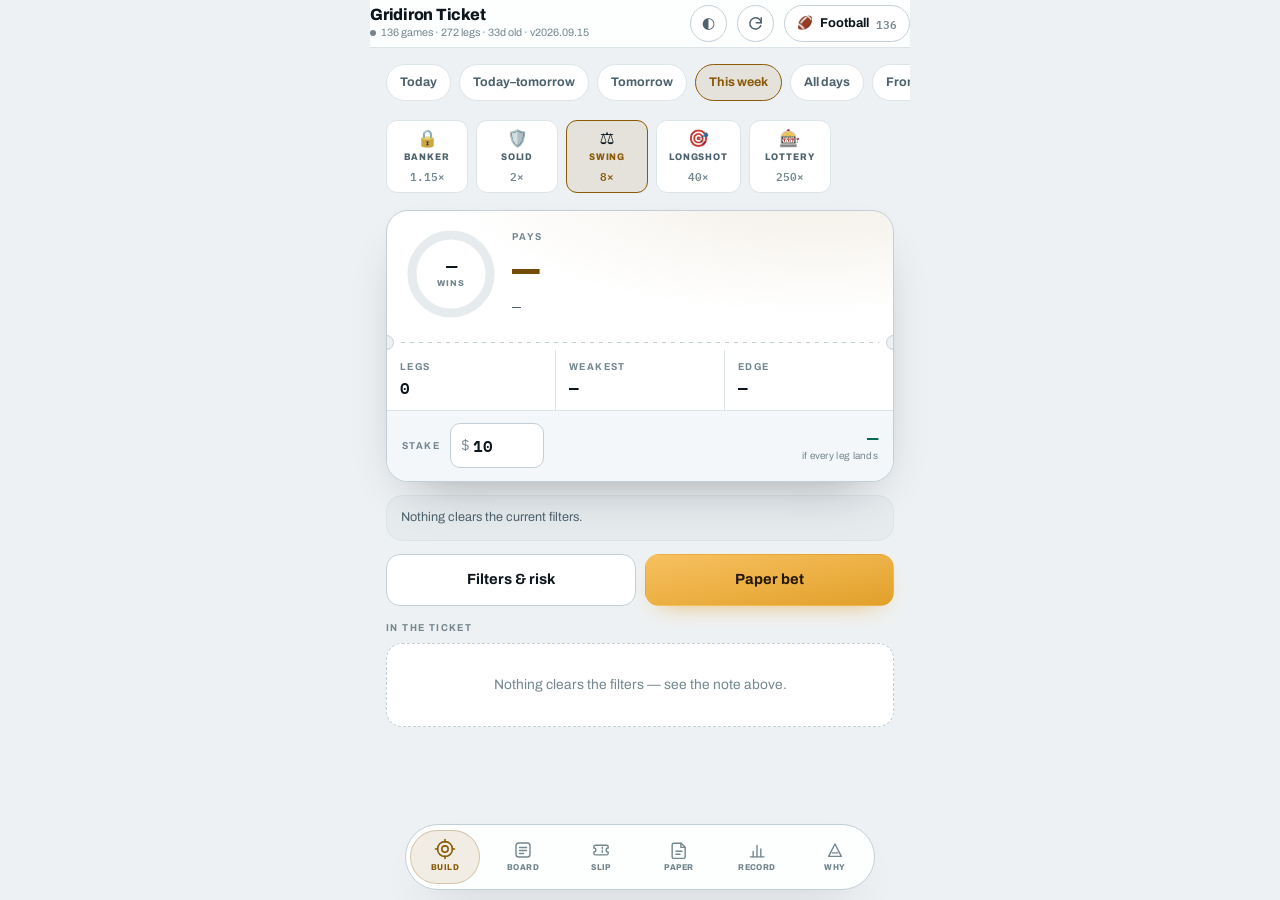
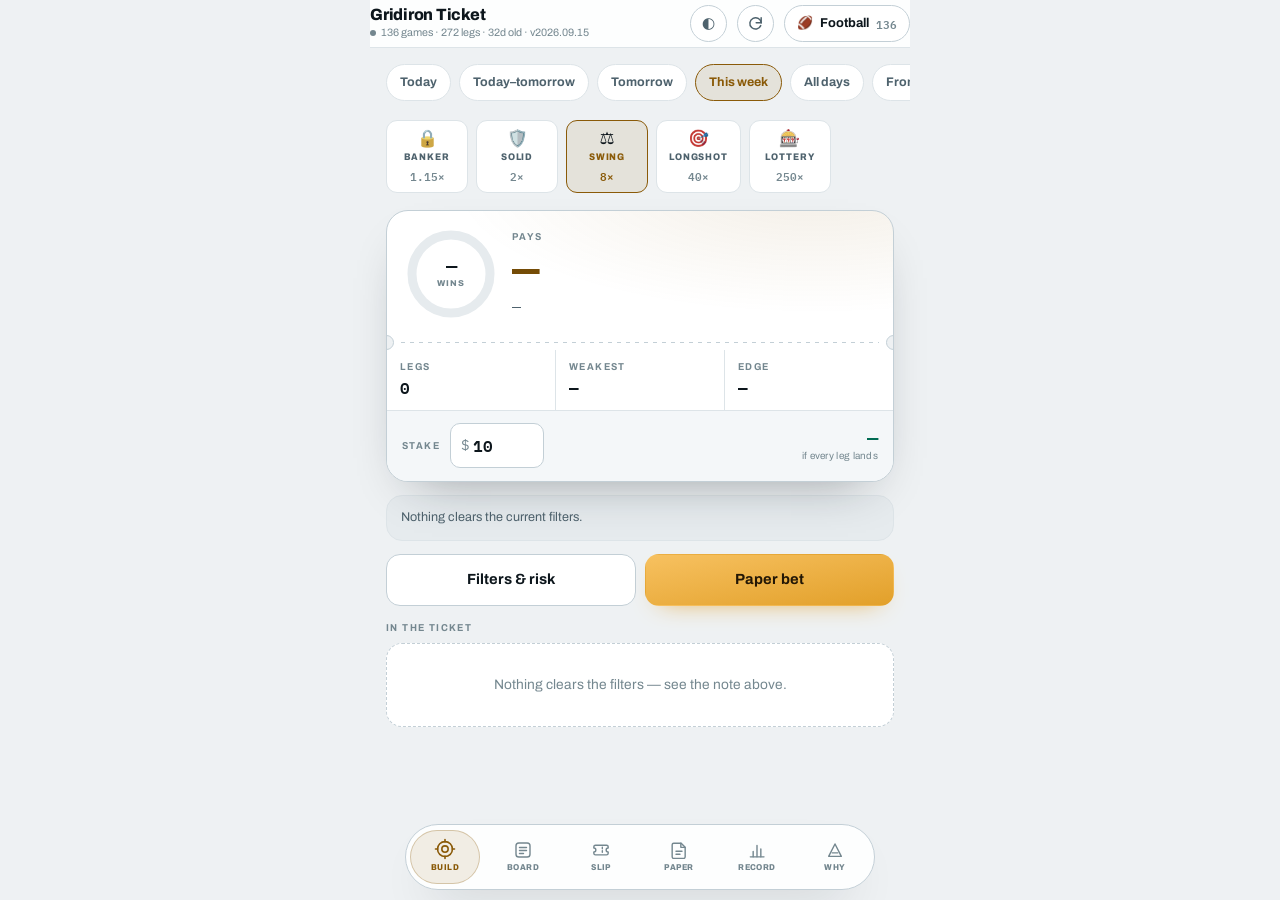
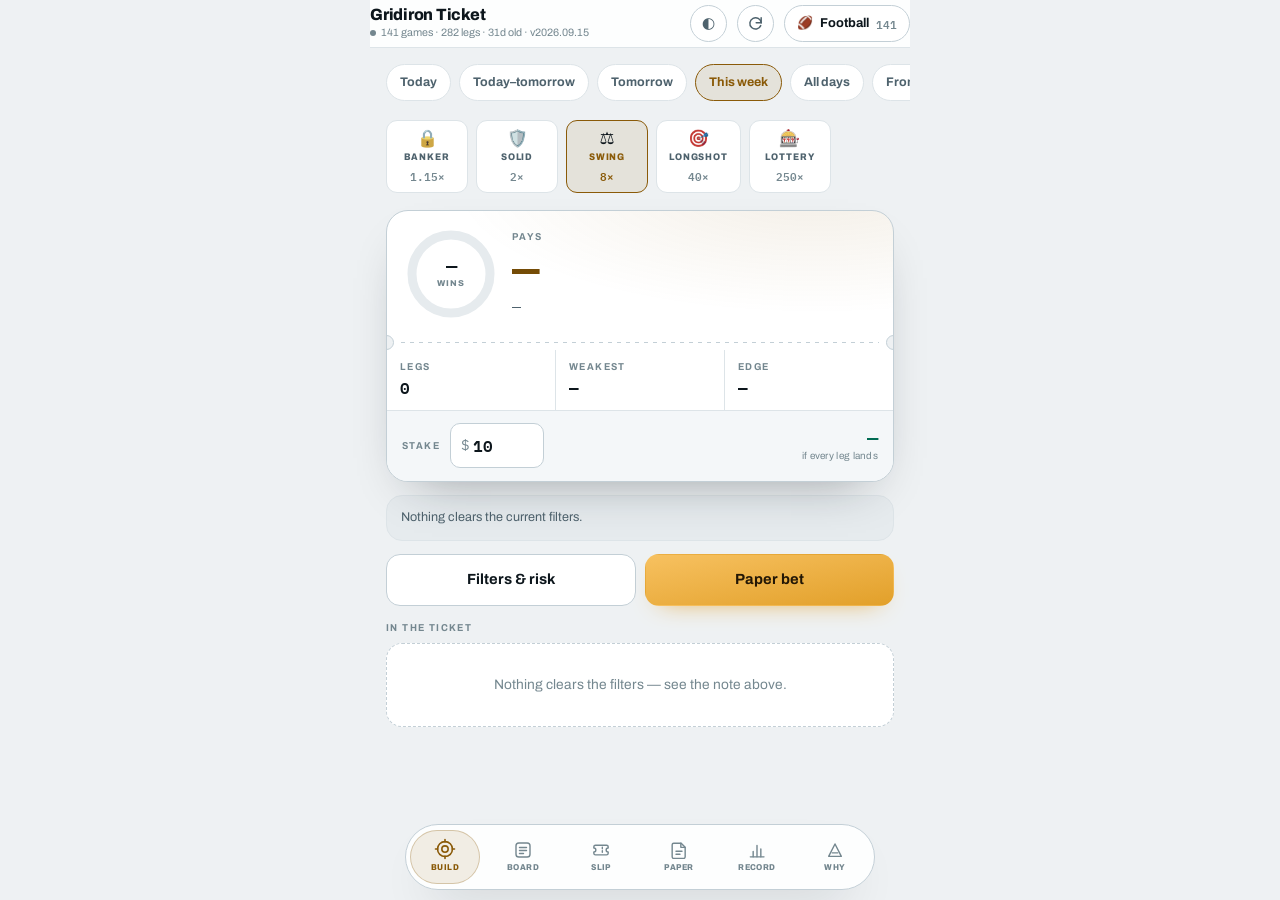
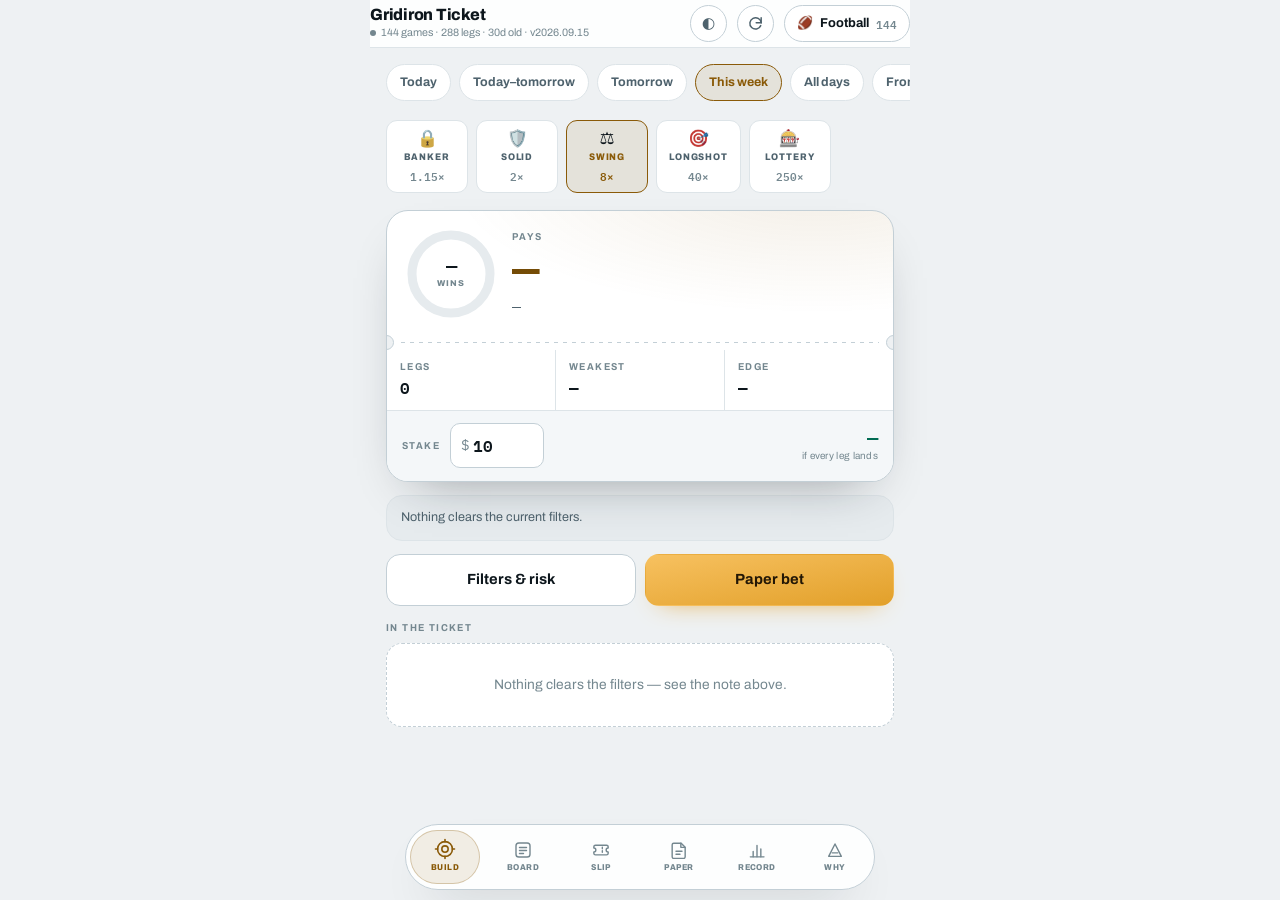
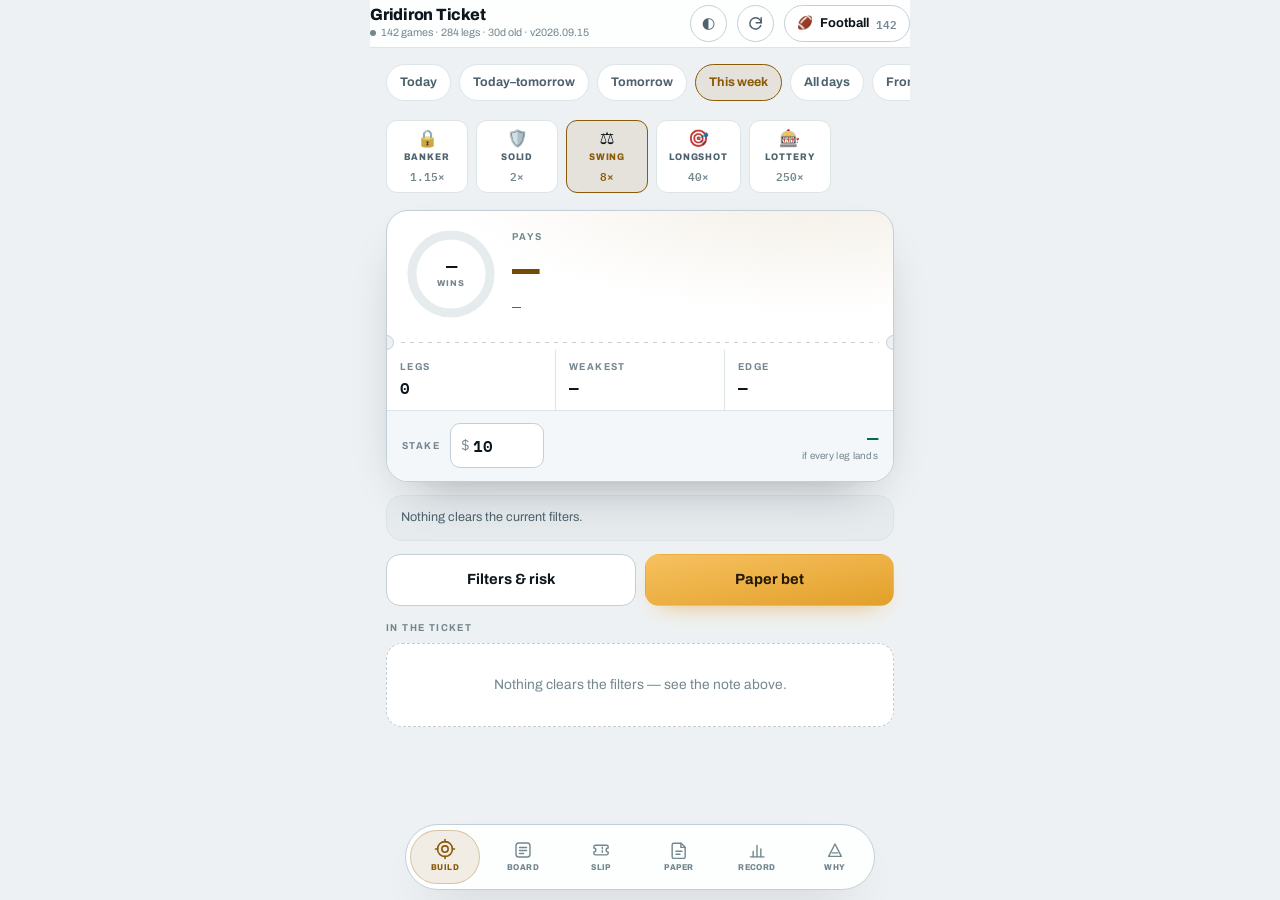
